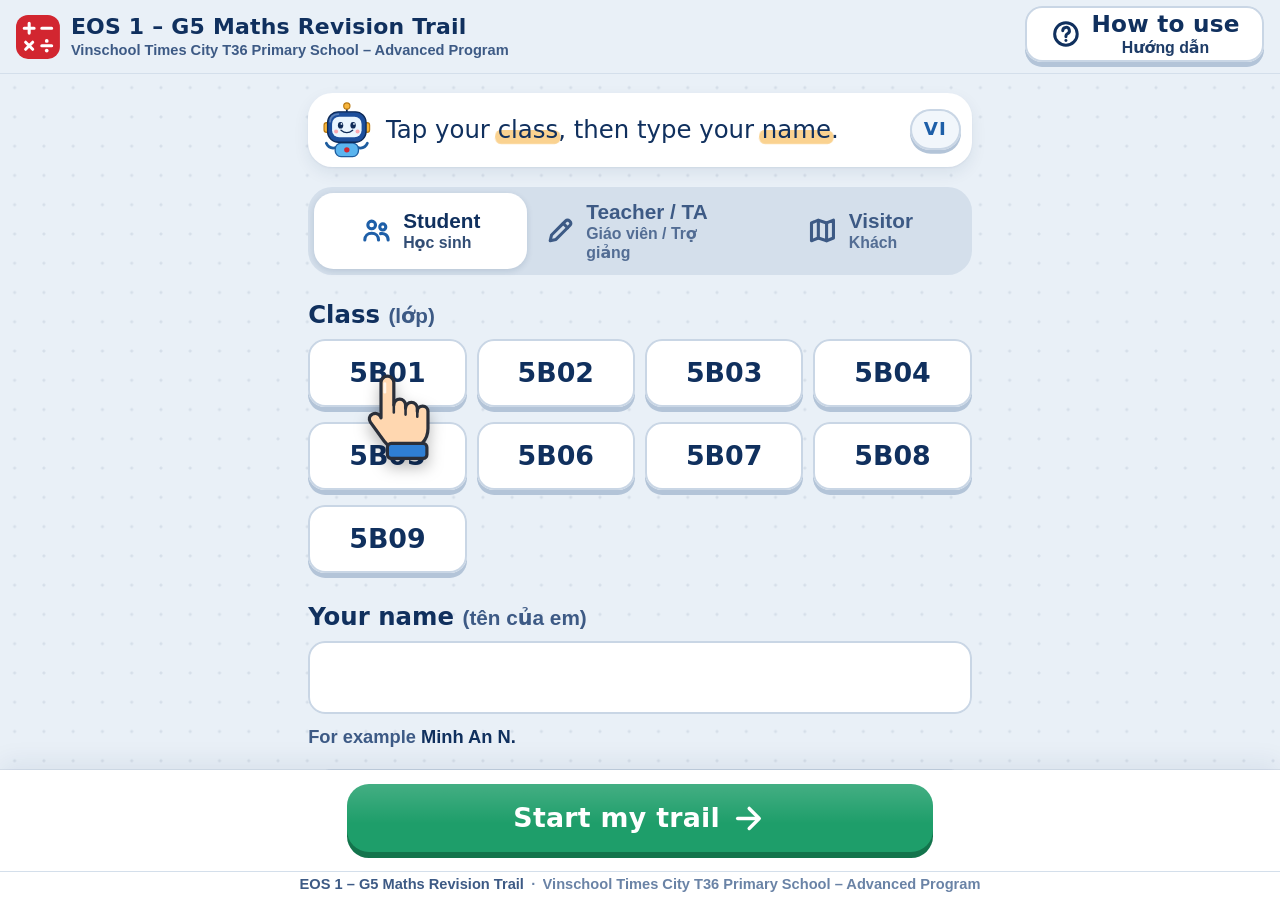
==== release/g5-maths-trail.html @ 4fdc52eb "Add the Summit final test and the Grade 3 engine updates (progress code, guide, teacher and visitor " ====
<!doctype html>
<html lang="en">
<head>
<meta charset="utf-8">
<meta name="viewport" content="width=device-width, initial-scale=1, viewport-fit=cover">
<title>Grade 5 Maths Revision Trail</title>
<style>

/* 00-tokens.css - design tokens, base rules and type.

   Layout concept: three kinds of screen (trail map, stop hub, activity stage). Each one is a fixed
   top band, a flexible middle and ONE primary action in a sticky bottom bar. Only things you can
   press get the chunky bottom edge; content sits on flat, quiet plates; drawings sit on a plate
   that stays light in both themes.

   Theme contract: every colour is a token, defined first on bare :root (light), redefined under
   the guarded dark media query and again under :root[data-theme="dark"]. Components never use a
   literal colour. World tokens are switched by data-world on #app (end of this file). */

:root {
  /* ---- brand ---- */
  --navy: #10305E;
  --red: #D22630;              /* hearts and the brand mark, never errors */
  --red-edge: #A31A22;
  --gold: #F5A623;             /* stars, rewards, the highlight marker */
  --gold-edge: #C17B08;
  --gold-soft: #FFF1CF;
  --gold-text: #7B4E00;
  --marker: rgba(245, 166, 35, .5);

  /* ---- page, surfaces, text ---- */
  --bg: #E9F0F7;               /* light blue-grey page */
  --bg-deep: #DBE6F1;
  --surface: #FFFFFF;
  --surface-2: #F1F6FB;
  --line: #D4DFEB;
  --line-strong: #B8C8DB;
  --ink: #10305E;
  --ink-2: #3D5A85;
  --ink-3: #6A83A6;
  --bar: #FFFFFF;              /* the bottom action bar */
  --map-dot: rgba(16, 48, 94, .09);

  /* ---- go: THE primary action and right answers ---- */
  --go: #1E9E6A;
  --go-edge: #13744C;
  --go-ink: #FFFFFF;
  --go-soft: #DDF4E8;
  --go-line: #7CCFA8;
  --go-text: #0D6943;

  /* ---- soft coral: wrong answers (never a red screen) ---- */
  --no: #EE7D6C;
  --ring-wrong: #D93A3A;       /* a wrong ring or tick in the test review (clearer than the soft coral) */
  --no-edge: #C8594A;
  --no-soft: #FFE8E2;
  --no-line: #F3A99D;
  --no-text: #A03A2B;

  /* ---- controls: secondary buttons, choices, icon buttons ---- */
  --ctl: #FFFFFF;
  --ctl-ink: #10305E;
  --ctl-line: #C9D6E5;
  --ctl-edge: #B3C4D8;
  --disabled: #DCE5EF;
  --disabled-ink: #7B90AB;
  --disabled-edge: #C6D2E0;
  --pick: #2F7FD4;             /* a chosen answer, before it is checked */
  --pick-soft: #E4F0FC;
  --focus: #2F7FD4;

  /* ---- meters ---- */
  --star-off: #DDE6F0;
  --star-off-line: #AEBFD3;

  /* ---- the art plate: light in BOTH themes, so the drawings never change colour ---- */
  --plate: #F7FBFF;
  --plate-line: #DCE8F3;
  --plate-ink: #10305E;
  --plate-ink-2: #3D5A85;

  /* ---- Zip the robot ---- */
  --zip-head: #1D4F9C;
  --zip-line: #0E2B58;
  --zip-face: #EAF6FF;
  --zip-body: #5AB4EE;
  --zip-body-line: #1E5D9F;
  --zip-glow: #F7B53C;
  --zip-glow-line: #B8770E;
  --zip-cheek: #FF9AA2;
  --zip-halo: #FFFFFF;         /* the sticker rim that keeps Zip readable on any background */

  /* ---- fixed tints: they sit on colours that do not change with the theme (the green button,
     the dark band, a picture), so they are the same by day and by night ---- */
  --shine: rgba(255, 255, 255, .17);          /* the light on top of the primary button */
  --shine-end: rgba(255, 255, 255, 0);
  --band-dot: rgba(255, 255, 255, .3);        /* a progress dot that is still to come, on the band */
  --float-edge: rgba(8, 24, 48, .38);         /* the edge of a control that floats on a picture */
  --float-ring: rgba(255, 255, 255, .35);

  /* ---- overlays ---- */
  --scrim: rgba(12, 30, 58, .56);
  --toast: #10305E;
  --toast-ink: #FFFFFF;
  --shadow-1: 0 1px 2px rgba(16, 48, 94, .06), 0 6px 16px rgba(16, 48, 94, .08);
  --shadow-2: 0 14px 40px rgba(16, 48, 94, .2);
  --shadow-bar: 0 -1px 0 rgba(16, 48, 94, .08), 0 -8px 24px rgba(16, 48, 94, .07);

  /* ---- band and accent: the defaults outside a world (home, dev-kit) ---- */
  --band: #10305E;             /* the top bar of the stage */
  --band-2: #1A4380;
  --band-ink: #FFFFFF;
  --band-ink-2: #BFD0E8;
  --band-ctl: rgba(255, 255, 255, .14);
  --band-ctl-edge: rgba(4, 16, 38, .45);
  --accent: #2F7FD4;
  --accent-text: #1E5FA8;
  --accent-ink: #FFFFFF;        /* text on an accent fill */
  --accent-soft: #E4F0FC;
  --glow: rgba(47, 127, 212, .3);

  /* ---- the nine world hues (trail map nodes, locked hubs; worlds 2 to 9 are set again, the same,
     in 46-worlds.css, which wins) ---- */
  --world-1: #E0548A;  --world-1-deep: #AE3465;   /* Decimal Lab */
  --world-5: #E0902F;  --world-5-deep: #AC661A;   /* Fraction Bakery */
  --world-4: #43A852;  --world-4-deep: #2D7C3A;   /* Factor Forest */
  --world-6: #7C5FD8;  --world-6-deep: #5940A8;   /* Percent Market */
  --world-2: #17A2B0;  --world-2-deep: #0E7682;   /* Rounding Reef */
  --world-3: #2F7FD4;  --world-3-deep: #1F5CA0;   /* Sequence Station */
  --world-7: #8DB32E;  --world-7-deep: #66861A;   /* Shape Studio */
  --world-9: #5B8CA8;  --world-9-deep: #3C6880;   /* Data Stadium */
  --world-8: #C050A8;  --world-8-deep: #92367E;   /* Circle Circus */
  --world-10: #3B4FA8; --world-10-deep: #24316E;  /* the Summit */
  --hue-tint: .2;              /* how strong a world's ground colour is on the map */

  /* ---- world 1, the Number Factory: petal pink on deep berry, soft pink paper ---- */
  --w1-bg: #F4E7EC;
  --w1-bg-deep: #E9D3DB;
  --w1-surface: #FFFFFF;
  --w1-surface-2: #F7EDF1;
  --w1-line: #E2CAD3;
  --w1-line-strong: #CCA8B6;
  --w1-bar: #FFFFFF;
  --w1-ctl: #FFFFFF;
  --w1-ctl-line: #DCC1CC;
  --w1-ctl-edge: #CBA9B6;
  --w1-band: #4A1227;
  --w1-band-2: #6B1939;
  --w1-band-ink: #FBF4F6;
  --w1-band-ink-2: #D9ABBD;
  --w1-accent: #E0548A;
  --w1-accent-text: #6D1335;
  --w1-accent-ink: #230611;
  --w1-accent-soft: #F2D9E3;
  --w1-glow: rgba(224, 84, 138, 0.34);
  --w1-map-dot: rgba(74, 18, 39, 0.1);

  /* ---- shape ---- */
  --r-sm: .625rem;
  --r-md: .875rem;
  --r-lg: 1.25rem;
  --r-xl: 1.5rem;
  --r-pill: 999px;
  --edge-sm: .1875rem;         /* the chunky bottom edge of pressable things */
  --edge: .25rem;
  --edge-lg: .3125rem;
  --tap: 3rem;                 /* the smallest touch target (48px on a phone) */
  --topbar-h: 3.25rem;

  /* ---- type ---- */
  --font-display: 'Fredoka', 'Baloo 2', 'Nunito', 'Trebuchet MS', 'Segoe UI', system-ui, sans-serif;
  --font-body: 'Nunito', 'Segoe UI', 'Helvetica Neue', Arial, system-ui, sans-serif;
  --fs-small: .9375rem;        /* 15px on a phone: nothing a child must read is smaller */
  --fs-body: 1.0625rem;        /* 17px */
  --fs-lead: 1.25rem;          /* 20px: the instruction line, buttons */
  --fs-h3: 1.375rem;
  --fs-h2: 1.625rem;
  --fs-h1: 1.9375rem;
  --fs-word: 2.5rem;           /* the big word on a card */

  /* ---- motion (Phase 5, "lively but focused": every new motion uses these; rules in docs/02) ---- */
  --dur-quick: 150ms;          /* a press, a count that ticks, a small fade */
  --dur-base: 250ms;           /* a screen or a card that arrives, a hint that slides down */
  --dur-slow: 400ms;           /* blocks that slide and snap, a bar or a ring that fills */
  --dur-max: 700ms;            /* the longest single movement (a celebration); never blocks a tap longer */
  --stagger: 60ms;             /* one thing after another (stars, marks, segments) */
  --ease-out: cubic-bezier(.2, .8, .2, 1);       /* arrive and settle */
  --ease-in: cubic-bezier(.4, 0, 1, 1);          /* leave */
  --ease-in-out: cubic-bezier(.45, 0, .25, 1);   /* move from one place to another */
  --ease-pop: cubic-bezier(.3, 1.5, .5, 1);      /* a celebration: a little past, then back */
  --ease-snap: cubic-bezier(.3, 1.12, .4, 1);    /* a block that lands: a tiny settle */
  --t-press: 90ms;
  --t-screen: var(--dur-base);

  --is-dark: 0;                /* read by T.ui.isDark() */
}

/* ---- the dark theme: the same tokens, night values (written twice, as the viewer requires) ----
   At night a darker edge would vanish into the page, so the edge of a control is as light as its
   outline: the button still reads as something that stands up and can be pressed. */
@media (prefers-color-scheme: dark) {
  :root:not([data-theme="light"]) {
    color-scheme: dark;
    --red: #E5404A;  --red-edge: #8E1620;
    --gold: #F7B23B;  --gold-edge: #A66A06;  --gold-soft: #3B2E12;  --gold-text: #FFD68A;
    --marker: rgba(245, 166, 35, .42);
    --bg: #0C1A2E;  --bg-deep: #081425;  --surface: #15283F;  --surface-2: #1C3350;
    --line: #274061;  --line-strong: #3A5880;
    --ink: #EAF2FB;  --ink-2: #B1C4DC;  --ink-3: #8198B6;
    --bar: #11233A;  --map-dot: rgba(190, 215, 245, .1);
    --go: #21A870;  --go-edge: #0F5F3D;  --go-ink: #FFFFFF;  --go-soft: #12392B;  --go-line: #2C8A62;  --go-text: #86E3B8;
    --no: #E8806F;  --no-edge: #8E3B30;  --no-soft: #3E211E;  --no-line: #9B4E43;  --no-text: #FFB9AC;
    --ring-wrong: #FF7B7B;
    --ctl: #213B5C;  --ctl-ink: #EEF5FD;  --ctl-line: #35547C;  --ctl-edge: #35547C;
    --disabled: #1A2F4A;  --disabled-ink: #6F87A6;  --disabled-edge: #0C1A2D;
    --pick: #6FB1FF;  --pick-soft: #16365A;  --focus: #7DB9FF;
    --star-off: #223A59;  --star-off-line: #456389;
    --zip-halo: #DCEBFA;
    --scrim: rgba(2, 8, 18, .7);  --toast: #EAF2FB;  --toast-ink: #10305E;
    --shadow-1: 0 1px 2px rgba(0, 0, 0, .3), 0 6px 18px rgba(0, 0, 0, .28);
    --shadow-2: 0 16px 48px rgba(0, 0, 0, .55);
    --shadow-bar: 0 -1px 0 rgba(160, 200, 255, .09), 0 -8px 24px rgba(0, 0, 0, .3);
    --band: #071325;  --band-2: #12284A;  --band-ink: #FFFFFF;  --band-ink-2: #A9BEDB;
    --band-ctl: rgba(255, 255, 255, .1);  --band-ctl-edge: rgba(255, 255, 255, .17);
    --accent: #6FB1FF;  --accent-text: #9CCBFF;  --accent-ink: #06203A;  --accent-soft: #16365A;  --glow: rgba(111, 177, 255, .35);
    --world-1: #F386B0;  --world-1-deep: #671E3A;
    --world-5: #E3AA64;  --world-5-deep: #67461E;
    --world-4: #3AD050;  --world-4-deep: #265E2F;
    --world-6: #A187F2;  --world-6-deep: #322263;
    --world-2: #2CC8D8;  --world-2-deep: #1E6067;
    --world-3: #6EADF1;  --world-3-deep: #1F4165;
    --world-7: #9ECA31;  --world-7-deep: #506223;
    --world-9: #87BAD8;  --world-9-deep: #264A5E;
    --world-8: #E785D2;  --world-8-deep: #5E2652;
    --world-10: #8FA2F0; --world-10-deep: #2B3878;
    --hue-tint: .26;
    /* the Flower Lab at night: deep berry, glowing petals */
    --w1-bg: #290A16;  --w1-bg-deep: #1D070F;  --w1-surface: #3A1222;  --w1-surface-2: #4D192D;
    --w1-line: #582237;  --w1-line-strong: #7D3651;  --w1-bar: #330D1C;  --w1-ctl: #541C32;
    --w1-ctl-line: #73304A;  --w1-ctl-edge: #73304A;  --w1-band: #19060D;  --w1-band-2: #390E1F;
    --w1-band-ink: #FBF4F6;  --w1-band-ink-2: #CB95AA;  --w1-accent: #F386B0;  --w1-accent-text: #F698BC;
    --w1-accent-ink: #270713;  --w1-accent-soft: #451226;  --w1-glow: rgba(243, 134, 176, 0.42);  --w1-map-dot: rgba(243, 134, 176, 0.1);
    --is-dark: 1;
  }
}

:root[data-theme="dark"] {
  color-scheme: dark;
  --red: #E5404A;  --red-edge: #8E1620;
  --gold: #F7B23B;  --gold-edge: #A66A06;  --gold-soft: #3B2E12;  --gold-text: #FFD68A;
  --marker: rgba(245, 166, 35, .42);
  --bg: #0C1A2E;  --bg-deep: #081425;  --surface: #15283F;  --surface-2: #1C3350;
  --line: #274061;  --line-strong: #3A5880;
  --ink: #EAF2FB;  --ink-2: #B1C4DC;  --ink-3: #8198B6;
  --bar: #11233A;  --map-dot: rgba(190, 215, 245, .1);
  --go: #21A870;  --go-edge: #0F5F3D;  --go-ink: #FFFFFF;  --go-soft: #12392B;  --go-line: #2C8A62;  --go-text: #86E3B8;
  --no: #E8806F;  --no-edge: #8E3B30;  --no-soft: #3E211E;  --no-line: #9B4E43;  --no-text: #FFB9AC;
  --ring-wrong: #FF7B7B;
  --ctl: #213B5C;  --ctl-ink: #EEF5FD;  --ctl-line: #35547C;  --ctl-edge: #35547C;
  --disabled: #1A2F4A;  --disabled-ink: #6F87A6;  --disabled-edge: #0C1A2D;
  --pick: #6FB1FF;  --pick-soft: #16365A;  --focus: #7DB9FF;
  --star-off: #223A59;  --star-off-line: #456389;
  --zip-halo: #DCEBFA;
  --scrim: rgba(2, 8, 18, .7);  --toast: #EAF2FB;  --toast-ink: #10305E;
  --shadow-1: 0 1px 2px rgba(0, 0, 0, .3), 0 6px 18px rgba(0, 0, 0, .28);
  --shadow-2: 0 16px 48px rgba(0, 0, 0, .55);
  --shadow-bar: 0 -1px 0 rgba(160, 200, 255, .09), 0 -8px 24px rgba(0, 0, 0, .3);
  --band: #071325;  --band-2: #12284A;  --band-ink: #FFFFFF;  --band-ink-2: #A9BEDB;
  --band-ctl: rgba(255, 255, 255, .1);  --band-ctl-edge: rgba(255, 255, 255, .17);
  --accent: #6FB1FF;  --accent-text: #9CCBFF;  --accent-ink: #06203A;  --accent-soft: #16365A;  --glow: rgba(111, 177, 255, .35);
  --world-1: #F386B0;  --world-1-deep: #671E3A;
  --world-5: #E3AA64;  --world-5-deep: #67461E;
  --world-4: #3AD050;  --world-4-deep: #265E2F;
  --world-6: #A187F2;  --world-6-deep: #322263;
  --world-2: #2CC8D8;  --world-2-deep: #1E6067;
  --world-3: #6EADF1;  --world-3-deep: #1F4165;
  --world-7: #9ECA31;  --world-7-deep: #506223;
  --world-9: #87BAD8;  --world-9-deep: #264A5E;
  --world-8: #E785D2;  --world-8-deep: #5E2652;
  --world-10: #8FA2F0; --world-10-deep: #2B3878;
  --hue-tint: .26;
  --w1-bg: #290A16;  --w1-bg-deep: #1D070F;  --w1-surface: #3A1222;  --w1-surface-2: #4D192D;
  --w1-line: #582237;  --w1-line-strong: #7D3651;  --w1-bar: #330D1C;  --w1-ctl: #541C32;
  --w1-ctl-line: #73304A;  --w1-ctl-edge: #73304A;  --w1-band: #19060D;  --w1-band-2: #390E1F;
  --w1-band-ink: #FBF4F6;  --w1-band-ink-2: #CB95AA;  --w1-accent: #F386B0;  --w1-accent-text: #F698BC;
  --w1-accent-ink: #270713;  --w1-accent-soft: #451226;  --w1-glow: rgba(243, 134, 176, 0.42);  --w1-map-dot: rgba(243, 134, 176, 0.1);
  --is-dark: 1;
}

/* ---- worlds: data-world on #app swaps a small set of tokens (no literal colours here) ---- */
#app[data-world="1"] {
  --bg: var(--w1-bg);
  --bg-deep: var(--w1-bg-deep);
  --surface: var(--w1-surface);
  --surface-2: var(--w1-surface-2);
  --line: var(--w1-line);
  --line-strong: var(--w1-line-strong);
  --bar: var(--w1-bar);
  --ctl: var(--w1-ctl);
  --ctl-line: var(--w1-ctl-line);
  --ctl-edge: var(--w1-ctl-edge);
  --band: var(--w1-band);
  --band-2: var(--w1-band-2);
  --band-ink: var(--w1-band-ink);
  --band-ink-2: var(--w1-band-ink-2);
  --accent: var(--w1-accent);
  --accent-text: var(--w1-accent-text);
  --accent-ink: var(--w1-accent-ink);
  --accent-soft: var(--w1-accent-soft);
  --glow: var(--w1-glow);
  --map-dot: var(--w1-map-dot);
}

/* a world's own hue for one element: data-hue="3" (map nodes, locked hubs) */
[data-hue="1"] { --hue: var(--world-1); --hue-deep: var(--world-1-deep); }
[data-hue="2"] { --hue: var(--world-2); --hue-deep: var(--world-2-deep); }
[data-hue="3"] { --hue: var(--world-3); --hue-deep: var(--world-3-deep); }
[data-hue="4"] { --hue: var(--world-4); --hue-deep: var(--world-4-deep); }
[data-hue="5"] { --hue: var(--world-5); --hue-deep: var(--world-5-deep); }
[data-hue="6"] { --hue: var(--world-6); --hue-deep: var(--world-6-deep); }
[data-hue="7"] { --hue: var(--world-7); --hue-deep: var(--world-7-deep); }
[data-hue="8"] { --hue: var(--world-8); --hue-deep: var(--world-8-deep); }
[data-hue="9"] { --hue: var(--world-9); --hue-deep: var(--world-9-deep); }
[data-hue="10"] { --hue: var(--world-10); --hue-deep: var(--world-10-deep); }

/* ---- base ---- */
html {
  box-sizing: border-box;       /* the viewer pads :root with the safe-area insets: keep them inside */
  height: 100%;
  overflow: hidden;             /* the page itself never scrolls: screens scroll inside */
  /* fluid root size: 16px on a phone, about 22px on a 1920px board; everything else is in rem */
  font-size: clamp(100%, min(calc(90% + .4vw), 2.4vh), 137.5%);
  -webkit-text-size-adjust: 100%;
  text-size-adjust: 100%;
  background: var(--bg);
}

*, *::before, *::after { box-sizing: border-box; }

body {
  height: 100%;
  margin: 0;
  background: var(--bg);
  color: var(--ink);
  font: 600 var(--fs-body)/1.45 var(--font-body);
  -webkit-font-smoothing: antialiased;
  -webkit-tap-highlight-color: transparent;
}

/* the viewer's page has this rule too; it is repeated so that `hidden` always wins over a display value */
[hidden] { display: none !important; }

h1, h2, h3, h4, p, ul, ol, figure { margin: 0; }
ul, ol { padding: 0; list-style: none; }

h1, h2, h3, h4 {
  font-family: var(--font-display);
  font-weight: 600;
  line-height: 1.15;
  color: var(--ink);
  text-wrap: balance;
}
h1 { font-size: var(--fs-h1); }
h2 { font-size: var(--fs-h2); }
h3 { font-size: var(--fs-h3); }

button, input, select, textarea { font: inherit; color: inherit; }
button { margin: 0; }
svg { flex: none; }

/* Vietnamese always reads in Nunito: Fredoka has no Vietnamese letters */
[lang="vi"] { font-family: var(--font-body); }

/* a visible focus ring for keyboards; no ring after a tap or a click */
:focus { outline: .1875rem solid var(--focus); outline-offset: .1875rem; }
:focus:not(:focus-visible) { outline: none; }

.sr-only {
  position: absolute; width: 1px; height: 1px; margin: -1px; padding: 0; overflow: hidden;
  clip: rect(0 0 0 0); white-space: nowrap; border: 0;
}

/* ---- reduced motion: no loops, instant state changes ---- */
@media (prefers-reduced-motion: reduce) {
  *, *::before, *::after {
    animation-duration: .001ms !important;
    animation-delay: 0s !important;
    animation-iteration-count: 1 !important;
    transition-duration: .001ms !important;
    transition-delay: 0s !important;
    scroll-behavior: auto !important;
  }
}


/* 10-shell.css - the app shell: #app, the screen, the stage with its top bar and the bottom action bar.

   Heights: html and the page body are 100% tall (never a viewport unit). #app is a flex column
   and each screen fills it. Screens scroll INSIDE (the home map); the page never scrolls.
   Safe areas: the viewer pads :root top and bottom. #app reaches over that padding and pads
   itself by the same amount, so the colour of the world runs to the edges of the screen while
   the content stays between the insets. A band that touches the top or bottom edge (top bar,
   action bar) reaches into that padding with a negative margin and adds the inset to its own
   padding. Side gutters are written out in full on every band:
   max(16px, env(safe-area-inset-left, 0px)) and the same on the right. */

#app {
  position: relative;
  display: flex;
  flex-direction: column;
  box-sizing: border-box;
  height: calc(100% + env(safe-area-inset-top, 0px) + env(safe-area-inset-bottom, 0px));
  margin-top: calc(-1 * env(safe-area-inset-top, 0px));
  padding-top: env(safe-area-inset-top, 0px);
  padding-bottom: env(safe-area-inset-bottom, 0px);
  min-width: 0;
  background: var(--bg);
  color: var(--ink);
}

.screen {
  position: relative;
  display: flex;
  flex-direction: column;
  flex: 1 1 auto;
  min-height: 0;
  min-width: 0;
}

/* every change of screen: a short fade, and the middle of the screen rises a little */
.screen.is-entering > * { animation: screen-in var(--t-screen) var(--ease-out) both; }
.screen.is-entering .rise { animation: rise-in 320ms var(--ease-out) both; }
@keyframes screen-in { from { opacity: 0; } to { opacity: 1; } }
@keyframes rise-in { from { opacity: 0; transform: translateY(.75rem); } to { opacity: 1; transform: none; } }

/* children that arrive one after another: set --i on each (T.ui.stagger does it) */
.stagger > * { animation: rise-in 300ms var(--ease-out) both; animation-delay: calc(var(--i, 0) * 50ms); }

/* the particle canvas of T.fx (the same values as its inline styles, so it never takes room) */
.fx-canvas { position: fixed; left: 0; top: 0; width: 100%; height: 100%; pointer-events: none; z-index: 9990; }

/* the router's own message when a screen cannot be drawn */
.screen-fallback {
  display: flex;
  flex-direction: column;
  align-items: center;
  justify-content: center;
  gap: 1.25rem;
  flex: 1;
  font: 600 var(--fs-lead)/1.3 var(--font-display);
  color: var(--ink);
}

/* ---------- the bottom action bar: the ONE main button lives here, on every screen ---------- */

.actionbar {
  position: relative;
  z-index: 5;
  flex: none;
  margin-bottom: calc(-1 * env(safe-area-inset-bottom, 0px));
  padding-top: .75rem;
  padding-bottom: calc(.625rem + env(safe-area-inset-bottom, 0px));
  padding-left: max(16px, env(safe-area-inset-left, 0px));
  padding-right: max(16px, env(safe-area-inset-right, 0px));
  background: var(--bar);
  box-shadow: var(--shadow-bar);
}
.actionbar__inner {
  display: flex;
  align-items: flex-start;
  justify-content: center;
  gap: .5rem;
  width: 100%;
  max-width: 30rem;
  margin: 0 auto;
}
.actionbar .actionbar__primary { flex: 1 1 auto; min-width: min(12.5rem, 58%); }   /* a quiet button beside it never squeezes it onto three lines (360 px) */
.actionbar .actionbar__secondary { flex: 0 1 auto; min-width: 0; }
.actionbar.is-entering .actionbar__inner { animation: rise-in 260ms var(--ease-out) both; }

/* ---------- the activity stage: top bar, instruction strip, body, action bar ---------- */

.stage {
  --stage-max: 74rem;           /* how wide the strip and the body may grow (set it on ctx.root to change it) */
  display: flex;
  flex-direction: column;
  flex: 1 1 auto;
  min-height: 0;
  min-width: 0;
  background: var(--bg);
  /* the world shows only as a quiet glow under the top bar */
  background-image: radial-gradient(120% 16rem at 50% 0%, var(--accent-soft), var(--bg) 72%);
}

.topbar {
  position: relative;
  z-index: 5;
  flex: none;
  display: flex;
  align-items: center;
  gap: .5rem;
  min-height: calc(var(--topbar-h) + env(safe-area-inset-top, 0px));
  margin-top: calc(-1 * env(safe-area-inset-top, 0px));
  padding-top: env(safe-area-inset-top, 0px);
  padding-bottom: .0625rem;
  padding-left: max(16px, env(safe-area-inset-left, 0px));
  padding-right: max(16px, env(safe-area-inset-right, 0px));
  background: var(--band);
  background-image: linear-gradient(100deg, var(--band) 30%, var(--band-2));
  color: var(--band-ink);
}
.topbar__back { margin-left: -.375rem; }
.topbar__title {
  flex: 1 1 auto;
  min-width: 0;
  overflow: hidden;
  white-space: nowrap;
  text-overflow: ellipsis;
  font: 600 1.25rem/1.2 var(--font-display);
  color: var(--band-ink);
}
@media (max-width: 23rem) { .topbar__title { font-size: 1.125rem; } }   /* 360 px phones: an 18-letter title fits (R3A-05) */
.topbar__progress {
  flex: none;
  display: flex;
  align-items: center;
  min-height: 1.5rem;
  color: var(--band-ink);
}
.topbar__sound { margin-right: -.375rem; }
/* where the child is inside the step: "3 of 5" next to the dots, and a thin bar along the foot of the top bar */
.topbar__count { margin-left: .5rem; font: 700 1.0625rem/1 var(--font-display); font-variant-numeric: tabular-nums; white-space: nowrap; }
.topbar__progress > .topbar__count:first-child { margin-left: 0; }
.stage__meter { position: absolute; left: 0; right: 0; bottom: 0; height: .3125rem; background: var(--band-dot); overflow: hidden; }
.stage__meter-fill { display: block; width: 100%; height: 100%; background: var(--gold); transform-origin: left center; transform: scaleX(var(--f, 0)); transition: transform 320ms var(--ease-out); }
@media (prefers-reduced-motion: reduce) { .stage__meter-fill { transition: none; } }
@media (min-width: 1600px) and (min-height: 900px) { .topbar__count { font-size: 1.25rem; } .stage__meter { height: .4375rem; } }

/* the middle: strip on top, then the body that the step engine fills */
.stage__main {
  display: flex;
  flex-direction: column;
  flex: 1 1 auto;
  min-height: 0;
  min-width: 0;
}
.stage__strip {
  flex: none;
  width: 100%;
  max-width: var(--stage-max);
  margin: 0 auto;
  padding-top: .625rem;
  padding-left: max(16px, env(safe-area-inset-left, 0px));
  padding-right: max(16px, env(safe-area-inset-right, 0px));
}
/* See it on a phone: Zip's line keeps the height of three lines (and its padding), so the flower below
   does not jump under the child's finger when the next line is longer or shorter (R3A-08) */
@media (max-width: 40rem) {
  #app[data-route="stop-:n-see"] .stage__strip .instruct__text {
    min-height: calc(3 * 1.25 * var(--fs-lead) + .375rem);
    display: flex; flex-direction: column; justify-content: center;
  }
}
.stage__body {
  display: flex;
  flex-direction: column;
  flex: 1 1 auto;
  min-height: 0;
  min-width: 0;
  width: 100%;
  max-width: var(--stage-max);
  margin: 0 auto;
  padding-top: .75rem;
  padding-bottom: .875rem;
  padding-left: max(16px, env(safe-area-inset-left, 0px));
  padding-right: max(16px, env(safe-area-inset-right, 0px));
  overflow-x: hidden;
  overflow-y: auto;             /* a fallback only: an activity should fit one screen */
  -webkit-overflow-scrolling: touch;
  overscroll-behavior: contain;
}

/* ---------- layout recipes for step engines (see brief/api-ui.md) ---------- */

/* picture on top, the thing to do underneath */
.stage-stack { display: flex; flex-direction: column; gap: .75rem; flex: 1 1 auto; min-height: 0; min-width: 0; }
/* the picture area: takes the height that is left */
.stage-pic { position: relative; display: flex; flex-direction: column; flex: 1 1 0; min-height: 7.5rem; min-width: 0; }
.stage-pic > .art-plate { flex: 1 1 0; min-height: 0; }
/* the things to tap: never squeezed, close to the thumb */
.stage-do { display: flex; flex-direction: column; gap: .625rem; flex: none; min-width: 0; }

/* answer buttons: one column on a phone; --2 puts them two by two */
.choices { display: grid; grid-template-columns: minmax(0, 1fr); gap: .625rem; }
.choices--2 { grid-template-columns: repeat(2, minmax(0, 1fr)); }
.choices--3 { grid-template-columns: repeat(3, minmax(0, 1fr)); }

/* tablet upright: the phone layout, centred, not stretched */
@media (min-width: 600px) {
  .stage { --stage-max: 42rem; }
}

/* wide screens (a phone or a tablet on its side, a laptop, the board): picture left, things to tap right */
@media (min-width: 640px) and (min-aspect-ratio: 5/4) {
  .stage { --stage-max: 74rem; }
  .stage-stack--split { flex-direction: row; align-items: stretch; gap: 2rem; }
  .stage-stack--split > .stage-pic { flex: 58 1 0; }
  .stage-stack--split > .stage-do { flex: 42 1 0; justify-content: center; }
  .stage__body { padding-top: 1rem; padding-bottom: 1.25rem; }
}

/* ---------- the result view of a step (ctx.finish, ctx.result) ---------- */

.stage__result {
  display: flex;
  flex-direction: column;
  align-items: center;
  justify-content: flex-start;          /* centred by the two spacers below: a tall card scrolls from its top (Phase 6) */
  flex: 1 1 auto;
  min-height: 0;
  padding-top: 1rem;
  padding-bottom: 1rem;
  padding-left: max(16px, env(safe-area-inset-left, 0px));
  padding-right: max(16px, env(safe-area-inset-right, 0px));
  overflow-y: auto;
}

/* a card taller than the screen must never lose its top (justify-content: center would push it out of reach) */
.stage__result::before, .stage__result::after { content: ""; flex: 1 0 0; }

/* ---------- "This step is coming soon" (16-stage.js showBeingBuilt; the game card too) ---------- */

.stage-soon {
  display: flex;
  flex-direction: column;
  align-items: center;
  justify-content: center;
  gap: .625rem;
  flex: 1 1 auto;
  min-height: 0;
  text-align: center;
}
.stage-soon__pic {
  position: relative;
  width: min(11rem, 42%);
  margin-bottom: .75rem;
}
.stage-soon__pic .art-plate { box-shadow: 0 0 0 .375rem var(--surface), 0 0 0 .5rem var(--accent-soft), var(--shadow-1); }
.stage-soon__zip { position: absolute; right: -1.75rem; bottom: -1rem; width: 4rem; }
.stage-soon__title { font-size: var(--fs-h2); }
.stage-soon__text { max-width: 22rem; color: var(--ink-2); font-size: var(--fs-body); }

/* short phones: tighter bars */
@media (max-height: 700px) {
  .actionbar { padding-top: .5rem; padding-bottom: calc(.375rem + env(safe-area-inset-bottom, 0px)); }
  .stage__strip { padding-top: .5rem; }
  .stage__body { padding-top: .5rem; padding-bottom: .625rem; }
}


/* 17-guide.css - the "show me where to tap" hand (17-guide.js). It never takes a tap. */
.guide-layer { position: fixed; inset: 0; z-index: 8000; pointer-events: none; overflow: hidden; }
.guide-hand {
  position: fixed; left: 0; top: 0; width: 3.5rem; pointer-events: none; color: var(--accent);
  transform-origin: 32.8% 3.7%;                          /* the fingertip (21, 3 of 64 x 82) */
  filter: drop-shadow(0 .375rem .375rem rgba(0, 0, 0, .28));
  animation: guide-in 260ms var(--ease-pop) both;
}
.guide-hand.is-flip { transform: rotate(180deg); }
.guide-hand__in { display: block; animation: guide-tap 1.1s ease-in-out 260ms infinite; }
.guide-hand__svg { display: block; width: 100%; height: auto; overflow: visible; }
@media (min-width: 1600px) and (min-height: 900px) { .guide-hand { width: 4.5rem; } }

/* the ring around the target: a soft pulse, or (reduced motion) a still gold ring */
.guide-ring {
  position: fixed; left: 0; top: 0; width: 0; height: 0; pointer-events: none;
  border: .25rem solid var(--gold); border-radius: 1.125rem;
  box-shadow: 0 0 0 .25rem rgba(255, 255, 255, .55);
  opacity: 0; animation: guide-ring 1.1s ease-out 260ms infinite;
}
.guide-ring.is-still { opacity: 1; animation: none; }
.guide-hand.is-still, .guide-hand.is-still .guide-hand__in { animation: none; }

@keyframes guide-in { from { opacity: 0; } to { opacity: 1; } }
@keyframes guide-tap {
  0%, 100% { transform: translateY(.75rem); }
  45% { transform: translateY(0) scale(.94); }
  60% { transform: translateY(0) scale(.94); }
}
@keyframes guide-ring {
  0%, 40% { opacity: 0; transform: scale(.96); }
  55% { opacity: .9; transform: scale(1); }
  100% { opacity: 0; transform: scale(1.06); }
}
@media (prefers-reduced-motion: reduce) {
  .guide-hand, .guide-hand__in, .guide-ring { animation: none; }
  .guide-ring { opacity: 1; }
}


/* 18-rewards.css - Phase 6: the rewards' moments (18-rewards.js). Transform and opacity only, the motion tokens,
   each plays once; nothing takes a tap; reduced motion and tier 1 get the final state at once (00-tokens.css). */

/* ---------- the small streak badge Zip holds up ("3 in a row!" is Zip's line) ---------- */
.rw-pop {
  position: fixed;
  z-index: 9045;
  pointer-events: none;
  transform-origin: 50% 100%;
  animation: rw-pop-in var(--dur-slow) var(--ease-pop) both;
}
.rw-pop__n {
  display: grid;
  place-items: center;
  width: 100%;
  height: 100%;
  border-radius: 50%;
  background: var(--gold);
  box-shadow: 0 0 0 .1875rem var(--surface), 0 .1875rem 0 .1875rem var(--gold-edge);
  color: #3A2600;
  font: 700 1.25rem/1 var(--font-display);
  font-variant-numeric: tabular-nums;
}
@keyframes rw-pop-in {
  0%   { opacity: 0; transform: translateY(.75rem) scale(.2) rotate(-24deg); }
  60%  { opacity: 1; transform: translateY(-.25rem) scale(1.15) rotate(6deg); }
  100% { opacity: 1; transform: none; }
}

/* ---------- the big moment: a badge (or the end of the trail) over the stage, never over the action bar ---------- */
.rw-moment {
  position: fixed;
  top: 0; left: 0; right: 0; bottom: 0;
  z-index: 9040;
  display: flex;
  flex-direction: column;
  align-items: center;
  justify-content: center;
  gap: .375rem;
  padding: 1rem max(16px, env(safe-area-inset-right, 0px)) 1rem max(16px, env(safe-area-inset-left, 0px));
  color: var(--band-ink);
  text-align: center;
  overflow: hidden;
  pointer-events: none;
}
.rw-moment__shade {
  position: absolute;
  top: 0; left: 0; right: 0; bottom: 0;
  z-index: -1;
  background: var(--band);
  background-image: radial-gradient(80% 60% at 50% 40%, var(--band-2), var(--band) 78%);
  opacity: .95;
  animation: rw-fade-in var(--dur-base) var(--ease-out) both;
}
.rw-moment__stage { position: relative; display: grid; place-items: center; width: min(10rem, 30vh, 44vw); margin-bottom: .75rem; isolation: isolate; }
.rw-moment__rays {
  position: absolute;
  top: 50%; left: 50%;
  z-index: -1;
  width: 250%; height: 250%;
  margin: -125% 0 0 -125%;
  border-radius: 50%;
  background: repeating-conic-gradient(from 0deg, var(--marker) 0deg 8deg, transparent 8deg 20deg);
  -webkit-mask-image: radial-gradient(closest-side, #000 25%, transparent 78%);
  mask-image: radial-gradient(closest-side, #000 25%, transparent 78%);
  opacity: .5;
  animation: rw-rays 1500ms var(--ease-out) both;
}
.rw-moment__badge {
  position: relative;
  width: 100%;
  border-radius: 50%;
  background: var(--plate);
  box-shadow: 0 0 0 .375rem var(--zip-halo), 0 0 0 .6875rem var(--gold), 0 .4375rem 0 .6875rem var(--gold-edge);
  overflow: hidden;
  animation: rw-badge-in 450ms var(--ease-pop) both;
}
.rw-moment__badge::before { content: ""; display: block; padding-top: 100%; }
.rw-moment__badge > * { position: absolute; top: 0; left: 0; width: 100%; height: 100%; }
.rw-moment__zip { position: absolute; right: -2.25rem; bottom: -1.25rem; width: 4.25rem; animation: rw-zip-hop 600ms var(--ease-pop) 250ms both; }
.rw-moment__over { margin: 0; font: 800 var(--fs-body)/1.2 var(--font-body); letter-spacing: .08em; text-transform: uppercase; color: var(--band-ink-2); animation: rise-in var(--dur-base) var(--ease-out) 150ms both; }
.rw-moment__title { margin: 0; font: 600 2.25rem/1.15 var(--font-display); color: var(--band-ink); animation: rise-in var(--dur-base) var(--ease-pop) 250ms both; }
.rw-moment.is-leaving .rw-moment__shade,
.rw-moment.is-leaving .rw-moment__rays,
.rw-moment.is-leaving .rw-moment__zip,
.rw-moment.is-leaving .rw-moment__over,
.rw-moment.is-leaving .rw-moment__title { animation: rw-fade-out 300ms var(--ease-in) both; }
.rw-moment.is-leaving .rw-moment__badge { box-shadow: 0 0 0 .1875rem var(--gold); }
@media (min-width: 1600px) and (min-height: 900px) {
  .rw-moment__stage { width: 15rem; }
  .rw-moment__over { font-size: 1.5rem; }
  .rw-moment__title { font-size: 3.5rem; }
  .rw-moment__zip { width: 6rem; right: -3.25rem; }
}
@keyframes rw-fade-in { from { opacity: 0; } to { opacity: .95; } }
@keyframes rw-fade-out { to { opacity: 0; } }
@keyframes rw-rays { from { opacity: 0; transform: rotate(-30deg) scale(.6); } to { opacity: .5; transform: rotate(20deg) scale(1); } }
@keyframes rw-badge-in {
  0%   { opacity: 0; transform: scale(.3) rotate(-14deg); }
  60%  { opacity: 1; transform: scale(1.1) rotate(4deg); }
  100% { opacity: 1; transform: none; }
}
@keyframes rw-zip-hop {
  0%   { opacity: 0; transform: translateY(1rem); }
  50%  { opacity: 1; transform: translateY(-.75rem); }
  100% { opacity: 1; transform: none; }
}

/* ---------- a badge flies onto its stop on the map ---------- */
.rw-fly {
  position: fixed;
  z-index: 9045;
  border-radius: 50%;
  background: var(--plate);
  box-shadow: 0 0 0 .25rem var(--zip-halo), 0 0 0 .5rem var(--gold);
  overflow: hidden;
  pointer-events: none;
  will-change: transform;
}
.rw-fly > svg { display: block; width: 100%; height: 100%; }
.map-node.is-landed .map-node__disc { animation: rw-land 450ms var(--ease-pop); }
@keyframes rw-land { 0% { transform: scale(1); } 40% { transform: scale(1.16); } 100% { transform: scale(1); } }

/* ---------- on the result card: the badge won, a new best, the medal or the bolt ---------- */
.result__prize {
  display: inline-flex;
  align-items: center;
  gap: .625rem;
  max-width: 100%;
  margin-top: .25rem;
  padding: .25rem .875rem .25rem .25rem;
  border-radius: var(--r-pill);
  background: var(--gold-soft);
  color: var(--gold-text);
  font: 800 var(--fs-body)/1.25 var(--font-body);
  text-align: left;
}
.result__prize-pic { flex: none; width: 2.75rem; height: 2.75rem; border-radius: 50%; overflow: hidden; background: var(--plate); box-shadow: 0 0 0 .1875rem var(--gold); }
.result__prize-pic > svg { display: block; width: 100%; height: 100%; }
.result__prize.is-waiting { opacity: 0; }
.result__prize.is-landed { animation: rw-land 450ms var(--ease-pop); }

.rw-best {
  display: flex;
  flex-direction: column;
  align-items: center;
  gap: .125rem;
  padding: .375rem 1rem .4375rem;
  border-radius: var(--r-md);
  background: var(--gold-soft);
  color: var(--gold-text);
  animation: rw-best-in var(--dur-slow) var(--ease-pop) 450ms both;
}
.rw-best__tag { display: inline-flex; align-items: center; gap: .375rem; font: 600 1.375rem/1.15 var(--font-display); }
.rw-best__tag .icon { width: 1.25rem; height: 1.25rem; }
.rw-best__was { font: 700 var(--fs-small)/1.25 var(--font-body); color: var(--ink-2); }
@keyframes rw-best-in {
  0%   { opacity: 0; transform: scale(.6) rotate(-4deg); }
  60%  { opacity: 1; transform: scale(1.08) rotate(1deg); }
  100% { opacity: 1; transform: none; }
}

/* the medal swings in on its ribbon; the bolt zaps in */
.result__art--swing { transform-origin: 50% -60%; animation: rw-swing var(--dur-max) var(--ease-out) 100ms both; }
.result__art--zap { animation: rw-zap 500ms var(--ease-pop) 100ms both; }
@keyframes rw-swing {
  0%   { opacity: 0; transform: translateY(-2rem) rotate(-28deg); }
  35%  { opacity: 1; transform: translateY(0) rotate(14deg); }
  60%  { transform: rotate(-7deg); }
  82%  { transform: rotate(3deg); }
  100% { opacity: 1; transform: none; }
}
@keyframes rw-zap {
  0%   { opacity: 0; transform: scale(.3) rotate(-30deg); }
  50%  { opacity: 1; transform: scale(1.18) rotate(8deg); }
  70%  { transform: scale(.95) rotate(-3deg); }
  100% { opacity: 1; transform: none; }
}


/* 20-components.css - the UI kit: icons, Zip, buttons, choices, meters, the instruction strip,
   key words, the result card, dialogs, toasts, the celebration and the word card.

   The rule of the whole kit: only things you can press get the chunky bottom edge
   (a solid shadow below that squashes on press). Everything else is flat and soft. */

/* ---------- drawn icons: one stroke style ---------- */

.icon {
  display: inline-block;
  width: 1.5em;
  height: 1.5em;
  flex: none;
  vertical-align: middle;
  overflow: visible;
  fill: none;
  stroke: currentColor;
  stroke-width: 2.25;
  stroke-linecap: round;
  stroke-linejoin: round;
}
.icon .icon-solid { fill: currentColor; stroke: none; }

/* ---------- Zip the robot ---------- */

.zip { display: block; width: 100%; height: auto; overflow: visible; }
.zip-halo * { fill: var(--zip-halo); stroke: var(--zip-halo); stroke-width: 7; stroke-linejoin: round; stroke-linecap: round; }
.zip-halo path { fill: none; stroke-width: 13; }
.zip-halo line { stroke-width: 11; }
.zip-head { fill: var(--zip-head); stroke: var(--zip-line); stroke-width: 3; }
.zip-shine { fill: none; stroke: var(--zip-face); stroke-opacity: .3; stroke-width: 4; stroke-linecap: round; }
.zip-face { fill: var(--zip-face); }
.zip-eyes ellipse { fill: var(--zip-line); transform-box: fill-box; transform-origin: center; animation: zip-blink 5.2s infinite; }
.zip-glint { fill: var(--zip-face); }
.zip-cheek { fill: var(--zip-cheek); opacity: .85; transition: opacity 200ms; }
.zip-mouth { fill: none; stroke: var(--zip-line); stroke-width: 3; stroke-linecap: round; stroke-linejoin: round; }
.zip-ant { stroke: var(--zip-line); stroke-width: 4; stroke-linecap: round; }
.zip-bulb, .zip-ear { fill: var(--zip-glow); stroke: var(--zip-glow-line); stroke-width: 2.5; }
.zip-body { fill: var(--zip-body); stroke: var(--zip-body-line); stroke-width: 3; }
.zip-heart { fill: var(--red); }
.zip-arm { fill: none; stroke: var(--zip-body-line); stroke-width: 6; stroke-linecap: round; }
.zip-look { transition: transform 220ms var(--ease-out); }

/* the four moods */
.zip--cheer .zip-mouth { fill: var(--red); }       /* the arms go up too: T.ui.zipMood redraws them */
.zip--think .zip-look { transform: translate(2.5px, -2.5px); }
.zip--oops .zip-look { transform: translate(0, 2px); }
.zip--oops .zip-cheek { opacity: .3; }
.zip.is-hop { animation: zip-hop 620ms var(--ease-out); }
.zip.is-wobble { animation: zip-wobble 480ms ease; }
@keyframes zip-blink { 0%, 93%, 100% { transform: scaleY(1); } 96% { transform: scaleY(.1); } }
@keyframes zip-hop { 0%, 100% { transform: none; } 38% { transform: translateY(-20%) rotate(-6deg); } 68% { transform: none; } 84% { transform: translateY(-6%); } }
@keyframes zip-wobble { 25% { transform: rotate(-8deg); } 75% { transform: rotate(8deg); } }

/* ---------- the brand mark ---------- */

.brand-mark { display: block; width: 2.25rem; height: 2.25rem; }
.brand-mark__tile { fill: var(--red); }
.brand-mark__orbit { fill: none; stroke: var(--zip-halo); stroke-width: 2.8; }
.brand-mark__core { fill: var(--zip-halo); }

/* ---------- buttons ---------- */

/* .pressable is the same base for a step's own tappable things (a word chip, a bone tile):
   give it padding, a radius and a font, and change the four --btn-* colours for its states */
.btn, .icon-btn, .choice, .step-card, .pressable {
  /* the four colours of anything pressable; kinds and states only change these */
  --btn-face: var(--ctl);
  --btn-ink: var(--ctl-ink);
  --btn-line: var(--ctl-line);
  --btn-edge: var(--ctl-edge);
  --btn-drop: var(--edge);
  position: relative;
  margin: 0 0 var(--btn-drop);        /* room for the edge, so layouts never clip it */
  border: 0;
  background-color: var(--btn-face);
  color: var(--btn-ink);
  box-shadow: inset 0 0 0 2px var(--btn-line), 0 var(--btn-drop) 0 var(--btn-edge);
  cursor: pointer;
  -webkit-user-select: none;
  user-select: none;
  -webkit-touch-callout: none;
  touch-action: manipulation;
  -webkit-tap-highlight-color: transparent;
  transition: transform var(--t-press) ease-out, box-shadow var(--t-press) ease-out, background-color 160ms, color 160ms, opacity 160ms;
}
/* a mouse over it (never needed, only a nicety on a laptop or the board): the face lifts a little */
@media (hover: hover) and (pointer: fine) {
  .btn:hover:not(:active):not(:disabled):not(.btn--quiet), .icon-btn:hover:not(:active):not(:disabled),
  .choice:hover:not(:active):not(:disabled), .step-card:hover:not(:active), .pressable:hover:not(:active):not(:disabled) {
    transform: translateY(-1px);
    box-shadow: inset 0 0 0 2px var(--btn-line), 0 calc(var(--btn-drop) + 1px) 0 var(--btn-edge);
  }
  .btn--quiet:hover { background-color: var(--surface-2); }
}

/* the press: the face drops onto its edge */
.btn:active, .icon-btn:active, .choice:active, .step-card:active, .pressable:active, .is-pressed {
  transform: translateY(calc(var(--btn-drop) - 1px));
  box-shadow: inset 0 0 0 2px var(--btn-line), 0 1px 0 var(--btn-edge);
}

.btn {
  display: inline-flex;
  align-items: center;
  justify-content: center;
  gap: .5rem;
  min-width: var(--tap);
  min-height: var(--tap);
  padding: .5rem 1.25rem;
  border-radius: var(--r-md);
  font: 600 1.1875rem/1.15 var(--font-display);
  letter-spacing: .01em;
  text-align: center;
}
.btn .icon { width: 1.375em; height: 1.375em; }
.btn__text { display: flex; flex-direction: column; align-items: center; gap: .0625rem; min-width: 0; }
.btn__sub { font: 800 var(--fs-small)/1.15 var(--font-body); letter-spacing: 0; opacity: .94; }

/* THE main action: go green, the brightest thing on the screen */
.btn--primary {
  --btn-face: var(--go);
  --btn-ink: var(--go-ink);
  --btn-line: transparent;
  --btn-edge: var(--go-edge);
  background-image: linear-gradient(180deg, var(--shine), var(--shine-end) 58%);
}
.btn--good { --btn-face: var(--go-soft); --btn-ink: var(--go-text); --btn-line: var(--go-line); --btn-edge: var(--go-line); }
.btn--danger { --btn-face: var(--no-soft); --btn-ink: var(--no-text); --btn-line: var(--no-line); --btn-edge: var(--no-line); }

/* quiet: a text button for small side actions; flat, because it must not compete */
.btn--quiet {
  --btn-face: transparent;
  --btn-ink: var(--ink-2);
  --btn-drop: 0rem;
  padding: .5rem .625rem;
  box-shadow: none;
  font-size: 1.0625rem;
  font-weight: 500;
}
.btn--quiet:active { transform: none; box-shadow: none; background-color: var(--surface-2); }
.btn--quiet .btn__label { text-decoration: underline; text-decoration-thickness: .09em; text-underline-offset: .22em; text-decoration-color: var(--line-strong); }

.btn--big {
  --btn-drop: var(--edge-lg);
  min-height: 3.5rem;
  padding: .625rem 1.75rem;
  border-radius: 1.125rem;
  font-size: 1.375rem;
}
.btn--full { display: flex; width: 100%; }

.btn:disabled, .icon-btn:disabled, .choice:disabled, .pressable:disabled {
  --btn-face: var(--disabled);
  --btn-ink: var(--disabled-ink);
  --btn-line: transparent;
  --btn-edge: var(--disabled-edge);
  background-image: none;
  cursor: default;
  transform: none;
}
.btn:disabled:active { box-shadow: inset 0 0 0 2px var(--btn-line), 0 var(--btn-drop) 0 var(--btn-edge); }

/* icon buttons: back, sound, close */
.icon-btn {
  --btn-drop: var(--edge-sm);
  display: inline-grid;
  place-items: center;
  flex: none;
  width: var(--tap);
  height: var(--tap);
  padding: 0;
  border-radius: var(--r-md);
  font-size: 1rem;
}
.icon-btn--band {                      /* on the dark top bar and over a scene */
  --btn-face: var(--band-ctl);
  --btn-ink: var(--band-ink);
  --btn-line: transparent;
  --btn-edge: var(--band-ctl-edge);
}
.icon-btn--float {                     /* over a picture: a solid face that reads on anything */
  --btn-face: var(--surface);
  --btn-ink: var(--ink);
  --btn-line: transparent;
  --btn-edge: var(--float-edge);
}

/* the sound switch shows one of its two icons */
.sound-switch .icon--sound-off { display: none; }
.sound-switch.is-off .icon--sound-on { display: none; }
.sound-switch.is-off .icon--sound-off { display: inline-block; }
.sound-switch.is-off { --btn-ink: var(--ink-3); }
.sound-switch.icon-btn--band.is-off { --btn-ink: var(--band-ink-2); }

/* ---------- choices: the big answer buttons ---------- */

.choice {
  display: flex;
  align-items: center;
  gap: .75rem;
  width: 100%;
  min-height: 3.5rem;
  padding: .5rem 2.75rem .5rem 1rem;
  border-radius: var(--r-md);
  font: 800 1.125rem/1.25 var(--font-body);
  text-align: left;
}
.choice__label { flex: 1 1 auto; min-width: 0; }
.choice__art {
  position: relative;
  flex: none;
  width: 3.5rem;
  height: 3.5rem;
  border-radius: var(--r-sm);
  background: var(--plate);
  box-shadow: inset 0 0 0 1px var(--plate-line);
  overflow: hidden;
}
.choice__art > .art { position: absolute; left: 6%; top: 6%; width: 88%; height: 88%; }
/* the tick or the soft cross that appears with .is-right and .is-wrong */
.choice__mark {
  position: absolute;
  right: .75rem;
  top: 50%;
  display: grid;
  place-items: center;
  width: 1.75rem;
  height: 1.75rem;
  margin-top: -.875rem;
  border-radius: 50%;
  color: var(--go-ink);
  font-size: .8125rem;
  transform: scale(0);
}
.choice__mark .icon { stroke-width: 3.2; }
.choice__mark .icon--cross { display: none; }

/* a word alone: centred, in the display face */
.choice--word { justify-content: center; padding-left: 2.75rem; font: 600 1.3125rem/1.2 var(--font-display); text-align: center; }
/* a picture tile: the drawing on top, the label underneath */
.choice--tile { flex-direction: column; align-items: stretch; gap: .375rem; padding: .5rem .5rem .625rem; text-align: center; }
.choice--tile .choice__art { width: 100%; height: auto; }
.choice--tile .choice__art::before { content: ""; display: block; padding-top: 75%; }
.choice--tile .choice__mark { top: .875rem; right: .875rem; margin-top: 0; }

/* states (set the class; the kit does the rest) */
.choice.is-picked { --btn-face: var(--pick-soft); --btn-line: var(--pick); --btn-edge: var(--pick); }
.choice.is-right { --btn-face: var(--go-soft); --btn-ink: var(--go-text); --btn-line: var(--go); --btn-edge: var(--go-edge); animation: choice-yes 420ms var(--ease-pop); }
.choice.is-right .choice__mark { background: var(--go); transform: scale(1); transition: transform 260ms var(--ease-pop); }
.choice.is-wrong { --btn-face: var(--no-soft); --btn-ink: var(--no-text); --btn-line: var(--no); --btn-edge: var(--no-edge); animation: choice-no 360ms ease; }
.choice.is-wrong .choice__mark { background: var(--no); transform: scale(1); transition: transform 200ms var(--ease-out); }
.choice.is-wrong .choice__mark .icon--check { display: none; }
.choice.is-wrong .choice__mark .icon--cross { display: block; }
.choice.is-dim { --btn-drop: 0rem; opacity: .45; pointer-events: none; }
.choice.is-dim .choice__art { filter: grayscale(.6); }
@keyframes choice-yes { 0% { transform: scale(1); } 45% { transform: scale(1.035); } 100% { transform: scale(1); } }
@keyframes choice-no { 0%, 100% { transform: translateX(0); } 20% { transform: translateX(-.4rem); } 45% { transform: translateX(.35rem); } 70% { transform: translateX(-.2rem); } 88% { transform: translateX(.1rem); } }

/* ---------- meters: stars, hearts, dots, the bar ---------- */

.stars, .hearts { display: inline-flex; align-items: center; gap: .1em; font-size: 1.25rem; line-height: 1; vertical-align: middle; }
.star, .heart { display: block; width: 1em; height: 1em; overflow: visible; }
.star path { fill: var(--star-off); stroke: var(--star-off-line); stroke-width: 1.7; stroke-linejoin: round; transition: fill 200ms, stroke 200ms; }
.star.is-on path { fill: var(--gold); stroke: var(--gold-edge); }
.star .star__shine { fill: none; stroke: var(--zip-halo); stroke-opacity: 0; stroke-width: 1.6; stroke-linecap: round; }
.star.is-on .star__shine { stroke-opacity: .7; }
.star.is-pop { animation: star-pop 560ms var(--ease-pop) both; }
@keyframes star-pop { 0% { transform: scale(.2) rotate(-40deg); opacity: 0; } 60% { transform: scale(1.25) rotate(6deg); opacity: 1; } 100% { transform: scale(1) rotate(0); opacity: 1; } }

.heart path { fill: var(--star-off); stroke: var(--star-off-line); stroke-width: 1.7; stroke-linejoin: round; transition: fill 200ms, stroke 200ms; }
.heart.is-on path { fill: var(--red); stroke: var(--red-edge); }
.heart .heart__shine { fill: none; stroke: var(--zip-halo); stroke-opacity: 0; stroke-width: 1.6; stroke-linecap: round; }
.heart.is-on .heart__shine { stroke-opacity: .65; }
.heart.is-pop { animation: heart-pop 420ms ease both; }
@keyframes heart-pop { 0% { transform: scale(1); } 35% { transform: scale(1.35); } 100% { transform: scale(1); } }

/* the big stars of a result card: an arc, the middle one a little higher */
.stars--lg { font-size: 3.5rem; gap: .08em; }
.stars--lg .star:nth-child(1) { transform-origin: 50% 60%; rotate: -10deg; }
.stars--lg .star:nth-child(3) { transform-origin: 50% 60%; rotate: 10deg; }
.stars--lg .star:nth-child(2) { margin-top: -.3em; font-size: 1.14em; }
.stars--sm { font-size: 1.0625rem; }

/* the total of stars: a flat gold pill (also the target of the flying star) */
.star-total {
  display: inline-flex;
  align-items: center;
  flex: none;
  gap: .3125rem;
  min-height: 2.25rem;
  padding: 0 .75rem 0 .5rem;
  border-radius: var(--r-pill);
  background: var(--gold-soft);
  color: var(--gold-text);
  font: 600 1.125rem/1 var(--font-display);
  font-variant-numeric: tabular-nums;
}
.star-total .star { width: 1.3125rem; height: 1.3125rem; }
.star-total.is-bump { animation: total-bump 300ms var(--ease-pop); }
@keyframes total-bump { 0% { transform: scale(1); } 45% { transform: scale(1.14); } 100% { transform: scale(1); } }
.star-total--float { background: var(--surface); color: var(--ink); min-height: var(--tap); border-radius: var(--r-md); box-shadow: var(--shadow-1); }

.dots { display: inline-flex; align-items: center; gap: .4375rem; --dot: var(--line-strong); --dot-done: var(--accent); --dot-now: var(--gold); }
.topbar__progress .dots { --dot: var(--band-dot); --dot-done: var(--band-ink); --dot-now: var(--gold); }
.dot { width: .625rem; height: .625rem; border-radius: 50%; background: var(--dot); transition: transform 200ms var(--ease-pop), background-color 200ms; }
.dot.is-done { background: var(--dot-done); }
.dot.is-now { background: var(--dot-now); transform: scale(1.4); }
.dots__text { font: 600 1.0625rem/1 var(--font-display); font-variant-numeric: tabular-nums; white-space: nowrap; }

.bar { position: relative; display: block; width: 100%; height: .75rem; border-radius: var(--r-pill); background: var(--line); overflow: hidden; }
.bar__fill {
  display: block;
  width: 100%;
  height: 100%;
  border-radius: var(--r-pill);
  background: var(--gold);
  transform: translateX(calc((var(--f, 0) - 1) * 100%));
  transition: transform 420ms var(--ease-out);
}

/* a quiet plate for content that is read, not pressed: flat and soft, no edge */
.panel { padding: 1rem; border-radius: var(--r-lg); background: var(--surface); color: var(--ink); box-shadow: var(--shadow-1); }
.panel--soft { background: var(--surface-2); box-shadow: none; }

/* a small flat label */
.chip {
  display: inline-flex;
  align-items: center;
  gap: .3125rem;
  min-height: 1.75rem;
  padding: .125rem .625rem;
  border-radius: var(--r-pill);
  background: var(--surface-2);
  color: var(--ink-2);
  font: 800 var(--fs-small)/1.2 var(--font-body);
  white-space: nowrap;
}
.chip .icon { width: 1.125em; height: 1.125em; }

/* ---------- the instruction strip: a small Zip and ONE line ---------- */

.instruct {
  display: flex;
  align-items: center;
  gap: .625rem;
  min-height: 3.75rem;
  padding: .375rem .375rem .375rem .625rem;
  border-radius: var(--r-lg);
  background: var(--surface);
  box-shadow: var(--shadow-1);
}
.instruct__zip { flex: none; align-self: flex-start; width: 2.75rem; margin-top: .125rem; }
.instruct__text { flex: 1 1 auto; min-width: 0; padding: .1875rem 0; }
.instruct__en { font: 500 var(--fs-lead)/1.25 var(--font-display); color: var(--ink); }
.instruct__vi { margin-top: .25rem; font: 700 1rem/1.35 var(--font-body); color: var(--ink-2); }
.instruct__en.is-fresh { animation: line-pop 260ms var(--ease-pop) both; transform-origin: 0 60%; }
.instruct__vi.is-fresh { animation: line-slide 240ms var(--ease-out) both; }
@keyframes line-pop { from { opacity: 0; transform: scale(.94); } to { opacity: 1; transform: none; } }
@keyframes line-slide { from { opacity: 0; transform: translateY(-.375rem); } to { opacity: 1; transform: none; } }

/* the same two lines without Zip and without a plate (the blurb of a stop, the family note) */
.instruct--plain { min-height: 0; padding: 0; border-radius: 0; background: none; box-shadow: none; align-items: flex-start; }
.instruct--plain .instruct__en { font: 700 var(--fs-body)/1.4 var(--font-body); color: var(--ink-2); }
.instruct--plain .instruct__text { padding: .25rem 0 0; }

/* the VI button: a 48px target with a small pill inside */
.vi-btn {
  display: grid;
  place-items: center;
  flex: none;
  align-self: flex-start;
  width: var(--tap);
  height: var(--tap);
  margin: 0;
  padding: 0;
  border: 0;
  background: none;
  color: var(--accent-text);
  cursor: pointer;
  touch-action: manipulation;
  -webkit-tap-highlight-color: transparent;
}
.vi-btn__pill {
  display: grid;
  place-items: center;
  min-width: 2.625rem;
  height: 2.125rem;
  padding: 0 .5rem;
  border-radius: var(--r-pill);
  background: var(--surface-2);
  box-shadow: inset 0 0 0 2px var(--ctl-line), 0 var(--edge-sm) 0 var(--ctl-edge);
  font: 600 var(--fs-small)/1 var(--font-display);
  letter-spacing: .05em;
  transition: transform var(--t-press) ease-out, box-shadow var(--t-press) ease-out, background-color 160ms;
}
.vi-btn:active .vi-btn__pill { transform: translateY(.125rem); box-shadow: inset 0 0 0 2px var(--ctl-line), 0 1px 0 var(--ctl-edge); }
.vi-btn[aria-pressed="true"] .vi-btn__pill {
  background: var(--accent);
  color: var(--accent-ink);
  box-shadow: inset 0 0 0 2px var(--accent), 0 1px 0 var(--accent-text);
  transform: translateY(.125rem);
}

/* *key words* in a line: a gold marker stroke that sweeps in */
.hl { position: relative; z-index: 0; display: inline-block; white-space: nowrap; background: none; color: inherit; }
.hl::before {
  content: "";
  position: absolute;
  z-index: -1;
  left: -.12em;
  right: -.12em;
  bottom: .06em;
  height: .58em;
  border-radius: .2em .4em .25em .35em;
  background: var(--marker);
  transform: skewX(-9deg);
  transform-origin: 0 50%;
}
/* a phrase: each word but the last holds its own space, and the strokes butt against each other */
.hl--join { white-space: pre; }
.hl--join::before { right: 0; border-top-right-radius: 0; border-bottom-right-radius: 0; }
.hl--join + .hl::before, .hl--join + .hl-end > .hl::before { left: 0; border-top-left-radius: 0; border-bottom-left-radius: 0; }
/* the last highlighted word and the punctuation right after it ("*stigma*.") never part at a line end */
.hl-end { white-space: nowrap; }
.is-fresh .hl::before { animation: hl-sweep 460ms var(--ease-out) both; animation-delay: calc(240ms + var(--hl-i, 0) * 110ms); }
@keyframes hl-sweep { from { transform: skewX(-9deg) scaleX(0); } to { transform: skewX(-9deg) scaleX(1); } }

/* [[key words]] in running text: tap to open the word card */
.kw {
  display: inline;
  margin: 0 -.75rem;
  padding: 0 .75rem;              /* a wider target that takes no extra room in the line. No vertical padding (G4): the
                                     half-leading of the strip and the notes is under 1px, so any more and the target
                                     runs into the key word of the line above or below (.125rem still did by 2-4px) */
  border-radius: .5rem;
  color: var(--accent-text);
  font-weight: 800;
  text-decoration: underline;     /* longhands: old Safari drops a shorthand that has a style in it */
  -webkit-text-decoration-style: dotted;
  text-decoration-style: dotted;
  text-decoration-thickness: .12em;
  text-underline-offset: .22em;
  cursor: pointer;
  -webkit-tap-highlight-color: transparent;
}
.kw:active { background: var(--accent-soft) content-box; }
.kw.kw--snug-r { margin-right: 0; padding-right: 0; }   /* the next key word follows right after (10-ui.js richText, R3B-03) */
.kw.kw--snug-l { margin-left: 0; padding-left: 0; }

/* ---------- the result card ---------- */

.result {
  position: relative;
  display: flex;
  flex-direction: column;
  align-items: center;
  gap: .5rem;
  width: 100%;
  max-width: 26rem;
  margin: 2.5rem auto 0;
  padding: 0 1.25rem 1.25rem;
  border-radius: var(--r-xl);
  background: var(--surface);
  box-shadow: var(--shadow-1);
  text-align: center;
  animation: card-in 320ms var(--ease-pop) both;
}
.result__zip { width: 4.5rem; margin-top: -2.5rem; }
.result__art { width: 6.5rem; margin-top: -2.5rem; border-radius: 50%; overflow: hidden; box-shadow: 0 0 0 .3rem var(--surface), 0 0 0 .5rem var(--gold); }
.result__art .art { display: block; width: 100%; height: 100%; }
.result .stars--lg { margin-top: .5rem; }
.result__title { font-size: var(--fs-h1); }
.result__lines { display: flex; flex-direction: column; gap: .25rem; max-width: 20rem; color: var(--ink-2); font-size: var(--fs-body); }
.result__primary { align-self: stretch; margin-top: .75rem; }
.result__actions { display: flex; flex-wrap: wrap; justify-content: center; gap: 0 .25rem; margin-top: .25rem; }
@keyframes card-in { from { opacity: 0; transform: translateY(1rem) scale(.96); } to { opacity: 1; transform: none; } }

/* ---------- overlays: dialog, sheet, toast, celebration ---------- */

.overlay {
  position: fixed;
  top: 0; right: 0; bottom: 0; left: 0;
  z-index: 9000;
  display: flex;
  align-items: center;
  justify-content: center;
  padding-top: calc(1rem + env(safe-area-inset-top, 0px));
  padding-bottom: calc(1rem + env(safe-area-inset-bottom, 0px));
  padding-left: max(16px, env(safe-area-inset-left, 0px));
  padding-right: max(16px, env(safe-area-inset-right, 0px));
  background: var(--scrim);
  animation: fade-in 180ms ease both;
}
.overlay.is-leaving { animation: fade-out 160ms ease both; }
@keyframes fade-in { from { opacity: 0; } to { opacity: 1; } }
@keyframes fade-out { from { opacity: 1; } to { opacity: 0; } }

.dialog {
  position: relative;
  display: flex;
  flex-direction: column;
  gap: .75rem;
  width: 100%;
  max-width: 26rem;
  max-height: 100%;
  padding: 1.25rem;
  border-radius: var(--r-xl);
  background: var(--surface);
  color: var(--ink);
  box-shadow: var(--shadow-2);
  overflow-y: auto;
  animation: card-in 260ms var(--ease-pop) both;
}
.dialog__title { padding-right: 3rem; font-size: var(--fs-h2); }
.dialog__body { color: var(--ink-2); font-size: var(--fs-body); }
.dialog__body > * + * { margin-top: .5rem; }
.dialog__actions { display: flex; flex-wrap: wrap; justify-content: flex-end; gap: .5rem; margin-top: .25rem; }
.dialog__actions .btn { flex: 1 1 8rem; }
.dialog__close { position: absolute; top: .625rem; right: .625rem; }

/* a sheet: on a phone it rises from the bottom, within thumb reach */
@media (max-width: 599px) {
  .overlay--sheet { align-items: flex-end; padding-left: 0; padding-right: 0; padding-bottom: 0; }
  .overlay--sheet .dialog {
    max-width: none;
    padding-bottom: calc(1.25rem + env(safe-area-inset-bottom, 0px));
    padding-left: max(16px, env(safe-area-inset-left, 0px));
    padding-right: max(16px, env(safe-area-inset-right, 0px));
    border-radius: var(--r-xl) var(--r-xl) 0 0;
    animation: sheet-in 280ms var(--ease-out) both;
  }
  .overlay--sheet .dialog__close { right: max(10px, env(safe-area-inset-right, 0px)); }
}
@keyframes sheet-in { from { transform: translateY(100%); } to { transform: none; } }

.toasts {
  position: fixed;
  left: 0;
  right: 0;
  bottom: calc(6.5rem + env(safe-area-inset-bottom, 0px));
  z-index: 9100;
  display: flex;
  flex-direction: column;
  align-items: center;
  gap: .5rem;
  padding-left: max(16px, env(safe-area-inset-left, 0px));
  padding-right: max(16px, env(safe-area-inset-right, 0px));
  pointer-events: none;
}
.toast {
  max-width: 26rem;
  padding: .625rem 1.125rem;
  border-radius: var(--r-lg);
  background: var(--toast);
  color: var(--toast-ink);
  box-shadow: var(--shadow-2);
  font: 700 var(--fs-body)/1.3 var(--font-body);
  text-align: center;
  animation: toast-in 260ms var(--ease-pop) both;
}
.toast.is-leaving { animation: fade-out 200ms ease both; }
@keyframes toast-in { from { opacity: 0; transform: translateY(.75rem) scale(.95); } to { opacity: 1; transform: none; } }

/* the celebration: a stop's badge (the one big moment) */
.celebrate {
  position: fixed;
  top: 0; right: 0; bottom: 0; left: 0;
  z-index: 9050;
  display: flex;
  flex-direction: column;
  align-items: center;
  justify-content: center;
  gap: .625rem;
  padding-top: calc(1.5rem + env(safe-area-inset-top, 0px));
  padding-bottom: calc(1.5rem + env(safe-area-inset-bottom, 0px));
  padding-left: max(16px, env(safe-area-inset-left, 0px));
  padding-right: max(16px, env(safe-area-inset-right, 0px));
  background: var(--band);
  background-image: radial-gradient(90% 60% at 50% 36%, var(--band-2), var(--band) 78%);
  color: var(--band-ink);
  text-align: center;
  overflow: hidden;
  animation: fade-in 240ms ease both;
}
.celebrate.is-leaving { animation: fade-out 200ms ease both; }
.celebrate__stage { position: relative; display: grid; place-items: center; width: min(12rem, 52vw); margin-bottom: 1rem; }
.celebrate__rays {
  position: absolute;
  top: 50%;
  left: 50%;
  width: 260%;
  height: 0;
  margin: -130% 0 0 -130%;
  padding-top: 260%;
  border-radius: 50%;
  background: repeating-conic-gradient(from 0deg, var(--marker) 0deg 8deg, transparent 8deg 20deg);
  -webkit-mask-image: radial-gradient(closest-side, #000 25%, transparent 78%);
  mask-image: radial-gradient(closest-side, #000 25%, transparent 78%);
  opacity: .55;
  animation: slow-spin 40s linear infinite;
}
.celebrate__badge {
  position: relative;
  width: 100%;
  border-radius: 50%;
  background: var(--plate);
  box-shadow: 0 0 0 .4rem var(--zip-halo), 0 0 0 .75rem var(--gold), 0 .5rem 0 .75rem var(--gold-edge);
  overflow: hidden;
  animation: badge-in 700ms var(--ease-pop) both;
}
.celebrate__badge::before { content: ""; display: block; padding-top: 100%; }
.celebrate__badge > * { position: absolute; top: 0; left: 0; width: 100%; height: 100%; }
.celebrate__zip { position: absolute; right: -2.25rem; bottom: -1.25rem; width: 4.5rem; }
.celebrate__over { font: 700 var(--fs-body)/1.2 var(--font-body); letter-spacing: .08em; text-transform: uppercase; color: var(--band-ink-2); }
.celebrate__title { font-size: 2.5rem; color: var(--band-ink); }
.celebrate__sub { max-width: 22rem; margin-bottom: 1rem; color: var(--band-ink-2); font-size: var(--fs-lead); font-weight: 700; line-height: 1.3; }
.celebrate .btn { min-width: min(18rem, 100%); }
@keyframes slow-spin { to { transform: rotate(360deg); } }
@keyframes badge-in { 0% { transform: scale(.3) rotate(-18deg); opacity: 0; } 60% { transform: scale(1.08) rotate(3deg); opacity: 1; } 100% { transform: none; opacity: 1; } }

/* ---------- the word card: picture, word, Vietnamese, meaning, hear the word ---------- */

.wordcard { display: flex; flex-direction: column; gap: .5rem; }
/* the word and "hear the word"; the close button of the dialog sits to their right */
.wordcard__head { display: flex; flex-wrap: wrap; align-items: center; gap: .625rem; min-height: var(--tap); padding-right: 3.5rem; }
.wordcard__word.is-long { font-size: 2rem; overflow-wrap: break-word; }
.wordcard__word { flex: 0 1 auto; min-width: 0; font: 600 var(--fs-word)/1.05 var(--font-display); color: var(--ink); overflow-wrap: anywhere; }
.wordcard__vi[hidden] { display: none; }
.wordcard__vi { margin-top: -.25rem; font: 800 1.3125rem/1.3 var(--font-body); color: var(--accent-text); }
.wordcard__pic { width: 100%; max-width: 20rem; margin: .25rem auto; }
.wordcard__def { font: 700 1.1875rem/1.4 var(--font-body); color: var(--ink); }
.wordcard__def::first-letter { text-transform: uppercase; }


/* 30-art.css - drawings and the art plate.

   Drawings arrive as inline SVG from T.ui.art(id). They carry their own palette and their own
   animation (the classes is-playing, is-live and is-on belong to the drawing: never restyle them).
   The app only sizes a drawing and gives it a plate. The plate is light in BOTH themes, so the
   colours of a drawing never change. */

svg.art { display: block; width: 100%; height: auto; max-width: 100%; }

/* greyscale, as the mini test prints its figures */
svg.art.art--grey { filter: grayscale(1); }

/* ---------- the plate ---------- */

.art-plate {
  --plate-pad: 5%;
  position: relative;
  display: block;
  width: 100%;
  border-radius: var(--r-lg);
  background: var(--plate);
  box-shadow: inset 0 0 0 1px var(--plate-line), var(--shadow-1);
  color: var(--plate-ink);
  overflow: hidden;
}
/* the box of the plate: 4 by 3 unless a shape says otherwise */
.art-plate::before { content: ""; display: block; padding-top: 75%; }
.art-plate > svg.art {
  position: absolute;
  left: var(--plate-pad);
  top: var(--plate-pad);
  width: calc(100% - 2 * var(--plate-pad));
  height: calc(100% - 2 * var(--plate-pad));
}

/* shapes */
.art-plate--square::before { padding-top: 100%; }
.art-plate--wide::before { padding-top: 56.25%; }
.art-plate--tall::before { padding-top: 133.33%; }
.art-plate--round { border-radius: 50%; }
.art-plate--round::before { padding-top: 100%; }
/* fill: the plate takes the room its flex parent gives it (the picture area of a stage) */
.art-plate--fill { flex: 1 1 0; min-height: 0; }
.art-plate--fill::before { display: none; }
/* bleed: the drawing covers the plate edge to edge (badges, scenes) */
.art-plate--bleed { --plate-pad: 0%; }

/* sizes: the width of the plate (the drawing must still read at 7.5rem) */
.art-plate--xs { width: 3rem; --plate-pad: 8%; border-radius: var(--r-sm); box-shadow: inset 0 0 0 1px var(--plate-line); }
.art-plate--sm { width: 7.5rem; border-radius: var(--r-md); }
.art-plate--md { width: 15rem; }
.art-plate--lg { width: 22.5rem; }
.art-plate--xs.art-plate--round, .art-plate--sm.art-plate--round { border-radius: 50%; }

/* a plate you can tap to see the drawing move again */
.art-plate.is-replayable { cursor: pointer; -webkit-tap-highlight-color: transparent; touch-action: manipulation; }
.art-plate__replay {
  position: absolute;
  right: .5rem;
  bottom: .5rem;
  display: grid;
  place-items: center;
  width: 2rem;
  height: 2rem;
  border-radius: 50%;
  background: var(--plate);
  box-shadow: 0 0 0 1px var(--plate-line), 0 var(--edge-sm) 0 var(--plate-line);
  color: var(--plate-ink-2);
  font-size: .8125rem;
  pointer-events: none;
  transition: transform var(--t-press) ease-out, box-shadow var(--t-press) ease-out;
}
.art-plate.is-replayable:active .art-plate__replay { transform: translateY(.125rem); box-shadow: 0 0 0 1px var(--plate-line), 0 1px 0 var(--plate-line); }
.art-plate--xs .art-plate__replay, .art-plate--sm .art-plate__replay { display: none; }

/* ---------- a drawing that has not arrived yet: a neat neutral placeholder with its id ---------- */

.art-missing__box { fill: var(--plate); stroke: var(--plate-line); stroke-width: 3; stroke-dasharray: 10 9; }
.art-missing__glyph { fill: none; stroke: var(--plate-ink-2); stroke-opacity: .38; stroke-width: 5; stroke-linecap: round; stroke-linejoin: round; }
.art-missing__id { fill: var(--plate-ink-2); font-family: var(--font-body); font-weight: 800; text-anchor: middle; }


/* 32-howto.css - the How to use page (32-howto.js): picture cards in a grid, big type on the classroom board. */
.howto { display: flex; flex-direction: column; flex: 1 1 auto; min-height: 0; min-width: 0; background: var(--bg); }
.howto__head .brand__name { font-size: 1.25rem; }
.howto__head .vi-btn { flex: none; }
.home__help { flex: none; }
.home__help-text { display: none; }
@media (min-width: 900px) {
  .home__help { display: inline-flex; gap: .375rem; width: auto; padding: 0 .875rem 0 .625rem; }
  .home__help-text { display: inline; font: 700 var(--fs-body)/1 var(--font-body); white-space: nowrap; }
}
.howto__scroll {
  flex: 1 1 auto; min-height: 0; overflow-x: hidden; overflow-y: auto; -webkit-overflow-scrolling: touch;
  padding: 1rem max(16px, env(safe-area-inset-right, 0px)) 1.5rem max(16px, env(safe-area-inset-left, 0px));
}
.howto__inner { width: 100%; max-width: 76rem; margin: 0 auto; }
.howto__inner.rise { animation: rise-in 300ms var(--ease-out) both; }
.howto__grid { display: grid; grid-template-columns: 1fr; gap: .875rem; margin: 0; padding: 0; list-style: none; }
@media (min-width: 600px) { .howto__grid { grid-template-columns: repeat(2, minmax(0, 1fr)); } }
@media (min-width: 1100px) { .howto__grid { grid-template-columns: repeat(3, minmax(0, 1fr)); gap: 1rem; } }
.howto__card { display: flex; flex-direction: column; gap: .375rem; min-width: 0; }
.howto__pic {
  display: flex; align-items: center; justify-content: center; min-height: 7.5rem; padding: .75rem;
  border-radius: var(--r-md); background: var(--surface-2); overflow: hidden;
}
.howto__title { margin: .25rem 0 0; font: 600 1.375rem/1.2 var(--font-display); color: var(--ink); }
.howto__en { margin: 0; font: 700 var(--fs-lead)/1.35 var(--font-body); color: var(--ink); }
.howto__vi { margin: 0; font: 600 var(--fs-body)/1.4 var(--font-body); color: var(--ink-2); }

/* the pictures */
.howto__badges { display: grid; grid-template-columns: repeat(5, minmax(0, 1fr)); gap: .5rem .375rem; width: 100%; margin: 0; padding: 0; list-style: none; }
.howto__badges li { display: flex; flex-direction: column; align-items: center; gap: .125rem; font: 700 .9375rem/1 var(--font-body); color: var(--ink-2); }
.howto__badge { width: 100%; max-width: 3.5rem; aspect-ratio: 1; }
.howto__steps { display: flex; flex-direction: column; gap: .375rem; width: 100%; margin: 0; padding: 0; list-style: none; }
.howto__steps li { display: flex; align-items: center; gap: .625rem; min-width: 0; }
.howto__steps--two { flex-direction: row; flex-wrap: wrap; justify-content: center; gap: 1rem 1.5rem; }
.howto__icon { flex: none; width: 2.5rem; height: 2.5rem; }
.howto__steps--two .howto__icon { width: 3.5rem; height: 3.5rem; }
.howto__step { display: flex; flex-direction: column; min-width: 0; font: 600 var(--fs-small)/1.25 var(--font-body); color: var(--ink-2); }
.howto__step b { font: 800 var(--fs-body)/1.25 var(--font-body); color: var(--ink); }
.howto__win { display: flex; align-items: center; justify-content: center; flex-wrap: wrap; gap: .75rem; }
.howto__prize { display: inline-flex; width: 3.5rem; height: 3.5rem; }
.howto__prize svg, .howto__prize .art-plate { width: 100%; height: 100%; }
.howto__zip { width: 100%; }
.howto__row { display: flex; flex-wrap: wrap; justify-content: center; gap: .625rem; }
.howto__fake { pointer-events: none; }
.howto__paper {
  display: flex; flex-direction: column; gap: .375rem; width: 100%; max-width: 18rem; padding: .75rem .875rem;
  border-radius: var(--r-sm); background: #FFFFFF; color: #2A2F3A; box-shadow: var(--shadow-1); font: 600 1rem/1.3 var(--font-body);
}
.howto__paper p { margin: 0; }
.howto__dots { display: flex; align-items: flex-end; gap: .5rem; }
.howto__dots span { flex: 1 1 auto; height: 1.5rem; border-bottom: .1875rem dotted #5A6070; }
.howto__dots i { font-style: normal; font-weight: 800; }
.howto__ticks { display: flex; gap: .5rem; }
.howto__ticks span { display: grid; place-items: center; width: 1.75rem; height: 1.75rem; border: .125rem solid #2A2F3A; border-radius: .25rem; color: #1E6FD9; }
.howto__paper .howto__fake { align-self: flex-end; min-height: 2.5rem; font-size: 1rem; }
.howto__handbox { position: relative; padding: .25rem 2.5rem 3rem; }
.howto__hand { position: absolute; left: 50%; top: 55%; width: 3.25rem; color: var(--accent); filter: drop-shadow(0 .375rem .375rem rgba(0, 0, 0, .25)); }
.howto__hand svg { display: block; width: 100%; height: auto; }
.howto__saved { display: flex; align-items: center; gap: 1rem; color: var(--accent-text); }
.howto__saved > .icon { width: 3.5rem; height: 3.5rem; }

/* the classroom board: everything bigger, so the back of the class can read it */
@media (min-width: 1600px) and (min-height: 900px) {
  .howto__inner { max-width: 110rem; }
  .howto__grid { gap: 1.5rem; }
  .howto__card { padding: 1.5rem; gap: .625rem; }
  .howto__pic { min-height: 11rem; }
  .howto__title { font-size: 2.125rem; }
  .howto__en { font-size: 1.75rem; }
  .howto__vi { font-size: 1.375rem; }
  .howto__head .brand__name { font-size: 1.75rem; }
  .howto__icon { width: 3.5rem; height: 3.5rem; }
  .howto__step { font-size: 1.25rem; }
  .howto__step b { font-size: 1.375rem; }
  .howto__prize { width: 5rem; height: 5rem; }
  .howto__badges li { font-size: 1.25rem; }
  .howto__badge { max-width: 5rem; }
  .howto__paper { max-width: 24rem; font-size: 1.375rem; }
  .howto__hand { width: 4.5rem; }
}


/* 33-trophies.css - "My trophies" (33-trophies.js): tiles, then drawn wooden shelves in the G4 flat style. Big type on
   the classroom board. Won trophies are bright; the others are quiet outlines (never greyed into a "failure"). */
:root { --wood: #D9A066; --wood-edge: #A8693A; }
@media (prefers-color-scheme: dark) { :root:not([data-theme="light"]) { --wood: #8E6238; --wood-edge: #5E3E22; } }
:root[data-theme="dark"] { --wood: #8E6238; --wood-edge: #5E3E22; }

.trophies { display: flex; flex-direction: column; flex: 1 1 auto; min-height: 0; min-width: 0; background: var(--bg); }
.trophies__head .brand__name { font-size: 1.25rem; }
.trophies__cup { display: inline-flex; color: var(--gold-text); }
.trophies__cup .icon { width: 1.75rem; height: 1.75rem; }
.trophies__scroll {
  flex: 1 1 auto; min-height: 0; overflow-x: hidden; overflow-y: auto; -webkit-overflow-scrolling: touch;
  padding: 1rem max(16px, env(safe-area-inset-right, 0px)) 1.5rem max(16px, env(safe-area-inset-left, 0px));
}
.trophies__inner { display: flex; flex-direction: column; gap: 1.25rem; width: 100%; max-width: 64rem; margin: 0 auto; }
.trophies__inner.rise { animation: rise-in 300ms var(--ease-out) both; }

/* the four tiles */
.trophies__tiles { display: grid; grid-template-columns: repeat(2, minmax(0, 1fr)); gap: .625rem; margin: 0; padding: 0; list-style: none; }
@media (min-width: 700px) { .trophies__tiles { grid-template-columns: repeat(4, minmax(0, 1fr)); } }
.trophies__tile {
  display: grid; grid-template-columns: auto 1fr; grid-template-rows: auto auto; align-items: center; column-gap: .625rem;
  padding: .625rem .875rem; border-radius: var(--r-lg); background: var(--surface); box-shadow: var(--shadow-1);
}
.trophies__tile-pic { grid-row: 1 / 3; display: inline-flex; width: 2.75rem; height: 2.75rem; align-items: center; justify-content: center; }
.trophies__tile-pic > svg, .trophies__tile-pic .art { width: 100%; height: 100%; }
.trophies__tile-pic .stars { font-size: 2.25rem; }
.trophies__tile-n { font: 600 1.625rem/1.05 var(--font-display); color: var(--ink); font-variant-numeric: tabular-nums; }
.trophies__tile-t { font: 700 var(--fs-small)/1.2 var(--font-body); color: var(--ink-2); }

/* a shelf: a heading, one line of how to win, the things on wooden planks */
.shelf { display: flex; flex-direction: column; gap: .375rem; }
.shelf__title { margin: 0; font: 600 1.5rem/1.2 var(--font-display); color: var(--ink); }
.shelf__how { margin: 0 0 .375rem; font: 700 var(--fs-body)/1.35 var(--font-body); color: var(--ink-2); }

/* the badges: three on a plank on a phone, five on a tablet, all nine on the board; the planks of a row join */
.shelf__row { display: grid; grid-template-columns: repeat(3, minmax(0, 1fr)); column-gap: 0; row-gap: 1rem; margin: 0; padding: 0; list-style: none; }
@media (min-width: 600px) { .shelf__row { grid-template-columns: repeat(5, minmax(0, 1fr)); } }
@media (min-width: 1500px) { .shelf__row--badges { grid-template-columns: repeat(9, minmax(0, 1fr)); } }
.shelf__item, .shelf__slot {
  position: relative; display: flex; flex-direction: column; align-items: center; gap: .25rem; min-width: 0;
  padding: .25rem .375rem 1.375rem; text-align: center;
  animation: rise-in var(--dur-base) var(--ease-out) both; animation-delay: calc(var(--i, 0) * var(--stagger));
}
.shelf__item::after, .shelf__slots::after {
  content: ""; position: absolute; left: -1px; right: -1px; bottom: 0; height: .875rem;   /* 1 px over: no seam when scaled */
  background: var(--wood); box-shadow: inset 0 -.3125rem 0 var(--wood-edge);   /* no outer shadow: the planks of a row join without a seam */
}
.shelf__pic { width: 4.5rem; height: 4.5rem; flex: none; }
.shelf__name { font: 800 var(--fs-small)/1.2 var(--font-body); color: var(--ink); overflow-wrap: anywhere; }
.shelf__status { font: 700 .875rem/1.2 var(--font-body); color: var(--ink-2); }
.shelf__item.is-won .shelf__status, .shelf__slot.is-won .shelf__status { color: var(--gold-text); }
.shelf__item.is-won .shelf__pic { box-shadow: 0 0 0 .1875rem var(--gold); border-radius: 50%; }
/* not won yet: a quiet outline of the trophy, so the child sees what there is to win */
.is-outline .shelf__pic { border-radius: 50%; box-shadow: 0 0 0 .125rem var(--line-strong); opacity: .6; }
.is-outline .shelf__pic svg { opacity: .4; filter: grayscale(1); }
.is-outline .shelf__name { color: var(--ink-2); }
.shelf__new {
  position: absolute; top: 0; right: 12%; z-index: 1;
  padding: .125rem .5rem; border-radius: var(--r-pill); background: var(--go); color: var(--go-ink);
  font: 800 .8125rem/1.3 var(--font-body);
  animation: rw-best-in var(--dur-slow) var(--ease-pop) 400ms both;
}

/* the medals and bolts: one cubby per stop that has them */
.shelf__cubbies { display: grid; grid-template-columns: minmax(0, 1fr); gap: .875rem; margin: 0; padding: 0; list-style: none; }
@media (min-width: 700px) { .shelf__cubbies { grid-template-columns: repeat(2, minmax(0, 1fr)); } }
.shelf__cubby { display: flex; flex-direction: column; gap: .5rem; padding: .75rem .75rem 0; border-radius: var(--r-lg); background: var(--surface); box-shadow: var(--shadow-1); overflow: hidden; }
.shelf__cubby-title { display: flex; align-items: center; justify-content: space-between; gap: .5rem; margin: 0; font: 600 1.125rem/1.2 var(--font-display); color: var(--ink); }
.shelf__cubby-stars { display: inline-flex; align-items: center; gap: .25rem; flex: none; color: var(--gold-text); font: 700 var(--fs-body)/1 var(--font-body); }
.shelf__slots { position: relative; display: grid; grid-template-columns: repeat(2, minmax(0, 1fr)); margin: 0 -.75rem; padding: 0 .75rem; }
.shelf__slot { padding-bottom: 1.375rem; }
.shelf__pic--prize { width: 4rem; height: 4rem; }
.shelf__soon { margin: .5rem 0 0; font: 700 var(--fs-body)/1.35 var(--font-body); color: var(--ink-2); }

/* my best runs: the streak badge of the moments (18-rewards.css) */
.shelf__runs { display: grid; grid-template-columns: repeat(2, minmax(0, 1fr)); gap: .625rem; margin: 0; padding: 0; list-style: none; }
@media (min-width: 700px) { .shelf__runs { grid-template-columns: repeat(4, minmax(0, 1fr)); } }
.shelf__run { display: flex; align-items: center; gap: .625rem; padding: .625rem .75rem; border-radius: var(--r-lg); background: var(--surface); box-shadow: var(--shadow-1); min-width: 0; }
.shelf__run-n {
  display: grid; place-items: center; flex: none; width: 2.75rem; height: 2.75rem; border-radius: 50%;
  background: var(--gold); box-shadow: 0 .1875rem 0 var(--gold-edge); color: #3A2600; font: 700 1.375rem/1 var(--font-display);
}
.shelf__run.is-outline .shelf__run-n { background: transparent; box-shadow: inset 0 0 0 .125rem var(--line-strong); color: var(--ink-2); }
.shelf__run-t { display: flex; flex-direction: column; min-width: 0; font: 700 var(--fs-small)/1.25 var(--font-body); color: var(--ink-2); }
.shelf__run-t b { font: 800 var(--fs-body)/1.25 var(--font-body); color: var(--ink); }

/* the classroom board: everything bigger, so the back of the class can read it */
@media (min-width: 1600px) and (min-height: 900px) {
  .trophies__inner { max-width: 110rem; gap: 1.75rem; }
  .trophies__head .brand__name { font-size: 1.75rem; }
  .trophies__tile-pic { width: 4rem; height: 4rem; }
  .trophies__tile-n { font-size: 2.5rem; }
  .trophies__tile-t { font-size: 1.25rem; }
  .shelf__title { font-size: 2.25rem; }
  .shelf__how { font-size: 1.375rem; }
  .shelf__pic { width: 7rem; height: 7rem; }
  .shelf__pic--prize { width: 6rem; height: 6rem; }
  .shelf__name { font-size: 1.25rem; }
  .shelf__status { font-size: 1.125rem; }
  .shelf__cubby-title { font-size: 1.625rem; }
  .shelf__run-n { width: 4rem; height: 4rem; font-size: 2rem; }
  .shelf__run-t { font-size: 1.125rem; }
  .shelf__run-t b { font-size: 1.375rem; }
  .shelf__soon { font-size: 1.375rem; }
}

/* phones: the map's header hides the app's name to make room for the child's name; this page has no name chip */
@media (max-width: 599px) {
  .trophies__head .brand { flex: 1 1 auto; }
  .trophies__head .brand__name { position: static; width: auto; height: auto; overflow: visible; clip: auto; }
}

/* one plank per row of badges, drawn by the first badge of the row (no seams at any zoom; a short last row still
   stands on a whole shelf) */
.shelf__row .shelf__item::after { content: none; }
.shelf__row .shelf__item:nth-child(3n+1)::after { content: ""; left: 0; right: -200%; }
@media (min-width: 600px) {
  .shelf__row .shelf__item:nth-child(3n+1)::after { content: none; }
  .shelf__row .shelf__item:nth-child(5n+1)::after { content: ""; left: 0; right: -400%; }
}
@media (min-width: 1500px) {
  .shelf__row--badges .shelf__item:nth-child(5n+1)::after { content: none; }
  .shelf__row--badges .shelf__item:nth-child(9n+1)::after { content: ""; left: 0; right: -800%; }
}

/* the Summit (Session 14): the trophy, the final test and the big Lightning round on one plank */
.shelf__slots--summit { grid-template-columns: repeat(3, minmax(0, 1fr)); margin: 0; padding: .75rem .75rem 0; border-radius: var(--r-lg); background: var(--surface); box-shadow: var(--shadow-1); overflow: hidden; }
.shelf__slots--summit .shelf__slot.is-won .shelf__pic { box-shadow: 0 0 0 .1875rem var(--gold); border-radius: 50%; }


/* 38-tools.css - the maths tools (place value chart, slider, number pad; the blocks are in 39-mat.css) and the small pictures.
   One colour per place, as in Maths v2: thousands violet, hundreds green, tens blue, ones amber. */

.p-tth { --pc: #C2456E; --pcd: #A23058; }
.p-th  { --pc: #7A5BD6; --pcd: #5B3FB8; }
.p-h   { --pc: #1E9E6A; --pcd: #147A51; }
.p-t   { --pc: #2F7FD4; --pcd: #1D62AE; }
.p-o   { --pc: #E89B12; --pcd: #8A5800; }   /* --pcd: the darker shade, for white text on it and for its text on white (4.5:1 or more) */

/* ---------- the whiteboard and the place value chart ---------- */
.wb {
  padding: .625rem;
  border-radius: var(--r-lg);
  background: var(--plate);
  box-shadow: inset 0 0 0 2px var(--plate-line);
  color: var(--plate-ink);
}
.wb--mini { padding: .375rem; border-radius: var(--r-md); }
.pv { display: grid; grid-template-columns: repeat(var(--cols, 4), minmax(0, 1fr)); gap: .25rem; }
.pv__h {
  display: flex; flex-direction: column; align-items: center; justify-content: center; gap: .0625rem;
  min-height: 2.5rem; padding: .25rem .125rem; border-radius: var(--r-sm);
  background: var(--pcd); color: #FFFFFF; text-align: center;
}
.pv__h b { font: 700 .8125rem/1.1 var(--font-body); }
.pv__h i { font: 600 .8125rem/1 var(--font-display); font-style: normal; }
.wb--mini .pv__h b { display: none; }
/* a phone with five places: the short names (TTh, Th, H, T, O) only */
@media (max-width: 479px) { .pv[style*="--cols:5"] .pv__h b { display: none; } .pv[style*="--cols:5"] .pv__h i { font-size: .9375rem; } }
.wb--mini .pv__h { min-height: 1.75rem; }
.pv__h.is-hl { box-shadow: 0 0 0 .1875rem var(--gold); }
.pv__d, .pv__c, .pv__v, .pv__s {
  display: flex; align-items: center; justify-content: center; min-height: 3rem; border-radius: var(--r-sm);
  background: var(--surface); box-shadow: inset 0 0 0 1px var(--plate-line);
}
.wb--mini .pv__d, .wb--mini .pv__c, .wb--mini .pv__v { min-height: 2.25rem; }
.pv__d.is-hl, .pv__c.is-hl, .pv__v.is-hl { background: var(--gold-soft); box-shadow: inset 0 0 0 2px var(--gold); }
.pv__dg { font: 600 2rem/1 var(--font-display); color: var(--ink); font-variant-numeric: tabular-nums; }
.wb--mini .pv__dg { font-size: 1.375rem; }
.pv__dg.is-ask { color: var(--gold-text); }
.pv__v { color: var(--pcd); font: 700 var(--fs-small)/1.1 var(--font-body); min-height: 2rem; }
.pv__c { flex-wrap: wrap; align-content: center; padding: .25rem; min-height: 4.25rem; }
.wb--mini .pv__c { min-height: 2.5rem; }
.pv__dots { display: flex; flex-wrap: wrap; justify-content: center; gap: .1875rem; max-width: 4.5rem; }
.pv__dot { width: .875rem; height: .875rem; border-radius: 50%; background: var(--pc); box-shadow: inset 0 -2px 0 var(--pcd); }
.pv__dot.is-new { animation: dot-in var(--dur-base) var(--ease-pop) both; }     /* a counter that has just been drawn */
@keyframes dot-in { from { opacity: 0; transform: scale(.3); } to { opacity: 1; transform: none; } }
.pv__cnt.is-tick { display: inline-block; animation: tick-pop var(--dur-base) var(--ease-pop); }
.wb--mini .pv__dot { width: .5625rem; height: .5625rem; }
.pv__s { gap: .125rem; padding: .25rem .125rem; background: none; box-shadow: none; }
.pv__cnt { min-width: 1.25rem; text-align: center; font: 600 1.25rem/1 var(--font-display); }
.pv__step {
  display: grid; place-items: center; width: 2.25rem; height: 2.75rem; flex: none;
  border-radius: var(--r-sm); background: var(--ctl); color: var(--ctl-ink);
  box-shadow: inset 0 0 0 2px var(--ctl-line), 0 var(--edge-sm) 0 var(--ctl-edge);
}
.pv__step:disabled { background: var(--disabled); color: var(--disabled-ink); box-shadow: none; }
.pv__step .icon { width: 1.25rem; height: 1.25rem; stroke-width: 3; }
.wb__cap { margin-top: .375rem; text-align: center; font: 700 var(--fs-small)/1.25 var(--font-body); color: var(--ink-2); }

/* ---------- answer boxes (inline in a line, or one per place in the chart) ---------- */
.blank {
  display: inline-flex; align-items: center; justify-content: center; vertical-align: middle;
  min-width: 5.5rem; height: 3rem; margin: .125rem .25rem; padding: 0 .5rem;
  border-radius: var(--r-sm); background: var(--surface); color: var(--ink);
  box-shadow: inset 0 0 0 2px var(--line-strong);
  font: 600 1.5rem/1 var(--font-display); font-variant-numeric: tabular-nums;
}
.blank--cell { width: 100%; min-width: 0; margin: 0; height: 3rem; }
.blank--cbox { min-width: 4.5rem; }
.blank.is-on { box-shadow: inset 0 0 0 3px var(--pick); background: var(--pick-soft); }
.blank.is-on:not(.is-filled)::after { content: ''; width: 2px; height: 1.5rem; background: var(--pick); animation: blank-caret 1s steps(1) infinite; }
.blank.is-bad { box-shadow: inset 0 0 0 3px var(--no); background: var(--no-soft); }
.blank.is-good { box-shadow: inset 0 0 0 3px var(--go); background: var(--go-soft); }
.blank.is-shown { box-shadow: inset 0 0 0 3px var(--gold); background: var(--gold-soft); }
.blank.is-shake, .is-shake { animation: tool-shake .35s ease-in-out; }
@keyframes blank-caret { 50% { opacity: 0; } }
@keyframes tool-shake { 25% { transform: translateX(-5px); } 75% { transform: translateX(5px); } }

/* ---------- the number pad ---------- */
.npad { display: grid; grid-template-columns: repeat(6, minmax(0, 1fr)); gap: .375rem; padding-top: .5rem; }
.npad__key {
  height: 3rem; border-radius: var(--r-md); background: var(--ctl); color: var(--ctl-ink);
  box-shadow: inset 0 0 0 2px var(--ctl-line), 0 var(--edge-sm) 0 var(--ctl-edge);
  font: 600 1.375rem/1 var(--font-display);
}
.npad__key:active { transform: translateY(var(--edge-sm)); box-shadow: inset 0 0 0 2px var(--ctl-line); }
.npad__key .icon { width: 1.375rem; height: 1.375rem; margin: auto; }
.npad__key--back { grid-column: span 2; }
.npad[data-mode="num"] .npad__key--neg, .npad:not([data-mode="sym"]) .npad__key--sym { display: none; }
.npad[data-mode="sym"] .npad__key--num, .npad[data-mode="sym"] .npad__key--neg { display: none; }
.npad.is-off { opacity: .45; pointer-events: none; }
@media (min-width: 600px) { .npad { grid-template-columns: repeat(12, minmax(0, 1fr)); } .npad__key--back { grid-column: span 2; } }
/* with the minus key (negative numbers, Stop 2) there are 13 columns: still one row */
@media (min-width: 600px) { .npad[data-mode="neg"] { grid-template-columns: repeat(13, minmax(0, 1fr)); } }
/* Grade 5: the decimal point key. On a phone the pad stays two rows: with the point, rub out is one key wide;
   with the point and the minus sign there are seven keys in a row (each still 44 px on a 360 px phone). */
.npad:not([data-dec="1"]) .npad__key--dec, .npad[data-mode="sym"] .npad__key--dec { display: none; }
.npad[data-dec="1"] .npad__key--back { grid-column: span 1; }
.npad[data-dec="1"][data-mode="neg"] { grid-template-columns: repeat(7, minmax(0, 1fr)); }
.npad[data-dec="1"][data-mode="neg"] .npad__key--back { grid-column: span 2; }
@media (min-width: 600px) {
  .npad[data-dec="1"] { grid-template-columns: repeat(12, minmax(0, 1fr)); }
  .npad[data-dec="1"][data-mode="neg"] { grid-template-columns: repeat(14, minmax(0, 1fr)); }
}
/* a fraction on the page (MX.F) and a fraction to fill in (MX.FB): one number over the other, a bar between */
.fr { position: relative; display: inline-flex; flex-direction: column; align-items: center; vertical-align: middle; margin: 0 .2em; line-height: 1.1; font-variant-numeric: tabular-nums; }
.fr > i { font-style: normal; padding: 0 .2em; }
.fr > i:first-child { border-bottom: .12em solid currentColor; }
.fr > .frs { position: absolute; width: 1px; height: 1px; overflow: hidden; clip: rect(0 0 0 0); }
.frb { display: inline-flex; flex-direction: column; align-items: stretch; vertical-align: middle; margin: .125rem .25rem; gap: .1875rem; }
.frb > .frl { height: .1875rem; border-radius: 2px; background: var(--ink); }
.frb > .blank { margin: 0; }
.blank--fr { min-width: 3.5rem; height: 2.75rem; }
.blank--mid { min-width: 4rem; }
.blank--sym { min-width: 3rem; }

/* ---------- the place value slider ---------- */
.sl__track { position: relative; height: 3.25rem; margin-top: .25rem; }
.sl__slot {
  position: absolute; top: 0; height: 3rem;
  left: calc(var(--c) * (100% / var(--cols))); width: calc(100% / var(--cols) - .25rem); margin-left: .125rem;
  display: grid; place-items: center; border-radius: var(--r-sm);
}
/* Phase 5: a tile is one column wide and moves with transform only (no layout while it slides); a clear border
   keeps the gap between tiles. It slides, then settles with a tiny snap. */
.sl__tile {
  position: absolute; top: 0; left: 0; height: 3rem; width: calc(100% / var(--cols));
  border: .125rem solid transparent; background-clip: padding-box;
  transform: translateX(calc(var(--c) * 100%));
  display: grid; place-items: center; border-radius: calc(var(--r-sm) + .125rem);
}
.sl__slot { box-shadow: inset 0 0 0 1px var(--plate-line); background: var(--surface); font: 600 2rem/1 var(--font-display); color: var(--ink-2); }
.sl__slot.is-zero { color: var(--gold-text); background: var(--gold-soft); }
.sl__slot.is-hole { box-shadow: inset 0 0 0 2px var(--no-line); }
.sl__tile {
  background: var(--accent-soft); box-shadow: inset 0 0 0 2px var(--accent); color: var(--ink);
  font: 600 2rem/1 var(--font-display); transition: transform var(--dur-slow) var(--ease-snap), opacity var(--dur-slow) var(--ease-out);
}
.sl__tile.is-off { opacity: .2; }
.wb--mini .sl__slot, .wb--mini .sl__tile { height: 2.25rem; font-size: 1.375rem; }
.wb--mini .sl__track { height: 2.5rem; }
.sl__ctl { display: flex; justify-content: center; gap: .5rem; margin-top: .5rem; }
.sl__b { min-height: 3rem; }
@media (prefers-reduced-motion: reduce) { .sl__tile { transition: none; } .pv__dot.is-new, .pv__cnt.is-tick { animation: none; } }

/* ---------- small pictures ---------- */
.pics { display: flex; flex-wrap: wrap; gap: .5rem; }
.pics > * { flex: 1 1 12rem; }
.rule { display: flex; align-items: center; gap: .5rem; flex-wrap: wrap; font: 700 var(--fs-body)/1.2 var(--font-body); }
.rule__op { padding: .25rem .625rem; border-radius: var(--r-pill); background: var(--accent); color: var(--accent-ink); font-family: var(--font-display); }
.rule__arrows { display: inline-flex; color: var(--accent-text); }
.rule__arrows .icon { width: 1.5rem; height: 1.5rem; stroke-width: 3; }
.stack { display: grid; grid-template-columns: repeat(var(--cols), 2.5rem); gap: .125rem; justify-content: start; font: 600 1.25rem/1.4 var(--font-display); text-align: center; }
.stack b { color: var(--pcd); font-size: .875rem; }
.namepic { font: 700 var(--fs-body)/1.5 var(--font-body); }
.namepic__part { color: var(--pcd); text-decoration: underline; text-decoration-color: var(--pc); text-decoration-thickness: 3px; text-underline-offset: 3px; }

/* dark theme: the place colours as text on a dark card (the notes' stack picture, a number name) are lightened,
   so they read at 4.5:1 or more; on the light plates (charts, the mat) they stay as they are */
@media (prefers-color-scheme: dark) {
  :root:not([data-theme="light"]) .stack b, :root:not([data-theme="light"]) .namepic__part { color: color-mix(in srgb, var(--pc) 45%, #FFFFFF); }
}
:root[data-theme="dark"] .stack b, :root[data-theme="dark"] .namepic__part { color: color-mix(in srgb, var(--pc) 45%, #FFFFFF); }


/* 39-mat.css - the base-ten blocks on the mat (39-mat.js), and the small block pictures 'legend' and 'swap'.
   Sizes are in block units: --u is the size of one unit in px (set by the script from the mat's width).
   The blocks are flat drawings (Jovan, 24 Nov 2026): clean outline, soft fill, one colour per place
   (thousands violet, hundreds green, tens blue, ones amber, as in 38-tools.css). The mat is the light art plate
   (light in both themes, like the place value chart), each place lightly tinted in its colour. */

/* ---------- one drawn block ---------- */
.blk { display: block; flex: none; width: calc(var(--w) * var(--u)); height: calc(var(--h) * var(--u)); }
.blk svg { display: block; width: 100%; height: 100%; overflow: visible; }
.blk .b-f { fill: var(--bf); }
.blk .b-t { fill: var(--bt); }
.blk .b-s { fill: var(--bs); }
.blk .b-g { fill: none; stroke: var(--bo); stroke-opacity: .4; stroke-width: .75px; }
.blk .b-o { fill: none; stroke: var(--bo); stroke-width: 1.5px; stroke-linejoin: round; }
.pc-th { --bf: #D3C5FC; --bt: #E8E0FF; --bs: #AF9AF0; --bo: #5B3FB8; }
.pc-h  { --bf: #B4E8CD; --bo: #147A51; }
.pc-t  { --bf: #B5D5F7; --bo: #1D62AE; }
.pc-o  { --bf: #FFD47E; --bo: #A76A00; }

/* ---------- the mat ---------- */
.mat { --u: 5px; width: 100%; min-width: 0; contain: inline-size; display: grid; justify-items: center; gap: .5rem; }
.mat__felt {
  position: relative; width: calc(var(--mw, 74) * var(--u)); padding-bottom: calc(.6 * var(--u)); border-radius: var(--r-md);
  background: var(--plate); box-shadow: inset 0 0 0 2px var(--plate-line);
}
.mat__bg, .mat__heads, .mat__feet {
  display: grid; grid-template-columns: var(--cols); padding: 0 calc(.5 * var(--u));
}
.mat__bg { position: absolute; inset: 2px 0; }
.mat__bg > i { background: color-mix(in srgb, var(--pc) 7%, transparent); }
.mat__bg > i + i { border-left: 1.5px dashed var(--plate-line); }
.mat__heads { position: relative; padding-top: calc(.8 * var(--u)); }
.mat__h {
  display: block; overflow: hidden; margin: 0 .125rem; padding: .25rem .125rem; border-radius: var(--r-pill); white-space: nowrap; text-align: center;
  background: var(--pcd); color: #FFFFFF; font: 600 .875rem/1.1 var(--font-display);
}
.mat__h b { font-weight: 600; }
.mat__h i { display: none; font-style: normal; }
.mat.is-narrow .mat__h b, .mat--mini .mat__h b { display: none; }
.mat.is-narrow .mat__h i, .mat--mini .mat__h i { display: inline; }

/* Phase 5: the layer's height changes at once (a height transition lays out the whole mat every frame); the blocks
   themselves move with transform only: a new block drops in and snaps, the ten of a break fan out into the next
   place, the ten of a join gather and become one block with a small snap. --mat-move = MOVE in 39-mat.js. */
.mat { --mat-move: 460ms; }
.mat__layer { position: relative; height: calc(var(--hh, 8) * var(--u)); }
.mat__pc {
  position: absolute; left: 0; top: 0;
  transform: translate(calc(var(--x) * var(--u)), calc(var(--y) * var(--u)));
  transition: transform var(--mat-move) var(--ease-snap), opacity var(--dur-base) var(--ease-out); pointer-events: none;
}
.mat__pc.is-drop svg { animation: mat-drop var(--dur-slow) var(--ease-pop) both; }
.mat__pc.is-born { animation: mat-born var(--dur-base) var(--ease-out) both; }
.mat__pc.is-snap svg { animation: mat-snap var(--dur-slow) var(--ease-pop) both; }
.mat__pc.is-gone { opacity: 0; transition-duration: var(--dur-quick); }
.mat__pc.is-tap { pointer-events: auto; cursor: pointer; }
.mat__pc.is-tap::after { content: ''; position: absolute; inset: -5px; }   /* a phone draws a hundred about 36 px wide: the tap area is 46 px */
/* a block that can be broken: a steady gold glow (drawn once, not animated), and two soft pulses of a ring when it
   first becomes tappable. Then it rests: nothing loops while the child decides. */
.mat__pc.is-tap svg { filter: drop-shadow(0 0 3px #F5A800); }
.mat__pc.is-tap::before {
  content: ''; position: absolute; inset: -4px; border-radius: calc(.8 * var(--u)); pointer-events: none;
  box-shadow: 0 0 0 3px #F5A800; opacity: 0; animation: mat-ask 1.2s var(--ease-out) 300ms 2;
}
@keyframes mat-ask { 0% { opacity: 0; transform: scale(.96); } 35% { opacity: .85; } 100% { opacity: 0; transform: scale(1.08); } }
.mat__pc.is-tap:focus-visible { outline: 3px solid var(--focus); outline-offset: 2px; }
.mat__ten {
  position: absolute; left: 0; top: 0; width: calc(var(--w) * var(--u)); height: calc(var(--h) * var(--u)); pointer-events: none;
  transform: translate(calc(var(--x) * var(--u)), calc(var(--y) * var(--u)));
  border: 2px dashed var(--pcd); border-radius: calc(.6 * var(--u)); animation: mat-born .4s both;
}
.mat__ten b {
  position: absolute; left: 50%; top: -.95rem; transform: translateX(-50%); z-index: 2000; padding: .2rem .45rem; border-radius: var(--r-pill);
  background: var(--pcd); color: #FFFFFF; font: 600 .8125rem/1 var(--font-display); box-shadow: 0 1px 3px rgba(0, 0, 0, .25);
}

.mat__feet { position: relative; }
.mat__f { display: flex; align-items: center; justify-content: center; flex-wrap: wrap; gap: .3rem; min-width: 0; min-height: .375rem; }
.mat.is-narrow .mat__f, .mat--ctl .mat__f { flex-direction: column; }
.mat__n { display: grid; justify-items: center; gap: .125rem; min-width: 0; }
.mat__cnt {
  display: inline-grid; place-items: center; min-width: 2.375rem; height: 2.375rem; padding: 0 .5rem; border-radius: var(--r-pill);
  background: #FFFFFF; color: var(--pcd); font: 600 1.375rem/1 var(--font-display); box-shadow: inset 0 0 0 2px var(--pc);
}
.mat__cw { color: var(--pcd); font: 700 .8125rem/1.1 var(--font-body); white-space: nowrap; }
.mat__stp {
  display: grid; place-items: center; flex: none; width: 3rem; height: 3rem; border: 0; border-radius: 50%;
  background: #FFFFFF; color: #10305E; box-shadow: inset 0 0 0 2px #C4CBD8, 0 3px 0 #C4CBD8; cursor: pointer;
}
.mat__stp--plus { background: var(--gold); color: #3A2A00; box-shadow: 0 3px 0 var(--gold-edge); }
.mat__stp:active:not(:disabled) { transform: translateY(2px); }
.mat__stp:disabled { opacity: .4; cursor: default; }
.mat__stp:focus-visible, .mat__join:focus-visible { outline: 3px solid var(--focus); outline-offset: 2px; }
.mat__stp .icon { width: 1.375rem; height: 1.375rem; stroke-width: 3; }
.mat__join {
  min-height: 3rem; padding: .5rem .625rem; border: 0; border-radius: var(--r-pill); cursor: pointer;
  background: var(--gold); color: #3A2A00; font: 600 1rem/1.1 var(--font-display);
  box-shadow: 0 3px 0 var(--gold-edge); animation: mat-call 1s var(--ease-in-out) 4 alternate;   /* two calls, then still */
}
.mat__join:disabled { opacity: .5; animation: none; }
.mat.is-narrow .mat__f.p-o .mat__join { padding: .375rem .25rem; font-size: .875rem; line-height: 1.1; }
.mat__total, .mat__cap {
  padding: .375rem 1rem; border-radius: var(--r-pill); background: var(--surface); color: var(--ink);
  font: 600 1.25rem/1.2 var(--font-display); box-shadow: var(--shadow-1);
}
.mat__total b { display: inline-block; font-size: 1.625rem; color: var(--accent-text); }
.mat__cap { font-size: 1rem; }
.mat--mini .mat__h { margin: 0 1px; padding: .125rem 0; font-size: .75rem; }   /* Th H T O: 12 px or more */
.mat--mini .mat__cnt { min-width: 1.625rem; height: 1.625rem; padding: 0 .3rem; font-size: .9375rem; }
.mat--mini .mat__cw { font-size: .6875rem; }
.mat--mini .blk .b-o { stroke-width: 1.2px; }
.mat--mini .blk .b-g { stroke-opacity: .3; }
.mat.is-locked .mat__pc { pointer-events: none; }
.mat--mini .mat__pc, .mat--mini .mat__layer { transition: none; }

@keyframes mat-drop { from { opacity: 0; transform: translateY(calc(-2.2 * var(--u))); } }
@keyframes mat-born { from { opacity: 0; } }
@keyframes mat-snap { 0% { transform: scale(.82); } 60% { transform: scale(1.05); } 100% { transform: none; } }
@keyframes mat-call { to { transform: scale(1.07); } }
.mat__cnt.is-tick { animation: tick-pop var(--dur-base) var(--ease-pop); }
@media (prefers-reduced-motion: reduce) {
  .mat__pc, .mat__layer { transition: none; }
  .mat__pc.is-drop svg, .mat__pc.is-born, .mat__pc.is-snap svg, .mat__ten, .mat__join, .mat__pc.is-tap::before, .mat__cnt.is-tick { animation: none; }
}

/* ---------- small pictures with drawn blocks ---------- */
.bpic {
  --u: 4.6px; display: flex; align-items: flex-end; justify-content: center; flex-wrap: wrap; gap: .75rem;
  padding: 1rem .75rem .75rem; border-radius: var(--r-lg); container-type: inline-size;
  background: var(--plate); box-shadow: inset 0 0 0 2px var(--plate-line); color: var(--plate-ink);
}
.bpic--swap { --u: 4.2px; align-items: center; }
@supports (width: 1cqw) {
  .bpic--legend > * { --u: clamp(3.4px, 1.6cqw, 6.4px); }
  .bpic--swap > * { --u: clamp(3px, 1.3cqw, 5.4px); }
}
.bpic__fig { display: grid; justify-items: center; gap: .375rem; margin: 0; }
.bpic--legend .bpic__fig { animation: mat-drop var(--dur-slow) var(--ease-pop) both; animation-delay: calc(var(--i) * 120ms); }   /* all four in 0.76 s */
.bpic__pic { display: grid; place-items: end center; min-height: calc(11.3 * var(--u)); }
.bpic__set { display: grid; grid-template-columns: repeat(var(--per), auto); gap: calc(var(--gap) * var(--u)); }
.bpic__cap { display: grid; justify-items: center; padding: .25rem .625rem; border-radius: .75rem; background: #FFFFFF; color: #3D5A85; box-shadow: inset 0 0 0 2px var(--pc); font: 700 .8125rem/1.2 var(--font-body); }
.bpic__cap b { font: 600 1.25rem/1.1 var(--font-display); color: var(--pcd); }
.bpic__tag { padding: .125rem .625rem; border-radius: var(--r-pill); background: #FFFFFF; color: var(--pcd); box-shadow: inset 0 0 0 2px var(--pc); font: 600 .875rem/1.3 var(--font-display); }
.bpic__eq { color: var(--plate-ink); font: 600 1.875rem/1 var(--font-display); }
@media (prefers-reduced-motion: reduce) { .bpic--legend .bpic__fig { animation: none; } }


/* 39-tools-lines.css - the Stop 2 tools (39-tools-lines.js): the number line, the thermometer, the growing square of
   counters, and the pictures dots, dotseq and hops. Flat drawings on the light art plate (light in both themes, like
   the place value chart and the mat), so the ink inside is --plate-ink. Below zero is tinted cool blue, above zero
   warm, on the line and on the thermometer: the same meaning everywhere. Motion: transform, opacity and a pen stroke
   only (docs/02, Motion); still = final state at once (00-tokens.css, 80-polish.css). */

.tl__btn { --btn-face: var(--ctl); --btn-ink: var(--ctl-ink); --btn-line: var(--ctl-line); --btn-edge: var(--ctl-edge); padding: .5rem 1rem; font-size: 1.0625rem; }
.tl__btn:disabled { --btn-face: var(--disabled); --btn-ink: var(--disabled-ink); --btn-line: transparent; --btn-edge: var(--disabled-edge); }
.tl__btn .icon { stroke-width: 3; }
@keyframes tl-shake { 0%, 100% { transform: none; } 25% { transform: translateX(-6px); } 50% { transform: translateX(5px); } 75% { transform: translateX(-3px); } }
@keyframes tl-pop { from { opacity: 0; transform: scale(.3); } to { opacity: 1; transform: none; } }

/* ---------- the number line ---------- */
.nl { --nl-cold: #DCEBFB; --nl-warm: #FCE9D2; --nl-on: #C76A0E; --nl-back: #1D62AE; --nl-h: 3.5rem;
  display: grid; justify-items: center; gap: .625rem; width: 100%; min-width: 0; }
.nl__stage {
  position: relative; width: 100%; max-width: 52rem; padding: 4.75rem .5rem .25rem; border-radius: var(--r-lg);
  background: var(--plate); box-shadow: inset 0 0 0 2px var(--plate-line); color: var(--plate-ink);
}
.nl__track { position: relative; height: var(--nl-h); margin: 0 .25rem; }
.nl__track::before {                                    /* the plank of the line */
  content: ''; position: absolute; left: 0; right: 0; top: 0; height: .625rem; border-radius: var(--r-pill);
  background: #E9C08A; box-shadow: inset 0 0 0 2px #A86F2E;
}
.nl--board .nl__track::before { background: var(--plate-ink); box-shadow: none; height: .3125rem; top: .1875rem; }
.nl__track.has-zero::before { background: linear-gradient(90deg, var(--nl-cold) 0 var(--zero), var(--nl-warm) var(--zero) 100%); box-shadow: inset 0 0 0 2px #7A8FAD; }
.nl__t { position: absolute; top: -.25rem; width: 3px; height: 1.125rem; margin-left: -1.5px; border-radius: 2px; background: var(--plate-ink); }
.nl__t.is-zero { top: -.5rem; width: 5px; height: 1.625rem; margin-left: -2.5px; background: var(--plate-ink); }
.nl__t b {
  position: absolute; top: 1.5rem; left: 50%; transform: translateX(-50%); white-space: nowrap;
  font: 600 1.0625rem/1 var(--font-display); color: var(--plate-ink); font-variant-numeric: tabular-nums;
}
.nl__t.is-zero b { top: 1.75rem; font-weight: 700; font-size: 1.1875rem; }
.nl__t b.is-neg { color: var(--nl-back); }
.nl--dense .nl__t b { font-size: .9375rem; }
.nl--mini.nl--dense .nl__t b { font-size: .875rem; }
@media (max-width: 479px) { .nl--dense .nl__t b { font-size: .8125rem; letter-spacing: -.02em; } .nl__stage { padding-left: .25rem; padding-right: .25rem; } }

/* jumps: an arc per jump, drawn like a pen (stroke-dashoffset); on = orange, back = blue */
.nl__arcs { position: absolute; left: 0; width: 100%; bottom: calc(100% - .25rem); height: 4.25rem; overflow: visible; pointer-events: none; }
.nl__arcs path { fill: none; stroke-width: 3.5px; stroke-linecap: round; }
.nl__arcs path.is-on { stroke: var(--nl-on); }
.nl__arcs path.is-back { stroke: var(--nl-back); }
.nl__arcs path.is-new { stroke-dasharray: 1; animation: nl-arc var(--dur-slow) var(--ease-in-out) both; }
@keyframes nl-arc { from { stroke-dashoffset: 1; } to { stroke-dashoffset: 0; } }

/* the rider (Zip or a dot): a layer as wide as the line slides (transform), the marker sits at its left edge */
.nl__layer { position: absolute; left: 0; right: 0; bottom: 100%; height: 0; pointer-events: none;
  transition: transform var(--dur-slow) var(--ease-in-out); }
.nl__m { position: absolute; left: 0; bottom: 0; display: flex; flex-direction: column-reverse; align-items: center; transform: translateX(-50%); }
.nl__zip .zip { display: block; width: 2.5rem; height: auto; }
@media (min-width: 900px) and (min-height: 700px) { .nl:not(.nl--mini) .nl__zip .zip { width: 3rem; } .nl:not(.nl--mini) .nl__stage { padding-top: 5.5rem; } .nl:not(.nl--mini) .nl__arcs { height: 5rem; } }
.nl__m.is-hop { animation: nl-hop var(--dur-slow) var(--ease-out); }
@keyframes nl-hop { 0% { transform: translateX(-50%); } 40% { transform: translateX(-50%) translateY(-1.25rem); } 100% { transform: translateX(-50%); } }
.nl__dot { display: block; width: 1.125rem; height: 1.125rem; margin-bottom: -.5625rem; border-radius: 50%; background: var(--nl-on); box-shadow: 0 0 0 3px var(--plate); }
.nl__layer--k1 .nl__dot { background: var(--nl-back); }
.nl__flag { margin-bottom: .875rem; padding: .125rem .5rem; border-radius: var(--r-pill); background: var(--nl-on); color: #FFFFFF; font: 600 1rem/1.2 var(--font-display); white-space: nowrap; }
.nl__layer--k1 .nl__flag { background: var(--nl-back); }
.nl--show .nl__stage { padding-top: 3.25rem; }
.nl__ctl { display: flex; align-items: center; justify-content: center; gap: .5rem .75rem; }
/* a phone: the number of jumps above the two buttons */
@media (max-width: 479px) {
  .nl__ctl { display: grid; grid-template-columns: auto auto; gap: .375rem .75rem; }
  .nl__ctl .nl__info { grid-column: 1 / -1; grid-row: 1; }
}
.nl__info { min-width: 5.5rem; text-align: center; font: 600 1.125rem/1.2 var(--font-display); color: var(--ink); }
.nl__track.is-shake { animation: tl-shake var(--dur-base) var(--ease-in-out); }
.nl__cap, .th__cap, .cg__cap { text-align: center; font: 700 var(--fs-small)/1.25 var(--font-body); color: var(--ink-2); }
/* a picture (notes, hints, worked answers) */
.nl--mini { max-width: 30rem; }
.nl--mini .nl__stage { padding-top: 3.75rem; }
.nl--mini .nl__arcs { height: 3.25rem; }
.nl--mini .nl__zip .zip { width: 2rem; }
.nl--mini.nl--show .nl__stage { padding-top: 2.75rem; }

/* ---------- the thermometer ---------- */
.th { display: flex; align-items: center; justify-content: center; flex-wrap: wrap; gap: .75rem 1.25rem; }
.th__pic { padding: .5rem .75rem; border-radius: var(--r-lg); background: var(--plate); box-shadow: inset 0 0 0 2px var(--plate-line); }
.th__svg { display: block; height: min(21rem, 52vh); width: auto; overflow: visible; }
.th--mini .th__svg { height: 15.5rem; }
.th__glass { fill: #FFFFFF; stroke: var(--plate-ink); stroke-width: 3; }
.th__liq { fill: #E5404A; transition: transform var(--dur-slow) var(--ease-out); }
.th__bulb, .th__neck { fill: #E5404A; }
.th__bulb { stroke: #A31A22; stroke-width: 3; }
.th__shine { stroke: #FFFFFF; stroke-width: 3; stroke-linecap: round; opacity: .55; }
.th__cold { fill: rgba(47, 127, 212, .12); }
.th__t { stroke: var(--plate-ink); stroke-width: 2; stroke-linecap: round; }
.th__t.is-big { stroke-width: 3; }
.th__t.is-zero { stroke-width: 4.5; }
.th__n { fill: var(--plate-ink); font: 600 23px/1 var(--font-display); }
.th__n.is-zero { font-weight: 700; font-size: 26px; }
.th__n.is-neg { fill: #1D62AE; }
.th__unit { fill: var(--plate-ink); font: 700 20px/1 var(--font-display); }
.th__side { display: grid; justify-items: stretch; gap: .625rem; }
.th__read { display: block; text-align: center; font: 600 2rem/1.1 var(--font-display); color: var(--ink); font-variant-numeric: tabular-nums; }
.th__read.is-tick { animation: tick-pop var(--dur-base) var(--ease-pop); }
.th__pic.is-shake { animation: tl-shake var(--dur-base) var(--ease-in-out); }

/* ---------- the growing square of counters ---------- */
.cg { display: grid; justify-items: center; gap: .625rem; }
.cg__felt { width: min(16rem, 72vw); padding: .5rem; border-radius: var(--r-lg); background: var(--plate); box-shadow: inset 0 0 0 2px var(--plate-line); }
.cg__svg { display: block; width: 100%; height: auto; }
.cg__c { fill: #E5404A; stroke: #A31A22; stroke-width: 2; }
.cg__c.is-edge { fill: var(--gold); stroke: var(--gold-edge); }          /* the new row and column */
.cg__c.is-new { transform-box: fill-box; transform-origin: center; animation: tl-pop var(--dur-base) var(--ease-pop) both; }
.cg__ctl { display: flex; align-items: center; justify-content: center; gap: .5rem .75rem; }
@media (max-width: 479px) {
  .cg__ctl { display: grid; grid-template-columns: auto auto; gap: .375rem .75rem; }
  .cg__ctl .cg__info { grid-column: 1 / -1; grid-row: 1; }
}
.cg__info { min-width: 6.5rem; text-align: center; font: 600 1.125rem/1.2 var(--font-display); color: var(--ink); }
.cg--mini .cg__felt { width: 9rem; }

/* ---------- pictures: dots, square patterns, sequences with jumps ---------- */
.dpic { display: inline-flex; flex-direction: column; align-items: center; gap: .25rem; margin: 0; }
.dpic__svg { display: block; height: auto; max-width: 100%; }
.dpic__svg circle { fill: var(--pc, #2F7FD4); stroke: var(--pcd, #1D62AE); stroke-width: 1.5; }
.dpic figcaption { font: 700 var(--fs-small)/1.1 var(--font-body); color: var(--plate-ink); }
.dotseq {
  display: flex; align-items: flex-end; justify-content: center; flex-wrap: wrap; gap: .75rem 1rem;
  padding: .75rem; border-radius: var(--r-lg); background: var(--plate); box-shadow: inset 0 0 0 2px var(--plate-line);
}
.pics > .dpic, .mk__opt .dpic, .tp-tick__txt .dpic { padding: .5rem; border-radius: var(--r-md); background: var(--plate); }
.dpic__q {
  display: grid; place-items: center; width: 3.25rem; height: 3.25rem; border-radius: var(--r-sm);
  border: 2px dashed var(--gold-edge); background: var(--gold-soft); color: var(--gold-text); font: 600 1.75rem/1 var(--font-display);
}
.hops { width: 100%; padding: .5rem .5rem .25rem; border-radius: var(--r-lg); background: var(--plate); box-shadow: inset 0 0 0 2px var(--plate-line); }
.hops__svg { display: block; width: 100%; height: auto; margin: 0 auto; }
.hp__a { fill: none; stroke: #C76A0E; stroke-width: 2.5; stroke-linecap: round; stroke-linejoin: round; }
.hp__l { fill: #9A4F05; font: 700 19px/1 var(--font-display); text-anchor: middle; }
.hp__b { fill: #FFFFFF; stroke: var(--plate-ink); stroke-width: 2.5; }
.hp__b.is-ask { fill: var(--gold-soft); stroke: var(--gold-edge); stroke-dasharray: 6 5; }
.hp__t { fill: var(--plate-ink); font: 600 24px/1 var(--font-display); text-anchor: middle; }
.hp__t.is-ask { fill: var(--gold-text); }
.toolpics { display: grid; justify-items: center; gap: .75rem; width: 100%; }

/* inside a question card (the model kit, 52-kit-model.js): more compact, so the buttons stay above the number pad */
.mk .nl { --nl-h: 3rem; gap: .375rem; }
.mk .nl__stage { padding-top: 3.25rem; padding-bottom: .125rem; }
.mk .nl__arcs { height: 3rem; }
.mk .nl__t b { top: 1.375rem; }
.mk .nl__t.is-zero b { top: 1.625rem; }
.mk--split .mk__col:first-child:has(> .nl, > .th, > .cg) { position: static; }   /* a tall tool scrolls with the page */
.mk .nl__zip .zip { width: 2.125rem; }
.mk .th__svg { height: min(17rem, 40vh); }
.mk .cg__felt { width: min(11rem, 56vw); }
/* a question card on a wide screen: the counters with their buttons beside them, so the number pad never hides them */
@media (min-width: 600px) { .mk .cg { grid-template-columns: auto auto; align-items: center; justify-content: center; column-gap: 1rem; }
  .mk .cg__ctl { display: grid; grid-template-columns: auto; justify-items: stretch; } .mk .cg__ctl .cg__info { grid-column: auto; grid-row: auto; } }

/* ---------- rounding on the number line (Stop 3): the two ends are buttons, halfway in the middle ---------- */
.nl--round { --nl-h: 4.5rem; }
.nl--round .nl__stage { padding-top: 5.75rem; }
.nl--round.nl--board .nl__stage, .nl--round.nl--mini .nl__stage { padding-top: 3.25rem; }
.nl--round .nl__t.is-end { top: -.5rem; width: 5px; height: 1.625rem; margin-left: -2.5px; }
.nl--round .nl__t.is-mid { background: var(--gold-edge); }
.nl--round .nl__t.is-mid b { color: #7A4B00; }
.nl--round .nl__t.is-lit b { padding: .125rem .5rem; border-radius: var(--r-pill); background: var(--gold); color: #3A2600; }
.nl--round .nl__t.is-mid::before {                      /* the halfway mark: a dashed line up from the plank */
  content: ''; position: absolute; left: 50%; bottom: 100%; width: 0; height: 2.25rem; margin-left: -1px;
  border-left: 3px dashed var(--gold-edge); opacity: 0; transition: opacity var(--dur-base) var(--ease-out);
}
.nl--round.is-mid .nl__t.is-mid::before { opacity: 1; }
.nl__half { position: absolute; top: 3rem; transform: translateX(-50%); opacity: 0; pointer-events: none;
  transition: opacity var(--dur-base) var(--ease-out); }
.nl__half b { display: block; padding: .0625rem .5rem; border-radius: var(--r-pill); background: var(--gold-soft-plate, #FFF1CF);
  box-shadow: inset 0 0 0 2px var(--gold-edge); color: #6B4200; font: 700 .875rem/1.3 var(--font-body); white-space: nowrap; }
.nl--round.is-mid .nl__half { opacity: 1; }
.nl__half.is-in b { animation: tl-pop var(--dur-base) var(--ease-pop) both; }
.nl--mini .nl__half { top: 2.5rem; }
.nl--mini.nl--round { --nl-h: 4rem; }
.nl__end {
  position: absolute; top: 1.125rem; transform: translateX(-50%); min-width: 3.75rem; min-height: 2.875rem; padding: .25rem .75rem;
  border: 0; border-radius: var(--r-pill); background: #FFFFFF; color: var(--plate-ink); cursor: pointer;
  box-shadow: inset 0 0 0 2.5px var(--plate-ink), 0 3px 0 #9DB2CC; font: 700 1.1875rem/1 var(--font-display); white-space: nowrap;
  font-variant-numeric: tabular-nums; transition: transform var(--dur-quick) var(--ease-out);
}
.nl__end:hover:not(:disabled) { background: #FFF8E6; }
.nl__end:active:not(:disabled) { transform: translateX(-50%) translateY(2px); }
.nl__end:focus-visible { outline: 3px solid var(--focus); outline-offset: 2px; }
.nl__end.is-on { background: var(--gold); color: #3A2600; box-shadow: inset 0 0 0 2.5px var(--gold-edge), 0 3px 0 var(--gold-edge); }
.nl__end:disabled { cursor: default; }
.nl__end:disabled:not(.is-on) { color: #5B7091; box-shadow: inset 0 0 0 2px #B9C8DA; }
.nl__end.is-shake { animation: nl-end-shake var(--dur-base) var(--ease-in-out); }
@keyframes nl-end-shake { 0%, 100% { transform: translateX(-50%); } 25% { transform: translateX(calc(-50% - 6px)); } 50% { transform: translateX(calc(-50% + 5px)); } 75% { transform: translateX(calc(-50% - 3px)); } }
/* Zip stands above the number's flag until the jump, then on the line at the end */
.nl__lift { display: block; transition: transform var(--dur-slow) var(--ease-in-out); }
.nl__layer.is-at-n .nl__lift { transform: translateY(-2.875rem); }
.nl__ctl--round { min-height: 2.75rem; }
.nl__ctl--round .nl__info { min-width: 7rem; }
.mk .nl--round { --nl-h: 4.5rem; }
.mk .nl--round .nl__stage { padding-top: 5.5rem; }
.mk .nl--round.nl--board .nl__stage { padding-top: 3.25rem; }
@media (max-width: 479px) {
  .nl__ctl--round { display: flex; }
  .nl__end { min-width: 3.25rem; padding: .25rem .5rem; font-size: 1.0625rem; }
}


/* 39-tools-order.css - the Stop 3 tools (39-tools-order.js): number tiles to put in order, a ring around every number
   that fits, two numbers compared place by place. Flat on the light art plate (light in both themes, ink --plate-ink),
   tap targets 48 px. On the Mini test paper (.tp-sheet) they look like a printed paper: numbers in a row, places on a
   dotted line, grey pencil rings. Motion: transform, opacity and a pencil stroke only; still = at once. */

/* ---------- order: tiles and places ---------- */
.ord {
  --ord-w: calc(var(--ch, 3) * .75rem + 1.75rem);
  display: grid; justify-items: center; gap: .625rem; width: 100%; padding: .75rem .5rem; border-radius: var(--r-lg);
  background: var(--plate); box-shadow: inset 0 0 0 2px var(--plate-line); color: var(--plate-ink);
}
.ord__row, .ord__pool { display: flex; flex-wrap: wrap; justify-content: center; gap: .5rem; }
.ord__slot {
  display: grid; place-items: center; min-width: max(var(--ord-w), 3rem); min-height: 3rem; padding: 0; border: 0;
  border-radius: var(--r-md); background: #FFFFFF; box-shadow: inset 0 0 0 2px #9DB2CC; color: var(--plate-ink);
  outline-offset: 2px; cursor: default;
}
.ord__slot:not(.is-full) { background: repeating-linear-gradient(90deg, #9DB2CC 0 .375rem, transparent .375rem .625rem) bottom / 100% 2px no-repeat, #FFFFFF; box-shadow: none; }
.ord__slot.is-full { cursor: pointer; box-shadow: none; background: transparent; }
.ord__slot:disabled { cursor: default; }
.ord__slot.is-bad .ord__tile { background: #FDECE9; box-shadow: inset 0 0 0 2.5px #C62C1C, 0 3px 0 #C62C1C; color: #8E1B10; }
.ord__tile {
  display: grid; place-items: center; min-width: max(var(--ord-w), 3rem); min-height: 3rem; padding: 0 .5rem; border: 0;
  border-radius: var(--r-md); background: #FFFFFF; color: var(--plate-ink); cursor: pointer;
  box-shadow: inset 0 0 0 2.5px var(--plate-ink), 0 3px 0 #9DB2CC; font: 700 1.3125rem/1 var(--font-display);
  font-variant-numeric: tabular-nums; white-space: nowrap; transition: opacity var(--dur-quick) var(--ease-out), transform var(--dur-quick) var(--ease-out);
}
.ord__tile:hover:not(:disabled) { background: #FFF8E6; }
.ord__tile:active:not(:disabled) { transform: translateY(2px); }
.ord__tile.is-in { background: var(--gold-soft-tile, #FFF1CF); box-shadow: inset 0 0 0 2.5px var(--gold-edge), 0 3px 0 var(--gold-edge); color: #3A2600; }
.ord__tile.is-new { animation: tl-pop var(--dur-base) var(--ease-pop) both; }
.ord__tile.is-gone { opacity: .22; box-shadow: inset 0 0 0 2px #9DB2CC; }
.ord__tile:disabled { cursor: default; }
.ord__tile.is-shake { animation: tl-shake var(--dur-base) var(--ease-in-out); }
.ord__tile:focus-visible, .ord__slot:focus-visible { outline: 3px solid var(--focus); outline-offset: 2px; }
.ord__ends { display: flex; align-items: center; gap: .5rem; margin: 0; font: 700 var(--fs-small)/1.2 var(--font-body); color: var(--plate-ink-2); }
.ord__arrow { position: relative; display: block; width: 4rem; height: 3px; border-radius: 2px; background: var(--plate-ink-2); }
.ord__arrow::after { content: ''; position: absolute; right: -2px; top: -5px; width: 10px; height: 10px; border-top: 3px solid var(--plate-ink-2); border-right: 3px solid var(--plate-ink-2); transform: rotate(45deg); }

/* ---------- pickall: a pencil ring around each number that fits ---------- */
.pkall { display: flex; flex-wrap: wrap; justify-content: center; gap: .625rem 1rem; width: 100%; padding: .875rem .5rem;
  border-radius: var(--r-lg); background: var(--plate); box-shadow: inset 0 0 0 2px var(--plate-line); }
.pk {
  position: relative; display: grid; place-items: center; min-width: 5.25rem; min-height: 3.25rem; padding: 0 .75rem; border: 0;
  border-radius: var(--r-pill); background: transparent; color: var(--plate-ink); cursor: pointer;
  font: 700 1.375rem/1 var(--font-display); font-variant-numeric: tabular-nums; white-space: nowrap;
}
.pk:hover:not(:disabled) { background: rgba(47, 127, 212, .08); }
.pk:disabled { cursor: default; }
.pk:focus-visible { outline: 3px solid var(--focus); outline-offset: 2px; }
.pk__ring { position: absolute; inset: 0; width: 100%; height: 100%; overflow: visible; pointer-events: none; fill: none; stroke: #2F7FD4; stroke-width: 3; stroke-linecap: round; }
.pk__ring.is-new path { stroke-dasharray: 1; animation: pk-draw var(--dur-slow) var(--ease-out) both; }
@keyframes pk-draw { from { stroke-dashoffset: 1; } to { stroke-dashoffset: 0; } }
.pk.is-bad .pk__ring { stroke: #C62C1C; }
.pk.is-bad { color: #8E1B10; }
.pk.is-shown .pk__ring { stroke: #1E8E5F; }

/* ---------- pvcmp: two numbers on a place value chart ---------- */
.pc { display: grid; justify-items: center; gap: .75rem; width: 100%; }
.pc__chart { display: grid; grid-template-columns: auto minmax(0, 1fr); align-items: stretch; column-gap: .5rem; width: min(100%, 30rem);
  padding: .625rem; border-radius: var(--r-lg); background: var(--plate); box-shadow: inset 0 0 0 2px var(--plate-line); color: var(--plate-ink); }
.pc__names { display: grid; grid-template-rows: 2.5rem 3.25rem 2rem 3.25rem; align-items: center; }
.pc__names b { grid-row: 2; font: 700 1.125rem/1 var(--font-display); white-space: nowrap; }
.pc__names b + b { grid-row: 4; }
.pc__grid { display: grid; grid-template-columns: repeat(var(--cols, 4), minmax(0, 1fr)); grid-template-rows: 2.5rem 3.25rem 2rem 3.25rem; gap: .25rem; }
.pc__h { min-height: 0; }
.pc__h.is-hl { box-shadow: 0 0 0 .1875rem var(--gold); }
.pc__d { display: grid; place-items: center; border-radius: var(--r-sm); background: #FFFFFF; box-shadow: inset 0 0 0 1px var(--plate-line);
  color: var(--pcd); font: 700 1.875rem/1 var(--font-display); transition: background-color var(--dur-base) var(--ease-out); }
.pc__d.is-hl { background: #FFF1CF; box-shadow: inset 0 0 0 2.5px var(--gold-edge); }
.pc__d.is-done { opacity: .55; }
.pc__mid { display: grid; place-items: center; }
.pc__say { padding: .0625rem .5rem; border-radius: var(--r-pill); font: 700 .875rem/1.4 var(--font-body); white-space: nowrap; }
.pc__say.is-same { background: #E3F4EA; color: #146B43; }
.pc__say.is-diff { background: var(--gold); color: #3A2600; font: 700 1rem/1.3 var(--font-display); }
.pc__say.is-new { animation: tl-pop var(--dur-base) var(--ease-pop) both; }
.pc__ctl { display: flex; flex-wrap: wrap; align-items: center; justify-content: center; gap: .5rem .75rem; }
.pc__signs { display: flex; gap: .5rem; }
.pc__sign {
  display: grid; place-items: center; width: 3.25rem; height: 3.25rem; padding: 0; border: 0; border-radius: var(--r-md);
  background: var(--ctl); color: var(--ctl-ink); box-shadow: inset 0 0 0 2px var(--ctl-line), 0 3px 0 var(--ctl-edge);
  font: 700 1.75rem/1 var(--font-display); cursor: pointer;
}
.pc__sign:disabled { background: var(--disabled); color: var(--disabled-ink); box-shadow: none; cursor: default; }
.pc__sign.is-on { background: var(--gold); color: #3A2600; box-shadow: inset 0 0 0 2px var(--gold-edge), 0 3px 0 var(--gold-edge); }
.pc__sign.is-shake { animation: tl-shake var(--dur-base) var(--ease-in-out); }
.pc__sign:focus-visible { outline: 3px solid var(--focus); outline-offset: 2px; }
.pc__line { display: flex; align-items: center; gap: .625rem; margin: 0; font: 700 1.5rem/1 var(--font-display); color: var(--ink); }
.pc__box { display: grid; place-items: center; width: 3rem; height: 3rem; border-radius: var(--r-sm); background: var(--surface);
  box-shadow: inset 0 0 0 2px var(--line-strong); color: var(--ink); font: 700 1.75rem/1 var(--font-display); }
.pc__box.is-full { box-shadow: inset 0 0 0 2.5px var(--gold-edge); background: var(--gold-soft); }
.pc__box.is-tick { animation: tick-pop var(--dur-base) var(--ease-pop); }
@media (max-width: 479px) {
  .pc__d { font-size: 1.5rem; }
  .pc__names b { font-size: 1rem; }
  .pc__line { font-size: 1.25rem; }
}

/* ---------- on the Mini test paper: printed numbers, a dotted line for each place, grey pencil ---------- */
.tp-sheet .ord, .tp-sheet .pkall { padding: .5rem 0; background: none; box-shadow: none; color: #111111; }
.tp-sheet .ord__slot:not(.is-full) { background: radial-gradient(circle, #222222 1px, transparent 1.4px) bottom / 6px 2px repeat-x, transparent; }
.tp-sheet .ord__tile { font-family: var(--tp-font); background: #FFFFFF; color: #111111; box-shadow: inset 0 0 0 1.5px #6A6F76; }
.tp-sheet .ord__tile.is-in { background: transparent; box-shadow: none; color: var(--tp-pencil); font-family: var(--font-body); font-weight: 600; }
.tp-sheet .ord__slot.is-full { background: radial-gradient(circle, #222222 1px, transparent 1.4px) bottom / 6px 2px repeat-x, transparent; }
.tp-sheet .ord__slot.is-bad .ord__tile { background: #FDECE9; box-shadow: none; color: var(--tp-bad); }
.tp-sheet .ord__ends { color: #444444; }
.tp-sheet .ord__arrow, .tp-sheet .ord__arrow::after { background: #444444; border-color: #444444; }
.tp-sheet .ord__arrow::after { background: none; }
.tp-sheet .pkall { gap: .5rem 1.5rem; }
.tp-sheet .pk { color: #111111; font-family: var(--tp-font); }
.tp-sheet .pk__ring { stroke: var(--tp-pencil); stroke-width: 2.4; }
.tp-sheet .pk.is-bad .pk__ring { stroke: var(--tp-bad); }
.tp-sheet .pk.is-shown .pk__ring { stroke: var(--tp-good); }
/* the marked paper: solid closed rings, green (right) or red (wrong), a dashed green ring for a number that should have one */
.tp-sheet .pk__ring path { stroke-dasharray: none; animation: none !important; }
.tp-sheet .pk.is-right .pk__ring { stroke: var(--go); }
.tp-sheet .pk.is-wrong .pk__ring { stroke: var(--ring-wrong); }
.tp-sheet .pk.is-wrong { color: var(--ring-wrong); }
.tp-sheet .pk.is-answer .pk__ring--answer { stroke: var(--go); }
.tp-sheet .pk__ring--answer path { stroke-dasharray: .03 .022; }

/* ---------- in See it ---------- */
.see-hands__desk:has(> .pc, > .ord) { margin-top: auto; margin-bottom: auto; align-self: center; }
.see-hands__desk > .ord { max-width: 34rem; }
.see-scene--compare .see-hands__pic .pics { flex-wrap: nowrap; justify-content: center; }
.see-scene--compare .see-hands__pic .pics > * { flex: 1 1 0; min-width: 0; }
@media (min-width: 900px) and (min-height: 700px) { .pc__d { font-size: 2.25rem; } .pc__grid, .pc__names { grid-template-rows: 2.75rem 3.75rem 2.25rem 3.75rem; } }
@media (max-width: 419px) { .pc__h b { display: none; } .pc__h i { font-size: .9375rem; } }
/* two numbers in blocks to compare (the See it challenge, Stop 3): side by side, so the number pad never hides one */
.toolpics:has(> .mat--mini + .mat--mini:last-child) { grid-template-columns: repeat(2, minmax(0, 1fr)); align-items: start; }
/* a phone: five places and five tiles each fit on one row */
@media (max-width: 479px) {
  .ord { --ord-w: calc(var(--ch, 3) * .625rem + .75rem); padding: .625rem .25rem; }
  .ord__row, .ord__pool { gap: .375rem; }
  .ord__slot, .ord__tile { min-width: max(var(--ord-w), 3rem); }
  .ord__tile { padding: 0 .25rem; font-size: 1.125rem; }
  .pk { min-width: 4.5rem; font-size: 1.25rem; }
}


/* 39-tools-share.css - the Stop 6 tools (39-tools-share.js): sharing things equally among plates (fish into crates at
   the Sharing Harbour) with the remainder left over, and the grid method. Flat on the light art plate (light in both
   themes, ink --plate-ink), tap targets 48 px. Counters are red like the Stop 5 counters (39-tools-times.css); what is
   left over is gold (the remainder); fish are blue, crates wooden. The grid's parts wear the place colours of
   38-tools.css (hundreds green, tens blue, ones amber). Motion: transform and opacity only; still = at once (00-tokens.css). */

/* ---------- share equally ---------- */
.sh { display: grid; justify-items: center; gap: .5rem; width: 100%; min-width: 0; }
.sh__felt { display: grid; justify-items: center; gap: .625rem; width: min(30rem, 100%); padding: .625rem .5rem; border-radius: var(--r-lg);
  background: var(--plate); box-shadow: inset 0 0 0 2px var(--plate-line); }
.sh__tray { display: flex; flex-wrap: wrap; align-items: center; justify-content: center; gap: .25rem .75rem; min-height: 2.5rem; max-width: 100%;
  padding: .25rem .75rem; border-radius: var(--r-md); background: #FFFFFF; box-shadow: inset 0 0 0 2px var(--plate-line); }
.sh__tray.is-left { background: #FFF8E6; box-shadow: inset 0 0 0 2px var(--gold-edge); outline: 2px dashed var(--gold-edge); outline-offset: -6px; }
.sh__tray.is-empty .sh__pile { display: none; }
.sh__pile { display: block; line-height: 0; max-width: 100%; }
.sh__pile svg { display: block; width: calc(var(--pw) * .08rem); height: auto; max-width: 100%; }
.see-hands .sh__pile svg { width: calc(var(--pw) * .1rem); }
.sh--mini .sh__pile svg { width: calc(var(--pw) * .055rem); }
.sh__pcap { font: 700 var(--fs-small)/1.2 var(--font-body); color: var(--plate-ink); }
.sh__tray.is-left .sh__pcap { color: #6B4200; }
.sh__plates { display: grid; grid-template-columns: repeat(var(--k), minmax(0, 5.5rem)); justify-content: center; gap: .375rem; width: 100%; }
.sh__plate { display: block; line-height: 0; min-width: 0; }
.sh__plate svg { display: block; width: 100%; height: auto; overflow: visible; }
.sh__dish { fill: #FFFFFF; stroke: #8796AC; stroke-width: 2.5; }
.sh__dish-in { fill: none; stroke: #DCE3EC; stroke-width: 2; }
.sh__crate { fill: #E2B07A; stroke: #6E4320; stroke-width: 2.5; }
.sh__plank { fill: none; stroke: #A8743F; stroke-width: 2; }
.sh__t { fill: #E5404A; stroke: #A31A22; stroke-width: 2; }
.sh__t.is-left { fill: var(--gold); stroke: var(--gold-edge); }
.sh--fish .sh__t { fill: #4F9BE8; stroke: #174C8A; stroke-width: 1.6; }
.sh--fish .sh__t.is-left { fill: var(--gold); stroke: var(--gold-edge); }
.sh__eye { fill: #0E2B58; stroke: none; }
.sh__t.is-new { transform-box: fill-box; transform-origin: center; animation: tl-pop var(--dur-base) var(--ease-pop) both; }
.sh__ctl { display: flex; flex-wrap: wrap; align-items: center; justify-content: center; gap: .5rem .75rem; }
.sh__info { min-height: 1.5rem; margin: 0; text-align: center; font: 600 1.0625rem/1.3 var(--font-display); color: var(--ink); }
.sh--mini { gap: .25rem; }
.sh--mini .sh__felt { width: min(19rem, 100%); padding: .375rem; gap: .375rem; }
.sh--mini .sh__plates { grid-template-columns: repeat(var(--k), minmax(0, 3.5rem)); gap: .25rem; }
.sh--mini .sh__info { font-size: var(--fs-small); min-height: 0; color: var(--ink); }
.sh--mini .sh__tray { min-height: 1.75rem; padding: .125rem .5rem; }
.mk .sh__felt { width: min(24rem, 100%); }
.mk .sh__plates { grid-template-columns: repeat(var(--k), minmax(0, 4.5rem)); }
/* a wide screen, in a question: the buttons and the line beside the counters, so the number pad never hides them */
@media (min-width: 600px) {
  .mk .sh { grid-template-columns: minmax(0, 20rem) minmax(0, max-content); align-items: center; justify-content: center; gap: .5rem .875rem; }
  .mk .sh__felt { grid-row: 1 / span 2; width: 100%; }
  .mk .sh__ctl { flex-direction: column; align-items: stretch; align-self: end; }
  .mk .sh__info { align-self: start; max-width: 13rem; }
}
/* a phone, in a question: Take back shows only its sign, so both buttons sit in one row above the number pad */
@media (max-width: 599px) {
  .mk .sh__ctl { flex-wrap: nowrap; }
  .mk .sh__btn[data-a="back"] { min-width: 3rem; padding-left: .625rem; padding-right: .625rem; }
  .mk .sh__btn[data-a="back"] .btn__label { position: absolute; width: 1px; height: 1px; overflow: hidden; clip: rect(0 0 0 0); white-space: nowrap; }
  .mk .sh__pile svg { width: calc(var(--pw) * .07rem); }
  .mk .sh__plates { grid-template-columns: repeat(var(--k), minmax(0, 4rem)); }
}
/* Notes (65-notes.css zooms tool pictures): sharing and the grid grow less, so they fit the plate */
.nt-pic--tool > .sh, .nt-pic--tool > .gm { zoom: 1; }
@media (min-width: 700px) { .nt-pic--tool > .sh, .nt-pic--tool > .gm { zoom: 1.3; } }
@media (min-width: 1200px) and (min-height: 760px) { .nt-pic--tool > .sh, .nt-pic--tool > .gm { zoom: 1.6; } }
.see-hands .sh__felt { width: min(40rem, 100%); padding: .875rem .75rem; }
.see-hands .sh__plates { grid-template-columns: repeat(var(--k), minmax(0, 8rem)); gap: .625rem; }
@media (max-width: 479px) {
  .sh__ctl .btn { padding-left: .75rem; padding-right: .75rem; }
}

/* ---------- the grid method ---------- */
.gm { display: grid; justify-items: center; gap: .5rem; width: 100%; min-width: 0; }
.gm__g { display: grid; grid-template-columns: 3rem repeat(var(--k), minmax(4.25rem, 6.5rem)); gap: 3px; padding: .375rem; border-radius: var(--r-lg);
  background: var(--plate-ink); box-shadow: 0 0 0 2px var(--plate-ink); }
.gm__x, .gm__h, .gm__m, .gm__c { display: grid; place-items: center; min-height: 3rem; margin: 0; padding: .25rem; border: 0; border-radius: 4px;
  font: 600 1.5rem/1 var(--font-display); font-variant-numeric: tabular-nums; }
.gm__x { background: var(--plate); color: var(--plate-ink); }
.gm__h { background: var(--pc); color: #FFFFFF; }
.gm__h.p-o { color: #3A2600; }
.gm__m { background: #D5E6F8; color: #123C6E; }
.gm__c { background: #FFFFFF; color: var(--plate-ink); }
.gm__c.is-ask { background: var(--gold-soft); color: var(--gold-text); box-shadow: inset 0 0 0 2.5px var(--gold-edge); }
button.gm__c { min-width: 3rem; cursor: pointer; }
button.gm__c:hover:not(:disabled) { background: #FFE7A8; }
button.gm__c:disabled { cursor: default; }
button.gm__c:focus-visible { outline: 3px solid var(--focus); outline-offset: 2px; position: relative; z-index: 1; }
.gm__c.is-done { background: #FFFFFF; color: var(--plate-ink); box-shadow: none; }
.gm__c.is-pop, .gm__sum.is-pop { animation: tick-pop var(--dur-base) var(--ease-pop); }
.gm__ctl { display: flex; justify-content: center; }
.gm__add[hidden] { display: none; }
.gm__sum { margin: 0; padding: .25rem .875rem; border-radius: var(--r-md); background: var(--gold-soft); box-shadow: inset 0 0 0 2px var(--gold-edge);
  font: 700 1.375rem/1.3 var(--font-display); color: var(--gold-text); text-align: center; }
.gm__sum[hidden] { display: none; }
.gm--mini { gap: .25rem; margin: .25rem auto; }
.gm--mini .gm__g { grid-template-columns: 2.25rem repeat(var(--k), minmax(3rem, 4.25rem)); gap: 2px; padding: .25rem; }
.gm--mini .gm__x, .gm--mini .gm__h, .gm--mini .gm__m, .gm--mini .gm__c { min-height: 2.25rem; font-size: 1.125rem; }
.gm--mini .gm__sum { font-size: 1rem; padding: .125rem .625rem; }
@media (max-width: 379px) {
  .gm__g { grid-template-columns: 2.5rem repeat(var(--k), minmax(3.5rem, 6rem)); }
}


/* 39-tools-sums.css - the Stop 4 tools (39-tools-sums.js): take away with blocks, the balance scale, counters in pairs,
   and the pictures: a written sum on squared paper, a bar model, pictures with + and =. Flat on the light art plate (light
   in both themes, ink --plate-ink), tap targets 48 px. Motion: transform and opacity only; still = at once (00-tokens.css). */

/* ---------- take away with blocks ---------- */
.tk { display: grid; gap: .5rem; width: 100%; min-width: 0; }
.tk__bar { display: flex; flex-wrap: wrap; align-items: center; justify-content: center; gap: .5rem .75rem; }
.tk__info { flex: 1 1 14rem; margin: 0; font: 700 var(--fs-small)/1.35 var(--font-body); color: var(--ink); text-align: center; }
.tk__take[hidden] { display: none; }

/* ---------- the balance scale ---------- */
.bal { display: grid; justify-items: center; gap: .375rem; width: 100%; --tilt: 0deg; }
.bal__plate { width: min(100%, 24rem); padding: .375rem .5rem .25rem; border-radius: var(--r-lg); background: var(--plate); box-shadow: inset 0 0 0 2px var(--plate-line); }
.bal__svg { display: block; width: 100%; height: auto; overflow: visible; }
.bal__base { fill: #8A6CE0; stroke: #3F2A86; stroke-width: 2.5; }
.bal__post { fill: #B9A6EE; stroke: #3F2A86; stroke-width: 2.5; }
.bal__pin { fill: var(--gold); stroke: var(--gold-edge); stroke-width: 2.5; }
.bal__arm { fill: #6E52C8; stroke: #3F2A86; stroke-width: 2.5; }
.bal__str { fill: none; stroke: #5C6472; stroke-width: 2; }
.bal__pan { fill: #DCD2F7; stroke: #3F2A86; stroke-width: 2.5; }
.bal__w rect { fill: #FFFFFF; stroke: var(--plate-ink); stroke-width: 2.5; }
.bal__w text { fill: var(--plate-ink); font: 700 22px/1 var(--font-display); text-anchor: middle; }
.bal__w.is-ask rect { fill: var(--gold-soft); stroke: var(--gold-edge); stroke-dasharray: 6 4; }
.bal__w.is-ask text { fill: var(--gold-text); }
.bal[data-st="level"] .bal__pan { fill: #CFEBD9; stroke: #1E7A4C; }
/* the beam turns around its pin (the group's origin), each pan turns back so it hangs straight down */
.bal__beam, .bal__keep { transform-origin: 0 0; transition: transform var(--dur-max) var(--ease-snap); }
.bal__beam { transform: rotate(var(--tilt)); }
.bal__keep { transform: rotate(calc(var(--tilt) * -1)); }
.bal__say { min-height: 1.5rem; margin: 0; text-align: center; font: 700 var(--fs-small)/1.35 var(--font-body); color: var(--ink); }
.bal[data-st="level"] .bal__say { color: var(--go-text, #146B43); }
.bal--mini .bal__plate { width: min(100%, 15rem); padding: .25rem; }

/* ---------- counters in pairs ---------- */
.pr { display: grid; justify-items: center; gap: .75rem; width: 100%; }
.pr__row, .prpic { display: flex; flex-wrap: wrap; align-items: center; justify-content: center; gap: .5rem .625rem; }
.pr__row { width: 100%; padding: .625rem .5rem; border-radius: var(--r-lg); background: var(--plate); box-shadow: inset 0 0 0 2px var(--plate-line); }
.prpic { margin: .25rem 0; padding: .5rem; border-radius: var(--r-md); background: var(--plate); }
.pr__g { display: grid; justify-items: center; gap: .25rem; margin: 0; max-width: 12.5rem; }
.pr__n { font: 700 1.5rem/1 var(--font-display); color: var(--plate-ink); }
.pr__tray { display: flex; flex-wrap: wrap; justify-content: center; gap: .25rem; max-width: 11rem; padding: .375rem; border-radius: var(--r-md); background: #FFFFFF; box-shadow: inset 0 0 0 1.5px var(--plate-line); }
/* in pairs: two rows, one pair per column; the one left over sits alone at the end, with a gold dashed ring */
.pr__tray.is-paired { display: grid; grid-auto-flow: column; grid-template-rows: repeat(2, auto); grid-template-columns: repeat(var(--c), auto); column-gap: .375rem; row-gap: .125rem; }
.pr__c { display: block; width: 1.375rem; height: 1.375rem; border-radius: 50%; }
.pr__c.is-red { background: #E5404A; box-shadow: inset 0 -2px 0 #A31A22; }
.pr__c.is-blue { background: #2F7FD4; box-shadow: inset 0 -2px 0 #1D62AE; }
.pr__c.is-lone { outline: 2.5px dashed var(--gold-edge); outline-offset: 2px; }
.pr__c.is-new { animation: tl-pop var(--dur-base) var(--ease-pop) both; }
.prpic .pr__c { width: 1rem; height: 1rem; }
.pr__cap { max-width: 12rem; text-align: center; font: 700 .875rem/1.25 var(--font-body); color: var(--plate-ink); }
.pr__cap-l { display: block; }
.pr__cap-l--k { font-size: 1rem; }
.pr__op { font: 700 1.5rem/1 var(--font-display); color: var(--plate-ink); }
.pr__ctl { display: flex; flex-wrap: wrap; justify-content: center; gap: .5rem; }

/* ---------- a written sum on squared paper ---------- */
.cspic { display: flex; justify-content: center; margin: .375rem 0; }
.cs {
  display: inline-grid; padding: .375rem .75rem .5rem .25rem; border-radius: var(--r-md); color: var(--plate-ink);
  background-color: #FFFFFF; box-shadow: inset 0 0 0 1.5px var(--plate-line);
  background-image: linear-gradient(#E3EBF6 1px, transparent 1px), linear-gradient(90deg, #E3EBF6 1px, transparent 1px); background-size: 1.125rem 1.125rem;
}
.cs__r { display: grid; grid-template-columns: 1.5rem repeat(var(--n), 2.125rem); align-items: center; justify-items: center; height: 2.375rem; }
.cs__r i, .cs__r b { font: 600 1.75rem/1 var(--font-display); font-style: normal; font-variant-numeric: tabular-nums; }
.cs__r--ans { height: 2.75rem; border-top: 3px solid var(--plate-ink); }
.cs__r--mk { height: 1.25rem; }
.cs__r--mk b { font-size: 1rem; color: var(--gold-text); }

/* the column method with answer boxes (the models col and digitpuzzle: <span class="colsum">, one box per digit) */
.colw { display: flex; justify-content: center; flex: 1 1 100%; margin: .375rem 0; line-height: 1; }
.colsum {
  display: inline-grid; padding: .5rem 1rem .625rem .375rem; border-radius: var(--r-md); color: var(--plate-ink);
  background-color: #FFFFFF; box-shadow: inset 0 0 0 1.5px var(--plate-line);
  background-image: linear-gradient(#E3EBF6 1px, transparent 1px), linear-gradient(90deg, #E3EBF6 1px, transparent 1px); background-size: 1.5rem 1.5rem;
}
.colsum .cr { display: grid; grid-template-columns: 2rem repeat(var(--n), 3rem); align-items: center; justify-items: center; height: 3.25rem; }
.colsum .cr i, .colsum .cr b { font: 600 2.125rem/1 var(--font-display); font-style: normal; font-variant-numeric: tabular-nums; color: var(--plate-ink); }
.colsum .cr.ans { height: 3.75rem; margin-top: .25rem; padding-top: .25rem; border-top: 3px solid var(--plate-ink); }
.colsum .blank--cell { width: 2.75rem; height: 3rem; margin: 0; padding: 0; font-size: 1.75rem; }
.tp-sheet .colsum .blank--cell { min-width: 0; width: 2.75rem; border: 2px solid #222222; border-radius: .25rem; padding: 0; align-items: center; justify-content: center; }
@media (max-width: 400px) {
  .colsum .cr { grid-template-columns: 1.5rem repeat(var(--n), 2.75rem); }
  .colsum .blank--cell, .tp-sheet .colsum .blank--cell { width: 2.75rem; }   /* tap targets stay 44 px (Session 10) */
}

/* ---------- a bar model ---------- */
.barm { display: grid; gap: .25rem; width: 100%; max-width: 24rem; margin: .375rem auto; }
.barm__whole, .barm__p {
  display: grid; place-items: center; min-height: 2.75rem; min-width: 0; padding: 0 .25rem; border-radius: var(--r-sm);
  box-shadow: inset 0 0 0 2.5px var(--plate-ink); color: var(--plate-ink); font: 700 1.375rem/1 var(--font-display); font-variant-numeric: tabular-nums;
}
.barm__whole { background: #E8E1FB; }
.barm__parts { display: flex; gap: .25rem; }
.barm__p.c0 { background: #FFE9B8; } .barm__p.c1 { background: #D8F0DD; } .barm__p.c2 { background: #F9DCE0; }
.barm__whole.is-ask, .barm__p.is-ask { background: var(--gold-soft); box-shadow: inset 0 0 0 2.5px var(--gold-edge); color: var(--gold-text); outline: 2px dashed var(--gold-edge); outline-offset: -6px; }

/* ---------- pictures with + and = ---------- */
.peq { display: flex; flex-wrap: wrap; align-items: center; justify-content: center; gap: .25rem .375rem; margin: .5rem 0; padding: .5rem; border-radius: var(--r-md); background: var(--plate); }
.peq__i { display: block; width: 3rem; height: 3rem; }
.peq__i svg { display: block; width: 100%; height: 100%; }
.peq__i .icon { color: var(--gold-edge); fill: var(--gold); }
.peq__op { font: 700 1.5rem/1 var(--font-display); color: var(--plate-ink); }
.peq__eq { display: inline-flex; align-items: center; gap: .375rem; white-space: nowrap; }
.peq__t { font: 700 1.75rem/1 var(--font-display); color: var(--plate-ink); white-space: nowrap; }
.peq__t small { font: 700 1rem/1 var(--font-body); color: var(--plate-ink-2); }
@media (max-width: 420px) { .peq__i { width: 2.375rem; height: 2.375rem; } }

/* ---------- rows of odd and even (the parityrow model's options) ---------- */
.prow { display: inline-flex; flex-wrap: wrap; gap: .3125rem; }
.prow i { min-width: 3rem; padding: .4375rem .25rem; border-radius: var(--r-sm); text-align: center; font: 700 .875rem/1 var(--font-body); font-style: normal; }
.prow .pc-odd { background: #FFE3C2; color: #7A3E00; }
.prow .pc-even { background: #D9E8FF; color: #123D7A; }

/* the classroom board and big laptops: the counters and the scale grow with the screen */
@media (min-width: 1200px) and (min-height: 860px) {
  .pr__c { width: 1.875rem; height: 1.875rem; }
  .pr__tray { max-width: 15rem; }
  .pr__g { max-width: 16rem; }
  .pr__n { font-size: 2rem; }
  .pr__cap { max-width: 16rem; font-size: 1rem; }
  .bal__plate { width: min(100%, 30rem); }
}


/* 39-tools-times.css - the Stop 5 tools (39-tools-times.js): an array of counters, counters in equal rows, the
   multiplication square, and the pictures of factor pairs (arcs) and three numbers to multiply. Flat on the light art plate
   (light in both themes, ink --plate-ink), tap targets 48 px (the 100 boxes of the multiplication square are smaller on a
   phone: docs/08). Counters are red like the growing square (39-tools-lines.css); left over and the answer are gold; the
   times table and its row and column are teal, the colour of the Times Table Tower. Motion: transform and opacity only;
   still = at once (00-tokens.css). */

/* ---------- an array of counters ---------- */
.ar { display: grid; justify-items: center; gap: .5rem .875rem; width: 100%; min-width: 0; }
.ar__felt { width: min(16rem, 72vw); padding: .5rem; border-radius: var(--r-lg); background: var(--plate); box-shadow: inset 0 0 0 2px var(--plate-line); }
.ar__svg { display: block; width: 100%; height: auto; overflow: visible; }
.ar__c { transition: transform var(--dur-base) var(--ease-out); }
.ar__c circle { fill: #E5404A; stroke: #A31A22; stroke-width: 2; }
.ar__c.is-new circle { transform-box: fill-box; transform-origin: center; animation: tl-pop var(--dur-base) var(--ease-pop) both; }
.ar__g.is-turn { animation: ar-turn var(--dur-slow) var(--ease-in-out) both; }
@keyframes ar-turn { from { transform: rotate(-90deg); } to { transform: none; } }
.ar__info { min-width: 7rem; text-align: center; font: 600 1.1875rem/1.2 var(--font-display); color: var(--ink); }
.ar__ctl { display: flex; flex-wrap: wrap; align-items: flex-end; justify-content: center; gap: .5rem 1rem; }
.ar__st { display: grid; justify-items: center; gap: .125rem; }
.ar__lab { font: 700 var(--fs-small)/1.2 var(--font-body); color: var(--ink-2); }
.ar__row { display: flex; align-items: center; gap: .375rem; }
.ar__n { min-width: 2rem; text-align: center; font: 600 1.5rem/1 var(--font-display); color: var(--ink); font-variant-numeric: tabular-nums; }
.ar__step { min-width: 3rem; min-height: 3rem; padding: .5rem; justify-content: center; }
.ar__cap { margin: 0; text-align: center; font: 700 var(--fs-small)/1.25 var(--font-body); color: var(--plate-ink); }
.ar--mini { gap: .25rem; }
.ar--mini .ar__felt { width: 9rem; }
/* a wide screen: the counters on the left, the words and the buttons beside them */
@media (min-width: 600px) {
  .ar:not(.ar--mini) { grid-template-columns: auto auto; align-items: center; justify-content: center; }
  .ar:not(.ar--mini) .ar__felt { grid-row: 1 / span 2; }
  .ar:not(.ar--mini) .ar__info { align-self: end; }
  .ar:not(.ar--mini) .ar__ctl { flex-direction: column; align-items: center; align-self: start; }
}
.mk .ar__felt { width: min(12rem, 58vw); }
/* a phone: in a question the counters and their buttons sit side by side, so the number pad never hides the buttons */
@media (max-width: 599px) {
  .mk .ar { grid-template-columns: auto auto; align-items: center; justify-content: center; gap: .25rem .625rem; }
  .mk .ar__felt { grid-row: 1 / span 2; width: min(9.5rem, 40vw); padding: .375rem; }
  .mk .ar__info { align-self: end; min-width: 0; font-size: 1rem; }
  .mk .ar__ctl { flex-direction: column; align-items: center; align-self: start; gap: .25rem; }
  .mk .ar__row { gap: .25rem; }
  .mk .ar__n { min-width: 1.5rem; font-size: 1.25rem; }
}
.see-hands .ar__felt { width: min(20rem, 76vw, 44vh); }
.see-hands .rw__felt { width: min(27rem, 90vw); }

/* ---------- counters in equal rows ---------- */
.rw { display: grid; justify-items: center; gap: .5rem; width: 100%; min-width: 0; }
.rw__felt { display: grid; justify-items: center; gap: .5rem; width: min(20rem, 82vw); padding: .5rem; border-radius: var(--r-lg); background: var(--plate); box-shadow: inset 0 0 0 2px var(--plate-line); }
.rw__svg { display: block; width: 100%; height: auto; }
.rw__c { fill: #E5404A; stroke: #A31A22; stroke-width: 2; }
.rw__c.is-left { fill: var(--gold); stroke: var(--gold-edge); }
.rw__c.is-new { transform-box: fill-box; transform-origin: center; animation: tl-pop var(--dur-base) var(--ease-pop) both; }
.rw__left { display: flex; flex-wrap: wrap; align-items: center; justify-content: center; gap: .25rem .625rem; padding: .25rem .625rem;
  border-radius: var(--r-md); background: #FFF8E6; box-shadow: inset 0 0 0 2px var(--gold-edge); outline: 2px dashed var(--gold-edge); outline-offset: -6px; }
.rw__left[hidden] { display: none; }
.rw__lsvg { display: block; line-height: 0; }
.rw__lsvg svg { display: block; height: auto; max-width: 100%; }
.rw__lt { font: 700 var(--fs-small)/1.2 var(--font-body); color: #6B4200; }
.rw__ctl { display: flex; align-items: center; justify-content: center; gap: .5rem .75rem; }
.rw__info { min-width: 7.5rem; max-width: 11rem; text-align: center; font: 600 1.0625rem/1.25 var(--font-display); color: var(--ink); }
@media (max-width: 479px) {
  .rw__ctl { display: grid; grid-template-columns: auto auto; gap: .375rem .75rem; }
  .rw__ctl .rw__info { grid-column: 1 / -1; grid-row: 1; max-width: none; }
}
.rw--mini .rw__felt { width: min(13rem, 100%); }
.mk .rw__felt { width: min(16rem, 76vw); }

/* ---------- the multiplication square ---------- */
.msq { display: grid; justify-items: center; gap: .375rem; width: 100%; min-width: 0; }
.msq__g {
  display: grid; grid-template-columns: repeat(11, minmax(0, 1fr)); gap: 2px; width: min(100%, 30rem, 66vh); padding: .375rem;
  border-radius: var(--r-lg); background: var(--plate); box-shadow: inset 0 0 0 2px var(--plate-line);
}
.msq__c, .msq__h, .msq__x {
  display: grid; place-items: center; aspect-ratio: 1; min-width: 0; margin: 0; padding: 0; border: 0; border-radius: 5px;
  font: 600 clamp(.75rem, 2.9vw, 1.0625rem)/1 var(--font-display); font-variant-numeric: tabular-nums; font-style: normal;
}
.msq__x { color: var(--plate-ink); font-size: clamp(.875rem, 3.2vw, 1.25rem); }
.msq__h { background: #D3EEF1; color: #0B4F57; font-weight: 700; }
.msq__h.is-on { background: #0E7682; color: #FFFFFF; }
.msq__h.is-show { box-shadow: 0 0 0 3px var(--gold-edge); }
.msq__h--btn { cursor: pointer; box-shadow: inset 0 0 0 2px #0E7682; }
.msq__h--btn:disabled { cursor: default; box-shadow: none; }
.msq__h--btn:focus-visible, .msq__c:focus-visible { outline: 3px solid var(--focus); outline-offset: 1px; position: relative; z-index: 1; }
.msq__c { background: #FFFFFF; color: var(--plate-ink); box-shadow: inset 0 0 0 1px var(--plate-line); }
button.msq__c { cursor: pointer; }
button.msq__c:disabled { cursor: default; }
button.msq__c:hover:not(:disabled) { background: #EAF7F8; }
.msq__c.is-band { background: #CDEFF2; }
.msq__c.is-row { background: #FFE9B8; }
.msq__c.is-on, .msq__c.is-hl { background: var(--gold); color: #3A2600; font-weight: 800; box-shadow: inset 0 0 0 2.5px var(--gold-edge); }
.msq__c.is-pop { animation: tick-pop var(--dur-base) var(--ease-pop); }
.msq--mini .msq__g { width: min(100%, 17rem); padding: .25rem; gap: 1.5px; }
.msq--mini .msq__c, .msq--mini .msq__h, .msq--mini .msq__x { font-size: .6875rem; border-radius: 3px; }
.see-hands .msq__g { width: min(100%, 32rem); }
/* inside a question card: the square has the right column of a wide screen to itself (52-kit-model.js) and fits its
   height with no scroll; a tall tool scrolls with the page (not the sticky question column) */
.mk .msq__g { width: min(100%, 30rem, max(18rem, calc(100vh - 22rem))); }
@media (min-width: 600px) and (max-width: 899px) { .mk .msq__g { width: min(100%, 30rem, max(18rem, calc(100vh - 33rem))); } }
.mk--split .mk__col:first-child:has(> .ar, > .rw) { position: static; }
.mk__fb .msq--mini .msq__g, .mk__hint .msq--mini .msq__g, .tp-fix .msq--mini .msq__g { width: min(100%, 14rem); }

/* ---------- pictures: factor pairs joined by arcs, three numbers to multiply ---------- */
.fr__a { fill: none; stroke-width: 3; stroke-linecap: round; }
.fr__a--0 { stroke: #C2252E; } .fr__a--1 { stroke: #1F7A4D; } .fr__a--2 { stroke: #2F6FD0; } .fr__a--3 { stroke: #A65400; } .fr__a--4 { stroke: #7A3FB8; }
.grp { max-width: 22rem; margin: .375rem auto; }
.gp__n { fill: var(--plate-ink); font: 600 34px/1 var(--font-display); text-anchor: middle; }
.gp__x { fill: var(--plate-ink); font: 600 28px/1 var(--font-display); text-anchor: middle; }
.gp__a { fill: none; stroke: #C76A0E; stroke-width: 3; stroke-linecap: round; }
.gp__b { fill: var(--gold-soft); stroke: var(--gold-edge); stroke-width: 2.5; }
.gp__l { fill: var(--gold-text); font: 700 21px/1 var(--font-display); text-anchor: middle; }

/* the classroom board and big laptops: the tools grow with the screen */
@media (min-width: 1200px) and (min-height: 860px) {
  .ar__felt { width: min(20rem, 40vh); }
  .rw__felt { width: min(24rem, 100%); }
  .see-hands .msq__g { width: min(100%, 38rem); }
}


/* 39-g5-tools-dec.css - Grade 5, Stop 1: the decimal place value chart (dpv), the decimal slider (dsl), the hundred
   square (hg) and the square that is cut into ten (dz). They sit on the light art plate (.wb, 38-tools.css), which
   is light in both themes, so the colours of the places are written here once, like the other place colours.
   One colour per place: hundreds green, tens blue, ones amber (38-tools.css); tenths pink, hundredths teal,
   thousandths violet. --pcd is the darker shade (white text on it, and its text on white, 4.5:1 or more). */

.p-te  { --pc: #E0548A; --pcd: #B02E62; }
.p-hu  { --pc: #17A2B0; --pcd: #0B6F7A; }
.p-ths { --pc: #7A5BD6; --pcd: #5B3FB8; }

/* ---------- the chart ---------- */
.dpv { --pt-w: .75rem; display: grid; gap: .25rem; align-items: stretch; }
.dpv__pt { display: flex; align-items: flex-end; justify-content: center; min-width: 0; }
.dpv__pt.is-dot { font: 700 2.25rem/1 var(--font-display); color: var(--plate-ink); padding-bottom: .375rem; }
.wb--mini .dpv { --pt-w: .5rem; gap: .1875rem; }
.wb--mini .dpv__pt.is-dot { font-size: 1.5rem; padding-bottom: .25rem; }
/* six places on a phone: the short names only (H T O . t h th) */
@media (max-width: 479px) { .dpv .pv__h b { display: none; } .dpv .pv__h i { font-size: .9375rem; } }
.dpv .pv__h b { font-size: .75rem; overflow: hidden; text-overflow: ellipsis; max-width: 100%; }
.dpv .blank--cell { padding: 0; }
.dpv .pv__v { font-size: .875rem; }
.wb--mini .dpv .pv__v { font-size: .8125rem; min-height: 1.75rem; }

/* ---------- the slider ---------- */
.dsl__slot {
  display: grid; place-items: center; height: 3rem; margin-top: .25rem; border-radius: var(--r-sm);
  box-shadow: inset 0 0 0 1px var(--plate-line); background: #FFFFFF;
  font: 600 2rem/1 var(--font-display); color: var(--plate-ink-2);
}
.dsl__slot.is-zero { color: #7B4E00; background: #FFF1CF; box-shadow: inset 0 0 0 2px #F5A623; }
.dsl__slot.is-hole { box-shadow: inset 0 0 0 2px #F3A99D; }
.dsl__pt { display: flex; align-items: flex-end; justify-content: center; margin-top: .25rem; padding-bottom: .375rem; font: 700 2.25rem/1 var(--font-display); color: var(--plate-ink); }
.dsl__tile {
  z-index: 1; display: grid; place-items: center; height: 3rem; margin-top: .25rem; border-radius: var(--r-sm);
  background: #E4F0FC; box-shadow: inset 0 0 0 2px #2F7FD4; color: var(--plate-ink);
  font: 600 2rem/1 var(--font-display); will-change: transform;
}
.dsl__now { margin-top: .5rem; text-align: center; font: 700 var(--fs-small)/1.25 var(--font-body); color: var(--plate-ink-2); }
.wb--mini .dsl__slot, .wb--mini .dsl__tile { height: 2.25rem; font-size: 1.375rem; margin-top: .1875rem; }
.wb--mini .dsl__pt { font-size: 1.5rem; padding-bottom: .25rem; }
.dpv--slider.is-shake { animation: tool-shake .35s ease-in-out; }
@media (max-width: 479px) { .dsl__slot, .dsl__tile { font-size: 1.625rem; } }

/* ---------- the hundred square (a picture) ---------- */
.hg { margin: 0; display: flex; flex-direction: column; align-items: center; gap: .25rem; padding: .375rem; border-radius: var(--r-md); background: var(--plate); box-shadow: inset 0 0 0 2px var(--plate-line); }
.hg__svg { display: block; width: 7.5rem; height: 7.5rem; }
.hg--big .hg__svg { width: min(13rem, 100%); height: auto; }
.hg__c { fill: #FFFFFF; stroke: #B8C8DB; stroke-width: .5; }
.hg__c.is-on { fill: #F7B53C; stroke: #B8770E; }
.hg__c.is-mark { fill: #E0548A; stroke: #8E1F4B; }
.hg__col { stroke: #3D5A85; stroke-width: 1; }
.hg__frame { fill: none; stroke: #10305E; stroke-width: 1.5; }

/* ---------- the square that is cut into ten ---------- */
.wb--dzoom { display: flex; flex-direction: column; align-items: center; gap: .5rem; }
.dz__pic { width: min(100%, 17rem); }
.dz__svg { display: block; width: 100%; height: auto; overflow: visible; }
.dz__svg.is-new { animation: dz-in var(--dur-slow) var(--ease-out) both; }
@keyframes dz-in { from { opacity: .35; transform: scale(.97); } to { opacity: 1; transform: none; } }
.dz__whole { fill: #FFFFFF; }
.dz__whole.is-on { fill: #F7B53C; }
.dz__part { fill: #FFF1CF; }
.dz__part.is-on { fill: #F7B53C; stroke: #B8770E; stroke-width: .8; }
.dz__ln { stroke: #3D5A85; stroke-width: .8; }
.dz__ln--thin { stroke: #9FB3CC; stroke-width: .4; }
.dz__frame { fill: none; stroke: #10305E; stroke-width: 1.6; }
.dz__zoom { fill: #FFFFFF; stroke: #10305E; stroke-width: 1.2; }
.dz__zoomln { fill: none; stroke: #6A83A6; stroke-width: .6; stroke-dasharray: 2 2; }
.dz__label { display: flex; align-items: center; justify-content: center; flex-wrap: wrap; gap: .375rem; font: 600 1.375rem/1.2 var(--font-display); color: var(--plate-ink); text-align: center; }
.dz__sw { width: 1.125rem; height: 1.125rem; border-radius: .25rem; background: #F7B53C; box-shadow: inset 0 0 0 2px #B8770E; }
.dz__eq { color: var(--plate-ink-2); font-variant-numeric: tabular-nums; }
.dz__cut { min-height: 3rem; }
@media (prefers-reduced-motion: reduce) { .dz__svg.is-new { animation: none; } }

/* ---------- See it: the tool sits in the middle of the desk ---------- */
.see-hands__desk:has(> .wb--dzoom, > .wb--dslider) { max-width: 38rem; margin-top: auto; margin-bottom: auto; align-self: center; }
.see-hands__desk > .wb--dzoom, .see-hands__desk > .wb--dslider { flex: 1 1 auto; min-width: 0; }
@media (max-height: 700px) { .dz__pic { width: min(100%, 12.5rem); } }
/* the slider has seven places: the short names only (Th H T O . t h th), a little bigger */
.dpv--slider .pv__h b { display: none; }
.dpv--slider .pv__h i { font-size: .9375rem; }


/* 39-g5-tools-s2.css - Grade 5, Stop 2: the decimal rounding line (drl) and the column tool for adding and
   subtracting decimals (dcl). They sit on the light art plate (.wb, 38-tools.css), which is light in both themes,
   so their colours are written here once. The place colours (.p-o, .p-te ...) come from 38-tools.css and
   39-g5-tools-dec.css. Tap targets 44 px or more; motion is transform and opacity only. */

/* ---------- the rounding line ---------- */
.wb--dround { --y: 4.25rem; width: 100%; max-width: 34rem; margin-inline: auto; }
.drl__track { position: relative; height: 8.75rem; }
.drl__line { position: absolute; top: var(--y); height: .25rem; margin-top: -.125rem; border-radius: .125rem; background: #10305E; }
.drl__tick { position: absolute; top: var(--y); width: .125rem; height: .875rem; margin: -.4375rem 0 0 -.0625rem; border-radius: .0625rem; background: #3D5A85; }
.drl__tick.is-end { width: .1875rem; height: 1.5rem; margin: -.75rem 0 0 -.09375rem; background: #10305E; }
.drl__tick.is-mid { height: 1.25rem; margin-top: -.625rem; }
.wb--dround.is-mid .drl__tick.is-mid { width: .1875rem; margin-left: -.09375rem; background: #B02E62; }
.drl__run { position: absolute; top: var(--y); height: .625rem; margin-top: -.3125rem; border-radius: .3125rem; background: #17A2B0; opacity: .8; }
.drl__run.is-new { animation: drl-run var(--dur-slow) var(--ease-out) both; }
@keyframes drl-run { from { transform: scaleX(0); } to { transform: scaleX(1); } }
/* the number: a card above the line with a stem down to its place */
.drl__pin { position: absolute; top: .125rem; height: calc(var(--y) - .125rem); transform: translateX(-50%); display: flex; flex-direction: column; align-items: center; z-index: 1; }
.drl__pin b { padding: .25rem .5rem; border-radius: var(--r-sm); background: #F7B53C; box-shadow: inset 0 0 0 2px #B8770E; color: #2A2F3A; font: 600 1.375rem/1.2 var(--font-display); font-variant-numeric: tabular-nums; white-space: nowrap; }
.drl__pin::after { content: ''; flex: 1 1 auto; width: .1875rem; background: #B8770E; }
/* the two ends: big buttons under the end marks */
.drl__end {
  position: absolute; top: calc(var(--y) + 1.125rem); width: 4.5rem; height: 3rem; margin-left: -2.25rem; padding: 0;
  display: grid; place-items: center; border-radius: var(--r-md); background: #FFFFFF; color: #2A2F3A;
  box-shadow: inset 0 0 0 2px #2F7FD4, 0 .1875rem 0 #1D62AE;
  font: 600 1.5rem/1 var(--font-display); font-variant-numeric: tabular-nums;
}
button.drl__end { cursor: pointer; }
button.drl__end:active:not(:disabled) { transform: translateY(.1875rem); box-shadow: inset 0 0 0 2px #2F7FD4; }
button.drl__end:focus-visible { outline: 3px solid var(--focus); outline-offset: 2px; }
button.drl__end:disabled:not(.is-on) { box-shadow: inset 0 0 0 2px #9FB3CC; color: #4A5568; }
span.drl__end { box-shadow: inset 0 0 0 2px #9FB3CC; }
.drl__end.is-on { background: #DDF4E7; box-shadow: inset 0 0 0 3px #1E8E5F; color: #0F5A3A; }
.drl__end.is-shake { animation: tool-shake .35s ease-in-out; }
.drl__half { position: absolute; top: calc(var(--y) + 1rem); transform: translateX(-50%); display: flex; flex-direction: column; align-items: center; color: #B02E62; text-align: center; }
.drl__half[hidden], .drl__run[hidden] { display: none; }
.drl__half b { font: 700 1.25rem/1.15 var(--font-display); font-variant-numeric: tabular-nums; }
.drl__half i { font: 700 .9375rem/1.15 var(--font-body); font-style: normal; }
.drl__half.is-new { animation: drl-half var(--dur-base) var(--ease-out) both; }
@keyframes drl-half { from { opacity: 0; } to { opacity: 1; } }
.drl__midbtn { min-height: 3rem; }
.wb--dround.wb--mini { --y: 3.25rem; max-width: 22rem; }
.wb--mini .drl__track { height: 6.5rem; }
.wb--mini .drl__pin b { font-size: 1.0625rem; padding: .125rem .375rem; }
.wb--mini .drl__end { top: calc(var(--y) + .875rem); width: 3.5rem; height: 2.125rem; margin-left: -1.75rem; font-size: 1.125rem; border-radius: var(--r-sm); }
.wb--mini .drl__half { top: calc(var(--y) + .75rem); }
.wb--mini .drl__half b { font-size: 1.0625rem; }
.pics > .wb--dround { flex: 1 1 15rem; }

/* ---------- the column tool ---------- */
.wb--dcol { --cw: 2.75rem; --sw: 2rem; display: flex; flex-direction: column; align-items: center; gap: .375rem; }
.dcl__sheet { position: relative; width: calc(var(--sw) + var(--n) * var(--cw)); max-width: 100%; }
.dcl__row { display: grid; grid-template-columns: var(--sw) 1fr; align-items: center; }
.dcl__sign { text-align: center; font: 600 1.625rem/1 var(--font-display); color: #2A2F3A; }
.dcl__num { display: grid; grid-template-columns: repeat(var(--n), var(--cw)); transform: translateX(calc(var(--shift, 0) * var(--cw))); transition: transform var(--dur-slow) var(--ease-out); }
.dcl__c { position: relative; display: grid; place-items: center; height: var(--cw); border-radius: var(--r-sm); color: #2A2F3A; font: 600 1.75rem/1 var(--font-display); font-variant-numeric: tabular-nums; }
/* the decimal point sits on the line between the ones and the tenths */
.dcl__c.has-pt::after { content: '.'; position: absolute; right: -.16em; bottom: .12em; z-index: 2; font: 700 1.75rem/1 var(--font-display); color: #2A2F3A; pointer-events: none; }
.dcl__h { height: 1.75rem; margin: 0 .125rem .125rem; background: var(--pcd); color: #FFFFFF; font: 700 .9375rem/1 var(--font-display); }
.dcl__m { height: 1.5rem; font: 700 1rem/1 var(--font-display); }
.dcl__m.is-ex { color: #B02E62; }
.dcl__m.is-carry { color: #1D62AE; }
/* a top digit that was exchanged: crossed out, its new value is written above it */
.dcl__c.is-x { color: #6B7688; background: linear-gradient(to top right, transparent calc(50% - 1.5px), #C62C1C calc(50% - 1.5px), #C62C1C calc(50% + 1.5px), transparent calc(50% + 1.5px)) center / 60% 70% no-repeat; }
.dcl__c.is-zero { color: #7B4E00; background: #FFF1CF; box-shadow: inset 0 0 0 2px #F5A623; }
.dcl__c.is-zero.is-x { background: linear-gradient(to top right, transparent calc(50% - 1.5px), #C62C1C calc(50% - 1.5px), #C62C1C calc(50% + 1.5px), transparent calc(50% + 1.5px)) center / 60% 70% no-repeat, #FFF1CF; }
.dcl__c.is-hole { outline: 2px dashed #E0705F; outline-offset: -.3125rem; }
.wb--dcol.is-wrong .dcl__c.is-hole { outline: none; }
.dcl__rule { height: .1875rem; margin: .1875rem 0 .3125rem var(--sw); border-radius: .125rem; background: #2A2F3A; }
.dcl__r.is-new { animation: dcl-in var(--dur-base) var(--ease-pop, ease-out) both; }
@keyframes dcl-in { from { opacity: 0; transform: scale(.5); } to { opacity: 1; transform: none; } }
.wb--dcol.is-wrong .dcl__r { color: #8E1B10; }
/* a soft band down the decimal points, once they are in a line */
.dcl__ptline { position: absolute; top: 2rem; bottom: 0; left: calc(var(--sw) + var(--at) * var(--cw) - .3125rem); width: .625rem; border-radius: .3125rem; background: #F5A623; opacity: 0; transition: opacity var(--dur-slow) var(--ease-out); pointer-events: none; }
.wb--dcol.is-lined .dcl__ptline { opacity: .28; }
/* the answer boxes: one per column, the whole cell is the tap target */
.dcl__c--box .blank--cell { width: 100%; height: var(--cw); margin: 0; padding: 0; border-radius: .25rem; font-size: 1.625rem; }
.dcl--cells:not(.is-set) .dcl__row--ans { opacity: .35; }
.dcl__now { min-height: 1.25em; margin: 0; text-align: center; font: 700 var(--fs-small)/1.25 var(--font-body); color: var(--plate-ink-2); }
.dcl__top { display: flex; flex-wrap: wrap; align-items: center; justify-content: center; gap: .5rem .625rem; max-width: 100%; }
.dcl__side { flex: 0 0 auto; display: flex; justify-content: center; }
.dcl__go { min-height: 3rem; width: 6.75rem; padding: .375rem .5rem; white-space: normal; text-align: center; line-height: 1.15; }
.dcl__go.is-off { visibility: hidden; }
.dcl--cells .dcl__row--marks, .no-marks .dcl__row--marks { display: none; }
.wb--dcol.wb--mini { --cw: 2rem; --sw: 1.5rem; gap: .125rem; }
.wb--mini .dcl__c { font-size: 1.3125rem; }
.wb--mini .dcl__c.has-pt::after { font-size: 1.3125rem; }
.wb--mini .dcl__sign { font-size: 1.25rem; }
.wb--mini .dcl__h { height: 1.5rem; }
.wb--mini .dcl__m { height: 1.25rem; font-size: .9375rem; }
.wb--mini .dcl__ptline { top: 1.75rem; }
.pics > .wb--dcol { flex: 1 1 10rem; }

/* See it: the tool sits in the middle of the scene's height */
.see-hands__desk > .wb--dround, .see-hands__desk > .wb--dcol { flex: 0 1 34rem; margin-top: auto; margin-bottom: auto; align-self: center; }
@media (prefers-reduced-motion: reduce) { .dcl__num { transition: none; } .drl__run.is-new, .drl__half.is-new, .dcl__r.is-new { animation: none; } }

/* Notes (65-notes.css zooms a tool picture): the column working is tall, so a smaller zoom keeps it whole */
.nt-pic--tool > .wb--dcol { zoom: .85; }
.nt-pic--tool > .wb--dround { width: 100%; }
@media (min-width: 700px) { .nt-pic--tool > .wb--dcol { zoom: 1.3; } }
@media (min-width: 1200px) and (min-height: 760px) { .nt-pic--tool > .wb--dcol { zoom: 1.7; } }
@media (max-height: 700px) and (max-width: 699px) { .nt-pic--tool > .wb--dround { zoom: .8; } .nt-pic--tool > .wb--dcol { zoom: .58; } }


/* 39-g5-tools-s3.css - Grade 5, Stop 3: the sequence track (s3-track), the position / term table and the rule
   builder (s3-tbl, s3-rule) and the rule machine (s3-mach). They sit on the light art plate (.wb, 38-tools.css),
   which is light in both themes, so the colours are written here once. Below zero is cool blue, as on the number
   line and the thermometer. Tap targets 48 px; text 15 px or more. Motion: transform and opacity only. */

.s3-root { width: 100%; }

/* ---------- the sequence track ---------- */
.s3-track { display: grid; grid-template-columns: repeat(var(--s3-cols, 6), minmax(0, 1fr)); row-gap: .25rem; justify-content: center; max-width: calc(var(--s3-cols, 6) * 6.5rem); margin: 0 auto; }
.s3-cell { display: flex; flex-direction: column; align-items: stretch; min-width: 0; }
.s3-hopbox { position: relative; height: 2.75rem; width: 100%; margin-left: -50%; }
.s3-cell:first-child .s3-hopbox { visibility: hidden; margin-left: 0; }
.s3-arc { position: absolute; left: 0; right: 0; bottom: 0; top: 1.125rem; width: 100%; height: calc(100% - 1.125rem); overflow: visible; }
.s3-arc path { fill: none; stroke: #C76A0E; stroke-width: 2.5; stroke-linecap: round; vector-effect: non-scaling-stroke; }
.s3-arrow { position: absolute; right: 6%; bottom: 0; width: .5rem; height: .5rem; border-right: 2.5px solid #C76A0E; border-bottom: 2.5px solid #C76A0E; transform: rotate(28deg); }
.s3-hopbox:empty { visibility: hidden; }
.s3-lab { position: absolute; left: 0; right: 0; top: 0; text-align: center; font: 700 .9375rem/1 var(--font-display); color: #8A4504; white-space: nowrap; }
.s3-lab .fr { font-size: .9375rem; margin: 0 .1em; flex-direction: row; }
.s3-lab .fr > i:first-child { border-bottom: 0; }
.s3-lab .fr > i { padding: 0; }
.s3-lab .fr > .frs { position: static; width: auto; height: auto; overflow: visible; clip: auto; }
/* the first term of a second row: the hop comes from the row above, so only its label is shown */
.s3-cell.is-rowstart .s3-hopbox { margin-left: 0; }
.s3-cell.is-rowstart .s3-arc, .s3-cell.is-rowstart .s3-arrow { display: none; }
.s3-bub {
  display: flex; align-items: center; justify-content: center; min-height: 2.75rem; margin: 0 .125rem; padding: .125rem;
  border-radius: .875rem; background: #FFFFFF; box-shadow: inset 0 0 0 2px var(--plate-ink); color: var(--plate-ink);
  font: 600 1.25rem/1 var(--font-display); font-variant-numeric: tabular-nums; white-space: nowrap;
}
.s3-bub .fr { font-size: 1rem; margin: 0 .08em; }
.s3-bub.is-neg { background: #DCEBFB; box-shadow: inset 0 0 0 2px #1F5CA0; color: #123E73; }
.s3-bub.is-zero { background: #EEF1F5; }
.s3-bub.is-made { background: #FFF4DB; box-shadow: inset 0 0 0 2px #B8770E; }
.s3-bub.is-made.is-neg { background: #DCEBFB; box-shadow: inset 0 0 0 2px #1F5CA0; }
.s3-bub.is-ask { background: var(--gold-soft); box-shadow: none; border: 2px dashed var(--gold-edge); color: var(--gold-text); }
.s3-bub.is-mark { box-shadow: inset 0 0 0 3px #F5A623; background: #FFF1CF; color: var(--plate-ink); }
.s3-bub.is-hit { background: #DFF5E6; box-shadow: inset 0 0 0 3px #1E9E6A; color: #0E5A3B; }
.s3-bub.is-miss { background: #FDECE9; box-shadow: inset 0 0 0 3px #D9593F; color: #8E2A17; }
.s3-pos { margin-top: .1875rem; text-align: center; font: 700 .9375rem/1.1 var(--font-body); color: #1F5CA0; }
.s3-cell.is-new .s3-bub { animation: s3-pop var(--dur-slow) var(--ease-pop, ease-out) both; }
.s3-cell.is-new .s3-hopbox { animation: s3-fade var(--dur-slow) ease-out both; }
@keyframes s3-pop { from { opacity: 0; transform: scale(.4); } to { opacity: 1; transform: none; } }
@keyframes s3-fade { from { opacity: 0; } to { opacity: 1; } }
.s3-track.is-shake { animation: tool-shake .35s ease-in-out; }
@media (max-width: 479px) {
  .s3-bub { font-size: 1.0625rem; margin: 0 .0625rem; }
  .s3-bub .fr { font-size: .9375rem; }
}
.wb--mini .s3-hopbox { height: 2.5rem; }
.wb--mini .s3-bub { min-height: 2.25rem; font-size: 1.0625rem; }
.wb--mini .s3-bub .fr { font-size: .9375rem; }

.s3-goal { margin: 0 0 .25rem; text-align: center; font: 700 var(--fs-body)/1.25 var(--font-body); color: #1F5CA0; }
.s3-say { margin: .5rem 0 0; min-height: 1.25rem; text-align: center; font: 700 var(--fs-small)/1.3 var(--font-body); color: var(--plate-ink-2); }
.s3-say b, .s3-goal b { color: var(--plate-ink); }
.s3-ctl { display: flex; flex-wrap: wrap; align-items: center; justify-content: center; gap: .5rem 1rem; margin-top: .5rem; }
.s3-stepper, .s3-ctl__hop { display: flex; align-items: center; justify-content: center; gap: .5rem; }
.s3-rule__row { display: grid; grid-template-columns: 3rem minmax(0, 1fr) 3rem; align-items: center; gap: .5rem; width: min(100%, 22rem); }
.s3-pm { min-width: 3rem; min-height: 3rem; padding: .5rem; }
.s3-hop, .s3-undo { min-height: 3rem; }
.s3-undo { min-width: 3rem; padding: .5rem; }
.s3-stepv, .s3-rulev { min-width: 7rem; text-align: center; font: 700 var(--fs-body)/1.2 var(--font-body); color: var(--plate-ink); }
.s3-stepv b, .s3-rulev b { font: 600 1.25rem/1 var(--font-display); color: #1F5CA0; }
.s3-stepv .fr { font-size: 1rem; }

/* ---------- the position / term table ---------- */
.s3-tbl { display: grid; gap: .25rem; align-items: stretch; }
.s3-th {
  display: flex; align-items: center; padding: .25rem .5rem; border-radius: var(--r-sm);
  font: 700 .9375rem/1.1 var(--font-body); background: #E7EEF7; color: var(--plate-ink);
}
.s3-th--pos { background: #1F5CA0; color: #FFFFFF; }
.s3-th--try { background: #FFF1CF; color: #7B4E00; }
.s3-td {
  position: relative; display: flex; align-items: center; justify-content: center; gap: .125rem; min-height: 2.75rem; min-width: 0; border-radius: var(--r-sm);
  background: #FFFFFF; box-shadow: inset 0 0 0 1px var(--plate-line); color: var(--plate-ink);
  font: 600 1.25rem/1 var(--font-display); font-variant-numeric: tabular-nums;
}
.s3-td--pos { background: #DCEBFB; box-shadow: inset 0 0 0 1px #9DBFE6; color: #123E73; }
.s3-td.is-ask { background: var(--gold-soft); box-shadow: none; border: 2px dashed var(--gold-edge); color: var(--gold-text); }
.s3-td.is-hl { box-shadow: inset 0 0 0 3px #F5A623; background: #FFF1CF; }
.s3-td.is-far { background: #DFF5E6; box-shadow: inset 0 0 0 3px #1E9E6A; color: #0E5A3B; animation: s3-pop var(--dur-slow) ease-out both; }
.s3-td--try { font-size: 1.125rem; }
.s3-td--try.is-ok { background: #DFF5E6; box-shadow: inset 0 0 0 2px #1E9E6A; color: #0E5A3B; }
.s3-td--try.is-off { background: #FFF8E8; box-shadow: inset 0 0 0 2px #E2B865; color: #7B4E00; }
.s3-td--try .icon { width: .875rem; height: .875rem; stroke-width: 3.5; flex: none; }
.s3-td--cell { background: none; box-shadow: none; }
.s3-td--cell .blank--tcell { width: 100%; min-width: 0; height: 3rem; margin: 0; padding: 0 .125rem; font-size: 1.25rem; }
.s3-dots { display: flex; align-items: center; justify-content: center; font: 700 1rem/1 var(--font-body); color: var(--plate-ink-2); }
.wb--mini .s3-td { min-height: 2.25rem; font-size: 1.0625rem; }
.wb--mini .s3-th { padding: .1875rem .375rem; }
@media (max-width: 479px) {
  .s3-th { padding: .25rem .3125rem; }
  .s3-td { font-size: 1.0625rem; }
  .s3-td--try { font-size: 1rem; }
  .s3-td--try .icon { display: none; }
  .s3-td--cell .blank--tcell { font-size: 1.0625rem; }
}

/* the rule builder */
.s3-rule { display: flex; flex-direction: column; align-items: center; gap: .375rem; margin-top: .5rem; }
.s3-rulev { min-width: 0; }
.s3-stable--build.is-fit .s3-rulev b { color: #0E5A3B; }

/* ---------- the rule machine (a picture) ---------- */
.s3-mach {
  display: flex; flex-wrap: wrap; align-items: center; justify-content: center; gap: .375rem; padding: .5rem; border-radius: var(--r-md);
  background: var(--plate); box-shadow: inset 0 0 0 2px var(--plate-line); color: var(--plate-ink); font: 700 var(--fs-small)/1.1 var(--font-body);
}
.s3-mach__end { padding: .375rem .5rem; border-radius: var(--r-sm); background: #DCEBFB; color: #123E73; }
.s3-mach__end--term { background: #FFFFFF; box-shadow: inset 0 0 0 2px var(--plate-ink); color: var(--plate-ink); }
.s3-mach__op { padding: .375rem .625rem; border-radius: 999px; background: #1F5CA0; color: #FFFFFF; font: 600 1.0625rem/1 var(--font-display); white-space: nowrap; }
.s3-mach__op.is-ask { background: var(--gold-soft); color: var(--gold-text); box-shadow: inset 0 0 0 2px var(--gold-edge); }
.s3-mach__ar { font-size: 1.125rem; line-height: 1; color: #C76A0E; }

/* ---------- See it: the tools take the width of the desk, in the middle of the scene's height ---------- */
.see-hands__desk:has(> .s3-root) { max-width: 40rem; margin-top: auto; margin-bottom: auto; align-self: center; }
.see-hands__desk > .s3-root { flex: 1 1 auto; }

/* ---------- on the Mini test paper: a printed table ---------- */
.tp-sheet .s3-root { padding: .375rem 0; background: none; box-shadow: none; color: #111111; max-width: 30rem; }
.tp-sheet .s3-th, .tp-sheet .s3-th--pos { background: #EDEDED; color: #111111; }
.tp-sheet .s3-td, .tp-sheet .s3-td--pos { background: #FFFFFF; box-shadow: inset 0 0 0 1px #6A6F76; color: #111111; }
.tp-sheet .s3-td--cell { box-shadow: inset 0 0 0 1px #6A6F76; background: #FFFFFF; }
.tp-sheet .s3-td--cell .blank--tcell { width: 100%; min-width: 0; margin: 0; padding: 0 .125rem .25rem; border-bottom: 0; border-radius: .25rem; font-size: 1.125rem; }
.tp.is-typing .tp-sheet .s3-td--cell .blank--tcell.is-on { border-bottom: 0; box-shadow: inset 0 0 0 2px #2F7FD4; }

@media (prefers-reduced-motion: reduce) { .s3-cell.is-new .s3-bub, .s3-cell.is-new .s3-hopbox, .s3-td.is-far { animation: none; } }


/* 39-g5-tools-s4.css - Grade 5, Stop 4 (common multiples and common factors): the two lists (s4l) and the two
   rings (s4v). They sit on the light art plate (.wb, 38-tools.css), which is light in both themes, so their
   colours are written here once: the first list is blue, the second is amber, a number in both lists is gold,
   the lowest common multiple / highest common factor is forest green (white text on it, 4.5:1 or more). */

/* ---------- the two lists ---------- */
.s4l { display: flex; flex-direction: column; gap: .5rem; width: 100%; min-width: 0; }
.s4l__row { display: flex; flex-direction: column; gap: .375rem; min-width: 0; padding: .5rem; border-radius: var(--r-md); background: #FFFFFF; box-shadow: inset 0 0 0 2px var(--rc-soft); }
.s4l__row--a { --rc: #1D62AE; --rc-soft: #BCD6F2; --rc-bg: #E4F0FC; }
.s4l__row--b { --rc: #8A5800; --rc-soft: #F2D3A6; --rc-bg: #FDF0DC; }
.s4l__name { margin: 0; font: 700 var(--fs-small)/1.2 var(--font-body); color: var(--rc); }
.s4l__chips { display: flex; flex-wrap: wrap; gap: .25rem; min-height: 2.75rem; }
.s4l__n {
  display: inline-grid; place-items: center; min-width: 2.75rem; height: 2.75rem; padding: 0 .25rem; border: 0;
  border-radius: var(--r-sm); background: var(--rc-bg); color: var(--plate-ink); box-shadow: inset 0 0 0 2px var(--rc-soft);
  font: 600 1.25rem/1 var(--font-display); font-variant-numeric: tabular-nums;
}
button.s4l__n { cursor: pointer; }
button.s4l__n:disabled { cursor: default; }
button.s4l__n:focus-visible, .s4l__more:focus-visible { outline: 3px solid var(--focus); outline-offset: 2px; }
.s4l__n.is-on { background: #FFDD7A; color: #3A2600; box-shadow: inset 0 0 0 3px #B8770E; }
.s4l__n.is-shown { box-shadow: inset 0 0 0 3px #B8770E, 0 0 0 2px #F5A623; }
.s4l__n.is-key { background: #2D7C3A; color: #FFFFFF; box-shadow: inset 0 0 0 3px #1B5426; }
.s4l__n.is-bad { background: #FDECE9; color: #8E1F12; box-shadow: inset 0 0 0 3px #C2252E; text-decoration: line-through; }
.s4l__n.is-new { animation: s4-pop var(--dur-base) var(--ease-pop) both; }
.s4l__n.is-shake { animation: tool-shake .35s ease-in-out; }
@keyframes s4-pop { from { opacity: 0; transform: scale(.4); } to { opacity: 1; transform: none; } }
.s4l__more { align-self: flex-start; min-height: 2.75rem; }
.s4l__foot { margin: 0; text-align: center; font: 700 1rem/1.3 var(--font-body); color: var(--plate-ink); }
.s4l__foot[hidden] { display: none; }
.s4l.is-locked button.s4l__n { cursor: default; }

/* as a small picture: in a hint, a worked answer, a note */
.s4l.wb--mini { gap: .3125rem; }
.s4l.wb--mini .s4l__row { padding: .3125rem .375rem; gap: .1875rem; }
.s4l.wb--mini .s4l__chips { min-height: 0; gap: .1875rem; }
.s4l.wb--mini .s4l__n { min-width: 2.125rem; height: 2.125rem; font-size: 1.0625rem; border-radius: .5rem; }
.s4l.wb--mini .s4l__foot { font-size: var(--fs-small); }
/* a phone: six numbers of two digits on one line */
@media (max-width: 479px) { .s4l:not(.wb--mini) .s4l__n { font-size: 1.125rem; } }

/* in See it: the lists sit in the middle of the scene */
.see-hands__desk:has(> .s4l) { margin-top: auto; margin-bottom: auto; align-self: center; }
.see-hands__desk > .s4l { flex: 1 1 auto; max-width: 36rem; }
/* the board: bigger numbers, easy to read from the back of the room */
@media (min-width: 900px) and (min-height: 700px) {
  .see-hands__desk > .s4l .s4l__n { min-width: 3.5rem; height: 3.5rem; font-size: 1.625rem; }
  .see-hands__desk > .s4l .s4l__name, .see-hands__desk > .s4l .s4l__foot { font-size: 1.25rem; }
}

/* in a note: the lists and the rings are never cut. On a phone the picture box is as tall as its picture (the note
   scrolls); beside the note (wide screens) it keeps the engine's share of the width, and the picture is zoomed */
.nt-pic--tool > .s4l { zoom: 1; width: 100%; max-width: 30rem; }
.nt-pic--tool > .s4v { zoom: 1; width: 100%; max-width: 23rem; }
.nt-pic--tool:has(> .s4l, > .s4v) { flex-basis: auto; flex-shrink: 0; }
@media (min-width: 640px) and (min-aspect-ratio: 5/4) { .stage-stack--split > .nt-pic--tool:has(> .s4l, > .s4v) { flex: 58 1 0; } }
@media (min-width: 700px) { .nt-pic--tool > .s4l, .nt-pic--tool > .s4v { zoom: 1.4; } }
@media (min-width: 1200px) and (min-height: 760px) { .nt-pic--tool > .s4l, .nt-pic--tool > .s4v { zoom: 1.8; } }

/* ---------- the two rings ---------- */
.s4v { margin: 0; display: flex; flex-direction: column; align-items: center; gap: .25rem; padding: .375rem; border-radius: var(--r-md); background: var(--plate); box-shadow: inset 0 0 0 2px var(--plate-line); }
.s4v__svg { display: block; width: 100%; max-width: 23rem; height: auto; }
.s4v__box { fill: #FFFFFF; stroke: #B8C8DB; stroke-width: 1.5; }
.s4v__ring--a { fill: #2F7FD4; fill-opacity: .16; }
.s4v__ring--b { fill: #E89B12; fill-opacity: .2; }
.s4v__edge { fill: none; stroke-width: 2.5; }
.s4v__edge--a { stroke: #1D62AE; }
.s4v__edge--b { stroke: #8A5800; }
.s4v__name { font: 700 15px/1 var(--font-body); text-anchor: middle; }
.s4v__name--a { fill: #1D62AE; }
.s4v__name--b { fill: #8A5800; }
.s4v__n { font: 600 17px/1 var(--font-display); text-anchor: middle; fill: #10305E; font-variant-numeric: tabular-nums; }
.s4v__n--mid { fill: #1B5426; font-weight: 700; }
.s4v__let { font: 700 24px/1 var(--font-display); text-anchor: middle; fill: #10305E; }
.s4v__q { font: 700 34px/1 var(--font-display); text-anchor: middle; fill: #7B4E00; }

/* ---------- small answer boxes in a row: a list of multiples or of factors (08-g5-models-s4.js) ---------- */
.blank--s4 { min-width: 3rem; margin: .125rem .0625rem; padding: 0 .25rem; }
.s4-sep { display: inline-block; width: .375rem; }
.tp-sheet .blank.blank--s4 { min-width: 3rem; margin: .1875rem .25rem; }
@media (min-width: 600px) { .blank--s4 { min-width: 3.5rem; margin: .125rem .1875rem; } }

@media (prefers-reduced-motion: reduce) { .s4l__n.is-new, .s4l__n.is-shake { animation: none; } }


/* 39-g5-tools-s5.css - Grade 5, Stop 5: the fraction bar (s5-fb) and the bar model for a fraction of an amount
   (s5-am). They sit on the light art plate (.wb, 38-tools.css), which is light in both themes, so the colours are
   written here once: shaded parts are bakery amber, lines and frames are the plate's ink blue. */

.s5-ask { color: #7B4E00; background: #FFF1CF; border-radius: .375rem; padding: 0 .375em; box-shadow: inset 0 0 0 2px #C17B08; }
.s5-not { text-decoration: underline; text-decoration-thickness: .12em; text-underline-offset: .18em; text-transform: uppercase; }
.s5-ctl { flex-wrap: wrap; }
.s5-b { min-height: 3rem; min-width: 3.5rem; }
.s5-b[hidden] { display: none; }
.s5-b.tl__btn { padding: .5rem .875rem; }
@media (max-width: 479px) { .s5-fb__again .btn__label { display: none; } }

/* a fraction with one number given and one answer box (the equal fractions question) */
.s5-fn { display: block; text-align: center; font: 600 1.5rem/1.2 var(--font-display); font-variant-numeric: tabular-nums; }

/* ---------- the fraction bar ---------- */
.s5-fb { width: 100%; max-width: 34rem; margin-inline: auto; }
.s5-fb__rows { display: grid; gap: .5rem; }
.s5-fb__row { display: grid; grid-template-columns: 3.25rem minmax(0, 1fr); align-items: center; gap: .375rem; }
.s5-fb__f { text-align: center; font: 600 1.375rem/1 var(--font-display); color: var(--plate-ink); }
.s5-fb__row.is-start .s5-fb__f { color: var(--plate-ink-2); }
.s5-fb__bar { min-width: 0; }
.s5-fb__svg { display: block; width: 100%; height: 2.75rem; overflow: visible; }
.s5-fb__svg.is-new { animation: s5-in var(--dur-slow) var(--ease-out) both; }
@keyframes s5-in { from { opacity: .3; transform: scale(.97); } to { opacity: 1; transform: none; } }
.s5-fb__p { fill: #FFFFFF; }
.s5-fb__p.is-on { fill: #F7B53C; }
.s5-fb__row.is-start .s5-fb__p.is-on { fill: #FBD68C; }
.s5-fb__ln { stroke: #10305E; stroke-width: 1.4; vector-effect: non-scaling-stroke; }
.s5-fb__ln.is-thick { stroke-width: 2.6; }
.s5-fb__ln.is-thin { stroke: #6A83A6; stroke-width: 1; }
.s5-fb__g { stroke: #6A83A6; stroke-width: 1; stroke-dasharray: 3 3; vector-effect: non-scaling-stroke; }
.s5-fb__frame { fill: none; stroke: #10305E; stroke-width: 2.4; vector-effect: non-scaling-stroke; }
.s5-fb__rows.is-shake { animation: tool-shake .35s ease-in-out; }
.s5-fb__say, .s5-am__say { margin-top: .5rem; min-height: 2.5em; text-align: center; font: 700 var(--fs-small)/1.3 var(--font-body); color: var(--plate-ink-2); }
.s5-fb__say b, .s5-am__say b { color: var(--plate-ink); }
.s5-fb__done { display: inline-block; padding: 0 .5em; border-radius: 1em; background: #D8F0DD; color: #14602C !important; }
.wb--mini.s5-fb { max-width: 22rem; }
.wb--mini .s5-fb__svg { height: 2rem; }
.wb--mini .s5-fb__row { grid-template-columns: 2.75rem minmax(0, 1fr); }
.wb--mini .s5-fb__f { font-size: 1.125rem; }
.wb--mini .s5-fb__rows { gap: .375rem; }

/* ---------- the bar model: a fraction of an amount ---------- */
.s5-am { width: 100%; max-width: 34rem; margin-inline: auto; }
.s5-am__bars { display: grid; gap: .625rem; }
.s5-am__whole {
  position: relative; height: 1.75rem; margin: 0 1px .25rem; text-align: center;
  border: 2px solid #3D5A85; border-bottom: 0; border-radius: .375rem .375rem 0 0;
  font: 700 1.0625rem/1 var(--font-body); color: var(--plate-ink);
}
.s5-am__whole > span { position: relative; top: -.6em; display: inline-block; padding: 0 .5em; background: var(--plate); }
.s5-am__row { display: flex; gap: 0; border-radius: .375rem; box-shadow: 0 0 0 2px #10305E; overflow: hidden; }
.s5-am__p {
  flex: 1 1 0; min-width: 0; height: 3rem; display: grid; place-items: center; background: #FFFFFF;
  font: 600 1.125rem/1 var(--font-display); font-variant-numeric: tabular-nums; color: var(--plate-ink);
}
.s5-am__p + .s5-am__p { box-shadow: inset 2px 0 0 #10305E; }
.s5-am__p.is-on { background: #F7B53C; }
.s5-am__p.is-new { animation: s5-pop var(--dur-base) var(--ease-out) both; }
@keyframes s5-pop { from { opacity: .35; } to { opacity: 1; } }
.s5-am__bars.is-cut .s5-am__row { animation: s5-in var(--dur-slow) var(--ease-out) both; }
.s5-am__bar.is-extra .s5-am__whole { border-style: dashed; }
.s5-am__say .fr { font-size: 1.0625rem; }
.wb--mini.s5-am { max-width: 22rem; }
.wb--mini .s5-am__p { height: 2.25rem; font-size: 1rem; }
.wb--mini .s5-am__whole { font-size: .9375rem; height: 1.25rem; margin-top: .375rem; }
.wb--mini .s5-am__say { min-height: 0; margin-top: .375rem; }
@media (max-width: 479px) { .s5-am__p { font-size: 1rem; } }

/* ---------- See it: the tool takes the width of the desk and sits in the middle of the scene ---------- */
.see-hands__desk:has(> .s5-fb, > .s5-am) { margin-top: auto; margin-bottom: auto; align-self: center; }
.see-hands__desk > .s5-fb, .see-hands__desk > .s5-am { flex: 1 1 auto; }

/* ---------- Notes: the picture keeps its own size on a phone (the notes zoom small pictures, 65-notes.css) ---------- */
.nt-pic--tool > .s5-fb, .nt-pic--tool > .s5-am { zoom: 1; width: 100%; }
.nt-pic--tool .s5-am__bars { gap: .25rem; }
@media (max-width: 699px) {
  .nt-pic--tool:has(> .s5-am) { padding: .375rem; }
  .nt-pic--tool .s5-am__p { height: 1.875rem; }
  .nt-pic--tool .s5-am__whole { height: 1rem; margin-top: .5rem; margin-bottom: .125rem; }
  .nt-pic--tool .s5-am__say { margin-top: .125rem; }
}
@media (min-width: 700px) { .nt-pic--tool > .s5-fb, .nt-pic--tool > .s5-am { zoom: 1.3; } }
@media (min-width: 1200px) and (min-height: 760px) { .nt-pic--tool > .s5-fb, .nt-pic--tool > .s5-am { zoom: 1.6; } }

@media (prefers-reduced-motion: reduce) { .s5-fb__svg.is-new, .s5-am__p.is-new, .s5-am__bars.is-cut .s5-am__row { animation: none; } }


/* 39-g5-tools-s6.css - Grade 5, Stop 6 (fractions, decimals and percentages): the hundred square to shade and the
   small shapes (s6-pg), the 0 to 1 number line (s6-fl), the cards to put in order (s6-ft), the percentage bar (s6-pb)
   and the answer boxes of this stop. They sit on the light art plate (.wb, 38-tools.css), which is light in both
   themes, so the colours are written here once: gold shading, ink lines. Tap targets 48 px. Motion: transform and
   opacity only, none when motion is off. */

/* ---------- shared: the − and + buttons of a tool ---------- */
.s6-pg__ctl { display: flex; flex-wrap: wrap; justify-content: center; gap: .375rem; margin-top: .5rem; }
.s6-btn {
  min-width: 4rem; min-height: 3rem; padding: 0 .625rem; border-radius: var(--r-md);
  background: #FFFFFF; color: var(--plate-ink); box-shadow: inset 0 0 0 2px #9DB2CC, 0 3px 0 #9DB2CC;
  font: 700 1.125rem/1 var(--font-display); font-variant-numeric: tabular-nums; white-space: nowrap;
}
.s6-btn .btn__label { text-decoration: none; }
.s6-btn--plus { background: #FFF1CF; box-shadow: inset 0 0 0 2px #C17B08, 0 3px 0 #C17B08; color: #3A2600; }
.s6-btn:active:not(:disabled) { transform: translateY(2px); background-color: #FFF8E6; }
.s6-btn:disabled { background: #EEF2F7; color: #8A99AD; box-shadow: inset 0 0 0 2px #D4DFEB; }

/* ---------- the hundred square to shade ---------- */
.s6-pg { width: 100%; }
.s6-pg__main { display: flex; align-items: center; justify-content: center; gap: .75rem; }
.s6-pg__pic { flex: 0 1 13rem; min-width: 0; }
.s6-pg--shape .s6-pg__pic { flex: 0 1 auto; display: flex; justify-content: center; }
.s6-pg__svg { display: block; width: 100%; height: auto; }
.s6-pg__c { fill: #FFFFFF; stroke: #B8C8DB; stroke-width: .5; }
.s6-pg__c.is-on { fill: #F7B53C; stroke: #B8770E; }
.s6-pg:not(.is-fixed):not(.is-off) .s6-pg__c { cursor: pointer; }
.s6-pg__col { stroke: #3D5A85; stroke-width: 1; pointer-events: none; }
.s6-pg__half { stroke: #3D5A85; stroke-width: .5; stroke-dasharray: 2 2; pointer-events: none; }
.s6-pg__frame { fill: none; stroke: #10305E; stroke-width: 1.5; pointer-events: none; }
.s6-pg__out { display: flex; flex-direction: column; gap: .375rem; flex: 0 1 8.5rem; min-width: 5.5rem; }
.s6-pg__chip {
  display: flex; flex-direction: column; align-items: center; gap: .0625rem; padding: .25rem .375rem; border-radius: var(--r-sm);
  background: #FFFFFF; box-shadow: inset 0 0 0 2px var(--plate-line); color: var(--plate-ink); text-align: center;
}
.s6-pg__chip i { font: 700 .9375rem/1.1 var(--font-body); font-style: normal; color: var(--plate-ink-2); }
.s6-pg__chip b { font: 600 1.25rem/1.25 var(--font-display); font-variant-numeric: tabular-nums; }
.s6-pg__chip .fr { font-size: .9375rem; margin: 0 .1em; }
.s6-pg--mini { width: auto; display: inline-flex; flex-direction: column; align-items: center; }
.s6-pg--mini .s6-pg__pic { flex: none; width: 7.5rem; }
.s6-pg--mini.s6-pg--shape .s6-pg__pic { width: auto; }
@media (min-width: 900px) and (min-height: 700px) { .s6-pg:not(.s6-pg--mini) .s6-pg__pic { flex-basis: 17rem; } }

/* a small shape: r rows of c equal parts; a part is a button to tap (or a plain box in a picture) */
.s6-pg__shape {
  display: grid; grid-template-columns: repeat(var(--c), minmax(0, 1fr)); width: calc(var(--c) * 3.25rem); max-width: 100%;
  background: #10305E; border: 2px solid #10305E; gap: 2px; border-radius: .25rem;
}
.s6-pg__cell { display: block; aspect-ratio: 1; min-width: 0; padding: 0; border: 0; border-radius: 0; background: #FFFFFF; }
button.s6-pg__cell { cursor: pointer; }
button.s6-pg__cell:disabled { cursor: default; }
.s6-pg__cell.is-on { background: #F7B53C; }
.s6-pg__cell:focus-visible { outline: 3px solid var(--focus); outline-offset: -3px; }
.s6-pg--mini .s6-pg__shape { width: calc(var(--c) * 1.75rem); }
.mk__card > .s6-pg--mini, .tp-cell > .s6-pg--mini { align-self: center; }
.mk__card > .s6-pg--mini .s6-pg__shape, .tp-cell > .s6-pg--mini .s6-pg__shape { width: calc(var(--c) * 2.25rem); }
.mk__card > .s6-pg--mini.s6-pg--100 .s6-pg__pic, .tp-cell > .s6-pg--mini.s6-pg--100 .s6-pg__pic { width: min(11rem, 100%); }

/* ---------- the number line from 0 to 1 ---------- */
.s6-fl { --step: 2.75rem; width: 100%; color: var(--plate-ink); }
.s6-fl__track { position: relative; margin: 0 1.875rem; padding-top: calc((var(--lv) - 1) * var(--step) + 3.5rem); }
.s6-fl__flag {
  position: absolute; left: calc(var(--at) * 1%); bottom: 2.625rem; z-index: calc(3 - var(--l));
  display: flex; flex-direction: column; align-items: center; transform: translateX(-50%);
}
.s6-fl__flag[hidden] { display: none; }
.s6-fl__flag.is-new { animation: s6-drop var(--dur-slow) var(--ease-out) both; }
@keyframes s6-drop { from { opacity: 0; transform: translate(-50%, -.75rem); } to { opacity: 1; transform: translate(-50%, 0); } }
.s6-fl__tag {
  display: grid; place-items: center; min-width: 2.75rem; min-height: 2.5rem; padding: .0625rem .375rem; border-radius: var(--r-sm);
  background: #FFF1CF; box-shadow: inset 0 0 0 2px #C17B08; color: #3A2600;
  font: 700 1.0625rem/1 var(--font-display); font-variant-numeric: tabular-nums; white-space: nowrap;
}
.s6-fl__tag .fr, .s6-fl__cardtxt .fr, .s6-ft__txt .fr { margin: 0; font-size: .9375rem; line-height: 1.05; }
.s6-fl__stem { display: block; width: 2px; height: calc(.625rem + var(--l) * var(--step)); background: #C17B08; }
.s6-fl__stem::after { content: ''; position: absolute; left: 50%; bottom: -.1875rem; width: .5rem; height: .5rem; margin-left: -.25rem; border-radius: 50%; background: #C17B08; }
.s6-fl--move .s6-fl__tag { background: #E4F0FC; box-shadow: inset 0 0 0 2px #2F7FD4; color: var(--plate-ink); }
.s6-fl--move .s6-fl__stem, .s6-fl--move .s6-fl__stem::after { background: #2F7FD4; }
.s6-fl__axis { position: relative; height: 2.625rem; border-top: 3px solid #10305E; }
.s6-fl__tick { position: absolute; top: 0; left: calc(var(--at) * 1%); width: 2px; height: .375rem; margin-left: -1px; background: #3D5A85; }
.s6-fl__tick.is-ten { height: .625rem; }
.s6-fl__tick.is-half { height: .875rem; width: 3px; margin-left: -1.5px; background: #10305E; }
.s6-fl__lab { position: absolute; top: 1rem; left: calc(var(--at) * 1%); transform: translateX(-50%); font: 700 .9375rem/1 var(--font-body); font-variant-numeric: tabular-nums; color: var(--plate-ink-2); white-space: nowrap; }
.s6-fl__lab.is-half { color: var(--plate-ink); }
@media (max-width: 599px) { .s6-fl__lab.is-odd { display: none; } }
.s6-fl--mini .s6-fl__lab.is-odd { display: none; }
.s6-fl--mini { --step: 2.5rem; min-width: min(100%, 17rem); }
.s6-fl__now { margin: .25rem 0 0; text-align: center; font: 700 var(--fs-body)/1.25 var(--font-body); color: var(--plate-ink); font-variant-numeric: tabular-nums; }
.s6-fl__pool { display: flex; flex-wrap: wrap; justify-content: center; gap: .5rem; margin-top: .25rem; }
.s6-fl__card, .s6-ft__tile {
  display: grid; place-items: center; min-width: 3.5rem; min-height: 3.25rem; padding: .125rem .5rem; border: 0; border-radius: var(--r-md);
  background: #FFFFFF; color: var(--plate-ink); cursor: pointer; box-shadow: inset 0 0 0 2.5px var(--plate-ink), 0 3px 0 #9DB2CC;
  font: 700 1.25rem/1 var(--font-display); font-variant-numeric: tabular-nums; white-space: nowrap;
  transition: opacity var(--dur-quick) var(--ease-out), transform var(--dur-quick) var(--ease-out);
}
.s6-fl__card:active:not(:disabled), .s6-ft__tile:active:not(:disabled) { transform: translateY(2px); }
.s6-fl__card:disabled, .s6-ft__tile:disabled { cursor: default; }
.s6-fl__card:disabled:not(.is-gone) { opacity: .55; }
.s6-fl__card.is-gone, .s6-ft__tile.is-gone { opacity: .22; box-shadow: inset 0 0 0 2px #9DB2CC; }
.s6-fl__card:focus-visible, .s6-ft__tile:focus-visible, .s6-ft__slot:focus-visible { outline: 3px solid var(--focus); outline-offset: 2px; }
.s6-fl__eq { display: flex; flex-wrap: wrap; justify-content: center; gap: .25rem .5rem; min-height: 2.25rem; margin: .5rem 0 0; padding: 0; list-style: none; }
.s6-fl__eqi { display: inline-flex; align-items: center; padding: .125rem .5rem; border-radius: var(--r-pill); background: #FFFFFF; box-shadow: inset 0 0 0 1px var(--plate-line); font: 700 var(--fs-small)/1.2 var(--font-body); font-variant-numeric: tabular-nums; }
.s6-fl__eqi .fr { font-size: .9375rem; }
/* on a phone, in a Practise question, the line is a little shorter, so the answer line under it (for example
   3/4 [ ] 0.8 with a stacked fraction) stays above the < > = pad. When Zip's message is long (after a miss) the
   answer line sticks to the bottom of the question, just above the pad; the line scrolls under it. */
@media (max-width: 599px) {
  .mk--split .mk__col:last-child:has(.blank--s6sym) { position: sticky; bottom: 0; z-index: 4; padding: .25rem 0; background: var(--bg); }
  .mk .s6-fl:not(.s6-fl--mini) { --step: 2.5rem; padding-top: .375rem; padding-bottom: .375rem; }
  .mk .s6-fl:not(.s6-fl--mini) .s6-fl__track { padding-top: calc((var(--lv) - 1) * var(--step) + 3.125rem); }
  .mk .s6-fl:not(.s6-fl--mini) .s6-fl__axis { height: 2.125rem; }
  .mk .s6-fl:not(.s6-fl--mini) .s6-fl__flag { bottom: 2.125rem; }
  .mk .s6-fl:not(.s6-fl--mini) .s6-fl__tag { min-height: 2.25rem; }
  .mk .s6-fl:not(.s6-fl--mini) .s6-fl__pool { margin-top: .25rem; }
  .mk .s6-fl:not(.s6-fl--mini) .s6-fl__card { min-height: 2.75rem; }
  .mk .s6-fl:not(.s6-fl--mini) .s6-fl__eq { margin-top: .25rem; }
}

/* ---------- cards to put in order ---------- */
.s6-ft {
  display: grid; justify-items: center; gap: .625rem; width: 100%; padding: .75rem .5rem; border-radius: var(--r-lg);
  background: var(--plate); box-shadow: inset 0 0 0 2px var(--plate-line); color: var(--plate-ink);
}
.s6-ft__row, .s6-ft__pool { display: flex; flex-wrap: wrap; justify-content: center; gap: .5rem; }
.s6-ft__slot {
  display: grid; place-items: center; min-width: 3.5rem; min-height: 3.25rem; padding: 0; border: 0; border-radius: var(--r-md);
  background: repeating-linear-gradient(90deg, #9DB2CC 0 .375rem, transparent .375rem .625rem) bottom / 100% 2px no-repeat, #FFFFFF;
  color: var(--plate-ink); cursor: default;
}
.s6-ft__slot.is-full { background: transparent; cursor: pointer; }
.s6-ft__slot:disabled, span.s6-ft__slot { cursor: default; }
.s6-ft__tile.is-in { background: #FFF1CF; box-shadow: inset 0 0 0 2.5px #C17B08, 0 3px 0 #C17B08; color: #3A2600; cursor: inherit; }
.s6-ft__tile.is-new { animation: s6-pop var(--dur-base) var(--ease-pop) both; }
@keyframes s6-pop { from { opacity: 0; transform: scale(.3); } to { opacity: 1; transform: none; } }
.s6-ft__slot.is-bad .s6-ft__tile { background: #FDECE9; box-shadow: inset 0 0 0 2.5px #C62C1C, 0 3px 0 #C62C1C; color: #8E1B10; }
.s6-ft__ends { display: flex; align-items: center; gap: .5rem; margin: 0; font: 700 var(--fs-small)/1.2 var(--font-body); color: var(--plate-ink-2); }
.s6-ft__arrow { position: relative; display: block; width: 4rem; height: 3px; border-radius: 2px; background: var(--plate-ink-2); }
.s6-ft__arrow::after { content: ''; position: absolute; right: -2px; top: -5px; width: 10px; height: 10px; border-top: 3px solid var(--plate-ink-2); border-right: 3px solid var(--plate-ink-2); transform: rotate(45deg); }
.s6-ft--mini { padding: .5rem .375rem; gap: .375rem; }
.s6-ft--mini .s6-ft__tile, .s6-ft--mini .s6-ft__slot { min-width: 3rem; min-height: 3rem; font-size: 1.0625rem; }
@media (max-width: 479px) {
  .s6-ft { padding: .625rem .25rem; }
  .s6-ft__row, .s6-ft__pool { gap: .375rem; }
  .s6-ft__tile, .s6-ft__slot { min-width: 3.25rem; }
  .s6-ft__tile { padding: .125rem .25rem; font-size: 1.125rem; }
}

/* ---------- a bar for a percentage of an amount (a picture) ---------- */
.s6-pb { display: flex; flex-direction: column; gap: .25rem; width: 100%; min-width: min(100%, 16rem); max-width: 30rem; color: var(--plate-ink); }
.s6-pb__top { display: flex; align-items: center; gap: .375rem; margin: 0; font: 700 var(--fs-small)/1.2 var(--font-body); white-space: nowrap; }
.s6-pb__top i { flex: 1 1 auto; height: .5rem; border-top: 2px solid #3D5A85; }
.s6-pb__top i:first-child { border-left: 2px solid #3D5A85; }
.s6-pb__top i:last-child { border-right: 2px solid #3D5A85; }
.s6-pb__bar { display: grid; grid-template-columns: repeat(var(--n), minmax(0, 1fr)); gap: 2px; padding: 2px; border-radius: .25rem; background: #10305E; }
.s6-pb__c { display: grid; place-items: center; min-width: 0; height: 2.25rem; background: #FFFFFF; font: 700 .9375rem/1 var(--font-body); font-variant-numeric: tabular-nums; overflow: hidden; }
.s6-pb__c.is-on { background: #F7B53C; color: #3A2600; }
.s6-pb__c.is-cut { background: repeating-linear-gradient(135deg, #F9C9C0 0 .3125rem, #FDECE9 .3125rem .625rem); color: #8E1B10; }
.s6-pb__under { display: flex; flex-direction: column; gap: .125rem; margin: 0; font: 700 var(--fs-small)/1.2 var(--font-body); white-space: nowrap; }
.s6-pb__brace { display: block; width: calc(var(--w) * 1%); min-width: .625rem; height: .375rem; border: 2px solid #B8770E; border-top: 0; border-radius: 0 0 .25rem .25rem; }
.s6-pb__note { margin: 0; font: 700 var(--fs-small)/1.25 var(--font-body); color: var(--plate-ink-2); }

/* ---------- a list of numbers in an answer (which list is in order?) ---------- */
.s6-list { display: inline-flex; flex-wrap: wrap; align-items: center; gap: .125rem 0; font-variant-numeric: tabular-nums; }
.s6-li { display: inline-flex; align-items: center; white-space: nowrap; }
.s6-li .fr { margin: 0 .05em; }
.s6-sep { margin-right: .25rem; }

/* ---------- answer boxes: the two boxes of a fraction and the box for a sign ---------- */
.blank--s6fr { min-width: 3.5rem; height: 2.75rem; }
.blank--s6sym { min-width: 3rem; }
.s6-frb { min-width: 3.5rem; }
.tp-sheet .blank.blank--s6fr { min-width: 3.5rem; height: max(2.75rem, 44px); margin: 0; border: 2px solid #222222; border-radius: .25rem; align-items: center; padding-bottom: 0; }
.tp-sheet .blank.blank--s6sym { min-width: 3rem; border: 2px solid #222222; border-radius: .25rem; align-items: center; padding-bottom: 0; vertical-align: middle; }
.tp-sheet .s6-frb { vertical-align: middle; }
.tp-sheet .s6-frb > .s6-frl { background: #222222; }
.tp.is-typing .tp-sheet .blank.blank--s6fr.is-on, .tp.is-typing .tp-sheet .blank.blank--s6sym.is-on { border-color: #2F7FD4; }
.tp-sheet .tp-line:has(.fr, .s6-frb) { line-height: 3.25rem; }

/* ---------- on the Mini test paper, in the notes, in See it ---------- */
.tp-sheet .s6-ft { background: none; box-shadow: none; }
.nt-pic--tool > .s6-fl, .nt-pic--tool > .s6-pb, .nt-pic--tool > .s6-ft { zoom: 1; width: 100%; max-width: 34rem; }
@media (min-width: 1000px) { .nt-pic--tool > .s6-fl, .nt-pic--tool > .s6-pb, .nt-pic--tool > .s6-ft { zoom: 1.3; max-width: 30rem; } }
.see-hands__desk:has(> .s6-pg, > .s6-fl, > .s6-ft) { max-width: 40rem; margin-top: auto; margin-bottom: auto; align-self: center; }
@media (prefers-reduced-motion: reduce) { .s6-fl__flag.is-new, .s6-ft__tile.is-new { animation: none; } }


/* 39-g5-tools-s7.css - Grade 5, Stop 7: the shape pictures (shp, shps, shkey), the turning tool (s7rot), the dot
   grid (s7g) and the shape picker (s7pk). They sit on the light art plate, which is light in both themes, so the
   colours of the marks are written here once: equal-side ticks pink, parallel arrows blue, diagonals violet,
   lines of symmetry orange. A drawing is sized by --shp-k (rem for one unit of its viewBox: 20 units = 1 grid step). */

/* ---------- a shape ---------- */
.shp {
  position: relative; margin: 0; display: inline-flex; flex-direction: column; align-items: center; gap: .25rem; max-width: 100%;
  padding: .5rem; border-radius: var(--r-md); background: var(--plate); box-shadow: inset 0 0 0 2px var(--plate-line); color: var(--plate-ink);
}
.shp--big { --shp-k: .075rem; }
.shp__pic { display: block; max-width: 100%; line-height: 0; }
.shp__svg { display: block; max-width: 100%; height: auto; overflow: visible; }
.shp__f { fill: #DCEBB4; stroke: #2A2F3A; stroke-width: 2.2; stroke-linejoin: round; }
.shp__ln { fill: none; stroke: #2A2F3A; stroke-width: 2.2; stroke-linecap: round; stroke-linejoin: round; }
.shp__tick { fill: none; stroke: #B02E62; stroke-width: 2.4; stroke-linecap: round; }
.shp__par { fill: none; stroke: #1D62AE; stroke-width: 2.4; stroke-linecap: round; stroke-linejoin: round; }
.shp__ra { fill: none; stroke: #2A2F3A; stroke-width: 1.6; }
.shp__dg { fill: none; stroke: #5B3FB8; stroke-width: 2; stroke-dasharray: 5 4; }
.shp__sym { fill: none; stroke: #C2410C; stroke-width: 2; stroke-dasharray: 8 4 2 4; stroke-linecap: round; }
.shp__gd { fill: #7C8799; }
.shp__ghost { fill: #FFFFFF; stroke: #5C6676; stroke-width: 2; stroke-dasharray: 5 4; stroke-linejoin: round; }
.shp__cross { fill: none; stroke: #5C6676; stroke-width: 1.6; stroke-linecap: round; }
.shp__c { fill: #2A2F3A; }
.shp__dot { fill: #C2410C; stroke: #FFFFFF; stroke-width: 1.2; }
.shp__len { font: 700 17px/1 var(--font-body); fill: #2A2F3A; }
.shp__let {
  display: inline-grid; place-items: center; width: 1.625rem; height: 1.625rem; flex: none; align-self: flex-start; border-radius: 50%;
  background: #2A2F3A; color: #FFFFFF; font: 600 .9375rem/1 var(--font-display);
}
.shp .wb__cap { margin-top: 0; color: #3A4658; }

/* a row of shapes */
.shps { display: flex; flex-wrap: wrap; justify-content: center; align-items: stretch; gap: .5rem; width: 100%; }
.shps > .shp { justify-content: space-between; --shp-k: .045rem; }
@media (min-width: 700px) { .shps > .shp { --shp-k: .055rem; } }

/* what the marks mean */
.shkey { display: grid; gap: .25rem; margin: 0; padding: .5rem .625rem; list-style: none; border-radius: var(--r-md); background: var(--plate); box-shadow: inset 0 0 0 2px var(--plate-line); color: #2A2F3A; font: 700 var(--fs-small)/1.25 var(--font-body); }
.shkey__row { display: flex; align-items: center; gap: .5rem; }
.shkey__pic { flex: none; width: 2.75rem; line-height: 0; }
.shkey__pic .shp__svg { width: 100%; }

/* a shape inside an answer button or a tick row of the test paper */
.mk__opt .shp { --shp-k: .048rem; padding: .375rem; }
@media (min-width: 900px) { .mk__opt .shp { --shp-k: .075rem; } }
.tp-tick__txt .shp { --shp-k: .045rem; align-self: flex-start; flex-direction: row; background: none; box-shadow: none; padding: .125rem 0; }
.tp-tick__txt:has(> .shp) { flex-direction: row; align-items: center; gap: .625rem; }
.tp-sheet .shp, .tp-sheet .shps > .shp { background: none; box-shadow: none; }
.tp-sheet .shp__f { fill: #EEF3E2; }
.tp-sheet .shp__let { background: none; color: #111111; font: 700 1.0625rem/1 var(--tp-font); width: auto; height: auto; }
.tp-sheet .tp-cell > .shp, .tp-sheet .tp-cell > .shps { margin: .25rem 0; }
.tp-sheet .tp-cell > .shps { justify-content: flex-start; gap: .25rem 1rem; }
/* a drawing on the dot grid: big enough to count the steps between the dots */
.mk__opt .shp--grid, .tp-tick__txt .shp--grid { --shp-k: .06rem; }
@media (min-width: 900px) { .mk__opt .shp--grid, .tp-tick__txt .shp--grid { --shp-k: .075rem; } }
/* a counter-example drawn inside a reason (a claim) */
.mk__opt .shp__svg, .tp-tick__txt > span > .shp__svg { display: inline-block; vertical-align: middle; margin: .125rem .375rem .125rem 0; --shp-k: .04rem; }
.mk__says .shp__svg, .tp-says .shp__svg { display: inline-block; vertical-align: middle; --shp-k: .04rem; }

/* ---------- the turning tool ---------- */
.s7rot { display: flex; flex-direction: column; align-items: center; gap: .5rem; }
.s7rot__stage { position: relative; width: min(100%, 13.5rem); aspect-ratio: 1; }
.s7rot__ghost, .s7rot__spin { position: absolute; inset: 0; display: block; line-height: 0; }
.s7rot__stage .shp__svg { width: 100% !important; height: 100%; }
.s7rot__spin { transition: transform 520ms cubic-bezier(.3, 1.1, .4, 1); will-change: transform; }
.s7rot__spin .shp__f { fill: #BFDB6E; fill-opacity: .82; }
.s7rot__panel { display: flex; flex-direction: column; align-items: center; gap: .5rem; min-width: 0; }
.s7rot__chips { display: flex; flex-wrap: wrap; justify-content: center; gap: .375rem; margin: 0; padding: 0; list-style: none; }
.s7rot__chip {
  display: inline-flex; align-items: center; gap: .25rem; min-height: 2.25rem; padding: .125rem .5rem; border-radius: var(--r-pill);
  background: #FFFFFF; box-shadow: inset 0 0 0 2px #C9D5E3; color: #3A4658; font: 700 var(--fs-small)/1 var(--font-body); font-variant-numeric: tabular-nums;
}
.s7rot__mk { display: inline-grid; place-items: center; width: 1.25rem; height: 1.25rem; }
.s7rot__mk .icon { width: 1.125rem; height: 1.125rem; stroke-width: 3.4; }
.s7rot__chip.is-fit { background: #DDF4E8; box-shadow: inset 0 0 0 2px #1E9E6A; color: #0D6943; }
.s7rot__chip.is-no { background: #F1F4F8; box-shadow: inset 0 0 0 2px #9AA6B6; color: #4A5565; }
.s7rot__chip.is-now { transform: scale(1.06); }
.s7rot__count { font: 600 1.375rem/1.1 var(--font-display); color: var(--plate-ink); }
.s7rot__now { min-height: 2.5em; text-align: center; font: 700 var(--fs-small)/1.25 var(--font-body); color: #3A4658; }
.s7rot .sl__ctl { margin-top: 0; flex-wrap: wrap; }
.s7rot__turn, .s7rot__again { min-height: 3rem; }
.s7rot--mini { gap: .375rem; }
.s7rot--mini .s7rot__stage { width: 7.5rem; }
.s7rot--mini .s7rot__chip { min-height: 1.75rem; padding: .0625rem .375rem; }
.pics > .s7rot--mini { flex: 0 1 11rem; }

/* ---------- the dot grid ---------- */
.s7g { display: flex; flex-direction: column; align-items: center; gap: .5rem; width: 100%; }
.s7g__stage { position: relative; width: min(100%, calc(var(--s7g-cols, 7) * 3.5rem)); border-radius: var(--r-md); background: #FFFFFF; box-shadow: inset 0 0 0 2px #C9D5E3; }
.s7g__svg { position: absolute; inset: 0; width: 100%; height: 100%; display: block; }
.s7g__dot { position: absolute; margin: 0; padding: 0; border: 0; border-radius: 50%; background: none; cursor: pointer; -webkit-tap-highlight-color: transparent; touch-action: manipulation; }
.s7g__dot:disabled { cursor: default; }
.s7g__dot:focus-visible { outline: 3px solid var(--focus); outline-offset: -4px; }
.s7g__dot:hover:not(:disabled) { background: rgba(47, 127, 212, .1); }
.s7g__d { fill: #7C8799; }
.s7g__d.is-on { fill: #2F7FD4; stroke: #FFFFFF; stroke-width: 2; }
.s7g__d.is-given { fill: #2A2F3A; stroke: #FFFFFF; stroke-width: 2; }
.s7g__ring { fill: #FFF1CF; stroke: #F5A623; stroke-width: 3; }
.s7g__shape { fill: #DCEBB4; fill-opacity: .85; stroke: #2A2F3A; stroke-width: 3; stroke-linejoin: round; }
.s7g__line { fill: none; stroke: #2F7FD4; stroke-width: 3; stroke-linejoin: round; stroke-linecap: round; stroke-dasharray: 6 5; }
.s7g__line.is-bad { stroke: #C62C1C; }
.s7g__given { fill: none; stroke: #2A2F3A; stroke-width: 3.4; stroke-linejoin: round; stroke-linecap: round; }
.s7g__info { min-height: 2.5em; text-align: center; font: 700 var(--fs-small)/1.25 var(--font-body); color: #3A4658; }
.s7g__info b { color: var(--plate-ink); font: 600 1.125rem/1.2 var(--font-display); }
.s7g .sl__ctl { margin-top: 0; }
.s7g.wb--mini .s7g__stage { width: min(100%, calc(var(--s7g-cols, 7) * 1.75rem)); }

/* ---------- the shape picker ---------- */
.s7pk { display: grid; grid-template-columns: repeat(3, minmax(0, 1fr)); gap: .5rem; width: 100%; }
.s7pk__b {
  position: relative; display: flex; flex-direction: column; align-items: center; justify-content: space-between; gap: .25rem; min-height: 5.5rem; margin: 0; padding: .375rem;
  border: 0; border-radius: var(--r-md); background: var(--plate); box-shadow: inset 0 0 0 2px var(--plate-line); color: var(--plate-ink);
  cursor: pointer; -webkit-tap-highlight-color: transparent; touch-action: manipulation; --shp-k: .04rem;
}
.s7pk__b .shp__pic { margin: auto; }
.s7pk__b:disabled { cursor: default; }
.s7pk__b:focus-visible { outline: 3px solid var(--focus); outline-offset: 2px; }
.s7pk__mk { position: absolute; top: .375rem; right: .375rem; display: grid; place-items: center; width: 1.5rem; height: 1.5rem; border-radius: 50%; background: #2F7FD4; color: #FFFFFF; opacity: 0; transform: scale(.4); transition: transform var(--dur-quick) var(--ease-out), opacity var(--dur-quick) linear; }
.s7pk__mk .icon { width: 1rem; height: 1rem; stroke-width: 3.6; }
.s7pk__b.is-on { background: #E4F0FC; box-shadow: inset 0 0 0 3px #2F7FD4; }
.s7pk__b.is-on .s7pk__mk { opacity: 1; transform: none; }
.s7pk__b.is-bad { background: #FFE8E2; box-shadow: inset 0 0 0 3px #C62C1C; }
.s7pk__b.is-bad .s7pk__mk { background: #C62C1C; }
@media (min-width: 480px) { .s7pk__b { --shp-k: .05rem; } }
@media (min-width: 900px) { .s7pk__b { --shp-k: .058rem; min-height: 7rem; } }

/* ---------- where the tools sit ---------- */
/* See it: in the middle of the scene's height */
.see-hands__desk:has(> .s7rot, > .s7g) { max-width: 34rem; margin-top: auto; margin-bottom: auto; align-self: center; }
.see-hands__desk > .s7rot, .see-hands__desk > .s7g { flex: 1 1 auto; min-width: 0; }
.see-hands__desk > .s7rot .s7rot__stage { width: min(100%, 15rem, 34vh); }
@media (max-height: 760px) { .see-hands__desk > .s7g .s7g__stage { width: min(100%, 52vh); } }
/* a question: the tool under the question card; on a wide screen the shape and its buttons sit side by side, and
   the dot grid is never taller than the room under the question */
.mk__col > .s7rot .s7rot__stage { width: min(100%, 12rem); }
@media (min-width: 900px) {
  .mk__col > .s7rot { flex-direction: row; justify-content: center; gap: 1rem; }
  .mk__col > .s7rot .s7rot__stage { flex: 0 0 auto; width: min(45%, 13rem, 30vh); }
  .mk__col > .s7rot .s7rot__panel { flex: 1 1 0; }
}
.mk__col > .s7g .s7g__stage { width: min(100%, calc(var(--s7g-cols, 7) * 3.5rem), calc(34vh * var(--s7g-cols, 7) / var(--s7g-rows, 6))); }
/* Notes: the plate's size comes from the page (it is short on a phone), so the pictures fit inside it both ways:
   the shapes share one row and shrink to its height; the turning picture lies on its side */
.nt-pic--tool:has(> .shp, > .shps, > .s7rot) { container-type: size; }
.nt-pic--tool > .shp, .nt-pic--tool > .shps, .nt-pic--tool > .s7rot { zoom: 1; }
.nt-pic--tool > .shp { --shp-k: .09rem; }
.nt-pic--tool > .shp .shp__svg { max-height: calc(100cqh - 1rem); }
.nt-pic--tool > .shps { flex-wrap: nowrap; gap: .375rem; }
.nt-pic--tool > .shps > .shp { flex: 0 1 auto; min-width: 0; padding: .25rem .375rem; --shp-k: .06rem; }
.nt-pic--tool > .shps .shp__svg { max-height: calc(100cqh - 2.5rem); }
.nt-pic--tool > .s7rot { flex-direction: row; justify-content: center; gap: .625rem; max-width: 100%; }
.nt-pic--tool > .s7rot .s7rot__stage { flex: none; width: min(9rem, calc(100cqh - .75rem)); }
.nt-pic--tool > .s7rot .s7rot__chips { display: grid; grid-template-columns: repeat(2, auto); }
@media (min-width: 700px) {
  .nt-pic--tool > .shp { --shp-k: .13rem; }
  .nt-pic--tool > .shps > .shp { --shp-k: .085rem; padding: .5rem; }
  .nt-pic--tool > .shps .wb__cap, .nt-pic--tool > .s7rot .wb__cap { font-size: 1.0625rem; }
  .nt-pic--tool > .s7rot .s7rot__stage { width: min(13rem, calc(100cqh - 1rem), 45cqw); }
  .nt-pic--tool > .s7rot .s7rot__chip { min-height: 2.25rem; padding: .125rem .625rem; font-size: 1.0625rem; }
}
@media (min-width: 1200px) and (min-height: 760px) {
  .nt-pic--tool > .shp { --shp-k: .17rem; }
  .nt-pic--tool > .shps > .shp { --shp-k: .1rem; }
  .nt-pic--tool > .s7rot .s7rot__stage { width: min(17rem, calc(100cqh - 1rem), 45cqw); }
}
@media (prefers-reduced-motion: reduce) { .s7rot__spin, .s7pk__mk { transition: none; } }
html[data-fx="1"] .s7rot__spin { transition: none; }


/* 39-g5-tools-s8.css - Grade 5, Stop 8 (Circles): the circle pictures, the circle whose parts light up (c8-parts) and
   the compasses on a centimetre grid (c8-compass). Everything sits on the light art plate (.wb, 38-tools.css), which
   is light in both themes, so the colours are written here once. One colour per part of a circle, the same in every
   picture: radius blue, diameter magenta (the world colour), circumference green, the centre a dark dot.
   Every class starts with c8. Motion: transform and opacity only. */

/* ---------- a picture: one circle, circles in a row, a circle on the grid, the ruler ---------- */
.c8-fig {
  margin: 0; display: flex; flex-direction: column; align-items: center; gap: .25rem; padding: .375rem;
  border-radius: var(--r-md); background: var(--plate); box-shadow: inset 0 0 0 2px var(--plate-line); color: var(--plate-ink);
}
.c8-svg, .c8-grid, .c8-ruler { display: block; height: auto; max-width: 100%; overflow: visible; }
.c8-fig--circle .c8-svg { width: min(100%, 15rem); }
.c8-fig--big .c8-svg { width: min(100%, 18rem); }
.c8-fig--grid .c8-grid { width: min(100%, 11rem); }
.c8-fig--grid.c8-fig--big .c8-grid { width: min(100%, 15rem); }
.c8-fig--ruler .c8-ruler { width: min(100%, 13rem); }
/* a picture inside an answer option: under the words, small enough for three options on a phone */
.mk__opt .c8-fig, .tp-sheet .tp-opt .c8-fig { flex: 0 0 auto; }
.mk__opt .c8-fig--circle .c8-svg { width: 7.5rem; }
.mk__opt .c8-fig--grid .c8-grid { width: 7.75rem; }

.c8-disc { fill: #FFFFFF; }
.c8-ring { fill: none; stroke: #10305E; stroke-width: 2.2; }
.c8-ring.is-hl { stroke: #1E9E6A; stroke-width: 5.5; }
.c8-ln { stroke: #10305E; stroke-width: 2.2; stroke-linecap: round; }
.c8-ln--r { stroke: #1D62AE; }
.c8-ln--d { stroke: #A8328F; }
.c8-ln--c, .c8-ln--s { stroke: #5B6B82; }
.c8-ln.is-hl { stroke-width: 4.6; }
.c8-ln.is-dim { opacity: .45; }
.c8-ln.is-dash { stroke-dasharray: 5 4; }
.c8-end { fill: #5B6B82; }
.c8-dot { fill: #10305E; }
.c8-dot.is-hl { fill: #D0338A; }
.c8-halo { fill: #D0338A; opacity: .25; }
.c8-lead { stroke: #10305E; stroke-width: 1.2; }
.c8-sq { fill: #EEF5FC; stroke: #3D5A85; stroke-width: 1.8; }
.c8-dim { fill: none; stroke: #3D5A85; stroke-width: 1.2; }
.c8-t { font: 700 11.5px/1 var(--font-body); fill: #10305E; paint-order: stroke; stroke: #FFFFFF; stroke-width: 3.5px; stroke-linejoin: round; }
.c8-t--sm { font-size: 10.5px; }
.c8-t--r { fill: #1D62AE; }
.c8-t--d { fill: #A8328F; }
.c8-t--ring { fill: #147A51; }
.c8-t--hl { fill: #B0246E; }
.c8-t.is-ask { font-size: 15px; fill: #B0246E; }
.c8-tag circle { fill: #FFFFFF; stroke: #10305E; stroke-width: 1.5; }
.c8-tag.is-on circle { fill: #FFD9F1; stroke: #A8328F; stroke-width: 2.5; }
.c8-tag__t { font: 800 11.5px/1 var(--font-body); fill: #10305E; }

/* the centimetre grid */
.c8-grid__bg { fill: #FFFFFF; }
.c8-grid__ln { fill: none; stroke: #B8C8DB; stroke-width: .5; }
.c8-grid__frame { fill: none; stroke: #10305E; stroke-width: 1.2; }
.c8-grid__lab { font: 700 7px/1 var(--font-body); fill: #A8328F; paint-order: stroke; stroke: #FFFFFF; stroke-width: 2.4px; stroke-linejoin: round; }
.c8-grid .c8-ln { stroke-width: 1.4; }
.c8-arc { fill: none; stroke: #10305E; stroke-width: 1.7; stroke-linecap: round; }
.c8-arc.is-new { animation: c8-ink 80ms linear both; }
@keyframes c8-ink { from { opacity: 0; } to { opacity: 1; } }
.c8-pt__dot { fill: #10305E; }
.c8-pt__t { font: 800 7.5px/1 var(--font-body); fill: #10305E; paint-order: stroke; stroke: #FFFFFF; stroke-width: 2.4px; stroke-linejoin: round; }
.c8-arm__bar { stroke: #A8328F; stroke-width: 1.3; stroke-dasharray: 2.2 1.8; }
.c8-arm__bar.is-off { opacity: 0; }
.c8-arm__pen { fill: #A8328F; stroke: #FFFFFF; stroke-width: .7; }
.c8-arm__pin { fill: none; stroke: #A8328F; stroke-width: 1.1; }
.c8-arm.is-turn { animation: c8-turn 1010ms linear both; }
@keyframes c8-turn { from { transform: rotate(0deg); } to { transform: rotate(360deg); } }

/* the compasses on the ruler */
.c8-ruler__body { fill: #FFE9A8; stroke: #B8770E; stroke-width: .7; }
.c8-ruler__tick { fill: none; stroke: #7B4E00; stroke-width: .6; }
.c8-ruler__n { font: 700 6px/1 var(--font-body); fill: #5A3A00; }
.c8-ruler__span { fill: #A8328F; }
.c8-leg { fill: none; stroke: #5B6B82; stroke-width: 2.2; stroke-linecap: round; }
.c8-leg--pen { stroke: #3D5A85; }
.c8-hinge { fill: #10305E; }
.c8-pin { fill: #10305E; }
.c8-pen { fill: #A8328F; }

/* ---------- the tools ---------- */
.c8 .c8-say { margin: 0; text-align: center; font: 700 var(--fs-small)/1.3 var(--font-body); color: var(--plate-ink-2); }
.c8.is-locked .c8-say { display: none; }
.c8 .is-shake { animation: tool-shake .35s ease-in-out; }

/* the compasses, in the order of the work: the ruler with − and +, the grid, then Draw. On a wide screen the grid
   is on the left and the controls are on the right. */
.c8-compass { display: grid; grid-template-columns: minmax(0, 1fr); justify-items: center; align-items: center; gap: .5rem; }
.c8-board { position: relative; width: min(100%, 17.5rem, 46vh); line-height: 0; }
.c8-board .c8-grid { width: 100%; }
.c8-setbox, .c8-gobox { display: flex; flex-direction: column; align-items: center; gap: .375rem; width: 100%; min-width: 0; }
@media (min-width: 1200px) {
  .c8-compass { grid-template-columns: auto minmax(0, 19rem); grid-template-areas: "board set" "board go"; justify-content: center; gap: .75rem 1.25rem; }
  .c8-board { grid-area: board; width: min(17.5rem, 46vh); }
  .c8-setbox { grid-area: set; align-self: end; }
  .c8-gobox { grid-area: go; align-self: start; }
}
.c8-pt {
  position: absolute; width: 2.75rem; height: 2.75rem; margin: -1.375rem 0 0 -1.375rem; padding: 0; border-radius: 50%;
  border: 0; background: transparent; box-shadow: none; appearance: none; -webkit-appearance: none;
}
.c8-pt:not(:disabled)::after {
  content: ''; position: absolute; inset: .5rem; border-radius: 50%; border: 2px dashed #A8328F; opacity: .9;
}
.c8-pt.is-on::after { display: none; }
.c8-pt:focus-visible { outline: 3px solid #2F7FD4; outline-offset: -4px; }
.c8-set { display: flex; align-items: center; justify-content: center; gap: .375rem; width: 100%; }
.c8-rulerbox { flex: 0 1 10.5rem; min-width: 0; }
.c8-rulerbox .c8-ruler { width: 100%; }
.c8-b { min-height: 3rem; }
.c8-b--sq { flex: none; width: 3rem; min-width: 3rem; padding: 0; justify-content: center; }
.c8-b--draw { min-width: 7rem; justify-content: center; }
.c8-now { margin: 0; font: 600 1.125rem/1.2 var(--font-display); color: var(--plate-ink); font-variant-numeric: tabular-nums; }
.c8-now b { color: #A8328F; }
.c8-go { display: flex; flex-wrap: wrap; justify-content: center; gap: .5rem; }

/* the circle whose parts light up */
.c8-parts { display: flex; flex-direction: column; align-items: center; gap: .5rem; }
.c8-fig--tool { padding: 0; background: none; box-shadow: none; width: 100%; }
.c8-fig--tool .c8-svg { width: min(100%, 17rem, 40vh); }
.c8-chips { display: grid; grid-template-columns: repeat(2, minmax(0, 1fr)); gap: .375rem; width: 100%; max-width: 24rem; }
.c8-parts--pick .c8-chips { grid-template-columns: repeat(auto-fit, minmax(4.75rem, 1fr)); }
.c8-chip {
  min-height: 3rem; padding: .25rem .5rem; border-radius: var(--r-md); background: #FFFFFF; color: var(--plate-ink);
  box-shadow: inset 0 0 0 2px #B8C8DB; font: 700 1rem/1.2 var(--font-body);
}
.c8-chip.is-seen { background: #EEF5FC; }
.c8-chip.is-on { background: #FFD9F1; box-shadow: inset 0 0 0 3px #A8328F; }
.c8-chip:disabled { opacity: .6; }
.c8-chip.is-on:disabled { opacity: 1; }
.c8-parts .c8-say { min-height: 2.6em; }

/* See it: the tool sits in the middle of the scene's height */
.see-hands__desk:has(> .c8) { margin-top: auto; margin-bottom: auto; align-self: center; }
.see-hands__desk > .c8 { flex: 1 1 auto; max-width: 42rem; }

@media (prefers-reduced-motion: reduce) { .c8-arc.is-new, .c8-arm.is-turn { animation: none; } }

/* the tool's own buttons are white keys on the plate (the quiet button has no edge there) */
.c8 .c8-b { background: #FFFFFF; color: var(--plate-ink); box-shadow: inset 0 0 0 2px #B8C8DB; border-radius: var(--r-md); font-weight: 700; }
.c8 .c8-b:disabled { opacity: .5; }


/* 39-g5-tools-s9.css - Grade 5, Stop 9 (mode, median, mean and range): the data cards (dc), the towers that are
   made level (dt), the frequency table (dfq) and what a child wrote (s9-say). The tools sit on the light art plate
   (.wb, 38-tools.css), which is light in both themes, so their colours are written here once: the stadium blue
   #5B8CA8 / #3C6880 and the gold highlight. Everything off the plate uses the tokens. Tap targets 44 px or more;
   no text under 15 px; motion is transform and opacity only. */

/* ---------- the data cards ---------- */
.wb--dcards { display: flex; flex-direction: column; gap: .5rem; width: 100%; }
.dc__zone { display: flex; flex-direction: column; gap: .25rem; }
.dc__zone[hidden] { display: none; }
.dc__lab { font: 700 var(--fs-small)/1.2 var(--font-body); color: var(--plate-ink-2); }
.dc__tray, .dc__row { display: flex; flex-wrap: wrap; justify-content: center; align-items: flex-end; gap: .3125rem; min-height: 3.25rem; padding: .3125rem; border-radius: var(--r-md); }
.dc__tray { background: #E6EEF4; }
.dc__row { background: #FFFFFF; box-shadow: inset 0 0 0 2px #C9D8E3; }
.dc__card, .dc__slot { flex: 0 0 auto; display: grid; place-items: center; min-width: 2.75rem; height: 3rem; padding: 0 .25rem; border-radius: var(--r-sm); }
.dc__card {
  background: #FFFFFF; color: var(--plate-ink); box-shadow: inset 0 0 0 2px #3C6880, 0 2px 0 #3C6880;
  font: 600 1.375rem/1 var(--font-display); font-variant-numeric: tabular-nums;
}
button.dc__card { cursor: pointer; }
button.dc__card:disabled { cursor: default; }
.dc__card.is-gone { visibility: hidden; }
.dc__slot { box-shadow: inset 0 0 0 2px #C9D8E3; background: #F4F8FB; }
.dc__card.is-new { animation: dc-in var(--dur-base) var(--ease-pop, ease-out) both; }
@keyframes dc-in { from { opacity: 0; transform: translateY(-.5rem) scale(.85); } to { opacity: 1; transform: none; } }
.dc__card.is-hl { background: #FFF1CF; box-shadow: inset 0 0 0 3px #F5A623, 0 2px 0 #C17B08; color: #5A3900; }
.dc__card.is-dim { opacity: .55; }
/* crossed off: pale, with a line through it */
.dc__card.is-x { position: relative; background: #EEF2F5; color: #6B7F92; box-shadow: inset 0 0 0 2px #B5C4D1; }
.dc__card.is-x::after { content: ''; position: absolute; left: 12%; right: 12%; top: 50%; height: 3px; margin-top: -1.5px; border-radius: 2px; background: #C4452F; transform: rotate(-32deg); }
.dc__card.is-shake { animation: tool-shake .35s ease-in-out; }
/* equal cards make a pile */
.dc__row--piles { align-items: flex-end; gap: .5rem; }
.dc__pile { display: flex; flex-direction: column-reverse; align-items: center; }
.dc__pile .dc__card { height: 2.25rem; margin-top: .125rem; box-shadow: inset 0 0 0 2px #3C6880; }
.dc__pile .dc__card.is-hl { box-shadow: inset 0 0 0 3px #F5A623; }
.dc__f { order: -1; margin-top: .125rem; font: 700 var(--fs-small)/1.2 var(--font-body); color: var(--plate-ink-2); }
.dc__pile.is-top .dc__f { color: #7B4E00; }
.dc__note, .dt__note { min-height: 2.5em; text-align: center; font: 700 var(--fs-small)/1.25 var(--font-body); color: var(--plate-ink-2); }
.dc__ctl { display: flex; flex-wrap: wrap; justify-content: center; gap: .5rem; }
.dc__ctl:empty { display: none; }
.dc__ctl .btn { min-height: 3rem; }
.dc__view.is-on { --btn-face: #3C6880; --btn-ink: #FFFFFF; --btn-line: #3C6880; --btn-edge: #284A5C; }
/* the small picture */
.wb--dcards.wb--mini { gap: .25rem; }
.wb--mini .dc__tray, .wb--mini .dc__row { min-height: 0; gap: .25rem; padding: .25rem; }
.wb--mini .dc__card { min-width: 2.125rem; height: 2.375rem; font-size: 1.125rem; }
.wb--mini .dc__pile .dc__card { height: 1.875rem; }
.wb--dcards.is-fixed .dc__tray { background: none; }
@media (max-width: 479px) {
  .dc__card, .dc__slot { min-width: 2.75rem; }
  .dc__row .dc__card, .dc__row .dc__slot { min-width: 2.25rem; }
}

/* ---------- the towers ---------- */
.wb--dtowers { --dt-u: 1.5rem; --dt-foot: 2rem; display: flex; flex-direction: column; align-items: center; gap: .375rem; width: 100%; }
.wb--dtowers.wb--mini { --dt-u: .875rem; --dt-foot: 1.5rem; }
.dt__field { position: relative; display: flex; justify-content: center; align-items: flex-end; gap: .375rem; width: 100%; padding-top: .75rem; }
.dt__tower {
  flex: 0 1 3.5rem; min-width: 2.75rem; display: flex; flex-direction: column; align-items: center; justify-content: flex-end;
  min-height: calc(var(--dt-u) * var(--dt-top) + var(--dt-foot) + var(--dt-name, 0rem) + 1rem); padding: .25rem .125rem 0; border-radius: var(--r-sm);
  background: none; color: var(--plate-ink);
}
.wb--mini .dt__tower { flex-basis: 2.25rem; min-width: 1.5rem; padding-top: .375rem; }
button.dt__tower { cursor: pointer; box-shadow: inset 0 0 0 2px #DCE8F3; background: #F4F8FB; }
button.dt__tower:disabled { cursor: default; }
button.dt__tower.is-hand { box-shadow: inset 0 0 0 3px #F5A623; background: #FFF8E6; }
.dt__tower.is-shake { animation: tool-shake .35s ease-in-out; }
.dt__stack { display: flex; flex-direction: column-reverse; align-items: center; width: 100%; }
.dt__blk { width: min(100%, calc(var(--dt-u) * 1.5)); height: var(--dt-u); border-radius: .1875rem; background: #5B8CA8; box-shadow: inset 0 0 0 1.5px #2C5167, inset 0 -3px 0 rgba(16, 48, 94, .18); }
.dt__blk.is-level { background: #43A852; box-shadow: inset 0 0 0 1.5px #25692F, inset 0 -3px 0 rgba(16, 48, 94, .18); }
.dt__blk.is-lift { background: #F7B53C; box-shadow: inset 0 0 0 1.5px #8A5800; transform: translateY(-.5rem); }
.dt__blk.is-new { animation: dt-in var(--dur-base) var(--ease-pop, ease-out) both; }
@keyframes dt-in { from { opacity: 0; transform: translateY(-1rem); } to { opacity: 1; transform: none; } }
.dt__n { height: var(--dt-foot); display: grid; place-items: center; font: 600 1.25rem/1 var(--font-display); font-variant-numeric: tabular-nums; }
.wb--mini .dt__n { font-size: 1rem; }
.dt__name { height: 1.25rem; font: 700 var(--fs-small)/1.25rem var(--font-body); color: var(--plate-ink-2); }
.dt__line { position: absolute; left: 0; right: 0; height: 0; border-top: 3px dashed #C4452F; pointer-events: none; }
.dt__line[hidden] { display: none; }
.dt__field:has(.dt__name) .dt__line { margin-bottom: 1.25rem; }
.dt__field:has(.dt__name) { --dt-name: 1.25rem; }
.dt__sum { text-align: center; font: 700 var(--fs-small)/1.25 var(--font-body); color: var(--plate-ink); }
.wb--dtowers.is-level .dt__note { color: #1F6B2D; }
@media (max-width: 479px) { .wb--dtowers:not(.wb--mini) { --dt-u: 1.25rem; } }

/* ---------- the frequency table ---------- */
.dfq { display: flex; flex-direction: column; align-items: center; }
.dfq__t { border-collapse: collapse; font: 600 1.125rem/1.2 var(--font-display); color: var(--plate-ink); font-variant-numeric: tabular-nums; }
.dfq__t th, .dfq__t td { padding: .3125rem .875rem; border: 2px solid #9FB3CC; text-align: center; }
.dfq__t th { background: #3C6880; color: #FFFFFF; font: 700 var(--fs-small)/1.2 var(--font-body); }
.dfq__t td { background: #FFFFFF; }
.dfq__t--rows td { text-align: left; letter-spacing: .01em; }
.dfq__t--rows th, .dfq__t--rows td { padding: .375rem .625rem; }
.dfq__t tr.is-hl td { background: #FFF1CF; box-shadow: inset 0 0 0 2px #F5A623; }

/* ---------- what a child wrote (spot the mistake) ---------- */
.s9-say { padding: .5rem .75rem; border-radius: var(--r-md); background: var(--plate); color: var(--plate-ink); box-shadow: inset 0 0 0 2px var(--plate-line); border-left: .375rem solid #5B8CA8; }
.s9-say__who { font: 700 var(--fs-small)/1.3 var(--font-body); color: var(--plate-ink-2); }
.s9-say__text { font: 600 1.125rem/1.4 var(--font-display); }
.s9-q { display: inline-grid; place-items: center; min-width: 2rem; height: 2rem; border-radius: var(--r-sm); background: var(--gold-soft); color: var(--gold-text); box-shadow: inset 0 0 0 2px var(--gold); }

/* ---------- where the tools sit ---------- */
/* See it: the tool takes the width of the desk and sits in the middle of its height */
.see-hands__desk > .wb--dcards, .see-hands__desk > .wb--dtowers { flex: 1 1 auto; max-width: 34rem; margin-top: auto; margin-bottom: auto; }
/* the test paper is white in both themes: a picture keeps its plate */
.tp-sheet .s9-say { background: #F7FBFF; }
@media (prefers-reduced-motion: reduce) { .dc__card.is-new, .dt__blk.is-new, .dc__card.is-shake, .dt__tower.is-shake { animation: none; } }


/* 40-home.css - Home: the trail map.

   Phone: a tall zigzag that scrolls down. Upright tablet: a three by three snake. Wide screens:
   one long wave across the board. --map-layout tells 30-home.js which of the three is showing,
   so that it bends the trail the right way. The nodes are placed here; the script draws the
   trail through them. */

.home {
  display: flex;
  flex-direction: column;
  flex: 1 1 auto;
  min-height: 0;
  min-width: 0;
  background: var(--bg);
}

/* ---------- the compact header ---------- */

.home__head {
  position: relative;
  z-index: 3;
  flex: none;
  display: flex;
  align-items: center;
  gap: .5rem;
  min-height: calc(3.75rem + env(safe-area-inset-top, 0px));
  margin-top: calc(-1 * env(safe-area-inset-top, 0px));
  padding-top: env(safe-area-inset-top, 0px);
  padding-left: max(16px, env(safe-area-inset-left, 0px));
  padding-right: max(16px, env(safe-area-inset-right, 0px));
  background: var(--bg);
  box-shadow: 0 1px 0 var(--line);
}
.brand { display: flex; align-items: center; flex: 1 1 auto; gap: .5625rem; min-width: 0; }
.brand__name { font: 600 1.0625rem/1.1 var(--font-display); letter-spacing: .01em; color: var(--ink); }

/* ---------- the scrolling middle ---------- */

.home__scroll {
  position: relative;
  display: flex;
  flex-direction: column;
  flex: 1 1 auto;
  min-height: 0;
  padding-left: max(16px, env(safe-area-inset-left, 0px));
  padding-right: max(16px, env(safe-area-inset-right, 0px));
  overflow-x: hidden;
  overflow-y: auto;
  -webkit-overflow-scrolling: touch;
  overscroll-behavior: contain;
  /* a quiet dotted ground, like a map sheet */
  background-image: radial-gradient(circle, var(--map-dot) 1.25px, transparent 1.75px);
  background-size: 1.5rem 1.5rem;
  background-attachment: local;
}

/* ---------- the map ---------- */

.map {
  --map-layout: tall;
  --node: 5.25rem;              /* a stop that is coming soon */
  --node-open: 5.75rem;         /* a stop that can be played */
  --node-now: 6.75rem;          /* the stop where Zip stands */
  position: relative;
  flex: none;
  width: 100%;
  max-width: 27rem;
  height: 77.5rem;              /* nine stops and the Summit */
  margin: 0 auto;
}
.map__ground, .map__nodes, .map__trail { position: absolute; left: 0; top: 0; width: 100%; height: 100%; }
/* the ground colours and the trail spill over the edges of the map: they must never take a tap */
.map__ground, .map__trail { overflow: visible; pointer-events: none; }

/* a place on the map: a point; what stands there is centred on it */
.map-pos { position: absolute; left: 27%; top: calc(7.25rem + var(--i) * 7.25rem); width: 0; height: 0; }
.map-pos.is-odd { left: 73%; }

/* each world colours the ground around its stop */
.map__blob::before {
  content: "";
  position: absolute;
  left: -7.5rem;
  top: -7.5rem;
  width: 15rem;
  height: 15rem;
  border-radius: 50%;
  background: var(--hue);
  opacity: var(--hue-tint);
  -webkit-mask-image: radial-gradient(closest-side, #000 22%, transparent 100%);
  mask-image: radial-gradient(closest-side, #000 22%, transparent 100%);
}

/* the trail: a pale road with footsteps; gold where stars have been won */
.trail { fill: none; stroke-linecap: round; stroke-linejoin: round; }
.trail--case { stroke: var(--line-strong); stroke-width: 1.875rem; opacity: .5; }
.trail--road { stroke: var(--surface); stroke-width: 1.5rem; }
.trail--dash { stroke: var(--line-strong); stroke-width: .1875rem; stroke-dasharray: .0625rem .875rem; }
.trail--gold { stroke: var(--gold); stroke-width: .75rem; }

/* ---------- a node: the round picture badge of a world ---------- */

.map-node__btn {
  --d: var(--node);
  --ring: var(--line-strong);
  --ring-edge: var(--ctl-edge);
  position: absolute;
  left: 0;
  top: 0;
  width: var(--d);
  height: var(--d);
  margin: calc(var(--d) / -2) 0 0 calc(var(--d) / -2);
  padding: 0;
  border: 0;
  border-radius: 50%;
  background: none;
  color: var(--ink);
  cursor: pointer;
  touch-action: manipulation;
  -webkit-tap-highlight-color: transparent;
  transition: transform var(--t-press) ease-out;
}
.map-node.is-open .map-node__btn { --d: var(--node-open); --ring: var(--hue); --ring-edge: var(--hue-deep); }
.map-node.is-current .map-node__btn { --d: var(--node-now); }
.map-node.is-done .map-node__btn { --ring: var(--gold); --ring-edge: var(--gold-edge); }

/* the disc is an art plate (round, bleed); here it gets its rim, its world ring and its chunky edge */
.map-node__disc {
  position: absolute;
  left: 0;
  top: 0;
  width: 100%;
  height: 100%;
  box-shadow: 0 0 0 .25rem var(--surface), 0 0 0 .4375rem var(--ring), 0 .375rem 0 .4375rem var(--ring-edge);
  transition: box-shadow var(--t-press) ease-out;
}
@media (hover: hover) and (pointer: fine) {
  .map-node__btn:hover:not(:active) { transform: translateY(-.125rem); }
}
.map-node__btn:active { transform: translateY(.3125rem); }
.map-node__btn:active .map-node__disc { box-shadow: 0 0 0 .25rem var(--surface), 0 0 0 .4375rem var(--ring), 0 .0625rem 0 .4375rem var(--ring-edge); }
.map-node__btn:focus-visible { outline-offset: .625rem; }   /* the keyboard ring just outside the disc's rim (R3B-04) */
.map-node.is-soon .map-node__disc > .art { opacity: .78; filter: saturate(.72); }
/* the steps done: a gold arc over the world's ring (Phase 2) */
.map-node__prog { position: absolute; left: -.4375rem; top: -.4375rem; width: calc(100% + .875rem); height: calc(100% + .875rem); overflow: visible; pointer-events: none; transform: rotate(-90deg); }
.map-node__arc { fill: none; stroke: var(--gold); stroke-width: .4375rem; stroke-linecap: round; vector-effect: non-scaling-stroke; }
.map-node.is-done .map-node__arc { stroke: var(--gold-edge); }

/* the stop number, and the lock or the trophy */
.map-node__num, .map-node__flag {
  position: absolute;
  display: grid;
  place-items: center;
  width: 1.75rem;
  height: 1.75rem;
  border-radius: 50%;
  box-shadow: 0 0 0 .125rem var(--surface);
}
.map-node__num { left: -.25rem; top: -.25rem; background: var(--ink); color: var(--bg); font: 600 1rem/1 var(--font-display); }
.map-node__flag { right: -.25rem; bottom: -.3125rem; background: var(--surface); color: var(--ink-2); font-size: .75rem; }
.map-node__flag:empty { display: none; }
.map-node.is-done .map-node__flag { background: var(--gold); color: var(--navy); }

/* name and stars beside the badge (inside the button, so a tap on the name works too) */
.map-node__label {
  position: absolute;
  top: 50%;
  left: calc(100% + 1.125rem);
  display: flex;
  flex-direction: column;
  align-items: flex-start;
  gap: .1875rem;
  width: max-content;
  max-width: min(11rem, calc(73vw - 2rem - var(--d) / 2));   /* a narrow phone wraps a long name; it never runs off the screen */
  text-align: left;
  transform: translateY(-50%);
}
.map-node.is-odd .map-node__label { left: auto; right: calc(100% + 1.125rem); align-items: flex-end; text-align: right; }
.map-node__name { font: 600 1.1875rem/1.15 var(--font-display); color: var(--ink); }
.map-node__meta { display: inline-flex; align-items: center; gap: .3125rem; color: var(--ink-2); font: 800 var(--fs-small)/1.2 var(--font-body); }
.map-node__meta .stars { font-size: 1.1875rem; }
.map-node__count { font: 600 1.0625rem/1 var(--font-display); font-variant-numeric: tabular-nums; }
.map-node.is-current .map-node__name { font-size: 1.375rem; }

/* the stop where Zip stands: a slow gold ring, and Zip himself */
.map-node.is-current .map-node__btn::before {
  content: "";
  position: absolute;
  left: -.875rem; right: -.875rem; top: -.875rem; bottom: -.875rem;
  border: .25rem solid var(--gold);
  border-radius: 50%;
  opacity: 0;
  animation: node-ring 2.8s ease-out infinite;
}
.map-node__zip {
  position: absolute;
  right: 1.75rem;                 /* on the outer side of the zigzag, clear of the label of the stop before */
  top: -6.25rem;
  width: 3.5rem;
  pointer-events: none;
  animation: zip-bob 3.4s ease-in-out infinite;
}
.map-node.is-odd .map-node__zip { left: 1.75rem; right: auto; }
.map-node__zip:empty { display: none; }
@keyframes node-ring { 0% { transform: scale(.9); opacity: .75; } 70%, 100% { transform: scale(1.16); opacity: 0; } }
@keyframes zip-bob { 0%, 100% { transform: translateY(0); } 50% { transform: translateY(-.375rem); } }

/* ---------- the quiet note for families and teachers ---------- */

.family { position: relative; z-index: 1; flex: none; width: 100%; max-width: 40rem; margin: 0 auto; padding: .25rem 0 1rem; }
.family__toggle {
  display: flex;
  align-items: center;
  justify-content: center;
  gap: .5rem;
  width: 100%;
  min-height: var(--tap);
  margin: 0;
  padding: .5rem .75rem;
  border: 0;
  border-radius: var(--r-md);
  background: none;
  color: var(--ink-2);
  font: 800 var(--fs-small)/1.2 var(--font-body);
  cursor: pointer;
  -webkit-tap-highlight-color: transparent;
}
.family__toggle:active { background: var(--surface-2); }
.family__toggle .icon { width: 1.25rem; height: 1.25rem; }
.family__toggle .icon--chevron { transition: transform 200ms var(--ease-out); }
.family__toggle[aria-expanded="true"] .icon--chevron { transform: rotate(180deg); }
.family__panel {
  display: flex;
  align-items: flex-start;
  gap: .25rem;
  margin-top: .25rem;
  padding: .875rem .5rem .875rem 1rem;
  border-radius: var(--r-lg);
  background: var(--surface);
  box-shadow: var(--shadow-1);
  animation: rise-in 240ms var(--ease-out) both;
}
.family__list { display: flex; flex-direction: column; flex: 1 1 auto; gap: .75rem; min-width: 0; }
.family__list li { display: flex; align-items: flex-start; gap: .625rem; }
.family__list .icon { margin-top: .0625rem; color: var(--accent-text); }
.family__en { color: var(--ink); font: 700 var(--fs-body)/1.4 var(--font-body); }
.family__vi { margin-top: .1875rem; color: var(--ink-2); font: 700 1rem/1.4 var(--font-body); animation: line-slide 240ms var(--ease-out) both; }

/* ---------- upright tablet (and a phone on its side): three by three, no scrolling on a tablet ---------- */

@media (min-width: 600px) {
  .map {
    --map-layout: grid;
    --node: 6.25rem;
    --node-open: 6.75rem;
    --node-now: 7.75rem;
    flex: 1 0 auto;
    max-width: 54rem;
    height: auto;
    min-height: 43rem;
  }
  /* a snake four wide: 1 to 4, 8 to 5, then Stop 9 and the Summit */
  .map-pos, .map-pos.is-odd { left: calc(12.5% + var(--col) * 25%); top: calc(17% + var(--row) * 31% + var(--wob) * 1.75rem); }
  .map-node__label, .map-node.is-odd .map-node__label {
    top: calc(100% + .75rem);
    left: 50%;
    right: auto;
    align-items: center;
    max-width: min(12rem, 23vw);  /* a column is 25% wide: a long name ("Times Table Tower") takes two lines */
    text-align: center;
    transform: translateX(-50%);
  }
  .map-node__zip, .map-node.is-odd .map-node__zip { left: 2.5rem; right: auto; top: -8.5rem; width: 4.25rem; }
  .map__blob::before { left: -10rem; top: -10rem; width: 20rem; height: 20rem; }
  .map-node__name { font-size: 1.3125rem; }
  .map-node.is-current .map-node__name { font-size: 1.5rem; }
  .brand__name { font-size: 1.3125rem; }
  .family { padding-bottom: .5rem; }
}

/* an upright tablet: the middle stop of the last row stands lowest; a little air keeps its name off the family note */
@media (min-width: 600px) and (max-aspect-ratio: 5/4) {
  .family { padding-top: 1.5rem; }
}

/* ---------- a laptop, or a tablet or phone on its side: two rows, five stops and four ---------- */

@media (min-width: 700px) and (min-aspect-ratio: 5/4) {
  .map {
    --map-layout: rows;
    --node: min(6.5rem, 10.5vw);
    --node-open: min(7rem, 11.2vw);
    --node-now: min(8.25rem, 13vw);
    flex: 1 1 auto;
    max-width: 80rem;
    min-height: 28rem;
  }
  .map-pos, .map-pos.is-odd { left: calc(10% + var(--col5) * 20%); top: calc(29% + var(--row5) * 42% + var(--wob5) * 1.25rem); }
  /* two rows are tight on a 768px-high screen: names a size smaller, labels closer to their disc; the four stops of
     the second row stand further apart (30-home.js --col5), so their names may be wider and keep to one line */
  .map-node__label, .map-node.is-odd .map-node__label { top: calc(100% + .75rem); max-width: 11rem; }
  .map-node:nth-child(n+6) .map-node__label { max-width: min(12rem, 19vw); }
  .map-node__name { font-size: 1.1875rem; }
  .map-node.is-current .map-node__name { font-size: 1.375rem; }
  .map-node__zip, .map-node.is-odd .map-node__zip { left: calc(var(--node-now) * .27); top: calc(var(--node-now) * -.5 - 3.5rem); width: 4rem; }
  .map__blob::before { left: -9rem; top: -9rem; width: 18rem; height: 18rem; }
}

/* ---------- the board: one long wave across the whole width ---------- */

@media (min-width: 1500px) and (min-aspect-ratio: 5/4) {
  .map {
    --map-layout: wave;
    /* nine stops share the width: a badge is about three quarters of the step between two stops */
    --node: min(7.25rem, 7.6vw);
    --node-open: min(7.75rem, 8vw);
    --node-now: min(9rem, 9.3vw);
    max-width: none;
    min-height: 23rem;
  }
  .map-pos { left: calc(5% + var(--i) * 10%); top: 36%; }
  .map-pos.is-odd { left: calc(5% + var(--i) * 10%); top: 64%; }
  .map-node__zip, .map-node.is-odd .map-node__zip { left: calc(var(--node-now) * .26); top: calc(var(--node-now) * -.5 - 3.6rem); width: 4rem; }
  .map-node__name, .map-node.is-current .map-node__name { font-size: 1.3125rem; }
  .map-node__label, .map-node.is-odd .map-node__label, .map-node:nth-child(n+6) .map-node__label { top: calc(100% + 1.125rem); max-width: 9.4vw; }
}

/* ---------- where Zip stands on a tablet, a laptop and the board (R3B-02; G4: Zip walks on from the quick stops, so he
   must never stand on another stop's name or stars) ---------- */
@media (min-width: 600px) {                               /* the snake four wide: beside the badge, away from the map's edge */
  .map__nodes .map-node .map-node__zip { left: calc(var(--node-now) * .22); right: auto; top: calc(var(--node-now) * -.5 - 3.4rem); width: 3.75rem; }
}
@media (min-width: 700px) and (min-aspect-ratio: 5/4) {   /* two rows: above a stop of the first row, left of one of the second */
  .map__nodes .map-node .map-node__zip,
  .map__nodes .map-node:nth-child(3) .map-node__zip,
  .map__nodes .map-node:nth-child(4) .map-node__zip { left: calc(var(--node-now) * .27); top: calc(var(--node-now) * -.5 - 3.5rem); width: 4rem; }
  .map__nodes .map-node:nth-child(n+6) .map-node__zip { left: calc(var(--node-now) * -.5 - 4.25rem); top: -2rem; }
}
@media (min-width: 1500px) and (min-aspect-ratio: 5/4) {  /* the wave: above and right of a high stop, centred over a low one */
  .map__nodes .map-node .map-node__zip,
  .map__nodes .map-node:nth-child(n) .map-node__zip { left: calc(var(--node-now) * .26); top: calc(var(--node-now) * -.5 - 3.6rem); width: 4rem; }
  .map__nodes .map-node.is-odd .map-node__zip { left: -2rem; }
  .map__nodes .map-node:nth-child(9) .map-node__zip { left: calc(var(--node-now) * -.26 - 4rem); }
}

/* ---------- the way to the trophy shelf (Phase 6): the total of stars with a trophy, a real button ---------- */
.home__trophies { min-height: var(--tap); gap: .375rem; padding: 0 .875rem 0 .75rem; border: 0; cursor: pointer; }
.home__trophies-icon { display: inline-flex; color: var(--gold-text); }
.home__trophies-icon .icon { width: 1.25rem; height: 1.25rem; }
.home__trophies-text { display: none; font: 700 var(--fs-body)/1 var(--font-body); white-space: nowrap; }
@media (min-width: 900px) { .home__trophies-text { display: inline; margin-right: .25rem; } }
/* small phones: the trophy says where the button goes; the star and the padding give way to the child's name */
@media (max-width: 419px) {
  .home__trophies { gap: .25rem; padding: 0 .625rem 0 .5rem; }
  .home__trophies .stars { display: none; }
}

/* ---------- the Summit (Session 14): the tenth node, after Stop 9 ---------- */
.map-node--summit .map-node__btn { --ring: var(--line-strong); }
.map-node--summit.is-open .map-node__btn { --ring: var(--world-10); --ring-edge: var(--world-10-deep); }
.map-node--summit.is-done .map-node__btn { --ring: var(--gold); --ring-edge: var(--gold-edge); }
.map-node--summit.is-soon .map-node__disc { filter: saturate(.55); }
/* the Summit stands under the middle of the last row on an upright tablet; on a laptop at the start of the second row */
@media (min-width: 700px) and (min-aspect-ratio: 5/4) {
  .map__nodes .map-node.map-node--summit .map-node__zip { left: calc(var(--node-now) * .5 + .25rem); top: -2.25rem; }   /* right of it, away from the edge */
}


/* 40-words.css - the Words step (40-words.js): the set menu, the flip cards, the picture quiz. Prefix: wd-
   Copied from the Grade 4 trail (50-words.css); the Vietnamese line waits behind the VI button. */

/* ---------- 1. the set menu ---------- */

.wd-menu {
  display: grid;
  grid-template-columns: minmax(0, 1fr);
  gap: .875rem;
  align-content: start;
  width: 100%;
  max-width: 36rem;
  margin: 0 auto auto;          /* one column: the cards sit at the top, right under the strip */
}
.wd-set {
  display: flex;
  align-items: center;
  gap: .875rem;
  width: 100%;
  min-width: 0;
  min-height: clamp(5.75rem, 16vh, 8.5rem);   /* taller cards on a tall phone use the space */
  padding: .625rem 1rem .625rem .625rem;
  border-radius: var(--r-lg);
  font: inherit;
  text-align: left;
}
.wd-set__pic.art-plate { flex: none; width: clamp(5.5rem, 12vh, 7rem); border-radius: var(--r-md); box-shadow: inset 0 0 0 1px var(--plate-line); }
.wd-set__text { display: flex; flex-direction: column; flex: 1 1 auto; min-width: 0; gap: .0625rem; }
.wd-set__n { font: 700 var(--fs-small)/1.2 var(--font-display); letter-spacing: .04em; text-transform: uppercase; color: var(--accent-text); }
.wd-set__title { font: 600 1.25rem/1.2 var(--font-display); color: var(--ink); }
.wd-set__count { font: 700 var(--fs-small)/1.3 var(--font-body); color: var(--ink-2); }
.wd-set__go { flex: none; display: grid; place-items: center; width: 2.25rem; height: 2.25rem; border-radius: 50%; color: var(--ink-2); }
.wd-set__score { flex: none; display: flex; flex-direction: column; align-items: center; gap: .1875rem; }
.wd-set__tick {
  display: grid; place-items: center; width: 2rem; height: 2rem; border-radius: 50%;
  background: var(--go); color: var(--go-ink);
}
.wd-set__tick .icon { width: 1.25rem; height: 1.25rem; stroke-width: 3.2; }
.wd-set__num { font: 600 var(--fs-small)/1 var(--font-display); color: var(--go-text); white-space: nowrap; }

/* the set to do next: the same green as the big button */
.wd-set.is-next { --btn-face: var(--go-soft); --btn-line: var(--go); --btn-edge: var(--go-edge); }
.wd-set.is-next .wd-set__go { background: var(--go); color: var(--go-ink); }
.wd-set.is-done .wd-set__pic.art-plate { box-shadow: inset 0 0 0 1px var(--plate-line), 0 0 0 .1875rem var(--go); }

/* ---------- 2. the flip card ---------- */

.wd-learn { display: flex; flex-direction: column; flex: 1 1 auto; min-height: 0; }
.wd-card {
  position: relative;
  flex: 1 1 auto;
  min-height: 17rem;
  width: 100%;
  max-width: 40rem;
  margin: 0 auto;
  -webkit-perspective: 1400px;
  perspective: 1400px;
}
.wd-card__inner {
  position: absolute;
  inset: 0;
  top: 0; right: 0; bottom: 0; left: 0;
  -webkit-transform-style: preserve-3d;
  transform-style: preserve-3d;
  transition: transform 460ms cubic-bezier(.3, .7, .3, 1.08);
}
.wd-card.is-flipped .wd-card__inner { transform: rotateY(180deg); }
.wd-face {
  position: absolute;
  top: 0; right: 0; bottom: 0; left: 0;
  display: flex;
  flex-direction: column;
  gap: .75rem;
  padding: .75rem;
  border-radius: var(--r-xl);
  background: var(--surface);
  color: var(--ink);
  box-shadow: var(--shadow-1), inset 0 0 0 1px var(--line);
  -webkit-backface-visibility: hidden;
  backface-visibility: hidden;
}
.wd-face--back { transform: rotateY(180deg); padding: 1.25rem 1rem 1rem; gap: 1rem; }

/* front: the picture, then the cue sentence with its gap */
.wd-face__pic.art-plate { flex: 1 1 0; min-height: 0; }
.wd-cue {
  flex: none;
  margin: 0;
  padding: 0 .25rem .25rem;
  font: 700 var(--fs-lead, 1.1875rem)/1.45 var(--font-body);
  color: var(--ink);
  text-align: center;
}
.wd-gap {
  display: inline-block;
  width: 3.5em;
  height: 1em;
  margin: 0 .2em;
  vertical-align: -.15em;
  border-bottom: .1875rem solid var(--accent);
}

/* back: the word very large, its chunks, then the meanings beside a small picture */
.wd-back__head { display: flex; flex-direction: column; align-items: center; gap: .5rem; flex: 1 1 auto; justify-content: center; min-height: 0; }
.wd-back__wordline { display: flex; flex-wrap: wrap; align-items: center; justify-content: center; gap: .625rem; max-width: 100%; }
.wd-word {
  margin: 0;
  font: 600 clamp(2.75rem, 13vw, 3.75rem)/1.05 var(--font-display);
  color: var(--ink);
  text-align: center;
  overflow-wrap: anywhere;
}
.wd-chunks { display: flex; flex-wrap: wrap; justify-content: center; gap: .375rem; margin: 0; }
.wd-chunk {
  padding: .125rem .75rem;
  border-radius: var(--r-pill);
  background: var(--accent-soft);
  color: var(--accent-text);
  font: 600 1.25rem/1.4 var(--font-display);
  letter-spacing: .02em;
}
.wd-card.is-flipped .wd-chunk { animation: wd-chunk-in 300ms var(--ease-pop) both; animation-delay: calc(480ms + var(--i, 0) * 110ms); }
@keyframes wd-chunk-in { from { opacity: 0; transform: translateY(.375rem) scale(.9); } to { opacity: 1; transform: none; } }

.wd-back__body {
  display: flex;
  align-items: center;
  gap: 1rem;
  flex: none;
  padding: .875rem;
  border-radius: var(--r-lg);
  background: var(--surface-2);
}
.wd-back__pic.art-plate { flex: none; width: 8.5rem; border-radius: var(--r-md); box-shadow: inset 0 0 0 1px var(--plate-line); }
.wd-back__meaning { display: flex; flex-direction: column; gap: .375rem; min-width: 0; }
.wd-vi { margin: 0; padding-top: .375rem; border-top: 1px solid var(--line); font: 800 1.25rem/1.3 var(--font-body); color: var(--accent-text); }
.wd-vi[hidden] { display: none; }
.wd-def { margin: 0; font: 600 var(--fs-body)/1.35 var(--font-body); color: var(--ink-2); }

/* ---------- 3. the picture quiz ---------- */

.wd-bigword {
  align-items: center;
  justify-content: center;
  padding: 1rem;
  border-radius: var(--r-xl);
  background: var(--surface);
  box-shadow: var(--shadow-1), inset 0 0 0 1px var(--line);
}
.wd-word--q { font-size: clamp(3rem, 15vw, 4.5rem); }
.wd-word.is-long { font-size: clamp(2rem, 9.5vw, 3rem); overflow-wrap: break-word; }
.wd-pics--3 { grid-template-columns: repeat(3, minmax(0, 1fr)); }
.wd-pics .choice--tile { padding: .375rem .375rem .5rem; }
.wd-pics .choice__art { border-radius: calc(var(--r-md) - .25rem); }
.wd-pics.is-locked .choice, .wd-words.is-locked .choice { pointer-events: none; }

/* ---------- bigger screens ---------- */

@media (min-width: 600px) {
  .wd-set { min-height: clamp(6.5rem, 13vh, 9rem); }
  .wd-set__pic.art-plate { width: clamp(7rem, 11vh, 9rem); }
  .wd-back__pic.art-plate { width: 11rem; }
  .wd-face--back { padding: 1.75rem 1.5rem 1.5rem; }
}

@media (min-width: 640px) and (min-aspect-ratio: 5/4) {
  .wd-menu { grid-template-columns: repeat(3, minmax(0, 1fr)); max-width: 62rem; align-content: center; flex: 1 1 auto; margin: auto; }
  .wd-set { flex-direction: column; align-items: stretch; text-align: center; padding: .75rem .75rem 1rem; gap: .75rem; }
  .wd-set__pic.art-plate { width: 100%; }
  .wd-set__text { align-items: center; }
  .wd-set__go, .wd-set__score { align-self: center; }
  .wd-set__score { flex-direction: row; gap: .5rem; }
  .wd-card { max-width: 46rem; }
  .wd-face--front { flex-direction: row; align-items: stretch; }
  .wd-face--front .wd-cue { flex: 0 1 15rem; align-self: center; text-align: left; font-size: 1.375rem; }
  .wd-face--back { gap: 1.25rem; }
  .wd-q--pic .stage-pic { flex: 45 1 0; }
  .wd-q--pic .stage-do { flex: 55 1 0; }
}

@media (prefers-reduced-motion: reduce) {
  .wd-card__inner { transition: none; }
  .wd-card.is-flipped .wd-chunk { animation: none; }
}


/* 45-hub.css - the stop hub.

   Phone: the world scene on top, a sheet that laps over it, the five steps as a short path of
   cards, the one big button below. Everything fits one screen. Wide screens: two columns, the
   scene as a large window on the left, the title and the steps on the right. */

.hub {
  display: flex;
  flex-direction: column;
  flex: 1 1 auto;
  min-height: 0;
  min-width: 0;
  background: var(--bg);
}

/* ---------- the scene header ---------- */

/* The scene is as tall as the screen allows: 13rem when there is room, less on a short screen.
   It gives way first (a huge flex-shrink); only then does the sheet under it start to scroll. */
.hub__scene {
  position: relative;
  flex: 0 1000 calc(13rem + env(safe-area-inset-top, 0px));
  min-height: calc(6rem + env(safe-area-inset-top, 0px));
  margin-top: calc(-1 * env(safe-area-inset-top, 0px));
  background: var(--band);
  overflow: hidden;
  contain: layout paint;        /* the scene's gentle motion repaints the scene only, never the sheet beside it */
}
.hub__scene > .art { position: absolute; left: 0; top: 0; width: 100%; height: 100%; }
/* back, stars and sound float over the scene */
.hub__bar {
  position: absolute;
  left: 0;
  right: 0;
  top: env(safe-area-inset-top, 0px);
  display: flex;
  align-items: flex-start;
  gap: .5rem;
  padding-top: .5rem;
  padding-left: max(16px, env(safe-area-inset-left, 0px));
  padding-right: max(16px, env(safe-area-inset-right, 0px));
}
.hub__bar .star-total, .hub__spacer { margin-left: auto; }

/* ---------- the sheet: title, blurb, steps ---------- */

.hub__sheet {
  position: relative;
  z-index: 1;
  display: flex;
  flex-direction: column;
  flex: 1 1 auto;
  gap: .625rem;
  min-height: 0;
  margin-top: -1.25rem;
  padding-top: 1rem;
  padding-bottom: .625rem;
  padding-left: max(16px, env(safe-area-inset-left, 0px));
  padding-right: max(16px, env(safe-area-inset-right, 0px));
  border-radius: var(--r-xl) var(--r-xl) 0 0;
  background: var(--bg);
  overflow-x: hidden;
  overflow-y: auto;               /* a fallback for very short screens */
  -webkit-overflow-scrolling: touch;
}
.hub__intro { display: flex; flex-direction: column; flex: none; gap: .125rem; }
.hub__eyebrow { color: var(--accent-text); font: 800 var(--fs-small)/1.2 var(--font-body); letter-spacing: .07em; text-transform: uppercase; }
.hub__title { font-size: var(--fs-h2); }
.hub__intro .instruct--plain { margin-right: -.375rem; }
.hub__badge {
  display: inline-flex;
  align-items: center;
  align-self: flex-start;
  gap: .375rem;
  margin-top: .25rem;
  padding: .25rem .75rem .25rem .5rem;
  border-radius: var(--r-pill);
  background: var(--gold-soft);
  color: var(--gold-text);
  font: 800 var(--fs-small)/1.2 var(--font-body);
}
.hub__badge .icon { width: 1.25rem; height: 1.25rem; }

/* how far the child is in this stop: five parts, "2 of 5 steps done" and the stars (Phase 2) */
.hub__progress { display: flex; align-items: center; flex-wrap: wrap; gap: .25rem .625rem; margin-top: .375rem; }
.hub__segs { display: inline-flex; gap: .25rem; flex: none; }
.hub__seg { width: 1.125rem; height: .625rem; border-radius: var(--r-pill); background: var(--line-strong); }
.hub__seg.is-done { background: var(--go); }
.hub__progress-text { font: 800 var(--fs-small)/1.2 var(--font-body); color: var(--ink); white-space: nowrap; }
.hub__progress-stars { display: inline-flex; align-items: center; gap: .25rem; font: 800 var(--fs-small)/1.2 var(--font-body); color: var(--gold-text); white-space: nowrap; }
.hub__progress-stars .stars { gap: 0; }
@media (min-width: 1600px) and (min-height: 900px) { .hub__seg { width: 1.5rem; height: .75rem; } }

/* a quick-practice stop: a small chip under the title, and one strip line above the steps */
.hub__quick { align-self: flex-start; margin: .25rem 0 .125rem; background: var(--accent-soft); color: var(--accent-text); }
.hub__quick .icon { width: 1rem; height: 1rem; }
.hub__quickline { flex: none; min-height: 0; padding: .25rem .25rem .25rem .875rem; box-shadow: inset 0 0 0 2px var(--line); }
.hub__quickline .instruct__en { font: 700 var(--fs-body)/1.35 var(--font-body); color: var(--ink); }
.hub__quickline .instruct__text { padding: .5rem 0; }
/* its steps that are not ready yet are quieter and smaller (the Games card keeps its size), so the hub still
   fits one screen: a smaller icon, no empty stars; the icon stays centred on the dotted path */
.hub__sheet--quick .steps > li.is-soon { flex: 0 0 auto; min-height: 3.125rem; max-height: 3.125rem; }
.hub__sheet--quick li.is-soon .step-card { padding-top: .125rem; padding-bottom: .125rem; }
.hub__sheet--quick li.is-soon .step-card__icon { width: 2.5rem; margin-left: .375rem; margin-right: .375rem; }
.hub__sheet--quick li.is-soon .step-card__stars { display: none; }
.hub__sheet--quick li.is-soon .step-card__label { font-size: 1.0625rem; }
.hub__sheet--quick li.is-soon .step-card__num { width: 1.25rem; height: 1.25rem; font-size: .8125rem; }

/* ---------- the five steps: a short path of cards ---------- */

.steps { display: flex; flex-direction: column; flex: 1 0 auto; gap: .4375rem; min-height: 0; }   /* never shorter than its cards: the extras below must not ride over the last one (360 x 740) */
.steps > li { position: relative; display: flex; flex: 1 0 auto; min-height: 3.875rem; max-height: 5.25rem; }
/* the path between the cards: two dots under each icon */
.steps > li + li::before {
  content: "";
  position: absolute;
  left: 1.9375rem;
  top: -.4375rem;
  width: .375rem;
  height: .4375rem;
  background: radial-gradient(circle, var(--line-strong) 45%, transparent 50%) 0 0 / .375rem .25rem repeat-y;
}

.step-card {
  display: flex;
  align-items: center;
  flex: 1 1 auto;
  gap: .75rem;
  width: 100%;
  min-width: 0;
  padding: .25rem .875rem .25rem .5rem;
  border-radius: 1.125rem;
  font: inherit;
  text-align: left;
}
.step-card__icon { position: relative; flex: none; width: 3.25rem; }
.step-card__icon .art-plate { box-shadow: inset 0 0 0 2px var(--plate-line); }
.step-card__num, .step-card__state {
  position: absolute;
  display: grid;
  place-items: center;
  width: 1.375rem;
  height: 1.375rem;
  border-radius: 50%;
  box-shadow: 0 0 0 .125rem var(--btn-face);
}
.step-card__num { left: -.25rem; top: -.25rem; background: var(--ink); color: var(--bg); font: 600 var(--fs-small)/1 var(--font-display); }
.step-card__state { right: -.25rem; bottom: -.25rem; background: var(--go); color: var(--go-ink); font-size: .625rem; }
.step-card__state .icon { stroke-width: 3.4; }
.step-card__state:empty { display: none; }
.step-card__text { display: flex; flex-direction: column; flex: 1 1 auto; gap: .125rem; min-width: 0; }
/* the label and its stars share a row; the line under them may use the whole width */
.step-card__top { display: flex; align-items: center; justify-content: space-between; gap: .5rem; }
.step-card__label { font: 600 1.1875rem/1.15 var(--font-display); color: var(--btn-ink); }
.step-card__line { color: var(--ink-2); font: 700 var(--fs-small)/1.2 var(--font-body); }
.step-card__stars { display: flex; flex: none; }
.step-card__zip { flex: none; width: 2.5rem; margin: -.75rem -.25rem 0 -.125rem; }
.step-card__zip:empty { display: none; }

/* a step that is started but not finished: its icon gets a gold ring */
.step-card.is-started .step-card__icon .art-plate { box-shadow: inset 0 0 0 2px var(--plate-line), 0 0 0 .1875rem var(--gold); }
.step-card.is-done .step-card__icon .art-plate { box-shadow: inset 0 0 0 2px var(--plate-line), 0 0 0 .1875rem var(--go); }
/* the recommended next step: the same green as the big button */
.step-card.is-next { --btn-face: var(--go-soft); --btn-line: var(--go); --btn-edge: var(--go-edge); }
.step-card.is-next .step-card__line { color: var(--go-text); }

/* ---------- a stop that is coming soon ---------- */

.hub__scene--soon {
  display: grid;
  place-items: center;
  flex-basis: calc(15rem + env(safe-area-inset-top, 0px));
  min-height: calc(9.5rem + env(safe-area-inset-top, 0px));
  padding-top: calc(1.5rem + env(safe-area-inset-top, 0px));
  background: var(--hue-deep);
  background-image: radial-gradient(90% 90% at 50% 45%, var(--hue), var(--hue-deep));
}
.hub__lockdisc { position: relative; width: 8.5rem; }
.hub__lockdisc .art-plate { box-shadow: 0 0 0 .3125rem var(--surface), 0 0 0 .5625rem var(--float-ring), 0 1rem 2rem var(--float-edge); }
.hub__lock {
  position: absolute;
  right: -.25rem;
  bottom: -.125rem;
  display: grid;
  place-items: center;
  width: 2.75rem;
  height: 2.75rem;
  border-radius: 50%;
  background: var(--surface);
  color: var(--ink);
  box-shadow: 0 .1875rem 0 var(--float-edge);
}
.hub__sheet--soon { gap: 1rem; }
.hub__hint { color: var(--ink-2); font-size: var(--fs-body); }
/* what is on the way: the five steps, pale, and the badge to win */
.hub__preview {
  display: flex;
  flex-direction: column;
  align-items: flex-start;
  gap: .875rem;
  padding: 1rem;
  border-radius: var(--r-lg);
  background: var(--surface);
  box-shadow: var(--shadow-1);
}
.hub__ghosts { display: flex; justify-content: space-between; gap: .25rem; width: 100%; }
.hub__ghosts li { display: flex; flex-direction: column; align-items: center; flex: 1 1 0; gap: .375rem; min-width: 0; color: var(--ink-2); font: 800 var(--fs-small)/1.15 var(--font-body); text-align: center; }
.hub__ghosts .art-plate { opacity: .8; }
.hub__preview .hub__badge { margin-top: 0; }

/* ---------- short phones ---------- */

@media (max-height: 760px) and (max-width: 699px), (max-height: 700px) {
  .hub__scene--soon { flex-basis: calc(11rem + env(safe-area-inset-top, 0px)); }
  .hub__lockdisc { width: 6rem; }
  .hub__sheet { gap: .5rem; padding-top: .75rem; padding-bottom: .375rem; }
  .hub__title { font-size: 1.4375rem; }
  .hub__sheet--quick { gap: .25rem; }
  .hub__sheet--quick .steps { gap: .25rem; }
  .hub__sheet--quick .steps > li + li::before { top: -.25rem; height: .25rem; }
  .hub__sheet--quick .steps > li.is-soon { min-height: 2.875rem; max-height: 2.875rem; }
  .hub__quickline { padding-top: .125rem; padding-bottom: .125rem; }
  .hub__quickline .instruct__text { padding: .25rem 0; }
  .hub__quick { margin: 0; }
  .steps { gap: .375rem; }
  .steps > li { min-height: 3.375rem; }
  .step-card { padding-top: .125rem; padding-bottom: .125rem; }
  .steps > li + li::before { top: -.375rem; height: .375rem; }
  .step-card__icon { width: 2.75rem; }
}

/* ---------- upright tablet: the same column, with more air ---------- */

@media (min-width: 600px) {
  .hub__scene { flex-basis: calc(21rem + env(safe-area-inset-top, 0px)); }
  .hub__sheet { gap: 1rem; padding-top: 1.5rem; padding-bottom: 1rem; }
  .hub__intro, .hub__quickline, .steps, .hub__sheet--soon > * { width: 100%; max-width: 40rem; margin-left: auto; margin-right: auto; }
  .hub__title { font-size: var(--fs-h1); }
  .steps { gap: .625rem; }
  .steps > li { max-height: 6.25rem; }
  .hub__sheet--quick .steps > li.is-soon { min-height: 3.5rem; max-height: 3.5rem; }
  .hub__sheet--quick li.is-soon .step-card__icon { width: 2.75rem; margin-left: .5rem; margin-right: .5rem; }
  .step-card__stars .stars { font-size: 1.3125rem; }
  .step-card__zip { width: 3rem; }
  .step-card__line { font-size: 1rem; }
  .steps > li + li::before { top: -.625rem; height: .625rem; left: 2.3125rem; }
  .step-card { gap: 1rem; padding: .375rem 1.125rem .375rem .75rem; }
  .step-card__icon { width: 3.75rem; }
  .step-card__label { font-size: 1.3125rem; }
}

/* ---------- wide screens: two columns ---------- */

@media (min-width: 700px) and (min-aspect-ratio: 5/4) {
  .hub {
    display: grid;
    grid-template-columns: minmax(0, 1.25fr) minmax(0, 1fr);
    grid-template-rows: minmax(0, 1fr) auto;
  }
  .hub__scene, .hub__scene--soon {
    grid-column: 1;
    grid-row: 1;
    min-height: 0;
    margin: 1.25rem 0 1.25rem max(16px, env(safe-area-inset-left, 0px));
    border-radius: 1.75rem;
    box-shadow: var(--shadow-2);
  }
  .hub__bar { top: 0; padding: .75rem .75rem 0; }
  .hub__sheet {
    grid-column: 2;
    grid-row: 1;
    justify-content: center;
    gap: 1.25rem;
    margin-top: 0;
    padding-top: 1.25rem;
    padding-bottom: 1.25rem;
    padding-left: 2.25rem;
    padding-right: max(16px, env(safe-area-inset-right, 0px));
    border-radius: 0;
    background: none;
  }
  .hub__intro, .hub__quickline, .steps, .hub__sheet--soon > * { max-width: 34rem; margin-left: 0; margin-right: 0; }
  .steps { flex: 0 1 auto; }
  .steps > li { flex: 0 1 auto; height: 5.25rem; max-height: none; }
  .hub__sheet--quick { gap: .625rem; padding-top: .75rem; padding-bottom: .75rem; }
  .hub__sheet--quick .steps { gap: .4375rem; }
  .hub__sheet--quick .steps > li + li::before { top: -.4375rem; height: .4375rem; }
  .hub__sheet--quick .steps > li.is-soon { height: 3rem; min-height: 3rem; max-height: none; }
  .hub__quickline .instruct__text { padding: .25rem 0; }
  .hub__quick { margin: .125rem 0 0; }
  .hub .actionbar { grid-column: 1 / -1; grid-row: 2; }
  .hub__lockdisc { width: 14rem; }
}

/* a phone on its side: the same two columns, tighter; the steps scroll in their column */
@media (min-width: 700px) and (min-aspect-ratio: 5/4) and (max-height: 520px) {
  .hub__scene, .hub__scene--soon { margin-top: .5rem; margin-bottom: .5rem; border-radius: 1.25rem; }
  .hub__bar { padding: .375rem .375rem 0; }
  .hub__sheet { justify-content: flex-start; gap: .5rem; padding-top: .5rem; padding-bottom: .5rem; padding-left: 1rem; }
  .hub__title { font-size: 1.4375rem; }
  .steps > li { height: auto; min-height: 3.375rem; }
  .hub__lockdisc { width: 7rem; }
}

/* ---------- the two extras under the steps (Maths): Lightning round and My self-check, side by side ---------- */
.hub__extras { display: grid; grid-template-columns: 1fr 1fr; gap: .5rem; flex: none; margin-top: .25rem; }
.hub__extras > li { display: flex; min-width: 0; }
.step-card--extra { min-height: 3.5rem; padding-top: .375rem; padding-bottom: .375rem; gap: .5rem; }
.step-card--extra .step-card__icon { width: 2.5rem; }
.step-card--extra .step-card__label { font-size: 1rem; }
.step-card--extra .step-card__line { font-size: .8125rem; }
@media (max-width: 359px) { .hub__extras { grid-template-columns: 1fr; } }
@media (min-width: 600px) {
  .hub__extras { width: 100%; max-width: 40rem; margin-left: auto; margin-right: auto; }
}
/* two columns: five steps and the extras share the column, so the step cards take the height there is
   (3.5rem at least; the sheet scrolls on a very short screen) and never ride over each other */
@media (min-width: 700px) and (min-aspect-ratio: 5/4) {
  .hub__extras { max-width: 34rem; margin-left: 0; margin-right: 0; }
  .steps { flex: none; }
  .steps > li { flex: none; height: auto; min-height: clamp(3.5rem, 8vh, 5.25rem); }   /* a card grows with its text, never spills */
  .hub__sheet { justify-content: safe center; gap: 1rem; }
}
/* two columns on a laptop, a Chromebook or a tablet on its side (768 to 900 px high): the column is narrow,
   so the cards use a size smaller text and keep each line under its title on one line where they can */
@media (min-width: 700px) and (min-aspect-ratio: 5/4) and (max-height: 920px) {
  .hub { grid-template-columns: minmax(0, 1fr) minmax(0, 1fr); }
  .hub__sheet { gap: .75rem; padding-top: .75rem; padding-bottom: .75rem; padding-left: 1.5rem; }
  .steps { gap: .5rem; }
  .steps > li { min-height: clamp(3.25rem, 7.5vh, 5.25rem); }
  .steps > li + li::before { top: -.5rem; height: .5rem; left: 1.9375rem; }
  .step-card { gap: .75rem; padding-top: .25rem; padding-bottom: .25rem; }
  .step-card__icon { width: 2.75rem; }
  .step-card__label { font-size: 1.1875rem; }
  .step-card__line { font-size: .875rem; }
  .step-card__stars .stars { font-size: 1.125rem; }
}


/* 46-worlds.css - the worlds of Stops 2 to 9: their tokens and the scene placeholder.

   Each world has its own accent family, taken from the Grade 4 world hues (brief/10-build-plan.md §3),
   and the same token set as world 1 in 00-tokens.css: --wN-bg … --wN-map-dot. As the theme contract
   asks, every token is defined on :root (light), again under the guarded dark media query and again
   under :root[data-theme="dark"]. data-world="N" on #app (the router sets it) swaps them in.
   --world-N / --world-N-deep (the hue of a stop on the map, the locked hub) are set here too; this
   file comes after 00-tokens.css, with the same selectors, so it wins.
   Text on the band and on the accent reads at 4.5:1 or more in both themes. Where white text on a
   light accent would not (pink, amber, green, teal, lime, slate, magenta), --wN-accent-ink is a deep
   ink of the same hue. */

:root {
  --world-5: #E0902F;  --world-5-deep: #AC661A;
  --world-4: #43A852;  --world-4-deep: #2D7C3A;
  --world-6: #7C5FD8;  --world-6-deep: #5940A8;
  --world-2: #17A2B0;  --world-2-deep: #0E7682;
  --world-3: #2F7FD4;  --world-3-deep: #1F5CA0;
  --world-7: #8DB32E;  --world-7-deep: #66861A;
  --world-9: #5B8CA8;  --world-9-deep: #3C6880;
  --world-8: #C050A8;  --world-8-deep: #92367E;

  /* world 2, Pattern Canyon: pollen amber and warm honey */
  --w5-bg: #F4EEE7;
  --w5-bg-deep: #E9DFD3;
  --w5-surface: #FFFFFF;
  --w5-surface-2: #F7F3ED;
  --w5-line: #E2D7CA;
  --w5-line-strong: #CCBCA8;
  --w5-bar: #FFFFFF;
  --w5-ctl: #FFFFFF;
  --w5-ctl-line: #DCD0C1;
  --w5-ctl-edge: #CBBCA9;
  --w5-band: #4A3112;
  --w5-band-2: #6B4619;
  --w5-band-ink: #FBF8F4;
  --w5-band-ink-2: #D9C4AB;
  --w5-accent: #E0902F;
  --w5-accent-text: #6D4413;
  --w5-accent-ink: #231606;
  --w5-accent-soft: #F2E7D9;
  --w5-glow: rgba(224, 144, 47, 0.34);
  --w5-map-dot: rgba(74, 49, 18, 0.1);

  /* world 3, Rounding River: fresh leaf green */
  --w4-bg: #E9F1EA;
  --w4-bg-deep: #D7E5D9;
  --w4-surface: #FFFFFF;
  --w4-surface-2: #EFF6F0;
  --w4-line: #CEDED1;
  --w4-line-strong: #AEC6B2;
  --w4-bar: #FFFFFF;
  --w4-ctl: #FFFFFF;
  --w4-ctl-line: #C6D7C8;
  --w4-ctl-edge: #AFC5B3;
  --w4-band: #1B4021;
  --w4-band-2: #285D30;
  --w4-band-ink: #F5FAF6;
  --w4-band-ink-2: #B3D1B7;
  --w4-accent: #43A852;
  --w4-accent-text: #235D2B;
  --w4-accent-ink: #06230A;
  --w4-accent-soft: #DDEEE0;
  --w4-glow: rgba(67, 168, 82, 0.34);
  --w4-map-dot: rgba(27, 64, 33, 0.1);

  /* world 4, Market Square: studio violet */
  --w6-bg: #EAE7F3;
  --w6-bg-deep: #D9D4E8;
  --w6-surface: #FFFFFF;
  --w6-surface-2: #F0EEF7;
  --w6-line: #D0CBE1;
  --w6-line-strong: #B1A9CB;
  --w6-bar: #FFFFFF;
  --w6-ctl: #FFFFFF;
  --w6-ctl-line: #C8C2DB;
  --w6-ctl-edge: #B2ABC9;
  --w6-band: #201448;
  --w6-band-2: #2F1D68;
  --w6-band-ink: #F6F4FB;
  --w6-band-ink-2: #B7ADD7;
  --w6-accent: #7C5FD8;
  --w6-accent-text: #2A1669;
  --w6-accent-ink: #FFFFFF;
  --w6-accent-soft: #DFDAF1;
  --w6-glow: rgba(124, 95, 216, 0.34);
  --w6-map-dot: rgba(32, 20, 72, 0.1);

  /* world 5, Times Table Tower: lab teal */
  --w2-bg: #E7F2F4;
  --w2-bg-deep: #D3E7E9;
  --w2-surface: #FFFFFF;
  --w2-surface-2: #EDF6F7;
  --w2-line: #CAE0E2;
  --w2-line-strong: #A8C9CC;
  --w2-bar: #FFFFFF;
  --w2-ctl: #FFFFFF;
  --w2-ctl-line: #C1D9DC;
  --w2-ctl-edge: #A9C8CB;
  --w2-band: #12454A;
  --w2-band-2: #19646B;
  --w2-band-ink: #F4FAFB;
  --w2-band-ink-2: #BBDCE1;
  --w2-accent: #17A2B0;
  --w2-accent-text: #13646D;
  --w2-accent-ink: #062023;
  --w2-accent-soft: #D9F0F2;
  --w2-glow: rgba(23, 162, 176, 0.34);
  --w2-map-dot: rgba(18, 69, 74, 0.1);

  /* world 6, Sharing Harbour: clear water blue */
  --w3-bg: #E7EDF4;
  --w3-bg-deep: #D3DEE9;
  --w3-surface: #FFFFFF;
  --w3-surface-2: #EDF2F7;
  --w3-line: #CAD6E2;
  --w3-line-strong: #A8BACC;
  --w3-bar: #FFFFFF;
  --w3-ctl: #FFFFFF;
  --w3-ctl-line: #C1CEDC;
  --w3-ctl-edge: #AABACB;
  --w3-band: #122D4A;
  --w3-band-2: #1A416B;
  --w3-band-ink: #F4F7FB;
  --w3-band-ink-2: #ABC1D9;
  --w3-accent: #2F7FD4;
  --w3-accent-text: #133E6C;
  --w3-accent-ink: #040F1B;
  --w3-accent-soft: #D9E5F2;
  --w3-glow: rgba(47, 127, 212, 0.34);
  --w3-map-dot: rgba(18, 45, 74, 0.1);

  /* world 7, Fraction Garden: lime and kitchen green */
  --w7-bg: #F0F3E7;
  --w7-bg-deep: #E2E8D4;
  --w7-surface: #FFFFFF;
  --w7-surface-2: #F4F7EE;
  --w7-line: #DBE1CB;
  --w7-line-strong: #C1CAAA;
  --w7-bar: #FFFFFF;
  --w7-ctl: #FFFFFF;
  --w7-ctl-line: #D4DAC3;
  --w7-ctl-edge: #C1C9AB;
  --w7-band: #394715;
  --w7-band-2: #52671E;
  --w7-band-ink: #F9FBF4;
  --w7-band-ink-2: #D7E2BF;
  --w7-accent: #8DB32E;
  --w7-accent-text: #516818;
  --w7-accent-ink: #1B2306;
  --w7-accent-soft: #EAF1DA;
  --w7-glow: rgba(141, 179, 46, 0.34);
  --w7-map-dot: rgba(57, 71, 21, 0.1);

  /* world 8, Clock Station: cloudy sky slate */
  --w9-bg: #EAEEF0;
  --w9-bg-deep: #D8DFE3;
  --w9-surface: #FFFFFF;
  --w9-surface-2: #F0F3F5;
  --w9-line: #D0D8DC;
  --w9-line-strong: #B1BDC3;
  --w9-bar: #FFFFFF;
  --w9-ctl: #FFFFFF;
  --w9-ctl-line: #C8D0D5;
  --w9-ctl-edge: #B2BCC2;
  --w9-band: #20323C;
  --w9-band-2: #2E4857;
  --w9-band-ink: #F5F8F9;
  --w9-band-ink-2: #B6C5CD;
  --w9-accent: #5B8CA8;
  --w9-accent-text: #294656;
  --w9-accent-ink: #061823;
  --w9-accent-soft: #DFE7EC;
  --w9-glow: rgba(91, 140, 168, 0.34);
  --w9-map-dot: rgba(32, 50, 60, 0.1);

  /* world 9, Chance Fair: water-cycle magenta */
  --w8-bg: #F2E9F0;
  --w8-bg-deep: #E6D6E2;
  --w8-surface: #FFFFFF;
  --w8-surface-2: #F6EFF4;
  --w8-line: #DFCEDB;
  --w8-line-strong: #C7ADC2;
  --w8-bar: #FFFFFF;
  --w8-ctl: #FFFFFF;
  --w8-ctl-line: #D8C5D4;
  --w8-ctl-edge: #C6AEC1;
  --w8-band: #421A39;
  --w8-band-2: #5F2553;
  --w8-band-ink: #FAF5F9;
  --w8-band-ink-2: #D2B1CB;
  --w8-accent: #C050A8;
  --w8-accent-text: #602052;
  --w8-accent-ink: #1B0415;
  --w8-accent-soft: #EFDCEB;
  --w8-glow: rgba(192, 80, 168, 0.34);
  --w8-map-dot: rgba(66, 26, 57, 0.1);
}

@media (prefers-color-scheme: dark) {
  :root:not([data-theme="light"]) {
    --world-5: #E3AA64;  --world-5-deep: #67461E;
    --world-4: #3AD050;  --world-4-deep: #265E2F;
    --world-6: #A187F2;  --world-6-deep: #322263;
    --world-2: #2CC8D8;  --world-2-deep: #1E6067;
    --world-3: #6EADF1;  --world-3-deep: #1F4165;
    --world-7: #9ECA31;  --world-7-deep: #506223;
    --world-9: #87BAD8;  --world-9-deep: #264A5E;
    --world-8: #E785D2;  --world-8-deep: #5E2652;
    /* Pattern Canyon */
    --w5-bg: #291B0A;  --w5-bg-deep: #1D1307;  --w5-surface: #3A2812;  --w5-surface-2: #4D3519;
    --w5-line: #584022;  --w5-line-strong: #7D5D36;  --w5-bar: #33220D;  --w5-ctl: #543B1C;
    --w5-ctl-line: #735530;  --w5-ctl-edge: #735530;  --w5-band: #191006;  --w5-band-2: #39260E;
    --w5-band-ink: #FBF8F4;  --w5-band-ink-2: #CBB395;  --w5-accent: #E3AA64;  --w5-accent-text: #F6CB98;
    --w5-accent-ink: #271907;  --w5-accent-soft: #452E12;  --w5-glow: rgba(227, 170, 100, 0.42);  --w5-map-dot: rgba(227, 170, 100, 0.1);
    /* Rounding River */
    --w4-bg: #102313;  --w4-bg-deep: #0B190D;  --w4-surface: #19331D;  --w4-surface-2: #224427;
    --w4-line: #2C4F31;  --w4-line-strong: #427049;  --w4-bar: #142C17;  --w4-ctl: #264B2B;
    --w4-ctl-line: #3C6742;  --w4-ctl-edge: #3C6742;  --w4-band: #09160B;  --w4-band-2: #16321A;
    --w4-band-ink: #F5FAF6;  --w4-band-ink-2: #9EC2A4;  --w4-accent: #3AD050;  --w4-accent-text: #A8E5B1;
    --w4-accent-ink: #0C2110;  --w4-accent-soft: #1B3C20;  --w4-glow: rgba(58, 208, 80, 0.42);  --w4-map-dot: rgba(58, 208, 80, 0.1);
    /* Market Square */
    --w6-bg: #120C27;  --w6-bg-deep: #0C081C;  --w6-surface: #1D1439;  --w6-surface-2: #271B4B;
    --w6-line: #302456;  --w6-line-strong: #48397A;  --w6-bar: #170E31;  --w6-ctl: #2A1E52;
    --w6-ctl-line: #423370;  --w6-ctl-edge: #423370;  --w6-band: #0B0618;  --w6-band-2: #1A1037;
    --w6-band-ink: #F6F4FB;  --w6-band-ink-2: #A397C9;  --w6-accent: #A187F2;  --w6-accent-text: #B09CF2;
    --w6-accent-ink: #0F0826;  --w6-accent-soft: #1F1443;  --w6-glow: rgba(161, 135, 242, 0.42);  --w6-map-dot: rgba(161, 135, 242, 0.1);
    /* Times Table Tower */
    --w2-bg: #0A2629;  --w2-bg-deep: #071B1D;  --w2-surface: #12373A;  --w2-surface-2: #19484D;
    --w2-line: #225358;  --w2-line-strong: #36767D;  --w2-bar: #0D2F33;  --w2-ctl: #1C4F54;
    --w2-ctl-line: #306D73;  --w2-ctl-edge: #306D73;  --w2-band: #061719;  --w2-band-2: #0E3539;
    --w2-band-ink: #F4FAFB;  --w2-band-ink-2: #95C6CB;  --w2-accent: #2CC8D8;  --w2-accent-text: #98EDF6;
    --w2-accent-ink: #072427;  --w2-accent-soft: #124045;  --w2-glow: rgba(44, 200, 216, 0.42);  --w2-map-dot: rgba(44, 200, 216, 0.1);
    /* Sharing Harbour */
    --w3-bg: #0A1929;  --w3-bg-deep: #07121D;  --w3-surface: #12263A;  --w3-surface-2: #19324D;
    --w3-line: #223C58;  --w3-line-strong: #36587C;  --w3-bar: #0D1F33;  --w3-ctl: #1C3754;
    --w3-ctl-line: #315173;  --w3-ctl-edge: #315173;  --w3-band: #060F19;  --w3-band-2: #0F2339;
    --w3-band-ink: #F4F7FB;  --w3-band-ink-2: #95AFCB;  --w3-accent: #6EADF1;  --w3-accent-text: #98C5F6;
    --w3-accent-ink: #071627;  --w3-accent-soft: #122B45;  --w3-glow: rgba(110, 173, 241, 0.42);  --w3-map-dot: rgba(110, 173, 241, 0.1);
    /* Fraction Garden */
    --w7-bg: #1F270C;  --w7-bg-deep: #161C08;  --w7-surface: #2E3814;  --w7-surface-2: #3D4A1C;
    --w7-line: #485525;  --w7-line-strong: #67793A;  --w7-bar: #27310F;  --w7-ctl: #43521F;
    --w7-ctl-line: #5E6F34;  --w7-ctl-edge: #5E6F34;  --w7-band: #131807;  --w7-band-2: #2C3711;
    --w7-band-ink: #F9FBF4;  --w7-band-ink-2: #BAC898;  --w7-accent: #9ECA31;  --w7-accent-text: #D9F19D;
    --w7-accent-ink: #1D2508;  --w7-accent-soft: #354215;  --w7-glow: rgba(158, 202, 49, 0.42);  --w7-map-dot: rgba(158, 202, 49, 0.1);
    /* Clock Station */
    --w9-bg: #111C22;  --w9-bg-deep: #0C1418;  --w9-surface: #1B2931;  --w9-surface-2: #253741;
    --w9-line: #2F414C;  --w9-line-strong: #465F6D;  --w9-bar: #16232A;  --w9-ctl: #293C48;
    --w9-ctl-line: #3F5764;  --w9-ctl-edge: #3F5764;  --w9-band: #0A1115;  --w9-band-2: #18272F;
    --w9-band-ink: #F5F8F9;  --w9-band-ink-2: #A1B4BF;  --w9-accent: #87BAD8;  --w9-accent-text: #ADCEE0;
    --w9-accent-ink: #0E1920;  --w9-accent-soft: #1E2F39;  --w9-glow: rgba(135, 186, 216, 0.42);  --w9-map-dot: rgba(135, 186, 216, 0.1);
    /* Chance Fair */
    --w8-bg: #240F20;  --w8-bg-deep: #1A0A16;  --w8-surface: #35182E;  --w8-surface-2: #45213E;
    --w8-line: #502A48;  --w8-line-strong: #724068;  --w8-bar: #2D1228;  --w8-ctl: #4C2444;
    --w8-ctl-line: #693A5F;  --w8-ctl-edge: #693A5F;  --w8-band: #160813;  --w8-band-2: #33152C;
    --w8-band-ink: #FAF5F9;  --w8-band-ink-2: #C39DBB;  --w8-accent: #E785D2;  --w8-accent-text: #E8A5DA;
    --w8-accent-ink: #220B1E;  --w8-accent-soft: #3D1936;  --w8-glow: rgba(231, 133, 210, 0.42);  --w8-map-dot: rgba(231, 133, 210, 0.1);
  }
}

:root[data-theme="dark"] {
  --world-5: #E3AA64;  --world-5-deep: #67461E;
  --world-4: #3AD050;  --world-4-deep: #265E2F;
  --world-6: #A187F2;  --world-6-deep: #322263;
  --world-2: #2CC8D8;  --world-2-deep: #1E6067;
  --world-3: #6EADF1;  --world-3-deep: #1F4165;
  --world-7: #9ECA31;  --world-7-deep: #506223;
  --world-9: #87BAD8;  --world-9-deep: #264A5E;
  --world-8: #E785D2;  --world-8-deep: #5E2652;
  /* Pattern Canyon */
  --w5-bg: #291B0A;  --w5-bg-deep: #1D1307;  --w5-surface: #3A2812;  --w5-surface-2: #4D3519;
  --w5-line: #584022;  --w5-line-strong: #7D5D36;  --w5-bar: #33220D;  --w5-ctl: #543B1C;
  --w5-ctl-line: #735530;  --w5-ctl-edge: #735530;  --w5-band: #191006;  --w5-band-2: #39260E;
  --w5-band-ink: #FBF8F4;  --w5-band-ink-2: #CBB395;  --w5-accent: #E3AA64;  --w5-accent-text: #F6CB98;
  --w5-accent-ink: #271907;  --w5-accent-soft: #452E12;  --w5-glow: rgba(227, 170, 100, 0.42);  --w5-map-dot: rgba(227, 170, 100, 0.1);
  /* Rounding River */
  --w4-bg: #102313;  --w4-bg-deep: #0B190D;  --w4-surface: #19331D;  --w4-surface-2: #224427;
  --w4-line: #2C4F31;  --w4-line-strong: #427049;  --w4-bar: #142C17;  --w4-ctl: #264B2B;
  --w4-ctl-line: #3C6742;  --w4-ctl-edge: #3C6742;  --w4-band: #09160B;  --w4-band-2: #16321A;
  --w4-band-ink: #F5FAF6;  --w4-band-ink-2: #9EC2A4;  --w4-accent: #3AD050;  --w4-accent-text: #A8E5B1;
  --w4-accent-ink: #0C2110;  --w4-accent-soft: #1B3C20;  --w4-glow: rgba(58, 208, 80, 0.42);  --w4-map-dot: rgba(58, 208, 80, 0.1);
  /* Market Square */
  --w6-bg: #120C27;  --w6-bg-deep: #0C081C;  --w6-surface: #1D1439;  --w6-surface-2: #271B4B;
  --w6-line: #302456;  --w6-line-strong: #48397A;  --w6-bar: #170E31;  --w6-ctl: #2A1E52;
  --w6-ctl-line: #423370;  --w6-ctl-edge: #423370;  --w6-band: #0B0618;  --w6-band-2: #1A1037;
  --w6-band-ink: #F6F4FB;  --w6-band-ink-2: #A397C9;  --w6-accent: #A187F2;  --w6-accent-text: #B09CF2;
  --w6-accent-ink: #0F0826;  --w6-accent-soft: #1F1443;  --w6-glow: rgba(161, 135, 242, 0.42);  --w6-map-dot: rgba(161, 135, 242, 0.1);
  /* Times Table Tower */
  --w2-bg: #0A2629;  --w2-bg-deep: #071B1D;  --w2-surface: #12373A;  --w2-surface-2: #19484D;
  --w2-line: #225358;  --w2-line-strong: #36767D;  --w2-bar: #0D2F33;  --w2-ctl: #1C4F54;
  --w2-ctl-line: #306D73;  --w2-ctl-edge: #306D73;  --w2-band: #061719;  --w2-band-2: #0E3539;
  --w2-band-ink: #F4FAFB;  --w2-band-ink-2: #95C6CB;  --w2-accent: #2CC8D8;  --w2-accent-text: #98EDF6;
  --w2-accent-ink: #072427;  --w2-accent-soft: #124045;  --w2-glow: rgba(44, 200, 216, 0.42);  --w2-map-dot: rgba(44, 200, 216, 0.1);
  /* Sharing Harbour */
  --w3-bg: #0A1929;  --w3-bg-deep: #07121D;  --w3-surface: #12263A;  --w3-surface-2: #19324D;
  --w3-line: #223C58;  --w3-line-strong: #36587C;  --w3-bar: #0D1F33;  --w3-ctl: #1C3754;
  --w3-ctl-line: #315173;  --w3-ctl-edge: #315173;  --w3-band: #060F19;  --w3-band-2: #0F2339;
  --w3-band-ink: #F4F7FB;  --w3-band-ink-2: #95AFCB;  --w3-accent: #6EADF1;  --w3-accent-text: #98C5F6;
  --w3-accent-ink: #071627;  --w3-accent-soft: #122B45;  --w3-glow: rgba(110, 173, 241, 0.42);  --w3-map-dot: rgba(110, 173, 241, 0.1);
  /* Fraction Garden */
  --w7-bg: #1F270C;  --w7-bg-deep: #161C08;  --w7-surface: #2E3814;  --w7-surface-2: #3D4A1C;
  --w7-line: #485525;  --w7-line-strong: #67793A;  --w7-bar: #27310F;  --w7-ctl: #43521F;
  --w7-ctl-line: #5E6F34;  --w7-ctl-edge: #5E6F34;  --w7-band: #131807;  --w7-band-2: #2C3711;
  --w7-band-ink: #F9FBF4;  --w7-band-ink-2: #BAC898;  --w7-accent: #9ECA31;  --w7-accent-text: #D9F19D;
  --w7-accent-ink: #1D2508;  --w7-accent-soft: #354215;  --w7-glow: rgba(158, 202, 49, 0.42);  --w7-map-dot: rgba(158, 202, 49, 0.1);
  /* Clock Station */
  --w9-bg: #111C22;  --w9-bg-deep: #0C1418;  --w9-surface: #1B2931;  --w9-surface-2: #253741;
  --w9-line: #2F414C;  --w9-line-strong: #465F6D;  --w9-bar: #16232A;  --w9-ctl: #293C48;
  --w9-ctl-line: #3F5764;  --w9-ctl-edge: #3F5764;  --w9-band: #0A1115;  --w9-band-2: #18272F;
  --w9-band-ink: #F5F8F9;  --w9-band-ink-2: #A1B4BF;  --w9-accent: #87BAD8;  --w9-accent-text: #ADCEE0;
  --w9-accent-ink: #0E1920;  --w9-accent-soft: #1E2F39;  --w9-glow: rgba(135, 186, 216, 0.42);  --w9-map-dot: rgba(135, 186, 216, 0.1);
  /* Chance Fair */
  --w8-bg: #240F20;  --w8-bg-deep: #1A0A16;  --w8-surface: #35182E;  --w8-surface-2: #45213E;
  --w8-line: #502A48;  --w8-line-strong: #724068;  --w8-bar: #2D1228;  --w8-ctl: #4C2444;
  --w8-ctl-line: #693A5F;  --w8-ctl-edge: #693A5F;  --w8-band: #160813;  --w8-band-2: #33152C;
  --w8-band-ink: #FAF5F9;  --w8-band-ink-2: #C39DBB;  --w8-accent: #E785D2;  --w8-accent-text: #E8A5DA;
  --w8-accent-ink: #220B1E;  --w8-accent-soft: #3D1936;  --w8-glow: rgba(231, 133, 210, 0.42);  --w8-map-dot: rgba(231, 133, 210, 0.1);
}

/* ---- data-world on #app swaps the world's tokens in (no literal colours below this line) ---- */
#app[data-world="2"] {
  --bg: var(--w2-bg);
  --bg-deep: var(--w2-bg-deep);
  --surface: var(--w2-surface);
  --surface-2: var(--w2-surface-2);
  --line: var(--w2-line);
  --line-strong: var(--w2-line-strong);
  --bar: var(--w2-bar);
  --ctl: var(--w2-ctl);
  --ctl-line: var(--w2-ctl-line);
  --ctl-edge: var(--w2-ctl-edge);
  --band: var(--w2-band);
  --band-2: var(--w2-band-2);
  --band-ink: var(--w2-band-ink);
  --band-ink-2: var(--w2-band-ink-2);
  --accent: var(--w2-accent);
  --accent-text: var(--w2-accent-text);
  --accent-ink: var(--w2-accent-ink);
  --accent-soft: var(--w2-accent-soft);
  --glow: var(--w2-glow);
  --map-dot: var(--w2-map-dot);
}
#app[data-world="3"] {
  --bg: var(--w3-bg);
  --bg-deep: var(--w3-bg-deep);
  --surface: var(--w3-surface);
  --surface-2: var(--w3-surface-2);
  --line: var(--w3-line);
  --line-strong: var(--w3-line-strong);
  --bar: var(--w3-bar);
  --ctl: var(--w3-ctl);
  --ctl-line: var(--w3-ctl-line);
  --ctl-edge: var(--w3-ctl-edge);
  --band: var(--w3-band);
  --band-2: var(--w3-band-2);
  --band-ink: var(--w3-band-ink);
  --band-ink-2: var(--w3-band-ink-2);
  --accent: var(--w3-accent);
  --accent-text: var(--w3-accent-text);
  --accent-ink: var(--w3-accent-ink);
  --accent-soft: var(--w3-accent-soft);
  --glow: var(--w3-glow);
  --map-dot: var(--w3-map-dot);
}
#app[data-world="4"] {
  --bg: var(--w4-bg);
  --bg-deep: var(--w4-bg-deep);
  --surface: var(--w4-surface);
  --surface-2: var(--w4-surface-2);
  --line: var(--w4-line);
  --line-strong: var(--w4-line-strong);
  --bar: var(--w4-bar);
  --ctl: var(--w4-ctl);
  --ctl-line: var(--w4-ctl-line);
  --ctl-edge: var(--w4-ctl-edge);
  --band: var(--w4-band);
  --band-2: var(--w4-band-2);
  --band-ink: var(--w4-band-ink);
  --band-ink-2: var(--w4-band-ink-2);
  --accent: var(--w4-accent);
  --accent-text: var(--w4-accent-text);
  --accent-ink: var(--w4-accent-ink);
  --accent-soft: var(--w4-accent-soft);
  --glow: var(--w4-glow);
  --map-dot: var(--w4-map-dot);
}
#app[data-world="5"] {
  --bg: var(--w5-bg);
  --bg-deep: var(--w5-bg-deep);
  --surface: var(--w5-surface);
  --surface-2: var(--w5-surface-2);
  --line: var(--w5-line);
  --line-strong: var(--w5-line-strong);
  --bar: var(--w5-bar);
  --ctl: var(--w5-ctl);
  --ctl-line: var(--w5-ctl-line);
  --ctl-edge: var(--w5-ctl-edge);
  --band: var(--w5-band);
  --band-2: var(--w5-band-2);
  --band-ink: var(--w5-band-ink);
  --band-ink-2: var(--w5-band-ink-2);
  --accent: var(--w5-accent);
  --accent-text: var(--w5-accent-text);
  --accent-ink: var(--w5-accent-ink);
  --accent-soft: var(--w5-accent-soft);
  --glow: var(--w5-glow);
  --map-dot: var(--w5-map-dot);
}
#app[data-world="6"] {
  --bg: var(--w6-bg);
  --bg-deep: var(--w6-bg-deep);
  --surface: var(--w6-surface);
  --surface-2: var(--w6-surface-2);
  --line: var(--w6-line);
  --line-strong: var(--w6-line-strong);
  --bar: var(--w6-bar);
  --ctl: var(--w6-ctl);
  --ctl-line: var(--w6-ctl-line);
  --ctl-edge: var(--w6-ctl-edge);
  --band: var(--w6-band);
  --band-2: var(--w6-band-2);
  --band-ink: var(--w6-band-ink);
  --band-ink-2: var(--w6-band-ink-2);
  --accent: var(--w6-accent);
  --accent-text: var(--w6-accent-text);
  --accent-ink: var(--w6-accent-ink);
  --accent-soft: var(--w6-accent-soft);
  --glow: var(--w6-glow);
  --map-dot: var(--w6-map-dot);
}
#app[data-world="7"] {
  --bg: var(--w7-bg);
  --bg-deep: var(--w7-bg-deep);
  --surface: var(--w7-surface);
  --surface-2: var(--w7-surface-2);
  --line: var(--w7-line);
  --line-strong: var(--w7-line-strong);
  --bar: var(--w7-bar);
  --ctl: var(--w7-ctl);
  --ctl-line: var(--w7-ctl-line);
  --ctl-edge: var(--w7-ctl-edge);
  --band: var(--w7-band);
  --band-2: var(--w7-band-2);
  --band-ink: var(--w7-band-ink);
  --band-ink-2: var(--w7-band-ink-2);
  --accent: var(--w7-accent);
  --accent-text: var(--w7-accent-text);
  --accent-ink: var(--w7-accent-ink);
  --accent-soft: var(--w7-accent-soft);
  --glow: var(--w7-glow);
  --map-dot: var(--w7-map-dot);
}
#app[data-world="8"] {
  --bg: var(--w8-bg);
  --bg-deep: var(--w8-bg-deep);
  --surface: var(--w8-surface);
  --surface-2: var(--w8-surface-2);
  --line: var(--w8-line);
  --line-strong: var(--w8-line-strong);
  --bar: var(--w8-bar);
  --ctl: var(--w8-ctl);
  --ctl-line: var(--w8-ctl-line);
  --ctl-edge: var(--w8-ctl-edge);
  --band: var(--w8-band);
  --band-2: var(--w8-band-2);
  --band-ink: var(--w8-band-ink);
  --band-ink-2: var(--w8-band-ink-2);
  --accent: var(--w8-accent);
  --accent-text: var(--w8-accent-text);
  --accent-ink: var(--w8-accent-ink);
  --accent-soft: var(--w8-accent-soft);
  --glow: var(--w8-glow);
  --map-dot: var(--w8-map-dot);
}
#app[data-world="9"] {
  --bg: var(--w9-bg);
  --bg-deep: var(--w9-bg-deep);
  --surface: var(--w9-surface);
  --surface-2: var(--w9-surface-2);
  --line: var(--w9-line);
  --line-strong: var(--w9-line-strong);
  --bar: var(--w9-bar);
  --ctl: var(--w9-ctl);
  --ctl-line: var(--w9-ctl-line);
  --ctl-edge: var(--w9-ctl-edge);
  --band: var(--w9-band);
  --band-2: var(--w9-band-2);
  --band-ink: var(--w9-band-ink);
  --band-ink-2: var(--w9-band-ink-2);
  --accent: var(--w9-accent);
  --accent-text: var(--w9-accent-text);
  --accent-ink: var(--w9-accent-ink);
  --accent-soft: var(--w9-accent-soft);
  --glow: var(--w9-glow);
  --map-dot: var(--w9-map-dot);
}

/* ---- the scene placeholder in the hub header (35-hub.js), until a world's drawing arrives ----
   Made only of the world's tokens, so it follows the theme by itself: a daylight sky in the light
   theme, a night sky in the dark one. The motes drift only while the scene is live (is-live is
   added only when motion is allowed). */
.world-ph__sky1 { stop-color: var(--accent-soft); }
.world-ph__sky2 { stop-color: var(--bg); }
.world-ph__sun { fill: var(--glow); opacity: .7; }
.world-ph__far { fill: var(--hue); opacity: .26; }
.world-ph__near { fill: var(--hue-deep); opacity: .34; }
.world-ph__mote { fill: var(--band-ink); opacity: .55; transform-box: fill-box; transform-origin: center; }
.world-ph__ring { fill: var(--glow); }
.world-ph__rim { fill: var(--plate); }
.world-ph.is-live .world-ph__mote { animation: world-ph-drift 11s ease-in-out infinite alternate; animation-delay: calc(var(--k, 0) * -1.6s); }
.world-ph.is-live .world-ph__sun { animation: world-ph-breathe 9s ease-in-out infinite alternate; transform-box: fill-box; transform-origin: center; }
@keyframes world-ph-drift {
  from { transform: translate(0, 0); }
  to { transform: translate(14px, -22px); }
}
@keyframes world-ph-breathe {
  from { transform: scale(.96); }
  to { transform: scale(1.04); }
}

/* ---- a step whose part is not in the pack yet: it can still be opened, it just looks quieter ---- */
.step-card.is-building .step-card__icon .art-plate { opacity: .6; }
.step-card.is-building .step-card__line { color: var(--ink-3); font-style: italic; }

@media (prefers-reduced-motion: reduce) {
  .world-ph__mote, .world-ph__sun { animation: none !important; }
}
/* a world scene in the hub header lives only on the richer effects tiers: on the lowest tier (a slow device,
   or reduced motion, 80-polish.js) it stands still, even if the tier drops after the hub opened */
html[data-fx="1"] .hub__art.is-live * { animation: none !important; }


/* 47-players.css - the start screen (25-players.js): the class buttons, the name field, the Home
   Screen tip, and the name button on the map. Tokens only, as everywhere else. */

.players {
  display: flex;
  flex-direction: column;
  flex: 1 1 auto;
  min-height: 0;
  min-width: 0;
  background: var(--bg);
}

.players__scroll {
  position: relative;
  flex: 1 1 auto;
  min-height: 0;
  padding-top: 1rem;
  padding-bottom: 1.5rem;
  padding-left: max(16px, env(safe-area-inset-left, 0px));
  padding-right: max(16px, env(safe-area-inset-right, 0px));
  overflow-x: hidden;
  overflow-y: auto;
  -webkit-overflow-scrolling: touch;
  overscroll-behavior: contain;
  background-image: radial-gradient(circle, var(--map-dot) 1.25px, transparent 1.75px);
  background-size: 1.5rem 1.5rem;
  background-attachment: local;
}

.players__inner { display: flex; flex-direction: column; gap: 1rem; width: 100%; max-width: 34rem; margin: 0 auto; }
.players__body { display: flex; flex-direction: column; gap: 1.25rem; min-width: 0; }
.players__body.rise { animation: rise-in 300ms var(--ease-out) both; }
.players__extra { display: flex; flex-direction: column; gap: .75rem; }
.players__extra:empty { display: none; }

/* ---------- avatars: a letter in a ring of the child's own colour ---------- */

.avatar {
  display: grid;
  place-items: center;
  flex: none;
  width: 2.875rem;
  height: 2.875rem;
  border-radius: 50%;
  background: var(--surface-2);
  color: var(--ink);
  box-shadow: inset 0 0 0 .1875rem var(--hue, var(--accent));
  font: 600 1.3125rem/1 var(--font-display);
}
.avatar--sm { width: 2.25rem; height: 2.25rem; font-size: 1.0625rem; box-shadow: inset 0 0 0 .15rem var(--hue, var(--accent)); }
.avatar--lg { width: 4rem; height: 4rem; font-size: 1.875rem; box-shadow: inset 0 0 0 .25rem var(--hue, var(--accent)); }

/* ---------- the class buttons: every class at once, one tap ---------- */

.class-grid { grid-template-columns: repeat(3, minmax(0, 1fr)); gap: .5rem; }
.class-grid .choice {
  justify-content: center;
  min-height: 3.5rem;
  padding: .375rem .25rem;
  font: 600 1.375rem/1.1 var(--font-display);
  text-align: center;
}
@media (min-width: 600px) {
  .class-grid { grid-template-columns: repeat(4, minmax(0, 1fr)); }
}

/* ---------- the name field ---------- */

.name-field { display: flex; flex-direction: column; gap: .5rem; }
.name-field__label { font: 600 var(--fs-lead)/1.2 var(--font-display); color: var(--ink); }
.name-field__label [lang="vi"] { color: var(--ink-2); font-size: 1.0625rem; font-weight: 800; }
.name-field__input {
  display: block;
  width: 100%;
  min-height: 3.75rem;
  margin: 0;
  padding: .5rem 1rem;
  border: 0;
  border-radius: var(--r-md);
  background: var(--ctl);
  color: var(--ink);
  box-shadow: inset 0 0 0 2px var(--ctl-line);
  font: 800 1.375rem/1.2 var(--font-body);      /* bigger than 16px: iPhones do not zoom in on it */
  -webkit-appearance: none;
  appearance: none;
}
.name-field__input:focus { outline: none; box-shadow: inset 0 0 0 3px var(--focus); }
.name-field__input.is-wrong { background: var(--no-soft); box-shadow: inset 0 0 0 3px var(--no); }
.name-field__hint { color: var(--ink-2); font: 700 var(--fs-small)/1.4 var(--font-body); }
.name-field__hint b { color: var(--ink); font-weight: 800; }
.name-field__error { display: flex; flex-direction: column; gap: .125rem; color: var(--no-text); font: 800 var(--fs-body)/1.35 var(--font-body); }
.name-field__error:empty { display: none; }
.name-field__error-vi { font-size: 1rem; font-weight: 700; }

/* ---------- the tip cards (Home Screen on iPad, a browser that cannot save) ---------- */

.home-tip {
  display: flex;
  align-items: flex-start;
  gap: .75rem;
  padding: .875rem .875rem .5rem;
  border-radius: var(--r-lg);
  background: var(--gold-soft);
  color: var(--ink);
}
.home-tip--warn { background: var(--no-soft); padding-bottom: .875rem; }
.home-tip__icon {
  display: grid;
  place-items: center;
  flex: none;
  width: 2.5rem;
  height: 2.5rem;
  border-radius: var(--r-sm);
  background: var(--surface);
  color: var(--accent-text);
  font-size: 1rem;
}
.home-tip--warn .home-tip__icon { color: var(--no-text); }
.home-tip__text { display: flex; flex-direction: column; flex: 1 1 auto; gap: .25rem; min-width: 0; }
.home-tip__title { font: 600 1.1875rem/1.25 var(--font-display); color: var(--ink); }
.home-tip__en { font: 700 var(--fs-body)/1.4 var(--font-body); color: var(--ink); }
.home-tip__vi { font: 700 1rem/1.4 var(--font-body); color: var(--ink-2); }
.home-tip__en b, .home-tip__vi b { font-weight: 900; }
.home-tip__ok { align-self: flex-start; margin-left: -.625rem; }

/* ---------- the name button on the map ---------- */

.who {
  display: inline-flex;
  align-items: center;
  gap: .5rem;
  flex: 0 1 auto;
  min-width: 0;
  max-width: 18rem;
  min-height: var(--tap);
  padding: .25rem .75rem .25rem .3125rem;
  border-radius: var(--r-pill);
  font: inherit;
  text-align: left;
  --btn-drop: var(--edge-sm);
}
.who__face { display: flex; flex: none; }
.who__face .avatar { width: 2.375rem; height: 2.375rem; font-size: 1.125rem; box-shadow: inset 0 0 0 .15rem var(--hue, var(--accent)); }
.who__text { display: flex; flex-direction: column; min-width: 0; }
.who__name { overflow: hidden; white-space: nowrap; text-overflow: ellipsis; font: 800 1rem/1.2 var(--font-body); color: var(--ink); }
.who__meta { font: 800 .875rem/1.15 var(--font-body); color: var(--ink-2); }

/* phones: the child's name matters more than the app's name in the header */
@media (max-width: 599px) {
  .home__head .brand { flex: 0 0 auto; }
  .home__head .who { flex: 1 1 auto; }
  .home__head .who__name { font-size: .9375rem; }
  .home__head .brand__name { position: absolute; width: 1px; height: 1px; overflow: hidden; clip: rect(0 0 0 0); white-space: nowrap; }
  .players__head .brand__name { position: static; width: auto; height: auto; overflow: visible; clip: auto; }
}

/* ---------- the player menu (a sheet from the map) ---------- */

.who-menu__card { display: flex; align-items: center; gap: 1rem; padding: .75rem; border-radius: var(--r-lg); background: var(--surface-2); }
.who-menu__text { display: flex; flex-direction: column; gap: .125rem; min-width: 0; }
.who-menu__meta { font: 800 1.0625rem/1.3 var(--font-body); color: var(--ink); }
.who-menu__score { display: flex; flex-wrap: wrap; align-items: center; gap: .5rem; margin-top: .375rem; }
.who-menu__badges { font: 800 var(--fs-small)/1.2 var(--font-body); color: var(--ink-2); }
.who-menu__note { font: 700 var(--fs-small)/1.4 var(--font-body); color: var(--ink-2); }
.who-menu .dialog__actions .btn { flex-basis: 100%; }       /* one above the other: no label breaks into three lines */


/* 48-howto.css - the written "How to use" card and sheet (27-howto.js), the progress code dialogs (26-progress-code.js),
   the Student / Teacher / Visitor tabs and the "How to use" button on the start screen (25-players.js).
   Ported from the Grade 5 Science trail; every class is howto* here, so nothing meets the pointing hand
   (17-guide.css). Tokens only. */

/* ---------- the card on the start screen ---------- */

.howto-card {
  display: flex;
  flex-direction: column;
  gap: .75rem;
  padding: .875rem;
  border-radius: var(--r-lg);
  background: var(--surface);
  border: 2px solid var(--line);
  color: var(--ink);
}
.howto-card__head { display: flex; align-items: center; gap: .75rem; }
.howto-card__icon {
  display: grid; place-items: center; flex: none;
  width: 2.5rem; height: 2.5rem; border-radius: var(--r-sm);
  background: var(--gold-soft); color: var(--accent-text); font-size: 1rem;
}
.howto-card__title { font: 600 1.1875rem/1.25 var(--font-display); color: var(--ink); }
.howto-card__vi { font: 700 1rem/1.35 var(--font-body); color: var(--ink-2); }
.howto-card__btns { display: flex; flex-wrap: wrap; gap: .5rem; }
.howto-card__btns .btn { flex: 1 1 12rem; justify-content: center; }

/* ---------- the written guide (a sheet) ---------- */

.howto-sheet { max-width: 44rem; }
.howto-sheet__sub { margin: -.25rem 0 .75rem; font: 700 1rem/1.3 var(--font-body); color: var(--ink-2); }
.howto__tabs {
  display: grid; grid-template-columns: 1fr 1fr; gap: .375rem;
  padding: .3125rem; margin-bottom: .875rem;
  border-radius: var(--r-pill); background: var(--line);
}
.howto__tab {
  display: flex; flex-direction: column; align-items: center; justify-content: center; gap: .0625rem;
  min-height: var(--tap); padding: .375rem .75rem;
  border: 0; border-radius: var(--r-pill); background: transparent; color: var(--ink-2);
  font: inherit; cursor: pointer; text-align: center;
}
.howto__tab-en { font: 800 1rem/1.2 var(--font-body); }
.howto__tab-vi { font: 700 .8125rem/1.2 var(--font-body); opacity: .85; }
.howto__tab.is-on { background: var(--surface); color: var(--ink); box-shadow: 0 2px 6px rgba(16, 48, 94, .12); }
.howto__tab:focus-visible { outline: 3px solid var(--accent); outline-offset: 2px; }
.howto-g__list { display: flex; flex-direction: column; gap: .75rem; margin: 0; padding: 0; list-style: none; }
.howto-g__item { display: flex; align-items: flex-start; gap: .75rem; }
.howto-g__icon {
  display: grid; place-items: center; flex: none;
  width: 2.25rem; height: 2.25rem; border-radius: var(--r-sm);
  background: var(--gold-soft); color: var(--accent-text); font-size: .9375rem;
}
.howto-g__text { display: flex; flex-direction: column; gap: .1875rem; min-width: 0; }
.howto-g__en { font: 700 var(--fs-body)/1.4 var(--font-body); color: var(--ink); }
.howto-g__vi { font: 600 1rem/1.4 var(--font-body); color: var(--ink-2); }

/* ---------- the name menu: progress code buttons ---------- */

.who-menu__code {
  display: flex; flex-direction: column; gap: .5rem;
  margin-top: .75rem; padding-top: .75rem; border-top: 2px dashed var(--line);
}
.who-menu__code-title { font: 800 1rem/1.3 var(--font-body); color: var(--ink); }
.who-menu__code-title span { font-weight: 700; color: var(--ink-2); }
.who-menu__code-btns { display: flex; flex-wrap: wrap; gap: .5rem; }
.who-menu__code-btns .btn { flex: 1 1 13rem; justify-content: center; }

/* ---------- the progress code dialogs ---------- */

.pc-dialog { max-width: 36rem; }
.pc-dialog .dialog__body { display: flex; flex-direction: column; gap: .75rem; }
.pc-line { display: flex; flex-direction: column; gap: .125rem; }
.pc-line__en { font: 700 var(--fs-body)/1.4 var(--font-body); color: var(--ink); }
.pc-line__vi { font: 600 1rem/1.4 var(--font-body); color: var(--ink-2); }
.pc-code {
  display: flex; flex-wrap: wrap; justify-content: center; gap: .375rem .625rem;
  padding: .875rem .75rem; border-radius: var(--r-lg);
  background: var(--gold-soft); border: 2px dashed var(--accent);
  user-select: all; -webkit-user-select: all;
}
.pc-code__group {
  font: 800 clamp(1.25rem, 5.2vw, 1.75rem)/1.2 ui-monospace, 'SFMono-Regular', Menlo, Consolas, monospace;
  letter-spacing: .08em; color: var(--ink);
}
.pc-copyrow { display: flex; align-items: center; gap: .75rem; flex-wrap: wrap; }
.pc-copied { font: 700 1rem/1.3 var(--font-body); color: var(--go-text); }
.pc-steps { display: flex; flex-direction: column; gap: .5rem; margin: 0; padding-left: 1.5rem; }
.pc-steps li::marker { font-weight: 900; color: var(--accent-text); }
.pc-input {
  font-family: ui-monospace, 'SFMono-Regular', Menlo, Consolas, monospace;
  letter-spacing: .08em; text-transform: uppercase;
}

/* ---------- Student / Teacher / Visitor tabs on the start screen ---------- */

.role-tabs {
  display: grid; grid-template-columns: repeat(3, 1fr); gap: .375rem;
  padding: .3125rem; border-radius: var(--r-lg); background: var(--line);
}
.role-tab {
  display: flex; align-items: center; justify-content: center; gap: .5rem;
  min-height: 3.5rem; padding: .375rem .5rem;
  border: 0; border-radius: calc(var(--r-lg) - .25rem); background: transparent; color: var(--ink-2);
  font: inherit; cursor: pointer; text-align: left;
}
.role-tab > .icon, .role-tab > svg { flex: none; font-size: 1.125rem; }
.role-tab__text { display: flex; flex-direction: column; min-width: 0; }
.role-tab__en { font: 800 1.0625rem/1.15 var(--font-body); }
.role-tab__vi { font: 700 .8125rem/1.2 var(--font-body); opacity: .85; }
.role-tab.is-on { background: var(--surface); color: var(--ink); box-shadow: 0 2px 6px rgba(16, 48, 94, .14); }
.role-tab.is-on > .icon, .role-tab.is-on > svg { color: var(--accent-text); }
.role-tab:focus-visible { outline: 3px solid var(--accent); outline-offset: 2px; }
@media (max-width: 520px) {
  .role-tab { flex-direction: column; text-align: center; gap: .25rem; min-height: 4.25rem; }
  .role-tab__text { align-items: center; }
  .role-tab__en { font-size: .9375rem; }
  .role-tab__vi { font-size: .75rem; }
}
.visitor-note {
  display: flex; flex-direction: column; gap: .25rem;
  padding: 1rem; border-radius: var(--r-lg); background: var(--gold-soft); color: var(--ink);
}
.visitor-note__en { font: 800 var(--fs-body)/1.4 var(--font-body); }
.visitor-note__vi { font: 700 1rem/1.4 var(--font-body); color: var(--ink-2); }
.visitor-note__small { font-size: .9375rem; font-weight: 600; margin-top: .375rem; }
.visitor-note__small + .visitor-note__small { margin-top: 0; }

/* ---------- the teacher's code check ---------- */

.pc-dialog--wide { max-width: 46rem; }
.pcx { display: flex; flex-direction: column; gap: .625rem; }
.pcx-total { font: 700 1.0625rem/1.35 var(--font-body); color: var(--ink); }
.pcx-total span { color: var(--ink-2); font-weight: 600; }
.pcx-wrap { overflow-x: auto; border: 2px solid var(--line); border-radius: var(--r-lg); }
.pcx-table { width: 100%; border-collapse: collapse; font: 700 .9375rem/1.25 var(--font-body); color: var(--ink); }
.pcx-table th, .pcx-table td { padding: .4375rem .5rem; border-bottom: 1px solid var(--line); text-align: center; white-space: nowrap; }
.pcx-table thead th { font-size: .8125rem; color: var(--ink-2); background: var(--line); }
.pcx-table tbody tr:last-child th, .pcx-table tbody tr:last-child td { border-bottom: 0; }
.pcx-stop { text-align: left !important; }
.pcx-stop__in { display: flex; align-items: center; gap: .5rem; }
.pcx-n { display: inline-grid; place-items: center; width: 1.5rem; height: 1.5rem; border-radius: 50%; background: var(--ink); color: var(--surface); font-size: .75rem; }
.pcx-cell .stars, .pcx-cell [class*="pips"] { font-size: .8125rem; }
.pcx-none { color: var(--ink-2); opacity: .7; }
.pcx-sum { font-weight: 900; }
.pcx-table tr.is-badge { background: var(--gold-soft); }
@media (max-width: 520px) {
  .pcx-stop__in > span:not(.pcx-n) { display: none; }
  .pcx-table th, .pcx-table td { padding: .375rem .25rem; }
  .pcx-table thead th { font-size: .6875rem; white-space: normal; }
  .pcx-test b { display: block; font-size: .8125rem; }
}

/* ---------- the "How to use · Hướng dẫn" button in the start screen's top bar ---------- */

.players__head { display: flex; align-items: center; justify-content: space-between; gap: .75rem; }
.howto-open { flex: none; min-height: 2.75rem; padding-top: .25rem; padding-bottom: .25rem; }
.howto-open .btn__sub { font-size: .8125rem; }
.players__head .brand { min-width: 0; flex: 1 1 auto; }
@media (max-width: 420px) {
  .howto-open { padding-left: .625rem; padding-right: .625rem; gap: .375rem; }
  .howto-open .btn__label { font-size: .9375rem; }
}

/* the card at the end of the picture page "How to use" (32-howto.js) */
.howto__more { width: 100%; max-width: 44rem; margin: 1.25rem auto 0; }


/* 49-label.css - the title and the school line (Jovan, EOS 1 finishing touches; from the Grade 5 Science trail's
   calm layer, sections 5, 11 and 12 only, on the Maths tokens). Plain text, no logo.
   1. The start screen and the map: the title (h1.brand__name) and the school line (p.brand__school) beside the mark.
   2. Phones (599 px and less): the header keeps the mark; a quiet strip under it carries the two lines.
   3. Every screen: a thin label at the very bottom, under the action bar (90-boot.js: footer.app-label in #app).
      Laptop: the title · the school line; phone: the school line only. It takes the bottom safe area instead of the
      action bar, never covers anything (it is in the flow, not over it) and is hidden when printing. */

/* ---------- 1. the brand: title and the school line ---------- */
.brand__text { display: flex; flex-direction: column; gap: .125rem; min-width: 0; }
.brand__text .brand__name { font: 600 1.125rem/1.15 var(--font-display); color: var(--ink); }
.brand__school { margin: 0; font: 700 .8125rem/1.25 var(--font-body); color: var(--ink-2); letter-spacing: .01em; }
.players__head .brand__name { white-space: normal; overflow: visible; }
.home__head .brand__text { flex: 1 1 auto; }
@media (min-width: 600px) {
  .home__head .brand__text .brand__name { white-space: nowrap; }
  .home__head .who { max-width: 12rem; }              /* the title and the school line need the room more than a long name */
}
@media (min-width: 1100px) and (max-width: 1439px) { .home__head .brand__school { font-size: .75rem; letter-spacing: 0; } .home__head .who { max-width: 10.5rem; } }
@media (min-width: 600px) and (max-width: 1099px) {
  .home__head .brand__text .brand__name { font-size: 1rem; }
  .home__head .brand__school { font-size: .75rem; }
  .home__head .who { max-width: 10.5rem; }
}

/* ---------- 2. phones: the title and the school line move into a quiet strip under the header ---------- */
.school-strip { display: none; }
@media (max-width: 599px) {
  .home__head .brand__text, .players__head .brand__text { display: none; }
  .school-strip {
    display: flex; flex-direction: column; align-items: center; gap: .0625rem; flex: none;
    padding: .375rem 16px .4375rem; text-align: center;
    background: var(--surface); border-bottom: 1px solid var(--line);
  }
  .school-strip__title { margin: 0; font: 600 1rem/1.2 var(--font-display); color: var(--ink); }
  .school-strip__school { margin: 0; font: 700 .75rem/1.3 var(--font-body); color: var(--ink-2); }
  @media (max-width: 420px) { .school-strip__school { font-size: .6875rem; letter-spacing: 0; } }
  .players__head .howto-open { margin-left: auto; }
}

/* ---------- 3. the school label at the bottom of every screen ---------- */
.app-label {
  position: relative; z-index: 5;
  flex: none; display: flex; align-items: center; justify-content: center; gap: .375rem;
  min-height: 1.5rem;
  margin-bottom: calc(-1 * env(safe-area-inset-bottom, 0px));
  padding: .1875rem max(16px, env(safe-area-inset-right, 0px)) calc(.25rem + env(safe-area-inset-bottom, 0px)) max(16px, env(safe-area-inset-left, 0px));
  background: var(--bar); border-top: 1px solid var(--line);
  font: 700 .75rem/1.2 var(--font-body); color: var(--ink-3); text-align: center;
  white-space: nowrap; overflow: hidden;
}
.app-label > span { overflow: hidden; text-overflow: ellipsis; }
.app-label__title { flex: none; color: var(--ink-2); }
@media (max-width: 599px) {
  .app-label__title, .app-label__dot { display: none; }
  .app-label { font-size: .6875rem; min-height: 1.375rem; }
}
/* the label takes the bottom safe area, so the action bar above it does not */
#app.has-label .actionbar { margin-bottom: 0; padding-bottom: .625rem; }
@media (max-height: 700px) { #app.has-label .actionbar { padding-bottom: .375rem; } }
/* a message stays above the action bar, which is a label's height higher now */
#app.has-label .toasts { bottom: calc(8rem + env(safe-area-inset-bottom, 0px)); }
@media print { .app-label { display: none !important; } }

/* the map's header keeps the look it had under the old school band (80-polish.css): see-through, over the map's sky */
.home > .home__head { background: transparent; }
/* phones: the label takes a little of the height the hub's scene had; the scene keeps the room its heart needs
   (the sheet under it scrolls a little sooner), and the action bar gives back a little of its bottom padding */
@media (max-width: 599px) {
  #app.has-label .hub__scene { min-height: calc(7.25rem + env(safe-area-inset-top, 0px)); }
  #app.has-label .actionbar { padding-bottom: .375rem; }
}


/* 55-see.css - See it (45-see.js): the pager shared by every stop, the hands-on scenes (see-hands) and the
   challenge (see-ch). Copied from Grade 4 55-see.css (the pager); the scene styles are new for maths.
   Every class starts with see. Colours are tokens only. */

/* ---------- the pager ---------- */

.see { display: flex; flex-direction: column; flex: 1 1 auto; min-height: 0; min-width: 0; }
.see-scene { display: flex; flex-direction: column; flex: 1 1 auto; min-height: 0; min-width: 0; animation: see-in 260ms var(--ease-out) both; }
.see-scene.is-back { animation-name: see-in-back; }
@keyframes see-in { from { opacity: 0; transform: translateX(1.25rem); } to { opacity: 1; transform: none; } }
@keyframes see-in-back { from { opacity: 0; transform: translateX(-1.25rem); } to { opacity: 1; transform: none; } }

/* "you have seen it all": the Next button pulses */
.btn.see-ready { animation: see-ready 900ms var(--ease-out) 2; }
@keyframes see-ready { 0%, 100% { transform: none; } 40% { transform: scale(1.05); } }

.see-empty { display: flex; flex: 1; align-items: center; justify-content: center; }
.see-empty .zip { width: 6rem; }
.see-vi { display: block; margin-top: .25rem; color: var(--ink-2); font: 600 var(--fs-small)/1.35 var(--font-body); }
@media (prefers-reduced-motion: reduce) { .see-scene, .btn.see-ready { animation: none; } }

/* ---------- a hands-on scene: a small picture, then the tool on the desk ---------- */

.see-hands { display: flex; flex-direction: column; align-items: center; gap: .75rem; flex: 1 1 auto; min-height: 0; overflow-y: auto; padding: .25rem .125rem .75rem; }
.see-hands__pic { width: 100%; max-width: 34rem; }
.see-hands__desk { width: 100%; max-width: 46rem; display: flex; justify-content: center; }
.see-hands__desk > .mat { flex: 1 1 auto; }
/* the Stop 2 tools (39-tools-lines.js) sit in the middle of the scene's height */
.see-hands__desk:has(> .nl, > .th, > .cg) { max-width: 52rem; margin-top: auto; margin-bottom: auto; align-self: center; }
.see-hands__desk > .nl { flex: 1 1 auto; }
@media (min-width: 60rem) {
  .see-hands { flex-direction: row; align-items: flex-start; justify-content: center; gap: 1.25rem; }
  .see-hands__pic { flex: 0 1 24rem; position: sticky; top: 0; }
  .see-hands__desk { flex: 1 1 30rem; }
}

/* ---------- the challenge: one question at a time (the model kit's question card) ---------- */

.see-ch { display: flex; flex-direction: column; flex: 1 1 auto; min-height: 0; position: relative; }


/* 60-games.css: the Games step shell (menu, level frame, hearts pill, banner, level card, game helpers).
   Owner: games shell engineer. Only kit tokens; both themes come from them. */

/* ---------- the menu ---------- */
.gm-menu {
  display: flex; flex-direction: column; gap: .75rem;
  flex: 1 1 auto; min-height: 0; justify-content: center;
  width: 100%; max-width: 40rem; margin: 0 auto; padding: .25rem 0 .5rem;
}
.gm-card {
  --btn-face: var(--surface); --btn-ink: var(--ink); --btn-line: var(--ctl-line); --btn-edge: var(--ctl-edge);
  display: flex; align-items: center; gap: .875rem; width: 100%;
  padding: .625rem .875rem .625rem .625rem; border-radius: var(--r-lg);
  text-align: left; font: inherit; color: var(--ink); position: relative;
}
.gm-card.is-next {
  --btn-line: var(--go-line); --btn-edge: var(--go-edge);
  box-shadow: 0 0 0 .1875rem var(--go-soft);
}
.gm-card.is-next::after {
  content: 'Next'; position: absolute; top: -.6rem; right: .875rem;
  padding: .0625rem .625rem; border-radius: var(--r-pill);
  background: var(--go); color: var(--go-ink); font: 600 var(--fs-small)/1.35 var(--font-display);
}
.gm-card.is-soon { --btn-face: var(--surface-2); }
.gm-card__pic {
  position: relative; flex: 0 0 auto; width: 5.75rem; height: 5.75rem; display: block;
}
.gm-card__pic .art-plate { width: 100%; height: 100%; border-radius: var(--r-md); }
.gm-card__tick {
  position: absolute; right: -.375rem; bottom: -.375rem; width: 1.75rem; height: 1.75rem;
  display: flex; align-items: center; justify-content: center; border-radius: 50%;
  background: var(--go); color: var(--go-ink); box-shadow: 0 0 0 .1875rem var(--surface);
}
.gm-card__tick .icon { width: 1.05rem; height: 1.05rem; }
.gm-card__text { display: flex; flex-direction: column; gap: .125rem; min-width: 0; }
.gm-card__num { font: 600 var(--fs-small)/1.2 var(--font-display); color: var(--accent-text); }
.gm-card__title { font: 600 var(--fs-h3)/1.15 var(--font-display); }
.gm-card__blurb { font-size: var(--fs-small); line-height: 1.35; color: var(--ink-2); }
.gm-card__state { font: 600 var(--fs-small)/1.3 var(--font-display); color: var(--ink-2); }   /* "New": 4.5:1 or more in both themes (R3A-10) */
.gm-card .stars { font-size: 1.25rem; margin-top: .125rem; }

/* wide screens: three tiles side by side */
@media (min-width: 900px) and (min-aspect-ratio: 1/1) {
  /* the tiles fit the screen height (a 768 px high laptop or iPad on its side): the picture gives way first, and the
     "Next" tab over a tile stays in view */
  .gm-menu { flex-direction: row; max-width: 52rem; align-items: center; justify-content: center; gap: 1.25rem; padding-top: 1rem; }
  .gm-card { flex: 1 1 0; flex-direction: column; align-items: stretch; text-align: center; padding: .875rem .875rem 1.125rem; }
  .gm-card__pic { width: 100%; height: clamp(6rem, calc(100vh - 22rem), 15rem); aspect-ratio: auto; }
  .gm-card__text { align-items: center; gap: .25rem; }
}
/* short phones (360 x 640): smaller pictures, no "Game 1" line */
@media (max-height: 700px) and (max-width: 899px) {
  .gm-menu { gap: .625rem; }
  .gm-card { padding-top: .5rem; padding-bottom: .5rem; }
  .gm-card__pic { width: 4.5rem; height: 4.5rem; }
  .gm-card__num { display: none; }
}
/* an upright tablet: the phone layout, a little roomier */
@media (min-width: 600px) and (max-aspect-ratio: 1/1) {
  .gm-card__pic { width: 7.5rem; height: 7.5rem; }
}

/* ---------- a level ---------- */
.gm-level { position: relative; display: flex; flex-direction: column; flex: 1 1 auto; min-height: 0; }
.gm-body { position: relative; display: flex; flex-direction: column; flex: 1 1 auto; min-height: 0; }

/* the hearts pill: top right of the picture area (or of the level), uses no height */
.gm-pill {
  position: absolute; top: .5rem; right: .5rem; z-index: 3;
  display: flex; align-items: center; gap: .375rem;
  padding: .1875rem .5rem .1875rem .625rem; border-radius: var(--r-pill);
  background: var(--surface); color: var(--ink); box-shadow: var(--shadow-1);
  pointer-events: none;
}
.gm-pill__level { font: 600 var(--fs-small)/1.2 var(--font-display); white-space: nowrap; }
.gm-pill .hearts { font-size: 1.125rem; }
.gm-pill.is-hit { animation: gm-hit .4s ease-out; }
.gm-pill.is-spare { box-shadow: 0 0 0 .1875rem var(--gold-soft), var(--shadow-1); }
@keyframes gm-hit { 30% { transform: scale(1.12); } 100% { transform: none; } }

/* the level banner: needs no tap, leaves by itself */
.gm-banner {
  position: absolute; left: 50%; top: 32%; z-index: 6;
  transform: translate(-50%, -50%);
  display: flex; flex-direction: column; align-items: center; gap: .125rem;
  padding: .75rem 1.75rem; border-radius: var(--r-xl);
  background: var(--band); color: var(--band-ink); box-shadow: var(--shadow-2);
  pointer-events: none; white-space: nowrap;
  animation: gm-banner-in .32s cubic-bezier(.2,.8,.3,1.2) both;
}
.gm-banner__level { font: 600 var(--fs-h2)/1.1 var(--font-display); }
.gm-banner__name { font: 600 var(--fs-lead)/1.2 var(--font-display); color: var(--gold); }
.gm-banner.is-out { opacity: 0; transition: opacity .35s ease; }
@keyframes gm-banner-in { from { opacity: 0; transform: translate(-50%, -50%) scale(.8); } to { opacity: 1; transform: translate(-50%, -50%); } }

/* the level card */
.gm-lvcard__scrim {
  position: absolute; inset: 0; z-index: 5;
  display: flex; align-items: center; justify-content: center; padding: 1rem;
  background: var(--bg);
  animation: screen-in .24s ease both;
}
.gm-lvcard {
  display: flex; flex-direction: column; align-items: center; gap: .75rem; text-align: center;
  width: 100%; max-width: 24rem; padding: 1.5rem 1.25rem 1.25rem;
  border-radius: var(--r-xl); background: var(--surface); box-shadow: var(--shadow-1);
  animation: card-in .3s cubic-bezier(.2,.8,.3,1) both;
}
.gm-lvcard__title { font-size: var(--fs-h1); }
.gm-heart-fly { position: absolute; z-index: 2; margin: 0; pointer-events: none; font-size: 2.25rem; line-height: 0; }
.gm-lvcard { position: relative; }
.gm-lvcard__row { display: flex; align-items: center; gap: 1rem; }
.gm-lvcard__row .hearts { font-size: 2.25rem; }
.gm-lvcard__total { font-size: var(--fs-lead); }
.gm-lvcard__total.is-bump { animation: total-bump .3s ease-out; }
.gm-lvcard__sub { color: var(--ink-2); font-size: var(--fs-body); }

/* ---------- helpers for the games ---------- */
.gm-shake { animation: choice-no .45s ease-out; }
.gm-lamp { animation: gm-lamp .8s ease-in-out 2; border-radius: var(--r-md); }
@keyframes gm-lamp {
  0%, 100% { box-shadow: 0 0 0 0 var(--marker); }
  50% { box-shadow: 0 0 0 .375rem var(--gold), 0 0 1.25rem .375rem var(--marker); }
}
.gm-piece { touch-action: none; }
.gm-dragging { z-index: 20; position: relative; opacity: .92; transition: none !important; }
.gm-flying { z-index: 20; position: relative; pointer-events: none; }
.gm-slot-on { outline: .1875rem dashed var(--pick); outline-offset: .1875rem; }
.gm-pencil { stroke: var(--plate-ink); }

@media (prefers-reduced-motion: reduce) {
  .gm-banner, .gm-lvcard, .gm-lvcard__scrim, .gm-pill.is-hit, .gm-shake, .gm-lvcard__total.is-bump { animation: none; }
  .gm-lamp { animation: none; box-shadow: 0 0 0 .375rem var(--gold); }
  .gm-banner.is-out { transition: none; }
}


/* 62-kit-model.css - one maths question in the Practise step (52-kit-model.js).
   The question scrolls when it is long; the number pad stays at the bottom, close to the thumb. */

.mk { display: flex; flex-direction: column; flex: 1 1 auto; min-height: 0; }
.mk__scroll { display: flex; flex-direction: column; gap: .75rem; flex: 1 1 auto; min-height: 0; overflow-y: auto; padding: .25rem .125rem .5rem; }
.mk__head { display: flex; align-items: center; gap: .5rem; flex-wrap: wrap; padding-right: 7rem; color: var(--ink-2); font: 800 var(--fs-small)/1.2 var(--font-body); }
.mk__turn { background: var(--gold-soft); color: var(--gold-text); }
.mk__marks { margin-left: auto; font-family: var(--font-display); color: var(--ink); }

.mk__card {
  display: flex; flex-direction: column; gap: .625rem;
  padding: .875rem 1rem; border-radius: var(--r-lg);
  background: var(--surface); box-shadow: var(--shadow-1, 0 1px 3px rgba(16, 48, 94, .12));
}
.mk--paper .mk__card { background: #FFFFFF; color: #10305E; box-shadow: inset 0 0 0 2px #D4DFEB; }
.mk__q { font: 700 1.125rem/1.4 var(--font-body); }
.mk__says {
  padding: .625rem .875rem; border-radius: var(--r-md); background: var(--accent-soft); color: var(--ink);
  font: 700 var(--fs-body)/1.4 var(--font-body); font-style: italic;
}
.mk__name { font: 700 1.125rem/1.4 var(--font-body); color: var(--accent-text); }
.mk__sum { font: 600 1.375rem/1.3 var(--font-display); }
.mk__answer { display: flex; flex-direction: column; gap: .5rem; }
.mk__sub { color: var(--ink-2); font: 700 var(--fs-small)/1.3 var(--font-body); }
.mk__lines { display: flex; flex-direction: column; gap: .375rem; }
.mk__line { font: 600 1.375rem/1.6 var(--font-display); color: var(--ink); }
.mk__line .chain { display: inline-flex; flex-wrap: wrap; align-items: center; gap: .25rem; }
.mk__line .cbox { display: inline-grid; place-items: center; min-width: 4.5rem; height: 3rem; padding: 0 .5rem; border-radius: var(--r-sm); background: var(--gold-soft); box-shadow: inset 0 0 0 2px var(--gold); }
.mk__line .carw { display: inline-flex; flex-direction: column; align-items: center; font-size: 1rem; color: var(--accent-text); }
.mk__line .carw::after { content: '\2192'; font-size: 1.25rem; line-height: 1; }
.mk__verdict { display: flex; flex-wrap: wrap; align-items: center; gap: .375rem; font-family: var(--font-body); font-weight: 700; font-size: var(--fs-body); }
.mk__vd {
  min-height: 3rem; padding: 0 1rem; border-radius: var(--r-pill); background: var(--ctl); color: var(--ctl-ink);
  box-shadow: inset 0 0 0 2px var(--ctl-line), 0 var(--edge-sm) 0 var(--ctl-edge); font: 700 var(--fs-body)/1 var(--font-body);
}
.mk__vd.is-on { background: var(--pick-soft); box-shadow: inset 0 0 0 3px var(--pick); }
.mk__opt { display: flex; align-items: center; gap: .5rem; flex-wrap: wrap; text-align: left; }
.mk__let { display: inline-grid; place-items: center; width: 1.75rem; height: 1.75rem; flex: none; border-radius: 50%; background: var(--ink); color: var(--bg); font: 600 .9375rem/1 var(--font-display); }
.mk__opts .blk-fig { flex: 1 1 100%; padding: .25rem; }
/* blocks in the options (39-mat.js): the picture uses the whole width under the words; the mark sits at the top right */
.mk__opts .choice:has(.mat) { padding-right: .625rem; padding-left: .75rem; }
.mk__opts .choice:has(.mat) .choice__mark { top: .875rem; margin-top: 0; }
.mk__opts .choice:has(.mat) .mk__opt > span { padding-right: 2rem; }

.mk__fb { display: flex; flex-direction: column; gap: .5rem; }
.mk__fb:empty { display: none; }
.mk__hint, .mk__worked { display: flex; flex-direction: column; gap: .5rem; padding: .75rem .875rem; border-radius: var(--r-lg); font: 700 var(--fs-body)/1.4 var(--font-body); }
.mk__hint { background: var(--gold-soft); color: var(--gold-text); }
.mk__worked { background: var(--go-soft); color: var(--go-text); }
.mk__fbtitle { display: flex; align-items: center; gap: .375rem; font: 600 1.0625rem/1.2 var(--font-display); color: var(--ink); }
.mk__fbtitle .icon { width: 1.25rem; height: 1.25rem; color: var(--gold-edge); }
.mk__model { padding: .5rem .75rem; border-radius: var(--r-md); background: var(--surface); color: var(--ink); }

.mk__cols, .mk__col { display: flex; flex-direction: column; gap: .75rem; min-width: 0; }

/* wide screens: a big question (tool, picture or claim) in two columns, the question left and the answer right */
@media (min-width: 900px) {
  .mk__q { font-size: 1.25rem; }
  .mk--split .mk__cols { flex-direction: row; align-items: flex-start; gap: 1.25rem; }
  .mk--split .mk__col { flex: 1 1 0; }
  .mk--split .mk__col:first-child { position: sticky; top: 0; }      /* the question stays in view while the answers scroll */
}

/* Practise: the Cambridge code(s) and the skill of the question, a quiet line above the question card */
.mk__lo { display: flex; flex-direction: column; gap: .25rem; margin: -.25rem 0 0; padding: 0; list-style: none; }
.mk__lo-item { display: flex; align-items: baseline; gap: .5rem; color: var(--ink-2); font: 700 var(--fs-small)/1.3 var(--font-body); }
.mk__lo-code { flex: none; padding: .0625rem .5rem; border-radius: var(--r-pill); background: var(--accent-soft); color: var(--accent-text); font: 600 .8125rem/1.4 var(--font-display); }
.mk__lo-item--twm { flex-wrap: wrap; gap: .25rem .75rem; }
.mk__twm { display: inline-flex; align-items: baseline; gap: .5rem; }
.mk__twm-code { background: var(--surface-2); color: var(--ink-2); box-shadow: inset 0 0 0 1px var(--line); }


/* 65-notes.css - the Notes step (60-notes.js). Prefix: nt-. Tokens only, no literal colours.
   Copied from the Grade 4 trail; added: the worked example (nt-ex) and a picture from the maths tools (nt-pic--tool). */

.nt-card { display: flex; flex-direction: column; gap: .5rem; padding: .875rem 1rem 1rem; }
.nt-head { display: flex; align-items: center; justify-content: space-between; gap: .75rem; min-height: 2.25rem; }
.nt-num {
  font: 600 var(--fs-small)/1.2 var(--font-display); letter-spacing: .04em; text-transform: uppercase;
  color: var(--accent-text);
}

/* the note itself: large, calm, easy to read */
.nt-text { margin: 0; font: 600 var(--fs-h3)/1.45 var(--font-body); color: var(--ink); }
.nt-vi {
  margin: 0; padding-top: .5rem; border-top: 1px solid var(--line);
  font: 600 var(--fs-body)/1.45 var(--font-body); color: var(--ink-2);
  animation: nt-in .24s var(--ease-out) both;
}
.nt-vi[hidden] { display: none; }

/* the worked example under the note */
.nt-ex { display: flex; flex-direction: column; gap: .25rem; padding: .625rem .875rem; border-radius: var(--r-md); background: var(--surface-2); border: 1px solid var(--line); }
.nt-ex__label { margin: 0; font: 800 var(--fs-small)/1.2 var(--font-display); letter-spacing: .04em; text-transform: uppercase; color: var(--ink-2); }
.nt-ex__line { margin: 0; font: 700 var(--fs-lead)/1.45 var(--font-body); color: var(--ink); }

/* a picture from the maths tools (place value chart, slider, blocks): centred on its plate */
.nt-pic--tool { display: flex; align-items: center; justify-content: center; padding: .75rem; border-radius: var(--r-lg); background: var(--surface); border: 1px solid var(--line); min-width: 0; overflow: hidden; }
.nt-pic--tool > * { zoom: 1.35; }
@media (min-width: 700px) { .nt-pic--tool > * { zoom: 1.8; } }
@media (min-width: 1200px) and (min-height: 760px) { .nt-pic--tool > * { zoom: 2.4; } }
/* the drawn blocks (.bpic) size themselves from their width (container units): give them the width, no zoom */
.nt-pic--tool > .bpic { zoom: 1; width: 100%; align-self: stretch; }
/* the Stop 2 pictures (39-tools-lines.css) scale with the width themselves: a number line, jumps, a thermometer */
.nt-pic--tool > .nl, .nt-pic--tool > .hops { zoom: 1; width: 100%; max-width: 40rem; }
.nt-pic--tool > .th { zoom: 1; }
.nt-pic--tool > .th .th__svg { height: min(20rem, 46vh); }
@media (min-width: 1000px) { .nt-pic--tool > .nl, .nt-pic--tool > .hops { zoom: 1.35; max-width: 31rem; } }
@media (min-width: 1200px) and (min-height: 760px) { .nt-pic--tool > .dotseq { zoom: 1.8; } }

/* the quiet line for teachers under the last note */
.nt-los { margin: 0; padding: 0 .25rem; font: 600 var(--fs-small)/1.4 var(--font-body); color: var(--ink-2); }
.nt-los__label { font-weight: 800; }

/* the check: a gap sentence and three big word buttons */
.nt-sentence { margin: 0; font: 600 var(--fs-h3)/1.6 var(--font-body); color: var(--ink); }
.nt-gap {
  display: inline-block; min-width: 5.5em; height: 1.35em; margin: 0 .15em; vertical-align: -.3em;
  border-bottom: .1875rem dashed var(--line-strong);
}
.nt-gap.is-filled {
  min-width: 0; height: auto; padding: 0 .35em; vertical-align: baseline;
  border-radius: var(--r-sm); border-bottom: .1875rem solid var(--go);
  background: var(--go-soft); color: var(--go-text); font-weight: 800;
  animation: nt-pop .32s var(--ease-pop) both;
}
.nt-choices .choice { min-height: 3.5rem; }
.nt-choices.is-locked .choice:not(.is-right):not(.is-wrong) { pointer-events: none; }

/* no picture yet: the card sits in the middle */
.nt-stack--noart { justify-content: center; }
.nt-stack--noart > .stage-do { width: 100%; max-width: 36rem; margin: 0 auto; }

@keyframes nt-in { from { opacity: 0; transform: translateY(-.25rem); } to { opacity: 1; transform: none; } }
@keyframes nt-pop { 0% { transform: scale(.8); opacity: 0; } 70% { transform: scale(1.06); opacity: 1; } 100% { transform: none; } }

/* short screens (a small phone): a little smaller, so the note still fits beside its picture */
@media (max-height: 700px) {
  .nt-text, .nt-sentence { font-size: var(--fs-lead); }
  .nt-card { gap: .375rem; padding: .625rem .875rem .75rem; }
}

/* the board and big laptops: the note is read from across the room */
@media (min-width: 1200px) and (min-height: 760px) {
  .nt-text, .nt-sentence { font-size: var(--fs-h2); }
}

/* Stop 4: the written sum on squared paper and the counters in pairs are tall: a smaller zoom keeps them whole */
.nt-pic--tool > .cspic, .nt-pic--tool > .prpic { zoom: .75; margin: 0; }
@media (max-width: 699px) and (max-height: 760px) { .nt-pic--tool > .cspic { zoom: .58; } }
@media (min-width: 700px) { .nt-pic--tool > .cspic, .nt-pic--tool > .prpic { zoom: 1.25; } }
@media (min-width: 1200px) and (min-height: 760px) { .nt-pic--tool > .cspic, .nt-pic--tool > .prpic { zoom: 1.5; } }

/* Stop 5: the multiplication square fills the plate's height (no zoom); two arrays side by side (any order); the factor
   pairs and the three numbers scale with the width (.hops, above) */
/* the plate (flex 1 1 0: its size comes from the page, not from the picture) is a size container: the square fits it both
   ways, its numbers grow with it */
.nt-pic--tool:has(> .msq) { container-type: size; }
.nt-pic--tool > .msq { zoom: 1; width: 100%; }
.nt-pic--tool .msq--mini .msq__g { width: min(100cqw, 100cqh, 24rem); padding: .1875rem; }
.nt-pic--tool .msq--mini .msq__c, .nt-pic--tool .msq--mini .msq__h, .nt-pic--tool .msq--mini .msq__x { font-size: clamp(.5rem, 3.4cqmin, 1.0625rem); }
/* the arrays of dots (one, or two side by side) take the plate's height, so they are whole on a small phone too */
.nt-pic--tool:has(> .dpic), .nt-pic--tool:has(> .pics) { container-type: size; }
.nt-pic--tool > .dpic, .nt-pic--tool > .pics { zoom: 1; }
.nt-pic--tool > .dpic .dpic__svg { width: auto !important; height: min(calc(100cqh - .5rem), 15rem); max-width: 100cqw; }
.nt-pic--tool > .pics { flex-wrap: nowrap; justify-content: center; align-items: flex-end; max-width: 100%; }
.nt-pic--tool > .pics > * { flex: 0 1 auto; min-width: 0; }
.nt-pic--tool > .pics .dpic__svg { width: auto !important; height: min(calc(100cqh - 3.5rem), 13rem); max-width: 100%; }
.nt-pic--tool > .pics figcaption { font-size: clamp(.875rem, 6cqh, 1.25rem); }
/* a very short plate (a small phone): the square is too small for 100 numbers; it shows the way along row 7 and down
   column 8, with only the two row and column numbers and the product */
@container (max-height: 11rem) {
  .msq--mini .msq__c:not(.is-on), .msq--mini .msq__h:not(.is-on), .msq--mini .msq__x { color: transparent; }
  .msq--mini .msq__c.is-on, .msq--mini .msq__h.is-on { font-size: .5625rem; letter-spacing: -.04em; }
}


/* 70-test.css - the cards the Lightning round (75-lightning.js) shares with the Mini test: the wrap and the
   medals (bolts). The Mini Practice test paper itself is styled in 71-test-paper.css. Prefix: mt- */

.mt-wrap { display: flex; flex-direction: column; align-items: center; justify-content: center; flex: 1 1 auto; min-height: 0; padding: .5rem 0; }

/* the medals (and the bolts of the Lightning round) */
.mt-medals { display: flex; justify-content: center; gap: 1rem; margin: 0; padding: 0; list-style: none; flex-wrap: wrap; }
.mt-medal { display: flex; flex-direction: column; align-items: center; gap: .25rem; font: 700 var(--fs-small)/1.2 var(--font-body); color: var(--ink-2); }
.mt-medal .art { width: 3.5rem; height: 3.5rem; border-radius: 50%; }
.mt-best { margin: 0; font: 700 var(--fs-body)/1.3 var(--font-body); color: var(--ink-2); }
.mt-best b { color: var(--ink); }


/* 71-test-paper.css - the Mini Practice test paper (70-test.js, 71-test-paper.js). Prefix: tp-
   The sheet is white paper with black type in BOTH themes (like the art plate), so the app tokens are set back
   to their daylight values inside it: the answer boxes, the pictures and the word links stay light too.
   Pencil (the child): grey rings and ticks. Pen (the teacher, after marking): green ticks, red crosses. */

.tp {
  display: flex; flex-direction: column; gap: .5rem;
  flex: 1 1 auto; min-height: 0; width: 100%; max-width: 52rem; margin: 0 auto;
}

.tp-sheet {
  --surface: #FFFFFF; --surface-2: #F4F6F9; --line: #D4DFEB; --line-strong: #9AA6B4;
  --ink: #111111; --ink-2: #444444; --ink-3: #6A6F76;
  --pick: #2F7FD4; --pick-soft: #E4F0FC; --focus: #2F7FD4;
  --go: #1E8E5F; --go-soft: #DDF4E8; --no: #C62C1C; --no-soft: #FDE7E3; --gold-soft: #FFF1CF;
  --ctl: #FFFFFF; --ctl-ink: #10305E; --ctl-line: #C9D6E5; --ctl-edge: #B3C4D8;
  --tp-font: Arial, 'Helvetica Neue', Helvetica, 'Liberation Sans', var(--font-body);
  --tp-pencil: #3A3F47; --tp-good: #1E8E5F; --tp-bad: #C62C1C; --tp-half: #B86E00; --tp-grey: #5F656D;
  --ring-wrong: #D93A3A;                              /* white paper in both themes: the day colour of the token */
  color-scheme: light;
  position: relative;
  flex: 1 1 auto; min-height: 0;
  overflow-x: hidden; overflow-y: auto; -webkit-overflow-scrolling: touch; overscroll-behavior: contain;
  background: #FFFFFF; color: #111111;
  border: 1px solid #DADDE2; border-radius: .375rem;
  box-shadow: 0 1px 0 rgba(0, 0, 0, .06), 0 .5rem 1.5rem -.5rem rgba(16, 48, 94, .28);
  padding: 1rem 1rem 2rem;
  font: 400 1.0625rem/1.5 var(--tp-font);
}
.tp-sheet:focus { outline: none; }
.tp-sheet p { margin: 0; }
.tp-sheet b, .tp-sheet strong { font-weight: 700; }

/* the header: small caps line, the title, the Marks box, then a strong rule */
.tp-top { display: grid; grid-template-columns: minmax(0, 1fr) auto; align-items: end; gap: .75rem; padding-bottom: .5rem; border-bottom: 3px solid #111111; }
.tp-kicker { font: 700 .8125rem/1.3 var(--tp-font); letter-spacing: .1em; text-transform: uppercase; color: #444444; }
.tp-title { margin: .125rem 0 0; font: 700 1.5rem/1.2 var(--tp-font); color: #111111; }
.tp-total { display: flex; align-items: center; gap: .5rem; font: 700 .9375rem/1 var(--tp-font); }
.tp-total__box {
  display: inline-flex; align-items: center; justify-content: center; min-width: 4.75rem; height: 2.75rem; padding: 0 .5rem;
  border: 2px solid #111111; font: 700 1.25rem/1 var(--tp-font); white-space: nowrap;
}
.tp-total.is-marked .tp-total__box { color: var(--tp-bad); }

.tp-strands { display: flex; flex-wrap: wrap; gap: .375rem 1rem; margin: .75rem 0 0; padding: 0; list-style: none; font-size: .9375rem; color: #444444; }
.tp-strand { display: flex; align-items: center; gap: .5rem; }
.tp-strand b { display: inline-flex; align-items: center; justify-content: center; min-width: 1.75rem; padding: 0 .375rem; border: 1.5px solid #111111; border-radius: 999px; font: 700 .8125rem/1.5 var(--tp-font); color: #111111; }
.tp-instr { margin: .75rem 0 .25rem !important; padding: .625rem .75rem; background: #F4F5F7; border: 1px solid #DADDE2; border-radius: .375rem; font-size: .9375rem; color: #333333; }

/* a question: the number (or the part letter) at the left, the text, the marks at the right */
.tp-q { padding: 1rem 0 .875rem; border-radius: .25rem; }
.tp-q + .tp-q { border-top: 1px dashed #C8CCD2; }
.tp-q.is-missing { animation: tp-flash 1.4s ease-out; }
@keyframes tp-flash { 0%, 100% { background: transparent; } 25% { background: #FFF3CC; } }
.tp-row { display: grid; grid-template-columns: 2rem minmax(0, 1fr) 3.5rem; column-gap: .5rem; align-items: start; }
.tp-row + .tp-row { margin-top: .875rem; }
.tp-row--part { padding-top: .75rem; border-top: 1px dashed #E1E4E8; }
.tp-lab { font-weight: 700; }
.tp-cell { min-width: 0; display: flex; flex-direction: column; gap: .625rem; }
.tp-ask { font-weight: 400; }
.tp-name { font-weight: 700; font-size: 1.125rem; }
.tp-says { padding: .5rem .75rem; border: 1.5px solid #111111; border-radius: .875rem; font-style: italic; }
.tp-mk { display: flex; flex-direction: column; align-items: flex-end; gap: .125rem; text-align: right; }
.tp-mk__n { font-weight: 700; }
/* the label under a question: code and skill · DOK level · TWM (small grey type, lined up with the question text) */
.tp-tag { margin: .625rem 0 0 2.5rem !important; font-size: .75rem; line-height: 1.4; color: var(--tp-grey); overflow-wrap: anywhere; }
.tp-tag b { font-weight: 700; color: #3A3F47; letter-spacing: .02em; }
.tp-tag__dot { color: #6A6F76; }
.tp-dok, .tp-twm { white-space: nowrap; }
.tp-end { margin-top: 1.5rem !important; text-align: center; font-weight: 700; color: #444444; }

/* answer boxes on paper: a dotted line; the box being filled is soft blue */
.tp-lines { display: flex; flex-direction: column; gap: .375rem; }
.tp-line { line-height: 2.75rem; }
.tp-sheet .blank {
  min-width: 6.5rem; height: max(2.75rem, 44px); margin: 0 .25rem; padding: 0 .375rem;
  border: 0; border-radius: .25rem .25rem 0 0; background: transparent; box-shadow: none; border-bottom: 2px dotted #222222;
  color: var(--tp-pencil); font: 600 1.25rem/1 var(--font-body); cursor: pointer;
  /* the writing sits on the dotted line, and the unit after it (°C, eggs) on the same line, as on a printed paper */
  vertical-align: baseline; align-items: flex-end; padding-bottom: .375rem;
}
.tp-sheet .blank::before { content: '\200B'; }      /* an empty box still has a line of text to sit on (its baseline) */
.tp-sheet .blank--box, .tp-sheet .blank--cbox { min-width: 5rem; border: 2px solid #222222; border-radius: .25rem; }
/* a mid line with a unit after it (Stop 4: "1 medal = ...... points") stays on one line on a phone */
.tp-sheet .blank--mid { min-width: 5rem; }
@media (max-width: 400px) { .tp-sheet .blank--mid { min-width: 3.5rem; } }
.tp.is-typing .tp-sheet .blank.is-on { background: #EAF2FD; box-shadow: none; border-bottom: 2px solid #2F7FD4; }
.tp.is-typing .tp-sheet .blank--box.is-on, .tp.is-typing .tp-sheet .blank--cbox.is-on { border-color: #2F7FD4; }
.tp:not(.is-typing) .tp-sheet .blank.is-on::after { display: none; }
.tp-sheet .blank.is-good { background: #EAF7F0; box-shadow: none; border-color: var(--tp-good); border-bottom-style: solid; }
.tp-sheet .blank.is-bad { background: #FDECE9; box-shadow: none; border-color: var(--tp-bad); border-bottom-style: solid; }
.tp-sheet .blank:focus-visible { outline: 3px solid #2F7FD4; outline-offset: 2px; }

/* tick boxes: one row per option, the box at the right */
.tp-ticks { display: flex; flex-direction: column; gap: .25rem; }
.tp-tick {
  display: grid; grid-template-columns: minmax(0, 1fr) 2.25rem; align-items: center; column-gap: .75rem;
  width: 100%; min-height: 3rem; margin: 0; padding: .375rem .25rem .375rem .5rem;
  border: 0; border-radius: .375rem; background: none; color: inherit; font: inherit; text-align: left; cursor: pointer;
  -webkit-tap-highlight-color: transparent; touch-action: manipulation;
}
.tp-tick:disabled { cursor: default; }
.tp-tick:focus-visible, .tp-ring:focus-visible { outline: 3px solid #2F7FD4; outline-offset: 2px; }
.tp-tick__txt { display: flex; flex-direction: column; gap: .25rem; min-width: 0; }
.tp-tick__let { font-weight: 700; }
.tp-tick__pic { display: block; max-width: 100%; overflow: hidden; }
.tp-tick__pic .mat { justify-items: start; }
/* on a phone the words say it and the column is narrow: the blocks show from a tablet up */
@media (max-width: 599px) { .tp-tick__pic { display: none; } }
.tp-tick__box { position: relative; justify-self: end; width: 1.875rem; height: 1.875rem; border: 2px solid #111111; background: #FFFFFF; }
.tp-tick.is-good { background: #EAF7F0; }
.tp-tick.is-bad { background: #FDECE9; }
.tp-tick.is-answer .tp-tick__box { border-color: var(--go); border-style: dashed; }
.tp-tick.is-good .tp-tick__box > .tp-pencil { stroke: var(--go); }
.tp-tick.is-bad .tp-tick__box > .tp-pencil { stroke: var(--ring-wrong); }

/* circle one word */
.tp-circle { display: flex; flex-wrap: wrap; align-items: center; gap: .25rem 1.25rem; }
.tp-ring {
  position: relative; min-width: 3rem; min-height: 2.75rem; margin: 0; padding: .25rem .875rem;
  border: 0; background: none; color: #111111; font: 700 1.125rem/1.2 var(--tp-font); cursor: pointer;
  -webkit-tap-highlight-color: transparent; touch-action: manipulation;
}
.tp-ring:disabled { cursor: default; }
.tp-ring.is-good { color: var(--tp-good); }
.tp-ring.is-bad { color: var(--tp-bad); }
.tp-ring.is-good > .tp-pencil { stroke: var(--go); }
.tp-ring.is-bad > .tp-pencil { stroke: var(--ring-wrong); }

/* pencil strokes that draw themselves, and the teacher's pen */
.tp-pencil { position: absolute; pointer-events: none; overflow: visible; fill: none; stroke: var(--tp-pencil); stroke-width: 2.4; stroke-linecap: round; stroke-linejoin: round; }
.tp-pencil path { stroke-dasharray: 1 1; stroke-dashoffset: 0; animation: tp-draw .38s ease-out both; }
@keyframes tp-draw { from { stroke-dashoffset: 1; } to { stroke-dashoffset: 0; } }
.tp-pencil--ring { left: -.125rem; top: -.125rem; width: calc(100% + .25rem); height: calc(100% + .25rem); }
.tp-pencil--tick { left: -.1rem; top: -.55rem; width: 2.2rem; height: 2.2rem; stroke-width: 3; }
.tp-pencil.is-fix { stroke: var(--tp-good); stroke-dasharray: none; }
/* rings are closed and drawn solid, at once (Jovan, EOS 1 finishing touches); ticks still draw themselves */
.tp-pencil--ring path { stroke-dasharray: none; animation: none !important; }
/* the review: the right answer the child did not choose has a dashed green ring */
.tp-pencil--answer { stroke: var(--go); }
.tp-pencil--answer path { stroke-dasharray: .03 .022; animation: none !important; }
/* the review's sign by what was chosen: a green tick (right) or a red cross (wrong) */
.tp-sign {
  position: absolute; top: -.5rem; right: -.625rem; z-index: 2;
  display: grid; place-items: center; width: 1.375rem; height: 1.375rem; border-radius: 50%;
  font: 900 .8125rem/1 var(--font-body); color: #FFFFFF; box-shadow: 0 0 0 2px #FFFFFF;
  animation: rise-in var(--dur-quick) var(--ease-out) both; animation-delay: calc(var(--i, 0) * 110ms + 120ms);
}
.tp-sign--right { background: var(--go); }
.tp-sign--wrong { background: var(--ring-wrong); }
.tp-tick__box > .tp-sign { top: 50%; right: calc(100% + .375rem); margin-top: -.6875rem; }
.tp-mk__got { display: inline-flex; align-items: center; gap: .125rem; font: 700 1rem/1 var(--tp-font); white-space: nowrap; }
.tp-got--correct { color: var(--tp-good); }
.tp-got--partial { color: var(--tp-half); }
.tp-got--wrong { color: var(--tp-bad); }
.tp-pen { position: relative; display: inline-block; width: 1.75rem; height: 1.75rem; flex: none; }
.tp-pen svg { position: absolute; inset: 0; width: 100%; height: 100%; fill: none; stroke-width: 3.6; stroke-linecap: round; stroke-linejoin: round; }
.tp-pen--correct svg { stroke: var(--tp-good); }
.tp-pen--partial svg { stroke: var(--tp-half); }
.tp-pen--wrong svg { stroke: var(--tp-bad); }
@media (prefers-reduced-motion: reduce) { .tp-pencil path { animation: none; } .tp-q.is-missing { animation: none; background: #FFF3CC; } }

/* how to do it: under a question that did not get full marks */
.tp-fix { display: flex; flex-direction: column; gap: .375rem; margin: .75rem 0 0 2.5rem; padding: .625rem .75rem; border-radius: .5rem; background: #F2F6FA; border: 1px solid #D6E0EA; }
.tp-fix__t { font: 700 .9375rem/1.3 var(--tp-font); color: #10305E; }
.tp-fix__ans b { color: var(--tp-good); font-size: 1.125rem; }
.tp-fix__model { font-style: italic; }
.tp-fix__pic { max-width: 100%; overflow-x: auto; }

/* the number pad under the paper, only while a box is being filled */
.tp-pad { flex: none; }
.tp:not(.is-typing) .tp-pad, .tp.is-marked .tp-pad { display: none; }

@media (max-width: 26rem) {
  .tp-row { grid-template-columns: 1.75rem minmax(0, 1fr) 3rem; column-gap: .375rem; }
  .tp-tag { margin-left: 2.125rem !important; }
  .tp-title { font-size: 1.3125rem; }
  .tp-fix { margin-left: 0; }
}
@media (min-width: 40rem) {
  .tp-sheet { padding: 1.5rem 2.25rem 2.5rem; border-radius: .5rem; }
  .tp-row { grid-template-columns: 2.5rem minmax(0, 1fr) 4rem; }
  .tp-tag { margin-left: 3rem !important; }
}


/* 75-lightning.css - the Lightning round (75-lightning.js). Prefix: lt- (the intro card uses mt- from 70-test.css) */

.lt-intro__time { margin: 0; font: 700 var(--fs-lead)/1.2 var(--font-body); color: var(--ink-2); }
.lt-intro__time b { font: 600 var(--fs-h1)/1 var(--font-display); color: var(--ink); margin-right: .25rem; }

/* 3, 2, 1 */
.lt-count { display: flex; align-items: center; justify-content: center; flex: 1 1 auto; min-height: 12rem; }
.lt-count b { font: 600 clamp(5rem, 22vw, 10rem)/1 var(--font-display); color: var(--accent-text); }
.lt-count b.is-pop { animation: lt-pop .5s var(--ease-pop) both; }

/* the round */
.lt { display: flex; flex-direction: column; gap: .75rem; width: 100%; max-width: 40rem; margin: 0 auto; }
.lt-top { display: flex; align-items: center; gap: .75rem; }
.lt-time { display: flex; align-items: center; gap: .5rem; flex: 1 1 auto; min-width: 0; font: 600 var(--fs-h3)/1 var(--font-display); color: var(--ink); }
.lt-time__track { position: relative; flex: 1 1 auto; height: .75rem; border-radius: var(--r-pill); background: var(--surface-2); overflow: hidden; box-shadow: inset 0 0 0 1px var(--line); }
.lt-time__bar { position: absolute; inset: 0; background: var(--go); transform-origin: left center; will-change: transform; }
.lt-top.is-low .lt-time__bar { background: var(--no); }
.lt-top.is-low .lt-time > b { color: var(--no-text); }
.lt-score { display: flex; align-items: center; gap: .375rem; font: 600 var(--fs-h3)/1 var(--font-display); color: var(--ink); }
.lt-score .art { width: 2.25rem; height: 2.25rem; border-radius: 50%; }
.lt-score b { display: inline-block; min-width: 1.5ch; }
/* the next question: its answers arrive quickly (a race, so only 150 ms) */
.lt-card.is-next .lt-opts > * { animation: rise-in var(--dur-quick) var(--ease-out) both; }

.lt-card { display: flex; flex-direction: column; gap: 1rem; padding: 1.25rem 1rem; }
.lt-q { margin: 0; text-align: center; font: 600 var(--fs-h2)/1.25 var(--font-display); color: var(--ink); overflow-wrap: anywhere; }
.lt-opts { display: grid; grid-template-columns: 1fr; gap: .625rem; }
@media (min-width: 640px) { .lt-opts { grid-template-columns: repeat(3, 1fr); } }
.lt-o { position: relative; min-height: 3.75rem; justify-content: center; font-size: var(--fs-lead); }
.lt-o__key {
  position: absolute; left: .625rem; top: 50%; transform: translateY(-50%);
  font: 700 var(--fs-small)/1 var(--font-body); color: var(--ink-2); background: var(--surface-2);
  border: 1px solid var(--line); border-radius: var(--r-sm); padding: .2rem .4rem;
}

@keyframes lt-pop { 0% { transform: scale(.6); opacity: 0; } 70% { transform: scale(1.08); opacity: 1; } 100% { transform: none; } }
@media (prefers-reduced-motion: reduce) { .lt-count b.is-pop, .lt-card.is-next .lt-opts > * { animation: none; } .lt-time__bar { transition: none; } }


/* 78-selfcheck.css - My self-check (78-selfcheck.js). Prefix: sc- */

.sc-wrap { display: flex; flex-direction: column; gap: .75rem; width: 100%; max-width: 44rem; margin: 0 auto; }
.sc-list { display: flex; flex-direction: column; gap: .75rem; margin: 0; padding: 0; list-style: none; }
.sc-goal { display: flex; flex-direction: column; gap: .625rem; padding: .875rem 1rem; }
.sc-goal__t { margin: 0; font: 600 var(--fs-lead)/1.4 var(--font-body); color: var(--ink); }
.sc-feel { display: grid; grid-template-columns: 1fr; gap: .5rem; }
@media (min-width: 640px) { .sc-feel { grid-template-columns: repeat(3, 1fr); } }

.sc-opt {
  display: flex; align-items: center; gap: .625rem; min-height: var(--tap); padding: .5rem .75rem;
  border-radius: var(--r-md); border: 2px solid var(--line); background: var(--surface); color: var(--ink);
  font: 700 var(--fs-body)/1.25 var(--font-body); text-align: left; cursor: pointer;
}
.sc-opt__dot {
  display: inline-flex; align-items: center; justify-content: center; flex: 0 0 auto;
  width: 2rem; height: 2rem; border-radius: 50%; background: var(--surface-2); color: var(--sc);
  border: 2px solid var(--sc);
}
.sc-opt__dot .icon { width: 1.125rem; height: 1.125rem; }
.sc-opt--can { --sc: var(--go); --sc-soft: var(--go-soft); --sc-text: var(--go-text); }
.sc-opt--better { --sc: var(--gold); --sc-soft: var(--gold-soft); --sc-text: var(--gold-text); }
.sc-opt--help { --sc: var(--no); --sc-soft: var(--no-soft); --sc-text: var(--no-text); }
.sc-opt.is-on { border-color: var(--sc); background: var(--sc-soft); color: var(--sc-text); }
.sc-opt.is-on .sc-opt__dot { background: var(--sc); color: var(--surface); }
.sc-opt:focus-visible { outline: 3px solid var(--focus); outline-offset: 2px; }
.sc-note { margin: 0; text-align: center; font: 600 var(--fs-body)/1.4 var(--font-body); color: var(--ink-2); }

/* thank you */
.sc-done { display: flex; flex-direction: column; gap: .75rem; padding: 1.25rem 1rem; }
.sc-done__title { margin: 0; text-align: center; font: 600 var(--fs-h2)/1.1 var(--font-display); color: var(--ink); }
.sc-sum { display: flex; flex-direction: column; gap: .5rem; margin: 0; padding: 0; list-style: none; }
.sc-sum__row {
  display: flex; align-items: center; gap: .625rem; padding: .5rem .75rem; border-radius: var(--r-md);
  background: var(--sc-soft); color: var(--ink); font: 600 var(--fs-body)/1.35 var(--font-body);
}
.sc-sum__row .sc-opt__dot { background: var(--sc); color: var(--surface); }
.sc-again { display: flex; flex-direction: column; gap: .5rem; padding-top: .5rem; border-top: 1px solid var(--line); }
.sc-again__title { margin: 0; font: 800 var(--fs-small)/1.2 var(--font-display); letter-spacing: .04em; text-transform: uppercase; color: var(--ink-2); }
.sc-again__btn { justify-content: space-between; text-align: left; white-space: normal; }
.sc-next { margin: .75rem 0 0; font: 700 var(--fs-body)/1.4 var(--font-body); color: var(--ink-2); }


/* 79-summit.css - the Summit (79-summit.js): its page, the final test's intro and clock, and the certificate with its
   print look (A4 landscape, nothing but the certificate). Prefix: sm-. The test paper itself is 71-test-paper.css. */

/* ---------- the Summit page (a hub: the scene, the sheet, three cards) ---------- */
.sm-sheet .hub__title { color: var(--ink); }
.sm-progress { gap: .375rem .75rem; }
.sm-dots { display: inline-flex; gap: .25rem; }
.sm-dot { width: .875rem; height: .875rem; border-radius: 50%; border: 2px solid var(--hue-deep); background: var(--surface); }
.sm-dot.is-done { background: var(--hue); }
.sm-locked { display: flex; align-items: center; gap: .5rem; margin: .5rem 0 0; font-weight: 700; }
.sm-locked .icon { flex: none; width: 1.25rem; height: 1.25rem; }
.sm-zip { margin: .25rem 0 .5rem; }
.sm-cards { margin-top: .25rem; }
.sm-cards .step-card.is-building { opacity: .72; cursor: default; }
.sm-cards .step-card[disabled] .step-card__line { color: var(--ink-2); }

/* ---------- the final test: the intro, the clock ---------- */
.sm-intro { display: flex; flex-direction: column; align-items: center; gap: .75rem; max-width: 34rem; width: 100%; }
.sm-intro__pic .art-plate { display: block; width: 5.5rem; height: 5.5rem; }
.sm-intro__facts { margin: 0; padding: 0 0 0 1.25rem; font: 600 var(--fs-body)/1.45 var(--font-body); color: var(--ink); }
.sm-intro__facts li + li { margin-top: .25rem; }
.sm-row { display: flex; flex-wrap: wrap; align-items: flex-start; gap: .5rem .75rem; }
.sm-row .tp-instr { flex: 1 1 18rem; }
.sm-clock {
  display: inline-flex; align-items: center; gap: .375rem; flex: none; min-height: 2.75rem; min-width: 2.75rem; margin-top: .75rem;
  padding: 0 .75rem; border: 1.5px solid #9AA6B4; border-radius: 999px; background: #F4F6F9; color: #10305E;
  font: 700 .9375rem/1.2 var(--tp-font); cursor: pointer; touch-action: manipulation;
}
.sm-clock .icon { width: 1.125rem; height: 1.125rem; }
.sm-clock.is-up { border-color: #B86E00; color: #7B4E00; background: #FFF1CF; }
.sm-clock.is-hidden { color: #5F656D; }
.sm-clock:focus-visible { outline: 3px solid var(--focus); outline-offset: 2px; }
.lt-intro__from { margin: .5rem 0 0; font: 700 var(--fs-body)/1.3 var(--font-body); color: var(--ink-2); }

/* ---------- the certificate: paper in both themes, as it prints ---------- */
.sm-certwrap { display: flex; flex-direction: column; align-items: center; gap: .75rem; width: 100%; max-width: 60rem; margin: 0 auto; padding: .25rem 0 1rem; }
.sm-cert__field { display: flex; flex-wrap: wrap; align-items: center; gap: .5rem .75rem; width: 100%; font: 700 var(--fs-body)/1.3 var(--font-body); color: var(--ink); }
.sm-cert__input {
  flex: 1 1 12rem; min-height: 3rem; padding: 0 .875rem; border: 2px solid var(--ctl-line); border-radius: .75rem;
  background: var(--ctl, #FFFFFF); color: var(--ink); font: 700 var(--fs-lead)/1.2 var(--font-body);
}
.sm-cert__input:focus-visible { outline: 3px solid var(--focus); outline-offset: 2px; }
.sm-cert {
  color-scheme: light;
  width: 100%; aspect-ratio: 297 / 210; container-type: inline-size;
  background: #FFFDF6; color: #1B2440; border-radius: .5rem;
  box-shadow: 0 1px 0 rgba(0, 0, 0, .06), 0 .75rem 2rem -.75rem rgba(16, 48, 94, .35);
  padding: 1.6%;
}
.sm-cert__frame {
  display: flex; flex-direction: column; align-items: center; justify-content: space-between; height: 100%;
  border: .6cqi solid #3B4FA8; outline: .25cqi solid #F5A623; outline-offset: -1.4cqi; border-radius: .4rem;
  padding: 2.4cqi 4cqi 1.8cqi; text-align: center; font-family: var(--font-body);
}
.sm-cert__frame p { margin: 0; }
.sm-cert__top { font: 800 1.7cqi/1.2 var(--font-body); letter-spacing: .12em; text-transform: uppercase; color: #3B4FA8; }
.sm-cert__head { display: flex; align-items: center; gap: 1.5cqi; }
.sm-cert__cup .art { width: 7cqi; height: 7cqi; }
.sm-cert__title { margin: 0; font: 700 5.6cqi/1 var(--font-display); color: #24316E; }
.sm-cert__to { font: 600 2cqi/1.2 var(--font-body); color: #444C66; }
.sm-cert__name {
  min-width: 50%; padding: 0 2cqi .4cqi; border-bottom: .3cqi dotted #3B4FA8;
  font: 700 4.6cqi/1.15 var(--font-display); color: #111A33; overflow-wrap: anywhere;
}
.sm-cert__for { max-width: 80%; font: 600 2cqi/1.35 var(--font-body); color: #2A3150; }
.sm-cert__badges { display: flex; justify-content: center; gap: 1.1cqi; margin: 0; padding: 0; list-style: none; }
.sm-cert__badge .art { width: 6.2cqi; height: 6.2cqi; border-radius: 50%; }
.sm-cert__badge.is-outline .art { opacity: .3; filter: grayscale(1); }
.sm-cert__facts { display: flex; flex-wrap: wrap; justify-content: center; gap: .5cqi 3cqi; font: 700 1.9cqi/1.3 var(--font-body); color: #24316E; }
.sm-cert__foot { display: flex; align-items: flex-end; justify-content: space-between; width: 100%; }
.sm-cert__date { font: 600 1.8cqi/1.2 var(--font-body); color: #444C66; }
.sm-cert__zip { display: block; width: 7cqi; }
.sm-cert__zip svg { width: 100%; height: auto; }

/* print: the certificate alone, A4 landscape, colours kept */
/* a phone: the same certificate, taller, with words big enough to read (it still prints A4 landscape) */
@media (max-width: 599px) {
  .sm-cert { aspect-ratio: auto; }
  .sm-cert__frame { gap: .625rem; padding: 1rem .75rem .75rem; }
  .sm-cert__top { font-size: .75rem; }
  .sm-cert__cup .art { width: 2.75rem; height: 2.75rem; }
  .sm-cert__title { font-size: 2rem; }
  .sm-cert__to, .sm-cert__for, .sm-cert__date { font-size: .9375rem; }
  .sm-cert__name { font-size: 1.75rem; }
  .sm-cert__for { max-width: 100%; }
  .sm-cert__badges { flex-wrap: wrap; gap: .375rem; }
  .sm-cert__badge .art { width: 2.25rem; height: 2.25rem; }
  .sm-cert__facts { font-size: .9375rem; flex-direction: column; }
  .sm-cert__zip { width: 2.75rem; }
}

@media print {
  @page { size: A4 landscape; margin: 8mm; }
  html, body { background: #FFFFFF !important; }
  body * { visibility: hidden !important; }
  .sm-cert, .sm-cert * { visibility: visible !important; }
  .sm-cert {
    position: fixed; left: 0; top: 0; width: 281mm; height: 194mm; aspect-ratio: auto; box-shadow: none; border-radius: 0;
    -webkit-print-color-adjust: exact; print-color-adjust: exact;
  }
  /* the print size wins over the phone's (cqi of a 281 mm wide certificate) */
  .sm-cert__frame { gap: 0; padding: 2.4cqi 4cqi 1.8cqi; }
  .sm-cert__top { font-size: 1.7cqi; } .sm-cert__title { font-size: 5.6cqi; } .sm-cert__name { font-size: 4.6cqi; }
  .sm-cert__to, .sm-cert__for { font-size: 2cqi; } .sm-cert__date { font-size: 1.8cqi; } .sm-cert__for { max-width: 80%; }
  .sm-cert__facts { font-size: 1.9cqi; flex-direction: row; } .sm-cert__badges { flex-wrap: nowrap; gap: 1.1cqi; }
  .sm-cert__cup .art { width: 7cqi; height: 7cqi; } .sm-cert__badge .art { width: 6.2cqi; height: 6.2cqi; } .sm-cert__zip { width: 7cqi; }
  .sm-cert * { animation: none !important; transition: none !important; }
}

/* a teacher or TA looking at the Summit before the children's 7 Mini tests: a small quiet chip */
.sm-teacher {
  display: inline-flex; align-items: center; gap: .375rem; align-self: flex-start; margin: .25rem 0 0;
  padding: .25rem .75rem; border-radius: var(--r-pill); background: var(--gold-soft); color: var(--ink);
  font: 800 .875rem/1.2 var(--font-body);
}
.sm-teacher .icon { flex: none; width: 1rem; height: 1rem; color: var(--accent-text); }
.sm-teacher__vi { font-weight: 700; color: var(--ink-2); }


/* 80-devkit.css - the component gallery (route 'dev-kit'). For the team only: never linked from the app. */

.devkit {
  display: flex;
  flex-direction: column;
  flex: 1 1 auto;
  gap: 2rem;
  min-height: 0;
  padding-top: 1rem;
  padding-bottom: 3rem;
  padding-left: max(16px, env(safe-area-inset-left, 0px));
  padding-right: max(16px, env(safe-area-inset-right, 0px));
  overflow-x: hidden;
  overflow-y: auto;
  -webkit-overflow-scrolling: touch;
}
.devkit > * { width: 100%; max-width: 72rem; margin-left: auto; margin-right: auto; }
.devkit__head { display: flex; align-items: center; gap: .875rem; }
.devkit__head p { color: var(--ink-2); font-size: var(--fs-small); }

.kit-section { display: flex; flex-direction: column; gap: .875rem; }
.kit-section__title { padding-bottom: .375rem; border-bottom: 2px solid var(--line); font-size: var(--fs-h3); }
.kit-section__note { max-width: 44rem; color: var(--ink-2); font-size: var(--fs-small); }

.kit-row { display: flex; flex-wrap: wrap; align-items: flex-end; gap: 1.25rem 1.5rem; }
.kit-row--cards { display: grid; grid-template-columns: repeat(auto-fill, minmax(min(100%, 19rem), 1fr)); align-items: start; }
.kit-row--tiles { display: grid; grid-template-columns: repeat(auto-fill, minmax(9.5rem, 1fr)); align-items: start; }

.kit-spec { display: flex; flex-direction: column; gap: .375rem; min-width: 0; }
.kit-spec--wide { flex: 1 1 18rem; }
.kit-spec__box { min-width: 0; }
.kit-spec figcaption { color: var(--ink-3); font: 700 var(--fs-small)/1.2 var(--font-body); }
.kit-row--cards .kit-spec--wide { grid-column: 1 / -1; }

.kit-stack { display: flex; flex-direction: column; align-items: stretch; gap: .375rem; }
.kit-band { display: flex; align-items: center; gap: .5rem; min-height: var(--topbar-h); padding: 0 .625rem; border-radius: var(--r-md); background: var(--band); color: var(--band-ink); }
.kit-band .topbar__title { flex: 1 1 auto; }
.kit-zip { display: block; width: 5rem; }
.kit-text { max-width: 34rem; font-size: var(--fs-body); line-height: 1.7; }

.kit-icons { display: grid; grid-template-columns: repeat(auto-fill, minmax(5.5rem, 1fr)); gap: .75rem .5rem; }
.kit-icon { display: flex; flex-direction: column; align-items: center; gap: .25rem; color: var(--ink); font: 700 var(--fs-small)/1.1 var(--font-body); text-align: center; }
.kit-icon .icon { width: 1.75rem; height: 1.75rem; }
.kit-icon span { color: var(--ink-3); }

/* specimens of things that normally open over the page */
.kit-spec .dialog { max-width: none; box-shadow: var(--shadow-1); animation: none; }
.kit-spec .toast { display: inline-block; animation: none; }
.kit-spec .result { margin-top: 2.5rem; animation: none; }
.celebrate--inline { position: relative; z-index: 0; border-radius: var(--r-xl); animation: none; }
.celebrate--inline .celebrate__badge { animation: none; }
.kit-tile { padding: .5rem 1rem; border-radius: var(--r-pill); font: 600 1.125rem/1.2 var(--font-display); min-height: var(--tap); }

/* the maths demo: one big number with its gold digit */
.demo-number { margin: auto; font: 600 clamp(3rem, 14vw, 6rem)/1 var(--font-display); color: var(--ink); text-align: center; font-variant-numeric: tabular-nums; }


/* 80-polish.css - the look and the motion, added on top of the finished kit.

   Nothing here changes a word, a score or a layout decision: it adds depth, atmosphere and
   choreography, and it hands the school its masthead. Every effect obeys three rules.
     1. transform and opacity only, so a frame costs the compositor and not the CPU.
     2. nothing animates over text while the text is being read.
     3. everything is behind a tier (html[data-fx]) that 80-polish.js lowers by itself on a
        device that cannot keep up: 3 rich, 2 light, 1 still. Reduced motion is already stripped
        of animation by 00-tokens.css, and gets no moving parts from here either. */

/* ================= the living background ================= */

/* It sits behind every screen as the first child of #app, reaches past the top and bottom edges
   (so the slow drift never shows a seam) and takes no taps. Its colours are the world's own
   tokens, so it follows the theme and the world with nothing hard-coded. */
.atmos {
  position: fixed;
  left: 0;
  right: 0;
  top: -8vh;
  bottom: -8vh;
  z-index: 0;
  overflow: hidden;
  pointer-events: none;
  will-change: transform;
}

.atmos__wash {
  position: absolute;
  left: 0; right: 0; top: 0; bottom: 0;
  background-image:
    linear-gradient(180deg, var(--accent-soft), transparent 46%),
    radial-gradient(140% 52% at 50% 104%, var(--accent-soft), transparent 72%);
  opacity: .8;
}

/* two very slow clouds of the world's colour: the only reason the page never looks flat */
.atmos__aura {
  position: absolute;
  width: 46vmax;
  height: 46vmax;
  border-radius: 50%;
  opacity: .13;
  background-image: radial-gradient(closest-side, var(--accent), transparent 72%);
  will-change: transform;
}
.atmos__aura--a { left: -15vmax; top: -6vmax; animation: aura-a 38s ease-in-out infinite alternate; }
.atmos__aura--b {
  right: -17vmax;
  bottom: -8vmax;
  opacity: .1;
  background-image: radial-gradient(closest-side, var(--gold), transparent 72%);
  animation: aura-b 47s ease-in-out infinite alternate;
}
@keyframes aura-a { from { transform: translate3d(0, 0, 0) scale(1); } to { transform: translate3d(7vw, 5vh, 0) scale(1.2); } }
@keyframes aura-b { from { transform: translate3d(0, 0, 0) scale(1.1); } to { transform: translate3d(-6vw, -4vh, 0) scale(.92); } }

.atmos__motes { position: absolute; left: 0; right: 0; top: 0; bottom: 0; }

/* ---------- one drifting thing. The script gives each its place, size, speed and phase ---------- */

.mote {
  position: absolute;
  left: var(--x, 50%);
  top: 0;
  opacity: 0;
  will-change: transform, opacity;
}

/* the shapes: a petal, a grain of pollen, a seed, a ring of sound, a particle, a bubble, a
   grain of sugar, a streak of wind, a drop of rain, a speck of dust */
.mote--petal   { width: calc(.95rem * var(--sz)); height: calc(.62rem * var(--sz)); border-radius: 100% 0 100% 0; background: var(--accent); }
.mote--pollen  { width: calc(.46rem * var(--sz)); height: calc(.46rem * var(--sz)); border-radius: 50%; background: var(--gold); }
.mote--seed    { width: calc(.40rem * var(--sz)); height: calc(.64rem * var(--sz)); border-radius: 56% 56% 50% 50%; background: var(--accent); }
.mote--particle{ width: calc(.42rem * var(--sz)); height: calc(.42rem * var(--sz)); border-radius: 50%; background: var(--accent); top: var(--y, 50%); }
.mote--bubble  { width: calc(.8rem * var(--sz));  height: calc(.8rem * var(--sz));  border-radius: 50%; box-shadow: inset 0 0 0 .1rem var(--accent); }
.mote--grain   { width: calc(.34rem * var(--sz)); height: calc(.34rem * var(--sz)); border-radius: 50%; background: var(--accent); }
.mote--drop    { width: calc(.34rem * var(--sz)); height: calc(.62rem * var(--sz)); border-radius: 50% 50% 62% 62%; background: var(--accent); }
.mote--dust    { width: calc(.38rem * var(--sz)); height: calc(.38rem * var(--sz)); border-radius: 50%; background: var(--accent); }
.mote--streak  {
  left: 0;
  top: var(--y, 50%);
  width: calc(7rem * var(--sz));
  height: calc(.22rem * var(--sz));
  border-radius: 999px;
  background-image: linear-gradient(90deg, transparent, var(--accent), transparent);
}
.mote--sound {
  left: var(--x, 50%);
  top: var(--y, 50%);
  width: calc(5.5rem * var(--sz));
  height: calc(5.5rem * var(--sz));
  margin: calc(-2.75rem * var(--sz)) 0 0 calc(-2.75rem * var(--sz));
  border: .16rem solid var(--accent);
  border-radius: 50%;
}

/* the four ways to move */
.mote--petal, .mote--seed, .mote--drop { animation: mote-fall var(--dur) linear var(--delay) infinite both; }
.mote--dust, .mote--pollen, .mote--bubble, .mote--grain { animation: mote-rise var(--dur) linear var(--delay) infinite both; }
.mote--particle, .mote--streak { animation: mote-drift var(--dur) linear var(--delay) infinite both; }
.mote--sound { animation: mote-ring var(--dur) ease-out var(--delay) infinite both; }

@keyframes mote-fall {
  0%   { opacity: 0; transform: translate3d(0, -18vh, 0) rotate(0deg); }
  9%   { opacity: var(--op); }
  50%  { transform: translate3d(var(--sway), 52vh, 0) rotate(calc(var(--spin) * .5)); }
  90%  { opacity: var(--op); }
  100% { opacity: 0; transform: translate3d(0, 122vh, 0) rotate(var(--spin)); }
}
@keyframes mote-rise {
  0%   { opacity: 0; transform: translate3d(0, 122vh, 0); }
  10%  { opacity: var(--op); }
  50%  { transform: translate3d(var(--sway), 60vh, 0); }
  90%  { opacity: var(--op); }
  100% { opacity: 0; transform: translate3d(0, -18vh, 0); }
}
@keyframes mote-drift {
  0%   { opacity: 0; transform: translate3d(-32vw, 0, 0); }
  10%  { opacity: var(--op); }
  50%  { transform: translate3d(42vw, calc(var(--sway) * .35), 0); }
  90%  { opacity: var(--op); }
  100% { opacity: 0; transform: translate3d(132vw, 0, 0); }
}
@keyframes mote-ring {
  0%   { opacity: 0; transform: scale(.25); }
  20%  { opacity: var(--op); }
  100% { opacity: 0; transform: scale(2.6); }
}

/* the tiers: a modest device loses the second cloud, a slow one loses every moving part */
html[data-fx="2"] .atmos__aura--b { display: none; }
html[data-fx="1"] .atmos__aura { animation: none; }
html[data-fx="1"] .atmos__motes { display: none; }
@media (prefers-reduced-motion: reduce) { .atmos__motes { display: none; } .atmos__aura { animation: none; } }
/* a step screen (route depth 2, set by 80-polish.js): the child reads and thinks there, so nothing drifts behind
   the text. The motes go and the two clouds hold still where they are (Phase 5). */
#app[data-depth="2"] .atmos__motes { display: none; }
#app[data-depth="2"] .atmos__aura { animation-play-state: paused; }

/* ---------- let the world show through the screens ---------- */

.home, .hub, .stage { background-color: transparent; }
.stage { background-image: radial-gradient(130% 17rem at 50% 0%, var(--accent-soft), transparent 74%); }
.hub__sheet { background-image: linear-gradient(180deg, var(--surface-2), var(--bg) 6rem); }

/* ================= Home: the masthead ================= */

.home > .school {
  position: relative;
  z-index: 4;
  flex: none;
  display: flex;
  align-items: center;
  gap: .75rem;
  min-width: 0;
  margin-top: calc(-1 * env(safe-area-inset-top, 0px));
  padding: calc(.5rem + env(safe-area-inset-top, 0px)) max(16px, env(safe-area-inset-right, 0px)) .5rem max(16px, env(safe-area-inset-left, 0px));
  background: var(--surface);
}
/* the school's own colours as a hairline under the band */
.home > .school::after {
  content: "";
  position: absolute;
  left: 0; right: 0; bottom: 0;
  height: .1875rem;
  background-image: linear-gradient(90deg, var(--red), var(--gold) 62%, var(--gold));
}
/* the band now carries the top inset, so the row under it does not */
.home > .school + .home__head {
  margin-top: 0;
  padding-top: 0;
  min-height: 3.25rem;
  background: transparent;
}
.school__logo { flex: none; display: block; width: auto; height: 2.375rem; }
.school__logo--dark { display: none; }
.school__name {
  flex: 1 1 auto;
  min-width: 0;
  font: 800 var(--fs-small)/1.25 var(--font-body);
  color: var(--ink-2);
}
@media (prefers-color-scheme: dark) {
  :root:not([data-theme="light"]) .school__logo--light { display: none; }
  :root:not([data-theme="light"]) .school__logo--dark { display: block; }
}
:root[data-theme="dark"] .school__logo--light { display: none; }
:root[data-theme="dark"] .school__logo--dark { display: block; }
@media (min-width: 600px) {
  .home > .school { gap: 1rem; padding-bottom: .625rem; }
  .school__logo { height: 3rem; }
  .school__name { font-size: 1.0625rem; }
}

/* ================= Home: depth on the trail map ================= */

.map__ground { will-change: transform; }

/* the stops arrive one after another, from the first to the ninth */
.screen.is-entering .map-node { animation: node-in 460ms var(--ease-pop) both; animation-delay: calc(var(--i, 0) * 45ms); }
@keyframes node-in { from { opacity: 0; transform: scale(.72); } to { opacity: 1; transform: none; } }

/* footsteps that walk along the trail, and gold that breathes where stars have been won */
html[data-fx="3"] .trail--dash { animation: trail-march 3.2s linear infinite; }
@keyframes trail-march { to { stroke-dashoffset: -.9375rem; } }
html[data-fx="3"] .trail--gold { animation: trail-gold 4.2s ease-in-out infinite; }
@keyframes trail-gold { 0%, 100% { opacity: 1; } 50% { opacity: .76; } }

/* the stop Zip stands on gets a second, later ring: a heartbeat rather than a blink */
html[data-fx="3"] .map-node.is-current .map-node__btn::after {
  content: "";
  position: absolute;
  left: -.875rem; right: -.875rem; top: -.875rem; bottom: -.875rem;
  border: .2rem solid var(--gold);
  border-radius: 50%;
  opacity: 0;
  animation: node-ring 2.8s ease-out .95s infinite;
  pointer-events: none;
}
/* a finished stop catches the light every few seconds */
html[data-fx="3"] .map-node.is-done .map-node__disc::after {
  content: "";
  position: absolute;
  left: 0; right: 0; top: 0; bottom: 0;
  background-image: linear-gradient(115deg, transparent 38%, var(--zip-halo) 50%, transparent 62%);
  opacity: .45;
  animation: disc-sheen 6s ease-in-out infinite;
  pointer-events: none;
}
@keyframes disc-sheen { 0%, 72%, 100% { transform: translateX(-130%); } 88% { transform: translateX(130%); } }

.map-node__btn { transition: transform var(--t-press) var(--ease-out); }
.map-node__btn:active { transform: translateY(.3125rem) scale(.97); }

/* ================= pressing things ================= */

/* the press gains a little squash, which is what makes a button feel like an object */
.btn:active, .icon-btn:active, .choice:active, .step-card:active, .pressable:active, .is-pressed {
  transform: translateY(calc(var(--btn-drop) - 1px)) scale(.985);
}
.btn--big:active { transform: translateY(calc(var(--btn-drop) - 1px)) scale(.99); }

/* when nothing has happened for a while, the one big button quietly asks for a tap */
html[data-fx="3"] .actionbar__primary.is-idle::after {
  content: "";
  position: absolute;
  left: 0; right: 0; top: 0; bottom: 0;
  border-radius: inherit;
  pointer-events: none;
  animation: button-ask 2.6s ease-out 2;          /* twice, then still: never a loop while a child thinks */
}
@keyframes button-ask {
  0%   { box-shadow: 0 0 0 0 var(--go-line); opacity: .5; }
  70%  { box-shadow: 0 0 0 .85rem var(--go-line); opacity: 0; }
  100% { box-shadow: 0 0 0 .85rem var(--go-line); opacity: 0; }
}

/* ================= answering ================= */

.choice { isolation: isolate; overflow: hidden; }
.choice__label { position: relative; z-index: 1; }
.choice__art, .choice__mark { z-index: 1; }

/* a right answer: green runs across the button, the tick draws itself, the whole thing springs */
.choice::before {
  content: "";
  position: absolute;
  left: 0; right: 0; top: 0; bottom: 0;
  z-index: 0;
  border-radius: inherit;
  background-image: linear-gradient(90deg, var(--go-line), transparent);
  transform: scaleX(0);
  transform-origin: 0 50%;
  opacity: 0;
  pointer-events: none;
}
.choice.is-right::before { animation: choice-sweep 560ms var(--ease-out) both; }
@keyframes choice-sweep {
  0%   { opacity: .95; transform: scaleX(0); }
  70%  { opacity: .45; }
  100% { opacity: 0; transform: scaleX(1); }
}
.choice.is-right { animation: choice-yes-2 540ms var(--ease-pop) both; }
@keyframes choice-yes-2 {
  0%   { transform: scale(1); }
  30%  { transform: scale(1.045); }
  58%  { transform: scale(.994); }
  100% { transform: scale(1); }
}
.choice.is-right .choice__mark { transition: transform 300ms var(--ease-pop); }
.choice.is-right .choice__mark .icon--check path {
  stroke-dasharray: 22;
  stroke-dashoffset: 22;
  animation: stroke-draw 300ms var(--ease-out) 110ms forwards;
}
@keyframes stroke-draw { to { stroke-dashoffset: 0; } }

/* a wrong answer stays kind: a short shake, no colour shock, and the cross draws rather than lands */
.choice.is-wrong { animation: choice-no-2 440ms cubic-bezier(.36, .07, .19, .97) both; }
@keyframes choice-no-2 {
  0%, 100% { transform: translateX(0); }
  15%  { transform: translateX(-.38rem); }
  36%  { transform: translateX(.3rem); }
  58%  { transform: translateX(-.18rem); }
  80%  { transform: translateX(.08rem); }
}
.choice.is-wrong .choice__mark .icon--cross path {
  stroke-dasharray: 20;
  stroke-dashoffset: 20;
  animation: stroke-draw 240ms var(--ease-out) both;
}
.choice.is-dim { transition: opacity 320ms ease, filter 320ms ease; }

/* ================= the instruction strip ================= */

/* a new line: Zip gives a small nod and the strip glows once, so a child who is mid-thought
   still sees that something was said. Both end exactly where they began, so nothing is left lit,
   and both move an HTML box rather than a shape inside the drawing (older iPad Safari puts a
   scaled SVG shape in the wrong place unless transform-box is supported). */
.instruct.is-say { animation: strip-say 760ms var(--ease-out); }
@keyframes strip-say {
  0%   { box-shadow: var(--shadow-1), 0 0 0 0 var(--accent-soft); }
  28%  { box-shadow: var(--shadow-1), 0 0 0 .1875rem var(--accent-soft); }
  100% { box-shadow: var(--shadow-1), 0 0 0 0 var(--accent-soft); }
}
.instruct.is-say .instruct__zip { animation: zip-say 620ms var(--ease-pop); transform-origin: 50% 85%; }
@keyframes zip-say {
  0%   { transform: scale(1) rotate(0deg); }
  35%  { transform: scale(1.09) rotate(-3deg); }
  100% { transform: scale(1) rotate(0deg); }
}

/* ================= stars, the result card, the badge ================= */

.star.is-pop { animation: star-pop-2 640ms var(--ease-pop) both; }
@keyframes star-pop-2 {
  0%   { transform: scale(.2) rotate(-50deg); opacity: 0; }
  45%  { transform: scale(1.34) rotate(9deg); opacity: 1; }
  72%  { transform: scale(.96) rotate(-4deg); }
  100% { transform: scale(1) rotate(0deg); opacity: 1; }
}
.star-total.is-bump { animation: total-bump-2 420ms var(--ease-pop); }
@keyframes total-bump-2 {
  0%   { transform: scale(1); }
  40%  { transform: scale(1.18) rotate(-3deg); }
  100% { transform: scale(1) rotate(0deg); }
}

.result { isolation: isolate; animation: card-in-2 500ms var(--ease-pop) both; }
@keyframes card-in-2 {
  0%   { opacity: 0; transform: translateY(1.4rem) scale(.94); }
  62%  { opacity: 1; transform: translateY(-.15rem) scale(1.012); }
  100% { opacity: 1; transform: none; }
}
/* a quiet sunburst behind the three big stars */
html[data-fx="3"] .result .stars--lg { position: relative; }
html[data-fx="3"] .result .stars--lg::before {
  content: "";
  position: absolute;
  left: 50%; top: 50%;
  z-index: -1;
  width: 15rem; height: 15rem;
  margin: -7.5rem 0 0 -7.5rem;
  background-image: repeating-conic-gradient(from 0deg, var(--marker) 0deg 7deg, transparent 7deg 18deg);
  -webkit-mask-image: radial-gradient(closest-side, #000 12%, transparent 72%);
  mask-image: radial-gradient(closest-side, #000 12%, transparent 72%);
  opacity: .45;
  animation: burst-in var(--dur-max) var(--ease-out) 300ms both;   /* it opens once and stays still while the card is read */
  pointer-events: none;
}
@keyframes burst-in { from { opacity: 0; transform: rotate(-40deg) scale(.6); } to { opacity: .45; transform: none; } }
.result__title { animation: rise-in 380ms var(--ease-out) 120ms both; }
.result__lines { animation: rise-in 380ms var(--ease-out) 200ms both; }
.result__primary { animation: rise-in 380ms var(--ease-out) 300ms both; }

/* the badge moment: the rays turn, a warm light breathes behind the badge, the words arrive in order */
.celebrate__stage { isolation: isolate; }
.celebrate__rays { animation: slow-spin 28s linear 1; }          /* one slow turn, then still */
html[data-fx="3"] .celebrate__stage::before {
  content: "";
  position: absolute;
  left: 50%; top: 50%;
  z-index: -1;
  width: 170%; height: 170%;
  border-radius: 50%;
  background-image: radial-gradient(closest-side, var(--gold), transparent 70%);
  animation: badge-glow 3.8s ease-in-out 2;
  pointer-events: none;
}
@keyframes badge-glow {
  0%, 100% { opacity: .12; transform: translate(-50%, -50%) scale(.9); }
  50%      { opacity: .26; transform: translate(-50%, -50%) scale(1.06); }
}
.celebrate__over { animation: rise-in 420ms var(--ease-out) 180ms both; }
.celebrate__title { animation: rise-in 440ms var(--ease-pop) 280ms both; }
.celebrate__sub { animation: rise-in 420ms var(--ease-out) 400ms both; }
.celebrate > .btn { animation: rise-in 420ms var(--ease-out) 520ms both; }

/* ================= moving between screens ================= */

/* going deeper comes in from the right, coming back from the left: the trail keeps its direction */
#app[data-nav="fwd"] .screen.is-entering > * { animation: screen-fwd var(--t-screen) var(--ease-out) both; }
#app[data-nav="back"] .screen.is-entering > * { animation: screen-back var(--t-screen) var(--ease-out) both; }
/* Phase 5: the new screen starts a third visible, so no frame is ever empty (the old screen is gone at once) */
@keyframes screen-fwd { from { opacity: .35; transform: translate3d(1.5rem, 0, 0); } to { opacity: 1; transform: none; } }
@keyframes screen-back { from { opacity: .35; transform: translate3d(-1.5rem, 0, 0); } to { opacity: 1; transform: none; } }

/* ================= the board at the front of the room, and high contrast ================= */

@media (min-width: 1500px) {
  .atmos__wash { opacity: .62; }
  .atmos__aura { opacity: .1; }
  .home__scroll { background-size: 2rem 2rem; }        /* the dots do not shimmer on a projector */
  .instruct__en { font-weight: 600; }
}
@media (prefers-contrast: more) {
  .atmos { opacity: .3; }
  .atmos__motes { display: none; }
}

/* ================= Phase 5: lively but focused (Stop 1, 28 Nov 2026) =================
   Jovan's choice: smooth screen changes, blocks that slide and snap, Zip reacting to answers, a small celebration
   for a right answer, stars flying to the score. Nothing moves while a child reads or thinks. The rules (docs/02):
   the tokens of 00-tokens.css only (--dur-quick 150, --dur-base 250, --dur-slow 400, --dur-max 700 ms, --stagger,
   --ease-out, --ease-in, --ease-in-out, --ease-pop, --ease-snap); transform and opacity only (a pen stroke may
   animate stroke-dashoffset: a few px of paint, no layout); a movement plays once and ends where it began or at
   its final state, never a loop on a step screen; tier 1 and reduced motion get the final state at once. */

/* tier 1 (a slow device, measured by 80-polish.js) is still, exactly like reduced motion (00-tokens.css) */
html[data-fx="1"] *, html[data-fx="1"] *::before, html[data-fx="1"] *::after {
  animation-duration: .001ms !important;
  animation-delay: 0s !important;
  animation-iteration-count: 1 !important;
  transition-duration: .001ms !important;
  transition-delay: 0s !important;
}

/* ---------- Zip in a step: reacts, then rests ---------- */

/* the eyes blink twice after each new line (Zip is "thinking" with the child), then stay open: no loop while a
   child reads. The strip gets is-say on a new line (80-polish.js onLine), which starts the two blinks again. */
.stage .zip-eyes ellipse { animation: none; }
.stage .instruct.is-say .zip-eyes ellipse, .stage .result__zip .zip-eyes ellipse { animation: zip-blink 5.2s 2; }
/* right: a small hop with the arms up; wrong: a small shake of the head. Both end where they began. */
.zip { transform-origin: 50% 90%; }
.zip.is-hop { animation: zip-hop-5 560ms var(--ease-out); }
.zip.is-wobble { animation: zip-shake-5 420ms var(--ease-in-out); }
@keyframes zip-hop-5 {
  0%, 100% { transform: none; }
  32% { transform: translateY(-13%) rotate(-5deg); }
  62% { transform: none; }
  80% { transform: translateY(-4%); }
}
@keyframes zip-shake-5 {
  0%, 100% { transform: none; }
  20% { transform: translateX(-5%) rotate(-5deg); }
  45% { transform: translateX(4%) rotate(4deg); }
  70% { transform: translateX(-2%) rotate(-2deg); }
}

/* ---------- content that arrives inside a step ---------- */

/* a new card, the next note, the self-check list: rises in (the same keyframes as a new screen, so a card that
   is drawn while its screen slides in does not move twice: the animation does not restart) */
.stage__body .rise { animation: rise-in var(--dur-base) var(--ease-out) both; }
/* the next question slides in from the right, like moving forward along the trail */
.mk { animation: q-in var(--dur-base) var(--ease-out) both; }
@keyframes q-in { from { opacity: 0; transform: translate3d(1.25rem, 0, 0); } to { opacity: 1; transform: none; } }
/* a hint, a worked answer, "How to do it" on the paper: they slide down from where the child is looking */
.mk__hint, .mk__worked, .mk__in, .tp-fix { animation: fb-in var(--dur-base) var(--ease-out) both; }
@keyframes fb-in { from { opacity: 0; transform: translate3d(0, -.5rem, 0); } to { opacity: 1; transform: none; } }

/* ---------- a right answer in a box: green, and a check that draws itself ---------- */

.blank { position: relative; }
.blank__ok {
  position: absolute;
  right: -.5rem;
  top: -.5rem;
  display: grid;
  place-items: center;
  width: 1.375rem;
  height: 1.375rem;
  border-radius: 50%;
  background: var(--go);
  color: #FFFFFF;
  box-shadow: 0 0 0 2px var(--surface);
  pointer-events: none;
  animation: ok-in var(--dur-base) var(--ease-pop) both;
}
.blank__ok .icon { width: .875rem; height: .875rem; stroke-width: 3.4; }
.blank__ok .icon path { stroke-dasharray: 22; stroke-dashoffset: 22; animation: stroke-draw var(--dur-slow) var(--ease-out) 120ms forwards; }
@keyframes ok-in { from { opacity: 0; transform: scale(.4); } to { opacity: 1; transform: none; } }
.mk .blank.is-good { animation: ok-glow var(--dur-slow) var(--ease-out); }   /* the paper has the teacher's pen instead */
@keyframes ok-glow { 0% { transform: scale(1); } 40% { transform: scale(1.06); } 100% { transform: scale(1); } }
/* the typing line in an empty box blinks three times, then stays: no blinking on and on while a child thinks */
.blank.is-on:not(.is-filled)::after { animation-iteration-count: 3; }

/* a number that has just changed (T.ui.countUp, the blocks' counts, a score): one small pop */
.is-tick { animation: tick-pop var(--dur-base) var(--ease-pop); }
/* (an inline number needs a box to scale: .mat__total b, .lt-score b and .pv__cnt get one in their own files) */
@keyframes tick-pop { 0% { transform: scale(1); } 45% { transform: scale(1.22); } 100% { transform: scale(1); } }

/* ---------- the test paper: the teacher's pen marks each question in turn ---------- */

.tp-mk__got { animation: rise-in var(--dur-quick) var(--ease-out) both; animation-delay: calc(var(--i, 0) * 110ms); }
.tp-pen path { stroke-dasharray: 1; stroke-dashoffset: 1; animation: pen-draw var(--dur-slow) var(--ease-in-out) both; animation-delay: calc(var(--i, 0) * 110ms + 60ms); }
.tp-pencil.is-fix path { stroke-dasharray: 1 1; animation: tp-draw var(--dur-slow) var(--ease-out) both; animation-delay: calc(var(--i, 0) * 110ms + 200ms); }
@keyframes pen-draw { from { stroke-dashoffset: 1; } to { stroke-dashoffset: 0; } }
.tp-fix { animation-delay: calc(var(--i, 0) * 110ms + 250ms); }

/* ---------- progress fills smoothly: the hub's five parts and the map's gold rings ---------- */

.hub__seg { position: relative; overflow: hidden; }
.hub__seg.is-done { background: var(--line-strong); }
.hub__seg.is-done::after {
  content: "";
  position: absolute;
  left: 0; right: 0; top: 0; bottom: 0;
  border-radius: inherit;
  background: var(--go);
  transform-origin: 0 50%;
  animation: seg-fill var(--dur-slow) var(--ease-out) both;
  animation-delay: calc(200ms + var(--i, 0) * var(--stagger));
}
@keyframes seg-fill { from { transform: scaleX(0); } to { transform: none; } }
.map-node__arc { animation: arc-fill var(--dur-max) var(--ease-out) 260ms both; }
@keyframes arc-fill { from { stroke-dasharray: 0 100; } }

@media (forced-colors: active) { .hub__seg.is-done::after { background: CanvasText; } }


/* 81-g5-polish.css - Grade 5: small fixes on top of the finished kit.
   The Stage 6 objectives are long sentences. On a phone the skill under a Practise question keeps to two lines
   (the whole sentence is on the test paper and on wide screens), so the question and its tool stay in view. */
@media (max-width: 40rem) {
  .mk__lo-item:not(.mk__lo-item--twm) .mk__lo-skill {
    display: -webkit-box; -webkit-box-orient: vertical; -webkit-line-clamp: 2; line-clamp: 2; overflow: hidden;
  }
  .mk__lo { gap: .1875rem; }
}

</style>
</head>
<body>
<div id="app"></div>
<script>

/* 00-core.js - the look-independent core of the Maths Revision Trail (Grade 5, Cambridge Primary Mathematics Stage 6).

   T.util      small DOM, text and array helpers
   T.store     one saved JSON document per child (localStorage key 'g5-maths-trail-v1:<player id>'), kept in memory
               (the school build: useKey('g5-maths-trail-v1:<school child id>'), replace(doc), watch(fn))
   T.STEPS     the five steps of every stop, in order (they win the stars)
   T.EXTRAS    the two extras on every hub: Lightning round and My self-check (no stars)
   T.progress  units, results, stars and badges: the same rule for every step of every stop
   T.debug     shortcuts for testing
   T.packs, T.steps   empty registries that later files fill

   Nothing here draws anything, and nothing runs at load except defining members of T.
   T.store, T.progress and T.debug never throw. The full API is in brief/api-core.md. */
(function (T) {
  'use strict';

  /* ---------- registries that later files fill ---------- */

  T.packs = T.packs || {};   // stop number -> content pack (22-pack-stop1.js and friends)
  T.steps = T.steps || {};   // step id -> {mount(ctx)} (40-words.js and friends)

  /* ---------- small type checks ---------- */

  const hasOwn = function (obj, key) { return Object.prototype.hasOwnProperty.call(obj, key); };
  const isBag = function (x) { return x !== null && typeof x === 'object'; };
  const isNumber = function (x) { return typeof x === 'number' && isFinite(x); };
  const isPlain = function (x) {
    if (!isBag(x) || Array.isArray(x)) return false;
    const proto = Object.getPrototypeOf(x);
    return proto === Object.prototype || proto === null;
  };

  /* ---------- T.util: query helpers ---------- */

  // the first match inside root (default: the whole page), or null
  function $(selector, root) {
    return (root || document).querySelector(selector);
  }

  // every match inside root, as a real array
  function $$(selector, root) {
    return Array.prototype.slice.call((root || document).querySelectorAll(selector));
  }

  /* ---------- T.util: el(tag, attrs, ...kids) ----------
     attrs: class (a string, an array of names or a {name: condition} map), dataset {…},
            style {…} (or a string), html (trusted markup), text, on<Event> handlers (onClick,
            onPointerDown …), aria-* and any other attribute. null and undefined values are left
            out; false leaves a plain attribute out (disabled: false) but is written as "false"
            for aria-*, data-* and the like; true writes an empty attribute (or "true" for those).
     kids:  nodes, strings, numbers, arrays of those (nested is fine); null and false are skipped.
     SVG tag names (svg, path, circle …) get the SVG namespace, so drawn icons can be built too.
     For a name that HTML also has, say so: el('svg:title', {text: 'Star'}). */

  const SVG_NS = 'http://www.w3.org/2000/svg';
  const SVG_TAGS = /^(svg|g|path|circle|ellipse|rect|line|polyline|polygon|text|tspan|textPath|defs|desc|use|symbol|stop|linearGradient|radialGradient|clipPath|mask|pattern|marker|filter|fe[A-Z]\w*|animate|animateTransform|animateMotion|foreignObject)$/;
  const WRITES_FALSE = /^(aria-|data-|draggable$|spellcheck$|contenteditable$)/;
  const ATTR_NAMES = { className: 'class', htmlFor: 'for' };

  function el(tag, attrs, ...kids) {
    const node = createNode(String(tag));
    if (isPlain(attrs)) setAttrs(node, attrs); else kids.unshift(attrs);   // el('p', 'text') works too
    append(node, kids);
    return node;
  }

  function createNode(tag) {
    if (tag.indexOf('svg:') === 0) return document.createElementNS(SVG_NS, tag.slice(4));
    return SVG_TAGS.test(tag) ? document.createElementNS(SVG_NS, tag) : document.createElement(tag);
  }

  function setAttrs(node, attrs) {
    Object.keys(attrs).forEach(function (key) {
      const value = attrs[key];
      if (value == null) return;
      const name = hasOwn(ATTR_NAMES, key) ? ATTR_NAMES[key] : key;
      if (name === 'class') setClass(node, value);
      else if (name === 'dataset') setDataset(node, value);
      else if (name === 'style') setStyle(node, value);
      else if (name === 'html') node.innerHTML = String(value);
      else if (name === 'text') node.textContent = String(value);
      else if (typeof value === 'function') {
        if (/^on./.test(name)) node.addEventListener(name.slice(2).toLowerCase(), value);
      }
      else if (typeof value === 'boolean') {
        if (WRITES_FALSE.test(name)) node.setAttribute(name, String(value));
        else if (value) node.setAttribute(name, '');
      }
      else node.setAttribute(name, String(value));
    });
  }

  function setClass(node, value) {
    let names;
    if (Array.isArray(value)) names = value.filter(Boolean).join(' ');
    else if (isPlain(value)) names = Object.keys(value).filter(function (name) { return value[name]; }).join(' ');
    else names = String(value);
    if (names) node.setAttribute('class', names);
  }

  // dataset: {stopNumber: 1} and dataset: {'stop-number': 1} both write data-stop-number="1"
  function setDataset(node, data) {
    if (!isBag(data)) return;
    Object.keys(data).forEach(function (key) {
      if (data[key] == null) return;
      const name = key.replace(/[A-Z]/g, function (ch) { return '-' + ch.toLowerCase(); });
      node.setAttribute('data-' + name, String(data[key]));
    });
  }

  function setStyle(node, style) {
    if (typeof style === 'string') { node.setAttribute('style', style); return; }
    if (!isBag(style)) return;
    Object.keys(style).forEach(function (key) {
      const value = style[key];
      if (value == null || value === false) return;
      if (key.indexOf('-') >= 0) node.style.setProperty(key, String(value));   // '--token' and 'font-size'
      else node.style[key] = value;                                            // fontSize
    });
  }

  function append(node, kid) {
    if (kid == null || kid === false || kid === true) return;
    if (kid instanceof Node) node.appendChild(kid);
    else if (typeof kid === 'string' || typeof kid === 'number') node.appendChild(document.createTextNode(String(kid)));
    else if (typeof kid !== 'function' && typeof kid.length === 'number') Array.prototype.slice.call(kid).forEach(function (k) { append(node, k); });
    else node.appendChild(document.createTextNode(String(kid)));
  }

  /* ---------- T.util: text, arrays, numbers ---------- */

  const HTML_ESCAPES = { '&': '&amp;', '<': '&lt;', '>': '&gt;', '"': '&quot;', "'": '&#39;' };

  // make any value safe to put inside HTML text or a quoted attribute
  function esc(s) {
    return String(s == null ? '' : s).replace(/[&<>"']/g, function (ch) { return HTML_ESCAPES[ch]; });
  }

  // Fisher-Yates; returns a new array and leaves the given one alone
  function shuffle(a) {
    const out = Array.prototype.slice.call(a || []);
    for (let i = out.length - 1; i > 0; i--) {
      const j = Math.floor(Math.random() * (i + 1));
      const kept = out[i];
      out[i] = out[j];
      out[j] = kept;
    }
    return out;
  }

  // sample(a, n) -> a new array of n different random items (fewer if a is shorter);
  // sample(a) without n -> one random item (undefined for an empty array)
  function sample(a, n) {
    const mixed = shuffle(a);
    if (n === undefined) return mixed[0];
    return mixed.slice(0, Math.max(0, Math.floor(Number(n)) || 0));
  }

  // clamp(value, low, high); a value that is not a number becomes low
  function clamp(value, low, high) {
    const v = Number(value);
    if (v !== v) return low;
    return v < low ? low : v > high ? high : v;
  }

  // a new id on every call, safe as an HTML id and inside url(#…): 'card-1', 'card-2' …
  let uidCount = 0;
  function uid(prefix) {
    uidCount += 1;
    return (prefix || 'id') + '-' + uidCount.toString(36);
  }

  T.util = { $: $, $$: $$, el: el, esc: esc, shuffle: shuffle, sample: sample, clamp: clamp, uid: uid };

  /* ---------- T.store: one saved JSON document, kept in memory ----------
     The document, with the paths used so far:

       { v: 2,
         settings: { sound: true },
         stops: { 1: { words: { units: { A: {score: 5, max: 6}, … } }, see: {…}, … } } }

     A step may keep its own small state next to `units` (say stops.1.words.seen); T.progress reads
     only `units`. Values go in and come out as copies, so the saved document only changes through
     set(). A path is a dotted string or an array of keys. Storage that is missing, full or blocked
     is never an error: the document then simply lives in memory until the page closes. */

  const STORE_KEY = 'g5-maths-trail-v1';             // + ':' + the player's id: one document per child
                                                       // (25-players.js TRAIL_KEY must be this + ':')
  const SCHEMA = 2;                                    // saved in the document as {v: 2}
  const UNSAFE_KEY = /^(__proto__|constructor|prototype)$/;
  let doc = null;                                      // read once, on first use
  let player = null;                                   // the id of the child who is playing (T.players), or null
  let wholeKey = null;                                 // useKey(key): the school build names the whole key itself
  const watchers = [];                                 // watch(fn): fn() after every change of the document

  // the key of the saved document of the child who is playing; null while nobody has been chosen
  // (the document then lives in memory only, and nothing is written)
  function storeKey() {
    if (wholeKey) return wholeKey;
    return player ? STORE_KEY + ':' + player : null;
  }

  // tell the watchers (the school bridge) that the document changed; a watcher never breaks the caller
  function changed() {
    watchers.slice().forEach(function (fn) { try { fn(); } catch (e) { /* only a listener */ } });
  }

  function freshDoc() {
    return { v: SCHEMA };
  }

  // a deep copy through JSON; undefined for things JSON cannot hold; throws on a circular value
  function copy(value) {
    if (value === undefined) return undefined;
    const json = JSON.stringify(value);
    return json === undefined ? undefined : JSON.parse(json);
  }

  function pathKeys(path) {
    const keys = Array.isArray(path) ? path.map(String) : String(path == null ? '' : path).split('.');
    const usable = keys.length > 0 && keys.every(function (k) { return k !== '' && !UNSAFE_KEY.test(k); });
    return usable ? keys : null;
  }

  let seenRaw = null;                                  // the saved text this tab last read or wrote
  let dirty = false;                                   // this tab wrote since it last took the saved copy as it was

  function load() {
    if (doc) return doc;
    doc = freshDoc();
    const key = storeKey();
    if (!key) return doc;
    try {
      const raw = window.localStorage.getItem(key);
      const saved = raw ? JSON.parse(raw) : null;
      if (isPlain(saved) && saved.v === SCHEMA) { doc = saved; seenRaw = raw; dirty = false; }   // anything else: start fresh
    } catch (e) { /* no storage, or corrupt JSON: start fresh */ }
    return doc;
  }

  // Another tab (or window) of the same child may have saved since this one read the document: a change
  // starts from that saved copy, so one tab never writes over the stars won in the other (Jovan: progress
  // must never be lost). Storage that cannot be read keeps the document in memory as it is.
  function refresh() {
    const key = storeKey();
    if (!key || !doc) return;
    try {
      const raw = window.localStorage.getItem(key);
      if (!raw || raw === seenRaw) return;
      const saved = JSON.parse(raw);
      // a copy saved by a tab that had not seen this tab's last save yet: joined, keeping the best of both (below)
      if (isPlain(saved) && saved.v === SCHEMA) { doc = dirty ? joinBest(saved, doc, '') : saved; seenRaw = raw; }
    } catch (e) { /* keep the document in memory */ }
  }

  // write the document; when the device is full, the answer log (the oldest part, kept only for the record)
  // is cut short first, so that stars and progress are still saved
  function persist() {
    const key = storeKey();
    if (!key) return false;
    for (let tries = 0; tries < 3; tries++) {
      try {
        const raw = JSON.stringify(doc);
        window.localStorage.setItem(key, raw);
        seenRaw = raw;
        dirty = true;
        return true;
      } catch (e) {
        if (!Array.isArray(doc.log) || doc.log.length <= 20) return false;
        doc.log = doc.log.slice(-Math.floor(doc.log.length / 4));
      }
    }
    return false;
  }

  /* Two tabs of one child, in different browser processes: a save reaches the other tab a moment later, so a tab can
     save on top of a copy that misses the other tab's last result (seen in a test, Phase 6). When the other tab's copy
     arrives and this tab has saved since it last took the saved copy, the two are joined, keeping the best of both
     (results, bests, plays and runs the bigger, true wins, the first day a badge was won), and the join is saved.
     Text, lists, settings and half-played games come from the copy that arrived. */
  function better(x, y) { const p = x.score * y.max, q = y.score * x.max; return p > q || (p === q && x.score > y.score); }
  function joinBest(a, b, key) {
    if (b === undefined) return a;
    if (a === undefined) return key === 'resume' || key === 'log' || key === 'settings' ? undefined : copy(b);
    if (key === 'resume' || key === 'log' || key === 'settings') return a;
    if (key === 'on' && isNumber(a) && isNumber(b)) return Math.min(a, b);
    if (isNumber(a) && isNumber(b)) return Math.max(a, b);
    if (typeof a === 'boolean' && typeof b === 'boolean') return a || b;
    if (isPlain(a) && isPlain(b)) {
      if (isNumber(a.score) && isNumber(a.max) && isNumber(b.score) && isNumber(b.max)) return better(b, a) ? copy(b) : a;
      if (isNumber(a.right) && isNumber(b.right)) return b.right > a.right ? copy(b) : a;
      const o = {};
      Object.keys(a).forEach(function (k) { const v = joinBest(a[k], b[k], k); if (v !== undefined) o[k] = v; });
      Object.keys(b).forEach(function (k) { if (!hasOwn(a, k)) { const v = joinBest(undefined, b[k], k); if (v !== undefined) o[k] = v; } });
      return o;
    }
    return a;
  }

  // the other tab saved: take its copy (joined with this tab's own unsaved-elsewhere results), and let the screen show it
  if (typeof window !== 'undefined' && window.addEventListener) {
    window.addEventListener('storage', function (e) {
      if (!doc || !e || e.key !== storeKey() || e.newValue == null || e.newValue === seenRaw) return;
      let theirs = null;
      try { theirs = JSON.parse(e.newValue); } catch (err) { theirs = null; }
      if (dirty && isPlain(theirs) && theirs.v === SCHEMA) {
        const joined = joinBest(theirs, doc, '');
        doc = joined;
        if (JSON.stringify(joined) !== e.newValue) persist();       // this tab's results were missing: save the join
        else { seenRaw = e.newValue; dirty = false; }
      } else {
        doc = null;
      }
      announce({ stop: null, step: null, unit: null });
    });
  }

  // get('stops.1.words.units.A', null) -> a copy of the value, or the fallback when nothing is there
  function storeGet(path, fallback) {
    const keys = pathKeys(path);
    if (!keys) return fallback;
    let node = load();
    for (let i = 0; i < keys.length; i++) {
      if (!isBag(node) || !hasOwn(node, keys[i])) return fallback;
      node = node[keys[i]];
    }
    if (node === undefined) return fallback;
    return isBag(node) ? copy(node) : node;
  }

  // set(path, value) creates the parents and saves. set(path, undefined) removes the entry.
  // Returns true when the document reached localStorage, false when it is kept in memory only
  // (or when the path or the value cannot be used).
  function storeSet(path, value) {
    const keys = pathKeys(path);
    if (!keys) return false;
    let clean;
    try { clean = copy(value); } catch (e) { return false; }
    refresh();
    let node = load();
    for (let i = 0; i < keys.length - 1; i++) {
      if (!hasOwn(node, keys[i]) || !isBag(node[keys[i]])) node[keys[i]] = {};
      node = node[keys[i]];
    }
    const last = keys[keys.length - 1];
    if (clean === undefined) delete node[last]; else node[last] = clean;
    doc.v = SCHEMA;
    const saved = persist();
    changed();
    return saved;
  }

  function storeAll() {
    return copy(load());
  }

  // Forget everything: progress and settings. Progress changes, so 'trail:progress' is announced.
  // Returns true when the saved copy was removed too.
  function storeReset() {
    doc = freshDoc();
    dirty = false;
    let removed = true;
    const key = storeKey();
    try {
      if (key) window.localStorage.removeItem(key);
    } catch (e) {
      removed = false;
    }
    announce({ stop: null, step: null, unit: null });
    return removed;
  }

  // usePlayer(id): switch to that child's saved document (null: nobody, memory only). Everything the
  // trail shows changes, so 'trail:progress' is announced.
  function usePlayer(id) {
    player = typeof id === 'string' && /^[a-z0-9]{4,40}$/.test(id) ? id : null;
    wholeKey = null;
    doc = null;
    seenRaw = null;
    dirty = false;
    announce({ stop: null, step: null, unit: null });
    return player;
  }

  // useKey(key): the school build (src/school/) keeps the document under a key it names in full
  // ('g5-maths-trail-v1:' + the school's child id); null: memory only. 'trail:progress' is announced.
  function useKey(key) {
    wholeKey = typeof key === 'string' && key !== '' ? key : null;
    player = null;
    doc = null;
    seenRaw = null;
    dirty = false;
    announce({ stop: null, step: null, unit: null });
    return wholeKey;
  }

  // replace(next): the whole document at once (the school build joins a copy from the server with this
  // device's). Saves, tells the watchers and announces 'trail:progress'. -> true when it reached localStorage.
  function storeReplace(next) {
    if (!isPlain(next)) return false;
    let clean;
    try { clean = copy(next); } catch (e) { return false; }
    doc = clean;
    doc.v = SCHEMA;
    const saved = persist();
    changed();
    announce({ stop: null, step: null, unit: null });
    return saved;
  }

  // watch(fn): fn() after every set() and replace(); -> a function that stops it
  function watch(fn) {
    if (typeof fn !== 'function') return function () {};
    watchers.push(fn);
    return function () { const i = watchers.indexOf(fn); if (i >= 0) watchers.splice(i, 1); };
  }

  T.store = {
    get: storeGet, set: storeSet, all: storeAll, reset: storeReset,
    usePlayer: usePlayer, player: function () { return player; },
    useKey: useKey, replace: storeReplace, watch: watch
  };

  /* ---------- T.STEPS: the five steps of every stop ---------- */

  T.STEPS = [
    { id: 'words', label: 'Words' },
    { id: 'see', label: 'See it' },
    { id: 'practise', label: 'Practise' },
    { id: 'notes', label: 'Notes' },
    { id: 'test', label: 'Mini Practice test' }
  ];

  /* ---------- T.EXTRAS: the hub extras of every stop (they win bolts and a self-check, not stars) ---------- */

  T.EXTRAS = [
    { id: 'lightning', label: 'Lightning round' },
    { id: 'selfcheck', label: 'My self-check' }
  ];

  // the label of a step or an extra: 'words' -> 'Words', 'lightning' -> 'Lightning round'
  T.stepLabel = function (id) {
    const all = T.STEPS.concat(T.EXTRAS);
    for (let i = 0; i < all.length; i++) if (all[i].id === id) return all[i].label;
    return String(id || '');
  };

  /* ---------- T.progress: stops, steps and units ----------
     A step is made of units (word sets, the See it challenge, games, the notes check, the test
     paper). Each unit saves its best {score, max} under stops.<stop>.<step>.units.<unitId>.
     Everywhere below `stop` is the stop number (1, '1' and '01' mean the same stop) and `step`
     is a step id ('words', 'see' …); an entry of T.STEPS is accepted too. */

  // -> the stop's key in T.packs and in the saved document ('1'), or null if it is no stop number
  //    (a stop number is a whole number from 1 to 9999)
  function stopKey(stop) {
    const n = typeof stop === 'string' && /^\d{1,4}$/.test(stop) ? Number(stop) : stop;
    return isNumber(n) && n >= 1 && n <= 9999 && Math.floor(n) === n ? String(n) : null;
  }

  // -> the step id if it is one of T.STEPS, else null
  function stepKey(step) {
    const id = isBag(step) ? step.id : step;
    for (let i = 0; i < T.STEPS.length; i++) {
      if (T.STEPS[i].id === id) return T.STEPS[i].id;
    }
    return null;
  }

  function idsOf(list) {
    const ids = [];
    if (!Array.isArray(list)) return ids;
    list.forEach(function (item) {
      if (!isBag(item) || item.id == null) return;
      const id = String(item.id);
      if (id !== '' && ids.indexOf(id) < 0) ids.push(id);
    });
    return ids;
  }

  // the unit ids of a step, read from the stop's pack; no pack means no units
  function units(stop, step) {
    const key = stopKey(stop);
    const pack = key === null ? null : T.packs[key];
    if (!isBag(pack)) return [];
    switch (stepKey(step)) {
      case 'words': return idsOf(pack.words && pack.words.sets);
      case 'see': return ['challenge'];
      case 'practise': return idsOf(pack.practise);
      case 'notes': return ['check'];
      case 'test': return ['paper'];
      default: return [];
    }
  }

  // -> where a unit's result is saved, or null when the stop, the step or the unit id is not usable
  function unitPath(stop, step, unitId) {
    const key = stopKey(stop), id = stepKey(step);
    const unitKey = unitId == null ? '' : String(unitId);
    if (key === null || id === null || unitKey === '' || UNSAFE_KEY.test(unitKey)) return null;
    return ['stops', key, id, 'units', unitKey];
  }

  // tidy numbers: max is 0 or more, score lies between 0 and max
  function cleanResult(score, max) {
    const m = Number(max);
    const top = isNumber(m) && m > 0 ? m : 0;
    return { score: clamp(score, 0, top), max: top };
  }

  // -> {score, max}, or null when this unit has no result yet
  function unit(stop, step, unitId) {
    const path = unitPath(stop, step, unitId);
    const saved = path ? storeGet(path, null) : null;
    if (!isPlain(saved) || !isNumber(saved.score) || !isNumber(saved.max)) return null;
    return cleanResult(saved.score, saved.max);
  }

  // better means a higher score/max, and for the same score/max a higher score
  // (the fractions are compared by cross-multiplying, so whole numbers stay exact; 0/0 counts as 0)
  function isBetter(next, prev) {
    const a = next.score * prev.max, b = prev.score * next.max;
    return a > b || (a === b && next.score > prev.score);
  }

  function announce(detail) {
    try {
      document.dispatchEvent(new CustomEvent('trail:progress', { detail: detail }));
    } catch (e) { /* telling the listeners must never break the caller */ }
  }

  // Record a result. Only the best one is kept. Returns true when it became the saved result;
  // then, and only then, 'trail:progress' is dispatched on document with detail {stop, step, unit}.
  // A stop, step or unit id that cannot exist is refused (false) and nothing is saved.
  function saveUnit(stop, step, unitId, score, max) {
    const path = unitPath(stop, step, unitId);
    if (!path) {
      try { console.warn('T.progress.saveUnit: not a stop, step and unit:', stop, step, unitId); } catch (e) { /* no console */ }
      return false;
    }
    const next = cleanResult(score, max);
    const prev = unit(stop, step, unitId);
    if (prev && !isBetter(next, prev)) return false;
    storeSet(path, next);
    announce({ stop: Number(path[1]), step: path[2], unit: path[4] });
    return true;
  }

  /* ---------- T.progress: stars, states, badges ----------
     Step stars: 0 until every unit of the step has a result; then 1 star = finished,
     2 stars = sum(score) / sum(max) is 75% or more, 3 stars = 90% or more. */

  const NEARLY = 1e-9;   // so that 2.7 out of 3 is 90% even after floating point sums

  // how far a step is: {units, played, score, max}
  function tally(stop, step) {
    const ids = units(stop, step);
    const sum = { units: ids.length, played: 0, score: 0, max: 0 };
    ids.forEach(function (id) {
      const result = unit(stop, step, id);
      if (!result) return;
      sum.played += 1;
      sum.score += result.score;
      sum.max += result.max;
    });
    return sum;
  }

  function stepStars(stop, step) {
    const sum = tally(stop, step);
    if (sum.units === 0 || sum.played < sum.units) return 0;
    if (sum.max <= 0) return 1;                                    // finished, with nothing to score
    if (sum.score * 10 + NEARLY >= sum.max * 9) return 3;          // 90% or more
    if (sum.score * 4 + NEARLY >= sum.max * 3) return 2;           // 75% or more
    return 1;
  }

  // 'new' = no unit has a result, 'done' = every unit has one, 'started' = in between.
  // A step without units (no pack yet) stays 'new'.
  function stepState(stop, step) {
    const sum = tally(stop, step);
    if (sum.played === 0) return 'new';
    return sum.played === sum.units ? 'done' : 'started';
  }

  // 0 to 15
  function stopStars(stop) {
    return T.STEPS.reduce(function (total, step) { return total + stepStars(stop, step.id); }, 0);
  }

  // the stars of every stop that has a pack
  function totalStars() {
    return Object.keys(T.packs).reduce(function (total, stop) { return total + stopStars(stop); }, 0);
  }

  // the id of the first step that is not done ('words' … 'test'), or null when all five are done
  function nextStep(stop) {
    for (let i = 0; i < T.STEPS.length; i++) {
      if (stepState(stop, T.STEPS[i].id) !== 'done') return T.STEPS[i].id;
    }
    return null;
  }

  // all five steps done = the stop's badge
  function hasBadge(stop) {
    return nextStep(stop) === null;
  }

  T.progress = {
    units: units, unit: unit, saveUnit: saveUnit,
    stepStars: stepStars, stepState: stepState,
    stopStars: stopStars, totalStars: totalStars, nextStep: nextStep, hasBadge: hasBadge
  };

  /* ---------- T.debug: shortcuts for testing (never linked from the app) ---------- */

  const DEBUG_MAX = 10;
  const DEBUG_SCORES = [0, 5, 8, 10];   // 50% -> 1 star, 80% -> 2 stars, 100% -> 3 stars

  // overwrite every unit of a step so that the step shows exactly `stars` stars (0 clears it)
  function forceStep(stop, step, stars) {
    const key = stopKey(stop), id = stepKey(step);
    const ids = units(stop, step);
    if (!ids.length) return false;
    const want = Math.round(clamp(stars === undefined ? 3 : stars, 0, 3));
    if (want === 0) storeSet(['stops', key, id, 'units'], undefined);
    else ids.forEach(function (unitId) { storeSet(unitPath(stop, step, unitId), { score: DEBUG_SCORES[want], max: DEBUG_MAX }); });
    return true;
  }

  // -> true when the step exists (its stop has a pack and the step has units)
  function winStep(stop, step, stars) {
    const done = forceStep(stop, step, stars);
    if (done) announce({ stop: Number(stopKey(stop)), step: stepKey(step), unit: null });
    return done;
  }

  // every step of every stop that has a pack gets 3 stars, so every badge is won; -> the total stars
  function unlockAll() {
    Object.keys(T.packs).forEach(function (stop) {
      T.STEPS.forEach(function (step) { forceStep(stop, step.id, 3); });
    });
    announce({ stop: null, step: null, unit: null });
    return totalStars();
  }

  // a brand new child: no progress, default settings (the same as T.store.reset())
  function resetAll() {
    storeReset();
  }

  T.debug = { unlockAll: unlockAll, winStep: winStep, reset: resetAll };
})(window.T = window.T || {});

/* 01-art-g4.js - the pictures copied from the Grade 4 trail (reference/g4-science/parts/art): the step icons (icon-step-games is used for Practise, renamed icon-step-practise).
   Generated once in Session 1; edit by hand if needed. */
window.T_ART = Object.assign(window.T_ART || {}, {"icon-step-practise":"<svg xmlns=\"http://www.w3.org/2000/svg\" viewBox=\"0 0 96 96\" class=\"art\" data-art=\"icon-step-practise\" role=\"img\" aria-label=\"A jigsaw piece with a small gold star.\" fill=\"none\" stroke-linejoin=\"round\" stroke-linecap=\"round\"><style>.art{--mark:#F5A623;--ic-teal:#38ACA5;--ic-teal-shade:#2A918C;--ic-teal-hi:#8ADAD3;--ic-teal-line:#1C6B68;--ic-gold-shade:#DB8C12;--ic-gold-hi:#FFD98A;--ic-gold-line:#A9690E}.icon-step-practise-tf{fill:var(--ic-teal)}.icon-step-practise-ts{fill:var(--ic-teal-shade)}.icon-step-practise-thl{stroke:var(--ic-teal-hi)}.icon-step-practise-tl{stroke:var(--ic-teal-line)}.icon-step-practise-gh{fill:var(--ic-gold-hi)}.icon-step-practise-gs{fill:var(--ic-gold-shade)}.icon-step-practise-gf{fill:var(--mark)}.icon-step-practise-gol{stroke:var(--ic-gold-line)}</style><defs><path id=\"icon-step-practise-p\" d=\"M19.5 36h12c-3.3-2.1-4.9-6-3.8-9.8 1.1-3.7 4.5-6.3 8.4-6.3 3.8 0 7.3 2.6 8.3 6.3 1.1 3.8-.4 7.7-3.7 9.8h14.8c3.3 0 6 2.7 6 6v13.4c2.1-3.3 6-4.8 9.8-3.8 3.7 1.1 6.3 4.5 6.3 8.4 0 3.9-2.6 7.3-6.3 8.4-3.8 1-7.7-.5-9.8-3.8v13.4c0 3.3-2.7 6-6 6h-14.8c3.3-2.1 4.8-6 3.7-9.8-1-3.7-4.5-6.3-8.3-6.3-3.9 0-7.3 2.6-8.4 6.3-1.1 3.8 .5 7.7 3.8 9.8h-12c-3.3 0-6-2.7-6-6v-13.4c2.1 3.3 6 4.8 9.8 3.8 3.7-1.1 6.3-4.5 6.3-8.4 0-3.9-2.6-7.3-6.3-8.4-3.8-1-7.7 .5-9.8 3.8v-13.4c0-3.3 2.7-6 6-6z\"/><clipPath id=\"icon-step-practise-cp\"><use href=\"#icon-step-practise-p\"/></clipPath><path id=\"icon-step-practise-s\" d=\"M71.6 13.6l2.8 8.5 8.5 2.8-7.2 5.3v8.9l-7.3-5.2-8.5 2.7 2.7-8.5-5.2-7.3h8.9z\"/><clipPath id=\"icon-step-practise-cs\"><use href=\"#icon-step-practise-s\"/></clipPath></defs><g><g clip-path=\"url(#icon-step-practise-cp)\"><use href=\"#icon-step-practise-p\" class=\"icon-step-practise-tf\"/><path class=\"icon-step-practise-ts\" d=\"M12.5 81.7h50v4.3h-50zm46.7-46.7h4.3v50h-4.3zm-32.8-6.4c0-5.3 4.3-9.7 9.7-9.7 5.3 0 9.7 4.4 9.7 9.7 0 5.4-4.4 9.7-9.7 9.7-5.4 0-9.7-4.3-9.7-9.7zm32.8 31.4c0-5.4 4.3-9.7 9.7-9.7 5.3 0 9.7 4.3 9.7 9.7 0 5.4-4.4 9.7-9.7 9.7-5.4 0-9.7-4.3-9.7-9.7z\"/><path class=\"icon-step-practise-tf\" d=\"M25.5 26.8c0-4.8 3.9-8.7 8.7-8.7 4.8 0 8.7 3.9 8.7 8.7 0 4.8-3.9 8.7-8.7 8.7-4.8 0-8.7-3.9-8.7-8.7zm32.8 31.4c0-4.8 3.9-8.7 8.7-8.7 4.8 0 8.7 3.9 8.7 8.7 0 4.8-3.9 8.7-8.7 8.7-4.8 0-8.7-3.9-8.7-8.7zm-8.1-2.8h9v9.2h-9zm-18.7-19.4h9.2v6h-9.2z\"/><path class=\"icon-step-practise-thl\" stroke-width=\"2.4\" d=\"M30.8 28.2c.2-2.5 2.1-4.5 4.5-4.8m-16.8 24.6q0-7 7-7\"/></g><use href=\"#icon-step-practise-p\" class=\"icon-step-practise-tl\" stroke-width=\"3.2\"/></g><g><g clip-path=\"url(#icon-step-practise-cs)\"><use href=\"#icon-step-practise-s\" class=\"icon-step-practise-gs\"/><use href=\"#icon-step-practise-s\" class=\"icon-step-practise-gf\" x=\"-1.3\" y=\"-1.3\"/><path class=\"icon-step-practise-gh\" d=\"M64.6 24c0-1.3 1-2.3 2.3-2.3 1.3 0 2.3 1 2.3 2.3 0 1.3-1 2.3-2.3 2.3-1.3 0-2.3-1-2.3-2.3z\"/></g><use href=\"#icon-step-practise-s\" class=\"icon-step-practise-gol\" stroke-width=\"2.6\"/></g></svg>","icon-step-notes":"<svg xmlns=\"http://www.w3.org/2000/svg\" viewBox=\"0 0 96 96\" class=\"art\" data-art=\"icon-step-notes\" role=\"img\" aria-label=\"A notebook with five short lines of notes and a pencil.\" fill=\"none\" stroke-linejoin=\"round\" stroke-linecap=\"round\"><style>.art{--paper:#FFFFFF;--steel:#B8C4D0;--steel-line:#6F7F90;--ruler:#F6D36B;--ruler-line:#A8862B;--wood:#D9A862;--rubber:#D94F4F;--ink:#10305E;--ic-paper-shade:#DCE5EE;--ic-edge:#7888A0;--ic-teal:#38ACA5;--ic-teal-shade:#2A918C;--ic-teal-hi:#8ADAD3;--ic-teal-line:#1C6B68;--ic-ruler-shade:#E2B94A;--ic-ruler-hi:#FFF0B5;--ic-rubber-shade:#B93C3C}.icon-step-notes-ink{stroke:var(--ink)}.icon-step-notes-ps{fill:var(--ic-paper-shade)}.icon-step-notes-pf{fill:var(--paper)}.icon-step-notes-pl{stroke:var(--ic-edge)}.icon-step-notes-thl{stroke:var(--ic-teal-hi)}.icon-step-notes-ts{fill:var(--ic-teal-shade)}.icon-step-notes-tf{fill:var(--ic-teal)}.icon-step-notes-tl{stroke:var(--ic-teal-line)}.icon-step-notes-sl{stroke:var(--steel-line)}.icon-step-notes-ss{stroke:var(--steel)}.icon-step-notes-yf{fill:var(--ruler)}.icon-step-notes-ys{fill:var(--ic-ruler-shade)}.icon-step-notes-wf{fill:var(--wood)}.icon-step-notes-inkf{fill:var(--ink)}.icon-step-notes-sf{fill:var(--steel)}.icon-step-notes-rf{fill:var(--rubber)}.icon-step-notes-rs{fill:var(--ic-rubber-shade)}.icon-step-notes-yh{stroke:var(--ic-ruler-hi)}.icon-step-notes-yl{stroke:var(--ruler-line)}</style><defs><path id=\"icon-step-notes-g\" d=\"M19.3 19.2l32.8-3.5c2.8-.2 5.2 1.7 5.5 4.5l5.5 52.7c.3 2.7-1.7 5.2-4.4 5.5l-32.8 3.4c-2.8 .3-5.2-1.7-5.5-4.4l-5.6-52.7c-.3-2.8 1.7-5.2 4.5-5.5z\"/><clipPath id=\"icon-step-notes-cg\"><use href=\"#icon-step-notes-g\"/></clipPath><path id=\"icon-step-notes-s\" d=\"M15.3 19.6l6.5-.7 6.6 62.7-6.5 .7c-2.8 .2-5.2-1.7-5.5-4.5l-5.5-52.7c-.3-2.7 1.7-5.2 4.4-5.5z\"/><clipPath id=\"icon-step-notes-cs\"><use href=\"#icon-step-notes-s\"/></clipPath><path id=\"icon-step-notes-p\" d=\"M57.1 68.1l2.9-11.2 17.9-22.9c1.1-1.4 3.7-1.3 5.7 .2 2 1.6 2.7 4 1.6 5.5l-17.9 22.9z\"/><clipPath id=\"icon-step-notes-cp\"><use href=\"#icon-step-notes-p\"/></clipPath></defs><g><g clip-path=\"url(#icon-step-notes-cg)\"><use href=\"#icon-step-notes-g\" class=\"icon-step-notes-ps\"/><use href=\"#icon-step-notes-g\" class=\"icon-step-notes-pf\" x=\"-1.8\" y=\"-1.8\"/><path class=\"icon-step-notes-ink\" stroke-width=\"3.1\" d=\"M32.5 29.9l17.9-1.9m-16.9 11.4l13.9-1.4m-12.9 11l17.9-1.9m-16.9 11.4l11.9-1.2m-10.9 10.8l15.9-1.7\"/></g><use href=\"#icon-step-notes-g\" class=\"icon-step-notes-pl\" stroke-width=\"3.2\"/><g clip-path=\"url(#icon-step-notes-cs)\"><use href=\"#icon-step-notes-s\" class=\"icon-step-notes-ts\"/><use href=\"#icon-step-notes-s\" class=\"icon-step-notes-tf\" x=\"-1.5\" y=\"-1.5\"/><path class=\"icon-step-notes-thl\" stroke-width=\"1.7\" d=\"M14.8 27.7l4.8 45.8\"/></g><use href=\"#icon-step-notes-s\" class=\"icon-step-notes-tl\" stroke-width=\"3.2\"/><path class=\"icon-step-notes-sl\" stroke-width=\"5.2\" d=\"M18.6 30.3l9.2-.9m-7.7 14.3l9.1-.9m-7.7 14.4l9.1-1m-7.7 14.4l9.1-1\"/><path class=\"icon-step-notes-ss\" stroke-width=\"2.2\" d=\"M18.6 30.3l9.2-.9m-7.7 14.3l9.1-.9m-7.7 14.4l9.1-1m-7.7 14.4l9.1-1\"/></g><g><g clip-path=\"url(#icon-step-notes-cp)\"><path class=\"icon-step-notes-yf\" d=\"M58.6 57.1l14.7-18.8 8.8 6.9-14.7 18.8z\"/><path class=\"icon-step-notes-ys\" d=\"M64.2 61.5l14.7-18.8 3.6 2.9-14.6 18.7z\"/><path class=\"icon-step-notes-wf\" d=\"M52.1 65.4l7.1-9.1 8.8 6.9-7.1 9.1z\"/><path class=\"icon-step-notes-inkf\" d=\"M54.1 67l3-3.8 4.8 3.7-3 3.8z\"/><path class=\"icon-step-notes-sf\" d=\"M73.3 38.3l2.1-2.6 8.8 6.9-2.1 2.6z\"/><path class=\"icon-step-notes-rf\" d=\"M75.4 35.7l5-6.5 8.8 6.9-5 6.5z\"/><path class=\"icon-step-notes-rs\" d=\"M81 40.1l5-6.5 3.7 2.8-5.1 6.5z\"/><path class=\"icon-step-notes-yh\" stroke-width=\"1.5\" d=\"M64 56.2l10.3-13.2\"/><path class=\"icon-step-notes-wf\" d=\"M59.2 56.3q4.6-.5 4.4 3.4 3.8-1.1 4.4 3.5l-1.8 2.4-8.8-6.9z\"/></g><path class=\"icon-step-notes-yl\" stroke-width=\"1.8\" stroke-linecap=\"butt\" d=\"M74 39l7.3 5.6m-5.2-8.3l7.3 5.6\"/><use href=\"#icon-step-notes-p\" class=\"icon-step-notes-yl\" stroke-width=\"2.6\"/></g></svg>","icon-step-see":"<svg xmlns=\"http://www.w3.org/2000/svg\" viewBox=\"0 0 96 96\" class=\"art\" data-art=\"icon-step-see\" role=\"img\" aria-label=\"A magnifying glass over a small flower. The flower looks bigger through the glass.\" fill=\"none\" stroke-linejoin=\"round\" stroke-linecap=\"round\"><style>.art{--steel:#B8C4D0;--steel-line:#6F7F90;--ic-teal:#38ACA5;--ic-teal-hi:#8ADAD3;--ic-teal-line:#1C6B68;--ic-glass:#E1F0FA;--ic-glass-shade:#C6DFF0;--icon-step-see-petal:#F7889B;--icon-step-see-petal-shade:#E8657E;--icon-step-see-petal-line:#9C2F4A;--icon-step-see-gold:#F7C948;--icon-step-see-gold-line:#9A6A12;--icon-step-see-leaf:#5DBB4E;--icon-step-see-leaf-line:#2F6E2A}.icon-step-see-gl{fill:var(--ic-glass)}.icon-step-see-gls{fill:var(--ic-glass-shade)}.icon-step-see-sh{stroke:#fff}.icon-step-see-tl{stroke:var(--ic-teal-line)}.icon-step-see-tfs{stroke:var(--ic-teal)}.icon-step-see-thl{stroke:var(--ic-teal-hi)}.icon-step-see-sl{stroke:var(--steel-line)}.icon-step-see-ss{stroke:var(--steel)}.icon-step-see-fs{fill:var(--icon-step-see-petal-shade)}.icon-step-see-ff{fill:var(--icon-step-see-petal)}.icon-step-see-fl{stroke:var(--icon-step-see-petal-line)}.icon-step-see-c{fill:var(--icon-step-see-gold);stroke:var(--icon-step-see-gold-line)}.icon-step-see-st{stroke:var(--icon-step-see-leaf-line)}.icon-step-see-sf{stroke:var(--icon-step-see-leaf)}.icon-step-see-lf{fill:var(--icon-step-see-leaf);stroke:var(--icon-step-see-leaf-line)}</style><defs><path id=\"icon-step-see-n\" d=\"M33.9 34.6a5.2 5.2 0 1 0 10.4 0a5.2 5.2 0 1 0-10.4 0zM40.8 36.9a5.2 5.2 0 1 0 10.4 0a5.2 5.2 0 1 0-10.4 0zM40.8 44.1a5.2 5.2 0 1 0 10.4 0a5.2 5.2 0 1 0-10.4 0zM33.9 46.4a5.2 5.2 0 1 0 10.4 0a5.2 5.2 0 1 0-10.4 0zM29.6 40.5a5.2 5.2 0 1 0 10.4 0a5.2 5.2 0 1 0-10.4 0z\"/><clipPath id=\"icon-step-see-cn\"><use href=\"#icon-step-see-n\"/></clipPath><clipPath id=\"icon-step-see-cg\"><circle cx=\"41\" cy=\"40.5\" r=\"24\"/></clipPath><path id=\"icon-step-see-m\" d=\"M27.9 29.7a9.6 9.6 0 1 0 19.2 0a9.6 9.6 0 1 0-19.2 0zM40.6 33.8a9.6 9.6 0 1 0 19.2 0a9.6 9.6 0 1 0-19.2 0zM40.6 47.2a9.6 9.6 0 1 0 19.2 0a9.6 9.6 0 1 0-19.2 0zM27.9 51.3a9.6 9.6 0 1 0 19.2 0a9.6 9.6 0 1 0-19.2 0zM20 40.5a9.6 9.6 0 1 0 19.2 0a9.6 9.6 0 1 0-19.2 0z\"/><clipPath id=\"icon-step-see-cm\"><use href=\"#icon-step-see-m\"/></clipPath></defs><g transform=\"matrix(.9 0 0 .9 4.8 4.8)\"><path class=\"icon-step-see-st\" stroke-width=\"5.4\" d=\"M38.6 46C33 56 24 66 12 78\"/><path class=\"icon-step-see-sf\" stroke-width=\"2.6\" d=\"M38.6 46C33 56 24 66 12 78\"/><path class=\"icon-step-see-lf\" stroke-width=\"2\" d=\"M21.6 68.4C20.4 61.6 23.4 56.6 28.4 55C29.6 60.2 26.6 65.4 21.6 68.4z\"/><path class=\"icon-step-see-lf\" stroke-width=\"2\" d=\"M17 73.4C11 72.6 7.4 69 7 64.4C12 63.8 16 67.6 17 73.4z\"/><use href=\"#icon-step-see-n\" class=\"icon-step-see-fl\" stroke-width=\"4\"/><g clip-path=\"url(#icon-step-see-cn)\"><use href=\"#icon-step-see-n\" class=\"icon-step-see-fs\"/><use href=\"#icon-step-see-n\" class=\"icon-step-see-ff\" x=\"-1.2\" y=\"-1.2\"/></g><g clip-path=\"url(#icon-step-see-cg)\"><circle class=\"icon-step-see-gl\" cx=\"41\" cy=\"40.5\" r=\"25\"/><path class=\"icon-step-see-gls\" d=\"M64.5 49.1c-4.7 12.9-19.1 19.6-32.1 14.9l-.8-3c11.3 2.8 23-2.7 28.1-13.1z\"/><path class=\"icon-step-see-st\" stroke-width=\"9\" d=\"M38 52C34 58 30 63 24 70\"/><path class=\"icon-step-see-sf\" stroke-width=\"4.6\" d=\"M38 52C34 58 30 63 24 70\"/><use href=\"#icon-step-see-m\" class=\"icon-step-see-fl\" stroke-width=\"5.2\"/><g clip-path=\"url(#icon-step-see-cm)\"><use href=\"#icon-step-see-m\" class=\"icon-step-see-fs\"/><use href=\"#icon-step-see-m\" class=\"icon-step-see-ff\" x=\"-1.8\" y=\"-1.8\"/></g><path class=\"icon-step-see-fl\" stroke-width=\"1.6\" d=\"M43.2 33.8L46.4 23.8M48 40.5L58.6 40.5M43.2 47.2L46.4 57.2M35.3 44.6L26.8 50.8M35.3 36.4L26.8 30.2\"/><circle class=\"icon-step-see-c\" stroke-width=\"2.2\" cx=\"41\" cy=\"40.5\" r=\"7.4\"/><path stroke=\"#9A6A12\" stroke-width=\"2.2\" d=\"M38.2 38.6h.1M43.4 38.4h.1M40.8 43.2h.1M44.2 42.4h.1M37.6 42.4h.1\"/><path class=\"icon-step-see-sh\" stroke-width=\"3\" stroke-opacity=\".9\" d=\"M24.2 35.7c1.4-5 5-9.1 9.7-11.2\"/></g><path class=\"icon-step-see-tl\" stroke-width=\"11.2\" d=\"M64.7 64.2l17 17\"/><path class=\"icon-step-see-tfs\" stroke-width=\"6.2\" d=\"M64.7 64.2l17 17\"/><path class=\"icon-step-see-thl\" stroke-width=\"1.7\" d=\"M69.3 66.7l11.3 11.3\"/><path class=\"icon-step-see-sl\" stroke-width=\"9.6\" stroke-linecap=\"butt\" d=\"M60.2 59.7l5.5 5.5\"/><path class=\"icon-step-see-ss\" stroke-width=\"5\" stroke-linecap=\"butt\" d=\"M59.5 59l5.4 5.4\"/><circle class=\"icon-step-see-sl\" cx=\"41\" cy=\"40.5\" r=\"25.6\" stroke-width=\"7.4\"/><circle class=\"icon-step-see-ss\" cx=\"41\" cy=\"40.5\" r=\"25.6\" stroke-width=\"3.4\"/><path class=\"icon-step-see-sh\" stroke-width=\"1.4\" stroke-opacity=\".75\" d=\"M15.4 36.9c1.6-11.4 10.6-20.4 22-22\"/></g></svg>","icon-step-test":"<svg xmlns=\"http://www.w3.org/2000/svg\" viewBox=\"0 0 96 96\" class=\"art\" data-art=\"icon-step-test\" role=\"img\" aria-label=\"An exam sheet with a ticked box and a pencil.\" fill=\"none\" stroke-linejoin=\"round\" stroke-linecap=\"round\"><style>.art{--paper:#FFFFFF;--paper-line:#9AA7B5;--steel:#B8C4D0;--ruler:#F6D36B;--ruler-line:#A8862B;--wood:#D9A862;--rubber:#D94F4F;--ink:#10305E;--ic-paper-shade:#DCE5EE;--ic-edge:#7888A0;--ic-green:#1E9E6A;--ic-green-line:#126B47;--ic-ruler-shade:#E2B94A;--ic-ruler-hi:#FFF0B5;--ic-rubber-shade:#B93C3C}.icon-step-test-ink{stroke:var(--ink)}.icon-step-test-wl{stroke:var(--paper-line)}.icon-step-test-ps{fill:var(--ic-paper-shade)}.icon-step-test-pf{fill:var(--paper)}.icon-step-test-pl{stroke:var(--ic-edge)}.icon-step-test-grl{stroke:var(--ic-green-line)}.icon-step-test-grn{stroke:var(--ic-green)}.icon-step-test-yf{fill:var(--ruler)}.icon-step-test-ys{fill:var(--ic-ruler-shade)}.icon-step-test-wf{fill:var(--wood)}.icon-step-test-inkf{fill:var(--ink)}.icon-step-test-sf{fill:var(--steel)}.icon-step-test-rf{fill:var(--rubber)}.icon-step-test-rs{fill:var(--ic-rubber-shade)}.icon-step-test-yh{stroke:var(--ic-ruler-hi)}.icon-step-test-yl{stroke:var(--ruler-line)}</style><defs><path id=\"icon-step-test-g\" d=\"M23.3 15.7l32.4 2.3 10.2 11.7-3.4 48.4c-.2 2.5-2.3 4.4-4.8 4.2l-38.9-2.7c-2.5-.2-4.3-2.4-4.2-4.8l3.9-54.9c.2-2.5 2.3-4.4 4.8-4.2z\"/><clipPath id=\"icon-step-test-cg\"><use href=\"#icon-step-test-g\"/></clipPath><path id=\"icon-step-test-p\" d=\"M51.3 73.8l2.9-11.2 17.9-22.9c1.1-1.4 3.7-1.3 5.7 .2 2 1.6 2.7 4 1.6 5.5l-18 22.9z\"/><clipPath id=\"icon-step-test-cp\"><use href=\"#icon-step-test-p\"/></clipPath></defs><g><g clip-path=\"url(#icon-step-test-cg)\"><use href=\"#icon-step-test-g\" class=\"icon-step-test-ps\"/><use href=\"#icon-step-test-g\" class=\"icon-step-test-pf\" x=\"-1.8\" y=\"-1.8\"/><path class=\"icon-step-test-ink\" stroke-width=\"3.6\" d=\"M26.6 26l15.4 1.1\"/><path class=\"icon-step-test-wl\" stroke-width=\"2.8\" d=\"M46.4 43.9l10.4 .7m-11.8 19.2l6.5 .5\"/></g><path class=\"icon-step-test-ps\" d=\"M55.7 18l10.2 11.7-9.3-2.2z\"/><use href=\"#icon-step-test-g\" class=\"icon-step-test-pl\" stroke-width=\"3.2\"/><path class=\"icon-step-test-pl\" stroke-width=\"2.4\" d=\"M55.7 18l.5 9.8 9.7 1.9\"/><path class=\"icon-step-test-pf icon-step-test-pl\" stroke-width=\"2.4\" d=\"M28.4 35.6l8.5 .6c1.6 .1 2.9 1.6 2.8 3.2l-.6 8.5c-.1 1.7-1.6 2.9-3.2 2.8l-8.5-.6c-1.7-.1-2.9-1.6-2.8-3.2l.6-8.5c.1-1.6 1.6-2.9 3.2-2.8zm-1.4 20l8.5 .6c1.6 .1 2.9 1.5 2.8 3.2l-.6 8.4c-.1 1.7-1.6 2.9-3.2 2.8l-8.5-.6c-1.7-.1-2.9-1.5-2.8-3.2l.6-8.4c.1-1.7 1.6-2.9 3.2-2.8z\"/><path class=\"icon-step-test-grl\" stroke-width=\"6.6\" d=\"M27.9 42.5l4.1 5.3 11.1-13.5\"/><path class=\"icon-step-test-grn\" stroke-width=\"3.4\" d=\"M27.9 42.5l4.1 5.3 11.1-13.5\"/></g><g><g clip-path=\"url(#icon-step-test-cp)\"><path class=\"icon-step-test-yf\" d=\"M52.8 62.8l14.6-18.8 8.9 6.9-14.7 18.8z\"/><path class=\"icon-step-test-ys\" d=\"M58.4 67.2l14.7-18.7 3.6 2.8-14.6 18.7z\"/><path class=\"icon-step-test-wf\" d=\"M46.3 71.2l7.1-9.2 8.8 6.9-7.1 9.1z\"/><path class=\"icon-step-test-inkf\" d=\"M48.3 72.8l3-3.9 4.8 3.7-3.1 3.8z\"/><path class=\"icon-step-test-sf\" d=\"M67.4 44l2.1-2.6 8.9 6.9-2.1 2.6z\"/><path class=\"icon-step-test-rf\" d=\"M69.5 41.4l5.1-6.5 8.8 6.9-5 6.5z\"/><path class=\"icon-step-test-rs\" d=\"M75.2 45.8l5-6.5 3.7 2.8-5.1 6.5z\"/><path class=\"icon-step-test-yh\" stroke-width=\"1.5\" d=\"M58.1 61.9l10.4-13.2\"/><path class=\"icon-step-test-wf\" d=\"M53.4 62q4.6-.5 4.4 3.5 3.8-1.1 4.4 3.4l-1.8 2.4-8.8-6.9z\"/></g><path class=\"icon-step-test-yl\" stroke-width=\"1.8\" stroke-linecap=\"butt\" d=\"M68.2 44.7l7.3 5.6m-5.2-8.3l7.3 5.6\"/><use href=\"#icon-step-test-p\" class=\"icon-step-test-yl\" stroke-width=\"2.6\"/></g></svg>","icon-step-words":"<svg xmlns=\"http://www.w3.org/2000/svg\" viewBox=\"0 0 96 96\" class=\"art\" data-art=\"icon-step-words\" role=\"img\" aria-label=\"Two picture cards. One shows a small picture of a pink flower. The other shows lines of writing.\" fill=\"none\" stroke-linejoin=\"round\" stroke-linecap=\"round\"><style>.art{--paper:#FFFFFF;--paper-line:#9AA7B5;--ink:#10305E;--ic-paper-shade:#DCE5EE;--ic-edge:#7888A0;--ic-teal-hi:#8ADAD3;--ic-teal-pale:#D3EEEB;--icon-step-words-petal:#F7889B;--icon-step-words-petal-shade:#E8657E;--icon-step-words-petal-line:#9C2F4A;--icon-step-words-gold:#F7C948;--icon-step-words-gold-line:#9A6A12;--icon-step-words-leaf:#5DBB4E;--icon-step-words-leaf-line:#2F6E2A}.icon-step-words-ink{stroke:var(--ink)}.icon-step-words-wl{stroke:var(--paper-line)}.icon-step-words-ps{fill:var(--ic-paper-shade)}.icon-step-words-pf{fill:var(--paper)}.icon-step-words-pl{stroke:var(--ic-edge)}.icon-step-words-tp{fill:var(--ic-teal-pale)}.icon-step-words-tps{fill:var(--ic-teal-hi)}.icon-step-words-fs{fill:var(--icon-step-words-petal-shade)}.icon-step-words-ff{fill:var(--icon-step-words-petal)}.icon-step-words-fl{stroke:var(--icon-step-words-petal-line)}.icon-step-words-c{fill:var(--icon-step-words-gold);stroke:var(--icon-step-words-gold-line)}.icon-step-words-st{stroke:var(--icon-step-words-leaf-line)}.icon-step-words-sf{stroke:var(--icon-step-words-leaf)}.icon-step-words-lf{fill:var(--icon-step-words-leaf);stroke:var(--icon-step-words-leaf-line)}</style><defs><path id=\"icon-step-words-b\" d=\"M52.9 15.4l28.6 5c3.2 .6 5.4 3.7 4.8 7l-7.3 41.3c-.5 3.3-3.6 5.5-6.9 4.9l-28.6-5c-3.2-.6-5.4-3.7-4.8-7l7.3-41.3c.5-3.3 3.6-5.5 6.9-4.9z\"/><clipPath id=\"icon-step-words-cb\"><use href=\"#icon-step-words-b\"/></clipPath><path id=\"icon-step-words-f\" d=\"M17 28.1l28.6-4.5c3.3-.6 6.3 1.7 6.9 5l6.5 41.4c.6 3.3-1.7 6.4-5 6.9l-28.6 4.5c-3.3 .6-6.3-1.7-6.9-5l-6.5-41.4c-.6-3.3 1.7-6.4 5-6.9z\"/><clipPath id=\"icon-step-words-cf\"><use href=\"#icon-step-words-f\"/></clipPath><path id=\"icon-step-words-p\" d=\"M27.8 37.9a5.6 5.6 0 1 0 11.2 0a5.6 5.6 0 1 0-11.2 0zM35.1 40.3a5.6 5.6 0 1 0 11.2 0a5.6 5.6 0 1 0-11.2 0zM35.1 48.1a5.6 5.6 0 1 0 11.2 0a5.6 5.6 0 1 0-11.2 0zM27.8 50.5a5.6 5.6 0 1 0 11.2 0a5.6 5.6 0 1 0-11.2 0zM23.2 44.2a5.6 5.6 0 1 0 11.2 0a5.6 5.6 0 1 0-11.2 0z\"/><clipPath id=\"icon-step-words-cp\"><use href=\"#icon-step-words-p\"/></clipPath></defs><g><g clip-path=\"url(#icon-step-words-cb)\"><use href=\"#icon-step-words-b\" class=\"icon-step-words-ps\"/><use href=\"#icon-step-words-b\" class=\"icon-step-words-pf\" x=\"-1.8\" y=\"-1.8\"/><path class=\"icon-step-words-ink\" stroke-width=\"4.2\" d=\"M60.6 29.4l14.8 2.6\"/><path class=\"icon-step-words-wl\" stroke-width=\"3.1\" d=\"M58.7 40.3l17.2 3m-18.5 4.4l17.2 3m-18.5 4.3l17.2 3.1m-18.5 4.3l10.8 1.9\"/></g><use href=\"#icon-step-words-b\" class=\"icon-step-words-pl\" stroke-width=\"3.2\"/></g><g><g clip-path=\"url(#icon-step-words-cf)\"><use href=\"#icon-step-words-f\" class=\"icon-step-words-ps\"/><use href=\"#icon-step-words-f\" class=\"icon-step-words-pf\" x=\"-1.8\" y=\"-1.8\"/><path class=\"icon-step-words-tp\" d=\"M20.1 32.9l23.9-3.8c1.8-.3 3.4 .9 3.7 2.6l5.8 36.8c.3 1.7-.9 3.4-2.6 3.6l-23.9 3.8c-1.8 .3-3.4-.9-3.7-2.6l-5.8-36.8c-.3-1.7 .9-3.4 2.6-3.6z\"/><path class=\"icon-step-words-tps\" opacity=\".45\" d=\"M22.6 68.7l29-12.7 1.9 12.5c.3 1.7-.9 3.4-2.6 3.6l-23.9 3.8c-1.8 .3-3.4-.9-3.7-2.6z\"/><path class=\"icon-step-words-st\" stroke-width=\"5.4\" d=\"M36.6 50.4C37.6 57 38.6 63 40.4 70.6\"/><path class=\"icon-step-words-sf\" stroke-width=\"2.6\" d=\"M36.6 50.4C37.6 57 38.6 63 40.4 70.6\"/><path class=\"icon-step-words-lf\" stroke-width=\"2\" d=\"M38.8 63.2C42 58.4 46.6 56.6 50.4 57.4C48.8 61.6 44 64.6 38.8 63.2z\"/></g><use href=\"#icon-step-words-p\" class=\"icon-step-words-fl\" stroke-width=\"4.4\"/><g clip-path=\"url(#icon-step-words-cp)\"><use href=\"#icon-step-words-p\" class=\"icon-step-words-fs\"/><use href=\"#icon-step-words-p\" class=\"icon-step-words-ff\" x=\"-1.3\" y=\"-1.3\"/></g><path class=\"icon-step-words-fl\" stroke-width=\"1.3\" d=\"M36.5 40.8L38.4 35.1M39 44.2L45 44.2M36.5 47.6L38.4 53.3M32.5 46.3L27.6 49.8M32.5 42.1L27.6 38.6\"/><circle class=\"icon-step-words-c\" stroke-width=\"1.8\" cx=\"35.4\" cy=\"44.2\" r=\"4.2\"/><path stroke=\"#FFF3C4\" stroke-width=\"1.6\" d=\"M34 42.8h.1\"/><use href=\"#icon-step-words-f\" class=\"icon-step-words-pl\" stroke-width=\"3.2\"/></g></svg>"});

/* 02-art-maths.js - the maths pictures drawn for this trail, in the flat style of the Grade 4 badges.

   badge-1 ... badge-9      the round world badges of the trail map (viewBox 200, data-shape circle):
                            1 a factory and base-ten blocks, 2 the canyon steps that count back past zero and a thermometer, 3 the number line bridge over the river (a frog jumps from 47 to 50),
                            4 a market stall and a level balance scale, 5 tower of times-table dots, 6 boat sharing crates,
                            7 garden bed cut in quarters, 8 station clock, 9 fair spinner
   icon-extra-lightning     the Lightning round extra (viewBox 96): a gold bolt
   icon-extra-selfcheck     the My self-check extra (viewBox 96): a clipboard with a tick

   Every drawing is a string in window.T_ART, like the Grade 4 art. Class names start with the id, so
   many copies on one page never clash. Built here by small helpers, once, when the page loads. */
(function () {
  'use strict';

  const INK = '#2A2F3A';

  function badge(n, label, bg, ring, body) {
    const id = 'badge-' + n;
    return '<svg xmlns="http://www.w3.org/2000/svg" viewBox="0 0 200 200" class="art" data-art="' + id +
      '" data-shape="circle" role="img" aria-label="' + label + '" fill="none" stroke-linejoin="round" stroke-linecap="round">' +
      '<circle cx="100" cy="100" r="100" fill="' + bg + '"/>' +
      '<circle cx="100" cy="100" r="92" fill="none" stroke="' + ring + '" stroke-width="4" opacity=".35"/>' +
      '<ellipse cx="100" cy="160" rx="62" ry="10" fill="' + ring + '" opacity=".25"/>' +
      body + '</svg>';
  }

  function icon(id, label, body) {
    return '<svg xmlns="http://www.w3.org/2000/svg" viewBox="0 0 96 96" class="art" data-art="' + id +
      '" role="img" aria-label="' + label + '" fill="none" stroke-linejoin="round" stroke-linecap="round">' + body + '</svg>';
  }

  const o = 'stroke="' + INK + '" stroke-width="3"';          // the outline of every shape
  const thin = 'stroke="' + INK + '" stroke-width="1.6" opacity=".45"';

  function grid(x, y, w, h, cols, rows) {
    let s = '';
    for (let i = 1; i < cols; i++) s += '<path d="M' + (x + i * w / cols) + ' ' + y + 'v' + h + '" ' + thin + '/>';
    for (let j = 1; j < rows; j++) s += '<path d="M' + x + ' ' + (y + j * h / rows) + 'h' + w + '" ' + thin + '/>';
    return s;
  }

  function txt(x, y, size, text, fill) {
    return '<text x="' + x + '" y="' + y + '" font-family="Arial, Helvetica, sans-serif" font-weight="700" font-size="' + size +
      '" text-anchor="middle" fill="' + (fill || INK) + '">' + text + '</text>';
  }

  const ART = {};

  // 1 Number Factory: the factory of the hub scene (world-number-factory, 05-art-world-1.js) behind a hundred flat,
  // a ten and three ones, in the place colours of the mat (hundreds green, tens blue, ones amber; 39-mat.css)
  ART['badge-1'] = badge(1, 'Number Factory: a factory with base-ten blocks, a hundred, a ten and three ones.', '#F9D5E2', '#AE3465',
    '<path d="M30 150V70l34-26v26l34-26v26l34-26v26l36-26v106z" fill="#F2B3CA"/>' +
    '<rect x="146" y="26" width="14" height="34" fill="#E7A0BB"/><circle cx="160" cy="18" r="7" fill="#FFFFFF" opacity=".8"/>' +
    '<path d="M40 74h14v10H40zM74 74h14v10H74zM108 74h14v10h-14zM142 74h14v10h-14z" fill="#FFFFFF" opacity=".75"/>' +
    '<rect x="38" y="84" width="64" height="64" rx="3" fill="#B4E8CD" ' + o + '/>' + grid(38, 84, 64, 64, 10, 10) +
    '<path d="M38 84l8-8h64l-8 8z" fill="#D6F4E4" ' + o + '/><path d="M102 84l8-8v64l-8 8z" fill="#8FD6B2" ' + o + '/>' +
    '<rect x="122" y="84" width="11" height="64" rx="2" fill="#B5D5F7" ' + o + '/>' + grid(122, 84, 11, 64, 1, 10) +
    '<rect x="144" y="134" width="13" height="13" rx="2" fill="#FFD47E" ' + o + '/>' +
    '<rect x="144" y="117" width="13" height="13" rx="2" fill="#FFD47E" ' + o + '/>' +
    '<rect x="161" y="134" width="13" height="13" rx="2" fill="#FFD47E" ' + o + '/>');

  // 2 Pattern Canyon: a thermometer below zero and stepping stones that count on in 2s
  ART['badge-2'] = badge(2, 'Pattern Canyon: steps in an orange canyon count back in 2s, 4, 2, 0 at the water and \u22122 below it. A thermometer below zero.', '#FBE0C2', '#AC661A',
    // the canyon walls with their stripes, the river at sea level (0), the steps 4, 2, 0, -2, a thermometer at -4
    '<path d="M30 66l22-6 18 6 16-4v100H30z" fill="#E58A4E" ' + o + '/><path d="M32 92h52M32 118h52" stroke="#C25E2C" stroke-width="5"/>' +
    '<path d="M86 128h88v34H86z" fill="#5DB6E8"/><path d="M86 128c10-5 20 5 30 0s20-5 30 0 20 5 28 0" stroke="#2F7FD4" stroke-width="3"/>' +
    '<path d="M86 74h22v90H86z" fill="#F0A465" ' + o + '/><path d="M108 92h22v72h-22z" fill="#E58A4E" ' + o + '/>' +
    '<path d="M130 110h22v54h-22z" fill="#F0A465" ' + o + '/><path d="M152 128h22v36h-22z" fill="#E58A4E" ' + o + '/>' +
    '<path d="M86 128h88v34H86z" fill="#5DB6E8" opacity=".55"/>' +
    txt(97, 90, 14, '4') + txt(119, 108, 14, '2') + txt(141, 126, 14, '0') + txt(163, 146, 14, '\u22122', '#123E70') +
    '<rect x="44" y="40" width="16" height="78" rx="8" fill="#FFFFFF" ' + o + '/><rect x="48" y="84" width="8" height="34" fill="#E5404A"/>' +
    '<circle cx="52" cy="122" r="12" fill="#E5404A" ' + o + '/><path d="M60 52h7M60 66h7M60 80h10M60 94h7M60 108h7" ' + o + '/>');

  // 3 Rounding River: the number line bridge over the river, 40 to 50, the halfway post 45, a frog jumps from 47 to 50
  ART['badge-3'] = badge(3, 'Rounding River: a bridge over a river is a number line from 40 to 50. A frog jumps from 47 to 50, the nearest ten. A gold post marks 45, halfway.', '#D6F0D9', '#2D7C3A',
    '<path d="M22 112c18-10 34-12 46-6v54H22z" fill="#7CC56E"/><path d="M178 112c-18-10-34-12-46-6v54h46z" fill="#7CC56E"/>' +
    '<path d="M44 124h112v38H44z" fill="#5DB6E8"/><path d="M48 140c10-5 20 5 30 0s20-5 30 0 20 5 30 0 14-4 16-2" stroke="#D4F0FC" stroke-width="3"/>' +
    '<rect x="30" y="104" width="140" height="10" rx="3" fill="#C98E52" stroke="#6E4320" stroke-width="2.5"/>' +
    '<path d="M40 104V90M152 104V90" stroke="#6E4320" stroke-width="5"/><path d="M51 104v-8M62 104v-8M74 104v-8M85 104v-8M107 104v-8M118 104v-8M130 104v-8M141 104v-8" stroke="#6E4320" stroke-width="3"/>' +
    '<path d="M96 104V70" stroke="#A66A06" stroke-width="3.5" stroke-dasharray="6 5"/><path d="M96 70h14l-4 6 4 6H96z" fill="#F7B23B" stroke="#A66A06" stroke-width="2"/>' +
    txt(40, 134, 15, '40') + '<rect x="83" y="119" width="26" height="20" rx="6" fill="#F7B23B"/>' + txt(96, 134, 15, '45', '#3A2600') +
    '<ellipse cx="152" cy="129" rx="17" ry="12" fill="#FFF1CF" stroke="#F5A623" stroke-width="3"/>' + txt(152, 134, 15, '50') +
    '<path d="M130 86c6-30 18-32 22-6" stroke="#D9730D" stroke-width="3.5" stroke-dasharray="5 5"/><path d="M146 80l6 8 4-9" stroke="#D9730D" stroke-width="3.5"/>' +
    '<ellipse cx="130" cy="94" rx="11" ry="8" fill="#6CC04A" stroke="#2D7C3A" stroke-width="2.5"/><circle cx="125" cy="86" r="3.6" fill="#FFFFFF" stroke="#2D7C3A" stroke-width="2"/><circle cx="135" cy="86" r="3.6" fill="#FFFFFF" stroke="#2D7C3A" stroke-width="2"/><circle cx="125.5" cy="86" r="1.6" fill="' + INK + '"/><circle cx="135.5" cy="86" r="1.6" fill="' + INK + '"/>');

  // 4 Market Square: a stall with a striped purple awning and, in front, a level balance scale with 15 and 25 on one pan
  // and 40 on the other (both sides are equal), as in the world scene
  let awn = '';
  for (let i = 0; i < 6; i++) awn += '<path d="M' + (40 + i * 20) + ' 54h20v16a10 6 0 0 1-20 0z" fill="' + (i % 2 ? '#FFFFFF' : '#7B5BD6') + '" stroke="#3F2A86" stroke-width="2.5"/>';
  const blk = function (x, w, t) { return '<rect x="' + x + '" y="108" width="' + w + '" height="16" rx="3" fill="#FFFFFF" stroke="#10305E" stroke-width="2"/>' + txt(x + w / 2, 121, 12, t, '#10305E'); };
  ART['badge-4'] = badge(4, 'Market Square: a market stall with a striped awning. In front, a level balance scale: 15 and 25 on one pan, 40 on the other.', '#E6DEFA', '#5940A8',
    '<path d="M46 74v74M154 74v74" stroke="#6E4320" stroke-width="5"/>' + '<rect x="36" y="46" width="128" height="10" rx="4" fill="#7B5BD6" stroke="#3F2A86" stroke-width="2.5"/>' + awn +
    '<path d="M82 152h36l-5-8H87z" fill="#8A6CE0" stroke="#3F2A86" stroke-width="2.5"/><rect x="97" y="98" width="6" height="48" rx="2" fill="#B9A6EE" stroke="#3F2A86" stroke-width="2"/>' +
    '<rect x="50" y="95" width="100" height="7" rx="3.5" fill="#6E52C8" stroke="#3F2A86" stroke-width="2"/>' +
    '<path d="M56 98l-12 26M56 98l12 26M144 98l-12 26M144 98l12 26" stroke="#5C6472" stroke-width="1.6"/>' +
    blk(44, 19, '15') + blk(66, 19, '25') + blk(130, 24, '40') +
    '<path d="M40 124h44l-5 6H45zM116 124h44l-5 6h-34z" fill="#DCD2F7" stroke="#3F2A86" stroke-width="2"/>' +
    '<circle cx="100" cy="98" r="5" fill="#F5A623" stroke="#A66A06" stroke-width="2"/>' +
    '<circle cx="100" cy="80" r="10" fill="#1E9E6A" stroke="#FFFFFF" stroke-width="2"/><path d="M95 78h10M95 83h10" stroke="#FFFFFF" stroke-width="2.5"/>');

  // 5 Times Table Tower: a tower of windows in rows of 3, with a flag
  let dots = '';
  for (let r = 0; r < 4; r++) for (let c = 0; c < 3; c++) dots += '<circle cx="' + (82 + c * 18) + '" cy="' + (78 + r * 18) + '" r="6" fill="#F5C24A" ' + 'stroke="' + INK + '" stroke-width="2"/>';
  ART['badge-5'] = badge(5, 'Times Table Tower: a tower with 4 rows of 3 windows, 3 times 4.', '#CFF0F2', '#0E7682',
    '<rect x="68" y="62" width="64" height="96" rx="4" fill="#17A2B0" ' + o + '/>' +
    '<path d="M64 62l36-26 36 26z" fill="#0E7682" ' + o + '/><path d="M100 36V20" ' + o + '/><path d="M100 20h20l-5 6 5 6h-20z" fill="#E5533D" ' + o + '/>' +
    dots + txt(154, 120, 34, '×', '#0E7682'));

  // 6 Sharing Harbour: a boat with 3 equal crates of fish and a division sign on the sail (Session 10: 3 crates, as its label says)
  ART['badge-6'] = badge(6, 'Sharing Harbour: a boat shares fish into 3 equal crates.', '#D5E6F8', '#1F5CA0',
    '<path d="M98 34v66" ' + o + '/><path d="M102 40l40 52h-40z" fill="#FFFFFF" ' + o + '/>' +
    '<circle cx="120" cy="66" r="3.5" fill="' + INK + '"/><path d="M112 76h16" stroke="' + INK + '" stroke-width="3.5"/><circle cx="120" cy="86" r="3.5" fill="' + INK + '"/>' +
    '<rect x="36" y="80" width="18" height="20" rx="2" fill="#D9A066" ' + o + '/><rect x="56" y="80" width="18" height="20" rx="2" fill="#D9A066" ' + o + '/>' +
    '<rect x="76" y="80" width="18" height="20" rx="2" fill="#D9A066" ' + o + '/>' +
    '<circle cx="45" cy="76" r="4" fill="#4F9BE8"/><circle cx="65" cy="76" r="4" fill="#4F9BE8"/><circle cx="85" cy="76" r="4" fill="#4F9BE8"/>' +
    '<path d="M36 100h128l-16 30H52z" fill="#2F7FD4" ' + o + '/>' +
    '<path d="M30 146c12-6 22 6 34 0s22-6 34 0 22 6 34 0 22-6 36 0" stroke="#1F5CA0" stroke-width="4"/>');

  // 7 Fraction Garden: a round flower bed cut into 4 equal parts, 1 part planted
  ART['badge-7'] = badge(7, 'Fraction Garden: a round flower bed in 4 equal parts. One quarter has flowers.', '#E5F1CF', '#66861A',
    '<circle cx="100" cy="104" r="50" fill="#B98A5E" ' + o + '/>' +
    '<path d="M100 104V54a50 50 0 0 1 50 50z" fill="#8DB32E"/>' +
    '<path d="M100 54v100M50 104h100" ' + o + '/><circle cx="100" cy="104" r="50" ' + o + '/>' +
    '<circle cx="118" cy="80" r="7" fill="#F7889B" ' + o + '/><circle cx="132" cy="94" r="7" fill="#F5C24A" ' + o + '/>' +
    txt(64, 44, 18, '1') + '<path d="M54 50h20" ' + o + '/>' + txt(64, 70, 18, '4'));

  // 8 Clock Station: a station clock under a little roof
  ART['badge-8'] = badge(8, 'Clock Station: a station clock showing ten past ten.', '#DCE8EF', '#3C6880',
    '<path d="M44 66l56-30 56 30z" fill="#5B8CA8" ' + o + '/><path d="M100 66v12" ' + o + '/>' +
    '<circle cx="100" cy="116" r="40" fill="#FFFFFF" ' + o + '/>' +
    '<path d="M100 80v6M100 146v6M64 116h6M130 116h6" ' + o + '/>' +
    '<path d="M100 116l-17-10M100 116l20-22" stroke="' + INK + '" stroke-width="5"/><circle cx="100" cy="116" r="4" fill="#E5533D"/>');

  // 9 Chance Fair: a spinner in 4 colours with an arrow
  ART['badge-9'] = badge(9, 'Chance Fair: a spinner with four colours and an arrow.', '#F6D9EE', '#92367E',
    '<path d="M100 100V50a50 50 0 0 1 50 50z" fill="#E5533D"/><path d="M100 100h50a50 50 0 0 1-50 50z" fill="#2F7FD4"/>' +
    '<path d="M100 100v50a50 50 0 0 1-50-50z" fill="#F5C24A"/><path d="M100 100H50a50 50 0 0 1 50-50z" fill="#43A852"/>' +
    '<circle cx="100" cy="100" r="50" ' + o + '/><path d="M100 50v100M50 100h100" ' + o + '/>' +
    '<path d="M100 100l26-30" stroke="' + INK + '" stroke-width="6"/><path d="M126 70l-12 2 8 8z" fill="' + INK + '" ' + o + '/>' +
    '<circle cx="100" cy="100" r="7" fill="#FFFFFF" ' + o + '/><path d="M100 150v12" ' + o + '/>');

  // the hub extras
  ART['icon-extra-lightning'] = icon('icon-extra-lightning', 'A gold lightning bolt.',
    '<circle cx="48" cy="48" r="40" fill="#FFF3D6"/>' +
    '<path d="M54 12L26 54h20l-6 30 30-44H50z" fill="#F5A623" stroke="#A9690E" stroke-width="3.5"/>' +
    '<path d="M50 22L36 46" stroke="#FFD98A" stroke-width="3"/>');
  ART['icon-extra-selfcheck'] = icon('icon-extra-selfcheck', 'A clipboard with a green tick.',
    '<rect x="20" y="16" width="56" height="70" rx="6" fill="#C98B4E" stroke="#7A4E22" stroke-width="3"/>' +
    '<rect x="27" y="24" width="42" height="56" rx="3" fill="#FFFFFF" stroke="#7A4E22" stroke-width="2"/>' +
    '<rect x="36" y="10" width="24" height="12" rx="4" fill="#9AA3B2" stroke="#4D5566" stroke-width="3"/>' +
    '<path d="M35 52l9 9 18-20" stroke="#2E9E4F" stroke-width="6"/>' +
    '<path d="M35 34h26" stroke="#C3C9D3" stroke-width="3"/>');

  window.T_ART = Object.assign(window.T_ART || {}, ART);
})();

/* 02-events.js - the answer log: every answer a child gives, in the SAME shape as Maths v2.

   T.events.log(e)       e = { s: stop, g: game letter, q: question index (0 = the first), v: the answer given,
                               lo: ['4Np.01', ...], ok: finally right, first: right at the first try with no hint,
                               tries, hints, dok: 0-3 (the Mini test) }
                         Game letters (docs/04-data-contract.md): See it and Practise answers use 'c' (concrete),
                         'r' (pictorial) or 'a' (abstract); Mini test 'm'; final test 'X'/'x'; Lightning 'l'/'L';
                         self-check 's'. The school bridge (Session 5) turns each one into an Events row with the
                         v2 toEvent() rule, so the dashboards keep working.
   T.events.list()       the last 500 entries of this child (saved with their trail, under 'log')
   T.events.on(fn)       fn(e) for every new entry; -> a function that stops it

   Each entry also goes out as the DOM event 'trail:answer' (detail = e). Nothing is sent anywhere here:
   the preview build keeps the log on this device only. */
(function (T) {
  'use strict';

  const MAX = 500;
  const fns = [];

  function log(e) {
    if (!e || typeof e !== 'object') return null;
    const entry = Object.assign({}, e, { t: Date.now() });
    try {
      const list = (T.store.get(['log'], []) || []).slice(-(MAX - 1));
      list.push(entry);
      T.store.set(['log'], list);
    } catch (err) { /* the log never breaks a game */ }
    fns.slice().forEach(function (fn) { try { fn(entry); } catch (err) { console.error('T.events: a listener failed', err); } });
    try { document.dispatchEvent(new CustomEvent('trail:answer', { detail: entry })); } catch (err) { /* old browsers */ }
    return entry;
  }

  T.events = {
    log: log,
    list: function () { return (T.store.get(['log'], []) || []).slice(); },
    on: function (fn) {
      if (typeof fn !== 'function') return function () {};
      fns.push(fn);
      return function () { const i = fns.indexOf(fn); if (i >= 0) fns.splice(i, 1); };
    }
  };
})(window.T = window.T || {});

/* 03-art-words.js - the Stop 1 word card pictures and the reward pictures, in the flat style of 02-art-maths.js.

   w-digit, w-value, w-place-value, w-place-holder       Set A of Stop 1 (viewBox 400 x 300)
   w-ones, w-tens, w-hundreds, w-thousands, w-ten-thousands   Set B: the base-ten blocks, one place each
   w-regroup, w-expanded-form, w-multiply, w-divide        Set C
   medal-gold, medal-silver, medal-bronze                  Mini test medals (viewBox 96, round)
   bolt-gold, bolt-silver, bolt-bronze                     Lightning round bolts (viewBox 96, round)

   Colours of the places as in 38-tools.css: ten thousands rose, thousands violet, hundreds green, tens blue,
   ones amber. No word is written in a picture (the Words quiz asks for the word). */
(function () {
  'use strict';

  const INK = '#2A2F3A';
  const FONT = 'font-family="Arial, Helvetica, sans-serif" font-weight="700"';
  const o = 'stroke="' + INK + '" stroke-width="3"';
  const thin = 'stroke="' + INK + '" stroke-width="1.4" opacity=".45"';

  // front, top and side colours of the blocks of each place
  const C = {
    tth: ['#E58AA8', '#F2B8CB', '#C2456E'],
    th: ['#B9A5F2', '#D6CBF8', '#8E72DE'],
    h: ['#7DD3A8', '#B3E8CB', '#3FB27E'],
    t: ['#8EC1F2', '#BFDDF8', '#5A9FE0'],
    o: ['#F7C65A', '#FBDD96', '#DDA020']
  };
  const PC = { tth: '#C2456E', th: '#7A5BD6', h: '#1E9E6A', t: '#2F7FD4', o: '#E89B12' };

  function svg(id, label, w, h, body) {
    return '<svg xmlns="http://www.w3.org/2000/svg" viewBox="0 0 ' + w + ' ' + h + '" class="art" data-art="' + id +
      '" role="img" aria-label="' + label + '" fill="none" stroke-linejoin="round" stroke-linecap="round">' + body + '</svg>';
  }

  function word(id, label, body) {
    return svg(id, label, 400, 300, body);
  }

  function txt(x, y, size, text, fill, anchor) {
    return '<text x="' + x + '" y="' + y + '" ' + FONT + ' font-size="' + size + '" text-anchor="' + (anchor || 'middle') +
      '" fill="' + (fill || INK) + '">' + text + '</text>';
  }

  function grid(x, y, w, h, cols, rows) {
    let s = '';
    for (let i = 1; i < cols; i++) s += '<path d="M' + (x + i * w / cols) + ' ' + y + 'v' + h + '" ' + thin + '/>';
    for (let j = 1; j < rows; j++) s += '<path d="M' + x + ' ' + (y + j * h / rows) + 'h' + w + '" ' + thin + '/>';
    return s;
  }

  // a block: front w x h (grid cols x rows), top and right faces d deep
  function block(x, y, w, h, d, k, cols, rows) {
    const c = C[k];
    return '<path d="M' + x + ' ' + y + 'l' + d + ' ' + (-d) + 'h' + w + 'l' + (-d) + ' ' + d + 'z" fill="' + c[1] + '" ' + o + '/>' +
      '<path d="M' + (x + w) + ' ' + y + 'l' + d + ' ' + (-d) + 'v' + h + 'l' + (-d) + ' ' + d + 'z" fill="' + c[2] + '" ' + o + '/>' +
      '<rect x="' + x + '" y="' + y + '" width="' + w + '" height="' + h + '" fill="' + c[0] + '" ' + o + '/>' + grid(x, y, w, h, cols, rows);
  }
  const unit = function (x, y, s) { return block(x, y, s, s, s * 0.35, 'o', 1, 1); };
  const rod = function (x, y, s) { return block(x, y, s * 10, s, s * 0.35, 't', 10, 1); };
  const flat = function (x, y, s) { return block(x, y, s * 10, s * 10, s * 0.35, 'h', 10, 10); };
  const cube = function (x, y, s, k) { return block(x, y, s * 10, s * 10, s * 4, k || 'th', 10, 10); };

  // a row of digit tiles, centred on cx: [[digit, place], ...] (a ',' takes a narrow slot); hl = the index of the
  // tile with a gold ring
  function tiles(cx, y, size, list, hl) {
    const wOf = function (t) { return t[0] === ',' ? size * 0.4 : size; };
    const width = list.reduce(function (sum, t, i) { return sum + wOf(t) + (i ? 10 : 0); }, 0);
    let x = cx - width / 2, s = '';
    list.forEach(function (t, i) {
      if (t[0] === ',') { s += txt(x + size * 0.2, y + size * 0.86, size * 0.8, ','); x += wOf(t) + 10; return; }
      s += '<rect x="' + x + '" y="' + y + '" width="' + size + '" height="' + size + '" rx="10" fill="#FFFFFF" stroke="' + PC[t[1]] + '" stroke-width="5"/>';
      if (i === hl) s += '<rect x="' + (x - 7) + '" y="' + (y - 7) + '" width="' + (size + 14) + '" height="' + (size + 14) + '" rx="14" stroke="#F5A623" stroke-width="5"/>';
      s += txt(x + size / 2, y + size * 0.72, size * 0.62, t[0], PC[t[1]]);
      x += size + 10;
    });
    return s;
  }

  // a place value chart with a header row of coloured letters and one row of digits
  function chart(x, y, cw, places, digits, hl) {
    let s = '';
    places.forEach(function (k, i) {
      const cx = x + i * cw, ab = { tth: 'TTh', th: 'Th', h: 'H', t: 'T', o: 'O' }[k];
      s += '<rect x="' + cx + '" y="' + y + '" width="' + cw + '" height="44" fill="' + PC[k] + '" ' + o + '/>' + txt(cx + cw / 2, y + 31, 24, ab, '#FFFFFF');
      s += '<rect x="' + cx + '" y="' + (y + 44) + '" width="' + cw + '" height="80" fill="' + (i === hl ? '#FFF1C9' : '#FFFFFF') + '" ' + o + '/>';
      s += txt(cx + cw / 2, y + 102, 52, digits[i], PC[k]);
    });
    return s;
  }

  function arrow(x1, y1, x2, y2, color) {
    const a = Math.atan2(y2 - y1, x2 - x1), L = 16;
    const p = function (t) { return (x2 - L * Math.cos(a + t)).toFixed(1) + ' ' + (y2 - L * Math.sin(a + t)).toFixed(1); };
    return '<path d="M' + x1 + ' ' + y1 + 'L' + x2 + ' ' + y2 + '" stroke="' + (color || INK) + '" stroke-width="6"/>' +
      '<path d="M' + p(0.5) + 'L' + x2 + ' ' + y2 + 'L' + p(-0.5) + '" stroke="' + (color || INK) + '" stroke-width="6"/>';
  }

  const ART = {};

  /* ---------- Set A: digits and value ---------- */

  ART['w-digit'] = word('w-digit', 'Ten number cards: 0, 1, 2, 3, 4, 5, 6, 7, 8 and 9.',
    (function () {
      const ks = ['o', 't', 'h', 'th', 'tth'];
      let s = '';
      for (let i = 0; i < 10; i++) {
        const x = 38 + (i % 5) * 68, y = i < 5 ? 62 : 162;
        s += '<rect x="' + x + '" y="' + y + '" width="56" height="76" rx="10" fill="#FFFFFF" stroke="' + PC[ks[i % 5]] + '" stroke-width="5"/>' +
          txt(x + 28, y + 55, 46, String(i), PC[ks[i % 5]]);
      }
      return s;
    })());

  ART['w-value'] = word('w-value', 'The number 2,315. The 3 has a gold ring and an arrow to 300.',
    tiles(200, 46, 58, [['2', 'th'], [',', ''], ['3', 'h'], ['1', 't'], ['5', 'o']], 2) +
    arrow(183, 124, 183, 192, '#F5A623') +
    '<rect x="111" y="202" width="144" height="70" rx="16" fill="#FFF1C9" stroke="#F5A623" stroke-width="5"/>' + txt(183, 253, 46, '300', PC.h));

  ART['w-place-value'] = word('w-place-value', 'A place value chart: thousands, hundreds, tens and ones, with 2, 3, 1 and 5.',
    chart(60, 70, 70, ['th', 'h', 't', 'o'], ['2', '3', '1', '5'], -1) +
    '<path d="M60 222h280" stroke="' + INK + '" stroke-width="3" stroke-dasharray="2 10" opacity=".4"/>');

  ART['w-place-holder'] = word('w-place-holder', 'Blocks for 2,035: two thousands, no hundreds, three tens and five ones. The 0 in 2,035 has a gold ring.',
    cube(22, 56, 6) + cube(96, 56, 6) +
    '<rect x="178" y="50" width="60" height="66" rx="6" stroke="' + PC.h + '" stroke-width="4" stroke-dasharray="8 7"/>' +
    block(250, 56, 10, 60, 4, 't', 1, 10) + block(268, 56, 10, 60, 4, 't', 1, 10) + block(286, 56, 10, 60, 4, 't', 1, 10) +
    unit(306, 105, 11) + unit(321, 105, 11) + unit(336, 105, 11) + unit(351, 105, 11) + unit(366, 105, 11) +
    tiles(200, 168, 58, [['2', 'th'], [',', ''], ['0', 'h'], ['3', 't'], ['5', 'o']], 2));

  /* ---------- Set B: the places ---------- */

  ART['w-ones'] = word('w-ones', 'Five small cubes. Each small cube is 1.',
    unit(78, 150, 34) + unit(132, 150, 34) + unit(186, 150, 34) + unit(240, 150, 34) + unit(294, 150, 34) +
    '<rect x="160" y="54" width="80" height="62" rx="14" fill="#FFFFFF" stroke="' + PC.o + '" stroke-width="5"/>' + txt(200, 101, 44, '1', PC.o));

  ART['w-tens'] = word('w-tens', 'A rod of ten small cubes. A rod is 10.',
    rod(58, 170, 27) +
    '<rect x="150" y="50" width="100" height="62" rx="14" fill="#FFFFFF" stroke="' + PC.t + '" stroke-width="5"/>' + txt(200, 97, 44, '10', PC.t));

  ART['w-hundreds'] = word('w-hundreds', 'A flat square of one hundred small cubes. A flat is 100.',
    flat(60, 100, 15) +
    '<rect x="258" y="122" width="116" height="62" rx="14" fill="#FFFFFF" stroke="' + PC.h + '" stroke-width="5"/>' + txt(316, 169, 44, '100', PC.h));

  ART['w-thousands'] = word('w-thousands', 'A big cube of one thousand small cubes. A big cube is 1,000.',
    cube(50, 100, 15) +
    '<rect x="244" y="122" width="136" height="62" rx="14" fill="#FFFFFF" stroke="' + PC.th + '" stroke-width="5"/>' + txt(312, 169, 40, '1,000', PC.th));

  ART['w-ten-thousands'] = word('w-ten-thousands', 'Ten big cubes in two rows. Ten big cubes are 10,000.',
    (function () {
      let s = '';
      for (let r = 0; r < 2; r++) for (let i = 0; i < 5; i++) s += cube(30 + i * 50 + r * 14, 64 + r * 70, 3.6, 'tth');
      return s;
    })() +
    '<rect x="112" y="212" width="176" height="62" rx="14" fill="#FFFFFF" stroke="' + PC.tth + '" stroke-width="5"/>' + txt(200, 259, 42, '10,000', PC.tth));

  /* ---------- Set C: change a number ---------- */

  ART['w-regroup'] = word('w-regroup', 'One flat of 100 is the same as ten rods of 10.',
    flat(28, 96, 11) +
    txt(178, 170, 64, '=') +
    (function () {
      let s = '';
      for (let i = 0; i < 10; i++) s += block(222, 52 + i * 21, 140, 14, 5, 't', 10, 1);
      return s;
    })());

  ART['w-expanded-form'] = word('w-expanded-form', 'The number 2,315 is 2,000 plus 300 plus 10 plus 5.',
    tiles(200, 34, 56, [['2', 'th'], [',', ''], ['3', 'h'], ['1', 't'], ['5', 'o']], -1) +
    arrow(200, 104, 200, 148) +
    txt(26, 206, 36, '2,000', PC.th, 'start') + txt(132, 206, 36, '+', INK, 'start') + txt(158, 206, 36, '300', PC.h, 'start') +
    txt(228, 206, 36, '+', INK, 'start') + txt(254, 206, 36, '10', PC.t, 'start') + txt(304, 206, 36, '+', INK, 'start') +
    txt(330, 206, 36, '5', PC.o, 'start'));

  ART['w-multiply'] = word('w-multiply', '47 times 10 is 470. The digits move one place to the left.',
    tiles(143, 54, 58, [['4', 't'], ['7', 'o']], -1) + txt(228, 99, 44, '× 10', INK, 'start') +
    arrow(250, 160, 150, 160, '#F5A623') +
    tiles(200, 190, 58, [['4', 'h'], ['7', 't'], ['0', 'o']], -1));

  ART['w-divide'] = word('w-divide', '470 divided by 10 is 47. The digits move one place to the right.',
    tiles(146, 54, 58, [['4', 'h'], ['7', 't'], ['0', 'o']], -1) + txt(260, 99, 44, '÷ 10', INK, 'start') +
    arrow(150, 160, 250, 160, '#F5A623') +
    tiles(200, 190, 58, [['4', 't'], ['7', 'o']], -1));

  /* ---------- rewards: medals and bolts ---------- */

  const METAL = {
    gold: ['#F7C948', '#FFE9A3', '#A9690E'],
    silver: ['#C4CDD8', '#EEF2F6', '#5E6B7A'],
    bronze: ['#D98C4E', '#F4C49A', '#7A4520']
  };

  function medal(k) {
    const m = METAL[k], id = 'medal-' + k;
    return svg(id, 'A ' + k + ' medal with a star.', 96, 96,
      '<circle cx="48" cy="48" r="48" fill="#FFF7E3"/>' +
      '<path d="M30 6h14l10 26H40zM66 6H52L42 32h14z" fill="#2F7FD4" stroke="#1D4F8C" stroke-width="2.5"/>' +
      '<circle cx="48" cy="58" r="26" fill="' + m[0] + '" stroke="' + m[2] + '" stroke-width="3.5"/>' +
      '<circle cx="48" cy="58" r="19" fill="' + m[1] + '" stroke="' + m[2] + '" stroke-width="2" opacity=".9"/>' +
      '<path d="M48 45l3.9 8 8.8 1.2-6.4 6.1 1.6 8.7L48 64.8 40.1 69l1.6-8.7-6.4-6.1 8.8-1.2z" fill="' + m[0] + '" stroke="' + m[2] + '" stroke-width="2.2"/>');
  }

  function bolt(k) {
    const m = METAL[k], id = 'bolt-' + k;
    return svg(id, 'A ' + k + ' lightning bolt.', 96, 96,
      '<circle cx="48" cy="48" r="48" fill="#FFF7E3"/>' +
      '<circle cx="48" cy="48" r="36" fill="' + m[1] + '"/>' +
      '<path d="M54 12L26 54h20l-6 30 30-44H50z" fill="' + m[0] + '" stroke="' + m[2] + '" stroke-width="3.5"/>' +
      '<path d="M50 22L36 46" stroke="#FFFFFF" stroke-width="3" opacity=".7"/>');
  }

  ['gold', 'silver', 'bronze'].forEach(function (k) {
    ART['medal-' + k] = medal(k);
    ART['bolt-' + k] = bolt(k);
  });

  window.T_ART = Object.assign(window.T_ART || {}, ART);
})();

/* 02-g5-art-badges.js - the nine Grade 5 stop badges of the trail map, in the flat style of 02-art-maths.js.

   badge-1 ... badge-9      round world badges (viewBox 200, data-shape circle). They replace the Grade 3 badges of
                            02-art-maths.js (this file loads later and overwrites the ids):
                            1 Decimal Lab: a flask with 0.1 on it, 2 Rounding Reef: a fish on a number line from 4 to 5 swims to 5,
                            3 Sequence Station: a train with 3, 6, 9, 4 Factor Forest: a tree whose crown is two overlapping
                            rings (4, 12, 6), 5 Fraction Bakery: a cake in 8 slices with 3 taken, 6 Percent Market: a price tag
                            with %, 7 Shape Studio: an easel with a kite, 8 Circle Circus: compasses drawing a circle,
                            9 Data Stadium: four bars and a dashed level line

   One bold object per badge, so it still reads at the map disc size. Literal colours; the ring is the world's deep hue. */
(function () {
  'use strict';

  const INK = '#2A2F3A';

  function badge(n, label, bg, ring, body) {
    const id = 'badge-' + n;
    return '<svg xmlns="http://www.w3.org/2000/svg" viewBox="0 0 200 200" class="art" data-art="' + id +
      '" data-shape="circle" role="img" aria-label="' + label + '" fill="none" stroke-linejoin="round" stroke-linecap="round">' +
      '<circle cx="100" cy="100" r="100" fill="' + bg + '"/>' +
      '<circle cx="100" cy="100" r="92" fill="none" stroke="' + ring + '" stroke-width="4" opacity=".35"/>' +
      '<ellipse cx="100" cy="160" rx="62" ry="10" fill="' + ring + '" opacity=".25"/>' +
      body + '</svg>';
  }

  const o = 'stroke="' + INK + '" stroke-width="3"';          // the outline of every shape

  function txt(x, y, size, text, fill) {
    return '<text x="' + x + '" y="' + y + '" font-family="Arial, Helvetica, sans-serif" font-weight="700" font-size="' + size +
      '" text-anchor="middle" fill="' + (fill || INK) + '">' + text + '</text>';
  }

  const ART = {};

  // 1 Decimal Lab: a conical flask of pink liquid with 0.1 on it, three bubbles rise from the neck
  ART['badge-1'] = badge(1, 'Decimal Lab: a lab flask of pink liquid with 0.1 written on it.', '#F9D5E2', '#AE3465',
    '<path d="M84 46h32v34l40 66a9 9 0 0 1-8 14H52a9 9 0 0 1-8-14l40-66z" fill="#FFFFFF" ' + o + '/>' +
    '<path d="M72 100h56l28 46a9 9 0 0 1-8 14H52a9 9 0 0 1-8-14z" fill="#E0548A"/>' +
    '<path d="M72 100c10-6 18 5 28 0s18-5 28 0" stroke="#AE3465" stroke-width="3"/>' +
    '<path d="M84 46h32v34l40 66a9 9 0 0 1-8 14H52a9 9 0 0 1-8-14l40-66z" ' + o + '/>' +
    '<rect x="78" y="38" width="44" height="11" rx="5.5" fill="#FFFFFF" ' + o + '/>' +
    txt(100, 147, 36, '0.1', '#FFFFFF') +
    '<circle cx="100" cy="84" r="6" fill="#F7A9C6" stroke="#AE3465" stroke-width="2.5"/>' +
    '<circle cx="109" cy="66" r="4.5" fill="#F7A9C6" stroke="#AE3465" stroke-width="2.5"/>' +
    '<circle cx="138" cy="34" r="9" fill="#FFFFFF" stroke="#AE3465" stroke-width="2.5"/>' +
    '<circle cx="154" cy="56" r="5.5" fill="#FFFFFF" stroke="#AE3465" stroke-width="2.5"/>');

  // 2 Rounding Reef: a number line from 4 to 5 with the halfway tick; an orange fish near the 5 end swims to 5
  let reefTicks = '';
  for (let i = 1; i < 10; i++) reefTicks += '<path d="M' + (34 + i * 13.2) + ' 118v' + (i === 5 ? -16 : -9) + '" stroke="' + INK + '" stroke-width="' + (i === 5 ? 3 : 2) + '"/>';
  ART['badge-2'] = badge(2, 'Rounding Reef: a fish on a number line from 4 to 5 swims to 5, the nearer end.', '#CFF0F2', '#0E7682',
    '<path d="M88 164c-6-12 4-16 0-26M100 164c5-12-4-18 0-30M112 164c6-10-3-16 1-24" stroke="#17A2B0" stroke-width="6"/>' +
    '<path d="M34 118h132" stroke="' + INK + '" stroke-width="4"/><path d="M34 118v-18M166 118v-18" stroke="' + INK + '" stroke-width="4"/>' + reefTicks +
    txt(38, 148, 28, '4') +
    '<circle cx="162" cy="138" r="17" fill="#FFF1CF" stroke="#F5A623" stroke-width="4"/>' + txt(162, 148, 28, '5') +
    // the fish at about 4.7
    '<path d="M92 70l-22-14v28z" fill="#F08A2C" ' + o + '/>' +
    '<ellipse cx="112" cy="70" rx="26" ry="17" fill="#F5A623" ' + o + '/>' +
    '<path d="M104 55c0 10 0 20 0 30" stroke="#FFFFFF" stroke-width="6"/>' +
    '<circle cx="124" cy="65" r="4.5" fill="#FFFFFF" stroke="' + INK + '" stroke-width="2"/><circle cx="125" cy="65" r="1.8" fill="' + INK + '"/>' +
    '<path d="M144 70h20" stroke="#0E7682" stroke-width="5"/><path d="M158 62l9 8-9 8" stroke="#0E7682" stroke-width="5"/>' +
    '<path d="M166 80v14" stroke="#0E7682" stroke-width="3" stroke-dasharray="3 5"/>' +
    '<circle cx="62" cy="40" r="5" fill="#FFFFFF" stroke="#0E7682" stroke-width="2.5"/><circle cx="76" cy="30" r="3.5" fill="#FFFFFF" stroke="#0E7682" stroke-width="2.5"/>');

  // 3 Sequence Station: an engine pulls three wagons that carry 3, 6 and 9; +3 hops above
  const wagon = function (x, d) {
    return '<rect x="' + x + '" y="92" width="36" height="38" rx="5" fill="#FFFFFF" ' + o + '/>' + txt(x + 18, 121, 28, d, '#1F5CA0') +
      '<circle cx="' + (x + 9) + '" cy="138" r="7" fill="#F5C24A" ' + o + '/><circle cx="' + (x + 27) + '" cy="138" r="7" fill="#F5C24A" ' + o + '/>';
  };
  const hop = function (x) {
    return '<path d="M' + x + ' 84c6-20 34-20 40 0" stroke="#E5533D" stroke-width="3.5"/><path d="M' + (x + 31) + ' 80l9 4 2-10" stroke="#E5533D" stroke-width="3.5"/>' +
      txt(x + 20, 60, 17, '+3', '#B8321F');
  };
  ART['badge-3'] = badge(3, 'Sequence Station: a little train whose wagons carry 3, 6 and 9. Each jump is plus 3.', '#D5E6F8', '#1F5CA0',
    '<path d="M16 146h168" stroke="#1F5CA0" stroke-width="4"/>' +
    '<path d="M52 130h8M96 130h4M136 130h4" ' + o + '/>' +
    // the engine, facing left
    '<rect x="20" y="104" width="34" height="26" rx="5" fill="#2F7FD4" ' + o + '/><rect x="36" y="80" width="22" height="50" rx="4" fill="#2F7FD4" ' + o + '/>' +
    '<rect x="41" y="87" width="12" height="13" rx="2" fill="#D5E6F8" stroke="' + INK + '" stroke-width="2"/>' +
    '<rect x="24" y="90" width="8" height="14" fill="#1F5CA0" ' + o + '/>' +
    '<circle cx="24" cy="78" r="5" fill="#FFFFFF"/><circle cx="32" cy="66" r="7" fill="#FFFFFF"/>' +
    '<circle cx="30" cy="138" r="7" fill="#F5C24A" ' + o + '/><circle cx="48" cy="138" r="7" fill="#F5C24A" ' + o + '/>' +
    wagon(60, '3') + wagon(100, '6') + wagon(140, '9') + hop(78) + hop(118));

  // 4 Factor Forest: a tree whose crown is two overlapping rings; 4 and 6 in the rings, 12 where they overlap
  ART['badge-4'] = badge(4, 'Factor Forest: a tree whose crown is two overlapping rings. 4 is in one ring, 6 in the other and 12 is in both.', '#D6F0D9', '#2D7C3A',
    '<path d="M90 160l4-38h12l4 38z" fill="#A8703C" ' + o + '/>' +
    '<circle cx="76" cy="88" r="44" fill="#8FD68F" ' + o + '/><circle cx="124" cy="88" r="44" fill="#F5D76A" ' + o + '/>' +
    '<path d="M100 51.1a44 44 0 0 1 0 73.8a44 44 0 0 1 0-73.8z" fill="#2D7C3A" ' + o + '/>' +
    '<circle cx="76" cy="88" r="44" ' + o + '/>' +
    txt(55, 100, 32, '4') + txt(100, 98, 26, '12', '#FFFFFF') + txt(146, 100, 32, '6'));

  // 5 Fraction Bakery: a round cake seen from above, cut into 8 equal slices; 3 slices are taken (the plate shows)
  let cake = '', cuts = '';
  for (let i = 0; i < 8; i++) {
    const a0 = (-90 + i * 45) * Math.PI / 180, a1 = (-45 + i * 45) * Math.PI / 180, am = (a0 + a1) / 2;
    const P = function (r, a) { return (100 + r * Math.cos(a)).toFixed(1) + ' ' + (100 + r * Math.sin(a)).toFixed(1); };
    cuts += '<path d="M100 100L' + P(52, a0) + '" ' + (i >= 1 && i <= 2 ? 'stroke="#C9B49A" stroke-width="2" stroke-dasharray="4 5"' : o) + '/>';
    if (i < 3) continue;
    cake += '<path d="M100 100L' + P(52, a0) + 'A52 52 0 0 1 ' + P(52, a1) + 'z" fill="#F2B45A" ' + o + '/>' +
      '<path d="M100 100L' + P(38, a0) + 'A38 38 0 0 1 ' + P(38, a1) + 'z" fill="#FFF3DC"/>' +
      '<circle cx="' + P(26, am).split(' ')[0] + '" cy="' + P(26, am).split(' ')[1] + '" r="6" fill="#E5404A" stroke="' + INK + '" stroke-width="2"/>';
  }
  ART['badge-5'] = badge(5, 'Fraction Bakery: a round cake cut into 8 equal slices. 3 slices are taken, 5 are left.', '#FBE0C2', '#AC661A',
    '<circle cx="100" cy="100" r="62" fill="#FFFFFF" ' + o + '/><circle cx="100" cy="100" r="52" fill="#FFFFFF" stroke="#C9B49A" stroke-width="2"/>' +
    cake + cuts);

  // 6 Percent Market: a tilted price tag on a string with a big % sign
  ART['badge-6'] = badge(6, 'Percent Market: a price tag with a big per cent sign.', '#E6DEFA', '#5940A8',
    '<path d="M62 60c-10-22 6-34 22-26" stroke="#5940A8" stroke-width="4"/>' +
    '<g transform="rotate(-14 100 100)">' +
    '<path d="M70 50h64a10 10 0 0 1 10 10v86a10 10 0 0 1-10 10H70a10 10 0 0 1-10-10V60a10 10 0 0 1 10-10z" fill="#7C5FD8" ' + o + '/>' +
    '<path d="M60 76h84" stroke="#FFFFFF" stroke-width="3" stroke-dasharray="2 8" opacity=".7"/>' +
    '<circle cx="72" cy="62" r="6" fill="#E6DEFA" ' + o + '/>' +
    '<circle cx="82" cy="100" r="11" stroke="#FFFFFF" stroke-width="8"/><circle cx="122" cy="132" r="11" stroke="#FFFFFF" stroke-width="8"/>' +
    '<path d="M124 90L80 142" stroke="#FFFFFF" stroke-width="9"/>' +
    '</g>');

  // 7 Shape Studio: an easel; on the canvas a kite with its two diagonals
  ART['badge-7'] = badge(7, 'Shape Studio: an easel with a painting of a kite and its two diagonals.', '#E5F1CF', '#66861A',
    '<path d="M70 130l-18 34M130 130l18 34M100 130v30" stroke="#8A5A2B" stroke-width="7"/>' +
    '<rect x="44" y="34" width="112" height="98" rx="5" fill="#FFFFFF" ' + o + '/>' +
    '<rect x="38" y="130" width="124" height="10" rx="4" fill="#B98A5E" ' + o + '/>' +
    '<path d="M100 44l34 30-34 50-34-50z" fill="#8DB32E" ' + o + '/>' +
    '<path d="M100 44l34 30-34 50z" fill="#B5D660"/><path d="M100 44l34 30-34 50-34-50z" ' + o + '/>' +
    '<path d="M100 44v80M66 74h68" stroke="' + INK + '" stroke-width="2.5" stroke-dasharray="5 5"/>');

  // 8 Circle Circus: a pair of compasses, its point on the centre, its pencil drawing the circle
  ART['badge-8'] = badge(8, 'Circle Circus: a pair of compasses draws a circle around its centre point.', '#F6D9EE', '#92367E',
    '<circle cx="86" cy="118" r="44" fill="#FFFFFF" opacity=".55"/>' +
    '<path d="M130 118a44 44 0 1 1-13-31" stroke="#C050A8" stroke-width="6"/>' +
    '<path d="M117 87a44 44 0 0 1 13 31" stroke="#C050A8" stroke-width="4" stroke-dasharray="3 8" opacity=".7"/>' +
    '<path d="M108 40L86 118M108 40l22 66" stroke="' + INK + '" stroke-width="12"/>' +
    '<path d="M108 40L86 118M108 40l22 66" stroke="#B9C0CE" stroke-width="6"/>' +
    '<path d="M126 104l8-3 3 12-7 8z" fill="#F5C24A" stroke="' + INK + '" stroke-width="2.5"/>' +
    '<path d="M94 86h28" stroke="' + INK + '" stroke-width="3.5"/>' +
    '<circle cx="108" cy="40" r="10" fill="#C050A8" ' + o + '/><rect x="104" y="18" width="8" height="14" rx="3" fill="#92367E" ' + o + '/>' +
    '<circle cx="86" cy="118" r="5" fill="' + INK + '"/>');

  // 9 Data Stadium: four bars of different heights on a board, a dashed gold line shows the level they share
  const bar = function (x, h, fill) { return '<rect x="' + x + '" y="' + (148 - h) + '" width="24" height="' + h + '" rx="3" fill="' + fill + '" ' + o + '/>'; };
  ART['badge-9'] = badge(9, 'Data Stadium: a scoreboard with four bars of different heights and a dashed line at their middle level.', '#DCE8EF', '#3C6880',
    '<rect x="34" y="36" width="132" height="118" rx="10" fill="#FFFFFF" ' + o + '/>' +
    bar(46, 44, '#E0548A') + bar(74, 92, '#5B8CA8') + bar(102, 64, '#43A852') + bar(130, 28, '#7C5FD8') +
    '<path d="M34 148h132" ' + o + '/>' +
    '<path d="M40 91h120" stroke="#F5A623" stroke-width="5" stroke-dasharray="9 7"/>' +
    '<path d="M70 154v10M130 154v10" stroke="' + INK + '" stroke-width="5"/>');

  window.T_ART = Object.assign(window.T_ART || {}, ART);
})();

/* 03-g5-art-words-1.js - the Stop 1 (Decimal Lab) word card pictures, in the flat style of 03-art-words.js.

   w-decimal, w-decimal-point, w-tenth, w-hundredth, w-thousandth, w-digit        (viewBox 400 x 300)
   w-value, w-place-value, w-decimal-place, w-multiply, w-divide, w-place-holder

   Some of these ids have a whole-number picture in 03-art-words.js (Grade 3); this file loads later and replaces them
   with the decimal versions. Colours of the places: ones amber, tenths pink, hundredths teal, thousandths violet
   (tens blue, hundreds green). No word is written in its picture (the Words quiz asks for the word). */
(function () {
  'use strict';

  const INK = '#2A2F3A';
  const FONT = 'font-family="Arial, Helvetica, sans-serif" font-weight="700"';
  const o = 'stroke="' + INK + '" stroke-width="3"';
  const thin = 'stroke="' + INK + '" stroke-width="1.4" opacity=".45"';
  const GOLD = '#F5A623', SOFT = '#FFF1CF';

  // the colour of each place (o ones, d tenths, c hundredths, m thousandths) and a pale tint of it
  const PC = { h: '#1E9E6A', t: '#2F7FD4', o: '#E89B12', d: '#E0548A', c: '#17A2B0', m: '#7A5BD6', g: '#AEB6C4' };
  const PT = { h: '#B3E8CB', t: '#BFDDF8', o: '#FBDD96', d: '#F7B6CF', c: '#A9E0E6', m: '#CFC2F5' };

  function svg(id, label, w, h, body) {
    return '<svg xmlns="http://www.w3.org/2000/svg" viewBox="0 0 ' + w + ' ' + h + '" class="art" data-art="' + id +
      '" role="img" aria-label="' + label + '" fill="none" stroke-linejoin="round" stroke-linecap="round">' + body + '</svg>';
  }

  function word(id, label, body) {
    return svg(id, label, 400, 300, body);
  }

  function txt(x, y, size, text, fill, anchor) {
    return '<text x="' + x + '" y="' + y + '" ' + FONT + ' font-size="' + size + '" text-anchor="' + (anchor || 'middle') +
      '" fill="' + (fill || INK) + '">' + text + '</text>';
  }

  function grid(x, y, w, h, cols, rows) {
    let s = '';
    for (let i = 1; i < cols; i++) s += '<path d="M' + (x + i * w / cols) + ' ' + y + 'v' + h + '" ' + thin + '/>';
    for (let j = 1; j < rows; j++) s += '<path d="M' + x + ' ' + (y + j * h / rows) + 'h' + w + '" ' + thin + '/>';
    return s;
  }

  // one digit tile
  function tile(x, y, size, d, k) {
    return '<rect x="' + x + '" y="' + y + '" width="' + size + '" height="' + size + '" rx="10" fill="#FFFFFF" stroke="' + PC[k] + '" stroke-width="5"/>' +
      txt(x + size / 2, y + size * 0.74, size * 0.66, d, PC[k]);
  }
  const ring = function (x, y, size) {
    return '<rect x="' + (x - 7) + '" y="' + (y - 7) + '" width="' + (size + 14) + '" height="' + (size + 14) + '" rx="14" stroke="' + GOLD + '" stroke-width="5"/>';
  };
  const point = function (cx, y, size) { return '<circle cx="' + cx + '" cy="' + (y + size * 0.86) + '" r="' + (size * 0.1) + '" fill="' + INK + '"/>'; };

  // a row of digit tiles centred on cx: [[digit, place], ...]; ['.'] is the decimal point in a narrow slot.
  // Returns { s: the drawing, x: the left edge of every entry }. hl = the index of the tile with a gold ring.
  function row(cx, y, size, list, hl) {
    const gap = 10, wOf = function (t) { return t[0] === '.' ? size * 0.3 : size; };
    const width = list.reduce(function (sum, t, i) { return sum + wOf(t) + (i ? gap : 0); }, 0);
    let x = cx - width / 2, s = '';
    const xs = [];
    list.forEach(function (t, i) {
      xs.push(x);
      if (t[0] === '.') s += point(x + size * 0.15, y, size);
      else s += tile(x, y, size, t[0], t[1]) + (i === hl ? ring(x, y, size) : '');
      x += wOf(t) + gap;
    });
    return { s: s, x: xs };
  }

  function arrow(x1, y1, x2, y2, color, w) {
    const a = Math.atan2(y2 - y1, x2 - x1), L = 16;
    const p = function (t) { return (x2 - L * Math.cos(a + t)).toFixed(1) + ' ' + (y2 - L * Math.sin(a + t)).toFixed(1); };
    return '<path d="M' + x1 + ' ' + y1 + 'L' + x2 + ' ' + y2 + '" stroke="' + (color || INK) + '" stroke-width="' + (w || 6) + '"/>' +
      '<path d="M' + p(0.5) + 'L' + x2 + ' ' + y2 + 'L' + p(-0.5) + '" stroke="' + (color || INK) + '" stroke-width="' + (w || 6) + '"/>';
  }

  // a fraction written with a bar: n over d
  function frac(cx, y, size, n, d, fill) {
    const w = Math.max(String(n).length, String(d).length) * size * 0.6 + 8;
    return txt(cx, y, size, n, fill) + '<path d="M' + (cx - w / 2) + ' ' + (y + size * 0.22) + 'h' + w + '" stroke="' + fill + '" stroke-width="4"/>' +
      txt(cx, y + size * 1.12, size, d, fill);
  }

  const ART = {};

  /* ---------- the number and its point ---------- */

  ART['w-decimal'] = word('w-decimal', 'The number 3.75 on tiles. An arrow shows where it is on a number line, between 3 and 4.',
    (function () {
      let s = row(200, 28, 74, [['3', 'o'], ['.'], ['7', 'd'], ['5', 'c']], -1).s;
      for (let i = 0; i <= 10; i++) s += '<path d="M' + (50 + i * 30) + ' 220v' + (i % 10 === 0 ? -24 : -12) + '" stroke="' + INK + '" stroke-width="' + (i % 10 === 0 ? 4 : 2.5) + '"/>';
      s += '<path d="M50 220h300" stroke="' + INK + '" stroke-width="4"/>' + txt(50, 266, 40, '3') + txt(350, 266, 40, '4') +
        arrow(275, 122, 275, 190, GOLD) + '<circle cx="275" cy="220" r="11" fill="' + GOLD + '" ' + o + '/>';
      return s;
    })());

  ART['w-decimal-point'] = word('w-decimal-point', 'The number 3.75 in grey. The dot between the 3 and the 7 is big, in a gold circle, and an arrow points to it.',
    tile(26, 60, 84, '3', 'g') + tile(206, 60, 84, '7', 'g') + tile(300, 60, 84, '5', 'g') +
    '<circle cx="158" cy="124" r="40" fill="' + SOFT + '" stroke="' + GOLD + '" stroke-width="5"/><circle cx="158" cy="124" r="17" fill="' + INK + '"/>' +
    arrow(158, 272, 158, 184, GOLD, 8));

  /* ---------- the three decimal parts of one whole ---------- */

  ART['w-tenth'] = word('w-tenth', 'A square cut into 10 equal strips. One strip is pink. 0.1 and 1 over 10.',
    '<rect x="30" y="50" width="200" height="200" fill="#FFFFFF" ' + o + '/><rect x="30" y="50" width="20" height="200" fill="' + PC.d + '"/>' +
    (function () { let s = ''; for (let i = 1; i < 10; i++) s += '<path d="M' + (30 + i * 20) + ' 50v200" stroke="' + INK + '" stroke-width="2"/>'; return s; })() +
    '<rect x="30" y="50" width="200" height="200" ' + o + '/>' +
    txt(316, 128, 76, '0.1', '#C2356E') + frac(316, 196, 40, '1', '10', INK));

  ART['w-hundredth'] = word('w-hundredth', 'A square cut into 100 small squares. One small square is teal. 0.01 and 1 over 100.',
    '<rect x="30" y="50" width="200" height="200" fill="#FFFFFF" ' + o + '/>' +
    (function () { let s = ''; for (let i = 1; i < 10; i++) s += '<path d="M' + (30 + i * 20) + ' 50v200M30 ' + (50 + i * 20) + 'h200" stroke="' + INK + '" stroke-width="1.4" opacity=".5"/>'; return s; })() +
    '<rect x="30" y="230" width="20" height="20" fill="' + PC.c + '" stroke="' + INK + '" stroke-width="2.5"/>' +
    '<rect x="30" y="50" width="200" height="200" ' + o + '/>' +
    txt(316, 124, 62, '0.01', '#0E7682') + frac(316, 192, 40, '1', '100', INK));

  ART['w-thousandth'] = word('w-thousandth', 'A magnifying glass on one tiny square of a hundred grid. The tiny square is cut into 10 slivers and one sliver is violet. 0.001.',
    '<rect x="16" y="40" width="110" height="110" fill="#FFFFFF" ' + o + '/>' + grid(16, 40, 110, 110, 10, 10) +
    '<rect x="104" y="128" width="11" height="11" fill="' + PC.c + '" stroke="' + INK + '" stroke-width="2"/>' +
    '<path d="M110 128L196 78M110 139L196 196" stroke="' + INK + '" stroke-width="2" stroke-dasharray="5 6" opacity=".6"/>' +
    '<path d="M318 196l50 50" stroke="' + INK + '" stroke-width="20"/><path d="M318 196l50 50" stroke="#8A6CE0" stroke-width="13"/>' +
    '<circle cx="258" cy="134" r="86" fill="#FFFFFF" stroke="' + INK + '" stroke-width="12"/><circle cx="258" cy="134" r="86" stroke="#B9C0CE" stroke-width="6"/>' +
    '<rect x="203" y="79" width="110" height="110" fill="' + PT.c + '" ' + o + '/><rect x="203" y="79" width="11" height="110" fill="' + PC.m + '"/>' +
    (function () { let s = ''; for (let i = 1; i < 10; i++) s += '<path d="M' + (203 + i * 11) + ' 79v110" stroke="' + INK + '" stroke-width="1.6"/>'; return s; })() +
    '<rect x="203" y="79" width="110" height="110" ' + o + '/>' +
    txt(104, 268, 62, '0.001', '#5A3CB8'));

  /* ---------- digits and their value ---------- */

  ART['w-digit'] = word('w-digit', 'Ten number cards: 0, 1, 2, 3, 4, 5, 6, 7, 8 and 9.',
    (function () {
      const ks = ['o', 'd', 'c', 'm', 't'];
      let s = '';
      for (let i = 0; i < 10; i++) {
        const x = 38 + (i % 5) * 68, y = i < 5 ? 62 : 162;
        s += '<rect x="' + x + '" y="' + y + '" width="56" height="76" rx="10" fill="#FFFFFF" stroke="' + PC[ks[i % 5]] + '" stroke-width="5"/>' +
          txt(x + 28, y + 55, 46, String(i), PC[ks[i % 5]]);
      }
      return s;
    })());

  ART['w-value'] = word('w-value', 'The number 3.75. The 7 has a gold ring and an arrow to 0.7.',
    (function () {
      const r = row(200, 34, 66, [['3', 'o'], ['.'], ['7', 'd'], ['5', 'c']], 2), cx = r.x[2] + 33;
      return r.s + arrow(cx, 116, cx, 180, GOLD) +
        '<rect x="' + (cx - 76) + '" y="192" width="152" height="78" rx="16" fill="' + SOFT + '" stroke="' + GOLD + '" stroke-width="5"/>' + txt(cx, 250, 56, '0.7', '#C2356E');
    })());

  ART['w-place-value'] = word('w-place-value', 'A chart with a column for ones, tenths and hundredths, and a decimal point after the ones. It holds 3, 7 and 5. Under the columns: 1, 0.1 and 0.01.',
    (function () {
      const cols = [['o', 'O', '3', '1', 50], ['d', 't', '7', '0.1', 176], ['c', 'h', '5', '0.01', 268]];
      let s = '<rect x="142" y="42" width="34" height="150" fill="#EEF1F6" ' + o + '/><circle cx="159" cy="166" r="8" fill="' + INK + '"/>';
      cols.forEach(function (c) {
        s += '<rect x="' + c[4] + '" y="42" width="92" height="50" fill="' + PC[c[0]] + '" ' + o + '/>' + txt(c[4] + 46, 79, 34, c[1], '#FFFFFF') +
          '<rect x="' + c[4] + '" y="92" width="92" height="100" fill="#FFFFFF" ' + o + '/>' + txt(c[4] + 46, 166, 66, c[2], PC[c[0]]) +
          '<path d="M' + (c[4] + 46) + ' 200v14" stroke="' + PC[c[0]] + '" stroke-width="4"/>' +
          '<rect x="' + (c[4] + 3) + '" y="218" width="86" height="46" rx="12" fill="' + PT[c[0]] + '"/>' + txt(c[4] + 46, 253, 32, c[3]);
      });
      return s;
    })());

  ART['w-decimal-place'] = word('w-decimal-place', 'The number 3.758. The three digits after the dot stand on a gold band and are counted: 1, 2, 3.',
    (function () {
      const r = row(200, 44, 66, [['3', 'o'], ['.'], ['7', 'd'], ['5', 'c'], ['8', 'm']], -1);
      let s = '<rect x="' + (r.x[2] - 10) + '" y="30" width="' + (r.x[4] + 66 - r.x[2] + 20) + '" height="94" rx="16" fill="' + SOFT + '" stroke="' + GOLD + '" stroke-width="4"/>' + r.s;
      [2, 3, 4].forEach(function (i, n) {
        const cx = r.x[i] + 33;
        s += '<path d="M' + (cx - 26) + ' 138v12h52v-12M' + cx + ' 150v16" stroke="' + INK + '" stroke-width="3.5"/>' +
          '<circle cx="' + cx + '" cy="206" r="34" fill="' + GOLD + '" ' + o + '/>' + txt(cx, 224, 50, String(n + 1));
      });
      return s;
    })());

  /* ---------- 10 times as big, 10 times as small ---------- */

  // two rows of tiles in fixed columns (tens, ones, point, tenths, hundredths); every digit moves one column
  // dir -1 = to the left (times 10), +1 = to the right (divided by 10)
  function shift(sign, colour, top, bottom) {
    const X = [136, 192, 270, 326], K = ['t', 'o', 'd', 'c'], S = 48;
    let s = '<circle cx="66" cy="150" r="54" fill="' + colour + '" ' + o + '/>' + txt(66, 166, 44, sign + '10', '#FFFFFF');
    [[top, 34], [bottom, 218]].forEach(function (rw) {
      rw[0].forEach(function (d, i) {
        s += d === '' ? '<rect x="' + X[i] + '" y="' + rw[1] + '" width="' + S + '" height="' + S + '" rx="10" stroke="#B9C0CE" stroke-width="3" stroke-dasharray="6 7"/>'
          : tile(X[i], rw[1], S, d, K[i]);
      });
      s += '<circle cx="255" cy="' + (rw[1] + 42) + '" r="6" fill="' + INK + '"/>';
    });
    top.forEach(function (d, i) {
      const j = bottom.indexOf(d);
      if (d !== '' && j >= 0) s += arrow(X[i] + 24, 96, X[j] + 24, 204, colour, 5);
    });
    return s;
  }

  ART['w-multiply'] = word('w-multiply', 'Times 10: 3.75 becomes 37.5. Every digit moves one place to the left.',
    shift('×', '#1E9E6A', ['', '3', '7', '5'], ['3', '7', '5', '']));

  ART['w-divide'] = word('w-divide', 'Divided by 10: 37.5 becomes 3.75. Every digit moves one place to the right.',
    shift('÷', '#2F7FD4', ['3', '7', '5', ''], ['', '3', '7', '5']));

  /* ---------- the zero that keeps a place ---------- */

  ART['w-place-holder'] = word('w-place-holder', 'The number 6.049. Under each digit a box of counters: 6, none, 4 and 9. The 0 has a gold ring and its box is empty.',
    (function () {
      const list = [['6', 'o'], ['.'], ['0', 'd'], ['4', 'c'], ['9', 'm']], r = row(200, 36, 64, list, 2);
      let s = r.s;
      list.forEach(function (t, i) {
        if (t[0] === '.') return;
        const x = r.x[i], n = +t[0];
        s += n ? '<rect x="' + x + '" y="134" width="64" height="72" rx="10" fill="' + PT[t[1]] + '" stroke="' + PC[t[1]] + '" stroke-width="3"/>'
          : '<rect x="' + x + '" y="134" width="64" height="72" rx="10" fill="' + SOFT + '" stroke="' + GOLD + '" stroke-width="4" stroke-dasharray="8 8"/>';
        for (let k = 0; k < n; k++) s += '<circle cx="' + (x + 14 + (k % 3) * 18) + '" cy="' + (150 + Math.floor(k / 3) * 20) + '" r="7" fill="' + PC[t[1]] + '" stroke="' + INK + '" stroke-width="2"/>';
      });
      s += arrow(r.x[2] + 32, 272, r.x[2] + 32, 222, GOLD, 7);
      return s;
    })());

  window.T_ART = Object.assign(window.T_ART || {}, ART);
})();

/* 03-g5-art-words-2.js - the Stop 2 (Rounding Reef) word card pictures, in the flat style of 03-art-words.js.

   w-round, w-nearest, w-halfway, w-whole-number, w-estimate          (viewBox 400 x 300)
   w-sum, w-difference, w-line-up, w-exchange, w-working

   Some of these ids have a whole-number picture in the Grade 3 files; this file loads later and replaces them with
   the decimal versions. Colours of the places: ones amber, tenths pink, hundredths teal, thousandths violet.
   No word is written in its picture (the Words quiz asks for the word). */
(function () {
  'use strict';

  const INK = '#2A2F3A';
  const FONT = 'font-family="Arial, Helvetica, sans-serif" font-weight="700"';
  const o = 'stroke="' + INK + '" stroke-width="3"';
  const thin = 'stroke="' + INK + '" stroke-width="1.4" opacity=".45"';
  const GOLD = '#F5A623', SOFT = '#FFF1CF';

  // the colour of each place (o ones, d tenths, c hundredths, m thousandths) and a pale tint of it
  const PC = { h: '#1E9E6A', t: '#2F7FD4', o: '#E89B12', d: '#E0548A', c: '#17A2B0', m: '#7A5BD6', g: '#AEB6C4' };
  const PT = { h: '#B3E8CB', t: '#BFDDF8', o: '#FBDD96', d: '#F7B6CF', c: '#A9E0E6', m: '#CFC2F5' };

  function svg(id, label, w, h, body) {
    return '<svg xmlns="http://www.w3.org/2000/svg" viewBox="0 0 ' + w + ' ' + h + '" class="art" data-art="' + id +
      '" role="img" aria-label="' + label + '" fill="none" stroke-linejoin="round" stroke-linecap="round">' + body + '</svg>';
  }

  function word(id, label, body) {
    return svg(id, label, 400, 300, body);
  }

  function txt(x, y, size, text, fill, anchor) {
    return '<text x="' + x + '" y="' + y + '" ' + FONT + ' font-size="' + size + '" text-anchor="' + (anchor || 'middle') +
      '" fill="' + (fill || INK) + '">' + text + '</text>';
  }

  function grid(x, y, w, h, cols, rows) {
    let s = '';
    for (let i = 1; i < cols; i++) s += '<path d="M' + (x + i * w / cols) + ' ' + y + 'v' + h + '" ' + thin + '/>';
    for (let j = 1; j < rows; j++) s += '<path d="M' + x + ' ' + (y + j * h / rows) + 'h' + w + '" ' + thin + '/>';
    return s;
  }

  // one digit tile
  function tile(x, y, size, d, k) {
    return '<rect x="' + x + '" y="' + y + '" width="' + size + '" height="' + size + '" rx="10" fill="#FFFFFF" stroke="' + PC[k] + '" stroke-width="5"/>' +
      txt(x + size / 2, y + size * 0.74, size * 0.66, d, PC[k]);
  }
  const ring = function (x, y, size) {
    return '<rect x="' + (x - 7) + '" y="' + (y - 7) + '" width="' + (size + 14) + '" height="' + (size + 14) + '" rx="14" stroke="' + GOLD + '" stroke-width="5"/>';
  };
  const point = function (cx, y, size) { return '<circle cx="' + cx + '" cy="' + (y + size * 0.86) + '" r="' + (size * 0.1) + '" fill="' + INK + '"/>'; };

  // a row of digit tiles centred on cx: [[digit, place], ...]; ['.'] is the decimal point in a narrow slot.
  // Returns { s: the drawing, x: the left edge of every entry }. hl = the index of the tile with a gold ring.
  function row(cx, y, size, list, hl) {
    const gap = 10, wOf = function (t) { return t[0] === '.' ? size * 0.3 : size; };
    const width = list.reduce(function (sum, t, i) { return sum + wOf(t) + (i ? gap : 0); }, 0);
    let x = cx - width / 2, s = '';
    const xs = [];
    list.forEach(function (t, i) {
      xs.push(x);
      if (t[0] === '.') s += point(x + size * 0.15, y, size);
      else s += tile(x, y, size, t[0], t[1]) + (i === hl ? ring(x, y, size) : '');
      x += wOf(t) + gap;
    });
    return { s: s, x: xs };
  }

  function arrow(x1, y1, x2, y2, color, w) {
    const a = Math.atan2(y2 - y1, x2 - x1), L = 16;
    const p = function (t) { return (x2 - L * Math.cos(a + t)).toFixed(1) + ' ' + (y2 - L * Math.sin(a + t)).toFixed(1); };
    return '<path d="M' + x1 + ' ' + y1 + 'L' + x2 + ' ' + y2 + '" stroke="' + (color || INK) + '" stroke-width="' + (w || 6) + '"/>' +
      '<path d="M' + p(0.5) + 'L' + x2 + ' ' + y2 + 'L' + p(-0.5) + '" stroke="' + (color || INK) + '" stroke-width="' + (w || 6) + '"/>';
  }

  // a fraction written with a bar: n over d
  function frac(cx, y, size, n, d, fill) {
    const w = Math.max(String(n).length, String(d).length) * size * 0.6 + 8;
    return txt(cx, y, size, n, fill) + '<path d="M' + (cx - w / 2) + ' ' + (y + size * 0.22) + 'h' + w + '" stroke="' + fill + '" stroke-width="4"/>' +
      txt(cx, y + size * 1.12, size, d, fill);
  }

  const ART = {};
  const TEAL = '#0E7682';

  // a number line from x1 to x2 at height y with n equal steps; the two ends are taller
  function line(x1, x2, y, n) {
    let s = '<path d="M' + x1 + ' ' + y + 'H' + x2 + '" stroke="' + INK + '" stroke-width="4"/>';
    for (let i = 0; i <= n; i++) {
      const end = i === 0 || i === n;
      s += '<path d="M' + (x1 + i * (x2 - x1) / n) + ' ' + (y + (end ? 14 : 0)) + 'v' + (end ? -28 : -12) + '" stroke="' + INK + '" stroke-width="' + (end ? 4 : 2.5) + '"/>';
    }
    return s;
  }
  // a hop over the line from x1 to x2, ht high
  function hopArc(x1, x2, y, ht, colour, w, dash) {
    return '<path d="M' + x1 + ' ' + y + 'Q' + ((x1 + x2) / 2) + ' ' + (y - 2 * ht) + ' ' + x2 + ' ' + y + '" stroke="' + colour + '" stroke-width="' + w + '"' +
      (dash ? ' stroke-dasharray="' + dash + '"' : '') + '/>';
  }
  const pill = function (cx, cy, w, h, fill, stroke) {
    return '<rect x="' + (cx - w / 2) + '" y="' + (cy - h / 2) + '" width="' + w + '" height="' + h + '" rx="' + Math.min(18, h / 2) + '" fill="' + fill + '" stroke="' + stroke + '" stroke-width="5"/>';
  };

  /* ---------- rounding on the number line ---------- */

  ART['w-round'] = word('w-round', 'The number 4.37 with a curved arrow to the simpler number 4.4 in a gold box.',
    txt(100, 206, 74, '4.37') +
    '<path d="M100 122C140 44 262 40 300 104" stroke="' + TEAL + '" stroke-width="7"/><path d="M276 98l25 8 5-26" stroke="' + TEAL + '" stroke-width="7"/>' +
    pill(306, 180, 150, 100, SOFT, GOLD) + txt(306, 206, 74, '4.4', '#C2356E'));

  ART['w-nearest'] = word('w-nearest', 'A number line from 4.3 to 4.4 with a dot at 4.37. A short gold hop goes to 4.4, which has a gold ring. A long grey dashed hop goes to 4.3.',
    hopArc(264, 40, 160, 50, '#9AA3B2', 5, '4 11') + hopArc(264, 360, 160, 34, GOLD, 9) +
    line(40, 360, 172, 10) +
    '<path d="M264 160V78" stroke="#C2356E" stroke-width="3.5"/><circle cx="264" cy="172" r="11" fill="' + PC.d + '" ' + o + '/>' +
    pill(264, 52, 104, 50, '#FFFFFF', PC.d) + txt(264, 65, 36, '4.37', '#C2356E') +
    txt(54, 240, 40, '4.3', '#7B8494') + pill(338, 228, 100, 58, SOFT, GOLD) + txt(338, 242, 40, '4.4'));

  ART['w-halfway'] = word('w-halfway', 'A number line from 4.3 to 4.4. A gold flag stands on 4.35, in the middle. The two hops to the ends are the same length.',
    hopArc(200, 40, 160, 38, '#17A2B0', 6) + hopArc(200, 360, 160, 38, '#17A2B0', 6) +
    line(40, 360, 172, 10) +
    '<path d="M200 172V34" stroke="' + INK + '" stroke-width="5"/><path d="M200 36h52l-12 17 12 17h-52z" fill="' + GOLD + '" ' + o + '/>' +
    '<circle cx="200" cy="172" r="10" fill="' + GOLD + '" ' + o + '/>' +
    txt(48, 240, 36, '4.3') + txt(352, 240, 36, '4.4') + pill(200, 228, 112, 56, SOFT, GOLD) + txt(200, 242, 40, '4.35'));

  /* ---------- kinds of number, rough answers ---------- */

  ART['w-whole-number'] = word('w-whole-number', 'Four cards, 0, 1, 2 and 3, each with a green tick. Below, two grey cards, 2.5 and 0.7, each with a red cross.',
    (function () {
      let s = '';
      ['0', '1', '2', '3'].forEach(function (d, i) {
        const x = 34 + i * 86;
        s += '<rect x="' + x + '" y="34" width="72" height="90" rx="12" fill="#FFFFFF" stroke="' + PC.o + '" stroke-width="5"/>' + txt(x + 36, 101, 62, d, '#B97400') +
          '<circle cx="' + (x + 66) + '" cy="40" r="15" fill="#1E9E6A" stroke="#FFFFFF" stroke-width="3"/><path d="M' + (x + 59) + ' 40l5 6 9-11" stroke="#FFFFFF" stroke-width="4"/>';
      });
      [['2.5', 62], ['0.7', 222]].forEach(function (c) {
        s += '<rect x="' + c[1] + '" y="176" width="116" height="84" rx="12" fill="#F1F3F7" stroke="#AEB6C4" stroke-width="5"/>' + txt(c[1] + 58, 237, 52, c[0], '#7B8494') +
          '<circle cx="' + (c[1] + 110) + '" cy="182" r="17" fill="#E5404A" stroke="#FFFFFF" stroke-width="3"/><path d="M' + (c[1] + 103) + ' 175l14 14M' + (c[1] + 117) + ' 175l-14 14" stroke="#FFFFFF" stroke-width="4.5"/>';
      });
      return s;
    })());

  ART['w-estimate'] = word('w-estimate', '3.9 plus 5.2. Arrows turn 3.9 into 4 and 5.2 into 5. 4 plus 5 is about 9.',
    txt(68, 78, 52, '3.9') + txt(140, 76, 48, '+') + txt(212, 78, 52, '5.2') +
    arrow(68, 98, 68, 150, '#17A2B0') + arrow(212, 98, 212, 150, '#17A2B0') +
    pill(68, 208, 84, 84, '#CFF0F2', '#17A2B0') + txt(68, 230, 62, '4', TEAL) + txt(140, 226, 48, '+') +
    pill(212, 208, 84, 84, '#CFF0F2', '#17A2B0') + txt(212, 230, 62, '5', TEAL) +
    txt(282, 228, 56, '≈') + '<circle cx="346" cy="208" r="44" fill="' + SOFT + '" stroke="' + GOLD + '" stroke-width="5"/>' + txt(346, 231, 64, '9'));

  /* ---------- the answers of adding and subtracting ---------- */

  const bar = function (x, y, w, h, k, label) {
    return '<rect x="' + x + '" y="' + y + '" width="' + w + '" height="' + h + '" rx="8" fill="' + PT[k] + '" stroke="' + INK + '" stroke-width="3"/>' + txt(x + w / 2, y + h / 2 + 14, 40, label);
  };

  ART['w-sum'] = word('w-sum', 'A bar of 2.5 joined to a bar of 1.3. A bracket under both bars leads to 3.8 in a gold box.',
    bar(36, 40, 216, 70, 'd', '2.5') + bar(252, 40, 112, 70, 'c', '1.3') +
    '<circle cx="252" cy="75" r="19" fill="#FFFFFF" ' + o + '/><path d="M242 75h20M252 65v20" stroke="' + INK + '" stroke-width="4.5"/>' +
    '<path d="M36 124v16h328v-16M200 140v22" stroke="' + INK + '" stroke-width="4"/>' +
    pill(200, 214, 170, 96, SOFT, GOLD) + txt(200, 238, 68, '3.8'));

  ART['w-difference'] = word('w-difference', 'A long bar of 5.2 above a shorter bar of 3.9. The gap at the end of the short bar is gold and holds 1.3.',
    bar(30, 36, 340, 70, 'c', '5.2') + bar(30, 122, 255, 70, 'd', '3.9') +
    '<rect x="285" y="122" width="85" height="70" rx="8" fill="' + SOFT + '" stroke="' + GOLD + '" stroke-width="5" stroke-dasharray="10 8"/>' + txt(327, 171, 38, '1.3') +
    '<path d="M285 206v40M370 206v40" stroke="' + INK + '" stroke-width="3"/>' +
    '<path d="M292 228h71" stroke="' + GOLD + '" stroke-width="7"/><path d="M304 216l-13 12 13 12M351 216l13 12-13 12" stroke="' + GOLD + '" stroke-width="7"/>');

  /* ---------- the written method ---------- */

  ART['w-line-up'] = word('w-line-up', 'The numbers 12.5 and 3.47 written one under the other. Their two dots are in one gold column.',
    (function () {
      const X = { t: 40, o: 114, d: 232, c: 306 }, S = 64;
      let s = '<rect x="188" y="26" width="34" height="248" rx="14" fill="' + SOFT + '" stroke="' + GOLD + '" stroke-width="5"/>' +
        '<path d="M205 12v8M205 280v8" stroke="' + GOLD + '" stroke-width="5"/>';
      [[['t', '1'], ['o', '2'], ['d', '5']], [['o', '3'], ['d', '4'], ['c', '7']]].forEach(function (rw, j) {
        const y = 52 + j * 104;
        rw.forEach(function (c) { s += tile(X[c[0]], y, S, c[1], c[0]); });
        s += '<circle cx="205" cy="' + (y + 54) + '" r="9" fill="' + INK + '"/>';
      });
      return s;
    })());

  ART['w-exchange'] = word('w-exchange', 'One amber square on the left and ten pink strips on the right. Two arrows between them point both ways: 1 for 10.',
    (function () {
      let s = '<rect x="22" y="70" width="110" height="110" rx="4" fill="' + PT.o + '" ' + o + '/>' + txt(77, 246, 52, '1', '#B97400');
      for (let i = 1; i < 10; i++) s += '<path d="M' + (22 + i * 11) + ' 70v110" ' + thin + '/>';
      for (let i = 0; i < 10; i++) s += '<rect x="' + (206 + i * 18) + '" y="70" width="11" height="110" rx="2" fill="' + PC.d + '" stroke="' + INK + '" stroke-width="2.5"/>';
      s += txt(292, 246, 52, '10', '#C2356E') +
        arrow(146, 104, 192, 104, TEAL, 7) + arrow(192, 146, 146, 146, TEAL, 7);
      return s;
    })());

  ART['w-working'] = word('w-working', 'A sheet of paper with a pencil. On it, step by step: 5.2 minus 1.9, equals 5.2 minus 2 plus 0.1, equals 3.2 plus 0.1, equals 3.3.',
    '<rect x="30" y="16" width="262" height="268" rx="10" fill="#FFFFFF" ' + o + '/>' +
    '<path d="M30 82h262M30 142h262M30 202h262" stroke="#B8D4EA" stroke-width="2"/>' +
    txt(48, 64, 32, '5.2 − 1.9', INK, 'start') + txt(48, 124, 32, '= 5.2 − 2 + 0.1', '#5C6472', 'start') +
    txt(48, 184, 32, '= 3.2 + 0.1', '#5C6472', 'start') +
    '<rect x="88" y="214" width="92" height="52" rx="12" fill="' + SOFT + '" stroke="' + GOLD + '" stroke-width="4"/>' + txt(48, 252, 36, '=', INK, 'start') + txt(134, 253, 38, '3.3') +
    '<g transform="rotate(28 326 150) translate(-14 0)"><rect x="326" y="50" width="28" height="150" fill="#F5C24A" ' + o + '/><rect x="326" y="36" width="28" height="22" rx="5" fill="#F7889B" ' + o + '/>' +
    '<path d="M326 200h28l-14 34z" fill="#F2D9B8" ' + o + '/><path d="M335 222h10l-5 12z" fill="' + INK + '"/><path d="M340 58v142" ' + thin + '/></g>');

  window.T_ART = Object.assign(window.T_ART || {}, ART);
})();

/* 03-g5-art-words-3.js - the Stop 3 word card pictures (Sequences and term rules), flat style of 03-art-words.js.

   w-sequence, w-term, w-position                          number cards 2, 5, 8, 11: the row, one card, one place
   w-rule, w-term-to-term-rule, w-position-to-term-rule    a +3 machine, +3 jumps from card to card, a table with x3
   w-constant, w-count-on, w-count-back                    equal jumps of +0.5, jumps to the right, jumps to the left
   w-negative-number, w-square-number                      -3 on a number line, dot squares 1, 4, 9

   viewBox 400 x 300, literal colours (Stop 3 blue #2F7FD4 / #1F5CA0, gold #F5A623 points at the thing meant).
   No word is written in its picture (the Words quiz asks for the word). */
(function () {
  'use strict';

  const INK = '#2A2F3A', GOLD = '#F5A623', SOFT = '#FFF1CF', RED = '#D22630';
  const FONT = 'font-family="Arial, Helvetica, sans-serif" font-weight="700"';
  const o = 'stroke="' + INK + '" stroke-width="3"';
  const TIMES = '×', DIV = '÷', MINUS = '−';

  function svg(id, label, w, h, body) {
    return '<svg xmlns="http://www.w3.org/2000/svg" viewBox="0 0 ' + w + ' ' + h + '" class="art" data-art="' + id +
      '" role="img" aria-label="' + label + '" fill="none" stroke-linejoin="round" stroke-linecap="round">' + body + '</svg>';
  }

  function word(id, label, body) {
    return svg(id, label, 400, 300, body);
  }

  function txt(x, y, size, text, fill, anchor) {
    return '<text x="' + x + '" y="' + y + '" ' + FONT + ' font-size="' + size + '" text-anchor="' + (anchor || 'middle') +
      '" fill="' + (fill || INK) + '">' + text + '</text>';
  }

  function rect(x, y, w, h, rx, fill, stroke, sw) {
    return '<rect x="' + x + '" y="' + y + '" width="' + w + '" height="' + h + '" rx="' + rx + '" fill="' + fill +
      '" stroke="' + (stroke || INK) + '" stroke-width="' + (sw || 3) + '"/>';
  }

  function circ(cx, cy, r, fill, stroke, sw) {
    return '<circle cx="' + cx + '" cy="' + cy + '" r="' + r + '" fill="' + fill + '" stroke="' + (stroke || INK) +
      '" stroke-width="' + (sw || 3) + '"/>';
  }

  // a number card; hl = the gold one
  function card(x, y, w, h, text, col, hl, size) {
    const fs = size || Math.round(h * 0.52);
    return rect(x, y, w, h, 12, hl ? SOFT : '#FFFFFF', hl ? GOLD : col, hl ? 6 : 5) +
      txt(x + w / 2, y + h / 2 + fs * 0.35, fs, text, hl ? INK : col);
  }

  // a rounded label with a number or a sign in it
  function pill(cx, cy, w, h, text, fill, color, size) {
    const fs = size || Math.round(h * 0.68);
    return rect(cx - w / 2, cy - h / 2, w, h, h / 2, fill || GOLD, INK, 3) + txt(cx, cy + fs * 0.35, fs, text, color || INK);
  }

  function head(x, y, a, color, sw, L) {
    const p = function (t) { return (x - L * Math.cos(a + t)).toFixed(1) + ' ' + (y - L * Math.sin(a + t)).toFixed(1); };
    return '<path d="M' + p(0.5) + 'L' + x + ' ' + y + 'L' + p(-0.5) + '" stroke="' + color + '" stroke-width="' + sw + '"/>';
  }

  function arrow(x1, y1, x2, y2, color, sw) {
    const c = color || INK, w = sw || 6;
    return '<path d="M' + x1 + ' ' + y1 + 'L' + x2 + ' ' + y2 + '" stroke="' + c + '" stroke-width="' + w + '"/>' +
      head(x2, y2, Math.atan2(y2 - y1, x2 - x1), c, w, w * 2.4);
  }

  // a curved jump from (x1, y) to (x2, y), h high (h < 0 curves below), with an arrow head at the end
  function hop(x1, x2, y, h, color, sw) {
    const c = color || INK, w = sw || 5, mx = (x1 + x2) / 2;
    return '<path d="M' + x1 + ' ' + y + 'Q' + mx + ' ' + (y - 2 * h) + ' ' + x2 + ' ' + y + '" stroke="' + c + '" stroke-width="' + w + '"/>' +
      head(x2, y, Math.atan2(2 * h, x2 - mx), c, w, w * 2.4);
  }

  // a stacked fraction centred on (cx, cy): numerator, bar, denominator
  function frac(cx, cy, size, n, d, cn, cd, cb) {
    const len = Math.max(String(n).length, String(d).length), w = size * (0.3 + 0.52 * len);
    return txt(cx, cy - size * 0.17, size, n, cn) +
      '<path d="M' + (cx - w / 2) + ' ' + cy + 'h' + w + '" stroke="' + (cb || INK) + '" stroke-width="' + Math.max(5, Math.round(size / 11)) + '"/>' +
      txt(cx, cy + size * 0.88, size, d, cd);
  }

  function tick(cx, cy, s, color, sw) {
    return '<path d="M' + (cx - s) + ' ' + cy + 'l' + (s * 0.7) + ' ' + (s * 0.7) + 'l' + (s * 1.3) + ' ' + (-s * 1.5) +
      '" stroke="' + (color || '#1E9E6A') + '" stroke-width="' + (sw || 10) + '"/>';
  }

  function cross(cx, cy, s, sw) {
    return '<path d="M' + (cx - s) + ' ' + (cy - s) + 'l' + (2 * s) + ' ' + (2 * s) + 'M' + (cx + s) + ' ' + (cy - s) + 'l' + (-2 * s) + ' ' + (2 * s) +
      '" stroke="' + RED + '" stroke-width="' + (sw || 10) + '"/>';
  }

  function star(cx, cy, r, fill, stroke, sw) {
    let d = '';
    for (let i = 0; i < 10; i++) {
      const a = -Math.PI / 2 + i * Math.PI / 5, rr = i % 2 ? r * 0.48 : r;
      d += (i ? 'L' : 'M') + (cx + rr * Math.cos(a)).toFixed(1) + ' ' + (cy + rr * Math.sin(a)).toFixed(1);
    }
    return '<path d="' + d + 'z" fill="' + (fill || GOLD) + '" stroke="' + (stroke || INK) + '" stroke-width="' + (sw || 3) + '"/>';
  }

  // a bar cut into equal parts, the first ones shaded
  function bar(x, y, w, h, parts, shaded, fill) {
    let s = rect(x, y, w, h, 6, '#FFFFFF', INK, 3);
    const pw = w / parts;
    if (shaded > 0) {
      s += shaded >= parts ? rect(x, y, w, h, 6, fill, INK, 3)
        : '<path d="M' + (x + 6) + ' ' + y + 'h' + (pw * shaded - 6) + 'v' + h + 'h' + (6 - pw * shaded) + 'a6 6 0 0 1 -6 -6v' + (12 - h) + 'a6 6 0 0 1 6 -6z" fill="' + fill + '"/>';
    }
    for (let i = 1; i < parts; i++) s += '<path d="M' + (x + i * pw) + ' ' + y + 'v' + h + '" ' + o + '/>';
    return s + rect(x, y, w, h, 6, 'none', INK, 3);
  }

  // a circle cut into equal parts from the top, clockwise, the first ones shaded
  function pie(cx, cy, r, parts, shaded, fill) {
    let s = circ(cx, cy, r, shaded >= parts ? fill : '#FFFFFF', INK, 3);
    const pt = function (i) { const a = -Math.PI / 2 + i * 2 * Math.PI / parts; return (cx + r * Math.cos(a)).toFixed(1) + ' ' + (cy + r * Math.sin(a)).toFixed(1); };
    if (shaded < parts) for (let i = 0; i < shaded; i++) s += '<path d="M' + cx + ' ' + cy + 'L' + pt(i) + 'A' + r + ' ' + r + ' 0 0 1 ' + pt(i + 1) + 'z" fill="' + fill + '"/>';
    for (let i = 0; i < parts; i++) s += '<path d="M' + cx + ' ' + cy + 'L' + pt(i) + '" ' + o + '/>';
    return s + circ(cx, cy, r, 'none', INK, 3);
  }

  const ART = {};

  const BLUE = '#2F7FD4', DEEP = '#1F5CA0', PALE = '#E3F0FC', GREEN = '#1E9E6A', PINK = '#E0548A';

  // the row of four number cards used by the first three pictures
  function row(y, h, list, hl, col) {
    let s = '';
    list.forEach(function (t, i) { s += card(30 + i * 88, y, 72, h, t, col || BLUE, i === hl, 44); });
    return s;
  }

  // a number line with ticks and labels: xs and labels are lists
  function line(y, x1, x2, xs, labels, size) {
    let s = '<path d="M' + x1 + ' ' + y + 'H' + x2 + '" stroke="' + INK + '" stroke-width="4"/>';
    xs.forEach(function (x, i) {
      s += '<path d="M' + x + ' ' + (y - 11) + 'v22" ' + o + '/>';
      if (labels[i] !== '') s += txt(x, y + 16 + size, size, labels[i]);
    });
    return s;
  }

  /* ---------- the row, one card, one place ---------- */

  ART['w-sequence'] = word('w-sequence', 'Number cards in a row: 2, 5, 8, 11 and three dots. The numbers go on in the same way.',
    rect(6, 78, 388, 144, 22, PALE, '#BFD9F5', 3) +
    card(18, 98, 74, 104, '2', BLUE, false, 54) + card(100, 98, 74, 104, '5', BLUE, false, 54) +
    card(182, 98, 74, 104, '8', BLUE, false, 54) + card(264, 98, 74, 104, '11', BLUE, false, 54) +
    circ(352, 186, 5.5, DEEP, DEEP, 1) + circ(366, 186, 5.5, DEEP, DEEP, 1) + circ(380, 186, 5.5, DEEP, DEEP, 1));

  ART['w-term'] = word('w-term', 'Number cards 2, 5, 8 and 11 in a row. A gold arrow points at one card: the 8.',
    row(136, 100, ['2', '5', '8', '11'], 2) +
    rect(199, 129, 86, 114, 16, 'none', GOLD, 5) +
    arrow(242, 28, 242, 108, GOLD, 12));

  ART['w-position'] = word('w-position', 'Number cards 2, 5, 8 and 11 with the small numbers 1, 2, 3 and 4 under them. The small number 3 is gold: the third place.',
    (function () {
      let s = row(34, 96, ['2', '5', '8', '11'], -1, '#8FB6E3');
      for (let i = 0; i < 4; i++) {
        const cx = 66 + i * 88, on = i === 2;
        s += '<path d="M' + cx + ' 136v' + (on ? 22 : 30) + '" stroke="' + (on ? GOLD : '#8FB6E3') + '" stroke-width="5"/>' +
          circ(cx, 200, on ? 38 : 28, on ? GOLD : '#FFFFFF', on ? INK : DEEP, on ? 4 : 4) +
          txt(cx, on ? 218 : 213, on ? 50 : 36, String(i + 1), on ? INK : DEEP);
      }
      return s + arrow(242, 292, 242, 252, GOLD, 9);
    })());

  /* ---------- rules ---------- */

  ART['w-rule'] = word('w-rule', 'A machine with + 3 on it. The number 5 goes in and the number 8 comes out.',
    card(18, 108, 78, 84, '5', BLUE, false, 50) + arrow(104, 150, 136, 150, INK, 7) +
    '<path d="M200 62v-22" ' + o + '/>' + circ(200, 34, 9, GOLD, INK, 3) +
    rect(160, 236, 22, 16, 4, DEEP, INK, 3) + rect(218, 236, 22, 16, 4, DEEP, INK, 3) +
    rect(144, 62, 112, 176, 18, BLUE, INK, 3) +
    rect(158, 104, 84, 84, 14, SOFT, INK, 3) + txt(200, 164, 50, '+3') +
    circ(170, 84, 6, '#FFFFFF', INK, 3) + circ(190, 84, 6, '#FFFFFF', INK, 3) +
    '<path d="M162 212h76" stroke="#FFFFFF" stroke-width="6" opacity=".7"/>' +
    arrow(264, 150, 296, 150, INK, 7) + card(304, 108, 78, 84, '8', BLUE, false, 50));

  ART['w-term-to-term-rule'] = word('w-term-to-term-rule', 'Number cards 4, 7, 10 and 13. A jump marked + 3 goes from each card to the next card.',
    (function () {
      let s = row(170, 96, ['4', '7', '10', '13'], -1);
      for (let i = 0; i < 3; i++) {
        s += hop(72 + i * 88, 148 + i * 88, 158, 34, GOLD, 7) + pill(110 + i * 88, 76, 74, 50, '+3', GOLD, INK, 34);
      }
      return s;
    })());

  ART['w-position-to-term-rule'] = word('w-position-to-term-rule', 'A table. Top row: 1, 2, 3, 4 in circles. Bottom row: the cards 3, 6, 9, 12. An arrow marked times 3 goes down from the top row to the bottom row.',
    (function () {
      let s = rect(104, 20, 284, 84, 18, PALE, '#BFD9F5', 3) + rect(104, 186, 284, 96, 18, PALE, '#BFD9F5', 3);
      ['3', '6', '9', '12'].forEach(function (t, i) {
        const cx = 144 + i * 68;
        s += circ(cx, 62, 27, '#FFFFFF', DEEP, 4) + txt(cx, 75, 36, String(i + 1), DEEP) +
          arrow(cx, 112, cx, 176, '#8FB6E3', 6) + card(cx - 29, 198, 58, 72, t, BLUE, false, 38);
      });
      return s + arrow(52, 34, 52, 100, GOLD, 10) + pill(52, 150, 88, 64, TIMES + '3', GOLD, INK, 42) + arrow(52, 200, 52, 270, GOLD, 10);
    })());

  /* ---------- jumps ---------- */

  ART['w-constant'] = word('w-constant', 'A number line from 1 to 2.5 with three jumps. Every jump is the same size: + 0.5, + 0.5, + 0.5.',
    (function () {
      let s = line(196, 24, 376, [50, 150, 250, 350], ['1', '1.5', '2', '2.5'], 34);
      for (let i = 0; i < 3; i++) {
        s += hop(54 + i * 100, 146 + i * 100, 184, 38, BLUE, 7) + pill(100 + i * 100, 78, 90, 50, '+0.5', GOLD, INK, 30);
      }
      return s;
    })());

  ART['w-count-on'] = word('w-count-on', 'A number line from 3 to 7. Green jumps go to the right from 3: 4, 5, 6, 7. A big arrow points right.',
    (function () {
      let s = line(150, 20, 380, [50, 125, 200, 275, 350], ['3', '4', '5', '6', '7'], 36);
      for (let i = 0; i < 4; i++) s += hop(54 + i * 75, 121 + i * 75, 138, 40, GREEN, 7);
      return s + circ(50, 150, 13, GOLD, INK, 3) + arrow(110, 258, 290, 258, GREEN, 16);
    })());

  ART['w-count-back'] = word('w-count-back', 'A number line from 3 to 7. Pink jumps go to the left from 7: 6, 5, 4, 3. A big arrow points left.',
    (function () {
      let s = line(150, 20, 380, [50, 125, 200, 275, 350], ['3', '4', '5', '6', '7'], 36);
      for (let i = 0; i < 4; i++) s += hop(346 - i * 75, 279 - i * 75, 138, 40, PINK, 7);
      return s + circ(350, 150, 13, GOLD, INK, 3) + arrow(290, 258, 110, 258, PINK, 16);
    })());

  /* ---------- kinds of number ---------- */

  ART['w-negative-number'] = word('w-negative-number', 'A number line from minus 4 to 4. The side below zero is blue. A gold ring and an arrow mark minus 3.',
    (function () {
      const xs = [], ls = [];
      for (let i = -4; i <= 4; i++) { xs.push(200 + i * 42); ls.push(i < 0 ? '' : String(i)); }
      let s = rect(10, 120, 190, 130, 16, '#D6E9FB', '#BFD9F5', 3) +
        circ(74, 216, 25, SOFT, GOLD, 5) + line(170, 14, 386, xs, ls, 26);
      for (let i = -4; i < 0; i++) s += txt(200 + i * 42 - 3, 225, 26, MINUS + (-i), DEEP);
      return s + '<path d="M200 150v40" stroke="' + INK + '" stroke-width="6"/>' +
        card(30, 14, 88, 66, MINUS + '3', DEEP, true, 44) + arrow(74, 90, 74, 150, GOLD, 9);
    })());

  ART['w-square-number'] = word('w-square-number', 'Three squares made of dots: 1 dot, 4 dots in 2 rows of 2, and 9 dots in 3 rows of 3. Under them: 1, 4, 9.',
    (function () {
      let s = '', x = 34;
      [1, 2, 3].forEach(function (n) {
        const side = n * 38 + 12, y = 196 - side;
        s += rect(x, y, side, side, 10, n === 3 ? SOFT : PALE, n === 3 ? GOLD : BLUE, 4);
        for (let r = 0; r < n; r++) for (let c = 0; c < n; c++) s += circ(x + 25 + c * 38, y + 25 + r * 38, 13, BLUE, INK, 3);
        s += txt(x + side / 2, 262, 50, String(n * n));
        x += side + 40;
      });
      return s;
    })());

  window.T_ART = Object.assign(window.T_ART || {}, ART);
})();

/* 03-g5-art-words-4.js - the Stop 4 word card pictures (Common multiples and factors), flat style of 03-art-words.js.

   w-multiple, w-factor, w-factor-pair                     jumps of 4 on a line, 12 dots in 3 rows, 12 split into 2 x 6
   w-common-multiple, w-lowest-common-multiple             two rows (2 4 6 ... and 3 6 9 12): both shared rings / the first one, with a star
   w-common-factor, w-highest-common-factor                two rings for 8 and 12: 1, 2, 4 in the middle / the 4 on a star
   w-divisible, w-product, w-counter-example               12 / 4 with a tick and 13 / 4 with a cross, 3 x 4 = 12, a claim and 3 + 5 = 8

   viewBox 400 x 300, literal colours (Stop 4 green #43A852 / #2D7C3A, gold #F5A623 points at the thing meant).
   No word is written in its picture (the Words quiz asks for the word). */
(function () {
  'use strict';

  const INK = '#2A2F3A', GOLD = '#F5A623', SOFT = '#FFF1CF', RED = '#D22630';
  const FONT = 'font-family="Arial, Helvetica, sans-serif" font-weight="700"';
  const o = 'stroke="' + INK + '" stroke-width="3"';
  const TIMES = '×', DIV = '÷', MINUS = '−';

  function svg(id, label, w, h, body) {
    return '<svg xmlns="http://www.w3.org/2000/svg" viewBox="0 0 ' + w + ' ' + h + '" class="art" data-art="' + id +
      '" role="img" aria-label="' + label + '" fill="none" stroke-linejoin="round" stroke-linecap="round">' + body + '</svg>';
  }

  function word(id, label, body) {
    return svg(id, label, 400, 300, body);
  }

  function txt(x, y, size, text, fill, anchor) {
    return '<text x="' + x + '" y="' + y + '" ' + FONT + ' font-size="' + size + '" text-anchor="' + (anchor || 'middle') +
      '" fill="' + (fill || INK) + '">' + text + '</text>';
  }

  function rect(x, y, w, h, rx, fill, stroke, sw) {
    return '<rect x="' + x + '" y="' + y + '" width="' + w + '" height="' + h + '" rx="' + rx + '" fill="' + fill +
      '" stroke="' + (stroke || INK) + '" stroke-width="' + (sw || 3) + '"/>';
  }

  function circ(cx, cy, r, fill, stroke, sw) {
    return '<circle cx="' + cx + '" cy="' + cy + '" r="' + r + '" fill="' + fill + '" stroke="' + (stroke || INK) +
      '" stroke-width="' + (sw || 3) + '"/>';
  }

  // a number card; hl = the gold one
  function card(x, y, w, h, text, col, hl, size) {
    const fs = size || Math.round(h * 0.52);
    return rect(x, y, w, h, 12, hl ? SOFT : '#FFFFFF', hl ? GOLD : col, hl ? 6 : 5) +
      txt(x + w / 2, y + h / 2 + fs * 0.35, fs, text, hl ? INK : col);
  }

  // a rounded label with a number or a sign in it
  function pill(cx, cy, w, h, text, fill, color, size) {
    const fs = size || Math.round(h * 0.68);
    return rect(cx - w / 2, cy - h / 2, w, h, h / 2, fill || GOLD, INK, 3) + txt(cx, cy + fs * 0.35, fs, text, color || INK);
  }

  function head(x, y, a, color, sw, L) {
    const p = function (t) { return (x - L * Math.cos(a + t)).toFixed(1) + ' ' + (y - L * Math.sin(a + t)).toFixed(1); };
    return '<path d="M' + p(0.5) + 'L' + x + ' ' + y + 'L' + p(-0.5) + '" stroke="' + color + '" stroke-width="' + sw + '"/>';
  }

  function arrow(x1, y1, x2, y2, color, sw) {
    const c = color || INK, w = sw || 6;
    return '<path d="M' + x1 + ' ' + y1 + 'L' + x2 + ' ' + y2 + '" stroke="' + c + '" stroke-width="' + w + '"/>' +
      head(x2, y2, Math.atan2(y2 - y1, x2 - x1), c, w, w * 2.4);
  }

  // a curved jump from (x1, y) to (x2, y), h high (h < 0 curves below), with an arrow head at the end
  function hop(x1, x2, y, h, color, sw) {
    const c = color || INK, w = sw || 5, mx = (x1 + x2) / 2;
    return '<path d="M' + x1 + ' ' + y + 'Q' + mx + ' ' + (y - 2 * h) + ' ' + x2 + ' ' + y + '" stroke="' + c + '" stroke-width="' + w + '"/>' +
      head(x2, y, Math.atan2(2 * h, x2 - mx), c, w, w * 2.4);
  }

  // a stacked fraction centred on (cx, cy): numerator, bar, denominator
  function frac(cx, cy, size, n, d, cn, cd, cb) {
    const len = Math.max(String(n).length, String(d).length), w = size * (0.3 + 0.52 * len);
    return txt(cx, cy - size * 0.17, size, n, cn) +
      '<path d="M' + (cx - w / 2) + ' ' + cy + 'h' + w + '" stroke="' + (cb || INK) + '" stroke-width="' + Math.max(5, Math.round(size / 11)) + '"/>' +
      txt(cx, cy + size * 0.88, size, d, cd);
  }

  function tick(cx, cy, s, color, sw) {
    return '<path d="M' + (cx - s) + ' ' + cy + 'l' + (s * 0.7) + ' ' + (s * 0.7) + 'l' + (s * 1.3) + ' ' + (-s * 1.5) +
      '" stroke="' + (color || '#1E9E6A') + '" stroke-width="' + (sw || 10) + '"/>';
  }

  function cross(cx, cy, s, sw) {
    return '<path d="M' + (cx - s) + ' ' + (cy - s) + 'l' + (2 * s) + ' ' + (2 * s) + 'M' + (cx + s) + ' ' + (cy - s) + 'l' + (-2 * s) + ' ' + (2 * s) +
      '" stroke="' + RED + '" stroke-width="' + (sw || 10) + '"/>';
  }

  function star(cx, cy, r, fill, stroke, sw) {
    let d = '';
    for (let i = 0; i < 10; i++) {
      const a = -Math.PI / 2 + i * Math.PI / 5, rr = i % 2 ? r * 0.48 : r;
      d += (i ? 'L' : 'M') + (cx + rr * Math.cos(a)).toFixed(1) + ' ' + (cy + rr * Math.sin(a)).toFixed(1);
    }
    return '<path d="' + d + 'z" fill="' + (fill || GOLD) + '" stroke="' + (stroke || INK) + '" stroke-width="' + (sw || 3) + '"/>';
  }

  // a bar cut into equal parts, the first ones shaded
  function bar(x, y, w, h, parts, shaded, fill) {
    let s = rect(x, y, w, h, 6, '#FFFFFF', INK, 3);
    const pw = w / parts;
    if (shaded > 0) {
      s += shaded >= parts ? rect(x, y, w, h, 6, fill, INK, 3)
        : '<path d="M' + (x + 6) + ' ' + y + 'h' + (pw * shaded - 6) + 'v' + h + 'h' + (6 - pw * shaded) + 'a6 6 0 0 1 -6 -6v' + (12 - h) + 'a6 6 0 0 1 6 -6z" fill="' + fill + '"/>';
    }
    for (let i = 1; i < parts; i++) s += '<path d="M' + (x + i * pw) + ' ' + y + 'v' + h + '" ' + o + '/>';
    return s + rect(x, y, w, h, 6, 'none', INK, 3);
  }

  // a circle cut into equal parts from the top, clockwise, the first ones shaded
  function pie(cx, cy, r, parts, shaded, fill) {
    let s = circ(cx, cy, r, shaded >= parts ? fill : '#FFFFFF', INK, 3);
    const pt = function (i) { const a = -Math.PI / 2 + i * 2 * Math.PI / parts; return (cx + r * Math.cos(a)).toFixed(1) + ' ' + (cy + r * Math.sin(a)).toFixed(1); };
    if (shaded < parts) for (let i = 0; i < shaded; i++) s += '<path d="M' + cx + ' ' + cy + 'L' + pt(i) + 'A' + r + ' ' + r + ' 0 0 1 ' + pt(i + 1) + 'z" fill="' + fill + '"/>';
    for (let i = 0; i < parts; i++) s += '<path d="M' + cx + ' ' + cy + 'L' + pt(i) + '" ' + o + '/>';
    return s + circ(cx, cy, r, 'none', INK, 3);
  }

  const ART = {};

  const GREEN = '#43A852', DEEP = '#2D7C3A', PALE = '#E3F4E5', BLUE = '#2F7FD4', PINK = '#E0548A', GREY = '#9AA3B2';

  /* ---------- multiples and factors ---------- */

  ART['w-multiple'] = word('w-multiple', 'A number line from 0 to 16 with jumps of 4. The jumps land on 4, 8, 12 and 16, in gold circles.',
    (function () {
      let s = '<path d="M16 150H384" stroke="' + INK + '" stroke-width="4"/>';
      for (let i = 0; i <= 16; i++) s += '<path d="M' + (40 + i * 20) + ' ' + (i % 4 ? 144 : 138) + 'v' + (i % 4 ? 12 : 24) + '" stroke="' + INK + '" stroke-width="' + (i % 4 ? 2 : 3) + '"/>';
      s += txt(40, 212, 34, '0');
      for (let i = 1; i <= 4; i++) {
        const x = 40 + i * 80;
        s += hop(x - 76, x - 4, 134, 42, GREEN, 7) + circ(x, 200, 30, GOLD, INK, 3) + txt(x, 212, 34, String(i * 4));
      }
      return s;
    })());

  ART['w-factor'] = word('w-factor', '12 dots in 3 equal rows of 4. A gold card with the number 3 points at the rows.',
    (function () {
      let s = card(16, 104, 84, 92, '3', DEEP, true, 60) + '<path d="M132 42q-16 0 -16 16v76q0 16 -12 16q12 0 12 16v76q0 16 16 16" stroke="' + GOLD + '" stroke-width="6"/>';
      for (let r = 0; r < 3; r++) {
        s += rect(146, 32 + r * 82, 240, 72, 18, PALE, GREEN, 4);
        for (let c = 0; c < 4; c++) s += circ(182 + c * 56, 68 + r * 82, 21, GREEN, INK, 3);
      }
      return s;
    })());

  ART['w-factor-pair'] = word('w-factor-pair', 'The number 12 in a circle. Two lines go down to two gold cards: 2 times 6.',
    '<path d="M176 100L122 172M224 100L278 172" stroke="' + INK + '" stroke-width="5"/>' +
    circ(200, 70, 54, GREEN, INK, 3) + txt(200, 90, 58, '12', '#FFFFFF') +
    card(72, 172, 100, 104, '2', DEEP, true, 68) + card(228, 172, 100, 104, '6', DEEP, true, 68) +
    txt(200, 244, 56, TIMES));

  /* ---------- shared numbers: two rows for multiples ---------- */

  // the multiples of 2 over the multiples of 3, the same numbers under each other; rings = columns with a gold ring
  function rows(y, rings) {
    const xs = [48, 109, 170, 231, 292, 353];
    let s = rect(8, y - 44, 384, 62, 14, '#E1EEFB', '#BFD9F5', 3) + rect(8, y + 34, 384, 62, 14, '#FBE3EC', '#F2BCD0', 3);
    rings.forEach(function (x) { s += rect(x - 33, y - 54, 66, 160, 22, SOFT, GOLD, 6); });
    ['2', '4', '6', '8', '10', '12'].forEach(function (t, i) { s += txt(xs[i], y, 38, t, '#1F5CA0'); });
    [['3', 109], ['6', 170], ['9', 261], ['12', 353]].forEach(function (t) { s += txt(t[1], y + 78, 38, t[0], '#B02E63'); });
    return s;
  }

  ART['w-common-multiple'] = word('w-common-multiple', 'Two rows of numbers. Top: 2, 4, 6, 8, 10, 12. Bottom: 3, 6, 9, 12. Gold rings go round the numbers that are in both rows: 6 and 12.',
    rows(124, [170, 353]));

  ART['w-lowest-common-multiple'] = word('w-lowest-common-multiple', 'Two rows of numbers. Top: 2, 4, 6, 8, 10, 12. Bottom: 3, 6, 9, 12. One gold ring with a star goes round the first number that is in both rows: 6.',
    rows(156, [170]) + star(170, 52, 44, GOLD, INK, 3));

  /* ---------- shared numbers: two rings for factors ---------- */

  function venn(mid) {
    return circ(150, 172, 104, '#E1EEFB', INK, 3) + circ(250, 172, 104, '#FBE3EC', INK, 3) +
      '<path d="M200 80.8A104 104 0 0 1 200 263.2A104 104 0 0 1 200 80.8z" fill="' + SOFT + '" stroke="' + GOLD + '" stroke-width="6"/>' +
      circ(150, 172, 104, 'none', INK, 3) + circ(250, 172, 104, 'none', INK, 3) +
      pill(84, 34, 70, 46, '8', BLUE, '#FFFFFF', 34) + pill(316, 34, 80, 46, '12', PINK, '#FFFFFF', 34) +
      txt(92, 186, 40, '8', '#1F5CA0') +
      txt(300, 134, 36, '3', '#B02E63') + txt(316, 186, 36, '6', '#B02E63') + txt(298, 238, 36, '12', '#B02E63') + mid;
  }

  ART['w-common-factor'] = word('w-common-factor', 'Two rings that cross, one for 8 and one for 12. The numbers 1, 2 and 4 are in the gold middle part: they belong to both rings.',
    venn(circ(200, 116, 23, GOLD, INK, 3) + txt(200, 128, 34, '1') + circ(200, 172, 23, GOLD, INK, 3) + txt(200, 184, 34, '2') +
      circ(200, 228, 23, GOLD, INK, 3) + txt(200, 240, 34, '4')));

  ART['w-highest-common-factor'] = word('w-highest-common-factor', 'Two rings that cross, one for 8 and one for 12. In the middle part are 1, 2 and 4. The biggest one, 4, sits on a big gold star.',
    venn(txt(200, 116, 30, '1', '#7A5A12') + txt(200, 258, 30, '2', '#7A5A12') + star(200, 176, 48, GOLD, INK, 3) + txt(200, 192, 42, '4')));

  /* ---------- dividing, multiplying, testing a claim ---------- */

  ART['w-divisible'] = word('w-divisible', 'Left: 12 divided by 4, the dots make 3 equal groups with none left, and a green tick. Right: 13 divided by 4, one dot is left over, and a red cross.',
    (function () {
      function groups(x, col) {
        let s = '';
        for (let g = 0; g < 3; g++) {
          const gx = x + g * 58;
          s += rect(gx, 92, 52, 52, 12, '#FFFFFF', col, 4);
          for (let k = 0; k < 4; k++) s += circ(gx + 15 + (k % 2) * 22, 107 + (k > 1 ? 22 : 0), 8.5, col, INK, 2.5);
        }
        return s;
      }
      return rect(6, 10, 190, 280, 20, SOFT, GOLD, 5) + txt(101, 66, 40, '12 ' + DIV + ' 4') + groups(15, GREEN) +
        circ(101, 216, 46, '#FFFFFF', DEEP, 4) + tick(96, 216, 20, '#1E9E6A', 12) +
        rect(204, 10, 190, 280, 20, '#F3F5F8', GREY, 4) + txt(299, 66, 40, '13 ' + DIV + ' 4') + groups(213, GREY) +
        circ(371, 172, 10, RED, INK, 2.5) +
        circ(299, 216, 46, '#FFFFFF', RED, 4) + cross(299, 216, 19, 12);
    })());

  ART['w-product'] = word('w-product', 'The sum 3 times 4 equals 12. The answer 12 is on a shining gold card.',
    txt(46, 176, 76, '3') + txt(108, 172, 64, TIMES) + txt(170, 176, 76, '4') + txt(232, 172, 64, '=') +
    '<path d="M324 62v-22M258 86l-14 -16M390 86l8 -10M324 238v22M258 214l-14 16M390 214l8 10" stroke="' + GOLD + '" stroke-width="7"/>' +
    card(266, 88, 120, 124, '12', DEEP, true, 76));

  ART['w-counter-example'] = word('w-counter-example', 'A speech bubble says odd + odd = odd, with a red cross on it. Under it, a gold card shows why not: 3 + 5 = 8.',
    '<path d="M70 118l-22 34l52 -34" fill="#FFFFFF" ' + o + '/>' +
    rect(14, 20, 330, 100, 26, '#FFFFFF', INK, 3) + '<path d="M72 118h26" stroke="#FFFFFF" stroke-width="6"/>' +
    txt(160, 82, 34, 'odd + odd = odd') +
    circ(352, 46, 38, '#FFFFFF', RED, 4) + cross(352, 46, 16, 11) +
    rect(64, 176, 300, 108, 18, SOFT, GOLD, 6) + txt(214, 252, 62, '3 + 5 = 8'));

  window.T_ART = Object.assign(window.T_ART || {}, ART);
})();

/* 03-g5-art-words-5.js - the Stop 5 word card pictures (Fractions), flat style of 03-art-words.js.

   w-fraction, w-numerator, w-denominator                  a circle with 3 of 4 parts shaded, the top number, the bottom number
   w-equivalent-fractions, w-simplify, w-simplest-form     two equal bars 1/2 = 2/4, 6/8 to 3/4 with divide-by-2 arrows, 3/4 on a star
   w-proper-fraction, w-improper-fraction, w-mixed-number  3/5 (less than 1), 7/4 (more than 1), 1 and 3/4 with circles
   w-unit-fraction, w-fraction-of-an-amount                1/5 with one part shaded, 3/4 next to 12 counters in 4 groups

   viewBox 400 x 300, literal colours (Stop 5 orange #E0902F / #AC661A, gold #F5A623 points at the thing meant).
   Fractions are stacked (never a slash). No word is written in its picture (the Words quiz asks for the word). */
(function () {
  'use strict';

  const INK = '#2A2F3A', GOLD = '#F5A623', SOFT = '#FFF1CF', RED = '#D22630';
  const FONT = 'font-family="Arial, Helvetica, sans-serif" font-weight="700"';
  const o = 'stroke="' + INK + '" stroke-width="3"';
  const TIMES = '×', DIV = '÷', MINUS = '−';

  function svg(id, label, w, h, body) {
    return '<svg xmlns="http://www.w3.org/2000/svg" viewBox="0 0 ' + w + ' ' + h + '" class="art" data-art="' + id +
      '" role="img" aria-label="' + label + '" fill="none" stroke-linejoin="round" stroke-linecap="round">' + body + '</svg>';
  }

  function word(id, label, body) {
    return svg(id, label, 400, 300, body);
  }

  function txt(x, y, size, text, fill, anchor) {
    return '<text x="' + x + '" y="' + y + '" ' + FONT + ' font-size="' + size + '" text-anchor="' + (anchor || 'middle') +
      '" fill="' + (fill || INK) + '">' + text + '</text>';
  }

  function rect(x, y, w, h, rx, fill, stroke, sw) {
    return '<rect x="' + x + '" y="' + y + '" width="' + w + '" height="' + h + '" rx="' + rx + '" fill="' + fill +
      '" stroke="' + (stroke || INK) + '" stroke-width="' + (sw || 3) + '"/>';
  }

  function circ(cx, cy, r, fill, stroke, sw) {
    return '<circle cx="' + cx + '" cy="' + cy + '" r="' + r + '" fill="' + fill + '" stroke="' + (stroke || INK) +
      '" stroke-width="' + (sw || 3) + '"/>';
  }

  // a number card; hl = the gold one
  function card(x, y, w, h, text, col, hl, size) {
    const fs = size || Math.round(h * 0.52);
    return rect(x, y, w, h, 12, hl ? SOFT : '#FFFFFF', hl ? GOLD : col, hl ? 6 : 5) +
      txt(x + w / 2, y + h / 2 + fs * 0.35, fs, text, hl ? INK : col);
  }

  // a rounded label with a number or a sign in it
  function pill(cx, cy, w, h, text, fill, color, size) {
    const fs = size || Math.round(h * 0.68);
    return rect(cx - w / 2, cy - h / 2, w, h, h / 2, fill || GOLD, INK, 3) + txt(cx, cy + fs * 0.35, fs, text, color || INK);
  }

  function head(x, y, a, color, sw, L) {
    const p = function (t) { return (x - L * Math.cos(a + t)).toFixed(1) + ' ' + (y - L * Math.sin(a + t)).toFixed(1); };
    return '<path d="M' + p(0.5) + 'L' + x + ' ' + y + 'L' + p(-0.5) + '" stroke="' + color + '" stroke-width="' + sw + '"/>';
  }

  function arrow(x1, y1, x2, y2, color, sw) {
    const c = color || INK, w = sw || 6;
    return '<path d="M' + x1 + ' ' + y1 + 'L' + x2 + ' ' + y2 + '" stroke="' + c + '" stroke-width="' + w + '"/>' +
      head(x2, y2, Math.atan2(y2 - y1, x2 - x1), c, w, w * 2.4);
  }

  // a curved jump from (x1, y) to (x2, y), h high (h < 0 curves below), with an arrow head at the end
  function hop(x1, x2, y, h, color, sw) {
    const c = color || INK, w = sw || 5, mx = (x1 + x2) / 2;
    return '<path d="M' + x1 + ' ' + y + 'Q' + mx + ' ' + (y - 2 * h) + ' ' + x2 + ' ' + y + '" stroke="' + c + '" stroke-width="' + w + '"/>' +
      head(x2, y, Math.atan2(2 * h, x2 - mx), c, w, w * 2.4);
  }

  // a stacked fraction centred on (cx, cy): numerator, bar, denominator
  function frac(cx, cy, size, n, d, cn, cd, cb) {
    const len = Math.max(String(n).length, String(d).length), w = size * (0.3 + 0.52 * len);
    return txt(cx, cy - size * 0.17, size, n, cn) +
      '<path d="M' + (cx - w / 2) + ' ' + cy + 'h' + w + '" stroke="' + (cb || INK) + '" stroke-width="' + Math.max(5, Math.round(size / 11)) + '"/>' +
      txt(cx, cy + size * 0.88, size, d, cd);
  }

  function tick(cx, cy, s, color, sw) {
    return '<path d="M' + (cx - s) + ' ' + cy + 'l' + (s * 0.7) + ' ' + (s * 0.7) + 'l' + (s * 1.3) + ' ' + (-s * 1.5) +
      '" stroke="' + (color || '#1E9E6A') + '" stroke-width="' + (sw || 10) + '"/>';
  }

  function cross(cx, cy, s, sw) {
    return '<path d="M' + (cx - s) + ' ' + (cy - s) + 'l' + (2 * s) + ' ' + (2 * s) + 'M' + (cx + s) + ' ' + (cy - s) + 'l' + (-2 * s) + ' ' + (2 * s) +
      '" stroke="' + RED + '" stroke-width="' + (sw || 10) + '"/>';
  }

  function star(cx, cy, r, fill, stroke, sw) {
    let d = '';
    for (let i = 0; i < 10; i++) {
      const a = -Math.PI / 2 + i * Math.PI / 5, rr = i % 2 ? r * 0.48 : r;
      d += (i ? 'L' : 'M') + (cx + rr * Math.cos(a)).toFixed(1) + ' ' + (cy + rr * Math.sin(a)).toFixed(1);
    }
    return '<path d="' + d + 'z" fill="' + (fill || GOLD) + '" stroke="' + (stroke || INK) + '" stroke-width="' + (sw || 3) + '"/>';
  }

  // a bar cut into equal parts, the first ones shaded
  function bar(x, y, w, h, parts, shaded, fill) {
    let s = rect(x, y, w, h, 6, '#FFFFFF', INK, 3);
    const pw = w / parts;
    if (shaded > 0) {
      s += shaded >= parts ? rect(x, y, w, h, 6, fill, INK, 3)
        : '<path d="M' + (x + 6) + ' ' + y + 'h' + (pw * shaded - 6) + 'v' + h + 'h' + (6 - pw * shaded) + 'a6 6 0 0 1 -6 -6v' + (12 - h) + 'a6 6 0 0 1 6 -6z" fill="' + fill + '"/>';
    }
    for (let i = 1; i < parts; i++) s += '<path d="M' + (x + i * pw) + ' ' + y + 'v' + h + '" ' + o + '/>';
    return s + rect(x, y, w, h, 6, 'none', INK, 3);
  }

  // a circle cut into equal parts from the top, clockwise, the first ones shaded
  function pie(cx, cy, r, parts, shaded, fill) {
    let s = circ(cx, cy, r, shaded >= parts ? fill : '#FFFFFF', INK, 3);
    const pt = function (i) { const a = -Math.PI / 2 + i * 2 * Math.PI / parts; return (cx + r * Math.cos(a)).toFixed(1) + ' ' + (cy + r * Math.sin(a)).toFixed(1); };
    if (shaded < parts) for (let i = 0; i < shaded; i++) s += '<path d="M' + cx + ' ' + cy + 'L' + pt(i) + 'A' + r + ' ' + r + ' 0 0 1 ' + pt(i + 1) + 'z" fill="' + fill + '"/>';
    for (let i = 0; i < parts; i++) s += '<path d="M' + cx + ' ' + cy + 'L' + pt(i) + '" ' + o + '/>';
    return s + circ(cx, cy, r, 'none', INK, 3);
  }

  const ART = {};

  const ORANGE = '#E0902F', DEEP = '#AC661A', TEAL = '#17A2B0', PINK = '#E0548A', VIOLET = '#7A5BD6', GREEN = '#1E9E6A', GREY = '#9AA3B2';

  /* ---------- the parts of a fraction ---------- */

  ART['w-fraction'] = word('w-fraction', 'A circle cut into 4 equal parts with 3 parts shaded, and the numbers 3 over 4.',
    pie(124, 150, 104, 4, 3, ORANGE) + frac(316, 146, 100, '3', '4'));

  ART['w-numerator'] = word('w-numerator', 'The numbers 3 over 4. The top number, 3, is in a gold circle and a gold arrow points at it.',
    circ(140, 84, 62, SOFT, GOLD, 6) + frac(140, 150, 112, '3', '4', INK, GREY, GREY) +
    arrow(340, 84, 222, 84, GOLD, 14));

  ART['w-denominator'] = word('w-denominator', 'The numbers 3 over 4. The bottom number, 4, is in a gold circle. An arrow joins it to a bar cut into 4 equal parts.',
    (function () {
      let s = circ(96, 216, 62, SOFT, GOLD, 6) + frac(96, 150, 112, '3', '4', GREY, INK, GREY) +
        arrow(222, 216, 172, 216, GOLD, 11) + bar(232, 184, 160, 64, 4, 0, ORANGE);
      for (let i = 0; i < 4; i++) s += txt(252 + i * 40, 226, 28, String(i + 1), DEEP);
      return s;
    })());

  /* ---------- same value, smaller numbers ---------- */

  ART['w-equivalent-fractions'] = word('w-equivalent-fractions', 'Two bars of the same length. One half of the top bar is shaded and two quarters of the bottom bar: the same amount. Under them: 1 over 2 equals 2 over 4.',
    bar(30, 16, 340, 54, 2, 1, ORANGE) + bar(30, 82, 340, 54, 4, 2, TEAL) +
    '<path d="M200 8v136" stroke="' + GOLD + '" stroke-width="5" stroke-dasharray="2 11"/>' +
    frac(112, 216, 70, '1', '2', DEEP, DEEP, DEEP) + txt(200, 238, 66, '=') + frac(288, 216, 70, '2', '4', '#0E7A85', '#0E7A85', '#0E7A85'));

  ART['w-simplify'] = word('w-simplify', '6 over 8 changes into 3 over 4. One arrow marked divide by 2 goes from 6 to 3 and one from 8 to 4.',
    frac(84, 150, 92, '6', '8') + frac(316, 150, 92, '3', '4', DEEP, DEEP, DEEP) +
    hop(130, 270, 92, 30, GOLD, 8) + pill(200, 36, 96, 48, DIV + '2', GOLD, INK, 34) +
    hop(130, 270, 208, -30, GOLD, 8) + pill(200, 264, 96, 48, DIV + '2', GOLD, INK, 34));

  ART['w-simplest-form'] = word('w-simplest-form', '3 over 4 on a big gold star with a green tick: the numbers cannot be made smaller. A small bar shows 3 of 4 parts shaded.',
    star(150, 150, 142, SOFT, GOLD, 7) + frac(150, 142, 84, '3', '4') +
    circ(318, 76, 44, GREEN, INK, 3) + tick(313, 76, 19, '#FFFFFF', 12) +
    bar(262, 196, 128, 46, 4, 3, ORANGE));

  /* ---------- less than 1, more than 1 ---------- */

  ART['w-proper-fraction'] = word('w-proper-fraction', '3 over 5 and one bar with 3 of its 5 parts shaded. It is less than 1.',
    frac(70, 150, 100, '3', '5') + bar(150, 62, 236, 76, 5, 3, ORANGE) + txt(268, 236, 64, '&lt; 1', DEEP));

  ART['w-improper-fraction'] = word('w-improper-fraction', '7 over 4 and two bars cut into quarters: one bar is all shaded and 3 parts of the other. It is more than 1.',
    frac(70, 150, 100, '7', '4') + bar(150, 26, 236, 62, 4, 4, PINK) + bar(150, 102, 236, 62, 4, 3, PINK) +
    txt(268, 252, 64, '&gt; 1', '#B02E63'));

  ART['w-mixed-number'] = word('w-mixed-number', 'The number 1 with 3 over 4 next to it. One whole circle is shaded and 3 quarters of a second circle.',
    txt(40, 196, 130, '1', VIOLET) + frac(116, 150, 66, '3', '4', VIOLET, VIOLET, VIOLET) +
    pie(222, 150, 54, 1, 1, '#B9A5F2') + pie(338, 150, 54, 4, 3, '#B9A5F2'));

  ART['w-unit-fraction'] = word('w-unit-fraction', '1 over 5 with the 1 in a gold circle. A bar is cut into 5 equal parts and exactly one part is shaded.',
    circ(74, 92, 56, SOFT, GOLD, 6) + frac(74, 150, 100, '1', '5') + bar(152, 112, 236, 76, 5, 1, TEAL));

  ART['w-fraction-of-an-amount'] = word('w-fraction-of-an-amount', '12 counters in 4 equal groups of 3. Gold rings go round 3 of the 4 groups. Next to them: 3 over 4.',
    (function () {
      let s = frac(58, 126, 88, '3', '4');
      for (let g = 0; g < 4; g++) {
        const x = 124 + g * 68, on = g < 3;
        s += rect(x, 22, 60, 184, 18, on ? SOFT : '#FFFFFF', on ? GOLD : GREY, on ? 6 : 3);
        for (let k = 0; k < 3; k++) s += circ(x + 30, 56 + k * 58, 21, on ? ORANGE : '#E3E7ED', INK, 3);
      }
      return s + '<path d="M124 220v12h260v-12" stroke="' + INK + '" stroke-width="4"/>' + txt(254, 284, 44, '12');
    })());

  window.T_ART = Object.assign(window.T_ART || {}, ART);
})();

/* 03-g5-art-words-6.js - the Stop 6 word card pictures (Fractions, decimals and percentages), flat style of 03-art-words.js.

   w-percentage, w-per-cent, w-equivalent, w-convert            the three forms of one number (viewBox 400 x 300)
   w-compare, w-greater-than, w-less-than                       which is bigger
   w-ascending-order, w-descending-order, w-discount            put in order, take money off

   Stop colours: violet #7C5FD8 / #5940A8; gold #F5A623 points at the thing meant. Fractions are stacked.
   No word is written in a picture (the Words quiz asks for the word). */
(function () {
  'use strict';

  const INK = '#2A2F3A';
  const FONT = 'font-family="Arial, Helvetica, sans-serif" font-weight="700"';
  const o = 'stroke="' + INK + '" stroke-width="3"';
  const thin = 'stroke="' + INK + '" stroke-width="1.4" opacity=".45"';
  const VIO = '#7C5FD8', VIO_D = '#5940A8', VIO_L = '#E4DCFA', GOLD = '#F5A623', GOLD_L = '#FFF1CF';
  const TEAL = '#17A2B0', BLUE = '#2F7FD4', PINK = '#E0548A', RED = '#D22630';

  function svg(id, label, w, h, body) {
    return '<svg xmlns="http://www.w3.org/2000/svg" viewBox="0 0 ' + w + ' ' + h + '" class="art" data-art="' + id +
      '" role="img" aria-label="' + label + '" fill="none" stroke-linejoin="round" stroke-linecap="round">' + body + '</svg>';
  }

  function word(id, label, body) {
    return svg(id, label, 400, 300, body);
  }

  function txt(x, y, size, text, fill, anchor) {
    return '<text x="' + x + '" y="' + y + '" ' + FONT + ' font-size="' + size + '" text-anchor="' + (anchor || 'middle') +
      '" fill="' + (fill || INK) + '">' + text + '</text>';
  }

  // a stacked fraction centred on (cx, cy): numerator, bar, denominator
  function frac(cx, cy, size, n, d, fill) {
    const w = Math.max(String(n).length, String(d).length) * size * 0.6 + size * 0.3;
    return txt(cx, cy - size * 0.22, size, n, fill) +
      '<path d="M' + (cx - w / 2) + ' ' + cy + 'h' + w + '" stroke="' + (fill || INK) + '" stroke-width="' + Math.max(3, size / 9) + '"/>' +
      txt(cx, cy + size * 0.92, size, d, fill);
  }

  // a number card; the text sits in the middle
  function card(x, y, w, h, stroke, fill) {
    return '<rect x="' + x + '" y="' + y + '" width="' + w + '" height="' + h + '" rx="12" fill="' + (fill || '#FFFFFF') +
      '" stroke="' + stroke + '" stroke-width="5"/>';
  }

  function numCard(x, y, w, h, text, col, size, fill) {
    return card(x, y, w, h, col, fill) + txt(x + w / 2, y + h / 2 + size * 0.36, size, text, col);
  }

  function fracCard(x, y, w, h, n, d, col, size, fill) {
    return card(x, y, w, h, col, fill) + frac(x + w / 2, y + h / 2, size, n, d, col);
  }

  function arrow(x1, y1, x2, y2, color, sw) {
    const a = Math.atan2(y2 - y1, x2 - x1), L = 18, w = sw || 7;
    const p = function (t) { return (x2 - L * Math.cos(a + t)).toFixed(1) + ' ' + (y2 - L * Math.sin(a + t)).toFixed(1); };
    return '<path d="M' + x1 + ' ' + y1 + 'L' + x2 + ' ' + y2 + '" stroke="' + (color || INK) + '" stroke-width="' + w + '"/>' +
      '<path d="M' + p(0.55) + 'L' + x2 + ' ' + y2 + 'L' + p(-0.55) + '" stroke="' + (color || INK) + '" stroke-width="' + w + '"/>';
  }

  // a hundred square: n x n cells, the cells in `on` (a function of column, row) are filled
  function hundred(x, y, size, on, fill) {
    const c = size / 10;
    let s = '<rect x="' + x + '" y="' + y + '" width="' + size + '" height="' + size + '" fill="#FFFFFF"/>';
    for (let r = 0; r < 10; r++) for (let k = 0; k < 10; k++) {
      if (on(k, r)) s += '<rect x="' + (x + k * c) + '" y="' + (y + r * c) + '" width="' + c + '" height="' + c + '" fill="' + fill + '"/>';
    }
    for (let i = 1; i < 10; i++) {
      s += '<path d="M' + (x + i * c) + ' ' + y + 'v' + size + 'M' + x + ' ' + (y + i * c) + 'h' + size + '" ' + thin + '/>';
    }
    return s + '<rect x="' + x + '" y="' + y + '" width="' + size + '" height="' + size + '" ' + o + '/>';
  }

  // a bar that stands on the line y = base
  function bar(x, base, w, h, fill) {
    return '<rect x="' + x + '" y="' + (base - h) + '" width="' + w + '" height="' + h + '" rx="6" fill="' + fill + '" ' + o + '/>';
  }

  const ART = {};

  /* ---------- the three forms ---------- */

  ART['w-percentage'] = word('w-percentage', 'A hundred square with 25 of its 100 small squares shaded. It shows 25%.',
    hundred(24, 35, 230, function (k, r) { return k < 5 && r < 5; }, VIO) +
    '<rect x="24" y="35" width="115" height="115" stroke="' + VIO_D + '" stroke-width="5"/>' +
    '<rect x="270" y="112" width="118" height="76" rx="16" fill="' + GOLD_L + '" stroke="' + GOLD + '" stroke-width="5"/>' +
    txt(329, 167, 46, '25%', VIO_D));

  ART['w-per-cent'] = word('w-per-cent', 'A big % sign. It is the same as an empty box over 100: so many out of 100.',
    '<circle cx="78" cy="96" r="34" fill="#FFFFFF" stroke="' + VIO + '" stroke-width="20"/>' +
    '<circle cx="178" cy="204" r="34" fill="#FFFFFF" stroke="' + VIO + '" stroke-width="20"/>' +
    '<path d="M184 56L72 244" stroke="' + VIO + '" stroke-width="22"/>' +
    txt(258, 172, 60, '=') +
    '<rect x="306" y="52" width="64" height="64" rx="10" fill="' + GOLD_L + '" stroke="' + GOLD + '" stroke-width="5" stroke-dasharray="11 9"/>' +
    '<path d="M286 150h104" stroke="' + INK + '" stroke-width="7"/>' +
    txt(338, 234, 60, '100'));

  ART['w-equivalent'] = word('w-equivalent', 'One half = 0.5 = 50%. Three cards with the same value, joined by equals signs.',
    (function () {
      const half = function (x, col) {
        return '<rect x="' + x + '" y="196" width="100" height="26" rx="6" fill="#FFFFFF" ' + o + '/>' +
          '<path d="M' + (x + 6) + ' 196h44v26h-44a6 6 0 0 1-6-6v-14a6 6 0 0 1 6-6z" fill="' + col + '" ' + o + '/>';
      };
      return fracCard(14, 74, 100, 104, '1', '2', BLUE, 38) + half(14, BLUE) +
        txt(132, 142, 44, '=', GOLD) +
        numCard(150, 74, 100, 104, '0.5', TEAL, 42) + half(150, TEAL) +
        txt(268, 142, 44, '=', GOLD) +
        numCard(286, 74, 100, 104, '50%', VIO_D, 38) + half(286, VIO);
    })());

  ART['w-convert'] = word('w-convert', '0.25 goes through a machine with turning arrows and comes out as 25%.',
    numCard(14, 108, 118, 84, '0.25', TEAL, 40) +
    arrow(140, 150, 166, 150, GOLD, 8) +
    '<rect x="176" y="96" width="74" height="108" rx="16" fill="' + VIO + '" ' + o + '/>' +
    '<path d="M196 138a18 18 0 0 1 34 4" stroke="#FFFFFF" stroke-width="5"/><path d="M233 130l-2 13-12-5" stroke="#FFFFFF" stroke-width="5"/>' +
    '<path d="M230 162a18 18 0 0 1-34-4" stroke="#FFFFFF" stroke-width="5"/><path d="M193 170l2-13 12 5" stroke="#FFFFFF" stroke-width="5"/>' +
    arrow(256, 150, 284, 150, GOLD, 8) +
    numCard(292, 108, 100, 84, '25%', VIO_D, 38, GOLD_L));

  /* ---------- which is bigger ---------- */

  ART['w-compare'] = word('w-compare', 'A balance with 0.7 on one side and 0.4 on the other side, and a question mark above.',
    '<path d="M200 96v150" stroke="' + INK + '" stroke-width="8"/>' +
    '<path d="M150 262h100l-12-18h-76z" fill="' + VIO + '" ' + o + '/>' +
    '<path d="M70 132L330 92" stroke="' + INK + '" stroke-width="8"/>' +
    '<path d="M70 132l-40 78M70 132l40 78M330 92l-40 78M330 92l40 78" ' + o + '/>' +
    '<path d="M22 210h96a48 30 0 0 1-96 0z" fill="' + VIO_L + '" ' + o + '/>' +
    '<path d="M282 170h96a48 30 0 0 1-96 0z" fill="' + VIO_L + '" ' + o + '/>' +
    numCard(32, 150, 76, 56, '0.7', BLUE, 32) +
    numCard(292, 110, 76, 56, '0.4', PINK, 32) +
    '<circle cx="200" cy="52" r="36" fill="' + GOLD_L + '" stroke="' + GOLD + '" stroke-width="5"/>' + txt(200, 71, 52, '?', INK) +
    '<circle cx="200" cy="112" r="9" fill="' + GOLD + '" ' + o + '/>');

  ART['w-greater-than'] = word('w-greater-than', 'A tall bar for 0.8, then the sign >, then a short bar for 0.5. The open end of the sign faces the bigger number.',
    '<path d="M20 222h360" ' + o + '/>' +
    bar(40, 222, 76, 176, VIO) + bar(284, 222, 76, 110, VIO_L) +
    '<path d="M158 76l88 58-88 58" stroke="' + GOLD + '" stroke-width="22"/>' +
    txt(78, 270, 40, '0.8') + txt(322, 270, 40, '0.5'));

  ART['w-less-than'] = word('w-less-than', 'A short bar for 0.3, then the sign <, then a tall bar for 0.6. The point of the sign faces the smaller number.',
    '<path d="M20 222h360" ' + o + '/>' +
    bar(40, 222, 76, 66, VIO_L) + bar(284, 222, 76, 132, VIO) +
    '<path d="M246 76l-88 58 88 58" stroke="' + TEAL + '" stroke-width="22"/>' +
    txt(78, 270, 40, '0.3') + txt(322, 270, 40, '0.6'));

  /* ---------- order and money off ---------- */

  // three steps; up = true climbs to the right
  function stairs(up) {
    const tops = up ? [232, 172, 112] : [112, 172, 232];
    let d = 'M20 282';
    tops.forEach(function (t, i) { d += 'V' + t + 'H' + (140 + i * 120); });
    return '<path d="' + d + 'V282z" fill="' + VIO_L + '" ' + o + '/>' +
      tops.map(function (t, i) {
        return '<path d="M' + (20 + i * 120) + ' ' + t + 'h120" stroke="' + VIO_D + '" stroke-width="7"/>';
      }).join('');
  }

  ART['w-ascending-order'] = word('w-ascending-order', 'Three cards climb the stairs from the smallest to the biggest: 10%, 0.3 and one half. An arrow points up.',
    stairs(true) +
    numCard(32, 164, 96, 64, '10%', VIO_D, 34) +
    numCard(152, 104, 96, 64, '0.3', TEAL, 36) +
    fracCard(272, 30, 96, 78, '1', '2', BLUE, 28) +
    arrow(40, 122, 128, 52, GOLD, 9));

  ART['w-descending-order'] = word('w-descending-order', 'Three cards go down the stairs from the biggest to the smallest: one half, 0.3 and 10%. An arrow points down.',
    stairs(false) +
    fracCard(32, 30, 96, 78, '1', '2', BLUE, 28) +
    numCard(152, 104, 96, 64, '0.3', TEAL, 36) +
    numCard(272, 164, 96, 64, '10%', VIO_D, 34) +
    arrow(272, 52, 360, 122, PINK, 9));

  ART['w-discount'] = word('w-discount', 'A price tag. The old price, 40 dollars, is crossed out. A gold badge shows minus 25%.',
    '<path d="M62 150l70-92h188a16 16 0 0 1 16 16v152a16 16 0 0 1-16 16H132z" fill="#FFFFFF" stroke="' + VIO_D + '" stroke-width="6"/>' +
    '<circle cx="116" cy="150" r="13" fill="' + VIO_L + '" ' + o + '/>' +
    '<path d="M104 150C70 150 50 130 16 138" ' + o + '/>' +
    txt(232, 126, 56, '$40', INK) +
    '<path d="M166 122l134-30" stroke="' + RED + '" stroke-width="9"/>' +
    '<rect x="160" y="150" width="150" height="72" rx="36" fill="' + GOLD + '" ' + o + '/>' +
    txt(235, 202, 44, '−25%', INK));

  window.T_ART = Object.assign(window.T_ART || {}, ART);
})();

/* 03-g5-art-words-7.js - the Stop 7 word card pictures (Quadrilaterals and rotational symmetry), flat style of 03-art-words.js.

   w-quadrilateral, w-parallel, w-perpendicular, w-right-angle, w-diagonal        lines and corners (viewBox 400 x 300)
   w-square, w-rectangle, w-parallelogram, w-rhombus, w-trapezium, w-kite         the six special quadrilaterals
   w-rotational-symmetry, w-order-of-rotational-symmetry, w-line-of-symmetry     turn it, fold it

   The shapes are drawn exactly: right angles are 90 degrees, parallel sides are parallel, equal sides are equal.
   Marks: ticks = equal sides, arrowheads = parallel sides, a small square = a right angle.
   Stop colours: lime #8DB32E / #66861A; gold #F5A623 points at the thing meant.
   No word is written in a picture (the Words quiz asks for the word). */
(function () {
  'use strict';

  const INK = '#2A2F3A';
  const FONT = 'font-family="Arial, Helvetica, sans-serif" font-weight="700"';
  const o = 'stroke="' + INK + '" stroke-width="3"';
  const LIME = '#8DB32E', LIME_D = '#66861A', LIME_L = '#E6F1C8', GOLD = '#F5A623', GOLD_L = '#FFF1CF';
  const TEAL = '#17A2B0', BLUE = '#2F7FD4', PINK = '#E0548A';

  function svg(id, label, w, h, body) {
    return '<svg xmlns="http://www.w3.org/2000/svg" viewBox="0 0 ' + w + ' ' + h + '" class="art" data-art="' + id +
      '" role="img" aria-label="' + label + '" fill="none" stroke-linejoin="round" stroke-linecap="round">' + body + '</svg>';
  }

  function word(id, label, body) {
    return svg(id, label, 400, 300, body);
  }

  function txt(x, y, size, text, fill, anchor) {
    return '<text x="' + x + '" y="' + y + '" ' + FONT + ' font-size="' + size + '" text-anchor="' + (anchor || 'middle') +
      '" fill="' + (fill || INK) + '">' + text + '</text>';
  }

  const f = function (n) { return (Math.round(n * 10) / 10).toString(); };

  // a closed shape from points [[x, y], ...]
  function poly(pts, fill, stroke, sw) {
    return '<path d="M' + pts.map(function (p) { return f(p[0]) + ' ' + f(p[1]); }).join('L') + 'z" fill="' + (fill || 'none') +
      '" stroke="' + (stroke || INK) + '" stroke-width="' + (sw || 5) + '"/>';
  }

  function line(a, b, color, sw, extra) {
    return '<path d="M' + f(a[0]) + ' ' + f(a[1]) + 'L' + f(b[0]) + ' ' + f(b[1]) + '" stroke="' + (color || INK) + '" stroke-width="' + (sw || 5) + '"' + (extra || '') + '/>';
  }

  // n tick marks across the middle of the side a-b: equal sides
  function ticks(a, b, n, color) {
    const dx = b[0] - a[0], dy = b[1] - a[1], L = Math.hypot(dx, dy), ux = dx / L, uy = dy / L;
    const mx = (a[0] + b[0]) / 2, my = (a[1] + b[1]) / 2;
    let s = '';
    for (let i = 0; i < n; i++) {
      const t = (i - (n - 1) / 2) * 11, cx = mx + ux * t, cy = my + uy * t;
      s += line([cx - uy * 13, cy + ux * 13], [cx + uy * 13, cy - ux * 13], color || PINK, 7);
    }
    return s;
  }

  // n arrowheads on the middle of the side a-b, pointing from a to b: parallel sides
  function chev(a, b, n, color) {
    const dx = b[0] - a[0], dy = b[1] - a[1], L = Math.hypot(dx, dy), ux = dx / L, uy = dy / L;
    const mx = (a[0] + b[0]) / 2, my = (a[1] + b[1]) / 2;
    let s = '';
    for (let i = 0; i < n; i++) {
      const t = (i - (n - 1) / 2) * 16 + 8, tx = mx + ux * t, ty = my + uy * t;
      const p = [tx - ux * 16 - uy * 14, ty - uy * 16 + ux * 14], q = [tx - ux * 16 + uy * 14, ty - uy * 16 - ux * 14];
      s += '<path d="M' + f(p[0]) + ' ' + f(p[1]) + 'L' + f(tx) + ' ' + f(ty) + 'L' + f(q[0]) + ' ' + f(q[1]) + '" stroke="' + (color || BLUE) + '" stroke-width="7"/>';
    }
    return s;
  }

  // the small square in the corner v, between the sides towards a and b: a right angle
  function corner(v, a, b, size, fill, color) {
    const u = function (p) { const L = Math.hypot(p[0] - v[0], p[1] - v[1]); return [(p[0] - v[0]) / L * size, (p[1] - v[1]) / L * size]; };
    const p = u(a), q = u(b);
    return '<path d="M' + f(v[0] + p[0]) + ' ' + f(v[1] + p[1]) + 'L' + f(v[0] + p[0] + q[0]) + ' ' + f(v[1] + p[1] + q[1]) + 'L' + f(v[0] + q[0]) + ' ' + f(v[1] + q[1]) +
      (fill ? 'L' + f(v[0]) + ' ' + f(v[1]) + 'z' : '') + '" fill="' + (fill || 'none') + '" stroke="' + (color || GOLD) + '" stroke-width="' + 6 + '"/>';
  }

  function corners(pts, size) {
    return pts.map(function (v, i) { return corner(v, pts[(i + 3) % 4], pts[(i + 1) % 4], size); }).join('');
  }

  // a straight arrow, with a head at both ends when both is true
  function arrow(a, b, color, sw, both) {
    const w = sw || 6, L = 15;
    const head = function (p, q) {
      const t = Math.atan2(q[1] - p[1], q[0] - p[0]);
      const e = function (d) { return f(q[0] - L * Math.cos(t + d)) + ' ' + f(q[1] - L * Math.sin(t + d)); };
      return '<path d="M' + e(0.55) + 'L' + f(q[0]) + ' ' + f(q[1]) + 'L' + e(-0.55) + '" stroke="' + (color || INK) + '" stroke-width="' + w + '"/>';
    };
    return line(a, b, color, w) + head(a, b) + (both ? head(b, a) : '');
  }

  // a curved arrow on the circle (cx, cy, r) from angle a0 to a1 in degrees, clockwise on the screen when a1 > a0
  function turn(cx, cy, r, a0, a1, color, sw) {
    const rad = Math.PI / 180, w = sw || 7, dir = a1 > a0 ? 1 : -1, L = 17;
    const at = function (a) { return [cx + r * Math.cos(a * rad), cy + r * Math.sin(a * rad)]; };
    const p0 = at(a0), p1 = at(a1);
    const t = a1 * rad + dir * Math.PI / 2 - dir * (L / r) * 0.5;
    const e = function (d) { return f(p1[0] - L * Math.cos(t + d)) + ' ' + f(p1[1] - L * Math.sin(t + d)); };
    return '<path d="M' + f(p0[0]) + ' ' + f(p0[1]) + 'A' + r + ' ' + r + ' 0 ' + (Math.abs(a1 - a0) > 180 ? 1 : 0) + ' ' + (dir > 0 ? 1 : 0) + ' ' + f(p1[0]) + ' ' + f(p1[1]) +
      '" stroke="' + (color || GOLD) + '" stroke-width="' + w + '"/>' +
      '<path d="M' + e(0.6) + 'L' + f(p1[0]) + ' ' + f(p1[1]) + 'L' + e(-0.6) + '" stroke="' + (color || GOLD) + '" stroke-width="' + w + '"/>';
  }

  // a number in a gold disc
  function disc(x, y, n, r) {
    const R = r || 21;
    return '<circle cx="' + f(x) + '" cy="' + f(y) + '" r="' + R + '" fill="' + GOLD_L + '" stroke="' + GOLD + '" stroke-width="5"/>' + txt(f(x), f(y + R * 0.5), R * 1.45, n);
  }

  const ART = {};

  /* ---------- lines and corners ---------- */

  ART['w-quadrilateral'] = word('w-quadrilateral', 'A shape with 4 straight sides. The sides are numbered 1, 2, 3 and 4.',
    (function () {
      const P = [[74, 100], [282, 46], [344, 212], [118, 256]];
      return poly(P, LIME_L, LIME_D, 7) +
        P.map(function (p, i) { const q = P[(i + 1) % 4]; return disc((p[0] + q[0]) / 2, (p[1] + q[1]) / 2, String(i + 1), 23); }).join('');
    })());

  ART['w-parallel'] = word('w-parallel', 'Two straight lines that go the same way, like train tracks. Arrow marks on both lines, and the gap between them stays the same.',
    (function () {
      const a = [26, 122], b = [374, 62], c = [26, 238], d = [374, 178];
      const L = Math.hypot(348, -60), n = [60 / L, 348 / L], gap = 116 * n[1];
      const tie = function (t) {
        const p = [a[0] + (b[0] - a[0]) * t, a[1] + (b[1] - a[1]) * t];
        return arrow([p[0] + n[0] * 12, p[1] + n[1] * 12], [p[0] + n[0] * (gap - 12), p[1] + n[1] * (gap - 12)], TEAL, 5, true);
      };
      return tie(0.16) + tie(0.8) +
        line(a, b, LIME_D, 10) + line(c, d, LIME_D, 10) + chev(a, b, 1) + chev(c, d, 1);
    })());

  ART['w-perpendicular'] = word('w-perpendicular', 'Two straight lines that cross. A small gold square shows that they meet at a right angle.',
    corner([170, 178], [170, 40], [360, 178], 48, GOLD_L) +
    line([30, 178], [370, 178], LIME_D, 10) + line([170, 24], [170, 276], BLUE, 10));

  ART['w-right-angle'] = word('w-right-angle', 'One square corner. A gold square marks the corner and the label says 90 degrees.',
    '<rect x="78" y="182" width="58" height="58" fill="' + GOLD + '" stroke="' + GOLD + '" stroke-width="4"/>' +
    '<path d="M78 40V240H366" stroke="' + LIME_D + '" stroke-width="12"/>' +
    txt(252, 158, 76, '90°'));

  ART['w-diagonal'] = word('w-diagonal', 'A rectangle with one gold line that joins two opposite corners.',
    poly([[50, 62], [350, 62], [350, 238], [50, 238]], LIME_L, LIME_D, 6) +
    line([50, 238], [350, 62], GOLD, 11) +
    '<circle cx="50" cy="238" r="13" fill="' + GOLD + '" ' + o + '/><circle cx="350" cy="62" r="13" fill="' + GOLD + '" ' + o + '/>');

  /* ---------- the six special quadrilaterals ---------- */

  ART['w-square'] = word('w-square', 'A shape with 4 equal sides and 4 right angles. Every side has one tick mark and every corner has a small square.',
    (function () {
      const P = [[100, 50], [300, 50], [300, 250], [100, 250]];
      return poly(P, LIME_L, LIME_D, 7) + corners(P, 26) +
        P.map(function (p, i) { return ticks(p, P[(i + 1) % 4], 1); }).join('');
    })());

  ART['w-rectangle'] = word('w-rectangle', 'A long shape with 4 right angles. The two long sides have two tick marks and the two short sides have one tick mark.',
    (function () {
      const P = [[36, 82], [364, 82], [364, 218], [36, 218]];
      return poly(P, LIME_L, LIME_D, 7) + corners(P, 26) +
        ticks(P[0], P[1], 2) + ticks(P[2], P[3], 2) + ticks(P[1], P[2], 1) + ticks(P[3], P[0], 1);
    })());

  ART['w-parallelogram'] = word('w-parallelogram', 'A slanted shape with 4 sides. Opposite sides have matching arrow marks: one arrow on top and bottom, two arrows on the slanted sides.',
    (function () {
      const P = [[112, 66], [372, 66], [288, 234], [28, 234]];
      return poly(P, LIME_L, LIME_D, 7) +
        chev(P[0], P[1], 1) + chev(P[3], P[2], 1) + chev(P[3], P[0], 2) + chev(P[2], P[1], 2);
    })());

  ART['w-rhombus'] = word('w-rhombus', 'A diamond shape that is wider than it is tall. All 4 sides have one tick mark: they are equal.',
    (function () {
      const P = [[200, 36], [372, 150], [200, 264], [28, 150]];
      return poly(P, LIME_L, LIME_D, 7) +
        P.map(function (p, i) { return ticks(p, P[(i + 1) % 4], 1); }).join('');
    })());

  ART['w-trapezium'] = word('w-trapezium', 'A shape with 4 sides. Only the top side and the bottom side have arrow marks: one pair of sides goes the same way.',
    (function () {
      const P = [[128, 70], [262, 70], [368, 230], [32, 230]];
      return poly(P, LIME_L, LIME_D, 7) + chev(P[0], P[1], 1) + chev(P[3], P[2], 1);
    })());

  ART['w-kite'] = word('w-kite', 'A shape with a pointed top and a long pointed bottom. The two short sides at the top have one tick mark and the two long sides have two tick marks.',
    (function () {
      const P = [[200, 22], [298, 112], [200, 280], [102, 112]];
      return poly(P, LIME_L, LIME_D, 7) +
        '<path d="M200 22V280M102 112H298" stroke="' + LIME_D + '" stroke-width="3" opacity=".45"/>' +
        ticks(P[0], P[1], 1) + ticks(P[3], P[0], 1) + ticks(P[1], P[2], 2) + ticks(P[2], P[3], 2);
    })());

  /* ---------- turn it, fold it ---------- */

  ART['w-rotational-symmetry'] = word('w-rotational-symmetry', 'A pinwheel with 4 matching blades and curved arrows around it. After a turn it looks the same.',
    (function () {
      let s = '';
      for (let k = 0; k < 4; k++) {
        s += '<g transform="rotate(' + (k * 90) + ' 200 150)">' +
          '<path d="M200 150L316 150L258 92z" fill="' + LIME + '" ' + o + '/>' +
          '<path d="M200 150L258 92L200 92z" fill="' + LIME_L + '" ' + o + '/></g>';
      }
      return s + '<circle cx="200" cy="150" r="11" fill="' + INK + '"/>' +
        turn(200, 150, 132, -78, -22, GOLD, 9) + turn(200, 150, 132, 102, 158, GOLD, 9);
    })());

  ART['w-order-of-rotational-symmetry'] = word('w-order-of-rotational-symmetry', 'A square with a pink dot in one corner. Arrows turn it round to positions 1, 2, 3 and 4: it fits 4 times in one full turn.',
    (function () {
      const c = [200, 150], h = 62, R = 112, d = R / Math.SQRT2;
      let s = poly([[c[0] - h, c[1] - h], [c[0] + h, c[1] - h], [c[0] + h, c[1] + h], [c[0] - h, c[1] + h]], LIME_L, LIME_D, 7) +
        '<circle cx="' + (c[0] + h - 22) + '" cy="' + (c[1] - h + 22) + '" r="11" fill="' + PINK + '" ' + o + '/>' +
        '<path d="M200 128v44M178 150h44" stroke="' + LIME_D + '" stroke-width="5"/>';
      for (let k = 0; k < 4; k++) s += turn(c[0], c[1], R, -45 + k * 90 + 17, 45 + k * 90 - 17, TEAL, 7);
      [[1, -1], [1, 1], [-1, 1], [-1, -1]].forEach(function (q, i) { s += disc(c[0] + q[0] * d, c[1] + q[1] * d, String(i + 1), 23); });
      return s;
    })());

  ART['w-line-of-symmetry'] = word('w-line-of-symmetry', 'A butterfly with a dashed gold line down the middle. The left half and the right half match.',
    (function () {
      const wing = '<path d="M200 142C222 60 322 26 352 70C378 110 300 158 200 152z" fill="' + LIME + '" ' + o + '/>' +
        '<path d="M200 156C262 156 330 186 312 232C296 270 226 250 200 176z" fill="' + TEAL + '" ' + o + '/>' +
        '<circle cx="298" cy="92" r="17" fill="#FFFFFF" ' + o + '/><circle cx="268" cy="212" r="13" fill="#FFFFFF" ' + o + '/>' +
        '<path d="M204 100C212 70 226 54 244 46" ' + o + '/>';
      return wing + '<g transform="translate(400 0) scale(-1 1)">' + wing + '</g>' +
        '<ellipse cx="200" cy="158" rx="10" ry="56" fill="' + INK + '"/>' +
        '<path d="M200 14V288" stroke="#FFFFFF" stroke-width="9"/>' +
        '<path d="M200 14V288" stroke="' + GOLD + '" stroke-width="7" stroke-dasharray="16 12"/>';
    })());

  window.T_ART = Object.assign(window.T_ART || {}, ART);
})();

/* 03-g5-art-words-8.js - the Stop 8 word card pictures (Circles), flat style of 03-art-words.js.

   w-circle, w-centre, w-radius, w-diameter, w-circumference     the parts of a circle (viewBox 400 x 300)
   w-compasses, w-construct                                      the tool, and drawing exactly with tools
   w-double, w-half                                              two times as much, one of two equal parts

   Stop colours: magenta #C050A8 / #92367E; gold #F5A623 points at the thing meant.
   No word is written in a picture (the Words quiz asks for the word). */
(function () {
  'use strict';

  const INK = '#2A2F3A';
  const FONT = 'font-family="Arial, Helvetica, sans-serif" font-weight="700"';
  const o = 'stroke="' + INK + '" stroke-width="3"';
  const MAG = '#C050A8', MAG_D = '#92367E', MAG_L = '#F6DDF0', GOLD = '#F5A623', GOLD_L = '#FFF1CF';
  const TEAL = '#17A2B0', BLUE = '#2F7FD4', AMBER = '#E89B12';

  function svg(id, label, w, h, body) {
    return '<svg xmlns="http://www.w3.org/2000/svg" viewBox="0 0 ' + w + ' ' + h + '" class="art" data-art="' + id +
      '" role="img" aria-label="' + label + '" fill="none" stroke-linejoin="round" stroke-linecap="round">' + body + '</svg>';
  }

  function word(id, label, body) {
    return svg(id, label, 400, 300, body);
  }

  function txt(x, y, size, text, fill, anchor) {
    return '<text x="' + x + '" y="' + y + '" ' + FONT + ' font-size="' + size + '" text-anchor="' + (anchor || 'middle') +
      '" fill="' + (fill || INK) + '">' + text + '</text>';
  }

  const f = function (n) { return (Math.round(n * 10) / 10).toString(); };
  const RAD = Math.PI / 180;

  function line(a, b, color, sw) {
    return '<path d="M' + f(a[0]) + ' ' + f(a[1]) + 'L' + f(b[0]) + ' ' + f(b[1]) + '" stroke="' + (color || INK) + '" stroke-width="' + (sw || 5) + '"/>';
  }

  function dot(p, r, fill) {
    return '<circle cx="' + f(p[0]) + '" cy="' + f(p[1]) + '" r="' + r + '" fill="' + (fill || INK) + '" ' + o + '/>';
  }

  // the pale disc that the part pictures share
  function disc(cx, cy, r, edge, sw) {
    return '<circle cx="' + cx + '" cy="' + cy + '" r="' + r + '" fill="' + MAG_L + '" stroke="' + (edge || MAG_D) + '" stroke-width="' + (sw || 6) + '"/>';
  }

  function arrow(a, b, color, sw) {
    const w = sw || 7, L = 18, t = Math.atan2(b[1] - a[1], b[0] - a[0]);
    const e = function (d) { return f(b[0] - L * Math.cos(t + d)) + ' ' + f(b[1] - L * Math.sin(t + d)); };
    return line(a, b, color, w) +
      '<path d="M' + e(0.55) + 'L' + f(b[0]) + ' ' + f(b[1]) + 'L' + e(-0.55) + '" stroke="' + (color || INK) + '" stroke-width="' + w + '"/>';
  }

  // a curved arrow on the circle (cx, cy, r) from angle a0 to a1 in degrees (clockwise on the screen when a1 > a0)
  function turn(cx, cy, r, a0, a1, color, sw) {
    const w = sw || 7, dir = a1 > a0 ? 1 : -1, L = 18;
    const at = function (a) { return [cx + r * Math.cos(a * RAD), cy + r * Math.sin(a * RAD)]; };
    const p0 = at(a0), pm = at((a0 + a1) / 2), p1 = at(a1);
    const t = a1 * RAD + dir * Math.PI / 2 - dir * (L / r) * 0.5;
    const e = function (d) { return f(p1[0] - L * Math.cos(t + d)) + ' ' + f(p1[1] - L * Math.sin(t + d)); };
    const seg = function (p) { return 'A' + r + ' ' + r + ' 0 0 ' + (dir > 0 ? 1 : 0) + ' ' + f(p[0]) + ' ' + f(p[1]); };
    return '<path d="M' + f(p0[0]) + ' ' + f(p0[1]) + seg(pm) + seg(p1) + '" stroke="' + (color || GOLD) + '" stroke-width="' + w + '"/>' +
      '<path d="M' + e(0.6) + 'L' + f(p1[0]) + ' ' + f(p1[1]) + 'L' + e(-0.6) + '" stroke="' + (color || GOLD) + '" stroke-width="' + w + '"/>';
  }

  // a pair of compasses: hinge h, needle point n, pencil point p
  function compasses(h, n, p) {
    const cut = function (a, b, back) { const L = Math.hypot(b[0] - a[0], b[1] - a[1]); return [b[0] - (b[0] - a[0]) / L * back, b[1] - (b[1] - a[1]) / L * back]; };
    const leg = function (a, b) { return line(a, b, INK, 21) + line(a, b, '#B8C4D2', 15); };
    const n1 = cut(h, n, 34), p1 = cut(h, p, 74), p2 = cut(h, p, 22);
    const ux = (p[0] - h[0]) / Math.hypot(p[0] - h[0], p[1] - h[1]), uy = (p[1] - h[1]) / Math.hypot(p[0] - h[0], p[1] - h[1]);
    const side = function (q, k) { return f(q[0] - uy * k) + ' ' + f(q[1] + ux * k); };
    const up = [h[0] - (n[0] + p[0] - 2 * h[0]) / Math.hypot(n[0] + p[0] - 2 * h[0], n[1] + p[1] - 2 * h[1]) * 34,
      h[1] - (n[1] + p[1] - 2 * h[1]) / Math.hypot(n[0] + p[0] - 2 * h[0], n[1] + p[1] - 2 * h[1]) * 34];
    return line(h, up, INK, 19) + line(h, up, MAG, 13) +
      leg(h, n1) + line(n1, n, INK, 6) +
      leg(h, p1) +
      '<path d="M' + side(p1, 12) + 'L' + side(p2, 12) + 'L' + f(p[0]) + ' ' + f(p[1]) + 'L' + side(p2, -12) + 'L' + side(p1, -12) + 'z" fill="' + AMBER + '" ' + o + '/>' +
      '<path d="M' + side(p2, 12) + 'L' + f(p[0]) + ' ' + f(p[1]) + 'L' + side(p2, -12) + 'z" fill="#FBE3B4" ' + o + '/>' +
      '<circle cx="' + f(h[0]) + '" cy="' + f(h[1]) + '" r="19" fill="' + MAG + '" ' + o + '/><circle cx="' + f(h[0]) + '" cy="' + f(h[1]) + '" r="6" fill="#FFFFFF"/>';
  }

  // a measured line from x to x + cm * 40 on the line y, with a small tick at every centimetre
  function bar(x, y, cm, color) {
    let s = line([x, y], [x + cm * 40, y], color, 12);
    for (let i = 0; i <= cm; i++) s += line([x + i * 40, y - (i % cm ? 9 : 17)], [x + i * 40, y + (i % cm ? 9 : 17)], INK, i % cm ? 3 : 5);
    return s;
  }

  function badge(x, y, text) {
    return '<rect x="' + x + '" y="' + y + '" width="104" height="70" rx="18" fill="' + GOLD_L + '" stroke="' + GOLD + '" stroke-width="5"/>' +
      txt(x + 52, y + 51, 46, text);
  }

  const ART = {};

  /* ---------- the parts of a circle ---------- */

  ART['w-circle'] = word('w-circle', 'A perfectly round flat shape, like a coin or a wheel.',
    '<circle cx="200" cy="150" r="122" fill="' + MAG + '" stroke="' + INK + '" stroke-width="5"/>' +
    '<path d="M112 108a98 98 0 0 1 58-52" stroke="#FFFFFF" stroke-width="10" opacity=".55"/>');

  ART['w-centre'] = word('w-centre', 'A round shape with a bold gold dot exactly in the middle. An arrow points to the dot.',
    disc(200, 150, 122) +
    arrow([318, 48], [226, 128], INK, 8) +
    '<circle cx="200" cy="150" r="30" fill="' + GOLD_L + '"/>' + dot([200, 150], 17, GOLD));

  ART['w-radius'] = word('w-radius', 'A round shape with one gold line from the middle dot out to the edge.',
    (function () {
      const c = [200, 150], e = [200 + 122 * Math.cos(-30 * RAD), 150 + 122 * Math.sin(-30 * RAD)];
      return disc(200, 150, 122) + line(c, e, INK, 15) + line(c, e, GOLD, 10) + dot(c, 10) + dot(e, 10, GOLD);
    })());

  ART['w-diameter'] = word('w-diameter', 'A round shape with one gold line from edge to edge, straight through the middle dot.',
    (function () {
      const a = [200 - 122 * Math.cos(20 * RAD), 150 + 122 * Math.sin(20 * RAD)], b = [200 + 122 * Math.cos(20 * RAD), 150 - 122 * Math.sin(20 * RAD)];
      return disc(200, 150, 122) + line(a, b, INK, 15) + line(a, b, GOLD, 10) + dot(a, 10, GOLD) + dot(b, 10, GOLD) + dot([200, 150], 10);
    })());

  ART['w-circumference'] = word('w-circumference', 'A round shape. Its whole edge is a thick gold line, and a curved arrow goes all the way round it.',
    '<circle cx="200" cy="150" r="96" fill="#FFFFFF" stroke="' + INK + '" stroke-width="20"/>' +
    '<circle cx="200" cy="150" r="96" stroke="' + GOLD + '" stroke-width="14"/>' +
    turn(200, 150, 132, -75, 255, MAG_D, 8));

  /* ---------- the tool, and drawing with tools ---------- */

  ART['w-compasses'] = word('w-compasses', 'A drawing tool with two legs joined at the top: one leg has a sharp point and the other leg holds a pencil.',
    '<ellipse cx="200" cy="270" rx="120" ry="10" fill="' + MAG_L + '"/>' +
    compasses([200, 66], [112, 272], [288, 272]));

  ART['w-construct'] = word('w-construct', 'The drawing tool with a point and a pencil is in the middle of drawing an exact curve. A ruler lies beside it.',
    (function () {
      const n = [120, 220], r = 170, a = -9, p = [n[0] + r * Math.cos(a * RAD), n[1] + r * Math.sin(a * RAD)];
      const m = [(n[0] + p[0]) / 2, (n[1] + p[1]) / 2], L = Math.hypot(p[0] - n[0], p[1] - n[1]);
      const h = [m[0] + (p[1] - n[1]) / L * 104, m[1] - (p[0] - n[0]) / L * 104];
      const s0 = [n[0] + r * Math.cos(-118 * RAD), n[1] + r * Math.sin(-118 * RAD)];
      let ruler = '<rect x="24" y="246" width="352" height="42" rx="6" fill="#FBE3B4" ' + o + '/>';
      for (let i = 0; i <= 16; i++) ruler += '<path d="M' + (40 + i * 20) + ' 246v' + (i % 2 ? 10 : 18) + '" ' + o + '/>';
      return ruler +
        '<path d="M' + f(s0[0]) + ' ' + f(s0[1]) + 'A' + r + ' ' + r + ' 0 0 1 ' + f(p[0]) + ' ' + f(p[1]) + '" stroke="' + GOLD + '" stroke-width="9"/>' +
        compasses(h, n, p) + dot(n, 6);
    })());

  /* ---------- double and half ---------- */

  ART['w-double'] = word('w-double', 'A line of 3 cm. Below it, a line that is two times as long: 6 cm. The sign says times 2.',
    txt(82, 62, 36, '3 cm') + bar(22, 92, 3, MAG) +
    arrow([82, 124], [82, 176], GOLD, 8) +
    bar(22, 214, 6, MAG) + txt(142, 276, 36, '6 cm') +
    badge(280, 100, '× 2'));

  ART['w-half'] = word('w-half', 'A line of 6 cm is cut into two equal parts of 3 cm. One part is gold. The sign says divide by 2.',
    txt(142, 56, 36, '6 cm') + bar(22, 86, 6, MAG) +
    arrow([142, 114], [142, 158], INK, 7) +
    '<path d="M22 204h112" stroke="' + INK + '" stroke-width="17"/><path d="M22 204h112" stroke="' + GOLD + '" stroke-width="11"/>' +
    '<path d="M150 204h112" stroke="' + INK + '" stroke-width="17"/><path d="M150 204h112" stroke="' + MAG_L + '" stroke-width="11"/>' +
    '<path d="M142 176v56" stroke="' + INK + '" stroke-width="4" stroke-dasharray="7 7"/>' +
    txt(78, 268, 34, '3 cm') + txt(206, 268, 34, '3 cm', '#8B93A1') +
    badge(286, 110, '÷ 2'));

  window.T_ART = Object.assign(window.T_ART || {}, ART);
})();

/* 03-g5-art-words-9.js - the Stop 9 word card pictures (Mode, median, mean and range), flat style of 03-art-words.js.

   w-data, w-data-set, w-average                 numbers that are collected (viewBox 400 x 300)
   w-mode, w-bimodal, w-median, w-mean           the kinds of typical value
   w-range, w-total, w-frequency                 spread, sum, how many times

   Stop colours: slate blue #5B8CA8 / #3C6880; gold #F5A623 points at the thing meant.
   No word is written in a picture (the Words quiz asks for the word). */
(function () {
  'use strict';

  const INK = '#2A2F3A';
  const FONT = 'font-family="Arial, Helvetica, sans-serif" font-weight="700"';
  const o = 'stroke="' + INK + '" stroke-width="3"';
  const SLATE = '#5B8CA8', SLATE_D = '#3C6880', SLATE_L = '#DCE9F1', GOLD = '#F5A623', GOLD_L = '#FFF1CF';
  const TEAL = '#17A2B0', BLUE = '#2F7FD4', PINK = '#E0548A', PINK_L = '#FBDDE8', AMBER = '#E89B12';

  function svg(id, label, w, h, body) {
    return '<svg xmlns="http://www.w3.org/2000/svg" viewBox="0 0 ' + w + ' ' + h + '" class="art" data-art="' + id +
      '" role="img" aria-label="' + label + '" fill="none" stroke-linejoin="round" stroke-linecap="round">' + body + '</svg>';
  }

  function word(id, label, body) {
    return svg(id, label, 400, 300, body);
  }

  function txt(x, y, size, text, fill, anchor) {
    return '<text x="' + x + '" y="' + y + '" ' + FONT + ' font-size="' + size + '" text-anchor="' + (anchor || 'middle') +
      '" fill="' + (fill || INK) + '">' + text + '</text>';
  }

  const f = function (n) { return (Math.round(n * 10) / 10).toString(); };

  // a number card; kind: 0 plain slate, 1 gold, 2 pink
  function card(x, y, w, h, n, kind) {
    const st = [SLATE_D, GOLD, PINK][kind || 0], fl = ['#FFFFFF', GOLD_L, PINK_L][kind || 0], size = Math.min(h * 0.62, w * 0.8);
    return '<rect x="' + x + '" y="' + y + '" width="' + w + '" height="' + h + '" rx="10" fill="' + fl + '" stroke="' + st + '" stroke-width="5"/>' +
      txt(x + w / 2, y + h / 2 + size * 0.36, size, n, kind ? INK : SLATE_D);
  }

  function arrow(a, b, color, sw, both) {
    const w = sw || 6, L = 15;
    const head = function (p, q) {
      const t = Math.atan2(q[1] - p[1], q[0] - p[0]);
      const e = function (d) { return f(q[0] - L * Math.cos(t + d)) + ' ' + f(q[1] - L * Math.sin(t + d)); };
      return '<path d="M' + e(0.55) + 'L' + f(q[0]) + ' ' + f(q[1]) + 'L' + e(-0.55) + '" stroke="' + (color || INK) + '" stroke-width="' + w + '"/>';
    };
    return '<path d="M' + f(a[0]) + ' ' + f(a[1]) + 'L' + f(b[0]) + ' ' + f(b[1]) + '" stroke="' + (color || INK) + '" stroke-width="' + w + '"/>' +
      head(a, b) + (both ? head(b, a) : '');
  }

  // n tally marks from x on the base line y (a bundle of five has a stroke across)
  function tally(x, y, n, h, color) {
    let s = '', cx = x;
    for (let g = 0; g < Math.ceil(n / 5); g++) {
      const k = Math.min(5, n - g * 5), m = Math.min(k, 4);
      for (let i = 0; i < m; i++) s += '<path d="M' + (cx + i * 11) + ' ' + (y - h) + 'v' + h + '" stroke="' + (color || INK) + '" stroke-width="5"/>';
      if (k === 5) s += '<path d="M' + (cx - 7) + ' ' + (y - h * 0.22) + 'L' + (cx + 40) + ' ' + (y - h * 0.78) + '" stroke="' + (color || INK) + '" stroke-width="5"/>';
      cx += 62;
    }
    return s;
  }

  // a square bracket under (or over) a group of cards, open towards the cards
  function bracket(x1, x2, y, d, color) {
    return '<path d="M' + x1 + ' ' + (y - d) + 'V' + y + 'H' + x2 + 'V' + (y - d) + '" stroke="' + color + '" stroke-width="6"/>';
  }

  // a tower of n blocks standing on the line y; the top `hi` blocks are gold
  function tower(x, y, n, hi) {
    let s = '';
    for (let i = 0; i < n; i++) {
      s += '<rect x="' + x + '" y="' + (y - (i + 1) * 32) + '" width="38" height="32" rx="4" fill="' + (i >= n - hi ? GOLD : SLATE) + '" ' + o + '/>';
    }
    return s;
  }

  const ART = {};

  /* ---------- numbers that are collected ---------- */

  ART['w-data'] = word('w-data', 'A clipboard with a tally chart: three rows of tally marks that someone has collected, and a pencil.',
    '<rect x="78" y="34" width="204" height="252" rx="16" fill="' + SLATE + '" ' + o + '/>' +
    '<rect x="94" y="56" width="172" height="216" rx="6" fill="#FFFFFF" ' + o + '/>' +
    '<rect x="138" y="20" width="84" height="40" rx="10" fill="#B8C4D2" ' + o + '/><circle cx="180" cy="34" r="7" fill="#FFFFFF" ' + o + '/>' +
    '<path d="M94 132h172M94 200h172" stroke="' + INK + '" stroke-width="1.4" opacity=".45"/>' +
    '<circle cx="122" cy="100" r="13" fill="' + BLUE + '" ' + o + '/>' + tally(152, 118, 7, 36) +
    '<circle cx="122" cy="166" r="13" fill="' + PINK + '" ' + o + '/>' + tally(152, 184, 4, 36) +
    '<circle cx="122" cy="236" r="13" fill="' + TEAL + '" ' + o + '/>' + tally(152, 254, 5, 36) +
    '<g transform="rotate(28 330 150)"><rect x="318" y="62" width="24" height="130" rx="3" fill="' + AMBER + '" ' + o + '/>' +
    '<path d="M318 192h24l-12 30z" fill="#FBE3B4" ' + o + '/><path d="M326 212h8l-4 10z" fill="' + INK + '"/>' +
    '<rect x="318" y="50" width="24" height="18" rx="3" fill="' + PINK + '" ' + o + '/></g>');

  ART['w-data-set'] = word('w-data-set', 'Five number cards kept together inside curly brackets: 3, 5, 5, 7 and 9.',
    (function () {
      const brace = function (x, k) {
        return '<path d="M' + (x + 24 * k) + ' 62C' + (x + 4 * k) + ' 62 ' + (x + 12 * k) + ' 92 ' + (x + 12 * k) + ' 112C' + (x + 12 * k) + ' 134 ' + (x + 6 * k) + ' 146 ' + (x - 6 * k) + ' 150C' +
          (x + 6 * k) + ' 154 ' + (x + 12 * k) + ' 166 ' + (x + 12 * k) + ' 188C' + (x + 12 * k) + ' 208 ' + (x + 4 * k) + ' 238 ' + (x + 24 * k) + ' 238" stroke="' + GOLD + '" stroke-width="9"/>';
      };
      let s = '<rect x="46" y="84" width="308" height="132" rx="16" fill="' + SLATE_L + '"/>';
      ['3', '5', '5', '7', '9'].forEach(function (n, i) { s += card(58 + i * 58, 110, 52, 80, n); });
      return s + brace(18, 1) + brace(382, -1);
    })());

  ART['w-average'] = word('w-average', 'Five number cards: 4, 7, 5, 3 and 6. Arrows from all of them point to one gold card, 5, that stands for the whole group.',
    (function () {
      let s = '';
      ['4', '7', '5', '3', '6'].forEach(function (n, i) {
        const x = 30 + i * 72;
        s += card(x, 24, 52, 62, n) + arrow([x + 26 + (2 - i) * 6, 98], [200 + (i - 2) * 26, 168], SLATE, 5);
      });
      return s + '<rect x="150" y="180" width="100" height="100" rx="18" fill="' + GOLD_L + '" stroke="' + GOLD + '" stroke-width="7"/>' + txt(200, 254, 68, '5');
    })());

  /* ---------- the kinds of typical value ---------- */

  ART['w-mode'] = word('w-mode', 'Number cards 3, 5, 5, 5 and 8. The three gold 5 cards are stacked in one tall pile: 5 comes up most often.',
    '<path d="M40 252h320" ' + o + '/>' +
    card(72, 186, 64, 62, '3') +
    card(168, 186, 64, 62, '5', 1) + card(168, 118, 64, 62, '5', 1) + card(168, 50, 64, 62, '5', 1) +
    card(264, 186, 64, 62, '8') +
    arrow([330, 116], [248, 116], GOLD, 8));

  ART['w-bimodal'] = word('w-bimodal', 'Number cards 2, 2, 6, 9 and 9. The two gold 2 cards and the two pink 9 cards make two piles of the same height.',
    '<path d="M40 252h320" ' + o + '/>' +
    card(72, 186, 64, 62, '2', 1) + card(72, 118, 64, 62, '2', 1) +
    card(168, 186, 64, 62, '6') +
    card(264, 186, 64, 62, '9', 2) + card(264, 118, 64, 62, '9', 2) +
    arrow([104, 52], [104, 104], GOLD, 7) + arrow([296, 52], [296, 104], PINK, 7));

  ART['w-median'] = word('w-median', 'Number cards in order: 2, 4, 6, 8 and 9. The middle card, 6, is gold. A bracket holds two cards on its left and two cards on its right.',
    card(14, 112, 60, 76, '2') + card(84, 112, 60, 76, '4') +
    card(160, 98, 80, 104, '6', 1) +
    card(256, 112, 60, 76, '8') + card(326, 112, 60, 76, '9') +
    bracket(18, 140, 224, 20, SLATE) + bracket(260, 382, 224, 20, SLATE) +
    txt(79, 272, 34, '2', SLATE_D) + txt(321, 272, 34, '2', SLATE_D) +
    arrow([200, 30], [200, 82], GOLD, 8));

  ART['w-mean'] = word('w-mean', 'Three block towers of 2, 6 and 4 blocks. An arrow shows the blocks shared out: three equal towers of 4 blocks.',
    '<path d="M8 268h130M258 268h134" ' + o + '/>' +
    tower(12, 266, 2, 0) + tower(54, 266, 6, 2) + tower(96, 266, 4, 0) +
    arrow([156, 190], [238, 190], INK, 9) +
    tower(262, 266, 4, 2) + tower(304, 266, 4, 0) + tower(346, 266, 4, 0) +
    '<path d="M254 138h140" stroke="' + PINK + '" stroke-width="5" stroke-dasharray="10 9"/>');

  /* ---------- spread, sum, how many times ---------- */

  ART['w-range'] = word('w-range', 'A number line from 0 to 10. The smallest number, 2, and the biggest number, 9, are marked. A gold arrow between them shows 9 minus 2.',
    (function () {
      const X = function (n) { return 30 + n * 34; };
      let s = '<path d="M20 196h360" stroke="' + INK + '" stroke-width="5"/>';
      for (let i = 0; i <= 10; i++) s += '<path d="M' + X(i) + ' 184v24" ' + o + '/>';
      return s + txt(200, 78, 62, '9 − 2') +
        arrow([X(2) + 4, 130], [X(9) - 4, 130], GOLD, 10, true) +
        '<path d="M' + X(2) + ' 112v84M' + X(9) + ' 112v84" stroke="' + INK + '" stroke-width="3" stroke-dasharray="6 7"/>' +
        '<circle cx="' + X(2) + '" cy="196" r="13" fill="' + BLUE + '" ' + o + '/><circle cx="' + X(9) + '" cy="196" r="13" fill="' + PINK + '" ' + o + '/>' +
        txt(X(2), 262, 48, '2', BLUE) + txt(X(9), 262, 48, '9', PINK);
    })());

  ART['w-total'] = word('w-total', 'Counters in three groups: 3 plus 5 plus 4. Added together they make 12, in a gold box.',
    (function () {
      const dots = function (cx, n, col) {
        let s = '';
        for (let i = 0; i < n; i++) s += '<circle cx="' + cx + '" cy="' + (150 - i * 26) + '" r="11" fill="' + col + '" ' + o + '/>';
        return s;
      };
      return dots(44, 3, BLUE) + dots(134, 5, PINK) + dots(224, 4, TEAL) +
        txt(44, 240, 60, '3', BLUE) + txt(89, 236, 48, '+') + txt(134, 240, 60, '5', PINK) + txt(179, 236, 48, '+') + txt(224, 240, 60, '4', TEAL) +
        txt(265, 236, 48, '=') +
        '<rect x="290" y="172" width="100" height="92" rx="18" fill="' + GOLD_L + '" stroke="' + GOLD + '" stroke-width="7"/>' + txt(340, 240, 60, '12');
    })());

  ART['w-frequency'] = word('w-frequency', 'A table with three rows of tally marks. The last column is gold and gives the count for each row: 4, 7 and 3.',
    (function () {
      const rows = [[BLUE, 4], [PINK, 7], [TEAL, 3]];
      let s = '<rect x="24" y="30" width="352" height="240" fill="#FFFFFF"/><rect x="280" y="30" width="96" height="240" fill="' + GOLD_L + '"/>';
      rows.forEach(function (r, i) {
        const y = 30 + i * 80;
        s += '<circle cx="64" cy="' + (y + 40) + '" r="17" fill="' + r[0] + '" ' + o + '/>' + tally(126, y + 62, r[1], 44) +
          txt(328, y + 60, 56, String(r[1]));
      });
      return s + '<path d="M24 110h352M24 190h352M104 30v240M280 30v240" ' + o + '/>' +
        '<rect x="24" y="30" width="352" height="240" rx="4" ' + o + '/>' +
        '<rect x="280" y="30" width="96" height="240" rx="4" stroke="' + GOLD + '" stroke-width="7"/>';
    })());

  window.T_ART = Object.assign(window.T_ART || {}, ART);
})();

/* 05-g5-art-world-1.js - the Decimal Lab, the world scene of Stop 1 (window.T_ART['world-decimal-lab']).

   The hub header of Stop 1 (35-hub.js buildScene), drawn with the recipe of every world scene (brief/ENGINE-API.md, 6):
     viewBox 0 0 800 500, preserveAspectRatio xMidYMid slice, data-view, data-safe (x, y, w, h: what must show at every
     size) and data-band (top, bottom: the heart, clear of the floating buttons and the sheet). The heart's main part,
     the window of the digit-sliding machine (the tiles 3 7 . 5 and the fixed decimal point), carries data-heart.
     Layers, back to front: sky (the lab wall, a window with the sun or the moon), building (shelves with flasks and jars,
     hanging lamps, the wall chart: a place value chart O . t h th that shows 3 . 7 5, a card "0.1" with one tenth of a
     bar shaded), floor (pale tiles), things: a long lab bench; on it Zip in goggles and a lab coat, the digit-sliding
     machine (the tiles 3, 7, 5 have slid one place to the left past the fixed decimal point: 3.75 x 10 = 37.5; the arrow
     "x10" is lit, the arrow "÷10" points the other way; a lever on its side), and a tray with one whole square (100 small
     squares), a tenth strip and a tiny hundredth square; a stool and a crate on the floor.
     Maths meaning: decimal place value (the chart, the tray), multiplying and dividing by 10 (the machine: the digits
     move, the decimal point stays).
     Palette: CSS variables on .art (--dl-*), redefined by the class world-decimal-lab-night (the dark theme):
       a dark room, the lamps and the machine window glow, the moon and stars in the window.
     Motion: only under .art.is-live (35-hub.js adds it when motion is allowed), transform and opacity only, slow loops:
       the lever rocks, the bubbles rise, the machine lights blink, the stars twinkle, Zip bobs. Still under reduced
       motion and on the lowest effects tier (html[data-fx="1"]).
   Class names start with the id, so many copies on one page never clash; ids are renamed per copy by T.ui.art. */
(function () {
  'use strict';

  const ID = 'world-decimal-lab';
  const c = function (name) { return 'class="' + ID + '-' + name.split(' ').join(' ' + ID + '-') + '"'; };
  const r1 = function (v) { return Math.round(v * 10) / 10; };

  /* ---------- palette: day, then night ---------- */
  const DAY = {
    wl1: '#FFDCE8', wl2: '#FFF3F0', wl3: '#F8C4D6', ln: '#7A3550', fl: '#F6E9E1', tl: '#E2CBBE', sk1: '#AEDDF7', sk2: '#EAF8FF',
    sh: '#DDA56C', sh2: '#B67C45', bn: '#FFFFFF', bn2: '#E0548A', bn3: '#C43F74', mc: '#F283AC', mc2: '#FFE1EB', wn: '#FFFDF4',
    gl: '#EEF9FC', ch: '#FFFFFF', lp: '#AE3465', lb: '#FFF6D6', st: '#9AA7B8',
    glow: '0', su: '1', mo: '0', sr: '0'
  };
  const NIGHT = {
    wl1: '#24121F', wl2: '#44243C', wl3: '#562E49', ln: '#190B15', fl: '#3B2A39', tl: '#2B1D2A', sk1: '#10173A', sk2: '#2E3266',
    sh: '#7A5338', sh2: '#573824', bn: '#C9BCCB', bn2: '#8E3059', bn3: '#6C2143', mc: '#A5426E', mc2: '#D69AB4', wn: '#FFF1B0',
    gl: '#8C9DB2', ch: '#E4D8E0', lp: '#7A2A4E', lb: '#FFE27A', st: '#5C6578',
    glow: '1', su: '0', mo: '1', sr: '1'
  };
  const vars = function (p) { return Object.keys(p).map(function (k) { return '--dl-' + k + ':' + p[k]; }).join(';'); };
  const fill = function (names) { return names.map(function (n) { return '.' + ID + '-' + n + '{fill:var(--dl-' + n + ')}'; }).join(''); };

  const S = '.' + ID + '-';
  const live = '.art.is-live ' + S;
  const FONT = 'var(--font-display,Arial,Helvetica,sans-serif)';
  const css =
    '.art{' + vars(DAY) + '}.art.' + ID + '-night{' + vars(NIGHT) + '}' +
    fill(['wl3', 'fl', 'sh', 'sh2', 'bn', 'bn2', 'bn3', 'mc', 'mc2', 'wn', 'gl', 'ch', 'lp', 'lb', 'st']) +
    S + 'o{stroke:var(--dl-ln);stroke-width:2.5}' + S + 'o2{stroke:var(--dl-ln);stroke-width:1.8}' +
    S + 'tl{stroke:var(--dl-tl);stroke-width:2;fill:none}' +
    S + 'su{fill:#FFE08A;opacity:var(--dl-su)}' + S + 'mo{fill:#FFF4CF;opacity:var(--dl-mo)}' +
    S + 'stars{fill:#FFF4CF;opacity:var(--dl-sr)}' + S + 'glow{opacity:var(--dl-glow)}' +
    S + 'd{fill:#10305E;font:800 23px/1 ' + FONT + ';text-anchor:middle}' +
    S + 'cd{fill:#10305E;font:800 30px/1 ' + FONT + ';text-anchor:middle}' +
    S + 'hd{fill:#10305E;font:800 15px/1 ' + FONT + ';text-anchor:middle}' +
    S + 'ar{fill:#10305E;font:800 14px/1 ' + FONT + ';text-anchor:middle}' +
    S + 'sm{fill:#10305E;font:800 17px/1 ' + FONT + ';text-anchor:middle}' +
    // what moves: each part turns or slides around its own box
    S + 'lever{transform-box:fill-box;transform-origin:0% 100%}' + S + 'zip{transform-box:fill-box;transform-origin:50% 100%}' +
    live + 'lever{animation:' + ID + '-rock 5s ease-in-out infinite alternate}' +
    live + 'bub{animation:' + ID + '-rise 4.5s ease-in infinite}' +
    live + 'bub-b{animation-delay:-1.5s}' + live + 'bub-c{animation-delay:-3s}' +
    live + 'led{animation:' + ID + '-tw 2.8s ease-in-out infinite alternate}' +
    live + 'led-b{animation-delay:-1.4s}' +
    live + 'zip{animation:' + ID + '-bob 3.2s ease-in-out infinite alternate}' +
    live + 'stars{animation:' + ID + '-tw 3.4s ease-in-out infinite alternate}' +
    '@keyframes ' + ID + '-rock{0%{transform:rotate(-5deg)}100%{transform:rotate(7deg)}}' +
    '@keyframes ' + ID + '-rise{0%{transform:translateY(0);opacity:0}20%{opacity:1}100%{transform:translateY(-22px);opacity:0}}' +
    '@keyframes ' + ID + '-bob{0%{transform:translateY(0)}100%{transform:translateY(-4px)}}' +
    '@keyframes ' + ID + '-tw{0%{opacity:1}100%{opacity:.35}}' +
    '@media (prefers-reduced-motion:reduce){.art.is-live *{animation:none!important;transition:none!important}}' +
    'html[data-fx="1"] .art.is-live *{animation:none!important}';

  /* ---------- small drawing helpers ---------- */
  // class names and other attributes; a class="..." at the start of extra is merged with cls (one class attribute only)
  const at = function (cls, extra) {
    const m = /^class="([^"]*)"\s*/.exec(extra || '');
    const rest = m ? extra.slice(m[0].length) : (extra || '');
    const k = (cls ? ID + '-' + cls.split(' ').join(' ' + ID + '-') : '') + (m ? (cls ? ' ' : '') + m[1] : '');
    return (k ? ' class="' + k + '"' : '') + (rest ? ' ' + rest : '');
  };
  const rect = function (x, y, w, h, cls, extra) {
    return '<rect x="' + r1(x) + '" y="' + r1(y) + '" width="' + r1(w) + '" height="' + r1(h) + '"' + at(cls, extra) + '/>';
  };
  const path = function (d, cls, extra) { return '<path d="' + d + '"' + at(cls, extra) + '/>'; };
  const circ = function (x, y, r, cls, extra) { return '<circle cx="' + r1(x) + '" cy="' + r1(y) + '" r="' + r + '"' + at(cls, extra) + '/>'; };
  const text = function (x, y, t, cls) { return '<text x="' + r1(x) + '" y="' + r1(y) + '" ' + c(cls) + '>' + t + '</text>'; };
  // place colours (fixed): ones, tenths, hundredths, thousandths
  const PC = ['#8CCBF5', '#8FDDB0', '#FBCB78', '#CDB9F5'];

  const defs = '<defs>' +
    '<linearGradient id="dl-wall" x1="0" y1="0" x2="0" y2="1"><stop offset="0" style="stop-color:var(--dl-wl1)"/><stop offset="1" style="stop-color:var(--dl-wl2)"/></linearGradient>' +
    '<linearGradient id="dl-sky" x1="0" y1="0" x2="0" y2="1"><stop offset="0" style="stop-color:var(--dl-sk1)"/><stop offset="1" style="stop-color:var(--dl-sk2)"/></linearGradient>' +
    '</defs>';

  /* ---------- sky: the lab wall and a window with the sun or the moon ---------- */
  const FLOOR = 350;
  let stars = '';
  [[44, 76], [70, 104], [96, 70], [112, 120], [52, 136], [84, 150]].forEach(function (p, i) { stars += circ(p[0], p[1], i % 2 ? 1.6 : 2.3); });
  const sky = rect(0, 0, 800, FLOOR, '', 'fill="url(#dl-wall)"') + rect(0, 318, 800, 32, 'wl3') +
    path('M0 318H800', '', 'stroke="var(--dl-ln)" stroke-width="2" opacity=".35"') +
    rect(26, 54, 104, 118, '', 'rx="10" fill="url(#dl-sky)" stroke="var(--dl-ln)" stroke-width="3"') +
    '<g ' + c('stars') + '>' + stars + '</g>' + circ(98, 92, 17, 'su') +
    '<path d="M104 76a18 18 0 1 0 6 30 15 15 0 1 1-6-30z" ' + c('mo') + '/>' +
    path('M78 54V172M26 113H130', '', 'stroke="var(--dl-ln)" stroke-width="3"') + rect(18, 170, 120, 9, 'bn', c('o') + ' rx="4"');

  /* ---------- building: lamps, shelves with flasks, the place value chart, a tenth card ---------- */
  // a conical flask, a round flask and a jar, each standing on the line y
  const flask = function (x, y, col) {
    return path('M' + (x - 5) + ' ' + (y - 34) + 'h10v11l11 18q3 5-3 5h-26q-6 0-3-5l11-18z', 'gl', c('o2')) +
      path('M' + (x - 9) + ' ' + (y - 13) + 'h18l6 9q2 3-2 3h-26q-4 0-2-3z', '', 'fill="' + col + '"') + path('M' + (x - 8) + ' ' + (y - 34) + 'h16', '', c('o2'));
  };
  const bulb = function (x, y, col) {
    return rect(x - 4, y - 36, 8, 14, 'gl', c('o2')) + circ(x, y - 13, 13, 'gl', c('o2')) +
      path('M' + (x - 12) + ' ' + (y - 11) + 'a12 12 0 0 0 24 0z', '', 'fill="' + col + '"') + path('M' + (x - 7) + ' ' + (y - 36) + 'h14', '', c('o2'));
  };
  const jar = function (x, y, col) {
    return rect(x - 11, y - 28, 22, 28, 'gl', c('o2') + ' rx="4"') + rect(x - 10, y - 15, 20, 14, '', 'rx="3" fill="' + col + '"') +
      rect(x - 13, y - 33, 26, 7, 'st', c('o2') + ' rx="3"');
  };
  const shelf = function (x, y, w) {
    return rect(x, y, w, 8, 'sh', c('o') + ' rx="3"') + path('M' + (x + 12) + ' ' + (y + 8) + 'v10M' + (x + w - 12) + ' ' + (y + 8) + 'v10', '', 'stroke="var(--dl-sh2)" stroke-width="5"');
  };
  const shelves = shelf(10, 240, 122) + flask(34, 240, '#F58FB4') + jar(72, 240, '#8FDDB0') + bulb(108, 240, '#8CCBF5') +
    shelf(10, 306, 122) + jar(32, 306, '#FBCB78') + flask(68, 306, '#8CCBF5') + flask(104, 306, '#CDB9F5') +
    shelf(712, 214, 96) + bulb(738, 214, '#FBCB78') + flask(776, 214, '#8FDDB0') +
    shelf(712, 292, 96) + jar(736, 292, '#F58FB4') + jar(770, 292, '#8CCBF5') +
    // bubbles over the pink flask
    '<g fill="#F58FB4">' + '<circle cx="34" cy="204" r="3" ' + c('bub') + '/><circle cx="38" cy="200" r="2.2" ' + c('bub bub-b') + '/><circle cx="31" cy="198" r="2.6" ' + c('bub bub-c') + '/></g>';
  // two hanging lamps; at night each throws a cone of light
  let lamps = '', glow = '';
  [[196, 44], [604, 44]].forEach(function (p) {
    const x = p[0], y = p[1];
    glow += path('M' + (x - 22) + ' ' + (y + 22) + 'L' + (x - 96) + ' 318H' + (x + 96) + 'L' + (x + 22) + ' ' + (y + 22) + 'Z', '', 'fill="#FFE38A" opacity=".13"') +
      circ(x, y + 26, 26, '', 'fill="#FFE38A" opacity=".22"');
    lamps += path('M' + x + ' 0V' + y, '', c('o')) + circ(x, y + 24, 9, 'lb') +
      path('M' + (x - 9) + ' ' + y + 'h18l15 24h-48z', 'lp', c('o'));
  });
  // the wall chart: a place value chart, O . t h th, showing 3 . 7 5
  const CX = 296, CY = 96, CW = [50, 22, 50, 50, 50];
  let chart = path('M' + (CX + 60) + ' ' + CY + 'L407 74L' + (CX + 162) + ' ' + CY, '', 'stroke="var(--dl-ln)" stroke-width="2"') + circ(407, 74, 4, 'st', c('o2')) +
    rect(CX - 8, CY - 8, 238, 116, 'ch', c('o') + ' rx="10"');
  const HEAD = ['O', '', 't', 'h', 'th'], DIG = ['3', '', '7', '5', ''];
  let cx = CX;
  CW.forEach(function (w, i) {
    if (i !== 1) {
      chart += rect(cx, CY, w, 30, '', 'fill="' + PC[i ? i - 1 : 0] + '" stroke="#10305E" stroke-width="1.8"') +
        rect(cx, CY + 30, w, 70, '', 'fill="#FFFFFF" stroke="#10305E" stroke-width="1.8"') +
        text(cx + w / 2, CY + 21, HEAD[i], 'hd') + (DIG[i] ? text(cx + w / 2, CY + 76, DIG[i], 'cd') : '');
    } else {
      chart += circ(cx + w / 2, CY + 20, 3.5, '', 'fill="#E0548A"') + circ(cx + w / 2, CY + 80, 6, '', 'fill="#E0548A" stroke="#AE3465" stroke-width="1.8"');
    }
    cx += w;
  });
  // a card: one tenth of a bar is shaded, 0.1
  let card = rect(566, 122, 116, 72, 'ch', c('o') + ' rx="8"') + text(624, 150, '0.1', 'sm');
  for (let i = 0; i < 10; i++) card += rect(579 + i * 9, 162, 9, 18, '', 'fill="' + (i ? '#FFFFFF' : PC[1]) + '" stroke="#10305E" stroke-width="1.4"');
  const building = shelves + '<g ' + c('glow') + '>' + glow + '</g>' + lamps + chart + card;

  /* ---------- floor: pale tiles ---------- */
  let tiles = '';
  [372, 400, 436, 476].forEach(function (y) { tiles += 'M0 ' + y + 'H800'; });
  for (let x = -40; x <= 840; x += 80) tiles += 'M' + x + ' ' + FLOOR + 'L' + r1(400 + (x - 400) * 1.5) + ' 500';
  const floor = rect(0, FLOOR, 800, 150, 'fl') + path('M0 ' + FLOOR + 'H800', '', 'stroke="var(--dl-tl)" stroke-width="3"') + path(tiles, 'tl');

  /* ---------- things ---------- */
  // the lab bench: a white top, a pink front with drawers
  const TOP = 330;
  let bench = rect(124, TOP + 10, 14, 96, 'bn3', c('o')) + rect(672, TOP + 10, 14, 96, 'bn3', c('o')) +
    rect(118, TOP + 10, 574, 74, 'bn2', c('o') + ' rx="6"');
  [134, 274, 414, 554].forEach(function (x) {
    bench += rect(x, TOP + 22, 122, 50, 'bn3', 'rx="6"') + rect(x + 46, TOP + 40, 30, 8, 'bn', 'rx="4" opacity=".9"');
  });
  bench += rect(106, TOP, 598, 13, 'bn', c('o') + ' rx="5"');

  // Zip in goggles and a lab coat, standing on the bench beside the machine
  const zip = '<g ' + c('zip') + '><g transform="translate(138 253.5) scale(.62)">' +
    '<line x1="60" y1="24" x2="60" y2="13" stroke="#0E2B58" stroke-width="4" stroke-linecap="round"/><circle cx="60" cy="11" r="6" fill="#F7B53C" stroke="#B8770E" stroke-width="2.5"/>' +
    '<rect x="9" y="46" width="12" height="22" rx="6" fill="#F7B53C" stroke="#B8770E" stroke-width="2.5"/><rect x="99" y="46" width="12" height="22" rx="6" fill="#F7B53C" stroke="#B8770E" stroke-width="2.5"/>' +
    '<rect x="34" y="92" width="52" height="30" rx="13" fill="#FFFFFF" stroke="#1E5D9F" stroke-width="3"/><path d="M50 92l10 12 10-12M60 104v17" fill="none" stroke="#9DB4CC" stroke-width="2.5"/><circle cx="66" cy="111" r="2.6" fill="#E0548A"/>' +
    '<path d="M36 100Q13 103 6 75" fill="none" stroke="#1E5D9F" stroke-width="7" stroke-linecap="round"/><circle cx="6" cy="72" r="6.5" fill="#5AB4EE" stroke="#1E5D9F" stroke-width="3"/>' +
    '<path d="M84 100Q107 103 114 75" fill="none" stroke="#1E5D9F" stroke-width="7" stroke-linecap="round"/><circle cx="114" cy="72" r="6.5" fill="#5AB4EE" stroke="#1E5D9F" stroke-width="3"/>' +
    '<rect x="17" y="22" width="86" height="68" rx="24" fill="#1D4F9C" stroke="#0E2B58" stroke-width="3"/>' +
    '<rect x="27" y="33" width="66" height="46" rx="16" fill="#EAF6FF"/>' +
    '<ellipse cx="46" cy="52" rx="6" ry="7.5" fill="#0E2B58"/><ellipse cx="74" cy="52" rx="6" ry="7.5" fill="#0E2B58"/>' +
    '<circle cx="48" cy="49" r="2" fill="#FFFFFF"/><circle cx="76" cy="49" r="2" fill="#FFFFFF"/>' +
    '<circle cx="36" cy="68" r="4.5" fill="#FF9AA2"/><circle cx="84" cy="68" r="4.5" fill="#FF9AA2"/>' +
    '<path d="M47 67Q60 77 73 67" fill="none" stroke="#0E2B58" stroke-width="3" stroke-linecap="round"/>' +
    // the goggles
    '<path d="M18 50h15M87 50h15" stroke="#AE3465" stroke-width="7"/><path d="M58 51h4" stroke="#AE3465" stroke-width="4"/>' +
    '<circle cx="46" cy="52" r="12.5" fill="#FFFFFF" fill-opacity=".3" stroke="#E0548A" stroke-width="4"/><circle cx="74" cy="52" r="12.5" fill="#FFFFFF" fill-opacity=".3" stroke="#E0548A" stroke-width="4"/>' +
    '</g></g>';

  // the heart: the digit-sliding machine. The tiles 3, 7, 5 slid one place to the left: 37.5; the decimal point is fixed.
  const MX = 258, MY = 232, STEP = 38, T0 = 286, PT = 404;      // PT: the middle of the fixed decimal point
  const slotX = function (i) { return T0 + i * STEP + (i > 2 ? 12 : 0); };   // 0 hundreds, 1 tens, 2 ones | 3 tenths, 4 hundredths, 5 thousandths
  let slots = '', tilesM = '';
  [0, 4, 5].forEach(function (i) { slots += rect(slotX(i) + 2, MY + 21, 30, 30, '', 'rx="6" fill="none" stroke="#C9B8A6" stroke-width="2" stroke-dasharray="5 5"'); });
  [[1, '3', 0], [2, '7', 0], [3, '5', 1]].forEach(function (t) {
    const x = slotX(t[0]);
    tilesM += rect(x, MY + 19, 34, 34, '', 'rx="7" fill="' + PC[t[2]] + '" stroke="#10305E" stroke-width="2.2"') + text(x + 17, MY + 44.5, t[1], 'd');
  });
  const arrow = function (x, dir, t, lit) {     // a fat arrow 110 wide with its label inside
    const d = dir < 0 ? 'M' + x + ' ' + (MY + 80) + 'l16-16v6h94v20h-94v6z' : 'M' + (x + 110) + ' ' + (MY + 80) + 'l-16-16v6h-94v20h94v6z';
    return path(d, lit ? '' : 'mc2', c('o2') + (lit ? ' fill="#FFD95A"' : '')) + text(x + 55 - dir * 5, MY + 85, t, 'ar');
  };
  const machine = '<g>' +
    // two lights on top, a chimney, the body
    path('M' + (MX + 36) + ' ' + MY + 'v-10M' + (MX + 256) + ' ' + MY + 'v-10', '', c('o')) +
    '<g ' + c('led') + '>' + circ(MX + 36, MY - 14, 7, '', 'fill="#FFD95A" stroke="#B8770E" stroke-width="2"') + '</g>' +
    '<g ' + c('led led-b') + '>' + circ(MX + 256, MY - 14, 7, '', 'fill="#7CF0B0" stroke="#1E7A52" stroke-width="2"') + '</g>' +
    rect(MX, MY, 292, 98, 'mc', c('o') + ' rx="14"') + rect(MX + 8, MY + 58, 276, 34, 'mc2', 'rx="9" opacity=".55"') +
    arrow(MX + 22, -1, '×10', true) + arrow(MX + 160, 1, '÷10', false) +
    '<g data-heart="machine">' +
    rect(MX + 16, MY + 10, 260, 50, 'wn', c('o') + ' rx="9"') + '<g ' + c('glow') + '>' + rect(MX + 10, MY + 4, 272, 62, '', 'rx="14" fill="#FFE38A" opacity=".3"') + '</g>' +
    path('M' + (MX + 22) + ' ' + (MY + 55) + 'H' + (MX + 270), '', 'stroke="#C9B8A6" stroke-width="2"') + slots + tilesM +
    // the fixed decimal point: bolted to the frame
    path('M' + (PT - 9) + ' ' + (MY + 4) + 'h18v9l-9 8-9-8z', '', 'fill="#AE3465" stroke="var(--dl-ln)" stroke-width="2"') +
    circ(PT, MY + 47, 6, '', 'fill="#E0548A" stroke="#AE3465" stroke-width="2"') +
    '</g>' +
    // feet
    rect(MX + 20, MY + 94, 34, 6, 'st', 'rx="3"') + rect(MX + 238, MY + 94, 34, 6, 'st', 'rx="3"') +
    // the lever on the side
    rect(MX + 290, MY + 38, 14, 40, 'st', c('o') + ' rx="4"') +
    '<g ' + c('lever') + '>' + path('M' + (MX + 298) + ' ' + (MY + 58) + 'L' + (MX + 322) + ' ' + (MY + 16), '', 'stroke="var(--dl-ln)" stroke-width="6"') +
    circ(MX + 322, MY + 16, 9, '', 'fill="#FFD95A" stroke="#B8770E" stroke-width="2.4"') + '</g>' +
    '</g>';

  // a tray: one whole square (10 by 10), a tenth strip, a hundredth square
  const U = 5, WX = 604, WY = TOP - 8 - 10 * U;
  let grid = '';
  for (let i = 1; i < 10; i++) grid += 'M' + (WX + i * U) + ' ' + WY + 'v' + 10 * U + 'M' + WX + ' ' + (WY + i * U) + 'h' + 10 * U;
  let strip = '';
  for (let i = 1; i < 10; i++) strip += 'M' + (WX + 60) + ' ' + (WY + i * U) + 'h' + U;
  const tray = rect(WX - 10, TOP - 8, 96, 8, 'st', c('o2') + ' rx="3"') +
    rect(WX, WY, 10 * U, 10 * U, '', 'fill="' + PC[0] + '" stroke="#10305E" stroke-width="2"') + path(grid, '', 'stroke="#FFFFFF" stroke-width="1" opacity=".85"') +
    rect(WX + 60, WY, U, 10 * U, '', 'fill="' + PC[1] + '" stroke="#10305E" stroke-width="1.6"') + path(strip, '', 'stroke="#FFFFFF" stroke-width="1" opacity=".85"') +
    rect(WX + 74, TOP - 8 - U, U, U, '', 'fill="' + PC[2] + '" stroke="#10305E" stroke-width="1.4"');

  // on the floor: a stool and a crate of flasks
  const stool = path('M46 474L54 424M98 474L90 424M50 452H94', '', c('o') + ' stroke-width="4"') + rect(40, 414, 64, 12, 'bn2', c('o') + ' rx="6"');
  const crate = flask(732, 440, '#F58FB4') + bulb(764, 440, '#8FDDB0') + rect(708, 436, 80, 40, 'sh', c('o') + ' rx="4"') +
    path('M712 456H784', '', 'stroke="var(--dl-sh2)" stroke-width="2.4"');

  const things = stool + crate + bench + zip + machine + tray;

  const label = 'The Decimal Lab: a bright, tidy science lab with shelves of flasks and jars. A wall chart shows 3.75 in a place value ' +
    'chart: 3 ones, 7 tenths, 5 hundredths. On the bench, a machine slides the digit tiles past a fixed decimal point: times 10 makes 37.5. ' +
    'A tray holds one whole square, a tenth strip and a tiny hundredth square. Zip wears goggles and a lab coat.';

  const svg = '<svg xmlns="http://www.w3.org/2000/svg" viewBox="0 0 800 500" preserveAspectRatio="xMidYMid slice" class="art" data-art="' + ID +
    '" data-view="0 0 800 500" data-safe="130,150,580,220" data-band="140,318" role="img" aria-label="' + label +
    '" fill="none" stroke-linejoin="round" stroke-linecap="round"><style>' + css + '</style>' + defs +
    '<g data-layer="sky">' + sky + '</g>' +
    '<g data-layer="building">' + building + '</g>' +
    '<g data-layer="floor">' + floor + '</g>' +
    '<g data-layer="things">' + things + '</g>' +
    '</svg>';

  window.T_ART = window.T_ART || {};
  Object.assign(window.T_ART, { [ID]: svg });
})();

/* 05-g5-art-world-2.js - the Rounding Reef, the world scene of Stop 2 (window.T_ART['world-rounding-reef']).

   The hub header of Stop 2 (35-hub.js buildScene), drawn with the recipe of every world scene (brief/ENGINE-API.md, 6):
     viewBox 0 0 800 500, preserveAspectRatio xMidYMid slice, data-view, data-safe (x, y, w, h: what must show at every
     size) and data-band (top, bottom: the heart, clear of the floating buttons and the sheet). The heart's main part,
     the little fish at 6.7 with its tag, the arrow and the post "7" (kept left of the middle, so a phone can slide it into the gap between the buttons), carries data-heart.
     Layers, back to front: sky (the sea: light rays by day, glowing specks by night, far fish), building (two rows of far
     reef, corals, seaweed, a jellyfish), floor (the sandy sea bed), things: a number line laid along the reef like a rope
     from the post 6 to the post 7, with ten equal steps and a ring at the half-way mark; a little fish hovers over 6.7
     and an arrow shows that 7 is the nearer end (6.7 rounds to 7); Zip in a diving helmet; two treasure chests labelled
     2.4 and 1.35 with a + between them; ten shells in a row; a starfish; bubbles.
     Maths meaning: rounding a decimal to the nearest whole number on a number line (the rope and the fish), adding
     decimals with a different number of decimal places (the chests), ten tenths in one whole (the steps, the shells).
     Palette: CSS variables on .art (--rr-*), redefined by the class world-rounding-reef-night (the dark theme):
       deep dark water, the corals, the jellyfish and small specks glow, Zip's lamp shines.
     Motion: only under .art.is-live (35-hub.js adds it when motion is allowed), transform and opacity only, slow loops:
       the seaweed sways, the bubbles rise, the far fish drift, the little fish and Zip bob, the specks twinkle. Still
       under reduced motion and on the lowest effects tier (html[data-fx="1"]).
   Class names start with the id, so many copies on one page never clash; ids are renamed per copy by T.ui.art. */
(function () {
  'use strict';

  const ID = 'world-rounding-reef';
  const c = function (name) { return 'class="' + ID + '-' + name.split(' ').join(' ' + ID + '-') + '"'; };
  const r1 = function (v) { return Math.round(v * 10) / 10; };

  /* ---------- palette: day, then night ---------- */
  const DAY = {
    sk1: '#5CC9D6', sk2: '#C9F1F0', fr1: '#8ED8DC', fr2: '#5FBFC8', sd: '#F6E3B4', sd2: '#E9CE92', ln: '#0B5560',
    c1: '#F58FA8', c2: '#F9A65A', c3: '#B592E8', wd: '#3FB58A', wd2: '#2A8F6C', rp: '#E9C27A', rp2: '#A8793A',
    ps: '#C98E52', cs: '#C9853F', cs2: '#8A5524', ff: '#2E9FAE', jl: '#FFFFFF',
    glow: '0', su: '1', sr: '0', jo: '.55'
  };
  const NIGHT = {
    sk1: '#03202C', sk2: '#0D4350', fr1: '#0E4A56', fr2: '#0A3742', sd: '#3F5F64', sd2: '#2E4A50', ln: '#02161C',
    c1: '#A8506C', c2: '#B06A2E', c3: '#6E52A6', wd: '#1F7358', wd2: '#145441', rp: '#B49660', rp2: '#5E431E',
    ps: '#7A5838', cs: '#7E5429', cs2: '#523316', ff: '#136573', jl: '#BFF6FF',
    glow: '1', su: '0', sr: '1', jo: '.95'
  };
  const vars = function (p) { return Object.keys(p).map(function (k) { return '--rr-' + k + ':' + p[k]; }).join(';'); };
  const fill = function (names) { return names.map(function (n) { return '.' + ID + '-' + n + '{fill:var(--rr-' + n + ')}'; }).join(''); };

  const S = '.' + ID + '-';
  const live = '.art.is-live ' + S;
  const FONT = 'var(--font-display,Arial,Helvetica,sans-serif)';
  const css =
    '.art{' + vars(DAY) + '}.art.' + ID + '-night{' + vars(NIGHT) + '}' +
    fill(['fr1', 'fr2', 'sd', 'sd2', 'c1', 'c2', 'c3', 'wd', 'wd2', 'rp', 'ps', 'cs', 'cs2', 'ff', 'jl']) +
    S + 'o{stroke:var(--rr-ln);stroke-width:2.5}' + S + 'o2{stroke:var(--rr-ln);stroke-width:1.8}' +
    S + 'rays{fill:#FFFFFF;opacity:calc(var(--rr-su)*.16)}' + S + 'specks{fill:#BFF6FF;opacity:var(--rr-sr)}' +
    S + 'glow{opacity:var(--rr-glow)}' + S + 'jelly{opacity:var(--rr-jo)}' +
    S + 'bubs{fill:#FFFFFF;fill-opacity:.35;stroke:#FFFFFF;stroke-width:1.6}' +
    S + 'n{fill:#10305E;font:800 20px/1 ' + FONT + ';text-anchor:middle}' +
    S + 'nt{fill:#10305E;font:800 16px/1 ' + FONT + ';text-anchor:middle}' +
    S + 'nc{fill:#10305E;font:800 19px/1 ' + FONT + ';text-anchor:middle}' +
    S + 'plus{fill:#FFFFFF;stroke:var(--rr-ln);stroke-width:5;paint-order:stroke;font:800 40px/1 ' + FONT + ';text-anchor:middle}' +
    // what moves: each part turns or slides around its own box
    S + 'weed{transform-box:fill-box;transform-origin:50% 100%}' + S + 'zip{transform-box:fill-box;transform-origin:50% 100%}' +
    live + 'weed{animation:' + ID + '-sway 5.6s ease-in-out infinite alternate}' +
    live + 'weed-b{animation-delay:-2.8s}' +
    live + 'bub{animation:' + ID + '-rise 7s ease-in infinite}' +
    live + 'bub-b{animation-delay:-2.3s}' + live + 'bub-c{animation-delay:-4.6s}' +
    live + 'far{animation:' + ID + '-drift 34s ease-in-out infinite alternate}' +
    live + 'fish{animation:' + ID + '-bob 2.8s ease-in-out infinite alternate}' +
    live + 'zip{animation:' + ID + '-bob 3.6s ease-in-out infinite alternate}' +
    live + 'jelly{animation:' + ID + '-float 6s ease-in-out infinite alternate}' +
    live + 'specks{animation:' + ID + '-tw 3.4s ease-in-out infinite alternate}' +
    '@keyframes ' + ID + '-sway{0%{transform:rotate(-5deg)}100%{transform:rotate(5deg)}}' +
    '@keyframes ' + ID + '-rise{0%{transform:translateY(0);opacity:0}15%{opacity:1}100%{transform:translateY(-70px);opacity:0}}' +
    '@keyframes ' + ID + '-drift{0%{transform:translateX(-16px)}100%{transform:translateX(18px)}}' +
    '@keyframes ' + ID + '-bob{0%{transform:translateY(0)}100%{transform:translateY(-4px)}}' +
    '@keyframes ' + ID + '-float{0%{transform:translateY(0)}100%{transform:translateY(-10px)}}' +
    '@keyframes ' + ID + '-tw{0%{opacity:1}100%{opacity:.35}}' +
    '@media (prefers-reduced-motion:reduce){.art.is-live *{animation:none!important;transition:none!important}}' +
    'html[data-fx="1"] .art.is-live *{animation:none!important}';

  /* ---------- small drawing helpers ---------- */
  // class names and other attributes; a class="..." at the start of extra is merged with cls (one class attribute only)
  const at = function (cls, extra) {
    const m = /^class="([^"]*)"\s*/.exec(extra || '');
    const rest = m ? extra.slice(m[0].length) : (extra || '');
    const k = (cls ? ID + '-' + cls.split(' ').join(' ' + ID + '-') : '') + (m ? (cls ? ' ' : '') + m[1] : '');
    return (k ? ' class="' + k + '"' : '') + (rest ? ' ' + rest : '');
  };
  const rect = function (x, y, w, h, cls, extra) {
    return '<rect x="' + r1(x) + '" y="' + r1(y) + '" width="' + r1(w) + '" height="' + r1(h) + '"' + at(cls, extra) + '/>';
  };
  const path = function (d, cls, extra) { return '<path d="' + d + '"' + at(cls, extra) + '/>'; };
  const circ = function (x, y, r, cls, extra) { return '<circle cx="' + r1(x) + '" cy="' + r1(y) + '" r="' + r + '"' + at(cls, extra) + '/>'; };
  const text = function (x, y, t, cls) { return '<text x="' + r1(x) + '" y="' + r1(y) + '" ' + c(cls) + '>' + t + '</text>'; };
  const use = function (id, x, y, extra) { return '<use href="#' + id + '" x="' + r1(x) + '" y="' + r1(y) + '"' + (extra ? ' ' + extra : '') + '/>'; };

  /* ---------- reusable shapes (defs) ---------- */
  const defs = '<defs>' +
    '<linearGradient id="rr-sea" x1="0" y1="0" x2="0" y2="1"><stop offset="0" style="stop-color:var(--rr-sk1)"/><stop offset="1" style="stop-color:var(--rr-sk2)"/></linearGradient>' +
    // a small far fish (a silhouette), a shell, a blade of seaweed
    '<path id="rr-ff" d="M-12 0q6-7 14-3l7-5v16l-7-5q-8 4-14-3z"/>' +
    '<g id="rr-shell"><path d="M0 0c-13 0-17-11-12-18 4-6 20-6 24 0 5 7 1 18-12 18z"/><path d="M0-1v-20M-5-2l-4-17M5-2l4-17" fill="none" stroke-width="1.5"/></g>' +
    '<path id="rr-weed" d="M-7 0c-6-22 10-30 4-52s8-30 4-48c12 16 2 30 8 50s-6 30-1 50z"/>' +
    '</defs>';

  /* ---------- sky: the sea, light rays, glowing specks, far fish ---------- */
  let specks = '';
  [[60, 60], [150, 130], [236, 44], [318, 110], [420, 58], [504, 150], [590, 70], [676, 126], [748, 52], [112, 214], [700, 220], [380, 196]].forEach(function (p, i) {
    specks += circ(p[0], p[1], i % 3 ? 1.6 : 2.4);
  });
  let far = '';
  [[540, 96], [566, 84], [570, 110], [596, 98], [250, 150], [276, 162]].forEach(function (p) { far += use('rr-ff', p[0], p[1]); });
  const sky = rect(0, 0, 800, 500, '', 'fill="url(#rr-sea)"') +
    path('M90 0L20 360h110L210 0zM330 0L300 360h80L430 0zM560 0L600 360h120L660 0z', 'rays') +
    '<g ' + c('specks') + '>' + specks + '</g>' + '<g ' + c('far') + '><g ' + c('ff') + ' opacity=".7">' + far + '</g>' +
    use('rr-ff', 330, 120, 'fill="#FFD95A" stroke="var(--rr-ln)" stroke-width="1.4" transform="translate(330 120) scale(1.7) translate(-330 -120)"') +
    use('rr-ff', 150, 84, 'fill="#F58FA8" stroke="var(--rr-ln)" stroke-width="1.4" transform="translate(150 84) scale(1.5) translate(-150 -84)"') + '</g>';

  /* ---------- building: far reef, corals, seaweed, a jellyfish ---------- */
  const FLOOR = 346;
  const reef = path('M0 280Q60 214 130 250T260 236Q330 190 400 244T540 226Q620 180 690 236T800 220V360H0Z', 'fr1') +
    path('M0 318Q70 262 150 300T300 290Q380 262 450 304T620 288Q700 250 800 296V360H0Z', 'fr2');
  // a branch coral, a tube coral and a fan coral, each growing from (x, y)
  const branch = function (x, y, k, s) {
    return '<g transform="translate(' + x + ' ' + y + ') scale(' + s + ')">' +
      path('M0 0V-44M0-22Q-22-26-22-52M0-30Q20-34 22-62M-22-40Q-34-42-34-58M22-46Q34-48 36-64M0-44Q-4-58-10-66M0-44Q6-60 10-70', '', 'stroke="var(--rr-ln)" stroke-width="15"') +
      path('M0 0V-44M0-22Q-22-26-22-52M0-30Q20-34 22-62M-22-40Q-34-42-34-58M22-46Q34-48 36-64M0-44Q-4-58-10-66M0-44Q6-60 10-70', '', 'stroke="var(--rr-' + k + ')" stroke-width="10"') + '</g>';
  };
  const tubes = function (x, y, k) {
    let s = '';
    [[-20, 34], [-6, 52], [9, 40], [22, 26]].forEach(function (t) {
      s += rect(x + t[0] - 7, y - t[1], 14, t[1] + 4, k, c('o') + ' rx="7"') + '<ellipse cx="' + (x + t[0]) + '" cy="' + (y - t[1] + 5) + '" rx="4" ry="2.4" fill="var(--rr-ln)" opacity=".55"/>';
    });
    return s;
  };
  const fan = function (x, y, k) {
    return path('M' + x + ' ' + y + 'q-52-22-40-66 12-26 40-22 28-4 40 22 12 44-40 66z', k, c('o')) +
      path('M' + x + ' ' + (y - 4) + 'v-78M' + x + ' ' + (y - 14) + 'l-26-50M' + x + ' ' + (y - 14) + 'l26-50M' + x + ' ' + (y - 8) + 'l-36-26M' + x + ' ' + (y - 8) + 'l36-26', '', 'stroke="var(--rr-ln)" stroke-width="1.8" opacity=".5"');
  };
  const weed = function (x, y, s, b, k) {
    return '<g ' + c('weed' + (b ? ' weed-b' : '')) + '>' + use('rr-weed', x, y, c(k || 'wd') + ' stroke="var(--rr-ln)" stroke-width="2" transform="translate(' + x + ' ' + y + ') scale(' + s + ') translate(' + -x + ' ' + -y + ')"') + '</g>';
  };
  const corals = weed(40, 372, 1.5, 0, 'wd2') + weed(78, 366, 1.1, 1) + fan(112, 354, 'c3') + branch(74, 372, 'c1', 1.25) +
    weed(770, 372, 1.6, 1, 'wd2') + weed(726, 366, 1.2, 0) + tubes(690, 356, 'c2') + branch(752, 380, 'c1', 1.05) +
    weed(612, 352, .8, 1) + tubes(640, 352, 'c3');
  // glowing dots on the corals at night
  let glow = '';
  [[52, 306], [96, 296], [118, 300], [140, 290], [684, 312], [700, 300], [752, 314], [774, 304], [634, 300], [648, 312]].forEach(function (p) {
    glow += circ(p[0], p[1], 9, '', 'fill="#8CF5E6" opacity=".35"') + circ(p[0], p[1], 2.6, '', 'fill="#E6FFFB"');
  });
  // a jellyfish, top right
  const jelly = '<g ' + c('jelly') + '><g ' + c('glow') + '>' + circ(716, 108, 40, '', 'fill="#8CF5E6" opacity=".25"') + '</g>' +
    path('M700 112q-4 16 2 30M712 114q4 18-2 34M724 114q-4 16 2 30M734 112q5 14 0 26', '', 'stroke="var(--rr-jl)" stroke-width="3"') +
    path('M690 112a27 27 0 0 1 54 0q-6 6-13 0-7 6-14 0-7 6-14 0-7 6-13 0z', 'jl', 'stroke="#C58FE0" stroke-width="2.2"') + '</g>';
  const building = reef + jelly + corals + '<g ' + c('glow') + '>' + glow + '</g>';

  /* ---------- floor: the sandy sea bed ---------- */
  let dots = '';
  [[60, 404], [150, 470], [226, 396], [560, 472], [640, 398], [716, 440], [470, 486], [96, 448], [330, 480]].forEach(function (p) { dots += 'M' + p[0] + ' ' + p[1] + 'h10M' + (p[0] + 18) + ' ' + (p[1] + 8) + 'h6'; });
  const floor = path('M0 ' + FLOOR + 'Q100 ' + (FLOOR - 12) + ' 200 ' + FLOOR + 'T400 ' + FLOOR + 'T600 ' + FLOOR + 'T800 ' + FLOOR + 'V500H0Z', 'sd') +
    path('M0 430Q140 412 290 428T560 426T800 420V500H0Z', 'sd2', 'opacity=".55"') + path(dots, '', 'stroke="var(--rr-sd2)" stroke-width="3"');

  /* ---------- things ---------- */
  // the number line: a rope from the post 6 to the post 7, ten equal steps
  const X6 = 170, X7 = 470, RY = 308, STEP = (X7 - X6) / 10;
  const post = function (x, t) {
    return rect(x - 6, RY - 26, 12, 68, 'ps', c('o') + ' rx="4"') + rect(x - 18, RY - 56, 36, 32, '', 'rx="7" fill="#FFFFFF" stroke="var(--rr-ln)" stroke-width="2.5"') + text(x, RY - 33, t, 'n');
  };
  let marks = '', twist = '';
  for (let i = 1; i < 10; i++) marks += i === 5 ? '' : rect(X6 + i * STEP - 2.5, RY - 8, 5, 16, '', 'rx="2.5" fill="#FFFFFF" stroke="var(--rr-ln)" stroke-width="1.6"');
  for (let x = X6 + 10; x < X7 - 6; x += 9) twist += 'M' + x + ' ' + (RY + 3) + 'l4-6';
  const rope = path('M' + X6 + ' ' + RY + 'H' + X7, '', 'stroke="var(--rr-ln)" stroke-width="10"') + path('M' + X6 + ' ' + RY + 'H' + X7, '', 'stroke="var(--rr-rp)" stroke-width="6"') +
    path(twist, '', 'stroke="var(--rr-rp2)" stroke-width="1.6"') + marks +
    // the half-way mark: a ring
    circ(X6 + 5 * STEP, RY, 8, '', 'fill="#FFD95A" stroke="var(--rr-ln)" stroke-width="2.2"') + circ(X6 + 5 * STEP, RY, 2.6, '', 'fill="var(--rr-ln)"') +
    post(X6, '6');
  // the heart: the little fish over 6.7, its tag, the arrow to 7 and the post 7
  const FX = X6 + 7 * STEP, FY = 276;
  const fish = '<g data-heart="fish">' + post(X7, '7') +
    path('M' + FX + ' ' + (FY + 15) + 'V' + (RY - 9), '', 'stroke="#FFFFFF" stroke-width="2.4" stroke-dasharray="1 6"') +
    rect(FX - 3.5, RY - 9, 7, 18, '', 'rx="3.5" fill="#FF8A3C" stroke="var(--rr-ln)" stroke-width="1.8"') +
    // the arrow under the rope: 7 is the nearer end
    path('M' + (FX + 2) + ' ' + (RY + 14) + 'h' + (X7 - FX - 24) + 'v-7l18 12-18 12v-7h' + -(X7 - FX - 24) + 'z', '', 'fill="#FFD95A" stroke="var(--rr-ln)" stroke-width="2.4"') +
    '<g ' + c('fish') + '>' +
    // its tag, 6.7, beside its tail
    rect(FX - 92, FY - 14, 50, 28, '', 'rx="14" fill="#FFFFFF" stroke="var(--rr-ln)" stroke-width="2.2"') + path('M' + (FX - 43) + ' ' + (FY - 5) + 'l8 5-8 5', '', 'fill="#FFFFFF" stroke="var(--rr-ln)" stroke-width="2.2"') +
    rect(FX - 46, FY - 6, 4, 12, '', 'fill="#FFFFFF"') + text(FX - 67, FY + 6, '6.7', 'nt') +
    '<g transform="translate(' + r1(FX) + ' ' + FY + ') scale(1.12)">' +
    '<path d="M-14 0l-16-13q4 13 0 26z" fill="#FFB24A" stroke="#0B5560" stroke-width="2.2"/><path d="M-4-12q6-9 14-6l-2 8z" fill="#FFB24A" stroke="#0B5560" stroke-width="2.2"/>' +
    '<ellipse cx="2" cy="0" rx="20" ry="13.5" fill="#FF8A3C" stroke="#0B5560" stroke-width="2.4"/>' +
    '<path d="M-6-12.500q5 12.500 0 25M3-13.300q4 13.300 0 26.600" fill="none" stroke="#FFFFFF" stroke-width="4"/>' +
    '<circle cx="13" cy="-3" r="4.6" fill="#FFFFFF" stroke="#0B5560" stroke-width="1.6"/><circle cx="14.200" cy="-3" r="2.2" fill="#0E2B58"/>' +
    '<path d="M12 5.500q4 2.500 7 0" fill="none" stroke="#0B5560" stroke-width="1.8"/></g></g></g>';

  // Zip in a diving helmet, floating by the post 7
  const zip = '<g ' + c('zip') + '><g transform="translate(510 250) scale(.62)">' +
    '<line x1="60" y1="24" x2="60" y2="15" stroke="#0E2B58" stroke-width="4" stroke-linecap="round"/><circle cx="60" cy="13" r="5" fill="#F7B53C" stroke="#B8770E" stroke-width="2.5"/>' +
    '<rect x="9" y="46" width="12" height="22" rx="6" fill="#F7B53C" stroke="#B8770E" stroke-width="2.5"/><rect x="99" y="46" width="12" height="22" rx="6" fill="#F7B53C" stroke="#B8770E" stroke-width="2.5"/>' +
    '<rect x="34" y="92" width="52" height="30" rx="13" fill="#5AB4EE" stroke="#1E5D9F" stroke-width="3"/><circle cx="60" cy="110" r="6" fill="#E5404A"/>' +
    '<path d="M36 102Q13 105 4 80" fill="none" stroke="#1E5D9F" stroke-width="7" stroke-linecap="round"/><circle cx="4" cy="77" r="6.5" fill="#5AB4EE" stroke="#1E5D9F" stroke-width="3"/>' +
    '<path d="M84 102Q107 105 116 80" fill="none" stroke="#1E5D9F" stroke-width="7" stroke-linecap="round"/><circle cx="116" cy="77" r="6.5" fill="#5AB4EE" stroke="#1E5D9F" stroke-width="3"/>' +
    '<rect x="17" y="22" width="86" height="68" rx="24" fill="#1D4F9C" stroke="#0E2B58" stroke-width="3"/>' +
    '<rect x="27" y="33" width="66" height="46" rx="16" fill="#EAF6FF"/>' +
    '<ellipse cx="46" cy="52" rx="6" ry="7.5" fill="#0E2B58"/><ellipse cx="74" cy="52" rx="6" ry="7.5" fill="#0E2B58"/>' +
    '<circle cx="48" cy="49" r="2" fill="#FFFFFF"/><circle cx="76" cy="49" r="2" fill="#FFFFFF"/>' +
    '<circle cx="36" cy="66" r="4.5" fill="#FF9AA2"/><circle cx="84" cy="66" r="4.5" fill="#FF9AA2"/>' +
    '<path d="M47 63Q60 74 73 63" fill="none" stroke="#0E2B58" stroke-width="3" stroke-linecap="round"/>' +
    // the diving helmet: a glass bowl, a brass collar, a lamp
    '<circle cx="60" cy="52" r="54" fill="#D8F6FA" fill-opacity=".28" stroke="#0E7682" stroke-width="4.5"/>' +
    '<path d="M22 30a44 44 0 0 1 24-22" fill="none" stroke="#FFFFFF" stroke-width="5" opacity=".85"/>' +
    '<rect x="26" y="93" width="68" height="13" rx="6.500" fill="#F7B53C" stroke="#B8770E" stroke-width="3"/>' +
    '<circle cx="60" cy="-3" r="7" fill="#FFE98A" stroke="#B8770E" stroke-width="2.5"/></g></g>';
  const lamp = '<g ' + c('glow') + '>' + circ(547, 248, 22, '', 'fill="#FFE98A" opacity=".4"') + '</g>';
  // bubbles: from Zip's helmet, from the fish, from the reef
  let bubs = '';
  [[592, 236, 5], [600, 218, 3.4], [586, 202, 4.2], [FX + 34, 256, 3], [FX + 40, 242, 2.2], [690, 260, 5], [700, 236, 3.4], [96, 250, 4], [104, 228, 3]].forEach(function (b, i) {
    bubs += '<circle cx="' + r1(b[0]) + '" cy="' + b[1] + '" r="' + b[2] + '" ' + c('bub' + (i % 3 === 1 ? ' bub-b' : i % 3 === 2 ? ' bub-c' : '')) + '/>';
  });

  // two treasure chests, 2.4 and 1.35, with a + between them
  const chest = function (x, y, t) {
    return rect(x, y + 20, 92, 42, 'cs', c('o') + ' rx="4"') + path('M' + x + ' ' + (y + 22) + 'q0-24 46-24t46 24z', 'cs2', c('o')) +
      path('M' + (x + 16) + ' ' + (y + 3) + 'v59M' + (x + 76) + ' ' + (y + 3) + 'v59', '', 'stroke="#F7B53C" stroke-width="5"') +
      rect(x + 22, y + 28, 48, 27, '', 'rx="6" fill="#FFFFFF" stroke="var(--rr-ln)" stroke-width="2.2"') + text(x + 46, y + 48.5, t, 'nc') +
      rect(x + 39, y + 15, 14, 12, '', 'rx="3" fill="#F7B53C" stroke="#B8770E" stroke-width="2"');
  };
  const chests = chest(250, 364, '2.4') + text(385, 416, '+', 'plus') + chest(428, 364, '1.35');

  // ten shells in a row, a starfish
  let shells = '';
  const SC = ['#FFC9D6', '#FFE3A8', '#D9C8F5'];
  for (let i = 0; i < 10; i++) shells += use('rr-shell', 196 + i * 46, 466 + (i % 2 ? 3 : 0), 'fill="' + SC[i % 3] + '" stroke="var(--rr-ln)" stroke-width="2"');
  const star = '<g transform="translate(676 430) rotate(12)">' + path('M0-20l6 13 14 1-10 10 3 14-13-7-13 7 3-14-10-10 14-1z', '', 'fill="#FF8A6B" stroke="var(--rr-ln)" stroke-width="2.4"') +
    circ(0, 0, 2, '', 'fill="#FFFFFF"') + '</g>';

  const things = rope + lamp + zip + fish + '<g ' + c('bubs') + '>' + bubs + '</g>' + chests + star + shells;

  const label = 'The Rounding Reef: under the sea, with coral, seaweed, bubbles and a sandy floor. A rope lies along the reef like a number ' +
    'line from 6 to 7 with ten equal steps. A little fish hovers at 6.7 and an arrow shows that 7 is the nearer end: 6.7 rounds to 7. ' +
    'Two treasure chests say 2.4 and 1.35, with a plus sign between them. Ten shells lie in a row. Zip wears a diving helmet.';

  const svg = '<svg xmlns="http://www.w3.org/2000/svg" viewBox="0 0 800 500" preserveAspectRatio="xMidYMid slice" class="art" data-art="' + ID +
    '" data-view="0 0 800 500" data-safe="120,150,580,220" data-band="240,336" role="img" aria-label="' + label +
    '" fill="none" stroke-linejoin="round" stroke-linecap="round"><style>' + css + '</style>' + defs +
    '<g data-layer="sky">' + sky + '</g>' +
    '<g data-layer="building">' + building + '</g>' +
    '<g data-layer="floor">' + floor + '</g>' +
    '<g data-layer="things">' + things + '</g>' +
    '</svg>';

  window.T_ART = window.T_ART || {};
  Object.assign(window.T_ART, { [ID]: svg });
})();

/* 05-g5-art-world-3.js - the Sequence Station, the world scene of Stop 3 (window.T_ART['world-sequence-station']).

   The hub header of Stop 3 (35-hub.js buildScene), drawn with the recipe of every world scene (brief/ENGINE-API.md, 6):
     viewBox 0 0 800 500, preserveAspectRatio xMidYMid slice, data-view, data-safe (x, y, w, h: what must show at every
     size) and data-band (top, bottom: the heart, clear of the floating buttons and the sheet). The heart's main part,
     the two middle wagons (terms 8 and 12, positions 2 and 3), carries data-heart (kept near the middle, so a phone can
     slide it into the gap between the buttons).
     Layers, back to front: sky (sun or moon, stars, clouds), building (far hills, a green field with trees, a far track
     that runs to the horizon with its sleepers, the departures board on two posts: position plate, "×4", wagon; a small
     station house), floor (the track bed with sleepers at equal steps, the rail, the platform with its yellow line),
     things: a signal with a green light, a blue engine with steam, four wagons that carry the terms 4, 8, 12, 16, each
     with a small position plate 1, 2, 3, 4 under it (term = position × 4), a buffer stop, Zip the station master with a
     cap and a green flag on the raised platform, the station clock, a bench and suitcases.
     Maths meaning: a sequence with equal steps (the wagons, the sleepers), the position-to-term rule (plate × 4 = wagon).
     Palette: CSS variables on .art (--ss-*), redefined by the class world-sequence-station-night (the dark theme):
       a dark sky with stars and the moon; the board, the signal, the engine lamp, the clock and the windows glow.
     Motion: only under .art.is-live (35-hub.js adds it when motion is allowed), transform and opacity only, slow loops:
       the clouds drift, the steam rises, the flag waves, the signal light and the stars twinkle, Zip bobs. Still under
       reduced motion and on the lowest effects tier (html[data-fx="1"]).
   Class names start with the id, so many copies on one page never clash; ids are renamed per copy by T.ui.art. */
(function () {
  'use strict';

  const ID = 'world-sequence-station';
  const c = function (name) { return 'class="' + ID + '-' + name.split(' ').join(' ' + ID + '-') + '"'; };
  const r1 = function (v) { return Math.round(v * 10) / 10; };

  /* ---------- palette: day, then night ---------- */
  const DAY = {
    sk1: '#A9D4F8', sk2: '#EAF6FF', h1: '#A8DDB0', h2: '#7FCB8C', tr: '#4FA868', ln: '#1B3F6E', gd: '#C9BBA6', sl: '#8A5E3A',
    rl: '#7C8798', pf: '#E8E4DC', pf2: '#CFC8BB', pe: '#FFFFFF', en: '#2F7FD4', en2: '#6EADF1', bd: '#1F3A66', st: '#FFF3DC',
    rf: '#1F5CA0', win: '#DDF1FF', wd: '#C98E52', cld: '#FFFFFF', cf: '#FFFFFF',
    glow: '0', su: '1', mo: '0', sr: '0', cso: '.95'
  };
  const NIGHT = {
    sk1: '#0A1436', sk2: '#2B3C72', h1: '#24465A', h2: '#1B3A44', tr: '#12303A', ln: '#060E22', gd: '#4A4650', sl: '#3E2C1E',
    rl: '#9AA5B8', pf: '#4A5066', pf2: '#3B4156', pe: '#B9C0D4', en: '#255E9E', en2: '#3F7CC0', bd: '#0F1E3C', st: '#6E6A7A',
    rf: '#16365E', win: '#FFD872', wd: '#7A5838', cld: '#3F4C7C', cf: '#FFF1B8',
    glow: '1', su: '0', mo: '1', sr: '1', cso: '.5'
  };
  const vars = function (p) { return Object.keys(p).map(function (k) { return '--ss-' + k + ':' + p[k]; }).join(';'); };
  const fill = function (names) { return names.map(function (n) { return '.' + ID + '-' + n + '{fill:var(--ss-' + n + ')}'; }).join(''); };

  const S = '.' + ID + '-';
  const live = '.art.is-live ' + S;
  const FONT = 'var(--font-display,Arial,Helvetica,sans-serif)';
  const css =
    '.art{' + vars(DAY) + '}.art.' + ID + '-night{' + vars(NIGHT) + '}' +
    fill(['h1', 'h2', 'tr', 'gd', 'sl', 'rl', 'pf', 'pe', 'en', 'en2', 'bd', 'st', 'rf', 'win', 'wd', 'cld', 'cf']) +
    S + 'o{stroke:var(--ss-ln);stroke-width:2.5}' + S + 'o2{stroke:var(--ss-ln);stroke-width:1.8}' +
    S + 'pl{stroke:var(--ss-pf2);stroke-width:2;fill:none}' +
    S + 'su{fill:#FFE08A;opacity:var(--ss-su)}' + S + 'sun-ray{stroke:#FFD05A;stroke-width:5;opacity:var(--ss-su)}' +
    S + 'mo{fill:#FFF4CF;opacity:var(--ss-mo)}' + S + 'stars{fill:#FFF4CF;opacity:var(--ss-sr)}' +
    S + 'clouds{opacity:var(--ss-cso)}' + S + 'glow{opacity:var(--ss-glow)}' +
    S + 'n{fill:#10305E;font:800 25px/1 ' + FONT + ';text-anchor:middle}' +
    S + 'np{fill:#10305E;font:800 13px/1 ' + FONT + ';text-anchor:middle}' +
    S + 'led{fill:#FFC53D;font:800 37px/1 ' + FONT + ';text-anchor:middle}' +
    // what moves: each part turns or slides around its own box
    S + 'flag{transform-box:fill-box;transform-origin:100% 50%}' + S + 'zip{transform-box:fill-box;transform-origin:50% 100%}' +
    live + 'cloud-a{animation:' + ID + '-drift 30s ease-in-out infinite alternate}' +
    live + 'cloud-b{animation:' + ID + '-drift 38s ease-in-out -12s infinite alternate-reverse}' +
    live + 'puff{animation:' + ID + '-puff 6s ease-out infinite}' +
    live + 'puff-b{animation-delay:-2s}' + live + 'puff-c{animation-delay:-4s}' +
    live + 'flag{animation:' + ID + '-wave 2.6s ease-in-out infinite alternate}' +
    live + 'sig{animation:' + ID + '-tw 2.8s ease-in-out infinite alternate}' +
    live + 'zip{animation:' + ID + '-bob 3.2s ease-in-out infinite alternate}' +
    live + 'stars{animation:' + ID + '-tw 3.4s ease-in-out infinite alternate}' +
    '@keyframes ' + ID + '-drift{0%{transform:translateX(-12px)}100%{transform:translateX(14px)}}' +
    '@keyframes ' + ID + '-puff{0%{transform:translate(0,10px);opacity:0}25%{opacity:.95}100%{transform:translate(8px,-22px);opacity:0}}' +
    '@keyframes ' + ID + '-wave{0%{transform:scaleY(1)}100%{transform:scaleY(.72)}}' +
    '@keyframes ' + ID + '-bob{0%{transform:translateY(0)}100%{transform:translateY(-4px)}}' +
    '@keyframes ' + ID + '-tw{0%{opacity:1}100%{opacity:.4}}' +
    '@media (prefers-reduced-motion:reduce){.art.is-live *{animation:none!important;transition:none!important}}' +
    'html[data-fx="1"] .art.is-live *{animation:none!important}';

  /* ---------- small drawing helpers ---------- */
  // class names and other attributes; a class="..." at the start of extra is merged with cls (one class attribute only)
  const at = function (cls, extra) {
    const m = /^class="([^"]*)"\s*/.exec(extra || '');
    const rest = m ? extra.slice(m[0].length) : (extra || '');
    const k = (cls ? ID + '-' + cls.split(' ').join(' ' + ID + '-') : '') + (m ? (cls ? ' ' : '') + m[1] : '');
    return (k ? ' class="' + k + '"' : '') + (rest ? ' ' + rest : '');
  };
  const rect = function (x, y, w, h, cls, extra) {
    return '<rect x="' + r1(x) + '" y="' + r1(y) + '" width="' + r1(w) + '" height="' + r1(h) + '"' + at(cls, extra) + '/>';
  };
  const path = function (d, cls, extra) { return '<path d="' + d + '"' + at(cls, extra) + '/>'; };
  const circ = function (x, y, r, cls, extra) { return '<circle cx="' + r1(x) + '" cy="' + r1(y) + '" r="' + r + '"' + at(cls, extra) + '/>'; };
  const text = function (x, y, t, cls) { return '<text x="' + r1(x) + '" y="' + r1(y) + '" ' + c(cls) + '>' + t + '</text>'; };
  const use = function (id, x, y, extra) { return '<use href="#' + id + '" x="' + r1(x) + '" y="' + r1(y) + '"' + (extra ? ' ' + extra : '') + '/>'; };

  const defs = '<defs>' +
    '<linearGradient id="ss-sky" x1="0" y1="0" x2="0" y2="1"><stop offset="0" style="stop-color:var(--ss-sk1)"/><stop offset="1" style="stop-color:var(--ss-sk2)"/></linearGradient>' +
    '<path id="ss-cloud" d="M0 0h70c10 0 13-13 3-17 1-11-12-16-19-10-5-11-22-12-26-1-9-4-18 2-16 11-9 1-10 17 0 17z"/>' +
    '</defs>';

  /* ---------- sky: the sun or the moon, stars, clouds ---------- */
  const SUN = [236, 66];
  let rays = '';
  for (let i = 0; i < 10; i++) {
    const a = i / 10 * Math.PI * 2;
    rays += 'M' + r1(SUN[0] + Math.cos(a) * 42) + ' ' + r1(SUN[1] + Math.sin(a) * 42) + 'L' + r1(SUN[0] + Math.cos(a) * 55) + ' ' + r1(SUN[1] + Math.sin(a) * 55);
  }
  let stars = '';
  [[48, 30], [130, 84], [330, 28], [384, 70], [470, 30], [560, 62], [640, 26], [732, 54], [774, 118], [30, 130], [612, 120], [168, 150]].forEach(function (p, i) {
    stars += circ(p[0], p[1], i % 3 ? 1.6 : 2.4);
  });
  const sky = rect(0, 0, 800, 500, '', 'fill="url(#ss-sky)"') +
    '<g ' + c('stars') + '>' + stars + '</g>' +
    path(rays, 'sun-ray') + circ(SUN[0], SUN[1], 30, 'su') +
    '<path d="M250 42a28 28 0 1 0 8 46 24 24 0 1 1-8-46z" ' + c('mo') + '/>' +
    '<g ' + c('clouds') + '><g ' + c('cloud-a') + '>' + use('ss-cloud', 560, 76, c('cld')) + '</g>' +
    '<g ' + c('cloud-b') + '>' + use('ss-cloud', 60, 60, c('cld') + ' transform="translate(60 60) scale(.75) translate(-60 -60)"') + '</g></g>';

  /* ---------- building: hills, a far track to the horizon, the departures board, a station house ---------- */
  const RAIL = 332;
  const tree = function (x, y, s) { return rect(x - 2 * s, y - 12 * s, 4 * s, 14 * s, 'sl') + circ(x, y - 20 * s, r1(11 * s), 'tr'); };
  // the far track: from the gap between the hills down to the station; its sleepers get nearer as it runs away
  const Q = function (t) { const u = 1 - t; return [u * u * 458 + 2 * u * t * 452 + t * t * 250, u * u * 213 + 2 * u * t * 262 + t * t * 276]; };
  let railA = '', railB = '', ties = '';
  for (let i = 0; i <= 20; i++) {
    const t = i / 20, p = Q(t), w = 1.4 + 13 * t;
    railA += (i ? 'L' : 'M') + r1(p[0] - w * 0.22) + ' ' + r1(p[1] - w * 0.7);
    railB = 'L' + r1(p[0] + w * 0.22) + ' ' + r1(p[1] + w * 0.7) + railB;
    if (i % 2 === 0 && i > 1) ties += '<path d="M' + r1(p[0] - w * 0.3) + ' ' + r1(p[1] - w * 0.95) + 'L' + r1(p[0] + w * 0.3) + ' ' + r1(p[1] + w * 0.95) + '" stroke="var(--ss-sl)" stroke-width="' + r1(1.4 + 3.4 * t) + '"/>';
  }
  const farTrack = path(railA + railB + 'Z', 'gd', 'stroke="var(--ss-gd)" stroke-width="5"') + ties + path(railA + 'M' + railB.slice(1), '', 'stroke="var(--ss-rl)" stroke-width="2.2"');
  const hills = path('M0 240Q120 168 260 210Q360 238 456 214Q570 150 690 204Q750 226 800 204V340H0Z', 'h1') +
    path('M0 286Q200 232 400 262T800 252V340H0Z', 'h2') + farTrack +
    tree(84, 268, 1) + tree(112, 274, .8) + tree(548, 262, 1) + tree(700, 256, .9) + tree(22, 282, 1.1);
  // the departures board: a position plate, "×4", a wagon
  const board = rect(312, 172, 8, 160, 'rl', c('o2')) + rect(500, 172, 8, 160, 'rl', c('o2')) +
    '<g ' + c('glow') + '>' + rect(280, 92, 260, 92, '', 'rx="20" fill="#FFC53D" opacity=".22"') + '</g>' +
    rect(288, 100, 244, 76, 'bd', c('o') + ' rx="12"') + rect(296, 108, 228, 60, '', 'rx="7" fill="#0B1730"') +
    rect(308, 126, 30, 24, '', 'rx="5" fill="#FFD95A"') + circ(323, 138, 3.4, '', 'fill="#0B1730"') +
    text(410, 152, '×4', 'led') +
    path('M350 138h12M452 138h12', '', 'stroke="#FFC53D" stroke-width="4"') + path('M360 131l8 7-8 7zM462 131l8 7-8 7z', '', 'fill="#FFC53D"') +
    rect(482, 124, 30, 20, '', 'rx="4" fill="#8FDDB0"') + circ(490, 149, 4, '', 'fill="#8FDDB0"') + circ(504, 149, 4, '', 'fill="#8FDDB0"');
  // a small station house on the right
  const house = rect(718, 204, 100, 120, 'st', c('o')) + path('M706 206L728 176H820V206Z', 'rf', c('o')) +
    rect(738, 226, 30, 34, 'win', c('o') + ' rx="4"') + path('M753 226v34M738 243h30', '', c('o2')) + rect(778, 262, 30, 62, 'rf', c('o') + ' rx="3"');
  const building = hills + board + house;

  /* ---------- floor: the track bed with sleepers at equal steps, the rail, the platform ---------- */
  let sleepers = '';
  for (let x = 4; x < 580; x += 24) sleepers += rect(x, RAIL + 3, 12, 8, 'sl', 'rx="2"');
  let joints = '';
  [392, 424, 464].forEach(function (y) { joints += 'M0 ' + y + 'H800'; });
  for (let x = -40; x <= 840; x += 80) joints += 'M' + x + ' 372L' + r1(400 + (x - 400) * 1.45) + ' 500';
  const floor = rect(0, RAIL - 4, 800, 28, 'gd') + sleepers + rect(0, RAIL, 584, 4, 'rl', 'rx="2"') +
    rect(0, 352, 800, 148, 'pf') + path(joints, 'pl') + rect(0, 350, 800, 8, 'pe', c('o2')) +
    rect(0, 362, 800, 8, '', 'fill="#FFD23F"');

  /* ---------- things ---------- */
  // a signal: the green light is on
  const signal = rect(137, 244, 6, 90, 'rl', c('o2')) + rect(127, 194, 26, 54, 'bd', c('o') + ' rx="9"') +
    circ(140, 209, 7, '', 'fill="#7A2E38"') + '<g ' + c('glow') + '>' + circ(140, 232, 20, '', 'fill="#7CF0B0" opacity=".4"') + '</g>' +
    '<g ' + c('sig') + '>' + circ(140, 232, 7, '', 'fill="#5BE39A" stroke="#DFFFEF" stroke-width="1.6"') + '</g>';

  // the engine, facing left, with steam
  const wheel = function (x, r) { return circ(x, RAIL - r, r, '', 'fill="#3A4660" stroke="var(--ss-ln)" stroke-width="2.4"') + circ(x, RAIL - r, r1(r * 0.36), '', 'fill="#C9D3E2"'); };
  const engine = '<g>' +
    '<g ' + c('glow') + '>' + path('M160 290L96 262V318Z', '', 'fill="#FFE38A" opacity=".4"') + '</g>' +
    '<g fill="#FFFFFF">' + '<circle cx="176" cy="238" r="9" ' + c('puff') + '/><circle cx="170" cy="220" r="12" ' + c('puff puff-b') + '/><circle cx="182" cy="198" r="14" ' + c('puff puff-c') + '/></g>' +
    rect(168, 254, 16, 22, 'bd', c('o')) + rect(163, 248, 26, 9, 'bd', c('o') + ' rx="3"') +
    rect(156, 272, 56, 44, 'en2', c('o') + ' rx="12"') + path('M196 272a8 8 0 0 1 16 0', '', 'fill="#FFD23F" stroke="var(--ss-ln)" stroke-width="2.2"') +
    rect(206, 246, 42, 70, 'en', c('o') + ' rx="5"') + rect(214, 256, 26, 24, 'win', c('o2') + ' rx="4"') + rect(200, 239, 54, 9, 'bd', c('o') + ' rx="4"') +
    path('M172 288v20M186 288v20', '', 'stroke="var(--ss-en)" stroke-width="3"') +
    circ(158, 290, 6.5, '', 'fill="#FFE98A" stroke="var(--ss-ln)" stroke-width="2.2"') +
    rect(154, 312, 96, 8, 'bd', 'rx="3"') + path('M146 ' + RAIL + 'l14-16h10v16z', '', 'fill="#E5404A" stroke="var(--ss-ln)" stroke-width="2.2"') +
    wheel(176, 9) + wheel(198, 9) + wheel(230, 13) + '</g>';

  // a wagon that carries a term; its position plate hangs under it
  const WC = ['#FFC94D', '#F58FA8', '#8FDDB0', '#FFA55A'], W0 = 256, WS = 78;
  const wagon = function (i) {
    const x = W0 + i * WS, t = 4 * (i + 1);
    return path('M' + (x - 8) + ' 314h8', '', 'stroke="var(--ss-ln)" stroke-width="4"') +
      rect(x, 264, 72, 50, '', 'rx="7" fill="' + WC[i] + '" stroke="var(--ss-ln)" stroke-width="2.5"') +
      rect(x + 11, 271, 50, 34, '', 'rx="7" fill="#FFFFFF" stroke="var(--ss-ln)" stroke-width="1.8"') + text(x + 36, 297, t, 'n') +
      rect(x + 2, 311, 68, 8, 'bd', 'rx="3"') + wheel(x + 13, 8) + wheel(x + 59, 8) +
      rect(x + 24, 315, 24, 18, '', 'rx="4" fill="#FFD95A" stroke="var(--ss-ln)" stroke-width="1.8"') + text(x + 36, 329, i + 1, 'np');
  };
  const train = engine + wagon(0) + '<g data-heart="wagons">' + wagon(1) + wagon(2) + '</g>' + wagon(3) +
    // the buffer stop at the end of the line
    rect(570, 306, 8, 28, '', 'fill="#E5404A" stroke="var(--ss-ln)" stroke-width="2.2"') + rect(566, 300, 16, 9, 'pe', c('o2') + ' rx="2"');

  // the raised platform on the right, with the station clock on its post
  const stand = rect(588, 322, 220, 30, 'pf', c('o') + ' rx="4"') + rect(588, 322, 220, 7, 'pe', c('o2') + ' rx="3"') +
    rect(679, 174, 6, 150, 'rl', c('o2')) + '<g ' + c('glow') + '>' + circ(682, 156, 32, '', 'fill="#FFE38A" opacity=".35"') + '</g>' +
    circ(682, 156, 21, 'cf', 'stroke="var(--ss-rf)" stroke-width="5"') +
    path('M682 140v4M682 168v4M666 156h4M694 156h4', '', 'stroke="#10305E" stroke-width="2"') +
    path('M682 156V143M682 156l9.500 5.500', '', 'stroke="#10305E" stroke-width="3"') + circ(682, 156, 2.4, '', 'fill="#E5404A"');

  // Zip the station master: a cap, a green flag in his hand
  const zip = '<g ' + c('zip') + '><g transform="translate(602 246) scale(.62)">' +
    '<g ' + c('flag') + '><path d="M-6 26l-30 9 30 11z" fill="#3CC47C" stroke="#17703F" stroke-width="2.5"/></g>' +
    '<path d="M6 76L-6 22" stroke="#6E4320" stroke-width="4"/>' +
    '<rect x="9" y="46" width="12" height="22" rx="6" fill="#F7B53C" stroke="#B8770E" stroke-width="2.5"/><rect x="99" y="46" width="12" height="22" rx="6" fill="#F7B53C" stroke="#B8770E" stroke-width="2.5"/>' +
    '<rect x="34" y="92" width="52" height="30" rx="13" fill="#5AB4EE" stroke="#1E5D9F" stroke-width="3"/><circle cx="60" cy="107" r="6" fill="#E5404A"/>' +
    '<path d="M36 100Q13 103 6 75" fill="none" stroke="#1E5D9F" stroke-width="7" stroke-linecap="round"/><circle cx="6" cy="72" r="6.5" fill="#5AB4EE" stroke="#1E5D9F" stroke-width="3"/>' +
    '<path d="M84 100Q107 103 114 75" fill="none" stroke="#1E5D9F" stroke-width="7" stroke-linecap="round"/><circle cx="114" cy="72" r="6.5" fill="#5AB4EE" stroke="#1E5D9F" stroke-width="3"/>' +
    '<rect x="17" y="22" width="86" height="68" rx="24" fill="#1D4F9C" stroke="#0E2B58" stroke-width="3"/>' +
    '<rect x="27" y="35" width="66" height="44" rx="16" fill="#EAF6FF"/>' +
    '<ellipse cx="46" cy="54" rx="6" ry="7.5" fill="#0E2B58"/><ellipse cx="74" cy="54" rx="6" ry="7.5" fill="#0E2B58"/>' +
    '<circle cx="48" cy="51" r="2" fill="#FFFFFF"/><circle cx="76" cy="51" r="2" fill="#FFFFFF"/>' +
    '<circle cx="36" cy="67" r="4.5" fill="#FF9AA2"/><circle cx="84" cy="67" r="4.5" fill="#FF9AA2"/>' +
    '<path d="M47 64Q60 75 73 64" fill="none" stroke="#0E2B58" stroke-width="3" stroke-linecap="round"/>' +
    // the cap
    '<path d="M22 27Q22 2 60 2T98 27Z" fill="#E5404A" stroke="#0E2B58" stroke-width="3"/><rect x="20" y="19" width="80" height="9" fill="#FFD23F" stroke="#0E2B58" stroke-width="2.5"/>' +
    '<rect x="12" y="27" width="96" height="9" rx="4.500" fill="#0E2B58"/><circle cx="60" cy="11" r="5" fill="#FFD23F" stroke="#B8770E" stroke-width="2"/>' +
    '</g></g>';

  // on the platform: a bench and two suitcases
  const bench = path('M52 462V436M132 462V436', '', c('o') + ' stroke-width="5"') + rect(40, 426, 104, 11, 'wd', c('o') + ' rx="4"') + rect(44, 400, 96, 11, 'wd', c('o') + ' rx="4"') +
    path('M56 411v15M128 411v15', '', c('o'));
  const cases = rect(668, 420, 64, 44, '', 'rx="6" fill="#F58FA8" stroke="var(--ss-ln)" stroke-width="2.5"') + path('M690 420v-8h20v8M668 436h64', '', c('o')) +
    rect(722, 438, 46, 30, '', 'rx="5" fill="#8FDDB0" stroke="var(--ss-ln)" stroke-width="2.5"') + path('M738 438v-6h14v6', '', c('o'));

  const things = signal + train + stand + zip + bench + cases;

  const label = 'The Sequence Station: a cheerful train station with hills behind and a track that runs to the horizon. A blue engine ' +
    'pulls four wagons that carry the terms 4, 8, 12 and 16; small plates under them show the positions 1, 2, 3 and 4. ' +
    'The departures board shows the rule: times 4. The sleepers of the track lie at equal steps. ' +
    'Zip is the station master, with a cap and a green flag, under the station clock.';

  const svg = '<svg xmlns="http://www.w3.org/2000/svg" viewBox="0 0 800 500" preserveAspectRatio="xMidYMid slice" class="art" data-art="' + ID +
    '" data-view="0 0 800 500" data-safe="128,150,580,220" data-band="150,330" role="img" aria-label="' + label +
    '" fill="none" stroke-linejoin="round" stroke-linecap="round"><style>' + css + '</style>' + defs +
    '<g data-layer="sky">' + sky + '</g>' +
    '<g data-layer="building">' + building + '</g>' +
    '<g data-layer="floor">' + floor + '</g>' +
    '<g data-layer="things">' + things + '</g>' +
    '</svg>';

  window.T_ART = window.T_ART || {};
  Object.assign(window.T_ART, { [ID]: svg });
})();

/* 05-g5-art-world-4.js - the Factor Forest, the world scene of Stop 4 (window.T_ART['world-factor-forest']).

   The hub header of Stop 4 (35-hub.js buildScene), drawn with the recipe of every world scene (brief/ENGINE-API.md, 6):
     viewBox 0 0 800 500, preserveAspectRatio xMidYMid slice, data-view, data-safe (x, y, w, h: what must show at every
     size) and data-band (top, bottom: the heart, clear of the floating buttons and the sheet). The heart's main part,
     the big shared stone "12" where the two paths meet, carries data-heart.
     Layers, back to front: sky (sun or moon, stars, clouds), building (far hills, a row of pines and round trees, a tall
     tree on the left and an apple tree on the right with 12 apples in 3 equal rows of 4), floor (the grass clearing and
     a stream that widens into a pool), things: two paths of stepping stones across the pool that start on one stone:
     the sand stones count in threes (3, 6, 9, 12), the blue stones count in fours (4, 8, 12); they are set out like a
     number line and meet on the big golden stone 12, which glows (a common multiple of 3 and 4). Behind the pool a
     signpost holds two overlapping rings: 3, 6, 9 in one, 4, 8 in the other and 12 where they overlap. Zip, the forest
     ranger with a hat, waits on the bank by the 12. Mushrooms, ferns, flowers and reeds around.
     Maths meaning: multiples (each path), a common multiple (the shared stone and the overlap of the rings),
     equal rows (the apples: 3 rows of 4 = 12, so 3 and 4 are factors of 12).
     Palette: CSS variables on .art (--ff-*), redefined by the class world-factor-forest-night (the dark theme):
       a dark sky with stars and the moon, fireflies glow, the stone 12 shines brighter.
     Motion: only under .art.is-live (35-hub.js adds it when motion is allowed), transform and opacity only, slow loops:
       the clouds drift, the halo of the 12 breathes, the fireflies and the stars twinkle, the ripples fade, Zip bobs.
       Still under reduced motion and on the lowest effects tier (html[data-fx="1"]).
   Class names start with the id, so many copies on one page never clash; ids are renamed per copy by T.ui.art. */
(function () {
  'use strict';

  const ID = 'world-factor-forest';
  const c = function (name) { return 'class="' + ID + '-' + name.split(' ').join(' ' + ID + '-') + '"'; };
  const r1 = function (v) { return Math.round(v * 10) / 10; };

  /* ---------- palette: day, then night ---------- */
  const DAY = {
    sk1: '#BFE6F2', sk2: '#EAF8E0', hl: '#A9D9A0', p1: '#5DB26A', p2: '#43A852', p3: '#2D7C3A', tc: '#58B865', tc2: '#7CCB7F',
    gr: '#9FD88A', gr2: '#B9E4A2', gr3: '#7FC272', wt: '#8FD3EC', wt2: '#C4ECF8', wtl: '#4E9DBF', tk: '#A9764A', tk2: '#8A5A34',
    bl: '#1F5A2C', bk: '#5E3A1C', sa: '#F6E7BE', sb: '#DCE9F7', sd: '#8C9AA6', sg: '#FFD95C', cld: '#FFFFFF', bd: '#FFF8E6',
    glow: '0', halo: '.55', su: '1', mo: '0', sr: '0', cso: '.9'
  };
  const NIGHT = {
    sk1: '#0C1B33', sk2: '#1F3F4A', hl: '#22503E', p1: '#1E5A38', p2: '#17482E', p3: '#0F3320', tc: '#1F6038', tc2: '#2A7446',
    gr: '#2A5E3C', gr2: '#346D46', gr3: '#1F4A30', wt: '#215B7C', wt2: '#3C84A6', wtl: '#12384E', tk: '#6A4A30', tk2: '#4E3420',
    bl: '#0A2413', bk: '#2A190B', sa: '#B9AD8C', sb: '#9AAABD', sd: '#4A5560', sg: '#FFE27A', cld: '#3A5670', bd: '#D8D0BC',
    glow: '1', halo: '.95', su: '0', mo: '1', sr: '1', cso: '.45'
  };
  const vars = function (p) { return Object.keys(p).map(function (k) { return '--ff-' + k + ':' + p[k]; }).join(';'); };
  const fill = function (names) { return names.map(function (n) { return '.' + ID + '-' + n + '{fill:var(--ff-' + n + ')}'; }).join(''); };

  const S = '.' + ID + '-';
  const live = '.art.is-live ' + S;
  const FONT = 'var(--font-display,Arial,Helvetica,sans-serif)';
  const css =
    '.art{' + vars(DAY) + '}.art.' + ID + '-night{' + vars(NIGHT) + '}' +
    fill(['hl', 'p1', 'p2', 'p3', 'tc', 'tc2', 'gr', 'gr2', 'gr3', 'wt', 'wt2', 'tk', 'tk2', 'sa', 'sb', 'sd', 'sg', 'cld', 'bd']) +
    S + 'o{stroke:var(--ff-bl);stroke-width:2.5}' + S + 'ob{stroke:var(--ff-bk);stroke-width:2.5}' +
    S + 'oc{stroke:var(--ff-bl);stroke-width:5}' + S + 'os{stroke:#3D4A57;stroke-width:2.2}' + S + 'ow{stroke:var(--ff-wtl);stroke-width:2.5}' +
    S + 'rip{stroke:var(--ff-wt2);stroke-width:2.2;fill:none}' + S + 'blade{stroke:var(--ff-gr3);stroke-width:2.6;fill:none}' +
    S + 'su{fill:#FFE08A;opacity:var(--ff-su)}' + S + 'sun-ray{stroke:#FFD05A;stroke-width:5;opacity:var(--ff-su)}' +
    S + 'mo{fill:#FFF4CF;opacity:var(--ff-mo)}' + S + 'stars{fill:#FFF4CF;opacity:var(--ff-sr)}' +
    S + 'clouds{opacity:var(--ff-cso)}' + S + 'glow{opacity:var(--ff-glow)}' + S + 'halo{fill:#FFE98A;opacity:var(--ff-halo)}' +
    S + 'n{fill:#1F3B2A;font:800 18px/1 ' + FONT + ';text-anchor:middle}' +
    S + 'nx{fill:#5A3A00;font:800 24px/1 ' + FONT + ';text-anchor:middle}' +
    S + 'nv{fill:#1F3B2A;font:800 13px/1 ' + FONT + ';text-anchor:middle}' +
    S + 'hopa{stroke:#E07B1F;stroke-width:2.6;stroke-dasharray:1 7;fill:none}' + S + 'hopb{stroke:#2F6FD0;stroke-width:2.6;stroke-dasharray:1 7;fill:none}' +
    // what moves: each part turns or slides around its own box
    S + 'zip{transform-box:fill-box;transform-origin:50% 100%}' + S + 'halo{transform-box:fill-box;transform-origin:50% 50%}' +
    live + 'cloud-a{animation:' + ID + '-drift 32s ease-in-out infinite alternate}' +
    live + 'cloud-b{animation:' + ID + '-drift 40s ease-in-out -12s infinite alternate-reverse}' +
    live + 'halo{animation:' + ID + '-breathe 3.6s ease-in-out infinite alternate}' +
    live + 'fly{animation:' + ID + '-tw 2.8s ease-in-out infinite alternate}' + live + 'fly-b{animation-delay:-1.4s}' +
    live + 'rip{animation:' + ID + '-tw 4.2s ease-in-out infinite alternate}' +
    live + 'zip{animation:' + ID + '-bob 3.2s ease-in-out infinite alternate}' +
    live + 'stars{animation:' + ID + '-tw 3.4s ease-in-out infinite alternate}' +
    '@keyframes ' + ID + '-drift{0%{transform:translateX(-12px)}100%{transform:translateX(14px)}}' +
    '@keyframes ' + ID + '-breathe{0%{transform:scale(.92)}100%{transform:scale(1.1)}}' +
    '@keyframes ' + ID + '-bob{0%{transform:translateY(0)}100%{transform:translateY(-4px)}}' +
    '@keyframes ' + ID + '-tw{0%{opacity:1}100%{opacity:.35}}' +
    '@media (prefers-reduced-motion:reduce){.art.is-live *{animation:none!important;transition:none!important}}' +
    'html[data-fx="1"] .art.is-live *{animation:none!important}';

  /* ---------- small drawing helpers ---------- */
  const rect = function (x, y, w, h, cls, extra) {
    return '<rect x="' + r1(x) + '" y="' + r1(y) + '" width="' + r1(w) + '" height="' + r1(h) + '"' + (cls ? ' ' + c(cls) : '') + (extra ? ' ' + extra : '') + '/>';
  };
  const path = function (d, cls, extra) { return '<path d="' + d + '"' + (cls ? ' ' + c(cls) : '') + (extra ? ' ' + extra : '') + '/>'; };
  const use = function (id, x, y, extra) { return '<use href="#' + id + '" x="' + r1(x) + '" y="' + r1(y) + '"' + (extra ? ' ' + extra : '') + '/>'; };
  const text = function (x, y, t, cls) { return '<text x="' + r1(x) + '" y="' + r1(y) + '" ' + c(cls) + '>' + t + '</text>'; };
  const circ = function (x, y, r, cls, extra) { return '<circle cx="' + r1(x) + '" cy="' + r1(y) + '" r="' + r1(r) + '"' + (cls ? ' ' + c(cls) : '') + (extra ? ' ' + extra : '') + '/>'; };
  const ell = function (x, y, rx, ry, cls, extra) { return '<ellipse cx="' + r1(x) + '" cy="' + r1(y) + '" rx="' + r1(rx) + '" ry="' + r1(ry) + '"' + (cls ? ' ' + c(cls) : '') + (extra ? ' ' + extra : '') + '/>'; };
  // a leafy crown: the circles are drawn once with an outline and once without, so only the outer edge is outlined
  const crown = function (list, cls) {
    let a = '', b = '';
    list.forEach(function (p) { a += circ(p[0], p[1], p[2], cls + ' oc'); b += circ(p[0], p[1], p[2], cls); });
    return a + b;
  };

  /* ---------- reusable shapes (defs) ---------- */
  const defs = '<defs>' +
    '<linearGradient id="ff-sky" x1="0" y1="0" x2="0" y2="1"><stop offset="0" style="stop-color:var(--ff-sk1)"/><stop offset=".5" style="stop-color:var(--ff-sk2)"/></linearGradient>' +
    '<path id="ff-cloud" d="M0 0h70c10 0 13-13 3-17 1-11-12-16-19-10-5-11-22-12-26-1-9-4-18 2-16 11-9 1-10 17 0 17z"/>' +
    // a pine: three tiers on a short trunk; its foot is at 0,0
    '<g id="ff-pine"><rect x="-4" y="-14" width="8" height="16" class="' + ID + '-tk2"/><path d="M0-112L22-70H10L28-38H14L34-10H-34L-14-38H-28L-10-70H-22Z"/></g>' +
    // a mushroom: a red cap with white dots; its foot is at 0,0
    '<g id="ff-mush"><path d="M-5 0c1-7 1-12-1-16h12c-2 4-2 9-1 16z" fill="#FFF3DC" stroke="#8A5A34" stroke-width="2"/>' +
    '<path d="M-17-15c0-12 8-19 17-19s17 7 17 19c-10 4-24 4-34 0z" fill="#E5484D" stroke="#8E1F2A" stroke-width="2.2"/>' +
    '<circle cx="-7" cy="-22" r="3" fill="#FFFFFF"/><circle cx="4" cy="-27" r="2.6" fill="#FFFFFF"/><circle cx="9" cy="-19" r="2.4" fill="#FFFFFF"/></g>' +
    // an apple and a flower
    '<g id="ff-ap"><circle r="8" fill="#E5484D" stroke="#8E1F2A" stroke-width="2"/><path d="M0-8q1-5 5-6" stroke="#5E3A1C" stroke-width="2"/><circle cx="-3" cy="-3" r="2" fill="#FFB3B3"/></g>' +
    '<g id="ff-fl"><path d="M0 0v-12" stroke="#2D7C3A" stroke-width="2.2"/><circle cx="0" cy="-15" r="5" fill="#FFFFFF" stroke="#C9A227" stroke-width="1.6"/><circle cx="0" cy="-15" r="2" fill="#F5B830"/></g>' +
    '</defs>';

  /* ---------- sky: the sun or the moon, stars, clouds ---------- */
  let rays = '';
  for (let i = 0; i < 10; i++) {
    const a = i / 10 * Math.PI * 2;
    rays += 'M' + r1(278 + Math.cos(a) * 40) + ' ' + r1(56 + Math.sin(a) * 40) + 'L' + r1(278 + Math.cos(a) * 53) + ' ' + r1(56 + Math.sin(a) * 53);
  }
  let stars = '';
  [[150, 28], [262, 96], [310, 30], [388, 62], [452, 24], [520, 70], [586, 34], [330, 116], [480, 112], [556, 128], [132, 100], [420, 100]].forEach(function (p, i) {
    stars += circ(p[0], p[1], i % 3 ? 1.6 : 2.4);
  });
  const sky = rect(0, 0, 800, 500, '', 'fill="url(#ff-sky)"') +
    '<g ' + c('stars') + '>' + stars + '</g>' +
    path(rays, 'sun-ray') + circ(278, 56, 29, 'su') +
    '<path d="M290 34a26 26 0 1 0 8 43 22 22 0 1 1-8-43z" ' + c('mo') + '/>' +
    '<g ' + c('clouds') + '><g ' + c('cloud-a') + '>' + use('ff-cloud', 400, 78, c('cld')) + '</g>' +
    '<g ' + c('cloud-b') + '>' + use('ff-cloud', 560, 40, c('cld') + ' transform="translate(560 40) scale(.7) translate(-560 -40)"') + '</g></g>';

  /* ---------- far: hills, a row of pines and round trees, a tall tree (left) and the apple tree (right) ---------- */
  const H = 206;                       // where the grass begins
  let pines = '';
  [[112, 1.05, 'p1'], [158, .8, 'p2'], [236, 1.2, 'p2'], [286, .9, 'p1'], [506, .95, 'p1'], [548, 1.25, 'p2'], [602, .85, 'p1'], [742, 1.15, 'p2'], [786, .9, 'p1']].forEach(function (p) {
    pines += '<g transform="translate(' + p[0] + ' ' + (H + 6) + ') scale(' + p[1] + ')">' + use('ff-pine', 0, 0, c(p[2] + ' o')) + '</g>';
  });
  const round = function (x, y, r) {   // a small round tree behind the clearing
    return rect(x - 5, y, 10, H + 6 - y, 'tk2') + crown([[x, y - r * .5, r], [x - r * .8, y, r * .7], [x + r * .8, y, r * .7]], 'tc2');
  };
  const far = path('M0 176Q130 120 270 168T540 150T800 160V230H0Z', 'hl') + round(200, 150, 30) + round(452, 142, 26) + round(330, 166, 22) + pines;
  // the tall tree on the left: a trunk with roots, a branch and a wide crown
  const tall = path('M30 0C36 150 34 300 18 410h76C74 300 78 150 84 0Z', 'tk ob') +
    path('M46 70q6 60 0 120M64 200q4 70-2 150', '', 'stroke="var(--ff-tk2)" stroke-width="3"') +
    path('M80 150q34-10 52-40', '', 'stroke="var(--ff-bk)" stroke-width="13"') + path('M80 150q34-10 52-40', '', 'stroke="var(--ff-tk)" stroke-width="8"') +
    crown([[20, 20, 62], [96, 10, 54], [150, 60, 40], [-10, 88, 44], [70, 60, 40]], 'p2') + crown([[136, 104, 22]], 'tc');
  // the apple tree on the right: 12 apples in 3 equal rows of 4
  let apples = '';
  for (let row = 0; row < 3; row++) for (let i = 0; i < 4; i++) apples += use('ff-ap', 600 + i * 25, 102 + row * 27);
  const appleTree = path('M628 180C632 240 630 280 616 306h60C662 280 660 240 664 180Z', 'tk ob') +
    path('M646 214q4 40-2 76', '', 'stroke="var(--ff-tk2)" stroke-width="3"') +
    crown([[638, 126, 70], [578, 152, 38], [702, 156, 44], [592, 86, 40], [686, 78, 44], [638, 178, 38]], 'tc') + apples;

  /* ---------- floor: the grass clearing and the stream that widens into a pool ---------- */
  const POOL = 'M562 208C558 224 548 230 520 232C440 222 290 224 222 242C182 254 162 288 136 330C108 380 60 430 0 452V500H170' +
    'C190 450 230 392 290 370C350 350 430 366 474 350C506 338 500 296 512 264C522 242 578 232 584 208Z';
  let tufts = '';
  [[120, 250], [96, 300], [640, 262], [610, 380], [330, 410], [420, 452], [530, 420], [690, 446], [250, 470], [760, 300], [150, 440]].forEach(function (p) {
    tufts += 'M' + p[0] + ' ' + p[1] + 'q-5-10-9-13M' + p[0] + ' ' + p[1] + 'v-16M' + p[0] + ' ' + p[1] + 'q5-10 9-13';
  });
  const floor = path('M0 ' + H + 'Q200 ' + (H - 10) + ' 400 ' + H + 'T800 ' + (H - 2) + 'V500H0Z', 'gr') +
    path('M0 ' + H + 'Q200 ' + (H - 10) + ' 400 ' + H + 'T800 ' + (H - 2), '', 'stroke="var(--ff-gr3)" stroke-width="3"') +
    ell(670, 350, 120, 34, 'gr2') + ell(120, 268, 70, 20, 'gr2') + ell(430, 440, 190, 40, 'gr2') +
    path(POOL, 'wt ow') +
    path('M560 222q8 4 16 0M236 258q14-6 28 0M160 344q14-6 28 0M90 420q14-6 28 0M120 462q14-6 28 0M470 250q14-6 28 0M214 400q14-6 28 0', 'rip') +
    path(tufts, 'blade');

  /* ---------- things ---------- */
  // the two paths of stepping stones, set out like a number line: x = X0 + 20 for each 1
  const X0 = 200, STEP = 20;
  const A = [[0, 290], [3, 262], [6, 251], [9, 258], [12, 292]];       // counting in threes
  const B = [[0, 290], [4, 324], [8, 330], [12, 292]];                 // counting in fours
  const sx = function (n) { return X0 + n * STEP; };
  const stone = function (n, y, cls) {
    const x = sx(n);
    return ell(x, y + 6, 31, 17, 'rip') + ell(x, y + 5, 24, 13, 'sd os') + ell(x, y, 24, 13, cls + ' os') + (n ? text(x, y + 6, n, 'n') : '');
  };
  const hops = function (list, cls, lift) {
    let d = '';
    for (let i = 0; i < list.length - 1; i++) {
      const x0 = sx(list[i][0]), y0 = list[i][1] - 15, x1 = sx(list[i + 1][0]), y1 = list[i + 1][1] - (i === list.length - 2 ? 24 : 15);
      d += 'M' + r1(x0 + 6) + ' ' + y0 + 'Q' + r1((x0 + x1) / 2) + ' ' + r1(Math.min(y0, y1) - lift) + ' ' + r1(x1 - 6) + ' ' + y1;
    }
    return path(d, cls);
  };
  let stones = stone(0, 290, 'bd');
  A.slice(1, 4).forEach(function (p) { stones += stone(p[0], p[1], 'sa'); });
  B.slice(1, 3).forEach(function (p) { stones += stone(p[0], p[1], 'sb'); });
  // the heart: the big shared stone 12, golden and glowing
  const HX = sx(12), HY = 292;
  const heart = ell(HX, HY + 2, 52, 32, 'halo') + '<g data-heart="twelve">' +
    ell(HX, HY + 7, 37, 21, '', 'fill="#C9962A" stroke="#7A5200" stroke-width="2.4"') + ell(HX, HY, 37, 21, 'sg', 'stroke="#7A5200" stroke-width="2.4"') +
    ell(HX, HY, 29, 15, '', 'stroke="#FFFFFF" stroke-width="2" opacity=".7"') + text(HX, HY + 9, '12', 'nx');
  const paths = stones + hops(A, 'hopa', 16) + hops(B, 'hopb', 4) + heart;

  // the signpost behind the pool: two overlapping rings, 3 6 9 | 12 | 4 8
  const VX = 372, VY = 156;
  const sign = rect(VX - 5, VY + 38, 10, 38, 'tk2 ob') +
    rect(VX - 74, VY - 44, 148, 86, 'tk ob', 'rx="8"') + rect(VX - 67, VY - 37, 134, 72, 'bd', 'rx="5"') +
    circ(VX - 21, VY - 1, 32, '', 'fill="#F7B53C" opacity=".35"') + circ(VX + 21, VY - 1, 32, '', 'fill="#5AB4EE" opacity=".35"') +
    circ(VX - 21, VY - 1, 32, '', 'stroke="#E07B1F" stroke-width="2.6"') + circ(VX + 21, VY - 1, 32, '', 'stroke="#2F6FD0" stroke-width="2.6"') +
    text(VX - 32, VY - 12, '3', 'nv') + text(VX - 40, VY + 5, '6', 'nv') + text(VX - 30, VY + 21, '9', 'nv') +
    text(VX, VY + 4, '12', 'nv') + text(VX + 35, VY - 6, '4', 'nv') + text(VX + 35, VY + 14, '8', 'nv');

  // Zip the forest ranger, on the bank by the stone 12 (a ranger hat with a band; the antenna pokes through)
  const zip = '<g ' + c('zip') + '><g transform="translate(493 275) scale(.51)">' +
    '<rect x="9" y="46" width="12" height="22" rx="6" fill="#F7B53C" stroke="#B8770E" stroke-width="2.5"/><rect x="99" y="46" width="12" height="22" rx="6" fill="#F7B53C" stroke="#B8770E" stroke-width="2.5"/>' +
    '<rect x="34" y="92" width="52" height="30" rx="13" fill="#5AB4EE" stroke="#1E5D9F" stroke-width="3"/><circle cx="60" cy="107" r="6" fill="#E5404A"/>' +
    '<path d="M36 100Q13 103 6 75" fill="none" stroke="#1E5D9F" stroke-width="7" stroke-linecap="round"/><circle cx="6" cy="72" r="6.5" fill="#5AB4EE" stroke="#1E5D9F" stroke-width="3"/>' +
    '<path d="M84 100Q107 103 114 75" fill="none" stroke="#1E5D9F" stroke-width="7" stroke-linecap="round"/><circle cx="114" cy="72" r="6.5" fill="#5AB4EE" stroke="#1E5D9F" stroke-width="3"/>' +
    '<rect x="17" y="22" width="86" height="68" rx="24" fill="#1D4F9C" stroke="#0E2B58" stroke-width="3"/>' +
    '<rect x="27" y="33" width="66" height="46" rx="16" fill="#EAF6FF"/>' +
    '<ellipse cx="46" cy="52" rx="6" ry="7.5" fill="#0E2B58"/><ellipse cx="74" cy="52" rx="6" ry="7.5" fill="#0E2B58"/>' +
    '<circle cx="48" cy="49" r="2" fill="#FFFFFF"/><circle cx="76" cy="49" r="2" fill="#FFFFFF"/>' +
    '<circle cx="36" cy="66" r="4.5" fill="#FF9AA2"/><circle cx="84" cy="66" r="4.5" fill="#FF9AA2"/>' +
    '<path d="M47 63Q60 74 73 63" fill="none" stroke="#0E2B58" stroke-width="3" stroke-linecap="round"/>' +
    // the ranger hat
    '<line x1="60" y1="2" x2="60" y2="-9" stroke="#0E2B58" stroke-width="4" stroke-linecap="round"/><circle cx="60" cy="-11" r="6" fill="#F7B53C" stroke="#B8770E" stroke-width="2.5"/>' +
    '<path d="M32 26C34 6 44-2 60-2s26 8 28 28z" fill="#B98A4E" stroke="#5E3A1C" stroke-width="3"/>' +
    '<ellipse cx="60" cy="27" rx="56" ry="8" fill="#C99A5B" stroke="#5E3A1C" stroke-width="3"/>' +
    '<path d="M33 19q27 7 54 0" stroke="#2D7C3A" stroke-width="6" fill="none"/><path d="M60 14l3 5-3 5-3-5z" fill="#FFD95C" stroke="#7A5200" stroke-width="1.4"/></g></g></g>';

  // small things: mushrooms, flowers, reeds, a fern log; fireflies for the night
  const mush = function (x, y, k) { return '<g transform="translate(' + x + ' ' + y + ') scale(' + k + ')">' + use('ff-mush', 0, 0) + '</g>'; };
  const reeds = function (x, y) {
    return path('M' + x + ' ' + y + 'q-2-22 2-40M' + (x + 9) + ' ' + y + 'q2-18-1-30M' + (x - 8) + ' ' + y + 'q-3-14 0-24', '', 'stroke="var(--ff-p3)" stroke-width="3"') +
      rect(x - 1, y - 52, 6, 15, '', 'rx="3" fill="#8A5A34" stroke="#5E3A1C" stroke-width="1.6"') + rect(x + 5, y - 41, 6, 13, '', 'rx="3" fill="#8A5A34" stroke="#5E3A1C" stroke-width="1.6"');
  };
  const log = path('M560 410h110a14 14 0 0 1 0 28H560a14 14 0 0 1 0-28z', 'tk ob') + ell(560, 424, 9, 14, 'bd ob') + ell(560, 424, 4, 7, '', 'stroke="var(--ff-tk2)" stroke-width="2"') +
    path('M590 418h40M600 430h50', '', 'stroke="var(--ff-tk2)" stroke-width="2.4"');
  let flies = '';
  [[176, 226], [300, 196], [452, 206], [690, 250], [560, 366], [246, 380], [700, 330], [392, 394], [110, 330], [596, 190]].forEach(function (p, i) {
    flies += '<g ' + c('fly' + (i % 2 ? ' fly-b' : '')) + '>' + circ(p[0], p[1], 9, '', 'fill="#FFF08A" opacity=".35"') + circ(p[0], p[1], 3, '', 'fill="#FFF8C4"') + '</g>';
  });
  const small = mush(600, 350, 1) + mush(624, 356, .7) + mush(580, 356, .6) + mush(118, 300, .9) + mush(96, 306, .6) + mush(338, 440, 1.2) + mush(370, 446, .8) + mush(736, 452, 1.1) +
    use('ff-fl', 684, 372) + use('ff-fl', 706, 384) + use('ff-fl', 208, 440) + use('ff-fl', 470, 420) + use('ff-fl', 492, 430) + use('ff-fl', 136, 262) + use('ff-fl', 770, 352) +
    reeds(190, 262) + reeds(486, 388) + reeds(70, 452) + log + mush(662, 412, .6);

  const things = tall + appleTree + sign + paths + zip + small + '<g ' + c('glow') + '>' + flies + '</g>';

  const label = 'The Factor Forest: a clearing among tall trees, with a stream that widens into a pool. Two paths of stepping stones ' +
    'start on one stone: one counts in threes, 3, 6, 9, 12, and the other counts in fours, 4, 8, 12. They meet on a big golden stone, 12, ' +
    'which glows. A signpost holds two overlapping rings: 3, 6, 9 in one, 4, 8 in the other and 12 in both. An apple tree has 12 apples ' +
    'in 3 rows of 4. Zip, in a ranger hat, waits by the stone 12.';

  const svg = '<svg xmlns="http://www.w3.org/2000/svg" viewBox="0 0 800 500" preserveAspectRatio="xMidYMid slice" class="art" data-art="' + ID +
    '" data-view="0 0 800 500" data-safe="165,150,520,220" data-band="234,346" role="img" aria-label="' + label +
    '" fill="none" stroke-linejoin="round" stroke-linecap="round"><style>' + css + '</style>' + defs +
    '<g data-layer="sky">' + sky + '</g>' +
    '<g data-layer="building">' + far + '</g>' +
    '<g data-layer="floor">' + floor + '</g>' +
    '<g data-layer="things">' + things + '</g>' +
    '</svg>';

  window.T_ART = Object.assign(window.T_ART || {}, { [ID]: svg });
})();

/* 05-g5-art-world-5.js - the Fraction Bakery, the world scene of Stop 5 (window.T_ART['world-fraction-bakery']).

   The hub header of Stop 5 (35-hub.js buildScene), drawn with the recipe of every world scene (brief/ENGINE-API.md, 6):
     viewBox 0 0 800 500, preserveAspectRatio xMidYMid slice, data-view, data-safe (x, y, w, h: what must show at every
     size) and data-band (top, bottom: the heart, clear of the floating buttons and the sheet). The heart's main part,
     the round cake cut into 8 equal slices with 4 of them left on its plate, carries data-heart.
     Layers, back to front: sky (the striped wall of the shop and a window on the street: sun or moon, stars, a cloud,
     under a striped valance), building (a chalkboard with the stacked fractions 4/8 = 1/2 and two chalk circles, shelves
     of bread, hanging lamps, a brick oven), floor (the tiled floor and the wooden counter in two parts), things: on the counter
     the cake cut into 8 equal slices: 4 are still on the plate (4/8, one half) and the other 4 are served, 2 on small
     plates and 2 on the plates that Zip holds up; a baking tray for 12 buns in 4 equal rows of 3, with 3 of the 4 rows
     lifted out on to a board (9 buns, tagged 3/4) and 1 row left; a mixing bowl, a jar of biscuits, a sack of flour.
     Zip, in a baker's hat, stands in the way through the counter, beside the cake.
     Maths meaning: equal parts and simplest form (4/8 = 1/2: the cake and the chalkboard), a fraction of an amount
     (3/4 of 12 = 9: the buns).
     Palette: CSS variables on .art (--fb-*), redefined by the class world-fraction-bakery-night (the dark theme):
       the room is dim, the lamps and the oven glow, the window shows the moon and stars.
     Motion: only under .art.is-live (35-hub.js adds it when motion is allowed), transform and opacity only, slow loops:
       the lamps sway, the steam rises and fades, the cloud drifts, the stars twinkle, Zip bobs.
       Still under reduced motion and on the lowest effects tier (html[data-fx="1"]).
   Class names start with the id, so many copies on one page never clash; ids are renamed per copy by T.ui.art. */
(function () {
  'use strict';

  const ID = 'world-fraction-bakery';
  const c = function (name) { return 'class="' + ID + '-' + name.split(' ').join(' ' + ID + '-') + '"'; };
  const r1 = function (v) { return Math.round(v * 10) / 10; };

  /* ---------- palette: day, then night ---------- */
  const DAY = {
    sk1: '#BFE3F7', sk2: '#FFF1DC', wl: '#FFEBCB', wl2: '#FCDDB0', wn: '#F4C283', wn2: '#E9AE66', aw: '#E0902F', aw2: '#FFFFFF', awl: '#8A4E10',
    wd: '#C98E52', wd2: '#A8703C', wdl: '#6E4320', ctt: '#F8DDB0', fl: '#F3E5D2', fl2: '#E6CFAE', tl: '#D2B78E', bk: '#D9825A', bk2: '#B9623E',
    cld: '#FFFFFF', lamp: '#FFF3B8', glow: '0', dim: '0', fire: '.75', su: '1', mo: '0', sr: '0'
  };
  const NIGHT = {
    sk1: '#141B3E', sk2: '#34365E', wl: '#5A4028', wl2: '#644830', wn: '#4A321E', wn2: '#3E2A18', aw: '#A8661C', aw2: '#D8C8B0', awl: '#3E2206',
    wd: '#7A5838', wd2: '#5E4229', wdl: '#2C1C0E', ctt: '#B39468', fl: '#4A3A2C', fl2: '#3E3024', tl: '#2E2218', bk: '#7E4A32', bk2: '#643824',
    cld: '#4A4E78', lamp: '#FFE27A', glow: '1', dim: '.24', fire: '1', su: '0', mo: '1', sr: '1'
  };
  const vars = function (p) { return Object.keys(p).map(function (k) { return '--fb-' + k + ':' + p[k]; }).join(';'); };
  const fill = function (names) { return names.map(function (n) { return '.' + ID + '-' + n + '{fill:var(--fb-' + n + ')}'; }).join(''); };

  const S = '.' + ID + '-';
  const live = '.art.is-live ' + S;
  const FONT = 'var(--font-display,Arial,Helvetica,sans-serif)';
  const css =
    '.art{' + vars(DAY) + '}.art.' + ID + '-night{' + vars(NIGHT) + '}' +
    fill(['wl', 'wl2', 'wn', 'wn2', 'aw', 'aw2', 'wd', 'wd2', 'ctt', 'fl', 'fl2', 'bk', 'bk2', 'cld', 'lamp']) +
    S + 'ow{stroke:var(--fb-wdl);stroke-width:2.5}' + S + 'oa{stroke:var(--fb-awl);stroke-width:2.4}' +
    S + 'tl{stroke:var(--fb-tl);stroke-width:2;fill:none}' + S + 'gr{stroke:var(--fb-wd2);stroke-width:2;fill:none}' +
    S + 'su{fill:#FFE08A;opacity:var(--fb-su)}' + S + 'mo{fill:#FFF4CF;opacity:var(--fb-mo)}' + S + 'stars{fill:#FFF4CF;opacity:var(--fb-sr)}' +
    S + 'glow{opacity:var(--fb-glow)}' + S + 'dim{fill:#1A0E05;opacity:var(--fb-dim)}' + S + 'fire{opacity:var(--fb-fire)}' +
    S + 'chalk{fill:#FFFFFF;font:800 22px/1 ' + FONT + ';text-anchor:middle}' + S + 'chl{stroke:#FFFFFF;stroke-width:3;fill:none}' +
    S + 'nt{fill:#5A2E00;font:800 13px/1 ' + FONT + ';text-anchor:middle}' + S + 'steam{stroke:#FFFFFF;stroke-width:3;fill:none;opacity:.7}' +
    // what moves: each part turns or slides around its own box
    S + 'lan{transform-box:fill-box;transform-origin:50% 0}' + S + 'zip{transform-box:fill-box;transform-origin:50% 100%}' +
    live + 'cloud{animation:' + ID + '-drift 26s ease-in-out infinite alternate}' +
    live + 'lan{animation:' + ID + '-sway 5.6s ease-in-out infinite alternate}' + live + 'lan-b{animation-delay:-2.8s}' +
    live + 'steam{animation:' + ID + '-steam 4.4s ease-in-out infinite}' +
    live + 'zip{animation:' + ID + '-bob 3.2s ease-in-out infinite alternate}' +
    live + 'stars{animation:' + ID + '-tw 3.4s ease-in-out infinite alternate}' +
    '@keyframes ' + ID + '-drift{0%{transform:translateX(-8px)}100%{transform:translateX(10px)}}' +
    '@keyframes ' + ID + '-sway{0%{transform:rotate(-2.5deg)}100%{transform:rotate(2.5deg)}}' +
    '@keyframes ' + ID + '-steam{0%{transform:translateY(4px);opacity:0}40%{opacity:.75}100%{transform:translateY(-8px);opacity:0}}' +
    '@keyframes ' + ID + '-bob{0%{transform:translateY(0)}100%{transform:translateY(-3px)}}' +
    '@keyframes ' + ID + '-tw{0%{opacity:1}100%{opacity:.35}}' +
    '@media (prefers-reduced-motion:reduce){.art.is-live *{animation:none!important;transition:none!important}}' +
    'html[data-fx="1"] .art.is-live *{animation:none!important}';

  /* ---------- small drawing helpers ---------- */
  const rect = function (x, y, w, h, cls, extra) {
    return '<rect x="' + r1(x) + '" y="' + r1(y) + '" width="' + r1(w) + '" height="' + r1(h) + '"' + (cls ? ' ' + c(cls) : '') + (extra ? ' ' + extra : '') + '/>';
  };
  const path = function (d, cls, extra) { return '<path d="' + d + '"' + (cls ? ' ' + c(cls) : '') + (extra ? ' ' + extra : '') + '/>'; };
  const use = function (id, x, y, extra) { return '<use href="#' + id + '" x="' + r1(x) + '" y="' + r1(y) + '"' + (extra ? ' ' + extra : '') + '/>'; };
  const text = function (x, y, t, cls) { return '<text x="' + r1(x) + '" y="' + r1(y) + '" ' + c(cls) + '>' + t + '</text>'; };
  const circ = function (x, y, r, cls, extra) { return '<circle cx="' + r1(x) + '" cy="' + r1(y) + '" r="' + r1(r) + '"' + (cls ? ' ' + c(cls) : '') + (extra ? ' ' + extra : '') + '/>'; };
  const ell = function (x, y, rx, ry, cls, extra) { return '<ellipse cx="' + r1(x) + '" cy="' + r1(y) + '" rx="' + r1(rx) + '" ry="' + r1(ry) + '"' + (cls ? ' ' + c(cls) : '') + (extra ? ' ' + extra : '') + '/>'; };
  // a stacked fraction: numerator, bar, denominator (the bar is at y)
  const frac = function (x, y, n, d, cls, bar, size) {
    return text(x, y - size * .28, n, cls) + path('M' + r1(x - size * .5) + ' ' + y + 'h' + size, bar) + text(x, y + size * .95, d, cls);
  };

  /* ---------- reusable shapes (defs) ---------- */
  const defs = '<defs>' +
    '<linearGradient id="fb-sky" x1="0" y1="0" x2="0" y2="1"><stop offset="0" style="stop-color:var(--fb-sk1)"/><stop offset="1" style="stop-color:var(--fb-sk2)"/></linearGradient>' +
    '<path id="fb-cloud" d="M0 0h42c6 0 8-8 2-10 1-7-7-10-11-6-3-7-13-7-16-1-5-2-11 1-10 7-5 1-6 10 0 10z"/>' +
    // a bun, a loaf, a round loaf, a baguette
    '<g id="fb-bun"><circle r="9.5" fill="#EAA94E" stroke="#8E5A1E" stroke-width="2"/><path d="M-5-3q5-4 10 0" stroke="#FCE0A6" stroke-width="2.4"/></g>' +
    '<g id="fb-loaf"><path d="M-22 0v-12c0-9 8-14 22-14s22 5 22 14v12z" fill="#D9984A" stroke="#7E4B16" stroke-width="2.2"/><path d="M-10-20l5 9M0-22l5 9M10-20l5 9" stroke="#F6D49A" stroke-width="2.6"/></g>' +
    '<g id="fb-boule"><path d="M-18 0c-6-12 4-22 18-22s24 10 18 22z" fill="#C98742" stroke="#7E4B16" stroke-width="2.2"/><path d="M-7-17v10M0-19v12M7-17v10" stroke="#F6D49A" stroke-width="2.4"/></g>' +
    '<g id="fb-bag"><rect x="-5" y="-58" width="10" height="60" rx="5" fill="#E2A956" stroke="#7E4B16" stroke-width="2"/><path d="M-3-48l6 5M-3-36l6 5M-3-24l6 5" stroke="#F8DDA8" stroke-width="2.2"/></g>' +
    // a slice of the cake from the side, on a small plate; its foot is at 0,0
    '<g id="fb-slice"><ellipse cx="0" cy="1" rx="19" ry="5" fill="#FFFFFF" stroke="#8A97A8" stroke-width="1.8"/>' +
    '<path d="M-13-1H12V-17L-13-8Z" fill="#FBE3B0" stroke="#8E5A1E" stroke-width="1.8"/><path d="M-13-5L12-10" stroke="#F58FA8" stroke-width="2.2"/>' +
    '<path d="M-13-8L12-17v-4L-13-11Z" fill="#F58FA8" stroke="#A8324F" stroke-width="1.8"/><circle cx="7" cy="-23" r="3.6" fill="#E5404A" stroke="#8E1F2A" stroke-width="1.4"/></g>' +
    // a hanging lamp; its top is at 0,0
    '<g id="fb-lan"><path d="M0 0v26" stroke="#6E4320" stroke-width="2.4"/><circle cx="0" cy="50" r="8" class="' + ID + '-lamp"/>' +
    '<path d="M-7 26h14l15 22h-44z" class="' + ID + '-aw ' + ID + '-oa"/></g>' +
    '</defs>';

  /* ---------- sky: the wall of the shop, and the window on the street under its striped valance ---------- */
  let stripes = '';
  for (let x = 20; x < 800; x += 56) stripes += rect(x, 0, 22, 222, 'wl2');
  const WX = 330, WY = 88, WW = 144, WH = 108;
  let val = '';
  for (let i = 0; i < 7; i++) { const sw = (WW + 28) / 7; val += path('M' + r1(WX - 14 + i * sw) + ' ' + (WY - 26) + 'h' + r1(sw) + 'v24a' + r1(sw / 2) + ' 8 0 0 1-' + r1(sw) + ' 0z', (i % 2 ? 'aw2' : 'aw') + ' oa'); }
  const sky = rect(0, 0, 800, 310, 'wl') + stripes +
    rect(WX - 8, WY - 8, WW + 16, WH + 16, 'wd ow', 'rx="6"') + rect(WX, WY, WW, WH, '', 'fill="url(#fb-sky)"') +
    '<g ' + c('stars') + '>' + circ(WX + 20, WY + 30, 1.8) + circ(WX + 52, WY + 54, 1.5) + circ(WX + 64, WY + 22, 2.2) + circ(WX + 124, WY + 76, 1.6) + circ(WX + 30, WY + 78, 2) + '</g>' +
    circ(WX + 106, WY + 40, 15, 'su') + '<path d="M' + (WX + 112) + ' ' + (WY + 26) + 'a15 15 0 1 0 5 25 13 13 0 1 1-5-25z" ' + c('mo') + '/>' +
    '<g ' + c('cloud') + '>' + use('fb-cloud', WX + 26, WY + 62, c('cld')) + '</g>' +
    path('M' + WX + ' ' + (WY + 92) + 'h24v-22h22v-14h30v20h26v-12h42v44H' + WX + 'Z', 'wn2', 'opacity=".55"') +
    path('M' + (WX + WW / 2) + ' ' + WY + 'v' + WH + 'M' + WX + ' ' + (WY + WH / 2) + 'h' + WW, '', 'stroke="var(--fb-wd)" stroke-width="5"') +
    rect(WX, WY, WW, WH, 'ow') + rect(WX - 16, WY + WH + 6, WW + 32, 9, 'wd ow', 'rx="3"') +
    val + rect(WX - 18, WY - 34, WW + 36, 10, 'aw oa', 'rx="4"');

  /* ---------- building: the chalkboard, the shelves of bread, the wainscot, the oven, the lamps ---------- */
  // the chalkboard: 4/8 = 1/2, and two chalk circles: 4 of 8 parts and 1 of 2 parts coloured
  const CX = 238, CY = 132;
  let pie8 = '';
  for (let i = 0; i < 4; i++) { const a = (i * 45 + 90) * Math.PI / 180; pie8 += 'M' + r1(CX - 36 + Math.cos(a) * 15) + ' ' + r1(CY + 42 + Math.sin(a) * 15) + 'L' + r1(CX - 36 - Math.cos(a) * 15) + ' ' + r1(CY + 42 - Math.sin(a) * 15); }
  const board = rect(CX - 72, CY - 64, 144, 132, 'wd ow', 'rx="8"') + rect(CX - 63, CY - 55, 126, 114, '', 'rx="4" fill="#2F5D4A"') +
    frac(CX - 36, CY - 18, '4', '8', 'chalk', 'chl', 24) + path('M' + (CX - 9) + ' ' + (CY - 23) + 'h18M' + (CX - 9) + ' ' + (CY - 13) + 'h18', 'chl') + frac(CX + 36, CY - 18, '1', '2', 'chalk', 'chl', 24) +
    path('M' + (CX - 36) + ' ' + (CY + 27) + 'a15 15 0 0 0 0 30z', '', 'fill="#F7A8BC"') + path('M' + (CX + 36) + ' ' + (CY + 27) + 'a15 15 0 0 0 0 30z', '', 'fill="#F7A8BC"') +
    circ(CX - 36, CY + 42, 15, '', 'stroke="#FFFFFF" stroke-width="2.2"') + path(pie8, '', 'stroke="#FFFFFF" stroke-width="1.8"') +
    circ(CX + 36, CY + 42, 15, '', 'stroke="#FFFFFF" stroke-width="2.2"') + path('M' + (CX + 36) + ' ' + (CY + 27) + 'v30', '', 'stroke="#FFFFFF" stroke-width="1.8"') +
    rect(CX - 30, CY + 64, 60, 7, 'wd2 ow', 'rx="2"') + rect(CX - 20, CY + 60, 16, 5, '', 'rx="2" fill="#FFFFFF"');
  // two shelves of bread
  const shelf = function (y) { return rect(500, y, 204, 9, 'wd ow', 'rx="3"') + path('M516 ' + (y + 9) + 'v12l12-12M696 ' + (y + 9) + 'v12l-12-12', 'ow'); };
  const shelves = shelf(118) + use('fb-loaf', 532, 118) + use('fb-boule', 584, 118) + use('fb-loaf', 636, 118) + use('fb-boule', 684, 118) +
    shelf(184) + use('fb-bag', 520, 184, 'transform="rotate(-8 520 184)"') + use('fb-bag', 532, 184) + use('fb-bag', 545, 184, 'transform="rotate(8 545 184)"') +
    path('M508 184v-22h50v22z', 'wn ow') + path('M512 170h42M512 177h42', 'gr') + use('fb-boule', 596, 184) + use('fb-loaf', 648, 184) + use('fb-bun', 688, 174);
  // the wainscot behind the counter
  let panels = '';
  for (let x = 14; x < 800; x += 78) panels += rect(x, 236, 62, 60, 'wn2', 'rx="6" opacity=".6"');
  const wains = rect(0, 222, 800, 92, 'wn') + path('M0 222H800', 'ow') + panels;
  // the brick oven on the left, with its fire
  let bricks = '';
  [176, 196, 216, 236, 256, 276].forEach(function (y, i) { bricks += 'M18 ' + y + 'H146'; for (let x = (i % 2 ? 38 : 58); x < 146; x += 40) bricks += 'M' + x + ' ' + y + 'v20'; });
  const oven = rect(18, 156, 128, 156, 'bk ow', 'rx="6"') + path(bricks, '', 'stroke="var(--fb-bk2)" stroke-width="2"') + rect(10, 146, 144, 14, 'bk2 ow', 'rx="4"') + rect(56, 60, 40, 88, 'bk ow') +
    path('M46 300v-52a36 36 0 0 1 72 0v52z', '', 'fill="#3A2418" stroke="#2C1C0E" stroke-width="2.5"') +
    '<g ' + c('fire') + '>' + path('M58 300c-4-22 10-26 12-44 10 10 6 20 12 26 4-8 2-14 8-20 8 14 18 22 14 38z', '', 'fill="#F59E2A"') + path('M70 300c-2-12 6-14 8-24 8 8 12 14 10 24z', '', 'fill="#FFE08A"') + '</g>';
  // three hanging lamps, and their light at night
  let lans = '', glow = '';
  [206, 402, 606].forEach(function (x, i) {
    lans += '<g ' + c('lan' + (i % 2 ? ' lan-b' : '')) + '>' + use('fb-lan', x, 0) + '</g>';
    glow += circ(x, 52, 30, '', 'fill="#FFE38A" opacity=".45"') + path('M' + (x - 20) + ' 52L' + (x - 96) + ' 310H' + (x + 96) + 'L' + (x + 20) + ' 52Z', '', 'fill="#FFE38A" opacity=".1"');
  });

  /* ---------- floor: the tiled floor and the counter in two parts, with a way through for the baker ---------- */
  const TOP = 286, FRONT = 340, FLOOR = 418, BACK = 312;
  let tiles = '';
  [334, 362, 398, 440, 484].forEach(function (y) { tiles += 'M0 ' + y + 'H800'; });
  for (let x = -200; x <= 1000; x += 60) tiles += 'M' + x + ' ' + BACK + 'L' + r1(400 + (x - 400) * 1.9) + ' 500';
  const unit = function (x0, x1) {             // one part of the counter, from x0 to x1 at the front
    let s = rect(x0, FRONT, x1 - x0, FLOOR - FRONT, 'wd ow');
    const n = Math.round((x1 - x0) / 124), w = (x1 - x0 - 16) / n;
    for (let i = 0; i < n; i++) {
      const x = x0 + 14 + i * w;
      s += rect(x, FRONT + 14, w - 12, 50, 'wd2 ow', 'rx="6"') + path('M' + r1(x + 12) + ' ' + (FRONT + 32) + 'h' + r1(w - 36) + 'M' + r1(x + 12) + ' ' + (FRONT + 46) + 'h' + r1(w - 36), '', 'stroke="var(--fb-wd)" stroke-width="2"');
    }
    return s + rect(x0, FLOOR - 8, x1 - x0, 10, 'wd2 ow') +
      path('M' + (x0 + (x0 < 400 ? 20 : 10)) + ' ' + TOP + 'H' + (x1 - (x0 < 400 ? 10 : 20)) + 'L' + x1 + ' ' + FRONT + 'H' + x0 + 'Z', 'ctt ow') + rect(x0 - 4, FRONT - 2, x1 - x0 + 8, 9, 'aw oa', 'rx="4"');
  };
  const floor = rect(0, BACK, 800, 188, 'fl') + path('M0 ' + BACK + 'H800', 'ow') + path(tiles, 'tl') + ell(427, 346, 30, 6, 'tl', 'style="fill:var(--fb-tl);stroke:none" opacity=".7"') +
    unit(8, 368) + unit(486, 792);

  /* ---------- things ---------- */
  // the heart: a round cake cut into 8 equal slices; 4 are still here (the half at the front), 4 have been served
  const KX = 300, KY = 292, RX = 48, RY = 20, KH = 17;
  const P = function (deg, dy) { const a = deg * Math.PI / 180; return r1(KX + RX * Math.cos(a)) + ' ' + r1(KY + RY * Math.sin(a) + (dy || 0)); };
  const arc = function (deg, dy, sweep) { return 'A' + RX + ' ' + RY + ' 0 0 ' + sweep + ' ' + P(deg, dy); };
  let cuts = '', marks = '', berries = '';
  [65, 110, 155].forEach(function (d) { cuts += 'M' + KX + ' ' + KY + 'L' + P(d) + 'L' + P(d, KH); });
  [245, 290, 335].forEach(function (d) { marks += 'M' + KX + ' ' + (KY + KH) + 'L' + P(d, KH); });
  [42.5, 87.5, 132.5, 177.5].forEach(function (d) {
    const a = d * Math.PI / 180, x = KX + RX * .62 * Math.cos(a), y = KY + RY * .62 * Math.sin(a);
    berries += circ(x, y - 2, 4.4, '', 'fill="#E5404A" stroke="#8E1F2A" stroke-width="1.5"') + circ(x - 1.2, y - 3.4, 1.2, '', 'fill="#FFB3B3"');
  });
  const cake = '<g data-heart="cake">' +
    ell(KX, KY + KH + 3, 61, 25, '', 'fill="#FFFFFF" stroke="#8A97A8" stroke-width="2.4"') + ell(KX, KY + KH + 2, 53, 21, '', 'stroke="#D5DCE6" stroke-width="2"') +
    // the empty half of the plate: the places of the 4 slices that were served
    path('M' + P(200, KH) + arc(290, KH, 1) + arc(20, KH, 1), '', 'stroke="#AAB5C4" stroke-width="2" stroke-dasharray="4 5"') + path(marks, '', 'stroke="#AAB5C4" stroke-width="2" stroke-dasharray="4 5"') +
    // the half that is left: its side (front), then its top with the cuts
    path('M' + P(20) + arc(110, 0, 1) + arc(180, 0, 1) + 'L' + P(180, KH) + arc(110, KH, 0) + arc(20, KH, 0) + 'Z', '', 'fill="#FBE3B0" stroke="#8E5A1E" stroke-width="2.2"') +
    path('M' + P(20, KH * .55) + arc(110, KH * .55, 1) + arc(180, KH * .55, 1), '', 'stroke="#F58FA8" stroke-width="3.2"') +
    path('M' + P(20) + arc(110, 0, 1) + arc(200, 0, 1) + 'Z', '', 'fill="#F9A8BC" stroke="#A8324F" stroke-width="2.2"') +
    path(cuts, '', 'stroke="#A8324F" stroke-width="2"') + berries + '</g>';
  // 2 of the served slices wait on small plates; Zip holds up the other 2
  const served = use('fb-slice', 176, 312) + use('fb-slice', 212, 330);

  // Zip the baker in the way through the counter, a slice on a plate in each hand
  const ZX = 394, ZY = 278;
  const zip = '<g ' + c('zip') + '><g transform="translate(' + ZX + ' ' + ZY + ') scale(.55)">' +
    '<rect x="9" y="46" width="12" height="22" rx="6" fill="#F7B53C" stroke="#B8770E" stroke-width="2.5"/><rect x="99" y="46" width="12" height="22" rx="6" fill="#F7B53C" stroke="#B8770E" stroke-width="2.5"/>' +
    '<rect x="34" y="92" width="52" height="30" rx="13" fill="#5AB4EE" stroke="#1E5D9F" stroke-width="3"/><circle cx="60" cy="107" r="6" fill="#E5404A"/>' +
    '<path d="M36 100Q2 106 -18 84" fill="none" stroke="#1E5D9F" stroke-width="7" stroke-linecap="round"/><circle cx="-20" cy="81" r="6.5" fill="#5AB4EE" stroke="#1E5D9F" stroke-width="3"/>' +
    '<path d="M84 100Q118 106 138 84" fill="none" stroke="#1E5D9F" stroke-width="7" stroke-linecap="round"/><circle cx="140" cy="81" r="6.5" fill="#5AB4EE" stroke="#1E5D9F" stroke-width="3"/>' +
    '<rect x="17" y="22" width="86" height="68" rx="24" fill="#1D4F9C" stroke="#0E2B58" stroke-width="3"/>' +
    '<rect x="27" y="33" width="66" height="46" rx="16" fill="#EAF6FF"/>' +
    '<ellipse cx="46" cy="52" rx="6" ry="7.5" fill="#0E2B58"/><ellipse cx="74" cy="52" rx="6" ry="7.5" fill="#0E2B58"/>' +
    '<circle cx="48" cy="49" r="2" fill="#FFFFFF"/><circle cx="76" cy="49" r="2" fill="#FFFFFF"/>' +
    '<circle cx="36" cy="66" r="4.5" fill="#FF9AA2"/><circle cx="84" cy="66" r="4.5" fill="#FF9AA2"/>' +
    '<path d="M47 63Q60 74 73 63" fill="none" stroke="#0E2B58" stroke-width="3" stroke-linecap="round"/>' +
    // the baker's hat (the antenna pokes through)
    '<line x1="60" y1="-8" x2="60" y2="-17" stroke="#0E2B58" stroke-width="4" stroke-linecap="round"/><circle cx="60" cy="-19" r="6" fill="#F7B53C" stroke="#B8770E" stroke-width="2.5"/>' +
    '<path d="M34 14c-16-3-14-22 4-20 4-12 40-12 44 0 18-2 20 17 4 20z" fill="#FFFFFF" stroke="#7C8AA0" stroke-width="3"/>' +
    '<rect x="32" y="10" width="56" height="17" rx="5" fill="#FFFFFF" stroke="#7C8AA0" stroke-width="3"/><path d="M48 -2v9M60 -5v12M72 -2v9" stroke="#C5CEDB" stroke-width="2.5"/></g>' +
    use('fb-slice', ZX - 12, ZY + 41) + use('fb-slice', ZX + 78, ZY + 41) + '</g>';

  // the baking tray for 12 buns: 4 equal rows of 3; 3 of the rows have been lifted out on to the board beside it
  const TX = 506, TY = 232;
  let tray = rect(TX - 2, TY + 84, 88, 14, '', 'rx="4" fill="#8E9BAA" stroke="#4A5564" stroke-width="2.4"') +
    rect(TX, TY, 84, 94, '', 'rx="8" fill="#C9D3DC" stroke="#4A5564" stroke-width="2.4"') + rect(TX + 6, TY + 6, 72, 82, '', 'rx="5" fill="#AEBBC8"');
  let lifted = rect(TX + 100, TY + 20, 84, 74, 'wd ow', 'rx="8"') + path('M' + (TX + 108) + ' ' + (TY + 44) + 'h68M' + (TX + 108) + ' ' + (TY + 68) + 'h68', 'gr');
  for (let row = 0; row < 4; row++) for (let i = 0; i < 3; i++) {
    const x = TX + 20 + i * 22, y = TY + 14 + row * 21.5;
    if (row < 3) { tray += circ(x, y, 8.5, '', 'stroke="#E8EEF4" stroke-width="1.8" stroke-dasharray="3 4"'); lifted += use('fb-bun', x + 100, y + 23); } else tray += use('fb-bun', x, y);
  }
  const buns = tray + lifted +
    path('M' + (TX + 70) + ' ' + (TY - 4) + 'q28-22 56 8', '', 'stroke="#AC661A" stroke-width="3"') + path('M' + (TX + 127) + ' ' + (TY - 8) + 'v13h-13', '', 'stroke="#AC661A" stroke-width="3"') +
    rect(TX + 152, TY - 24, 30, 40, '', 'rx="6" fill="#FFFFFF" stroke="#AC661A" stroke-width="2.4"') + frac(TX + 167, TY - 4, '3', '4', 'nt', 'gr', 14);

  // small things on the counter and on the floor
  const bowl = path('M56 296h76c0 22-16 32-38 32s-38-10-38-32z', '', 'fill="#8FCBE8" stroke="#2F6E94" stroke-width="2.4"') + ell(94, 296, 38, 7, '', 'fill="#FFF6E0" stroke="#2F6E94" stroke-width="2.4"') +
    path('M100 294L128 246', '', 'stroke="#6E4320" stroke-width="5"') + path('M64 314q30 8 60 0', '', 'stroke="#FFFFFF" stroke-width="2.4" opacity=".7"');
  const jar = rect(716, 280, 44, 48, '', 'rx="9" fill="#E6F4FA" stroke="#5C7A8A" stroke-width="2.4" opacity=".9"') + circ(729, 314, 7, '', 'fill="#D9984A" stroke="#7E4B16" stroke-width="1.8"') +
    circ(745, 316, 7, '', 'fill="#D9984A" stroke="#7E4B16" stroke-width="1.8"') + circ(737, 303, 7, '', 'fill="#D9984A" stroke="#7E4B16" stroke-width="1.8"') + rect(712, 270, 52, 12, 'aw oa', 'rx="5"');
  const sack = path('M84 470c-10-22-8-44 2-62h56c10 18 12 40 2 62z', '', 'fill="#F3E3C3" stroke="#8A6A3A" stroke-width="2.5"') + path('M92 408q22 10 44 0', '', 'stroke="#8A6A3A" stroke-width="2.5"') +
    path('M102 440l12-14 12 14-12 14z', 'aw') +
    path('M650 474l-6-44h84l-6 44z', 'wn ow') + path('M648 444h76M650 458h72', 'gr') + use('fb-bag', 664, 440, 'transform="rotate(-10 664 440)"') + use('fb-bag', 684, 440) + use('fb-bag', 704, 440, 'transform="rotate(10 704 440)"');
  const steam = '<g ' + c('steam') + '>' + path('M532 86q-6-8 0-16M584 84q6-8 0-16M636 86q-6-8 0-16') + '</g>';

  const label = 'The Fraction Bakery: a warm shop with a striped wall, a window and shelves of bread. On the counter a round cake is cut ' +
    'into 8 equal slices: 4 are still on the plate, one half, and 4 are served on small plates. A chalkboard shows 4 over 8 = 1 over 2. ' +
    'A baking tray holds 12 buns in 4 equal rows; 3 of the 4 rows, 9 buns, are lifted out on to a board tagged 3 over 4. ' +
    'Zip, in a baker\'s hat, holds up two slices beside the cake.';

  const svg = '<svg xmlns="http://www.w3.org/2000/svg" viewBox="0 0 800 500" preserveAspectRatio="xMidYMid slice" class="art" data-art="' + ID +
    '" data-view="0 0 800 500" data-safe="150,150,550,220" data-band="262,340" role="img" aria-label="' + label +
    '" fill="none" stroke-linejoin="round" stroke-linecap="round"><style>' + css + '</style>' + defs +
    '<g data-layer="sky">' + sky + '</g>' +
    '<g data-layer="building">' + wains + board + shelves + oven + '</g>' +
    '<g data-layer="floor">' + floor + '</g>' +
    '<g data-layer="things">' + bowl + jar + served + cake + zip + buns + steam + sack + rect(0, 0, 800, 500, 'dim') +
    '<g ' + c('glow') + '>' + glow + '</g>' + lans + '</g>' +
    '</svg>';

  window.T_ART = Object.assign(window.T_ART || {}, { [ID]: svg });
})();

/* 05-g5-art-world-6.js - the Percent Market, the world scene of Stop 6 (window.T_ART['world-percent-market']).

   The hub header of Stop 6 (35-hub.js buildScene), drawn with the recipe of every world scene (brief/ENGINE-API.md, 6):
     viewBox 0 0 800 500, preserveAspectRatio xMidYMid slice, data-view, data-safe (x, y, w, h: what must show at every
     size) and data-band (top, bottom: the heart, clear of the floating buttons and the sheet). The heart's main part,
     the crates of fruit with the price tags 50% and 25% on the middle stall and Zip beside them, carries data-heart.
     Layers, back to front: sky (sun or moon, stars, clouds, far roofs), building (the long wall of the market hall under
     a tiled roof, with arched windows; on it a big hundred-square mosaic, 10 rows of 10 tiles, with one quarter of the
     tiles, 25, coloured, and a plaque 25%; a lamp post and a string of lanterns), floor (the paved street), things: the
     middle stall with a striped awning; its sign shows three names for one number: the stacked fraction 1/2 = 0.5 = 50%;
     on its counter three crates of fruit, two with hanging price tags, 50% and 25%; Zip, the stall keeper with an apron, beside
     it; a second stall with baskets and a tag 10%; baskets of melons and a sack on the street.
     Maths meaning: a percentage is a number of parts out of 100 (the mosaic: 25 of 100 tiles is 25%, one quarter),
     fractions, decimals and percentages name the same number (the sign), percentages in daily life (the tags).
     Palette: CSS variables on .art (--pm-*), redefined by the class world-percent-market-night (the dark theme):
       a dark sky with stars and the moon, the lanterns glow, the windows are lit.
     Motion: only under .art.is-live (35-hub.js adds it when motion is allowed), transform and opacity only, slow loops:
       the clouds drift, the lanterns and the price tags sway, the stars twinkle, Zip bobs.
       Still under reduced motion and on the lowest effects tier (html[data-fx="1"]).
   Class names start with the id, so many copies on one page never clash; ids are renamed per copy by T.ui.art. */
(function () {
  'use strict';

  const ID = 'world-percent-market';
  const c = function (name) { return 'class="' + ID + '-' + name.split(' ').join(' ' + ID + '-') + '"'; };
  const r1 = function (v) { return Math.round(v * 10) / 10; };

  /* ---------- palette: day, then night ---------- */
  const DAY = {
    sk1: '#CFC4F6', sk2: '#FFEBD8', far: '#D9CDF2', w1: '#FFE6C9', w2: '#F3CB9C', wl: '#8A6A4A', rf: '#8E78DC', rf2: '#6F58C4', rfl: '#3F2A86',
    win: '#BFE3F7', fl: '#E7DDEB', fl2: '#D6C9DD', tl: '#BDAECB', aw: '#7C5FD8', aw2: '#FFFFFF', awl: '#3F2A86', ab: '#2FA39A', abl: '#14605A',
    wd: '#C98E52', wd2: '#A8703C', wdl: '#6E4320', cld: '#FFFFFF', bd: '#FFF8E8', lf: '#5DB26A', lf2: '#2D7C3A',
    glow: '0', dim: '0', su: '1', mo: '0', sr: '0', cso: '.9'
  };
  const NIGHT = {
    sk1: '#120E2C', sk2: '#3A2C62', far: '#2A2250', w1: '#5A4C68', w2: '#4A3E58', wl: '#241A30', rf: '#4A3A8C', rf2: '#3A2C72', rfl: '#150C36',
    win: '#FFD872', fl: '#443A54', fl2: '#3A3148', tl: '#2C2438', aw: '#5A44AE', aw2: '#CFC8E2', awl: '#1E1448', ab: '#1E6E68', abl: '#0A3632',
    wd: '#7A5838', wd2: '#5E4229', wdl: '#2C1C0E', cld: '#4A4E78', bd: '#E4DCCB', lf: '#245E3A', lf2: '#123A22',
    glow: '1', dim: '.2', su: '0', mo: '1', sr: '1', cso: '.45'
  };
  const vars = function (p) { return Object.keys(p).map(function (k) { return '--pm-' + k + ':' + p[k]; }).join(';'); };
  const fill = function (names) { return names.map(function (n) { return '.' + ID + '-' + n + '{fill:var(--pm-' + n + ')}'; }).join(''); };

  const S = '.' + ID + '-';
  const live = '.art.is-live ' + S;
  const FONT = 'var(--font-display,Arial,Helvetica,sans-serif)';
  const css =
    '.art{' + vars(DAY) + '}.art.' + ID + '-night{' + vars(NIGHT) + '}' +
    fill(['far', 'w1', 'w2', 'rf', 'rf2', 'win', 'fl', 'fl2', 'aw', 'aw2', 'ab', 'wd', 'wd2', 'cld', 'bd', 'lf']) +
    S + 'o{stroke:var(--pm-wl);stroke-width:2.5}' + S + 'ow{stroke:var(--pm-wdl);stroke-width:2.4}' + S + 'oa{stroke:var(--pm-awl);stroke-width:2.4}' +
    S + 'ob{stroke:var(--pm-abl);stroke-width:2.4}' + S + 'or{stroke:var(--pm-rfl);stroke-width:2.5}' + S + 'ol{stroke:var(--pm-lf2);stroke-width:2.5}' +
    S + 'tl{stroke:var(--pm-tl);stroke-width:2;fill:none}' + S + 'str{stroke:var(--pm-wdl);stroke-width:2;fill:none}' + S + 'gr{stroke:var(--pm-wd2);stroke-width:2;fill:none}' +
    S + 'su{fill:#FFE08A;opacity:var(--pm-su)}' + S + 'sun-ray{stroke:#FFD05A;stroke-width:5;opacity:var(--pm-su)}' +
    S + 'mo{fill:#FFF4CF;opacity:var(--pm-mo)}' + S + 'stars{fill:#FFF4CF;opacity:var(--pm-sr)}' +
    S + 'clouds{opacity:var(--pm-cso)}' + S + 'glow{opacity:var(--pm-glow)}' + S + 'dim{fill:#120A2A;opacity:var(--pm-dim)}' +
    S + 'ns{fill:#2A1A6A;font:800 21px/1 ' + FONT + ';text-anchor:middle}' + S + 'nl{stroke:#2A1A6A;stroke-width:3;fill:none}' +
    S + 'nt{fill:#5940A8;font:800 15px/1 ' + FONT + ';text-anchor:middle}' + S + 'np{fill:#FFFFFF;font:800 15px/1 ' + FONT + ';text-anchor:middle}' +
    // what moves: each part turns or slides around its own box
    S + 'lan{transform-box:fill-box;transform-origin:50% 0}' + S + 'tag{transform-box:fill-box;transform-origin:50% 0}' + S + 'zip{transform-box:fill-box;transform-origin:50% 100%}' +
    live + 'cloud-a{animation:' + ID + '-drift 30s ease-in-out infinite alternate}' +
    live + 'cloud-b{animation:' + ID + '-drift 38s ease-in-out -12s infinite alternate-reverse}' +
    live + 'lan{animation:' + ID + '-sway 4.8s ease-in-out infinite alternate}' + live + 'lan-b{animation-delay:-2.4s}' +
    live + 'tag{animation:' + ID + '-sway 5.4s ease-in-out -1s infinite alternate}' +
    live + 'zip{animation:' + ID + '-bob 3.2s ease-in-out infinite alternate}' +
    live + 'stars{animation:' + ID + '-tw 3.4s ease-in-out infinite alternate}' +
    '@keyframes ' + ID + '-drift{0%{transform:translateX(-12px)}100%{transform:translateX(14px)}}' +
    '@keyframes ' + ID + '-sway{0%{transform:rotate(-3deg)}100%{transform:rotate(3deg)}}' +
    '@keyframes ' + ID + '-bob{0%{transform:translateY(0)}100%{transform:translateY(-4px)}}' +
    '@keyframes ' + ID + '-tw{0%{opacity:1}100%{opacity:.35}}' +
    '@media (prefers-reduced-motion:reduce){.art.is-live *{animation:none!important;transition:none!important}}' +
    'html[data-fx="1"] .art.is-live *{animation:none!important}';

  /* ---------- small drawing helpers ---------- */
  const rect = function (x, y, w, h, cls, extra) {
    return '<rect x="' + r1(x) + '" y="' + r1(y) + '" width="' + r1(w) + '" height="' + r1(h) + '"' + (cls ? ' ' + c(cls) : '') + (extra ? ' ' + extra : '') + '/>';
  };
  const path = function (d, cls, extra) { return '<path d="' + d + '"' + (cls ? ' ' + c(cls) : '') + (extra ? ' ' + extra : '') + '/>'; };
  const use = function (id, x, y, extra) { return '<use href="#' + id + '" x="' + r1(x) + '" y="' + r1(y) + '"' + (extra ? ' ' + extra : '') + '/>'; };
  const text = function (x, y, t, cls) { return '<text x="' + r1(x) + '" y="' + r1(y) + '" ' + c(cls) + '>' + t + '</text>'; };
  const circ = function (x, y, r, cls, extra) { return '<circle cx="' + r1(x) + '" cy="' + r1(y) + '" r="' + r1(r) + '"' + (cls ? ' ' + c(cls) : '') + (extra ? ' ' + extra : '') + '/>'; };
  // a striped awning with a scalloped edge, from x over w, its top at y
  const awning = function (x, w, y, n, a, b, o) {
    let s = '';
    const sw = w / n;
    for (let i = 0; i < n; i++) s += path('M' + r1(x + i * sw) + ' ' + y + 'h' + r1(sw) + 'v26a' + r1(sw / 2) + ' 9 0 0 1-' + r1(sw) + ' 0z', (i % 2 ? b : a) + ' ' + o);
    return s + rect(x - 4, y - 8, w + 8, 10, a + ' ' + o, 'rx="4"');
  };

  /* ---------- reusable shapes (defs) ---------- */
  const defs = '<defs>' +
    '<linearGradient id="pm-sky" x1="0" y1="0" x2="0" y2="1"><stop offset="0" style="stop-color:var(--pm-sk1)"/><stop offset=".6" style="stop-color:var(--pm-sk2)"/></linearGradient>' +
    '<path id="pm-cloud" d="M0 0h70c10 0 13-13 3-17 1-11-12-16-19-10-5-11-22-12-26-1-9-4-18 2-16 11-9 1-10 17 0 17z"/>' +
    // a lantern on its string
    '<g id="pm-lan"><path d="M0 0v8" stroke="#6E4320" stroke-width="2"/><rect x="-5" y="7" width="10" height="4" rx="1" fill="#6E4320"/>' +
    '<rect x="-9" y="11" width="18" height="22" rx="8"/><rect x="-5" y="33" width="10" height="4" rx="1" fill="#6E4320"/><path d="M0 37v6" stroke="#A66A06" stroke-width="2"/></g>' +
    // an arched window of the hall
    '<g id="pm-win"><path d="M0 70V22a22 22 0 0 1 44 0v48z" class="' + ID + '-win ' + ID + '-o"/><path d="M22 0v70M0 34h44" class="' + ID + '-o"/></g>' +
    // fruit: an orange, an apple, a lemon, a melon
    '<circle id="pm-or" r="7" fill="#F59E2A" stroke="#B4650E" stroke-width="1.7"/>' +
    '<g id="pm-ap"><circle r="7" fill="#E5484D" stroke="#8E1F2A" stroke-width="1.7"/><path d="M0-7q1-4 4-5" stroke="#5E3A1C" stroke-width="1.8"/></g>' +
    '<ellipse id="pm-le" rx="8" ry="6" fill="#F7D84A" stroke="#A8860E" stroke-width="1.7"/>' +
    '<g id="pm-me"><circle r="15" fill="#5DB26A" stroke="#1F5A2C" stroke-width="2.2"/><path d="M-7-13q-6 13 0 26M7-13q6 13 0 26M0-15v30" stroke="#2D7C3A" stroke-width="2.4"/></g>' +
    '</defs>';

  /* ---------- sky: the sun or the moon, stars, clouds, far roofs ---------- */
  let rays = '';
  for (let i = 0; i < 10; i++) {
    const a = i / 10 * Math.PI * 2;
    rays += 'M' + r1(84 + Math.cos(a) * 40) + ' ' + r1(70 + Math.sin(a) * 40) + 'L' + r1(84 + Math.cos(a) * 52) + ' ' + r1(70 + Math.sin(a) * 52);
  }
  let stars = '';
  [[30, 30], [140, 24], [60, 150], [226, 46], [318, 22], [404, 52], [486, 20], [560, 48], [650, 26], [742, 50], [20, 210], [120, 190]].forEach(function (p, i) {
    stars += circ(p[0], p[1], i % 3 ? 1.6 : 2.4);
  });
  const sky = rect(0, 0, 800, 500, '', 'fill="url(#pm-sky)"') +
    '<g ' + c('stars') + '>' + stars + '</g>' +
    path(rays, 'sun-ray') + circ(84, 70, 29, 'su') + '<path d="M96 48a26 26 0 1 0 8 43 22 22 0 1 1-8-43z" ' + c('mo') + '/>' +
    '<g ' + c('clouds') + '><g ' + c('cloud-a') + '>' + use('pm-cloud', 430, 52, c('cld')) + '</g>' +
    '<g ' + c('cloud-b') + '>' + use('pm-cloud', 228, 44, c('cld') + ' transform="translate(228 44) scale(.7) translate(-228 -44)"') + '</g></g>' +
    path('M0 334V250h30v-26l22-18 22 18v36h34v-44h40v118z', 'far');

  /* ---------- building: the wall of the market hall, its roof and windows, the mosaic, lanterns ---------- */
  const FLOOR = 334, WX = 150;
  let roof = '';
  for (let x = WX - 12; x < 800; x += 26) roof += path('M' + x + ' 76h26v18a13 9 0 0 1-26 0z', 'rf2 or');
  let courses = '';
  [150, 200, 250].forEach(function (y, i) { for (let x = WX + 30 + i * 37; x < 800; x += 150) courses += 'M' + x + ' ' + y + 'h34'; });
  const hall = rect(WX, 96, 660, FLOOR - 96, 'w1 o') + path(courses, '', 'stroke="var(--pm-w2)" stroke-width="3"') + rect(WX, FLOOR - 30, 660, 30, 'w2 o') +
    rect(WX - 14, 58, 680, 22, 'rf or') + roof +
    use('pm-win', 604, 132) + use('pm-win', 672, 132) + use('pm-win', 740, 132);
  // the hundred-square mosaic: 10 rows of 10 tiles; the 25 coloured ones are one quarter of the square
  const MX = 176, MY = 110, T = 13;
  let tilesOn = '', grid = '';
  for (let r = 0; r < 5; r++) for (let k = 0; k < 5; k++) tilesOn += rect(MX + k * T, MY + r * T, T, T, '', 'fill="' + ((r + k) % 2 ? '#8E72E6' : '#6F52CE') + '"');
  for (let i = 1; i < 10; i++) grid += 'M' + (MX + i * T) + ' ' + MY + 'v' + T * 10 + 'M' + MX + ' ' + (MY + i * T) + 'h' + T * 10;
  const mosaic = rect(MX - 9, MY - 9, T * 10 + 18, T * 10 + 18, '', 'rx="6" fill="#5940A8" stroke="#2A1A6A" stroke-width="2.5"') +
    rect(MX, MY, T * 10, T * 10, '', 'fill="#FFF6E6"') + tilesOn + path(grid, '', 'stroke="#CDBFE8" stroke-width="1.4"') +
    rect(MX, MY, T * 5, T * 5, '', 'stroke="#2A1A6A" stroke-width="2.4"') + rect(MX, MY, T * 10, T * 10, '', 'stroke="#2A1A6A" stroke-width="2"') +
    rect(MX + 36, MY + T * 10 + 3, 58, 23, '', 'rx="7" fill="#5940A8" stroke="#2A1A6A" stroke-width="2.2"') + text(MX + 65, MY + T * 10 + 20, '25%', 'np');
  // a lamp post on the left, with a string of lanterns to the hall; a row of lanterns under the roof
  const Q = function (x0, y0, xc, yc, x1, y1, t) { const u = 1 - t; return [u * u * x0 + 2 * u * t * xc + t * t * x1, u * u * y0 + 2 * u * t * yc + t * t * y1]; };
  const LANC = ['#F7B23B', '#E5404A', '#2FA39A'];
  let lans = '', glow = '';
  const lantern = function (x, y, i) {
    lans += '<g ' + c('lan' + (i % 2 ? ' lan-b' : '')) + '>' + use('pm-lan', x, y, 'fill="' + LANC[i % 3] + '" stroke="#6E4320" stroke-width="1.6"') + '</g>';
    glow += circ(x, y + 22, 19, '', 'fill="#FFE38A" opacity=".5"');
  };
  [0.2, 0.5, 0.8].forEach(function (t, i) { const p = Q(40, 128, 96, 150, WX, 100, t); lantern(p[0], p[1], i); });
  [340, 394, 448, 502, 556].forEach(function (x, i) { lantern(x, 94, i + 1); });
  const post = path('M40 128Q96 150 ' + WX + ' 100', 'str') + rect(35, 120, 10, 216, 'rf2 or', 'rx="4"') + rect(26, 326, 28, 12, 'rf2 or', 'rx="3"') +
    path('M40 122c-16-4-18-20-8-28', '', 'stroke="var(--pm-rfl)" stroke-width="4"') + rect(20, 92, 22, 26, '', 'rx="6" fill="#FFE9A6" stroke="#6E4320" stroke-width="2.2"') +
    // a small tree in a tub beside the hall
    rect(102, 250, 10, 60, 'wd2 ow') + circ(107, 226, 34, 'lf ol') + circ(86, 250, 20, 'lf ol') + circ(128, 250, 20, 'lf ol') + circ(107, 236, 28, 'lf') +
    path('M84 306h46l-6 30H90z', 'rf or');

  /* ---------- floor: the paved street ---------- */
  let tiles = '';
  [352, 378, 414, 460].forEach(function (y) { tiles += 'M0 ' + y + 'H800'; });
  for (let x = -280; x <= 1080; x += 68) tiles += 'M' + x + ' ' + FLOOR + 'L' + r1(400 + (x - 400) * 1.6) + ' 500';
  const floor = rect(0, FLOOR, 800, 166, 'fl') + path('M0 ' + FLOOR + 'H800', '', 'stroke="var(--pm-tl)" stroke-width="3"') + path(tiles, 'tl');

  /* ---------- things ---------- */
  // the middle stall: two posts, a sign over a striped awning, and a wooden counter
  const SX = 328, SW = 226, CT = 304;
  const sign = rect(SX + 6, 148, SW - 12, 52, 'bd oa', 'rx="8"') +
    text(SX + 36, 170, '1', 'ns') + path('M' + (SX + 24) + ' 175h24', 'nl') + text(SX + 36, 196, '2', 'ns') +
    path('M' + (SX + 58) + ' 170h14M' + (SX + 58) + ' 179h14', 'nl') + text(SX + 100, 182, '0.5', 'ns') +
    path('M' + (SX + 128) + ' 170h14M' + (SX + 128) + ' 179h14', 'nl') + text(SX + 180, 182, '50%', 'ns');
  const stall = rect(SX, 144, 8, 206, 'wd2 ow') + rect(SX + SW - 8, 144, 8, 206, 'wd2 ow') + sign + awning(SX - 8, SW + 16, 208, 8, 'aw', 'aw2', 'oa') +
    rect(SX - 4, CT, SW + 8, 46, 'wd ow', 'rx="4"') + path('M' + SX + ' ' + (CT + 16) + 'h' + SW + 'M' + SX + ' ' + (CT + 31) + 'h' + SW, 'gr') +
    rect(SX - 8, CT - 4, SW + 16, 9, 'aw oa', 'rx="4"');
  // a crate of fruit on the counter: two rows of fruit over a sloping wooden front
  const crate = function (x, id, n) {
    let s = '';
    for (let i = 0; i < n - 1; i++) s += use(id, x + 15 + i * 13.5, CT - 31);
    for (let i = 0; i < n; i++) s += use(id, x + 8 + i * 13.5, CT - 22);
    return s + path('M' + x + ' ' + (CT - 4) + 'l4-18h' + (n * 13.5 - 6) + 'l4 18z', 'wd ow') + path('M' + (x + 3) + ' ' + (CT - 12) + 'h' + (n * 13.5 - 4), 'gr');
  };
  // a price tag that hangs from the edge of the counter
  const tag = function (x, y, t) {
    return '<g ' + c('tag') + '>' + path('M' + x + ' ' + y + 'v8', '', 'stroke="#6E4320" stroke-width="2.4"') +
      rect(x - 24, y + 7, 48, 24, '', 'rx="7" fill="#FFFFFF" stroke="#5940A8" stroke-width="2.4"') + text(x, y + 25, t, 'nt') + '</g>';
  };
  const crates = crate(SX + 10, 'pm-or', 4) + crate(SX + 76, 'pm-ap', 4) + tag(SX + 39, CT + 3, '50%') + tag(SX + 105, CT + 3, '25%');
  const third = crate(SX + 146, 'pm-le', 5);

  // Zip the stall keeper, beside the stall, in an apron with a pocket
  const zip = '<g ' + c('zip') + '><g transform="translate(252 275) scale(.6)">' +
    '<line x1="60" y1="24" x2="60" y2="13" stroke="#0E2B58" stroke-width="4" stroke-linecap="round"/><circle cx="60" cy="11" r="6" fill="#F7B53C" stroke="#B8770E" stroke-width="2.5"/>' +
    '<rect x="9" y="46" width="12" height="22" rx="6" fill="#F7B53C" stroke="#B8770E" stroke-width="2.5"/><rect x="99" y="46" width="12" height="22" rx="6" fill="#F7B53C" stroke="#B8770E" stroke-width="2.5"/>' +
    '<rect x="34" y="92" width="52" height="30" rx="13" fill="#5AB4EE" stroke="#1E5D9F" stroke-width="3"/>' +
    '<path d="M36 100Q13 103 6 75" fill="none" stroke="#1E5D9F" stroke-width="7" stroke-linecap="round"/><circle cx="6" cy="72" r="6.5" fill="#5AB4EE" stroke="#1E5D9F" stroke-width="3"/>' +
    '<path d="M84 100Q107 103 114 75" fill="none" stroke="#1E5D9F" stroke-width="7" stroke-linecap="round"/><circle cx="114" cy="72" r="6.5" fill="#5AB4EE" stroke="#1E5D9F" stroke-width="3"/>' +
    '<rect x="17" y="22" width="86" height="68" rx="24" fill="#1D4F9C" stroke="#0E2B58" stroke-width="3"/>' +
    '<rect x="27" y="33" width="66" height="46" rx="16" fill="#EAF6FF"/>' +
    '<ellipse cx="46" cy="52" rx="6" ry="7.5" fill="#0E2B58"/><ellipse cx="74" cy="52" rx="6" ry="7.5" fill="#0E2B58"/>' +
    '<circle cx="48" cy="49" r="2" fill="#FFFFFF"/><circle cx="76" cy="49" r="2" fill="#FFFFFF"/>' +
    '<circle cx="36" cy="66" r="4.5" fill="#FF9AA2"/><circle cx="84" cy="66" r="4.5" fill="#FF9AA2"/>' +
    '<path d="M47 63Q60 74 73 63" fill="none" stroke="#0E2B58" stroke-width="3" stroke-linecap="round"/>' +
    // the apron
    '<path d="M40 93h40v21a9 9 0 0 1-9 9H49a9 9 0 0 1-9-9z" fill="#FFFFFF" stroke="#5940A8" stroke-width="3"/>' +
    '<path d="M40 99h40" stroke="#7C5FD8" stroke-width="4"/><rect x="51" y="106" width="18" height="11" rx="3" fill="#E6DEFA" stroke="#5940A8" stroke-width="2"/></g></g>';

  // the second stall on the right: baskets of fruit and a tag 10%
  const basket = function (x, y, id) {
    return use(id, x - 12, y - 6) + use(id, x, y - 9) + use(id, x + 12, y - 6) + path('M' + (x - 24) + ' ' + (y - 2) + 'h48l-5 22h-38z', '', 'fill="#E2B56E" stroke="#6E4320" stroke-width="2.2"') +
      path('M' + (x - 22) + ' ' + (y + 6) + 'h44M' + (x - 20) + ' ' + (y + 13) + 'h40', 'gr');
  };
  const RX = 600, RW = 172;
  const right = rect(RX, 216, 7, 134, 'wd2 ow') + rect(RX + RW - 7, 216, 7, 134, 'wd2 ow') + awning(RX - 8, RW + 16, 224, 6, 'ab', 'aw2', 'ob') +
    rect(RX - 4, CT, RW + 8, 46, 'wd ow', 'rx="4"') + path('M' + RX + ' ' + (CT + 16) + 'h' + RW + 'M' + RX + ' ' + (CT + 31) + 'h' + RW, 'gr') +
    basket(RX + 34, CT - 18, 'pm-le') + basket(RX + 88, CT - 18, 'pm-or') + basket(RX + 142, CT - 18, 'pm-ap') + tag(RX + 88, CT + 3, '10%');
  // on the street: a basket of melons, a crate and a sack
  const street = use('pm-me', 468, 392) + use('pm-me', 496, 396) + use('pm-me', 482, 378) + path('M444 392h76l-8 40h-60z', '', 'fill="#E2B56E" stroke="#6E4320" stroke-width="2.4"') +
    path('M447 406h70M450 419h64', 'gr') +
    rect(574, 392, 64, 40, 'wd ow', 'rx="3"') + path('M578 412h56', 'gr') + use('pm-or', 590, 388) + use('pm-or', 606, 388) + use('pm-or', 622, 388) + use('pm-or', 598, 378) + use('pm-or', 614, 378) +
    path('M176 440c-10-22-8-42 2-58h52c10 16 12 36 2 58z', '', 'fill="#F3E3C3" stroke="#8A6A3A" stroke-width="2.5"') + path('M184 382q20 10 40 0', '', 'stroke="#8A6A3A" stroke-width="2.5"') +
    path('M192 414l12-13 12 13-12 13z', 'aw') + use('pm-ap', 244, 432) + use('pm-ap', 258, 436) +
    rect(300, 404, 60, 36, 'wd ow', 'rx="3"') + path('M304 422h52', 'gr') + use('pm-le', 314, 400) + use('pm-le', 330, 400) + use('pm-le', 346, 400) + use('pm-le', 322, 391) + use('pm-le', 338, 391) +
    rect(366, 414, 60, 36, 'wd ow', 'rx="3"') + path('M370 432h52', 'gr') + use('pm-ap', 380, 410) + use('pm-ap', 396, 410) + use('pm-ap', 412, 410) + use('pm-ap', 388, 400) + use('pm-ap', 404, 400) +
    use('pm-me', 700, 430) + use('pm-me', 728, 436);

  // the heart: Zip and the two crates with their price tags (together they fit between the floating buttons on a phone)
  const heart = '<ellipse cx="288" cy="350" rx="30" ry="6" fill="var(--pm-tl)" opacity=".7"/><g data-heart="tags">' + crates + zip + '</g>';
  const things = stall + third + heart + right + street;

  const label = 'The Percent Market: a street by a long market hall. On its wall a mosaic of 100 small tiles, 10 rows of 10, has 25 tiles ' +
    'coloured, one quarter, with a plaque: 25%. The middle stall has a striped awning and a sign: 1 over 2 = 0.5 = 50%. On its counter, crates of ' +
    'oranges and apples carry price tags: 50% and 25%. A second stall has a tag: 10%. Lanterns hang under the roof. Zip, the stall keeper, ' +
    'stands by the stall in an apron.';

  const svg = '<svg xmlns="http://www.w3.org/2000/svg" viewBox="0 0 800 500" preserveAspectRatio="xMidYMid slice" class="art" data-art="' + ID +
    '" data-view="0 0 800 500" data-safe="165,150,520,220" data-band="252,348" role="img" aria-label="' + label +
    '" fill="none" stroke-linejoin="round" stroke-linecap="round"><style>' + css + '</style>' + defs +
    '<g data-layer="sky">' + sky + '</g>' +
    '<g data-layer="building">' + hall + mosaic + post + '</g>' +
    '<g data-layer="floor">' + floor + '</g>' +
    '<g data-layer="things">' + things + rect(0, 0, 800, 500, 'dim') + '<g ' + c('glow') + '>' + glow + '</g>' + lans + '</g>' +
    '</svg>';

  window.T_ART = Object.assign(window.T_ART || {}, { [ID]: svg });
})();

/* 05-g5-art-world-7.js - the Shape Studio, the world scene of Stop 7 (window.T_ART['world-shape-studio']).

   The hub header of Stop 7 (35-hub.js buildScene), drawn with the recipe of every world scene (brief/ENGINE-API.md, section 6):
     viewBox 0 0 800 500, preserveAspectRatio xMidYMid slice, data-view, data-safe (x, y, w, h: what must show at every
     size) and data-band (top, bottom: the heart, clear of the floating buttons and the sheet). The heart's main part,
     the canvas on the easel with a kite painted on it, carries data-heart.
     Layers, back to front: sky (the wall of the studio and its big window: the sun or the moon, clouds, hills), building
     (three hanging lamps, a row of five framed quadrilaterals: square, rectangle, parallelogram, rhombus, trapezium, each
     with its tick marks, arrow marks and right angles), floor (wooden boards, a round rug, splashes of paint), things:
     a bench with paint pots and a jar of brushes; Zip the painter with a beret, a brush and a palette; the easel with a
     kite on the canvas; a pinwheel with 4 identical arms and a curved quarter-turn arrow; a table with paint pots and a
     set square; a ruler on the floor.
     Maths meaning: the properties of quadrilaterals (equal sides have the same ticks, parallel sides the same arrows,
     little squares mark right angles); a kite has two pairs of equal sides next to each other; the pinwheel fits onto
     itself 4 times in a full turn (rotational symmetry of order 4).
     Palette: CSS variables on .art (--ss7-*), redefined by the class world-shape-studio-night (the dark theme):
       a dim room, a night sky with stars and the moon in the window, the lamps glow.
     Motion: only under .art.is-live (35-hub.js adds it when motion is allowed), transform and opacity only, slow loops:
       the clouds drift, the lamps sway, the stars twinkle, Zip bobs, the pinwheel makes a quarter turn and rests (after
       each quarter turn it looks the same). Still under reduced motion and on the lowest effects tier (html[data-fx="1"]).
   Class names start with the id, so many copies on one page never clash; ids are renamed per copy by T.ui.art. */
(function () {
  'use strict';

  const ID = 'world-shape-studio';
  const c = function (name) { return 'class="' + ID + '-' + name.split(' ').join(' ' + ID + '-') + '"'; };
  const r1 = function (v) { return Math.round(v * 10) / 10; };

  /* ---------- palette: day, then night ---------- */
  const DAY = {
    sk1: '#BFE6FA', sk2: '#FFF6DA', hl: '#A9D27A', wl: '#FBF6E4', wl2: '#DDEBB0', rl: '#8DB32E', bl: '#5A4A32',
    fl: '#EBD3A6', fl2: '#DDBF8C', tl: '#C9A66E', rg: '#B9D86A', rg2: '#8DB32E', fr: '#C98E52', mat: '#FFFFFF',
    cv: '#FFFFFF', wd: '#D9A55E', wd2: '#B07A3E', wdl: '#6E4320', sh: '#8DB32E', shl: '#66861A', cld: '#FFFFFF',
    glow: '0', su: '1', mo: '0', sr: '0', cso: '.95'
  };
  const NIGHT = {
    sk1: '#141A3A', sk2: '#3A3466', hl: '#2F4A2A', wl: '#3B3F4E', wl2: '#34432A', rl: '#55701C', bl: '#1E1A14',
    fl: '#5A4A38', fl2: '#4C3E2E', tl: '#3A2E20', rg: '#55702A', rg2: '#3E5418', fr: '#7A5838', mat: '#E4E2D4',
    cv: '#F1EEDD', wd: '#7A5838', wd2: '#5E4229', wdl: '#2C1C0E', sh: '#66861A', shl: '#33440C', cld: '#4A4E78',
    glow: '1', su: '0', mo: '1', sr: '1', cso: '.5'
  };
  const vars = function (p) { return Object.keys(p).map(function (k) { return '--ss7-' + k + ':' + p[k]; }).join(';'); };
  const fill = function (names) { return names.map(function (n) { return '.' + ID + '-' + n + '{fill:var(--ss7-' + n + ')}'; }).join(''); };

  const S = '.' + ID + '-';
  const live = '.art.is-live ' + S;
  const FONT = 'var(--font-display,Arial,Helvetica,sans-serif)';
  const INK = '#2B3A5C';
  const css =
    '.art{' + vars(DAY) + '}.art.' + ID + '-night{' + vars(NIGHT) + '}' +
    fill(['hl', 'wl', 'wl2', 'fl', 'fl2', 'rg', 'rg2', 'fr', 'mat', 'cv', 'wd', 'wd2', 'sh', 'cld']) +
    S + 'o{stroke:var(--ss7-bl);stroke-width:2.5}' + S + 'ow{stroke:var(--ss7-wdl);stroke-width:2.4}' + S + 'os{stroke:var(--ss7-shl);stroke-width:2.4}' +
    S + 'tl{stroke:var(--ss7-tl);stroke-width:2;fill:none}' + S + 'rl{stroke:var(--ss7-rl);stroke-width:4;fill:none}' +
    S + 'ink{stroke:' + INK + ';stroke-width:2.4}' + S + 'mk{stroke:' + INK + ';stroke-width:1.8;fill:none}' +
    S + 'su{fill:#FFD86A;opacity:var(--ss7-su)}' + S + 'mo{fill:#FFF4CF;opacity:var(--ss7-mo)}' + S + 'stars{fill:#FFF4CF;opacity:var(--ss7-sr)}' +
    S + 'clouds{opacity:var(--ss7-cso)}' + S + 'glow{opacity:var(--ss7-glow)}' +
    S + 'n{fill:' + INK + ';font:800 9px/1 ' + FONT + ';text-anchor:middle}' +
    // what moves: each part turns or slides around its own box
    S + 'lamp{transform-box:fill-box;transform-origin:50% 0}' + S + 'zip{transform-box:fill-box;transform-origin:50% 100%}' +
    S + 'spin{transform-box:fill-box;transform-origin:50% 50%}' +
    live + 'cloud-a{animation:' + ID + '-drift 30s ease-in-out infinite alternate}' +
    live + 'cloud-b{animation:' + ID + '-drift 38s ease-in-out -12s infinite alternate-reverse}' +
    live + 'lamp{animation:' + ID + '-sway 5.2s ease-in-out infinite alternate}' +
    live + 'lamp-b{animation-delay:-2.6s}' +
    live + 'zip{animation:' + ID + '-bob 3.2s ease-in-out infinite alternate}' +
    live + 'tw{animation:' + ID + '-tw 3.4s ease-in-out infinite alternate}' +
    live + 'spin{animation:' + ID + '-turn 7s ease-in-out infinite}' +
    '@keyframes ' + ID + '-drift{0%{transform:translateX(-8px)}100%{transform:translateX(10px)}}' +
    '@keyframes ' + ID + '-sway{0%{transform:rotate(-2.5deg)}100%{transform:rotate(2.5deg)}}' +
    '@keyframes ' + ID + '-bob{0%{transform:translateY(0)}100%{transform:translateY(-4px)}}' +
    '@keyframes ' + ID + '-tw{0%{opacity:1}100%{opacity:.35}}' +
    // a quarter turn, then a rest: with 4 identical arms the wheel looks the same after each quarter turn
    '@keyframes ' + ID + '-turn{0%,55%{transform:rotate(0deg)}100%{transform:rotate(90deg)}}' +
    '@media (prefers-reduced-motion:reduce){.art.is-live *{animation:none!important;transition:none!important}}' +
    'html[data-fx="1"] .art.is-live *{animation:none!important}';

  /* ---------- small drawing helpers ---------- */
  const rect = function (x, y, w, h, cls, extra) {
    return '<rect x="' + r1(x) + '" y="' + r1(y) + '" width="' + r1(w) + '" height="' + r1(h) + '"' + (cls ? ' ' + c(cls) : '') + (extra ? ' ' + extra : '') + '/>';
  };
  const path = function (d, cls, extra) { return '<path d="' + d + '"' + (cls ? ' ' + c(cls) : '') + (extra ? ' ' + extra : '') + '/>'; };
  const use = function (id, x, y, extra) { return '<use href="#' + id + '" x="' + r1(x) + '" y="' + r1(y) + '"' + (extra ? ' ' + extra : '') + '/>'; };
  const circle = function (x, y, r, extra) { return '<circle cx="' + r1(x) + '" cy="' + r1(y) + '" r="' + r + '" ' + extra + '/>'; };
  const poly = function (pts) { return 'M' + pts.map(function (p) { return r1(p[0]) + ' ' + r1(p[1]); }).join('L') + 'Z'; };
  // marks on the side from a to b, at its middle: n short ticks (equal sides) or n arrow heads (parallel sides)
  const marks = function (a, b, n, arrow) {
    const dx = b[0] - a[0], dy = b[1] - a[1], len = Math.sqrt(dx * dx + dy * dy), ux = dx / len, uy = dy / len;
    const mx = (a[0] + b[0]) / 2, my = (a[1] + b[1]) / 2;
    let d = '';
    for (let i = 0; i < n; i++) {
      const o = (i - (n - 1) / 2) * (arrow ? 7 : 4.5), px = mx + ux * o, py = my + uy * o;
      d += arrow
        ? 'M' + r1(px - ux * 3 - uy * 4) + ' ' + r1(py - uy * 3 + ux * 4) + 'L' + r1(px + ux * 3) + ' ' + r1(py + uy * 3) + 'L' + r1(px - ux * 3 + uy * 4) + ' ' + r1(py - uy * 3 - ux * 4)
        : 'M' + r1(px - uy * 4.5) + ' ' + r1(py + ux * 4.5) + 'L' + r1(px + uy * 4.5) + ' ' + r1(py - ux * 4.5);
    }
    return d;
  };

  /* ---------- reusable shapes (defs) ---------- */
  const defs = '<defs>' +
    '<linearGradient id="ss7-sky" x1="0" y1="0" x2="0" y2="1"><stop offset="0" style="stop-color:var(--ss7-sk1)"/><stop offset="1" style="stop-color:var(--ss7-sk2)"/></linearGradient>' +
    '<path id="ss7-cloud" d="M0 0h48c7 0 9-9 2-12 1-8-8-11-13-7-3-8-15-8-18-1-6-3-12 1-11 8-6 1-7 12 0 12z"/>' +
    // a paint pot: the fill is the colour of the paint
    '<g id="ss7-pot"><rect x="-11" y="-22" width="22" height="22" rx="3" fill="#F4F6FA" stroke="#5C6472" stroke-width="2.2"/>' +
    '<ellipse cx="0" cy="-22" rx="11" ry="4" stroke="#5C6472" stroke-width="2.2"/><path d="M-11-12h22" stroke="#5C6472" stroke-width="1.6"/><path d="M5-21v9a2.5 2.5 0 0 0 5 0v-8" stroke="none"/></g>' +
    // a hanging lamp
    '<g id="ss7-lamp"><path d="M0 0v46" stroke="#5C6472" stroke-width="2.4"/><circle cx="0" cy="72" r="7" fill="#FFE9A0" stroke="#C9A23A" stroke-width="1.8"/>' +
    '<path d="M-22 72L-10 46h20l12 26z" class="' + ID + '-sh ' + ID + '-os"/></g>' +
    '</defs>';

  /* ---------- sky: the studio wall and its big window (the sun or the moon, clouds, hills) ---------- */
  const WX = 36, WY = 60, WW = 190, WH = 196, FLOOR = 336;
  let stars = '';
  [[58, 84], [92, 120], [120, 78], [150, 140], [196, 150], [74, 168], [206, 84], [128, 176]].forEach(function (p, i) {
    stars += circle(p[0], p[1], i % 3 ? 1.6 : 2.4, '');
  });
  const sky = rect(0, 0, 800, FLOOR, 'wl') + rect(0, 292, 800, FLOOR - 292, 'wl2') + path('M0 292H800', 'rl') +
    rect(WX, WY, WW, WH, '', 'fill="url(#ss7-sky)"') +
    '<g ' + c('stars') + '><g ' + c('tw') + '>' + stars + '</g></g>' +
    circle(178, 104, 22, c('su')) + '<path d="M186 84a22 22 0 1 0 6 36 19 19 0 1 1-6-36z" ' + c('mo') + '/>' +
    '<g ' + c('clouds') + '><g ' + c('cloud-a') + '>' + use('ss7-cloud', 62, 122, c('cld')) + '</g>' +
    '<g ' + c('cloud-b') + '>' + use('ss7-cloud', 128, 170, c('cld')) + '</g></g>' +
    path('M' + WX + ' 232q46-34 92-8q50-30 98 4v28H' + WX + 'z', 'hl') +
    // the frame, the bars and the sill
    rect(WX, WY, WW, WH, '', 'rx="4" fill="none" stroke="var(--ss7-fr)" stroke-width="10"') + rect(WX - 5, WY - 5, WW + 10, WH + 10, 'o', 'rx="7"') +
    path('M' + (WX + WW / 2) + ' ' + WY + 'v' + WH + 'M' + WX + ' ' + (WY + 84) + 'h' + WW, '', 'stroke="var(--ss7-fr)" stroke-width="7"') +
    rect(WX - 14, WY + WH + 4, WW + 28, 12, 'fr o', ' rx="4"');

  /* ---------- building: the lamps and the wall of framed quadrilaterals ---------- */
  let lamps = '', glow = '';
  [318, 456, 594].forEach(function (x, i) {
    lamps += '<g ' + c('lamp' + (i % 2 ? ' lamp-b' : '')) + '>' + use('ss7-lamp', x, 0) + '</g>';
    glow += circle(x, 76, 30, 'fill="#FFE38A" opacity=".3"') + path('M' + (x - 22) + ' 74L' + (x - 70) + ' 292H' + (x + 70) + 'L' + (x + 22) + ' 74z', '', 'fill="#FFE38A" opacity=".1"');
  });
  // a framed picture: a nail and a string, a wooden frame, a white mount and the shape (drawn around the frame's middle)
  const FW = 80, FH = 76, FY = 122, Z = 1.2;
  const frame = function (x, pts, col, mk, corners) {
    const cx = x + FW / 2, cy = FY + FH / 2, P = pts.map(function (p) { return [cx + p[0] * Z, cy + p[1] * Z]; });
    let m = '', ra = '';
    mk.forEach(function (k) { m += marks(P[k[0]], P[k[1]], k[2], k[3]); });
    // right angles: a little square in each corner of a square or a rectangle (the sides lie flat and upright)
    if (corners) P.forEach(function (p) { const sx = p[0] < cx ? 5 : -5, sy = p[1] < cy ? 5 : -5; ra += 'M' + r1(p[0] + sx) + ' ' + r1(p[1]) + 'v' + sy + 'h' + (-sx); });
    return path('M' + (cx - 12) + ' ' + FY + 'L' + cx + ' ' + (FY - 12) + 'L' + (cx + 12) + ' ' + FY, 'mk') + circle(cx, FY - 12, 2.4, 'fill="' + INK + '"') +
      rect(x, FY, FW, FH, 'fr ow', ' rx="4"') + rect(x + 6, FY + 6, FW - 12, FH - 12, 'mat', 'rx="2"') +
      path(poly(P), 'ink', 'fill="' + col + '"') + path(m + ra, 'mk');
  };
  const RH = Math.sqrt(32 * 32 - 28 * 28);      // the rhombus: its slanted sides rise 28 and lean RH, so all four sides are 32 long
  const pictures =
    // a square: 4 equal sides (one tick each), 4 right angles
    frame(242, [[-18, -18], [18, -18], [18, 18], [-18, 18]], '#F7889B', [[0, 1, 1], [1, 2, 1], [2, 3, 1], [3, 0, 1]], true) +
    // a rectangle: opposite sides equal (one tick, two ticks), 4 right angles
    frame(326, [[-24, -14], [24, -14], [24, 14], [-24, 14]], '#7CC4F2', [[0, 1, 1], [2, 3, 1], [1, 2, 2], [3, 0, 2]], true) +
    // a parallelogram: two pairs of parallel sides (one arrow, two arrows)
    frame(410, [[-12, -14], [24, -14], [12, 14], [-24, 14]], '#F7B23B', [[0, 1, 1, true], [3, 2, 1, true], [3, 0, 2, true], [2, 1, 2, true]]) +
    // a rhombus: 4 equal sides (one tick each)
    frame(494, [[-16 + RH / 2, -14], [16 + RH / 2, -14], [16 - RH / 2, 14], [-16 - RH / 2, 14]], '#A98CF0', [[0, 1, 1], [1, 2, 1], [2, 3, 1], [3, 0, 1]]) +
    // a trapezium: exactly one pair of parallel sides (one arrow on each)
    frame(578, [[-16, -14], [10, -14], [24, 14], [-24, 14]], '#5CCB9C', [[0, 1, 1, true], [3, 2, 1, true]]);

  /* ---------- floor: wooden boards, a round rug, splashes of paint ---------- */
  let boards = '';
  [360, 392, 432, 478].forEach(function (y) { boards += 'M0 ' + y + 'H800'; });
  for (let x = -40; x <= 840; x += 80) boards += 'M' + x + ' ' + FLOOR + 'L' + r1(400 + (x - 400) * 1.5) + ' 500';
  const floor = rect(0, FLOOR, 800, 500 - FLOOR, 'fl') + path('M0 ' + FLOOR + 'H800', '', 'stroke="var(--ss7-tl)" stroke-width="3"') + path(boards, 'tl') +
    '<ellipse cx="400" cy="398" rx="168" ry="30" ' + c('rg') + '/><ellipse cx="400" cy="398" rx="150" ry="24" fill="none" stroke="var(--ss7-rg2)" stroke-width="3" stroke-dasharray="2 10"/>' +
    path('M96 446q14-12 30-4q18-6 22 8q-4 14-24 10q-22 8-28-14z', '', 'fill="#F7889B"') + circle(160, 470, 6, 'fill="#F7889B"') +
    path('M520 462q16-10 30 0q14 4 6 14q-18 10-36-2q-8-6 0-12z', '', 'fill="#7CC4F2"') + circle(574, 452, 5, 'fill="#7CC4F2"');

  /* ---------- things ---------- */
  // a bench under the window: a jar of brushes and three paint pots
  const bench = rect(64, 300, 8, 62, 'wd2 ow') + rect(208, 300, 8, 62, 'wd2 ow') + rect(52, 292, 176, 12, 'wd ow', ' rx="4"') +
    path('M82 270L76 236M90 270V230M98 270L106 238', '', 'stroke="#B07A3E" stroke-width="3.5"') +
    path('M76 236l-2-10M90 230v-10M106 238l3-10', '', 'stroke-width="6" stroke="#E5404A"') + path('M90 230v-10', '', 'stroke-width="6" stroke="#3F8FD8"') + path('M106 238l3-10', '', 'stroke-width="6" stroke="#F7B23B"') +
    rect(76, 262, 28, 30, '', 'rx="5" fill="#CFEAF7" stroke="#5C6472" stroke-width="2.2" fill-opacity=".85"') +
    use('ss7-pot', 132, 292, 'fill="#E5404A"') + use('ss7-pot', 162, 292, 'fill="#F7B23B"') + use('ss7-pot', 192, 292, 'fill="#3F8FD8"');

  // Zip the painter, between the bench and the easel: a beret, a palette in one hand and a brush in the other
  const zip = '<g ' + c('zip') + '><g transform="translate(262 286) scale(.58)">' +
    '<rect x="9" y="46" width="12" height="22" rx="6" fill="#F7B53C" stroke="#B8770E" stroke-width="2.5"/><rect x="99" y="46" width="12" height="22" rx="6" fill="#F7B53C" stroke="#B8770E" stroke-width="2.5"/>' +
    '<rect x="34" y="92" width="52" height="30" rx="13" fill="#5AB4EE" stroke="#1E5D9F" stroke-width="3"/><circle cx="60" cy="107" r="6" fill="#E5404A"/>' +
    '<path d="M36 100Q13 103 6 75" fill="none" stroke="#1E5D9F" stroke-width="7" stroke-linecap="round"/>' +
    '<path d="M84 100Q107 103 114 75" fill="none" stroke="#1E5D9F" stroke-width="7" stroke-linecap="round"/>' +
    // the palette (left hand) and the brush (right hand, its tip towards the canvas)
    '<path d="M-22 78q-4-20 20-22q26-2 26 16q0 16-22 18q-8 0-8-7q0-6-7-4q-8 2-9-1z" fill="#E8C690" stroke="#6E4320" stroke-width="2.6"/>' +
    '<circle cx="-8" cy="68" r="4" fill="#E5404A"/><circle cx="4" cy="63" r="4" fill="#F7B23B"/><circle cx="15" cy="68" r="4" fill="#3F8FD8"/><circle cx="12" cy="80" r="4" fill="#3FB98A"/>' +
    '<path d="M108 84L140 40" stroke="#B07A3E" stroke-width="6" stroke-linecap="round"/><path d="M140 40l7-10" stroke="#F7B23B" stroke-width="9" stroke-linecap="round"/>' +
    '<circle cx="6" cy="72" r="6.5" fill="#5AB4EE" stroke="#1E5D9F" stroke-width="3"/><circle cx="114" cy="72" r="6.5" fill="#5AB4EE" stroke="#1E5D9F" stroke-width="3"/>' +
    '<rect x="17" y="22" width="86" height="68" rx="24" fill="#1D4F9C" stroke="#0E2B58" stroke-width="3"/>' +
    '<rect x="27" y="33" width="66" height="46" rx="16" fill="#EAF6FF"/>' +
    '<ellipse cx="46" cy="52" rx="6" ry="7.5" fill="#0E2B58"/><ellipse cx="74" cy="52" rx="6" ry="7.5" fill="#0E2B58"/>' +
    '<circle cx="48" cy="49" r="2" fill="#FFFFFF"/><circle cx="76" cy="49" r="2" fill="#FFFFFF"/>' +
    '<circle cx="36" cy="66" r="4.5" fill="#FF9AA2"/><circle cx="84" cy="66" r="4.5" fill="#FF9AA2"/>' +
    '<path d="M47 63Q60 74 73 63" fill="none" stroke="#0E2B58" stroke-width="3" stroke-linecap="round"/>' +
    // the beret, tipped to one side, with Zip's yellow knob on top
    '<path d="M12 30q-6-22 38-26q52-4 60 18q2 10-10 10q-44-8-82 2q-5 1-6-4z" fill="#E5404A" stroke="#8E1F2A" stroke-width="3"/>' +
    '<line x1="62" y1="5" x2="64" y2="-3" stroke="#0E2B58" stroke-width="4" stroke-linecap="round"/><circle cx="64" cy="-5" r="6" fill="#F7B53C" stroke="#B8770E" stroke-width="2.5"/></g></g>';

  // the heart: the easel, and on its canvas a kite: two pairs of equal sides next to each other (one tick, two ticks)
  const EX = 400, K = [[EX, 250], [EX + 27, 273], [EX, 326], [EX - 27, 273]];
  const easel =
    path('M' + (EX - 24) + ' 212L' + (EX - 54) + ' 404M' + (EX + 24) + ' 212L' + (EX + 54) + ' 404M' + EX + ' 206V392', '', 'stroke="var(--ss7-wdl)" stroke-width="9"') +
    path('M' + (EX - 24) + ' 212L' + (EX - 54) + ' 404M' + (EX + 24) + ' 212L' + (EX + 54) + ' 404M' + EX + ' 206V392', '', 'stroke="var(--ss7-wd)" stroke-width="5"') +
    rect(EX - 30, 208, 60, 9, 'wd ow', ' rx="3"') + rect(EX - 60, 332, 120, 10, 'wd ow', ' rx="3"') +
    '<g data-heart="kite">' + rect(EX - 50, 222, 100, 110, 'cv ow', ' rx="3"') +
    path('M' + EX + ' 250V326M' + (EX - 27) + ' 273H' + (EX + 27), '', 'stroke="#C98A12" stroke-width="1.6" stroke-dasharray="4 4"') +
    path(poly(K), 'ink', 'fill="#F7B23B" fill-opacity=".9"') +
    path(marks(K[0], K[1], 1) + marks(K[3], K[0], 1) + marks(K[1], K[2], 2) + marks(K[2], K[3], 2), 'mk', 'style="stroke-width:2.2"') + '</g>';

  // the pinwheel: 4 identical arms around a pin, on a stick in a pot, with a quarter-turn arrow (order 4)
  const PX = 546, PY = 272;
  let arms = '';
  for (let i = 0; i < 4; i++) {
    arms += '<g transform="rotate(' + i * 90 + ')">' + path('M0 0L0-44L22-22Z', '', 'fill="#B9D86A" stroke="#4E6812" stroke-width="2.2"') +
      path('M0 0L22-22V0Z', '', 'fill="#7FA428" stroke="#4E6812" stroke-width="2.2"') + '</g>';
  }
  const A0 = -72 * Math.PI / 180, A1 = 18 * Math.PI / 180, AR = 56;       // the arrow: a quarter of a full turn
  const ax = PX + Math.cos(A1) * AR, ay = PY + Math.sin(A1) * AR;
  const pinwheel = rect(PX - 3, PY, 6, 84, 'wd ow') + path('M' + (PX - 20) + ' 350h40l-5 26h-30z', '', 'fill="#E8875A" stroke="#8E4420" stroke-width="2.4"') +
    rect(PX - 23, 344, 46, 9, '', 'rx="3" fill="#F29C70" stroke="#8E4420" stroke-width="2.4"') +
    '<g transform="translate(' + PX + ' ' + PY + ')"><g ' + c('spin') + '>' + arms + '</g>' + circle(0, 0, 5.5, 'fill="#F7B53C" stroke="#8A5A06" stroke-width="2.2"') + '</g>' +
    path('M' + r1(PX + Math.cos(A0) * AR) + ' ' + r1(PY + Math.sin(A0) * AR) + 'A' + AR + ' ' + AR + ' 0 0 1 ' + r1(ax) + ' ' + r1(ay), '', 'stroke="#D8434E" stroke-width="4" fill="none"') +
    path('M' + r1(ax - 9) + ' ' + r1(ay - 5) + 'L' + r1(ax + 1) + ' ' + r1(ay + 5) + 'L' + r1(ax + 8) + ' ' + r1(ay - 8), '', 'stroke="#D8434E" stroke-width="4" fill="none"');

  // a table on the right: three paint pots and a set square; a ruler lies on the floor in front
  const table = rect(640, 322, 8, 96, 'wd2 ow') + rect(786, 322, 8, 96, 'wd2 ow') + rect(626, 312, 184, 12, 'wd ow', ' rx="4"') +
    use('ss7-pot', 648, 312, 'fill="#3FB98A"') + use('ss7-pot', 676, 312, 'fill="#A98CF0"') +
    path('M704 312V258L786 312ZM716 302V282L746 302Z', '', 'fill="#9AD4F5" fill-opacity=".8" fill-rule="evenodd" stroke="#1E5D9F" stroke-width="2.4"') +
    path('M704 300h6v6', '', 'stroke="#1E5D9F" stroke-width="1.8" fill="none"');
  let rticks = '';
  for (let i = 1; i < 15; i++) rticks += 'M' + (i * 10) + ' 0v' + (i % 5 ? 6 : 10);
  const ruler = '<g transform="translate(606 452) rotate(-7)">' + rect(0, 0, 150, 18, '', 'rx="3" fill="#FFE08A" stroke="#A66A06" stroke-width="2.4"') + path(rticks, '', 'stroke="#A66A06" stroke-width="1.6"') + '</g>';
  // two pots of paint on the rug, by the easel
  const pots = use('ss7-pot', 474, 372, 'fill="#F7889B"') + use('ss7-pot', 498, 384, 'fill="#3F8FD8"');

  const things = bench + table + easel + pinwheel + zip + pots + ruler;

  const label = 'The Shape Studio: a bright art room with a big window. On the wall hang five framed quadrilaterals: a square, a rectangle, ' +
    'a parallelogram, a rhombus and a trapezium, with ticks on equal sides and arrows on parallel sides. On the easel is a painting of a kite. ' +
    'A pinwheel with 4 identical arms has a quarter-turn arrow. Zip the painter wears a beret and holds a brush.';

  const svg = '<svg xmlns="http://www.w3.org/2000/svg" viewBox="0 0 800 500" preserveAspectRatio="xMidYMid slice" class="art" data-art="' + ID +
    '" data-view="0 0 800 500" data-safe="150,150,500,210" data-band="222,330" role="img" aria-label="' + label +
    '" fill="none" stroke-linejoin="round" stroke-linecap="round"><style>' + css + '</style>' + defs +
    '<g data-layer="sky">' + sky + '</g>' +
    '<g data-layer="building"><g ' + c('glow') + '>' + glow + '</g>' + lamps + pictures + '</g>' +
    '<g data-layer="floor">' + floor + '</g>' +
    '<g data-layer="things">' + things + '</g>' +
    '</svg>';

  window.T_ART = window.T_ART || {};
  Object.assign(window.T_ART, { [ID]: svg });
})();

/* 05-g5-art-world-8.js - the Circle Circus, the world scene of Stop 8 (window.T_ART['world-circle-circus']).

   The hub header of Stop 8 (35-hub.js buildScene), drawn with the recipe of every world scene (brief/ENGINE-API.md, section 6):
     viewBox 0 0 800 500, preserveAspectRatio xMidYMid slice, data-view, data-safe (x, y, w, h: what must show at every
     size) and data-band (top, bottom: the heart, clear of the floating buttons and the sheet). The heart's main part,
     the circus ring with its centre, one radius and one diameter, carries data-heart.
     Layers, back to front: sky (the striped wall of the big top, fanning down from its peak, and the scalloped rim),
     building (two spotlights and their beams, two strings of bunting with little lamps, a hanging sign "d = 2 × r"),
     floor (sawdust), things: a board on which a giant pair of compasses draws a circle (its needle on the centre);
     Zip the ringmaster with a top hat and a bow tie, juggling three rings; the ring, seen from above like a plan:
     a red and white kerb, the centre (the cap of the centre pole), a rope from the centre to the edge (a radius) and a
     striped plank right across through the centre (a diameter, exactly twice the rope); a unicycle whose spokes are
     radii of its wheel; a big hoop on a stand; a tub with a ball; rings and a ball on the floor.
     Maths meaning: the parts of a circle (centre, radius, diameter), every radius of one circle has the same length,
     the diameter is 2 times the radius, and a pair of compasses draws a circle around its needle.
     Palette: CSS variables on .art (--cc8-*), redefined by the class world-circle-circus-night (the dark theme):
       the tent goes dark, the spotlights shine on the ring, the little lamps on the bunting glow.
     Motion: only under .art.is-live (35-hub.js adds it when motion is allowed), transform and opacity only, slow loops:
       the flags sway, the juggling rings rise and fall, the unicycle wheel turns, the little lamps twinkle, Zip bobs.
       Still under reduced motion and on the lowest effects tier (html[data-fx="1"]).
   Class names start with the id, so many copies on one page never clash; ids are renamed per copy by T.ui.art. */
(function () {
  'use strict';

  const ID = 'world-circle-circus';
  const c = function (name) { return 'class="' + ID + '-' + name.split(' ').join(' ' + ID + '-') + '"'; };
  const r1 = function (v) { return Math.round(v * 10) / 10; };

  /* ---------- palette: day, then night ---------- */
  const DAY = {
    w1: '#E08CCB', w2: '#FFF2E2', wl: '#B55A9E', rim: '#C050A8', rim2: '#F7C33C', riml: '#7A2A68',
    fl: '#F3DCA8', fl2: '#E3C488', in: '#FBEBC4', kb: '#FFFFFF', bd: '#2F5D4A', bdl: '#6E4320',
    wd: '#D9A55E', wd2: '#B07A3E', wdl: '#6E4320', str: '#7A5A3A', sg: '#FFFFFF', sh: '#C9A765',
    glow: '0', dim: '1'
  };
  const NIGHT = {
    w1: '#5E2A56', w2: '#463A5C', wl: '#2C1230', rim: '#7A2A68', rim2: '#9A7A1E', riml: '#2C0E26',
    fl: '#5A4A3C', fl2: '#4A3C30', in: '#8A7452', kb: '#E9E2D4', bd: '#1E3E32', bdl: '#2C1C0E',
    wd: '#7A5838', wd2: '#5E4229', wdl: '#2C1C0E', str: '#B8A88E', sg: '#EFE8D8', sh: '#3A2E24',
    glow: '1', dim: '.82'
  };
  const vars = function (p) { return Object.keys(p).map(function (k) { return '--cc8-' + k + ':' + p[k]; }).join(';'); };
  const fill = function (names) { return names.map(function (n) { return '.' + ID + '-' + n + '{fill:var(--cc8-' + n + ')}'; }).join(''); };

  const S = '.' + ID + '-';
  const live = '.art.is-live ' + S;
  const FONT = 'var(--font-display,Arial,Helvetica,sans-serif)';
  const INK = '#2B2340';
  const css =
    '.art{' + vars(DAY) + '}.art.' + ID + '-night{' + vars(NIGHT) + '}' +
    fill(['w1', 'w2', 'rim', 'rim2', 'fl', 'fl2', 'in', 'bd', 'wd', 'wd2', 'sg', 'sh']) +
    S + 'o{stroke:var(--cc8-riml);stroke-width:2.4}' + S + 'ow{stroke:var(--cc8-wdl);stroke-width:2.4}' + S + 'ob{stroke:var(--cc8-bdl);stroke-width:4}' +
    S + 'wl{stroke:var(--cc8-wl);stroke-width:1.6;fill:none}' + S + 'str{stroke:var(--cc8-str);stroke-width:2;fill:none}' +
    S + 'ink{stroke:' + INK + ';stroke-width:2.4}' + S + 'kb{stroke:var(--cc8-kb)}' +
    S + 'glow{opacity:var(--cc8-glow)}' + S + 'dim{opacity:var(--cc8-dim)}' +
    S + 'sign{fill:' + INK + ';font:800 22px/1 ' + FONT + ';text-anchor:middle}' +
    // what moves: each part turns or slides around its own box
    S + 'flag{transform-box:fill-box;transform-origin:50% 0}' + S + 'zip{transform-box:fill-box;transform-origin:50% 100%}' +
    S + 'spin{transform-box:fill-box;transform-origin:50% 50%}' +
    live + 'flag{animation:' + ID + '-sway 4.6s ease-in-out infinite alternate}' +
    live + 'flag-b{animation-delay:-2.3s}' +
    live + 'zip{animation:' + ID + '-bob 3.2s ease-in-out infinite alternate}' +
    live + 'jug{animation:' + ID + '-toss 2.8s ease-in-out infinite alternate}' +
    live + 'jug-b{animation-delay:-1.4s}' +
    live + 'spin{animation:' + ID + '-turn 24s linear infinite}' +
    live + 'tw{animation:' + ID + '-tw 3s ease-in-out infinite alternate}' +
    '@keyframes ' + ID + '-sway{0%{transform:rotate(-6deg)}100%{transform:rotate(6deg)}}' +
    '@keyframes ' + ID + '-bob{0%{transform:translateY(0)}100%{transform:translateY(-4px)}}' +
    '@keyframes ' + ID + '-toss{0%{transform:translateY(3px)}100%{transform:translateY(-7px)}}' +
    '@keyframes ' + ID + '-turn{0%{transform:rotate(0deg)}100%{transform:rotate(360deg)}}' +
    '@keyframes ' + ID + '-tw{0%{opacity:1}100%{opacity:.45}}' +
    '@media (prefers-reduced-motion:reduce){.art.is-live *{animation:none!important;transition:none!important}}' +
    'html[data-fx="1"] .art.is-live *{animation:none!important}';

  /* ---------- small drawing helpers ---------- */
  const rect = function (x, y, w, h, cls, extra) {
    return '<rect x="' + r1(x) + '" y="' + r1(y) + '" width="' + r1(w) + '" height="' + r1(h) + '"' + (cls ? ' ' + c(cls) : '') + (extra ? ' ' + extra : '') + '/>';
  };
  const path = function (d, cls, extra) { return '<path d="' + d + '"' + (cls ? ' ' + c(cls) : '') + (extra ? ' ' + extra : '') + '/>'; };
  const circle = function (x, y, r, extra, cls) { return '<circle cx="' + r1(x) + '" cy="' + r1(y) + '" r="' + r + '"' + (cls ? ' ' + c(cls) : '') + (extra ? ' ' + extra : '') + '/>'; };
  const text = function (x, y, t, cls) { return '<text x="' + r1(x) + '" y="' + r1(y) + '" ' + c(cls) + '>' + t + '</text>'; };
  // a ring: a circle line of one colour with a thin dark edge inside and outside
  const hoop = function (x, y, r, w, col) {
    return circle(x, y, r, 'stroke="' + INK + '" stroke-width="' + (w + 3.2) + '"') + circle(x, y, r, 'stroke="' + col + '" stroke-width="' + w + '"');
  };

  /* ---------- sky: the striped wall of the big top, and its scalloped rim ---------- */
  const FLOOR = 226, AX = 400, AY = -240;
  let wall = '', seams = '';
  for (let i = 0; i < 16; i++) {
    const x0 = -320 + i * 90;
    wall += path('M' + AX + ' ' + AY + 'L' + x0 + ' ' + FLOOR + 'h90z', i % 2 ? 'w2' : 'w1');
    seams += 'M' + AX + ' ' + AY + 'L' + x0 + ' ' + FLOOR;
  }
  let rim = '';
  for (let i = 0; i < 16; i++) rim += path('M' + (i * 50) + ' 0h50v16a25 15 0 0 1-50 0z', (i % 2 ? 'rim2' : 'rim') + ' o');
  const sky = wall + path(seams, 'wl') + rim;

  /* ---------- building: spotlights, bunting with little lamps, a hanging sign ---------- */
  const CX = 400, CY = 296, R = 42;           // the ring: its centre and its radius
  const beams = path('M96 40L' + (CX - 86) + ' ' + (CY + 30) + 'H' + (CX + 60) + 'L132 34z', '', 'fill="#FFE9A0" opacity=".2"') +
    path('M704 40L' + (CX + 86) + ' ' + (CY + 30) + 'H' + (CX - 60) + 'L668 34z', '', 'fill="#FFE9A0" opacity=".2"') +
    '<ellipse cx="' + CX + '" cy="' + (CY + 4) + '" rx="96" ry="72" fill="#FFE9A0" opacity=".22"/>';
  const spot = function (x, flip) {
    return '<g transform="translate(' + x + ' 30) scale(' + (flip ? -1 : 1) + ' 1)">' + path('M0-30V-6', '', 'stroke="#5C6472" stroke-width="5"') +
      path('M-18-8l30-8l10 22l-28 12z', '', 'fill="#5C6472" stroke="#2B2340" stroke-width="2.4"') + path('M-6 18l28-12', '', 'stroke="#FFE9A0" stroke-width="5"') + '</g>';
  };
  const Q = function (x0, y0, xc, yc, x1, y1, t) { const u = 1 - t; return [u * u * x0 + 2 * u * t * xc + t * t * x1, u * u * y0 + 2 * u * t * yc + t * t * y1]; };
  const FLAG = ['#F7C33C', '#3FB9C8', '#E5404A', '#7CC465'];
  let bunting = '', bulbs = '';
  [[0, 44, 200, 122, 400, 56], [400, 56, 600, 122, 800, 44]].forEach(function (sg, si) {
    bunting += path('M' + sg[0] + ' ' + sg[1] + 'Q' + sg[2] + ' ' + sg[3] + ' ' + sg[4] + ' ' + sg[5], 'str');
    for (let i = 0; i < 9; i++) {
      const p = Q(sg[0], sg[1], sg[2], sg[3], sg[4], sg[5], 0.06 + i * 0.11);
      bunting += '<g ' + c('flag' + (i % 2 ? ' flag-b' : '')) + '>' + path('M' + r1(p[0] - 9) + ' ' + r1(p[1]) + 'h18l-9 22z', '', 'fill="' + FLAG[(i + si) % 4] + '" stroke="' + INK + '" stroke-width="1.8"') + '</g>';
      if (i < 8) {
        const b = Q(sg[0], sg[1], sg[2], sg[3], sg[4], sg[5], 0.115 + i * 0.11);
        bunting += circle(b[0], b[1] + 3, 3.4, 'fill="#FFE9A0" stroke="#C9A23A" stroke-width="1.2"');
        bulbs += circle(b[0], b[1] + 3, 9, 'fill="#FFE38A" opacity=".55"');
      }
    }
  });
  // the sign over the ring: the diameter is 2 times the radius
  const sign = path('M352 14V150M448 14V150', 'str') + rect(334, 148, 132, 40, 'sg', 'rx="8" stroke="' + INK + '" stroke-width="2.6"') + text(400, 176, 'd = 2 × r', 'sign');

  /* ---------- floor: sawdust ---------- */
  let dust = '';
  [[60, 262], [150, 300], [236, 250], [330, 392], [470, 420], [560, 262], [664, 300], [744, 256], [90, 372], [200, 430], [300, 470], [420, 462], [540, 392], [640, 440],
    [716, 380], [770, 462], [40, 470], [500, 246], [280, 318]].forEach(function (p, i) {
    dust += '<ellipse cx="' + p[0] + '" cy="' + p[1] + '" rx="' + (i % 3 ? 10 : 16) + '" ry="' + (i % 3 ? 2.6 : 3.6) + '"/>';
  });
  const floor = rect(0, FLOOR, 800, 500 - FLOOR, 'fl') + path('M0 ' + FLOOR + 'H800', '', 'stroke="var(--cc8-riml)" stroke-width="3"') + '<g ' + c('fl2') + '>' + dust + '</g>';

  /* ---------- things ---------- */
  // on the left: a board on legs, and a giant pair of compasses drawing a circle on it (needle on the centre, pencil on the circle)
  const BX = 150, BY = 262, BR = 46, BA = -28 * Math.PI / 180;
  const tip = [BX + Math.cos(BA) * BR, BY + Math.sin(BA) * BR];
  const mx = (BX + tip[0]) / 2, my = (BY + tip[1]) / 2, dl = BR, nx = -(tip[1] - BY) / dl, ny = (tip[0] - BX) / dl;   // the unit normal of the gap
  const hinge = [mx - nx * 96, my - ny * 96], knob = [mx - nx * 116, my - ny * 116];                                  // both legs have the same length
  const A2 = 14 * Math.PI / 180;                                                                                      // the chalk line so far: almost a full turn
  const compasses = path('M88 322L76 398M212 322L224 398', 'ow', 'style="stroke-width:6"') +
    rect(70, 194, 160, 136, 'bd ob', 'rx="6"') +
    path('M' + r1(BX + Math.cos(A2) * BR) + ' ' + r1(BY + Math.sin(A2) * BR) + 'A' + BR + ' ' + BR + ' 0 1 1 ' + r1(tip[0]) + ' ' + r1(tip[1]), '', 'stroke="#FFFFFF" stroke-width="3.4"') +
    circle(BX, BY, 3.6, 'fill="#FFFFFF"') +
    path('M' + r1(knob[0]) + ' ' + r1(knob[1]) + 'L' + r1(hinge[0]) + ' ' + r1(hinge[1]), '', 'stroke="#5C6472" stroke-width="7"') +
    path('M' + r1(hinge[0]) + ' ' + r1(hinge[1]) + 'L' + BX + ' ' + BY + 'M' + r1(hinge[0]) + ' ' + r1(hinge[1]) + 'L' + r1(tip[0]) + ' ' + r1(tip[1]), '', 'stroke="#2B2340" stroke-width="8.4"') +
    path('M' + r1(hinge[0]) + ' ' + r1(hinge[1]) + 'L' + BX + ' ' + BY, '', 'stroke="#AEB8C8" stroke-width="5"') +
    path('M' + r1(hinge[0]) + ' ' + r1(hinge[1]) + 'L' + r1(tip[0]) + ' ' + r1(tip[1]), '', 'stroke="#F7C33C" stroke-width="5"') +
    circle(hinge[0], hinge[1], 7, 'fill="#E5404A" stroke="#2B2340" stroke-width="2.4"');

  // Zip the ringmaster, beside the ring: a top hat, a bow tie, and three juggling rings in the air
  const zip = '<g ' + c('jug') + '>' + hoop(254, 262, 11, 4, '#3FB9C8') + '</g><g ' + c('jug jug-b') + '>' + hoop(290, 240, 11, 4, '#F7C33C') + '</g>' +
    '<g ' + c('jug') + '>' + hoop(326, 262, 11, 4, '#E5404A') + '</g>' +
    '<g ' + c('zip') + '><g transform="translate(256 292) scale(.58)">' +
    '<rect x="9" y="46" width="12" height="22" rx="6" fill="#F7B53C" stroke="#B8770E" stroke-width="2.5"/><rect x="99" y="46" width="12" height="22" rx="6" fill="#F7B53C" stroke="#B8770E" stroke-width="2.5"/>' +
    '<rect x="34" y="92" width="52" height="30" rx="13" fill="#5AB4EE" stroke="#1E5D9F" stroke-width="3"/><circle cx="60" cy="110" r="5" fill="#F7C33C"/>' +
    '<path d="M36 100Q13 103 6 75" fill="none" stroke="#1E5D9F" stroke-width="7" stroke-linecap="round"/><circle cx="6" cy="72" r="6.5" fill="#5AB4EE" stroke="#1E5D9F" stroke-width="3"/>' +
    '<path d="M84 100Q107 103 114 75" fill="none" stroke="#1E5D9F" stroke-width="7" stroke-linecap="round"/><circle cx="114" cy="72" r="6.5" fill="#5AB4EE" stroke="#1E5D9F" stroke-width="3"/>' +
    '<rect x="17" y="22" width="86" height="68" rx="24" fill="#1D4F9C" stroke="#0E2B58" stroke-width="3"/>' +
    '<rect x="27" y="33" width="66" height="46" rx="16" fill="#EAF6FF"/>' +
    '<ellipse cx="46" cy="52" rx="6" ry="7.5" fill="#0E2B58"/><ellipse cx="74" cy="52" rx="6" ry="7.5" fill="#0E2B58"/>' +
    '<circle cx="48" cy="49" r="2" fill="#FFFFFF"/><circle cx="76" cy="49" r="2" fill="#FFFFFF"/>' +
    '<circle cx="36" cy="66" r="4.5" fill="#FF9AA2"/><circle cx="84" cy="66" r="4.5" fill="#FF9AA2"/>' +
    '<path d="M47 63Q60 74 73 63" fill="none" stroke="#0E2B58" stroke-width="3" stroke-linecap="round"/>' +
    // the bow tie, then the top hat with its band and Zip's yellow knob on top
    '<path d="M60 95L44 86v18zM60 95L76 86v18z" fill="#E5404A" stroke="#8E1F2A" stroke-width="2.5"/><circle cx="60" cy="95" r="4" fill="#E5404A" stroke="#8E1F2A" stroke-width="2.5"/>' +
    '<rect x="36" y="-14" width="48" height="38" rx="4" fill="#2B2340" stroke="#120C22" stroke-width="3"/><rect x="36" y="10" width="48" height="10" fill="#C050A8"/>' +
    '<rect x="20" y="19" width="80" height="9" rx="4.5" fill="#2B2340" stroke="#120C22" stroke-width="3"/>' +
    '<line x1="60" y1="-14" x2="60" y2="-21" stroke="#0E2B58" stroke-width="4" stroke-linecap="round"/><circle cx="60" cy="-24" r="6" fill="#F7B53C" stroke="#B8770E" stroke-width="2.5"/></g></g>';

  // the heart: the ring, seen from above. The kerb, the centre, a rope from the centre to the edge (a radius, R long)
  // and a striped plank right across through the centre (a diameter, 2 × R long)
  const RA = -52 * Math.PI / 180, rx = CX + Math.cos(RA) * R, ry = CY + Math.sin(RA) * R;
  const ring = '<ellipse cx="' + (CX + 3) + '" cy="' + (CY + 8) + '" rx="' + (R + 9) + '" ry="' + (R + 7) + '" ' + c('sh') + ' opacity=".55"/>' +
    '<g data-heart="ring">' +
    circle(CX, CY, R + 3.5, 'stroke="#D8434E" stroke-width="7"', 'in') +
    circle(CX, CY, R + 3.5, 'stroke-width="7" stroke-dasharray="' + r1(2 * Math.PI * (R + 3.5) / 24) + '" fill="none" style="stroke-linecap:butt"', 'kb') +
    circle(CX, CY, R + 7, 'stroke="' + INK + '" stroke-width="2.4"') + circle(CX, CY, R, 'stroke="' + INK + '" stroke-width="2.4"') +
    // the diameter: from edge to edge through the centre
    rect(CX - R, CY - 5, 2 * R, 10, '', 'fill="#FFFFFF" stroke="' + INK + '" stroke-width="2.2"') +
    path('M' + (CX - R) + ' ' + CY + 'H' + (CX + R), '', 'stroke="#3F8FD8" stroke-width="7.8" stroke-dasharray="8 8" style="stroke-linecap:butt"') +
    // the radius: from the centre to the edge
    path('M' + CX + ' ' + CY + 'L' + r1(rx) + ' ' + r1(ry), '', 'stroke="#6E4320" stroke-width="6"') +
    path('M' + CX + ' ' + CY + 'L' + r1(rx) + ' ' + r1(ry), '', 'stroke="#F2C777" stroke-width="3" stroke-dasharray="4 3" style="stroke-linecap:butt"') +
    circle(rx, ry, 4, 'fill="#F7C33C" stroke="#6E4320" stroke-width="2"') +
    // the centre
    circle(CX, CY, 7, 'fill="#F7C33C" stroke="' + INK + '" stroke-width="2.4"') + circle(CX, CY, 2.6, 'fill="' + INK + '"') + '</g>';

  // a unicycle: every spoke is a radius of the wheel
  const UX = 522, UY = 316, UR = 27;
  let spokes = '';
  for (let i = 0; i < 8; i++) { const a = i * Math.PI / 4; spokes += 'M0 0L' + r1(Math.cos(a) * UR) + ' ' + r1(Math.sin(a) * UR); }
  const unicycle = '<ellipse cx="' + UX + '" cy="' + (UY + UR + 4) + '" rx="30" ry="5" ' + c('sh') + ' opacity=".6"/>' +
    '<g transform="translate(' + UX + ' ' + UY + ')"><g ' + c('spin') + '>' + circle(0, 0, UR, 'stroke="#2B2340" stroke-width="6" fill="#FFFFFF" fill-opacity=".35"') +
    path(spokes, '', 'stroke="#8A93A6" stroke-width="2"') + '</g></g>' +
    path('M' + UX + ' ' + UY + 'V' + (UY - 58), '', 'stroke="#2B2340" stroke-width="8"') + path('M' + UX + ' ' + UY + 'V' + (UY - 58), '', 'stroke="#E5404A" stroke-width="4.4"') +
    path('M' + (UX - 10) + ' ' + (UY + 8) + 'L' + (UX + 10) + ' ' + (UY - 8), '', 'stroke="#2B2340" stroke-width="4"') +
    rect(UX - 18, UY + 6, 12, 5, '', 'rx="2" fill="#2B2340"') + rect(UX + 6, UY - 11, 12, 5, '', 'rx="2" fill="#2B2340"') +
    circle(UX, UY, 5, 'fill="#F7C33C" stroke="#2B2340" stroke-width="2.2"') +
    path('M' + (UX - 17) + ' ' + (UY - 62) + 'q17-9 34 0q-2 9-17 8q-15 1-17-8z', '', 'fill="#C050A8" stroke="#2B2340" stroke-width="2.4"');

  // a big hoop on a stand, and a tub with a ball on it
  const HX = 610;
  const bigHoop = '<ellipse cx="' + HX + '" cy="368" rx="34" ry="6" ' + c('sh') + ' opacity=".6"/>' +
    path('M' + HX + ' 290V360', '', 'stroke="#2B2340" stroke-width="9"') + path('M' + HX + ' 290V360', '', 'stroke="#AEB8C8" stroke-width="5"') +
    path('M' + (HX - 30) + ' 368q30-16 60 0z', '', 'fill="#AEB8C8" stroke="#2B2340" stroke-width="2.4"') +
    hoop(HX, 242, 46, 8, '#F59E2A') + circle(HX, 242, 46, 'stroke="#FFE08A" stroke-width="3" stroke-dasharray="3 15"');
  const tub = '<ellipse cx="724" cy="372" rx="52" ry="8" ' + c('sh') + ' opacity=".6"/>' +
    path('M684 318h80l-10 52h-60z', '', 'fill="#E5404A" stroke="#2B2340" stroke-width="2.4"') + path('M704 318l4 52M724 318v52M744 318l-4 52', '', 'stroke="#FFFFFF" stroke-width="5" opacity=".9"') +
    rect(678, 308, 92, 12, '', 'rx="5" fill="#F7C33C" stroke="#2B2340" stroke-width="2.4"') +
    circle(724, 282, 26, 'fill="#3FB9C8" stroke="#2B2340" stroke-width="2.4"') + path('M698 282h52M724 256v52', '', 'stroke="#FFFFFF" stroke-width="3" opacity=".85"') +
    circle(724, 282, 26, 'stroke="#2B2340" stroke-width="2.4"');
  // in front: three rings lying on the sawdust and a striped ball
  const front = hoop(150, 430, 22, 5, '#E5404A') + hoop(182, 448, 22, 5, '#3FB9C8') + hoop(122, 456, 22, 5, '#F7C33C') +
    '<ellipse cx="628" cy="462" rx="26" ry="5" ' + c('sh') + ' opacity=".6"/>' + circle(626, 436, 24, 'fill="#F7C33C" stroke="#2B2340" stroke-width="2.4"') +
    path('M602 436h48', '', 'stroke="#C050A8" stroke-width="9"') + circle(626, 436, 24, 'stroke="#2B2340" stroke-width="2.4"');

  // a low stand with a star, in front of the ring
  const stand = '<ellipse cx="420" cy="470" rx="44" ry="6" ' + c('sh') + ' opacity=".6"/>' +
    path('M388 432h64l8 36h-80z', '', 'fill="#C050A8" stroke="#2B2340" stroke-width="2.4"') + rect(382, 424, 76, 11, '', 'rx="5" fill="#F7C33C" stroke="#2B2340" stroke-width="2.4"') +
    path('M420 440l3.2 6.6 7.2 1-5.2 5 1.2 7.2-6.4-3.4-6.4 3.4 1.2-7.2-5.2-5 7.2-1z', '', 'fill="#FFE08A" stroke="#2B2340" stroke-width="1.6"');

  const things = '<g ' + c('dim') + '>' + compasses + tub + bigHoop + front + stand + '</g>' + ring + unicycle + zip;

  const label = 'The Circle Circus: inside a striped big top with bunting. On the floor is a round ring with its centre marked, a rope from ' +
    'the centre to the edge (a radius) and a striped plank right across through the centre (a diameter). A sign says d = 2 × r. ' +
    'A giant pair of compasses draws a circle on a board. There is a unicycle with spokes, a big hoop and juggling rings. ' +
    'Zip the ringmaster wears a top hat.';

  const svg = '<svg xmlns="http://www.w3.org/2000/svg" viewBox="0 0 800 500" preserveAspectRatio="xMidYMid slice" class="art" data-art="' + ID +
    '" data-view="0 0 800 500" data-safe="150,150,500,210" data-band="232,325" role="img" aria-label="' + label +
    '" fill="none" stroke-linejoin="round" stroke-linecap="round"><style>' + css + '</style>' +
    '<g data-layer="sky">' + sky + '</g>' +
    '<g data-layer="building">' + spot(114, false) + spot(686, true) + '<g ' + c('glow') + '><g ' + c('tw') + '>' + bulbs + '</g></g>' + bunting + sign + '</g>' +
    '<g data-layer="floor">' + floor + '<g ' + c('glow') + '>' + beams + '</g></g>' +
    '<g data-layer="things">' + things + '</g>' +
    '</svg>';

  window.T_ART = window.T_ART || {};
  Object.assign(window.T_ART, { [ID]: svg });
})();

/* 05-g5-art-world-9.js - the Data Stadium, the world scene of Stop 9 (window.T_ART['world-data-stadium']).

   The hub header of Stop 9 (35-hub.js buildScene), drawn with the recipe of every world scene (brief/ENGINE-API.md, section 6):
     viewBox 0 0 800 500, preserveAspectRatio xMidYMid slice, data-view, data-safe (x, y, w, h: what must show at every
     size) and data-band (top, bottom: the heart, clear of the floating buttons and the sheet). The heart's main part,
     the scoreboard with five score cards in order, carries data-heart.
     Layers, back to front: sky (the sun or the moon, stars, clouds), building (the stands with a crowd of dots, a row of
     flags on top, two floodlights and their beams, a wall of coloured panels), floor (the grass with mown stripes and a
     running track with lanes 1, 2, 3), things: a winners' podium (2, 1, 3) with a cup; Zip the coach with a cap, a
     whistle and a stopwatch; the scoreboard: the cards 3, 5, 5, 7, 10 in order, the two 5s in the same colour (the
     mode), the middle card lit with a pointer over it (the median); five towers of blocks made level: 3, 5, 5, 7 and 10
     blocks shared out equally are 6 in each tower (the mean; the moved blocks are yellow, their old places are dashed,
     a dashed line and a tag show the level, 6); cones and a ball on the grass, two hurdles on the track.
     Maths meaning: put the data in order; the value that comes up most often is the mode (5); the middle value is the
     median (5); sharing out equally gives the mean (30 ÷ 5 = 6); the range is from the first card to the last (10 − 3).
     Palette: CSS variables on .art (--ds9-*), redefined by the class world-data-stadium-night (the dark theme):
       a dark sky with stars and the moon, the floodlights shine on the pitch, the lit card glows more.
     Motion: only under .art.is-live (35-hub.js adds it when motion is allowed), transform and opacity only, slow loops:
       the clouds drift, the flags wave, the crowd bobs, the stars twinkle, the lit card's glow breathes, Zip bobs.
       Still under reduced motion and on the lowest effects tier (html[data-fx="1"]).
   Class names start with the id, so many copies on one page never clash; ids are renamed per copy by T.ui.art. */
(function () {
  'use strict';

  const ID = 'world-data-stadium';
  const c = function (name) { return 'class="' + ID + '-' + name.split(' ').join(' ' + ID + '-') + '"'; };
  const r1 = function (v) { return Math.round(v * 10) / 10; };

  /* ---------- palette: day, then night ---------- */
  const DAY = {
    sk1: '#A9D8F5', sk2: '#EAF6FF', st: '#7FA9C2', st2: '#5B8CA8', stl: '#3C6880', wall: '#F4F7FA', gr: '#9AD47E', gr2: '#8AC96E',
    tr: '#E08A68', tr2: '#C96F50', ln: '#FFFFFF', bd: '#24384C', bdl: '#101C2A', cd: '#EAF2F8', pd: '#5B8CA8', pd2: '#7FA9C2',
    mt: '#8A97A8', cld: '#FFFFFF', sh: '#6FAF58',
    glow: '0', halo: '.55', su: '1', mo: '0', sr: '0', cso: '.95', crowd: '1'
  };
  const NIGHT = {
    sk1: '#0E1630', sk2: '#2C3E66', st: '#33485C', st2: '#273A4C', stl: '#14222E', wall: '#55687A', gr: '#3E6E46', gr2: '#35623E',
    tr: '#7E4A3A', tr2: '#6A3C2E', ln: '#C9D2DC', bd: '#16222E', bdl: '#070C12', cd: '#C9D6E2', pd: '#3C6880', pd2: '#4E7C96',
    mt: '#4E5A6A', cld: '#3E4A72', sh: '#2A5234',
    glow: '1', halo: '.9', su: '0', mo: '1', sr: '1', cso: '.45', crowd: '.6'
  };
  const vars = function (p) { return Object.keys(p).map(function (k) { return '--ds9-' + k + ':' + p[k]; }).join(';'); };
  const fill = function (names) { return names.map(function (n) { return '.' + ID + '-' + n + '{fill:var(--ds9-' + n + ')}'; }).join(''); };

  const S = '.' + ID + '-';
  const live = '.art.is-live ' + S;
  const FONT = 'var(--font-display,Arial,Helvetica,sans-serif)';
  const INK = '#1C2B3A';
  const css =
    '.art{' + vars(DAY) + '}.art.' + ID + '-night{' + vars(NIGHT) + '}' +
    fill(['st', 'st2', 'wall', 'gr', 'gr2', 'tr', 'bd', 'cd', 'pd', 'pd2', 'mt', 'cld', 'sh']) +
    S + 'o{stroke:var(--ds9-stl);stroke-width:2.5}' + S + 'ob{stroke:var(--ds9-bdl);stroke-width:3}' + S + 'ink{stroke:' + INK + ';stroke-width:2.4}' +
    S + 'tier{stroke:var(--ds9-stl);stroke-width:2;fill:none;opacity:.55}' + S + 'ln{stroke:var(--ds9-ln);stroke-width:3;fill:none}' +
    S + 'tr2{stroke:var(--ds9-tr2);stroke-width:3;fill:none}' +
    S + 'su{fill:#FFE08A;opacity:var(--ds9-su)}' + S + 'sun-ray{stroke:#FFD05A;stroke-width:5;opacity:var(--ds9-su)}' +
    S + 'mo{fill:#FFF4CF;opacity:var(--ds9-mo)}' + S + 'stars{fill:#FFF4CF;opacity:var(--ds9-sr)}' +
    S + 'clouds{opacity:var(--ds9-cso)}' + S + 'glow{opacity:var(--ds9-glow)}' + S + 'halo{opacity:var(--ds9-halo)}' + S + 'crowd{opacity:var(--ds9-crowd)}' +
    S + 'dot{stroke-width:9.5;fill:none}' +
    S + 'n{fill:' + INK + ';font:800 24px/1 ' + FONT + ';text-anchor:middle}' +
    S + 'ns{fill:#FFFFFF;font:800 15px/1 ' + FONT + ';text-anchor:middle}' +
    S + 'nl{fill:var(--ds9-ln);font:800 17px/1 ' + FONT + ';text-anchor:middle}' +
    S + 'nt{fill:' + INK + ';font:800 14px/1 ' + FONT + ';text-anchor:middle}' +
    // what moves: each part turns or slides around its own box
    S + 'flag{transform-box:fill-box;transform-origin:0 50%}' + S + 'zip{transform-box:fill-box;transform-origin:50% 100%}' +
    live + 'cloud-a{animation:' + ID + '-drift 30s ease-in-out infinite alternate}' +
    live + 'cloud-b{animation:' + ID + '-drift 38s ease-in-out -12s infinite alternate-reverse}' +
    live + 'flag{animation:' + ID + '-wave 3.6s ease-in-out infinite alternate}' +
    live + 'flag-b{animation-delay:-1.8s}' +
    live + 'crowd-a{animation:' + ID + '-hop 2.6s ease-in-out infinite alternate}' +
    live + 'crowd-b{animation:' + ID + '-hop 2.6s ease-in-out -1.3s infinite alternate}' +
    live + 'zip{animation:' + ID + '-bob 3.2s ease-in-out infinite alternate}' +
    live + 'tw{animation:' + ID + '-tw 3.4s ease-in-out infinite alternate}' +
    live + 'lit{animation:' + ID + '-tw 2.4s ease-in-out infinite alternate}' +
    '@keyframes ' + ID + '-drift{0%{transform:translateX(-12px)}100%{transform:translateX(14px)}}' +
    '@keyframes ' + ID + '-wave{0%{transform:skewY(-7deg) scaleX(1)}100%{transform:skewY(7deg) scaleX(.9)}}' +
    '@keyframes ' + ID + '-hop{0%{transform:translateY(0)}100%{transform:translateY(-2.5px)}}' +
    '@keyframes ' + ID + '-bob{0%{transform:translateY(0)}100%{transform:translateY(-4px)}}' +
    '@keyframes ' + ID + '-tw{0%{opacity:1}100%{opacity:.4}}' +
    '@media (prefers-reduced-motion:reduce){.art.is-live *{animation:none!important;transition:none!important}}' +
    'html[data-fx="1"] .art.is-live *{animation:none!important}';

  /* ---------- small drawing helpers ---------- */
  const rect = function (x, y, w, h, cls, extra) {
    return '<rect x="' + r1(x) + '" y="' + r1(y) + '" width="' + r1(w) + '" height="' + r1(h) + '"' + (cls ? ' ' + c(cls) : '') + (extra ? ' ' + extra : '') + '/>';
  };
  const path = function (d, cls, extra) { return '<path d="' + d + '"' + (cls ? ' ' + c(cls) : '') + (extra ? ' ' + extra : '') + '/>'; };
  const use = function (id, x, y, extra) { return '<use href="#' + id + '" x="' + r1(x) + '" y="' + r1(y) + '"' + (extra ? ' ' + extra : '') + '/>'; };
  const circle = function (x, y, r, extra) { return '<circle cx="' + r1(x) + '" cy="' + r1(y) + '" r="' + r + '" ' + extra + '/>'; };
  const text = function (x, y, t, cls) { return '<text x="' + r1(x) + '" y="' + r1(y) + '" ' + c(cls) + '>' + t + '</text>'; };

  /* ---------- reusable shapes (defs) ---------- */
  const defs = '<defs>' +
    '<linearGradient id="ds9-sky" x1="0" y1="0" x2="0" y2="1"><stop offset="0" style="stop-color:var(--ds9-sk1)"/><stop offset="1" style="stop-color:var(--ds9-sk2)"/></linearGradient>' +
    '<path id="ds9-cloud" d="M0 0h70c10 0 13-13 3-17 1-11-12-16-19-10-5-11-22-12-26-1-9-4-18 2-16 11-9 1-10 17 0 17z"/>' +
    // a floodlight: a mast and a panel of six lamps
    '<g id="ds9-lamp"><path d="M0 0V-196" stroke="#5C6472" stroke-width="7"/><path d="M-8-150L8-120M8-150L-8-120M-8-90L8-60M8-90L-8-60" stroke="#5C6472" stroke-width="2.4"/>' +
    '<rect x="-32" y="-236" width="64" height="42" rx="6" fill="#3A4656" stroke="#1C2B3A" stroke-width="2.6"/>' +
    '<path d="M-18-224h0M0-224h0M18-224h0M-18-206h0M0-206h0M18-206h0" stroke="#FFF1B8" stroke-width="12"/></g>' +
    // a cone on the grass
    '<g id="ds9-cone"><path d="M-9 0L-3-22h6L9 0z" fill="#F59E2A" stroke="#8A4A06" stroke-width="2"/><path d="M-6-9h12" stroke="#FFFFFF" stroke-width="3.4"/><rect x="-13" y="-1" width="26" height="5" rx="2" fill="#F59E2A" stroke="#8A4A06" stroke-width="2"/></g>' +
    '</defs>';

  /* ---------- sky: the sun or the moon, stars, clouds ---------- */
  let rays = '';
  for (let i = 0; i < 10; i++) {
    const a = i / 10 * Math.PI * 2;
    rays += 'M' + r1(180 + Math.cos(a) * 40) + ' ' + r1(58 + Math.sin(a) * 40) + 'L' + r1(180 + Math.cos(a) * 52) + ' ' + r1(58 + Math.sin(a) * 52);
  }
  let stars = '';
  [[48, 30], [250, 44], [320, 18], [404, 52], [470, 22], [552, 60], [628, 26], [690, 70], [774, 40], [120, 84], [590, 96], [352, 86]].forEach(function (p, i) {
    stars += circle(p[0], p[1], i % 3 ? 1.6 : 2.4, '');
  });
  const sky = rect(0, 0, 800, 300, '', 'fill="url(#ds9-sky)"') +
    '<g ' + c('stars') + '><g ' + c('tw') + '>' + stars + '</g></g>' +
    path(rays, 'sun-ray') + circle(180, 58, 29, c('su')) +
    '<path d="M192 36a26 26 0 1 0 8 43 22 22 0 1 1-8-43z" ' + c('mo') + '/>' +
    '<g ' + c('clouds') + '><g ' + c('cloud-a') + '>' + use('ds9-cloud', 540, 64, c('cld')) + '</g>' +
    '<g ' + c('cloud-b') + '>' + use('ds9-cloud', 300, 50, c('cld') + ' transform="translate(300 50) scale(.75) translate(-300 -50)"') + '</g></g>';

  /* ---------- building: the stands and the crowd, flags, floodlights, a wall of panels ---------- */
  const GROUND = 262;
  const bowl = function (x) { const u = (x - 400) / 400; return 18 * u * u; };          // the stands rise a little towards the sides
  const edge = function (y0) { return 'M0 ' + r1(y0 - bowl(0)) + 'Q400 ' + r1(y0 + bowl(0)) + ' 800 ' + r1(y0 - bowl(0)); };
  let tiers = '';
  [150, 170, 190, 210, 230].forEach(function (y) { tiers += edge(y); });
  // the crowd: rows of dots (short round strokes), one path for each colour and each half of the crowd
  const CROWD = ['#F7889B', '#FFD05A', '#FFFFFF', '#8FD3F4', '#F59E2A', '#B8E08A'];
  const dots = CROWD.map(function () { return ['', '']; });
  let seed = 7;
  const rnd = function () { seed = (seed * 9301 + 49297) % 233280; return seed / 233280; };
  for (let row = 0; row < 5; row++) {
    for (let x = 10 + (row % 2) * 8; x < 800; x += 16) {
      const k = Math.floor(rnd() * CROWD.length);
      if (rnd() < 0.12) continue;                                                        // an empty seat now and then
      dots[k][(row + Math.floor(x / 160)) % 2] += 'M' + x + ' ' + r1(141 + row * 20 - bowl(x)) + 'h0';
    }
  }
  let crowd = '';
  dots.forEach(function (d, k) { d.forEach(function (p, j) { crowd += '<g ' + c(j ? 'crowd-b' : 'crowd-a') + '>' + path(p, 'dot', 'stroke="' + CROWD[k] + '"') + '</g>'; }); });
  const FLAGC = ['#E5404A', '#FFD05A', '#3FB98A', '#F59E2A'];
  let flags = '';
  [60, 170, 280, 400, 520, 630, 740].forEach(function (x, i) {
    const y = 124 - bowl(x);
    flags += path('M' + x + ' ' + r1(y) + 'v-40', '', 'stroke="#5C6472" stroke-width="3"') +
      '<g ' + c('flag' + (i % 2 ? ' flag-b' : '')) + '>' + path('M' + (x + 1) + ' ' + r1(y - 40) + 'l26 8l-26 8z', '', 'fill="' + FLAGC[i % 4] + '" stroke="' + INK + '" stroke-width="1.8"') + '</g>';
  });
  const PANEL = ['#5B8CA8', '#FFD05A', '#F4F7FA', '#E5404A', '#F4F7FA', '#3FB98A'];
  let panels = '';
  for (let i = 0; i < 10; i++) panels += rect(i * 80 + 4, 246, 72, 12, '', 'rx="3" fill="' + PANEL[i % 6] + '" opacity=".9"');
  const stands = path('M0 ' + r1(124 - bowl(0)) + 'Q400 ' + r1(124 + bowl(0)) + ' 800 ' + r1(124 - bowl(0)) + 'V250H0z', 'st o') + path(tiers, 'tier') +
    '<g ' + c('crowd') + '>' + crowd + '</g>' + rect(0, 240, 800, 24, 'wall o') + panels;
  const beams = path('M36 60L170 500H560L96 44z', '', 'fill="#FFF1B8" opacity=".13"') + path('M764 60L630 500H240L704 44z', '', 'fill="#FFF1B8" opacity=".13"') +
    circle(66, 47, 40, 'fill="#FFF1B8" opacity=".22"') + circle(734, 47, 40, 'fill="#FFF1B8" opacity=".22"');
  const lamps = use('ds9-lamp', 66, 262) + use('ds9-lamp', 734, 262);

  /* ---------- floor: the grass with mown stripes, and a running track with three lanes ---------- */
  let mown = '';
  for (let i = 0; i < 6; i++) mown += path('M' + (i * 160 - 40) + ' ' + GROUND + 'h80L' + r1(400 + (i * 160 + 40 - 400) * 1.5) + ' 500H' + r1(400 + (i * 160 - 40 - 400) * 1.5) + 'z', 'gr2');
  const TY = 392, LANE = 26;
  let lanes = '';
  for (let i = 0; i <= 3; i++) lanes += 'M0 ' + (TY + i * LANE) + 'H800';
  const floor = rect(0, GROUND, 800, 500 - GROUND, 'gr') + mown + path('M0 ' + GROUND + 'H800', '', 'stroke="var(--ds9-stl)" stroke-width="3"') +
    rect(0, TY, 800, 3 * LANE, 'tr') + path(lanes, 'ln') + path('M212 ' + TY + 'v' + 3 * LANE, 'ln') +
    text(190, TY + 19, '1', 'nl') + text(190, TY + LANE + 19, '2', 'nl') + text(190, TY + 2 * LANE + 19, '3', 'nl');

  /* ---------- things ---------- */
  const shadow = function (x, y, rx) { return '<ellipse cx="' + x + '" cy="' + y + '" rx="' + rx + '" ry="5" ' + c('sh') + '/>'; };
  // the winners' podium: 2, 1, 3, with a cup on the top step
  const podium = '<g transform="translate(52 0)">' + shadow(180, 352, 62) +
    rect(132, 322, 32, 30, 'pd2 ink') + rect(164, 306, 32, 46, 'pd ink') + rect(196, 332, 32, 20, 'pd2 ink') +
    text(148, 344, '2', 'ns') + text(180, 336, '1', 'ns') + text(212, 348, '3', 'ns') +
    path('M171 284h18v6a9 9 0 0 1-18 0zM180 299v5M173 306h14', '', 'fill="#FFD05A" stroke="#8A5A06" stroke-width="2.2"') +
    path('M171 287q-6 0-5 5q1 4 6 4M189 287q6 0 5 5q-1 4-6 4', '', 'stroke="#8A5A06" stroke-width="2"') + '</g>';

  // Zip the coach, in front of the scoreboard: a cap, a striped top, a whistle and a stopwatch
  const zip = shadow(329, 372, 32) + '<g ' + c('zip') + '><g transform="translate(296 304) scale(.55)">' +
    '<rect x="9" y="46" width="12" height="22" rx="6" fill="#F7B53C" stroke="#B8770E" stroke-width="2.5"/><rect x="99" y="46" width="12" height="22" rx="6" fill="#F7B53C" stroke="#B8770E" stroke-width="2.5"/>' +
    '<rect x="34" y="92" width="52" height="30" rx="13" fill="#FFFFFF" stroke="#1C2B3A" stroke-width="3"/><path d="M47 96v23M60 95v25M73 96v23" stroke="#1C2B3A" stroke-width="6" stroke-linecap="butt"/>' +
    '<path d="M36 100Q13 103 6 75" fill="none" stroke="#1E5D9F" stroke-width="7" stroke-linecap="round"/>' +
    '<path d="M84 100Q107 103 114 75" fill="none" stroke="#1E5D9F" stroke-width="7" stroke-linecap="round"/>' +
    // the stopwatch (left hand) and the whistle (right hand)
    '<path d="M-4 46v-7M-9 38h10" stroke="#1C2B3A" stroke-width="3.5"/><circle cx="-4" cy="60" r="14" fill="#FFFFFF" stroke="#1C2B3A" stroke-width="3"/><path d="M-4 60v-9M-4 60l6 4" stroke="#E5404A" stroke-width="3"/>' +
    '<path d="M112 58h20a10 10 0 1 1-10 10v-4h-10z" fill="#C9D2DC" stroke="#1C2B3A" stroke-width="3"/><circle cx="132" cy="68" r="3" fill="#1C2B3A"/>' +
    '<path d="M148 52l8-6M151 66h10M148 80l8 6" stroke="#F59E2A" stroke-width="3.5"/>' +
    '<circle cx="6" cy="72" r="6.5" fill="#5AB4EE" stroke="#1E5D9F" stroke-width="3"/><circle cx="114" cy="72" r="6.5" fill="#5AB4EE" stroke="#1E5D9F" stroke-width="3"/>' +
    '<rect x="17" y="22" width="86" height="68" rx="24" fill="#1D4F9C" stroke="#0E2B58" stroke-width="3"/>' +
    '<rect x="27" y="33" width="66" height="46" rx="16" fill="#EAF6FF"/>' +
    '<ellipse cx="46" cy="52" rx="6" ry="7.5" fill="#0E2B58"/><ellipse cx="74" cy="52" rx="6" ry="7.5" fill="#0E2B58"/>' +
    '<circle cx="48" cy="49" r="2" fill="#FFFFFF"/><circle cx="76" cy="49" r="2" fill="#FFFFFF"/>' +
    '<circle cx="36" cy="66" r="4.5" fill="#FF9AA2"/><circle cx="84" cy="66" r="4.5" fill="#FF9AA2"/>' +
    '<path d="M47 63Q60 74 73 63" fill="none" stroke="#0E2B58" stroke-width="3" stroke-linecap="round"/>' +
    // the cap with its peak, and Zip's yellow knob on top
    '<path d="M94 22q24-2 32 10q-18 4-36-2z" fill="#3C6880" stroke="#1C2B3A" stroke-width="3"/>' +
    '<path d="M17 30q0-28 43-28q43 0 43 28q-43-9-86 0z" fill="#5B8CA8" stroke="#1C2B3A" stroke-width="3"/><path d="M60 3v20" stroke="#1C2B3A" stroke-width="2.4"/>' +
    '<line x1="60" y1="2" x2="60" y2="-6" stroke="#0E2B58" stroke-width="4" stroke-linecap="round"/><circle cx="60" cy="-9" r="6" fill="#F7B53C" stroke="#B8770E" stroke-width="2.5"/></g></g>';

  // the heart: the scoreboard. Five cards in order; the two 5s share a colour (the mode); the middle card is lit (the median)
  const SCORES = [3, 5, 5, 7, 10], CW = 34, CG = 4, BX = 304, BY = 250, BW = SCORES.length * CW + (SCORES.length + 1) * CG + 12, MID = (SCORES.length - 1) / 2;
  let cards = '';
  SCORES.forEach(function (v, i) {
    const x = BX + 8 + CG + i * (CW + CG), same = SCORES.filter(function (w) { return w === v; }).length > 1;
    if (i === MID) {
      cards += '<g ' + c('halo') + '><g ' + c('lit') + '>' + rect(x - 5, BY + 9, CW + 10, 48, '', 'rx="9" fill="#FFE27A" opacity=".75"') + '</g></g>' +
        path('M' + (x + CW / 2 - 7) + ' ' + (BY + 3) + 'h14l-7 8z', '', 'fill="#FFE27A" stroke="#8A5A06" stroke-width="1.6"');
    }
    cards += rect(x, BY + 14, CW, 38, same ? '' : 'cd', 'rx="5" ' + (same ? 'fill="' + (i === MID ? '#FFD84A' : '#F2B43A') + '" ' : '') + 'stroke="' + (i === MID ? '#FFFFFF' : INK) + '" stroke-width="' + (i === MID ? 3 : 2) + '"') +
      text(x + CW / 2, BY + 42, v, 'n');
  });
  const board = shadow(BX + BW / 2, 350, 96) + rect(BX + BW / 2 - 6, BY + 54, 12, 46, 'mt ink') + rect(BX + BW / 2 - 28, 346, 56, 8, 'mt ink', 'rx="3"') +
    '<g data-heart="scores">' + rect(BX, BY, BW, 60, 'bd ob', 'rx="8"') + cards + '</g>';

  // five towers of blocks made level: 3, 5, 5, 7 and 10 blocks shared out equally are 6 in each tower
  const TX = 552, TBASE = 350, TW = 17, TH = 10, MEAN = SCORES.reduce(function (a, b) { return a + b; }, 0) / SCORES.length;
  let towers = '', ghosts = '';
  SCORES.forEach(function (v, i) {
    const x = TX + i * (TW + 4);
    for (let j = 0; j < Math.max(v, MEAN); j++) {
      const y = TBASE - (j + 1) * TH;
      if (j < MEAN) towers += rect(x, y, TW, TH, '', 'rx="2" fill="' + (j < v ? '#7FB8DC' : '#FFD05A') + '" stroke="' + INK + '" stroke-width="1.6"');
      else ghosts += rect(x, y, TW, TH, '', 'rx="2" stroke="' + INK + '" stroke-width="1.4" stroke-dasharray="3 3" opacity=".7"');
    }
  });
  const LV = TBASE - MEAN * TH;
  const mean = shadow(TX + 51, 352, 62) + rect(TX - 6, TBASE, 5 * (TW + 4) + 8, 6, 'mt ink', 'rx="2"') + ghosts + towers +
    path('M' + (TX - 8) + ' ' + LV + 'H' + (TX + 112), '', 'stroke="#E5404A" stroke-width="2.6" stroke-dasharray="7 5"') +
    path('M' + (TX + 78) + ' ' + (LV - 34) + 'Q' + (TX + 40) + ' ' + (LV - 62) + ' ' + (TX + 10) + ' ' + (LV - 12), '', 'stroke="#E5404A" stroke-width="2.6"') +
    path('M' + (TX + 8) + ' ' + (LV - 23) + 'l2 12l11-5', '', 'stroke="#E5404A" stroke-width="2.6"') +
    rect(TX - 30, LV - 11, 22, 22, '', 'rx="6" fill="#FFFFFF" stroke="#E5404A" stroke-width="2.4"') + text(TX - 19, LV + 5, MEAN, 'nt');

  // on the grass and the track: cones and a ball
  const extras = use('ds9-cone', 150, 384) + use('ds9-cone', 222, 384) + use('ds9-cone', 444, 384) + use('ds9-cone', 516, 384) +
    shadow(96, 372, 22) + circle(96, 354, 17, 'fill="#FFFFFF" stroke="' + INK + '" stroke-width="2.4"') +
    path('M96 346l8 6-3 9h-10l-3-9z', '', 'fill="' + INK + '"') + path('M96 346v-9M104 352l8-3M101 361l5 8M91 361l-5 8M88 352l-8-3', '', 'stroke="' + INK + '" stroke-width="2"');

  // two hurdles on the track
  const hurdle = function (x, y) {
    return path('M' + x + ' ' + y + 'v-30M' + (x + 52) + ' ' + y + 'v-30M' + (x - 6) + ' ' + y + 'h12M' + (x + 46) + ' ' + y + 'h12', '', 'stroke="' + INK + '" stroke-width="4"') +
      rect(x - 4, y - 36, 60, 10, '', 'rx="3" fill="#FFFFFF" stroke="' + INK + '" stroke-width="2.2"') +
      path('M' + (x + 8) + ' ' + (y - 31) + 'h10M' + (x + 30) + ' ' + (y - 31) + 'h10', '', 'stroke="#E5404A" stroke-width="7" style="stroke-linecap:butt"');
  };
  const hurdles = hurdle(430, 440) + hurdle(610, 440);

  const things = podium + board + mean + extras + hurdles + zip;

  const label = 'The Data Stadium: stands full of people, flags and floodlights around a pitch with a running track. A big scoreboard shows ' +
    'five score cards in order: 3, 5, 5, 7, 10. The two 5s have the same colour and the middle card is lit. Beside it, five towers of blocks ' +
    'are made level: 6 blocks in each. There is a winners’ podium with a cup. Zip the coach has a cap, a whistle and a stopwatch.';

  const svg = '<svg xmlns="http://www.w3.org/2000/svg" viewBox="0 0 800 500" preserveAspectRatio="xMidYMid slice" class="art" data-art="' + ID +
    '" data-view="0 0 800 500" data-safe="150,150,500,210" data-band="240,328" role="img" aria-label="' + label +
    '" fill="none" stroke-linejoin="round" stroke-linecap="round"><style>' + css + '</style>' + defs +
    '<g data-layer="sky">' + sky + '</g>' +
    '<g data-layer="building">' + flags + stands + '</g>' +
    '<g data-layer="floor">' + floor + lamps + '<g ' + c('glow') + '>' + beams + '</g></g>' +
    '<g data-layer="things">' + things + '</g>' +
    '</svg>';

  window.T_ART = window.T_ART || {};
  Object.assign(window.T_ART, { [ID]: svg });
})();

/* 05-fx.js - sound effects, the "hear the word" voice, and particles.

   T.fx.sfx(name, opts)        play a synthesised sound effect (never throws; silent when sound is off)
   T.fx.on                     the saved sound switch (boolean, default true); T.fx.toggle() flips it
   T.fx.unlock()               create or resume the audio (done automatically on the first tap or key)
   T.fx.silence()              stop every sound that is playing or waiting to play, and the spoken word
   T.fx.sayWord(text)          speak one word for the "hear the word" button; false if there is no voice
   T.fx.confetti(x, y, n)      particles at a point in the window (clientX / clientY)
   T.fx.sparkle(x, y, n, colour)
   T.fx.ring(x, y, colour)
   T.fx.burst(el, n)           confetti, sparkles and a ring from the middle of an element
   T.fx.flyStar(fromEl, toEl, opts)   fly a drawn star between two elements, then play 'chime';
                               returns a promise that settles when the star has landed
   T.fx.still()                true: no movement (reduced motion, or the lowest effects tier); every engine asks this
   T.fx.names                  the list of sound names
   T.fx.status()               what the engine is doing, for tests and the dev kit

   The audio engine is the old app's FX engine (tone, noise, bell, brass and its table of sounds)
   without the background music and without the reading voice. Nothing speaks or plays by itself.
   The full API is in brief/api-core.md. */
(function (T) {
  'use strict';

  const noop = function () {};
  const hasOwn = function (obj, key) { return Object.prototype.hasOwnProperty.call(obj, key); };
  const isNumber = function (x) { return typeof x === 'number' && isFinite(x); };

  /* ---------- the sound switch (saved through T.store) ---------- */

  const SOUND_PATH = 'settings.sound';
  let soundInMemory = true;                 // only used if the store is missing

  function isOn() {
    return T.store ? T.store.get(SOUND_PATH, true) !== false : soundInMemory;
  }

  function setOn(value) {
    const on = !!value;
    soundInMemory = on;
    if (T.store) T.store.set(SOUND_PATH, on);
    if (on) { wake(); if (!isRunning()) arm(); }
    else { hush(); rest(); }
    return on;
  }

  // flip the switch and save it; -> the new value
  function toggle() {
    return setOn(!isOn());
  }

  /* ---------- audio engine: the context and its output chain ----------
     voices -> OUT -> compressor -> speakers, with a reverb send (SEND) beside it. */

  let C = null, OUT = null, SEND = null, NOISE = null;
  let audioFailed = false;
  const live = new Set();                   // source nodes that are playing or scheduled to play
  const MAX_VOICES = 256;                   // a runaway loop of sounds stops here
  const LATE_MS = 250;                      // a sound that could not start within this time is dropped
  let waiting = [];                         // sounds asked for while the context was still starting
  let soundCount = 0, lastSound = '';       // for status()

  function audioCtor() {
    return window.AudioContext || window.webkitAudioContext || null;
  }

  function isRunning() {
    return !!C && C.state === 'running';
  }

  function build() {
    if (C || audioFailed) return C;
    const Ctor = audioCtor();
    if (!Ctor) return null;
    let c = null;
    try {
      c = new Ctor();
      const comp = c.createDynamicsCompressor();
      comp.threshold.value = -16;
      comp.ratio.value = 4;
      comp.connect(c.destination);
      const out = c.createGain();
      out.gain.value = 0.9;
      out.connect(comp);
      // a small room: 1.5 seconds of fading noise as the reverb impulse
      const conv = c.createConvolver();
      const len = Math.floor(c.sampleRate * 1.5);
      const impulse = c.createBuffer(2, len, c.sampleRate);
      for (let ch = 0; ch < 2; ch++) {
        const data = impulse.getChannelData(ch);
        for (let i = 0; i < len; i++) data[i] = (Math.random() * 2 - 1) * Math.pow(1 - i / len, 3.4);
      }
      conv.buffer = impulse;
      const wet = c.createGain();
      wet.gain.value = 0.24;
      conv.connect(wet);
      wet.connect(comp);
      C = c; OUT = out; SEND = conv; NOISE = null;
      c.onstatechange = onAudioState;
      watchVisibility();
    } catch (e) {
      audioFailed = true;
      C = null;
      try { if (c && c.close) c.close(); } catch (e2) { /* nothing to close */ }
    }
    return C;
  }

  function noiseBuffer() {
    if (NOISE) return NOISE;
    const len = C.sampleRate;
    NOISE = C.createBuffer(1, len, C.sampleRate);
    const data = NOISE.getChannelData(0);
    for (let i = 0; i < len; i++) data[i] = Math.random() * 2 - 1;
    return NOISE;
  }

  /* ---------- audio engine: waking, resting, silencing ----------
     Browsers let sound start only after a tap or a key press. The context is created on that
     first gesture and resumed before every sound. iOS can also put it in an 'interrupted' state
     (a phone call, the app switcher): anything that is not 'running' is resumed the same way.
     The listeners stay only until the audio runs, and come back if the system stops it. */

  const GESTURES = ['pointerdown', 'pointerup', 'touchend', 'keydown', 'click'];   // pen and screen readers may send only some of these
  const CAPTURE = { capture: true, passive: true };
  let armed = false;
  let gestured = false;
  let voicesWarmed = false;
  let watching = false;

  // has the child touched the page yet? (a finger going down does not count, a finger lifting does)
  function tapped() {
    const ua = navigator.userActivation;
    return ua ? !!(ua.hasBeenActive || ua.isActive) : gestured;
  }

  function arm() {
    if (armed || audioFailed || !audioCtor()) return;   // no Web Audio: there is nothing to wake
    armed = true;
    GESTURES.forEach(function (type) { window.addEventListener(type, onGesture, CAPTURE); });
  }

  function disarm() {
    if (!armed) return;
    armed = false;
    GESTURES.forEach(function (type) { window.removeEventListener(type, onGesture, CAPTURE); });
  }

  function onGesture() {
    gestured = true;
    warmVoices();
    if (!isOn()) { disarm(); return; }      // the sound switch wakes the audio when it is turned on
    if (!tapped()) return;                  // wait for the finger to lift
    unlock();
  }

  // T.fx.unlock(): create the audio context if needed and resume it if it is not running.
  // Returns true when there is an audio context to play on; false when the sound is switched off
  // (the audio then stays asleep) or when this browser has no Web Audio.
  function unlock() {
    if (!isOn()) return false;
    const c = build();
    if (!c) { disarm(); return false; }
    if (c.state !== 'running' && c.state !== 'closed' && !document.hidden) resume();
    if (c.state === 'running') disarm(); else arm();   // not running yet: the next gesture tries again
    return true;
  }

  // used before each sound: never creates the context before the first gesture
  function wake() {
    if (!C && !tapped()) return null;
    return unlock() ? C : null;
  }

  function resume() {
    try {
      const p = C.resume();
      if (p && typeof p.then === 'function') p.then(onAudioState, noop);
    } catch (e) { /* still locked: the next gesture tries again */ }
  }

  // save the battery while the page is hidden or the sound is off
  function rest() {
    if (!isRunning()) return;
    try {
      const p = C.suspend();
      if (p && typeof p.then === 'function') p.then(noop, noop);
    } catch (e) { /* it keeps running, which is harmless */ }
  }

  // T.fx.silence(): stop every sound that is playing, scheduled or waiting, and the spoken word
  function hush() {
    waiting = [];
    live.forEach(function (node) {
      try { node.stop(); } catch (e) { /* it had already ended */ }
    });
    live.clear();
    stopVoice();
  }

  function onAudioState() {
    if (!C) return;
    if (C.state === 'running') {
      disarm();
      if (document.hidden || !isOn()) rest(); else playWaiting();
    } else if (C.state !== 'closed' && isOn() && !document.hidden) {
      arm();                                // suspended or interrupted by the system: the next tap wakes it
    }
  }

  // a hidden page is silent: everything stops and the audio sleeps until the page is back
  function onVisibility() {
    if (document.hidden) { hush(); rest(); }
    else if (C && isOn()) unlock();
  }

  // listen for the page being hidden; started with the first sound or the first spoken word
  function watchVisibility() {
    if (watching) return;
    watching = true;
    document.addEventListener('visibilitychange', onVisibility);
  }

  /* ---------- audio engine: the two building blocks ---------- */

  function track(node) {
    live.add(node);
    node.onended = function () { live.delete(node); };
  }

  // one oscillator with a pluck envelope. o: type, to + glide (pitch slide), vol, a (attack),
  // lp (low-pass), rev (reverb send, 0 = dry), vib + vibd (vibrato speed and depth)
  function tone(f, t, d, o) {
    o = o || {};
    const os = C.createOscillator(), g = C.createGain();
    os.type = o.type || 'sine';
    os.frequency.setValueAtTime(f, t);
    if (o.to) os.frequency.exponentialRampToValueAtTime(o.to, t + (o.glide || d));
    const v = o.vol || 0.2, a = o.a || 0.005;
    g.gain.setValueAtTime(0.0001, t);
    g.gain.exponentialRampToValueAtTime(v, t + a);
    g.gain.exponentialRampToValueAtTime(0.0001, t + d);
    let last = os;
    if (o.lp) {
      const filter = C.createBiquadFilter();
      filter.type = 'lowpass';
      filter.frequency.value = o.lp;
      os.connect(filter);
      last = filter;
    }
    last.connect(g);
    g.connect(OUT);
    if (o.rev !== 0) {
      const send = C.createGain();
      send.gain.value = o.rev || 0.4;
      g.connect(send);
      send.connect(SEND);
    }
    if (o.vib) {
      const lfo = C.createOscillator(), depth = C.createGain();
      lfo.frequency.value = o.vib;
      depth.gain.value = o.vibd || 8;
      lfo.connect(depth);
      depth.connect(os.frequency);
      lfo.start(t);
      lfo.stop(t + d + 0.05);
      track(lfo);
    }
    os.start(t);
    os.stop(t + d + 0.05);
    track(os);
  }

  // filtered white noise with the same envelope. o: f (filter frequency), to (sweep), ft (filter
  // type, default bandpass), q, vol, a (attack), rev (reverb send)
  function noise(t, d, o) {
    o = o || {};
    const src = C.createBufferSource();
    src.buffer = noiseBuffer();
    src.loop = true;                        // the buffer is one second long; long hisses need more
    const filter = C.createBiquadFilter();
    filter.type = o.ft || 'bandpass';
    filter.frequency.setValueAtTime(o.f || 1000, t);
    if (o.to) filter.frequency.exponentialRampToValueAtTime(o.to, t + d);
    filter.Q.value = o.q || 1;
    const g = C.createGain(), v = o.vol || 0.2;
    g.gain.setValueAtTime(0.0001, t);
    g.gain.exponentialRampToValueAtTime(v, t + (o.a || 0.01));
    g.gain.exponentialRampToValueAtTime(0.0001, t + d);
    src.connect(filter);
    filter.connect(g);
    g.connect(OUT);
    if (o.rev) {
      const send = C.createGain();
      send.gain.value = o.rev;
      g.connect(send);
      send.connect(SEND);
    }
    src.start(t, Math.random() * 0.5);
    src.stop(t + d + 0.05);
    track(src);
  }

  /* ---------- the sounds ---------- */

  const PENTA = [523.25, 587.33, 659.25, 783.99, 880, 1046.5, 1174.66, 1318.51, 1567.98, 1760, 2093];

  function bell(f, t, v) {
    v = v || 0.15;
    tone(f, t, 1, { vol: v });
    tone(f * 2, t, 0.55, { vol: v * 0.35 });
    tone(f * 3.01, t, 0.25, { vol: v * 0.12, type: 'triangle' });
  }

  function sparkles(t, n) {
    for (let i = 0; i < n; i++) tone(1900 + Math.random() * 2600, t + i * 0.045 + Math.random() * 0.02, 0.2, { vol: 0.03, rev: 0.9 });
  }

  function brass(f, t, d, v) {
    v = v || 0.06;
    tone(f, t, d, { type: 'sawtooth', vol: v, lp: 2300, a: 0.035, rev: 0.45 });
    tone(f * 1.006, t, d, { type: 'sawtooth', vol: v * 0.6, lp: 1700, a: 0.04, rev: 0.45 });
  }

  // read a number option the way the old engine did (missing or 0 means the default),
  // then keep it inside safe limits
  function opt(o, key, fallback, low, high) {
    const v = o && isNumber(o[key]) && o[key] !== 0 ? o[key] : fallback;
    return Math.min(high, Math.max(low, v));
  }

  function whole(o, key, fallback, low, high) {
    return Math.floor(opt(o, key, fallback, low, high));
  }

  // every entry is (t, opts): t is the audio time at which the sound starts
  const SFX = {
    tap: function (t) { tone(900, t, 0.06, { to: 620, vol: 0.07, rev: 0.1 }); },
    pick: function (t) { tone(520, t, 0.13, { to: 900, vol: 0.09, type: 'triangle' }); },
    drop: function (t) {
      tone(640, t, 0.14, { to: 300, vol: 0.1, type: 'triangle' });
      noise(t, 0.07, { f: 320, ft: 'lowpass', vol: 0.07 });
    },
    // opts.streak: 1, 2, 3 … each right answer in a row rings a step higher, with sparkles from 3
    ok: function (t, o) {
      const k = whole(o, 'streak', 1, 1, 8) - 1;
      bell(PENTA[k], t);
      bell(PENTA[k + 2], t + 0.09);
      if (k >= 2) sparkles(t + 0.15, k);
    },
    no: function (t) {
      tone(210, t, 0.24, { to: 150, vol: 0.15, type: 'triangle', lp: 900 });
      tone(190, t + 0.13, 0.28, { to: 125, vol: 0.11, type: 'triangle', lp: 700 });
    },
    pop: function (t) { tone(380, t, 0.09, { to: 1150, glide: 0.06, vol: 0.13 }); },
    star: function (t) {
      [523.25, 659.25, 783.99, 1046.5, 1318.51].forEach(function (f, i) { bell(f, t + i * 0.085, 0.14); });
      sparkles(t + 0.42, 10);
    },
    win: function (t) {
      brass(523.25, t, 0.17);
      brass(659.25, t + 0.16, 0.17);
      brass(783.99, t + 0.32, 0.17);
      [523.25, 659.25, 783.99, 1046.5].forEach(function (f) { brass(f, t + 0.5, 1.1, 0.05); });
      tone(65, t + 0.5, 0.5, { to: 42, vol: 0.32, rev: 0 });
      noise(t + 0.5, 0.7, { f: 6000, ft: 'highpass', vol: 0.05, rev: 0.7 });
      sparkles(t + 0.7, 16);
    },
    whoosh: function (t) { noise(t, 0.3, { f: 450, to: 2600, q: 0.9, vol: 0.05 }); },
    // a soft card flip: a short swish of filtered noise, then a light tick as the card lands
    flip: function (t) {
      noise(t, 0.17, { f: 700, to: 3000, q: 0.8, vol: 0.05 });
      noise(t + 0.15, 0.035, { f: 3200, q: 6, vol: 0.07 });
      tone(1250, t + 0.15, 0.04, { to: 900, vol: 0.02, rev: 0.1 });
    },
    // opts.v: loudness, 0.04 (a small bounce) to 0.19 (a big one)
    boing: function (t, o) { tone(150, t, 0.38, { to: 430, glide: 0.08, vol: opt(o, 'v', 0.15, 0.005, 0.4), vib: 16, vibd: 28 }); },
    thud: function (t) {
      tone(120, t, 0.28, { to: 45, vol: 0.3, rev: 0.2 });
      noise(t, 0.13, { f: 420, ft: 'lowpass', vol: 0.12 });
    },
    tick: function (t) { noise(t, 0.045, { f: 2600, q: 7, vol: 0.14 }); },
    level: function (t) {
      tone(400, t, 0.45, { to: 1700, vol: 0.06, type: 'triangle' });
      sparkles(t + 0.3, 6);
    },
    // opts.i: 0 to 10, a step on the five-note scale
    chime: function (t, o) { bell(PENTA[whole(o, 'i', 0, 0, 10)], t, 0.12); },
    // opts.f: the pitch in hertz
    note: function (t, o) {
      const f = opt(o, 'f', 440, 30, 6000);
      tone(f, t, 0.4, { vol: 0.1, type: 'triangle', rev: 0.35 });
      tone(f * 2, t, 0.2, { vol: 0.035 });
    },
    // opts.i: 0 to 10, a bar of the xylophone
    xylo: function (t, o) {
      const f = PENTA[whole(o, 'i', 0, 0, 10)] * 0.5;
      tone(f, t, 0.5, { vol: 0.2 });
      tone(f * 4, t, 0.07, { vol: 0.05 });
      noise(t, 0.02, { f: 3000, vol: 0.04 });
    },
    step: function (t) { noise(t, 0.05, { f: 520, q: 2, vol: 0.05 }); },
    // Phase 5: a digit or a counter that clicks into its place, and digits that slide along the chart
    snap: function (t) { tone(760, t, 0.05, { to: 1040, vol: 0.06, type: 'triangle' }); noise(t, 0.03, { f: 2200, q: 4, vol: 0.05 }); },
    slide: function (t) { noise(t, 0.22, { f: 700, to: 1500, q: 1.2, vol: 0.04 }); tone(520, t + 0.2, 0.06, { to: 700, vol: 0.05, type: 'triangle' }); },
    stretch: function (t) { tone(170, t, 0.55, { to: 330, vol: 0.07, type: 'sawtooth', lp: 520, vib: 9, vibd: 7 }); },
    bubble: function (t) { tone(650 + Math.random() * 700, t, 0.08, { to: 1500 + Math.random() * 700, glide: 0.05, vol: 0.045, rev: 0.35 }); },
    splat: function (t) {
      noise(t, 0.2, { f: 900, to: 180, q: 2, vol: 0.15 });
      tone(300, t, 0.14, { to: 90, vol: 0.08 });
    },
    buzzer: function (t) {
      tone(150, t, 0.7, { type: 'sawtooth', vol: 0.07, lp: 600 });
      tone(152, t, 0.7, { type: 'sawtooth', vol: 0.05, lp: 600 });
    },
    firework: function (t) {
      noise(t, 0.45, { f: 300, to: 2800, q: 0.7, vol: 0.04 });
      noise(t + 0.45, 0.7, { f: 1700, q: 0.5, vol: 0.16, rev: 0.8 });
      for (let i = 0; i < 14; i++) noise(t + 0.55 + Math.random() * 0.7, 0.03, { f: 3500 + Math.random() * 2500, q: 3, vol: 0.045, rev: 0.6 });
    },
    scan: function (t) {
      tone(260, t, 1.25, { to: 1300, vol: 0.045, type: 'square', lp: 1500, rev: 0.2 });
      noise(t, 1.25, { f: 2000, q: 8, vol: 0.02 });
    },
    beep: function (t) {
      tone(1320, t, 0.09, { vol: 0.08, type: 'square', lp: 3000 });
      tone(1760, t + 0.12, 0.13, { vol: 0.08, type: 'square', lp: 3000 });
    },
    fall: function (t) { tone(1500, t, 0.7, { to: 380, vol: 0.05, type: 'sine', rev: 0.2 }); },
    // opts.d: how long, in seconds
    gurgle: function (t, o) {
      const d = opt(o, 'd', 1.5, 0.2, 4);
      for (let i = 0; i < d * 13; i++) tone(240 + Math.random() * 360, t + i / 13 + Math.random() * 0.03, 0.09, { to: 520 + Math.random() * 520, glide: 0.06, vol: 0.045, rev: 0.35 });
      noise(t, d, { f: 650, q: 1.4, vol: 0.035, a: 0.2, rev: 0.3 });
    },
    // opts.d: how long, in seconds
    hiss: function (t, o) {
      const d = opt(o, 'd', 1.5, 0.2, 4);
      noise(t, d, { f: 3800, ft: 'highpass', vol: 0.04, a: 0.25 });
      for (let i = 0; i < d * 28; i++) noise(t + Math.random() * d, 0.016, { f: 2500 + Math.random() * 3500, q: 4, vol: 0.055 });
    },
    // opts.d: how long, in seconds
    shimmer: function (t, o) {
      const d = opt(o, 'd', 2, 0.2, 4);
      for (let i = 0; i < d * 9; i++) tone(2200 + Math.random() * 1800, t + i / 9, 0.25, { vol: 0.02, rev: 0.9 });
    },
    // opts.n: how many blips (Zip's little chirp)
    zip: function (t, o) {
      const n = whole(o, 'n', 3, 1, 8);
      for (let i = 0; i < n; i++) tone(480 + Math.random() * 420, t + i * 0.08, 0.065, { type: 'square', lp: 1700, vol: 0.028, to: 520 + Math.random() * 480, rev: 0.1 });
    }
  };

  /* ---------- T.fx.sfx ---------- */

  function play(name, opts) {
    if (live.size >= MAX_VOICES) return false;
    try {
      SFX[name](C.currentTime + 0.01, opts);
      soundCount += 1;
      lastSound = name;
      return true;
    } catch (e) {
      return false;
    }
  }

  function playWaiting() {
    const list = waiting, now = Date.now();
    waiting = [];
    list.forEach(function (w) {
      if (now - w.asked < LATE_MS && isOn()) play(w.name, w.opts);
    });
  }

  // Never throws. Does nothing when the sound is off, the name is unknown, the page is hidden,
  // nobody has tapped yet or the browser has no Web Audio. Returns true when the sound was started
  // (or will start within a moment, on the very first tap).
  function sfx(name, opts) {
    try {
      if (typeof name !== 'string' || !hasOwn(SFX, name) || !isOn() || document.hidden) return false;
      const c = wake();
      if (!c) return false;
      if (c.state === 'running') return play(name, opts);
      // the very first tap: the context is still starting, so play as soon as it runs
      const now = Date.now();
      waiting = waiting.filter(function (w) { return now - w.asked < LATE_MS; }).slice(-7);
      waiting.push({ name: name, opts: opts, asked: now });
      return true;
    } catch (e) {
      return false;
    }
  }

  /* ---------- the "hear the word" voice ----------
     The only speech in the app. It runs only when a button calls it. */

  let spoken = null;                        // the last word that was said (kept alive until it is over)

  // -> the browser's speech tools, or null when it cannot speak (or speech is blocked)
  function speechParts() {
    if (T.NO_VOICE !== false) return null;            // Maths: no read-aloud voice anywhere (docs/01-brief.md)
    try {
      const synth = window.speechSynthesis, Utterance = window.SpeechSynthesisUtterance;
      return synth && Utterance ? { synth: synth, Utterance: Utterance } : null;
    } catch (e) {
      return null;
    }
  }

  // stop the word that is being said, if this page has said one
  function stopVoice() {
    if (!spoken) return;
    spoken = null;
    try {
      const parts = speechParts();
      if (parts) parts.synth.cancel();
    } catch (e) { /* nothing to stop */ }
  }

  // ask for the voice list early: some browsers load it only after the first request
  function warmVoices() {
    if (voicesWarmed) return;
    voicesWarmed = true;
    try {
      const parts = speechParts();
      if (parts) parts.synth.getVoices();
    } catch (e) { /* no voices: sayWord will report it */ }
  }

  function voiceLang(voice) {
    return String((voice && voice.lang) || '');
  }

  // a British English voice if there is one, otherwise any English voice, otherwise null;
  // a voice that lives on the device is preferred to one that needs the network
  function pickVoice(voices) {
    const british = voices.filter(function (v) { return /^en[-_]GB/i.test(voiceLang(v)); });
    const english = voices.filter(function (v) { return /^en([-_]|$)/i.test(voiceLang(v)); });
    const local = function (v) { return v.localService; };
    return british.filter(local)[0] || british[0] || english.filter(local)[0] || english[0] || null;
  }

  // Returns true when the word was handed to the voice. Returns false when the browser cannot
  // speak, when there is nothing to say, or when the device lists voices and none of them is
  // English (a voice for another language would only mangle the word).
  function sayWord(text) {
    try {
      const parts = speechParts();
      const word = String(text == null ? '' : text).trim();
      if (!parts || !word) return false;
      const voices = Array.prototype.slice.call(parts.synth.getVoices() || []);
      const voice = pickVoice(voices);
      const allForeign = voices.length > 0 && voices.every(function (v) { return voiceLang(v) !== ''; });
      if (!voice && allForeign) return false;
      const u = new parts.Utterance(word);
      if (voice) u.voice = voice;
      u.lang = voice ? voiceLang(voice).replace('_', '-') : 'en-GB';   // no list yet: let the browser choose
      u.rate = 0.85;
      parts.synth.cancel();
      parts.synth.speak(u);
      spoken = u;
      watchVisibility();
      return true;
    } catch (e) {
      return false;
    }
  }

  /* ---------- particles: one canvas over the whole window ----------
     Created on first use. It never takes a tap (pointer-events: none). */

  const SVG_NS = 'http://www.w3.org/2000/svg';
  const LAYER = 9990;                       // above the content; the flying star goes one higher
  const COLOURS = ['#F5A623', '#D22630', '#2F7FD4', '#1E9E6A', '#7A5BD6', '#13A3B4', '#FFD45C', '#FF7FA8'];
  const MAX_PARTICLES = 400;
  const MAX_SCALE = 2;                      // sharper than this cannot be seen on moving specks
  const MAX_CANVAS_PIXELS = 5000000;        // keeps a huge classroom board cheap to clear

  let canvas = null, pen = null, canvasTried = false;
  let particles = [], rafId = 0, lastFrame = 0;
  let viewW = 0, viewH = 0, pixelScale = 1, fitDpr = 0, needFit = true;
  let motionQuery = null;

  // still = the child's device asks for reduced motion, or the effects tier is 1 (80-polish.js: a slow device).
  // Both get the same thing: no movement, the final state at once (Phase 5, docs/02).
  function reducedMotion() {
    try {
      if (document.documentElement.getAttribute('data-fx') === '1') return true;
      if (!motionQuery && window.matchMedia) motionQuery = window.matchMedia('(prefers-reduced-motion: reduce)');
      return !!(motionQuery && motionQuery.matches);
    } catch (e) {
      return false;
    }
  }

  function getPen() {
    if (pen || canvasTried) return pen;
    canvasTried = true;
    try {
      canvas = document.querySelector('canvas#fx');          // reuse the one in body.html if it is there
      if (!canvas) {
        canvas = document.createElement('canvas');
        if (!document.getElementById('fx')) canvas.id = 'fx';
        document.body.appendChild(canvas);
      }
      canvas.classList.add('fx-canvas');
      canvas.setAttribute('aria-hidden', 'true');
      const s = canvas.style;
      s.position = 'fixed';
      s.left = '0';
      s.top = '0';
      s.width = '100%';
      s.height = '100%';
      s.pointerEvents = 'none';
      s.zIndex = String(LAYER);
      pen = canvas.getContext('2d');
      window.addEventListener('resize', function () { needFit = true; });
    } catch (e) {
      pen = null;
    }
    return pen;
  }

  // match the canvas to the window and to the screen's pixel density
  function fit() {
    needFit = false;
    fitDpr = window.devicePixelRatio || 1;
    viewW = canvas.clientWidth || window.innerWidth || 0;
    viewH = canvas.clientHeight || window.innerHeight || 0;
    let scale = Math.min(fitDpr, MAX_SCALE);
    if (viewW * viewH * scale * scale > MAX_CANVAS_PIXELS) scale = Math.sqrt(MAX_CANVAS_PIXELS / (viewW * viewH));
    pixelScale = scale;
    const w = Math.max(1, Math.round(viewW * scale)), h = Math.max(1, Math.round(viewH * scale));
    if (canvas.width !== w || canvas.height !== h) { canvas.width = w; canvas.height = h; }
  }

  /* ---------- particles: the animation loop (it stops when nothing is alive) ---------- */

  function starShape(r) {
    pen.beginPath();
    for (let i = 0; i < 10; i++) {
      const a = Math.PI / 5 * i - Math.PI / 2, rr = i % 2 ? r * 0.45 : r;
      pen.lineTo(Math.cos(a) * rr, Math.sin(a) * rr);
    }
    pen.closePath();
  }

  function fade(v) {
    return v < 0 ? 0 : v > 1 ? 1 : v;
  }

  // move and draw one particle; k is the frame length measured in 60ths of a second
  function drawParticle(p, k) {
    pen.save();
    if (p.kind === 'ring') {
      p.radius += p.grow * k;
      p.grow *= Math.pow(0.93, k);
      pen.globalAlpha = fade(p.life / p.span);
      pen.strokeStyle = p.colour;
      pen.lineWidth = 3 * fade(p.life / p.span) + 1;
      pen.beginPath();
      pen.arc(p.x, p.y, p.radius, 0, Math.PI * 2);
      pen.stroke();
      pen.restore();
      return;
    }
    const slow = Math.pow(p.drag, k);
    p.vy += p.gravity * k;
    p.vx *= slow;
    p.vy *= slow;
    p.x += (p.vx + (p.wobble ? Math.sin(p.life * 0.15 + p.wobble) * 0.6 : 0)) * k;
    p.y += p.vy * k;
    p.angle += p.spin * k;
    pen.translate(p.x, p.y);
    pen.rotate(p.angle);
    pen.globalAlpha = fade(p.life / 25);
    pen.fillStyle = p.colour;
    if (p.kind === 'spark') {
      const r = p.size * (0.6 + 0.4 * Math.sin(p.life * 0.5));
      pen.globalCompositeOperation = 'lighter';
      starShape(r * 1.6);
      pen.fill();
      pen.fillStyle = 'rgba(255,255,255,.9)';
      pen.beginPath();
      pen.arc(0, 0, r * 0.45, 0, Math.PI * 2);
      pen.fill();
    } else if (p.kind === 'star') {
      starShape(p.size * 0.8);
      pen.fill();
    } else if (p.kind === 'dot') {
      pen.beginPath();
      pen.arc(0, 0, p.size * 0.4, 0, Math.PI * 2);
      pen.fill();
    } else {                                // a tumbling piece of paper
      pen.scale(1, Math.cos(p.life * 0.2));
      pen.fillRect(-p.size / 2, -p.size / 3, p.size, p.size * 0.66);
    }
    pen.restore();
  }

  function frame(now) {
    rafId = 0;
    try {
      const k = lastFrame ? Math.min(3, Math.max(0.1, (now - lastFrame) / 16.667)) : 1;
      lastFrame = now;
      if (needFit || fitDpr !== (window.devicePixelRatio || 1)) fit();
      pen.setTransform(pixelScale, 0, 0, pixelScale, 0, 0);
      pen.clearRect(0, 0, viewW, viewH);
      for (let i = 0; i < particles.length; i++) {
        const p = particles[i];
        p.life -= k;
        if (p.life > 0) drawParticle(p, k);
      }
      particles = particles.filter(function (p) { return p.life > 0 && p.y < viewH + 60; });
    } catch (e) {
      particles = [];
    }
    if (particles.length) { rafId = requestAnimationFrame(frame); return; }
    lastFrame = 0;
    try { pen.clearRect(0, 0, viewW, viewH); } catch (e) { /* the canvas is gone */ }
  }

  function addParticle(p) {
    particles.push(p);
    if (particles.length > MAX_PARTICLES) particles.splice(0, particles.length - MAX_PARTICLES);
    if (!rafId) { lastFrame = 0; rafId = requestAnimationFrame(frame); }
  }

  // may particles be drawn at this point? (not under reduced motion, not without a canvas)
  function canDraw(x, y) {
    return isNumber(x) && isNumber(y) && !reducedMotion() && !!getPen();
  }

  function howMany(n, fallback) {
    const v = isNumber(n) ? n : fallback;
    return Math.max(0, Math.min(MAX_PARTICLES, Math.floor(v)));
  }

  /* ---------- particles: the effects ---------- */

  // life: how long a piece lives, in 60ths of a second (default 90 to 140: a celebration; a right answer: shorter)
  function confetti(x, y, n, spread, life) {
    try {
      if (!canDraw(x, y)) return;
      const sp = isNumber(spread) && spread > 0 ? spread : 12;
      const span = isNumber(life) && life > 0 ? life : 90;
      const count = howMany(n, 24);
      for (let i = 0; i < count; i++) {
        const pick = Math.random();
        addParticle({
          kind: pick < 0.25 ? 'star' : pick < 0.5 ? 'dot' : 'paper', x: x, y: y,
          vx: (Math.random() - 0.5) * sp, vy: -Math.random() * sp - 3,
          size: Math.random() * 6 + 6, colour: COLOURS[i % COLOURS.length],
          angle: Math.random() * 6, spin: (Math.random() - 0.5) * 0.35,
          life: span + Math.random() * span * 0.55, gravity: 0.28, drag: 0.985, wobble: Math.random() * 6
        });
      }
    } catch (e) { /* decoration only */ }
  }

  function sparkle(x, y, n, colour) {
    try {
      if (!canDraw(x, y)) return;
      const count = howMany(n, 12);
      for (let i = 0; i < count; i++) {
        const dir = Math.random() * Math.PI * 2, speed = 1.5 + Math.random() * 4.5;
        addParticle({
          kind: 'spark', x: x, y: y, vx: Math.cos(dir) * speed, vy: Math.sin(dir) * speed,
          size: 2.2 + Math.random() * 2.6, colour: colour || '#FFE27A', angle: 0, spin: 0.1,
          life: 34 + Math.random() * 26, gravity: 0.03, drag: 0.93, wobble: 0
        });
      }
    } catch (e) { /* decoration only */ }
  }

  function ring(x, y, colour) {
    try {
      if (!canDraw(x, y)) return;
      addParticle({ kind: 'ring', x: x, y: y, radius: 8, grow: 7, colour: colour || '#F5A623', life: 28, span: 28 });
    } catch (e) { /* decoration only */ }
  }

  function centreOf(el) {
    if (!el || typeof el.getBoundingClientRect !== 'function') return null;
    const r = el.getBoundingClientRect();
    if (!r.width && !r.height) return null;                  // hidden or not on the page
    return { x: r.left + r.width / 2, y: r.top + r.height / 2 };
  }

  // Phase 5: a small burst (20 or fewer, a right answer) is short and stays near the answer: gone in about a second,
  // so nothing falls over the feedback the child is about to read. A bigger one (a result card) keeps its long fall.
  function burst(el, n) {
    try {
      const c = centreOf(el);
      if (!c) return;
      const count = howMany(n, 24);
      const small = count <= 20;
      confetti(c.x, c.y, small ? Math.round(count * 0.6) : count, small ? 7 : 12, small ? 38 : 90);
      sparkle(c.x, c.y, Math.max(8, Math.round(count / 2)));
      ring(c.x, c.y, COLOURS[Math.floor(Math.random() * 4)]);
    } catch (e) { /* decoration only */ }
  }

  /* ---------- the flying star ----------
     A drawn star (an SVG path, never a text glyph) flies in an arc from one element to another
     with the Web Animations API, then 'chime' plays. Under reduced motion nothing flies and the
     chime plays at once. The promise gives true when a star really flew. */

  const FLY_MS = 800;
  const FLY_FRAMES = 12;                    // points along the arc
  const FLY_CHIME = 7;                      // the default note of the landing chime (opts.i changes it)
  const STAR_PATH = starPathData(12, 12, 10.5, 4.8);

  function starPathData(cx, cy, outer, inner) {
    let d = '';
    for (let i = 0; i < 10; i++) {
      const a = Math.PI / 5 * i - Math.PI / 2, r = i % 2 ? inner : outer;
      d += (i ? 'L' : 'M') + (cx + Math.cos(a) * r).toFixed(2) + ' ' + (cy + Math.sin(a) * r).toFixed(2);
    }
    return d + 'Z';
  }

  function makeStar(size) {
    const svg = document.createElementNS(SVG_NS, 'svg');
    svg.setAttribute('class', 'fx-flystar');
    svg.setAttribute('viewBox', '0 0 24 24');
    svg.setAttribute('width', String(size));
    svg.setAttribute('height', String(size));
    svg.setAttribute('aria-hidden', 'true');
    svg.style.cssText = 'position:fixed;left:0;top:0;margin:0;pointer-events:none;will-change:transform;z-index:' + (LAYER + 1);
    const path = document.createElementNS(SVG_NS, 'path');
    path.setAttribute('d', STAR_PATH);
    path.setAttribute('fill', '#F5A623');                    // presentation attributes: CSS may restyle .fx-flystar path
    path.setAttribute('stroke', '#B8730A');
    path.setAttribute('stroke-width', '1.4');
    path.setAttribute('stroke-linejoin', 'round');
    svg.appendChild(path);
    return svg;
  }

  // keyframes along a curve that rises above both ends; the star pops up, turns once and shrinks as it lands
  function flightFrames(a, b, size) {
    const half = size / 2;
    const lift = Math.min(160, 40 + Math.hypot(b.x - a.x, b.y - a.y) * 0.3);
    const midX = (a.x + b.x) / 2, midY = Math.max(half, Math.min(a.y, b.y) - lift);
    const frames = [];
    for (let i = 0; i <= FLY_FRAMES; i++) {
      const t = i / FLY_FRAMES, u = 1 - t;
      const x = u * u * a.x + 2 * u * t * midX + t * t * b.x;
      const y = u * u * a.y + 2 * u * t * midY + t * t * b.y;
      const scale = t < 0.25 ? 0.7 + 3.6 * t : 1.6 - (t - 0.25) / 0.75;
      frames.push({
        offset: t,
        opacity: t > 0.9 ? 0.85 : 1,
        transform: 'translate(' + (x - half).toFixed(1) + 'px,' + (y - half).toFixed(1) + 'px) scale(' + scale.toFixed(3) + ') rotate(' + Math.round(360 * t) + 'deg)'
      });
    }
    return frames;
  }

  // opts.i: the note of the landing chime, 0 to 10 (say 5, 6, 7 for the first, second and third star)
  function flyStar(fromEl, toEl, opts) {
    const chimeNote = opts && isNumber(opts.i) ? Math.min(10, Math.max(0, Math.floor(opts.i))) : FLY_CHIME;
    return new Promise(function (resolve) {
      let landed = false, star = null, guard = 0;
      function land(flew) {
        if (landed) return;
        landed = true;
        clearTimeout(guard);
        try {
          if (star && star.parentNode) star.parentNode.removeChild(star);
          const at = flew ? centreOf(toEl) : null;
          if (at) sparkle(at.x, at.y, 14);
        } catch (e) { /* decoration only */ }
        sfx('chime', { i: chimeNote });
        resolve(!!flew);
      }
      try {
        const a = centreOf(fromEl), b = centreOf(toEl);
        if (!a || !b || reducedMotion() || typeof document.body.animate !== 'function') { land(false); return; }
        const rem = parseFloat(getComputedStyle(document.documentElement).fontSize) || 16;
        const size = Math.round(rem * 2.5);
        star = makeStar(size);
        document.body.appendChild(star);
        const flight = star.animate(flightFrames(a, b, size), { duration: FLY_MS, easing: 'ease-in-out', fill: 'both' });
        flight.onfinish = function () { land(true); };
        flight.oncancel = function () { land(false); };
        guard = setTimeout(function () { land(true); }, FLY_MS + 1500);   // if the animation never reports back
      } catch (e) {
        land(false);
      }
    });
  }

  /* ---------- status, for tests and the dev kit ---------- */

  function status() {
    return {
      on: isOn(),
      audio: !audioCtor() || audioFailed ? 'unavailable' : C ? C.state : 'idle',   // idle = waiting for the first tap
      voices: live.size,                    // sound sources that are playing or scheduled
      sounds: soundCount,                   // how many sounds have been started so far
      last: lastSound,                      // the name of the last sound that was started
      speech: !!speechParts(),
      reducedMotion: reducedMotion(),
      particles: particles.length,
      looping: !!rafId
    };
  }

  /* ---------- public API ---------- */

  T.fx = {
    sfx: sfx, toggle: toggle, unlock: unlock, silence: hush, sayWord: sayWord,
    confetti: confetti, sparkle: sparkle, ring: ring, burst: burst, flyStar: flyStar, still: reducedMotion,
    names: Object.keys(SFX), status: status
  };
  Object.defineProperty(T.fx, 'on', { enumerable: true, configurable: true, get: isOn, set: setOn });

  /* ---------- wake the audio on the first tap or key press (the listeners remove themselves) ---------- */

  arm();
})(window.T = window.T || {});

/* 06-models-v2.js - the Maths v2 question models (window.MX), as they came with the Grade 3 trail. Grade 5 uses the core
   (MX.make, MX.M.claim, MX.M.chain, the helpers); its own models are in 07-g5-models-base.js and 08-g5-models-sN.js. */
/* Maths Revision Trail: task models.
   Every question in the Trail is a small set of numbers (see mdata.js). This file turns those numbers into the
   question text, the answer, the feedback for common mistakes, the hints and the worked answer.
   There is no page code here, so the answer-key tests can load this file on its own. */
var MX = (function () {
"use strict";

/* ---------- places and number helpers ---------- */
const P = [
  { k: "tth", v: 10000, one: "ten thousand", many: "ten thousands", ab: "TTh", col: "Ten thousands" },
  { k: "th", v: 1000, one: "thousand", many: "thousands", ab: "Th", col: "Thousands" },
  { k: "h", v: 100, one: "hundred", many: "hundreds", ab: "H", col: "Hundreds" },
  { k: "t", v: 10, one: "ten", many: "tens", ab: "T", col: "Tens" },
  { k: "o", v: 1, one: "one", many: "ones", ab: "O", col: "Ones" }];
const PI = {}; P.forEach((p, i) => { PI[p.k] = i; });
const places = cols => P.slice(P.length - cols);
const fmt = n => String(n).replace(/\B(?=(\d{3})+(?!\d))/g, ",");
const digits = (n, cols) => String(n).padStart(cols, "0").split("").map(Number);
const colsFor = n => (n >= 10000 ? 5 : 4);
const total = b => { const ps = places(b.length); return b.reduce((s, c, i) => s + c * ps[i].v, 0); };
const cnt = (c, p) => c + " " + (c === 1 ? p.one : p.many);
const cap = s => s.charAt(0).toUpperCase() + s.slice(1);
const same = (a, b) => a.length === b.length && a.every((x, i) => x === b[i]);
const SYM = { x: "×", d: "÷" };

/* "2 thousands, 2 hundreds and 14 tens". With blank = a column number, that count becomes an answer box. */
function say(b, blank) {
  const ps = places(b.length), parts = [];
  b.forEach((c, i) => {
    if (i === blank) parts.push("{0} " + ps[i].many);
    else if (c > 0) parts.push(cnt(c, ps[i]));
  });
  if (!parts.length) return "0";
  return parts.length === 1 ? parts[0] : parts.slice(0, -1).join(", ") + " and " + parts[parts.length - 1];
}

/* number names, the British way: "three thousand, two hundred and five" */
const ONES = ["zero", "one", "two", "three", "four", "five", "six", "seven", "eight", "nine", "ten", "eleven", "twelve", "thirteen", "fourteen",
  "fifteen", "sixteen", "seventeen", "eighteen", "nineteen"];
const TENS = ["", "", "twenty", "thirty", "forty", "fifty", "sixty", "seventy", "eighty", "ninety"];
const w2 = n => (n < 20 ? ONES[n] : TENS[Math.floor(n / 10)] + (n % 10 ? "-" + ONES[n % 10] : ""));
function nameParts(n) {
  const out = [], th = Math.floor(n / 1000), h = Math.floor(n % 1000 / 100), r = n % 100;
  if (th) out.push({ t: w2(th) + " thousand", p: "th" });
  if (h) out.push({ t: ONES[h] + " hundred", p: "h" });
  if (r) {
    if (r < 10) out.push({ t: ONES[r], p: "o" });
    else if (r < 20) out.push({ t: ONES[r], p: r === 10 ? "t" : "to" });
    else { out.push({ t: TENS[Math.floor(r / 10)], p: "t" }); if (r % 10) out.push({ t: ONES[r % 10], p: "o", hy: true }); }
  }
  /* joiners: a comma after the thousands when hundreds follow, "and" before the last part when it is under one hundred */
  out.forEach((x, i) => {
    if (!i) { x.j = ""; return; }
    if (x.hy) x.j = "-";
    else if (x.p === "h") x.j = ", ";
    else x.j = " and ";
  });
  return out;
}
const words = n => (n === 0 ? "zero" : nameParts(n).map(x => x.j + x.t).join(""));

/* put the right option where the data says (so the answer is not always first), the others keep their order */
function arrange(list, at) {
  const first = list[0], rest = list.slice(1), out = rest.slice();
  out.splice(Math.max(0, Math.min(rest.length, at || 0)), 0, first);
  return out;
}
const LET = ["A", "B", "C", "D", "E"];

/* feedback for a wrong answer to n × by or n ÷ by */
function slipMsg(n, op, by, v) {
  const k = by === 10 ? 1 : 2, ans = op === "x" ? n * by : n / by;
  if (v === ans) return "";
  if (op === "x") {
    if (v === n + by) return "× " + by + " is not + " + by + ". Move every digit " + (k === 1 ? "one place" : "two places") + " to the left.";
    if (v === n) return "The number must change. Move every digit " + (k === 1 ? "one place" : "two places") + " to the left.";
    if (v === n * (by === 10 ? 100 : 10)) return by === 10 ? "That is two places. × 10 moves the digits only one place." : "That is one place. × 100 moves the digits two places.";
    if (v * by === n) return "That is dividing. Multiplying by " + by + " makes this number bigger.";
    return "× " + by + " moves every digit " + (k === 1 ? "one place" : "two places") + " to the left.";
  }
  if (v === n - by) return "÷ " + by + " is not − " + by + ". Move every digit " + (k === 1 ? "one place" : "two places") + " to the right.";
  if (v === n) return "The number must change. Move every digit " + (k === 1 ? "one place" : "two places") + " to the right.";
  if (v * (by === 10 ? 100 : 10) === n) return by === 10 ? "That is two places. ÷ 10 moves the digits only one place." : "That is one place. ÷ 100 moves the digits two places.";
  if (v === n * by) return "That is multiplying. Dividing by " + by + " makes this number smaller.";
  return "÷ " + by + " moves every digit " + (k === 1 ? "one place" : "two places") + " to the right.";
}
const ruleText = (op, by) => SYM[op] + " " + by + ": move every digit " + (by === 10 ? "1 place" : "2 places") + " to the " + (op === "x" ? "left" : "right") + ".";
const zeroPlace = (n, cols) => { const d = digits(n, cols), ps = places(cols); for (let i = 1; i < cols; i++) if (d[i] === 0 && d.slice(0, i).some(x => x > 0)) return ps[i]; return null; };
const noZeros = n => String(n).replace(/0/g, "");

/* ---------- the task types ---------- */
const M = {};

/* Build it: make a number with blocks */
M.build = function (d, mode) {
  const n = d.n, std = digits(n, 4), ps = places(4);
  return {
    q: "Build the number <b>" + fmt(n) + "</b> with blocks.",
    how: mode === "our" ? "Let's do this one together. Tap <b>+</b> to add a block. Watch the number grow." : "Tap <b>+</b> to add a block. Tap <b>−</b> to take one away.",
    ui: { k: "mat", b: [0, 0, 0, 0], ctl: true, counts: true, total: mode === "our", max: 12 },
    ready: r => total(r.b) > 0,
    check(r) {
      if (total(r.b) === n) return { ok: true, note: same(r.b, std) ? "" : "You used " + say(r.b) + ". That makes " + fmt(n) + " too!" };
      for (let i = 0; i < 4; i++) if (r.b[i] !== std[i]) return { ok: false, msg: "Check the " + ps[i].many + ". You have " + r.b[i] + "." };
      return { ok: false, msg: "Check each place." };
    },
    hint: { pic: { k: "chart", n: n, cols: 4 }, step: "Do one place at a time. Start with the thousands. " + fmt(n) + " has " + cnt(std[0], ps[0]) + "." },
    worked: { text: fmt(n) + " = " + say(std) + ".", pic: { k: "mat", b: std, counts: true } },
    yes: cap(say(std)) + " make " + fmt(n) + ".",
    key: fmt(n) + " = " + std.join(" | ")
  };
};

/* Build it: read the number that the blocks show */
M.read = function (d, mode) {
  const b = d.b, n = total(b), z = zeroPlace(n, 4);
  return {
    q: "What number do the blocks show?",
    how: mode === "our" ? "Count the blocks in each place. If a place is empty, write <b>0</b> there." : "Count the blocks in each place. Then write the number.",
    ui: { k: "mat", b: b, counts: mode === "our" },
    lines: ["{0}"], blanks: [{ len: 5, w: "big" }],
    check(r) {
      const v = r.v[0];
      if (+v === n) return { ok: true };
      if (z && v === noZeros(n)) return { ok: false, msg: "Look for the empty place. Write 0 there to hold the place.", parts: [false] };
      return { ok: false, msg: "Count each place again: thousands, hundreds, tens, ones.", parts: [false] };
    },
    hint: { reveal: mode === "our" ? "" : "counts", pic: mode === "our" ? { k: "chart", cols: 4, ask: true } : null,
      step: "Write one digit for each place." + (z ? " The " + z.many + " place is empty, so write 0 there." : "") },
    worked: { text: cap(b.map((c, i) => cnt(c, places(4)[i])).join(", ")) + ". The number is " + fmt(n) + ".", pic: { k: "chart", n: n, cols: 4 } },
    yes: fmt(n) + "." + (z ? " The 0 holds the " + z.many + " place." : ""),
    key: fmt(n), fill: [String(n)]
  };
};

/* Build it: break one block into ten smaller ones, or join ten into one bigger block */
M.trade = function (d) {
  const b0 = d.b, n = total(b0), ps = places(4), i = PI[d.p] - 1; /* column number on the 4-column mat */
  if (d.act === "break") {
    const hi = ps[i], lo = ps[i + 1], after = b0.slice(); after[i] -= 1; after[i + 1] += 10;
    const ans = after[i + 1], was = b0[i + 1];
    return {
      q: "Tap one <b>" + hi.one + "</b> to break it into 10 " + lo.many + ". Then fill in the box.",
      how: "Tap a " + hi.one + " block. Watch what happens!",
      ui: { k: "mat", b: b0, counts: false, can: { brk: [hi.k] } },
      lines: [fmt(n) + " = " + say(after, i + 1)], blanks: [{ len: 2, w: "mid" }],
      check(r) {
        const v = +r.v[0];
        if (v === ans) return { ok: true };
        if (!r.traded) return { ok: false, msg: "Tap a " + hi.one + " block first. It breaks into 10 " + lo.many + ".", parts: [false] };
        if (v === 10 && was > 0) return { ok: false, msg: "10 new " + lo.many + ", and the " + cnt(was, lo) + " from before. Count them all.", parts: [false] };
        if (v === was) return { ok: false, msg: "Count all the " + lo.many + " now. There are 10 new ones.", parts: [false] };
        return { ok: false, msg: "Count the " + lo.many + " again. The dotted box holds 10.", parts: [false] };
      },
      hint: { pic: { k: "swap", p: hi.k }, step: "Tap a " + hi.one + ". You get 10 new " + lo.many + "." + (was ? " Add the " + cnt(was, lo) + " from before." : "") },
      worked: { text: "1 " + hi.one + " = 10 " + lo.many + ". " + (was ? "10 + " + was + " = " + ans + ". " : "") + "So " + fmt(n) + " = " + say(after) + ".", pic: { k: "mat", b: after, counts: true } },
      yes: fmt(n) + " = " + say(after) + ". The number did not change!",
      key: String(ans), after: after, fill: [String(ans)]
    };
  }
  const lo = ps[i], up = ps[i - 1], after = b0.slice(); after[i] -= 10; after[i - 1] += 1;
  return {
    q: "Too many " + lo.many + "! Join 10 " + lo.many + " to make 1 " + up.one + ". Then write the number.",
    how: "Tap <b>Join 10</b> under the " + lo.many + ".",
    ui: { k: "mat", b: b0, counts: false, can: { join: [lo.k] } },
    lines: ["{0}"], blanks: [{ len: 5, w: "big" }],
    check(r) {
      const v = r.v[0];
      if (+v === n) return { ok: true };
      if (v === b0.filter(c => c > 0).join("")) return { ok: false, msg: cap(cnt(b0[i], lo)) + " is too many for one place. Join 10 " + lo.many + " first.", parts: [false] };
      if (!r.traded) return { ok: false, msg: "Tap “Join 10” first. Then count each place.", parts: [false] };
      return { ok: false, msg: "Count each place again: thousands, hundreds, tens, ones.", parts: [false] };
    },
    hint: { pic: { k: "swap", p: up.k, join: true }, step: "Tap “Join 10”. Then count the blocks in each place." },
    worked: { text: "10 " + lo.many + " make 1 " + up.one + ". Now there are " + say(after) + ". The number is " + fmt(n) + ".", pic: { k: "mat", b: after, counts: true } },
    yes: cap(say(b0)) + " make " + fmt(n) + ".",
    key: fmt(n), after: after, fill: [String(n)]
  };
};

/* Build it: tick the blocks that show the number */
M.pickmat = function (d) {
  const n = d.n, std = digits(n, 4), z = zeroPlace(n, 4);
  const opts = arrange(d.opts.map(b => ({ b: b, ok: total(b) === n, why: "These blocks show " + fmt(total(b)) + "." })), d.at);
  return {
    q: "Which blocks show <b>" + fmt(n) + "</b>?",
    how: "Look at each set of blocks. Tick (✓) one box.", sub: "Tick (✓) one box.",
    ui: { k: "matpick" }, opts: opts,
    check(r) { const o = opts[r.pick]; return o.ok ? { ok: true } : { ok: false, msg: o.why + " Look again." }; },
    hint: { pic: { k: "chart", n: n, cols: 4 },
      step: d.regrouped ? "Work out the number for each set of blocks. Remember: 10 hundreds make 1 thousand." : (z ? fmt(n) + " has no " + z.many + ". Find the blocks with an empty " + z.many + " place." : "Check one place at a time.") },
    worked: { text: opts.map((o, i) => LET[i] + " shows " + fmt(total(o.b)) + (o.ok ? " ✓" : "")).join(". ") + ". The answer is " + LET[opts.findIndex(o => o.ok)] + "." },
    yes: d.regrouped ? cap(say(opts.find(o => o.ok).b)) + " make " + fmt(n) + "." : fmt(n) + " = " + say(std) + ".",
    key: LET[opts.findIndex(o => o.ok)]
  };
};

/* Draw it: the value of one digit */
M.digit = function (d, mode) {
  const n = d.n, cols = colsFor(n), ds = digits(n, cols), ps = places(cols), i = ds.indexOf(d.d), val = d.d * ps[i].v;
  let cand = ps.map((p, j) => ({ v: d.d * p.v, j: j })).reverse();              /* small to big */
  if (cand.length > 4) { const far = cand.filter(c => c.j !== i && c.v !== d.d).sort((a, b) => Math.abs(b.j - i) - Math.abs(a.j - i))[0]; cand = cand.filter(c => c !== far); }
  const opts = cand.map(c => ({ html: fmt(c.v), ok: c.v === val, why: c.v === val ? "" : c.v === d.d ? d.d + " is the digit. What is it worth in its place?" : (d.d === 8 ? "An " : "A ") + d.d + " in the " + ps[c.j].many + " place is worth " + fmt(c.v) + "." }));
  return {
    q: "What is the [[value]] of the [[digit]] <b>" + d.d + "</b> in <b>" + fmt(n) + "</b>?",
    how: mode === "our" ? "Find the " + d.d + " in the chart. Which place is it in?" : "Use the chart. Then tick (✓) one box.", sub: "Tick (✓) one box.",
    ui: { k: "chart", n: n, cols: cols, hl: mode === "our" ? ps[i].k : "" }, opts: opts,
    check(r) { const o = opts[r.pick]; return o.ok ? { ok: true } : { ok: false, msg: o.why + " Look at the chart again." }; },
    hint: { reveal: mode === "our" ? "" : "hl:" + ps[i].k, step: "The " + d.d + " is in the " + ps[i].many + " place." },
    worked: { text: "The " + d.d + " is in the " + ps[i].many + " place. Its value is " + fmt(val) + ".", pic: { k: "chart", n: n, cols: cols, hl: ps[i].k, vals: true } },
    yes: "The " + d.d + " is in the " + ps[i].many + " place, so it is worth " + fmt(val) + ".",
    key: fmt(val)
  };
};

/* Draw it: read a number name and draw it with counters on the chart */
M.counters = function (d) {
  const n = d.n, std = digits(n, 4), ps = places(4), z = zeroPlace(n, 4);
  return {
    q: "Show this number on the chart.", name: n,
    how: "Tap <b>+</b> to draw a counter. Tap <b>−</b> to rub one out.",
    ui: { k: "counters", cols: 4, max: 9 },
    ready: r => total(r.b) > 0,
    check(r) {
      if (total(r.b) === n) return { ok: true };
      for (let i = 0; i < 4; i++) if (r.b[i] !== std[i])
        return { ok: false, msg: std[i] === 0 ? "The name does not say any " + ps[i].many + ". Leave that place empty." : "Check the " + ps[i].many + ". Read the number name again." };
      return { ok: false, msg: "Check each place." };
    },
    hint: { pic: { k: "name", n: n }, step: z ? "The name does not say any " + z.many + ". So the " + z.many + " place stays empty." : "Read one part at a time: thousands, hundreds, tens, ones." },
    worked: { text: cap(words(n)) + " = " + say(std) + ". In digits: " + fmt(n) + ".", pic: { k: "chart", n: n, cols: 4, dots: true, digitsRow: true } },
    yes: cap(words(n)) + " is " + fmt(n) + " in digits.",
    key: fmt(n) + " = " + std.join(" | ")
  };
};

/* Draw it: multiply or divide by 10 or 100 on the place value slider */
M.slide = function (d, mode) {
  const n = d.n, op = d.op, by = d.by, k = by === 10 ? 1 : 2, ans = op === "x" ? n * by : n / by, dir = op === "x" ? "left" : "right", pl = k === 1 ? "one place" : "two places";
  return {
    q: "Calculate <b>" + fmt(n) + " " + SYM[op] + " " + by + "</b>.",
    how: mode === "our" ? "Let's do it together. " + ruleText(op, by) + " Then write the answer." : "Slide the digits. Then write the answer.",
    ui: { k: "slider", n: n, cols: 5, zeros: mode === "our" },
    lines: [fmt(n) + " " + SYM[op] + " " + by + " = {0}"], blanks: [{ len: 6, w: "big" }],
    check(r) { const v = +r.v[0]; return v === ans ? { ok: true } : { ok: false, msg: slipMsg(n, op, by, v), parts: [false] }; },
    hint: { pic: { k: "rule", op: op, by: by }, step: ruleText(op, by) + (op === "x" ? " Write 0 in " + (k === 1 ? "the empty place." : "each empty place.") : "") },
    worked: { text: "Every digit moves " + pl + " to the " + dir + ". " + (op === "x" ? (k === 1 ? "A zero holds the empty place. " : "Zeros hold the empty places. ") : "") + fmt(n) + " " + SYM[op] + " " + by + " = " + fmt(ans) + ".",
      pic: { k: "slider", n: n, cols: 5, shift: op === "x" ? k : -k, zeros: true, fixed: true } },
    yes: fmt(n) + " " + SYM[op] + " " + by + " = " + fmt(ans) + ". The digits moved " + pl + " to the " + dir + ".",
    key: fmt(ans), fill: [String(ans)]
  };
};

/* Draw it: put the parts of a number into the chart */
M.expand = function (d) {
  const n = d.parts.reduce((s, x) => s + x, 0), cols = colsFor(n), ds = digits(n, cols), ps = places(cols), z = zeroPlace(n, cols);
  return {
    q: "Write the number in the chart.", sum: d.parts.map(fmt).join(" + ") + " = ?",
    how: "Tap a box in the chart. Then tap a digit.",
    ui: { k: "cells", cols: cols }, blanks: ds.map(() => ({ len: 1, w: "cell" })),
    check(r) {
      const parts = ds.map((x, i) => r.v[i] === String(x));
      if (parts.every(Boolean)) return { ok: true, parts: parts };
      const typed = r.v.join("");
      if (z && noZeros(typed) === noZeros(n)) return { ok: false, msg: "One place has no value. Write 0 in the " + z.many + " place.", parts: parts };
      return { ok: false, msg: "Check the " + ps[parts.indexOf(false)].many + " place.", parts: parts };
    },
    hint: { pic: { k: "stack", parts: d.parts, cols: cols }, step: z ? "There are no " + z.many + ". Write 0 in the " + z.many + " place." : "Put each part in its own place." },
    worked: { text: d.parts.map(fmt).join(" + ") + " = " + fmt(n) + ".", pic: { k: "chart", n: n, cols: cols } },
    yes: d.parts.map(fmt).join(" + ") + " = " + fmt(n) + "." + (z ? " The 0 holds the " + z.many + " place." : ""),
    key: fmt(n), fill: ds.map(String)
  };
};

/* Solve it: "Calculate." with one line for each part */
M.calc = function (d) {
  const it = d.items, ans = it.map(x => (x.op === "x" ? x.n * x.by : x.n / x.by));
  return {
    q: "Calculate.", marks: it.length,
    lines: it.map((x, i) => (it.length > 1 ? "<i>(" + "abc"[i] + ")</i> " : "") + fmt(x.n) + " " + SYM[x.op] + " " + x.by + " = {" + i + "}"),
    blanks: it.map(() => ({ len: 6, w: "big" })),
    check(r) {
      const parts = it.map((x, i) => +r.v[i] === ans[i] && r.v[i] !== "");
      if (parts.every(Boolean)) return { ok: true, parts: parts };
      const i = parts.indexOf(false);
      return { ok: false, msg: (it.length > 1 ? "Look at (" + "abc"[i] + "). " : "") + slipMsg(it[i].n, it[i].op, it[i].by, +r.v[i]), parts: parts };
    },
    hint: { pic: it.map(x => ({ k: "chart", n: x.n, cols: 5, cap: fmt(x.n) + " " + SYM[x.op] + " " + x.by })), step: it.map(x => ruleText(x.op, x.by)).join(" ") },
    worked: { text: it.map((x, i) => fmt(x.n) + " " + SYM[x.op] + " " + x.by + " = " + fmt(ans[i]) + " (" + (x.by === 10 ? "one place" : "two places") + " to the " + (x.op === "x" ? "left" : "right") + ")").join(". ") + "." },
    yes: it.map((x, i) => fmt(x.n) + " " + SYM[x.op] + " " + x.by + " = " + fmt(ans[i])).join(" and ") + ".",
    key: ans.map(fmt).join(" ; "), fill: ans.map(String)
  };
};

/* Solve it: missing numbers in × and ÷ by 10 and 100 */
M.missing = function (d) {
  const it = d.items.map(x => {
    const res = x.op === "x" ? x.a * x.by : x.a / x.by;
    return x.hide === "a"
      ? { line: "{#} " + SYM[x.op] + " " + x.by + " = " + fmt(res), ans: x.a, tell: fmt(x.a) + " " + SYM[x.op] + " " + x.by + " = " + fmt(res),
        tip: x.op === "x" ? "Which number moves " + (x.by === 10 ? "1 place" : "2 places") + " to the left to make " + fmt(res) + "?" : "Which number moves " + (x.by === 10 ? "1 place" : "2 places") + " to the right to make " + fmt(res) + "?", show: res }
      : { line: fmt(x.a) + " " + SYM[x.op] + " {#} = " + fmt(res), ans: x.by, tell: fmt(x.a) + " " + SYM[x.op] + " " + x.by + " = " + fmt(res),
        tip: "How many places did the digits of " + fmt(x.a) + " move? One place is 10. Two places is 100.", show: x.a };
  });
  return {
    q: it.length > 1 ? "Write the missing numbers." : "Write the missing number.", marks: it.length,
    lines: it.map((x, i) => (it.length > 1 ? "<i>(" + "abc"[i] + ")</i> " : "") + x.line.replace("{#}", "{" + i + "}")),
    blanks: it.map(() => ({ len: 6, w: "box" })),
    check(r) {
      const parts = it.map((x, i) => r.v[i] !== "" && +r.v[i] === x.ans);
      if (parts.every(Boolean)) return { ok: true, parts: parts };
      const i = parts.indexOf(false);
      return { ok: false, msg: (it.length > 1 ? "Look at (" + "abc"[i] + "). " : "") + it[i].tip, parts: parts };
    },
    hint: { pic: it.map(x => ({ k: "chart", n: x.show, cols: 5 })), step: it.map(x => x.tip).join(" ") },
    worked: { text: it.map(x => x.tell).join(". ") + "." },
    yes: it.map(x => x.tell).join(" and ") + ".",
    key: it.map(x => fmt(x.ans)).join(" ; "), fill: it.map(x => String(x.ans))
  };
};

/* Solve it: write the number from its parts */
M.fromexp = function (d) {
  const n = d.parts.reduce((s, x) => s + x, 0), cols = colsFor(n), z = zeroPlace(n, cols);
  return {
    q: "Write the number.",
    lines: [d.parts.map(fmt).join(" + ") + " = {0}"], blanks: [{ len: 6, w: "big" }],
    check(r) {
      if (+r.v[0] === n) return { ok: true };
      if (z && noZeros(r.v[0]) === noZeros(n)) return { ok: false, msg: "One place has no value. Zero must hold that place.", parts: [false] };
      return { ok: false, msg: "Put each part in its own place.", parts: [false] };
    },
    hint: { pic: { k: "stack", parts: d.parts, cols: cols }, step: z ? "There are no " + z.many + ". Write 0 in the " + z.many + " place." : "Put each part in its own place." },
    worked: { text: d.parts.map(fmt).join(" + ") + " = " + fmt(n) + ".", pic: { k: "chart", n: n, cols: cols } },
    yes: d.parts.map(fmt).join(" + ") + " = " + fmt(n) + ".",
    key: fmt(n), fill: [String(n)]
  };
};

/* Solve it: one part of the number is missing */
M.part = function (d) {
  const n = d.n, cols = colsFor(n), ds = digits(n, cols), ps = places(cols), i = ps.findIndex(p => p.k === d.miss), val = ds[i] * ps[i].v;
  const parts = ds.map((x, j) => (j === i ? "{0}" : x ? fmt(x * ps[j].v) : "")).filter(Boolean);
  return {
    q: "Write the missing number.",
    lines: [fmt(n) + " = " + parts.join(" + ")], blanks: [{ len: 6, w: "box" }],
    check(r) {
      const v = +r.v[0];
      if (v === val) return { ok: true };
      if (v === ds[i]) return { ok: false, msg: ds[i] + " is the digit. What is it worth in the " + ps[i].many + " place?", parts: [false] };
      return { ok: false, msg: "Which digit of " + fmt(n) + " is missing from the sum?", parts: [false] };
    },
    hint: { pic: { k: "chart", n: n, cols: cols }, step: "The " + ds[i] + " is in the " + ps[i].many + " place." },
    worked: { text: "The " + ds[i] + " is in the " + ps[i].many + " place, so it is worth " + fmt(val) + ". " + fmt(n) + " = " + parts.join(" + ").replace("{0}", fmt(val)) + ".", pic: { k: "chart", n: n, cols: cols, hl: ps[i].k, vals: true } },
    yes: fmt(n) + " = " + parts.join(" + ").replace("{0}", fmt(val)) + ".",
    key: fmt(val), fill: [String(val)]
  };
};

/* Solve it: write the value of a digit */
M.value = function (d) {
  const n = d.n, cols = colsFor(n), ds = digits(n, cols), ps = places(cols), i = ds.indexOf(d.d), val = d.d * ps[i].v;
  return {
    q: "Write the value of the digit <b>" + d.d + "</b> in <b>" + fmt(n) + "</b>.",
    lines: ["{0}"], blanks: [{ len: 6, w: "big" }],
    check(r) {
      const v = +r.v[0];
      if (v === val) return { ok: true };
      if (v === d.d) return { ok: false, msg: d.d + " is the digit. What is it worth in its place?", parts: [false] };
      if (v === n) return { ok: false, msg: "That is the whole number. Write what the " + d.d + " is worth.", parts: [false] };
      return { ok: false, msg: "Which place is the " + d.d + " in?", parts: [false] };
    },
    hint: { pic: { k: "chart", n: n, cols: cols }, step: "The " + d.d + " is in the " + ps[i].many + " place." },
    worked: { text: "The " + d.d + " is in the " + ps[i].many + " place. Its value is " + fmt(val) + ".", pic: { k: "chart", n: n, cols: cols, hl: ps[i].k, vals: true } },
    yes: "The " + d.d + " is in the " + ps[i].many + " place, so it is worth " + fmt(val) + ".",
    key: fmt(val), fill: [String(val)]
  };
};

/* Solve it: write a number name in digits */
M.name = function (d) {
  const n = d.n, cols = colsFor(n), z = zeroPlace(n, cols);
  return {
    q: "Write this number in digits.", name: n,
    lines: ["{0}"], blanks: [{ len: 6, w: "big" }],
    check(r) {
      if (+r.v[0] === n) return { ok: true };
      if (z && noZeros(r.v[0]) === noZeros(n)) return { ok: false, msg: "Check the " + z.many + " place. The name has no " + z.many + ", so zero must hold that place.", parts: [false] };
      return { ok: false, msg: "Read one part of the name at a time.", parts: [false] };
    },
    hint: { pic: { k: "name", n: n }, step: z ? "The name has no " + z.many + ". Write 0 in the " + z.many + " place." : "Read one part at a time." },
    worked: { text: cap(words(n)) + " = " + fmt(n) + ".", pic: { k: "chart", n: n, cols: cols } },
    yes: cap(words(n)) + " is " + fmt(n) + ".",
    key: fmt(n), fill: [String(n)]
  };
};

/* Solve it: tick another way to make the number */
M.regroup = function (d) {
  const n = d.n;
  const opts = arrange(d.opts.map(b => ({ b: b, html: cap(say(b)), ok: total(b) === n, why: total(b) === n ? "" : cap(say(b)) + " make " + fmt(total(b)) + ", not " + fmt(n) + "." })), d.at);
  const sum = b => { const ps = places(4); return b.map((c, i) => (c ? fmt(c * ps[i].v) : "")).filter(Boolean).join(" + "); };
  return {
    q: "Which is another way to make <b>" + fmt(n) + "</b>?", sub: "Tick (✓) one box.", letters: !!d.letters,
    opts: opts,
    check(r) { const o = opts[r.pick]; return o.ok ? { ok: true } : { ok: false, msg: o.why }; },
    hint: { pic: { k: "mat", b: digits(n, 4), counts: true, cap: fmt(n) + " with blocks" }, step: d.tip || "Work out each one. Add the thousands, hundreds, tens and ones." },
    worked: { text: opts.map((o, i) => (d.letters ? LET[i] + ": " : "") + sum(o.b) + " = " + fmt(total(o.b)) + (o.ok ? " ✓" : "")).join(". ") + "." },
    yes: cap(say(opts.find(o => o.ok).b)) + " make " + fmt(n) + ".",
    key: (d.letters ? LET[opts.findIndex(o => o.ok)] + ": " : "") + say(opts.find(o => o.ok).b)
  };
};

/* Solve it: tick the number that a regrouped description makes */
M.same = function (d) {
  const n = total(d.b), ps = places(4), i = d.b.findIndex(c => c >= 10);
  const opts = arrange(d.opts.map(v => ({ html: fmt(v), ok: v === n, why: fmt(v) + " = " + say(digits(v, colsFor(v))) + "." })), d.at);
  return {
    q: "<b>" + cap(say(d.b)) + "</b> is the same as:", sub: "Tick (✓) one box.",
    opts: opts,
    check(r) { const o = opts[r.pick]; return o.ok ? { ok: true } : { ok: false, msg: o.why + " Work out " + cnt(d.b[i], ps[i]) + " first." }; },
    hint: { pic: { k: "mat", b: d.b, counts: true }, step: "10 " + ps[i].many + " make 1 " + ps[i - 1].one + ". So " + cnt(d.b[i], ps[i]) + " = " + fmt(d.b[i] * ps[i].v) + "." },
    worked: { text: d.b.map((c, j) => (c ? cnt(c, ps[j]) + " = " + fmt(c * ps[j].v) : "")).filter(Boolean).join(". ") + ". " + d.b.map((c, j) => (c ? fmt(c * ps[j].v) : "")).filter(Boolean).join(" + ") + " = " + fmt(n) + "." },
    yes: cap(say(d.b)) + " make " + fmt(n) + ".",
    key: fmt(n)
  };
};

/* Solve it: "Is ... correct?" Decide, then choose the reason. */
M.claim = function (d) {
  const rs = arrange(d.reasons.map((x, i) => ({ html: x.t, ok: i === 0, why: x.why || "" })), d.at);
  return {
    q: d.who + " says:", says: d.says, ask: "Is " + d.who + " correct?", marks: 2, who: d.who, opts: rs, verdict: d.ok,
    sub: "Choose <b>correct</b> or <b>incorrect</b>. Then tick (✓) the best reason.",
    ready: r => !!r.dec && r.pick >= 0,
    check(r) {
      const decOk = (r.dec === "correct") === d.ok, o = rs[r.pick];
      if (decOk && o.ok) return { ok: true };
      if (!decOk && !o.ok) return { ok: false, msg: o.why || "Work it out first. Then decide.", decOk: false, reasonOk: false };
      if (!decOk) return { ok: false, msg: "Your reason is good. Now read your first choice again: correct or incorrect?", decOk: false, reasonOk: true };
      return { ok: false, msg: o.why || "The reason does not fit. Use numbers to show why.", decOk: true, reasonOk: false };
    },
    hint: d.hint,
    worked: { text: d.worked, model: d.model },
    yes: d.model,
    key: (d.ok ? "correct" : "incorrect") + " | " + d.reasons[0].t
  };
};

/* Mini test: a short real-life problem. The numbers are in the data, the answer is worked out here. */
M.story = function (d) {
  const nm = d.small === 10 ? "tens" : "hundreds";
  let ans, work, step, slips = [];
  if (d.kind === "times") {
    ans = d.n * d.by; work = fmt(d.n) + " × " + d.by + " = " + fmt(ans);
    step = "There are " + d.by + " in each " + d.one + ". So multiply " + fmt(d.n) + " by " + d.by + ".";
    slips = [[d.n + d.by, "Do not add. There are " + fmt(d.n) + " " + d.many + " with " + d.by + " in each one. Multiply."], [d.n, "That is the number of " + d.many + ". Each " + d.one + " holds " + d.by + "."],
      [d.n * (d.by === 10 ? 100 : 10), slipMsg(d.n, "x", d.by, d.n * (d.by === 10 ? 100 : 10))]];
  } else if (d.kind === "share") {
    ans = d.total / d.by; work = fmt(d.total) + " ÷ " + d.by + " = " + fmt(ans);
    step = "Each " + d.one + " holds " + d.by + ". So divide " + fmt(d.total) + " by " + d.by + ".";
    slips = [[d.total * d.by, "That is multiplying. The number of " + d.many + " is smaller than " + fmt(d.total) + "."], [d.total - d.by, "Do not subtract. Put " + d.by + " in each " + d.one + ". Divide."],
      [d.total / (d.by === 10 ? 100 : 10), slipMsg(d.total, "d", d.by, d.total / (d.by === 10 ? 100 : 10))]];
  } else if (d.kind === "need") {
    const got = d.have * d.big, left = d.total - got; ans = left / d.small;
    work = d.have + " × " + fmt(d.big) + " = " + fmt(got) + ". " + fmt(d.total) + " − " + fmt(got) + " = " + fmt(left) + ". " + fmt(left) + " is " + ans + " " + nm;
    step = "First find how many are still missing: " + fmt(d.total) + " − " + fmt(got) + ". Then make that number with " + nm + ".";
    slips = [[(d.total % d.big) / d.small, "That makes only " + fmt(got + (d.total % d.big)) + ". You need " + fmt(d.total) + "."], [left, fmt(left) + " are still missing. How many " + nm + " make " + fmt(left) + "?"]];
  } else {
    const a = d.nb * d.big, b = d.ns * d.small; ans = a + b;
    work = d.nb + " × " + fmt(d.big) + " = " + fmt(a) + ". " + d.ns + " × " + d.small + " = " + fmt(b) + ". " + fmt(a) + " + " + fmt(b) + " = " + fmt(ans);
    step = "Work out each part. " + d.ns + " " + nm + " make " + fmt(b) + ".";
    slips = [[+(String(d.nb) + String(d.ns)), "Do not write the digits side by side. " + d.ns + " " + nm + " make " + fmt(b) + "."], [a + d.ns, d.ns + " " + nm + " are worth " + fmt(b) + ", not " + d.ns + "."]];
  }
  return {
    q: d.text, real: d.pic || "",
    lines: ["{0} " + d.unit], blanks: [{ len: 6, w: "big" }],
    check(r) {
      const v = +r.v[0];
      if (r.v[0] !== "" && v === ans) return { ok: true };
      const s = slips.find(x => x[0] === v);
      return { ok: false, msg: s ? s[1] : step, parts: [false] };
    },
    hint: { pic: null, step: step },
    worked: { text: work + ". The answer is " + fmt(ans) + " " + d.unit + "." },
    yes: work + ".",
    key: fmt(ans), fill: [String(ans)]
  };
};

/* a chain of boxes: an operation on each arrow, one box is printed, the others are empty.
   When the printed box is the last one, the child works backwards. */
M.chain = function (d) {
  const vals = [d.start]; d.ops.forEach(o => vals.push(o[0] === "x" ? vals[vals.length - 1] * o[1] : vals[vals.length - 1] / o[1]));
  const emp = vals.map((v, i) => i).filter(i => i !== d.give), OPP = { x: "d", d: "x" }, nm = ["first", "middle", "last"];
  const cell = i => (i === d.give ? '<span class="cbox">' + fmt(vals[i]) + "</span>" : "{" + emp.indexOf(i) + "}");
  const arw = o => '<span class="carw"><b>' + SYM[o[0]] + " " + o[1] + "</b></span>";
  /* how to get box i from the box next to it that is nearer to the printed box */
  const how = i => (i > d.give ? "going forwards: " + fmt(vals[i - 1]) + " " + SYM[d.ops[i - 1][0]] + " " + d.ops[i - 1][1] + " = " + fmt(vals[i])
    : "going backwards, " + SYM[d.ops[i][0]] + " " + d.ops[i][1] + " becomes " + SYM[OPP[d.ops[i][0]]] + " " + d.ops[i][1] + ": " + fmt(vals[i + 1]) + " " + SYM[OPP[d.ops[i][0]]] + " " + d.ops[i][1] + " = " + fmt(vals[i]));
  const order = emp.slice().sort((a, b) => Math.abs(a - d.give) - Math.abs(b - d.give)), back = emp.some(i => i < d.give);
  return {
    q: "Write the missing numbers in the boxes.", marks: emp.length,
    sub: "Follow the arrows from left to right.",
    lines: ['<span class="chain">' + vals.map((v, i) => cell(i) + (i < d.ops.length ? arw(d.ops[i]) : "")).join("") + "</span>"],
    blanks: emp.map(() => ({ len: 6, w: "cbox" })),
    check(r) {
      const parts = emp.map((i, k) => r.v[k] !== "" && +r.v[k] === vals[i]);
      if (parts.every(Boolean)) return { ok: true, parts: parts };
      const i = order.find(j => !parts[emp.indexOf(j)]), v = +r.v[emp.indexOf(i)], near = i > d.give ? vals[i - 1] : vals[i + 1], o = i > d.give ? d.ops[i - 1] : d.ops[i];
      let msg = "Look at the " + nm[i] + " box. ";
      if (i < d.give && v === (o[0] === "x" ? near * o[1] : near / o[1])) msg += "You went forwards. To go backwards, do the opposite: " + SYM[OPP[o[0]]] + " " + o[1] + ".";
      else if (i < d.give) msg += "Go backwards from " + fmt(near) + ". The opposite of " + SYM[o[0]] + " " + o[1] + " is " + SYM[OPP[o[0]]] + " " + o[1] + ".";
      else msg += slipMsg(near, o[0], o[1], v) || "Check " + fmt(near) + " " + SYM[o[0]] + " " + o[1] + ".";
      return { ok: false, msg: msg, parts: parts };
    },
    hint: { pic: { k: "chart", n: vals[d.give], cols: 5, cap: "You know this number: " + fmt(vals[d.give]) },
      step: back ? "Start at the number you know. To go backwards along an arrow, do the opposite. " + emp.filter(i => i < d.give).sort((x, y) => y - x).map(i => "The opposite of " + SYM[d.ops[i][0]] + " " + d.ops[i][1] + " is " + SYM[OPP[d.ops[i][0]]] + " " + d.ops[i][1] + ".").join(" ") : "Start at the number you know and follow each arrow." },
    worked: { text: "Start at " + fmt(vals[d.give]) + ". " + order.map(i => cap(how(i))).join(". ") + "." },
    yes: vals.map(fmt).join(" → ") + ".", key: emp.map(i => fmt(vals[i])).join(" ; "), fill: emp.map(i => String(vals[i]))
  };
};

function make(def, mode) {
  const t = M[def.type](def, mode || "your");
  t.type = def.type; t.mode = mode || "your"; t.marks = t.marks || 1; t.def = def;
  if (def.ctx) t.q = def.ctx + " " + t.q;                 /* a real-life sentence in front of the question */
  if (def.pic && !t.real) { t.real = def.pic; t.lcd = def.n; }
  if (def.fig && !t.fig) t.fig = def.fig;                 /* a picture that comes with the data (for a claim about a scale or a table) */
  /* "7:00 a.m." at the end of a sentence must not get a second full stop */
  const tidy = x => (typeof x === "string" ? x.replace(/([ap])\.m\.(<\/b>)?\./g, "$1.m.$2") : x);
  t.q = tidy(t.q); t.yes = tidy(t.yes); if (t.worked) t.worked.text = tidy(t.worked.text); if (t.hint && t.hint.step) t.hint.step = tidy(t.hint.step);
  return t;
}

/* signed numbers are shown with a real minus sign: −4 */
const sg = n => (n < 0 ? "\u2212" + fmt(-n) : fmt(n));
const ORD = ["", "1st", "2nd", "3rd", "4th", "5th", "6th", "7th", "8th", "9th", "10th", "11th", "12th"];
return { P: P, PI: PI, places: places, fmt: fmt, sg: sg, ORD: ORD, digits: digits, colsFor: colsFor, total: total, cnt: cnt, cap: cap, say: say, words: words, nameParts: nameParts, SYM: SYM, LET: LET, make: make,
  M: M, arrange: arrange, same: same, slipMsg: slipMsg, ruleText: ruleText, get types() { return Object.keys(M); } };
})();
if (typeof module !== "undefined") module.exports = MX;

/* Question models for Stop 2 (patterns and negative numbers) and Stop 3 (compare, order and round).
   No page code here. Each model gives the question, the check with feedback, hints, the worked answer,
   fill (what goes in the answer boxes) and right (the right state of the tool, if there is one). */
(function () {
"use strict";
const M = MX.M, fmt = MX.fmt, sg = MX.sg, ORD = MX.ORD, arrange = MX.arrange, LET = MX.LET;
const list = a => a.map(sg).join(", ");
const jumps = n => n + (n === 1 ? " jump" : " jumps");
const SYMH = { "<": "&lt;", ">": "&gt;", "=": "=" };
const NUMW = ["", "", "two", "three"];

/* ================= STOP 2 ================= */

/* Build it: jump along the number track, also below zero */
M.jump = function (d, mode) {
  const s = d.dir === "on" ? 1 : -1, end = d.start + s * d.step * d.n, seq = Array.from({ length: d.n + 1 }, (x, i) => d.start + s * d.step * i), word = d.dir === "on" ? "on" : "back";
  return {
    q: "Start at <b>" + sg(d.start) + "</b>. Count " + word + " in steps of <b>" + fmt(d.step) + "</b>. Make <b>" + d.n + "</b> jumps. Where do you land?",
    how: mode === "our" ? "Let's jump together. Tap <b>Jump " + word + "</b> and count each jump. Watch what happens at zero." : "Tap <b>Jump " + word + "</b> " + d.n + " times. Then write the number.",
    ui: { k: "nline", mode: "jump", skin: "wood", min: d.min, max: d.max, tick: d.tick || 1, lab: d.lab || 1, start: d.start, jump: d.step, dir: d.dir },
    lines: ["{0}"], blanks: [{ len: 5, w: "big", neg: true }],
    check(r) {
      const v = +r.v[0];
      if (v === end) return { ok: true };
      if (!r.hops) return { ok: false, msg: "Tap “Jump " + word + "” first. Zip will show you the way.", parts: [false] };
      if (v === -end) return { ok: false, msg: end < 0 ? "You are below zero now. A number below zero needs a minus sign." : "You are above zero now. This number has no minus sign.", parts: [false] };
      if (r.hops !== d.n) return { ok: false, msg: "You made " + jumps(r.hops) + ". Make " + d.n + " jumps from " + sg(d.start) + ".", parts: [false] };
      return { ok: false, msg: "Read the number under Zip.", parts: [false] };
    },
    hint: { step: "Each jump is " + fmt(d.step) + ". Say the numbers: " + list(seq.slice(0, 3)) + " ..." + (end < 0 && d.start >= 0 ? " After 0 the numbers are negative." : "") },
    worked: { text: "Count " + word + " in " + fmt(d.step) + "s: " + list(seq) + ". You land on " + sg(end) + "." },
    yes: list(seq) + ". You land on " + sg(end) + ".",
    key: sg(end), fill: [String(end)], right: { pos: end, hops: d.n }
  };
};

/* Build it: make a square number with counters */
M.sqbuild = function (d, mode) {
  const k = d.k, n = k * k;
  return {
    q: "Build the <b>" + ORD[k] + " [[square number]]</b> with counters. How many counters do you need?",
    how: mode === "our" ? "A square number makes a square. Tap <b>Bigger</b> until you have " + k + " rows of " + k + "." : "Make a square with " + k + " rows of " + k + ". Then write how many counters.",
    ui: { k: "grid", mode: "square", rows: 1, cols: 1, max: 9 },
    lines: ["{0} counters"], blanks: [{ len: 3, w: "big" }],
    check(r) {
      const v = +r.v[0];
      if (r.rows === k && v === n) return { ok: true };
      if (r.rows !== k) return { ok: false, msg: "Your square has " + r.rows + " rows of " + r.cols + ". Make " + k + " rows of " + k + ".", parts: [v === n] };
      if (v === 2 * k) return { ok: false, msg: k + " + " + k + " is not the same as " + k + " rows of " + k + ". Count every counter.", parts: [false] };
      if (v === 4 * k || v === 4 * k - 4) return { ok: false, msg: "Count all the counters, not only the ones on the outside.", parts: [false] };
      return { ok: false, msg: "Count the counters: " + k + " rows of " + k + ".", parts: [false] };
    },
    hint: { step: "The " + ORD[k] + " square number is " + k + " × " + k + "." },
    worked: { text: k + " rows of " + k + " counters: " + k + " × " + k + " = " + n + ". The " + ORD[k] + " square number is " + n + ".", pic: { k: "dots", r: k, c: k } },
    yes: k + " × " + k + " = " + n + ". The " + ORD[k] + " square number is " + n + ".",
    key: String(n), fill: [String(n)], right: { rows: k, cols: k }
  };
};

/* A temperature gets warmer or colder. With the thermometer tool, or on paper with a picture. */
M.temp = function (d) {
  const end = d.start + d.change, up = d.change > 0, n = Math.abs(d.change), min = d.min != null ? d.min : -10, max = d.max != null ? d.max : 10, cross = (d.start < 0) !== (end < 0) && end !== 0 && d.start !== 0;
  const path = n <= 8 ? Array.from({ length: n + 1 }, (x, i) => d.start + (up ? i : -i)).map(sg).join(", ") : cross ? sg(d.start) + " to 0 is " + Math.abs(d.start) + " degrees. Then " + (n - Math.abs(d.start)) + " more" : sg(d.start) + (up ? " + " : " − ") + n + " = " + sg(end);
  const t = {
    q: d.text || "The [[temperature]] is <b>" + sg(d.start) + " °C</b>. It gets <b>" + n + " degrees " + (up ? "warmer" : "colder") + "</b>. What is the temperature now?",
    lines: ["{0} °C"], blanks: [{ len: 3, w: "big", neg: true }],
    check(r) {
      const v = +r.v[0];
      if (v === end) return { ok: true };
      if (v === -end) return { ok: false, msg: end < 0 ? "The temperature is below zero. Write a minus sign in front." : "The temperature is above zero now. It has no minus sign.", parts: [false] };
      if (v === d.start - d.change) return { ok: false, msg: (up ? "The temperature goes up, so count up " : "The temperature goes down, so count down ") + n + " from " + sg(d.start) + ".", parts: [false] };
      return { ok: false, msg: "Start at " + sg(d.start) + ". Count " + (up ? "up " : "down ") + n + " degrees, one at a time. Do not miss zero.", parts: [false] };
    },
    hint: { step: "Start at " + sg(d.start) + ". Count " + (up ? "up " : "down ") + n + " degrees, one at a time." + (cross ? " You will cross zero." : "") },
    worked: { text: "Start at " + sg(d.start) + " °C and count " + (up ? "up" : "down") + ": " + path + ". The temperature is " + sg(end) + " °C.", pic: { k: "thermo", t: end, min: min, max: max } },
    yes: "From " + sg(d.start) + " °C, " + n + " degrees " + (up ? "up" : "down") + " is " + sg(end) + " °C.",
    key: sg(end), fill: [String(end)]
  };
  if (d.paper) t.fig = { k: "thermo", t: d.start, min: min, max: max };
  else { t.ui = { k: "thermo", min: min, max: max, start: d.start, dir: up ? 1 : -1 }; t.how = "Tap <b>" + (up ? "Warmer" : "Colder") + "</b> " + n + " times. Watch the red line. Then write the temperature."; t.right = { pos: end }; }
  return t;
};

/* read a thermometer that shows a temperature below zero */
M.thermoread = function (d) {
  const t = d.t, min = d.min != null ? d.min : -10, max = d.max != null ? d.max : 10;
  return {
    q: "What [[temperature]] does the thermometer show?", fig: { k: "thermo", t: t, min: min, max: max },
    lines: ["{0} °C"], blanks: [{ len: 3, w: "big", neg: true }],
    check(r) {
      const v = +r.v[0];
      if (v === t) return { ok: true };
      if (v === -t) return { ok: false, msg: t < 0 ? "The red line is below zero. Write a minus sign in front." : "The red line is above zero. This number has no minus sign.", parts: [false] };
      return { ok: false, msg: "Each small line is 1 degree. Count from 0 to the top of the red line.", parts: [false] };
    },
    hint: { step: "Find 0 first. Each small line is 1 degree. " + (t < 0 ? "Count down from 0 to the top of the red line." : "Count up from 0 to the top of the red line.") },
    worked: { text: "The top of the red line is " + Math.abs(t) + (t < 0 ? " lines below 0. The temperature is " : " lines above 0. The temperature is ") + sg(t) + " °C." },
    yes: "The thermometer shows " + sg(t) + " °C.", key: sg(t), fill: [String(t)]
  };
};

/* tick the picture that shows a square number */
M.sqpick = function (d) {
  const opts = arrange(d.opts.map(o => ({ fig: { k: "dots", r: o[0], c: o[1] }, alt: o[0] + " rows of " + o[1], ok: o[0] === o[1], n: o[0] * o[1], why: o[0] + " rows of " + o[1] + " make a rectangle, not a square." })), d.at), ok = opts.find(o => o.ok);
  return {
    q: "Which picture shows a <b>[[square number]]</b>?", sub: "Tick (✓) one box.", how: "A square number makes a square. It has the same number of rows and columns.", letters: true, opts: opts,
    check(r) { const o = opts[r.pick]; return o.ok ? { ok: true } : { ok: false, msg: o.why + " Look for the same number of rows and columns." }; },
    hint: { step: "Count the rows. Then count how many are in each row. Are the two numbers the same?" },
    worked: { text: opts.map((o, i) => LET[i] + ": " + o.alt + " = " + o.n + (o.ok ? " ✓" : "")).join(". ") + ". " + ok.n + " is a square number." },
    yes: cap1(ok.alt) + " make a square. " + ok.n + " is a square number.", key: LET[opts.indexOf(ok)]
  };
};
function cap1(s) { return s.charAt(0).toUpperCase() + s.slice(1); }

/* sequences: steps that stay the same (linear), or double, halve and growing steps (non-linear) */
function seq(d, n) { const t = [d.a]; for (let i = 1; i < n; i++) { const p = t[i - 1]; t.push(d.kind === "double" ? p * 2 : d.kind === "halve" ? p / 2 : d.kind === "grow" ? p + d.d + (i - 1) * (d.g || 1) : p + d.d); } return t; }
const ruleOf = d => (d.kind === "double" ? "double each time" : d.kind === "halve" ? "halve each time" : d.kind === "grow" ? "add " + d.d + ", then " + (d.d + (d.g || 1)) + ", then " + (d.d + 2 * (d.g || 1)) + ", and so on" : (d.d > 0 ? "add " : "subtract ") + fmt(Math.abs(d.d)) + " each time");
const labs = (d, n) => Array.from({ length: n - 1 }, (x, i) => (d.kind === "double" ? "× 2" : d.kind === "halve" ? "÷ 2" : d.kind === "grow" ? "+ " + (d.d + i * (d.g || 1)) : (d.d > 0 ? "+ " : "− ") + fmt(Math.abs(d.d))));

M.seqnext = function (d, mode) {
  const n = d.shown + d.ask, t = seq(d, n), L = labs(d, n), lin = !d.kind;
  return {
    q: d.ask === 1 ? "Write the next number in the [[sequence]]." : "Write the next " + NUMW[d.ask] + " numbers in the [[sequence]].",
    how: mode === "our" ? "Find the [[rule]] first. How do you get from one number to the next?" : "Find the rule. Then carry on the sequence.",
    ui: d.line ? { k: "pics", list: [{ k: "hops", terms: t.slice(0, d.shown), blanks: d.ask, labs: mode === "our" ? L.slice(0, d.shown - 1) : [L[0]] }] } : null,
    lines: [list(t.slice(0, d.shown)) + ", " + Array.from({ length: d.ask }, (x, i) => "{" + i + "}").join(", ")],
    blanks: Array.from({ length: d.ask }, () => ({ len: 5, w: "mid", neg: true })),
    check(r) {
      const parts = r.v.map((x, i) => x !== "" && +x === t[d.shown + i]);
      if (parts.every(Boolean)) return { ok: true, parts: parts };
      const i = parts.indexOf(false), want = t[d.shown + i];
      if (+r.v[i] === -want) return { ok: false, msg: want < 0 ? "This number is below zero. It needs a minus sign." : "This number is above zero. It has no minus sign.", parts: parts };
      return { ok: false, msg: lin ? "Look at the jump from " + sg(t[0]) + " to " + sg(t[1]) + ". Use the same jump each time." : "The jumps are not all the same. Look how the jump changes each time.", parts: parts };
    },
    hint: { pic: d.line ? null : { k: "hops", terms: t.slice(0, d.shown), blanks: d.ask, labs: L.slice(0, d.shown - 1) }, step: "The rule is: " + ruleOf(d) + "." },
    worked: { text: "The rule is: " + ruleOf(d) + ". The sequence is " + list(t) + ".", pic: { k: "hops", terms: t, blanks: 0, labs: L } },
    yes: "The rule is: " + ruleOf(d) + ". " + list(t) + ".",
    key: t.slice(d.shown).map(sg).join(" ; "), fill: t.slice(d.shown).map(String)
  };
};

M.seqgap = function (d) {
  const t = seq(d, d.n), g = d.gaps, known = t.map((x, i) => g.indexOf(i) < 0), p = known.findIndex((x, i) => x && known[i + 1]); let k = 0;
  return {
    q: g.length > 1 ? "Write the missing numbers in the [[sequence]]." : "Write the missing number in the [[sequence]].",
    lines: [t.map((x, i) => (g.indexOf(i) >= 0 ? "{" + (k++) + "}" : sg(x))).join(", ")], blanks: g.map(() => ({ len: 5, w: "mid", neg: true })),
    check(r) {
      const parts = g.map((gi, i) => r.v[i] !== "" && +r.v[i] === t[gi]);
      if (parts.every(Boolean)) return { ok: true, parts: parts };
      return { ok: false, msg: "Find two numbers that are next to each other. The jump between them is the rule.", parts: parts };
    },
    hint: { step: sg(t[p]) + " and " + sg(t[p + 1]) + " are next to each other. Work out the jump between them. That is the rule." },
    worked: { text: "From " + sg(t[p]) + " to " + sg(t[p + 1]) + " the rule is: " + ruleOf(d) + ". The sequence is " + list(t) + ".", pic: { k: "hops", terms: t, blanks: 0, labs: labs(d, d.n) } },
    yes: "The rule is: " + ruleOf(d) + ". " + list(t) + ".",
    key: g.map(i => sg(t[i])).join(" ; "), fill: g.map(i => String(t[i]))
  };
};

M.seqrule = function (d) {
  const t = seq(d, d.n), ad = Math.abs(d.d), up = d.d > 0, off = d.off || 1;
  const opts = arrange([{ html: (up ? "add " : "subtract ") + fmt(ad), ok: true },
    { html: (up ? "subtract " : "add ") + fmt(ad), ok: false, why: "The numbers get " + (up ? "bigger" : "smaller") + ", so the rule is to " + (up ? "add" : "subtract") + "." },
    { html: (up ? "add " : "subtract ") + fmt(ad + off), ok: false, why: "Check the jump. From " + sg(t[0]) + " to " + sg(t[1]) + " is " + fmt(ad) + ", not " + fmt(ad + off) + "." }], d.at);
  return {
    q: "What is the [[rule]] of this [[sequence]]?", sum: list(t) + ", ...", sub: "Tick (✓) one box.", opts: opts,
    check(r) { const o = opts[r.pick]; return o.ok ? { ok: true } : { ok: false, msg: o.why }; },
    hint: { pic: { k: "hops", terms: t, blanks: 0, labs: ["?"] }, step: "Work out the jump from " + sg(t[0]) + " to " + sg(t[1]) + ". Is it the same every time?" },
    worked: { text: "Each number is " + fmt(ad) + (up ? " more" : " less") + " than the one before. The rule is: " + ruleOf(d) + ".", pic: { k: "hops", terms: t, blanks: 0, labs: labs(d, d.n) } },
    yes: "The rule is: " + ruleOf(d) + ".", key: (up ? "add " : "subtract ") + fmt(ad)
  };
};

/* the number at a place in a sequence (for example the 10th number) */
M.seqnth = function (d) {
  const ans = d.a + (d.n - 1) * d.d, up = d.d > 0, ad = Math.abs(d.d), t = seq(d, 4);
  return {
    q: "A [[sequence]] starts at <b>" + sg(d.a) + "</b>. The [[rule]] is <b>" + (up ? "add " : "subtract ") + fmt(ad) + "</b>. What is the <b>" + ORD[d.n] + "</b> number in the sequence?",
    lines: ["{0}"], blanks: [{ len: 5, w: "big", neg: true }],
    check(r) {
      const v = +r.v[0];
      if (v === ans) return { ok: true };
      if (v === d.a + d.n * d.d) return { ok: false, msg: "The 1st number is " + sg(d.a) + ". To reach the " + ORD[d.n] + " number you make only " + (d.n - 1) + " jumps.", parts: [false] };
      if (v === d.a + (d.n - 2) * d.d) return { ok: false, msg: "That is the " + ORD[d.n - 1] + " number. Make one more jump.", parts: [false] };
      return { ok: false, msg: "Write the sequence: " + list(t) + " ... Carry on to the " + ORD[d.n] + " number.", parts: [false] };
    },
    hint: { step: "The 1st number is " + sg(d.a) + ". The " + ORD[d.n] + " number is " + (d.n - 1) + " jumps of " + fmt(ad) + " away.", pic: { k: "hops", terms: t, blanks: 1, labs: labs(d, 4) } },
    worked: { text: (d.n - 1) + " jumps of " + fmt(ad) + " make " + fmt((d.n - 1) * ad) + ". " + sg(d.a) + (up ? " + " : " − ") + fmt((d.n - 1) * ad) + " = " + sg(ans) + "." },
    yes: "The " + ORD[d.n] + " number is " + sg(ans) + ". That is " + (d.n - 1) + " jumps of " + fmt(ad) + " from " + sg(d.a) + ".",
    key: sg(ans), fill: [String(ans)]
  };
};

/* square numbers as dot patterns and as numbers */
M.sqnth = function (d) {
  const k = d.k, n = k * k;
  return {
    q: "These patterns show [[square numbers|square number]]. How many dots will the <b>" + ORD[k] + "</b> pattern have?", fig: { k: "dotseq", ks: [1, 2, 3], ask: k },
    lines: ["{0} dots"], blanks: [{ len: 3, w: "big" }],
    check(r) {
      const v = +r.v[0];
      if (v === n) return { ok: true };
      if (v === 2 * k) return { ok: false, msg: "It is not " + k + " + " + k + ". The " + ORD[k] + " pattern has " + k + " rows of " + k + ".", parts: [false] };
      if (v === (k - 1) * (k - 1) || v === (k + 1) * (k + 1)) return { ok: false, msg: "That is a different pattern. The " + ORD[k] + " pattern has " + k + " rows of " + k + ".", parts: [false] };
      return { ok: false, msg: "The " + ORD[k] + " pattern is a square with " + k + " rows of " + k + ".", parts: [false] };
    },
    hint: { step: "Pattern 1 is 1 × 1. Pattern 2 is 2 × 2. Pattern 3 is 3 × 3. What is pattern " + k + "?" },
    worked: { text: "The " + ORD[k] + " pattern has " + k + " rows of " + k + ". " + k + " × " + k + " = " + n + ".", pic: { k: "dots", r: k, c: k } },
    yes: k + " × " + k + " = " + n + ". The " + ORD[k] + " pattern has " + n + " dots.", key: String(n), fill: [String(n)]
  };
};
M.sqval = function (d) {
  const k = d.k, n = k * k;
  return {
    q: "Write the <b>" + ORD[k] + " [[square number]]</b>.", lines: ["{0}"], blanks: [{ len: 3, w: "big" }],
    check(r) {
      const v = +r.v[0];
      if (v === n) return { ok: true };
      if (v === 2 * k) return { ok: false, msg: "That is " + k + " + " + k + ". A square number is a number times itself.", parts: [false] };
      return { ok: false, msg: "The " + ORD[k] + " square number is " + k + " × " + k + ".", parts: [false] };
    },
    hint: { step: "The " + ORD[k] + " square number is " + k + " × " + k + ".", pic: { k: "dotseq", ks: [1, 2, 3] } },
    worked: { text: "The " + ORD[k] + " square number is " + k + " × " + k + " = " + n + "." },
    yes: k + " × " + k + " = " + n + ".", key: String(n), fill: [String(n)]
  };
};
const root = v => Math.round(Math.sqrt(v)), isSq = v => root(v) * root(v) === v;
M.sqtick = function (d) {
  const opts = arrange(d.opts.map(v => { const lo = Math.floor(Math.sqrt(v)); return { html: fmt(v), ok: isSq(v), v: v, why: lo + " × " + lo + " = " + lo * lo + " and " + (lo + 1) + " × " + (lo + 1) + " = " + (lo + 1) * (lo + 1) + ". " + fmt(v) + " is between them." }; }), d.at), ok = opts.find(o => o.ok);
  return {
    q: "Which number is a <b>[[square number]]</b>?", sub: "Tick (✓) one box.", letters: true, opts: opts,
    check(r) { const o = opts[r.pick]; return o.ok ? { ok: true } : { ok: false, msg: o.why }; },
    hint: { step: "Say the square numbers: 1, 4, 9, 16, 25, 36, 49, 64, 81, 100.", pic: { k: "dotseq", ks: [1, 2, 3] } },
    worked: { text: root(ok.v) + " × " + root(ok.v) + " = " + ok.v + ". So " + ok.v + " is a square number." },
    yes: root(ok.v) + " × " + root(ok.v) + " = " + ok.v + ".", key: LET[opts.indexOf(ok)] + ": " + ok.v
  };
};

/* ================= STOP 3 ================= */
const symOf = (a, b) => (a < b ? "<" : a > b ? ">" : "=");
function cmpWhy(a, b) {
  if (a === b) return "Both numbers are the same.";
  const lo = Math.min(a, b), hi = Math.max(a, b);
  if (hi < 0) return "On the number line, " + sg(lo) + " is further to the left than " + sg(hi) + ". So " + sg(lo) + " is less.";
  if (lo < 0) return hi === 0 ? "Negative numbers are less than zero." : "A negative number is always less than a positive number.";
  const A = String(a), B = String(b);
  if (A.length !== B.length) return fmt(hi) + " has more digits, so it is greater.";
  const ps = MX.places(A.length); let i = 0; while (A[i] === B[i]) i++;
  return (i ? "The " + ps.slice(0, i).map(p => p.many).join(" and ") + " are the same. " : "") + "Look at the " + ps[i].many + ": " + A[i] + " is " + (A[i] < B[i] ? "less" : "greater") + " than " + B[i] + ".";
}
M.cmp = function (d, mode) {
  const it = d.items, ans = it.map(x => symOf(x.a, x.b)), two = it.length > 1;
  const t = {
    q: "Write <b>&lt;</b>, <b>&gt;</b> or <b>=</b> in " + (two ? "each box." : "the box."), marks: it.length,
    how: mode === "our" ? "Compare the two numbers. The open side of the sign points to the greater number." : "Which number is greater? Choose the sign.",
    lines: it.map((x, i) => sg(x.a) + " {" + i + "} " + sg(x.b)), blanks: it.map(() => ({ len: 1, w: "sym", sym: true })),
    check(r) {
      const parts = it.map((x, i) => r.v[i] === ans[i]);
      if (parts.every(Boolean)) return { ok: true, parts: parts };
      const i = parts.indexOf(false), x = it[i];
      return { ok: false, msg: (two ? "Look at the " + (i ? "second" : "first") + " line. " : "") + cmpWhy(x.a, x.b), parts: parts };
    },
    hint: { step: (two ? "" : cmpWhy(it[0].a, it[0].b) + " ") + "The open side of the sign points to the greater number." },
    worked: { text: it.map((x, i) => cmpWhy(x.a, x.b) + " So " + sg(x.a) + " " + SYMH[ans[i]] + " " + sg(x.b) + ".").join(" ") },
    yes: it.map((x, i) => sg(x.a) + " " + SYMH[ans[i]] + " " + sg(x.b)).join(" and ") + ".",
    key: ans.map(x => SYMH[x]).join(" ; "), fill: ans
  };
  if (d.mats) t.ui = { k: "pics", list: [{ k: "mat", u: 5.8, b: MX.digits(it[0].a, 4), counts: mode === "our", cap: fmt(it[0].a) }, { k: "mat", u: 5.8, b: MX.digits(it[0].b, 4), counts: mode === "our", cap: fmt(it[0].b) }] };
  else if (d.line) t.ui = { k: "pics", list: [{ k: "nline", mode: "show", skin: "board", min: d.line.min, max: d.line.max, tick: d.line.tick || 1, lab: d.line.lab || 1, marks: [it[0].a, it[0].b] }] };
  return t;
};

/* put numbers in order with the tiles */
/* a number line that shows a few numbers on both sides of zero (a picture for hints) */
const lineFor = nums => { const lo = Math.min(0, Math.floor(Math.min.apply(null, nums) / 5) * 5), hi = Math.max(0, Math.ceil(Math.max.apply(null, nums) / 5) * 5), wide = hi - lo > 20;
  return { k: "nline", mode: "show", skin: "board", min: lo, max: hi, tick: wide ? 5 : 1, lab: wide ? 1 : 5, marks: nums.slice().sort((x, y) => x - y) }; };
M.order = function (d, mode) {
  const sorted = d.nums.slice().sort((a, b) => a - b), neg = d.nums.some(x => x < 0);
  return {
    q: (d.text ? d.text + " " : "") + "Put the numbers in order. Start with the <b>smallest</b>.",
    how: mode === "our" ? "Tap the smallest number first. " + (neg ? "Negative numbers are smaller than zero." : "Compare the biggest place first.") : "Tap the numbers in order, smallest first. Tap a placed number to take it back.",
    ui: { k: "order", nums: d.nums, from: "smallest", to: "largest" },
    check(r) {
      const parts = r.order.map((x, i) => x === sorted[i]);
      if (parts.every(Boolean)) return { ok: true, parts: parts };
      if (r.order.every((x, i) => x === sorted[sorted.length - 1 - i])) return { ok: false, msg: "This is largest first. Start with the smallest number.", parts: parts };
      const i = parts.indexOf(false);
      return { ok: false, msg: "Look at place " + (i + 1) + ". " + (sorted[i] < 0 ? "With negative numbers, the one further from zero is smaller." : "Which number is the smallest of the ones that are left?"), parts: parts };
    },
    hint: neg ? { pic: lineFor(sorted), step: "Negative numbers come first. " + sg(sorted[0]) + " is the furthest below zero." } : { step: "Compare the biggest place first. If it is the same, look at the next place." },
    worked: { text: "From smallest to largest: " + list(sorted) + ".", pic: neg ? lineFor(sorted) : null },
    yes: "From smallest to largest: " + list(sorted) + ".",
    key: list(sorted), right: { order: sorted }
  };
};

/* rounding */
const rnd = (n, to) => Math.floor(n / to + 0.5) * to;
const LOOK = { 10: "ones", 100: "tens", 1000: "hundreds", 10000: "thousands", 100000: "ten thousands" };
function roundBits(n, to) { const lo = Math.floor(n / to) * to, hi = lo + to, ans = rnd(n, to); return { lo: lo, hi: hi, ans: ans, up: ans === hi, dg: Math.floor((n % to) / (to / 10)), mid: lo + to / 2 }; }
M.round = function (d) {
  const n = d.n, to = d.to, b = roundBits(n, to);
  return {
    fig: d.line ? { k: "rline", n: n, to: to } : null,
    q: (d.text ? d.text + " " : "") + "[[Round|round]] <b>" + fmt(n) + "</b> to the [[nearest]] <b>" + fmt(to) + "</b>.",
    lines: ["{0}"], blanks: [{ len: 6, w: "big" }],
    check(r) {
      const v = +r.v[0];
      if (v === b.ans) return { ok: true };
      if (v === (b.up ? b.lo : b.hi)) return { ok: false, msg: "Look at the " + LOOK[to] + " digit. It is " + b.dg + ". " + (b.dg >= 5 ? "5 or more rounds up." : "4 or less rounds down."), parts: [false] };
      if (to > 10 && v === rnd(n, to / 10)) return { ok: false, msg: "That is the nearest " + fmt(to / 10) + ". Round to the nearest " + fmt(to) + ".", parts: [false] };
      if (to < 100000 && v === rnd(n, to * 10)) return { ok: false, msg: "That is the nearest " + fmt(to * 10) + ". Round to the nearest " + fmt(to) + ".", parts: [false] };
      return { ok: false, msg: fmt(n) + " is between " + fmt(b.lo) + " and " + fmt(b.hi) + ". Which one is nearer?", parts: [false] };
    },
    hint: { pic: { k: "rline", n: n, to: to }, step: fmt(n) + " is between " + fmt(b.lo) + " and " + fmt(b.hi) + ". Look at the " + LOOK[to] + " digit." },
    worked: { text: fmt(n) + " is between " + fmt(b.lo) + " and " + fmt(b.hi) + ". The " + LOOK[to] + " digit is " + b.dg + ", so round " + (b.up ? "up" : "down") + " to " + fmt(b.ans) + ".", pic: { k: "rline", n: n, to: to, show: b.ans } },
    yes: fmt(n) + " rounds to " + fmt(b.ans) + ". The " + LOOK[to] + " digit is " + b.dg + ".",
    key: fmt(b.ans), fill: [String(b.ans)]
  };
};
/* rounding on the number track: tap the nearer end */
M.roundline = function (d, mode) {
  const n = d.n, to = d.to, b = roundBits(n, to), half = n === b.mid;
  return {
    q: "[[Round|round]] <b>" + fmt(n) + "</b> to the [[nearest]] <b>" + fmt(to) + "</b>.",
    how: mode === "our" ? "Is " + fmt(n) + " nearer to " + fmt(b.lo) + " or to " + fmt(b.hi) + "? Tap that number." : "Tap the number that " + fmt(n) + " is nearer to.",
    ui: { k: "nline", mode: "round", skin: d.skin || "wood", n: n, to: to },
    check(r) {
      if (r.choice === b.ans) return { ok: true };
      return { ok: false, msg: half ? fmt(n) + " is exactly halfway. Halfway numbers round up." : fmt(n) + " is " + fmt(n - b.lo) + " away from " + fmt(b.lo) + " and " + fmt(b.hi - n) + " away from " + fmt(b.hi) + "." };
    },
    hint: { reveal: "mid", step: "The halfway number is " + fmt(b.mid) + ". " + (half ? fmt(n) + " is exactly halfway, so it rounds up." : fmt(n) + " is " + (n > b.mid ? "past" : "before") + " halfway.") },
    worked: { text: (half ? fmt(n) + " is exactly halfway between " + fmt(b.lo) + " and " + fmt(b.hi) + ". Halfway numbers round up" : fmt(n) + " is nearer to " + fmt(b.ans) + " than to " + fmt(b.up ? b.lo : b.hi)) + ". So " + fmt(n) + " rounds to " + fmt(b.ans) + "." },
    yes: fmt(n) + " rounds to " + fmt(b.ans) + ".", key: fmt(b.ans), right: { choice: b.ans }
  };
};
/* several numbers on the paper: put a ring around ALL the numbers that round to the target */
M.roundall = function (d) {
  const good = d.nums.filter(v => rnd(v, d.to) === d.target).sort((x, y) => x - y);
  return {
    q: "Put a ring around <b>all</b> the numbers that [[round]] to <b>" + fmt(d.target) + "</b>, to the [[nearest]] <b>" + fmt(d.to) + "</b>.",
    sub: "Tap a number to put a ring around it. Tap it again to rub the ring out.",
    ui: { k: "pickall", nums: d.nums }, right: { picks: good },
    check(r) {
      const bad = r.picks.filter(v => good.indexOf(v) < 0), miss = good.filter(v => r.picks.indexOf(v) < 0);
      if (!bad.length && !miss.length) return { ok: true };
      if (bad.length) return { ok: false, msg: fmt(bad[0]) + " rounds to " + fmt(rnd(bad[0], d.to)) + ", not " + fmt(d.target) + ".", parts: bad };
      return { ok: false, msg: "Your " + (r.picks.length === 1 ? "ring is" : "rings are") + " right. But more numbers round to " + fmt(d.target) + ". Check every number.", parts: [] };
    },
    hint: { pic: { k: "rline", n: d.target - d.to / 2, to: d.to }, step: "Round each number to the nearest " + fmt(d.to) + ". Look at the " + LOOK[d.to] + " digit each time. Halfway numbers round up." },
    worked: { text: d.nums.map(v => fmt(v) + " rounds to " + fmt(rnd(v, d.to)) + (rnd(v, d.to) === d.target ? " ✓" : "")).join(". ") + "." },
    yes: good.map(fmt).join(", ").replace(/, ([^,]*)$/, " and $1") + " round to " + fmt(d.target) + ".", key: good.map(fmt).join(" ; ")
  };
};
/* the smallest or the largest whole number that rounds to a given number */
M.roundrange = function (d) {
  const lo = d.r - d.to / 2, hi = d.r + d.to / 2 - 1, ans = d.ask === "min" ? lo : hi, word = d.ask === "min" ? "smallest" : "largest";
  return {
    q: "A whole number is [[rounded|round]] to the [[nearest]] <b>" + fmt(d.to) + "</b>. The answer is <b>" + fmt(d.r) + "</b>. What is the <b>" + word + "</b> number it could be?",
    lines: ["{0}"], blanks: [{ len: 6, w: "big" }],
    check(r) {
      const v = +r.v[0];
      if (v === ans) return { ok: true };
      if (rnd(v, d.to) !== d.r) return { ok: false, msg: fmt(v) + " rounds to " + fmt(rnd(v, d.to)) + ", not " + fmt(d.r) + ". Try a number that is nearer to " + fmt(d.r) + ".", parts: [false] };
      return { ok: false, msg: fmt(v) + " does round to " + fmt(d.r) + ". But is there a " + (d.ask === "min" ? "smaller" : "larger") + " number that also rounds to " + fmt(d.r) + "?", parts: [false] };
    },
    hint: { step: d.ask === "min" ? "Numbers from halfway and up round up. What is halfway between " + fmt(d.r - d.to) + " and " + fmt(d.r) + "?" : "Numbers below halfway round down. What is halfway between " + fmt(d.r) + " and " + fmt(d.r + d.to) + "?" },
    worked: { text: d.ask === "min" ? "Halfway between " + fmt(d.r - d.to) + " and " + fmt(d.r) + " is " + fmt(lo) + ". It rounds up to " + fmt(d.r) + ". So the smallest number is " + fmt(lo) + "."
      : "Halfway between " + fmt(d.r) + " and " + fmt(d.r + d.to) + " is " + fmt(hi + 1) + ". It rounds up. So the largest number is " + fmt(hi) + "." },
    yes: "The " + word + " number is " + fmt(ans) + ". Every whole number from " + fmt(lo) + " to " + fmt(hi) + " rounds to " + fmt(d.r) + ".",
    key: fmt(ans), fill: [String(ans)]
  };
};
})();

/* Question models for Stops 4 to 6. Every answer is worked out here from the numbers in the data. */
(function () {
const M = MX.M, fmt = MX.fmt, LET = MX.LET, arrange = MX.arrange, digits = MX.digits, places = MX.places, cnt = MX.cnt, cap = MX.cap, total = MX.total;
const OPS = { "+": "+", "-": "−" };                       /* the minus sign that is printed */
const apply = (a, op, b) => (op === "+" ? a + b : a - b);
const list = a => a.map(fmt).join(", ").replace(/, ([^,]*)$/, " and $1");
const PN = ["ones", "tens", "hundreds", "thousands"], P1 = ["one", "ten", "hundred", "thousand"];

/* ================= STOP 4: ADD AND SUBTRACT ================= */

/* the written method, column by column from the ones: the answer digits, what is regrouped, and one sentence for each column */
function colwork(a, op, b) {
  if (op === "x") return mulwork(a, b);
  const n = Math.max(String(a).length, String(b).length), A = digits(a, n).reverse(), B = digits(b, n).reverse(), out = [], steps = [], marks = [], asks = [];
  let c = 0;
  for (let i = 0; i < n; i++) {
    const nm = cap(PN[i]);
    if (op === "+") {
      const s = A[i] + B[i] + c, d = s % 10, c2 = Math.floor(s / 10);
      steps.push(nm + ": " + A[i] + " + " + B[i] + (c ? " + " + c : "") + " = " + s + "." + (c2 ? " Write " + d + " and regroup 1 " + P1[i + 1] + "." : ""));
      asks.push("What is " + A[i] + " + " + B[i] + (c ? " + " + c + " (the " + P1[i] + " you regrouped)" : "") + "?" + (c2 ? " Write only the last digit here." : ""));
      out.push(d); marks.push(c2); c = c2;
    } else {
      let top = A[i] - c; const was = c; let c2 = 0, txt = nm + ": ";
      if (was) txt += "1 " + P1[i] + " was used, so " + top + " " + (top === 1 ? P1[i] + " is" : PN[i] + " are") + " left. ";
      if (top < B[i]) { c2 = 1; txt += (was ? "You" : "you") + " cannot take " + B[i] + " from " + top + ". Regroup 1 " + P1[i + 1] + ": " + (top + 10) + " − " + B[i] + " = " + (top + 10 - B[i]) + "."; top += 10; }
      else txt += top + " − " + B[i] + " = " + (top - B[i]) + ".";
      asks.push((was ? "1 " + P1[i] + " was used. " : "") + (c2 ? "You cannot take " + B[i] + " from " + (top - 10) + ". Regroup 1 " + P1[i + 1] + " first." : "What is " + top + " \u2212 " + B[i] + "?"));
      steps.push(txt); out.push(top - B[i]); marks.push(c2); c = c2;
    }
  }
  if (op === "+" && c) { out.push(c); steps.push(cap(PN[n]) + ": write the " + c + " " + P1[n] + "."); asks.push("Write the " + P1[n] + " that you regrouped."); }
  const ans = apply(a, op, b), len = String(ans).length;
  return { ans: ans, cells: digits(ans, len).reverse(), steps: steps, asks: asks, marks: marks, n: n };
}
/* short multiplication, digit by digit from the ones: n times a one-digit number k */
function mulwork(n, k) {
  const len = String(n).length, A = digits(n, len).reverse(), out = [], steps = [], asks = [], marks = [];
  let c = 0;
  for (let i = 0; i < len; i++) {
    const p = A[i] * k + c, d = p % 10, c2 = Math.floor(p / 10), last = i === len - 1;
    steps.push(cap(PN[i]) + ": " + k + " \u00D7 " + A[i] + " = " + A[i] * k + (c ? ", and " + c + " more makes " + p : "") + "." + (!last && c2 ? " Write " + d + " and regroup " + c2 + " " + (c2 === 1 ? P1[i + 1] : PN[i + 1]) + "." : ""));
    asks.push("What is " + k + " \u00D7 " + A[i] + "?" + (c ? " Then add the " + c + " that you regrouped." : "") + (!last && c2 ? " Write only the last digit here." : ""));
    if (last) { String(p).split("").reverse().forEach(x => out.push(+x)); marks.push(0); } else { out.push(d); marks.push(c2); }
    c = c2;
  }
  return { ans: n * k, cells: out, steps: steps, asks: asks, marks: marks, n: len };
}
/* what went wrong in a written sum, said kindly */
function sumSlip(a, op, b, v) {
  const n = Math.max(String(a).length, String(b).length), A = digits(a, n), B = digits(b, n), ans = apply(a, op, b);
  if (v === ans) return "";
  if (op === "+" && v === +A.map((x, i) => (x + B[i]) % 10).join("")) return "Do not forget the tens or hundreds that you regroup. Add them in the next column.";
  if (op === "+" && v === a - b) return "This is an addition. Add the two numbers.";
  if (op === "-" && v === +A.map((x, i) => Math.abs(x - B[i])).join("")) return "Always take the bottom digit from the top digit. If the top digit is too small, regroup first.";
  if (op === "-" && v === a + b) return "This is a subtraction. Take the second number away from the first.";
  if (Math.abs(v - ans) === 10 || Math.abs(v - ans) === 100) return "Nearly! Check the column where you regrouped.";
  return "Work in columns. Start with the ones.";
}
const sumText = (a, op, b) => fmt(a) + " " + OPS[op] + " " + fmt(b);

/* Build it: both numbers are on the mat as blocks. Join 10 small blocks, then write the sum. */
M.addmat = function (d, mode) {
  const A = digits(d.a, 4), B = digits(d.b, 4), b0 = A.map((x, i) => x + B[i]), after = b0.slice(), need = [], ps = places(4), sum = d.a + d.b;
  for (let i = 3; i > 0; i--) if (after[i] >= 10) { after[i] -= 10; after[i - 1] += 1; need.push(ps[i]); }
  const first = need[0];
  return {
    q: "Add <b>" + fmt(d.a) + "</b> and <b>" + fmt(d.b) + "</b>. All the blocks are on the mat. Join 10 " + need.map(p => p.many).join(", then 10 ") + ". Then write the [[sum]].",
    how: mode === "our" ? "Tap <b>Join 10</b> under the " + first.many + "." : "Join 10 first. Then count the blocks.",
    ui: { k: "mat", b: b0, counts: false, multi: true, can: { join: need.map(p => p.k) } },
    lines: [sumText(d.a, "+", d.b) + " = {0}"], blanks: [{ len: 4, w: "big" }],
    check(r) {
      const v = +r.v[0], done = MX.same(r.b, after);
      if (v === sum && done) return { ok: true };
      if (!done) { const i = [3, 2, 1].find(j => r.b[j] >= 10); return { ok: false, msg: "There are " + r.b[i] + " " + ps[i].many + ". Tap <b>Join 10</b> to make 1 " + ps[i - 1].one + ".", parts: [v === sum] }; }
      return { ok: false, msg: "The blocks are ready. Now count: " + MX.say(after) + ".", parts: [false] };
    },
    hint: { reveal: "counts", step: "10 " + first.many + " make 1 " + ps[ps.indexOf(first) - 1].one + ". After you join, count each place." },
    worked: { text: colwork(d.a, "+", d.b).steps.join(" ") + " So " + sumText(d.a, "+", d.b) + " = " + fmt(sum) + ".", pic: { k: "mat", b: after, counts: true } },
    yes: sumText(d.a, "+", d.b) + " = " + fmt(sum) + ".", key: String(sum), fill: [String(sum)], after: after
  };
};
/* Build it: take away with blocks. Break a bigger block when there are not enough small ones. */
M.submat = function (d, mode) {
  const A = digits(d.a, 4), B = digits(d.b, 4), ps = places(4), diff = d.a - d.b, after = digits(diff, 4);
  const short = []; { let c = 0; for (let i = 3; i >= 1; i--) { if (A[i] - c < B[i]) { short.push(i); c = 1; } else c = 0; } }
  const first = short[0];
  return {
    q: "Take <b>" + fmt(d.b) + "</b> away from <b>" + fmt(d.a) + "</b> with the blocks. Then write the [[difference]].",
    how: first != null ? (mode === "our" ? "You need " + cnt(B[first], ps[first]) + ". Break 1 " + ps[first - 1].one + " first." : "Are there enough blocks to take away? Break a block if you need to.") : "Tap the button to take the blocks away.",
    ui: { k: "takeaway", b: A, take: B }, right: { b: after },
    lines: [sumText(d.a, "-", d.b) + " = {0}"], blanks: [{ len: 4, w: "big" }],
    check(r) {
      const v = +r.v[0];
      if (!r.taken) return { ok: false, msg: "Take the blocks away first. " + (r.b.some((x, i) => x < B[i]) ? "Break a block when there are not enough." : "Tap the button under the mat."), parts: [v === diff] };
      if (v === diff) return { ok: true };
      return { ok: false, msg: "Count the blocks that are left: " + MX.say(after) + ".", parts: [false] };
    },
    hint: { step: first != null ? "There are only " + cnt(A[first], ps[first]) + ". Tap 1 " + ps[first - 1].one + " to break it into 10 " + ps[first].many + "." : "Take away " + MX.say(B) + "." },
    worked: { text: colwork(d.a, "-", d.b).steps.join(" ") + " So " + sumText(d.a, "-", d.b) + " = " + fmt(diff) + ".", pic: { k: "mat", b: after, counts: true } },
    yes: sumText(d.a, "-", d.b) + " = " + fmt(diff) + ".", key: String(diff), fill: [String(diff)]
  };
};

/* a calculation with one box. sides: l and r are [x] or [x, op, y]; null is the box */
function eqSolve(d) {
  const side = s => s.indexOf(null) >= 0, val = s => (s.length === 1 ? s[0] : apply(s[0], s[1], s[2]));
  const box = side(d.l) ? d.l : d.r, other = side(d.l) ? d.r : d.l, T = val(other);
  let ans;
  if (box.length === 1) ans = T; else if (box[1] === "+") ans = T - (box[0] == null ? box[2] : box[0]); else ans = box[0] == null ? T + box[2] : box[0] - T;
  const txt = s => (s.length === 1 ? (s[0] == null ? "{0}" : fmt(s[0])) : (s[0] == null ? "{0}" : fmt(s[0])) + " " + OPS[s[1]] + " " + (s[2] == null ? "{0}" : fmt(s[2])));
  const withV = (s, v) => (s.length === 1 ? (s[0] == null ? v : s[0]) : apply(s[0] == null ? v : s[0], s[1], s[2] == null ? v : s[2]));
  /* the bar picture for the side with the box */
  let bar = null, how = "";
  if (box.length === 3 && box[1] === "+") { const k = box[0] == null ? box[2] : box[0]; bar = { k: "bar", whole: T, parts: box[0] == null ? [null, k] : [k, null] }; how = fmt(T) + " − " + fmt(k) + " = " + fmt(ans); }
  else if (box.length === 3 && box[0] == null) { bar = { k: "bar", whole: null, parts: [T, box[2]] }; how = fmt(T) + " + " + fmt(box[2]) + " = " + fmt(ans); }
  else if (box.length === 3) { bar = { k: "bar", whole: box[0], parts: [T, null] }; how = fmt(box[0]) + " − " + fmt(T) + " = " + fmt(ans); }
  const tip = box.length === 1 ? "" : box[1] === "+" ? "What do you add to " + fmt(box[0] == null ? box[2] : box[0]) + " to make " + fmt(T) + "?" : box[0] == null ? "The box is the whole. It is " + fmt(box[2]) + " more than " + fmt(T) + "." : "The whole is " + fmt(box[0]) + ". Take away " + fmt(T) + " to find the box.";
  return { ans: ans, T: T, tip: tip, line: txt(d.l) + " = " + txt(d.r), box: box, other: other, two: other.length === 3, bar: bar, how: how, withV: v => [withV(d.l, v), withV(d.r, v)],
    said: (txt(d.l) + " = " + txt(d.r)).replace("{0}", "<b>" + fmt(ans) + "</b>"), otherTxt: txt(other) };
}
M.eqbox = function (d, mode) {
  const e = eqSolve(d);
  const t = {
    q: d.text || "Write the missing number in the box.", marks: e.two ? 2 : 1,
    lines: [e.line], blanks: [{ len: 4, w: "box" }],
    check(r) {
      const v = +r.v[0];
      if (v === e.ans) return { ok: true };
      const s = e.withV(v);
      return { ok: false, msg: "Try your number: the left side is " + fmt(s[0]) + " and the right side is " + fmt(s[1]) + ". Both sides must be equal.", parts: [false] };
    },
    hint: { pic: e.bar, step: (e.two ? "First work out the side with no box: " + e.otherTxt + " = " + fmt(e.T) + ". " : "") + e.tip },
    worked: { text: (e.two ? e.otherTxt + " = " + fmt(e.T) + ". " : "") + (e.how ? "So the box is " + e.how + "." : "The box is " + fmt(e.ans) + "."), pic: e.bar },
    yes: e.said + ".", key: String(e.ans), fill: [String(e.ans)]
  };
  if (d.bar && e.bar) t.fig = e.bar;
  if (d.scale) { t.ui = { k: "balance", left: d.l, right: d.r }; t.q = "Make the scale balance. Write the missing number."; t.how = mode === "our" ? "Type a number. Watch the scale!" : "Both sides must weigh the same."; t.hint = { step: "Both sides must weigh the same. " + (e.two ? "The other side is " + e.otherTxt + " = " + fmt(e.T) + ". " : "The other side is " + fmt(e.T) + ". ") + e.tip }; }
  return t;
};

/* odd or even? two numbers shown as counters in pairs */
M.oddeven = function (d) {
  const s = apply(d.a, d.op, d.b), odd = n => n % 2 !== 0, w = n => (odd(n) ? "odd" : "even");
  const opts = arrange([{ html: w(s), ok: true }, { html: w(s + 1), ok: false, why: "Look at the counters. " + (odd(d.a) && odd(d.b) ? "The two counters that are left over make a new pair." : odd(s) ? "One counter has no partner." : "Every counter has a partner.") }], d.at);
  return {
    q: "Is <b>" + sumText(d.a, d.op, d.b) + "</b> [[odd|odd number]] or [[even|even number]]?", sub: "Tick (✓) one box.",
    fig: d.op === "+" ? { k: "pairs", groups: [d.a, d.b] } : null, opts: opts,
    check(r) { const o = opts[r.pick]; return o.ok ? { ok: true } : { ok: false, msg: o.why }; },
    hint: { pic: d.op === "+" ? { k: "pairs", groups: [d.a, d.b], sum: true } : null, step: "An even number makes pairs with none left over. An odd number has one left over." },
    worked: { text: fmt(d.a) + " is " + w(d.a) + " and " + fmt(d.b) + " is " + w(d.b) + ". " + sumText(d.a, d.op, d.b) + " = " + fmt(s) + ", and " + fmt(s) + " is " + w(s) + ".", pic: d.op === "+" ? { k: "pairs", groups: [d.a, d.b], sum: true } : null },
    yes: sumText(d.a, d.op, d.b) + " = " + fmt(s) + ". It is " + w(s) + ".", key: w(s)
  };
};
/* the rule, without numbers: odd + odd is always ... */
M.oddrule = function (d) {
  const par = { odd: 1, even: 0 }, res = (par[d.x] + par[d.y]) % 2 ? "odd" : "even", ex = d.ex, sign = OPS[d.op];
  const opts = arrange([{ html: "always " + res, ok: true }, { html: "always " + (res === "odd" ? "even" : "odd"), ok: false, why: "Try it: " + sumText(ex[0], d.op, ex[1]) + " = " + fmt(apply(ex[0], d.op, ex[1])) + "." }, { html: "sometimes odd, sometimes even", ok: false, why: "Try two more examples. The answer is always " + res + "." }], d.at);
  return {
    q: "An <b>" + d.x + "</b> number " + (d.op === "+" ? "plus" : "take away") + " an <b>" + d.y + "</b> number is ...", sub: "Tick (✓) one box.", letters: true, opts: opts,
    check(r) { const o = opts[r.pick]; return o.ok ? { ok: true } : { ok: false, msg: o.why }; },
    hint: { step: "Test it with small numbers, for example " + sumText(ex[0], d.op, ex[1]) + "." },
    worked: { text: "Test it: " + sumText(ex[0], d.op, ex[1]) + " = " + fmt(apply(ex[0], d.op, ex[1])) + " and " + sumText(ex[2], d.op, ex[3]) + " = " + fmt(apply(ex[2], d.op, ex[3])) + ". Both answers are " + res + "." },
    yes: cap(d.x) + " " + sign + " " + d.y + " is always " + res + ".", key: res
  };
};

/* the written method on squared paper: type the answer digits, ones first */
M.col = function (d, mode) {
  const w = colwork(d.a, d.op, d.b), n = Math.max(w.n, w.cells.length), A = digits(d.a, w.n), B = digits(d.b, w.n), padL = n - w.n;
  const row = (sign, ds) => '<span class="cr"><i>' + sign + "</i>" + "<b></b>".repeat(padL) + ds.map(x => "<b>" + x + "</b>").join("") + "</span>";
  const ansRow = '<span class="cr ans"><i></i>' + "<b></b>".repeat(n - w.cells.length) + w.cells.map((x, i) => "{" + (w.cells.length - 1 - i) + "}").join("") + "</span>";
  const pic = show => ({ k: "col", a: d.a, b: d.b, op: d.op, ans: show ? w.ans : null, marks: w.marks });
  return {
    q: (d.text ? d.text + " " : "") + (d.op === "+" ? "Add in columns." : "Subtract in columns.") + " Start with the <b>ones</b>.",
    how: mode === "our" ? w.steps[0] : "Start with the ones. Regroup when you need to.",
    lines: ['<span class="colw"><span class="colsum" style="--n:' + n + '">' + row("", A) + row(OPS[d.op], B) + ansRow + "</span></span>"], blanks: w.cells.map(() => ({ len: 1, w: "cell" })),
    given: r => r.v.slice().reverse().join(""),
    check(r) {
      const parts = w.cells.map((x, i) => r.v[i] !== "" && +r.v[i] === x);
      if (parts.every(Boolean)) return { ok: true, parts: parts };
      const i = parts.indexOf(false), v = +r.v.slice().reverse().join("");
      return { ok: false, msg: "Look at the " + PN[i] + ". " + (w.asks[i] || "Check this column again."), parts: parts };
    },
    hint: { step: w.steps[0] },
    worked: { text: w.steps.join(" "), pic: pic(true) },
    yes: sumText(d.a, d.op, d.b) + " = " + fmt(w.ans) + ".", key: String(w.ans), fill: w.cells.map(String)
  };
};
/* "Calculate." with parts (a) and (b), the way the test prints it */
M.sumdiff = function (d) {
  const it = d.items, ans = it.map(x => apply(x.a, x.op, x.b));
  return {
    q: (d.text ? d.text + " " : "") + "Calculate.", marks: it.length,
    lines: it.map((x, i) => (it.length > 1 ? "<i>(" + "abc"[i] + ")</i> " : "") + sumText(x.a, x.op, x.b) + " = {" + i + "}"), blanks: it.map(() => ({ len: 5, w: "big" })),
    check(r) {
      const parts = it.map((x, i) => r.v[i] !== "" && +r.v[i] === ans[i]);
      if (parts.every(Boolean)) return { ok: true, parts: parts };
      const i = parts.indexOf(false);
      return { ok: false, msg: (it.length > 1 ? "Look at (" + "abc"[i] + "). " : "") + sumSlip(it[i].a, it[i].op, it[i].b, +r.v[i]), parts: parts };
    },
    hint: { pic: it.map(x => ({ k: "col", a: x.a, b: x.b, op: x.op, ans: null })), step: "Write the numbers in columns. Start with the ones. Regroup when you need to." },
    worked: { text: it.map((x, i) => (it.length > 1 ? "(" + "abc"[i] + ") " : "") + colwork(x.a, x.op, x.b).steps.join(" ")).join(" "), pic: it.map((x, i) => ({ k: "col", a: x.a, b: x.b, op: x.op, ans: ans[i], marks: colwork(x.a, x.op, x.b).marks })) },
    yes: it.map((x, i) => sumText(x.a, x.op, x.b) + " = " + fmt(ans[i])).join(" and ") + ".", key: ans.map(fmt).join(" ; "), fill: ans.map(String)
  };
};
/* a short real-life problem with one addition or subtraction */
M.sumstory = function (d) {
  const ans = apply(d.a, d.op, d.b);
  return {
    q: d.text, lines: ["{0} " + d.unit], blanks: [{ len: 5, w: "big" }],
    check(r) { const v = +r.v[0]; if (v === ans) return { ok: true }; return { ok: false, msg: v === apply(d.a, d.op === "+" ? "-" : "+", d.b) ? (d.op === "+" ? "Read again. You need the total, so add." : "Read again. You need the part that is left, so subtract.") : sumSlip(d.a, d.op, d.b, v), parts: [false] }; },
    hint: { pic: d.op === "+" ? { k: "bar", whole: null, parts: [d.a, d.b] } : { k: "bar", whole: d.a, parts: [d.b, null] }, step: d.op === "+" ? "You need the total. Add " + fmt(d.a) + " and " + fmt(d.b) + "." : "You need the part that is left. Take " + fmt(d.b) + " away from " + fmt(d.a) + "." },
    worked: { text: sumText(d.a, d.op, d.b) + " = " + fmt(ans) + ". " + colwork(d.a, d.op, d.b).steps.join(" "), pic: { k: "col", a: d.a, b: d.b, op: d.op, ans: ans, marks: colwork(d.a, d.op, d.b).marks } },
    yes: sumText(d.a, d.op, d.b) + " = " + fmt(ans) + " " + d.unit + ".", key: String(ans), fill: [String(ans)]
  };
};

/* estimate first: round each number, then add or subtract the round numbers */
const rnd = (n, to) => Math.floor(n / to + 0.5) * to;
M.estimate = function (d) {
  const ra = rnd(d.a, d.to), rb = rnd(d.b, d.to), est = apply(ra, d.op, rb), exact = apply(d.a, d.op, d.b);
  return {
    q: "[[Estimate|estimate]] <b>" + sumText(d.a, d.op, d.b) + "</b>. Round each number to the [[nearest]] <b>" + fmt(d.to) + "</b> first.", marks: 1,
    lines: [fmt(d.a) + " is about {0}", fmt(d.b) + " is about {1}", "My estimate: {2}"],
    blanks: [{ len: 5, w: "mid" }, { len: 5, w: "mid" }, { len: 5, w: "mid" }],
    check(r) {
      const v = r.v.map(Number), parts = [v[0] === ra, v[1] === rb, v[2] === est];
      if (parts.every(Boolean)) return { ok: true, parts: parts };
      if (!parts[0] || !parts[1]) { const i = parts[0] ? 1 : 0, n = i ? d.b : d.a; return { ok: false, msg: fmt(n) + " is between " + fmt(Math.floor(n / d.to) * d.to) + " and " + fmt(Math.floor(n / d.to) * d.to + d.to) + ". Which one is nearer?", parts: parts }; }
      return { ok: false, msg: v[2] === exact ? "That is the exact answer. For the estimate, use the round numbers: " + fmt(ra) + " " + OPS[d.op] + " " + fmt(rb) + "." : "Now " + (d.op === "+" ? "add" : "subtract") + " the round numbers: " + fmt(ra) + " " + OPS[d.op] + " " + fmt(rb) + ".", parts: parts };
    },
    hint: { pic: [{ k: "rline", n: d.a, to: d.to }, { k: "rline", n: d.b, to: d.to }], step: "Round each number to the nearest " + fmt(d.to) + ". Then " + (d.op === "+" ? "add" : "subtract") + " the two round numbers." },
    worked: { text: fmt(d.a) + " is about " + fmt(ra) + ". " + fmt(d.b) + " is about " + fmt(rb) + ". " + fmt(ra) + " " + OPS[d.op] + " " + fmt(rb) + " = " + fmt(est) + ". The exact answer is " + fmt(exact) + ", so the estimate is close." },
    yes: "A good estimate is " + fmt(est) + ". The exact answer is " + fmt(exact) + ".", key: [ra, rb, est].map(fmt).join(" ; "), fill: [String(ra), String(rb), String(est)]
  };
};
/* tick the best estimate */
M.estpick = function (d) {
  const ra = rnd(d.a, d.to), rb = rnd(d.b, d.to), est = apply(ra, d.op, rb);
  const opts = arrange([est].concat(d.wrong).map((v, i) => ({ html: fmt(v), ok: i === 0, why: "Round first: " + fmt(d.a) + " is about " + fmt(ra) + " and " + fmt(d.b) + " is about " + fmt(rb) + "." })), d.at);
  return {
    q: (d.text ? d.text + " " : "") + "Which is the best [[estimate]] for <b>" + sumText(d.a, d.op, d.b) + "</b>?", sub: "Tick (✓) one box.", letters: true, opts: opts,
    check(r) { const o = opts[r.pick]; return o.ok ? { ok: true } : { ok: false, msg: o.why }; },
    hint: { pic: [{ k: "rline", n: d.a, to: d.to }, { k: "rline", n: d.b, to: d.to }], step: "Round each number to the nearest " + fmt(d.to) + ". Then " + (d.op === "+" ? "add" : "subtract") + "." },
    worked: { text: fmt(d.a) + " is about " + fmt(ra) + " and " + fmt(d.b) + " is about " + fmt(rb) + ". " + fmt(ra) + " " + OPS[d.op] + " " + fmt(rb) + " = " + fmt(est) + "." },
    yes: fmt(ra) + " " + OPS[d.op] + " " + fmt(rb) + " = " + fmt(est) + ".", key: LET[opts.findIndex(o => o.ok)] + ": " + fmt(est)
  };
};

/* pictures with + and =: find what one picture is worth, then a different number of them */
M.piceq = function (d) {
  const one = d.total / d.n1, many = one * d.n2;
  return {
    q: d.text + " Each " + d.one + " is worth the same number of " + d.unit + ".", marks: 2,
    fig: { k: "piceq", pic: d.img, n: d.n1, total: d.total, unit: d.unit, alt: d.n1 + " " + d.many + " = " + d.total + " " + d.unit },
    lines: ["1 " + d.one + " = {0} " + d.unit, d.n2 + " " + d.many + " = {1} " + d.unit], blanks: [{ len: 4, w: "mid" }, { len: 4, w: "mid" }],
    check(r) {
      const v = r.v.map(Number), parts = [v[0] === one, v[1] === many];
      if (parts.every(Boolean)) return { ok: true, parts: parts };
      if (!parts[0]) return { ok: false, msg: v[0] === d.total ? fmt(d.total) + " is for " + d.n1 + " " + d.many + ". Share it into " + d.n1 + " equal parts." : d.n1 + " equal parts make " + fmt(d.total) + ". What is one part? Try " + d.n1 + " × your number.", parts: parts };
      return { ok: false, msg: "1 " + d.one + " is " + fmt(one) + ". Now find " + d.n2 + " lots of " + fmt(one) + ".", parts: parts };
    },
    hint: { pic: { k: "bar", whole: d.total, parts: Array.from({ length: d.n1 }, () => null) }, step: "The " + d.n1 + " pictures are equal. " + fmt(d.total) + " shared into " + d.n1 + " equal parts gives one " + d.one + "." },
    worked: { text: fmt(d.total) + " ÷ " + d.n1 + " = " + fmt(one) + ", so 1 " + d.one + " is " + fmt(one) + " " + d.unit + ". " + d.n2 + " × " + fmt(one) + " = " + fmt(many) + ", so " + d.n2 + " " + d.many + " are " + fmt(many) + " " + d.unit + "." },
    yes: "1 " + d.one + " = " + fmt(one) + " and " + d.n2 + " " + d.many + " = " + fmt(many) + " " + d.unit + ".", key: fmt(one) + " ; " + fmt(many), fill: [String(one), String(many)]
  };
};

/* odd and even in a chain of numbers: rules in words, rows of a table as the answers */
M.parityrow = function (d) {
  const par = { odd: 1, even: 0 }, W = ["even", "odd"], right = [d.start]; d.adds.forEach(x => right.push(W[(par[right[right.length - 1]] + par[x]) % 2]));
  const chips = row => '<span class="prow">' + row.map(x => '<i class="pc-' + x + '">' + x + "</i>").join("") + "</span>";
  const whyRow = row => { const j = row.findIndex((x, k) => x !== right[k]); return j < 0 ? "" : "Check number " + (j + 1) + ". " + (j === 0 ? "The first number is " + d.start + "." : cap(right[j - 1]) + " + " + d.adds[j - 1] + " is " + right[j] + "."); };
  const opts = arrange([right].concat(d.wrong).map((row, i) => ({ html: chips(row), ok: i === 0, txt: row.join(", "), why: whyRow(row) })), d.at);
  const ORD = MX.ORD, he = d.he ? "He" : "She";
  return {
    q: d.who + " writes " + right.length + " numbers.<br>• The 1st number is <b>" + d.start + "</b>.<br>" + d.adds.map((x, i) => "• " + he + " adds an <b>" + x + "</b> number to make the " + ORD[i + 2] + " number.").join("<br>") + "<br>Which row shows " + d.who + "'s numbers?",
    sub: "Tick (✓) one box.", letters: true, opts: opts,
    check(r) { const o = opts[r.pick]; return o.ok ? { ok: true } : { ok: false, msg: o.why }; },
    hint: { step: "Go one number at a time. Odd + odd = even. Odd + even = odd. Even + even = even." },
    worked: { text: right.map((x, i) => (i ? cap(right[i - 1]) + " + " + d.adds[i - 1] + " = " + x : "Start: " + x)).join(". ") + ". The row is " + right.join(", ") + "." },
    yes: "The numbers are " + right.join(", ") + ".", key: LET[opts.findIndex(o => o.ok)] + ": " + right.join(", ")
  };
};

/* a written sum with two digits missing: find the hidden digits */
M.digitpuzzle = function (d) {
  const w = colwork(d.a, d.op, d.b), n = Math.max(w.n, w.cells.length), rows = [digits(d.a, w.n), digits(d.b, w.n), digits(w.ans, w.cells.length)], padL = [n - w.n, n - w.n, n - w.cells.length];
  const hide = d.hide, want = hide.map(h => rows[h[0]][h[1]]);
  const row = (ri, sign) => '<span class="cr' + (ri === 2 ? " ans" : "") + '"><i>' + sign + "</i>" + "<b></b>".repeat(padL[ri]) + rows[ri].map((x, ci) => { const k = hide.findIndex(h => h[0] === ri && h[1] === ci); return k >= 0 ? "{" + k + "}" : "<b>" + x + "</b>"; }).join("") + "</span>";
  const place = h => PN[rows[h[0]].length - 1 - h[1]];
  return {
    q: "Two digits are hidden. Write the missing digits.", marks: 2,
    lines: ['<span class="colw"><span class="colsum" style="--n:' + n + '">' + row(0, "") + row(1, OPS[d.op]) + row(2, "") + "</span></span>"], blanks: hide.map(() => ({ len: 1, w: "cell" })),
    given: r => r.v.join(" and "),
    check(r) {
      const parts = want.map((x, i) => r.v[i] !== "" && +r.v[i] === x);
      if (parts.every(Boolean)) return { ok: true, parts: parts };
      const i = parts.indexOf(false);
      return { ok: false, msg: "Look at the " + place(hide[i]) + " column. Which digit makes that column right? Remember what was regrouped.", parts: parts };
    },
    hint: { step: "Start with the ones column. Which digit makes it right? Then go to the next column. Remember what you regroup." },
    worked: { text: w.steps.join(" ") + " So the missing digits are " + want.join(" and ") + ".", pic: { k: "col", a: d.a, b: d.b, op: d.op, ans: w.ans, marks: w.marks } },
    yes: sumText(d.a, d.op, d.b) + " = " + fmt(w.ans) + ".", key: want.join(" ; "), fill: want.map(String)
  };
};

MX.colwork = colwork; MX.eqSolve = eqSolve; MX.rnd = rnd;
})();

/* Question models for Stop 5 (times tables, multiples and factors). Every answer is worked out here from the numbers in the data. */
(function () {
const M = MX.M, fmt = MX.fmt, LET = MX.LET, arrange = MX.arrange, cap = MX.cap;
const X = "×", D = "÷", SYMH = { "<": "&lt;", ">": "&gt;", "=": "=" }, SYMW = { "<": "less than", ">": "greater than", "=": "equal to" };
const calc = f => (f[1] === "x" ? f[0] * f[2] : f[0] / f[2]), ftxt = f => f[0] + " " + (f[1] === "x" ? X : D) + " " + f[2];
const list = a => a.map(fmt).join(", ").replace(/, ([^,]*)$/, " and $1");
const isMult = (v, k) => v % k === 0;
const table = (k, v) => { const lo = Math.floor(v / k); return lo + " " + X + " " + k + " = " + lo * k + " and " + (lo + 1) + " " + X + " " + k + " = " + (lo + 1) * k; };

/* Build it: make an array of counters and write the product */
M.arr = function (d, mode) {
  const p = d.r * d.c;
  return {
    q: "Make <b>" + d.r + " rows of " + d.c + "</b> counters. Then write the [[product]].",
    how: mode === "our" ? "Tap + to add rows. Then tap + to put " + d.c + " in each row." : "Make the [[array]] first. Then count in " + d.c + "s.",
    ui: { k: "grid", mode: "array", rows: 1, cols: 1, max: 10 }, right: { rows: d.r, cols: d.c },
    lines: [d.r + " " + X + " " + d.c + " = {0}"], blanks: [{ len: 3, w: "mid" }],
    check(r) {
      const v = +r.v[0], built = r.rows === d.r && r.cols === d.c, turned = r.rows === d.c && r.cols === d.r;
      if (v === p && (built || turned)) return { ok: true, note: turned ? d.c + " rows of " + d.r + " is the same number: " + p + "." : "" };
      if (!built && !turned) return { ok: false, msg: "You made " + r.rows + (r.rows === 1 ? " row of " : " rows of ") + r.cols + ". Make " + d.r + " rows with " + d.c + " in each row.", parts: [v === p] };
      return { ok: false, msg: v === d.r + d.c ? "Do not add " + d.r + " and " + d.c + ". Count all the counters: " + d.r + " rows of " + d.c + "." : "Count in " + d.c + "s: one row is " + d.c + ", two rows are " + 2 * d.c + " ...", parts: [false] };
    },
    hint: { step: "Count the rows one by one: " + Array.from({ length: d.r }, (x, i) => (i + 1) * d.c).join(", ") + "." },
    worked: { text: d.r + " rows of " + d.c + ": " + Array.from({ length: d.r }, (x, i) => (i + 1) * d.c).join(", ") + ". So " + d.r + " " + X + " " + d.c + " = " + p + ".", pic: { k: "dots", r: d.r, c: d.c } },
    yes: d.r + " " + X + " " + d.c + " = " + p + ".", key: String(p), fill: [String(p)]
  };
};
/* Build it: a fixed number of counters in equal rows. How many in each row? */
M.rowsof = function (d, mode) {
  const each = d.n / d.rows;
  return {
    q: "Put <b>" + d.n + "</b> counters in <b>" + d.rows + " equal rows</b>. How many counters are in each row?",
    how: mode === "our" ? "Tap <b>More</b> until there are " + d.rows + " rows." : "Make " + d.rows + " rows. Are any counters left over?",
    ui: { k: "rows", n: d.n, rows: 1 }, right: { rows: d.rows },
    lines: [d.rows + " " + X + " {0} = " + d.n], blanks: [{ len: 2, w: "mid" }],
    check(r) {
      const v = +r.v[0];
      if (v === each && r.rows === d.rows) return { ok: true };
      if (r.rows !== d.rows) return { ok: false, msg: "You made " + r.rows + (r.rows === 1 ? " row" : " rows") + ". Make " + d.rows + " equal rows.", parts: [v === each] };
      return { ok: false, msg: "Count the counters in one row.", parts: [false] };
    },
    hint: { step: d.rows + " rows share " + d.n + " counters equally. Count one row." },
    worked: { text: d.n + " counters in " + d.rows + " equal rows gives " + each + " in each row. " + d.rows + " " + X + " " + each + " = " + d.n + ". So " + d.rows + " and " + each + " are [[factors|factor]] of " + d.n + ".", pic: { k: "dots", r: d.rows, c: each } },
    yes: d.rows + " " + X + " " + each + " = " + d.n + ". " + d.rows + " and " + each + " are factors of " + d.n + ".", key: String(each), fill: [String(each)]
  };
};
/* Build it: is k a factor of n? Try to make k equal rows */
M.isfactor = function (d) {
  const left = d.n % d.k, each = Math.floor(d.n / d.k), yes = left === 0;
  const opts = arrange([{ html: yes ? "Yes. No counters are left over." : "No. " + left + (left === 1 ? " counter is" : " counters are") + " left over.", ok: true },
    { html: yes ? "No. Some counters are left over." : "Yes. No counters are left over.", ok: false, why: "Make " + d.k + " rows with the counters and look again." }], d.at);
  return {
    q: "Is <b>" + d.k + "</b> a [[factor]] of <b>" + d.n + "</b>? Try to make " + d.k + " equal rows.", sub: "Tick (✓) one box.",
    how: "Tap <b>More</b> until there are " + d.k + " rows. Then look.",
    ui: { k: "rows", n: d.n, rows: 1 }, opts: opts,
    check(r) { const o = opts[r.pick]; if (o.ok) return { ok: true }; return { ok: false, msg: r.rows === d.k ? (yes ? "Look again: every row has " + each + " counters and none are left over." : "Look at the yellow counters. They do not fit in the rows.") : o.why }; },
    hint: { pic: { k: "rows", n: d.n, rows: d.k, fixed: true }, step: "A factor makes equal rows with nothing left over." },
    worked: { text: yes ? d.k + " " + X + " " + each + " = " + d.n + ". Nothing is left over, so " + d.k + " is a factor of " + d.n + "." : d.k + " " + X + " " + each + " = " + d.k * each + ". " + left + " left over, so " + d.k + " is not a factor of " + d.n + ".", pic: { k: "rows", n: d.n, rows: d.k, fixed: true } },
    yes: yes ? d.k + " is a factor of " + d.n + " because " + d.k + " " + X + " " + each + " = " + d.n + "." : d.k + " is not a factor of " + d.n + ". " + left + (left === 1 ? " counter is" : " counters are") + " left over.", key: yes ? "yes" : "no, " + left + " left"
  };
};
/* which picture shows r x c? */
M.arrpick = function (d) {
  const all = [[d.r, d.c]].concat(d.wrong), opts = arrange(all.map((x, i) => ({ fig: { k: "dots", r: x[0], c: x[1] }, alt: x[0] + " rows of " + x[1], ok: i === 0, why: "That picture shows " + x[0] + " rows of " + x[1] + ". That is " + x[0] + " " + X + " " + x[1] + "." })), d.at);
  return {
    q: "Which [[array]] shows <b>" + d.r + " " + X + " " + d.c + "</b>?", sub: "Tick (✓) one box.", letters: true, opts: opts,
    check(r) { const o = opts[r.pick]; return o.ok ? { ok: true } : { ok: false, msg: o.why }; },
    hint: { step: d.r + " " + X + " " + d.c + " means " + d.r + " rows with " + d.c + " in each row." },
    worked: { text: "Count the rows, then count how many are in one row. " + d.r + " rows of " + d.c + " is " + d.r + " " + X + " " + d.c + " = " + d.r * d.c + "." },
    yes: d.r + " rows of " + d.c + " shows " + d.r + " " + X + " " + d.c + " = " + d.r * d.c + ".", key: LET[opts.findIndex(o => o.ok)] + ": " + d.r + " by " + d.c
  };
};

/* Draw it: find a fact on the multiplication square */
M.msqfind = function (d, mode) {
  const p = d.r * d.c;
  return {
    q: "Find <b>" + d.r + " " + X + " " + d.c + "</b> on the multiplication square. Tap the answer.",
    how: mode === "our" ? "Go along row " + d.r + " and down column " + d.c + ". Tap where they meet." : "Find the row and the column. Tap where they meet.",
    ui: { k: "msq" }, right: { r: d.r, c: d.c },
    check(r) {
      if ((r.r === d.r && r.c === d.c) || (r.r === d.c && r.c === d.r)) return { ok: true };
      if (r.r * r.c === p) return { ok: false, msg: "That is " + p + " too, but it is " + r.r + " " + X + " " + r.c + ". Find row " + d.r + " and column " + d.c + ".", parts: [] };
      return { ok: false, msg: "You tapped " + r.r + " " + X + " " + r.c + " = " + r.r * r.c + ". Find row " + d.r + " and column " + d.c + ".", parts: [] };
    },
    hint: { reveal: "cross", step: "Put one finger on row " + d.r + " and one on column " + d.c + ". Slide them until they meet." },
    worked: { text: "Row " + d.r + " and column " + d.c + " meet at " + p + ". So " + d.r + " " + X + " " + d.c + " = " + p + "." },
    yes: d.r + " " + X + " " + d.c + " = " + p + ".", key: String(p)
  };
};
/* a times table fact with one factor missing */
M.missfact = function (d) {
  const p = d.a * d.b, want = d.miss === 0 ? d.a : d.b, other = d.miss === 0 ? d.b : d.a;
  return {
    q: "Write the missing number.",
    lines: [(d.miss === 0 ? "{0} " + X + " " + d.b : d.a + " " + X + " {0}") + " = " + p], blanks: [{ len: 2, w: "box" }],
    check(r) { const v = +r.v[0]; if (v === want) return { ok: true }; return { ok: false, msg: v + " " + X + " " + other + " = " + v * other + ", not " + p + ". Count in " + other + "s until you reach " + p + ".", parts: [false] }; },
    hint: { pic: { k: "msq", fixed: true, row: other, hl: p }, step: "Count in " + other + "s: " + Array.from({ length: Math.min(want, 5) }, (x, i) => (i + 1) * other).join(", ") + " ... How many " + other + "s make " + p + "?" },
    worked: { text: "Count in " + other + "s: " + Array.from({ length: want }, (x, i) => (i + 1) * other).join(", ") + ". That is " + want + " lots of " + other + ". So the missing number is " + want + "." },
    yes: want + " " + X + " " + other + " = " + p + ".", key: String(want), fill: [String(want)]
  };
};
/* ring ALL the multiples of k */
M.multall = function (d) {
  const good = d.nums.filter(v => isMult(v, d.k)).sort((a, b) => a - b);
  return {
    q: "Put a ring around <b>all</b> the [[multiples|multiple]] of <b>" + d.k + "</b>.", sub: "Tap a number to put a ring around it. Tap it again to rub the ring out.",
    ui: { k: "pickall", nums: d.nums }, right: { picks: good },
    check(r) {
      const bad = r.picks.filter(v => good.indexOf(v) < 0), miss = good.filter(v => r.picks.indexOf(v) < 0);
      if (!bad.length && !miss.length) return { ok: true };
      if (bad.length) return { ok: false, msg: bad[0] + " is not in the " + d.k + " times table: " + table(d.k, bad[0]) + ".", parts: bad };
      return { ok: false, msg: "Your " + (r.picks.length === 1 ? "ring is" : "rings are") + " right. But there are more multiples of " + d.k + ". Check every number.", parts: [] };
    },
    hint: { pic: { k: "msq", fixed: true, row: d.k }, step: "Say the " + d.k + " times table: " + Array.from({ length: 10 }, (x, i) => (i + 1) * d.k).join(", ") + "." },
    worked: { text: d.nums.map(v => (isMult(v, d.k) ? v + " = " + v / d.k + " " + X + " " + d.k + " ✓" : v + " is not a multiple of " + d.k)).join(". ") + "." },
    yes: list(good) + " are multiples of " + d.k + ".", key: good.join(" ; ")
  };
};
/* the paper style: a row of numbers, write the one that does NOT belong to the times table */
M.notmult = function (d) {
  const bad = d.nums.filter(v => !isMult(v, d.k));
  return {
    q: "Look at the numbers. Write the number that is <b>not</b> a [[multiple]] of <b>" + d.k + "</b>.", sum: d.nums.join("&emsp;"),
    lines: ["{0}"], blanks: [{ len: 3, w: "big" }],
    check(r) {
      const v = +r.v[0];
      if (v === bad[0]) return { ok: true };
      if (d.nums.indexOf(v) < 0) return { ok: false, msg: "Choose one of the five numbers.", parts: [false] };
      return { ok: false, msg: v + " is a multiple of " + d.k + ": " + v / d.k + " " + X + " " + d.k + " = " + v + ". Look for the number that is not in the " + d.k + " times table.", parts: [false] };
    },
    hint: { pic: { k: "msq", fixed: true, row: d.k }, step: "Say the " + d.k + " times table. Which number in the list is not in it?" },
    worked: { text: d.nums.map(v => (isMult(v, d.k) ? v + " = " + v / d.k + " " + X + " " + d.k : v + " is not in the " + d.k + " times table (" + table(d.k, v) + ")")).join(". ") + "." },
    yes: bad[0] + " is not a multiple of " + d.k + ".", key: String(bad[0]), fill: [String(bad[0])]
  };
};
/* the next multiples in the list */
M.nextmult = function (d) {
  const shown = Array.from({ length: d.shown }, (x, i) => (i + 1) * d.k), next = [d.shown + 1, d.shown + 2].map(i => i * d.k);
  return {
    q: "Write the next two [[multiples|multiple]] of <b>" + d.k + "</b>.",
    lines: [shown.join(", ") + ", {0} , {1}"], blanks: [{ len: 3, w: "mid" }, { len: 3, w: "mid" }],
    check(r) { const parts = next.map((x, i) => +r.v[i] === x && r.v[i] !== ""); if (parts.every(Boolean)) return { ok: true, parts: parts }; return { ok: false, msg: "Add " + d.k + " each time. " + shown[shown.length - 1] + " + " + d.k + " = ?", parts: parts }; },
    hint: { pic: { k: "hops", terms: shown, blanks: 2, labs: shown.slice(1).map(() => "+ " + d.k) }, step: "Multiples of " + d.k + " go up in " + d.k + "s." },
    worked: { text: shown[shown.length - 1] + " + " + d.k + " = " + next[0] + ". " + next[0] + " + " + d.k + " = " + next[1] + "." },
    yes: "The next multiples of " + d.k + " are " + next[0] + " and " + next[1] + ".", key: next.join(" ; "), fill: next.map(String)
  };
};
/* which number is a factor of n? */
M.factorpick = function (d) {
  const opts = arrange(d.opts.map((v, i) => ({ html: String(v), ok: d.n % v === 0, why: d.n + " ÷ " + v + " leaves " + d.n % v + " left over. So " + v + " is not a factor of " + d.n + "." })), d.at);
  const ok = opts.find(o => o.ok), f = +ok.html;
  return {
    q: "Which number is a [[factor]] of <b>" + d.n + "</b>?", sub: "Tick (✓) one box.", letters: true, opts: opts,
    check(r) { const o = opts[r.pick]; return o.ok ? { ok: true } : { ok: false, msg: o.why }; },
    hint: { step: "A factor divides " + d.n + " exactly. Which times table has " + d.n + " in it?" },
    worked: { text: f + " " + X + " " + d.n / f + " = " + d.n + ". So " + f + " is a factor of " + d.n + "." },
    yes: f + " " + X + " " + d.n / f + " = " + d.n + ", so " + f + " is a factor of " + d.n + ".", key: LET[opts.indexOf(ok)] + ": " + f
  };
};
/* factor pairs drawn as a rainbow: fill in the missing partners */
M.fpairs = function (d) {
  const pairs = []; for (let a = 1; a * a <= d.n; a++) if (d.n % a === 0) pairs.push([a, d.n / a]);
  const hide = d.hide, want = hide.map(i => pairs[i][1]);
  return {
    q: "Complete the [[factor]] pairs of <b>" + d.n + "</b>.",
    fig: d.pic === false ? null : { k: "frain", n: d.n, hide: hide.map(i => pairs[i][1]) },
    lines: pairs.map((p, i) => p[0] + " " + X + " " + (hide.indexOf(i) >= 0 ? "{" + hide.indexOf(i) + "}" : p[1]) + " = " + d.n), blanks: hide.map(() => ({ len: 2, w: "mid" })),
    check(r) { const parts = want.map((x, i) => +r.v[i] === x && r.v[i] !== ""); if (parts.every(Boolean)) return { ok: true, parts: parts }; const i = parts.indexOf(false), a = pairs[hide[i]][0]; return { ok: false, msg: a + " " + X + " " + (+r.v[i]) + " = " + a * +r.v[i] + ", not " + d.n + ". How many " + a + "s make " + d.n + "?", parts: parts }; },
    hint: { step: "Each pair multiplies to " + d.n + ". Count in " + pairs[hide[0]][0] + "s until you reach " + d.n + "." },
    worked: { text: pairs.map(p => p[0] + " " + X + " " + p[1] + " = " + d.n).join(". ") + ". The factors of " + d.n + " are " + list(pairs.map(p => p[0]).concat(pairs.map(p => p[1]).reverse()).filter((v, i, a) => a.indexOf(v) === i)) + ".", pic: { k: "frain", n: d.n, hide: [] } },
    yes: pairs.map(p => p[0] + " " + X + " " + p[1]).join(", ") + " all make " + d.n + ".", key: want.join(" ; "), fill: want.map(String)
  };
};
/* three numbers to multiply: pair the two that make an easy number first */
M.group3 = function (d) {
  const n = d.nums, i = d.pair[0], j = d.pair[1], k = [0, 1, 2].find(x => x !== i && x !== j), easy = n[i] * n[j], p = easy * n[k];
  return {
    q: (d.text ? d.text + " " : "") + "Work out <b>" + n.join(" " + X + " ") + "</b>. Multiply the easy pair first.",
    fig: d.arc ? { k: "grp", nums: n, pair: d.pair, show: false } : null,
    lines: [n.join(" " + X + " ") + " = {0}"], blanks: [{ len: 4, w: "big" }],
    check(r) { const v = +r.v[0]; if (v === p) return { ok: true }; return { ok: false, msg: v === n[0] + n[1] + n[2] ? "Multiply, do not add." : "Start with " + n[i] + " " + X + " " + n[j] + ". That makes " + easy + ". Then multiply by " + n[k] + ".", parts: [false] }; },
    hint: { pic: { k: "grp", nums: n, pair: d.pair, show: true }, step: "You can multiply in any order. " + n[i] + " " + X + " " + n[j] + " makes an easy number." },
    worked: { text: n[i] + " " + X + " " + n[j] + " = " + easy + ". Then " + easy + " " + X + " " + n[k] + " = " + fmt(p) + ".", pic: { k: "grp", nums: n, pair: d.pair, show: true } },
    yes: n[i] + " " + X + " " + n[j] + " = " + easy + ", and " + easy + " " + X + " " + n[k] + " = " + fmt(p) + ".", key: String(p), fill: [String(p)]
  };
};
/* "Calculate." a row of times table facts or division facts */
M.facts = function (d) {
  const it = d.items, ans = it.map(calc);
  return {
    q: "Calculate.", marks: 1,
    lines: it.map((f, i) => "<i>(" + "abc"[i] + ")</i> " + ftxt(f) + " = {" + i + "}"), blanks: it.map(() => ({ len: 3, w: "mid" })),
    check(r) {
      const parts = it.map((f, i) => r.v[i] !== "" && +r.v[i] === ans[i]);
      if (parts.every(Boolean)) return { ok: true, parts: parts };
      const i = parts.indexOf(false), f = it[i];
      return { ok: false, msg: "Look at (" + "abc"[i] + "). " + (f[1] === "x" ? "Count in " + f[2] + "s, " + f[0] + " times." : "How many " + f[2] + "s make " + f[0] + "? Count in " + f[2] + "s."), parts: parts };
    },
    hint: { pic: { k: "msq", fixed: true, row: it[0][2] }, step: it[0][1] === "x" ? "Use the times tables. For " + ftxt(it[0]) + ", count in " + it[0][2] + "s." : "Division is the opposite of multiplication. For " + ftxt(it[0]) + ", ask: how many " + it[0][2] + "s make " + it[0][0] + "?" },
    worked: { text: it.map((f, i) => (f[1] === "x" ? ftxt(f) + " = " + ans[i] : ans[i] + " " + X + " " + f[2] + " = " + f[0] + ", so " + ftxt(f) + " = " + ans[i])).join(". ") + "." },
    yes: it.map((f, i) => ftxt(f) + " = " + ans[i]).join(", ") + ".", key: ans.join(" ; "), fill: ans.map(String)
  };
};
/* compare two facts with <, > or = */
M.factcmp = function (d) {
  const rows = d.rows, val = rows.map(rw => [calc(rw[0]), calc(rw[1])]), ans = val.map(v => (v[0] < v[1] ? "<" : v[0] > v[1] ? ">" : "="));
  return {
    q: "Write &lt;, &gt; or = in " + (rows.length > 1 ? "each box." : "the box."), marks: rows.length,
    lines: rows.map((rw, i) => ftxt(rw[0]) + " {" + i + "} " + ftxt(rw[1])), blanks: rows.map(() => ({ len: 1, w: "sym", sym: true })),
    given: r => r.v.join(" "),
    check(r) {
      const parts = ans.map((x, i) => r.v[i] === x);
      if (parts.every(Boolean)) return { ok: true, parts: parts };
      const i = parts.indexOf(false);
      return { ok: false, msg: (rows.length > 1 ? "Look at row " + (i + 1) + ". " : "") + "Work out both sides first: " + ftxt(rows[i][0]) + " and " + ftxt(rows[i][1]) + ". Then compare.", parts: parts };
    },
    hint: { step: "Work out each side. Write the two answers on your paper. Then compare them." },
    worked: { text: rows.map((rw, i) => ftxt(rw[0]) + " = " + val[i][0] + " and " + ftxt(rw[1]) + " = " + val[i][1] + ". " + val[i][0] + " is " + SYMW[ans[i]] + " " + val[i][1]).join(". ") + "." },
    yes: rows.map((rw, i) => ftxt(rw[0]) + " " + SYMH[ans[i]] + " " + ftxt(rw[1])).join(" and ") + ".", key: ans.map(x => SYMH[x]).join(" ; "), fill: ans
  };
};
/* two children with equal groups: work out both totals, then say who has more */
M.twofacts = function (d) {
  const A = d.a, B = d.b, pa = A.n * A.each, pb = B.n * B.each, win = pa > pb ? 0 : 1;
  const opts = [{ html: A.who, ok: win === 0 }, { html: B.who, ok: win === 1 }];
  return {
    q: d.text + " Who has more " + d.unit + "? Show your working.", marks: 2,
    lines: [A.who + ": " + A.n + " " + X + " " + A.each + " = {0}", B.who + ": " + B.n + " " + X + " " + B.each + " = {1}", "Tick (✓) who has more " + d.unit + "."], blanks: [{ len: 3, w: "mid" }, { len: 3, w: "mid" }], opts: opts,
    ready: r => r.v.every(x => x !== "") && r.pick >= 0,
    given: r => r.v.join(" and ") + ", " + (r.pick >= 0 ? opts[r.pick].html : ""),
    check(r) {
      const parts = [+r.v[0] === pa, +r.v[1] === pb], pickOk = opts[r.pick].ok;
      if (parts.every(Boolean) && pickOk) return { ok: true, parts: parts };
      if (!parts.every(Boolean)) { const i = parts.indexOf(false), g = i ? B : A; return { ok: false, msg: g.who + " has " + g.n + " groups of " + g.each + ". Count in " + g.each + "s, " + g.n + " times.", parts: parts, pickOk: pickOk }; }
      return { ok: false, msg: "Your two answers are right. Now compare " + pa + " and " + pb + ". Which is more?", parts: parts, pickOk: false };
    },
    hint: { pic: [{ k: "dots", r: A.n, c: A.each, cap: A.who }, { k: "dots", r: B.n, c: B.each, cap: B.who }], step: "Work out each child's total with a times table fact. Then compare the two totals." },
    worked: { text: A.who + ": " + A.n + " " + X + " " + A.each + " = " + pa + ". " + B.who + ": " + B.n + " " + X + " " + B.each + " = " + pb + ". " + Math.max(pa, pb) + " is more than " + Math.min(pa, pb) + ", so " + opts[win].html + " has more." },
    yes: pa + " and " + pb + ": " + opts[win].html + " has more " + d.unit + ".", key: pa + " ; " + pb + " ; " + opts[win].html, fill: [String(pa), String(pb)]
  };
};
/* a grouping story: n things in groups of k */
M.divstory = function (d) {
  const ans = d.n / d.k;
  return {
    q: d.text, lines: ["{0} " + d.unit], blanks: [{ len: 3, w: "big" }],
    check(r) { const v = +r.v[0]; if (v === ans) return { ok: true }; return { ok: false, msg: v === d.n * d.k ? "Do not multiply. " + d.n + " are put into groups of " + d.k + "." : v === d.n - d.k ? "Do not take away only once. How many groups of " + d.k + " are in " + d.n + "?" : "How many " + d.k + "s make " + d.n + "? Count in " + d.k + "s.", parts: [false] }; },
    hint: { pic: { k: "msq", fixed: true, row: d.k, hl: d.n }, step: "Make groups of " + d.k + ". Count in " + d.k + "s until you reach " + d.n + "." },
    worked: { text: "Count in " + d.k + "s: " + Array.from({ length: ans }, (x, i) => (i + 1) * d.k).join(", ") + ". That is " + ans + " groups. " + d.n + " " + D + " " + d.k + " = " + ans + "." },
    yes: d.n + " " + D + " " + d.k + " = " + ans + " " + d.unit + ".", key: String(ans), fill: [String(ans)]
  };
};
/* a riddle with two clues about multiples */
M.riddle = function (d) {
  const sol = []; for (let v = d.lo + 1; v < d.hi; v++) if (v % d.a === 0 && v % d.b === 0) sol.push(v);
  const ans = sol[0], ma = [], mb = []; for (let v = d.lo + 1; v < d.hi; v++) { if (v % d.a === 0) ma.push(v); if (v % d.b === 0) mb.push(v); }
  return {
    q: "I am a [[multiple]] of <b>" + d.a + "</b>. I am also a multiple of <b>" + d.b + "</b>. I am between <b>" + d.lo + "</b> and <b>" + d.hi + "</b>. What number am I?", marks: 1,
    lines: ["{0}"], blanks: [{ len: 3, w: "big" }],
    check(r) {
      const v = +r.v[0];
      if (v === ans) return { ok: true };
      if (v <= d.lo || v >= d.hi) return { ok: false, msg: "The number is between " + d.lo + " and " + d.hi + ".", parts: [false] };
      if (v % d.a !== 0) return { ok: false, msg: v + " is not a multiple of " + d.a + ". The multiples of " + d.a + " here are " + list(ma) + ".", parts: [false] };
      return { ok: false, msg: v + " is a multiple of " + d.a + ", but not of " + d.b + ". Check the other clue.", parts: [false] };
    },
    hint: { step: "List the multiples of " + d.a + " between " + d.lo + " and " + d.hi + ". Then find the one that is also a multiple of " + d.b + "." },
    worked: { text: "Multiples of " + d.a + " between " + d.lo + " and " + d.hi + ": " + list(ma) + ". Multiples of " + d.b + ": " + list(mb) + ". Only " + ans + " is in both lists." },
    yes: ans + " = " + ans / d.a + " " + X + " " + d.a + " and " + ans + " = " + ans / d.b + " " + X + " " + d.b + ".", key: String(ans), fill: [String(ans)]
  };
};
})();

/* Question models for Stop 6 (multiply and divide). Every answer is worked out here from the numbers in the data. */
(function () {
const M = MX.M, fmt = MX.fmt, LET = MX.LET, arrange = MX.arrange, digits = MX.digits, places = MX.places, cap = MX.cap, rnd = MX.rnd;
const X = "×", D = "÷", PN = ["ones", "tens", "hundreds", "thousands"];
const parts = n => String(n).split("").map((d, i, a) => +d * Math.pow(10, a.length - 1 - i)).filter(Boolean);
const listAnd = a => a.join(", ").replace(/, ([^,]*)$/, " and $1");
const calc = f => (f[1] === "x" ? f[0] * f[2] : f[0] / f[2]), ftxt = f => fmt(f[0]) + " " + (f[1] === "x" ? X : D) + " " + f[2];

/* Build it: k lots of n are on the mat as blocks. Join tens, then write the product. */
M.mulmat = function (d, mode) {
  const b0 = digits(d.n, 4).map(x => x * d.k), after = b0.slice(), need = [], ps = places(4), p = d.n * d.k;
  for (let i = 3; i > 0; i--) if (after[i] >= 10) { after[i - 1] += Math.floor(after[i] / 10); after[i] %= 10; need.push(ps[i]); }
  return {
    q: "Here are <b>" + d.k + " lots of " + fmt(d.n) + "</b> in blocks. Join 10 " + need.map(x => x.many).join(", then 10 ") + ". Then write the [[product]].",
    how: mode === "our" ? "Tap <b>Join 10</b> under the " + need[0].many + "." : "Join every group of 10 first. Then count the blocks.",
    ui: { k: "mat", b: b0, counts: false, multi: true, can: { join: need.map(x => x.k) } },
    lines: [d.k + " " + X + " " + fmt(d.n) + " = {0}"], blanks: [{ len: 4, w: "big" }],
    check(r) {
      const v = +r.v[0], done = MX.same(r.b, after);
      if (v === p && done) return { ok: true };
      if (!done) { const i = [3, 2, 1].find(j => r.b[j] >= 10); return { ok: false, msg: "There are " + r.b[i] + " " + ps[i].many + ". Tap <b>Join 10</b> to make 1 " + ps[i - 1].one + ".", parts: [v === p] }; }
      return { ok: false, msg: "The blocks are ready. Now count: " + MX.say(after) + ".", parts: [false] };
    },
    hint: { reveal: "counts", step: "10 " + need[0].many + " make 1 " + ps[ps.indexOf(need[0]) - 1].one + ". After you join, count each place." },
    worked: { text: MX.colwork(d.n, "x", d.k).steps.join(" ") + " So " + d.k + " " + X + " " + fmt(d.n) + " = " + fmt(p) + ".", pic: { k: "mat", b: after, counts: true } },
    yes: d.k + " " + X + " " + fmt(d.n) + " = " + fmt(p) + ".", key: String(p), fill: [String(p)], after: after
  };
};
/* Build it: share counters among plates, one round at a time. What is left over is the remainder. */
M.sharec = function (d, mode) {
  const q = Math.floor(d.n / d.k), rem = d.n % d.k;
  return {
    q: "[[Share|share]] <b>" + d.n + "</b> counters equally among <b>" + d.k + "</b> plates. How many are on each plate? What is the [[remainder]]?",
    how: mode === "our" ? "Tap <b>Give 1 to each plate</b> until you cannot go on." : "Share them out. Stop when there are not enough for every plate.",
    ui: { k: "share", n: d.n, plates: d.k }, right: { each: q },
    lines: [d.n + " " + D + " " + d.k + " = {0} remainder {1}"], blanks: [{ len: 2, w: "sm" }, { len: 2, w: "sm" }],
    check(r) {
      const v = r.v.map(Number), parts = [v[0] === q, v[1] === rem];
      if (r.each < q) return { ok: false, msg: "Keep sharing. There are still enough counters to give 1 to each plate.", parts: parts };
      if (parts.every(Boolean)) return { ok: true, parts: parts };
      return { ok: false, msg: !parts[0] ? "Count the counters on one plate." : "Count the counters that are not on a plate.", parts: parts };
    },
    hint: { step: "Give 1 to each plate, again and again. The counters that are left at the end are the remainder." },
    worked: { text: d.k + " " + X + " " + q + " = " + d.k * q + ". " + d.n + " − " + d.k * q + " = " + rem + ". So each plate gets " + q + " and " + rem + (rem === 1 ? " is" : " are") + " left over.", pic: { k: "share", n: d.n, plates: d.k, each: q, fixed: true } },
    yes: d.n + " " + D + " " + d.k + " = " + q + " remainder " + rem + ".", key: q + " r " + rem, fill: [String(q), String(rem)]
  };
};
/* Build it: division as jumps back to zero on the number track */
M.jumpdiv = function (d, mode) {
  const q = d.n / d.k;
  return {
    q: "How many <b>" + d.k + "s</b> are in <b>" + d.n + "</b>? Jump back in " + d.k + "s from " + d.n + " to 0. Count the jumps.",
    how: mode === "our" ? "Tap <b>Jump back</b> until Zip stands on 0." : "Jump back to 0. Each jump is one group of " + d.k + ".",
    ui: { k: "nline", mode: "jump", skin: "wood", min: 0, max: d.n, tick: d.k, lab: 1, start: d.n, jump: d.k, dir: "back" }, right: { pos: 0, hops: q },
    lines: [d.n + " " + D + " " + d.k + " = {0}"], blanks: [{ len: 2, w: "mid" }],
    check(r) {
      const v = +r.v[0];
      if (v === q && r.pos === 0) return { ok: true };
      if (r.pos !== 0) return { ok: false, msg: "Jump back until you reach 0. You are on " + r.pos + " now.", parts: [v === q] };
      return { ok: false, msg: "Count the jumps on the track. Each jump is one " + d.k + ".", parts: [false] };
    },
    hint: { step: "Each jump takes away one group of " + d.k + ". The number of jumps is the answer." },
    worked: { text: "From " + d.n + " back to 0 in " + d.k + "s: " + Array.from({ length: q + 1 }, (x, i) => d.n - i * d.k).join(", ") + ". That is " + q + " jumps. So " + d.n + " " + D + " " + d.k + " = " + q + "." },
    yes: d.n + " " + D + " " + d.k + " = " + q + ".", key: String(q), fill: [String(q)]
  };
};

/* Draw it: the grid method. Partition the number, multiply each part, add. */
M.gridmul = function (d, mode) {
  const ps = parts(d.n), prods = ps.map(x => x * d.k), tot = d.n * d.k;
  return {
    q: "Use the grid to work out <b>" + d.k + " " + X + " " + fmt(d.n) + "</b>. [[Partition|partition]] " + fmt(d.n) + " into " + listAnd(ps.map(fmt)) + ".",
    how: mode === "our" ? "Multiply each part by " + d.k + ". Start with " + d.k + " " + X + " " + fmt(ps[0]) + "." : "Multiply each part. Then add the answers.",
    fig: { k: "gridm", n: d.n, m: d.k },
    lines: ps.map((x, i) => d.k + " " + X + " " + fmt(x) + " = {" + i + "}").concat(["Add them: {" + ps.length + "}"]), blanks: ps.map(() => ({ len: 4, w: "mid" })).concat([{ len: 5, w: "mid" }]),
    check(r) {
      const v = r.v.map(Number), pt = prods.map((x, i) => v[i] === x).concat([v[ps.length] === tot]);
      if (pt.every(Boolean)) return { ok: true, parts: pt };
      const i = pt.indexOf(false);
      if (i < ps.length) return { ok: false, msg: d.k + " " + X + " " + fmt(ps[i]) + ": first work out " + d.k + " " + X + " " + String(ps[i])[0] + ". Then put the zeros back.", parts: pt };
      return { ok: false, msg: "Now add the parts: " + prods.map(fmt).join(" + ") + ".", parts: pt };
    },
    hint: { pic: { k: "gridm", n: d.n, m: d.k, show: 1 }, step: d.k + " " + X + " " + fmt(ps[0]) + " is " + d.k + " " + X + " " + String(ps[0])[0] + " with " + (String(ps[0]).length - 1) + " zero" + (String(ps[0]).length === 2 ? "" : "s") + " after it." },
    worked: { text: ps.map((x, i) => d.k + " " + X + " " + fmt(x) + " = " + fmt(prods[i])).join(". ") + ". " + prods.map(fmt).join(" + ") + " = " + fmt(tot) + ".", pic: { k: "gridm", n: d.n, m: d.k, show: 9 } },
    yes: d.k + " " + X + " " + fmt(d.n) + " = " + fmt(tot) + ".", key: prods.concat([tot]).map(fmt).join(" ; "), fill: prods.concat([tot]).map(String)
  };
};
/* estimate a product: round the big number first */
M.estmul = function (d) {
  const rn = rnd(d.n, d.to), est = rn * d.k, exact = d.n * d.k;
  return {
    q: "[[Estimate|estimate]] <b>" + d.k + " " + X + " " + fmt(d.n) + "</b>. Round " + fmt(d.n) + " to the [[nearest]] <b>" + fmt(d.to) + "</b> first.",
    lines: [fmt(d.n) + " is about {0}", "My estimate: {1}"], blanks: [{ len: 5, w: "mid" }, { len: 5, w: "mid" }],
    check(r) {
      const v = r.v.map(Number), pt = [v[0] === rn, v[1] === est];
      if (pt.every(Boolean)) return { ok: true, parts: pt };
      if (!pt[0]) return { ok: false, msg: fmt(d.n) + " is between " + fmt(Math.floor(d.n / d.to) * d.to) + " and " + fmt(Math.floor(d.n / d.to) * d.to + d.to) + ". Which one is nearer?", parts: pt };
      return { ok: false, msg: v[1] === exact ? "That is the exact answer. For the estimate use the round number: " + d.k + " " + X + " " + fmt(rn) + "." : "Now work out " + d.k + " " + X + " " + fmt(rn) + ".", parts: pt };
    },
    hint: { pic: { k: "rline", n: d.n, to: d.to }, step: "Round " + fmt(d.n) + " to the nearest " + fmt(d.to) + ". Then multiply the round number by " + d.k + "." },
    worked: { text: fmt(d.n) + " is about " + fmt(rn) + ". " + d.k + " " + X + " " + fmt(rn) + " = " + fmt(est) + ". The exact answer is " + fmt(exact) + ", so the estimate is close." },
    yes: "A good estimate is " + fmt(est) + ". The exact answer is " + fmt(exact) + ".", key: fmt(rn) + " ; " + fmt(est), fill: [String(rn), String(est)]
  };
};
M.estmulpick = function (d) {
  const rn = rnd(d.n, d.to), est = rn * d.k;
  const opts = arrange([est].concat(d.wrong).map((v, i) => ({ html: fmt(v), ok: i === 0, why: "Round first: " + fmt(d.n) + " is about " + fmt(rn) + ". Then work out " + d.k + " " + X + " " + fmt(rn) + "." })), d.at);
  return {
    q: (d.text ? d.text + " " : "") + "Which is the best [[estimate]] for <b>" + d.k + " " + X + " " + fmt(d.n) + "</b>?", sub: "Tick (✓) one box.", letters: true, opts: opts,
    check(r) { const o = opts[r.pick]; return o.ok ? { ok: true } : { ok: false, msg: o.why }; },
    hint: { pic: { k: "rline", n: d.n, to: d.to }, step: "Round " + fmt(d.n) + " to the nearest " + fmt(d.to) + ". Then multiply by " + d.k + "." },
    worked: { text: fmt(d.n) + " is about " + fmt(rn) + ". " + d.k + " " + X + " " + fmt(rn) + " = " + fmt(est) + "." },
    yes: d.k + " " + X + " " + fmt(rn) + " = " + fmt(est) + ".", key: LET[opts.findIndex(o => o.ok)] + ": " + fmt(est)
  };
};
/* divide by splitting the number into two easy parts */
M.partdiv = function (d) {
  const a = d.parts[0] / d.k, b = d.parts[1] / d.k, q = d.n / d.k;
  return {
    q: "Work out <b>" + d.n + " " + D + " " + d.k + "</b>. [[Partition|partition]] " + d.n + " into " + d.parts[0] + " and " + d.parts[1] + ".",
    fig: { k: "bar", whole: d.n, parts: d.parts },
    lines: [d.parts[0] + " " + D + " " + d.k + " = {0}", d.parts[1] + " " + D + " " + d.k + " = {1}", d.n + " " + D + " " + d.k + " = {2}"], blanks: [{ len: 3, w: "mid" }, { len: 3, w: "mid" }, { len: 3, w: "mid" }],
    check(r) {
      const v = r.v.map(Number), pt = [v[0] === a, v[1] === b, v[2] === q];
      if (pt.every(Boolean)) return { ok: true, parts: pt };
      const i = pt.indexOf(false);
      return { ok: false, msg: i < 2 ? "How many " + d.k + "s make " + d.parts[i] + "?" + (d.parts[i] % 10 === 0 && d.parts[i] > 10 ? " Think of " + d.parts[i] / 10 + " " + D + " " + d.k + " first." : "") : "Add your two answers: " + a + " + " + b + ".", parts: pt };
    },
    hint: { step: "Divide each part by " + d.k + ". Then add the two answers." },
    worked: { text: d.parts[0] + " " + D + " " + d.k + " = " + a + ". " + d.parts[1] + " " + D + " " + d.k + " = " + b + ". " + a + " + " + b + " = " + q + "." },
    yes: d.n + " " + D + " " + d.k + " = " + q + ".", key: [a, b, q].join(" ; "), fill: [String(a), String(b), String(q)]
  };
};
/* short multiplication on squared paper: type the answer digits, ones first */
M.colmul = function (d, mode) {
  const w = MX.colwork(d.n, "x", d.k), n = Math.max(w.n, w.cells.length), A = digits(d.n, w.n);
  const row = (sign, ds) => '<span class="cr"><i>' + sign + "</i>" + "<b></b>".repeat(n - ds.length) + ds.map(x => "<b>" + x + "</b>").join("") + "</span>";
  const ansRow = '<span class="cr ans"><i></i>' + "<b></b>".repeat(n - w.cells.length) + w.cells.map((x, i) => "{" + (w.cells.length - 1 - i) + "}").join("") + "</span>";
  return {
    q: (d.text ? d.text + " " : "") + "Multiply in columns. Start with the <b>ones</b>.",
    how: mode === "our" ? w.steps[0] : "Start with the ones. Regroup when you need to.",
    lines: ['<span class="colw"><span class="colsum" style="--n:' + n + '">' + row("", A) + row(X, [d.k]) + ansRow + "</span></span>"], blanks: w.cells.map(() => ({ len: 1, w: "cell" })),
    given: r => r.v.slice().reverse().join(""),
    check(r) {
      const pt = w.cells.map((x, i) => r.v[i] !== "" && +r.v[i] === x);
      if (pt.every(Boolean)) return { ok: true, parts: pt };
      const i = Math.min(pt.indexOf(false), w.n - 1);
      return { ok: false, msg: "Look at the " + PN[i] + ". " + w.asks[i], parts: pt };
    },
    hint: { pic: { k: "gridm", n: d.n, m: d.k }, step: w.steps[0] },
    worked: { text: w.steps.join(" "), pic: { k: "col", a: d.n, b: d.k, op: "x", ans: w.ans, marks: w.marks } },
    yes: fmt(d.n) + " " + X + " " + d.k + " = " + fmt(w.ans) + ".", key: String(w.ans), fill: w.cells.map(String)
  };
};
/* "Calculate." with a multiplication and a division beyond the times tables */
M.calcmd = function (d) {
  const it = d.items, ans = it.map(calc);
  const how = f => (f[1] === "x" ? parts(f[0]).map(x => f[2] + " " + X + " " + fmt(x) + " = " + fmt(x * f[2])).join(". ") + (parts(f[0]).length > 1 ? ". Add them: " + fmt(calc(f)) : "") : calc(f) + " " + X + " " + f[2] + " = " + f[0] + ", so " + ftxt(f) + " = " + calc(f));
  return {
    q: (d.text ? d.text + " " : "") + "Calculate.", marks: it.length,
    lines: it.map((f, i) => (it.length > 1 ? "<i>(" + "abc"[i] + ")</i> " : "") + ftxt(f) + " = {" + i + "}"), blanks: it.map(() => ({ len: 5, w: "big" })),
    check(r) {
      const pt = it.map((f, i) => r.v[i] !== "" && +r.v[i] === ans[i]);
      if (pt.every(Boolean)) return { ok: true, parts: pt };
      const i = pt.indexOf(false), f = it[i];
      return { ok: false, msg: (it.length > 1 ? "Look at (" + "abc"[i] + "). " : "") + (f[1] === "x" ? "Split " + fmt(f[0]) + " into " + listAnd(parts(f[0]).map(fmt)) + ". Multiply each part by " + f[2] + ", then add." : "How many " + f[2] + "s make " + f[0] + "? Try " + (Math.floor(f[0] / f[2] / 10) * 10 || 10) + " " + X + " " + f[2] + " first."), parts: pt };
    },
    hint: { pic: it[0][1] === "x" ? { k: "gridm", n: it[0][0], m: it[0][2] } : null, step: it[0][1] === "x" ? "Partition the big number. Multiply each part by " + it[0][2] + ". Then add." : "Division is the opposite of multiplication. Which number times " + it[0][2] + " makes " + it[0][0] + "?" },
    worked: { text: it.map((f, i) => (it.length > 1 ? "(" + "abc"[i] + ") " : "") + how(f)).join(". ") + "." },
    yes: it.map((f, i) => ftxt(f) + " = " + fmt(ans[i])).join(" and ") + ".", key: ans.map(fmt).join(" ; "), fill: ans.map(String)
  };
};
/* a division with a remainder */
M.divrem = function (d) {
  const q = Math.floor(d.n / d.k), rem = d.n % d.k;
  return {
    q: "Work out the division. Write the [[remainder]] too.",
    lines: [d.n + " " + D + " " + d.k + " = {0} remainder {1}"], blanks: [{ len: 2, w: "sm" }, { len: 2, w: "sm" }],
    check(r) {
      const v = r.v.map(Number), pt = [v[0] === q, v[1] === rem];
      if (pt.every(Boolean)) return { ok: true, parts: pt };
      if (v[1] >= d.k) return { ok: false, msg: "The remainder must be smaller than " + d.k + ". You can make one more group.", parts: pt };
      return { ok: false, msg: "Count in " + d.k + "s. Stop before you pass " + d.n + ". What is left?", parts: pt };
    },
    hint: { pic: { k: "share", n: d.n, plates: d.k, each: q, fixed: true }, step: "Count in " + d.k + "s: " + Array.from({ length: q }, (x, i) => (i + 1) * d.k).join(", ") + ". How far is it from " + q * d.k + " to " + d.n + "?" },
    worked: { text: q + " " + X + " " + d.k + " = " + q * d.k + ". " + d.n + " − " + q * d.k + " = " + rem + ". So " + d.n + " " + D + " " + d.k + " = " + q + " remainder " + rem + "." },
    yes: d.n + " " + D + " " + d.k + " = " + q + " remainder " + rem + ".", key: q + " r " + rem, fill: [String(q), String(rem)]
  };
};
/* a real-life division where the remainder matters: round up, round down, or the remainder is the answer */
M.remstory = function (d) {
  const q = Math.floor(d.n / d.k), rem = d.n % d.k, ans = d.want === "up" ? q + 1 : d.want === "down" ? q : rem;
  const div = d.n + " " + D + " " + d.k + " = " + q + " remainder " + rem;
  return {
    q: d.text, lines: ["{0} " + d.unit], blanks: [{ len: 3, w: "big" }],
    check(r) {
      const v = +r.v[0];
      if (v === ans) return { ok: true };
      if (d.want === "up" && v === q) return { ok: false, msg: div + ". Think about the " + rem + " that " + (rem === 1 ? "is" : "are") + " left over. " + d.why, parts: [false] };
      if (d.want === "down" && v === q + 1) return { ok: false, msg: div + ". Is the last one complete? " + d.why, parts: [false] };
      if (d.want === "rem" && v === q) return { ok: false, msg: "That is the number of groups. " + d.why, parts: [false] };
      return { ok: false, msg: "First work out " + d.n + " " + D + " " + d.k + ". How many " + d.k + "s fit in " + d.n + ", and what is left over?", parts: [false] };
    },
    hint: { pic: { k: "share", n: d.n, plates: d.k, each: q, fixed: true, groups: true }, step: "Work out " + d.n + " " + D + " " + d.k + " with its remainder. Then read the question again." },
    worked: { text: div + ". " + d.why + " So the answer is " + ans + " " + d.unit + "." },
    yes: div + ". The answer is " + ans + " " + d.unit + ".", key: String(ans), fill: [String(ans)]
  };
};
/* a written multiplication with one mistake: say what went wrong, then write the right answer */
M.findmistake = function (d) {
  const right = d.n * d.k, he = d.he ? "He" : "She";
  const opts = arrange(d.opts.map((o, i) => ({ html: o.t, ok: i === 0, why: o.why })), d.at);
  return {
    q: d.who + " works out <b>" + fmt(d.n) + " " + X + " " + d.k + "</b>. " + he + " makes a mistake.", marks: 2,
    fig: { k: "col", a: d.n, b: d.k, op: "x", ans: d.shown },
    sub: "Tick (✓) the sentence that tells the mistake. Then write the correct answer.", letters: true, opts: opts, optsFirst: true,
    lines: ["Correct answer: {0}"], blanks: [{ len: 5, w: "big" }],
    ready: r => r.v[0] !== "" && r.pick >= 0,
    given: r => (r.pick >= 0 ? LET[r.pick] : "") + ", " + r.v[0],
    check(r) {
      const pickOk = opts[r.pick].ok, numOk = +r.v[0] === right;
      if (pickOk && numOk) return { ok: true, parts: [true] };
      if (!pickOk) return { ok: false, msg: opts[r.pick].why, parts: [numOk], pickOk: false };
      return { ok: false, msg: "You found the mistake. Now work it out again: " + (+r.v[0] === d.shown ? d.shown + " is the wrong answer." : "start with the ones and regroup."), parts: [false], pickOk: true };
    },
    hint: { pic: { k: "gridm", n: d.n, m: d.k }, step: "Work the multiplication out yourself, one digit at a time. Compare each digit with " + d.who + "'s answer." },
    worked: { text: MX.colwork(d.n, "x", d.k).steps.join(" ") + " The correct answer is " + fmt(right) + ", not " + fmt(d.shown) + ".", pic: { k: "col", a: d.n, b: d.k, op: "x", ans: right, marks: MX.colwork(d.n, "x", d.k).marks } },
    yes: fmt(d.n) + " " + X + " " + d.k + " = " + fmt(right) + ".", key: LET[opts.findIndex(o => o.ok)] + " ; " + fmt(right), fill: [String(right)]
  };
};
})();

/* Question models for Stop 7 (fractions). Every answer is worked out here from the numbers in the data. */
(function () {
const M = MX.M, fmt = MX.fmt, LET = MX.LET, arrange = MX.arrange, cap = MX.cap;
const X = "×", D = "÷", SYMH = { "<": "&lt;", ">": "&gt;", "=": "=" };
/* a fraction written the way it is on paper; read aloud and in plain text as "1/4" */
const F = (n, d) => '<span class="fr"><i>' + n + '</i><span class="frs">/</span><i>' + d + "</i></span>";
const FB = (i, j) => '<span class="frb">{' + i + '}<span class="frl"></span>{' + j + "}</span>";      /* two answer boxes, one over the other */
const NAMES = { 2: "half", 3: "third", 4: "quarter", 5: "fifth", 6: "sixth", 7: "seventh", 8: "eighth", 9: "ninth", 10: "tenth", 12: "twelfth" };
const plural = d => (d === 2 ? "halves" : NAMES[d] + "s");
MX.F = F;

/* Build it: cut a strip into equal parts and name one part */
M.cutbar = function (d, mode) {
  return {
    q: "Cut the strip into <b>" + d.parts + "</b> equal parts. What [[fraction]] of the strip is <b>one part</b>?",
    how: mode === "our" ? "Tap <b>More</b> until there are " + d.parts + " parts. Look how the parts get smaller." : "Cut the strip first. Then write the fraction.",
    ui: { k: "strip", parts: 1, max: 12 }, right: { parts: d.parts },
    lines: ["One part is " + FB(0, 1)], blanks: [{ len: 2, w: "fr" }, { len: 2, w: "fr" }],
    given: r => r.v.join("/"),
    check(r) {
      const v = r.v.map(Number), pt = [v[0] === 1, v[1] === d.parts];
      if (r.parts !== d.parts) return { ok: false, msg: "The strip has " + r.parts + (r.parts === 1 ? " part" : " parts") + ". Cut it into " + d.parts + " equal parts.", parts: pt };
      if (pt.every(Boolean)) return { ok: true, parts: pt };
      return { ok: false, msg: !pt[1] ? "The bottom number tells how many equal parts make the whole. Count the parts." : "The top number tells how many parts you take. You take one part.", parts: pt };
    },
    hint: { step: "The bottom number is the number of equal parts. The top number is how many parts you take." },
    worked: { text: "The strip has " + d.parts + " equal parts. One part is one " + NAMES[d.parts] + ". We write 1 over " + d.parts + ".", pic: { k: "fbar", parts: d.parts, shade: 1 } },
    yes: "One of " + d.parts + " equal parts is one " + NAMES[d.parts] + ".", key: "1/" + d.parts, fill: ["1", String(d.parts)]
  };
};
/* which unit fraction is bigger (or smaller)? two strips to look at */
M.ucmp = function (d, mode) {
  const want = d.ask === "smaller" ? Math.max(d.a, d.b) : Math.min(d.a, d.b), other = want === d.a ? d.b : d.a;
  const opts = arrange([want, other].map((x, i) => ({ html: F(1, x), fig: d.bars === false ? null : { k: "fbar", parts: x, shade: 1 }, alt: "one " + NAMES[x], ok: i === 0, why: "Look at the two strips. " + (d.ask === "smaller" ? "More parts make smaller parts." : "Fewer parts make bigger parts.") })), d.at);
  return {
    q: "Which [[fraction]] is <b>" + (d.ask || "bigger") + "</b>?", sub: "Tick (✓) one box.", opts: opts,
    how: mode === "our" && d.bars !== false ? "Look at the orange part of each strip. Which one is " + (d.ask === "smaller" ? "shorter" : "longer") + "?" : "",
    check(r) { const o = opts[r.pick]; return o.ok ? { ok: true } : { ok: false, msg: o.why }; },
    hint: { pic: d.bars === false ? [{ k: "fbar", parts: d.a, shade: 1 }, { k: "fbar", parts: d.b, shade: 1 }] : null, step: "Think of one strip cut into " + d.a + " parts and the same strip cut into " + d.b + " parts. Which parts are bigger?" },
    worked: { text: "When a whole is cut into more parts, each part is smaller. So one " + NAMES[Math.max(d.a, d.b)] + " is smaller than one " + NAMES[Math.min(d.a, d.b)] + "." },
    yes: "One " + NAMES[want] + " is " + (d.ask || "bigger") + " than one " + NAMES[other] + ".", key: "1/" + want
  };
};
/* compare unit fractions with <, > or = */
M.fsym = function (d) {
  const ans = d.rows.map(rw => (rw[0] === rw[1] ? "=" : rw[0] > rw[1] ? "<" : ">"));
  return {
    q: "Write &lt;, &gt; or = in " + (d.rows.length > 1 ? "each box." : "the box."), marks: d.rows.length,
    fig: d.bars ? { k: "fbars", list: [d.rows[0][0], d.rows[0][1]] } : null,
    lines: d.rows.map((rw, i) => F(1, rw[0]) + " {" + i + "} " + F(1, rw[1])), blanks: d.rows.map(() => ({ len: 1, w: "sym", sym: true })),
    given: r => r.v.join(" "),
    check(r) {
      const pt = ans.map((x, i) => r.v[i] === x);
      if (pt.every(Boolean)) return { ok: true, parts: pt };
      const i = pt.indexOf(false), rw = d.rows[i];
      return { ok: false, msg: (d.rows.length > 1 ? "Look at row " + (i + 1) + ". " : "") + "A whole cut into " + Math.max(rw[0], rw[1]) + " parts has smaller parts than a whole cut into " + Math.min(rw[0], rw[1]) + " parts.", parts: pt };
    },
    hint: { pic: [{ k: "fbar", parts: d.rows[0][0], shade: 1 }, { k: "fbar", parts: d.rows[0][1], shade: 1 }], step: "The bigger the bottom number, the more parts there are, and the smaller each part is." },
    worked: { text: d.rows.map((rw, i) => "One " + NAMES[rw[0]] + " is " + (ans[i] === "<" ? "smaller than" : ans[i] === ">" ? "bigger than" : "equal to") + " one " + NAMES[rw[1]]).join(". ") + ". More parts make smaller parts." },
    yes: d.rows.map((rw, i) => F(1, rw[0]) + " " + SYMH[ans[i]] + " " + F(1, rw[1])).join(" and ") + ".", key: ans.map(x => SYMH[x]).join(" ; "), fill: ans
  };
};
/* tick the smallest (or largest) of three unit fractions */
M.upick = function (d) {
  const want = d.ask === "largest" ? Math.min.apply(null, d.ds) : Math.max.apply(null, d.ds), rest = d.ds.filter(x => x !== want);
  const opts = arrange([want].concat(rest).map((x, i) => ({ html: F(1, x), ok: i === 0, why: "One " + NAMES[x] + " is not the " + d.ask + ". " + (d.ask === "largest" ? "Fewer parts make bigger parts." : "More parts make smaller parts.") })), d.at);
  return {
    q: (d.text ? d.text + " " : "") + "Which [[fraction]] is the <b>" + d.ask + "</b>?", sub: "Tick (✓) one box.", letters: true, opts: opts,
    check(r) { const o = opts[r.pick]; return o.ok ? { ok: true } : { ok: false, msg: o.why }; },
    hint: { pic: d.ds.map(x => ({ k: "fbar", parts: x, shade: 1 })), step: "Look at the bottom numbers. The biggest bottom number means the most parts, so the smallest parts." },
    worked: { text: "The parts get smaller when there are more of them. The " + d.ask + " fraction is one " + NAMES[want] + "." },
    yes: "One " + NAMES[want] + " is the " + d.ask + ".", key: LET[opts.findIndex(o => o.ok)] + ": 1/" + want
  };
};
/* a unit fraction of an amount. With counters: share them among as many plates as the bottom number. */
M.fracof = function (d, mode) {
  const ans = d.n / d.d;
  const t = {
    q: (d.text ? d.text + " " : "") + "Find " + F(1, d.d) + " of <b>" + d.n + "</b>." + (d.tool ? " Share " + d.n + " counters among " + d.d + " plates." : ""),
    lines: [F(1, d.d) + " of " + d.n + " = {0}" + (d.unit ? " " + d.unit : "")], blanks: [{ len: 3, w: "mid" }],
    check(r) {
      const v = +r.v[0];
      if (d.tool && r.each < ans) return { ok: false, msg: "Keep sharing until all the counters are on the plates.", parts: [v === ans] };
      if (v === ans) return { ok: true };
      return { ok: false, msg: v === d.n * d.d ? "Do not multiply. One " + NAMES[d.d] + " means: share into " + d.d + " equal parts." : v === d.n - d.d ? "Do not take away. Divide " + d.n + " by " + d.d + "." : "One " + NAMES[d.d] + " of " + d.n + " is " + d.n + " " + D + " " + d.d + ". How many " + d.d + "s make " + d.n + "?", parts: [false] };
    },
    hint: { pic: d.tool ? null : { k: "bar", whole: d.n, parts: Array.from({ length: d.d }, () => null) }, step: "To find one " + NAMES[d.d] + ", divide by " + d.d + "." },
    worked: { text: "One " + NAMES[d.d] + " of " + d.n + " means " + d.n + " shared into " + d.d + " equal parts. " + d.n + " " + D + " " + d.d + " = " + ans + ".", pic: { k: "share", n: d.n, plates: d.d, each: ans, fixed: true } },
    yes: "One " + NAMES[d.d] + " of " + d.n + " is " + ans + ".", key: String(ans), fill: [String(ans)]
  };
  if (d.tool) { t.ui = { k: "share", n: d.n, plates: d.d }; t.right = { each: ans }; t.how = mode === "our" ? "Tap <b>Give 1 to each plate</b> until no counters are left. Then count one plate." : "Share the counters. One plate is one " + NAMES[d.d] + "."; }
  if (d.bar) t.fig = { k: "bar", whole: d.n, parts: Array.from({ length: d.d }, () => null) };
  return t;
};
/* "Calculate." with unit fractions of amounts */
M.fcalc = function (d) {
  const it = d.items, ans = it.map(x => x[1] / x[0]);
  return {
    q: "Calculate.", marks: it.length > 2 ? 2 : it.length,
    lines: it.map((x, i) => "<i>(" + "abc"[i] + ")</i> " + F(1, x[0]) + " of " + x[1] + " = {" + i + "}"), blanks: it.map(() => ({ len: 3, w: "mid" })),
    check(r) {
      const pt = it.map((x, i) => r.v[i] !== "" && +r.v[i] === ans[i]);
      if (pt.every(Boolean)) return { ok: true, parts: pt };
      const i = pt.indexOf(false);
      return { ok: false, msg: "Look at (" + "abc"[i] + "). To find one " + NAMES[it[i][0]] + ", divide " + it[i][1] + " by " + it[i][0] + ".", parts: pt };
    },
    hint: { pic: { k: "bar", whole: it[0][1], parts: Array.from({ length: it[0][0] }, () => null) }, step: "A unit fraction tells you to divide. One " + NAMES[it[0][0]] + " of " + it[0][1] + " is " + it[0][1] + " " + D + " " + it[0][0] + "." },
    worked: { text: it.map((x, i) => "(" + "abc"[i] + ") " + x[1] + " " + D + " " + x[0] + " = " + ans[i]).join(". ") + "." },
    yes: it.map((x, i) => F(1, x[0]) + " of " + x[1] + " = " + ans[i]).join(", ") + ".", key: ans.join(" ; "), fill: ans.map(String)
  };
};
/* a fraction is a division: a things shared equally among b */
M.fdiv = function (d, mode) {
  return {
    q: d.text, marks: 1,
    how: mode === "our" ? "Each " + d.one + " is cut into " + d.b + " equal parts. Count the parts that one child gets." : "Share every " + d.one + " equally. Count one child's parts.",
    fig: d.pic === false ? null : { k: "pizzas", wholes: d.a, people: d.b, kind: d.kind || "pizza" },
    lines: ["Each child gets " + FB(0, 1) + " of a " + d.one + "."], blanks: [{ len: 2, w: "fr" }, { len: 2, w: "fr" }],
    given: r => r.v.join("/"),
    check(r) {
      const v = r.v.map(Number), pt = [v[0] === d.a, v[1] === d.b];
      if (pt.every(Boolean)) return { ok: true, parts: pt };
      if (v[0] === d.b && v[1] === d.a) return { ok: false, msg: "You have the two numbers, but the other way round. The number of children goes at the bottom.", parts: [false, false] };
      return { ok: false, msg: !pt[1] ? "Each " + d.one + " is cut into " + d.b + " equal parts, one for each child. That is the bottom number." : "Each child gets one part from every " + d.one + ". There are " + d.a + " " + d.many + ".", parts: pt };
    },
    hint: { step: d.a + " shared among " + d.b + " is " + d.a + " " + D + " " + d.b + ". Write " + d.a + " on top and " + d.b + " at the bottom." },
    worked: { text: "Cut each " + d.one + " into " + d.b + " equal parts. Each child gets 1 part from each of the " + d.a + " " + d.many + ". That is " + d.a + " parts of size one " + NAMES[d.b] + ". So " + d.a + " " + D + " " + d.b + " is " + d.a + " over " + d.b + ".", pic: { k: "pizzas", wholes: d.a, people: d.b, kind: d.kind || "pizza" } },
    yes: d.a + " " + D + " " + d.b + " = " + F(d.a, d.b) + ".", key: d.a + "/" + d.b, fill: [String(d.a), String(d.b)]
  };
};
/* the link between a division and a fraction, in both directions */
M.fdivsent = function (d) {
  const toFrac = d.miss === "frac";
  return {
    q: toFrac ? "Write the division as a [[fraction]]." : "Write the fraction as a division.",
    lines: [toFrac ? d.a + " " + D + " " + d.b + " = " + FB(0, 1) : "{0} " + D + " {1} = " + F(d.a, d.b)], blanks: toFrac ? [{ len: 2, w: "fr" }, { len: 2, w: "fr" }] : [{ len: 2, w: "sm" }, { len: 2, w: "sm" }],
    given: r => r.v.join(toFrac ? "/" : " ÷ "),
    check(r) {
      const v = r.v.map(Number), pt = [v[0] === d.a, v[1] === d.b];
      if (pt.every(Boolean)) return { ok: true, parts: pt };
      return { ok: false, msg: v[0] === d.b && v[1] === d.a ? "The other way round. The number you share goes first (on top). The number you divide by goes at the bottom." : "The top number is the number you share. The bottom number is the number you divide by.", parts: pt };
    },
    hint: { step: "A fraction is a division. The top number is shared. The bottom number says into how many parts." },
    worked: { text: d.a + " " + D + " " + d.b + " and " + d.a + " over " + d.b + " mean the same: " + d.a + " shared into " + d.b + " equal parts." },
    yes: d.a + " " + D + " " + d.b + " = " + F(d.a, d.b) + ".", key: d.a + " ; " + d.b, fill: [String(d.a), String(d.b)]
  };
};
/* how many unit fractions make one whole? */
M.fwhole = function (d) {
  return {
    q: "How many " + plural(d.d) + " make <b>1 whole</b>?", fig: { k: "fbar", parts: d.d, shade: 0 },
    lines: ["{0} " + plural(d.d)], blanks: [{ len: 2, w: "mid" }],
    check(r) { const v = +r.v[0]; if (v === d.d) return { ok: true }; return { ok: false, msg: "Count the equal parts in the strip.", parts: [false] }; },
    hint: { step: "One " + NAMES[d.d] + " is 1 of " + d.d + " equal parts." },
    worked: { text: "A whole cut into " + d.d + " equal parts gives " + d.d + " " + plural(d.d) + "." },
    yes: d.d + " " + plural(d.d) + " make 1 whole.", key: String(d.d), fill: [String(d.d)]
  };
};
/* a unit fraction backwards: one part is known, find the whole */
M.fback = function (d) {
  const whole = d.d * d.part;
  return {
    q: "One " + NAMES[d.d] + " of a number is <b>" + d.part + "</b>. What is the number?",
    fig: { k: "bar", whole: null, parts: [d.part].concat(Array.from({ length: d.d - 1 }, () => null)) },
    lines: ["The number is {0}"], blanks: [{ len: 3, w: "big" }],
    check(r) { const v = +r.v[0]; if (v === whole) return { ok: true }; return { ok: false, msg: v === d.part / d.d || v === Math.round(d.part / d.d) ? "The whole number is bigger than one part. There are " + d.d + " equal parts of " + d.part + "." : "The bar has " + d.d + " equal parts. Each part is " + d.part + ". Count in " + d.part + "s.", parts: [false] }; },
    hint: { step: "One " + NAMES[d.d] + " is one of " + d.d + " equal parts. All " + d.d + " parts are " + d.part + "." },
    worked: { text: "There are " + d.d + " equal parts and each part is " + d.part + ". " + d.d + " " + X + " " + d.part + " = " + whole + ".", pic: { k: "bar", whole: whole, parts: Array.from({ length: d.d }, () => d.part) } },
    yes: "One " + NAMES[d.d] + " of " + whole + " is " + d.part + ".", key: String(whole), fill: [String(whole)]
  };
};
/* a real-life problem with a unit fraction of an amount */
M.fstory = function (d) {
  const ans = d.n / d.d, left = d.n - ans, want = d.rest ? left : ans;
  return {
    q: d.text, lines: ["{0} " + d.unit], blanks: [{ len: 3, w: "big" }],
    check(r) {
      const v = +r.v[0];
      if (v === want) return { ok: true };
      if (d.rest && v === ans) return { ok: false, msg: ans + " is one " + NAMES[d.d] + ". The question asks for what is left. Take " + ans + " away from " + d.n + ".", parts: [false] };
      return { ok: false, msg: "First find one " + NAMES[d.d] + " of " + d.n + ": divide " + d.n + " by " + d.d + ".", parts: [false] };
    },
    hint: { pic: { k: "bar", whole: d.n, parts: Array.from({ length: d.d }, () => null) }, step: "One " + NAMES[d.d] + " of " + d.n + " is " + d.n + " " + D + " " + d.d + "." + (d.rest ? " Then take it away from " + d.n + "." : "") },
    worked: { text: d.n + " " + D + " " + d.d + " = " + ans + "." + (d.rest ? " " + d.n + " − " + ans + " = " + left + "." : "") },
    yes: "One " + NAMES[d.d] + " of " + d.n + " is " + ans + "." + (d.rest ? " So " + left + " " + d.unit + " are left." : ""), key: String(want), fill: [String(want)]
  };
};
})();

/* Question models for Stop 8 (time and timetables). Every answer is worked out here from the numbers in the data. */
(function () {
const M = MX.M, fmt = MX.fmt, LET = MX.LET, arrange = MX.arrange, cap = MX.cap;
const pad = n => String(n).padStart(2, "0"), t24 = (h, m) => pad(h) + ":" + pad(m), t12 = (h, m) => ((h % 12) || 12) + ":" + pad(m) + (h < 12 ? " a.m." : " p.m.");
const NUM = ["twelve", "one", "two", "three", "four", "five", "six", "seven", "eight", "nine", "ten", "eleven"];
const MW = { 5: "five", 10: "ten", 15: "quarter", 20: "twenty", 25: "twenty-five", 30: "half" };
const part = h => (h < 12 ? "in the morning" : h < 18 ? "in the afternoon" : "in the evening");
const clockWords = (h, m) => (m === 0 ? NUM[h % 12] + " o'clock" : m <= 30 ? MW[m] + " past " + NUM[h % 12] : MW[60 - m] + " to " + NUM[(h + 1) % 12]);
const words = (h, m) => clockWords(h, m) + " " + part(h);
const mins = t => t[0] * 60 + t[1];
const dur = n => (n >= 60 ? Math.floor(n / 60) + (n >= 120 ? " hours" : " hour") + (n % 60 ? " " + n % 60 + " minutes" : "") : n + " minutes");
const durS = n => (n >= 60 ? Math.floor(n / 60) + " h" + (n % 60 ? " " + n % 60 + " min" : "") : n + " min");          /* short, for the labels on a time line */
const UNIT = { "minutes>seconds": 60, "hours>minutes": 60, "days>hours": 24, "weeks>days": 7, "years>months": 12 }, ONE = { minutes: "minute", hours: "hour", days: "day", weeks: "week", years: "year", seconds: "second", months: "month" };
const DAYS = ["Monday", "Tuesday", "Wednesday", "Thursday", "Friday", "Saturday", "Sunday"];
MX.time = { t24: t24, t12: t12, words: words, clockWords: clockWords };
const LQ = s => '<span class="lq">' + s + "</span>";

/* read an analogue clock */
M.clockread = function (d, mode) {
  const pos = d.m / 5;
  return {
    q: "What time does the clock show?", how: mode === "our" ? "The short hand shows the hours. The long hand shows the minutes." : "Hours first, then minutes.",
    fig: { k: "clock", h: d.h, m: d.m, secret: true },
    lines: ["{0} : {1}"], blanks: [{ len: 2, w: "sm" }, { len: 2, w: "sm" }],
    given: r => r.v.join(":"),
    check(r) {
      const pt = [+r.v[0] === d.h, +r.v[1] === d.m && r.v[1] !== ""];
      if (pt.every(Boolean)) return { ok: true, parts: pt };
      if (!pt[1]) return { ok: false, msg: +r.v[1] === pos ? "The long hand points to " + pos + ". Each number is 5 minutes: count in 5s." : "Look at the long hand. Count in 5s from the 12.", parts: pt };
      return { ok: false, msg: "Look at the short hand. Which number has it just passed?", parts: pt };
    },
    hint: { step: "The short hand has passed " + d.h + ". The long hand points to " + (pos || 12) + ". Count in 5s: " + (pos ? Array.from({ length: pos }, (x, i) => (i + 1) * 5).join(", ") : "0") + "." },
    worked: { text: "The short hand has passed " + d.h + ", so the hour is " + d.h + ". The long hand points to " + (pos || 12) + ": " + pos + " × 5 = " + d.m + " minutes. The time is " + d.h + ":" + pad(d.m) + "." },
    yes: "The clock shows " + d.h + ":" + pad(d.m) + ", " + clockWords(d.h, d.m) + ".", key: d.h + ":" + pad(d.m), fill: [String(d.h), pad(d.m)]
  };
};
/* move the hands of the clock to a time given in words or as a digital time */
M.clockset = function (d, mode) {
  const h12 = (d.h % 12) || 12, shown = d.as === "24" ? t24(d.h, d.m) : d.as === "12" ? t12(d.h, d.m) : clockWords(d.h, d.m);
  return {
    q: "Set the clock to <b class=\"wr\">" + shown + "</b>.",
    how: mode === "our" ? "The blue buttons move the short hand. The red buttons move the long hand." : "Move the hands. Then tap Check.",
    ui: { k: "clock", h: 12, m: 0 }, right: { h: h12, m: d.m },
    check(r) {
      if (r.h === h12 && r.m === d.m) return { ok: true };
      if (r.m !== d.m) return { ok: false, msg: "Look at the long hand. " + (d.m === 0 ? "For o'clock it points to 12." : d.m <= 30 || d.as !== "words" ? d.m + " minutes is " + d.m / 5 + " jumps of 5 from the 12." : clockWords(d.h, d.m).split(" to ")[0] + " to the hour: the long hand points to " + d.m / 5 + "."), parts: [] };
      return { ok: false, msg: "The long hand is right. Now the short hand: " + (d.as === "24" && d.h > 12 ? d.h + " − 12 = " + h12 + ", so it is " + h12 + " in the afternoon or evening." : "the hour is " + h12 + (d.m > 30 ? ", and the short hand is nearly at " + ((h12 % 12) + 1) + "." : ".")), parts: [] };
    },
    hint: { step: (d.as === "24" && d.h > 12 ? d.h + ":" + pad(d.m) + " is after midday. Take away 12: " + d.h + " − 12 = " + h12 + ". " : "") + "The time is " + h12 + ":" + pad(d.m) + ". The long hand points to " + (d.m / 5 || 12) + "." },
    worked: { text: shown + " is " + h12 + ":" + pad(d.m) + ". The long hand points to " + (d.m / 5 || 12) + ". The short hand is " + (d.m === 0 ? "on " + h12 : d.m > 30 ? "nearly at " + ((h12 % 12) + 1) : "just past " + h12) + ".", pic: { k: "clock", h: h12, m: d.m } },
    yes: "The clock shows " + h12 + ":" + pad(d.m) + ".", key: h12 + ":" + pad(d.m)
  };
};
/* 12-hour time to 24-hour time */
M.to24 = function (d) {
  return {
    q: "Write <b>" + t12(d.h, d.m) + "</b> as a 24-hour time.",
    lines: ["{0} : {1}"], blanks: [{ len: 2, w: "sm" }, { len: 2, w: "sm" }],
    given: r => r.v.join(":"),
    check(r) {
      const pt = [+r.v[0] === d.h && r.v[0] !== "", +r.v[1] === d.m && r.v[1] !== ""];
      if (pt.every(Boolean)) return { ok: true, parts: pt };
      if (!pt[0]) return { ok: false, msg: d.h >= 13 ? "p.m. means after midday. Add 12 to the hours: " + (d.h - 12) + " + 12." : d.h === 12 ? "12 p.m. is midday. The hours stay 12." : "a.m. means before midday. The hours stay the same.", parts: pt };
      return { ok: false, msg: "The minutes stay the same: " + pad(d.m) + ".", parts: pt };
    },
    hint: { step: d.h >= 13 ? "For p.m. times, add 12 to the hours. The minutes stay the same." : "For a.m. times the hours stay the same. Write two digits for the hours." },
    worked: { text: d.h >= 13 ? (d.h - 12) + " + 12 = " + d.h + ". So " + t12(d.h, d.m) + " is " + t24(d.h, d.m) + "." : t12(d.h, d.m) + " is in the morning. It is " + t24(d.h, d.m) + "." },
    yes: t12(d.h, d.m) + " is " + t24(d.h, d.m) + ".", key: t24(d.h, d.m), fill: [pad(d.h), pad(d.m)]
  };
};
/* which words (or which 12-hour time) say the same as a 24-hour time? */
M.timewords = function (d) {
  const say = x => (d.as === "12" ? t12(x[0], x[1]) : cap(words(x[0], x[1])));
  const opts = arrange([[d.h, d.m]].concat(d.wrong).map((x, i) => ({ html: say(x), ok: i === 0, why: say(x) + " is " + t24(x[0], x[1]) + ", not " + t24(d.h, d.m) + "." })), d.at);
  return {
    q: (d.text ? d.text + " " : "") + "Which is the same time as <b>" + t24(d.h, d.m) + "</b>?", sub: "Tick (✓) one box.", letters: true, opts: opts,
    fig: { k: "dclock", t: t24(d.h, d.m) },
    check(r) { const o = opts[r.pick]; return o.ok ? { ok: true } : { ok: false, msg: o.why }; },
    hint: { step: d.h >= 13 ? "After midday, take away 12 from the hours: " + d.h + " − 12 = " + (d.h - 12) + ". That is " + (d.h - 12) + " p.m." : "Before 12:00 it is morning (a.m.)." },
    worked: { text: t24(d.h, d.m) + " is " + t12(d.h, d.m) + ". In words: " + words(d.h, d.m) + "." },
    yes: t24(d.h, d.m) + " is " + words(d.h, d.m) + ".", key: LET[opts.findIndex(o => o.ok)] + ": " + t12(d.h, d.m)
  };
};
/* change units of time */
M.tconv = function (d) {
  const k = UNIT[d.from + ">" + d.to], ans = d.back ? d.n / k : d.n * k, big = d.from, small = d.to;
  return {
    q: (d.text ? d.text + " " : "") + "Complete.",
    lines: [d.back ? fmt(d.n) + " " + small + " = {0} " + big : d.n + " " + (d.n === 1 ? ONE[big] : big) + " = {0} " + small], blanks: [{ len: 4, w: "mid" }],
    check(r) {
      const v = +r.v[0];
      if (v === ans) return { ok: true };
      return { ok: false, msg: "1 " + ONE[big] + " = " + k + " " + small + ". " + (d.back ? "How many " + k + "s make " + fmt(d.n) + "?" : v === d.n + k ? "Do not add. Multiply: " + d.n + " lots of " + k + "." : "So " + d.n + " " + big + " is " + d.n + " lots of " + k + "."), parts: [false] };
    },
    hint: { step: "Remember: 1 " + ONE[big] + " = " + k + " " + small + "." },
    worked: { text: "1 " + ONE[big] + " = " + k + " " + small + ". " + (d.back ? fmt(d.n) + " ÷ " + k + " = " + ans : d.n + " × " + k + " = " + fmt(ans)) + "." },
    yes: d.back ? fmt(d.n) + " " + small + " = " + ans + " " + big + "." : d.n + " " + big + " = " + fmt(ans) + " " + small + ".", key: String(ans), fill: [String(ans)]
  };
};
/* count on in 60s (or 24s, 7s) on the number line to change a unit of time */
M.tjump = function (d, mode) {
  const k = UNIT[d.from + ">" + d.to], end = d.n * k, one = ONE[d.from], seq = Array.from({ length: d.n }, (x, i) => (i + 1) * k);
  const base = M.jump({ start: 0, step: k, n: d.n, dir: "on", min: 0, max: k * 10, tick: k }, mode);
  return Object.assign(base, {
    q: "1 " + one + " is " + k + " " + d.to + ". How many " + d.to + " are in <b>" + d.n + " " + d.from + "</b>?",
    how: mode === "our" ? "Each jump is 1 " + one + ". Tap <b>Jump on</b> " + d.n + " times and count the " + d.to + "." : "Tap <b>Jump on</b> once for each " + one + ". Then write the number.",
    lines: [d.n + " " + d.from + " = {0} " + d.to], blanks: [{ len: 4, w: "mid" }],
    check(r) {
      const v = +r.v[0];
      if (v === end) return { ok: true };
      if (!r.hops) return { ok: false, msg: "Tap “Jump on” first. Each jump is 1 " + one + ".", parts: [false] };
      if (r.hops !== d.n) return { ok: false, msg: "You made " + r.hops + (r.hops === 1 ? " jump" : " jumps") + ". Make " + d.n + " jumps: one for each " + one + ".", parts: [false] };
      return { ok: false, msg: "Read the number under Zip. That is the number of " + d.to + ".", parts: [false] };
    },
    hint: { step: "Count on in " + k + "s, once for each " + one + ": " + seq.slice(0, 2).join(", ") + ", ..." },
    worked: { text: "Count on in " + k + "s: " + seq.join(", ") + ". So " + d.n + " " + d.from + " = " + fmt(end) + " " + d.to + "." },
    yes: d.n + " " + d.from + " = " + fmt(end) + " " + d.to + ".", key: String(end), fill: [String(end)]
  });
};
/* how long from one time to another on the same day? jumps to the next whole hour help */
function gapParts(a, b) {
  const A = mins(a), B = mins(b), up = (Math.floor(A / 60) + 1) * 60, down = Math.floor(B / 60) * 60, f = t => t24(Math.floor(t / 60), t % 60);
  if (a[1] === 0 || up > B) return { terms: [f(A), f(B)], mins: [B - A] };
  const terms = [f(A), f(up)], m = [up - A];
  if (down > up) { terms.push(f(down)); m.push(down - up); }
  if (B > Math.max(up, down)) { terms.push(f(B)); m.push(B - Math.max(up, down)); }
  return { terms: terms, mins: m };
}
const gapPic = (a, b, blank) => { const g = gapParts(a, b); return { k: "hops", terms: g.terms, labs: g.mins.map(x => (blank ? "?" : durS(x))) }; };
const gapSum = (a, b) => gapParts(a, b).mins.map(dur).join(" + ");
M.tgap = function (d, mode) {
  const g = mins(d.to) - mins(d.from), hm = d.unit === "hm", f = t => (d.h12 ? t12(t[0], t[1]) : t24(t[0], t[1]));
  return {
    q: (d.text ? d.text + " " : "") + "How long is it from <b>" + f(d.from) + "</b> to <b>" + f(d.to) + "</b>?",
    how: mode === "our" ? "Jump to the next whole hour first. Then jump on." : d.line === "blank" ? "How long is each jump? Add the jumps." : "Use jumps on a time line.",
    fig: d.line ? gapPic(d.from, d.to, d.line === "blank") : null,
    lines: [hm ? "{0} hours {1} minutes" : "{0} minutes"], blanks: hm ? [{ len: 2, w: "sm" }, { len: 2, w: "sm" }] : [{ len: 3, w: "mid" }],
    given: r => r.v.join(hm ? " h " : "") + (hm ? " min" : " min"),
    check(r) {
      const v = r.v.map(Number), got = hm ? v[0] * 60 + v[1] : v[0];
      if (got === g && (!hm || v[1] < 60)) return { ok: true, parts: hm ? [true, true] : [true] };
      if (hm && got === g) return { ok: false, msg: "60 minutes make 1 hour. Write the answer with fewer than 60 minutes.", parts: [false, false] };
      return { ok: false, msg: "Jump from " + f(d.from) + " to the next whole hour first. How many minutes is that?", parts: hm ? [v[0] === Math.floor(g / 60), v[1] === g % 60] : [false] };
    },
    hint: { pic: d.line === true ? null : gapPic(d.from, d.to), step: "Jump to the next whole hour. Then jump to the end time. Add the jumps." },
    worked: { text: gapSum(d.from, d.to) + " = " + dur(g) + ".", pic: gapPic(d.from, d.to) },
    yes: "From " + f(d.from) + " to " + f(d.to) + " is " + dur(g) + ".", key: hm ? Math.floor(g / 60) + " h " + g % 60 + " min" : g + " min", fill: hm ? [String(Math.floor(g / 60)), String(g % 60)] : [String(g)]
  };
};
/* a timetable: stops down the side, one journey in each column. All journeys take the same time. */
const ttPic = T => ({ k: "table", head: [T.kind].concat(T.runs.map((x, i) => T.kind + " " + (i + 1))).slice(0, 1).concat(T.runs.map((x, i) => String.fromCharCode(65 + i))), rows: T.stops.map((s, i) => [s].concat(T.runs.map(run => run[i]))), cap: T.cap });
const tm = s => mins(s.split(":").map(Number));
M.ttread = function (d) {
  const T = d.table, t = T.runs[d.run][d.stop], hh = +t.split(":")[0], mm = +t.split(":")[1];
  return {
    q: T.intro + " At what time does " + T.one + " <b>" + String.fromCharCode(65 + d.run) + "</b> " + (d.stop === 0 ? "leave" : "reach") + " <b>" + T.stops[d.stop] + "</b>?",
    fig: ttPic(T), lines: ["{0} : {1}"], blanks: [{ len: 2, w: "sm" }, { len: 2, w: "sm" }],
    given: r => r.v.join(":"),
    check(r) { const pt = [+r.v[0] === hh && r.v[0] !== "", +r.v[1] === mm && r.v[1] !== ""]; if (pt.every(Boolean)) return { ok: true, parts: pt }; return { ok: false, msg: "Find the row for " + T.stops[d.stop] + ". Then go across to column " + String.fromCharCode(65 + d.run) + ".", parts: pt }; },
    hint: { step: "Each row is a place. Each column is one " + T.one + ". Find where the row and the column meet." },
    worked: { text: "Row " + T.stops[d.stop] + ", column " + String.fromCharCode(65 + d.run) + ": the time is " + t + "." },
    yes: T.one.charAt(0).toUpperCase() + T.one.slice(1) + " " + String.fromCharCode(65 + d.run) + " is at " + T.stops[d.stop] + " at " + t + ".", key: t, fill: [pad(hh), pad(mm)]
  };
};
/* the two test questions about one timetable: (a) how long is a journey, in minutes; (b) the latest journey that gets there in time */
M.ttwo = function (d) {
  const T = d.table, g = tm(T.runs[0][d.to]) - tm(T.runs[0][d.from]);
  const okRuns = T.runs.filter(run => tm(run[d.at]) < tm(d.by)), best = okRuns[okRuns.length - 1], bt = best[0], bh = +bt.split(":")[0], bm = +bt.split(":")[1];
  return {
    q: T.intro + " Every " + T.one + " takes the same time.", marks: 2, fig: ttPic(T),
    lines: [LQ("<i>(a)</i> How many minutes does the journey from <b>" + T.stops[d.from] + "</b> to <b>" + T.stops[d.to] + "</b> take?"), "{0} minutes",
      LQ("<i>(b)</i> " + d.who + " must be at <b>" + T.stops[d.at] + "</b> before <b>" + d.by + "</b>. Write the time of the latest " + T.one + " " + (d.he ? "he" : "she") + " can take from <b>" + T.stops[0] + "</b>."), "{1} : {2}"],
    blanks: [{ len: 3, w: "mid" }, { len: 2, w: "sm" }, { len: 2, w: "sm" }],
    given: r => r.v[0] + " min, " + r.v[1] + ":" + r.v[2],
    check(r) {
      const a = +r.v[0] === g, b = +r.v[1] === bh && +r.v[2] === bm && r.v[1] !== "" && r.v[2] !== "", pt = [a, b, b];
      if (a && b) return { ok: true, parts: pt };
      if (!a) return { ok: false, msg: "Look at (a). Use one column: from " + T.runs[0][d.from] + " to " + T.runs[0][d.to] + ". Count on in minutes.", parts: pt };
      const typed = t24(+r.v[1], +r.v[2]), col = T.runs.findIndex(run => run[0] === typed);
      return { ok: false, msg: "Look at (b). " + (col < 0 ? "Write a time from the " + T.stops[0] + " row." : tm(T.runs[col][d.at]) >= tm(d.by) ? "That " + T.one + " reaches " + T.stops[d.at] + " at " + T.runs[col][d.at] + ". That is too late." : "That " + T.one + " is in time, but a later one is in time too."), parts: pt };
    },
    hint: { pic: gapPic(T.runs[0][d.from].split(":").map(Number), T.runs[0][d.to].split(":").map(Number)), step: "(a) Count on from " + T.runs[0][d.from] + " to " + T.runs[0][d.to] + ". (b) Look along the " + T.stops[d.at] + " row for the last time before " + d.by + "." },
    worked: { text: "(a) From " + T.runs[0][d.from] + " to " + T.runs[0][d.to] + " is " + g + " minutes. (b) In the " + T.stops[d.at] + " row, the last time before " + d.by + " is " + best[d.at] + ". That " + T.one + " leaves " + T.stops[0] + " at " + bt + "." },
    yes: "The journey takes " + g + " minutes. The latest " + T.one + " leaves at " + bt + ".", key: g + " ; " + bt, fill: [String(g), pad(bh), pad(bm)]
  };
};
/* a table of things that happen at 24-hour times; the question uses the 12-hour clock */
M.tablewhen = function (d) {
  const rows = d.rows, pic = { k: "table", head: d.head, rows: rows.map(x => [x[0], x[1]]), cap: d.cap };
  if (d.ask.k === "at") {
    const i = rows.findIndex(x => x[1] === t24(d.ask.h, d.ask.m)), opts = rows.map((x, j) => ({ html: x[0], ok: j === i, why: x[0] + " is at " + x[1] + ". That is " + words(+x[1].split(":")[0], +x[1].split(":")[1]) + "." }));
    return {
      q: d.intro + " " + d.which + " at <b class=\"wr\">" + words(d.ask.h, d.ask.m) + "</b>?", sub: "Tick (✓) one box.", fig: pic, opts: opts, marks: 1,
      check(r) { const o = opts[r.pick]; return o.ok ? { ok: true } : { ok: false, msg: o.why }; },
      hint: { step: "Change the words into a 24-hour time. " + (d.ask.h >= 13 ? "In the afternoon or evening, add 12 to the hours." : "In the morning the hours stay the same.") },
      worked: { text: cap(words(d.ask.h, d.ask.m)) + " is " + t12(d.ask.h, d.ask.m) + ". In 24-hour time that is " + t24(d.ask.h, d.ask.m) + ". The table shows " + rows[i][0] + "." },
      yes: cap(words(d.ask.h, d.ask.m)) + " is " + t24(d.ask.h, d.ask.m) + ".", key: rows[i][0]
    };
  }
  const lim = d.ask.h * 60, hit = rows.filter(x => tm(x[1]) > lim), n = hit.length;
  return {
    q: d.intro + " " + d.many + " <b>after " + t12(d.ask.h, 0).replace(":00", "") + "</b>?", fig: pic, marks: 1,
    lines: ["{0}"], blanks: [{ len: 1, w: "mid" }],
    check(r) { const v = +r.v[0]; if (v === n) return { ok: true }; return { ok: false, msg: t12(d.ask.h, 0).replace(":00", "") + " is " + t24(d.ask.h, 0) + ". Count the times in the table that are later than " + t24(d.ask.h, 0) + ".", parts: [false] }; },
    hint: { step: "Change " + t12(d.ask.h, 0).replace(":00", "") + " into a 24-hour time first. Then compare each time in the table." },
    worked: { text: t12(d.ask.h, 0).replace(":00", "") + " is " + t24(d.ask.h, 0) + ". Later than that: " + hit.map(x => x[0] + " (" + x[1] + ")").join(", ") + ". That is " + n + "." },
    yes: n + " of them are after " + t24(d.ask.h, 0) + ".", key: String(n), fill: [String(n)]
  };
};
/* a time interval that goes over midnight or over several days, in hours */
M.tacross = function (d) {
  const full = ((d.d2 - d.d1) % 7 + 7) % 7, rest = d.h2 - d.h1, hrs = full * 24 + rest,                /* Sunday to Monday is one day on */ nm = (dd, hh) => DAYS[dd] + " " + t12(hh, 0);
  const pic = rest > 0 && full > 0 ? { k: "hops", terms: [nm(d.d1, d.h1), nm(d.d2, d.h1), nm(d.d2, d.h2)].map(x => x.replace("day ", " ").replace(":00", "")), labs: [full * 24 + " h", rest + " h"] } : null;
  return {
    q: d.text.replace("{from}", "<b class=\"wr\">" + DAYS[d.d1] + " at " + t12(d.h1, 0).replace(" ", "&nbsp;") + "</b>").replace("{to}", "<b class=\"wr\">" + DAYS[d.d2] + " at " + t12(d.h2, 0).replace(" ", "&nbsp;") + "</b>"), marks: 2,
    lines: ["{0} hours"], blanks: [{ len: 3, w: "big" }],
    check(r) {
      const v = +r.v[0];
      if (v === hrs) return { ok: true };
      if (v === rest || v === Math.abs(rest)) return { ok: false, msg: "Remember the day changes. " + (full ? "From " + DAYS[d.d1] + " to " + DAYS[d.d2] + " is " + full + (full === 1 ? " day" : " days") + "." : ""), parts: [false] };
      return { ok: false, msg: rest >= 0 ? "1 day = 24 hours. Go to the same clock time on " + DAYS[d.d2] + " first. Then count on." : "Count to midnight first: from " + t12(d.h1, 0) + " to midnight. Then count on to " + t12(d.h2, 0) + ".", parts: [false] };
    },
    hint: { pic: pic, step: rest >= 0 ? "From " + nm(d.d1, d.h1) + " to " + nm(d.d2, d.h1) + " is " + full + (full === 1 ? " day" : " days") + ". 1 day = 24 hours." : "Count the hours to midnight. Then count the hours after midnight." },
    worked: { text: rest > 0 ? "1 day is 24 hours" + (full > 1 ? ", so " + full + " days are " + full * 24 + " hours" : "") + ". From " + t12(d.h1, 0) + " to " + t12(d.h2, 0) + " is " + rest + " more hours. " + full * 24 + " + " + rest + " = " + hrs + "."
      : rest === 0 ? "From " + DAYS[d.d1] + " to " + DAYS[d.d2] + " is " + full + " days. 1 day is 24 hours. " + full + " × 24 = " + hrs + "." : "From " + t12(d.h1, 0) + " to midnight is " + (24 - d.h1) + " hours. From midnight to " + t12(d.h2, 0) + " is " + d.h2 + " hours. " + (full > 1 ? "Add " + (full - 1) * 24 + " hours for the full day" + (full > 2 ? "s" : "") + ". " : "") + "That is " + hrs + " hours.", pic: pic },
    yes: "It is " + hrs + " hours.", key: String(hrs), fill: [String(hrs)]
  };
};
/* draw a line to match digital times to the same times in words or on a clock */
M.tmatch = function (d) {
  const L = d.items.map(x => ({ fig: { k: "dclock", t: t24(x.h, x.m) }, alt: t24(x.h, x.m) }));
  const R = d.order.map(i => { const x = d.items[i]; return x.show === "clock" ? { fig: { k: "clock", h: x.h % 12 || 12, m: x.m, secret: true }, alt: "a clock" } : { html: x.show === "12" ? t12(x.h, x.m) : cap(words(x.h, x.m)) }; });
  const ans = d.items.map((x, i) => d.order.indexOf(i));
  return {
    q: "Draw a line to match each digital time to the same time.", sub: "Tap a time on the left. Then tap its partner on the right.", marks: 1,
    ui: { k: "match", left: L, right: R }, right: { pairs: ans },
    given: r => r.pairs.map((x, i) => (i + 1) + "-" + LET[x]).join(" "),
    check(r) {
      const wrong = r.pairs.map((x, i) => (x === ans[i] ? -1 : i)).filter(i => i >= 0);
      if (!wrong.length) return { ok: true };
      const x = d.items[wrong[0]];
      return { ok: false, msg: t24(x.h, x.m) + " is " + t12(x.h, x.m) + ". " + (x.h >= 13 ? "Take away 12 from the hours." : "It is before midday."), parts: wrong };
    },
    hint: { step: "Change each 24-hour time to a 12-hour time first. After midday, take away 12 from the hours." },
    worked: { text: d.items.map(x => t24(x.h, x.m) + " is " + words(x.h, x.m)).join(". ") + "." },
    yes: d.items.map(x => t24(x.h, x.m) + " = " + t12(x.h, x.m)).join(", ") + ".", key: ans.join(",")
  };
};
})();

/* Question models for Stop 9 (chance and scales with fractions). Every answer is worked out here from the data. */
(function () {
const M = MX.M, LET = MX.LET, arrange = MX.arrange, cap = MX.cap, F = MX.F;
const FB = (i, j) => '<span class="frb">{' + i + '}<span class="frl"></span>{' + j + "}</span>";
const W4 = ["impossible", "maybe", "likely", "certain"];
const MEAN = { impossible: "it cannot happen", maybe: "it might happen or it might not", likely: "it will probably happen", certain: "it will happen for sure" };
const PART = { 2: "half", 3: "third", 4: "quarter", 5: "fifth", 10: "tenth" };
const gcd = (a, b) => (b ? gcd(b, a % b) : a);
const times = n => n + (n === 1 ? " time" : " times");
const dot = c => '<span class="cdot c-' + c.toLowerCase() + '"></span>';
const COLS = ["green", "purple", "orange", "pink", "blue", "red", "yellow"];
const withDot = nm => (COLS.indexOf(nm.toLowerCase()) >= 0 ? dot(nm) : "") + nm;
const listOf = items => { const p = items.map(x => x[1] + " " + x[0] + (x[1] === 1 ? " counter" : " counters")); return p.length > 1 ? p.slice(0, -1).join(", ") + " and " + p[p.length - 1] : p[0]; };
/* how likely is it? k of the n equally likely things are the one we want */
const lik = (k, n) => (k === 0 ? "impossible" : k === n ? "certain" : k * 4 >= n * 3 ? "likely" : k * 2 === n ? "maybe" : null);
/* a reading on a scale: `at` small steps after `min`, `per` small steps for each whole number */
function reading(min, per, at) { const w = min + Math.floor(at / per), r = at % per, g = r ? gcd(r, per) : 1; return { w: w, n: r / g, d: per / g }; }
const mixed = v => (v.w || !v.n ? v.w : "") + (v.n ? (v.w ? " " : "") + F(v.n, v.d) : "");
const NW = ["", "one", "two", "three", "four", "five", "six", "seven", "eight", "nine"];
const mixedSay = v => (v.w || !v.n ? v.w : "") + (v.n ? (v.w ? " and " + (v.n === 1 ? "a " : NW[v.n] + " ") : NW[v.n] + " ") + PART[v.d] + (v.n === 1 ? "" : "s") : "");
const UNITS = { jug: ["litre", "litres"], kg: ["kilogram", "kilograms"] };
/* "one half of a litre", "1 litre", "1 and a half litres" */
const amount = (v, u) => (!v.w ? mixedSay(v) + " of a " + u[0] : !v.n ? v.w + " " + (v.w === 1 ? u[0] : u[1]) : mixedSay(v) + " " + u[1]);
MX.chance = { lik: lik, reading: reading, W4: W4 };

/* do the experiment, then say which colour came most or fewest times */
M.trial = function (d, mode) {
  const bag = d.kind === "bag", names = bag ? d.items.map(x => x[0]) : d.parts.filter((x, i, a) => a.indexOf(x) === i), n = d.seq.length, least = d.ask === "least";
  const cnt = names.map(nm => d.seq.filter(x => x === nm).length), best = least ? Math.min.apply(null, cnt) : Math.max.apply(null, cnt), win = names[cnt.indexOf(best)], come = bag ? "came out " : "came up ";
  const opts = names.map((nm, i) => ({ html: dot(nm) + cap(nm), ok: nm === win, why: cap(nm) + " " + come + times(cnt[i]) + ". Look for the " + (least ? "smallest" : "biggest") + " total in your table." }));
  return {
    q: (bag ? "A bag has " + listOf(d.items) + ". Pick a counter" : "Spin the spinner") + " <b>" + n + " times</b>." + (bag ? " The counter goes back each time." : "") + " Which colour " + come + "the <b>" + (least ? "fewest" : "most") + "</b> times?",
    sub: "Tick (✓) one box.", opts: opts,
    how: mode === "our" ? "Tap <b>" + (bag ? "Pick a counter" : "Spin") + "</b> " + n + " times. Watch the tally table grow." : "Do the experiment first. Then read your table.",
    ui: { k: "trial", kind: d.kind, items: d.items, parts: d.parts, names: names, seq: d.seq }, right: { done: n },
    ready: r => r.done >= n && r.pick >= 0,
    check(r) { if (r.done < n) return { ok: false, msg: "Finish the experiment first: " + n + (bag ? " picks." : " spins.") }; const o = opts[r.pick]; return o.ok ? { ok: true } : { ok: false, msg: o.why }; },
    hint: { step: "Look at the Total column of your table. Find the " + (least ? "smallest" : "biggest") + " number." },
    worked: { text: names.map((nm, i) => cap(nm) + ": " + cnt[i]).join(". ") + ". The " + (least ? "smallest" : "biggest") + " total is " + best + ". So the answer is " + win + "." },
    yes: cap(win) + " " + come + times(best) + ". That is the " + (least ? "fewest" : "most") + ".", key: win
  };
};
/* which word tells how likely it is? (bag of counters or spinner) */
M.chance = function (d) {
  const bag = d.dev.k === "bag", n = bag ? d.dev.items.reduce((a, x) => a + x[1], 0) : d.dev.parts.length, k = bag ? (d.dev.items.find(x => x[0] === d.target) || [0, 0])[1] : d.dev.parts.filter(x => x === d.target).length, ans = lik(k, n);
  const thing = bag ? "counter" : "part", things = bag ? "counters in the bag" : "parts of the spinner";
  const opts = W4.map(w => ({ html: cap(w), ok: w === ans, why: cap(w) + " means " + MEAN[w] + ". Look at the " + things + " again." }));
  const why = ans === "impossible" ? "There is no " + d.target + " " + thing + ". So it is impossible." : ans === "certain" ? "Every " + thing + " is " + d.target + ". So it is certain."
    : ans === "likely" ? k + " of the " + n + " " + thing + "s are " + d.target + ". That is most of them. So it is likely." : k + " of the " + n + " " + thing + "s are " + d.target + ". That is half of them. It might happen or it might not.";
  return {
    q: (bag ? "A bag has " + listOf(d.dev.items) + ". You pick one counter without looking. How likely is it that you pick a <b>" + d.target + "</b> counter?" : "Look at the spinner. How likely is it that it lands on <b>" + d.target + "</b>?"),
    sub: "Tick (✓) one box.", opts: opts, fig: d.dev,
    check(r) { const o = opts[r.pick]; return o.ok ? { ok: true } : { ok: false, msg: o.why }; },
    hint: { step: "Count the " + d.target + " " + thing + "s. Is it none, half, most or all of them?" },
    worked: { text: why },
    yes: ans === "maybe" ? "The best word is maybe. It might happen or it might not." : (bag ? "Picking " : "Landing on ") + d.target + " is " + ans + ".", key: ans
  };
};
/* a results table: most likely, least likely, or the total number of tries */
M.results = function (d) {
  const cnt = d.rows.map(x => x[1]), tot = cnt.reduce((a, b) => a + b, 0), fig = { k: "table", head: [d.col, "Number of times"], rows: d.rows.map(x => [withDot(x[0]), String(x[1])]) };
  if (d.ask === "total") return {
    q: d.intro + " How many " + d.unit + " were there in total?", fig: fig, lines: ["{0} " + d.unit], blanks: [{ len: 3, w: "mid" }],
    check(r) { const v = +r.v[0]; if (v === tot) return { ok: true }; return { ok: false, msg: v === Math.max.apply(null, cnt) ? "That is the biggest number. Add all the numbers in the table." : "Add all the numbers in the table: " + cnt.join(" + ") + ".", parts: [false] }; },
    hint: { step: "Every time is counted once in the table. Add the numbers." },
    worked: { text: cnt.join(" + ") + " = " + tot + ". There were " + tot + " " + d.unit + "." },
    yes: cnt.join(" + ") + " = " + tot + ".", key: String(tot), fill: [String(tot)]
  };
  const least = d.ask === "least", best = least ? Math.min.apply(null, cnt) : Math.max.apply(null, cnt), win = d.rows[cnt.indexOf(best)][0];
  const opts = d.rows.map(x => ({ html: withDot(x[0]), ok: x[0] === win, why: x[0] + " has " + x[1] + ". Look for the " + (least ? "smallest" : "biggest") + " number in the table." }));
  return {
    q: d.intro + " Which " + d.col.toLowerCase() + " is <b>" + (least ? "least" : "most") + " likely</b> " + d.end + "?", sub: "Tick (✓) one box.", fig: fig, opts: opts,
    check(r) { const o = opts[r.pick]; return o.ok ? { ok: true } : { ok: false, msg: o.why }; },
    hint: { step: "What happened " + (least ? "fewest" : "most") + " times is " + (least ? "least" : "most") + " likely next time. Find the " + (least ? "smallest" : "biggest") + " number." },
    worked: { text: "The " + (least ? "smallest" : "biggest") + " number in the table is " + best + ". It belongs to " + win + ". So " + win + " is " + (least ? "least" : "most") + " likely." },
    yes: win + " has the " + (least ? "smallest" : "biggest") + " number, " + best + ".", key: win
  };
};
/* count the results and fill in the table */
M.tallyfill = function (d) {
  const cnt = d.names.map(nm => d.seq.filter(x => x === nm).length);
  return {
    q: d.intro + " Count each colour. Complete the table.", fig: { k: "strip", seq: d.seq, dev: d.dev },
    lines: d.names.map((nm, i) => dot(nm) + cap(nm) + ": {" + i + "}"), blanks: d.names.map(() => ({ len: 2, w: "sm" })),
    check(r) { const pt = d.names.map((nm, i) => r.v[i] !== "" && +r.v[i] === cnt[i]); if (pt.every(Boolean)) return { ok: true, parts: pt }; return { ok: false, msg: "Count the " + d.names[pt.indexOf(false)] + " ones again. Point at each one as you count.", parts: pt }; },
    hint: { step: "Count one colour at a time. The totals must add up to " + d.seq.length + "." },
    worked: { text: d.names.map((nm, i) => cap(nm) + ": " + cnt[i]).join(". ") + ". Check: " + cnt.join(" + ") + " = " + d.seq.length + "." },
    yes: d.names.map((nm, i) => cap(nm) + " " + cnt[i]).join(", ") + ".", key: cnt.join(" ; "), fill: cnt.map(String)
  };
};
/* draw a line from each sentence to the best chance word */
M.ematch = function (d) {
  const ans = d.items.map(x => d.order.indexOf(x.w));
  return {
    q: "Draw a line from each sentence to the best word.", sub: "Tap a sentence. Then tap its word.", marks: 1,
    ui: { k: "match", wide: true, left: d.items.map(x => ({ html: x.t })), right: d.order.map(w => ({ html: cap(w) })) }, right: { pairs: ans },
    given: r => r.pairs.map((x, i) => (i + 1) + "-" + (d.order[x] || "?")).join(" "),
    check(r) {
      const wrong = r.pairs.map((x, i) => (x === ans[i] ? -1 : i)).filter(i => i >= 0);
      if (!wrong.length) return { ok: true };
      return { ok: false, msg: "Look again at this one: " + d.items[wrong[0]].t + " Can it happen? Does it always happen?", parts: wrong };
    },
    hint: { step: "Certain: it always happens. Impossible: it never happens. Likely: it happens most times. Maybe: it might or might not." },
    worked: { text: d.items.map(x => x.t.replace(/\.$/, "") + ": " + x.w + ".").join(" ") },
    yes: "Certain, likely, maybe, impossible: all matched.", key: ans.join(",")
  };
};
/* pour water into the jug up to a mark */
M.jugset = function (d, mode) {
  const v = reading(0, d.per, d.tick), say = l => (l === 0 ? "no water" : amount(reading(0, d.per, l), UNITS.jug));
  return {
    q: "Pour water into the jug until it shows <b>" + mixed(v) + "</b> " + (d.tick < d.per ? "of a litre" : d.tick === d.per ? "litre" : "litres") + ".",
    how: mode === "our" ? "Each small step is one " + PART[d.per] + " of a litre. Tap <b>Pour in</b> and watch the water." : "Tap <b>Pour in</b>. Read the scale each time.",
    ui: { k: "jug", max: d.max, per: d.per, level: 0 }, right: { level: d.tick },
    check(r) { if (r.level === d.tick) return { ok: true }; return { ok: false, msg: "The jug shows " + say(r.level) + " now. " + (r.level < d.tick ? "Pour in more." : "Pour some out."), parts: [] }; },
    hint: { step: "Each small step is one " + PART[d.per] + " of a litre. " + (v.w ? "Go to " + v.w + " first. Then go up " + (d.tick % d.per) + (d.tick % d.per === 1 ? " small step." : " small steps.") : "Go up " + d.tick + (d.tick === 1 ? " small step." : " small steps.")) },
    worked: { text: "From one number to the next there are " + d.per + " small steps. So each step is one " + PART[d.per] + " of a litre. Count " + d.tick + (d.tick === 1 ? " small step" : " small steps") + " up from the bottom.", pic: { k: "jug", max: d.max, per: d.per, level: d.tick } },
    yes: "The jug shows " + say(d.tick) + ".", key: v.w + " " + v.n + "/" + v.d
  };
};
/* read a scale: a jug or a straight scale with an arrow. Tick the reading or write it. */
M.scaleread = function (d, mode) {
  const jug = d.dev === "jug", min = d.min || 0, v = reading(min, d.per, d.tick), r0 = d.tick % d.per, u = UNITS[jug ? "jug" : "kg"], oUnit = x => (jug ? (x.w > 1 || (x.w === 1 && x.n) ? "litres" : "litre") : "kg");
  const fig = jug ? { k: "jug", max: d.max, per: d.per, level: d.tick } : { k: "scale", min: min, max: d.max, per: d.per, at: d.tick, cap: "kilograms (kg)" };
  const q = jug ? "How much water is in the jug?" : "The arrow shows the mass of a parcel. What is the mass?";
  const steps = "From " + v.w + " to " + (v.w + 1) + " there are " + d.per + " small steps. So each step is one " + PART[d.per] + ".";
  const worked = { text: steps + " The " + (jug ? "water" : "arrow") + " is " + r0 + (r0 === 1 ? " step" : " steps") + " after " + v.w + ". So it shows " + amount(v, u) + "." };
  const yes = "It shows " + amount(v, u) + ".";
  if (d.as === "write") return {
    q: q, fig: fig, how: mode === "our" ? "First find how much one small step is. Then count the steps after " + v.w + "." : "",
    lines: ["{0} " + FB(1, 2) + " " + (jug ? "litres" : "kg")], blanks: [{ len: 2, w: "sm" }, { len: 2, w: "fr" }, { len: 2, w: "fr" }],
    given: r => r.v[0] + " " + r.v[1] + "/" + r.v[2],
    check(r) {
      const w = +r.v[0], a = +r.v[1], b = +r.v[2], okW = r.v[0] !== "" && w === v.w, okF = b > 0 && a * v.d === v.n * b, pt = [okW, okF, okF];
      if (okW && okF) return { ok: true, parts: pt };
      if (!okW) return { ok: false, msg: "Which number has the " + (jug ? "water" : "arrow") + " just passed? That is the whole number.", parts: pt };
      return { ok: false, msg: "Count the small steps from " + v.w + " to " + (v.w + 1) + ". That is the bottom number of the fraction.", parts: pt };
    },
    hint: { step: steps }, worked: worked, yes: yes, key: v.w + " " + v.n + "/" + v.d, fill: [String(v.w), String(v.n), String(v.d)]
  };
  const alt = [{ w: v.w + r0, n: 0, d: 1, why: "The small steps are not whole numbers. Count the steps from " + v.w + " to " + (v.w + 1) + "." }, { w: v.w, n: 1, d: v.d === 2 ? 4 : 2, why: "Count the small steps from " + v.w + " to " + (v.w + 1) + ". There are " + d.per + "." },
    { w: v.w + 1, n: v.n, d: v.d, why: "The " + (jug ? "water" : "arrow") + " has not reached " + (v.w + 1) + " yet." }].filter(x => !(x.w === v.w && x.n * v.d === v.n * x.d)).slice(0, 2);
  const opts = arrange([{ html: mixed(v) + " " + oUnit(v), ok: true }].concat(alt.map(x => ({ html: mixed(x) + " " + oUnit(x), ok: false, why: x.why }))), d.at);
  return {
    q: q, sub: "Tick (✓) one box.", fig: fig, opts: opts, letters: true,
    check(r) { const o = opts[r.pick]; return o.ok ? { ok: true } : { ok: false, msg: o.why }; },
    hint: { step: steps }, worked: worked, yes: yes, key: LET[opts.findIndex(o => o.ok)] + ": " + v.w + " " + v.n + "/" + v.d
  };
};
/* how much is one small step of the scale? */
M.scalestep = function (d) {
  const jug = d.dev === "jug", u = UNITS[jug ? "jug" : "kg"][0];
  const opts = arrange([{ html: F(1, d.per) + " " + u, ok: true }, { html: F(1, d.per + 1) + " " + u, ok: false, why: "Count the gaps from 0 to 1, not the marks. There are " + d.per + " gaps." }, { html: "1 " + u, ok: false, why: "The numbers go up in 1s. A small step is only a part of 1." }], d.at);
  return {
    q: "Look at the scale. How much is <b>one small step</b>?", sub: "Tick (✓) one box.", opts: opts,
    fig: jug ? { k: "jug", max: d.max, per: d.per, level: 0 } : { k: "scale", min: 0, max: d.max, per: d.per, at: null, cap: "kilograms (kg)" },
    check(r) { const o = opts[r.pick]; return o.ok ? { ok: true } : { ok: false, msg: o.why }; },
    hint: { step: "Count the small steps from 0 to 1. The whole is shared into that many equal parts." },
    worked: { text: "From 0 to 1 there are " + d.per + " equal steps. So one step is one " + PART[d.per] + " of a " + u + "." },
    yes: "One small step is one " + PART[d.per] + " of a " + u + ".", key: "1/" + d.per
  };
};
})();

/* Question models added in v3 (Session 7, Stop 3: compare, order and round), in the same shape as the Maths v2 models
   (06-mtasks*.js, which stay unchanged). Every answer is worked out here from the data.

   roundpick   "Which number rounds to 4,000, to the nearest 1,000?" Tick one of 3 or 4 numbers.
               d = { target, to, opts: [the right number first, then the others], at: where the right one sits } */
(function () {
"use strict";
const M = MX.M, fmt = MX.fmt, arrange = MX.arrange, LET = MX.LET;
const rnd = (n, to) => Math.floor(n / to + 0.5) * to;
const LOOK = { 10: "ones", 100: "tens", 1000: "hundreds", 10000: "thousands", 100000: "ten thousands" };

M.roundpick = function (d) {
  const lo = d.target - d.to / 2, hi = d.target + d.to / 2 - 1;
  const opts = arrange(d.opts.map(v => {
    const r = rnd(v, d.to), half = v % d.to === d.to / 2;
    return { html: fmt(v), ok: r === d.target, v: v,
      why: half ? fmt(v) + " is exactly halfway, so it rounds up to " + fmt(r) + "." : fmt(v) + " rounds to " + fmt(r) + ", not " + fmt(d.target) + ". Look at the " + LOOK[d.to] + " digit." };
  }), d.at);
  const ok = opts.find(o => o.ok);
  return {
    q: "Which number [[rounds|round]] to <b>" + fmt(d.target) + "</b>, to the [[nearest]] <b>" + fmt(d.to) + "</b>?", sub: "Tick (✓) one box.", letters: true, opts: opts,
    check(r) { const o = opts[r.pick]; return o.ok ? { ok: true } : { ok: false, msg: o.why }; },
    hint: { pic: { k: "rline", n: lo, to: d.to }, step: "Round each number to the nearest " + fmt(d.to) + ". Look at the " + LOOK[d.to] + " digit. Halfway numbers round up." },
    worked: { text: opts.map(o => fmt(o.v) + " rounds to " + fmt(rnd(o.v, d.to))).join(". ") + ". Every whole number from " + fmt(lo) + " to " + fmt(hi) + " rounds to " + fmt(d.target) + "." },
    yes: fmt(ok.v) + " rounds to " + fmt(d.target) + ".",
    key: LET[opts.indexOf(ok)] + ": " + fmt(ok.v)
  };
};
})();

/* Question models added in v3 for Stop 4 (Session 8, add and subtract), in the same shape as the Maths v2 models
   (06-mtasks*.js, which stay unchanged). Every answer is worked out here from the data.

   colfix   Spot the mistake: a child's written calculation in columns has one mistake. (a) Tick the mistake (one of 3),
            (b) write the correct answer. Two parts, 1 mark each (task.ab: the paper marks them apart, 71-test-paper.js).
            d = { who, he: true for "he", a, b, op: '+' | '-', slip, at: where the right reason sits }
            slip  'carry'  (+) the regrouped 1 was not added in the next column
                  'flip'   (-) in a column with a smaller top digit, the top digit was taken from the bottom digit
                  'used'   (-) a column was regrouped, but the 1 was not taken from the next column */
(function () {
"use strict";
const M = MX.M, fmt = MX.fmt, arrange = MX.arrange, digits = MX.digits, cap = MX.cap;
const OPS = { "+": "+", "-": "−" };
const sumText = (a, op, b) => fmt(a) + " " + OPS[op] + " " + fmt(b);

/* the answer written with the slip: every column worked from the ones, the way the child did it */
function slipped(a, op, b, slip) {
  const n = Math.max(String(a).length, String(b).length), A = digits(a, n).reverse(), B = digits(b, n).reverse(), out = [];
  let c = 0;
  for (let i = 0; i < n; i++) {
    if (op === "+") { const s = A[i] + B[i] + (slip === "carry" ? 0 : c); out.push(i === n - 1 ? s : s % 10); c = s >= 10 ? 1 : 0; }
    else if (slip === "flip") out.push(Math.abs(A[i] - B[i]));
    else { const top = A[i] - (slip === "used" ? 0 : c); if (top < B[i]) { out.push(top + 10 - B[i]); c = 1; } else { out.push(top - B[i]); c = 0; } }
  }
  return +out.reverse().join("");
}
MX.slipped = slipped;

const SAY = {
  carry: s => s.He + " did not add the 1 that " + s.he + " regrouped.",
  flip: s => "In one column, " + s.he + " took the top digit away from the bottom digit.",
  used: s => s.He + " regrouped, but did not take the 1 from the next column."
};
const WORK = {
  carry: s => s.He + " forgot to add the 1 that " + s.he + " regrouped into the next column.",
  flip: s => s.He + " took the smaller digit from the bigger digit. " + s.He + " should regroup first.",
  used: s => s.He + " regrouped, but did not take the 1 away from the next column."
};

M.colfix = function (d) {
  const s = { he: d.he ? "he" : "she", He: d.he ? "He" : "She", his: d.he ? "his" : "her" };
  const ans = d.op === "+" ? d.a + d.b : d.a - d.b, wrong = slipped(d.a, d.op, d.b, d.slip), w = MX.colwork(d.a, d.op, d.b);
  const reasons = [{ t: SAY[d.slip](s), ok: true }].concat(d.op === "+" ? [
    { t: s.He + " took away instead of adding.", why: "Look at " + s.his + " answer. It is bigger than both numbers, so " + s.he + " did add." },
    { t: s.He + " did not put the ones under the ones.", why: "Look again. Every digit is in the right column." }] : [
    { t: s.He + " added instead of taking away.", why: "Look at " + s.his + " answer. It is less than " + fmt(d.a) + ", so " + s.he + " did take away." },
    { t: s.He + " did not put the ones under the ones.", why: "Look again. Every digit is in the right column." }]);
  const opts = arrange(reasons.map(x => ({ html: x.t, ok: !!x.ok, why: x.why || "" })), d.at);
  return {
    q: d.who + " worked out <b>" + sumText(d.a, d.op, d.b) + "</b> in columns. " + cap(s.his) + " answer is wrong.", marks: 2, ab: true,
    fig: { k: "col", a: d.a, b: d.b, op: d.op, ans: wrong },
    sub: "What was " + s.his + " mistake? Tick (✓) one box.", letters: true, opts: opts,
    abAsk: "Write the correct answer.",
    lines: [sumText(d.a, d.op, d.b) + " = {0}"], blanks: [{ len: 4, w: "big" }],
    ready: r => r.pick >= 0 && Array.isArray(r.v) && r.v.every(x => x !== "" && x != null),
    check(r) {
      const o = opts[r.pick], pickOk = !!(o && o.ok), v = +((r.v || [])[0]), vOk = v === ans;
      if (pickOk && vOk) return { ok: true, parts: [true], pickOk: true };
      const msg = !pickOk ? (o && o.why ? o.why : "Read the three boxes again.") + (vOk ? "" : " Then work it out in columns.") :
        v === wrong ? "That is " + d.who + "'s answer. Work it out again in columns. Start with the ones." :
        "The mistake is right. Now work it out in columns. Start with the ones. Regroup when you need to.";
      return { ok: false, msg: msg, parts: [vOk], pickOk: pickOk };
    },
    hint: { pic: { k: "col", a: d.a, b: d.b, op: d.op }, step: "Work it out yourself in columns. Then find the first column where " + s.his + " digit is different." },
    worked: { text: w.steps.join(" ") + " So " + sumText(d.a, d.op, d.b) + " = " + fmt(ans) + ". " + d.who + " wrote " + fmt(wrong) + ". " + WORK[d.slip](s),
      pic: { k: "col", a: d.a, b: d.b, op: d.op, ans: ans, marks: w.marks } },
    yes: sumText(d.a, d.op, d.b) + " = " + fmt(ans) + ".", key: String(ans), fill: [String(ans)]
  };
};
})();

/* Question models added in v3 for Stop 5 (Session 9, times tables, multiples and factors), in the same shape as the Maths v2
   models (06-mtasks*.js, which stay unchanged). Every answer is worked out here from the data.

   multstory   A short story in two steps: equal groups, then some more (or some fewer). One answer line with the unit
               printed after it. d = { text, n (groups), k (in each group), extra (more: +, fewer: -), unit }
               The answer is n × k + extra. The likely slips get their own feedback: stopping after n × k, adding instead
               of multiplying.
   mulbox      A box on one side, a times table fact on the other: 4 × [] = 3 × 8. d = { left: [4, null], right: [3, 8] }
               (null is the box). Work out the side with no box, then the missing factor. The hint lights that times
               table on the multiplication square. */
(function () {
"use strict";
const M = MX.M, X = "×";

M.multstory = function (d) {
  const p = d.n * d.k, ans = p + d.extra, more = d.extra >= 0, e = Math.abs(d.extra);
  const then = more ? p + " + " + e : p + " − " + e;
  return {
    q: d.text, lines: ["{0} " + d.unit], blanks: [{ len: 3, w: "big" }],
    check(r) {
      const v = +r.v[0];
      if (v === ans) return { ok: true };
      if (v === p) return { ok: false, msg: d.n + " " + X + " " + d.k + " = " + p + " is right. Now do the second step: " + (more ? "add " : "take away ") + e + ".", parts: [false] };
      if (v === d.n + d.k + d.extra || v === d.n + d.k) return { ok: false, msg: "Do not add " + d.n + " and " + d.k + ". There are " + d.n + " groups of " + d.k + ", so multiply first.", parts: [false] };
      return { ok: false, msg: "First work out " + d.n + " " + X + " " + d.k + ". Then " + (more ? "add " : "take away ") + e + ".", parts: [false] };
    },
    hint: { pic: { k: "dots", r: d.n, c: d.k }, step: "There are two steps. First work out " + d.n + " " + X + " " + d.k + ". Then " + (more ? "add " : "take away ") + e + "." },
    worked: { text: d.n + " groups of " + d.k + ": " + d.n + " " + X + " " + d.k + " = " + p + ". Then " + then + " = " + ans + "." },
    yes: d.n + " " + X + " " + d.k + " = " + p + " and " + then + " = " + ans + ".", key: String(ans), fill: [String(ans)]
  };
};
M.mulbox = function (d) {
  const L = d.left, R = d.right, tot = R[0] * R[1], i = L.indexOf(null), known = L[1 - i], ans = tot / known;
  const side = R[0] + " " + X + " " + R[1];
  return {
    q: "Write the missing number in the box.",
    lines: [L.map(x => (x == null ? "{0}" : x)).join(" " + X + " ") + " = " + side], blanks: [{ len: 2, w: "box" }],
    check(r) {
      const v = +r.v[0];
      if (v === ans) return { ok: true };
      if (v === tot) return { ok: false, msg: side + " = " + tot + ". Now ask: " + known + " times which number makes " + tot + "?", parts: [false] };
      return { ok: false, msg: "Try your number: " + known + " " + X + " " + v + " = " + known * v + ", but " + side + " = " + tot + ". Both sides must be equal.", parts: [false] };
    },
    hint: { pic: { k: "msq", row: known, hl: tot }, step: "First work out the side with no box: " + side + " = " + tot + ". Then count in " + known + "s to " + tot + "." },
    worked: { text: side + " = " + tot + ". " + known + " " + X + " " + ans + " = " + tot + ". So the box is " + ans + "." },
    yes: L.map(x => (x == null ? ans : x)).join(" " + X + " ") + " = " + side + " = " + tot + ".", key: String(ans), fill: [String(ans)]
  };
};
})();

/* Question models added in v3 for Stop 6 (Session 10, multiply and divide), in the same shape as the Maths v2 models
   (06-mtasks*.js, which stay unchanged). Every answer is worked out here from the data.

   mdbox      Missing numbers in boxes: work backwards with the opposite operation. One line per item, 1 mark each.
              d = { items: [[a, op, b, c], ...] }: a op b = c with a or b null (the box); op 'x' or 'd'.
              [null, 'd', 3, 24] is [] ÷ 3 = 24 (the box is 24 × 3); [5, 'x', null, 85] is 5 × [] = 85 (the box is 85 ÷ 5).
   bigstory   A short story in two steps: a 2-digit or 3-digit number of things in each group, times a 1-digit number of
              groups, then some more (or some fewer). One answer line with the unit printed after it.
              d = { text, n (in each group), k (groups), extra (more: +, fewer: -), unit }. The answer is n × k + extra.
              The likely slips get their own feedback: stopping after n × k, adding instead of multiplying.
   mulderive  Use a fact you know to work out a new one: double it, or one group more or fewer.
              d = { who, know: [a, n] (a × n is known), ask: b (2a, a + 1 or a - 1) }. The answer is b × n. */
(function () {
"use strict";
const M = MX.M, fmt = MX.fmt, X = "×", D = "÷";
const sym = op => (op === "x" ? X : D);

M.mdbox = function (d) {
  const it = d.items;
  // the box of each item, worked out with the opposite operation
  const ans = it.map(f => (f[1] === "d" ? (f[0] == null ? f[3] * f[2] : f[0] / f[3]) : (f[0] == null ? f[3] / f[2] : f[3] / f[0])));
  const back = (f, i) => {
    if (f[1] === "d" && f[0] == null) return "□ " + D + " " + f[2] + " = " + f[3] + ", so □ = " + f[3] + " " + X + " " + f[2] + " = " + fmt(ans[i]);
    if (f[1] === "d") return f[0] + " " + D + " □ = " + f[3] + ", so □ = " + f[0] + " " + D + " " + f[3] + " = " + ans[i];
    const known = f[0] == null ? f[2] : f[0];
    return (f[0] == null ? "□ " + X + " " + f[2] : f[0] + " " + X + " □") + " = " + f[3] + ", so □ = " + f[3] + " " + D + " " + known + " = " + ans[i];
  };
  const line = f => [f[0] == null ? null : fmt(f[0]), sym(f[1]), f[2] == null ? null : fmt(f[2])];
  return {
    q: "Write the missing number in each box.", marks: it.length,
    lines: it.map((f, i) => { const l = line(f); return (it.length > 1 ? "<i>(" + "abc"[i] + ")</i> " : "") + (l[0] == null ? "{" + i + "}" : l[0]) + " " + l[1] + " " + (l[2] == null ? "{" + i + "}" : l[2]) + " = " + fmt(f[3]); }),
    blanks: it.map(() => ({ len: 3, w: "box" })),
    check(r) {
      const pt = it.map((f, i) => r.v[i] !== "" && +r.v[i] === ans[i]);
      if (pt.every(Boolean)) return { ok: true, parts: pt };
      const i = pt.indexOf(false), f = it[i], v = +r.v[i], pre = it.length > 1 ? "Look at (" + "abc"[i] + "). " : "";
      if (f[1] === "d" && f[0] == null) return { ok: false, msg: pre + (v === f[3] / f[2] || v === f[3] - f[2] ? "The box is the number you share. Work backwards: multiply " + f[3] + " by " + f[2] + "." : "Check: " + v + " " + D + " " + f[2] + " must make " + f[3] + ". Work out " + f[3] + " " + X + " " + f[2] + "."), parts: pt };
      const known = f[0] == null ? f[2] : f[0];
      return { ok: false, msg: pre + (v === f[3] * known ? "That is too big. " : "") + "Which number times " + known + " makes " + f[3] + "? Divide " + f[3] + " by " + known + ".", parts: pt };
    },
    hint: { pic: it[0][1] === "d" && it[0][0] == null ? { k: "gridm", n: it[0][3], m: it[0][2] } : null,
      step: "Use the opposite operation. Multiplying undoes dividing, and dividing undoes multiplying." },
    worked: { text: it.map((f, i) => (it.length > 1 ? "(" + "abc"[i] + ") " : "") + back(f, i)).join(". ") + "." },
    yes: it.map((f, i) => { const l = line(f); return (l[0] == null ? fmt(ans[i]) : l[0]) + " " + l[1] + " " + (l[2] == null ? fmt(ans[i]) : l[2]) + " = " + fmt(f[3]); }).join(" and ") + ".",
    key: ans.map(fmt).join(" ; "), fill: ans.map(String)
  };
};

M.bigstory = function (d) {
  const p = d.n * d.k, ans = p + d.extra, more = d.extra >= 0, e = Math.abs(d.extra);
  const first = d.k + " " + X + " " + fmt(d.n) + " = " + fmt(p), then = more ? fmt(p) + " + " + e : fmt(p) + " − " + e;
  return {
    q: d.text, lines: ["{0} " + d.unit], blanks: [{ len: 4, w: "big" }],
    check(r) {
      const v = +r.v[0];
      if (v === ans) return { ok: true };
      if (v === p) return { ok: false, msg: first + " is right. Now do the second step: " + (more ? "add " : "take away ") + e + ".", parts: [false] };
      if (v === d.n + d.k + d.extra || v === d.n + d.k) return { ok: false, msg: "Do not add " + fmt(d.n) + " and " + d.k + ". There are " + d.k + " groups of " + fmt(d.n) + ", so multiply first.", parts: [false] };
      return { ok: false, msg: "First work out " + d.k + " " + X + " " + fmt(d.n) + ". Then " + (more ? "add " : "take away ") + e + ".", parts: [false] };
    },
    hint: { pic: { k: "gridm", n: d.n, m: d.k }, step: "There are two steps. First work out " + d.k + " " + X + " " + fmt(d.n) + ". Then " + (more ? "add " : "take away ") + e + "." },
    worked: { text: d.k + " groups of " + fmt(d.n) + ": " + first + ". Then " + then + " = " + fmt(ans) + "." },
    yes: first + " and " + then + " = " + fmt(ans) + ".", key: String(ans), fill: [String(ans)]
  };
};

M.mulderive = function (d) {
  const a = d.know[0], n = d.know[1], b = d.ask, p = a * n, ans = b * n;
  const rel = b === 2 * a ? b + " is double " + a + ", so " + b + " " + X + " " + fmt(n) + " is double " + fmt(p) + ": " + fmt(p) + " + " + fmt(p) + " = " + fmt(ans)
    : b === a + 1 ? b + " " + X + " " + fmt(n) + " is one more " + fmt(n) + " than " + a + " " + X + " " + fmt(n) + ": " + fmt(p) + " + " + fmt(n) + " = " + fmt(ans)
    : b + " " + X + " " + fmt(n) + " is one " + fmt(n) + " fewer than " + a + " " + X + " " + fmt(n) + ": " + fmt(p) + " − " + fmt(n) + " = " + fmt(ans);
  return {
    q: d.who + " knows that <b>" + a + " " + X + " " + fmt(n) + " = " + fmt(p) + "</b>. Use this fact to work out <b>" + b + " " + X + " " + fmt(n) + "</b>.",
    lines: [b + " " + X + " " + fmt(n) + " = {0}"], blanks: [{ len: 5, w: "big" }],
    check(r) {
      const v = +r.v[0];
      if (v === ans) return { ok: true };
      if (v === p + (b - a) || v === p - (a - b)) return { ok: false, msg: "You changed " + fmt(p) + " by " + Math.abs(b - a) + ". But " + b + " " + X + " " + fmt(n) + " changes by whole groups of " + fmt(n) + ".", parts: [false] };
      return { ok: false, msg: "Use the fact. How is " + b + " linked to " + a + "?", parts: [false] };
    },
    hint: { step: "Compare " + b + " with " + a + ". Is it double, one more or one fewer?" },
    worked: { text: rel + "." },
    yes: rel + ".", key: String(ans), fill: [String(ans)]
  };
};
})();

/* 07-g5-models-base.js - Grade 5 (Cambridge Stage 6): what every Grade 5 question model shares.
   Loaded after the Maths v2 models (window.MX, in 06-art-world-2.js). No page code here.

   MX.D        exact decimals. Every decimal is kept as a whole number of THOUSANDTHS, so 0.1 + 0.2 is 0.3.
     D.p(x)            '4.2' | 4.2 | '−0.63' -> 4200 | -630 (NaN when x is not a number)
     D.s(t, dp)        4200 -> '4.2'; with dp: D.s(4200, 2) -> '4.20'. Commas in the thousands, a real minus sign.
     D.eq(typed, t)    is the typed answer worth t thousandths? ('0.60' is 0.6)
     D.dp(x)           how many decimal places x is written with: '6.85' -> 2
     D.digit(t, k)     the digit of t in place k ('h','t','o','te','hu','ths': hundreds ... thousandths); D.PL the six
                       places, big to small: { k, v (in thousandths), one, many, ab, col, fr }; D.val(7, 'hu') -> '0.07'
   MX.F(n, d)  a fraction on the page (from the v2 Stop 7 models); MX.FB(i, j) two answer boxes, one over the other
   MX.gcd, MX.lcm

   Two models for questions that are written out in the data (use them for ideas and words; for anything that is
   a calculation, write a model that works the answer out from the numbers):
   mcq   { type: 'mcq', q, opts: [right, wrong, wrong, (wrong)], at: 2, whys: [null, why, why, (why)],
           sub?, letters?, fig?, hint: { pic?, step }, worked: 'text' | { text, pic }, yes? }
         opts[0] is the right answer; `at` says where it is shown (0 = first). whys[i] is said when opts[i] is picked.
   fill  { type: 'fill', q, lines: ['4.2 − 1.26 = {0}'], ans: ['2.94'], blanks?: [{ len, w, dec, neg }],
           slips?: [['3.57', 'You took away only one glass.']], msg?, sub?, fig?, hint, worked, yes?, unit? }
         Each answer is a number (compared by value: 2.940 = 2.94) or one of < > = (a sym box).
         A fraction: write MX.FB(0, 1) in the line and give ans: ['2', '3'] (top, bottom: both must match). */
(function () {
"use strict";
const M = MX.M, arrange = MX.arrange, LET = MX.LET;

/* ---------- exact decimals (thousandths) ---------- */
const PL = [
  { k: "h", v: 100000, one: "hundred", many: "hundreds", ab: "H", col: "Hundreds" },
  { k: "t", v: 10000, one: "ten", many: "tens", ab: "T", col: "Tens" },
  { k: "o", v: 1000, one: "one", many: "ones", ab: "O", col: "Ones" },
  { k: "te", v: 100, one: "tenth", many: "tenths", ab: "t", col: "Tenths", fr: 10 },
  { k: "hu", v: 10, one: "hundredth", many: "hundredths", ab: "h", col: "Hundredths", fr: 100 },
  { k: "ths", v: 1, one: "thousandth", many: "thousandths", ab: "th", col: "Thousandths", fr: 1000 }];
const PLK = {}; PL.forEach((p, i) => { PLK[p.k] = i; });
const D = {
  PL: PL, PLK: PLK,
  p(x) {
    const s = String(x).replace(/−/g, "-").replace(/,/g, "").trim();
    if (!/^-?(\d+\.?\d*|\.\d+)$/.test(s)) return NaN;
    const neg = s[0] === "-", parts = s.replace("-", "").split(".");
    const t = +(parts[0] || 0) * 1000 + +((parts[1] || "") + "000").slice(0, 3);
    if ((parts[1] || "").length > 3 && /[1-9]/.test(parts[1].slice(3))) return NaN;       /* finer than thousandths */
    return neg ? -t : t;
  },
  s(t, dp) {
    const neg = t < 0, a = Math.abs(Math.round(t)), whole = Math.floor(a / 1000);
    let frac = String(a % 1000).padStart(3, "0");
    if (dp == null) frac = frac.replace(/0+$/, ""); else frac = frac.slice(0, dp);
    return (neg ? "−" : "") + MX.fmt(whole) + (frac ? "." + frac : "");
  },
  eq(typed, t) { const v = D.p(typed); return typed !== "" && v === t; },
  dp(x) { const s = String(x); return s.indexOf(".") < 0 ? 0 : s.length - s.indexOf(".") - 1; },
  digit(t, k) { return Math.floor(Math.abs(t) / PL[PLK[k]].v) % 10; },
  /* the value of a digit in a place, as text: (7, 'hu') -> '0.07' */
  val(d, k) { return D.s(d * PL[PLK[k]].v); }
};
MX.D = D;

if (!MX.F) MX.F = (n, d) => '<span class="fr"><i>' + n + '</i><span class="frs">/</span><i>' + d + "</i></span>";
MX.FB = (i, j) => '<span class="frb">{' + i + '}<span class="frl"></span>{' + j + "}</span>";
MX.gcd = (a, b) => { a = Math.abs(a); b = Math.abs(b); while (b) { const r = a % b; a = b; b = r; } return a; };
MX.lcm = (a, b) => a / MX.gcd(a, b) * b;
MX.SYMH = { "<": "&lt;", ">": "&gt;", "=": "=" };

/* ---------- a question with one right option, written out in the data ---------- */
M.mcq = function (d) {
  const whys = d.whys || [];
  const opts = arrange(d.opts.map((t, i) => (typeof t === "string" ? { html: t } : Object.assign({}, t)))
    .map((o, i) => Object.assign(o, { ok: i === 0, why: i === 0 ? "" : whys[i] || "" })), d.at);
  const right = opts.findIndex(o => o.ok), w = typeof d.worked === "string" ? { text: d.worked } : d.worked || {};
  return {
    q: d.q, sub: d.sub || "Tick (✓) one box.", letters: !!d.letters, opts: opts, fig: d.fig || null,
    check(r) { const o = opts[r.pick]; return o.ok ? { ok: true } : { ok: false, msg: o.why || d.msg || "Look again." }; },
    hint: d.hint || null,
    worked: { text: w.text || "", pic: w.pic || null },
    yes: d.yes || "",
    key: (d.letters ? LET[right] + ": " : "") + String(d.opts[0].html || d.opts[0]).replace(/<[^>]+>/g, "")
  };
};

/* ---------- a question with answer boxes, written out in the data ---------- */
M.fill = function (d) {
  const ans = d.ans.map(String);
  const blanks = ans.map((a, i) => {
    const sym = /^[<>=]$/.test(a), given = (d.blanks && d.blanks[i]) || {};
    if (sym) return Object.assign({ len: 1, w: "sym", sym: true }, given);
    const digits = a.replace(/[^0-9]/g, "").length;
    return Object.assign({ len: Math.max(4, digits + 2), w: "big", neg: a[0] === "-" || !!d.neg, dec: a.indexOf(".") >= 0 || d.dec ? 3 : 0 }, given);
  });
  const want = ans.map((a, i) => (blanks[i].sym ? a : D.p(a)));
  const w = typeof d.worked === "string" ? { text: d.worked } : d.worked || {};
  return {
    q: d.q, sub: d.sub || "", marks: d.marks || 1, lines: d.lines, blanks: blanks, fig: d.fig || null,
    check(r) {
      const parts = want.map((x, i) => (blanks[i].sym ? r.v[i] === x : D.eq(r.v[i], x)));
      if (parts.every(Boolean)) return { ok: true, parts: parts };
      const i = parts.indexOf(false);
      const slip = (d.slips || []).find(s => !blanks[i].sym && D.eq(r.v[i], D.p(s[0])) && (s[2] == null || s[2] === i));
      return { ok: false, msg: slip ? slip[1] : d.msg || "Check your answer again.", parts: parts };
    },
    hint: d.hint || null,
    worked: { text: w.text || "", pic: w.pic || null },
    yes: d.yes || "",
    key: ans.join(" ; "), fill: ans.slice()
  };
};
})();

/* 08-g5-models-s1.js - Grade 5 question models for Stop 1: decimal place value (6Np.01) and multiplying and dividing
   whole numbers and decimals by 10, 100 and 1000 (6Np.02). Every answer is worked out here from the numbers in the
   data. Numbers are given as text ('35.724') and kept exact as thousandths (MX.D, 07-g5-models-base.js).

   dvalue    { n: '35.724', d: 2, p?: 'hu' }                 tick the value of a digit (with the chart)
   dvaluew   { n, d, p? }                                    write the value of a digit
   dfracval  { n, d, p? }                                    the value of a decimal digit as a fraction (tick)
   dmake     { parts: [['o', 6], ['ths', 9], ['hu', 4]], cells?: true }   write the decimal from its places (given in
                                                             any order); cells: in the boxes of the chart
   dclue     { whole: 2, te: 4, hu: 0, ths: 7 }               clues about each decimal place: write the number
   dexp      { n: '6.305', miss?: 'ths' }                     expanded form: one part is missing, or (no miss) write the number
   dslide    { n: '3.75', op: 'x' | 'd', by: 10 | 100 | 1000 }   on the decimal slider, then write the answer
   dcalc     { items: [{ n, op, by }, ...] }                  "Calculate." with one line for each part
   dmissing  { items: [{ a, op, by, hide: 'a' | 'by' }] }     a missing number in a x or / by 10, 100, 1000
   dsame     { n, op, by, opts: [{ n, op, by } x 3], at }     which calculation has the same answer? (opts[0] must match)
   dchain    { start: '0.48', ops: [['x', 100], ['d', 10]], give: 0 }   a chain of boxes (the v2 chain, with decimals)
   dscale    { text, n, op, by, unit, plus?, plusSay? }       a real-life problem: x or / by 10, 100 or 1000; with plus
                                                             ('12'), a second step: add it (plusSay: "Add the box.") */
(function () {
"use strict";
const M = MX.M, D = MX.D, PL = D.PL, PLK = D.PLK, fmt = MX.fmt, arrange = MX.arrange, cap = MX.cap, F = MX.F;
const SYM = { x: "×", d: "÷" }, OPP = { x: "d", d: "x" };
const K = by => (by === 10 ? 1 : by === 100 ? 2 : 3);
const pl = k => (k === 1 ? "1 place" : k + " places");
const calc = (n, op, by) => (op === "x" ? D.p(n) * by : D.p(n) / by);            /* thousandths; exact when the data is sound */
const show = t => D.s(t);
const an = d => (d === 8 ? "An " : "A ");

/* the place of digit d in n: the place given, else the first place (from the left) that holds d */
function placeOf(n, d, p) {
  if (p) return PL[PLK[p]];
  const t = D.p(n);
  return PL.find(x => D.digit(t, x.k) === d && (x.v <= 1000 || t >= x.v));
}
const asFrac = (d, p) => (p.fr ? F(d, fmt(p.fr)) : String(d * p.v / 1000));
const rule = (op, by) => SYM[op] + " " + fmt(by) + ": move every digit " + pl(K(by)) + " to the " + (op === "x" ? "left" : "right") + ".";

/* a zero that appears in the answer: it holds an empty place (7.4 x 100 = 740, 8 / 100 = 0.08) */
function zeroNote(n, ans) {
  const zeros = s => (String(s).replace(/,/g, "").replace(/^0\./, ".").match(/0/g) || []).length;
  const more = zeros(show(ans)) - zeros(n);
  return more > 1 ? "Zeros hold the empty places. " : more === 1 ? "A zero holds the empty place. " : "";
}

/* what went wrong in n x by or n / by */
function slip(n, op, by, typed) {
  const t = D.p(n), ans = calc(n, op, by), v = D.p(typed), k = K(by), dir = op === "x" ? "left" : "right";
  if (isNaN(v)) return "Write a number.";
  if (v === t) return "The number must change. Move every digit " + pl(k) + " to the " + dir + ".";
  if (op === "x" && v === t + by * 1000) return "× " + fmt(by) + " is not + " + fmt(by) + ". Move every digit " + pl(k) + " to the left.";
  if (op === "d" && v === t - by * 1000) return "÷ " + fmt(by) + " is not − " + fmt(by) + ". Move every digit " + pl(k) + " to the right.";
  if (op === "x" && v * by === t) return "That is dividing. Multiplying by " + fmt(by) + " makes the number bigger.";
  if (op === "d" && v === t * by) return "That is multiplying. Dividing by " + fmt(by) + " makes the number smaller.";
  /* "just add a zero": 2.5 x 10 written as 2.50, 0.6 x 100 as 0.600 */
  if (op === "x" && String(typed).replace(/0+$/, "").replace(/\.$/, "") === String(n).replace(/0+$/, "").replace(/\.$/, "")) return "Writing zeros at the end of a decimal does not change it. Move the digits " + pl(k) + " to the left.";
  for (const b of [10, 100, 1000]) if (b !== by && v === (op === "x" ? t * b : t / b)) return "That is " + pl(K(b)) + ". " + SYM[op] + " " + fmt(by) + " moves the digits " + pl(k) + ".";
  return rule(op, by);
}

/* ---------- the value of a digit ---------- */
M.dvalue = function (d, mode) {
  const n = d.n, p = placeOf(n, d.d, d.p), i = PLK[p.k], val = D.val(d.d, p.k);
  let cand = [i - 1, i, i + 1, i + 2].filter(j => j >= 0 && j < PL.length);
  if (cand.length > 4) cand = cand.slice(0, 4);
  if (cand.length < 3) cand = [i - 2, i - 1, i].filter(j => j >= 0);
  const opts = cand.map(j => ({ html: D.val(d.d, PL[j].k), ok: j === i, why: j === i ? "" : an(d.d) + d.d + " in the " + PL[j].many + " place is worth " + D.val(d.d, PL[j].k) + "." }));
  return {
    q: "What is the [[value]] of the [[digit]] <b>" + d.d + "</b> in <b>" + n + "</b>?",
    how: mode === "our" ? "Find the " + d.d + " in the chart. Which place is it in?" : "Use the chart. Then tick (✓) one box.", sub: "Tick (✓) one box.",
    ui: { k: "dchart", n: n, hl: mode === "our" ? p.k : "" }, opts: opts,
    check(r) { const o = opts[r.pick]; return o.ok ? { ok: true } : { ok: false, msg: o.why + " Look at the chart again." }; },
    hint: { reveal: mode === "our" ? "" : "hl:" + p.k, step: "The " + d.d + " is in the " + p.many + " place." },
    worked: { text: "The " + d.d + " is in the " + p.many + " place. Its value is " + val + (p.fr ? " (" + d.d + " " + (d.d === 1 ? p.one : p.many) + ")" : "") + ".", pic: { k: "dchart", n: n, hl: p.k, vals: true } },
    yes: "The " + d.d + " is in the " + p.many + " place, so it is worth " + val + ".",
    key: val
  };
};

M.dvaluew = function (d) {
  const n = d.n, p = placeOf(n, d.d, d.p), i = PLK[p.k], val = D.val(d.d, p.k), want = d.d * p.v;
  return {
    q: "Write the value of the digit <b>" + d.d + "</b> in <b>" + n + "</b>.",
    lines: ["{0}"], blanks: [{ len: 6, w: "big", dec: 3 }],
    check(r) {
      const v = D.p(r.v[0]);
      if (v === want) return { ok: true };
      if (v === d.d * 1000 && p.k !== "o") return { ok: false, msg: d.d + " is the digit. What is it worth in the " + p.many + " place?", parts: [false] };
      if (v === D.p(n)) return { ok: false, msg: "That is the whole number. Write what the " + d.d + " is worth.", parts: [false] };
      const near = PL.find(x => d.d * x.v === v);
      if (near) return { ok: false, msg: "That is " + an(d.d).toLowerCase() + d.d + " in the " + near.many + " place. Look where the " + d.d + " is in " + n + ".", parts: [false] };
      return { ok: false, msg: "Which place is the " + d.d + " in? Count from the decimal point.", parts: [false] };
    },
    hint: { pic: { k: "dchart", n: n }, step: "The " + d.d + " is in the " + p.many + " place." },
    worked: { text: "The " + d.d + " is in the " + p.many + " place. Its value is " + val + ".", pic: { k: "dchart", n: n, hl: p.k, vals: true } },
    yes: "The " + d.d + " is in the " + p.many + " place, so it is worth " + val + ".",
    key: val, fill: [val.replace(/,/g, "")]
  };
};

M.dfracval = function (d) {
  const n = d.n, p = placeOf(n, d.d, d.p);
  const opts = arrange([p].concat(PL.filter(x => x.fr && x.k !== p.k)).map((x, j) => ({ html: F(d.d, fmt(x.fr)), alt: d.d + " over " + fmt(x.fr), ok: j === 0,
    why: j === 0 ? "" : F(d.d, fmt(x.fr)) + " is " + d.d + " " + x.many + ". That is the " + x.many + " place." })), d.at);
  return {
    q: "In <b>" + n + "</b>, the digit <b>" + d.d + "</b> is worth:", sub: "Tick (✓) one box.",
    opts: opts,
    check(r) { const o = opts[r.pick]; return o.ok ? { ok: true } : { ok: false, msg: o.why + " Where is the " + d.d + " in " + n + "?" }; },
    hint: { pic: { k: "dchart", n: n }, step: "Tenths are parts out of 10. Hundredths are parts out of 100. Thousandths are parts out of 1,000." },
    worked: { text: "The " + d.d + " is in the " + p.many + " place. " + D.val(d.d, p.k) + " is " + d.d + " " + p.many + ": " + d.d + " out of " + fmt(p.fr) + ".", pic: { k: "dchart", n: n, hl: p.k, vals: true } },
    yes: D.val(d.d, p.k) + " = " + d.d + " " + (d.d === 1 ? p.one : p.many) + ".",
    key: d.d + "/" + fmt(p.fr)
  };
};

/* ---------- make a decimal from its places ---------- */
const sayParts = parts => {
  const t = parts.map(x => x[1] + " " + (x[1] === 1 ? PL[PLK[x[0]]].one : PL[PLK[x[0]]].many));
  return t.length === 1 ? t[0] : t.slice(0, -1).join(", ") + " and " + t[t.length - 1];
};
function madeOf(parts) {
  const t = parts.reduce((s, x) => s + x[1] * PL[PLK[x[0]]].v, 0);
  const i0 = Math.min(2, Math.min.apply(null, parts.map(x => PLK[x[0]]))), i1 = Math.max.apply(null, parts.map(x => PLK[x[0]]));
  const empty = PL.slice(i0, i1 + 1).filter(p => !parts.some(x => x[0] === p.k));           /* the places that need a zero */
  return { t: t, i0: i0, i1: i1, empty: empty, text: D.s(t, i1 - 2 > 0 ? i1 - 2 : 0) };
}
M.dmake = function (d) {
  const m = madeOf(d.parts), z = m.empty[0], ps = PL.slice(m.i0, m.i1 + 1);
  const noZero = m.text.replace(/0/g, "");
  const base = {
    q: d.cells ? "Write the number in the chart." : "Write the [[decimal]] number.", sum: cap(sayParts(d.parts)),
    hint: { pic: { k: "dchart", from: PL[m.i0].k, to: PL[m.i1].k, ask: true }, step: z ? "There are no " + z.many + ". Write 0 in the " + z.many + " place." : "Put each digit in its own place. The decimal point comes after the ones." },
    worked: { text: cap(sayParts(d.parts)) + " make " + m.text + "." + (m.empty.length > 1 ? " The zeros hold the " + m.empty.map(p => p.many).join(" and the ") + " places." : z ? " The 0 holds the " + z.many + " place." : ""), pic: { k: "dchart", n: m.text, from: PL[m.i0].k, to: PL[m.i1].k } },
    yes: cap(sayParts(d.parts)) + " make " + m.text + ".", key: m.text
  };
  if (d.cells) {
    const ds = ps.map(p => String(D.digit(m.t, p.k)));
    return Object.assign(base, {
      how: "Tap a box in the chart. Then tap a digit.",
      ui: { k: "dchart", from: PL[m.i0].k, to: PL[m.i1].k, cells: true }, blanks: ds.map(() => ({ len: 1, w: "cell" })),
      check(r) {
        const parts = ds.map((x, i) => r.v[i] === x);
        if (parts.every(Boolean)) return { ok: true, parts: parts };
        const i = parts.indexOf(false);
        return { ok: false, msg: ds[i] === "0" ? "No " + ps[i].many + " are given. Write 0 in the " + ps[i].many + " place." : "Check the " + ps[i].many + " place.", parts: parts };
      },
      fill: ds
    });
  }
  return Object.assign(base, {
    lines: ["{0}"], blanks: [{ len: 6, w: "big", dec: 3 }],
    check(r) {
      if (D.eq(r.v[0], m.t)) return { ok: true };
      if (z && r.v[0].replace(/0/g, "") === noZero) return { ok: false, msg: "One place is empty. Write 0 to hold the " + z.many + " place.", parts: [false] };
      if (r.v[0].replace(".", "") === m.text.replace(".", "")) return { ok: false, msg: "The digits are right. Check where the decimal point goes: after the ones.", parts: [false] };
      return { ok: false, msg: "Put each digit in its own place: " + ps.map(p => p.many).join(", ") + ".", parts: [false] };
    },
    fill: [m.text]
  });
};

/* clues about each decimal place: one number fits */
M.dclue = function (d) {
  const parts = [["o", d.whole % 10]].concat(d.whole >= 10 ? [["t", Math.floor(d.whole / 10)]] : [], [["te", d.te], ["hu", d.hu]], d.ths != null ? [["ths", d.ths]] : []);
  const t = parts.reduce((s, x) => s + x[1] * PL[PLK[x[0]]].v, 0), dp = d.ths != null ? 3 : 2, text = D.s(t, dp);
  const clues = [["te", d.te], ["hu", d.hu]].concat(d.ths != null ? [["ths", d.ths]] : []);
  const order = d.order ? d.order.map(i => clues[i]) : clues;
  const line = x => "the digit <b>" + x[1] + "</b> in the " + PL[PLK[x[0]]].many + " place";
  return {
    q: "My number is between <b>" + d.whole + "</b> and <b>" + (d.whole + 1) + "</b>. " + (dp === 2 ? "It has two decimal places. " : "") + "It has " + order.map(line).join(order.length > 2 ? ", " : " and ").replace(/, ([^,]*)$/, " and $1") + ". Write my number.",
    lines: ["{0}"], blanks: [{ len: 6, w: "big", dec: 3 }],
    check(r) {
      const v = D.p(r.v[0]);
      if (v === t) return { ok: true };
      if (!isNaN(v) && Math.floor(v / 1000) !== d.whole) return { ok: false, msg: "The number is between " + d.whole + " and " + (d.whole + 1) + ". So it starts with " + d.whole + " and a decimal point.", parts: [false] };
      const bad = clues.find(x => isNaN(v) || D.digit(v, x[0]) !== x[1]);
      return { ok: false, msg: bad ? "Check the " + PL[PLK[bad[0]]].many + " place. It must be " + bad[1] + "." : "Read each clue again.", parts: [false] };
    },
    hint: { pic: { k: "dchart", from: d.whole >= 10 ? "t" : "o", to: dp === 3 ? "ths" : "hu", ask: true }, step: "Between " + d.whole + " and " + (d.whole + 1) + " means the whole part is " + d.whole + ". Then fill the tenths" + (dp === 3 ? ", hundredths and thousandths." : " and hundredths.") },
    worked: { text: "The whole part is " + d.whole + ". " + clues.map(x => cap(PL[PLK[x[0]]].many) + ": " + x[1]).join(". ") + ". The number is " + text + ".", pic: { k: "dchart", n: text, to: dp === 3 ? "ths" : "hu" } },
    yes: text + " is between " + d.whole + " and " + (d.whole + 1) + ".", key: text, fill: [text]
  };
};

/* expanded form with decimals */
M.dexp = function (d) {
  const t = D.p(d.n), ps = PL.filter(p => D.digit(t, p.k) > 0), vals = ps.map(p => D.val(D.digit(t, p.k), p.k));
  if (!d.miss) {
    return {
      q: "Write the number.", lines: [vals.join(" + ") + " = {0}"], blanks: [{ len: 6, w: "big", dec: 3 }],
      check(r) {
        if (D.eq(r.v[0], t)) return { ok: true };
        if (r.v[0].replace(/[0.]/g, "") === String(d.n).replace(/[0.]/g, "")) return { ok: false, msg: "The digits are right, but one is in the wrong place. A place with no part needs a 0.", parts: [false] };
        return { ok: false, msg: "Put each part in its own place.", parts: [false] };
      },
      hint: { pic: { k: "dchart", from: ps[0].k, to: ps[ps.length - 1].k, ask: true }, step: "Put each part in its own place. If a place has no part, write 0 there." },
      worked: { text: vals.join(" + ") + " = " + d.n + ".", pic: { k: "dchart", n: d.n } },
      yes: vals.join(" + ") + " = " + d.n + ".", key: String(d.n), fill: [String(d.n)]
    };
  }
  const i = ps.findIndex(p => p.k === d.miss), p = ps[i], dg = D.digit(t, p.k), want = dg * p.v;
  const line = d.n + " = " + vals.map((v, j) => (j === i ? "{0}" : v)).join(" + ");
  return {
    q: "Write the missing number.", lines: [line], blanks: [{ len: 6, w: "box", dec: 3 }],
    check(r) {
      const v = D.p(r.v[0]);
      if (v === want) return { ok: true };
      if (v === dg * 1000 && p.k !== "o") return { ok: false, msg: dg + " is the digit. What is it worth in the " + p.many + " place?", parts: [false] };
      return { ok: false, msg: "Which digit of " + d.n + " is missing from the sum? Find its place.", parts: [false] };
    },
    hint: { pic: { k: "dchart", n: d.n }, step: "The " + dg + " is in the " + p.many + " place." },
    worked: { text: "The " + dg + " is in the " + p.many + " place, so it is worth " + vals[i] + ". " + line.replace("{0}", vals[i]) + ".", pic: { k: "dchart", n: d.n, hl: p.k, vals: true } },
    yes: line.replace("{0}", vals[i]) + ".", key: vals[i], fill: [vals[i]]
  };
};

/* ---------- multiply and divide by 10, 100 and 1000 ---------- */
M.dslide = function (d, mode) {
  const n = d.n, op = d.op, by = d.by, k = K(by), ans = calc(n, op, by), dir = op === "x" ? "left" : "right", a = show(ans);
  return {
    q: "Calculate <b>" + n + " " + SYM[op] + " " + fmt(by) + "</b>.",
    how: mode === "our" ? "Let's do it together. " + rule(op, by) + " Then write the answer." : "Slide the digits. Then write the answer.",
    ui: { k: "dslider", n: n, zeros: mode === "our" }, right: { shift: op === "x" ? k : -k },
    lines: [n + " " + SYM[op] + " " + fmt(by) + " = {0}"], blanks: [{ len: 7, w: "big", dec: 3 }],
    check(r) { return D.eq(r.v[0], ans) ? { ok: true } : { ok: false, msg: slip(n, op, by, r.v[0]), parts: [false] }; },
    hint: { pic: { k: "drule", op: op, by: by }, step: rule(op, by) + " The decimal point stays where it is." },
    worked: { text: "Every digit moves " + pl(k) + " to the " + dir + ". " + zeroNote(n, ans) + n + " " + SYM[op] + " " + fmt(by) + " = " + a + ".", pic: { k: "dslider", n: n, shift: op === "x" ? k : -k } },
    yes: n + " " + SYM[op] + " " + fmt(by) + " = " + a + ". The digits moved " + pl(k) + " to the " + dir + ".",
    key: a, fill: [a.replace(/,/g, "")]
  };
};

M.dcalc = function (d) {
  const it = d.items, ans = it.map(x => calc(x.n, x.op, x.by)), tx = it.map(x => x.n + " " + SYM[x.op] + " " + fmt(x.by));
  return {
    q: "Calculate.", marks: it.length,
    lines: it.map((x, i) => (it.length > 1 ? "<i>(" + "abc"[i] + ")</i> " : "") + tx[i] + " = {" + i + "}"),
    blanks: it.map(() => ({ len: 7, w: "big", dec: 3 })),
    check(r) {
      const parts = it.map((x, i) => D.eq(r.v[i], ans[i]));
      if (parts.every(Boolean)) return { ok: true, parts: parts };
      const i = parts.indexOf(false);
      return { ok: false, msg: (it.length > 1 ? "Look at (" + "abc"[i] + "). " : "") + slip(it[i].n, it[i].op, it[i].by, r.v[i]), parts: parts };
    },
    hint: { pic: it.map(x => ({ k: "dslider", n: x.n, cap: x.n + " " + SYM[x.op] + " " + fmt(x.by) })), step: it.map(x => rule(x.op, x.by)).join(" ") },
    worked: { text: it.map((x, i) => tx[i] + " = " + show(ans[i]) + " (" + pl(K(x.by)) + " to the " + (x.op === "x" ? "left" : "right") + ")").join(". ") + ".",
      pic: it.length === 1 ? { k: "dslider", n: it[0].n, shift: it[0].op === "x" ? K(it[0].by) : -K(it[0].by) } : null },
    yes: it.map((x, i) => tx[i] + " = " + show(ans[i])).join(" and ") + ".",
    key: ans.map(show).join(" ; "), fill: ans.map(x => show(x).replace(/,/g, ""))
  };
};

M.dmissing = function (d) {
  const it = d.items.map(x => {
    const res = show(calc(x.a, x.op, x.by)), tell = x.a + " " + SYM[x.op] + " " + fmt(x.by) + " = " + res, k = K(x.by);
    return x.hide === "a"
      ? { line: "{#} " + SYM[x.op] + " " + fmt(x.by) + " = " + res, want: D.p(x.a), ans: String(x.a), tell: tell, dec: 3,
        tip: "Go backwards from " + res + ": do the opposite, " + SYM[OPP[x.op]] + " " + fmt(x.by) + ".", pic: { k: "dslider", n: res } }
      : { line: x.a + " " + SYM[x.op] + " {#} = " + res, want: x.by * 1000, ans: String(x.by), tell: tell, dec: 0,
        tip: "How many places did the digits of " + x.a + " move? 1 place is 10, 2 places is 100, 3 places is 1,000.", pic: { k: "dslider", n: x.a } };
  });
  return {
    q: it.length > 1 ? "Write the missing numbers." : "Write the missing number.", marks: it.length,
    lines: it.map((x, i) => (it.length > 1 ? "<i>(" + "abc"[i] + ")</i> " : "") + x.line.replace("{#}", "{" + i + "}")),
    blanks: it.map(x => ({ len: 7, w: "box", dec: x.dec })),
    check(r) {
      const parts = it.map((x, i) => D.eq(r.v[i], x.want));
      if (parts.every(Boolean)) return { ok: true, parts: parts };
      const i = parts.indexOf(false);
      return { ok: false, msg: (it.length > 1 ? "Look at (" + "abc"[i] + "). " : "") + it[i].tip, parts: parts };
    },
    hint: { pic: it.map(x => x.pic), step: it.map((x, i) => (it.length > 1 ? "(" + "abc"[i] + ") " : "") + x.tip).join(" ") },
    worked: { text: it.map(x => x.tell).join(". ") + "." },
    yes: it.map(x => x.tell).join(" and ") + ".",
    key: it.map(x => (x.dec ? x.ans : fmt(+x.ans))).join(" ; "), fill: it.map(x => x.ans)
  };
};

/* which calculation has the same answer? */
M.dsame = function (d) {
  const tx = x => x.n + " " + SYM[x.op] + " " + fmt(x.by), ans = calc(d.n, d.op, d.by);
  const opts = arrange(d.opts.map((x, i) => ({ html: tx(x), ok: calc(x.n, x.op, x.by) === ans, why: tx(x) + " = " + show(calc(x.n, x.op, x.by)) + ", not " + show(ans) + "." })), d.at);
  if (opts.filter(o => o.ok).length !== 1 || calc(d.opts[0].n, d.opts[0].op, d.opts[0].by) !== ans) throw new Error("dsame: exactly one option, the first, must match");
  const right = d.opts[0];
  return {
    q: "Which calculation has the same answer as <b>" + tx(d) + "</b>?", sub: "Tick (✓) one box.", opts: opts,
    check(r) { const o = opts[r.pick]; return o.ok ? { ok: true } : { ok: false, msg: o.why }; },
    hint: { pic: { k: "dslider", n: d.n, cap: tx(d) }, step: "First work out " + tx(d) + ". Then work out each answer." },
    worked: { text: tx(d) + " = " + show(ans) + ". " + tx(right) + " = " + show(ans) + " too." },
    yes: tx(d) + " and " + tx(right) + " are both " + show(ans) + ".",
    key: tx(right)
  };
};

/* a chain of boxes with decimals (the v2 chain, 06: M.chain) */
M.dchain = function (d) {
  const vals = [D.p(d.start)]; d.ops.forEach(o => vals.push(o[0] === "x" ? vals[vals.length - 1] * o[1] : vals[vals.length - 1] / o[1]));
  const emp = vals.map((v, i) => i).filter(i => i !== d.give), nm = ["first", "middle", "last"];
  const cell = i => (i === d.give ? '<span class="cbox">' + show(vals[i]) + "</span>" : "{" + emp.indexOf(i) + "}");
  const arw = o => '<span class="carw"><b>' + SYM[o[0]] + " " + fmt(o[1]) + "</b></span>";
  const how = i => (i > d.give ? "going forwards: " + show(vals[i - 1]) + " " + SYM[d.ops[i - 1][0]] + " " + fmt(d.ops[i - 1][1]) + " = " + show(vals[i])
    : "going backwards, " + SYM[d.ops[i][0]] + " " + fmt(d.ops[i][1]) + " becomes " + SYM[OPP[d.ops[i][0]]] + " " + fmt(d.ops[i][1]) + ": " + show(vals[i + 1]) + " " + SYM[OPP[d.ops[i][0]]] + " " + fmt(d.ops[i][1]) + " = " + show(vals[i]));
  const order = emp.slice().sort((a, b) => Math.abs(a - d.give) - Math.abs(b - d.give)), back = emp.some(i => i < d.give);
  return {
    q: "Write the missing numbers in the boxes.", marks: emp.length, sub: "Follow the arrows from left to right.",
    lines: ['<span class="chain">' + vals.map((v, i) => cell(i) + (i < d.ops.length ? arw(d.ops[i]) : "")).join("") + "</span>"],
    blanks: emp.map(() => ({ len: 7, w: "cbox", dec: 3 })),
    check(r) {
      const parts = emp.map((i, k) => D.eq(r.v[k], vals[i]));
      if (parts.every(Boolean)) return { ok: true, parts: parts };
      const i = order.find(j => !parts[emp.indexOf(j)]), o = i > d.give ? d.ops[i - 1] : d.ops[i], near = i > d.give ? vals[i - 1] : vals[i + 1];
      const msg = "Look at the " + nm[i] + " box. " + (i < d.give
        ? "Go backwards from " + show(near) + ". The opposite of " + SYM[o[0]] + " " + fmt(o[1]) + " is " + SYM[OPP[o[0]]] + " " + fmt(o[1]) + "."
        : slip(show(near).replace(/,/g, ""), o[0], o[1], r.v[emp.indexOf(i)]));
      return { ok: false, msg: msg, parts: parts };
    },
    hint: { pic: { k: "dslider", n: show(vals[d.give]).replace(/,/g, ""), cap: "You know this number: " + show(vals[d.give]) },
      step: back ? "Start at the number you know. To go backwards along an arrow, do the opposite." : "Start at the number you know and follow each arrow." },
    worked: { text: "Start at " + show(vals[d.give]) + ". " + order.map(i => cap(how(i))).join(". ") + "." },
    yes: vals.map(show).join(" → ") + ".", key: emp.map(i => show(vals[i])).join(" ; "), fill: emp.map(i => show(vals[i]).replace(/,/g, ""))
  };
};

/* a real-life problem with one multiplication or division by 10, 100 or 1000 */
M.dscale = function (d) {
  const first = calc(d.n, d.op, d.by), ans = first + (d.plus ? D.p(d.plus) : 0), a = show(ans);
  const work = d.n + " " + SYM[d.op] + " " + fmt(d.by) + " = " + show(first) + (d.plus ? ". " + show(first) + " + " + d.plus + " = " + a : "");
  const step = (d.op === "x" ? "Multiply " : "Divide ") + d.n + " by " + fmt(d.by) + ". " + rule(d.op, d.by);
  return {
    q: d.text, real: d.pic || "",
    lines: ["{0} " + d.unit], blanks: [{ len: 7, w: "big", dec: 3 }],
    check(r) { return D.eq(r.v[0], ans) ? { ok: true } : { ok: false, msg: d.plus && D.eq(r.v[0], first) ? "That is the first step. " + (d.plusSay || "Now add " + d.plus + ".") : D.eq(r.v[0], calc(d.n, OPP[d.op], d.by)) ? (d.op === "x" ? "You divided. Here the answer must be bigger than " + d.n + "." : "You multiplied. Here the answer must be smaller than " + d.n + ".") : slip(d.n, d.op, d.by, r.v[0]), parts: [false] }; },
    hint: { pic: { k: "drule", op: d.op, by: d.by }, step: step + (d.plus ? " Then do the second step: " + (d.plusSay || "add " + d.plus + ".") : "") },
    worked: { text: work + ". The answer is " + a + " " + d.unit + ".", pic: { k: "dslider", n: d.n, shift: d.op === "x" ? K(d.by) : -K(d.by) } },
    yes: work + ".", key: a, fill: [a.replace(/,/g, "")]
  };
};

MX.dslip = slip; MX.drule = rule;
})();

/* 08-g5-models-s2.js - Grade 5 question models for Stop 2: rounding numbers with two decimal places to the nearest
   tenth or whole number (6Np.04) and estimating, adding and subtracting decimals with the same or a different number
   of decimal places (6Nf.09). Every answer is worked out here from the numbers in the data. Numbers are given as
   text ('6.38') and kept exact as thousandths (MX.D, 07-g5-models-base.js). Halfway numbers round up.

   to = 'whole' (the nearest whole number) or 'tenth' (the nearest tenth); op = '+' or '-'.

   drline     { n: '6.38', to, mid?: true }              tap the nearer end of the rounding line (tool dround); mid: the
                                                         halfway mark is shown from the start (always in 'our' mode)
   dround     { items: [{ n, to }, ...] }                write each rounded number
   droundto   { n, to, at, line?: true }                 tick the rounded number (the wrong options are the usual slips);
                                                         line: the rounding line is drawn in the question
   droundpick { target: '4.6', to, opts: [4 numbers], at }   which number rounds to the target? (opts[0] must be the one)
   droundall  { nums: ['6.35', ...], to, target }        ring every number that rounds to the target (tool dpick)
   drange     { target: '3.4', to, ask: 'min' | 'max', dp: 2 }   the smallest / largest number with dp decimal places
                                                         that rounds to the target
   dest       { a, b, op }                               estimate with whole numbers, then calculate
   dcolsum    { a, b, op }                               line up in the column tool (dcol), then write each answer digit
   dsum       { items: [{ a, b, op }, ...] }             "Calculate." with one line for each part
   dmiss      { items: [{ a, b, op, hide: 'a' | 'b' }] } a missing number in an addition or a subtraction
   dstory     { text, unit, pre?, dp?, kind, ... }       a real-life problem (money: pre '$', dp 2)
                kind 'add'    nums: [..]                 the total
                kind 'sub'    a, b                       a − b
                kind 'change' have, items: [..]          have − (the sum of the items): two steps
                kind 'left'   start, each, n             start − n lots of each: two steps
                kind 'both'   a, d, more: true | false   a + (a + d) or a + (a − d): two steps
   dcolfix    { who, pro?, a, b, op, slip, at }          spot the mistake in a written calculation, then correct it
                                                         (pro: 'she' | 'he', the pronoun for who; default 'they')
                slip 'right' (digits lined up from the right), 'nozero' (no place holder: the extra digit is brought
                down), 'noex' (no exchange: the smaller digit from the bigger one), 'nocarry' (the carried 1 is lost)

   MX.dwork(a, b, op) -> the written method, column by column (also read by the column tool, 39-g5-tools-s2.js).
   MX.d2 = { rd, slips }: the rounding and the slip values, for the tests. */
(function () {
"use strict";
const M = MX.M, D = MX.D, PL = D.PL, PLK = D.PLK, arrange = MX.arrange, cap = MX.cap;
const OPS = { "+": "+", "-": "−" };
const TO = {
  whole: { u: 1000, dp: 0, name: "whole number", link: "[[whole number]]", look: PL[PLK.te], keep: PL[PLK.o], other: "tenth" },
  tenth: { u: 100, dp: 1, name: "tenth", link: "[[tenth]]", look: PL[PLK.hu], keep: PL[PLK.te], other: "whole" }
};
const rd = (t, u) => Math.floor((t + u / 2) / u) * u;            /* halfway rounds up (whole thousandths, t >= 0) */
const fl = (t, u) => Math.floor(t / u) * u;
const rs = (t, to) => D.s(t, TO[to].dp);                          /* a rounded number as text: 7 | 7.0 */
const near = to => "to the [[nearest]] " + TO[to].link;
const nearP = to => "to the nearest " + TO[to].name;
const sumText = (a, op, b) => a + " " + OPS[op] + " " + b;
const abc = (n, i) => (n > 1 ? "<i>(" + "abc"[i] + ")</i> " : "");
const list = a => (a.length === 1 ? a[0] : a.slice(0, -1).join(", ") + " and " + a[a.length - 1]);

/* why n rounds the way it does */
function why(n, to) {
  const t = D.p(n), T0 = TO[to], l = fl(t, T0.u), h = l + T0.u, dg = D.digit(t, T0.look.k), up = rd(t, T0.u) === h, half = t - l === T0.u / 2;
  return n + " is between " + rs(l, to) + " and " + rs(h, to) + ". The " + T0.look.many + " digit is " + dg + ". " +
    (half ? "That is exactly halfway, and halfway rounds up: " : up ? dg + " is 5 or more, so round up: " : dg + " is less than 5, so round down: ") + rs(up ? h : l, to) + ".";
}
/* what went wrong when n was rounded */
function rslip(n, to, typed) {
  const t = D.p(n), T0 = TO[to], u = T0.u, l = fl(t, u), h = l + u, a = rd(t, u), v = D.p(typed), dg = D.digit(t, T0.look.k);
  const between = n + " is between " + rs(l, to) + " and " + rs(h, to) + ". Which one is nearer?";
  if (isNaN(v)) return "Write a number.";
  if (v === t) return "Rounding changes this number. " + between;
  if (a === h && v === l) return t - l === u / 2 ? n + " is exactly halfway. Halfway numbers round up." : "The " + T0.look.many + " digit is " + dg + ". 5 or more: round up.";
  if (a === l && v === h) return "The " + T0.look.many + " digit is " + dg + ". Less than 5: round down. The " + T0.keep.many + " digit stays the same.";
  if (v === rd(t, TO[T0.other].u)) return "That is " + n + " to the nearest " + TO[T0.other].name + ". Round it to the nearest " + T0.name + ".";
  if (to === "tenth" && D.dp(typed) > 1) return "A number rounded to the nearest tenth has only 1 decimal place.";
  if (to === "whole" && D.dp(typed) > 0 && v % 1000) return "A whole number has no tenths or hundredths. " + between;
  return between;
}

/* ---------- the written method, column by column ---------- */
const lead = t => (t >= 100000 ? 0 : t >= 10000 ? 1 : 2);        /* the first place (in PL) that t needs; the ones always show */
function work(a, b, op) {
  const ta = D.p(a), tb = D.p(b), ans = op === "+" ? ta + tb : ta - tb;
  if (isNaN(ta) || isNaN(tb) || ans < 0) throw new Error("dwork: bad numbers " + a + " " + op + " " + b);
  const dpa = D.dp(a), dpb = D.dp(b), dp = Math.max(dpa, dpb);
  const i0 = Math.min(lead(ta), lead(tb), lead(ans)), i1 = 2 + dp, cols = PL.slice(i0, i1 + 1), n = cols.length;
  const row = (t, dpx) => cols.map((p, j) => { const i = i0 + j; return i >= lead(t) && i <= 2 + dpx ? D.digit(t, p.k) : null; });
  const A = row(ta, dpa), B = row(tb, dpb);
  const padA = cols.map((p, j) => i0 + j > 2 + dpa), padB = cols.map((p, j) => i0 + j > 2 + dpb);     /* the place holder zeros */
  const ansDigits = cols.map((p, j) => (i0 + j >= lead(ans) ? D.digit(ans, p.k) : null));
  const first = Math.min(lead(ta), lead(tb)) - i0;               /* the first column that holds a digit of a or b */
  const steps = [], eff = A.map(x => x || 0);
  let carry = 0;
  for (let j = n - 1; j >= first; j--) {
    const p = cols[j], bot = B[j] || 0;
    if (op === "+") {
      const top = A[j] || 0, s = top + bot + carry, cin = carry;
      carry = Math.floor(s / 10);
      steps.push({ j: j, k: p.k, need: false, top: top, bot: bot, cin: cin, res: s % 10, cout: carry,
        say: top + " + " + bot + (cin ? " + 1" : "") + " = " + s + "." + (carry ? " Write " + (s % 10) + " and carry 1." : "") });
    } else {
      let need = false, exSay = "";
      if (eff[j] < bot) {
        need = true;
        let k = j - 1; while (k >= 0 && eff[k] === 0) k--;
        if (k < 0) throw new Error("dwork: cannot exchange");
        eff[k]--; for (let m = k + 1; m < j; m++) eff[m] = 9; eff[j] += 10;
        const says = []; for (let m = k; m < j; m++) says.push("1 " + cols[m].one + " = 10 " + cols[m + 1].many + ".");
        exSay = says.join(" ");
      }
      if (ansDigits[j] == null && eff[j] === 0 && bot === 0) break;                     /* nothing left to do on the left */
      steps.push({ j: j, k: p.k, need: need, exSay: exSay, eff: eff.slice(), top: eff[j], bot: bot, res: eff[j] - bot, cout: 0,
        say: eff[j] + " − " + bot + " = " + (eff[j] - bot) + "." });
    }
  }
  const text = steps.map(s => cap(cols[s.j].many) + ": " + (s.need ? "exchange. " + s.exSay + " " : "") + s.say).join(" ") +
    (op === "+" && carry ? " Write the carried 1 in the " + (cols[first - 1] ? cols[first - 1].many : "next") + " place." : "");
  return { cols: cols, A: A, B: B, padA: padA, padB: padB, dpa: dpa, dpb: dpb, dp: dp, first: first, steps: steps, lastCarry: op === "+" ? carry : 0,
    ans: ans, ansText: D.s(ans, dp), ansDigits: ansDigits, text: text };
}
MX.dwork = work;

/* the answers that the classic slips give (thousandths; null when the slip cannot happen with these numbers) */
function slips(a, b, op) {
  const w = work(a, b, op), f = Math.pow(10, 3 - w.dp), n = w.cols.length, out = {};
  const num = ds => ds.reduce((s, d) => s * 10 + d, 0) * f;
  const Ad = w.A.map(x => x || 0), Bd = w.B.map(x => x || 0);
  /* the last digits lined up, not the decimal points: 3.4 + 2.15 -> 34 + 215 = 249 -> 2.49 */
  if (w.dpa !== w.dpb) {
    const ia = D.p(a) / Math.pow(10, 3 - w.dpa), ib = D.p(b) / Math.pow(10, 3 - w.dpb);
    out.right = Math.abs(op === "+" ? ia + ib : ia - ib) * f;
  }
  if (op === "+") out.nocarry = num(Ad.map((x, j) => (x + Bd[j]) % 10));
  else {
    out.noex = num(Ad.map((x, j) => Math.abs(x - Bd[j])));                       /* the smaller digit from the bigger one */
    out.noreduce = num(Ad.map((x, j) => (x >= Bd[j] ? x - Bd[j] : x + 10 - Bd[j])));   /* exchanged, but the next column did not go down */
    if (w.dpb > w.dpa) {                                                         /* no place holder: the extra digits are brought down */
      const fa = Math.pow(10, 3 - w.dpa), tb = D.p(b), cut = Math.floor(tb / fa) * fa;
      if (D.p(a) >= cut) out.nozero = D.p(a) - cut + tb % fa;
    }
  }
  out.otherop = op === "+" ? Math.abs(D.p(a) - D.p(b)) : D.p(a) + D.p(b);
  Object.keys(out).forEach(k => { if (out[k] === w.ans) out[k] = null; });
  return out;
}
/* feedback for a wrong answer to a + b or a − b */
function sumSlip(a, b, op, typed) {
  const v = D.p(typed), s = slips(a, b, op), w = work(a, b, op);
  if (isNaN(v)) return "Write a number.";
  if (v === s.right) return "Line up the decimal points, not the last digits. Tenths go under tenths.";
  if (v === s.nozero) { const p = w.cols[w.cols.length - 1]; return a + " has no " + p.many + ". Write 0 there as a place holder. Then exchange."; }
  if (v === s.nocarry) return "You forgot to carry. When a column makes 10 or more, carry 1 to the next column.";
  if (v === s.noex) return "Take the bottom digit from the top digit. When the top digit is smaller, exchange.";
  if (v === s.noreduce) return "You exchanged. Now the next column on the left must go down by 1.";
  if (v === s.otherop) return op === "+" ? "You subtracted. This is an addition." : "You added. This is a subtraction.";
  if (String(typed).replace(".", "") === w.ansText.replace(".", "")) return "The digits are right. Check where the decimal point goes.";
  return "Line up the decimal points. Then work from the right, one column at a time.";
}
MX.d2 = { rd: rd, slips: slips };

/* ---------- rounding ---------- */

/* Draw it: tap the nearer end of the rounding line */
M.drline = function (d, mode) {
  const n = d.n, to = d.to, T0 = TO[to], t = D.p(n), l = fl(t, T0.u), h = l + T0.u, a = rd(t, T0.u), ans = rs(a, to), mid = D.s(l + T0.u / 2);
  return {
    q: "Round <b>" + n + "</b> " + near(to) + ".",
    how: mode === "our" ? n + " is between " + rs(l, to) + " and " + rs(h, to) + ". Halfway is " + mid + ". Tap the end that is nearer." : "Tap the end of the line that is nearer to " + n + ".",
    ui: { k: "dround", n: n, to: to, mid: mode === "our" || !!d.mid }, right: { choice: ans },
    ready: r => !!r.choice,
    check(r) { return r.choice === ans ? { ok: true } : { ok: false, msg: rslip(n, to, r.choice) }; },
    given: r => String(r.choice || ""),
    hint: { reveal: "mid", step: "Halfway between " + rs(l, to) + " and " + rs(h, to) + " is " + mid + ". Is " + n + " before halfway, or is it halfway or more?" },
    worked: { text: why(n, to), pic: { k: "dround", n: n, to: to, mid: true, show: true } },
    yes: n + " rounds to " + ans + " " + nearP(to) + ".",
    key: ans
  };
};

/* Solve it: write each rounded number */
M.dround = function (d) {
  const it = d.items.map(x => ({ n: x.n, to: x.to, a: rd(D.p(x.n), TO[x.to].u) })), one = it.length === 1;
  return {
    q: one ? "Round <b>" + it[0].n + "</b> " + near(it[0].to) + "." : "Round each number.", marks: it.length,
    lines: it.map((x, i) => (one ? "" : abc(it.length, i) + x.n + " " + nearP(x.to) + ": ") + "{" + i + "}"),
    blanks: it.map(() => ({ len: 5, w: one ? "big" : "mid", dec: 2 })),
    check(r) {
      const parts = it.map((x, i) => D.eq(r.v[i], x.a));
      if (parts.every(Boolean)) return { ok: true, parts: parts };
      const i = parts.indexOf(false);
      return { ok: false, msg: (one ? "" : "Look at (" + "abc"[i] + "). ") + rslip(it[i].n, it[i].to, r.v[i]), parts: parts };
    },
    hint: { pic: it.map(x => ({ k: "dround", n: x.n, to: x.to, mid: true })), step: it.map(x => "To round " + nearP(x.to) + ", look at the " + TO[x.to].look.many + " digit of " + x.n + ".").join(" ") + " 5 or more rounds up." },
    worked: { text: it.map(x => why(x.n, x.to)).join(" "), pic: one ? { k: "dround", n: it[0].n, to: it[0].to, mid: true, show: true } : null },
    yes: it.map(x => x.n + " rounds to " + rs(x.a, x.to)).join(" and ") + ".",
    key: it.map(x => rs(x.a, x.to)).join(" ; "), fill: it.map(x => rs(x.a, x.to).replace(/,/g, ""))
  };
};

/* tick the rounded number: the wrong options are the other end, the other place and one step too far */
M.droundto = function (d) {
  const n = d.n, to = d.to, T0 = TO[to], O = TO[T0.other], t = D.p(n), l = fl(t, T0.u), h = l + T0.u, a = rd(t, T0.u), end = a === l ? h : l, dg = D.digit(t, T0.look.k);
  const oa = rd(t, O.u), far = a === h ? h + T0.u : l - T0.u, cut = to === "whole" ? fl(t, 100) : (rd(t, 1000) === fl(t, 1000) ? fl(t, 1000) + 1000 : fl(t, 1000));
  const cand = [
    { v: end, html: rs(end, to), why: a === h ? "The " + T0.look.many + " digit is " + dg + ". 5 or more: round up." : "The " + T0.look.many + " digit is " + dg + ". Less than 5: round down." },
    { v: oa, html: rs(oa, T0.other), why: "That is " + n + " to the nearest " + O.name + ", not to the nearest " + T0.name + "." },
    { v: cut, html: to === "whole" ? D.s(cut, 1) : D.s(cut, 0), why: n + " is between " + rs(l, to) + " and " + rs(h, to) + ". Choose the nearer one." },
    { v: far, html: rs(far, to), why: n + " is between " + rs(l, to) + " and " + rs(h, to) + ". Choose the nearer one." }];
  const seen = [a], wrong = [];
  cand.forEach(c => { if (c.v >= 0 && seen.indexOf(c.v) < 0 && wrong.length < 3) { seen.push(c.v); wrong.push(c); } });
  const opts = arrange([{ html: rs(a, to), ok: true, why: "" }].concat(wrong.map(c => ({ html: c.html, ok: false, why: c.why }))), d.at);
  return {
    q: "What is <b>" + n + "</b> rounded " + near(to) + "?", sub: "Tick (✓) one box.", opts: opts,
    fig: d.line ? { k: "dround", n: n, to: to } : null,
    check(r) { const o = opts[r.pick]; return o.ok ? { ok: true } : { ok: false, msg: o.why }; },
    hint: { pic: { k: "dround", n: n, to: to, mid: true }, step: "Look at the " + T0.look.many + " digit of " + n + ". Less than 5 rounds down. 5 or more rounds up." },
    worked: { text: why(n, to), pic: { k: "dround", n: n, to: to, mid: true, show: true } },
    yes: why(n, to), key: rs(a, to)
  };
};

/* which number rounds to the target? */
M.droundpick = function (d) {
  const to = d.to, T0 = TO[to], tt = D.p(d.target), r0 = d.opts.map(x => rd(D.p(x), T0.u));
  if (r0[0] !== tt || r0.filter(x => x === tt).length !== 1) throw new Error("droundpick: exactly one option, the first, must round to " + d.target);
  const opts = arrange(d.opts.map((x, i) => ({ html: String(x), ok: i === 0, why: i === 0 ? "" : x + " rounds to " + rs(r0[i], to) + ": its " + T0.look.many + " digit is " + D.digit(D.p(x), T0.look.k) + "." })), d.at);
  return {
    q: "Which number rounds to <b>" + rs(tt, to) + "</b>, " + near(to) + "?", sub: "Tick (✓) one box.", opts: opts,
    check(r) { const o = opts[r.pick]; return o.ok ? { ok: true } : { ok: false, msg: o.why + " Try another number." }; },
    hint: { pic: { k: "dround", from: D.s(tt - T0.u, T0.dp), to: to, mid: true }, step: "Round each number " + nearP(to) + ". Look at the " + T0.look.many + " digit each time. Halfway rounds up." },
    worked: { text: d.opts.map((x, i) => x + " rounds to " + rs(r0[i], to) + (i === 0 ? " ✓" : "")).join(". ") + ".", pic: { k: "dround", n: String(d.opts[0]), to: to, mid: true, show: true } },
    yes: why(String(d.opts[0]), to), key: String(d.opts[0])
  };
};

/* Draw it: put a ring around every number that rounds to the target */
M.droundall = function (d) {
  const to = d.to, T0 = TO[to], tt = D.p(d.target), nums = d.nums.map(Number), txt = v => String(d.nums[nums.indexOf(v)]);
  const rOf = s => rd(D.p(s), T0.u), good = nums.filter((v, i) => rOf(d.nums[i]) === tt).sort((x, y) => x - y);
  if (!good.length || good.length === nums.length) throw new Error("droundall: some numbers, not all, must round to " + d.target);
  return {
    q: "Put a ring around <b>all</b> the numbers that [[round]] to <b>" + rs(tt, to) + "</b>, " + near(to) + ".",
    sub: "Tap a number to put a ring around it. Tap it again to rub the ring out.",
    ui: { k: "dpick", nums: nums }, right: { picks: good },
    ready: r => !!(r.picks && r.picks.length),
    check(r) {
      const bad = r.picks.filter(v => good.indexOf(v) < 0), miss = good.filter(v => r.picks.indexOf(v) < 0);
      if (!bad.length && !miss.length) return { ok: true };
      if (bad.length) return { ok: false, msg: txt(bad[0]) + " rounds to " + rs(rOf(txt(bad[0])), to) + ", not " + rs(tt, to) + ". Look at its " + T0.look.many + " digit.", parts: bad };
      return { ok: false, msg: "Your " + (r.picks.length === 1 ? "ring is" : "rings are") + " right. But more numbers round to " + rs(tt, to) + ". Remember: halfway rounds up.", parts: [] };
    },
    given: r => (r.picks || []).join(" "),
    hint: { pic: { k: "dround", from: D.s(tt - T0.u, T0.dp), to: to, mid: true }, step: "Round each number " + nearP(to) + ". Look at the " + T0.look.many + " digit each time. Halfway numbers round up." },
    worked: { text: d.nums.map(s => s + " rounds to " + rs(rOf(s), to) + (rOf(s) === tt ? " ✓" : "")).join(". ") + "." },
    yes: cap(list(good.map(txt))) + " round" + (good.length === 1 ? "s" : "") + " to " + rs(tt, to) + ".", key: good.map(txt).join(" ; ")
  };
};

/* the smallest or the largest number (with dp decimal places) that rounds to the target */
M.drange = function (d) {
  const to = d.to, T0 = TO[to], u = T0.u, tt = D.p(d.target), dp = d.dp || 2, step = Math.pow(10, 3 - dp), min = d.ask === "min";
  if (step * 2 > u || tt % u) throw new Error("drange: bad target or dp");
  const ans = min ? tt - u / 2 : tt + u / 2 - step, a = D.s(ans, dp), T1 = rs(tt, to), lo = min ? tt - u : tt, half = lo + u / 2;
  const places = dp + (dp === 1 ? " decimal place" : " decimal places");
  return {
    q: "A number with <b>" + places + "</b> is rounded " + near(to) + ". The answer is <b>" + T1 + "</b>. What is the <b>" + (min ? "smallest" : "largest") + "</b> number it can be?",
    lines: ["{0}"], blanks: [{ len: 5, w: "big", dec: dp }],
    check(r) {
      const v = D.p(r.v[0]);
      if (v === ans) return { ok: true };
      if (isNaN(v)) return { ok: false, msg: "Write a number.", parts: [false] };
      if (rd(v, u) === tt) return { ok: false, msg: D.s(v) + " does round to " + T1 + ". But a " + (min ? "smaller" : "bigger") + " number does too. " + (min ? "Try the halfway number." : "Which number comes just before halfway?"), parts: [false] };
      if (!min && v === tt + u / 2) return { ok: false, msg: D.s(v, dp) + " is exactly halfway between " + T1 + " and " + rs(tt + u, to) + ". Halfway rounds up, so it rounds to " + rs(tt + u, to) + ".", parts: [false] };
      return { ok: false, msg: D.s(v) + " rounds to " + rs(rd(v, u), to) + ", not " + T1 + ". Find the halfway number between " + rs(lo, to) + " and " + rs(lo + u, to) + ".", parts: [false] };
    },
    hint: { pic: { k: "dround", from: rs(lo, to), to: to, mid: true }, step: "Find the halfway number between " + rs(lo, to) + " and " + rs(lo + u, to) + ". Halfway rounds up." },
    worked: { text: "Halfway between " + rs(lo, to) + " and " + rs(lo + u, to) + " is " + D.s(half, dp) + ". Halfway rounds up, so " + D.s(half, dp) + " rounds to " + rs(lo + u, to) + ". " +
        (min ? D.s(half - step, dp) + " rounds down to " + rs(lo, to) + ". So the smallest number is " + a + "." : "The number just before it is " + a + ". It rounds down to " + T1 + ". So the largest number is " + a + "."),
      pic: { k: "dround", n: a, to: to, mid: true, show: true } },
    yes: a + " is the " + (min ? "smallest" : "largest") + " number with " + places + " that rounds to " + T1 + ".",
    key: a, fill: [a]
  };
};

/* ---------- estimate, add and subtract ---------- */

/* estimate with whole numbers, then calculate */
M.dest = function (d) {
  const a = d.a, b = d.b, op = d.op, ra = rd(D.p(a), 1000), rb = rd(D.p(b), 1000), est = op === "+" ? ra + rb : ra - rb, w = work(a, b, op);
  const word = op === "+" ? "add" : "subtract";
  return {
    q: "[[Estimate|estimate]] <b>" + sumText(a, op, b) + "</b> first. Then calculate.", marks: 2,
    sub: "For the estimate, round each number to the nearest whole number.",
    lines: ["Estimate:", "{0} " + OPS[op] + " {1} = {2}", "Calculate: " + sumText(a, op, b) + " = {3}"],
    blanks: [{ len: 3, w: "mid" }, { len: 3, w: "mid" }, { len: 3, w: "mid" }, { len: 6, w: "big", dec: 3 }],
    check(r) {
      const parts = [D.eq(r.v[0], ra), D.eq(r.v[1], rb), D.eq(r.v[2], est), D.eq(r.v[3], w.ans)];
      if (parts.every(Boolean)) return { ok: true, parts: parts };
      if (!parts[0] || !parts[1]) { const n = parts[0] ? b : a; return { ok: false, msg: "Look at the estimate. " + rslip(n, "whole", r.v[parts[0] ? 1 : 0]), parts: parts }; }
      if (!parts[2]) return { ok: false, msg: D.eq(r.v[2], w.ans) ? "That is the exact answer. For the estimate, use the whole numbers: " + D.s(ra) + " " + OPS[op] + " " + D.s(rb) + "." : "Now " + word + " the whole numbers: " + D.s(ra) + " " + OPS[op] + " " + D.s(rb) + ".", parts: parts };
      return { ok: false, msg: "The estimate is right. Now the exact answer: it must be close to " + D.s(est) + ". " + sumSlip(a, b, op, r.v[3]), parts: parts };
    },
    hint: { pic: [{ k: "dround", n: a, to: "whole", mid: true }, { k: "dround", n: b, to: "whole", mid: true }], step: "Round each number to the nearest whole number and " + word + " them. Then line up the decimal points and " + word + " the real numbers." },
    worked: { text: a + " is about " + D.s(ra) + " and " + b + " is about " + D.s(rb) + ". Estimate: " + D.s(ra) + " " + OPS[op] + " " + D.s(rb) + " = " + D.s(est) + ". Exact: " + sumText(a, op, b) + " = " + w.ansText + ". It is close to " + D.s(est) + ", so it looks right.",
      pic: { k: "dcol", a: a, b: b, op: op, ans: true } },
    yes: "The estimate is " + D.s(est) + ". The exact answer is " + w.ansText + ".",
    key: [D.s(ra), D.s(rb), D.s(est), w.ansText].join(" ; "), fill: [String(ra / 1000), String(rb / 1000), String(est / 1000), w.ansText.replace(/,/g, "")]
  };
};

/* Draw it: line up the numbers in the column tool, then write the answer, one digit in each column */
M.dcolsum = function (d, mode) {
  const a = d.a, b = d.b, op = d.op, w = work(a, b, op), word = op === "+" ? "add" : "subtract";
  const js = w.cols.map((p, j) => j).filter(j => w.ansDigits[j] != null).reverse();       /* the answer boxes, from the right */
  const needZero = w.padA.some(Boolean) || w.padB.some(Boolean), needLine = w.dpa !== w.dpb;
  /* what to look at in column j (the first wrong box): the sum to do there, without its answer */
  const colTip = j => {
    const s = w.steps.find(x => x.j === j), p = w.cols[j];
    if (!s) return "Do not forget the carried 1. Write it in the " + p.many + " place.";
    if (op === "+") return "Check the " + p.many + " column: " + s.top + " + " + s.bot + (s.cin ? ", and the carried 1." : ".");
    if (s.need) return "Check the " + p.many + " column. The top digit is smaller, so exchange first.";
    return "Check the " + p.many + " column: " + s.top + " − " + s.bot + "." + (s.top !== (w.A[j] || 0) ? " The top digit changed when you exchanged." : "");
  };
  return {
    q: "Calculate <b>" + sumText(a, op, b) + "</b>.",
    how: (needLine ? "Tap <b>Line up</b> to put the decimal points in a line. " : "") + (needZero ? "Tap <b>Write 0</b> to fill the empty place. " : "") + "Then " + word + ". Start on the right" + (mode === "our" ? ", with the " + w.cols[w.cols.length - 1].many + "." : "."),
    ui: { k: "dcol", a: a, b: b, op: op, cells: true }, right: { lined: true, zeros: true },
    blanks: js.map(() => ({ len: 1, w: "cell" })),
    ready: r => Array.isArray(r.v) && r.v.every(x => x !== "" && x != null),
    check(r) {
      const parts = js.map((j, i) => r.v[i] === String(w.ansDigits[j]));
      if (r.lined === false) return { ok: false, msg: "First line up the decimal points. Tap “Line up”.", parts: parts };
      if (parts.every(Boolean)) return { ok: true, parts: parts };
      /* the number that the boxes show */
      const typed = w.cols.map((p, j) => { const i = js.indexOf(j); return (i < 0 ? "" : r.v[i]) + (p.k === "o" ? "." : ""); }).join("");
      const i = parts.indexOf(false), msg = sumSlip(a, b, op, typed);
      return { ok: false, msg: /^Line up/.test(msg) ? colTip(js[i]) : msg, parts: parts };
    },
    hint: { pic: { k: "dcol", a: a, b: b, op: op }, step: "Start with the " + w.cols[w.cols.length - 1].many + ". " + (w.steps[0].need ? "The top digit is smaller, so exchange: " + w.steps[0].exSay + " " : "") + w.steps[0].say },
    worked: { text: w.text + " " + sumText(a, op, b) + " = " + w.ansText + ".", pic: { k: "dcol", a: a, b: b, op: op, ans: true } },
    yes: sumText(a, op, b) + " = " + w.ansText + ".",
    key: w.ansText, fill: js.map(j => String(w.ansDigits[j]))
  };
};

/* Solve it: "Calculate." with one line for each part */
M.dsum = function (d) {
  const it = d.items.map(x => ({ a: x.a, b: x.b, op: x.op, w: work(x.a, x.b, x.op) })), one = it.length === 1;
  return {
    q: "Calculate.", marks: it.length,
    lines: it.map((x, i) => abc(it.length, i) + sumText(x.a, x.op, x.b) + " = {" + i + "}"),
    blanks: it.map(() => ({ len: 6, w: "big", dec: 3 })),
    check(r) {
      const parts = it.map((x, i) => D.eq(r.v[i], x.w.ans));
      if (parts.every(Boolean)) return { ok: true, parts: parts };
      const i = parts.indexOf(false);
      return { ok: false, msg: (one ? "" : "Look at (" + "abc"[i] + "). ") + sumSlip(it[i].a, it[i].b, it[i].op, r.v[i]), parts: parts };
    },
    hint: { pic: it.map(x => ({ k: "dcol", a: x.a, b: x.b, op: x.op })), step: "Write the numbers in columns. Line up the decimal points. Write 0 in an empty place. Start on the right." },
    worked: { text: it.map(x => sumText(x.a, x.op, x.b) + " = " + x.w.ansText).join(". ") + "." + (one ? " " + it[0].w.text : ""), pic: one ? { k: "dcol", a: it[0].a, b: it[0].b, op: it[0].op, ans: true } : it.map(x => ({ k: "dcol", a: x.a, b: x.b, op: x.op, ans: true })) },
    yes: it.map(x => sumText(x.a, x.op, x.b) + " = " + x.w.ansText).join(" and ") + ".",
    key: it.map(x => x.w.ansText).join(" ; "), fill: it.map(x => x.w.ansText.replace(/,/g, ""))
  };
};

/* a missing number in an addition or a subtraction */
M.dmiss = function (d) {
  const it = d.items.map(x => {
    const w = work(x.a, x.b, x.op), c = w.ansText, tell = sumText(x.a, x.op, x.b) + " = " + c;
    const hideA = x.hide === "a", want = D.p(hideA ? x.a : x.b), other = hideA ? x.b : x.a;
    /* how to find it: the inverse (a = c − b or c + b); for a − ? = c the missing number is the difference a − c */
    const back = x.op === "+" ? c + " − " + other : hideA ? c + " + " + other : other + " − " + c;
    const how = (x.op === "-" && !hideA ? "The missing number is the difference: work out " : "Use the inverse: work out ") + back + ".";
    const fwd = x.op === "+" ? D.p(c) + D.p(other) : hideA ? D.p(c) - D.p(other) : D.p(other) + D.p(c);     /* the slip: the wrong way round */
    return { how: how, line: (hideA ? "{#} " + OPS[x.op] + " " + x.b : x.a + " " + OPS[x.op] + " {#}") + " = " + c, want: want, ans: String(hideA ? x.a : x.b), tell: tell, back: back, fwd: fwd,
      bw: x.op === "+" ? [c, other, "-"] : hideA ? [c, other, "+"] : [other, c, "-"],
      pic: x.op === "+" ? { k: "bar", whole: Number(c), parts: hideA ? [null, Number(x.b)] : [Number(x.a), null] } : hideA ? { k: "bar", whole: null, parts: [Number(x.b), Number(c)] } : { k: "bar", whole: Number(x.a), parts: [null, Number(c)] } };
  });
  return {
    q: it.length > 1 ? "Write the missing numbers." : "Write the missing number.", marks: it.length,
    lines: it.map((x, i) => abc(it.length, i) + x.line.replace("{#}", "{" + i + "}")),
    blanks: it.map(() => ({ len: 6, w: "box", dec: 3 })),
    check(r) {
      const parts = it.map((x, i) => D.eq(r.v[i], x.want));
      if (parts.every(Boolean)) return { ok: true, parts: parts };
      const i = parts.indexOf(false), x = it[i], v = D.p(r.v[i]);
      const msg = v === x.fwd && x.fwd >= 0 ? "That is the wrong way round. Work out " + x.back + "." : v === x.want ? "" : x.how + " " + (isNaN(v) ? "" : sumSlip(x.bw[0], x.bw[1], x.bw[2], r.v[i]));
      return { ok: false, msg: (it.length > 1 ? "Look at (" + "abc"[i] + "). " : "") + msg, parts: parts };
    },
    hint: { pic: it.map(x => x.pic), step: it.map((x, i) => (it.length > 1 ? "(" + "abc"[i] + ") " : "") + x.how).join(" ") + " Line up the decimal points." },
    worked: { text: it.map(x => x.back + " = " + x.ans + ". Check: " + x.tell).join(". ") + "." },
    yes: it.map(x => x.tell).join(" and ") + ".",
    key: it.map(x => x.ans).join(" ; "), fill: it.map(x => x.ans)
  };
};

/* a real-life problem with decimals: one or two steps */
M.dstory = function (d) {
  const pre = d.pre || "", dp = d.dp, sh = t => pre + D.s(t, dp), T = x => D.p(x), unit = d.unit || "";
  const u = t => (pre ? sh(t) : D.s(t, dp) + (unit ? " " + unit : ""));
  let ans, calcs, step, sl = [], last, bar = null;
  const add = xs => xs.reduce((s, x) => s + T(x), 0);
  if (d.kind === "add") {
    ans = add(d.nums); calcs = [d.nums.join(" + ") + " = " + D.s(ans, dp)];
    step = "Add the numbers. Line up the decimal points.";
    last = d.nums.length === 2 ? [d.nums[0], d.nums[1], "+"] : null; bar = { k: "bar", whole: null, parts: d.nums.map(Number) };
    if (d.nums.length === 2) sl.push([Math.abs(T(d.nums[0]) - T(d.nums[1])), "You subtracted. Here you must add."]);
  } else if (d.kind === "sub") {
    ans = T(d.a) - T(d.b); calcs = [d.a + " − " + d.b + " = " + D.s(ans, dp)];
    step = "Subtract " + d.b + " from " + d.a + ". Line up the decimal points.";
    last = [d.a, d.b, "-"]; bar = { k: "bar", whole: Number(d.a), parts: [Number(d.b), null] };
    sl.push([T(d.a) + T(d.b), "You added. Here you must find the difference: subtract."]);
  } else if (d.kind === "change") {
    const tot = add(d.items); ans = T(d.have) - tot;
    calcs = [d.items.join(" + ") + " = " + D.s(tot, dp), d.have + " − " + D.s(tot, dp) + " = " + D.s(ans, dp)];
    step = "There are two steps. First add: " + d.items.join(" + ") + ". Then subtract the total from " + d.have + ".";
    last = [String(d.have), D.s(tot, dp), "-"]; bar = { k: "bar", whole: Number(d.have), parts: d.items.map(Number).concat([null]) };
    sl.push([tot, "That is the total, " + u(tot) + ". Now subtract it from " + u(T(d.have)) + "."]);
    d.items.forEach(x => sl.push([T(d.have) - T(x), "You subtracted only " + u(T(x)) + ". Subtract all of them."]));
    sl.push([T(d.have) + tot, "Do not add everything. Subtract the total from " + u(T(d.have)) + "."]);
  } else if (d.kind === "left") {
    const used = T(d.each) * d.n; ans = T(d.start) - used;
    const rep = []; for (let i = 0; i < d.n; i++) rep.push(d.each);
    calcs = [rep.join(" + ") + " = " + D.s(used, dp), d.start + " − " + D.s(used, dp) + " = " + D.s(ans, dp)];
    step = "There are two steps. First find how much is used: " + rep.join(" + ") + ". Then subtract it from " + d.start + ".";
    last = [String(d.start), D.s(used, dp), "-"]; bar = { k: "bar", whole: Number(d.start), parts: rep.map(Number).concat([null]) };
    sl.push([T(d.start) - T(d.each), "You subtracted only one lot of " + d.each + ". There are " + d.n + " of them."]);
    sl.push([used, "That is how much is used, " + u(used) + ". How much is left? Subtract it from " + d.start + "."]);
    sl.push([T(d.start) + used, "Do not add. Subtract " + D.s(used, dp) + " from " + d.start + "."]);
  } else {
    const second = d.more ? T(d.a) + T(d.d) : T(d.a) - T(d.d); ans = T(d.a) + second;
    calcs = [d.a + (d.more ? " + " : " − ") + d.d + " = " + D.s(second, dp), d.a + " + " + D.s(second, dp) + " = " + D.s(ans, dp)];
    step = "There are two steps. First find the second amount: " + d.a + (d.more ? " + " : " − ") + d.d + ". Then add the two amounts.";
    last = [String(d.a), D.s(second, dp), "+"];
    sl.push([second, "That is only the second amount, " + u(second) + ". Now add the first amount, " + u(T(d.a)) + "."]);
    sl.push([T(d.a) + T(d.d), d.more ? "That is only the second amount. Now add the first amount, " + u(T(d.a)) + "." : "Read again: it is " + d.d + " less, not more."]);
    sl.push([d.more ? T(d.a) - T(d.d) : T(d.a) + T(d.d), "Read the words again: more or less?"]);
  }
  if (isNaN(ans) || ans < 0) throw new Error("dstory: bad numbers");
  const a = D.s(ans, dp);
  return {
    q: d.text,
    lines: [pre + "{0}" + (unit ? " " + unit : "")], blanks: [{ len: 6, w: "big", dec: 3 }],
    check(r) {
      const v = D.p(r.v[0]);
      if (v === ans) return { ok: true };
      const s = sl.find(x => x[0] === v && x[0] !== ans);
      return { ok: false, msg: s ? s[1] : calcs.length > 1 ? step : (last ? sumSlip(last[0], last[1], last[2], r.v[0]) : step), parts: [false] };
    },
    hint: { pic: bar, step: step },
    worked: { text: calcs.join(". ") + ". The answer is " + u(ans) + ".", pic: last ? { k: "dcol", a: last[0], b: last[1], op: last[2], ans: true } : null },
    yes: calcs.join(". ") + ".",
    key: a, fill: [a.replace(/,/g, "")]
  };
};

/* spot the mistake in a written calculation, then write the correct answer */
M.dcolfix = function (d) {
  const a = d.a, b = d.b, op = d.op, who = d.who, w = work(a, b, op), s = slips(a, b, op), wrongT = s[d.slip];
  if (wrongT == null) throw new Error("dcolfix: the slip " + d.slip + " does not change " + sumText(a, op, b));
  const wrong = D.s(wrongT, w.dp), did = op === "+" ? "add" : "subtract", last = w.cols[w.cols.length - 1], pro = d.pro || "they";
  const TRUE = {
    right: "The decimal points are not in a line. Tenths must be under tenths.",
    nozero: who + " did not write " + a + " as " + D.s(D.p(a), w.dp) + ", so " + pro + " did not exchange in the " + last.many + ".",
    noex: who + " did not exchange. " + who + " took the smaller digit from the bigger digit each time.",
    nocarry: who + " did not carry 1 to the next column."
  };
  const WORK = {
    right: who + " lined up the last digits, so tenths were under " + last.many + ".",
    nozero: who + " left the " + last.many + " place of " + a + " empty and wrote the " + D.digit(D.p(b), last.k) + " down.",
    noex: who + " took the smaller digit from the bigger digit and did not exchange.",
    nocarry: who + " forgot the carried 1."
  };
  const reasons = [{ t: TRUE[d.slip], ok: true },
    { t: who + (op === "+" ? " subtracted the numbers." : " added the numbers."), why: "Look at each column again. " + who + " did " + did + "." },
    d.slip === "right" ? { t: who + " forgot the decimal point in the answer.", why: "The answer has a decimal point. Look at the decimal points of the two numbers." }
      : { t: "The decimal points are not in a line.", why: "Look again. The decimal points are in a line, and tenths are under tenths." }];
  const opts = arrange(reasons.map(x => ({ html: x.t, ok: !!x.ok, why: x.why || "" })), d.at);
  return {
    q: who + " works out <b>" + sumText(a, op, b) + "</b> like this. The answer is wrong.", marks: 2, ab: true,
    fig: { k: "dcol", a: a, b: b, op: op, lined: d.slip !== "right", zeros: d.slip !== "nozero" && d.slip !== "right", shown: wrong },
    sub: "What is the mistake? Tick (✓) one box.", letters: true, opts: opts,
    abAsk: "Write the correct answer.",
    lines: [sumText(a, op, b) + " = {0}"], blanks: [{ len: 6, w: "big", dec: 3 }],
    ready: r => r.pick >= 0 && Array.isArray(r.v) && r.v.every(x => x !== "" && x != null && x.slice(-1) !== "."),
    check(r) {
      const o = opts[r.pick], pickOk = !!(o && o.ok), v = D.p((r.v || [])[0]), vOk = v === w.ans;
      if (pickOk && vOk) return { ok: true, parts: [true], pickOk: true };
      const msg = !pickOk ? (o && o.why ? o.why : "Read the three boxes again.") + (vOk ? "" : " Then work it out again in columns.") :
        v === wrongT ? "That is " + who + "'s answer, and it is wrong. Work it out again in columns." :
        "The mistake is right. Now work it out again. " + sumSlip(a, b, op, (r.v || [])[0]);
      return { ok: false, msg: msg, parts: [vOk], pickOk: pickOk };
    },
    hint: { pic: { k: "dcol", a: a, b: b, op: op }, step: "Set the calculation out again. Line up the decimal points. " +
      (d.slip === "noex" ? "When the top digit is smaller, exchange." : "Write 0 in an empty place.") + " Then compare with " + who + "'s working." },
    worked: { text: WORK[d.slip] + " The right way: " + w.text + " So " + sumText(a, op, b) + " = " + w.ansText + ", not " + wrong + ".", pic: { k: "dcol", a: a, b: b, op: op, ans: true } },
    yes: sumText(a, op, b) + " = " + w.ansText + ".", key: w.ansText, fill: [w.ansText.replace(/,/g, "")]
  };
};
})();

/* 08-g5-models-s3.js - Grade 5 question models for Stop 3: sequences and term rules. Counting on and back in equal
   steps with whole numbers, decimals and fractions, also through zero (6Nc.01); the position-to-term rule
   "multiply the position by k, then add or subtract c" (6Nc.03); sequences made from square numbers (6Nc.04).
   Every answer is worked out here from the numbers in the data. Numbers are exact: MX.Q keeps each one as a whole
   numerator over a whole denominator (a decimal is so many thousandths), so 0.1 + 0.2 is 0.3.

   A number in the data is: 7 | -4 (whole), '0.6' | '-1.25' (decimal, as text), '3/4' | '1 1/4' | '-1/2' (fraction, as text).

   scount     { a: '4.5', d: '-0.6', shown: 4, ask: 2, track?: true }   write the next term(s); track: with the sequence track
   sgap       { a, d, n: 6, gaps: [1, 4] }                     write the missing terms (gaps: indexes from 0)
   sstep      { a, d, n: 4, at, off?: 1 }                      tick the term-to-term rule ("subtract 0.4")
   sfit       { a: 7, to: 19, at: 5, unit?: 1 }                the 1st and the at-th term are given, the steps are equal: write
                                                               the terms between (with the track: set the step)
   sfracnext  { a: '1/4', d: '1/2', shown: 4, at }             a sequence with a fraction step: tick the next term
   sfractype  { a: '1/5', d: '2/5', shown: 3, den?: 5, pic?: true }   the same, typed as numerator over denominator (any equal
                                                               fraction is right); pic: with a picture of the track
   snth       { k: 7, c: 2, n: 20, shown: 4 }                  the sequence k x position + c: write the n-th term
   srule      { k, c, shown: 4, at }                           tick the position-to-term rule
   stable     { k, c, pos: [1, 2, 3, 4, 10], hide: [2, 4], say?: true }   complete the position / term table (say: the rule is
              { sq: [s, c], pos, hide, say? }                  given in words); sq: term = (position + s) x (position + s) + c
   sruleset   { k, c, n: 4, far?: 10 }                         build the rule with the table tool (srule) so that it fits every term
   spos       { k, c, term: 96, shown: 4 }                     which position has this term? (works backwards)
   sisin      { k, c, target: 73, shown: 4, at }               is the number in the sequence? yes or no, with the reason (tick)
   sqterm     { s: 0, c: 0, n: 9, shown: 4 }                   a square number sequence (position + s) squared + c: the n-th term
   sqrule     { s, c, shown: 4, at }                           tick the rule of a square number sequence
   sqpos      { s: 0, c: 0, term: 121, shown: 4 }              a square number sequence: which position has this term?
   sstory     { text: '... {a} ... {d} ... {n} ...', a, d, n, unit, start: 0 | 1 }   a two-step problem: start 0: the value
                                                               after n equal steps (a + n x d); start 1: a is term 1, find term n */
(function () {
"use strict";
const M = MX.M, D = MX.D, fmt = MX.fmt, arrange = MX.arrange, F = MX.F, FB = MX.FB, gcd = MX.gcd, lcm = MX.lcm;

/* ---------- exact numbers: whole numbers, decimals (thousandths) and fractions ---------- */
const kindOf = (a, b) => (a.k === "frac" || b.k === "frac" ? "frac" : a.k === "dec" || b.k === "dec" ? "dec" : "int");
const Q = {
  mk(n, d, k) { if (d < 0) { n = -n; d = -d; } const g = gcd(n, d) || 1; return { n: n / g, d: d / g, k: k }; },
  p(x) {
    if (x && typeof x === "object" && "n" in x) return x;
    if (typeof x === "number" && Number.isInteger(x)) return Q.mk(x, 1, "int");
    const s = String(x).replace(/−/g, "-").replace(/,/g, "").trim();
    const m = /^(-?)(?:(\d+) )?(\d+)\/(\d+)$/.exec(s);
    if (m) { const top = +(m[2] || 0) * +m[4] + +m[3]; return Q.mk(m[1] ? -top : top, +m[4], "frac"); }
    if (/^-?\d+$/.test(s)) return Q.mk(+s, 1, "int");
    const t = D.p(s);
    if (isNaN(t)) throw new Error("Q: not a number: " + x);
    return Q.mk(t, 1000, "dec");
  },
  add(a, b) { return Q.mk(a.n * b.d + b.n * a.d, a.d * b.d, kindOf(a, b)); },
  sub(a, b) { return Q.mk(a.n * b.d - b.n * a.d, a.d * b.d, kindOf(a, b)); },
  times(a, m) { return Q.mk(a.n * m, a.d, a.k); },
  over(a, m) { return Q.mk(a.n, a.d * m, a.k); },
  neg(a) { return Q.mk(-a.n, a.d, a.k); },
  abs(a) { return Q.mk(Math.abs(a.n), a.d, a.k); },
  eq(a, b) { return a.n * b.d === b.n * a.d; },
  cmp(a, b) { return Math.sign(a.n * b.d - b.n * a.d); },
  sign(a) { return Math.sign(a.n); },
  /* thousandths (a decimal or a whole number) */
  th(a) { if (1000 % a.d) throw new Error("Q: not a decimal: " + a.n + "/" + a.d); return a.n * (1000 / a.d); },
  isFrac(a) { return a.k === "frac" && a.d !== 1; },
  /* plain text: '−0.3', '1 3/4' */
  txt(a) {
    if (!Q.isFrac(a)) return D.s(Q.th(a));
    const t = Math.abs(a.n), w = Math.floor(t / a.d), r = t % a.d;
    return (a.n < 0 ? "−" : "") + (w ? w + " " : "") + r + "/" + a.d;
  },
  /* on the page: a fraction is drawn with a bar, a mixed number as 1 and 3/4 */
  html(a) {
    if (!Q.isFrac(a)) return D.s(Q.th(a));
    const t = Math.abs(a.n), w = Math.floor(t / a.d), r = t % a.d;
    return (a.n < 0 ? "−" : "") + (w ? String(w) : "") + F(r, a.d);
  },
  /* what a child types: '-0.3' */
  raw(a) { return D.s(Q.th(a)).replace(/,/g, "").replace("−", "-"); },
  /* the numerator when the fraction is written with denominator den */
  top(a, den) { if (den % a.d) throw new Error("Q: " + den + " is not a multiple of " + a.d); return a.n * (den / a.d); },
  /* how many decimal places the number needs */
  dp(a) { if (a.k !== "dec") return 0; const t = Math.abs(Q.th(a)) % 1000; return t === 0 ? 0 : t % 100 === 0 ? 1 : t % 10 === 0 ? 2 : 3; }
};
MX.Q = Q;

const ord = n => { const t = n % 100, u = n % 10; return n + (t >= 11 && t <= 13 ? "th" : u === 1 ? "st" : u === 2 ? "nd" : u === 3 ? "rd" : "th"); };
const seq = (a, st, n) => { const t = [a]; for (let i = 1; i < n; i++) t.push(Q.add(t[i - 1], st)); return t; };
const list = t => t.map(Q.html).join(", ");
const stepLab = st => (Q.sign(st) < 0 ? "− " : "+ ") + Q.html(Q.abs(st));
const stepRule = st => (Q.sign(st) < 0 ? "subtract " : "add ") + Q.html(Q.abs(st));
const NUMW = ["", "", "two", "three", "four"];
const sgn = v => (v < 0 ? "−" + fmt(-v) : fmt(v));
const typed = x => (x === "" || x == null ? null : (isNaN(D.p(x)) ? null : Q.mk(D.p(x), 1000, "dec")));
MX.s3 = { ord: ord, seq: seq, stepLab: stepLab };

/* the rule in words: "multiply the position by 3, then add 2" */
const ruleText = (k, c) => "multiply the position by " + fmt(k) + (c > 0 ? ", then add " + fmt(c) : c < 0 ? ", then subtract " + fmt(-c) : "");
/* the working: "10 × 3 = 30, 30 + 2 = 32" */
const ruleWork = (k, c, p) => fmt(p) + " × " + fmt(k) + " = " + fmt(p * k) + (c ? ". " + fmt(p * k) + (c > 0 ? " + " : " − ") + fmt(Math.abs(c)) + " = " + sgn(p * k + c) : "");
const sqText = (s, c) => (s ? "add " + s + " to the position, then multiply the answer by itself" : "multiply the position by itself") + (c > 0 ? ", then add " + c : c < 0 ? ", then subtract " + (-c) : "");
const sqVal = (s, c, p) => (p + s) * (p + s) + c;
const sqWork = (s, c, p) => (s ? p + " + " + s + " = " + (p + s) + ". " : "") + (p + s) + " × " + (p + s) + " = " + (p + s) * (p + s) + (c ? ". " + (p + s) * (p + s) + (c > 0 ? " + " : " − ") + Math.abs(c) + " = " + sqVal(s, c, p) : "");

/* ---------- 6Nc.01: count on and count back ---------- */

/* what went wrong in one term: want is right, prev is the term before it */
function countSlip(v, want, prev, st, t) {
  if (!v) return "Write a number in each box.";
  if (Q.eq(Q.neg(v), want)) return Q.sign(want) < 0 ? "This term is below zero. It needs a minus sign." : "This term is above zero. It has no minus sign.";
  if (Q.eq(v, Q.sub(prev, st))) return "The terms get " + (Q.sign(st) < 0 ? "smaller" : "bigger") + " here. Count " + (Q.sign(st) < 0 ? "back" : "on") + ".";
  if (Q.eq(Q.times(v, 10), want) && st.k === "dec") return "Think in tenths: " + Q.html(prev) + " " + stepLab(st) + ". The answer is not " + Q.html(v) + ". Line up the decimal points.";
  if (Q.eq(Q.sub(v, prev), Q.times(st, 10))) return "The step is " + Q.html(Q.abs(st)) + ", not " + Q.html(Q.abs(Q.times(st, 10))) + ". Look at the decimal point.";
  if (Q.eq(v, prev)) return "The sequence must change. Make one more step of " + Q.html(Q.abs(st)) + ".";
  return "Look at the step from " + Q.html(t[0]) + " to " + Q.html(t[1]) + ". Use the same step each time.";
}

M.scount = function (d, mode) {
  const a = Q.p(d.a), st = Q.p(d.d), n = d.shown + d.ask, t = seq(a, st, n), dp = Math.max(Q.dp(a), Q.dp(st));
  if (t.some(Q.isFrac)) throw new Error("scount: use sfracnext or sfractype for fractions");
  const zero = t.some(x => Q.sign(x) < 0) && t.some(x => Q.sign(x) > 0);
  const labs = t.slice(1).map(() => stepLab(st));
  const work = t.slice(d.shown).map((x, i) => Q.html(t[d.shown + i - 1]) + (Q.sign(st) < 0 ? " − " : " + ") + Q.html(Q.abs(st)) + " = " + Q.html(x)).join(". ");
  return {
    q: d.ask === 1 ? "Write the next [[term]] of the [[sequence]]." : "Write the next " + NUMW[d.ask] + " [[terms|term]] of the [[sequence]].",
    how: mode === "our" ? "Let's do it together. Find the step from " + Q.html(t[0]) + " to " + Q.html(t[1]) + ". Set it with − and +. Then tap <b>Hop</b>." : d.track ? "Set the step with − and +. Then tap Hop and write the terms." : "",
    ui: d.track ? { k: "strack", a: d.a, d: d.d, shown: d.shown, max: n, set: true } : null,
    right: d.track ? { step: Q.raw(st), n: n } : null,
    lines: [list(t.slice(0, d.shown)) + ", " + Array.from({ length: d.ask }, (x, i) => "{" + i + "}").join(", ")],
    blanks: Array.from({ length: d.ask }, () => ({ len: 5, w: "mid", neg: true, dec: dp })),
    check(r) {
      const vs = r.v.map(typed), parts = vs.map((v, i) => !!v && Q.eq(v, t[d.shown + i]));
      if (parts.every(Boolean)) return { ok: true, parts: parts };
      const i = parts.indexOf(false);
      return { ok: false, msg: countSlip(vs[i], t[d.shown + i], t[d.shown + i - 1], st, t), parts: parts };
    },
    hint: { pic: d.track ? null : { k: "strack", a: d.a, d: d.d, n: d.shown, blanks: d.ask, labs: "first" },
      step: "From " + Q.html(t[0]) + " to " + Q.html(t[1]) + " is " + stepLab(st) + ". The rule is: " + stepRule(st) + " each time." },
    worked: { text: "The [[term-to-term rule]] is: " + stepRule(st) + " each time. " + work + "." + (zero ? " The terms go past zero: below zero they are negative numbers." : ""),
      pic: { k: "strack", a: d.a, d: d.d, n: n } },
    yes: "The rule is: " + stepRule(st) + " each time. " + list(t) + ".",
    key: t.slice(d.shown).map(Q.txt).join(" ; "), fill: t.slice(d.shown).map(Q.raw)
  };
};

M.sgap = function (d) {
  const a = Q.p(d.a), st = Q.p(d.d), t = seq(a, st, d.n), g = d.gaps.slice().sort((x, y) => x - y), dp = Math.max(Q.dp(a), Q.dp(st));
  if (t.some(Q.isFrac)) throw new Error("sgap: whole numbers and decimals only");
  const known = t.map((x, i) => g.indexOf(i) < 0), ks = known.map((x, i) => (x ? i : -1)).filter(i => i >= 0);
  /* the two known terms that are closest together */
  let p = ks[0], q = ks[1];
  for (let i = 1; i < ks.length; i++) if (ks[i] - ks[i - 1] < q - p) { p = ks[i - 1]; q = ks[i]; }
  if (q == null) throw new Error("sgap: two terms must be given");
  const gapN = q - p, diff = Q.sub(t[q], t[p]);
  const find = gapN === 1
    ? Q.html(t[p]) + " and " + Q.html(t[q]) + " are next to each other. The step between them is " + stepLab(st) + "."
    : "From " + Q.html(t[p]) + " to " + Q.html(t[q]) + " there are " + gapN + " equal steps. Together they make " + stepLab(diff) + ", so one step is " + stepLab(st) + ".";
  let k = 0;
  return {
    q: g.length > 1 ? "Write the missing [[terms|term]] of the [[sequence]]." : "Write the missing [[term]] of the [[sequence]].",
    sub: "The step is the same each time.",
    lines: [t.map((x, i) => (known[i] ? Q.html(x) : "{" + (k++) + "}")).join(", ")],
    blanks: g.map(() => ({ len: 5, w: "mid", neg: true, dec: dp })),
    check(r) {
      const vs = r.v.map(typed), parts = g.map((gi, i) => !!vs[i] && Q.eq(vs[i], t[gi]));
      if (parts.every(Boolean)) return { ok: true, parts: parts };
      const i = parts.indexOf(false), v = vs[i], want = t[g[i]];
      if (v && Q.eq(Q.neg(v), want)) return { ok: false, msg: Q.sign(want) < 0 ? "This term is below zero. It needs a minus sign." : "This term is above zero. It has no minus sign.", parts: parts };
      return { ok: false, msg: gapN === 1 ? "Find two terms that are next to each other. The step between them is the rule." : "Count the steps from " + Q.html(t[p]) + " to " + Q.html(t[q]) + ": " + gapN + " equal steps. How big is one step?", parts: parts };
    },
    hint: { pic: { k: "strack", a: d.a, d: d.d, n: d.n, gaps: g, labs: "none" }, step: find },
    worked: { text: find + " The rule is: " + stepRule(st) + " each time. The sequence is " + list(t) + ".", pic: { k: "strack", a: d.a, d: d.d, n: d.n, mark: g } },
    yes: "The rule is: " + stepRule(st) + " each time. " + list(t) + ".",
    key: g.map(i => Q.txt(t[i])).join(" ; "), fill: g.map(i => Q.raw(t[i]))
  };
};

M.sstep = function (d) {
  const a = Q.p(d.a), st = Q.p(d.d), t = seq(a, st, d.n), up = Q.sign(st) > 0, ab = Q.abs(st);
  const other = st.k === "dec" ? Q.times(ab, 10) : st.k === "frac" ? Q.times(ab, 2) : Q.add(ab, Q.p(d.off || 1));
  const word = up ? "add " : "subtract ";
  const opts = arrange([
    { html: word + Q.html(ab), ok: true },
    { html: (up ? "subtract " : "add ") + Q.html(ab), ok: false, why: "The terms get " + (up ? "bigger" : "smaller") + ", so the rule is to " + (up ? "add" : "subtract") + "." },
    { html: word + Q.html(other), ok: false, why: "Check the step. From " + Q.html(t[0]) + " to " + Q.html(t[1]) + " is " + Q.html(ab) + ", not " + Q.html(other) + "." }], d.at);
  return {
    q: "What is the [[term-to-term rule]] of this [[sequence]]?", sum: list(t) + ", ...", sub: "Tick (✓) one box.", opts: opts,
    check(r) { const o = opts[r.pick]; return o.ok ? { ok: true } : { ok: false, msg: o.why }; },
    hint: { pic: { k: "strack", a: d.a, d: d.d, n: d.n, labs: "ask" }, step: "Work out the step from " + Q.html(t[0]) + " to " + Q.html(t[1]) + ". Check it with the next two terms." },
    worked: { text: "Each term is " + Q.html(ab) + (up ? " more" : " less") + " than the term before. The rule is: " + stepRule(st) + " each time.", pic: { k: "strack", a: d.a, d: d.d, n: d.n } },
    yes: "The rule is: " + stepRule(st) + " each time.", key: word + Q.txt(ab)
  };
};

/* the first and the last term are given, the steps are equal: the terms between */
M.sfit = function (d, mode) {
  const a = Q.p(d.a), to = Q.p(d.to), gaps = d.at - 1, diff = Q.sub(to, a), st = Q.over(diff, gaps), t = seq(a, st, d.at);
  if (t.some(Q.isFrac)) throw new Error("sfit: whole numbers and decimals only");
  const dp = Math.max(Q.dp(a), Q.dp(st)), mid = t.slice(1, -1), up = Q.sign(st) > 0;
  const neg = Q.sign(a) < 0 || Q.sign(to) < 0;
  const big = neg ? "From " + Q.html(a) + (up ? " up to " : " down to ") + Q.html(to) + " is " + Q.html(Q.abs(diff)) : (up ? Q.html(to) + " − " + Q.html(a) : Q.html(a) + " − " + Q.html(to)) + " = " + Q.html(Q.abs(diff));
  const share = Q.html(Q.abs(diff)) + " ÷ " + gaps + " = " + Q.html(Q.abs(st));
  return {
    q: "The 1st [[term]] of a [[sequence]] is <b>" + Q.html(a) + "</b>. The " + ord(d.at) + " term is <b>" + Q.html(to) + "</b>. The step is the same each time. Write the missing terms.",
    how: mode === "our" ? "Let's do it together. Change the step with − and + until the last hop lands on " + Q.html(to) + "." : "Change the step until the last hop lands on " + Q.html(to) + ". Then write the terms.",
    ui: { k: "strack", mode: "fit", a: d.a, to: d.to, at: d.at, unit: d.unit }, right: { step: Q.raw(st) },
    lines: [Q.html(a) + ", " + mid.map((x, i) => "{" + i + "}").join(", ") + ", " + Q.html(to)],
    blanks: mid.map(() => ({ len: 5, w: "mid", neg: true, dec: dp })),
    check(r) {
      const vs = r.v.map(typed), parts = mid.map((x, i) => !!vs[i] && Q.eq(vs[i], x));
      if (parts.every(Boolean)) return { ok: true, parts: parts };
      if (vs.every(Boolean)) {
        const all = [a].concat(vs), s0 = Q.sub(all[1], all[0]);
        if (all.every((x, i) => i === 0 || Q.eq(Q.sub(x, all[i - 1]), s0)) && !Q.eq(s0, st))
          return { ok: false, msg: "Your steps are equal, but the next term would be " + Q.html(Q.add(all[all.length - 1], s0)) + ", not " + Q.html(to) + ". Try a " + (Math.abs(s0.n * st.d) > Math.abs(st.n * s0.d) ? "smaller" : "bigger") + " step.", parts: parts };
      }
      return { ok: false, msg: "The steps must all be the same. From the 1st term to the " + ord(d.at) + " term there are " + gaps + " steps. Share " + Q.html(Q.abs(diff)) + " into " + gaps + " equal steps.", parts: parts };
    },
    hint: { pic: { k: "strack", a: d.a, d: Q.raw(st), n: d.at, gaps: mid.map((x, i) => i + 1), labs: "ask" },
      step: "There are " + gaps + " steps from " + Q.html(a) + " to " + Q.html(to) + ". " + big + ". Share it into " + gaps + " equal steps." },
    worked: { text: big + ". There are " + gaps + " equal steps: " + share + ". The rule is: " + stepRule(st) + " each time. The sequence is " + list(t) + ".",
      pic: { k: "strack", a: d.a, d: Q.raw(st), n: d.at } },
    yes: "The step is " + stepLab(st) + ". " + list(t) + ".",
    key: mid.map(Q.txt).join(" ; "), fill: mid.map(Q.raw)
  };
};

/* fractions: the next term, as options */
M.sfracnext = function (d) {
  const a = Q.p(d.a), st = Q.p(d.d), t = seq(a, st, d.shown + 2), right = t[d.shown], last = t[d.shown - 1];
  const den = lcm(lcm(a.d, st.d), last.d), up = Q.sign(st) > 0;
  /* slip 1: the tops are added and the bottoms are added too; slip 2: one step too many */
  const slipTop = Q.top(last, den) + Q.top(st, den), slip1 = Q.mk(slipTop, 2 * den, "frac"), slip2 = t[d.shown + 1];
  const cand = (up ? [slip1] : []).concat([slip2, Q.add(right, Q.mk(1, den, "frac")), Q.add(last, Q.times(st, 3))]);
  const wrong = []; cand.forEach(x => { if (wrong.length < 2 && !Q.eq(x, right) && Q.sign(x) >= 0 && !wrong.some(y => Q.eq(x, y)) && !t.slice(0, d.shown).some(y => Q.eq(x, y))) wrong.push(x); });
  const whyOf = x => (x === slip1 ? "Do not add the denominators. The parts stay the same size: " + F(Q.top(last, den), den) + " " + (up ? "+" : "−") + " " + F(Math.abs(Q.top(st, den)), den) + " = " + F(Q.top(right, den), den) + "."
    : x === slip2 ? "That is two steps on. Make only one step of " + Q.html(Q.abs(st)) + "."
      : "Check the step. From " + Q.html(t[0]) + " to " + Q.html(t[1]) + " is " + Q.html(Q.abs(st)) + ".");
  const opts = arrange([{ html: Q.html(right), alt: Q.txt(right), ok: true }].concat(wrong.map(x => ({ html: Q.html(x), alt: Q.txt(x), ok: false, why: whyOf(x) }))), d.at);
  const same = den !== st.d ? " Write " + Q.html(Q.abs(st)) + " as " + F(Math.abs(Q.top(st, den)), den) + " first." : "";
  return {
    q: "This [[sequence]] goes " + (up ? "up" : "down") + " in equal steps. Which number is the next [[term]]?", sum: list(t.slice(0, d.shown)) + ", ...", sub: "Tick (✓) one box.", opts: opts,
    check(r) { const o = opts[r.pick]; return o.ok ? { ok: true } : { ok: false, msg: o.why }; },
    hint: { pic: { k: "strack", a: d.a, d: d.d, n: d.shown, blanks: 1, labs: "first" }, step: "The step is " + stepLab(st) + "." + same + " Then " + (up ? "count on" : "count back") + " one step from " + Q.html(last) + "." },
    worked: { text: "The rule is: " + stepRule(st) + " each time. " + F(Q.top(last, den), den) + " " + (up ? "+" : "−") + " " + F(Math.abs(Q.top(st, den)), den) + " = " + F(Q.top(right, den), den) + (Q.html(right) !== F(Q.top(right, den), den) ? " = " + Q.html(right) : "") + ".",
      pic: { k: "strack", a: d.a, d: d.d, n: d.shown + 1, mark: [d.shown] } },
    yes: Q.html(last) + " " + stepLab(st) + " = " + Q.html(right) + ".", key: Q.txt(right)
  };
};

/* fractions: the next term, typed as numerator over denominator; every term is shown with the same denominator */
M.sfractype = function (d) {
  const a = Q.p(d.a), st = Q.p(d.d), t = seq(a, st, d.shown + 1), den = d.den || lcm(a.d, st.d), up = Q.sign(st) > 0;
  const tops = t.map(x => Q.top(x, den)), sTop = Math.abs(Q.top(st, den)), want = tops[d.shown], prev = tops[d.shown - 1];
  if (tops.some(x => x < 0)) throw new Error("sfractype: the terms must not go below zero");
  const fr = n => F(n, den);
  return {
    q: "Write the next [[term]] of the [[sequence]].",
    fig: d.pic ? { k: "strack", a: d.a, d: d.d, n: d.shown, blanks: 1, labs: "ask", den: den } : null, real: "",
    lines: [tops.slice(0, d.shown).map(fr).join(", ") + ", " + FB(0, 1)],
    blanks: [{ len: 3, w: "fr" }, { len: 3, w: "fr" }],
    check(r) {
      const n = r.v[0] === "" ? NaN : +r.v[0], b = r.v[1] === "" ? NaN : +r.v[1];
      if (!isNaN(n) && b > 0 && n * den === want * b) return { ok: true, parts: [true, true] };
      const parts = [n === want, b === den];
      if (n === want && b === 2 * den) return { ok: false, msg: "Do not add the denominators. The parts stay " + fr(1) + " each, so the denominator stays " + den + ".", parts: parts };
      if (n === want) return { ok: false, msg: "The numerator is right. The denominator stays " + den + ": the size of the parts does not change.", parts: parts };
      if (b === den && n === prev - (want - prev)) return { ok: false, msg: "The terms get " + (up ? "bigger" : "smaller") + " here. Count " + (up ? "on" : "back") + " " + fr(sTop) + ".", parts: parts };
      if (b === den) return { ok: false, msg: "Look at the numerators: " + tops.slice(0, d.shown).join(", ") + ". They go " + (up ? "up" : "down") + " by " + sTop + " each time.", parts: parts };
      return { ok: false, msg: "The step is " + (up ? "+ " : "− ") + fr(sTop) + ". Only the numerator changes. The denominator stays " + den + ".", parts: parts };
    },
    hint: { pic: { k: "strack", a: d.a, d: d.d, n: d.shown, blanks: 1, labs: "first", den: den }, step: "The step is " + (up ? "+ " : "− ") + fr(sTop) + ". The denominator stays " + den + ". Only the numerator changes." },
    worked: { text: "The rule is: " + (up ? "add " : "subtract ") + fr(sTop) + " each time. " + fr(prev) + (up ? " + " : " − ") + fr(sTop) + " = " + fr(want) + (Q.html(t[d.shown]) !== fr(want) ? ". That is the same as " + Q.html(t[d.shown]) : "") + ".",
      pic: { k: "strack", a: d.a, d: d.d, n: d.shown + 1, den: den, mark: [d.shown] } },
    yes: fr(prev) + (up ? " + " : " − ") + fr(sTop) + " = " + fr(want) + ".",
    key: want + "/" + den, fill: [String(want), String(den)]
  };
};

/* ---------- 6Nc.03: the position-to-term rule ---------- */
const lin = (k, c, n) => Array.from({ length: n }, (x, i) => k * (i + 1) + c);
const more = c => (c > 0 ? fmt(c) + " more than" : fmt(-c) + " less than");
const tableOf = (k, c, shown, n) => ({ k: "stable", pos: Array.from({ length: shown }, (x, i) => i + 1).concat(n > shown ? [n] : []), rule: { k: k, c: c } });

M.snth = function (d) {
  const k = d.k, c = d.c || 0, n = d.n, t = lin(k, c, d.shown), ans = k * n + c, last = t[t.length - 1];
  if (n <= d.shown) throw new Error("snth: ask for a term that is not shown");
  const why = "The terms go up in " + fmt(k) + "s, like the multiples of " + fmt(k) + ": " + lin(k, 0, 3).map(fmt).join(", ") + " ..." + (c ? " Each term is " + more(c) + " a multiple of " + fmt(k) + "." : "");
  const tb = tableOf(k, c, d.shown, n);
  return {
    q: "Find the <b>" + ord(n) + "</b> [[term]] of this [[sequence]].", sum: t.map(sgn).join(", ") + ", ...",
    lines: ["{0}"], blanks: [{ len: 5, w: "big" }],
    check(r) {
      const v = r.v[0] === "" ? NaN : +r.v[0];
      if (v === ans) return { ok: true };
      if (c && v === k * n) return { ok: false, msg: fmt(n) + " × " + fmt(k) + " = " + fmt(k * n) + " is the multiple of " + fmt(k) + ". Each term here is " + more(c) + " that.", parts: [false] };
      if (v === last + k) return { ok: false, msg: "That is the next term, the " + ord(d.shown + 1) + ". Use the position to jump to the " + ord(n) + " term.", parts: [false] };
      if (v === ans + k || v === ans - k) return { ok: false, msg: "That is the " + ord(v > ans ? n + 1 : n - 1) + " term. Multiply the position " + fmt(n) + " by " + fmt(k) + ".", parts: [false] };
      if (v === n + k || v === n + t[0]) return { ok: false, msg: "Do not add to the position. Multiply the position by " + fmt(k) + ".", parts: [false] };
      if (c && v === k * n - c) return { ok: false, msg: "Check the last step: the terms are " + more(c) + " the multiples of " + fmt(k) + ".", parts: [false] };
      return { ok: false, msg: "Find the rule. The terms go up in " + fmt(k) + "s, so multiply the position by " + fmt(k) + (c ? ". Then look at the 1st term to see what to add or subtract." : "."), parts: [false] };
    },
    hint: { pic: Object.assign({}, tb, { hide: [d.shown] }), step: why + " So: " + ruleText(k, c) + "." },
    worked: { text: why + " The [[position-to-term rule]] is: " + ruleText(k, c) + ". " + ruleWork(k, c, n) + ".", pic: Object.assign({}, tb, { hl: d.shown }) },
    yes: "The rule is: " + ruleText(k, c) + ". " + ruleWork(k, c, n) + ".",
    key: sgn(ans), fill: [String(ans)]
  };
};

M.srule = function (d) {
  const k = d.k, c = d.c || 0, t = lin(k, c, d.shown), a = t[0];
  const fits = f => t.every((x, i) => f(i + 1) === x);
  const bad = (text, f) => { const p = t.findIndex((x, i) => f(i + 1) !== x) + 1; return { html: text, f: f, ok: false, why: "Try position " + p + ": that rule gives " + sgn(f(p)) + ", but the " + ord(p) + " term is " + sgn(t[p - 1]) + "." }; };
  const wrong = c
    ? [bad("multiply the position by " + fmt(k), p => p * k),
      a > 1 && a !== k ? bad("multiply the position by " + fmt(a), p => p * a) : bad("multiply the position by " + fmt(k) + ", then add " + fmt(k), p => p * k + k)]
    : [bad("add " + fmt(k) + " to the position", p => p + k), bad("multiply the position by " + fmt(k) + ", then add " + fmt(k), p => p * k + k)];
  const opts = arrange([{ html: ruleText(k, c), f: p => p * k + c, ok: true }].concat(wrong), d.at);
  if (!fits(opts.find(o => o.ok).f) || wrong.some(o => fits(o.f))) throw new Error("srule: exactly one rule must fit");
  return {
    q: "Which [[position-to-term rule]] gives every [[term]] of this [[sequence]]?", sum: t.map(sgn).join(", ") + ", ...", sub: "Tick (✓) one box.", opts: opts,
    check(r) { const o = opts[r.pick]; return o.ok ? { ok: true } : { ok: false, msg: o.why }; },
    hint: { pic: tableOf(k, c, d.shown, 0), step: "Test each rule with position 1, then position 2, then position 3. The right rule gives every term." },
    worked: { text: t.slice(0, 3).map((x, i) => "Position " + (i + 1) + ": " + ruleWork(k, c, i + 1)).join(". ") + ". The rule is: " + ruleText(k, c) + ".", pic: { k: "smachine", rule: { k: k, c: c } } },
    yes: "The rule is: " + ruleText(k, c) + ". It gives " + t.map(sgn).join(", ") + ".",
    key: ruleText(k, c)
  };
};

/* complete the position / term table (a rule with k and c, or a square number rule) */
M.stable = function (d) {
  const sq = d.sq || null, k = d.k, c = sq ? sq[1] : d.c || 0, s = sq ? sq[0] : 0;
  const f = p => (sq ? sqVal(s, c, p) : k * p + c), text = sq ? sqText(s, c) : ruleText(k, c), work = p => (sq ? sqWork(s, c, p) : ruleWork(k, c, p));
  const hide = d.hide.slice().sort((x, y) => x - y), vals = d.pos.map(f);
  const spec = Object.assign({ k: "stable", pos: d.pos }, sq ? { sq: { s: s, c: c } } : { rule: { k: k, c: c } });
  const firstShown = d.pos.findIndex((p, i) => hide.indexOf(i) < 0);
  const find = sq
    ? "Compare the terms with the [[square numbers|square number]] 1, 4, 9, 16, ..." + (s ? " Position 1 is " + (1 + s) + " × " + (1 + s) + "." : "") + (c ? " Each term is " + more(c) + " a square number." : "")
    : "The terms go up in " + fmt(k) + "s, so multiply the position by " + fmt(k) + "." + (c ? " Position 1: 1 × " + fmt(k) + " = " + fmt(k) + ", but the term is " + sgn(k + c) + ". So " + (c > 0 ? "add " + fmt(c) : "subtract " + fmt(-c)) + "." : "");
  return {
    q: d.say ? "The [[rule]] of a [[sequence]] is: <b>" + text + "</b>. Complete the table." : "Complete the table for this [[sequence]].",
    ui: Object.assign({}, spec, { cells: hide }),
    blanks: hide.map(() => ({ len: 4, w: "tcell", neg: vals.some(v => v < 0) })), marks: hide.length > 1 ? 2 : 1,
    check(r) {
      const parts = hide.map((hi, i) => r.v[i] !== "" && +r.v[i] === vals[hi]);
      if (parts.every(Boolean)) return { ok: true, parts: parts };
      const i = parts.indexOf(false), p = d.pos[hide[i]], v = +r.v[i];
      const before = hide[i] > 0 ? vals[hide[i] - 1] : null;
      if (!sq && c && v === k * p) return { ok: false, msg: "Position " + p + ": " + p + " × " + fmt(k) + " = " + fmt(k * p) + ". Now " + (c > 0 ? "add " + fmt(c) : "subtract " + fmt(-c)) + ".", parts: parts };
      if (!sq && before != null && d.pos[hide[i]] - d.pos[hide[i] - 1] > 1 && v === before + k) return { ok: false, msg: "Position " + p + " does not come straight after position " + d.pos[hide[i] - 1] + ". Use the rule with the position " + p + ".", parts: parts };
      if (sq && v === 2 * (p + s)) return { ok: false, msg: "Multiply the number by itself, not by 2: " + (p + s) + " × " + (p + s) + ".", parts: parts };
      if (sq && (s || c) && v === p * p) return { ok: false, msg: p + " × " + p + " = " + p * p + " is the " + ord(p) + " square number. Now look at the rule of this sequence again.", parts: parts };
      return { ok: false, msg: "Look at position " + p + ". " + (d.say ? "Use the rule: " + text + "." : find), parts: parts };
    },
    hint: { pic: { k: "smachine", rule: sq ? null : { k: k, c: c }, sq: sq ? { s: s, c: c } : null, ask: !d.say }, step: d.say ? "Put each position into the rule: " + text + "." : find },
    worked: { text: (d.say ? "" : "The rule is: " + text + ". ") + hide.map(hi => "Position " + d.pos[hi] + ": " + work(d.pos[hi])).join(". ") + ".", pic: Object.assign({}, spec, { hl: hide[hide.length - 1] }) },
    yes: "The rule is: " + text + ". " + hide.map(hi => "Position " + d.pos[hi] + " → " + sgn(vals[hi])).join(", ") + ".",
    key: hide.map(hi => sgn(vals[hi])).join(" ; "), fill: hide.map(hi => String(vals[hi]))
  };
};

/* build the rule with the table tool */
M.sruleset = function (d, mode) {
  const k = d.k, c = d.c || 0, t = lin(k, c, d.n);
  if (k === 1 && c === 0) throw new Error("sruleset: the rule must differ from the start of the tool");
  return {
    q: "Build the [[position-to-term rule]] of this [[sequence]].", sum: t.map(sgn).join(", ") + ", ...",
    how: mode === "our" ? "Let's do it together. The terms go up in " + fmt(k) + "s. First make the rule <b>× " + fmt(k) + "</b>." + (c ? " Then add or subtract until every term fits." : "") : "Change the rule with − and + until it gives every term.",
    ui: { k: "srule", pos: t.map((x, i) => i + 1), rule: { k: k, c: c }, far: d.far || 0 }, right: { k: k, c: c, moved: true },
    ready: r => r.moved !== false,
    check(r) {
      if (r.k === k && r.c === c) return { ok: true };
      if (r.k !== k) return { ok: false, msg: "Look at the steps between the terms: they go up in " + fmt(k) + "s. So multiply the position by " + fmt(k) + "." };
      return { ok: false, msg: "× " + fmt(k) + " is right. Now look at position 1: 1 × " + fmt(k) + " = " + fmt(k) + ", but the term is " + sgn(t[0]) + ". Add or subtract to make it fit." };
    },
    given: r => "× " + r.k + (r.c < 0 ? " − " + (-r.c) : " + " + r.c),
    hint: { pic: { k: "strack", a: t[0], d: k, n: Math.min(d.n, 4), labs: "all" }, step: "The step from term to term is + " + fmt(k) + ". Repeated adding of " + fmt(k) + " is the same as multiplying by " + fmt(k) + "." },
    worked: { text: "The terms go up in " + fmt(k) + "s, so multiply the position by " + fmt(k) + ": " + lin(k, 0, d.n).map(fmt).join(", ") + "." + (c ? " Each term is " + more(c) + " that, so " + (c > 0 ? "add " + fmt(c) : "subtract " + fmt(-c)) + "." : "") + " The rule is: " + ruleText(k, c) + ".",
      pic: { k: "smachine", rule: { k: k, c: c } } },
    yes: "The rule is: " + ruleText(k, c) + ". It gives " + t.map(sgn).join(", ") + ".",
    key: ruleText(k, c)
  };
};

/* which position has this term? */
M.spos = function (d) {
  const k = d.k, c = d.c || 0, t = lin(k, c, d.shown), T0 = d.term, ans = (T0 - c) / k;
  if (!Number.isInteger(ans) || ans <= d.shown) throw new Error("spos: the term must be in the sequence, after the terms shown");
  const back = (c ? fmt(T0) + (c > 0 ? " − " : " + ") + fmt(Math.abs(c)) + " = " + fmt(T0 - c) + ". " : "") + fmt(T0 - c) + " ÷ " + fmt(k) + " = " + fmt(ans);
  return {
    q: "The number <b>" + fmt(T0) + "</b> is a [[term]] of this [[sequence]]. What is its [[position]]?", sum: t.map(sgn).join(", ") + ", ...",
    lines: ["position {0}"], blanks: [{ len: 4, w: "mid" }],
    check(r) {
      const v = r.v[0] === "" ? NaN : +r.v[0];
      if (v === ans) return { ok: true };
      if (v === T0 * k + c || v === T0 * k) return { ok: false, msg: fmt(T0) + " is the term, not the position. Work backwards from the term.", parts: [false] };
      if (!isNaN(v) && v >= 1) return { ok: false, msg: "Check with the rule: position " + fmt(v) + " gives " + sgn(k * v + c) + ", not " + fmt(T0) + ". Work backwards from " + fmt(T0) + ".", parts: [false] };
      return { ok: false, msg: "The rule is: " + ruleText(k, c) + ". Work backwards from " + fmt(T0) + ".", parts: [false] };
    },
    hint: { pic: { k: "smachine", rule: { k: k, c: c }, back: true }, step: "The rule is: " + ruleText(k, c) + ". Work backwards: " + (c ? (c > 0 ? "subtract " + fmt(c) : "add " + fmt(-c)) + ", then " : "") + "divide by " + fmt(k) + "." },
    worked: { text: "The rule is: " + ruleText(k, c) + ". Work backwards: " + back + ". Check: " + ruleWork(k, c, ans) + ".", pic: Object.assign(tableOf(k, c, d.shown, ans), { hl: d.shown }) },
    yes: fmt(T0) + " is the " + ord(ans) + " term: " + ruleWork(k, c, ans) + ".",
    key: String(ans), fill: [String(ans)]
  };
};

/* is the number in the sequence? yes or no, with the reason */
M.sisin = function (d) {
  const k = d.k, c = d.c || 0, N = d.target, t = lin(k, c, d.shown), last = t[t.length - 1], x = N - c, isIn = x % k === 0 && x / k >= 1, m = Math.floor(x / k);
  if (k < 2 || N <= last) throw new Error("sisin: the target must come after the terms shown");
  const shift = c > 0 ? fmt(N) + " − " + fmt(c) + " = " + fmt(x) : c < 0 ? fmt(N) + " + " + fmt(-c) + " = " + fmt(x) : "";
  const notMult = "The terms are not multiples of " + fmt(k) + ". Each term is " + more(c) + " a multiple of " + fmt(k) + ".";
  const jumps = "The sequence goes up in " + fmt(k) + "s. It jumps over many numbers, like " + fmt(last + 1) + ".";
  const dots = "The three dots (...) mean that the sequence goes on. Use the rule to test " + fmt(N) + ".";
  const list3 = [];
  if (isIn) {
    list3.push({ html: "Yes. " + (c ? shift + ", and " + fmt(x) : fmt(N)) + " = " + fmt(k) + " × " + fmt(m) + ". It is the " + ord(m) + " term.", ok: true });
    list3.push(c && N % k !== 0 ? { html: "No. " + fmt(N) + " is not a multiple of " + fmt(k) + ".", ok: false, why: notMult } : { html: "No. The sequence stops at " + sgn(last) + ".", ok: false, why: dots });
    list3.push({ html: "Yes. The sequence goes on for ever, so every big number is in it.", ok: false, why: jumps + " You must test " + fmt(N) + " with the rule." });
  } else {
    list3.push({ html: "No. " + (c ? shift + ", and " + fmt(x) : fmt(N)) + " is not a multiple of " + fmt(k) + ".", ok: true });
    list3.push(c && N % k === 0 ? { html: "Yes. " + fmt(N) + " is a multiple of " + fmt(k) + ": " + fmt(k) + " × " + fmt(N / k) + " = " + fmt(N) + ".", ok: false, why: notMult }
      : { html: "Yes. The sequence goes on for ever, so every big number is in it.", ok: false, why: jumps });
    list3.push({ html: "No. The sequence stops at " + sgn(last) + ".", ok: false, why: dots });
  }
  const opts = arrange(list3, d.at), lo = k * m + c, hi = lo + k;
  const rule = "The [[position-to-term rule]] is: " + ruleText(k, c) + ".";
  return {
    q: "Here is a [[sequence]]: <b>" + t.map(sgn).join(", ") + ", ...</b> It goes on in the same way. Is <b>" + fmt(N) + "</b> in the sequence? How do you know?",
    sub: "Tick (✓) one box.", opts: opts,
    check(r) { const o = opts[r.pick]; return o.ok ? { ok: true } : { ok: false, msg: o.why }; },
    hint: { pic: tableOf(k, c, d.shown, 0), step: "Find the rule first. The terms go up in " + fmt(k) + "s. Compare them with the multiples of " + fmt(k) + ": " + lin(k, 0, d.shown).map(fmt).join(", ") + "." },
    worked: { text: rule + " Work backwards: " + (c ? shift + ". " : "") + (isIn ? fmt(x) + " ÷ " + fmt(k) + " = " + fmt(m) + ". So " + fmt(N) + " is the " + ord(m) + " term."
      : fmt(x) + " is not a multiple of " + fmt(k) + ": " + fmt(k) + " × " + fmt(m) + " = " + fmt(k * m) + " and " + fmt(k) + " × " + fmt(m + 1) + " = " + fmt(k * (m + 1)) + ". The terms near " + fmt(N) + " are " + sgn(lo) + " and " + sgn(hi) + "."),
      pic: { k: "smachine", rule: { k: k, c: c }, back: true } },
    yes: isIn ? fmt(N) + " is the " + ord(m) + " term: " + ruleWork(k, c, m) + "." : fmt(N) + " is not in the sequence. The terms near it are " + sgn(lo) + " and " + sgn(hi) + ".",
    key: (isIn ? "Yes" : "No") + ": " + String(opts.find(o => o.ok).html).replace(/^(Yes|No)\. /, "")
  };
};

/* ---------- 6Nc.04: sequences made from square numbers ---------- */
M.sqterm = function (d) {
  const s = d.s || 0, c = d.c || 0, n = d.n, t = Array.from({ length: d.shown }, (x, i) => sqVal(s, c, i + 1)), ans = sqVal(s, c, n), b = n + s;
  if (n <= d.shown) throw new Error("sqterm: ask for a term that is not shown");
  const base = Array.from({ length: Math.min(d.shown, 4) }, (x, i) => (i + 1 + s) + " × " + (i + 1 + s)).join(", ");
  const find = !s && !c ? "The terms are the [[square numbers|square number]]: " + base + " ..."
    : (c ? "Compare with the [[square numbers|square number]] " + Array.from({ length: Math.min(d.shown, 4) }, (x, i) => (i + 1 + s) * (i + 1 + s)).join(", ") + ": each term is " + more(c) + " a square number. " : "The terms are [[square numbers|square number]]: " + base + " ... ")
      + (s ? "The number that is squared is always " + s + " more than the position." : "The number that is squared is the position.");
  const tb = { k: "stable", pos: Array.from({ length: d.shown }, (x, i) => i + 1).concat([n]), sq: { s: s, c: c } };
  return {
    q: "This [[sequence]] is made from [[square numbers|square number]]. Find the <b>" + ord(n) + "</b> [[term]].", sum: t.map(sgn).join(", ") + ", ...",
    lines: ["{0}"], blanks: [{ len: 4, w: "big", neg: t.some(v => v < 0) }],
    check(r) {
      const v = r.v[0] === "" ? NaN : +r.v[0];
      if (v === ans) return { ok: true };
      if (v === 2 * b || v === 2 * n) return { ok: false, msg: "A square number is a number times itself, not times 2: " + b + " × " + b + ".", parts: [false] };
      if (s && v === n * n + c) return { ok: false, msg: n + " × " + n + " is not right here. Position 1 is " + (1 + s) + " × " + (1 + s) + ", so position " + n + " is " + b + " × " + b + ".", parts: [false] };
      if (c && v === b * b) return { ok: false, msg: b + " × " + b + " = " + b * b + " is the square number. Each term is " + more(c) + " a square number.", parts: [false] };
      if (v === sqVal(s, c, n - 1) || v === sqVal(s, c, n + 1)) return { ok: false, msg: "That is the " + ord(v > ans ? n + 1 : n - 1) + " term. For position " + n + " you need " + b + " × " + b + ".", parts: [false] };
      if (v === t[t.length - 1] + (t[t.length - 1] - t[t.length - 2])) return { ok: false, msg: "The steps are not equal here: they grow each time. Use square numbers.", parts: [false] };
      return { ok: false, msg: "The rule is: " + sqText(s, c) + ".", parts: [false] };
    },
    hint: { pic: Object.assign({}, tb, { hide: [d.shown] }), step: find },
    worked: { text: find + " Position " + n + ": " + sqWork(s, c, n) + ".", pic: Object.assign({}, tb, { hl: d.shown }) },
    yes: "The rule is: " + sqText(s, c) + ". " + sqWork(s, c, n) + ".",
    key: sgn(ans), fill: [String(ans)]
  };
};

/* a square number sequence: which position has this term? (works backwards: take away c, find the number times
   itself, take away s) */
M.sqpos = function (d) {
  const s = d.s || 0, c = d.c || 0, T0 = d.term, t = Array.from({ length: d.shown }, (x, i) => sqVal(s, c, i + 1));
  const x = T0 - c, b = Math.round(Math.sqrt(x)), ans = b - s;
  if (b * b !== x || ans <= d.shown || sqVal(s, c, ans) !== T0) throw new Error("sqpos: the term must be in the sequence, after the terms shown");
  const back = (c ? T0 + (c > 0 ? " − " : " + ") + Math.abs(c) + " = " + x + ". " : "") + b + " × " + b + " = " + x + (s ? ". " + b + " − " + s + " = " + ans : "");
  const find = (c ? "Each term is " + more(c) + " a square number. " : "") + (s ? "The number that is squared is " + s + " more than the position." : "The number that is squared is the position.");
  const tb = { k: "stable", pos: Array.from({ length: d.shown }, (x, i) => i + 1).concat([ans]), sq: { s: s, c: c } };
  return {
    q: "This [[sequence]] is made from [[square numbers|square number]]. The number <b>" + fmt(T0) + "</b> is a [[term]]. What is its [[position]]?", sum: t.map(sgn).join(", ") + ", ...",
    lines: ["position {0}"], blanks: [{ len: 4, w: "mid" }],
    check(r) {
      const v = r.v[0] === "" ? NaN : +r.v[0];
      if (v === ans) return { ok: true };
      if (v === T0) return { ok: false, msg: fmt(T0) + " is the term, not the position. Which number times itself makes " + fmt(x) + "?", parts: [false] };
      if (v * 2 === x) return { ok: false, msg: v + " × 2 = " + x + ". A square number is a number times itself, not times 2.", parts: [false] };
      if (s && v === b) return { ok: false, msg: b + " × " + b + " = " + x + " is right. But position 1 is " + (1 + s) + " × " + (1 + s) + ", so take away " + s + ".", parts: [false] };
      if (Number.isInteger(v) && v >= 1) return { ok: false, msg: "Check: position " + v + " gives " + sqWork(s, c, v).split(". ").pop() + ", not " + fmt(T0) + ".", parts: [false] };
      return { ok: false, msg: "Which number times itself makes " + fmt(x) + "?", parts: [false] };
    },
    hint: { pic: { k: "stable", pos: t.map((x, i) => i + 1), sq: { s: s, c: c } }, step: find + " Which number times itself makes " + fmt(x) + "?" },
    worked: { text: find + " Work backwards: " + back + ". So " + fmt(T0) + " is the " + ord(ans) + " term." + (s || c ? " Check: " + sqWork(s, c, ans) + "." : ""), pic: Object.assign({}, tb, { hl: d.shown }) },
    yes: fmt(T0) + " is the " + ord(ans) + " term: " + sqWork(s, c, ans) + ".",
    key: String(ans), fill: [String(ans)]
  };
};

M.sqrule = function (d) {
  const s = d.s || 0, c = d.c || 0, t = Array.from({ length: d.shown }, (x, i) => sqVal(s, c, i + 1));
  const k = t[1] - t[0], c2 = t[0] - k;
  const fits = f => t.every((x, i) => f(i + 1) === x);
  const bad = (text, f) => { const p = t.findIndex((x, i) => f(i + 1) !== x) + 1; return { html: text, f: f, ok: false, why: "Try position " + p + ": that rule gives " + sgn(f(p)) + ", but the " + ord(p) + " term is " + sgn(t[p - 1]) + "." }; };
  const wrong = [s || c ? bad(sqText(0, 0), p => p * p) : bad("multiply the position by 2", p => p * 2), bad(ruleText(k, c2), p => p * k + c2)];
  const opts = arrange([{ html: sqText(s, c), f: p => sqVal(s, c, p), ok: true }].concat(wrong), d.at);
  if (wrong.some(o => fits(o.f))) throw new Error("sqrule: exactly one rule must fit");
  return {
    q: "Which [[rule]] gives every [[term]] of this [[sequence]] from its [[position]]?", sum: t.map(sgn).join(", ") + ", ...", sub: "Tick (✓) one box.", opts: opts,
    check(r) { const o = opts[r.pick]; return o.ok ? { ok: true } : { ok: false, msg: o.why }; },
    hint: { pic: { k: "stable", pos: t.map((x, i) => i + 1), sq: { s: s, c: c } }, step: "The steps between the terms grow: " + t.slice(1).map((x, i) => "+ " + (x - t[i])).join(", ") + ". So think about [[square numbers|square number]]. Test each rule with positions 1, 2 and 3." },
    worked: { text: t.slice(0, 3).map((x, i) => "Position " + (i + 1) + ": " + sqWork(s, c, i + 1)).join(". ") + ". The rule is: " + sqText(s, c) + ".", pic: { k: "smachine", sq: { s: s, c: c } } },
    yes: "The rule is: " + sqText(s, c) + ".", key: sqText(s, c)
  };
};

/* ---------- a two-step problem with equal steps ---------- */
M.sstory = function (d) {
  const a = Q.p(d.a), st = Q.p(d.d), n = d.n, steps = d.start === 1 ? n - 1 : n, grow = Q.times(st, steps), ans = Q.add(a, grow), up = Q.sign(st) > 0;
  if (Q.isFrac(ans)) throw new Error("sstory: whole numbers and decimals only");
  const dp = Math.max(Q.dp(a), Q.dp(st)), ab = Q.abs(st);
  const text = d.text.replace("{a}", "<b>" + Q.html(a) + "</b>").replace("{d}", "<b>" + Q.html(ab) + "</b>").replace("{n}", "<b>" + fmt(n) + "</b>");
  const work = steps + " × " + Q.html(ab) + " = " + Q.html(Q.abs(grow)) + ". " + Q.html(a) + (up ? " + " : " − ") + Q.html(Q.abs(grow)) + " = " + Q.html(ans);
  const off = Q.add(a, Q.times(st, d.start === 1 ? n : n - 1));
  return {
    q: text, lines: ["{0} " + d.unit], blanks: [{ len: 6, w: "big", neg: Q.sign(ans) < 0, dec: dp }],
    check(r) {
      const v = typed(r.v[0]);
      if (v && Q.eq(v, ans)) return { ok: true };
      if (v && Q.sign(ans) < 0 && Q.eq(Q.neg(v), ans)) return { ok: false, msg: "The answer is below zero. It needs a minus sign.", parts: [false] };
      if (v && Q.eq(v, Q.abs(grow))) return { ok: false, msg: "That is how much it changes in " + steps + " steps. Now " + (up ? "add it to" : "take it away from") + " the start, " + Q.html(a) + ".", parts: [false] };
      if (v && Q.eq(v, off)) return { ok: false, msg: d.start === 1 ? "Count the steps: from number 1 to number " + n + " there are " + steps + " steps, not " + n + "." : "Count the steps: there are " + steps + " steps of " + Q.html(ab) + ".", parts: [false] };
      if (v && Q.eq(v, Q.add(a, st))) return { ok: false, msg: "That is only one step. There are " + steps + " equal steps.", parts: [false] };
      if (v && Q.eq(v, Q.sub(a, grow))) return { ok: false, msg: "Read again: does the number get bigger or smaller each time?", parts: [false] };
      return { ok: false, msg: "Two steps: first work out " + steps + " × " + Q.html(ab) + ". Then " + (up ? "add it to " : "take it away from ") + Q.html(a) + ".", parts: [false] };
    },
    hint: { pic: { k: "strack", a: d.a, d: d.d, n: 3, blanks: 1, labs: "all" }, step: "The same step happens " + steps + " times. Multiply: " + steps + " × " + Q.html(ab) + ". Then " + (up ? "add the answer to " : "take the answer away from ") + Q.html(a) + "." },
    worked: { text: (d.start === 1 ? "From number 1 to number " + n + " there are " + steps + " steps. " : "") + work + ". The answer is " + Q.html(ans) + " " + d.unit + "." },
    yes: work + ".", key: Q.txt(ans), fill: [Q.raw(ans)]
  };
};
})();

/* 08-g5-models-s4.js - Grade 5 question models for Stop 4: common multiples and common factors (6Ni.06).
   Every list and every answer is worked out here from the two numbers in the data: the multiples, the factors, the
   common ones, the lowest common multiple (MX.lcm, checked again by counting on) and the highest common factor
   (MX.gcd, checked again from the two factor lists). A set of numbers that does not fit its model throws, so it
   never reaches a child (test/check.mjs reports it).

   cmmark    { a, b, upto, box? }          the two lists of multiples (tool clist): tap the numbers in both lists;
                                           box: then write the lowest common multiple
   cfmark    { a, b, box? }                the two lists of factors: tap the numbers in both; box: write the HCF
   cmpick    { a, b, nums }                a ring around all the common multiples of a and b (rings, tool cpick)
   cfpick    { a, b, nums }                a ring around all the common factors of a and b
   csort     { kind: 'mult' | 'fact', a, b, n, upto? }   two rings that cross: where does n go? (A, B, C or D)
   fmrel     { x, y }                      "x is a ___ of y": factor, multiple, or neither
   mlist     { k, n: 5 }                   write the first n multiples of k (one box each)
   flist     { n }                         write all the factors of n, smallest first (one box each, 10 at most)
   fmiss     { who, he, n, shown }         a factor list that stops too early: write the factors that are missing
   lcm       { a, b }                      write the lowest common multiple
   hcf       { a, b }                      write the highest common factor
   cmrange   { a, b, lo, hi }              a number between lo and hi that is a multiple of both a and b
   cset      { kind: 'cm' | 'cf', a, b, opts: [[..], [..], [..]], at }   which list has ONLY common multiples / ALL
                                           the common factors? (opts[0] must be the right list)
   lcmstory  { text, a, b, unit, tool?, names? }   a real-life problem: the answer is the lowest common multiple
                                           tool: the two lists are on the desk as a help (names: their two titles)
   hcfstory  { text, a, b, unit, tool?, names? }   a real-life problem: the answer is the highest common factor
   twostep   { kind: 'packs' | 'each', text, a, b, unit, things: [first, second], groups?: 'bags' }   two steps: packs: how many
                                           packs altogether (LCM / a + LCM / b); each: how many in each group
                                           ((a + b) / HCF)
   cfix      { who, he, kind: 'lcm' | 'hcf', a, b, slip, at }   spot the mistake: (a) tick what went wrong, (b) write
                                           the right answer. slip for lcm: 'product' (wrote a x b), 'hcf' (wrote the
                                           HCF); for hcf: 'low' (wrote the smallest common factor above 1), 'lcm' */
(function () {
"use strict";
const M = MX.M, fmt = MX.fmt, arrange = MX.arrange, cap = MX.cap, LET = MX.LET;
const X = "×", DIV = "÷";
const NUMW = ["zero", "one", "two", "three", "four", "five", "six", "seven", "eight", "nine", "ten"];

/* ---------- the numbers ---------- */
const mults = (k, upto) => { const o = []; for (let v = k; v <= upto; v += k) o.push(v); return o; };
const facts = n => { const o = []; for (let v = 1; v <= n; v++) if (n % v === 0) o.push(v); return o; };
const pairs = n => { const o = []; for (let x = 1; x * x <= n; x++) if (n % x === 0) o.push([x, n / x]); return o; };
const both = (p, q) => p.filter(v => q.indexOf(v) >= 0);
const list = a => a.map(fmt).join(", ");
const and = a => (a.length < 2 ? list(a) : list(a.slice(0, -1)) + " and " + fmt(a[a.length - 1]));
const num = s => (/^\d+$/.test(String(s == null ? "" : s)) ? +s : NaN);
const pairText = n => pairs(n).map(p => p[0] + " " + X + " " + p[1]).join(", ");
const need = (ok, why) => { if (!ok) throw new Error(why); };

/* the lowest common multiple: MX.lcm, and again by counting on in the bigger number */
function LCM(a, b) {
  const L = MX.lcm(a, b), big = Math.max(a, b);
  let v = big; while (v % a !== 0 || v % b !== 0) v += big;
  need(v === L && a !== b && a > 1 && b > 1, "lcm of " + a + " and " + b);
  return L;
}
/* the highest common factor: MX.gcd, and again as the last number in both factor lists */
function HCF(a, b) {
  const g = MX.gcd(a, b), c = both(facts(a), facts(b));
  need(c[c.length - 1] === g && a !== b && a > 1 && b > 1, "hcf of " + a + " and " + b);
  return g;
}

/* why v is not a common multiple of a and b ('' when it is one) */
function notCM(v, a, b) {
  const ma = v % a === 0, mb = v % b === 0, big = Math.max(a, b);
  if (ma && mb) return "";
  if (ma) return fmt(v) + " is a multiple of " + a + " (" + v / a + " " + X + " " + a + "), but it is not a multiple of " + b + ".";
  if (mb) return fmt(v) + " is a multiple of " + b + " (" + v / b + " " + X + " " + b + "), but it is not a multiple of " + a + ".";
  if (a % v === 0 || b % v === 0) return v + " is a factor of " + (a % v === 0 ? a : b) + ", not a multiple. A common multiple of " + a + " and " + b + " is " + big + " or more.";
  return fmt(v) + " is not a multiple of " + a + " or of " + b + ".";
}
/* why v is not a common factor of a and b ('' when it is one) */
function notCF(v, a, b) {
  const fa = a % v === 0, fb = b % v === 0;
  if (fa && fb) return "";
  if (fa) return v + " is a factor of " + a + ", but " + b + " " + DIV + " " + v + " is not exact. So it is not a factor of " + b + ".";
  if (fb) return v + " is a factor of " + b + ", but " + a + " " + DIV + " " + v + " is not exact. So it is not a factor of " + a + ".";
  if (v % a === 0 || v % b === 0) { const n = v % a === 0 ? a : b; return fmt(v) + " is a multiple of " + n + ", not a factor. A factor of " + n + " is never bigger than " + n + "."; }
  return v + " is not a factor of " + a + " or of " + b + ".";
}

/* a wrong answer for the lowest common multiple of a and b */
function lcmSlip(a, b, v) {
  const big = Math.max(a, b), small = Math.min(a, b);
  if (isNaN(v) || v < 1) return "Write a number. Count on in " + big + "s: " + list(mults(big, big * 3)) + " ...";
  if (v % a === 0 && v % b === 0) return (v === a * b ? a + " " + X + " " + b + " = " + fmt(v) : fmt(v)) + " is a common multiple, but it is not the lowest. Look for a smaller number in both lists.";
  if (a % v === 0 && b % v === 0) return v + " is a common factor: it divides " + a + " and " + b + ". A common multiple is in both times tables, so it is " + big + " or more.";
  if (v === a + b) return "Do not add the two numbers. List the multiples of " + a + " and the multiples of " + b + ".";
  if (v % a === 0 || v % b === 0) return notCM(v, a, b) + " It must be in both lists.";
  return "Count on in " + big + "s: " + big + ", " + 2 * big + " ... Stop at the first number that is also a multiple of " + small + ".";
}
/* a wrong answer for the highest common factor of a and b */
function hcfSlip(a, b, v) {
  if (isNaN(v) || v < 1) return "Write a number. List the factors of " + a + " and of " + b + " in pairs.";
  if (a % v === 0 && b % v === 0) return v === 1 ? "1 is a common factor of every pair of whole numbers. But here there is a bigger one. Look at both lists."
    : v + " is a common factor, but it is not the highest. Look for a bigger number in both lists.";
  if (v % a === 0 && v % b === 0) return fmt(v) + " is a common multiple. A factor of " + a + " is never bigger than " + a + ". List the factors.";
  if (a % v === 0 || b % v === 0) return notCF(v, a, b) + " It must be in both lists.";
  return "List the factors of " + a + " and of " + b + " in pairs. Then find the biggest number that is in both lists.";
}

/* how far the two lists of multiples go in a picture: 2 x the LCM when both lists stay short, else the LCM */
const span = (a, b, L) => (L * 2 / Math.min(a, b) <= 12 ? L * 2 : L);
const listPic = (kind, a, b, upto, more) => Object.assign({ k: "clist", kind: kind, a: a, b: b }, kind === "mult" ? { upto: upto } : {}, more || {});
const marksOf = r => String((r && r.marked) || "").split(",").filter(x => x !== "").map(Number);

/* ---------- Draw it: tap the numbers that are in both lists ---------- */
function markTask(kind, d, mode) {
  const a = d.a, b = d.b, mult = kind === "mult";
  const key = mult ? LCM(a, b) : HCF(a, b), upto = mult ? d.upto || span(a, b, key) : 0;
  const A = mult ? mults(a, upto) : facts(a), B = mult ? mults(b, upto) : facts(b), com = both(A, B);
  need(com.length > 0 && (mult ? com[0] : com[com.length - 1]) === key, "the lists of " + a + " and " + b + " hold no common number");
  need(A.length <= 12 && B.length <= 12, "a list of " + a + " and " + b + " is too long");
  const word = mult ? "multiple" : "factor", name = mult ? "lowest common multiple" : "highest common factor";
  const ex = mult ? "multiples of " + a + ": " + list(A) + ". Multiples of " + b + ": " + list(B)
    : "factors of " + a + ": " + list(A) + ". Factors of " + b + ": " + list(B);
  const task = {
    q: "Tap every [[common " + word + "]] of <b>" + a + "</b> and <b>" + b + "</b>: the numbers that are in <b>both</b> lists." + (d.box ? " Then write the [[" + name + "]]." : ""),
    how: mode === "our" ? "Let's do it together. Take a number from the first list. Is it in the second list too? Then tap it." : "A common " + word + " is in both lists. Tap each one.",
    ui: listPic(kind, a, b, upto), right: { marked: com.join(",") },
    ready: r => marksOf(r).length > 0 && (!d.box || (Array.isArray(r.v) && r.v[0] !== "")),
    check(r) {
      const picks = marksOf(r), bad = picks.filter(v => com.indexOf(v) < 0), miss = com.filter(v => picks.indexOf(v) < 0);
      const v = d.box ? num(r.v[0]) : key, vOk = v === key, parts = d.box ? [vOk] : [];
      if (!bad.length && !miss.length && vOk) return { ok: true, parts: parts };
      if (bad.length) return { ok: false, msg: fmt(bad[0]) + " is in one list only. A common " + word + " must be in both lists.", parts: parts };
      if (miss.length) return { ok: false, msg: "Your marks are right. But " + (miss.length === 1 ? "one more number is" : "more numbers are") + " in both lists. Check every number." + (!mult && miss[0] === 1 ? " Do not forget 1." : ""), parts: parts };
      return { ok: false, msg: mult ? lcmSlip(a, b, v) : hcfSlip(a, b, v), parts: parts };
    },
    hint: { step: mult ? "Say the multiples of " + b + ": " + list(B) + ". Which of them are also in the list for " + a + "?"
      : "Go along the list for " + a + ". Does each number divide " + b + " exactly too? Start with 1." },
    worked: { text: cap(ex) + ". In both lists: " + and(com) + "." + (d.box ? " The " + (mult ? "lowest" : "highest") + " is " + key + "." : ""),
      pic: listPic(kind, a, b, upto, { marked: "all", hl: d.box ? (mult ? "low" : "high") : "" }) },
    yes: (com.length === 1 ? fmt(com[0]) + " is" : and(com) + " are") + " in both lists." + (d.box ? " The " + name + " is " + key + "." : ""),
    key: com.join(" ; ") + (d.box ? " ; " + name + " " + key : ""),
    given: r => marksOf(r).join(" ") + (r.v ? " | " + r.v.join(" ") : "")
  };
  if (d.box) { task.lines = [cap(name) + " = {0}"]; task.blanks = [{ len: 3, w: "big" }]; task.fill = [String(key)]; }
  return task;
}
M.cmmark = (d, mode) => markTask("mult", d, mode);
M.cfmark = (d, mode) => markTask("fact", d, mode);

/* ---------- a ring around every common multiple / common factor ---------- */
function pickTask(kind, d) {
  const a = d.a, b = d.b, mult = kind === "mult", key = mult ? LCM(a, b) : HCF(a, b);
  const isOk = v => (mult ? v % a === 0 && v % b === 0 : a % v === 0 && b % v === 0);
  const good = d.nums.filter(isOk).sort((x, y) => x - y), word = mult ? "multiple" : "factor";
  need(good.length > 0 && good.length < d.nums.length, "the numbers must hold some common " + word + "s, not all");
  const why = v => (mult ? notCM(v, a, b) : notCF(v, a, b));
  const tell = v => (mult ? fmt(v) + " = " + v / a + " " + X + " " + a + " = " + v / b + " " + X + " " + b : a + " " + DIV + " " + v + " = " + a / v + " and " + b + " " + DIV + " " + v + " = " + b / v);
  return {
    q: "Put a ring around <b>all</b> the [[common " + word + "s|common " + word + "]] of <b>" + a + "</b> and <b>" + b + "</b>.",
    sub: "Tap a number to put a ring around it. Tap it again to rub the ring out.",
    ui: { k: "cpick", nums: d.nums }, right: { picks: good },
    ready: r => Array.isArray(r.picks) && r.picks.length > 0,
    check(r) {
      const bad = r.picks.filter(v => good.indexOf(v) < 0), miss = good.filter(v => r.picks.indexOf(v) < 0);
      if (!bad.length && !miss.length) return { ok: true };
      if (bad.length) return { ok: false, msg: why(bad[0]), parts: bad };
      return { ok: false, msg: !mult && miss.indexOf(1) >= 0 ? "Do not forget 1. It is a factor of every number, so it is a common factor too."
        : "Your " + (r.picks.length === 1 ? "ring is" : "rings are") + " right. But there are more common " + word + "s. Check every number.", parts: [] };
    },
    hint: { pic: mult ? null : listPic("fact", a, b, 0),
      step: mult ? "Check each number two times. Is it in the " + a + " times table? Is it in the " + b + " times table?" : "A common factor divides " + a + " exactly and divides " + b + " exactly." },
    worked: { text: (mult ? "A common multiple is in both times tables. " : "A common factor divides both numbers exactly. ") + good.map(tell).join(". ") + ". " + d.nums.filter(v => !isOk(v)).map(why).join(" "),
      pic: mult ? null : listPic("fact", a, b, 0, { marked: "all" }) },
    yes: and(good) + (good.length === 1 ? " is a common " + word : " are common " + word + "s") + " of " + a + " and " + b + ".",
    key: good.join(" ; ")
  };
}
M.cmpick = d => pickTask("mult", d);
M.cfpick = d => pickTask("fact", d);

/* ---------- two rings that cross: where does the number go? ---------- */
M.csort = function (d) {
  const a = d.a, b = d.b, n = d.n, mult = d.kind !== "fact", word = mult ? "multiple" : "factor";
  const inA = mult ? n % a === 0 : a % n === 0, inB = mult ? n % b === 0 : b % n === 0;
  const where = inA && inB ? 1 : inA ? 0 : inB ? 2 : 3, ring = k => word + "s of " + k;
  const fits = (k, yes) => (mult ? (yes ? fmt(n) + " = " + n / k + " " + X + " " + k + ", so it is a multiple of " + k : fmt(n) + " is not in the " + k + " times table")
    : (yes ? k + " " + DIV + " " + n + " = " + k / n + ", so " + n + " is a factor of " + k : k + " " + DIV + " " + n + " is not exact, so " + n + " is not a factor of " + k));
  const facts2 = cap(fits(a, inA)) + ". " + cap(fits(b, inB)) + ".";
  const place = [cap(ring(a)) + " only", "Both rings", cap(ring(b)) + " only", "Outside both rings"];
  const opts = place.map((t, i) => ({ html: t, ok: i === where, why: i === where ? "" : facts2 }));
  const upto = mult ? d.upto || span(a, b, MX.lcm(a, b)) : 0;
  return {
    q: "Look at the two rings. Where does <b>" + fmt(n) + "</b> go?", sub: "Tick (✓) one box.", letters: true,
    fig: { k: "venn", kind: mult ? "mult" : "fact", a: a, b: b, upto: upto, letters: true }, opts: opts,
    check(r) { const o = opts[r.pick]; return o.ok ? { ok: true } : { ok: false, msg: o.why + " Now find its place." }; },
    hint: { pic: listPic(mult ? "mult" : "fact", a, b, Math.max(upto, n)),
      step: "Ask two questions. Is " + fmt(n) + " a " + word + " of " + a + "? Is " + fmt(n) + " a " + word + " of " + b + "?" },
    worked: { text: facts2 + " So " + fmt(n) + " goes in " + LET[where] + ": " + ["only in the ring for " + ring(a), "where the two rings cross", "only in the ring for " + ring(b), "outside both rings"][where] + ".",
      pic: { k: "venn", kind: mult ? "mult" : "fact", a: a, b: b, upto: Math.max(upto, mult ? n : 0) } },
    yes: facts2, key: LET[where] + ": " + place[where]
  };
};

/* ---------- factor or multiple? ---------- */
M.fmrel = function (d) {
  const x = d.x, y = d.y;
  need(x !== y && x > 1 && y > 1, "fmrel: two different numbers above 1");
  const where = y % x === 0 ? 0 : x % y === 0 ? 1 : 2;
  const tell = where === 0 ? x + " " + X + " " + y / x + " = " + y + ". So " + x + " is a factor of " + y + ", and " + y + " is a multiple of " + x + "."
    : where === 1 ? y + " " + X + " " + x / y + " = " + x + ". So " + x + " is in the " + y + " times table: it is a multiple of " + y + "."
    : x + " does not divide " + y + " exactly, and " + x + " is not in the " + y + " times table. So it is not a factor and not a multiple of " + y + ".";
  const whys = [where === 1 ? "A factor of " + y + " is never bigger than " + y + ". " + x + " is in the " + y + " times table." : y + " " + DIV + " " + x + " is not exact. So " + x + " is not a factor of " + y + ".",
    where === 0 ? "A multiple of " + y + " is " + y + " or more: " + list(mults(y, y * 3)) + " ... " + x + " is smaller than " + y + "." : x + " is not in the " + y + " times table: " + list(mults(y, y * 3)) + " ...",
    where === 0 ? x + " " + X + " " + y / x + " = " + y + ". So " + x + " divides " + y + " exactly." : y + " " + X + " " + x / y + " = " + x + ". So " + x + " is in the " + y + " times table."];
  const opts = ["factor", "multiple", "not a factor and not a multiple"].map((t, i) => ({ html: t, ok: i === where, why: i === where ? "" : whys[i] }));
  return {
    q: "Choose the word or words that fit. <b>" + x + "</b> is a ______ of <b>" + y + "</b>.", sub: "Tick (✓) one box.", opts: opts,
    check(r) { const o = opts[r.pick]; return o.ok ? { ok: true } : { ok: false, msg: o.why }; },
    hint: { step: "A factor of " + y + " divides " + y + " exactly. A multiple of " + y + " is in the " + y + " times table: " + list(mults(y, y * 3)) + " ..." },
    worked: { text: tell }, yes: tell, key: opts[where].html
  };
};

/* ---------- lists: the first multiples, all the factors ---------- */
const boxes = n => Array.from({ length: n }, (x, i) => "{" + i + "}").join(" ");

M.mlist = function (d) {
  const k = d.k, n = d.n || 5, want = mults(k, k * n);
  need(n >= 2 && n <= 8 && k > 1, "mlist: 2 to 8 multiples");
  return {
    q: "Write the first <b>" + NUMW[n] + "</b> [[multiples|multiple]] of <b>" + k + "</b>.",
    lines: [boxes(n)], blanks: want.map(() => ({ len: 3, w: "s4" })),
    check(r) {
      const vs = r.v.map(num), parts = want.map((x, i) => vs[i] === x);
      if (parts.every(Boolean)) return { ok: true, parts: parts };
      const i = parts.indexOf(false);
      let msg;
      if (vs[0] === 0) msg = "Start with " + k + ": 1 " + X + " " + k + " = " + k + ".";
      else if (vs[0] > 0 && vs[0] < k && k % vs[0] === 0) msg = vs[0] + " is a factor of " + k + ". The multiples of " + k + " are in the " + k + " times table: " + k + ", " + 2 * k + " ...";
      else if (vs[0] === want[1]) msg = "Do not forget " + k + " itself. It is the first multiple: 1 " + X + " " + k + " = " + k + ".";
      else if (i === 0) msg = "The first multiple of " + k + " is " + k + " itself: 1 " + X + " " + k + " = " + k + ".";
      else msg = "Count on in " + k + "s. " + want[i - 1] + " + " + k + " = ?";
      return { ok: false, msg: msg, parts: parts };
    },
    hint: { pic: { k: "hops", terms: want.slice(0, 2), blanks: n - 2, labs: want.slice(1).map(() => "+ " + k) }, step: "Multiples of " + k + " go up in " + k + "s. Start at " + k + "." },
    worked: { text: want.map((v, i) => (i + 1) + " " + X + " " + k + " = " + v).join(". ") + ".", pic: { k: "hops", terms: want, labs: want.slice(1).map(() => "+ " + k) } },
    yes: "The first " + NUMW[n] + " multiples of " + k + " are " + and(want) + ".", key: want.join(" ; "), fill: want.map(String)
  };
};

M.flist = function (d) {
  const n = d.n, want = facts(n), ps = pairs(n);
  need(want.length >= 3 && want.length <= 10, "flist: 3 to 10 factors");
  return {
    q: "Write <b>all</b> the [[factors|factor]] of <b>" + n + "</b>. Start with the smallest.",
    lines: [boxes(want.length)], blanks: want.map(() => ({ len: 2, w: "s4" })),
    check(r) {
      const vs = r.v.map(num), parts = want.map((x, i) => vs[i] === x);
      if (parts.every(Boolean)) return { ok: true, parts: parts };
      const typed = vs.filter(v => !isNaN(v)), notF = typed.filter(v => v < 1 || n % v !== 0)[0];
      let msg;
      if (notF != null) msg = notF + " is not a factor of " + n + ": " + n + " " + DIV + " " + notF + " is not exact.";
      else if (typed.indexOf(1) < 0) msg = "Do not forget 1. It is a factor of every number: 1 " + X + " " + n + " = " + n + ".";
      else if (typed.indexOf(n) < 0) msg = "Do not forget " + n + " itself. " + n + " " + X + " 1 = " + n + ", so " + n + " is a factor of " + n + ".";
      else if (new Set(typed).size < typed.length) msg = "Write each factor only once. Use factor pairs to find the ones you missed.";
      else msg = "All your numbers are factors. Now put them in order, smallest first.";
      return { ok: false, msg: msg, parts: parts };
    },
    hint: { pic: { k: "frain", n: n, hide: want.slice(1, -1) }, step: "Work in factor pairs, so you do not stop too early: 1 " + X + " " + n + ", then try 2, then 3 ..." },
    worked: { text: "Factor pairs of " + n + ": " + pairText(n) + ". In order: " + list(want) + ".", pic: { k: "frain", n: n } },
    yes: pairText(n) + " all make " + n + ".", key: want.join(" ; "), fill: want.map(String)
  };
};

/* spot the mistake: the list of factors stops too early */
M.fmiss = function (d) {
  const n = d.n, all = facts(n), shown = all.slice(0, d.shown), want = all.slice(d.shown), s = d.he ? "He" : "She";
  need(want.length >= 2 && want.length <= 5 && shown.length >= 2, "fmiss: 2 to 5 factors are missing");
  const partner = v => v + " " + X + " " + n / v + " = " + n, root = Math.round(Math.sqrt(n));
  return {
    q: d.who + " lists the [[factors|factor]] of <b>" + n + "</b>, smallest first: <b>" + list(shown) + "</b>. " + s + " stops too early. Write the factors that are missing.",
    lines: [boxes(want.length)], blanks: want.map(() => ({ len: 2, w: "s4" })),
    check(r) {
      const vs = r.v.map(num), parts = want.map((x, i) => vs[i] === x);
      if (parts.every(Boolean)) return { ok: true, parts: parts };
      const typed = vs.filter(v => !isNaN(v)), notF = typed.filter(v => v < 1 || n % v !== 0)[0], again = typed.filter(v => shown.indexOf(v) >= 0)[0];
      let msg;
      if (notF != null) msg = notF + " is not a factor of " + n + ": " + n + " " + DIV + " " + notF + " is not exact.";
      else if (again != null) msg = again + " is in the list already. Write the factors that are bigger than " + shown[shown.length - 1] + ".";
      else if (typed.indexOf(n) < 0) msg = "Do not forget " + n + " itself: 1 " + X + " " + n + " = " + n + ". Every factor in the list has a partner.";
      else msg = "Every factor has a partner: " + partner(shown[1]) + ". Find the partner of each number in the list. Write them smallest first.";
      return { ok: false, msg: msg, parts: parts };
    },
    hint: { pic: { k: "frain", n: n, hide: want }, step: "Every factor has a partner. " + shown.slice(0, 2).map(partner).join(" and ") + ". Find the partner of each number in the list." + (root * root === n ? " " + root + " " + X + " " + root + " = " + n + ", so " + root + " is its own partner." : "") },
    worked: { text: "Factor pairs of " + n + ": " + pairText(n) + ". The missing factors are " + and(want) + ".", pic: { k: "frain", n: n } },
    yes: "The factor pairs of " + n + " are " + pairText(n) + ".", key: want.join(" ; "), fill: want.map(String)
  };
};

/* ---------- the lowest common multiple, the highest common factor ---------- */
M.lcm = function (d) {
  const a = d.a, b = d.b, L = LCM(a, b), A = mults(a, L), B = mults(b, L), big = Math.max(a, b), small = Math.min(a, b);
  need(A.length <= 12 && B.length <= 12, "lcm: the lists are too long");
  return {
    q: "Write the [[lowest common multiple]] of <b>" + a + "</b> and <b>" + b + "</b>.",
    lines: ["{0}"], blanks: [{ len: 3, w: "big" }],
    check(r) { const v = num(r.v[0]); return v === L ? { ok: true } : { ok: false, msg: lcmSlip(a, b, v), parts: [false] }; },
    hint: { pic: { k: "hops", terms: mults(big, big * 2), blanks: 1, labs: ["+ " + big, "+ " + big] },
      step: "Count on in " + big + "s. Stop at the first number that is also a multiple of " + small + "." },
    worked: { text: "Multiples of " + a + ": " + list(A) + ". Multiples of " + b + ": " + list(B) + ". The first number in both lists is " + L + "." +
      (a * b !== L ? " (" + a + " " + X + " " + b + " = " + fmt(a * b) + " is a common multiple too, but not the lowest.)" : ""), pic: listPic("mult", a, b, L, { marked: "all", hl: "low" }) },
    yes: L + " = " + L / a + " " + X + " " + a + " = " + L / b + " " + X + " " + b + ". No smaller number is in both lists.",
    key: String(L), fill: [String(L)]
  };
};

M.hcf = function (d) {
  const a = d.a, b = d.b, g = HCF(a, b), A = facts(a), B = facts(b), com = both(A, B);
  need(A.length <= 12 && B.length <= 12, "hcf: the lists are too long");
  return {
    q: "Write the [[highest common factor]] of <b>" + a + "</b> and <b>" + b + "</b>.",
    lines: ["{0}"], blanks: [{ len: 3, w: "big" }],
    check(r) { const v = num(r.v[0]); return v === g ? { ok: true } : { ok: false, msg: hcfSlip(a, b, v), parts: [false] }; },
    hint: { pic: listPic("fact", a, b, 0), step: "List the factors of each number in pairs. Then find the biggest number that is in both lists." },
    worked: { text: "Factors of " + a + ": " + list(A) + ". Factors of " + b + ": " + list(B) + ". In both lists: " + and(com) + ". The highest is " + g + ".",
      pic: listPic("fact", a, b, 0, { marked: "all", hl: "high" }) },
    yes: a + " " + DIV + " " + g + " = " + a / g + " and " + b + " " + DIV + " " + g + " = " + b / g + ". No bigger number divides both.",
    key: String(g), fill: [String(g)]
  };
};

/* a number in a range that is a multiple of both */
M.cmrange = function (d) {
  const a = d.a, b = d.b, L = LCM(a, b), sol = mults(L, d.hi).filter(v => v > d.lo && v < d.hi);
  need(sol.length >= 1 && sol.length <= 2, "cmrange: one or two numbers must fit");
  need(L / Math.min(a, b) <= 12, "cmrange: the lists are too long");
  const run = mults(L, sol[sol.length - 1] + L);
  return {
    q: "Write a number between <b>" + fmt(d.lo) + "</b> and <b>" + fmt(d.hi) + "</b> that is a [[multiple]] of both <b>" + a + "</b> and <b>" + b + "</b>.",
    lines: ["{0}"], blanks: [{ len: 3, w: "big" }],
    check(r) {
      const v = num(r.v[0]);
      if (sol.indexOf(v) >= 0) return { ok: true };
      if (isNaN(v)) return { ok: false, msg: "Write a number.", parts: [false] };
      if (v % a === 0 && v % b === 0) return { ok: false, msg: fmt(v) + " is a common multiple of " + a + " and " + b + ". But it is not between " + fmt(d.lo) + " and " + fmt(d.hi) + ". Count on in " + L + "s.", parts: [false] };
      if (v <= d.lo || v >= d.hi) return { ok: false, msg: "The number must be between " + fmt(d.lo) + " and " + fmt(d.hi) + ".", parts: [false] };
      return { ok: false, msg: notCM(v, a, b) + " It must be a multiple of both.", parts: [false] };
    },
    hint: { pic: listPic("mult", a, b, L), step: "First find the lowest common multiple of " + a + " and " + b + ". Every common multiple is a multiple of it. Count on in steps of that number." },
    worked: { text: "The lowest common multiple of " + a + " and " + b + " is " + L + ". Count on in " + L + "s: " + list(run) + ". Between " + fmt(d.lo) + " and " + fmt(d.hi) + ": " + sol.map(fmt).join(" or ") + "." },
    yes: fmt(sol[0]) + " = " + sol[0] / a + " " + X + " " + a + " = " + sol[0] / b + " " + X + " " + b + ".",
    key: sol.map(fmt).join(" or "), fill: [String(sol[0])]
  };
};

/* which list? only common multiples / all the common factors */
M.cset = function (d) {
  const a = d.a, b = d.b, cm = d.kind === "cm", key = cm ? LCM(a, b) : HCF(a, b), com = cm ? null : both(facts(a), facts(b));
  const good = s => (cm ? s.every(v => v % a === 0 && v % b === 0) : s.length === com.length && s.every(v => com.indexOf(v) >= 0));
  const why = s => {
    if (cm) return notCM(s.filter(v => v % a !== 0 || v % b !== 0)[0], a, b);
    const bad = s.filter(v => com.indexOf(v) < 0)[0], miss = com.filter(v => s.indexOf(v) < 0)[0];
    if (bad != null) return notCF(bad, a, b);
    return miss === 1 ? "1 is missing. 1 is a factor of every number, so it is a common factor too." : miss + " is missing: " + a + " " + DIV + " " + miss + " = " + a / miss + " and " + b + " " + DIV + " " + miss + " = " + b / miss + ".";
  };
  need(good(d.opts[0]) && d.opts.slice(1).every(s => !good(s)), "cset: only the first list must be right");
  const opts = arrange(d.opts.map((s, i) => ({ html: list(s), ok: i === 0, why: i === 0 ? "" : why(s) })), d.at);
  const right = opts.findIndex(o => o.ok), upto = cm ? span(a, b, key) : 0;
  return {
    q: cm ? "Which list has <b>only</b> [[common multiples|common multiple]] of <b>" + a + "</b> and <b>" + b + "</b>?"
      : "Which list has <b>all</b> the [[common factors|common factor]] of <b>" + a + "</b> and <b>" + b + "</b>, and nothing else?",
    sub: "Tick (✓) one box.", letters: true, opts: opts,
    check(r) { const o = opts[r.pick]; return o.ok ? { ok: true } : { ok: false, msg: o.why }; },
    hint: { pic: listPic(cm ? "mult" : "fact", a, b, upto),
      step: cm ? "Check every number in a list two times: is it a multiple of " + a + "? Is it a multiple of " + b + "?" : "List the factors of " + a + " and of " + b + ". Which numbers are in both lists? Do not forget 1." },
    worked: { text: cm ? "The lowest common multiple of " + a + " and " + b + " is " + key + ". The common multiples are the multiples of " + key + ": " + list(mults(key, key * 4)) + " ... Only list " + LET[right] + " fits."
      : "Factors of " + a + ": " + list(facts(a)) + ". Factors of " + b + ": " + list(facts(b)) + ". In both lists: " + and(com) + ". That is list " + LET[right] + ".",
      pic: listPic(cm ? "mult" : "fact", a, b, upto, { marked: "all" }) },
    yes: cm ? and(d.opts[0]) + " are all multiples of " + a + " and of " + b + "." : and(com) + " are the factors of both " + a + " and " + b + ".",
    key: LET[right] + ": " + list(d.opts[0])
  };
};

/* ---------- real life ---------- */
function storyTask(kind, d) {
  const a = d.a, b = d.b, lc = kind === "lcm", ans = lc ? LCM(a, b) : HCF(a, b), other = lc ? HCF(a, b) : LCM(a, b);
  const upto = lc ? span(a, b, ans) : 0;
  const A = lc ? mults(a, ans) : facts(a), B = lc ? mults(b, ans) : facts(b);
  need(A.length <= 12 && B.length <= 12, "story: the lists are too long");
  const step = lc ? "This is a common multiple problem. Count on in " + a + "s and in " + b + "s. Find the first number in both lists."
    : "This is a common factor problem. The answer must divide " + a + " exactly and divide " + b + " exactly. Find the biggest number that does.";
  const task = {
    q: d.text, lines: ["{0} " + d.unit], blanks: [{ len: 3, w: "big" }],
    check(r) {
      const v = num(r.v[0]);
      if (v === ans) return { ok: true };
      let msg;
      if (v === other && other !== ans) msg = lc ? fmt(v) + " is the highest common factor. Here you need a number in both times tables: a common multiple."
        : fmt(v) + " is the lowest common multiple. Here the answer must divide " + a + " and " + b + ": a common factor.";
      else if (v === a + b || v === Math.abs(a - b)) msg = "Do not add or subtract the two numbers. " + step;
      else msg = lc ? lcmSlip(a, b, v) : hcfSlip(a, b, v);
      return { ok: false, msg: msg, parts: [false] };
    },
    hint: { pic: d.tool ? null : listPic(lc ? "mult" : "fact", a, b, ans, d.names ? { names: d.names } : {}), step: step },
    worked: { text: (lc ? "Multiples of " + a + ": " + list(A) + ". Multiples of " + b + ": " + list(B) + ". The first number in both lists is " + ans + "."
      : "Factors of " + a + ": " + list(A) + ". Factors of " + b + ": " + list(B) + ". The biggest number in both lists is " + ans + ".") + " The answer is " + ans + " " + d.unit + ".",
      pic: listPic(lc ? "mult" : "fact", a, b, ans, Object.assign({ marked: "all", hl: lc ? "low" : "high" }, d.names ? { names: d.names } : {})) },
    yes: lc ? ans + " is the lowest common multiple of " + a + " and " + b + "." : ans + " is the highest common factor of " + a + " and " + b + ".",
    key: String(ans), fill: [String(ans)]
  };
  /* the two lists on the desk are a help: the child may mark them, the answer is the number in the box */
  if (d.tool) { task.ui = listPic(lc ? "mult" : "fact", a, b, upto, d.names ? { names: d.names } : {}); task.ready = r => Array.isArray(r.v) && r.v[0] !== ""; }
  return task;
}
M.lcmstory = d => storyTask("lcm", d);
M.hcfstory = d => storyTask("hcf", d);

/* two steps: find the LCM or the HCF, then use it */
M.twostep = function (d) {
  const a = d.a, b = d.b, t = d.things || ["first", "second"];
  if (d.kind === "packs") {
    const L = LCM(a, b), pa = L / a, pb = L / b, ans = pa + pb;
    need(ans !== L && ans !== a + b, "twostep: the answer must differ from the slips");
    return {
      q: d.text, lines: ["{0} " + d.unit], blanks: [{ len: 3, w: "big" }],
      check(r) {
        const v = num(r.v[0]);
        if (v === ans) return { ok: true };
        const msg = v === L ? L + " is the number of " + t[0] + " (and of " + t[1] + "). Now work out the packs: " + L + " " + DIV + " " + a + " and " + L + " " + DIV + " " + b + "."
          : v === pa || v === pb ? "That is one kind only. Add the two: " + L + " " + DIV + " " + a + " = " + pa + " and " + L + " " + DIV + " " + b + " = " + pb + "."
          : v === a + b ? "Do not add " + a + " and " + b + ". First find the lowest common multiple of " + a + " and " + b + "."
          : v === a * b ? "Find the lowest common multiple of " + a + " and " + b + ", not just " + a + " " + X + " " + b + "."
          : "Step 1: find the lowest common multiple of " + a + " and " + b + ". Step 2: divide it by " + a + " and by " + b + ". Then add.";
        return { ok: false, msg: msg, parts: [false] };
      },
      hint: { pic: listPic("mult", a, b, L), step: "Step 1: the smallest number that is in both lists. Step 2: how many " + a + "s make it? How many " + b + "s? Add the two answers." },
      worked: { text: "The lowest common multiple of " + a + " and " + b + " is " + L + ". " + L + " " + DIV + " " + a + " = " + pa + " for the " + t[0] + ". " + L + " " + DIV + " " + b + " = " + pb + " for the " + t[1] + ". " + pa + " + " + pb + " = " + ans + ".",
        pic: listPic("mult", a, b, L, { marked: "all", hl: "low" }) },
      yes: pa + " " + X + " " + a + " = " + L + " and " + pb + " " + X + " " + b + " = " + L + ". " + pa + " + " + pb + " = " + ans + ".",
      key: String(ans), fill: [String(ans)]
    };
  }
  const g = HCF(a, b), ea = a / g, eb = b / g, ans = ea + eb, gs = d.groups || "groups", one = gs.replace(/s$/, "");
  need(ans !== g && g > 1, "twostep: the answer must differ from the slips");
  return {
    q: d.text, lines: ["{0} " + d.unit], blanks: [{ len: 3, w: "big" }],
    check(r) {
      const v = num(r.v[0]);
      if (v === ans) return { ok: true };
      const msg = v === g ? g + " is the number of " + gs + ". Now share: " + a + " " + DIV + " " + g + " and " + b + " " + DIV + " " + g + ". Then add."
        : v === ea || v === eb ? "That is one kind only. Each " + one + " has " + ea + " " + t[0] + " and " + eb + " " + t[1] + ". Add them."
        : v === a + b ? "That is everything together. First find the highest common factor of " + a + " and " + b + "."
        : "Step 1: find the highest common factor of " + a + " and " + b + ". Step 2: divide " + a + " and " + b + " by it. Then add.";
      return { ok: false, msg: msg, parts: [false] };
    },
    hint: { pic: listPic("fact", a, b, 0), step: "Step 1: the biggest number that divides " + a + " and " + b + ". That is the number of " + gs + ". Step 2: share the " + t[0] + " and the " + t[1] + " among the " + gs + "." },
    worked: { text: "The highest common factor of " + a + " and " + b + " is " + g + ", so there are " + g + " " + gs + ". " + a + " " + DIV + " " + g + " = " + ea + " " + t[0] + ". " + b + " " + DIV + " " + g + " = " + eb + " " + t[1] + ". " + ea + " + " + eb + " = " + ans + ".",
      pic: listPic("fact", a, b, 0, { marked: "all", hl: "high" }) },
    yes: g + " " + gs + ", each with " + ea + " " + t[0] + " and " + eb + " " + t[1] + ": " + ea + " + " + eb + " = " + ans + ".",
    key: String(ans), fill: [String(ans)]
  };
};

/* ---------- spot the mistake: (a) what went wrong, (b) the right answer ---------- */
M.cfix = function (d) {
  const a = d.a, b = d.b, lc = d.kind === "lcm", L = LCM(a, b), g = HCF(a, b), ans = lc ? L : g, big = Math.max(a, b);
  const s = { he: d.he ? "he" : "she", He: d.he ? "He" : "She", his: d.he ? "his" : "her" };
  const name = lc ? "lowest common multiple" : "highest common factor";
  let w, rs, tell;
  if (lc && d.slip === "product") {
    w = a * b; need(w !== L, "cfix: the product is the LCM here");
    rs = [{ t: fmt(w) + " is a common multiple of " + a + " and " + b + ", but it is not the lowest." },
      { t: fmt(w) + " is not a multiple of " + b + ".", why: fmt(w) + " = " + a + " " + X + " " + b + ", so it is a multiple of " + b + ". But is it the lowest one in both lists?" },
      { t: fmt(w) + " is a common factor, not a common multiple.", why: "A factor of " + a + " is never bigger than " + a + ". " + fmt(w) + " is in both times tables, so it is a common multiple." }];
    tell = d.who + " multiplied: " + a + " " + X + " " + b + " = " + fmt(w) + ". That is always a common multiple, but here " + L + " is lower.";
  } else if (lc && d.slip === "hcf") {
    w = g; need(g > 1 && g < big, "cfix: the HCF must be above 1");
    rs = [{ t: w + " is a common factor of " + a + " and " + b + ", not a common multiple." },
      { t: w + " is a common multiple, but it is not the lowest.", why: "A multiple of " + big + " is " + big + " or more. " + w + " is smaller, so it is not a multiple of " + big + "." },
      { t: w + " is not a factor of " + b + ".", why: b + " " + DIV + " " + w + " = " + b / w + ", so " + w + " is a factor of " + b + ". But the question asks for a multiple." }];
    tell = d.who + " found the highest common factor. Factors divide a number. Multiples are in its times table.";
  } else if (!lc && d.slip === "low") {
    w = both(facts(a), facts(b))[1]; need(w != null && w < g, "cfix: a common factor between 1 and the HCF is needed");
    rs = [{ t: w + " is a common factor of " + a + " and " + b + ", but it is not the highest." },
      { t: w + " is not a factor of " + b + ".", why: b + " " + DIV + " " + w + " = " + b / w + ", so " + w + " is a factor of " + b + ". But is it the biggest one in both lists?" },
      { t: w + " is a common multiple, not a common factor.", why: w + " divides " + a + " and " + b + " exactly. So it is a common factor. But is it the highest?" }];
    tell = d.who + " stopped at the first common factor above 1. Go on to the end of both lists.";
  } else if (!lc && d.slip === "lcm") {
    w = L; need(L !== g, "cfix: the LCM must differ from the HCF");
    rs = [{ t: fmt(w) + " is a common multiple of " + a + " and " + b + ", not a common factor." },
      { t: fmt(w) + " is a common factor, but it is not the highest.", why: "A factor of " + a + " is never bigger than " + a + ". " + fmt(w) + " is in both times tables: it is a multiple." },
      { t: fmt(w) + " is not a multiple of " + a + ".", why: fmt(w) + " = " + w / a + " " + X + " " + a + ", so it is a multiple of " + a + ". But the question asks for a factor." }];
    tell = d.who + " found the lowest common multiple. Multiples are in the times table. Factors divide the number.";
  } else throw new Error("cfix: unknown slip " + d.slip);
  const opts = arrange(rs.map((x, i) => ({ html: x.t, ok: i === 0, why: x.why || "" })), d.at);
  const A = lc ? mults(a, L) : facts(a), B = lc ? mults(b, L) : facts(b), kind = lc ? "mult" : "fact";
  const work = lc ? "Multiples of " + a + ": " + list(A) + ". Multiples of " + b + ": " + list(B) + ". The first number in both lists is " + L + "."
    : "Factors of " + a + ": " + list(A) + ". Factors of " + b + ": " + list(B) + ". The biggest number in both lists is " + g + ".";
  return {
    q: d.who + " looks for the [[" + name + "]] of <b>" + a + "</b> and <b>" + b + "</b>. " + s.He + " writes <b>" + fmt(w) + "</b>. " + cap(s.his) + " answer is wrong.", marks: 2, ab: true,
    sub: "What is wrong? Tick (✓) one box.", letters: true, opts: opts,
    abAsk: "Write the " + name + " of " + a + " and " + b + ".",
    lines: ["{0}"], blanks: [{ len: 3, w: "big" }],
    ready: r => r.pick >= 0 && Array.isArray(r.v) && r.v.every(x => x !== "" && x != null),
    check(r) {
      const o = opts[r.pick], pickOk = !!(o && o.ok), v = num((r.v || [])[0]), vOk = v === ans;
      if (pickOk && vOk) return { ok: true, parts: [true], pickOk: true };
      const msg = !pickOk ? (o && o.why ? o.why : "Read the three sentences again.")
        : v === w ? "That is " + d.who + "'s answer. " + (lc ? "Look for a lower number in both lists." : "Look for the right kind of number in both lists.")
        : "The mistake is right. Now the answer: " + (lc ? lcmSlip(a, b, v) : hcfSlip(a, b, v));
      return { ok: false, msg: msg, parts: [vOk], pickOk: pickOk };
    },
    hint: { pic: listPic(kind, a, b, L), step: "Write the two lists yourself. Which is the " + (lc ? "first" : "biggest") + " number that is in both lists? Is it " + fmt(w) + "?" },
    worked: { text: work + " " + tell, pic: listPic(kind, a, b, L, { marked: "all", hl: lc ? "low" : "high" }) },
    yes: "The " + name + " of " + a + " and " + b + " is " + ans + ".", key: String(ans), fill: [String(ans)]
  };
};

MX.s4 = { mults: mults, facts: facts, LCM: LCM, HCF: HCF };
})();

/* 08-g5-models-s5.js - Grade 5 question models for Stop 5: fractions in their simplest form (6Nf.03) and proper and
   improper fractions as operators: a fraction of an amount (6Nf.02). Every answer is worked out here from the numbers
   in the data. A fraction is always two whole numbers, the numerator n and the denominator d: no decimals, no floats.
   A model throws when its data is not sound (an amount that cannot be shared, a fraction that is already simple).

   fsimp     { n: 8, d: 12, tool?: true }                     write n/d in its simplest form (two boxes, MX.FB); a fraction
                                                              that is equal but not fully simplified gets its own feedback;
                                                              tool: with the fraction bar (fbar)
   fsimpis   { fr: [[5, 9], [4, 10], [6, 9]], ask: 'is' | 'not', at }   which fraction is (is not) in its simplest form?
                                                              fr[0] must be the only one that fits
   fcomf     { n: 12, d: 20, k?: 2 }                          n/d = (n ÷ k)/(d ÷ k): which number divides both? Without k:
                                                              the number that gives the simplest form in one step
   fequiv    { n: 2, d: 5, k: 3, hide: 0..3, bar?: true }     n/d = nk/dk with one of the four numbers missing (0 top left,
                                                              1 bottom left, 2 top right, 3 bottom right); bar: two bars
   fopamt    { n: 3, d: 4, amt: 20, unit?, tool?: true }      n/d of amt (proper or improper); tool: with the bar model (famt)
   fopcalc   { items: [{ n, d, amt }, ...] }                  "Calculate." with one line for each part
   fopsize   { n: 5, d: 4, amt: 20 }                          is n/d of amt less than, equal to or more than amt? (tick)
   fopmore   { a: { n, d, amt }, b: { n, d, amt } }           which is more? (tick: the first, the second, or equal)
   fopmiss   { n: 3, d: 4, amt: 20, bar?: true }              n/d of a number is 15: find the number (amt is the answer)
   fopstory  { text, kind, n, d, amt, unit, n2?, d2?, amt2?, by?, step2? }   a story in two steps ({f} in the text is n/d, {f2} is n2/d2):
               kind 'left'   amt − n/d of amt                 kind 'extra'  n/d of amt − amt (improper: how many more)
               kind 'each'   n/d of amt, then × by            kind 'sum2'   n/d of amt + n2/d2 of amt2
               kind 'diff2'  the difference between n/d of amt and n2/d2 of amt2 (amt2: amt when not given)
   fsimpfix  { who, he, n, d, slip: 'part' | 'top' | 'sub' | 'two', at }   spot the mistake in a simplification, then
                                                              write the right answer (two parts, 2 marks)
   fopfix    { who, he, n, d, amt, slip: 'unit' | 'flip' | 'nodiv', at }   spot the mistake in a fraction of an amount */
(function () {
"use strict";
const M = MX.M, fmt = MX.fmt, arrange = MX.arrange, cap = MX.cap, F = MX.F, FB = MX.FB, gcd = MX.gcd;
["fsimp", "fsimpis", "fcomf", "fequiv", "fopamt", "fopcalc", "fopsize", "fopmore", "fopmiss", "fopstory", "fsimpfix", "fopfix"].forEach(k => { if (M[k]) throw new Error("Stop 5 models: the type " + k + " exists already"); });

const int = s => (/^\d+$/.test(String(s == null ? "" : s)) ? +s : NaN);          /* a typed whole number, else NaN */
const simp = (n, d) => { const g = gcd(n, d); return [n / g, d / g]; };
const prime = (a, b) => [2, 3, 5, 7, 11, 13].find(p => a % p === 0 && b % p === 0) || 0;   /* the smallest prime that divides both */
const FR = { len: 2, w: "fr" };
const tx = (n, d) => n + "/" + d;                                                  /* plain text, for the answer key */
const alt = (n, d) => n + " over " + d;
const whole = (x, what) => { if (x !== Math.floor(x) || !(x >= 0)) throw new Error("Stop 5 models: " + what + " is not a whole number"); return x; };
const of = (n, d, amt) => whole(amt / d, amt + " ÷ " + d) * n;                      /* n/d of amt, exact */
const pp = h => (h ? { he: "he", He: "He", his: "his" } : { he: "she", He: "She", his: "her" });
const box = digits => ({ len: Math.max(3, String(digits).length + 1), w: "big" });

/* why a fraction a/b can be simplified again */
function again(a, b) {
  const p = prime(a, b);
  if (p === 2) return "You can divide again: both numbers are even.";
  if (p === 5) return "You can divide again: both numbers end in 0 or 5.";
  return "You can divide again: both " + a + " and " + b + " can be divided by " + p + ".";
}
/* feedback for a typed fraction a/b that should be the simplest form of n/d */
function simpSlip(n, d, a, b) {
  const s = simp(n, d);
  if (!(a > 0) || !(b > 0)) return "Write a number in each box: the numerator on top, the denominator below.";
  if (a * d === b * n) {
    if (a === n && b === d) return "That is the same fraction. Divide the numerator and the denominator by the same number.";
    if (a > n) return "That fraction is equal, but its numbers are bigger. To simplify, divide.";
    return a + "/" + b + " is equal to " + n + "/" + d + ", but it is not the simplest form. " + again(a, b);
  }
  if (a === s[1] && b === s[0]) return "The numbers are right, but they are upside down. The numerator goes on top.";
  if (b === d && a < n && n % a === 0) return "You divided only the numerator. Divide the denominator by the same number.";
  if (a === n && b < d && d % b === 0) return "You divided only the denominator. Divide the numerator by the same number.";
  if (a < n && n - a === d - b) return "Do not subtract. Divide the numerator and the denominator by the same number.";
  if (a < n && b < d && n % a === 0 && d % b === 0) return "You divided " + n + " by " + n / a + " and " + d + " by " + d / b + ". Divide both by the same number.";
  return "Find a number that divides both " + n + " and " + d + ". Then divide both by it.";
}
const divSteps = (n, d) => { const g = gcd(n, d); return n + " ÷ " + g + " = " + n / g + " and " + d + " ÷ " + g + " = " + d / g; };
const barOk = (n, d) => n <= d && d <= 24;                                         /* the fraction bar can draw it */

/* ---------- simplest form ---------- */
M.fsimp = function (d, mode) {
  const n = d.n, dn = d.d, g = gcd(n, dn), s = simp(n, dn), p = prime(n, dn);
  if (g === 1) throw new Error("fsimp: " + tx(n, dn) + " is already in its simplest form");
  if (d.tool && !barOk(n, dn)) throw new Error("fsimp: the bar cannot show " + tx(n, dn));
  const t = {
    q: "Write " + F(n, dn) + " in its [[simplest form]].",
    lines: [F(n, dn) + " = " + FB(0, 1)], blanks: [FR, FR],
    check(r) {
      const a = int(r.v[0]), b = int(r.v[1]);
      if (a === s[0] && b === s[1]) return { ok: true, parts: [true, true] };
      return { ok: false, msg: simpSlip(n, dn, a, b), parts: [a === s[0], b === s[1]] };
    },
    hint: { pic: barOk(n, dn) ? { k: "fbar", n: n, d: dn } : null,
      step: "Both " + n + " and " + dn + " can be divided by " + p + ". Divide both. Then look again: can you divide once more?" },
    worked: { text: "The biggest number that divides both " + n + " and " + dn + " is " + g + ". " + cap(divSteps(n, dn)) + ". So " + F(n, dn) + " = " + F(s[0], s[1]) + ". Only 1 divides both " + s[0] + " and " + s[1] + ".",
      pic: barOk(n, dn) ? { k: "fbar", n: n, d: dn, to: s } : null },
    yes: cap(divSteps(n, dn)) + ". " + F(n, dn) + " = " + F(s[0], s[1]) + ".",
    key: tx(s[0], s[1]), fill: [String(s[0]), String(s[1])]
  };
  if (d.tool) {
    t.how = mode === "our" ? "Let's do it together. Tap a <b>÷</b> button that works for both numbers. Go on until no button works. Then write the fraction."
      : "Merge the parts with the <b>÷</b> buttons until you cannot go on. Then write the fraction.";
    t.ui = { k: "fbar", n: n, d: dn, tell: mode === "our" };
    t.right = { n: s[0], d: s[1] };
  }
  return t;
};

M.fsimpis = function (d) {
  const not = d.ask === "not", fits = x => (gcd(x[0], x[1]) === 1) !== not;
  if (!fits(d.fr[0]) || d.fr.slice(1).some(fits)) throw new Error("fsimpis: the first fraction, and only the first, must fit");
  const why = x => { const g = gcd(x[0], x[1]);
    return g === 1 ? F(x[0], x[1]) + " is in its simplest form: only 1 divides both " + x[0] + " and " + x[1] + "."
      : F(x[0], x[1]) + " is not in its simplest form: both " + x[0] + " and " + x[1] + " can be divided by " + prime(x[0], x[1]) + "."; };
  const opts = arrange(d.fr.map((x, i) => ({ html: F(x[0], x[1]), alt: alt(x[0], x[1]), ok: i === 0, why: i === 0 ? "" : why(x) })), d.at);
  const r = d.fr[0];
  return {
    q: not ? "Which fraction is <b class=\"s5-not\">not</b> in its [[simplest form]]?" : "Which fraction is in its [[simplest form]]?", sub: "Tick (✓) one box.", opts: opts,
    check(x) { const o = opts[x.pick]; return o.ok ? { ok: true } : { ok: false, msg: o.why }; },
    hint: { step: "For each fraction ask: is there a number bigger than 1 that divides the numerator and the denominator?" },
    worked: { text: d.fr.map(why).join(" ") },
    yes: why(r), key: tx(r[0], r[1])
  };
};

M.fcomf = function (d) {
  const n = d.n, dn = d.d, g = gcd(n, dn), k = d.k || g;
  if (g === 1 || n % k || dn % k || k < 2) throw new Error("fcomf: " + k + " must divide both " + n + " and " + dn);
  const a = n / k, b = dn / k;
  return {
    q: d.k ? F(n, dn) + " = " + F(a, b) + ". The numerator and the denominator are divided by the same number. Write the number."
      : "You want to write " + F(n, dn) + " in its simplest form in <b>one</b> step. Which number do you divide the numerator and the denominator by?",
    lines: ["Divide both by {0}"], blanks: [{ len: 2, w: "box" }],
    check(r) {
      const v = int(r.v[0]);
      if (v === k) return { ok: true, parts: [true] };
      let msg = n + " ÷ ? = " + a + " and " + dn + " ÷ ? = " + b + ". Use your times tables.";
      if (!d.k && v > 1 && n % v === 0 && dn % v === 0) msg = v + " divides both, but a bigger number divides both too. Find the biggest one.";
      else if (!d.k) msg = v > 1 && (n % v === 0 || dn % v === 0) ? v + " does not divide both " + n + " and " + dn + ". Find a number that divides both." : "List the numbers that divide " + n + ". Which of them divide " + dn + " too? Take the biggest.";
      else if (v === a || v === b) msg = v + " is a number of the new fraction. What was " + n + " divided by to make " + a + "?";
      else if (v === n - a || v === dn - b) msg = "Do not subtract. " + n + " ÷ ? = " + a + ".";
      return { ok: false, msg: msg, parts: [false] };
    },
    hint: { pic: barOk(n, dn) ? { k: "fbar", n: n, d: dn, to: [a, b] } : null,
      step: d.k ? "Think: " + n + " ÷ ? = " + a + ". Check with the denominator: " + dn + " ÷ ? = " + b + "." : "Find the biggest number that divides both " + n + " and " + dn + "." },
    worked: { text: (d.k ? "" : "The biggest number that divides both " + n + " and " + dn + " is " + k + ". ") + n + " ÷ " + k + " = " + a + " and " + dn + " ÷ " + k + " = " + b + ". So " + F(n, dn) + " = " + F(a, b) + "." },
    yes: n + " ÷ " + k + " = " + a + " and " + dn + " ÷ " + k + " = " + b + ".",
    key: String(k), fill: [String(k)]
  };
};

/* equal fractions with one number missing */
M.fequiv = function (d) {
  const v = [d.n, d.d, d.n * d.k, d.d * d.k], h = d.hide, want = v[h], k = d.k;
  if (!(k > 1) || !(h >= 0 && h <= 3)) throw new Error("fequiv: k must be 2 or more, hide 0 to 3");
  const cell = i => (i === h ? "{0}" : '<span class="s5-fn">' + v[i] + "</span>");
  const frm = (i, j) => '<span class="frb">' + cell(i) + '<span class="frl"></span>' + cell(j) + "</span>";
  const top = h % 2 === 0, right = h >= 2;
  /* the pair in the other row is known: it shows what to multiply or divide by */
  const from = top ? v[1] : v[0], to = top ? v[3] : v[2], mine = right ? v[h - 2] : v[h + 2];
  const addSlip = right ? mine + (to - from) : mine - (to - from);
  const rule = right ? from + " × " + k + " = " + to + ", so " + mine + " × " + k + " = " + want : to + " ÷ " + k + " = " + from + ", so " + mine + " ÷ " + k + " = " + want;
  const small = barOk(v[0], v[1]) && barOk(v[2], v[3]);
  return {
    q: "The two fractions are equal. Write the missing number.",
    fig: d.bar && small ? { k: "fbar", n: v[0], d: v[1], to: [v[2], v[3]], ask: true } : null,
    lines: [frm(0, 1) + " = " + frm(2, 3)], blanks: [FR],
    check(r) {
      const x = int(r.v[0]);
      if (x === want) return { ok: true, parts: [true] };
      let msg = (right ? "What is " + from + " multiplied by to make " + to + "? Multiply " + mine + " by the same number." : "What is " + to + " divided by to make " + from + "? Divide " + mine + " by the same number.");
      if (x === addSlip) msg = "Do not add or subtract. " + (right ? "Multiply" : "Divide") + " the numerator and the denominator by the same number.";
      else if (x === k) msg = k + " is the number you " + (right ? "multiply" : "divide") + " by. Now work out " + mine + (right ? " × " : " ÷ ") + k + ".";
      else if (x === mine) msg = "The two fractions have different numbers. " + (right ? from + " × ? = " + to : to + " ÷ ? = " + from) + ". Do the same to " + mine + ".";
      return { ok: false, msg: msg, parts: [false] };
    },
    hint: { pic: !d.bar && small ? { k: "fbar", n: v[0], d: v[1], to: [v[2], v[3]], ask: true } : null,
      step: (right ? from + " × ? = " + to : to + " ÷ ? = " + from) + ". Do the same to the " + (top ? "numerator" : "denominator") + "." },
    worked: { text: cap(rule) + ". " + F(v[0], v[1]) + " = " + F(v[2], v[3]) + ".", pic: small ? { k: "fbar", n: v[0], d: v[1], to: [v[2], v[3]] } : null },
    yes: cap(rule) + ".", key: String(want), fill: [String(want)]
  };
};

/* ---------- a fraction of an amount ---------- */
const un = u => (u ? " " + u : "");
/* feedback for a typed answer v to n/d of amt */
function opSlip(n, d, amt, v) {
  const each = amt / d, ans = each * n;
  if (isNaN(v)) return "Write a number.";
  if (v === each && n !== 1) return "That is " + tx(1, d) + " of " + fmt(amt) + ": one part. You need " + n + " parts, so multiply by " + n + ".";
  if (v === amt * n) return "You multiplied by " + n + ". Divide by the denominator " + d + " too.";
  if (amt % n === 0 && v === amt / n * d) return "Divide by the denominator (" + d + "), not by the numerator. Then multiply by " + n + ".";
  if (v === amt - each && n !== d - 1) return "That is the amount less one part. Find one part (" + fmt(amt) + " ÷ " + d + "), then take " + n + " parts.";
  if (n > d && v <= amt) return tx(n, d) + " is more than 1 whole, so the answer is more than " + fmt(amt) + ". Find one part, then take " + n + " parts.";
  if (n < d && v >= amt) return tx(n, d) + " is less than 1 whole, so the answer is less than " + fmt(amt) + ". Find one part, then take " + n + " parts.";
  return "First find one part: " + fmt(amt) + " ÷ " + d + ". Then multiply by " + n + ".";
}
const opWork = (n, d, amt) => fmt(amt) + " ÷ " + d + " = " + fmt(amt / d) + (n === 1 ? "" : ". " + n + " × " + fmt(amt / d) + " = " + fmt(of(n, d, amt)));
const opText = (n, d, amt, u) => F(n, d) + " of " + fmt(amt) + un(u);
const amPic = (n, d, amt, show) => (d <= 12 && n <= 3 * d ? { k: "famt", amt: amt, n: n, d: d, show: show || "all" } : null);

M.fopamt = function (d, mode) {
  const n = d.n, dn = d.d, amt = d.amt, ans = of(n, dn, amt), u = d.unit || "";
  const t = {
    q: "Find " + F(n, dn) + " of <b>" + fmt(amt) + "</b>" + un(u) + ".",
    lines: [opText(n, dn, amt) + " = {0}" + un(u)], blanks: [box(ans)],
    check(r) { const v = int(r.v[0]); return v === ans ? { ok: true, parts: [true] } : { ok: false, msg: opSlip(n, dn, amt, v), parts: [false] }; },
    hint: { pic: d.tool ? null : amPic(n, dn, amt, "ask"), step: "First find one part: " + fmt(amt) + " ÷ " + dn + ". Then take " + n + " parts: multiply by " + n + "." },
    worked: { text: cap(opWork(n, dn, amt)) + ". So " + opText(n, dn, amt) + " = " + fmt(ans) + "." + (n > dn ? " That is more than " + fmt(amt) + ", because " + tx(n, dn) + " is more than 1 whole." : ""), pic: amPic(n, dn, amt) },
    yes: cap(opWork(n, dn, amt)) + ".", key: fmt(ans), fill: [String(ans)]
  };
  if (d.tool) {
    t.how = mode === "our" ? "Let's do it together. Tap <b>Share into " + dn + "</b>. Then tap <b>+ 1 part</b> until you have " + n + " parts. Write the total."
      : "Share the amount into " + dn + " equal parts. Take " + n + " parts. Then write the answer.";
    t.ui = { k: "famt", amt: amt, d: dn, unit: u, total: mode === "our", max: Math.max(2 * dn, n) };
    t.right = { parts: n };
  }
  return t;
};

M.fopcalc = function (d) {
  const it = d.items, ans = it.map(x => of(x.n, x.d, x.amt)), many = it.length > 1;
  return {
    q: "Calculate.", marks: it.length,
    lines: it.map((x, i) => (many ? "<i>(" + "abc"[i] + ")</i> " : "") + opText(x.n, x.d, x.amt) + " = {" + i + "}"),
    blanks: ans.map(a => box(a)),
    check(r) {
      const parts = it.map((x, i) => int(r.v[i]) === ans[i]);
      if (parts.every(Boolean)) return { ok: true, parts: parts };
      const i = parts.indexOf(false);
      return { ok: false, msg: (many ? "Look at (" + "abc"[i] + "). " : "") + opSlip(it[i].n, it[i].d, it[i].amt, int(r.v[i])), parts: parts };
    },
    hint: { pic: it.map(x => amPic(x.n, x.d, x.amt, "ask")).filter(Boolean), step: "Divide by the denominator to find one part. Then multiply by the numerator." },
    worked: { text: it.map(x => cap(opWork(x.n, x.d, x.amt)) + ". So " + opText(x.n, x.d, x.amt) + " = " + fmt(of(x.n, x.d, x.amt)) + ".").join(" "),
      pic: it.length === 1 ? amPic(it[0].n, it[0].d, it[0].amt) : null },
    yes: it.map((x, i) => opText(x.n, x.d, x.amt) + " = " + fmt(ans[i])).join(" and ") + ".",
    key: ans.map(fmt).join(" ; "), fill: ans.map(String)
  };
};

M.fopsize = function (d) {
  const n = d.n, dn = d.d, amt = d.amt, ans = of(n, dn, amt), kind = n < dn ? 0 : n === dn ? 1 : 2;
  const names = ["less than " + fmt(amt), "equal to " + fmt(amt), "more than " + fmt(amt)];
  const because = n < dn ? tx(n, dn) + " is less than 1 whole (a proper fraction)" : n === dn ? tx(n, dn) + " is exactly 1 whole" : tx(n, dn) + " is more than 1 whole (an improper fraction)";
  const opts = names.map((t, i) => ({ html: t, ok: i === kind, why: i === kind ? "" : cap(because) + ". So the answer is " + names[kind] + "." }));
  return {
    q: opText(n, dn, amt) + " is:", sub: "Tick (✓) one box.", opts: opts,
    check(r) { const o = opts[r.pick]; return o.ok ? { ok: true } : { ok: false, msg: o.why }; },
    hint: { pic: amPic(n, dn, amt, "ask"), step: "Compare the numerator and the denominator. Is " + tx(n, dn) + " less than 1 whole, or more?" },
    worked: { text: cap(because) + ". " + cap(opWork(n, dn, amt)) + ". " + fmt(ans) + " is " + names[kind] + ".", pic: amPic(n, dn, amt) },
    yes: cap(because) + ": " + opText(n, dn, amt) + " = " + fmt(ans) + ".", key: names[kind]
  };
};

M.fopmore = function (d) {
  const a = d.a, b = d.b, va = of(a.n, a.d, a.amt), vb = of(b.n, b.d, b.amt), kind = va > vb ? 0 : vb > va ? 1 : 2;
  const ta = opText(a.n, a.d, a.amt, d.unit), tb = opText(b.n, b.d, b.amt, d.unit);
  const facts = ta + " = " + fmt(va) + " and " + tb + " = " + fmt(vb) + ".";
  const opts = [ta, tb, "They are equal."].map((t, i) => ({ html: t, alt: i < 2 ? (i ? b : a).n + " over " + (i ? b : a).d + " of " + (i ? b : a).amt : null, ok: i === kind,
    why: i === kind ? "" : facts + (kind === 2 ? " They are the same." : " " + fmt(Math.max(va, vb)) + " is more than " + fmt(Math.min(va, vb)) + ".") }));
  return {
    q: "Which is more?", sub: "Tick (✓) one box.", opts: opts,
    check(r) { const o = opts[r.pick]; return o.ok ? { ok: true } : { ok: false, msg: o.why }; },
    hint: { pic: [amPic(a.n, a.d, a.amt, "ask"), amPic(b.n, b.d, b.amt, "ask")].filter(Boolean), step: "Work out each one: divide by the denominator, then multiply by the numerator. Then compare." },
    worked: { text: cap(opWork(a.n, a.d, a.amt)) + ". " + cap(opWork(b.n, b.d, b.amt)) + ". " + (kind === 2 ? "Both are " + fmt(va) + "." : fmt(Math.max(va, vb)) + " is more than " + fmt(Math.min(va, vb)) + ".") },
    yes: facts, key: kind === 2 ? "They are equal." : (kind ? tx(b.n, b.d) + " of " + fmt(b.amt) : tx(a.n, a.d) + " of " + fmt(a.amt))
  };
};

/* the whole from a part: n/d of ? = part */
M.fopmiss = function (d) {
  const n = d.n, dn = d.d, amt = d.amt, part = of(n, dn, amt), each = amt / dn, u = d.unit || "";
  return {
    q: F(n, dn) + " of a number is <b>" + fmt(part) + "</b>. What is the number?",
    fig: d.bar ? amPic(n, dn, amt, "back") : null,
    lines: ["The number is {0}"], blanks: [box(amt)],
    check(r) {
      const v = int(r.v[0]);
      if (v === amt) return { ok: true, parts: [true] };
      let msg = fmt(part) + " is " + n + " equal parts. First find one part: " + fmt(part) + " ÷ " + n + ". The number has " + dn + " parts.";
      if (v === each && n !== 1) msg = "That is one part. The number has " + dn + " parts: multiply by " + dn + ".";
      else if (v === part * dn && n !== 1) msg = fmt(part) + " is " + n + " parts, not 1 part. First divide " + fmt(part) + " by " + n + ".";
      else if (part % dn === 0 && v === part / dn * n) msg = "That is " + tx(n, dn) + " of " + fmt(part) + ". But " + fmt(part) + " is already " + tx(n, dn) + " of the number.";
      else if (n < dn && v <= part) msg = fmt(part) + " is only a part of the number. The number is more than " + fmt(part) + ".";
      else if (n > dn && v >= part) msg = tx(n, dn) + " is more than 1 whole. So the number is less than " + fmt(part) + ".";
      return { ok: false, msg: msg, parts: [false] };
    },
    hint: { pic: d.bar ? null : amPic(n, dn, amt, "back"), step: n + " parts make " + fmt(part) + ". So one part is " + fmt(part) + " ÷ " + n + ". The number has " + dn + " parts." },
    worked: { text: n + " parts are " + fmt(part) + ", so one part is " + fmt(part) + " ÷ " + n + " = " + fmt(each) + ". The number has " + dn + " parts: " + dn + " × " + fmt(each) + " = " + fmt(amt) + ".", pic: amPic(n, dn, amt) },
    yes: "One part is " + fmt(each) + ". " + dn + " × " + fmt(each) + " = " + fmt(amt) + ".", key: fmt(amt), fill: [String(amt)]
  };
};

/* a story in two steps */
M.fopstory = function (d) {
  const n = d.n, dn = d.d, amt = d.amt, first = of(n, dn, amt), u = d.unit || "", k = d.kind;
  const amt2 = d.amt2 != null ? d.amt2 : amt, second = d.n2 ? of(d.n2, d.d2, amt2) : 0;
  let ans, step2, work2, stop;
  if (k === "left") {
    if (n >= dn) throw new Error("fopstory left: a proper fraction is needed");
    ans = amt - first; step2 = "subtract from " + fmt(amt) + " to find what is left.";
    work2 = fmt(amt) + " − " + fmt(first) + " = " + fmt(ans); stop = "That is the part that is used. The question asks for what is left.";
  } else if (k === "extra") {
    if (n <= dn) throw new Error("fopstory extra: an improper fraction is needed");
    ans = first - amt; step2 = "subtract " + fmt(amt) + " to find how many more.";
    work2 = fmt(first) + " − " + fmt(amt) + " = " + fmt(ans); stop = "That is the new amount. The question asks how many more than " + fmt(amt) + ".";
  } else if (k === "each") {
    ans = first * d.by; step2 = d.step2 || "multiply your answer by " + fmt(d.by) + ".";
    work2 = fmt(first) + " × " + fmt(d.by) + " = " + fmt(ans); stop = "That is step 1. Now multiply by " + fmt(d.by) + ".";
  } else if (k === "sum2") {
    ans = first + second; step2 = "find " + tx(d.n2, d.d2) + " of " + fmt(amt2) + " and add.";
    work2 = cap(opWork(d.n2, d.d2, amt2)) + ". " + fmt(first) + " + " + fmt(second) + " = " + fmt(ans); stop = "That is only one of the two parts. Find the other part and add.";
  } else if (k === "diff2") {
    if (first === second) throw new Error("fopstory diff2: the two parts are equal");
    ans = Math.abs(first - second); step2 = "find " + tx(d.n2, d.d2) + " of " + fmt(amt2) + " and subtract the smaller from the bigger.";
    work2 = cap(opWork(d.n2, d.d2, amt2)) + ". " + fmt(Math.max(first, second)) + " − " + fmt(Math.min(first, second)) + " = " + fmt(ans); stop = "That is only one of the two parts. Find the other part and subtract.";
  } else throw new Error("fopstory: kind " + k);
  whole(ans, "the answer");
  /* the fractions of the story come from the numbers: {f} is n/d, {f2} is n2/d2 */
  if (d.text.indexOf("{f}") < 0 || (d.n2 && d.text.indexOf("{f2}") < 0)) throw new Error("fopstory: the text must hold {f}" + (d.n2 ? " and {f2}" : ""));
  return {
    q: d.text.replace("{f}", F(n, dn)).replace("{f2}", d.n2 ? F(d.n2, d.d2) : ""),
    lines: ["{0}" + un(u)], blanks: [box(Math.max(ans, first, second))],
    check(r) {
      const v = int(r.v[0]);
      if (v === ans) return { ok: true, parts: [true] };
      let msg = "Two steps. First find " + tx(n, dn) + " of " + fmt(amt) + ". Then " + step2;
      if (v === first || (second && v === second)) msg = stop;
      else if (v === amt / dn && n !== 1) msg = "That is one part (" + tx(1, dn) + "). You need " + n + " parts first. Then " + step2;
      else if ((k === "sum2" || k === "diff2") && v === (k === "sum2" ? Math.abs(first - second) : first + second)) msg = k === "sum2" ? "You subtracted. Here the two parts are put together: add." : "You added. The question asks for the difference: subtract.";
      else if (k === "left" && v === amt + first) msg = "The part is taken away, so subtract it from " + fmt(amt) + ".";
      return { ok: false, msg: msg, parts: [false] };
    },
    hint: { pic: amPic(n, dn, amt, "ask"), step: "Step 1: find " + tx(n, dn) + " of " + fmt(amt) + ": divide by " + dn + ", then multiply by " + n + ". Step 2: " + step2 },
    worked: { text: cap(opWork(n, dn, amt)) + ". " + work2 + ". The answer is " + fmt(ans) + un(u) + ".", pic: amPic(n, dn, amt) },
    yes: cap(opWork(n, dn, amt)) + ". " + work2 + ".", key: fmt(ans), fill: [String(ans)]
  };
};

/* ---------- spot the mistake ---------- */
/* shared: tick the mistake (a), then write the right answer (b) */
function fixTask(o) {
  const opts = arrange(o.reasons.map((x, i) => ({ html: x.t, ok: i === 0, why: x.why || "" })), o.at);
  return {
    q: o.q, marks: 2, ab: true, sub: "What was the mistake? Tick (✓) one box.", letters: true, opts: opts,
    abAsk: o.abAsk, lines: o.lines, blanks: o.blanks,
    ready: r => r.pick >= 0 && Array.isArray(r.v) && r.v.every(x => x !== "" && x != null),
    check(r) {
      const op = opts[r.pick], pickOk = !!(op && op.ok), parts = o.parts(r.v || []), vOk = parts.every(Boolean);
      if (pickOk && vOk) return { ok: true, parts: parts, pickOk: true };
      const msg = !pickOk ? (op && op.why ? op.why : "Read the three boxes again.") + (vOk ? "" : " Then work it out yourself.") : o.slip(r.v || []);
      return { ok: false, msg: msg, parts: parts, pickOk: pickOk };
    },
    hint: o.hint, worked: o.worked, yes: o.yes, key: o.key, fill: o.fill
  };
}

M.fsimpfix = function (d) {
  const n = d.n, dn = d.d, g = gcd(n, dn), s = simp(n, dn), p = prime(n, dn), P = pp(d.he);
  const sp = x => [2, 3, 5, 7, 11, 13].find(q => x % q === 0);
  const made = { part: [n / p, dn / p], top: [n / g, dn], sub: [n - g, dn - g], two: [n / g, dn / sp(dn)] };
  const w = made[d.slip];
  if (!w || g === 1 || !(w[0] > 0) || (w[0] === s[0] && w[1] === s[1])) throw new Error("fsimpfix: the slip " + d.slip + " does not give a wrong answer for " + tx(n, dn));
  /* is each sentence true of the wrong answer w? Only the sentence of the slip may be true. */
  const equal = w[0] * dn === w[1] * n;
  const truth = {
    part: equal && gcd(w[0], w[1]) > 1,
    top: w[1] === dn && w[0] < n && n % w[0] === 0,
    sub: w[0] < n && n - w[0] === dn - w[1],
    two: w[0] < n && w[1] < dn && n % w[0] === 0 && dn % w[1] === 0 && n / w[0] !== dn / w[1]
  };
  const SAY = {
    part: P.He + " stopped too soon: " + F(w[0], w[1]) + " can be simplified again.",
    top: P.He + " divided only the numerator.",
    sub: P.He + " subtracted the same number from the numerator and the denominator.",
    two: P.He + " divided the numerator and the denominator by different numbers."
  };
  const WHY = {
    part: equal ? "Only 1 divides both " + w[0] + " and " + w[1] + ", so " + P.he + " did not stop too soon." : F(w[0], w[1]) + " is not equal to " + F(n, dn) + ". So this is not just stopping too soon.",
    top: "Look at the denominator: " + dn + " changed to " + w[1] + ".",
    sub: w[1] === dn ? "The numerator goes down by " + (n - w[0]) + ", but the denominator does not change. Not the same number." : n + " − " + w[0] + " = " + (n - w[0]) + ", but " + dn + " − " + w[1] + " = " + (dn - w[1]) + ". Not the same number.",
    two: n % w[0] === 0 && dn % w[1] === 0 && n / w[0] === dn / w[1] ? "Both numbers were divided by " + n / w[0] + ". That step is right." : "Check: is " + w[0] + " the answer to " + n + " ÷ a whole number, and " + w[1] + " to " + dn + " ÷ a whole number?"
  };
  if (!truth[d.slip]) throw new Error("fsimpfix: the sentence for " + d.slip + " is not true for " + tx(n, dn));
  const others = ["part", "top", "sub", "two"].filter(k => k !== d.slip && !truth[k]).slice(0, 2);
  if (others.length < 2) throw new Error("fsimpfix: not enough wrong sentences for " + tx(n, dn));
  const WORK = {
    part: w[0] + " and " + w[1] + " can both be divided by " + prime(w[0], w[1]) + ", so " + F(w[0], w[1]) + " is not the simplest form.",
    top: P.He + " must divide the denominator by " + g + " too.",
    sub: "Subtracting changes the value of a fraction. " + P.He + " must divide.",
    two: P.He + " divided " + n + " by " + n / w[0] + " and " + dn + " by " + dn / w[1] + ". Both must be divided by the same number."
  };
  return fixTask({
    q: d.who + " writes " + F(n, dn) + " in its simplest form. " + cap(P.his) + " answer is " + F(w[0], w[1]) + ". It is wrong.", at: d.at,
    reasons: [{ t: SAY[d.slip] }].concat(others.map(k => ({ t: SAY[k], why: WHY[k] }))),
    abAsk: "Write " + F(n, dn) + " in its simplest form.", lines: [F(n, dn) + " = " + FB(0, 1)], blanks: [FR, FR],
    parts: v => [int(v[0]) === s[0], int(v[1]) === s[1]],
    slip: v => (int(v[0]) === w[0] && int(v[1]) === w[1] ? "That is " + d.who + "'s answer. " : "The mistake is right. ") + simpSlip(n, dn, int(v[0]), int(v[1])),
    hint: { pic: barOk(n, dn) ? { k: "fbar", n: n, d: dn } : null, step: "Simplify " + tx(n, dn) + " yourself: divide both numbers by the same number until only 1 divides both. Then compare." },
    worked: { text: cap(divSteps(n, dn)) + ", so " + F(n, dn) + " = " + F(s[0], s[1]) + ". " + d.who + " wrote " + F(w[0], w[1]) + ". " + WORK[d.slip], pic: barOk(n, dn) ? { k: "fbar", n: n, d: dn, to: s } : null },
    yes: F(n, dn) + " = " + F(s[0], s[1]) + ".", key: tx(s[0], s[1]), fill: [String(s[0]), String(s[1])]
  });
};

M.fopfix = function (d) {
  const n = d.n, dn = d.d, amt = d.amt, ans = of(n, dn, amt), each = amt / dn, P = pp(d.he);
  const made = { unit: each, flip: amt % n === 0 ? amt / n * dn : NaN, nodiv: amt * n };
  const w = made[d.slip];
  if (!(w > 0) || w === ans) throw new Error("fopfix: the slip " + d.slip + " does not give a wrong answer");
  const SAY = {
    unit: P.He + " found " + F(1, dn) + " of " + fmt(amt) + ", but did not multiply by " + n + ".",
    flip: P.He + " divided by the numerator and multiplied by the denominator.",
    nodiv: P.He + " multiplied by " + n + ", but did not divide by " + dn + "."
  };
  const WHY = {
    unit: tx(1, dn) + " of " + fmt(amt) + " is " + fmt(each) + ", not " + fmt(w) + ".",
    flip: isNaN(made.flip) ? fmt(amt) + " ÷ " + n + " × " + dn + " is " + (amt * dn > 2 * w * n ? "much " : "") + (amt * dn > w * n ? "more" : "less") + " than " + fmt(w) + ". So " + P.he + " did not do that." : fmt(amt) + " ÷ " + n + " × " + dn + " = " + fmt(made.flip) + ", not " + fmt(w) + ".",
    nodiv: fmt(amt) + " × " + n + " = " + fmt(amt * n) + ", not " + fmt(w) + "."
  };
  const others = ["unit", "flip", "nodiv"].filter(k => k !== d.slip && made[k] !== w);
  if (others.length < 2) throw new Error("fopfix: not enough wrong sentences");
  const WORK = { unit: P.He + " found only one part.", flip: P.He + " mixed up the numerator and the denominator.", nodiv: P.He + " forgot to share into " + dn + " equal parts first." };
  return fixTask({
    q: d.who + " works out " + opText(n, dn, amt) + ". " + cap(P.his) + " answer is <b>" + fmt(w) + "</b>. It is wrong.", at: d.at,
    reasons: [{ t: SAY[d.slip] }].concat(others.map(k => ({ t: SAY[k], why: WHY[k] }))),
    abAsk: "Write the correct answer.", lines: [opText(n, dn, amt) + " = {0}"], blanks: [box(Math.max(ans, w))],
    parts: v => [int(v[0]) === ans],
    slip: v => (int(v[0]) === w ? "That is " + d.who + "'s answer. " : "The mistake is right. ") + opSlip(n, dn, amt, int(v[0]) === w ? NaN : int(v[0])).replace("Write a number.", "First find one part: " + fmt(amt) + " ÷ " + dn + ". Then multiply by " + n + "."),
    hint: { pic: amPic(n, dn, amt, "ask"), step: "Work it out yourself: " + fmt(amt) + " ÷ " + dn + ", then × " + n + ". Then look at what " + d.who + " did." },
    worked: { text: cap(opWork(n, dn, amt)) + ". So " + opText(n, dn, amt) + " = " + fmt(ans) + ". " + d.who + " wrote " + fmt(w) + ". " + WORK[d.slip], pic: amPic(n, dn, amt) },
    yes: opText(n, dn, amt) + " = " + fmt(ans) + ".", key: fmt(ans), fill: [String(ans)]
  });
};

MX.s5 = { simp: simp, of: of, simpSlip: simpSlip, opSlip: opSlip };
})();

/* 08-g5-models-s6.js - Grade 5 question models for Stop 6: fractions, decimals and percentages with equal values
   (6Nf.04), percentages of shapes and of whole numbers (6Nf.07), comparing and ordering them (6Nf.08).
   Every answer is worked out here from the numbers in the data. A quantity is written in the data as text:
   '3/5' (a fraction), '0.45' (a decimal with one or two decimal places) or '70%' (a percentage). MX.Q6(text) keeps it
   exact as a numerator and a denominator ({ kind: 'f' | 'd' | 'p', n, d, h: hundredths or null, text, html });
   two quantities are compared by cross-multiplying (MX.Q6.cmp). No floating point anywhere.

   pshade   { v: '35%', r?: 4, c?: 5 }                      shade v of the hundred square (tool pgrid), or of a small
                                                            shape with r rows and c columns (tool pcells: tap the parts)
   pread    { shade: 37 }                                   a hundred square with 37 squares shaded: write the
                                                            fraction, the decimal and the percentage
   pconv    { items: [{ v: '3/4', ask?: 'dp' }, ...] }      write v in the other forms (f fraction, d decimal,
                                                            p percentage); ask defaults to the two other forms
   psame    { v: '0.4', opts: ['2/5', '4%', '1/4'], at }    which is equal to v? (opts[0] must be the only equal one)
   pshape   { r, c, shade, not?: true }                     what percentage of the shape is shaded (or not shaded)?
   pof      { items: [{ p: 25, n: 80 }], text?, unit?, pre?, bar?: true }   p% of n: "Calculate." lines, or (with text) a
                                                            story; bar: the percentage bar is shown with the question
   pchange  { text, n, p, dir: 'less' | 'more', unit?, pre?, labs?: ['Discount', 'New price'] }
                                                            a two-step problem: p% less or more than n (labs: two boxes)
   pcmp     { items: [{ a: '3/5', b: '0.55' }], line?: true }   write < > or = (line: with the number line tool)
   lplace   { v: '3/5', scale?: 'd' | 'p' }                 move the arrow to v on the 0 to 1 number line (tool fdpmove)
   porder   { items: ['3/10', '0.25', '35%'], dir?: 'asc' | 'desc' }   put the cards in order (tool ftiles)
   pordopt  { items, dir?, at }                             which list is in ascending / descending order? (options)
   pext     { items, ask: 'greatest' | 'smallest' }         tick the greatest / smallest of a mixed set
   pwho     { text, a: { who, v }, b: { who, v }, ask?: 'more' | 'less', same?: 'text of the third option' }
                                                            a "who has more" story: two names and "the same" */
(function () {
"use strict";
const M = MX.M, D = MX.D, F = MX.F, fmt = MX.fmt, arrange = MX.arrange, cap = MX.cap, gcd = MX.gcd, lcm = MX.lcm, SYMH = MX.SYMH;

/* ---------- exact quantities ---------- */
function Q(x) {
  if (x && typeof x === "object" && x.kind) return x;
  const s = String(x).trim();
  let m, kind, n, d;
  if ((m = /^(\d+)\s*\/\s*(\d+)$/.exec(s))) { kind = "f"; n = +m[1]; d = +m[2]; }
  else if ((m = /^(\d+)\s*%$/.exec(s))) { kind = "p"; n = +m[1]; d = 100; }
  else if (/^\d+(\.\d{1,2})?$/.test(s)) { kind = "d"; n = D.p(s) / 10; d = 100; }
  else throw new Error("Q: not a fraction, a decimal or a percentage: " + s);
  if (!d) throw new Error("Q: the denominator is 0: " + s);
  const text = kind === "f" ? n + "/" + d : kind === "p" ? n + "%" : s;
  return { kind: kind, n: n, d: d, h: (n * 100) % d === 0 ? n * 100 / d : null, text: text, html: kind === "f" ? F(n, d) : text };
}
Q.cmp = (a, b) => Math.sign(a.n * b.d - b.n * a.d);
MX.Q6 = Q;
const need = q => { if (q.h == null) throw new Error("Q: " + q.text + " is not a whole number of hundredths"); return q; };
const decOf = h => D.s(h * 10);                                   /* 60 -> '0.6', 7 -> '0.07' */
const simp = (n, d) => { const g = gcd(n, d) || 1; return [n / g, d / g]; };
const FBX = (i, j) => '<span class="frb s6-frb">{' + i + '}<span class="frl s6-frl"></span>{' + j + "}</span>";
const abc = (i, many) => (many ? "<i>(" + "abc"[i] + ")</i> " : "");
const look = (i, many) => (many ? "Look at (" + "abc"[i] + "). " : "");
const num = v => (v === "" || v == null || isNaN(+v) ? NaN : +v);

/* '3/5 = 60/100 = 60%' : how a quantity becomes a percentage */
function toPct(q) {
  need(q);
  if (q.kind === "p") return q.html;
  if (q.kind === "d") return q.text + " = " + q.h + "%";
  return q.html + (q.d === 100 ? "" : " = " + F(q.h, 100)) + " = " + q.h + "%";
}
/* all the equal forms of a quantity in one line */
function chain(q) {
  need(q);
  const s = simp(q.h, 100), f100 = F(q.h, 100), fs = s[1] !== 100 ? " = " + F(s[0], s[1]) : "";
  if (q.kind === "f") return q.html + (q.d === 100 ? "" : " = " + f100) + " = " + decOf(q.h) + " = " + q.h + "%";
  if (q.kind === "d") return q.text + " = " + f100 + fs + " = " + q.h + "%";
  return q.text + " = " + f100 + fs + " = " + decOf(q.h);
}
/* why a is less than, greater than or equal to b */
function cmpWhy(a, b) {
  const s = Q.cmp(a, b), word = s < 0 ? "less than" : s > 0 ? "greater than" : "equal to";
  if (a.kind === "f" && b.kind === "f") {
    if (a.d === b.d) return "The denominators are the same. " + a.n + " is " + word + " " + b.n + ".";
    const L = lcm(a.d, b.d), x = a.n * L / a.d, y = b.n * L / b.d;
    const eq = (q, t) => (q.d === L ? "" : q.html + " = " + F(t, L));
    return "Use the same denominator, " + L + ". " + [eq(a, x), eq(b, y)].filter(Boolean).join(" and ") + ". " + F(x, L) + " is " + word + " " + F(y, L) + ".";
  }
  need(a); need(b);
  const conv = [a, b].filter(q => q.kind !== "p").map(toPct);
  if (s === 0) return (conv.length ? conv.join(" and ") + ". " : "") + "Both are " + a.h + "%.";
  return (conv.length ? conv.join(" and ") + ". " : "") + a.h + "% is " + word + " " + b.h + "%.";
}
const symOf = (a, b) => { const s = Q.cmp(a, b); return s < 0 ? "<" : s > 0 ? ">" : "="; };
const listPct = qs => qs.map(q => (q.kind === "p" ? q.text : q.html + " = " + q.h + "%")).join(", ");

/* ---------- the hundred square and shapes ---------- */
M.pshade = function (d, mode) {
  const q = need(Q(d.v)), small = !!(d.r && d.c), T = small ? d.r * d.c : 100;
  if ((q.h * T) % 100) throw new Error("pshade: " + q.text + " of " + T + " parts is not a whole number of parts");
  const want = q.h * T / 100, s = simp(q.h, 100), one = T / s[1];
  const workedSmall = "The shape has " + T + " equal parts. " + (q.kind === "f" && q.d === s[1] ? "" : q.html + " = " + F(s[0], s[1]) + ". ") +
    (s[1] === 1 ? "That is the whole shape: " : T + " ÷ " + s[1] + " = " + one + ". " + (s[0] === 1 ? "" : s[0] + " × " + one + " = " + want + ". ") + "Shade ") + want + (want === 1 ? " part." : " parts.");
  const worked100 = (q.kind === "p" ? q.h + "% means " + q.h + " out of 100. " : toPct(q) + ". ") + "Shade " + q.h + " of the 100 squares" +
    (q.h >= 10 ? ": " + Math.floor(q.h / 10) + (q.h >= 20 ? " whole columns" : " whole column") + (q.h % 10 ? " and " + (q.h % 10) + " more" : "") + "." : ".");
  return {
    q: "Shade <b>" + q.html + "</b> of the " + (small ? "shape." : "hundred square."),
    how: small ? "Tap a part to shade it. Tap it again to take the colour away." : mode === "our" ? "Let's do it together. One column is 10 squares. Tap + 10 or + 1." : "Tap + 10 for a whole column. Tap + 1 for one square.",
    ui: small ? { k: "pcells", r: d.r, c: d.c } : { k: "pgrid", show: mode === "our" ? "nfdp" : "n" },
    right: { shade: want },
    ready: r => r.shade > 0,
    given: r => String(r.shade),
    check(r) {
      if (r.shade === want) return { ok: true };
      if (small) {
        if (r.shade === q.h || (q.kind === "f" && r.shade === q.n && q.d !== T)) return { ok: false, msg: "The shape has " + T + " parts, not " + (r.shade === q.h ? 100 : q.d) + ". Find " + q.html + " of " + T + "." };
        return { ok: false, msg: "All " + T + " parts are 100%. " + (s[1] === 1 ? "" : "Share " + T + " into " + s[1] + " equal groups.") };
      }
      if (q.kind === "f" && r.shade === q.n) return { ok: false, msg: "That is " + F(q.n, 100) + ". Make an equal fraction with the denominator 100: " + q.html + " = " + F("?", 100) + "." };
      if (q.kind === "d" && q.h % 10 === 0 && r.shade === q.h / 10) return { ok: false, msg: q.text + " is " + q.h / 10 + " tenths. One tenth is a whole column of 10 squares." };
      if (q.kind === "d" && q.h < 10 && r.shade === q.h * 10) return { ok: false, msg: q.text + " is " + q.h + " hundredths. One hundredth is one small square." };
      return { ok: false, msg: q.kind === "p" ? q.h + "% means " + q.h + " out of 100. Count your squares again." : q.kind === "f" ? "Make the denominator 100: " + q.html + " = " + F("?", 100) + "." : "How many hundredths is " + q.text + "? One small square is 1 hundredth." };
    },
    hint: { step: small ? "All " + T + " parts are 100%." + (s[1] === 1 ? "" : " " + q.html + (q.kind === "f" && q.d === s[1] ? "" : " = " + F(s[0], s[1])) + ": share " + T + " into " + s[1] + " equal groups.") : q.kind === "p" ? "Per cent means out of 100. " + q.h + "% is " + q.h + " squares out of 100." : q.kind === "f" ? "Make the denominator 100: " + q.html + " = " + F("?", 100) + "." : "One small square is 0.01. One column is 0.1." },
    worked: { text: small ? workedSmall : worked100, pic: small ? { k: "pgrid", r: d.r, c: d.c, shade: want } : { k: "hgrid", shade: want, cols: true } },
    yes: small ? want + " of the " + T + " parts is " + q.text + "." : q.h + " squares out of 100 is " + q.text + ".",
    key: want + (small ? (want === 1 ? " part" : " parts") : " squares")
  };
};

M.pread = function (d) {
  const h = d.shade, s = simp(h, 100);
  if (!(h > 0 && h <= 100)) throw new Error("pread: shade 1 to 100");
  const blanks = [{ len: 3, w: "s6fr" }, { len: 3, w: "s6fr" }, { len: 4, w: "mid", dec: 2 }, { len: 3, w: "mid" }];
  return {
    q: "What part of the hundred square is shaded? Write it in three ways.", marks: 3,
    fig: { k: "pgrid", shade: h },
    lines: ["Fraction: " + FBX(0, 1), "Decimal: {2}", "Percentage: {3} %"], blanks: blanks,
    check(r) {
      const a = num(r.v[0]), b = num(r.v[1]);
      const fOk = b > 0 && a * 100 === h * b, dOk = D.eq(r.v[2], h * 10), pOk = num(r.v[3]) === h;
      const parts = [fOk, fOk, dOk, pOk];
      if (fOk && dOk && pOk) return { ok: true, parts: parts, note: b !== s[1] && s[1] !== 100 ? F(a, b) + " = " + F(s[0], s[1]) + " in its simplest form." : "" };
      if (!fOk) return { ok: false, msg: "Count the shaded squares. That number goes on top. All 100 squares go on the bottom.", parts: parts };
      if (!dOk) return { ok: false, msg: D.eq(r.v[2], h * 1000) ? "A decimal less than 1 starts with 0 and a decimal point. " + h + " squares is " + h + " hundredths." : h + " squares is " + h + " hundredths. " + (h < 10 ? "Hundredths go in the second decimal place: write 0 in the tenths place." : "Write the tenths, then the hundredths."), parts: parts };
      return { ok: false, msg: "Per cent means out of 100. How many squares out of 100 are shaded?", parts: parts };
    },
    hint: { step: "One column is 10 squares. Count the whole columns, then the squares left over. Each square is " + F(1, 100) + " = 0.01 = 1%." },
    worked: { text: h + " of the 100 squares are shaded. " + F(h, 100) + (s[1] !== 100 ? " (= " + F(s[0], s[1]) + ")" : "") + " = " + decOf(h) + " = " + h + "%." },
    yes: F(h, 100) + " = " + decOf(h) + " = " + h + "%.",
    key: h + "/100 ; " + decOf(h) + " ; " + h + "%", fill: [String(h), "100", decOf(h), String(h)]
  };
};

M.pshape = function (d) {
  const T = d.r * d.c, k = 100 / T;
  if (100 % T) throw new Error("pshape: the number of parts must divide 100");
  const sh = d.shade * k, want = d.not ? 100 - sh : sh, cnt = d.not ? T - d.shade : d.shade;
  return {
    q: "The shape has <b>" + T + "</b> equal parts. What [[percentage]] of the shape is " + (d.not ? "<b>not</b> shaded?" : "shaded?"),
    fig: { k: "pgrid", r: d.r, c: d.c, shade: d.shade },
    lines: ["{0} %"], blanks: [{ len: 3, w: "mid" }],
    check(r) {
      const v = num(r.v[0]);
      if (v === want) return { ok: true };
      if (v === 100 - want) return { ok: false, msg: "That is the part that is " + (d.not ? "shaded" : "not shaded") + ". Read the question again.", parts: [false] };
      if (v === cnt) return { ok: false, msg: "That is the number of parts. The shape has " + T + " parts, not 100. Make the denominator 100.", parts: [false] };
      if (v === T) return { ok: false, msg: T + " is the number of parts in the whole shape. The whole shape is 100%.", parts: [false] };
      return { ok: false, msg: "Write the fraction " + F(cnt, T) + " first. Then make the denominator 100.", parts: [false] };
    },
    hint: { step: cnt + " of the " + T + " parts are " + (d.not ? "not shaded" : "shaded") + ": " + F(cnt, T) + ". " + T + " × " + k + " = 100, so multiply the top and the bottom by " + k + "." },
    worked: { text: cnt + " of the " + T + " parts are " + (d.not ? "not shaded" : "shaded") + ". " + F(cnt, T) + (k === 1 ? "" : " = " + F(cnt * k, 100)) + " = " + want + "%." },
    yes: F(cnt, T) + (k === 1 ? "" : " = " + F(cnt * k, 100)) + " = " + want + "%.",
    key: want + "%", fill: [String(want)]
  };
};

/* ---------- equal values: fraction, decimal, percentage ---------- */
function convSlip(q, k, v1) {
  const v = num(v1), t = D.p(v1);
  if (k === "p") {
    if (q.kind === "d") {
      if (q.h % 10 === 0 && v === q.h / 10) return q.text + " is " + v + " tenths. That is " + q.h + " hundredths.";
      if (v === q.h * 10) return q.text + " is " + q.h + " hundredths. Per cent means out of 100.";
      return "Multiply the decimal by 100 to make a percentage.";
    }
    if (v === q.n || v === q.d) return "Per cent means out of 100. Make the denominator 100 first: " + q.html + " = " + F("?", 100) + ".";
    return "Make an equal fraction with the denominator 100: " + q.html + " = " + F("?", 100) + ".";
  }
  if (k === "d") {
    if (q.h < 10 && t === q.h * 100) return q.h + (q.h === 1 ? " hundredth" : " hundredths") + " is not " + q.h + (q.h === 1 ? " tenth" : " tenths") + ". Write 0 in the tenths place.";
    if (t === q.h * 1000) return "A percentage is out of 100. Divide " + q.h + " by 100 to make the decimal.";
    return q.kind === "f" ? "Make the denominator 100: " + q.html + " = " + F("?", 100) + ". Then write the hundredths as a decimal." : q.h + "% = " + F(q.h, 100) + ". Divide " + q.h + " by 100.";
  }
  return q.kind === "d" ? "Read the decimal: " + q.text + " is " + (q.h % 10 === 0 ? q.h / 10 + " tenths." : q.h + " hundredths.") + " Write that as a fraction." : q.h + "% means " + q.h + " out of 100. Write that as a fraction.";
}
M.pconv = function (d) {
  const blanks = [], fill = [], units = [], many = d.items.length > 1, keys = [];
  const lines = d.items.map((x, i) => {
    const q = need(Q(x.v)), ask = (x.ask || "fdp".replace(q.kind, "")).split("");
    let line = abc(i, many) + q.html;
    ask.forEach(k => {
      const at = blanks.length, s = simp(q.h, 100);
      if (k === q.kind) throw new Error("pconv: " + q.text + " is given in that form");
      if (k === "f") { blanks.push({ len: 3, w: "s6fr" }, { len: 3, w: "s6fr" }); fill.push(String(s[0]), String(s[1])); line += " = " + FBX(at, at + 1); keys.push(s[0] + "/" + s[1]); }
      else if (k === "d") { blanks.push({ len: 4, w: "mid", dec: 2 }); fill.push(decOf(q.h)); line += " = {" + at + "}"; keys.push(decOf(q.h)); }
      else { blanks.push({ len: 3, w: "mid" }); fill.push(String(q.h)); line += " = {" + at + "} %"; keys.push(q.h + "%"); }
      units.push({ q: q, k: k, at: at, i: i });
    });
    return line;
  });
  if (blanks.length > 10) throw new Error("pconv: at most 10 answer boxes");
  const qs = d.items.map(x => Q(x.v));
  return {
    q: blanks.length > 1 ? "Write the missing numbers." : "Write the missing number.", marks: units.length,
    lines: lines, blanks: blanks,
    check(r) {
      const parts = blanks.map(() => false);
      let msg = "", note = "";
      units.forEach(u => {
        let ok;
        if (u.k === "f") {
          const a = num(r.v[u.at]), b = num(r.v[u.at + 1]), s = simp(u.q.h, 100);
          ok = b > 0 && a * 100 === u.q.h * b; parts[u.at] = parts[u.at + 1] = ok;
          if (ok && b !== s[1]) note = "You can simplify: " + F(a, b) + " = " + F(s[0], s[1]) + ".";
        } else if (u.k === "d") { ok = D.eq(r.v[u.at], u.q.h * 10); parts[u.at] = ok; }
        else { ok = num(r.v[u.at]) === u.q.h; parts[u.at] = ok; }
        if (!ok && !msg) msg = look(u.i, many) + convSlip(u.q, u.k, r.v[u.at]);
      });
      return parts.every(Boolean) ? { ok: true, parts: parts, note: note } : { ok: false, msg: msg, parts: parts };
    },
    hint: { pic: qs.length === 1 ? { k: "hgrid", shade: qs[0].h, cols: true, cap: qs[0].h + " out of 100" } : null,
      step: "Per cent means out of 100. " + qs.map(q => (q.kind === "f" ? "Make the denominator 100: " + q.html + " = " + F("?", 100) + "." : q.kind === "d" ? q.text + " is " + q.h + " hundredths." : q.h + "% is " + q.h + " hundredths.")).join(" ") },
    worked: { text: qs.map((q, i) => (many ? "(" + "abc"[i] + ") " : "") + chain(q)).join(". ") + ".", pic: qs.length === 1 ? { k: "hgrid", shade: qs[0].h, cols: true, cap: qs[0].h + " out of 100" } : null },
    yes: qs.map(chain).join(" and ") + ".",
    key: keys.join(" ; "), fill: fill
  };
};

M.psame = function (d) {
  const q = need(Q(d.v)), os = d.opts.map(x => need(Q(x)));
  if (os.filter(o => Q.cmp(o, q) === 0).length !== 1 || Q.cmp(os[0], q) !== 0) throw new Error("psame: exactly one option, the first, must be equal to " + q.text);
  const opts = arrange(os.map((o, i) => ({ html: o.html, alt: o.text, ok: i === 0, why: i === 0 ? "" : (o.h > 100 ? o.text + " is more than 1 whole" : chain(o)) + ". But " + (q.kind === "p" ? q.text + " = " + F(q.h, 100) + " = " + decOf(q.h) : toPct(q)) + "." })), d.at);
  return {
    q: "Which is [[equivalent]] to <b>" + q.html + "</b>?", sub: "Tick (✓) one box.", opts: opts,
    check(r) { const o = opts[r.pick]; return o.ok ? { ok: true } : { ok: false, msg: o.why }; },
    hint: { pic: { k: "hgrid", shade: q.h, cols: true, cap: q.html }, step: "Change " + q.html + " into hundredths: " + (q.kind === "p" ? q.h + "% = " + F(q.h, 100) : toPct(q)) + ". Then change each answer into hundredths too." },
    worked: { text: chain(q) + ". So " + q.html + " and " + os[0].html + " are equal." },
    yes: q.html + " = " + os[0].html + ". Both are " + q.h + " hundredths.",
    key: os[0].text
  };
};

/* ---------- percentages of whole numbers ---------- */
/* how to find p% of n in steps a child can do in the head, and the bar picture that shows it */
function route(p, n) {
  const ans = n * p * 10, a = D.s(ans), N = fmt(n), t = D.s(n * 100), f = D.s(n * 50), q4 = D.s(n * 250);
  if (!(p > 0 && p <= 100) || (p !== 1 && p % 5)) throw new Error("percentage: 1% or a multiple of 5%, not " + p);
  if (p === 100) return { ans: ans, text: "100% is the whole amount: " + N + ".", bar: { n: n, parts: 1, take: 1 }, first: "100% is the whole amount." };
  if (p === 50) return { ans: ans, text: "50% is one half. " + N + " ÷ 2 = " + a + ".", bar: { n: n, parts: 2, take: 1 }, first: "50% is one half: divide by 2." };
  if (p === 25) return { ans: ans, text: "25% is one quarter. " + N + " ÷ 4 = " + a + ".", bar: { n: n, parts: 4, take: 1 }, first: "25% is one quarter: divide by 4." };
  if (p === 75) return { ans: ans, text: "25% is one quarter: " + N + " ÷ 4 = " + q4 + ". 75% is three quarters: 3 × " + q4 + " = " + a + ".", bar: { n: n, parts: 4, take: 3 }, first: "Find 25% first: divide by 4. Then 75% is 3 times as much." };
  if (p === 10) return { ans: ans, text: "10% is one tenth. " + N + " ÷ 10 = " + a + ".", bar: { n: n, parts: 10, take: 1 }, first: "10% is one tenth: divide by 10." };
  if (p === 1) return { ans: ans, text: "1% is one hundredth. " + N + " ÷ 100 = " + a + ".", bar: null, first: "1% is one hundredth: divide by 100." };
  if (p === 20 && n % 10 !== 0 && n % 5 === 0) return { ans: ans, text: "20% is one fifth. " + N + " ÷ 5 = " + a + ".", bar: { n: n, parts: 5, take: 1 }, first: "20% is one fifth: divide by 5." };
  if (p === 5) return { ans: ans, text: "10% of " + N + " is " + N + " ÷ 10 = " + t + ". 5% is half of 10%: " + t + " ÷ 2 = " + a + ".", bar: { n: n, parts: 20, take: 1 }, first: "Find 10% first: divide by 10. Then 5% is half of 10%." };
  const k = Math.floor(p / 10), tens = D.s(n * 100 * k);
  if (p % 10 === 0) return { ans: ans, text: "10% of " + N + " is " + N + " ÷ 10 = " + t + ". " + p + "% is " + k + " × " + t + " = " + a + ".", bar: { n: n, parts: 10, take: k }, first: "Find 10% first: divide by 10. Then " + p + "% is " + k + " lots of 10%." };
  return { ans: ans, text: "10% of " + N + " is " + t + (k > 1 ? ", so " + k * 10 + "% is " + k + " × " + t + " = " + tens : "") + ". 5% is half of 10%: " + f + ". " + p + "% = " + k * 10 + "% + 5% = " + tens + " + " + f + " = " + a + ".",
    bar: { n: n, parts: 20, take: p / 5 }, first: "Find 10% first, then 5% (half of 10%). " + p + "% = " + k * 10 + "% + 5%." };
}
function ofSlip(p, n, typed, rt) {
  const v = D.p(typed), N = n * 1000;
  if (isNaN(v)) return "Write a number.";
  if (v === N) return "That is the whole amount, 100%. Find " + p + "% of it.";
  if (p !== 10 && v === n * 100) return "That is 10% of " + fmt(n) + ". Now use it to find " + p + "%.";
  if (v === N - rt.ans) return "That is what is left. The question asks for " + p + "% of " + fmt(n) + ".";
  if (v * p === N && p !== 10 && p !== 50 && p !== 25 && p !== 1) return p + "% does not mean ÷ " + p + ". " + rt.first;
  if (p === 5 && v * 5 === N) return "÷ 5 finds 20%. " + rt.first;
  if (v === p * 1000) return p + " is the percentage. Find " + p + "% of " + fmt(n) + ".";
  return rt.first;
}
const whole = (rt, where) => { if (rt.ans % 1000) throw new Error(where + ": the answer is not a whole number"); return rt; };

M.pof = function (d) {
  const it = d.items, many = it.length > 1, rts = it.map(x => whole(route(x.p, x.n), "pof")), story = !!d.text;
  const unit = d.unit ? " " + d.unit : "", pre = d.pre ? d.pre + " " : "";
  const tx = it.map(x => x.p + "% of " + fmt(x.n));
  const bar = i => (rts[i].bar ? Object.assign({ k: "pctbar", pre: d.pre || "", unit: d.unit || "" }, rts[i].bar) : { k: "hgrid", shade: 1, cap: "1% is 1 out of 100" });
  return {
    q: story ? d.text : "Calculate.", marks: it.length,
    fig: d.bar && !many && rts[0].bar ? Object.assign({ ask: true }, bar(0)) : null,
    lines: story ? [pre + "{0}" + unit] : it.map((x, i) => abc(i, many) + tx[i] + " = {" + i + "}"),
    blanks: it.map(x => ({ len: Math.max(4, String(x.n).length + 1), w: story ? "big" : "mid" })),
    check(r) {
      const parts = it.map((x, i) => D.eq(r.v[i], rts[i].ans));
      if (parts.every(Boolean)) return { ok: true, parts: parts };
      const i = parts.indexOf(false);
      return { ok: false, msg: look(i, many) + ofSlip(it[i].p, it[i].n, r.v[i], rts[i]), parts: parts };
    },
    hint: { pic: many ? null : bar(0), step: rts.map((x, i) => (many ? "(" + "abc"[i] + ") " : "") + x.first).join(" ") },
    worked: { text: rts.map((x, i) => (many ? "(" + "abc"[i] + ") " : "") + x.text).join(" ") + (story ? " The answer is " + (d.pre || "") + D.s(rts[0].ans) + unit + "." : ""), pic: many ? null : bar(0) },
    yes: it.map((x, i) => tx[i] + " = " + D.s(rts[i].ans)).join(" and ") + ".",
    key: rts.map(x => D.s(x.ans)).join(" ; "), fill: rts.map(x => String(x.ans / 1000))
  };
};

/* two steps: find p% of n, then take it away (less) or add it on (more) */
M.pchange = function (d) {
  const rt = whole(route(d.p, d.n), "pchange"), less = d.dir !== "more", part = rt.ans, ans = less ? d.n * 1000 - part : d.n * 1000 + part;
  const unit = d.unit ? " " + d.unit : "", pre = d.pre ? d.pre + " " : "", N = fmt(d.n), two = !!d.labs;
  const sum = N + (less ? " − " : " + ") + D.s(part) + " = " + D.s(ans);
  const len = String(Math.round(ans / 1000)).length + 1;
  const bar = rt.bar ? Object.assign({ k: "pctbar", pre: d.pre || "", unit: d.unit || "", cut: less, add: !less }, rt.bar) : null;
  return {
    q: d.text, marks: two ? 2 : 1,
    lines: two ? [d.labs[0] + ": " + pre + "{0}" + unit, d.labs[1] + ": " + pre + "{1}" + unit] : [pre + "{0}" + unit],
    blanks: two ? [{ len: len, w: "mid" }, { len: len, w: "mid" }] : [{ len: len, w: "big" }],
    check(r) {
      const v = D.p(r.v[two ? 1 : 0]), p1 = two ? D.eq(r.v[0], part) : true, ok = v === ans, parts = two ? [p1, ok] : [ok];
      if (p1 && ok) return { ok: true, parts: parts };
      if (two && !p1) return { ok: false, msg: ofSlip(d.p, d.n, r.v[0], rt), parts: parts };
      if (v === part) return { ok: false, msg: "That is " + d.p + "% of " + N + ". Now " + (less ? "take it away from " : "add it to ") + N + ".", parts: parts };
      if (v === (less ? d.n * 1000 + part : d.n * 1000 - part)) return { ok: false, msg: less ? "You added. Here the answer must be less than " + N + "." : "You took away. Here the answer must be more than " + N + ".", parts: parts };
      if (v === (less ? d.n - d.p : d.n + d.p) * 1000) return { ok: false, msg: d.p + "% is not " + d.p + ". First find " + d.p + "% of " + N + ".", parts: parts };
      return { ok: false, msg: "Two steps. First find " + d.p + "% of " + N + ". Then " + (less ? "subtract." : "add."), parts: parts };
    },
    hint: { pic: bar, step: "Two steps. " + rt.first + " Then " + (less ? "take that away from " : "add that to ") + N + "." },
    worked: { text: rt.text + " Then " + sum + ". The answer is " + (d.pre || "") + D.s(ans) + unit + ".", pic: bar },
    yes: d.p + "% of " + N + " is " + D.s(part) + ", and " + sum + ".",
    key: (two ? D.s(part) + " ; " : "") + D.s(ans), fill: (two ? [String(part / 1000)] : []).concat([String(ans / 1000)])
  };
};

/* ---------- compare and order ---------- */
M.pcmp = function (d, mode) {
  const it = d.items.map(x => ({ a: Q(x.a), b: Q(x.b) })), ans = it.map(x => symOf(x.a, x.b)), many = it.length > 1;
  const t = {
    q: "Write <b>&lt;</b>, <b>&gt;</b> or <b>=</b> in " + (many ? "each box." : "the box."), marks: it.length,
    how: mode === "our" ? "Let's do it together. Change both numbers into percentages. Then compare." : "Change both numbers into the same form. Then compare.",
    lines: it.map((x, i) => abc(i, many) + x.a.html + " {" + i + "} " + x.b.html), blanks: it.map(() => ({ len: 1, w: "s6sym", sym: true })),
    check(r) {
      const parts = it.map((x, i) => r.v[i] === ans[i]);
      if (parts.every(Boolean)) return { ok: true, parts: parts };
      const i = parts.indexOf(false), x = it[i];
      return { ok: false, msg: look(i, many) + cmpWhy(x.a, x.b) + " The open side of the sign points to the greater number.", parts: parts };
    },
    hint: { pic: many || it[0].a.h == null || it[0].b.h == null || d.line ? null : { k: "fdpline", cards: [it[0].a.text, it[0].b.text] },
      step: (it.every(x => x.a.kind === "f" && x.b.kind === "f") ? "Give both fractions the same denominator." : "Change both numbers into percentages.") + " The open side of the sign points to the greater number." },
    worked: { text: it.map((x, i) => (many ? "(" + "abc"[i] + ") " : "") + cmpWhy(x.a, x.b) + " So " + x.a.html + " " + SYMH[ans[i]] + " " + x.b.html + ".").join(" ") },
    yes: it.map((x, i) => x.a.html + " " + SYMH[ans[i]] + " " + x.b.html).join(" and ") + ".",
    key: ans.map(x => SYMH[x]).join(" ; "), fill: ans
  };
  if (d.line) {
    if (many) throw new Error("pcmp: the number line shows one pair");
    t.ui = { k: "fdpline", cards: [it[0].a.text, it[0].b.text] };
    t.right = { placed: 2 };
    t.how = mode === "our" ? "Let's do it together. Tap each card to put it on the line. The number on the right is greater." : "Tap each card to put it on the line. Then write the sign.";
  }
  return t;
};

M.lplace = function (d, mode) {
  const q = need(Q(d.v)), scale = d.scale || "d", at = h => (scale === "p" ? h + "%" : decOf(h));
  return {
    q: "Where is <b>" + q.html + "</b> on the number line? Move the arrow.",
    how: mode === "our" ? "Let's do it together. " + (scale === "p" ? "Change the number into a percentage." : "Change the number into a decimal.") + " Then move the arrow with the buttons." : "Tap the buttons to move the arrow.",
    ui: { k: "fdpmove", cards: [q.text], scale: scale }, right: { pos: q.h },
    ready: r => r.pos > 0,
    given: r => String(r.pos),
    check(r) {
      if (r.pos === q.h) return { ok: true };
      if (q.kind === "f" && (r.pos === q.n * 10 || r.pos === q.n)) return { ok: false, msg: q.html + " is not " + at(r.pos) + ". Make the denominator 100: " + q.html + " = " + F("?", 100) + "." };
      if (q.kind === "d" && q.h < 10 && r.pos === q.h * 10) return { ok: false, msg: q.text + " is " + q.h + " hundredths, not " + q.h + " tenths." };
      if (q.kind === "p" && q.h < 10 && r.pos === q.h * 10) return { ok: false, msg: q.h + "% is " + q.h + " hundredths: less than 0.1." };
      return { ok: false, msg: (r.pos < q.h ? "Too far to the left. " : "Too far to the right. ") + (q.kind === "f" ? "Make the denominator 100: " + q.html + " = " + F("?", 100) + "." : q.kind === "p" ? "Per cent means out of 100: " + q.h + "% = " + F(q.h, 100) + "." : "Read the tenths, then the hundredths.") };
    },
    hint: { step: q.kind === "f" ? "Make the denominator 100: " + q.html + " = " + F("?", 100) + ". The line goes from 0 to 1 in hundredths." : q.kind === "p" ? "100% is 1 whole. " + q.h + "% is " + q.h + " hundredths." : "Each big mark is one tenth: 0.1." },
    worked: { text: chain(q) + ". The arrow goes to " + at(q.h) + ".", pic: { k: "fdpline", cards: [q.text], scale: scale } },
    yes: q.html + " is at " + at(q.h) + " on the line.",
    key: at(q.h)
  };
};

/* the items in the right order, and what can go wrong */
function ordered(items, dir) {
  const qs = items.map(x => need(Q(x)));
  const idx = qs.map((q, i) => i).sort((i, j) => Q.cmp(qs[i], qs[j]));
  for (let k = 1; k < idx.length; k++) if (Q.cmp(qs[idx[k - 1]], qs[idx[k]]) === 0) throw new Error("order: two equal values, " + qs[idx[k - 1]].text + " and " + qs[idx[k]].text);
  if (dir === "desc") idx.reverse();
  return { qs: qs, idx: idx };
}
const DIR = { asc: { word: "ascending", from: "smallest", to: "largest" }, desc: { word: "descending", from: "largest", to: "smallest" } };

M.porder = function (d, mode) {
  const dir = d.dir === "desc" ? "desc" : "asc", o = ordered(d.items, dir), qs = o.qs, W = DIR[dir];
  const seq = o.idx.join(","), inOrder = o.idx.map(i => qs[i]);
  return {
    q: "Put the numbers in [[" + W.word + " order]]: the <b>" + W.from + "</b> first.",
    how: mode === "our" ? "Let's do it together. Change every number into a percentage. Then tap the " + W.from + " first." : "Tap the " + W.from + " number first. Tap a placed card to take it back.",
    ui: { k: "ftiles", items: qs.map(q => q.text), from: W.from, to: W.to }, right: { seq: seq, placed: qs.length },
    ready: r => r.placed === qs.length,
    given: r => String(r.seq).split(",").map(i => (qs[+i] ? qs[+i].text : "_")).join(" "),
    check(r) {
      const got = String(r.seq).split(","), parts = o.idx.map((i, k) => +got[k] === i && got[k] !== "");
      if (parts.every(Boolean)) return { ok: true, parts: parts };
      if (got.slice().reverse().join(",") === seq) return { ok: false, msg: "That is " + (dir === "asc" ? "descending" : "ascending") + " order. Start with the " + W.from + " number.", parts: parts };
      const k = parts.indexOf(false), a = qs[+got[k]], b = qs[o.idx[k]];
      return { ok: false, msg: "Look at place " + (k + 1) + ". " + (a && b && a !== b ? cmpWhy(a, b) : "Change every number into a percentage first."), parts: parts };
    },
    hint: { pic: { k: "fdpline", cards: qs.map(q => q.text) }, step: "Change every number into a percentage: " + listPct(qs) + "." },
    worked: { text: listPct(qs) + ". In " + W.word + " order: " + inOrder.map(q => q.html).join(", ") + ".", pic: { k: "ftiles", items: qs.map(q => q.text), from: W.from, to: W.to, seq: seq } },
    yes: "In " + W.word + " order: " + inOrder.map(q => q.html).join(", ") + ".",
    key: inOrder.map(q => q.text).join(", ")
  };
};

M.pordopt = function (d) {
  const dir = d.dir === "desc" ? "desc" : "asc", o = ordered(d.items, dir), qs = o.qs, W = DIR[dir], n = qs.length;
  const right = o.idx.slice();
  /* the two closest neighbours swapped */
  let ks = 0, best = null;
  for (let k = 0; k < n - 1; k++) { const gap = Math.abs(qs[right[k]].h - qs[right[k + 1]].h); if (best == null || gap < best) { best = gap; ks = k; } }
  const swap = right.slice(); swap[ks] = right[ks + 1]; swap[ks + 1] = right[ks];
  /* ordered by the numbers you see: every percentage looks bigger than every decimal and fraction */
  const face = qs.map((q, i) => i).sort((i, j) => (qs[i].kind === "p") - (qs[j].kind === "p") || Q.cmp(qs[i], qs[j]));
  if (dir === "desc") face.reverse();
  const rev = right.slice().reverse();
  const A = qs[swap[ks]], B = qs[swap[ks + 1]];
  const cands = [
    { idx: right, why: "" },
    { idx: swap, why: "Look at " + A.html + " and " + B.html + ". " + cmpWhy(A, B) },
    { idx: face, why: "A percentage is not bigger just because its number looks bigger. Change every number into a percentage: " + listPct(qs) + "." },
    { idx: rev, why: "That is " + (dir === "asc" ? "descending" : "ascending") + " order: the " + W.to + " comes first." }];
  const seen = {}, list = [];
  cands.forEach(c => { const k = c.idx.join(","); if (!seen[k] && list.length < (d.n || 3)) { seen[k] = 1; list.push(c); } });
  if (list.length < 3) throw new Error("pordopt: fewer than 3 different lists");
  const show = idx => idx.map(i => '<span class="s6-li">' + qs[i].html + "</span>").join('<span class="s6-sep">,</span> ');
  const opts = arrange(list.map((c, i) => ({ html: '<span class="s6-list">' + show(c.idx) + "</span>", alt: c.idx.map(i => qs[i].text).join(", "), ok: i === 0, why: c.why })), d.at);
  return {
    q: "Which list is in [[" + W.word + " order]] (the <b>" + W.from + "</b> first)?", sub: "Tick (✓) one box.", letters: true, opts: opts,
    check(r) { const x = opts[r.pick]; return x.ok ? { ok: true } : { ok: false, msg: x.why }; },
    hint: { pic: { k: "fdpline", cards: qs.map(q => q.text) }, step: "Change every number into a percentage: " + listPct(qs) + "." },
    worked: { text: listPct(qs) + ". In " + W.word + " order: " + right.map(i => qs[i].html).join(", ") + "." },
    yes: "In " + W.word + " order: " + right.map(i => qs[i].html).join(", ") + ".",
    key: MX.LET[opts.findIndex(x => x.ok)] + ": " + right.map(i => qs[i].text).join(", ")
  };
};

M.pext = function (d) {
  const big = d.ask !== "smallest", o = ordered(d.items, "asc"), qs = o.qs, win = big ? o.idx[o.idx.length - 1] : o.idx[0], word = big ? "greatest" : "smallest";
  const opts = qs.map((q, i) => ({ html: q.html, alt: q.text, ok: i === win, why: i === win ? "" : cmpWhy(q, qs[win]) }));
  return {
    q: "Which number is the <b>" + word + "</b>?", sub: "Tick (✓) one box.", opts: opts,
    check(r) { const x = opts[r.pick]; return x.ok ? { ok: true } : { ok: false, msg: x.why }; },
    hint: { pic: { k: "fdpline", cards: qs.map(q => q.text) }, step: "Change every number into a percentage. Then compare." },
    worked: { text: listPct(qs) + ". The " + word + " is " + qs[win].html + "." },
    yes: listPct(qs) + ". The " + word + " is " + qs[win].html + ".",
    key: qs[win].text
  };
};

M.pwho = function (d) {
  const a = need(Q(d.a.v)), b = need(Q(d.b.v)), s = Q.cmp(a, b), more = d.ask !== "less";
  const win = s === 0 ? 2 : (s > 0) === more ? 0 : 1, names = [d.a.who, d.b.who];
  const why = cmpWhy(a, b);
  const end = win === 2 ? "So the two amounts are equal." : "So " + names[win] + " has " + (more ? "more" : "less") + ".";
  const opts = [{ html: "<b>" + d.a.who + "</b>" }, { html: "<b>" + d.b.who + "</b>" }, { html: d.same || "The two amounts are the same" }]
    .map((x, i) => Object.assign(x, { ok: i === win, why: i === win ? "" : why }));
  return {
    q: d.text, sub: "Tick (✓) one box.", opts: opts,
    check(r) { const x = opts[r.pick]; return x.ok ? { ok: true } : { ok: false, msg: x.why + " Now decide again." }; },
    hint: { pic: { k: "fdpline", cards: [a.text, b.text] }, step: "You cannot compare " + a.html + " and " + b.html + " as they are. Change them into the same form: percentages." },
    worked: { text: d.a.who + ": " + (a.kind === "p" ? a.text : toPct(a)) + ". " + d.b.who + ": " + (b.kind === "p" ? b.text : toPct(b)) + ". " + (s === 0 ? "Both are " + a.h + "%." : a.h + "% is " + (s > 0 ? "greater" : "less") + " than " + b.h + "%.") + " " + end },
    yes: why + " " + end,
    key: win === 2 ? "the same" : names[win]
  };
};

MX.s6 = { toPct: toPct, chain: chain, cmpWhy: cmpWhy, route: route };
})();

/* 08-g5-models-s7.js - Grade 5 question models for Stop 7: quadrilaterals (6Gg.01) and rotational symmetry (6Gg.08).
   No page code. Every shape is a list of corners (MX.G7.SH); every property that a question asks for or states
   (pairs of parallel sides, equal sides, right angles, diagonals, lines of symmetry, order of rotational symmetry,
   the name) is worked out here from those corners, never typed. A model throws when its data does not make one
   sound question (two true options, a "wrong" name that is also true, an example drawing that does not fit).

   MX.G7   SH (the table), of(id) -> properties, quad(pts), order4(pts, edges), is(p, name), say(id), tell(aspect, p),
           ST (the statements a shape can be tested with), fitsAfter(shape, degrees), svg(shape, marks) -> the drawing

   Statement keys (ST): par0 par1 par2 | eq4 noteq4 eqopp kite (not a rhombus) kitei (any kite, a rhombus too) | right0 right2 right4 | sym0 sym1 sym2 sym4 |
                        rot1 rot2 rot3 rot4 | deq dneq dperp dbis
   Marks of a drawing: { ticks, par, right, diag, sym, centre, dot, grid, lens: { side: '8 cm' } }

   qname   { id, opts: ['rectangle', 'kite'], at }               name the quadrilateral in the picture (tick)
   qclue   { id, clues: ['par', 'eq', 'right'], opts: [...], at }   "I have ... What am I?": the name from properties
   qfact   { id, stmts: ['sym1', 'par2', 'right4'], at, marks? }  which sentence is true for this shape (the first is)
   qnum    { id, ask: ['par', 'right', 'sym', 'rot'] }            write the numbers: one box for each property
   qcount  { ids: [...], prop: 'par2' }                           how many of these shapes have the property? (a box)
   spick   { ids: [...], prop: 'par2' }                           tap every shape with the property (tool shpick)
   swhich  { ids: [right, wrong, wrong, (wrong)], prop, at, marks?, text?, worked? }   which shape has the property (figures);
                                                                  worked: a sentence put before the worked answer
   rorder  { id, tool?: true }                                    the order of rotational symmetry (the turning tool,
                                                                  or the picture alone), one box
   rtiles  { who, he?, items: [['rhombus', 3], ['square', 2]] }   two steps: the orders of the tiles, then the sum
   qperim  { id, len: [8, 5], unit: 'cm', text? }                 two steps: the equal sides, then the perimeter
   gdraw   { cols, rows, given: [[x, y] ...], need: ['par2'], ex: [[x, y] ...], shape?, text? }
                                                                  finish or draw a quadrilateral on the dot grid
                                                                  (tool qgrid); the drawing is checked by geometry */
(function () {
"use strict";
const M = MX.M, arrange = MX.arrange, cap = MX.cap;
const L6 = "ABCDEF";

/* ---------- geometry ---------- */
const EPS = 1e-6, near0 = v => Math.abs(v) < EPS;
const sub = (a, b) => [a[0] - b[0], a[1] - b[1]];
const dot = (a, b) => a[0] * b[0] + a[1] * b[1];
const cross = (a, b) => a[0] * b[1] - a[1] * b[0];
const samePt = (a, b) => near0(a[0] - b[0]) && near0(a[1] - b[1]);
const R3 = Math.sqrt(3);

/* the shapes: corners in order, y upwards. Quadrilaterals have 4 corners; `say` names the others (a label, not an
   answer). A pattern is a list of pieces (polys). Nothing else is typed: see props(). */
const rot90 = p => p.map(q => [-q[1], q[0]]);
const rotBy = (p, deg) => { const t = deg * Math.PI / 180, c = Math.cos(t), s = Math.sin(t); return p.map(q => [q[0] * c - q[1] * s, q[0] * s + q[1] * c]); };
const BLADE4 = [[0, 0], [2.6, 0], [2.6, 1.3]], BLADE3 = [[0, 0], [3, 0], [2.3, 1.3]];
const SH = {
  square:   { pts: [[0, 0], [4, 0], [4, 4], [0, 4]] },
  squaret:  { pts: [[3, 0], [6, 3], [3, 6], [0, 3]] },
  rect:     { pts: [[0, 0], [6, 0], [6, 3], [0, 3]] },
  recttall: { pts: [[0, 0], [3, 0], [3, 6], [0, 6]] },
  para:     { pts: [[0, 0], [4, 0], [6, 3], [2, 3]] },
  paral:    { pts: [[2, 0], [7, 0], [5, 3], [0, 3]] },
  rhombus:  { pts: [[3, 0], [6, 2], [3, 4], [0, 2]] },
  rhombusl: { pts: [[0, 0], [5, 0], [8, 4], [3, 4]] },
  trap:     { pts: [[0, 0], [6, 0], [4, 3], [1, 3]] },
  isotrap:  { pts: [[0, 0], [6, 0], [4, 3], [2, 3]] },
  rtrap:    { pts: [[0, 0], [5, 0], [3, 3], [0, 3]] },
  kite:     { pts: [[2, 0], [4, 5], [2, 6], [0, 5]] },
  kitew:    { pts: [[0, 2], [1, 0], [6, 2], [1, 4]] },
  quad:     { pts: [[0, 0], [5, 1], [4, 4], [1, 2]] },
  tri:      { say: "equilateral triangle", pts: [[0, 0], [4, 0], [2, 2 * R3]] },
  isotri:   { say: "triangle with 2 equal sides", pts: [[0, 0], [4, 0], [2, 5]] },
  rtri:     { say: "right-angled triangle", pts: [[0, 0], [5, 0], [0, 3]] },
  plus:     { say: "cross", pts: [[1, 0], [2, 0], [2, 1], [3, 1], [3, 2], [2, 2], [2, 3], [1, 3], [1, 2], [0, 2], [0, 1], [1, 1]].map(p => [p[0] * 1.5, p[1] * 1.5]) },
  star4:    { say: "four-point star", pts: [[0, 3], [1, 1], [3, 0], [1, -1], [0, -3], [-1, -1], [-3, 0], [-1, 1]] },
  leth:     { say: "letter H", pts: [[0, 0], [1, 0], [1, 2], [2, 2], [2, 0], [3, 0], [3, 5], [2, 5], [2, 3], [1, 3], [1, 5], [0, 5]] },
  letz:     { say: "letter Z", pts: [[0, 0], [4, 0], [4, 1], [1.5, 1], [4, 4], [4, 5], [0, 5], [0, 4], [2.5, 4], [0, 1]] },
  letn:     { say: "letter N", pts: [[0, 0], [1, 0], [1, 3.2], [3, 0], [4, 0], [4, 5], [3, 5], [3, 1.8], [1, 5], [0, 5]] },
  lett:     { say: "letter T", pts: [[1, 0], [2, 0], [2, 3], [3, 3], [3, 4], [0, 4], [0, 3], [1, 3]] },
  letl:     { say: "letter L", pts: [[0, 0], [3, 0], [3, 1], [1, 1], [1, 4], [0, 4]] },
  arrow:    { say: "arrow", pts: [[0, 1], [3, 1], [3, 0], [5, 2], [3, 4], [3, 3], [0, 3]] },
  windmill: { say: "windmill pattern", polys: [BLADE4, rot90(BLADE4), rot90(rot90(BLADE4)), rot90(rot90(rot90(BLADE4)))] },
  fan3:     { say: "fan with 3 blades", polys: [BLADE3, rotBy(BLADE3, 120), rotBy(BLADE3, 240)] },
  twosq:    { say: "pattern of 2 squares", polys: [[[0, 0], [2, 0], [2, 2], [0, 2]], [[2, 2], [4, 2], [4, 4], [2, 4]]] }
};

const polysOf = s => s.polys || [s.pts];
function centre(polys) { let x = 0, y = 0, n = 0; polys.forEach(p => p.forEach(q => { x += q[0]; y += q[1]; n++; })); return [x / n, y / n]; }
function turn(polys, c, deg) {
  const t = deg * Math.PI / 180, cs = Math.cos(t), sn = Math.sin(t);
  return polys.map(p => p.map(q => { const dx = q[0] - c[0], dy = q[1] - c[1]; return [c[0] + dx * cs - dy * sn, c[1] + dx * sn + dy * cs]; }));
}
/* the mirror picture in the line through c at the angle deg */
function flip(polys, c, deg) {
  const t = 2 * deg * Math.PI / 180, cs = Math.cos(t), sn = Math.sin(t);
  return polys.map(p => p.map(q => { const dx = q[0] - c[0], dy = q[1] - c[1]; return [c[0] + dx * cs + dy * sn, c[1] + dx * sn - dy * cs]; }));
}
function samePoly(a, b) {
  const n = a.length;
  if (n !== b.length) return false;
  for (let s = 0; s < n; s++) for (const dir of [1, -1]) if (a.every((p, i) => samePt(p, b[((s + dir * i) % n + n) % n]))) return true;
  return false;
}
function sameFig(A, B) {
  const used = [];
  return A.length === B.length && A.every(a => { const j = B.findIndex((b, k) => !used[k] && samePoly(a, b)); if (j < 0) return false; used[j] = 1; return true; });
}
/* does the shape fit its own outline after a turn of deg degrees about its centre? */
function fitsAfter(s, deg) { const ps = polysOf(shapeOf(s)); return sameFig(turn(ps, centre(ps), deg), ps); }
/* the order of rotational symmetry: the largest k for which a turn of 360 / k fits (1: only the full turn) */
function rotOrder(polys) { const c = centre(polys); for (let k = 12; k >= 2; k--) if (sameFig(turn(polys, c, 360 / k), polys)) return k; return 1; }
/* the lines of symmetry: the angles (0 to 180) of the mirror lines through the centre */
function symLines(polys) {
  const c = centre(polys), cand = [], all = [].concat.apply([], polys);
  const add = v => { if (near0(v[0]) && near0(v[1])) return; let a = Math.atan2(v[1], v[0]) * 180 / Math.PI; a = ((a % 180) + 180) % 180; if (a > 180 - 1e-4) a = 0; if (!cand.some(x => Math.abs(x - a) < 1e-4)) cand.push(a); };
  all.forEach(p => add(sub(p, c)));
  all.forEach((p, i) => all.forEach((q, j) => { if (j > i) { const v = sub(q, p); add([-v[1], v[0]]); } }));
  return cand.filter(a => sameFig(flip(polys, c, a), polys)).sort((x, y) => x - y);
}

/* groups of equal numbers: [[0, 2], [1, 3]] (indexes), in the order of the first member */
function groupsOf(vals) {
  const gs = [];
  vals.forEach((v, i) => { const g = gs.find(x => near0(vals[x[0]] - v)); if (g) g.push(i); else gs.push([i]); });
  return gs;
}
const properCross = (a, b, c, d) => cross(sub(b, a), sub(c, a)) * cross(sub(b, a), sub(d, a)) < -EPS && cross(sub(d, c), sub(a, c)) * cross(sub(d, c), sub(b, c)) < -EPS;

/* the properties of 4 corners taken in order (null when they do not make a quadrilateral) */
function quad(pts) {
  if (!pts || pts.length !== 4) return null;
  const P = i => pts[((i % 4) + 4) % 4], v = [0, 1, 2, 3].map(i => sub(P(i + 1), P(i)));
  for (let i = 0; i < 4; i++) { if (near0(cross(v[i], v[(i + 1) % 4]))) return null; for (let j = i + 1; j < 4; j++) if (samePt(pts[i], pts[j])) return null; }
  if (properCross(P(0), P(1), P(2), P(3)) || properCross(P(1), P(2), P(3), P(0))) return null;
  const l2 = v.map(x => dot(x, x)), groups = groupsOf(l2);
  const par = (near0(cross(v[0], v[2])) ? 1 : 0) + (near0(cross(v[1], v[3])) ? 1 : 0);
  const right = [0, 1, 2, 3].filter(i => near0(dot(v[i], v[(i + 3) % 4]))).length;
  const eqAll = groups.length === 1, eqOpp = near0(l2[0] - l2[2]) && near0(l2[1] - l2[3]);
  const eqAdj = (near0(l2[0] - l2[1]) && near0(l2[2] - l2[3])) || (near0(l2[1] - l2[2]) && near0(l2[3] - l2[0]));
  const d1 = sub(P(2), P(0)), d2 = sub(P(3), P(1));
  const m1 = [(P(0)[0] + P(2)[0]) / 2, (P(0)[1] + P(2)[1]) / 2], m2 = [(P(1)[0] + P(3)[0]) / 2, (P(1)[1] + P(3)[1]) / 2];
  const sym = symLines([pts]), rot = rotOrder([pts]);
  const p = { quad: true, pts: pts, par: par, right: right, eqAll: eqAll, eqOpp: eqOpp, eqAdj: eqAdj, groups: groups, l2: l2,
    dEq: near0(dot(d1, d1) - dot(d2, d2)), dPerp: near0(dot(d1, d2)), dBis: samePt(m1, m2), sym: sym.length, symAt: sym, rot: rot, sides: 4 };
  p.name = right === 4 && eqAll ? "square" : right === 4 ? "rectangle" : eqAll ? "rhombus" : par === 2 ? "parallelogram" : par === 1 ? "trapezium" : eqAdj ? "kite" : "quadrilateral";
  return p;
}
/* 4 dots in any order -> the corners in order round the shape (the sides do not cross); `edges` (pairs of dots that
   must stay sides) choose between the three ways when one dot lies inside the others. null: no quadrilateral. */
function order4(pts, edges) {
  if (!pts || pts.length !== 4) return null;
  const ways = [[0, 1, 2, 3], [0, 1, 3, 2], [0, 2, 1, 3]].map(w => w.map(i => pts[i])).filter(w => quad(w));
  if (!ways.length) return null;
  const has = (w, e) => w.some((p, i) => { const q = w[(i + 1) % 4]; return (samePt(p, e[0]) && samePt(q, e[1])) || (samePt(p, e[1]) && samePt(q, e[0])); });
  return ways.find(w => (edges || []).every(e => has(w, e))) || ways[0];
}

function shapeOf(s) { const sh = typeof s === "string" ? SH[s] : s; if (!sh) throw new Error("G7: no shape " + s); return sh; }
const cache = {};
/* the properties of a shape of the table (or of { pts } / { polys }) */
function of(s) {
  if (typeof s === "string" && cache[s]) return cache[s];
  const sh = shapeOf(s), polys = polysOf(sh);
  let p = polys.length === 1 && polys[0].length === 4 ? quad(polys[0]) : null;
  if (!p) { const sym = symLines(polys); p = { quad: false, sym: sym.length, symAt: sym, rot: rotOrder(polys), sides: polys.length === 1 ? polys[0].length : 0, name: sh.say || "shape" }; }
  p.say = sh.say || p.name;
  if (typeof s === "string") { p.id = s; cache[s] = p; }
  return p;
}
const QUADS = Object.keys(SH).filter(id => !SH[id].polys && SH[id].pts.length === 4);

/* the inclusive names: a square is a rectangle, a rhombus, a parallelogram and a kite; a trapezium has ONE pair */
function is(p, name) {
  if (!p.quad) return false;
  return name === "square" ? p.right === 4 && p.eqAll : name === "rectangle" ? p.right === 4 : name === "rhombus" ? p.eqAll :
    name === "parallelogram" ? p.par === 2 : name === "trapezium" ? p.par === 1 : name === "kite" ? p.eqAdj : name === "quadrilateral";
}
const DEF = {
  square: "A square has 4 equal sides and 4 right angles.", rectangle: "A rectangle has 4 right angles.", rhombus: "A rhombus has 4 equal sides.",
  parallelogram: "A parallelogram has 2 pairs of parallel sides.", trapezium: "A trapezium has exactly one pair of parallel sides.",
  kite: "A kite has 2 pairs of equal sides. The equal sides are next to each other."
};
const NAMES = Object.keys(DEF);

/* what is true of the shape, in words, for one aspect */
const plural = (n, one, many) => (n === 0 ? "no " + many : n === 1 ? "1 " + one : n + " " + many);
function tell(a, p) {
  const big = Math.max.apply(null, (p.groups || [[0]]).map(g => g.length));
  switch (a) {
    case "par": return ["no parallel sides", "exactly one pair of parallel sides", "2 pairs of parallel sides"][p.par];
    case "eq": return p.eqAll ? "4 equal sides" : p.eqOpp ? "2 pairs of equal sides opposite each other" : p.eqAdj ? "2 pairs of equal sides next to each other" : big === 2 ? "only 2 equal sides" : "4 sides of different lengths";
    case "right": return plural(p.right, "right angle", "right angles");
    case "sym": return p.sym === 0 ? "no line of symmetry" : plural(p.sym, "line of symmetry", "lines of symmetry");
    case "rot": return p.rot === 1 ? "no rotational symmetry (order 1)" : "rotational symmetry of order " + p.rot;
    case "deq": return p.dEq ? "diagonals of equal length" : "diagonals of different lengths";
    case "dperp": return p.dPerp ? "diagonals that cross at right angles" : "diagonals that do not cross at right angles";
    case "dbis": return p.dBis ? "diagonals that cut each other in half" : "diagonals that do not both cut each other in half";
  }
  throw new Error("G7: no aspect " + a);
}
const Q = f => p => { if (!p.quad) throw new Error("G7: this statement is for quadrilaterals only"); return f(p); };
/* the statements: a = the aspect, has = "It has ...", test = is it true of the shape? */
const ST = {
  par0: { a: "par", has: "no parallel sides", test: Q(p => p.par === 0) },
  par1: { a: "par", has: "exactly one pair of parallel sides", test: Q(p => p.par === 1) },
  par2: { a: "par", has: "2 pairs of parallel sides", test: Q(p => p.par === 2) },
  eq4: { a: "eq", has: "4 equal sides", test: Q(p => p.eqAll) },
  noteq4: { a: "eq", has: "sides that are not all equal", test: Q(p => !p.eqAll) },
  eqopp: { a: "eq", has: "opposite sides of equal length", test: Q(p => p.eqOpp) },
  kite: { a: "eq", has: "2 pairs of equal sides next to each other", needs: "2 pairs of equal sides next to each other. Its 4 sides must not all be equal", test: Q(p => p.eqAdj && !p.eqAll) },
  kitei: { a: "eq", has: "2 pairs of equal sides next to each other", test: Q(p => p.eqAdj) },
  right0: { a: "right", has: "no right angles", test: Q(p => p.right === 0) },
  right2: { a: "right", has: "exactly 2 right angles", test: Q(p => p.right === 2) },
  right4: { a: "right", has: "4 right angles", test: Q(p => p.right === 4) },
  sym0: { a: "sym", has: "no line of symmetry", test: p => p.sym === 0 },
  sym1: { a: "sym", has: "exactly 1 line of symmetry", test: p => p.sym === 1 },
  sym2: { a: "sym", has: "exactly 2 lines of symmetry", test: p => p.sym === 2 },
  sym4: { a: "sym", has: "4 lines of symmetry", test: p => p.sym === 4 },
  rot1: { a: "rot", has: "no rotational symmetry (order 1)", test: p => p.rot === 1 },
  rot2: { a: "rot", has: "rotational symmetry of order 2", test: p => p.rot === 2 },
  rot3: { a: "rot", has: "rotational symmetry of order 3", test: p => p.rot === 3 },
  rot4: { a: "rot", has: "rotational symmetry of order 4", test: p => p.rot === 4 },
  deq: { a: "deq", has: "diagonals of equal length", test: Q(p => p.dEq) },
  dneq: { a: "deq", has: "diagonals of different lengths", test: Q(p => !p.dEq) },
  dperp: { a: "dperp", has: "diagonals that cross at right angles", test: Q(p => p.dPerp) },
  dbis: { a: "dbis", has: "diagonals that cut each other in half", test: Q(p => p.dBis) }
};
const st = k => { if (!ST[k]) throw new Error("G7: no statement " + k); return ST[k]; };

/* ---------- the drawing (a string of SVG, so that a claim can carry a counter-example in its reason) ---------- */
const f2 = n => String(+n.toFixed(2));
const unit = v => { const l = Math.sqrt(dot(v, v)) || 1; return [v[0] / l, v[1] / l]; };
function svg(s, o) {
  o = o || {};
  const sh = shapeOf(s), polys = polysOf(sh), all = [].concat.apply([], polys), c = centre(polys), flipY = !o.ydown;
  const q = polys.length === 1 && polys[0].length === 4 ? quad(polys[0]) : null;
  const U = 20, pad = o.lens ? 50 : o.sym ? 16 : 12;
  let x0, x1, y0, y1;
  if (o.box === "turn") {
    const r = Math.max.apply(null, all.map(p => Math.sqrt(dot(sub(p, c), sub(p, c))))) + 0.15;
    x0 = c[0] - r; x1 = c[0] + r; y0 = c[1] - r; y1 = c[1] + r;
  } else if (o.grid && typeof o.grid === "object") { x0 = 0; y0 = 0; x1 = o.grid.cols - 1; y1 = o.grid.rows - 1; }
  else {
    x0 = Math.min.apply(null, all.map(p => p[0])); x1 = Math.max.apply(null, all.map(p => p[0]));
    y0 = Math.min.apply(null, all.map(p => p[1])); y1 = Math.max.apply(null, all.map(p => p[1]));
    if (o.grid) { x0 = Math.floor(x0) - 1; y0 = Math.floor(y0) - 1; x1 = Math.ceil(x1) + 1; y1 = Math.ceil(y1) + 1; }
  }
  const W = (x1 - x0) * U + 2 * pad, H = (y1 - y0) * U + 2 * pad;
  const X = p => [(p[0] - x0) * U + pad, flipY ? (y1 - p[1]) * U + pad : (p[1] - y0) * U + pad];
  const pt = p => f2(p[0]) + " " + f2(p[1]);
  const path = ps => "M" + ps.map(X).map(pt).join("L") + "Z";
  const C = X(c);
  let out = "";
  if (o.grid) for (let gx = Math.round(x0); gx <= x1 + EPS; gx++) for (let gy = Math.round(y0); gy <= y1 + EPS; gy++) { const g = X([gx, gy]); out += '<circle class="shp__gd" cx="' + f2(g[0]) + '" cy="' + f2(g[1]) + '" r="2.3"/>'; }
  if (o.ghost) {
    out += polys.map(p => '<path class="shp__ghost" d="' + path(p) + '"/>').join("");
    out += '<path class="shp__cross" d="M' + f2(C[0] - 4) + " " + f2(C[1]) + "h8M" + f2(C[0]) + " " + f2(C[1] - 4) + 'v8"/>';
  } else {
    out += polys.map(p => '<path class="shp__f" d="' + path(p) + '"/>').join("");
    if (o.sym) {
      /* each line of symmetry, cut where it leaves the picture (half a step outside the shape) */
      const m = 0.55, bx = [x0 - m, x1 + m], by = [y0 - m, y1 + m];
      symLines(polys).forEach(a => {
        const t = a * Math.PI / 180, d = [Math.cos(t), Math.sin(t)];
        let lo = -1e9, hi = 1e9;
        [[d[0], c[0], bx], [d[1], c[1], by]].forEach(z => { if (near0(z[0])) return; const t1 = (z[2][0] - z[1]) / z[0], t2 = (z[2][1] - z[1]) / z[0]; lo = Math.max(lo, Math.min(t1, t2)); hi = Math.min(hi, Math.max(t1, t2)); });
        out += '<path class="shp__sym" d="M' + pt(X([c[0] + d[0] * lo, c[1] + d[1] * lo])) + "L" + pt(X([c[0] + d[0] * hi, c[1] + d[1] * hi])) + '"/>';
      });
    }
    if (q) {
      const P = polys[0].map(X), side = i => [P[i], P[(i + 1) % 4]];
      if (o.diag) out += '<path class="shp__dg" d="M' + pt(P[0]) + "L" + pt(P[2]) + "M" + pt(P[1]) + "L" + pt(P[3]) + '"/>';
      const both = o.ticks && o.par;
      if (o.right) for (let i = 0; i < 4; i++) {
        if (!near0(dot(sub(polys[0][(i + 1) % 4], polys[0][i]), sub(polys[0][(i + 3) % 4], polys[0][i])))) continue;
        const e1 = unit(sub(P[(i + 1) % 4], P[i])), e2 = unit(sub(P[(i + 3) % 4], P[i])), k = 8;
        out += '<path class="shp__ra" d="M' + pt([P[i][0] + e1[0] * k, P[i][1] + e1[1] * k]) + "L" + pt([P[i][0] + (e1[0] + e2[0]) * k, P[i][1] + (e1[1] + e2[1]) * k]) + "L" + pt([P[i][0] + e2[0] * k, P[i][1] + e2[1] * k]) + '"/>';
      }
      if (o.ticks) q.groups.filter(g => g.length > 1).forEach((g, gi) => g.forEach(i => {
        const a = side(i), d = unit(sub(a[1], a[0])), n = [-d[1], d[0]], t = both && g.length < 4 && isPar(q, i) ? 0.34 : 0.5;
        const m = [a[0][0] + (a[1][0] - a[0][0]) * t, a[0][1] + (a[1][1] - a[0][1]) * t];
        (gi === 0 ? [0] : [-1.7, 1.7]).forEach(off => { const b = [m[0] + d[0] * off, m[1] + d[1] * off]; out += '<path class="shp__tick" d="M' + pt([b[0] - n[0] * 4.6, b[1] - n[1] * 4.6]) + "L" + pt([b[0] + n[0] * 4.6, b[1] + n[1] * 4.6]) + '"/>'; });
      }));
      if (o.par) {
        let pair = 0;
        [0, 1].forEach(i => {
          if (!isPar(q, i)) return;
          pair++;
          [i, i + 2].forEach(j => {
            const a = side(j), t = both && sideGroup(q, j) > 1 ? 0.66 : 0.5;
            let d = unit(sub(a[1], a[0]));
            if (d[0] < -EPS || (near0(d[0]) && d[1] > 0)) d = [-d[0], -d[1]];                 /* both arrows of a pair point the same way */
            const n = [-d[1], d[0]], m = [a[0][0] + (a[1][0] - a[0][0]) * t, a[0][1] + (a[1][1] - a[0][1]) * t];
            (pair === 1 ? [0] : [-2.6, 2.6]).forEach(off => {
              const tip = [m[0] + d[0] * (off + 3.2), m[1] + d[1] * (off + 3.2)];
              out += '<path class="shp__par" d="M' + pt([tip[0] - d[0] * 6 - n[0] * 4.4, tip[1] - d[1] * 6 - n[1] * 4.4]) + "L" + pt(tip) + "L" + pt([tip[0] - d[0] * 6 + n[0] * 4.4, tip[1] - d[1] * 6 + n[1] * 4.4]) + '"/>';
            });
          });
        });
      }
      if (o.lens) Object.keys(o.lens).forEach(k => {
        const a = side(+k), m = [(a[0][0] + a[1][0]) / 2, (a[0][1] + a[1][1]) / 2], d = unit(sub(a[1], a[0]));
        let n = [-d[1], d[0]];
        if (dot(n, sub(m, C)) < 0) n = [-n[0], -n[1]];
        const anc = n[0] > 0.3 ? "start" : n[0] < -0.3 ? "end" : "middle", ox = anc === "middle" ? 0 : n[0] * 11;
        out += '<text class="shp__len" x="' + f2(m[0] + ox) + '" y="' + f2(m[1] + n[1] * 17 + 6) + '" text-anchor="' + anc + '">' + o.lens[k] + "</text>";
      });
    }
    if (o.centre) out += '<circle class="shp__c" cx="' + f2(C[0]) + '" cy="' + f2(C[1]) + '" r="2.4"/>';
    if (o.dot) { const p0 = X(polys[0][polys[0].length > 4 ? 0 : 1]), m = [p0[0] + (C[0] - p0[0]) * 0.2, p0[1] + (C[1] - p0[1]) * 0.2]; out += '<circle class="shp__dot" cx="' + f2(m[0]) + '" cy="' + f2(m[1]) + '" r="3.4"/>'; }
  }
  return '<svg xmlns="http://www.w3.org/2000/svg" class="shp__svg" viewBox="0 0 ' + f2(W) + " " + f2(H) + '" style="width:calc(' + f2(W) + ' * var(--shp-k, .055rem))" role="img" aria-label="' + (o.alt || "A shape") + '">' + out + "</svg>";
}
function isPar(q, i) { const P = q.pts, v = j => sub(P[(j + 1) % 4], P[j % 4]); return near0(cross(v(i % 4), v((i + 2) % 4))); }
function sideGroup(q, i) { return q.groups.find(g => g.indexOf(i % 4) >= 0).length; }

const G = MX.G7 = { SH: SH, QUADS: QUADS, NAMES: NAMES, DEF: DEF, ST: ST, of: of, quad: quad, order4: order4, is: is, tell: tell, fitsAfter: fitsAfter,
  rotOrder: rotOrder, symLines: symLines, svg: svg, say: id => of(id).say, polysOf: s => polysOf(shapeOf(s)) };

/* ---------- words shared by the models ---------- */
const MK = { ticks: true, par: true, right: true };
const fig = (id, o) => Object.assign({ k: "shape", id: id }, o || {});
const an = w => (/^[aeiou]/i.test(w) ? "an " : "a ") + w;
const list = a => (a.length <= 1 ? a.join("") : a.slice(0, -1).join(", ") + " and " + a[a.length - 1]);
const KEY = { k: "shkey" };
/* why a name does not fit the shape (the name is false for it) */
function whyNot(name, p) {
  const t = name === "square" ? (p.eqAll ? "right" : "eq") : name === "rectangle" ? "right" : name === "rhombus" ? "eq" : name === "kite" ? "eq" : "par";
  return DEF[name] + " This shape has " + tell(t, p) + ".";
}
/* short sentences, one property each (a list with commas reads badly with "next to each other") */
const describe = p => ["par", "right", "eq"].map(a => "It has " + tell(a, p) + ".").join(" ");
const num = v => (/^\d+$/.test(String(v)) ? +v : NaN);
/* what went wrong with an order of rotational symmetry */
function rotSlip(p, typed) {
  const v = num(typed);
  if (isNaN(v)) return "Write a number.";
  if (v === 0) return "The order is never 0. Every shape fits at the end of a full turn. If it fits only then, the order is 1.";
  if (v === p.sym && p.sym !== p.rot) return "That is the number of lines of symmetry. Turn the shape: how many times does it fit in one full turn?";
  if (v === p.sides && p.sides === 4) return "It has 4 sides, but it does not fit after every quarter turn. Turn it slowly and look.";
  if (v > p.rot) return "Too many. Count only when the shape fits its outline exactly.";
  return "Count the end of the full turn too. The shape always fits when it is back at the start.";
}
const fitAngles = n => { const a = []; for (let k = 1; k <= n; k++) a.push(360 * k / n + "°"); return a; };
function rotWorked(p) {
  return p.rot === 1 ? "Turn the " + p.say + " about its centre. It fits its outline only at the end of the full turn (360°). That is 1 time: order 1. It has no rotational symmetry."
    : "Turn the " + p.say + " about its centre. It fits its outline after " + list(fitAngles(p.rot)) + ". That is " + p.rot + " times in one full turn: order " + p.rot + ".";
}

/* ---------- name the quadrilateral ---------- */
M.qname = function (d) {
  const p = of(d.id);
  if (!p.quad || !DEF[p.name]) throw new Error("qname: " + d.id + " has no special name");
  d.opts.forEach(n => { if (!DEF[n] || is(p, n)) throw new Error("qname: '" + n + "' is also true for " + d.id); });
  const opts = arrange([p.name].concat(d.opts).map((n, i) => ({ html: cap(n), ok: i === 0, why: i === 0 ? "" : whyNot(n, p) })), d.at);
  return {
    q: "What is the name of this [[quadrilateral]]?", sub: "Tick (✓) one box.", fig: fig(d.id, MK), opts: opts,
    check(r) { const o = opts[r.pick]; return o.ok ? { ok: true } : { ok: false, msg: o.why + " Look at the marks again." }; },
    hint: { pic: KEY, step: "Look at the marks. Which sides are [[parallel]]? Which sides are equal? Are there [[right angles|right angle]]?" },
    worked: { text: describe(p) + " So it is " + an(p.name) + ".", pic: fig(d.id, Object.assign({ cap: cap(p.name) }, MK)) },
    yes: describe(p) + " It is " + an(p.name) + ".", key: cap(p.name)
  };
};

/* the name from its properties. A clue is an aspect ('par', 'eq', 'right', 'sym', 'rot', 'deq', 'dperp', 'dbis': the
   sentence says what the shape has) or a statement key of ST ('noteq4'). Clues are read with the INCLUSIVE meaning:
   "2 pairs of equal sides opposite each other" is true of a square too. The clues must fit no shape of the table that
   is not the answer, and each wrong name must be ruled out by ONE clue (its feedback quotes that clue only). */
const CLUE_SAY = { noteq4: ["My 4 sides are not all the same length.", "Its 4 sides are not all the same length.", "4 sides that are not all the same length"] };
const ASPECTS = ["par", "eq", "right", "sym", "rot", "deq", "dperp", "dbis"];
function clueOf(c, p) {
  if (ASPECTS.indexOf(c) < 0) {
    if (!ST[c].test(p)) throw new Error("qclue: the clue " + c + " is not true of " + p.id);
    const w = CLUE_SAY[c] || ["I have " + ST[c].has + ".", "It has " + ST[c].has + ".", ST[c].has];
    return { a: ST[c].a, me: w[0], it: w[1], what: w[2], test: x => !!ST[c].test(x) };
  }
  const t = tell(c, p), incl = c === "eq" ? (p.eqAll ? (x => x.eqAll) : p.eqOpp ? (x => x.eqOpp) : p.eqAdj ? (x => x.eqAdj) : null) : null;
  return { a: c, me: "I have " + t + ".", it: "It has " + t + ".", what: t, test: incl || (x => tell(c, x) === t) };
}
/* what is true of EVERY shape with the name (a square is a rectangle, a rhombus and a kite), one sentence per aspect */
const FAM = {
  square: { par: "A square has 2 pairs of parallel sides.", right: "A square has 4 right angles.", eq: "A square has 4 equal sides.", sym: "A square has 4 lines of symmetry.",
    rot: "A square has rotational symmetry of order 4.", deq: "The diagonals of a square are equal.", dperp: "The diagonals of a square cross at right angles." },
  rectangle: { par: "A rectangle has 2 pairs of parallel sides.", right: "A rectangle has 4 right angles.", eq: "A rectangle has opposite sides of equal length.",
    sym: "A rectangle has 2 or 4 lines of symmetry.", deq: "The diagonals of a rectangle are equal." },
  rhombus: { par: "A rhombus has 2 pairs of parallel sides.", eq: "A rhombus has 4 equal sides.", sym: "A rhombus has 2 or 4 lines of symmetry.",
    dperp: "The diagonals of a rhombus cross at right angles." },
  parallelogram: { par: "A parallelogram has 2 pairs of parallel sides.", eq: "A parallelogram has opposite sides of equal length." },
  trapezium: { par: "A trapezium has exactly one pair of parallel sides.", rot: "A trapezium has no rotational symmetry." },
  kite: { par: "A kite never has exactly one pair of parallel sides.", eq: "A kite has 2 pairs of equal sides next to each other.", sym: "A kite always has a line of symmetry.",
    dperp: "The diagonals of a kite cross at right angles." }
};
M.qclue = function (d) {
  const p = of(d.id);
  if (!p.quad || !DEF[p.name]) throw new Error("qclue: " + d.id + " has no special name");
  const cs = d.clues.map(c => clueOf(c, p)), all = QUADS.map(of), fits = x => cs.every(c => c.test(x));
  all.filter(fits).forEach(x => { if (!is(x, p.name)) throw new Error("qclue: the clues also fit '" + x.id + "', which is not " + an(p.name)); });
  const why = n => {
    if (!DEF[n] || is(p, n)) throw new Error("qclue: '" + n + "' is also true for " + d.id);
    const fam = all.filter(x => is(x, n));
    if (!fam.length) throw new Error("qclue: no " + n + " in the table");
    const c = cs.find(c => fam.every(x => !c.test(x)));
    if (!c) throw new Error("qclue: no single clue rules out every " + n);
    const s = (FAM[n] || {})[c.a] || (/^no /.test(c.what) ? "" : cap(an(n)) + " never has " + c.what + ".");
    if (!s) throw new Error("qclue: no sentence for " + n + " / " + c.a);
    return s + " The shape in the clues has " + c.what + ".";
  };
  const opts = arrange([p.name].concat(d.opts).map((n, i) => ({ html: cap(n), ok: i === 0, why: i === 0 ? "" : why(n) })), d.at);
  const said = cs.map(c => c.it).join(" ") + " So it is " + an(p.name) + ".";
  return {
    q: "I am a [[quadrilateral]]. " + cs.map(c => c.me).join(" ") + " What am I?", sub: "Tick (✓) one box.", opts: opts,
    check(r) { const o = opts[r.pick]; return o.ok ? { ok: true } : { ok: false, msg: o.why + " Read the clues again." }; },
    hint: { pic: d.opts.length ? { k: "shapes", letters: false, list: [p.name].concat(d.opts).sort().map(n => ({ id: QUADS.find(id => of(id).name === n), cap: cap(n) })), marks: MK } : null,
      step: "Take one clue at a time. Cross out every shape that does not fit it." },
    worked: { text: said, pic: fig(d.id, Object.assign({ cap: cap(p.name) }, MK)) },
    yes: said, key: cap(p.name)
  };
};

/* which sentence is true for this shape? */
M.qfact = function (d) {
  const p = of(d.id), ok = d.stmts.map(k => !!st(k).test(p));
  if (!ok[0] || ok.slice(1).some(Boolean)) throw new Error("qfact: the first sentence must be the only true one for " + d.id + " (" + ok.join(",") + ")");
  const marks = d.marks || (d.stmts.some(k => /^d/.test(k)) ? { diag: true, ticks: true, right: true } : d.stmts.some(k => /^(sym|rot)/.test(k)) ? { ticks: true, right: true } : MK);
  const opts = arrange(d.stmts.map((k, i) => ({ html: "It has " + ST[k].has + ".", ok: i === 0, why: i === 0 ? "" : "Look again. This " + p.say + " has " + tell(ST[k].a, p) + "." })), d.at);
  const a0 = ST[d.stmts[0]].a, symQ = d.stmts.some(k => /^sym/.test(k)), rotQ = d.stmts.some(k => /^rot/.test(k));
  return {
    q: "Look at this " + p.say + ". Which sentence is true?", sub: "Tick (✓) one box.", fig: fig(d.id, marks), opts: opts,
    check(r) { const o = opts[r.pick]; return o.ok ? { ok: true } : { ok: false, msg: o.why }; },
    hint: { pic: rotQ ? { k: "rot", id: d.id, turns: 0 } : symQ ? fig(d.id, { sym: true }) : KEY,
      step: rotQ ? "Turn the shape in your head. How many times does it fit in one full turn?" : symQ ? "A [[line of symmetry]] is a fold line. Both halves must match exactly." : /^d/.test(a0) ? "A [[diagonal]] joins two opposite corners. Look at the two dotted lines." : "Check each sentence with the marks on the shape." },
    worked: { text: "This " + p.say + " has " + list(d.stmts.map(k => ST[k].a).filter((a, i, arr) => arr.indexOf(a) === i).map(a => tell(a, p))) + ".", pic: fig(d.id, Object.assign({}, marks, symQ ? { sym: true } : {})) },
    yes: cap(an(p.say)) + " like this has " + tell(a0, p) + ".", key: "It has " + ST[d.stmts[0]].has + "."
  };
};

/* write the numbers */
const NUM = {
  par: { label: "Pairs of [[parallel]] sides", get: p => p.par, slip: (p, v) => (v === p.par * 2 || v === 4 ? "Count pairs, not sides. Two parallel sides make 1 pair." : "Parallel sides have the same arrow marks. Count the pairs.") },
  right: { label: "[[Right angles|right angle]]", get: p => p.right, slip: () => "A right angle has a small square in its corner. Count the small squares." },
  sym: { label: "[[Lines of symmetry|line of symmetry]]", get: p => p.sym, slip: (p, v) => (v === p.rot && p.rot !== p.sym ? "That is the order of rotational symmetry. A line of symmetry is a fold line." : v > p.sym ? "Too many. Fold along each line in your head. Do both halves match exactly?" : "Look for every fold line that makes two matching halves.") },
  rot: { label: "[[Order of rotational symmetry]]", get: p => p.rot, slip: (p, v) => rotSlip(p, v) }
};
M.qnum = function (d) {
  const p = of(d.id), ask = d.ask, want = ask.map(a => { if (!NUM[a] || (!p.quad && /par|right/.test(a))) throw new Error("qnum: cannot ask " + a + " of " + d.id); return NUM[a].get(p); });
  const symQ = ask.indexOf("sym") >= 0, rotQ = ask.indexOf("rot") >= 0;
  return {
    q: "Look at this " + p.say + ". Write the " + (ask.length > 1 ? "numbers" : "number") + ".", marks: ask.length, fig: fig(d.id, p.quad ? MK : {}),
    lines: ask.map((a, i) => NUM[a].label + ": {" + i + "}"), blanks: ask.map(() => ({ len: 1, w: "box" })),
    check(r) {
      const parts = want.map((w, i) => num(r.v[i]) === w);
      if (parts.every(Boolean)) return { ok: true, parts: parts };
      const i = parts.indexOf(false);
      return { ok: false, msg: NUM[ask[i]].slip(p, num(r.v[i])), parts: parts };
    },
    hint: { pic: rotQ ? { k: "rot", id: d.id, turns: 0 } : symQ ? fig(d.id, { sym: true }) : KEY,
      step: rotQ ? "Turn the shape about its centre. Count each time it fits in one full turn." : symQ ? "A line of symmetry is a fold line. Both halves must match exactly." : "Same arrows: parallel sides. A small square: a right angle." },
    worked: { text: "This " + p.say + " has " + list(ask.map(a => tell(a, p))) + ".", pic: fig(d.id, Object.assign({}, p.quad ? MK : {}, symQ ? { sym: true } : {})) },
    yes: "This " + p.say + " has " + list(ask.map(a => tell(a, p))) + ".", key: want.join(" ; "), fill: want.map(String)
  };
};

/* how many of these shapes ...? */
M.qcount = function (d) {
  const S = st(d.prop), ps = d.ids.map(of), ok = ps.map(p => !!S.test(p)), n = ok.filter(Boolean).length;
  const marks = d.marks || (/^(sym|rot)/.test(d.prop) ? {} : MK), yes = d.ids.map((x, i) => L6[i]).filter((x, i) => ok[i]);
  return {
    q: "How many of these shapes have " + S.has + "?", fig: { k: "shapes", list: d.ids.map(id => ({ id: id })), marks: marks },
    lines: ["{0}"], blanks: [{ len: 1, w: "box" }],
    check(r) {
      const v = num(r.v[0]);
      if (v === n) return { ok: true };
      const i = v > n ? ok.indexOf(false) : ok.indexOf(true);
      return { ok: false, msg: (v > n ? "Too many. " : "Look at every shape. ") + (i >= 0 ? "Shape " + L6[i] + " has " + tell(S.a, ps[i]) + "." : ""), parts: [false] };
    },
    hint: { pic: /^rot/.test(d.prop) ? null : /^sym/.test(d.prop) ? null : KEY, step: "Check the shapes one at a time: A, then B, then C." },
    worked: { text: d.ids.map((id, i) => "Shape " + L6[i] + " has " + tell(S.a, ps[i]) + (ok[i] ? " ✓" : "")).join(". ") + ". So the answer is " + n + (yes.length ? ": " + list(yes) : "") + "." },
    yes: n === 0 ? "None of them have " + S.has + "." : (n === 1 ? "Only shape " : "Shapes ") + list(yes) + (n === 1 ? " has " : " have ") + S.has + ".", key: String(n), fill: [String(n)]
  };
};

/* tap every shape that fits (tool shpick) */
M.spick = function (d) {
  const S = st(d.prop), ps = d.ids.map(of), ok = ps.map(p => !!S.test(p)), want = d.ids.map((x, i) => L6[i]).filter((x, i) => ok[i]).join("");
  if (!want.length || want.length === d.ids.length) throw new Error("spick: some shapes must fit and some must not");
  const marks = d.marks || (/^(sym|rot)/.test(d.prop) ? {} : /^d/.test(d.prop) ? { diag: true, ticks: true, right: true } : MK);
  return {
    q: "Tap every shape that has " + S.has + ".", how: "Tap a shape to choose it. Tap it again to let it go.",
    ui: { k: "shpick", ids: d.ids, marks: marks }, right: { sel: want },
    ready: r => !!r.sel,
    check(r) {
      const sel = String(r.sel || ""), bad = d.ids.map((x, i) => L6[i]).filter((x, i) => (sel.indexOf(x) >= 0) !== ok[i]);
      if (!bad.length) return { ok: true };
      const i = L6.indexOf(bad[0]);
      return { ok: false, msg: (ok[i] ? "You missed one. " : "One does not fit. ") + "Shape " + bad[0] + " has " + tell(S.a, ps[i]) + ".", parts: bad.filter(x => sel.indexOf(x) >= 0) };
    },
    given: r => String(r.sel || ""),
    hint: { pic: /^(sym|rot)/.test(d.prop) ? null : KEY, step: "Check the shapes one at a time. Does shape A have " + S.has + "?" },
    worked: { text: d.ids.map((id, i) => "Shape " + L6[i] + " has " + tell(S.a, ps[i]) + (ok[i] ? " ✓" : "")).join(". ") + "." },
    yes: (want.length === 1 ? "Only shape " : "Shapes ") + list(want.split("")) + (want.length === 1 ? " has " : " have ") + S.has + ".", key: list(want.split(""))
  };
};

/* which shape ...? the options are drawings. prop: one statement, or a list (the shape must have them all) */
M.swhich = function (d) {
  const Ss = [].concat(d.prop).map(st), ps = d.ids.map(of), ok = ps.map(p => Ss.every(S => S.test(p)));
  if (!ok[0] || ok.slice(1).some(Boolean)) throw new Error("swhich: the first shape must be the only one with " + d.prop + " (" + ok.join(",") + ")");
  const k0 = [].concat(d.prop).join(" "), has = list(Ss.map(S => S.has));
  const marks = d.marks || (/sym|rot/.test(k0) && !/par|eq|right|kite/.test(k0) ? {} : /\bd/.test(k0) ? { diag: true, ticks: true, right: true } : MK);
  const tells = p => list(Ss.map(S => tell(S.a, p)).filter((x, i, a) => a.indexOf(x) === i));
  const opts = arrange(d.ids.map((id, i) => ({ html: "", fig: fig(id, marks), ok: i === 0, p: ps[i] })), d.at);
  opts.forEach((o, i) => { o.alt = "Shape " + L6[i]; const fail = Ss.find(S => !S.test(o.p));
    o.why = o.ok ? "" : "Shape " + L6[i] + " has " + tell(fail.a, o.p) + (fail === ST.kitei ? ", so it is not a kite" : "") + "."; delete o.p; });
  const right = opts.findIndex(o => o.ok), pr = ps[0];
  return {
    q: d.text || "Which shape has " + has + "?", sub: "Tick (✓) one box.", letters: true, opts: opts,
    check(r) { const o = opts[r.pick]; return o.ok ? { ok: true } : { ok: false, msg: o.why + (d.text ? " Look for a shape with " + has + "." : "") }; },
    hint: { pic: /sym|rot/.test(k0) || marks.grid ? null : KEY,
      step: /rot/.test(k0) ? "Turn each shape in your head. Count how many times it fits in one full turn." : /sym/.test(k0) ? "Look for fold lines. Both halves must match exactly." : marks.grid ? "Count the steps between the dots. " + (/par/.test(k0) ? "Parallel sides go the same way on the dots: a flat side with a flat side, or the same slope, like 1 up for 2 across and 2 up for 4 across." : "Sides with the same steps across and the same steps up or down are equal.") : "Check the shapes one at a time with the marks." },
    worked: { text: (d.worked ? d.worked + " " : "") + "Shape " + L6[right] + " has " + tells(pr) + ". " + opts.map(o => (o.ok ? "" : o.why)).filter(Boolean).join(" "), pic: fig(d.ids[0], Object.assign({}, marks, /sym/.test(k0) ? { sym: true } : {}, { cap: "Shape " + L6[right] })) },
    yes: "Shape " + L6[right] + " has " + tells(pr) + ".", key: L6[right]
  };
};

/* ---------- the order of rotational symmetry ---------- */
M.rorder = function (d, mode) {
  const p = of(d.id), want = p.rot;
  if (want > 4) throw new Error("rorder: order " + want + " is beyond this stage");
  const base = {
    q: "What is the [[order of rotational symmetry]] of this " + p.say + "?",
    lines: ["Order {0}"], blanks: [{ len: 1, w: "box" }],
    check(r) { return num(r.v[0]) === want ? { ok: true } : { ok: false, msg: rotSlip(p, r.v[0]), parts: [false] }; },
    worked: { text: rotWorked(p), pic: d.tool ? null : { k: "rot", id: d.id } },
    yes: want === 1 ? "It fits only once in a full turn: order 1." : "It fits " + want + " times in one full turn: order " + want + ".",
    key: String(want), fill: [String(want)]
  };
  if (d.tool) return Object.assign(base, {
    how: mode === "our" ? "Let's do it together. Tap <b>Turn</b>. Each time, look: does the shape fit its outline? Count the fits in one full turn." : "Turn the shape all the way round. Count how many times it fits.",
    ui: { k: "rot", id: d.id },
    hint: { step: "Tap <b>Turn</b> until the shape is back at the start. Count the green ticks." }
  });
  return Object.assign(base, {
    fig: fig(d.id, p.quad ? { ticks: true, right: true, centre: true } : { centre: true }),
    hint: { pic: { k: "rot", id: d.id, turns: 0 }, step: "Turn the shape about its centre in your head. Count each time it fits its outline, and count the full turn too." }
  });
};

/* two steps: the order of each tile, then the sum of all the numbers */
M.rtiles = function (d) {
  const it = d.items.map(x => ({ p: of(x[0]), n: x[1], id: x[0] })), total = it.reduce((s, x) => s + x.n * x.p.rot, 0);
  const bySym = it.reduce((s, x) => s + x.n * x.p.sym, 0), once = it.reduce((s, x) => s + x.p.rot, 0), tiles = it.reduce((s, x) => s + x.n, 0);
  const he = d.he ? "he" : "she", work = it.map(x => x.n + " × " + x.p.rot + " = " + x.n * x.p.rot);
  return {
    q: d.who + " has " + list(it.map(x => "<b>" + x.n + "</b> " + x.p.say + (x.n === 1 ? " tile" : " tiles"))) + " like these. On every tile " + he + " writes its [[order of rotational symmetry]]. What is the sum of all the numbers " + he + " writes?",
    fig: { k: "shapes", letters: false, list: it.map(x => ({ id: x.id, cap: cap(x.p.say) })), marks: { ticks: true, right: true } },
    lines: ["{0}"], blanks: [{ len: 2, w: "big" }],
    check(r) {
      const v = num(r.v[0]);
      if (v === total) return { ok: true };
      const msg = v === bySym && bySym !== total ? "You used the lines of symmetry. Use the order of rotational symmetry: how many times each shape fits in a full turn."
        : v === once && once !== total ? "That is one tile of each kind. There are " + list(it.map(x => x.n + " " + x.p.say + (x.n === 1 ? " tile" : " tiles"))) + "."
        : v === tiles ? "That is the number of tiles. First write the order on each tile." : "First find the order of each shape. Then multiply by the number of tiles. Then add.";
      return { ok: false, msg: msg, parts: [false] };
    },
    hint: { pic: it.map(x => ({ k: "rot", id: x.id, turns: 0 })), step: "First find the order of each shape. Then multiply by the number of tiles. Then add." },
    worked: { text: it.map(x => "The " + x.p.say + " has order " + x.p.rot + ".").join(" ") + " " + work.join(" and ") + ". " + (it.length > 1 ? it.map(x => x.n * x.p.rot).join(" + ") + " = " + total + "." : "") },
    yes: work.join(" and ") + (it.length > 1 ? ". " + it.map(x => x.n * x.p.rot).join(" + ") + " = " + total : "") + ".", key: String(total), fill: [String(total)]
  };
};

/* two steps: use the equal sides to find the sides with no length, then add */
M.qperim = function (d) {
  const p = of(d.id), gs = p.quad ? p.groups : null;
  if (!gs || gs.length !== d.len.length) throw new Error("qperim: " + d.id + " has " + (gs ? gs.length : 0) + " groups of equal sides, the data gives " + d.len.length + " lengths");
  const total = gs.reduce((s, g, i) => s + g.length * d.len[i], 0), shown = d.len.reduce((s, x) => s + x, 0), u = d.unit || "cm", lens = {};
  gs.forEach((g, i) => { lens[g[0]] = d.len[i] + " " + u; });
  const work = gs.map((g, i) => (g.length > 1 ? g.length + " × " + d.len[i] + " = " + g.length * d.len[i] : String(d.len[i])));
  const sum = gs.length > 1 ? gs.map((g, i) => g.length * d.len[i]).join(" + ") + " = " + total : "";
  return {
    q: d.text || "Work out the perimeter of this " + p.say + ".", fig: fig(d.id, { ticks: true, right: true, lens: lens }),
    lines: ["{0} " + u], blanks: [{ len: 3, w: "big" }],
    check(r) {
      const v = num(r.v[0]);
      if (v === total) return { ok: true };
      const msg = v === shown && shown !== total ? "You added only the lengths in the picture. This " + p.name + " has " + tell("eq", p) + ". Find the other sides first."
        : v * 2 === total ? "That is half way round. Add all 4 sides." : "Sides with the same marks are equal. Write the length of all 4 sides. Then add.";
      return { ok: false, msg: msg, parts: [false] };
    },
    hint: { pic: KEY, step: "This " + p.name + " has " + tell("eq", p) + ". Write the length on every side. Then add the 4 lengths." },
    worked: { text: "This " + p.name + " has " + tell("eq", p) + ". " + work.filter(w => /=/.test(w)).join(" and ") + (sum ? ". " + sum : "") + ". The answer is " + total + " " + u + "." },
    yes: (sum || work[0]) + " " + u + ".", key: String(total), fill: [String(total)]
  };
};

/* ---------- finish or draw a quadrilateral on the dot grid ---------- */
const parsePts = s => String(s || "").split(";").filter(Boolean).map(x => x.split(",").map(Number));
M.gdraw = function (d) {
  const given = d.given || [], need = d.need.map(st), edges = given.slice(1).map((p, i) => [given[i], p]);
  /* what is wrong with the 4 dots? '' when the drawing is right */
  function fault(added) {
    const all = given.concat(added);
    if (all.length !== 4) return "Your shape needs 4 corners.";
    const o = order4(all, edges);
    if (!o) return "Three of your corners are in one straight line. That does not make a quadrilateral. Move one corner.";
    if (!edges.every(e => o.some((p, i) => { const q = o[(i + 1) % 4]; return (samePt(p, e[0]) && samePt(q, e[1])) || (samePt(p, e[1]) && samePt(q, e[0])); }))) return "Keep the sides that are drawn. Try another dot.";
    const p = quad(o), miss = need.find(S => !S.test(p));
    return miss ? "Your shape has " + tell(miss.a, p) + ". It needs " + (miss.needs || miss.has) + "." : "";
  }
  if (!d.ex || fault(d.ex)) throw new Error("gdraw: the example drawing does not fit: " + fault(d.ex || []));
  const exO = order4(given.concat(d.ex), edges), exP = quad(exO), nm = d.shape || "quadrilateral", k = 4 - given.length;
  const what = list(need.map(S => S.has));
  const q = d.text || (given.length === 3 ? "Three corners of " + an(nm) + " are marked. Tap the dot for the fourth corner."
    : given.length === 2 ? "One side of " + an(nm) + " is drawn. Tap 2 more dots to finish it. It must have " + what + "."
    : "Draw a [[quadrilateral]] with " + what + ". Tap 4 dots for its corners.");
  return {
    q: q, how: "Tap a dot to make a corner. Tap it again to take it away.",
    ui: { k: "qgrid", cols: d.cols || 7, rows: d.rows || 6, given: given }, right: { pts: d.ex.map(p => p.join(",")).join(";") },
    ready: r => given.length + parsePts(r.pts).length === 4,
    check(r) { const f = fault(parsePts(r.pts)); return f ? { ok: false, msg: f } : { ok: true }; },
    given: r => String(r.pts || ""),
    hint: { pic: given.length === 3 && DEF[nm] ? fig(QUADS.find(id => of(id).name === nm), Object.assign({ cap: cap(nm) }, MK)) : null,
      step: (DEF[nm] ? DEF[nm] + " " : "") + (need.some(S => S.a === "par") ? "Parallel sides go the same way on the dots: a flat side with a flat side, or the same slope, like 1 up for 2 across and 2 up for 4 across." : need.some(S => S.a === "eq") ? "Sides with the same steps across and the same steps up or down are equal." : "Count the steps between the dots.") },
    worked: { text: "Here is one right answer. It has " + list(d.need.map(kk => tell(ST[kk].a, exP)).filter((x, i, a) => a.indexOf(x) === i)) + ".", pic: { k: "shape", pts: exO, ydown: true, grid: { cols: d.cols || 7, rows: d.rows || 6 } } },
    yes: "Yes! Your shape has " + what + ".", key: (DEF[nm] ? nm + ": " : "") + what + " (" + k + (k === 1 ? " dot" : " dots") + ")"
  };
};
})();

/* 08-g5-models-s8.js - Grade 5 question models for Stop 8, Circles: the parts of a circle (6Gg.02) and drawing a
   circle of a given radius or diameter with compasses (6Gg.11). Every length is worked out here from the numbers in
   the data. A length is given as text ('3.5') and kept exact as thousandths (MX.D, 07-g5-models-base.js); the
   circumference is only named, never calculated. Each model takes ONE of r (the radius) or d (the diameter): the
   other one is worked out (d = 2 x r).

   cname   { part: 'centre' | 'radius' | 'diameter' | 'circumference', a?: 30, at }      name the part marked "?" (tick)
   cshow   { part, opts: ['diameter', 'chord', 'radius'], a?, at }     which picture shows the part? (opts[0] = part;
                                                                        also 'chord': misses the centre, 'short': stops short)
   cline   { ask: 'r' | 'd' | 'none', lines: ['c', 'r', 'd'], turn?: 0, tap?: true }
                                                  which line is a radius / a diameter / neither? lines: the kind of line
                                                  A, B, C (, D): r, d, c (misses the centre), s (from the centre, stops
                                                  short). tap: answered on the circle tool (cparts), else tick a box
   crd     { items: [{ r: '3.5' } | { d: '9' }, ...], unit: 'cm', fig?: true, text? }    radius <-> diameter (typed);
                                                  text: a real-life sentence for ONE item, with {r} or {d} for the length
   ccset   { r | d, unit: 'cm', who?, to?: 'cm' } the opening of the compasses for this circle (to: give the answer in
                                                  another unit: mm, cm, m)
   cdraw   { r | d, at: 'P', pts?: [['P', 5, 5], ['M', 3, 7]] }      draw the circle with the compasses tool (cm, halves)
   cwhich  { r | d, wrong: ['5', '1.5'], size?: 10, at }   which circle on the centimetre grid? (wrong: the radii of the others)
   crow    { n, r, give: 'r' | 'd', ask: 'len' | 'r' | 'd' | 'n', unit, text?, box?, obj? }    n equal circles touch in
                                                  a row (two steps). r is the radius of one circle; give: what the
                                                  question tells; text: with {n} {r} {d} {len}; obj: the word for one
                                                  and for many, e.g. ['plate', 'plates'] (default circle, circles)
   csq     { r, give: 'r' | 'd' | 'side', ask: 'side' | 'perim' | 'r' | 'd', unit, text? }   a circle that fits exactly
                                                  inside a square; text: with {r} {d} {side}
   ccfix   { who, kind: 'set' | 'same', d | r, unit, text?, at }   spot the mistake (tick), then write the right length.
                                                  set: the compasses were opened to the diameter (give d);
                                                  same: the radius was taken as the distance across (give r;
                                                  text with {who} {r})
   cprop   { want: true | false, ids: ['t1', 'f3', 'f6'], at }       which sentence about circles is true / not true?
                                                  (ids[0] is the answer; the sentences are in PROPS below) */
(function () {
"use strict";
const M = MX.M, D = MX.D, arrange = MX.arrange, cap = MX.cap, LET = MX.LET;
const L = (t, u) => D.s(t) + " " + u;                                  /* 3500, 'cm' -> '3.5 cm' */
const raw = t => D.s(t).replace(/,/g, "");                             /* the text to type: no comma */
const UN = { mm: 1, cm: 10, m: 1000 }, UNAME = { mm: "millimetres", cm: "centimetres", m: "metres" };
function conv(t, from, to) {
  const v = t * UN[from] / UN[to];
  if (v !== Math.floor(v)) throw new Error("circle: " + t + " " + from + " is not exact in " + to);
  return v;
}
/* the radius and the diameter, in thousandths, from the one that is given */
function rd(d) {
  if (d.r != null) { const r = D.p(d.r); if (isNaN(r) || r <= 0) throw new Error("circle: bad radius " + d.r); return { r: r, d: 2 * r, from: "r" }; }
  const dd = D.p(d.d);
  if (isNaN(dd) || dd <= 0 || dd % 2) throw new Error("circle: bad diameter " + d.d);
  return { r: dd / 2, d: dd, from: "d" };
}
const tpl = (s, o) => String(s).replace(/\{(\w+)\}/g, (m, k) => (o[k] != null ? "<b>" + o[k] + "</b>" : m));

/* what went wrong when a radius is changed into a diameter (ask 'd') or back (ask 'r') */
function slip(ask, c, typed, u) {
  const v = D.p(typed);
  if (isNaN(v)) return "Write a number.";
  if (ask === "d") {
    if (v === c.r) return "That is the radius. The diameter goes all the way across: 2 radii.";
    if (v * 2 === c.r) return "You halved the radius. For the diameter, double it.";
    if (v === c.r + 2000) return "Do not add 2. Double the radius: " + D.s(c.r) + " × 2.";
    return "Diameter = 2 × radius. Double " + L(c.r, u) + ".";
  }
  if (v === c.d) return "That is the diameter. The radius is only half of it.";
  if (v === c.d * 2) return "You doubled. The radius is shorter than the diameter: halve it.";
  if (v === c.d - 2000) return "Do not take away 2. Halve the diameter: " + D.s(c.d) + " ÷ 2.";
  return "Radius = diameter ÷ 2. Halve " + L(c.d, u) + ".";
}

/* ---------- the parts of a circle ---------- */
const NAMES = ["centre", "radius", "diameter", "circumference"];
const WHAT = {
  centre: "the point in the middle of the circle",
  radius: "a straight line from the centre to the circumference",
  diameter: "a straight line across the circle, through the centre",
  circumference: "the line all the way round the circle",
  chord: "a straight line across the circle that misses the centre",
  short: "a line from the centre that stops before the circumference"
};
const THE = k => (k === "centre" || k === "circumference" ? "the " + k : k === "chord" || k === "short" ? WHAT[k] : "a " + k);
function partFig(part, a, lab) {
  a = a == null ? 30 : a;
  if (part === "centre") return { k: "circle", dot: "hl", dotLab: lab || "" };
  if (part === "circumference") return { k: "circle", ring: "hl", ringLab: lab || "" };
  const t = { radius: "r", diameter: "d", chord: "c", short: "s" }[part];
  if (!t) throw new Error("circle: no part " + part);
  return { k: "circle", lines: [{ t: t, a: a, lab: lab || "", hl: true }] };
}

M.cname = function (d) {
  const part = d.part;
  if (NAMES.indexOf(part) < 0) throw new Error("cname: no part " + part);
  const opts = arrange([part].concat(NAMES.filter(x => x !== part)).map((x, i) => ({ html: x, ok: i === 0,
    why: i === 0 ? "" : cap(THE(x)) + " is " + WHAT[x] + ". Look at the part marked ? again." })), d.at);
  return {
    q: "Look at the circle. What is the name of the part marked <b>?</b>", sub: "Tick (✓) one box.",
    fig: partFig(part, d.a, "?"), opts: opts,
    check(r) { const o = opts[r.pick]; return o.ok ? { ok: true } : { ok: false, msg: o.why }; },
    hint: { step: "Is it a point, a straight line or a curved line? Does it pass through the centre?" },
    worked: { text: "The part marked ? is " + WHAT[part] + ". It is " + THE(part) + ".", pic: partFig(part, d.a, part) },
    yes: cap(THE(part)) + " is " + WHAT[part] + ".",
    key: part
  };
};

M.cshow = function (d) {
  const part = d.part, a0 = d.a == null ? 20 : d.a;
  if (d.opts[0] !== part || new Set(d.opts).size !== d.opts.length) throw new Error("cshow: opts[0] must be the part, all different");
  const opts = arrange(d.opts.map((x, i) => ({ html: "", fig: partFig(x, a0 + i * 55), alt: "A circle with " + WHAT[x], ok: i === 0,
    why: i === 0 ? "" : "This picture shows " + THE(x) + ". " + cap(THE(part)) + " is " + WHAT[part] + "." })), d.at);
  const right = opts.findIndex(o => o.ok);
  return {
    q: "Which picture shows <b>" + THE(part) + "</b> of the circle?", sub: "Tick (✓) one box.", letters: true, opts: opts,
    check(r) { const o = opts[r.pick]; return o.ok ? { ok: true } : { ok: false, msg: o.why }; },
    hint: { step: cap(THE(part)) + " is " + WHAT[part] + "." },
    worked: { text: "Picture " + LET[right] + " shows " + THE(part) + ": " + WHAT[part] + ".", pic: partFig(part, a0, part) },
    yes: cap(THE(part)) + " is " + WHAT[part] + ".",
    key: LET[right]
  };
};

const SAYS = {
  r: "goes from the centre to the circumference. It is a radius.",
  d: "goes across the circle, through the centre. It is a diameter.",
  c: "goes across the circle, but it does not pass through the centre. It is not a diameter and not a radius.",
  s: "starts at the centre, but it stops before the circumference. It is not a radius."
};
M.cline = function (d, mode) {
  const kinds = d.lines, n = kinds.length, turn = d.turn || 0;
  const slots = n === 4 ? [90, 162, 234, 306] : [90, 210, 330];          /* four lines: fifths of a turn, so a diameter ends in a gap */
  if (n < 3 || n > 4 || kinds.some(k => !SAYS[k])) throw new Error("cline: 3 or 4 lines of kind r, d, c, s");
  const fits = k => (d.ask === "none" ? k === "c" || k === "s" : k === d.ask);
  if (kinds.filter(fits).length !== 1) throw new Error("cline: exactly one line must fit");
  const right = kinds.findIndex(fits), lines = kinds.map((k, i) => Object.assign({ t: k, a: slots[i] + turn, tag: LET[i] }, k === "c" && n === 4 ? { off: 0.86 } : {}));
  const q = d.ask === "r" ? "Which line is a <b>[[radius]]</b> of the circle?" : d.ask === "d" ? "Which line is a <b>[[diameter]]</b> of the circle?"
    : "Which line is <b>not</b> a radius and <b>not</b> a diameter?";
  const tell = i => "Line " + LET[i] + " " + SAYS[kinds[i]];
  const step = d.ask === "r" ? "A radius starts at the centre and ends on the circumference."
    : d.ask === "d" ? "A diameter goes from one side of the circle to the other, through the centre."
    : "Check each line. Does it pass through the centre? Does it reach the circumference?";
  const base = {
    q: q,
    hint: { step: step },
    worked: { text: kinds.map((k, i) => tell(i)).join(" "), pic: { k: "circle", lines: lines.map((x, i) => Object.assign({}, x, { hl: i === right, dim: i !== right })) } },
    yes: tell(right), key: "Line " + LET[right]
  };
  if (d.tap) {
    return Object.assign(base, {
      how: mode === "our" ? "Let's do it together. " + step + " Tap the letter of that line." : "Look at the circle. Tap the letter of the line.",
      ui: { k: "cparts", pick: true, lines: lines }, right: { choice: LET[right] },
      ready: r => !!r.choice,
      check(r) { return r.choice === LET[right] ? { ok: true } : { ok: false, msg: tell(LET.indexOf(r.choice)) + " " + step }; },
      given: r => "Line " + r.choice
    });
  }
  const opts = kinds.map((k, i) => ({ html: "Line " + LET[i], ok: i === right, why: i === right ? "" : tell(i) }));
  return Object.assign(base, {
    sub: "Tick (✓) one box.", fig: { k: "circle", plain: true, lines: lines }, opts: opts,
    check(r) { const o = opts[r.pick]; return o.ok ? { ok: true } : { ok: false, msg: o.why + " " + step }; }
  });
};

/* ---------- radius and diameter ---------- */
M.crd = function (d) {
  const u = d.unit || "cm", it = d.items.map(x => { const c = rd(x); return Object.assign(c, { ask: c.from === "r" ? "d" : "r" }); });
  const one = it.length === 1, c0 = it[0];
  const NM = { r: "radius", d: "diameter" };
  const ans = it.map(c => c[c.ask]);
  const work = c => (c.ask === "d" ? "Diameter = 2 × radius = 2 × " + D.s(c.r) + " = " + L(c.d, u) : "Radius = diameter ÷ 2 = " + D.s(c.d) + " ÷ 2 = " + L(c.r, u));
  const q = d.text && one ? tpl(d.text, { r: L(c0.r, u), d: L(c0.d, u) })
    : one ? (d.fig ? "Look at the circle. Its [[" + NM[c0.from] + "]] is <b>" : "The [[" + NM[c0.from] + "]] of a circle is <b>") + L(c0[c0.from], u) + "</b>. What is its [[" + NM[c0.ask] + "]]?"
    : "Write the missing lengths.";
  const fig = !d.fig ? null : c0.from === "r"
    ? { k: "circle", lines: [{ t: "d", a: 0, lab: "?" }, { t: "r", a: 125, lab: L(c0.r, u) }] }
    : { k: "circle", lines: [{ t: "d", a: 0, lab: L(c0.d, u) }, { t: "r", a: 235, lab: "?" }] };
  return {
    q: q, marks: it.length, fig: fig,
    lines: it.map((c, i) => (one ? NM[c.ask] + " = {0} " + u : "<i>(" + "abc"[i] + ")</i> " + NM[c.from] + " " + L(c[c.from], u) + ", " + NM[c.ask] + " = {" + i + "} " + u)),
    blanks: it.map(() => ({ len: 6, w: one ? "big" : "box", dec: 3 })),
    check(r) {
      const parts = it.map((c, i) => D.eq(r.v[i], ans[i]));
      if (parts.every(Boolean)) return { ok: true, parts: parts };
      const i = parts.indexOf(false);
      return { ok: false, msg: (one ? "" : "Look at (" + "abc"[i] + "). ") + slip(it[i].ask, it[i], r.v[i], u), parts: parts };
    },
    hint: {
      pic: c0.ask === "d" ? { k: "circle", lines: [{ t: "r", a: 0, lab: L(c0.r, u) }, { t: "r", a: 180, lab: L(c0.r, u), dash: true }] } : { k: "circle", lines: [{ t: "d", a: 0, lab: L(c0.d, u) }] },
      step: one ? (c0.ask === "d" ? "The diameter is 2 radii in a straight line. Double " + L(c0.r, u) + "." : "The centre cuts the diameter into 2 equal parts. Halve " + L(c0.d, u) + ".")
        : "The diameter is double the radius. The radius is half of the diameter."
    },
    worked: { text: it.map(work).join(". ") + ".", pic: one ? { k: "circle", lines: [{ t: "d", a: 0, lab: L(c0.d, u) }, { t: "r", a: 125, lab: L(c0.r, u) }] } : null },
    yes: it.map(work).join(". ") + ".",
    key: ans.map(t => L(t, u)).join(" ; "), fill: ans.map(raw)
  };
};

/* ---------- the compasses ---------- */
M.ccset = function (d) {
  const u = d.unit || "cm", to = d.to || u, c = rd(d), ans = conv(c.r, u, to), dia = conv(c.d, u, to);
  const NM = c.from === "r" ? "radius" : "diameter";
  const half = c.from === "d" ? "Radius = " + D.s(c.d) + " ÷ 2 = " + L(c.r, u) + "." : "The radius is given: " + L(c.r, u) + ".";
  const change = to !== u ? " " + L(c.r, u) + " = " + L(ans, to) + "." : "";
  const h = to === "cm" && ans % 500 === 0 && ans >= 500 && ans <= 5000;
  return {
    q: (d.who ? d.who + " wants" : "You want") + " to draw a circle with a <b>" + NM + "</b> of <b>" + L(c[c.from], u) + "</b>. What is the distance between the point and the pencil of the [[compasses]]?" +
      (to !== u ? " Give your answer in " + UNAME[to] + "." : ""),
    lines: ["{0} " + to], blanks: [{ len: 6, w: "big", dec: 3 }],
    check(r) {
      const v = D.p(r.v[0]);
      if (D.eq(r.v[0], ans)) return { ok: true };
      let msg = "The point is on the centre and the pencil is on the circumference. That distance is the radius.";
      if (v === dia) msg = c.from === "d" ? "That is the diameter. The compasses are set to the radius: halve the diameter." : "That is the diameter. The compasses are set to the radius, and you know the radius.";
      else if (c.from === "r" && v * 2 === ans) msg = "The radius is given. Do not halve it.";
      else if (to !== u && v === c.r) msg = "That is in " + UNAME[u] + ". Change it to " + UNAME[to] + ".";
      else if (c.from === "d" && v * 4 === dia) msg = "You halved two times. Halve the diameter once.";
      return { ok: false, msg: msg, parts: [false] };
    },
    hint: { pic: c.from === "d" ? { k: "circle", lines: [{ t: "d", a: 0, lab: L(c.d, u) }, { t: "r", a: 125, lab: "?" }] } : { k: "circle", lines: [{ t: "r", a: 0, lab: L(c.r, u) }] },
      step: "The point of the compasses is on the centre. The pencil is on the circumference. So the opening is the radius." + (c.from === "d" ? " Halve the diameter." : "") },
    worked: { text: "The compasses are set to the radius. " + half + change, pic: h ? { k: "cruler", r: raw(ans) } : { k: "circle", lines: [{ t: "d", a: 0, lab: L(c.d, u) }, { t: "r", a: 125, lab: L(c.r, u) }] } },
    yes: "The compasses are set to the radius. " + half + change,
    key: L(ans, to), fill: [raw(ans)]
  };
};

M.cdraw = function (d, mode) {
  const c = rd(d), h = c.r / 500, at = d.at || "P", pts = d.pts || [[at, 5, 5]];
  if (h !== Math.floor(h) || h < 1 || h > 10) throw new Error("cdraw: the radius must be 0.5 cm to 5 cm, in halves");
  if (!pts.some(p => p[0] === at)) throw new Error("cdraw: the centre " + at + " is not a marked point");
  const u = "cm", cmOf = hh => D.s(hh * 500);
  const text = (c.from === "d" ? "Halve the diameter: " + D.s(c.d) + " ÷ 2 = " + D.s(c.r) + ". " : "") + "Open the compasses to the radius, " + L(c.r, u) + ". Put the point on " + at + " and draw.";
  return {
    q: "Use the [[compasses]]. Draw a circle " + (c.from === "r" ? "with a [[radius]] of <b>" + L(c.r, u) + "</b>" : "that is <b>" + L(c.d, u) + "</b> across (its [[diameter]])") + ". Its [[centre]] is <b>" + at + "</b>.",
    how: mode === "our" ? "Let's do it together. Open the compasses with <b>+</b>. Tap point " + at + ". Then tap <b>Draw</b>." : "Set the compasses. Tap the centre. Then tap <b>Draw</b>.",
    ui: { k: "compass", pts: pts }, right: { h: h, at: at, drawn: true },
    ready: r => !!r.drawn,
    check(r) {
      if (!r.drawn) return { ok: false, msg: "Tap Draw to draw your circle." };
      if (r.at !== at) return { ok: false, msg: "The centre must be " + at + ". Put the point of the compasses on " + at + "." };
      if (r.h === h) return { ok: true };
      const open = "Your compasses are open " + cmOf(r.h) + " cm. ";
      if (r.h === 2 * h) return { ok: false, msg: c.from === "d" ? open + "That is the diameter. Set them to the radius: half of " + L(c.d, u) + "." : open + "Your circle is too big. The radius must be " + L(c.r, u) + "." };
      if (c.from === "r" && r.h * 2 === h) return { ok: false, msg: open + "The radius is given: do not halve it." };
      return { ok: false, msg: open + (c.from === "d" ? "The opening is the radius: half of " + L(c.d, u) + "." : "They must be open " + L(c.r, u) + ": the radius.") };
    },
    hint: { pic: c.from === "d" ? { k: "circle", lines: [{ t: "d", a: 0, lab: L(c.d, u) }, { t: "r", a: 125, lab: "?" }] } : { k: "circle", lines: [{ t: "r", a: 0, lab: L(c.r, u) }] },
      step: "The opening of the compasses is the radius." + (c.from === "d" ? " Halve the diameter first: " + D.s(c.d) + " ÷ 2." : "") },
    worked: { text: text, pic: { k: "cgrid", r: raw(c.r), lab: c.from === "r", across: c.from === "d", big: true } },
    yes: "The compasses were open " + L(c.r, u) + ": the radius. The circle is " + L(c.d, u) + " across.",
    key: "compasses open " + L(c.r, u) + ", point on " + at,
    given: r => "open " + r.r + " cm, point on " + (r.at || "no point")
  };
};

M.cwhich = function (d) {
  const c = rd(d), u = "cm", rs = [raw(c.r)].concat((d.wrong || []).map(String)), size = d.size || 10;
  const hs = rs.map(x => D.p(x));
  if (hs.some(t => isNaN(t) || t % 500 || t < 500 || t > size * 500 - 500) || new Set(hs).size !== hs.length || hs.length < 3) throw new Error("cwhich: 3 different radii in halves that fit on the grid");
  const opts = arrange(hs.map((t, i) => ({ html: "", fig: { k: "cgrid", r: rs[i], size: size }, alt: "A circle on the grid. From its centre to the circle is " + D.s(t) + " squares.", ok: i === 0,
    why: i === 0 ? "" : "This circle has a radius of " + L(t, u) + ", so it is " + L(t * 2, u) + " across." + (t === c.d ? " The compasses were set to the diameter." : "") })), d.at);
  const right = opts.findIndex(o => o.ok);
  return {
    q: "Each small square is <b>1 cm</b> wide. Which circle has a <b>" + (c.from === "r" ? "radius" : "diameter") + "</b> of <b>" + L(c[c.from], u) + "</b>?",
    sub: "Tick (✓) one box.", letters: true, opts: opts,
    check(r) { const o = opts[r.pick]; return o.ok ? { ok: true } : { ok: false, msg: o.why }; },
    hint: { step: "Count the squares from the centre to the circle. That is the radius." + (c.from === "d" ? " The diameter is 2 radii." : "") },
    worked: { text: "Circle " + LET[right] + " has a radius of " + L(c.r, u) + ". " + (c.from === "d" ? "Its diameter is 2 × " + D.s(c.r) + " = " + L(c.d, u) + "." : "Count the squares from the centre to the circle."),
      pic: { k: "cgrid", r: raw(c.r), size: size, lab: c.from === "r", across: c.from === "d", big: true } },
    yes: "A radius of " + L(c.r, u) + " gives a diameter of " + L(c.d, u) + ".",
    key: LET[right]
  };
};

/* ---------- two steps: circles in a row, a circle inside a square ---------- */
M.crow = function (d) {
  const u = d.unit || "cm", n = d.n, c = rd({ r: d.r }), len = n * c.d, give = d.give || "r", ask = d.ask || "len";
  if (!(n >= 2 && n <= 12 && n === Math.floor(n))) throw new Error("crow: n must be 2 to 12");
  const NM = { r: "radius", d: "diameter" }, o = { n: n, r: L(c.r, u), d: L(c.d, u), len: L(len, u) };
  const ob = d.obj || ["circle", "circles"], one1 = "One " + ob[0];
  const told = "Each circle has a <b>" + NM[give] + "</b> of <b>" + L(c[give], u) + "</b>.";
  const q = d.text ? tpl(d.text, o)
    : ask === "len" ? "<b>" + n + "</b> equal circles touch in a row. " + told + " How long is the row?"
    : ask === "n" ? "Equal circles touch in a row. " + told + " The row is <b>" + L(len, u) + "</b> long. How many circles are in the row?"
    : "<b>" + n + "</b> equal circles touch in a row. The row is <b>" + L(len, u) + "</b> long. What is the <b>" + NM[ask] + "</b> of one circle?";
  const ans = ask === "len" ? len : ask === "n" ? n * 1000 : c[ask];
  const one = give === "r" ? one1 + " is 2 radii wide: 2 × " + D.s(c.r) + " = " + L(c.d, u) + "." : one1 + " is " + L(c.d, u) + " wide.";
  const work = ask === "len" ? one + " " + n + " " + ob[1] + ": " + n + " × " + D.s(c.d) + " = " + L(len, u) + "."
    : ask === "n" ? one + " " + D.s(len) + " ÷ " + D.s(c.d) + " = " + n + " " + ob[1] + "."
    : one1 + " is " + D.s(len) + " ÷ " + n + " = " + L(c.d, u) + " wide. That is its diameter." + (ask === "r" ? " Radius = " + D.s(c.d) + " ÷ 2 = " + L(c.r, u) + "." : "");
  const fig = ask === "n" ? null : { k: "crow", n: n, box: !!d.box, lab: ask === "len" ? "?" : L(len, u),
    r: ask === "len" && give === "r" ? L(c.r, u) : ask === "r" ? "?" : "", d: ask === "len" && give === "d" ? L(c.d, u) : ask === "d" ? "?" : "" };
  return {
    q: q, fig: fig, marks: 1,
    lines: [ask === "n" ? "{0} circles" : "{0} " + u], blanks: [{ len: 6, w: "big", dec: ask === "n" ? 0 : 3 }],
    check(r) {
      const v = D.p(r.v[0]);
      if (D.eq(r.v[0], ans)) return { ok: true };
      let msg;
      if (ask === "len") {
        msg = one1 + " is " + L(c.d, u) + " wide. There are " + n + " " + ob[1] + ".";
        if (give === "r" && v === n * c.r) msg = "You used the radius. " + one1 + " is 2 radii wide. Double first, then multiply by " + n + ".";
        else if (v === c.d) msg = "That is the width of one " + ob[0] + ". There are " + n + " " + ob[1] + " in the row.";
        else if (give === "d" && v === 2 * len) msg = "The diameter is given. Do not double it.";
        else if (v === c.d + n * 1000 || v === c.r + n * 1000) msg = "Do not add. Multiply the width of one " + ob[0] + " by " + n + ".";
      } else if (ask === "n") {
        msg = "How wide is one circle? Then see how many fit in " + L(len, u) + ".";
        if (give === "r" && v * c.r === len) msg = "You divided by the radius. One circle is 2 radii wide: " + L(c.d, u) + ".";
      } else {
        msg = "First share the row between the " + n + " circles: " + D.s(len) + " ÷ " + n + ". That is one diameter.";
        if (ask === "r" && v === c.d) msg = "That is the diameter of one circle. Halve it to find the radius.";
        else if (ask === "d" && v === c.r) msg = "That is the radius. The question asks for the diameter.";
        else if (v === len) msg = "That is the whole row. Share it between the " + n + " circles.";
      }
      return { ok: false, msg: msg, parts: [false] };
    },
    hint: { pic: ask === "n" || ask === "len" ? { k: "crow", n: 1, r: give === "r" ? L(c.r, u) : "", d: give === "d" ? L(c.d, u) : "" } : { k: "crow", n: n, lab: L(len, u) },
      step: ask === "len" || ask === "n" ? "Step 1: how wide is one " + ob[0] + "? It is as wide as its diameter." + (ask === "len" ? " Step 2: multiply by " + n + "." : " Step 2: how many fit in the row?")
        : "Step 1: share the row between the " + n + " circles. Step 2: is that the radius or the diameter?" },
    worked: { text: work, pic: ask === "n" ? { k: "crow", n: Math.min(n, 6), d: L(c.d, u), lab: n <= 6 ? L(len, u) : "" } : Object.assign({}, fig, { lab: L(len, u), r: fig.r ? L(c.r, u) : "", d: fig.d ? L(c.d, u) : "" }) },
    yes: work, key: ask === "n" ? String(n) : L(ans, u), fill: [raw(ans)]
  };
};

M.csq = function (d) {
  const u = d.unit || "cm", c = rd({ r: d.r }), give = d.give || "r", ask = d.ask || "side";
  if (give === ask || (give === "side" && ask === "perim")) throw new Error("csq: give and ask do not fit");
  const NM = { r: "radius", d: "diameter" }, side = c.d, perim = 4 * c.d, o = { r: L(c.r, u), d: L(c.d, u), side: L(side, u) };
  const told = give === "side" ? "Each side of the square is <b>" + L(side, u) + "</b> long." : "The <b>" + NM[give] + "</b> of the circle is <b>" + L(c[give], u) + "</b>.";
  const asks = ask === "side" ? "How long is one side of the square?" : ask === "perim" ? "What is the perimeter of the square?" : "What is the <b>" + NM[ask] + "</b> of the circle?";
  const ans = ask === "side" ? side : ask === "perim" ? perim : c[ask];
  const toD = give === "r" ? "Diameter = 2 × " + D.s(c.r) + " = " + L(c.d, u) + ". " : "";
  const work = ask === "side" ? toD + "The square is as wide as the circle, so one side is " + L(side, u) + "."
    : ask === "perim" ? toD + "One side of the square is " + L(side, u) + ". Perimeter = 4 × " + D.s(side) + " = " + L(perim, u) + "."
    : "The circle is as wide as the square, so its diameter is " + L(side, u) + "." + (ask === "r" ? " Radius = " + D.s(c.d) + " ÷ 2 = " + L(c.r, u) + "." : "");
  const lines = give === "r" ? [{ t: "r", a: 0, lab: L(c.r, u) }] : give === "d" ? [{ t: "d", a: 0, lab: L(c.d, u) }] : ask === "r" ? [{ t: "r", a: 0, lab: "?" }] : [{ t: "d", a: 0, lab: "?" }];
  const fig = { k: "circle", sq: give === "side" ? L(side, u) : ask === "side" ? "?" : true, lines: lines };
  return {
    q: d.text ? tpl(d.text, o) : "A circle fits exactly inside a square. " + told + " " + asks, fig: fig,
    lines: ["{0} " + u], blanks: [{ len: 6, w: "big", dec: 3 }],
    check(r) {
      const v = D.p(r.v[0]);
      if (D.eq(r.v[0], ans)) return { ok: true };
      let msg = ask === "r" || ask === "d" ? "The circle touches all four sides. So its diameter is as long as one side of the square." : "The circle touches all four sides. So one side of the square is as long as the diameter.";
      if (ask === "side" && v === c.r) msg = "That is the radius. The square is as wide as the whole circle: the diameter.";
      else if (ask === "perim" && v === side) msg = "That is one side. The perimeter is all 4 sides together.";
      else if (ask === "perim" && v === 4 * c.r) msg = "One side of the square is a diameter, not a radius. Double the radius first.";
      else if (ask === "perim" && v === 2 * side) msg = "A square has 4 equal sides. Multiply one side by 4.";
      else if (ask === "r" && v === side) msg = "That is the diameter. Halve it to find the radius.";
      else if (ask === "side" && give === "d" && v === 2 * c.d) msg = "The diameter is given. Do not double it.";
      return { ok: false, msg: msg, parts: [false] };
    },
    hint: { pic: { k: "circle", sq: true, lines: [{ t: "d", a: 0, lab: "diameter" }] },
      step: "The circle touches all four sides. The diameter of the circle and the side of the square have the same length." },
    worked: { text: work, pic: { k: "circle", sq: L(side, u), lines: [{ t: "d", a: 0, lab: L(c.d, u) }] } },
    yes: work, key: L(ans, u), fill: [raw(ans)]
  };
};

/* ---------- spot the mistake ---------- */
M.ccfix = function (d) {
  const u = d.unit || "cm", who = d.who, c = rd(d), kind = d.kind || "set";
  let story, reasons, abAsk, ans, fig = null, step, work, line, wrongV;
  if (kind === "set") {
    if (c.from !== "d") throw new Error("ccfix set: give d");
    ans = c.r; wrongV = c.d; line = "{0} " + u;
    story = who + " must draw a circle with a <b>diameter</b> of <b>" + L(c.d, u) + "</b>. " + who + " opens the compasses to <b>" + L(c.d, u) + "</b> and draws the circle. The circle is wrong.";
    reasons = [
      { t: "The compasses must be set to the radius, not to the diameter." },
      { t: "The compasses must be opened to double the diameter.", why: "Then the circle is even bigger. The opening of the compasses is the radius of the circle." },
      { t: "There is no mistake. The circle is " + L(c.d, u) + " across.", why: "With the compasses open " + L(c.d, u) + ", the radius is " + L(c.d, u) + ". So the circle is " + L(2 * c.d, u) + " across." }];
    abAsk = "Write the correct distance between the point and the pencil.";
    if (u === "cm" && c.d % 500 === 0 && c.d <= 5000) fig = { k: "cruler", r: raw(c.d), cap: who + "'s compasses" };
    step = "The opening of the compasses is the radius of the circle. What is the radius when the diameter is " + L(c.d, u) + "?";
    work = "The opening of the compasses is the radius. " + who + "'s circle has a radius of " + L(c.d, u) + ", so it is " + L(2 * c.d, u) + " across. The right opening is " + D.s(c.d) + " ÷ 2 = " + L(c.r, u) + ".";
  } else if (kind === "same") {
    if (c.from !== "r") throw new Error("ccfix same: give r");
    ans = c.d; wrongV = c.r; line = "{0} " + u;
    const o = { who: who, r: L(c.r, u) };
    story = tpl(d.text || "The radius of a circle is {r}. {who} says the circle is {r} across.", o) + " That is wrong.";
    reasons = [
      { t: who + " used the radius. The distance across is the diameter: double the radius." },
      { t: who + " must add 2 to the radius: " + D.s(c.r) + " + 2 = " + L(c.r + 2000, u) + ".", why: "Double means × 2, not + 2." },
      { t: "There is no mistake. The radius is the distance across.", why: "A radius goes only from the centre to the circumference. The distance across, through the centre, is 2 radii." }];
    abAsk = "Write the correct distance across, through the centre.";
    step = "The distance across a circle, through the centre, is the diameter. It is 2 radii.";
    work = "The distance across, through the centre, is the diameter. Diameter = 2 × radius = 2 × " + D.s(c.r) + " = " + L(c.d, u) + ". " + who + " used the radius.";
  } else throw new Error("ccfix: no kind " + kind);
  const opts = arrange(reasons.map((x, i) => ({ html: x.t, ok: i === 0, why: x.why || "" })), d.at);
  return {
    q: story, marks: 2, ab: true, fig: fig,
    sub: "What is the mistake? Tick (✓) one box.", letters: true, opts: opts, abAsk: abAsk,
    lines: [line], blanks: [{ len: 6, w: "big", dec: 3 }],
    ready: r => r.pick >= 0 && Array.isArray(r.v) && r.v.every(x => x !== "" && x != null),
    check(r) {
      const o = opts[r.pick], pickOk = !!(o && o.ok), vOk = D.eq((r.v || [])[0], ans), v = D.p((r.v || [])[0]);
      if (pickOk && vOk) return { ok: true, parts: [true], pickOk: true };
      const msg = !pickOk ? (o && o.why ? o.why : "Read the three boxes again.") + (vOk ? "" : " Then write the right length.")
        : v === wrongV ? "That is " + who + "'s length. " + step : "The mistake is right. Now find the length. " + step;
      return { ok: false, msg: msg, parts: [vOk], pickOk: pickOk };
    },
    hint: { pic: { k: "circle", lines: kind === "set" ? [{ t: "d", a: 0, lab: L(c.d, u) }, { t: "r", a: 125, lab: "?" }] : [{ t: "r", a: 0, lab: L(c.r, u) }, { t: "r", a: 180, lab: L(c.r, u), dash: true }] }, step: step },
    worked: { text: work, pic: { k: "circle", lines: [{ t: "d", a: 0, lab: L(c.d, u) }, { t: "r", a: 125, lab: L(c.r, u) }] } },
    yes: work, key: L(ans, u), fill: [raw(ans)]
  };
};

/* ---------- true or not true: the properties of a circle (checked sentence by sentence) ---------- */
const PROPS = {
  t1: { ok: true, t: "Every radius of a circle has the same length.", why: "Every point on the circumference is the same distance from the centre." },
  t2: { ok: true, t: "A diameter always passes through the centre.", why: "A line across the circle is a diameter only when it goes through the centre." },
  t3: { ok: true, t: "The diameter of a circle is twice as long as its radius.", why: "A diameter is 2 radii in a straight line." },
  t4: { ok: true, t: "The circumference is the line all the way round a circle.", why: "It is the curved line that the pencil of the compasses draws." },
  t5: { ok: true, t: "The compasses are opened to the radius of the circle.", why: "The point is on the centre and the pencil is on the circumference." },
  t6: { ok: true, t: "The radius of a circle is half of its diameter.", why: "The centre cuts every diameter into 2 equal radii." },
  t7: { ok: true, t: "You can draw more than one diameter in a circle.", why: "Every straight line through the centre, from side to side, is a diameter." },
  f1: { ok: false, t: "A radius goes from one side of the circle to the other side.", why: "A radius starts at the centre. A line from side to side, through the centre, is a diameter." },
  f2: { ok: false, t: "The radius of a circle is twice as long as its diameter.", why: "It is the other way round: the diameter is twice as long as the radius." },
  f3: { ok: false, t: "Every straight line across a circle is a diameter.", why: "Only a line that passes through the centre is a diameter." },
  f4: { ok: false, t: "The circumference is a straight line through the centre.", why: "The circumference is the curved line all the way round. A straight line through the centre is a diameter." },
  f5: { ok: false, t: "The compasses are opened to the diameter of the circle.", why: "The compasses are opened to the radius: from the centre to the circumference." },
  f6: { ok: false, t: "A circle has only one radius.", why: "You can draw as many radii as you like. They all have the same length." },
  f7: { ok: false, t: "Some radii of a circle are longer than others.", why: "Every radius of one circle has the same length." },
  f8: { ok: false, t: "The centre is a point on the circumference.", why: "The centre is in the middle. It is the same distance from every point on the circumference." }
};
M.cprop = function (d) {
  const ps = d.ids.map(id => { if (!PROPS[id]) throw new Error("cprop: no sentence " + id); return PROPS[id]; });
  if (ps[0].ok !== d.want || ps.filter(p => p.ok === d.want).length !== 1) throw new Error("cprop: only ids[0] may be " + (d.want ? "true" : "not true"));
  const opts = arrange(ps.map((p, i) => ({ html: p.t, ok: i === 0, why: i === 0 ? "" : (p.ok ? "This sentence is true. " : "This sentence is not true. ") + p.why })), d.at);
  const pic = { k: "circle", lines: [{ t: "d", a: 0, lab: "diameter" }, { t: "r", a: 125, lab: "radius" }] };
  return {
    q: d.want ? "Which sentence about circles is <b>true</b>?" : "Which sentence about circles is <b>not true</b>?", sub: "Tick (✓) one box.", opts: opts,
    check(r) { const o = opts[r.pick]; return o.ok ? { ok: true } : { ok: false, msg: o.why }; },
    hint: { pic: pic, step: "Think of one circle with its centre, a radius and a diameter. Test each sentence on it." },
    worked: { text: (d.want ? "True: " : "Not true: ") + ps[0].t + " " + ps[0].why, pic: pic },
    yes: ps[0].why,
    key: ps[0].t
  };
};
MX.circleProps = PROPS;
})();

/* 08-g5-models-s9.js - Grade 5 question models for Stop 9: mode, median, mean and range (6Ss.03).
   Every answer is worked out here from the numbers in the data. The data are whole numbers; the median and the mean
   are kept exact as thousandths (MX.D), so a median that ends in .5 and a mean with one decimal place are exact.
   A model throws when its data is not sound (a mean that does not divide to one decimal place, three or more
   modes, a mode that is not single where one is needed ...), so a bad set of numbers never reaches a child.

   Shared data fields: nums: [whole numbers], ctx?: a real-life sentence in front of the question (MX.make),
   unit?: 'cm' | '°C' | 'goals' ..., tool?: true (the data cards / the towers are part of the question).

   smode      { nums, unit?, tool? }                         write the mode (the data must have exactly one mode)
   smodes     { nums, unit?, tool?, at }                     tick the mode: one mode, two modes (bimodal) or no mode
   smedian    { nums, unit?, tool? }                         write the median (odd or even count; may end in .5)
   smean      { nums, unit?, tool?, labels? }                write the mean (tool: the towers; then the mean is whole)
   srange     { nums, unit?, tool? }                         write the range
   sall       { nums, unit?, which?: ['mode', 'median', 'mean', 'range'] }   several measures of one data set
   sfreq      { head: ['Shoe size', 'Frequency'], vals, freqs, ask?: 'mode' | 'count' }   read a frequency table
   smissmean  { known: [..], mean, what?, unit?, short? }    the mean and all values but one are given: find the last one
                                                             (short: "The mean time is 14 minutes." for a measure)
   smissrange { known: [..], range, end: 'max' | 'min', unit? }   the range is given: find the largest / smallest value
   scompare   { a: { name, nums }, b: { name, nums }, by: 'mean' | 'median' | 'range', ask: 'greater' | 'smaller',
                q, unit?, at }                               two data sets: (a) who ..., (b) write the two values
   sbest      { nums, thing, unit?, at }                     one value is very different: which measure describes the
                                                             data best? (the median; the mean is pulled by that value)
   sspot      { who, he, nums, slip: 'unsorted' | 'zero' | 'max', unit?, at }   spot the mistake: (a) the mistake,
                                                             (b) the correct answer */
(function () {
"use strict";
const M = MX.M, D = MX.D, fmt = MX.fmt, arrange = MX.arrange, cap = MX.cap;

/* ---------- the four measures of a data set (thousandths) ---------- */
function stats(nums) {
  if (!Array.isArray(nums) || nums.length < 2 || nums.some(x => !Number.isInteger(x) || x < 0)) throw new Error("stats: a data set is 2 or more whole numbers");
  const n = nums.length, sorted = nums.slice().sort((a, b) => a - b), total = nums.reduce((s, x) => s + x, 0);
  const freq = {}; sorted.forEach(x => { freq[x] = (freq[x] || 0) + 1; });
  const vals = Object.keys(freq).map(Number).sort((a, b) => a - b), maxF = Math.max.apply(null, vals.map(v => freq[v]));
  const modes = maxF === 1 ? [] : vals.filter(v => freq[v] === maxF);
  if (modes.length > 2) throw new Error("stats: three or more modes (" + nums.join(", ") + ")");
  if (modes.length === 2 && modes.length === vals.length) throw new Error("stats: every value appears equally often (" + nums.join(", ") + ")");
  const lo = sorted[Math.floor((n - 1) / 2)], hi = sorted[Math.ceil((n - 1) / 2)];          /* the middle value(s) */
  const meanOk = (total * 10) % n === 0;
  return {
    nums: nums, n: n, sorted: sorted, total: total, freq: freq, vals: vals, maxF: maxF, modes: modes,
    lo: lo, hi: hi, med: (lo + hi) * 500, even: n % 2 === 0,
    meanOk: meanOk, mean: meanOk ? total * 1000 / n : NaN,
    min: sorted[0], max: sorted[n - 1], range: (sorted[n - 1] - sorted[0]) * 1000
  };
}
function needMean(s) { if (!s.meanOk) throw new Error("the mean of " + s.nums.join(", ") + " (" + s.total + " ÷ " + s.n + ") has more than one decimal place"); return s; }
function oneMode(s) { if (s.modes.length !== 1) throw new Error("the data " + s.nums.join(", ") + " must have exactly one mode"); return s; }
const show = t => D.s(t);                                  /* thousandths -> '6.5' */
const raw = t => D.s(t).replace(/,/g, "");                 /* what a child types */
const list = a => a.map(x => fmt(x)).join(", ");
const U = d => (d.unit ? " " + d.unit : "");
const typed = v => { const t = D.p(v); return isNaN(t) ? null : t; };
const times = f => (f === 1 ? "1 time" : f + " times");
const plus = a => a.map(x => fmt(x)).join(" + ");
/* the middle of the list as it is written (not in order): the classic slip */
function rawMid(s) { const a = s.nums, n = s.n; return (a[Math.floor((n - 1) / 2)] + a[Math.ceil((n - 1) / 2)]) * 500; }
const modeText = s => (s.modes.length === 0 ? "no mode" : s.modes.map(x => fmt(x)).join(" and "));

/* ---------- what went wrong: one sentence for each classic slip ---------- */
function modeSlip(s, v) {
  const t = typed(v), m = s.modes[0];
  if (t == null) return "Write a number.";
  const x = t / 1000;
  if (x === s.maxF && s.freq[x] !== s.maxF) return fmt(x) + " is how many times the mode appears: its frequency. Write the value that appears most often.";
  if (t === s.med && s.freq[x] !== s.maxF) return "That is the median, the middle value. The mode is the value that appears most often.";
  if (s.meanOk && t === s.mean) return "That is the mean. The mode is the value that appears most often.";
  if (x === s.max) return fmt(x) + " is the largest value. The mode is the value that appears most often.";
  if (t === s.range) return "That is the range. The mode is the value that appears most often.";
  if (s.freq[x]) return fmt(x) + " appears " + times(s.freq[x]) + ". Which value appears more often?";
  return "The mode is one of the values in the data. Count how many times each value appears.";
}
function medSlip(s, v) {
  const t = typed(v);
  if (t == null) return "Write a number.";
  if (t === rawMid(s) && rawMid(s) !== s.med) return "Put the data in order first, from smallest to largest. Then find the middle.";
  if (s.even && s.lo !== s.hi && (t === s.lo * 1000 || t === s.hi * 1000)) return "There are two middle values: " + fmt(s.lo) + " and " + fmt(s.hi) + ". The median is halfway between them.";
  if (s.even && s.lo !== s.hi && t === (s.lo + s.hi) * 1000) return fmt(s.lo) + " + " + fmt(s.hi) + " = " + fmt(s.lo + s.hi) + ". Now halve it: the median is halfway between " + fmt(s.lo) + " and " + fmt(s.hi) + ".";
  if (s.meanOk && t === s.mean) return "That is the mean (total ÷ " + s.n + "). The median is the middle value when the data is in order.";
  if (s.modes.length === 1 && t === s.modes[0] * 1000) return "That is the mode, the most common value. The median is the middle value when the data is in order.";
  if (t === s.range) return "That is the range. The median is the middle value when the data is in order.";
  return "Write the data in order. Cross off one value from each end until you reach the middle.";
}
function meanSlip(s, v) {
  const t = typed(v), tot = s.total * 1000;
  if (t == null) return "Write a number.";
  if (t === tot) return fmt(s.total) + " is the total. Now divide it by " + s.n + ", the number of values.";
  if (t * (s.n - 1) === tot || t * (s.n + 1) === tot) return "Count the values again. There are " + s.n + (s.nums.indexOf(0) >= 0 ? " (the 0 counts too)" : "") + ", so divide the total by " + s.n + ".";
  if (t === s.med) return "That is the median, the middle value. For the mean, add all the values. Then divide by " + s.n + ".";
  if (s.modes.length === 1 && t === s.modes[0] * 1000) return "That is the mode, the most common value. For the mean, add all the values. Then divide by " + s.n + ".";
  if (t === s.max * 1000) return "That is the largest value. For the mean, add all the values. Then divide by " + s.n + ".";
  if (t === s.range) return "That is the range. For the mean, add all the values. Then divide by " + s.n + ".";
  return "Add all the values to find the total. Then divide the total by " + s.n + ".";
}
function rangeSlip(s, v) {
  const t = typed(v), a = s.nums;
  if (t == null) return "Write a number.";
  if (t === s.max * 1000) return fmt(s.max) + " is the largest value. For the range, take away the smallest value from it.";
  if (t === s.min * 1000) return fmt(s.min) + " is the smallest value. The range is the largest value take away the smallest.";
  if (t === (s.max + s.min) * 1000) return "Do not add. The range is the largest value take away the smallest: a difference.";
  if (t === Math.abs(a[s.n - 1] - a[0]) * 1000) return "Use the largest and the smallest values, not the first and the last in the list.";
  if (t === s.n * 1000) return "That is how many values there are. The range is the largest value take away the smallest.";
  if (t === s.med) return "That is the median. The range is the largest value take away the smallest.";
  return "Find the largest value and the smallest value. Then subtract.";
}

/* ---------- how each measure is worked out, in words ---------- */
function modeWork(s) {
  if (s.modes.length === 0) return "Every value appears only 1 time. So there is no mode.";
  if (s.modes.length === 2) return fmt(s.modes[0]) + " and " + fmt(s.modes[1]) + " both appear " + times(s.maxF) + ", more often than any other value. There are two modes: the data is bimodal.";
  return fmt(s.modes[0]) + " appears " + times(s.maxF) + ", more often than any other value. The mode is " + fmt(s.modes[0]) + ".";
}
function medWork(s) {
  const inOrder = "In order: " + list(s.sorted) + ". ";
  if (!s.even) return inOrder + "The middle value is " + fmt(s.lo) + ". The median is " + fmt(s.lo) + ".";
  if (s.lo === s.hi) return inOrder + "The two middle values are both " + fmt(s.lo) + ". The median is " + fmt(s.lo) + ".";
  return inOrder + "The two middle values are " + fmt(s.lo) + " and " + fmt(s.hi) + ". Halfway between them: (" + fmt(s.lo) + " + " + fmt(s.hi) + ") ÷ 2 = " + show(s.med) + ". The median is " + show(s.med) + ".";
}
const meanWork = s => "Total: " + plus(s.nums) + " = " + fmt(s.total) + ". There are " + s.n + " values. " + fmt(s.total) + " ÷ " + s.n + " = " + show(s.mean) + ". The mean is " + show(s.mean) + ".";
const rangeWork = s => "The largest value is " + fmt(s.max) + " and the smallest is " + fmt(s.min) + ". " + fmt(s.max) + " − " + fmt(s.min) + " = " + show(s.range) + ". The range is " + show(s.range) + ".";
const TIP = {
  mode: "Count how many times each value appears. The mode is the value that appears most often.",
  median: "Write the data in order, from smallest to largest. The median is the middle value. With two middle values, it is halfway between them.",
  mean: "Add all the values to find the total. Then divide the total by the number of values.",
  range: "Find the largest value and the smallest value. The range is largest − smallest."
};
const SHORT = {
  mode: "The mode is the value that appears most often.",
  median: "The median is the middle value. With two middle values, it is halfway between them.",
  mean: "For the mean, divide the total by the number of values.",
  range: "The range is largest − smallest."
};
const withUnit = (text, u) => (u ? text.replace(/\.$/, u + ".") : text);          /* "The median is 139." -> "The median is 139 cm." */
const cards = (s, show_, capText) => ({ k: "dcards", nums: s.nums, sorted: true, show: show_, cap: capText || "" });

/* a question with one answer box for one measure */
function single(d, mode, kind) {
  const s = stats(d.nums);
  if (kind === "mode") oneMode(s);
  if (kind === "mean") needMean(s);
  const want = kind === "mode" ? s.modes[0] * 1000 : kind === "median" ? s.med : kind === "mean" ? s.mean : s.range;
  const slip = { mode: modeSlip, median: medSlip, mean: meanSlip, range: rangeSlip }[kind];
  const work = { mode: modeWork, median: medWork, mean: meanWork, range: rangeWork }[kind](s);
  const a = show(want), u = U(d);
  const towers = kind === "mean" && d.tool;
  if (towers && (want % 1000 !== 0 || s.max > 10 || s.n > 6)) throw new Error("smean with the towers: a whole-number mean, at most 6 towers of at most 10 blocks");
  const HOW = {
    mode: ["Let's do it together. Tap the cards from smallest to largest. Equal cards make a pile.", "Put the cards in order. Then write the mode."],
    median: ["Let's do it together. Tap the cards from smallest to largest. Then cross off the ends.", "Put the cards in order. Find the middle. Then write the median."],
    mean: ["Let's do it together. Move blocks from tall towers to short towers until all are level.", "Make the towers level. Then write the mean."],
    range: ["Let's do it together. Tap the cards from smallest to largest. Look at the first and the last card.", "Put the cards in order. Then write the range."]
  }[kind];
  const pic = kind === "mean"
    ? (want % 1000 === 0 && s.max <= 10 && s.n <= 6 ? { k: "dtowers", nums: s.nums, labels: d.labels, level: true, cap: fmt(s.total) + " ÷ " + s.n + " = " + a } : null)
    : cards(s, kind, kind === "median" ? "median = " + a : kind === "mode" ? "mode = " + a : fmt(s.max) + " − " + fmt(s.min) + " = " + a);
  const t = {
    q: "Find the <b>[[" + kind + "]]</b>" + (d.tool ? " of the data." : "."),
    lines: [kind + " = {0}" + u], blanks: [{ len: 5, w: "big", dec: kind === "median" || kind === "mean" ? 1 : 0 }],
    check(r) { return D.eq(r.v[0], want) ? { ok: true } : { ok: false, msg: slip(s, r.v[0]), parts: [false] }; },
    hint: { pic: d.tool ? null : kind === "mean" ? null : { k: "dcards", nums: s.nums, sorted: true, cap: "The data in order" }, step: TIP[kind] },
    worked: { text: withUnit(work, u), pic: pic },
    yes: kind === "mean" ? fmt(s.total) + " ÷ " + s.n + " = " + a + ". The mean is " + a + u + "." : "The " + kind + " is " + a + u + ".",
    key: a + u, fill: [raw(want)]
  };
  if (d.tool) {
    t.how = HOW[mode === "our" ? 0 : 1];
    if (towers) { t.ui = { k: "dtowers", nums: s.nums, labels: d.labels }; t.right = { level: true }; }
    else { t.ui = { k: "dcards", nums: s.nums, views: [kind] }; t.right = { sorted: true, view: kind }; }
  } else t.sum = list(s.nums);
  return t;
}
M.smode = (d, mode) => single(d, mode, "mode");
M.smedian = (d, mode) => single(d, mode, "median");
M.smean = (d, mode) => single(d, mode, "mean");
M.srange = (d, mode) => single(d, mode, "range");

/* tick the mode: one mode, two modes or no mode */
M.smodes = function (d, mode) {
  const s = stats(d.nums), k = s.modes.length, m = s.modes, right = { html: cap(modeText(s)), ok: true };
  const wrong = [];
  const add = (html, why) => { if (wrong.length < 2 && html !== right.html && !wrong.some(o => o.html === html)) wrong.push({ html: html, why: why }); };
  if (k === 2) {
    add(fmt(m[0]) + " only", fmt(m[1]) + " appears " + times(s.maxF) + " too. Two values can both be the mode.");
    add("No mode", "Look again: " + fmt(m[0]) + " and " + fmt(m[1]) + " appear more often than the other values.");
  } else if (k === 1) {
    const other = s.vals.filter(v => v !== m[0]).sort((a, b) => s.freq[b] - s.freq[a] || b - a)[0];
    add(fmt(Math.min(m[0], other)) + " and " + fmt(Math.max(m[0], other)), fmt(other) + " appears " + times(s.freq[other]) + ". " + fmt(m[0]) + " appears " + times(s.maxF) + ". Only the most common value is the mode.");
    if (s.max !== m[0]) add(String(fmt(s.max)), fmt(s.max) + " is the largest value. The mode is the value that appears most often.");
    add("No mode", "Look again: one value appears more often than the others.");
  } else {
    add(String(fmt(s.max)), fmt(s.max) + " is the largest value, but it appears only 1 time. The mode is the value that appears most often.");
    add(show(s.med), "That is the median, the middle value. Here every value appears only 1 time.");
    add(String(fmt(s.min)), fmt(s.min) + " appears only 1 time, like every other value.");
  }
  if (wrong.length < 2) throw new Error("smodes: not enough wrong options");
  const opts = arrange([right].concat(wrong), d.at);
  const t = {
    q: "What is the <b>[[mode]]</b>" + (d.tool ? " of the data?" : "?"), sub: "Tick (✓) one box.", opts: opts,
    check(r) { const o = opts[r.pick]; return o.ok ? { ok: true } : { ok: false, msg: o.why }; },
    hint: { pic: d.tool ? null : { k: "dcards", nums: s.nums, sorted: true, cap: "The data in order" }, step: TIP.mode + " Two values can both be the mode. If every value appears 1 time, there is no mode." },
    worked: { text: "In order: " + list(s.sorted) + ". " + (k === 1 ? withUnit(modeWork(s), U(d)) : modeWork(s)), pic: cards(s, "mode", k === 0 ? "no mode" : (k === 2 ? "modes: " : "mode = ") + modeText(s)) },
    yes: modeWork(s), key: cap(modeText(s))
  };
  if (d.tool) {
    t.how = mode === "our" ? "Let's do it together. Tap the cards from smallest to largest. Equal cards make a pile." : "Put the cards in order. Look at the piles. Then tap one answer.";
    t.ui = { k: "dcards", nums: s.nums, views: ["mode"] }; t.right = { sorted: true, view: "mode" };
  } else t.sum = list(s.nums);
  return t;
};

/* several measures of one data set */
M.sall = function (d) {
  const s = stats(d.nums), which = d.which || ["mode", "median", "mean", "range"], u = U(d);
  if (which.indexOf("mode") >= 0) oneMode(s);
  if (which.indexOf("mean") >= 0) needMean(s);
  const want = { mode: s.modes.length ? s.modes[0] * 1000 : NaN, median: s.med, mean: s.mean, range: s.range };
  const slip = { mode: modeSlip, median: medSlip, mean: meanSlip, range: rangeSlip };
  const work = { mode: modeWork, median: medWork, mean: meanWork, range: rangeWork };
  return {
    q: "Find the " + which.map(k => "<b>" + k + "</b>").join(", ").replace(/, ([^,]*)$/, " and $1") + ".", sum: list(s.nums), marks: which.length,
    lines: which.map((k, i) => k + " = {" + i + "}" + u),
    blanks: which.map(k => ({ len: 5, w: "big", dec: k === "median" || k === "mean" ? 1 : 0 })),
    check(r) {
      const parts = which.map((k, i) => D.eq(r.v[i], want[k]));
      if (parts.every(Boolean)) return { ok: true, parts: parts };
      const i = parts.indexOf(false);
      return { ok: false, msg: "Look at the " + which[i] + ". " + slip[which[i]](s, r.v[i]), parts: parts };
    },
    hint: { pic: { k: "dcards", nums: s.nums, sorted: true, cap: "The data in order" }, step: "First write the data in order. " + which.map(k => SHORT[k]).join(" ") },
    worked: { text: which.map(k => withUnit(work[k](s), u)).join(" "), pic: cards(s, which.indexOf("median") >= 0 ? "median" : which[0], "") },
    yes: which.map(k => cap(k) + " " + show(want[k]) + u).join(". ") + ".",
    key: which.map(k => k + " " + show(want[k]) + u).join(" ; "), fill: which.map(k => raw(want[k]))
  };
};

/* a frequency table: the mode is the value with the highest frequency; the frequencies add up to the count */
M.sfreq = function (d) {
  const vals = d.vals, fr = d.freqs, ask = d.ask || "mode";
  if (vals.length !== fr.length) throw new Error("sfreq: one frequency for each value");
  const maxF = Math.max.apply(null, fr), tops = vals.filter((v, i) => fr[i] === maxF), count = fr.reduce((a, b) => a + b, 0);
  if (ask === "mode" && tops.length !== 1) throw new Error("sfreq: exactly one value must have the highest frequency");
  const mode = tops[0], at = fr.indexOf(maxF), thing = d.head[0].toLowerCase(), want = (ask === "mode" ? mode : count) * 1000;
  const table = { k: "dfreq", head: d.head, vals: vals, freqs: fr };
  return {
    q: ask === "mode" ? "The table shows the <b>[[frequency]]</b> of each " + thing + ". What is the <b>mode</b>?" : "The table shows the <b>[[frequency]]</b> of each " + thing + ". How many values are in the data set?",
    fig: table, lines: [(ask === "mode" ? "mode = " : "number of values = ") + "{0}"], blanks: [{ len: 4, w: "big" }],
    check(r) {
      if (D.eq(r.v[0], want)) return { ok: true };
      const t = typed(r.v[0]);
      if (ask === "mode") {
        if (t === maxF * 1000) return { ok: false, msg: fmt(maxF) + " is the highest frequency. The mode is the " + thing + " that has this frequency.", parts: [false] };
        if (t === Math.max.apply(null, vals) * 1000) return { ok: false, msg: "That is the largest " + thing + ". The mode has the highest frequency.", parts: [false] };
        return { ok: false, msg: "Find the highest number in the Frequency column. The mode is the " + thing + " in that row.", parts: [false] };
      }
      if (t === vals.length * 1000) return { ok: false, msg: "That is the number of rows. Add all the frequencies.", parts: [false] };
      if (t === maxF * 1000) return { ok: false, msg: "That is the highest frequency. Add all the frequencies.", parts: [false] };
      return { ok: false, msg: "The frequency tells how many times each value appears. Add all the frequencies.", parts: [false] };
    },
    hint: { step: ask === "mode" ? "The frequency tells how many times each value appears. The mode is the value with the highest frequency." : "The frequency tells how many times each value appears. Add all the frequencies." },
    worked: { text: ask === "mode" ? "The highest frequency is " + fmt(maxF) + ". It belongs to " + thing + " " + fmt(mode) + ". The mode is " + fmt(mode) + "." : fr.join(" + ") + " = " + fmt(count) + ". There are " + fmt(count) + " values in the data set.",
      pic: Object.assign({ hl: ask === "mode" ? at : -1 }, table) },
    yes: ask === "mode" ? fmt(mode) + " has the highest frequency, " + fmt(maxF) + ". The mode is " + fmt(mode) + "." : fr.join(" + ") + " = " + fmt(count) + ".",
    key: String(fmt(want / 1000)), fill: [String(want / 1000)]
  };
};

/* the mean is given: find the missing value (two steps: the total, then subtract) */
M.smissmean = function (d) {
  const known = d.known, n = known.length + 1, sum = known.reduce((a, b) => a + b, 0), total = d.mean * n, ans = total - sum;
  if (!Number.isInteger(d.mean) || !Number.isInteger(ans) || ans < 0) throw new Error("smissmean: the missing value must be a whole number, 0 or more");
  stats(known.concat(ans));
  const what = d.what || "number", u = U(d);
  const kmean = sum * 1000 / known.length;
  return {
    q: (d.short ? "The <b>[[mean]]</b> " + what + " is <b>" + fmt(d.mean) + "</b>" + u + ". "
      : "The <b>[[mean]]</b> of the <b>" + n + "</b> " + what + "s is <b>" + fmt(d.mean) + "</b>" + u + ". ") + cap(numWord(known.length)) + " of the " + what + "s are shown. Find the missing " + what + ".",
    sum: list(known) + ", <span class=\"s9-q\">?</span>",
    lines: ["missing " + what + " = {0}" + u], blanks: [{ len: 5, w: "big" }],
    check(r) {
      if (D.eq(r.v[0], ans * 1000)) return { ok: true };
      const t = typed(r.v[0]);
      if (t === total * 1000) return { ok: false, msg: fmt(total) + " is the total of all " + n + " values. Now take away the " + known.length + " you know.", parts: [false] };
      if (t === d.mean * 1000) return { ok: false, msg: fmt(d.mean) + " is the mean. The missing " + what + " does not have to be the mean. First find the total: " + fmt(d.mean) + " × " + n + ".", parts: [false] };
      if (t === sum * 1000) return { ok: false, msg: fmt(sum) + " is the total of the " + known.length + " values you know. The total of all " + n + " is " + fmt(d.mean) + " × " + n + ".", parts: [false] };
      if (t === (d.mean * known.length - sum) * 1000) return { ok: false, msg: "There are " + n + " values, not " + known.length + ". The total is " + fmt(d.mean) + " × " + n + ".", parts: [false] };
      if (t === kmean) return { ok: false, msg: "That is the mean of the " + known.length + " values you know. Use the mean of all " + n + ".", parts: [false] };
      return { ok: false, msg: "Go backwards. Mean × number of values = total. Then take away the values you know.", parts: [false] };
    },
    hint: { step: "Go backwards. The mean is the total ÷ " + n + ", so the total is " + fmt(d.mean) + " × " + n + ". Then take away the values you know." },
    worked: { text: "Total of all " + n + ": " + fmt(d.mean) + " × " + n + " = " + fmt(total) + ". The " + known.length + " you know: " + plus(known) + " = " + fmt(sum) + ". " + fmt(total) + " − " + fmt(sum) + " = " + fmt(ans) + ". The missing " + what + " is " + fmt(ans) + u + "." },
    yes: fmt(d.mean) + " × " + n + " = " + fmt(total) + " and " + fmt(total) + " − " + fmt(sum) + " = " + fmt(ans) + ".",
    key: fmt(ans) + u, fill: [String(ans)]
  };
};
function numWord(k) { return ["zero", "one", "two", "three", "four", "five", "six", "seven", "eight", "nine"][k] || String(k); }

/* the range is given: find the largest (or the smallest) value */
M.smissrange = function (d) {
  const known = d.known, mx = Math.max.apply(null, known), mn = Math.min.apply(null, known), isMax = d.end === "max";
  const ans = isMax ? mn + d.range : mx - d.range, u = U(d);
  if (!Number.isInteger(ans) || ans < 0 || (isMax ? ans <= mx : ans >= mn)) throw new Error("smissrange: the missing value must be the " + (isMax ? "largest" : "smallest"));
  const big = isMax ? "largest" : "smallest", other = isMax ? "smallest" : "largest", ov = isMax ? mn : mx;
  const wrongWay = isMax ? mx + d.range : mn - d.range;
  return {
    q: "The <b>[[range]]</b> of these values is <b>" + fmt(d.range) + "</b>" + u + ". The missing value is the <b>" + big + "</b>. Find the missing value.",
    sum: list(known) + ", <span class=\"s9-q\">?</span>",
    lines: ["missing value = {0}" + u], blanks: [{ len: 5, w: "big" }],
    check(r) {
      if (D.eq(r.v[0], ans * 1000)) return { ok: true };
      const t = typed(r.v[0]);
      if (t === wrongWay * 1000) return { ok: false, msg: "The range goes from the smallest value to the largest. Start from " + fmt(ov) + ", the " + other + " value.", parts: [false] };
      if (t === d.range * 1000) return { ok: false, msg: fmt(d.range) + " is the range: the difference between the largest and the smallest value.", parts: [false] };
      if (t === (isMax ? mx : mn) * 1000) return { ok: false, msg: "The missing value is the " + big + " of all. It is not in the list.", parts: [false] };
      return { ok: false, msg: "Largest − smallest = " + fmt(d.range) + ". The " + other + " value is " + fmt(ov) + ".", parts: [false] };
    },
    hint: { pic: { k: "dcards", nums: known, sorted: true, cap: "The values you know, in order" }, step: "Largest − smallest = range. Find the " + other + " value in the list. Then " + (isMax ? "add" : "take away") + " the range." },
    worked: { text: "The " + other + " value is " + fmt(ov) + ". The range is " + fmt(d.range) + ". " + fmt(ov) + (isMax ? " + " : " − ") + fmt(d.range) + " = " + fmt(ans) + ". Check: " + fmt(isMax ? ans : mx) + " − " + fmt(isMax ? mn : ans) + " = " + fmt(d.range) + ". The missing value is " + fmt(ans) + u + "." },
    yes: fmt(isMax ? ans : mx) + " − " + fmt(isMax ? mn : ans) + " = " + fmt(d.range) + ".",
    key: fmt(ans) + u, fill: [String(ans)]
  };
};

/* two data sets: (a) who has the greater / smaller mean, median or range, (b) write both values */
M.scompare = function (d) {
  const A = stats(d.a.nums), B = stats(d.b.nums), by = d.by, u = U(d);
  if (by === "mean") { needMean(A); needMean(B); }
  const va = A[by === "median" ? "med" : by], vb = B[by === "median" ? "med" : by];
  if (va === vb) throw new Error("scompare: the two values must be different");
  const aWins = d.ask === "smaller" ? va < vb : va > vb, win = aWins ? d.a.name : d.b.name, lose = aWins ? d.b.name : d.a.name;
  const tell = d.a.name + ": " + show(va) + u + ". " + d.b.name + ": " + show(vb) + u + ".";
  const opts = arrange([
    { html: win, ok: true, why: "" },
    { html: lose, ok: false, why: "Work out the " + by + " of each data set. Then choose the " + d.ask + " one." },
    { html: "They are the same", ok: false, why: "Work out the " + by + " of each data set. They are not equal." }], d.at);
  const work = { mean: meanWork, median: medWork, range: rangeWork }[by], slip = { mean: meanSlip, median: medSlip, range: rangeSlip }[by];
  return {
    q: d.q, marks: 2, ab: true,
    fig: { k: "ddata", rows: [{ name: d.a.name, nums: A.nums }, { name: d.b.name, nums: B.nums }] },
    sub: "Tick (✓) one box.", opts: opts,
    abAsk: "Write the " + by + " of each data set.",
    lines: [d.a.name + ": {0}", d.b.name + ": {1}"],
    blanks: [0, 1].map(() => ({ len: 5, w: "big", dec: by === "range" ? 0 : 1 })),
    ready: r => r.pick >= 0 && Array.isArray(r.v) && r.v.every(x => x !== "" && x != null),
    check(r) {
      const o = opts[r.pick], pickOk = !!(o && o.ok), parts = [D.eq((r.v || [])[0], va), D.eq((r.v || [])[1], vb)];
      if (pickOk && parts.every(Boolean)) return { ok: true, parts: parts, pickOk: true };
      const i = parts.indexOf(false);
      const msg = i >= 0 ? "Look at " + [d.a.name, d.b.name][i] + "'s data. " + slip([A, B][i], r.v[i])
        : "Your two values are right. " + show(Math.max(va, vb)) + " is greater than " + show(Math.min(va, vb)) + ". Read the question again.";
      return { ok: false, msg: msg, parts: parts, pickOk: pickOk };
    },
    hint: { step: TIP[by] + " Do this for each data set. Then compare." },
    worked: { text: d.a.name + ". " + withUnit(work(A), u) + " " + d.b.name + ". " + withUnit(work(B), u) + " " + show(aWins ? va : vb) + " is " + d.ask + " than " + show(aWins ? vb : va) + ", so the answer is " + win + "." },
    yes: tell, key: win + " ; " + show(va) + " ; " + show(vb), fill: [raw(va), raw(vb)]
  };
};

/* one value is very different from the others: which measure describes the data best? */
M.sbest = function (d) {
  const s = needMean(stats(d.nums)), u = U(d);
  const top = s.sorted[s.n - 1] - s.sorted[s.n - 2] > s.sorted[1] - s.sorted[0], out = top ? s.max : s.min;
  const rest = s.sorted.filter((x, i) => i !== (top ? s.n - 1 : 0));
  /* the pull must be clear: the mean lies outside all the other values */
  if (top ? s.mean <= rest[rest.length - 1] * 1000 : s.mean >= rest[0] * 1000) throw new Error("sbest: the very different value must pull the mean past all the other values");
  if (s.med === s.mean) throw new Error("sbest: the median and the mean must differ");
  const dir = top ? "up" : "down", cmp = top ? "more" : "less";
  const opts = arrange([
    { html: "The median, " + show(s.med) + u + ". Most of the values are close to it.", ok: true, why: "" },
    { html: "The mean, " + show(s.mean) + u + ". It uses every value.", ok: false, why: "One value, " + fmt(out) + ", is very different. It pulls the mean " + dir + " to " + show(s.mean) + ". All the other values are " + (top ? "less" : "more") + " than " + show(s.mean) + "." },
    { html: "The range, " + show(s.range) + u + ". It uses the largest and the smallest value.", ok: false, why: "The range tells how spread out the data is. It is not an average, so it cannot be a typical value." }], d.at);
  return {
    q: "Which value best describes a typical " + d.thing + "?", sum: list(s.nums), sub: "Tick (✓) one box.", opts: opts,
    check(r) { const o = opts[r.pick]; return o.ok ? { ok: true } : { ok: false, msg: o.why }; },
    hint: { pic: { k: "dcards", nums: s.nums, sorted: true, cap: "The data in order" }, step: "Is one value very different from the others? A very different value pulls the mean towards it. The median does not move much." },
    worked: { text: "One value, " + fmt(out) + ", is much " + (top ? "larger" : "smaller") + " than the others. It pulls the mean " + dir + " to " + show(s.mean) + ": " + cmp + " than every other value. The median, " + show(s.med) + ", is in the middle of the data, so it describes a typical " + d.thing + " best.",
      pic: cards(s, "median", "median = " + show(s.med) + ", mean = " + show(s.mean)) },
    yes: fmt(out) + " pulls the mean " + dir + " to " + show(s.mean) + ". The median, " + show(s.med) + ", is typical.",
    key: "The median, " + show(s.med) + u
  };
};

/* spot the mistake: (a) what went wrong, (b) the correct answer */
M.sspot = function (d) {
  const s = stats(d.nums), u = U(d), p = { he: d.he ? "he" : "she", He: d.he ? "He" : "She", his: d.he ? "his" : "her" };
  let kind, wrong, want, says, reasons, fix;
  if (d.slip === "unsorted") {
    kind = "median"; wrong = rawMid(s); want = s.med;
    if (wrong === want) throw new Error("sspot unsorted: the middle of the list as written must not be the median");
    says = s.even ? "The two middle numbers are " + fmt(s.nums[s.n / 2 - 1]) + " and " + fmt(s.nums[s.n / 2]) + ". Halfway between them is " + show(wrong) + ". So the median is " + show(wrong) + "."
      : "The middle number in the list is " + show(wrong) + ". So the median is " + show(wrong) + ".";
    reasons = [
      { t: p.He + " did not put the data in order first." },
      { t: p.He + " did not add all the values and divide by " + s.n + ".", why: "Adding and dividing gives the mean. " + d.who + " wants the median: the middle value of the data in order." },
      { t: p.He + " did not choose the value that appears most often.", why: "The most common value is the mode. " + d.who + " wants the median: the middle value of the data in order." }];
    fix = medWork(s);
  } else if (d.slip === "zero") {
    needMean(s); kind = "mean"; want = s.mean;
    if (s.nums.filter(x => x === 0).length !== 1 || (s.total * 10) % (s.n - 1) !== 0) throw new Error("sspot zero: one 0 in the data, and total ÷ (count − 1) must be exact to one decimal place");
    wrong = s.total * 1000 / (s.n - 1);
    says = plus(s.nums.filter(x => x !== 0)) + " = " + fmt(s.total) + ". Then " + fmt(s.total) + " ÷ " + (s.n - 1) + " = " + show(wrong) + ". So the mean is " + show(wrong) + ".";
    reasons = [
      { t: p.He + " divided by " + (s.n - 1) + ", but there are " + s.n + " values. The 0 counts too." },
      { t: p.He + " added the values wrongly.", why: "Check the total: " + plus(s.nums) + " = " + fmt(s.total) + ". The total is right. Look at the number " + p.he + " divides by." },
      { t: p.He + " did not put the data in order first.", why: "You do not need the order for the mean. Look at the number " + p.he + " divides by." }];
    fix = meanWork(s);
  } else if (d.slip === "max") {
    kind = "range"; wrong = s.max * 1000; want = s.range;
    if (s.min === 0) throw new Error("sspot max: the smallest value must not be 0");
    says = "The largest value is " + fmt(s.max) + ". So the range is " + fmt(s.max) + ".";
    reasons = [
      { t: p.He + " did not take away the smallest value." },
      { t: p.He + " did not divide by " + s.n + ".", why: "Dividing the total by " + s.n + " gives the mean. The range is the largest value take away the smallest." },
      { t: p.He + " chose the wrong largest value.", why: fmt(s.max) + " is the largest value. But the range is a difference: largest − smallest." }];
    fix = rangeWork(s);
  } else throw new Error("sspot: slip must be unsorted, zero or max");
  const opts = arrange(reasons.map((x, i) => ({ html: x.t, ok: i === 0, why: x.why || "" })), d.at);
  const slip = { median: medSlip, mean: meanSlip, range: rangeSlip }[kind];
  return {
    q: d.who + " finds the <b>" + kind + "</b> of <b>" + list(s.nums) + "</b>. " + cap(p.his) + " answer is wrong. What is " + p.his + " mistake? Then find the correct " + kind + ".", marks: 2, ab: true,
    fig: { k: "dsay", who: d.who, text: says },
    sub: "Tick (✓) one box.", letters: true, opts: opts,
    abAsk: "Write the correct " + kind + ".",
    lines: [kind + " = {0}" + u], blanks: [{ len: 5, w: "big", dec: kind === "range" ? 0 : 1 }],
    ready: r => r.pick >= 0 && Array.isArray(r.v) && r.v.every(x => x !== "" && x != null),
    check(r) {
      const o = opts[r.pick], pickOk = !!(o && o.ok), vOk = D.eq((r.v || [])[0], want);
      if (pickOk && vOk) return { ok: true, parts: [true], pickOk: true };
      const msg = !pickOk ? (o && o.why ? o.why : "Read the three boxes again.")
        : typed(r.v[0]) === wrong ? "That is " + d.who + "'s answer, and it is wrong. " + TIP[kind]
        : "The mistake is right. Now find the " + kind + ". " + slip(s, r.v[0]);
      return { ok: false, msg: msg, parts: [vOk], pickOk: pickOk };
    },
    hint: { pic: kind === "mean" ? null : { k: "dcards", nums: s.nums, sorted: true, cap: "The data in order" }, step: "Work out the " + kind + " yourself. " + TIP[kind] },
    worked: { text: fix + " " + d.who + " wrote " + show(wrong) + ": " + reasons[0].t.replace(/^(He|She)/, x => x.toLowerCase()),
      pic: kind === "mean" ? null : cards(s, kind, kind + " = " + show(want)) },
    yes: "The " + kind + " is " + show(want) + u + ".", key: show(want) + u, fill: [raw(want)]
  };
};

MX.stats9 = stats;
})();

/* 10-ui.js - the UI kit: every look-dependent building block of the app.

   Pictures   T.ui.art(id, opts)  T.ui.playArt(svg)  T.ui.plate(artOrId, opts)
              T.ui.zip(mood)  T.ui.zipMood(svg, mood)  T.ui.icon(name)  T.ui.brandMark()
   Controls   T.ui.button(opts)  T.ui.iconButton(opts)  T.ui.soundSwitch(opts)  T.ui.choice(opts)
              T.ui.actionBar()
   Meters     T.ui.stars(n, max)  T.ui.hearts(n, max)  T.ui.dots(i, n)  T.ui.bar(fraction)
              T.ui.meter(el, value)  T.ui.revealStars(el, n)  T.ui.countUp(el, to, {from, ms, format})
   Text       T.ui.instruction({en, vi, mood})  T.ui.richText(str)  T.ui.viButton(onToggle)
   Overlays   T.ui.dialog(opts)  T.ui.toast(text)  T.ui.celebrate(opts)  T.ui.wordCard(key)
              T.ui.closeOverlays()
   Cards      T.ui.resultCard(opts)
   Helpers    T.ui.isDark()  T.ui.onTheme(fn)  T.ui.reducedMotion()  T.ui.stagger(parent)  T.ui.empty(node)

   Every function returns a DOM node (or a small handle with .el) and never throws on bad input.
   The full API, the class names and the tokens that step engines may use are in brief/api-ui.md. */
(function (T) {
  'use strict';

  const el = T.util.el, esc = T.util.esc, uid = T.util.uid, $$ = T.util.$$;
  const SVG_NS = 'http://www.w3.org/2000/svg';
  const noop = function () {};

  /* ---------- small helpers ---------- */

  function empty(node) {
    while (node && node.firstChild) node.removeChild(node.firstChild);
    return node;
  }

  function wholeNumber(value, low, high) {
    return Math.round(T.util.clamp(value, low, high));
  }

  // markup of ONE <svg> -> the element (parsed as HTML, so the SVG namespace is right), or null
  function parseSvg(markup) {
    const holder = document.createElement('template');
    holder.innerHTML = String(markup).trim();
    const node = holder.content.firstElementChild;
    return node && node.namespaceURI === SVG_NS ? node : null;
  }

  function addClasses(node, names) {
    String(names || '').split(/\s+/).filter(Boolean).forEach(function (name) { node.classList.add(name); });
  }

  // run a handler from the kit without letting its error break the kit
  function safely(fn, arg) {
    try { return fn(arg); } catch (e) { console.error('T.ui: a handler failed.', e); }
    return undefined;
  }

  function sound(name, opts) {
    if (name !== false && T.fx) T.fx.sfx(name || 'tap', opts);
  }

  /* ---------- the environment: motion and theme ---------- */

  function media(query) {
    try { return !!(window.matchMedia && window.matchMedia(query).matches); } catch (e) { return false; }
  }

  // reduced motion, or the lowest effects tier (T.fx.still): the same answer everywhere
  function reducedMotion() {
    if (T.fx && T.fx.still) { try { return !!T.fx.still(); } catch (e) { /* fall back to the media query */ } }
    return media('(prefers-reduced-motion: reduce)');
  }

  // the theme that is showing now: the tokens know (--is-dark), so CSS and code never disagree
  function isDark() {
    try {
      const flag = getComputedStyle(document.documentElement).getPropertyValue('--is-dark').trim();
      if (flag === '1') return true;
      if (flag === '0') return false;
    } catch (e) { /* fall through */ }
    const chosen = document.documentElement.getAttribute('data-theme');
    return chosen ? chosen === 'dark' : media('(prefers-color-scheme: dark)');
  }

  // onTheme(fn): fn(isDark) runs whenever the theme changes. Returns a function that stops watching:
  // call it in your cleanup.
  function onTheme(fn) {
    let last = isDark();
    const check = function () {
      const now = isDark();
      if (now === last) return;
      last = now;
      safely(fn, now);
    };
    let observer = null, query = null;
    try {
      observer = new MutationObserver(check);
      observer.observe(document.documentElement, { attributes: true, attributeFilter: ['data-theme'] });
    } catch (e) { observer = null; }
    try {
      query = window.matchMedia('(prefers-color-scheme: dark)');
      if (query.addEventListener) query.addEventListener('change', check); else query.addListener(check);
    } catch (e) { query = null; }
    return function stop() {
      if (observer) observer.disconnect();
      if (query) {
        try { if (query.removeEventListener) query.removeEventListener('change', check); else query.removeListener(check); } catch (e) { /* gone */ }
      }
      observer = null;
      query = null;
    };
  }

  // children that arrive one after another (CSS class .stagger reads --i)
  function stagger(parent) {
    if (!parent) return parent;
    parent.classList.add('stagger');
    Array.prototype.forEach.call(parent.children, function (kid, i) { kid.style.setProperty('--i', String(i)); });
    return parent;
  }

  /* ---------- drawn icons: 24 x 24, one stroke style (see .icon in 20-components.css) ---------- */

  const SPEAKER = '<path d="M4 9.6v4.8h3.4l4.6 3.8V5.8L7.4 9.6z"/>';
  const ICONS = {
    back: '<path d="M19 12H5.5"/><path d="M11.5 5.5 5 12l6.5 6.5"/>',
    next: '<path d="M5 12h13.5"/><path d="M12.5 5.5 19 12l-6.5 6.5"/>',
    check: '<path d="M5 12.8l4.6 4.6L19 7.6"/>',
    cross: '<path d="M6.5 6.5l11 11"/><path d="M17.5 6.5l-11 11"/>',
    star: '<path d="M12 3.4l2.6 5.4 5.9.8-4.3 4.1 1 5.9L12 16.8l-5.2 2.8 1-5.9-4.3-4.1 5.9-.8z"/>',
    heart: '<path d="M12 20.2C6.7 16.6 3.6 13.6 3.6 9.8c0-2.7 2.1-4.7 4.6-4.7 1.5 0 2.9.8 3.8 2 .9-1.2 2.3-2 3.8-2 2.5 0 4.6 2 4.6 4.7 0 3.8-3.1 6.8-8.4 10.4z"/>',
    lock: '<rect x="5" y="10.5" width="14" height="10" rx="2.6"/><path d="M8 10.5V8a4 4 0 0 1 8 0v2.5"/><path d="M12 14.6v2"/>',
    'sound-on': SPEAKER + '<path d="M15.6 9.2a4 4 0 0 1 0 5.6"/><path d="M18.2 6.6a7.6 7.6 0 0 1 0 10.8"/>',
    'sound-off': SPEAKER + '<path d="M16 9.6l4.8 4.8"/><path d="M20.8 9.6 16 14.4"/>',
    flip: '<path d="M4.5 10a7.6 7.6 0 0 1 13.4-3.2L20 9"/><path d="M20 4.5V9h-4.5"/><path d="M19.5 14a7.6 7.6 0 0 1-13.4 3.2L4 15"/><path d="M4 19.5V15h4.5"/>',
    speaker: SPEAKER + '<path d="M15.8 8.4c1.6 2 1.6 5.2 0 7.2"/>',
    vi: '<path d="M4.5 7l4 10.5L12.5 7"/><path d="M17.5 7v10.5"/>',
    replay: '<path d="M5 12a7 7 0 1 0 2.3-5.2"/><path d="M4.6 4.6v4.6h4.6"/>',
    home: '<path d="M4 11.4 12 4.5l8 6.9"/><path d="M6.2 10v9.5h11.6V10"/><path d="M10 19.5v-5h4v5"/>',
    trophy: '<path d="M8 4.5h8v4.8a4 4 0 0 1-8 0z"/><path d="M8 6.2H5.2a2.9 2.9 0 0 0 2.9 3.9"/><path d="M16 6.2h2.8a2.9 2.9 0 0 1-2.9 3.9"/><path d="M12 13.4v3.4"/><path d="M8.6 19.8h6.8"/>',
    pencil: '<path d="M4.5 19.5l1-4.2L15.8 5a1.9 1.9 0 0 1 2.7 0l.5.5a1.9 1.9 0 0 1 0 2.7L8.7 18.5z"/><path d="M14 6.8l3.2 3.2"/>',
    play: '<path d="M8 5.5v13l10.5-6.5z"/>',
    chevron: '<path d="M6.5 9.5 12 15l5.5-5.5"/>',
    info: '<circle cx="12" cy="12" r="8.5"/><path d="M12 11v5.5"/><path d="M12 7.8h.01"/>',
    help: '<circle cx="12" cy="12" r="8.5"/><path d="M9.6 9.6a2.5 2.5 0 1 1 3.4 2.3c-.6.3-1 .9-1 1.6v.6"/><path d="M12 16.9h.01"/>',
    map: '<path d="M4 6.5l5-2 6 2 5-2v13l-5 2-6-2-5 2z"/><path d="M9 4.5v13"/><path d="M15 6.5v13"/>',
    people: '<circle cx="8.5" cy="8" r="2.8"/><path d="M3.5 19c0-3 2.2-5 5-5s5 2 5 5"/><circle cx="16.6" cy="9.4" r="2.2"/><path d="M15 14.3c2.9-.5 5.5 1.2 5.5 4.7"/>',
    device: '<rect x="7" y="3.5" width="10" height="17" rx="2.4"/><path d="M11 17.4h2"/>',
    shield: '<path d="M12 3.8l7 2.6v5.2c0 4.2-2.9 7.3-7 8.6-4.1-1.3-7-4.4-7-8.6V6.4z"/><path d="M9 12l2.2 2.2L15 10.4"/>',
    share: '<path d="M12 3.6v11"/><path d="M8.2 7.4 12 3.6l3.8 3.8"/><path d="M8.8 10.4H7a1.8 1.8 0 0 0-1.8 1.8v6.4A1.8 1.8 0 0 0 7 20.4h10a1.8 1.8 0 0 0 1.8-1.8v-6.4a1.8 1.8 0 0 0-1.8-1.8h-1.8"/>',
    // maths (Grade 3): counters and steppers, and the hint button
    plus: '<path d="M12 5v14M5 12h14"/>',
    minus: '<path d="M5 12h14"/>',
    up: '<path d="M12 19V5.5"/><path d="M5.5 11.5 12 5l6.5 6.5"/>',
    down: '<path d="M12 5v13.5"/><path d="M5.5 12.5 12 19l6.5-6.5"/>',
    bulb: '<path d="M9 18h6M10 21h4"/><path d="M12 3a6 6 0 0 0-3.6 10.8c.8.6 1.1 1.4 1.1 2.2h5c0-.8.3-1.6 1.1-2.2A6 6 0 0 0 12 3z"/>',
    clock: '<circle cx="12" cy="12" r="8.5"/><path d="M12 7.5V12l3 2"/>',
    print: '<path d="M7 9V3.5h10V9"/><rect x="3.5" y="9" width="17" height="8" rx="2"/><path d="M7 14.5h10V21H7z"/>'
  };

  // icon(name) -> a small inline <svg>. An unknown name gives a plain dot (never throws).
  // opts.label makes it speak for itself; without one the icon is hidden from screen readers.
  function icon(name, opts) {
    const key = String(name == null ? '' : name).replace(/[^a-z0-9-]/gi, '');
    const inner = Object.prototype.hasOwnProperty.call(ICONS, key) ? ICONS[key] : '<circle cx="12" cy="12" r="2.5"/>';
    const svg = parseSvg('<svg class="icon icon--' + key + '" viewBox="0 0 24 24" aria-hidden="true" focusable="false">' + inner + '</svg>');
    if (opts && opts.label) {
      svg.removeAttribute('aria-hidden');
      svg.setAttribute('role', 'img');
      svg.setAttribute('aria-label', String(opts.label));
    }
    return svg;
  }

  // the red tile with the atom: the brand mark of the trail
  function brandMark() {
    return parseSvg('<svg class="brand-mark" viewBox="0 0 40 40" aria-hidden="true" focusable="false">' +
      '<rect class="brand-mark__tile" width="40" height="40" rx="11"/>' +
      // the four signs of maths: + - x and the division sign, one in each corner
      '<path class="brand-mark__orbit" stroke-linecap="round" d="M12 7.5v9M7.5 12h9M23.5 12h9M8.8 24.8l6.4 6.4M15.2 24.8l-6.4 6.4M23.5 28h9"/>' +
      '<circle class="brand-mark__core" cx="28" cy="23.6" r="1.7"/><circle class="brand-mark__core" cx="28" cy="32.4" r="1.7"/></svg>');
  }

  /* ---------- Zip the robot: four moods, never a voice ---------- */

  const ZIP_MOODS = { happy: 'M47 63 Q60 74 73 63', cheer: 'M45 61 Q60 81 75 61 Z', oops: 'M50 69 Q60 62 70 69', think: 'M52 67 L68 65' };
  // the two arms: hanging by the body, or thrown up beside the head (cheer)
  const ZIP_ARMS = { down: ['M36 102 Q20 106 14 92', 'M84 102 Q100 106 106 92'], up: ['M36 100 Q13 103 6 75', 'M84 100 Q107 103 114 75'] };
  const ZIP_BODY =
    '<g class="zip-halo">' +
      '<line x1="60" y1="24" x2="60" y2="11"/><circle cx="60" cy="9" r="7"/>' +
      '<rect x="9" y="46" width="12" height="22" rx="6"/><rect x="99" y="46" width="12" height="22" rx="6"/>' +
      '<path class="zip-arm-l" d="M36 102 Q20 106 14 92"/><path class="zip-arm-r" d="M84 102 Q100 106 106 92"/>' +
      '<rect x="34" y="92" width="52" height="30" rx="13"/><rect x="17" y="22" width="86" height="68" rx="24"/>' +
    '</g>' +
    '<line class="zip-ant" x1="60" y1="24" x2="60" y2="11"/><circle class="zip-bulb" cx="60" cy="9" r="7"/>' +
    '<rect class="zip-ear" x="9" y="46" width="12" height="22" rx="6"/><rect class="zip-ear" x="99" y="46" width="12" height="22" rx="6"/>' +
    '<path class="zip-arm zip-arm-l" d="M36 102 Q20 106 14 92"/><path class="zip-arm zip-arm-r" d="M84 102 Q100 106 106 92"/>' +
    '<rect class="zip-body" x="34" y="92" width="52" height="30" rx="13"/><circle class="zip-heart" cx="60" cy="107" r="6"/>' +
    '<rect class="zip-head" x="17" y="22" width="86" height="68" rx="24"/>' +
    '<path class="zip-shine" d="M22.5 44 Q23 28 41 27"/>' +
    '<rect class="zip-face" x="27" y="33" width="66" height="46" rx="16"/>' +
    '<g class="zip-look"><g class="zip-eyes"><ellipse cx="46" cy="52" rx="6" ry="7.5"/><ellipse cx="74" cy="52" rx="6" ry="7.5"/></g>' +
    '<circle class="zip-glint" cx="48" cy="49" r="2"/><circle class="zip-glint" cx="76" cy="49" r="2"/></g>' +
    '<circle class="zip-cheek" cx="36" cy="66" r="4.5"/><circle class="zip-cheek" cx="84" cy="66" r="4.5"/>';

  function moodName(mood) {
    return Object.prototype.hasOwnProperty.call(ZIP_MOODS, mood) ? mood : 'happy';
  }

  // the face and the arms of a mood
  function poseZip(svg, name) {
    const arms = ZIP_ARMS[name === 'cheer' ? 'up' : 'down'];
    Object.keys(ZIP_MOODS).forEach(function (m) { svg.classList.remove('zip--' + m); });
    svg.classList.add('zip--' + name);
    svg.setAttribute('data-mood', name);
    const mouth = svg.querySelector('.zip-mouth');
    if (mouth) mouth.setAttribute('d', ZIP_MOODS[name]);
    Array.prototype.forEach.call(svg.querySelectorAll('.zip-arm-l'), function (arm) { arm.setAttribute('d', arms[0]); });
    Array.prototype.forEach.call(svg.querySelectorAll('.zip-arm-r'), function (arm) { arm.setAttribute('d', arms[1]); });
  }

  // zip(mood) -> svg. mood: 'happy' | 'cheer' | 'oops' | 'think'
  function zip(mood) {
    const svg = parseSvg('<svg class="zip" viewBox="0 0 120 128" aria-hidden="true" focusable="false">' +
      ZIP_BODY + '<path class="zip-mouth" d="' + ZIP_MOODS.happy + '"/></svg>');
    poseZip(svg, moodName(mood));
    return svg;
  }

  // change the face of a Zip that is already on screen; react = a small hop (cheer) or wobble (oops)
  function zipMood(svg, mood, react) {
    if (!svg || !svg.classList) return svg;
    const name = moodName(mood);
    const before = svg.getAttribute('data-mood');
    poseZip(svg, name);
    if (react && name !== before && (name === 'cheer' || name === 'oops')) {
      const move = name === 'cheer' ? 'is-hop' : 'is-wobble';
      svg.classList.remove('is-hop', 'is-wobble');
      void svg.getBoundingClientRect();                 // so that the move starts again
      svg.classList.add(move);
      setTimeout(function () { svg.classList.remove(move); }, 700);
    }
    return svg;
  }

  /* ---------- drawings: T.ui.art(id, opts) ----------
     window.T_ART[id] is the markup of one drawing. Many copies of many drawings live in one page,
     so every copy gets its own ids: id="x", url(#x) and href="#x" are renamed together. */

  let artCopies = 0;
  // the box of a drawing we do not have yet, guessed from its id
  const MISSING_BOX = [[/^badge-/, [200, 200]], [/^icon-/, [96, 96]], [/^world-/, [800, 450]], [/^kit-skeleton/, [320, 660]]];

  // Styles inside an inlined drawing are global to the page. A rule that points at an id
  // (fill:url(#x)) would make every copy use the gradient of the last copy, so such rules are tied
  // to their own copy: the selector gets :where([data-uid="u7"]), which adds no weight.
  function scopeStyle(css, tag, rename) {
    if (css.indexOf('url(') < 0) return css;
    const scope = ':where([data-uid="' + tag + '"])';
    return css.replace(/\/\*[\s\S]*?\*\//g, '').replace(/([^{}]+)\{([^{}]*url\(\s*['"]?#[^{}]*)\}/g, function (whole, selector, body) {
      const decls = body.replace(/url\(\s*(['"]?)#([^)'"\s]+)\1\s*\)/g, function (m, quote, id) { return 'url(#' + rename(id) + ')'; });
      const list = selector.trim();
      if (/^(from|to|[\d.]+%)(\s*,\s*(from|to|[\d.]+%))*$/.test(list)) return list + '{' + decls + '}';   // a keyframe
      return list.split(',').map(function (one) {
        const s = one.trim();
        const head = /^([^\s>+~]+)([\s\S]*)$/.exec(s);
        // the first part of a selector may be the drawing itself (.art.is-playing .x) or something in it (.x)
        return scope + ' ' + s + '{' + decls + '}' + (head ? head[1] + scope + head[2] + '{' + decls + '}' : '');
      }).join('');
    });
  }

  // Every drawing declares its palette on the shared class: .art{--bone:…}. Inlined, that rule is
  // global, so the palette of one drawing could repaint another. Each palette is tied to its own
  // drawing: .art[data-art="w-jaw"]{…}. Only the bare .art rule is touched.
  function scopePalette(css, id) {
    return css.replace(/(^|\})\s*\.art\s*\{/g, function (m, before) { return before + '.art[data-art="' + id + '"]{'; });
  }

  function uniqueIds(markup, tag, id) {
    const names = {};
    let found = false;
    markup.replace(/\sid="([^"]+)"/g, function (m, name) { names[name] = name + '-' + tag; found = true; return m; });
    const rename = function (name) { return Object.prototype.hasOwnProperty.call(names, name) ? names[name] : name; };
    let out = markup.replace(/<svg\b/, '<svg data-uid="' + tag + '"');
    out = out.replace(/(<style[^>]*>)([\s\S]*?)(<\/style>)/g, function (m, open, css, close) {
      const scoped = /^[\w-]+$/.test(id) ? scopePalette(css, id) : css;
      return open + (found ? scopeStyle(scoped, tag, rename) : scoped) + close;
    });
    if (!found) return out;
    return out
      .replace(/(\sid=")([^"]+)(")/g, function (m, a, id, b) { return a + rename(id) + b; })
      .replace(/((?:xlink:)?href=")#([^"]+)(")/g, function (m, a, id, b) { return a + '#' + rename(id) + b; })
      .replace(/url\(\s*(['"]?)#([^)'"\s]+)\1\s*\)/g, function (m, quote, id) { return 'url(#' + rename(id) + ')'; });
  }

  // a neat neutral plate for a drawing that has not arrived yet: it shows the id
  function missingArt(id) {
    const name = String(id == null ? '' : id);
    let size = [400, 300];
    MISSING_BOX.forEach(function (rule) { if (rule[0].test(name)) size = rule[1]; });
    const w = size[0], h = size[1], unit = Math.min(w, h) / 10, cx = w / 2, cy = h / 2;
    const round = /^badge-/.test(name);
    const frame = round
      ? '<circle class="art-missing__box" cx="' + cx + '" cy="' + cy + '" r="' + (Math.min(w, h) / 2 - 3) + '"/>'
      : '<rect class="art-missing__box" x="3" y="3" width="' + (w - 6) + '" height="' + (h - 6) + '" rx="' + (unit * 0.8) + '"/>';
    const sign = '<g class="art-missing__glyph" transform="translate(' + cx + ' ' + (cy - unit * 0.9) + ') scale(' + (unit / 14).toFixed(3) + ')">' +
      '<rect x="-26" y="-20" width="52" height="40" rx="7"/><path d="M-24 13l14-14 10 10 8-8 16 15"/><circle cx="12" cy="-7" r="4.5"/></g>';
    const fontSize = Math.min(unit * 1.15, (w * 0.84) / Math.max(1, name.length * 0.62));
    const text = '<text class="art-missing__id" x="' + cx + '" y="' + (cy + unit * 2.7) + '" font-size="' + fontSize.toFixed(1) + '">' + esc(name) + '</text>';
    return parseSvg('<svg class="art art--missing" viewBox="0 0 ' + w + ' ' + h + '" role="img" aria-label="Picture coming soon" data-art="' + esc(name) +
      '" data-missing="true">' + frame + sign + text + '</svg>');
  }

  // show only some regions of a drawing that names its parts with data-bone, data-organ or data-part
  // (kit-skeleton does), and crop the picture to them
  function showOnly(svg, names, opts) {
    const wanted = [].concat(names).map(String);
    const groups = svg.querySelectorAll('[data-bone],[data-organ],[data-part]');
    let x0 = Infinity, y0 = Infinity, x1 = -Infinity, y1 = -Infinity;
    Array.prototype.forEach.call(groups, function (g) {
      const name = g.getAttribute('data-bone') || g.getAttribute('data-organ') || g.getAttribute('data-part');
      const named = wanted.indexOf(name) >= 0;
      const keep = named || (opts.ghost === true && name === 'ghost');
      if (g.hasAttribute('data-organ')) g.classList.toggle('is-on', keep);
      else g.style.display = keep ? '' : 'none';
      const box = named ? g.getAttribute('data-box') : null;
      if (!box) return;
      const b = box.split(',').map(Number);
      x0 = Math.min(x0, b[0]); y0 = Math.min(y0, b[1]);
      x1 = Math.max(x1, b[0] + b[2]); y1 = Math.max(y1, b[1] + b[3]);
    });
    if (x1 < x0) return;
    const pad = opts.pad == null ? 8 : Number(opts.pad) || 0;
    svg.setAttribute('viewBox', [x0 - pad, y0 - pad, x1 - x0 + 2 * pad, y1 - y0 + 2 * pad].join(' '));
  }

  // art(id, opts) -> an inline <svg>. Never throws: an unknown id gives the placeholder.
  // opts: play (run its animation now), grey, label (aria label), decorative (hide from screen readers),
  //       cls (extra classes), only + pad + ghost (one region of a kit drawing)
  function art(id, opts) {
    opts = opts || {};
    const source = window.T_ART && typeof window.T_ART[id] === 'string' ? window.T_ART[id] : null;
    let svg = null;
    if (source) {
      artCopies += 1;
      try { svg = parseSvg(uniqueIds(source, 'u' + artCopies.toString(36), String(id))); } catch (e) { svg = null; }
    }
    if (!svg) svg = missingArt(id);
    svg.classList.add('art');
    svg.setAttribute('data-art', String(id));
    svg.setAttribute('focusable', 'false');
    addClasses(svg, opts.cls);
    if (opts.grey) svg.classList.add('art--grey');
    if (opts.label != null) svg.setAttribute('aria-label', String(opts.label));
    if (opts.decorative) { svg.setAttribute('aria-hidden', 'true'); svg.removeAttribute('role'); svg.removeAttribute('aria-label'); }
    if (opts.only != null) safely(function () { showOnly(svg, opts.only, opts); });
    if (opts.play) playArt(svg);
    return svg;
  }

  const playTimers = new WeakMap();

  function canPlay(svg) {
    return !!svg && !!svg.getAttribute && Number(svg.getAttribute('data-anim-ms')) > 0 && !reducedMotion();
  }

  // playArt(svg): run the drawing's animation once. is-playing goes on at the next frame and comes
  // off after data-anim-ms plus 100ms. Nothing happens under reduced motion. -> true if it will play
  function playArt(svg) {
    if (!canPlay(svg)) return false;
    const ms = Number(svg.getAttribute('data-anim-ms'));
    clearTimeout(playTimers.get(svg));
    svg.classList.remove('is-playing');
    let waited = 0;
    const start = function () {
      if (!svg.isConnected && waited++ < 90) { requestAnimationFrame(start); return; }   // wait until it is on the page
      svg.classList.add('is-playing');
      playTimers.set(svg, setTimeout(function () { svg.classList.remove('is-playing'); }, ms + 100));
    };
    requestAnimationFrame(start);
    return true;
  }

  // plate(artOrId, opts) -> the light art plate around a drawing. Tapping it replays the drawing.
  // opts: size 'xs'|'sm'|'md'|'lg', shape 'square'|'wide'|'tall'|'round'|'fill'|'bleed' (several: 'round bleed'),
  //       play, replay:false (no tap to replay: use it inside another button), grey, label, cls, only, pad, ghost
  function plate(artOrId, opts) {
    opts = opts || {};
    const drawing = typeof artOrId === 'string'
      ? art(artOrId, { grey: opts.grey, label: opts.label, only: opts.only, pad: opts.pad, ghost: opts.ghost })
      : artOrId;
    const box = el('span', { class: ['art-plate', opts.size && 'art-plate--' + opts.size, opts.cls] });   // a span: it may sit inside a button
    String(opts.shape || '').split(/\s+/).filter(Boolean).forEach(function (shape) { box.classList.add('art-plate--' + shape); });
    if (drawing instanceof Node) box.appendChild(drawing);
    if (opts.replay !== false && canPlay(drawing)) makeReplayable(box, drawing);
    if (opts.play) playArt(drawing);
    return box;
  }

  function makeReplayable(box, drawing) {
    const name = drawing.getAttribute('aria-label') || 'Picture.';
    box.classList.add('is-replayable');
    box.setAttribute('role', 'button');
    box.setAttribute('tabindex', '0');
    box.setAttribute('aria-label', name + ' Tap to see it move again.');
    drawing.setAttribute('aria-hidden', 'true');
    box.appendChild(el('span', { class: 'art-plate__replay', 'aria-hidden': 'true' }, icon('replay')));
    const replay = function () { playArt(drawing); };
    box.addEventListener('click', replay);
    box.addEventListener('keydown', function (event) {
      if (event.key !== 'Enter' && event.key !== ' ') return;
      event.preventDefault();
      replay();
    });
  }

  /* ---------- buttons ---------- */

  const KINDS = ['primary', 'secondary', 'quiet', 'good', 'danger'];

  // button({label, kind, icon, onClick, big}) -> <button>
  // more: sub (a small second line), iconEnd (an icon after the label), disabled, full (as wide as its box),
  //       aria (aria-label), cls, sfx (a sound name; false = silent; default 'tap')
  function button(opts) {
    opts = opts || {};
    const kind = KINDS.indexOf(opts.kind) >= 0 ? opts.kind : 'secondary';
    const label = el('span', { class: 'btn__label' }, opts.label == null ? '' : opts.label);
    const text = opts.sub ? el('span', { class: 'btn__text' }, label, el('span', { class: 'btn__sub' }, opts.sub)) : label;
    const node = el('button', {
      type: 'button',
      class: ['btn', 'btn--' + kind, opts.big && 'btn--big', opts.full && 'btn--full', opts.cls],
      disabled: !!opts.disabled,
      'aria-label': opts.aria || null
    }, opts.icon ? icon(opts.icon) : null, text, opts.iconEnd ? icon(opts.iconEnd) : null);
    node.addEventListener('click', function (event) {
      sound(opts.sfx);
      if (typeof opts.onClick === 'function') opts.onClick(event);
    });
    return node;
  }

  // iconButton({icon, label, onClick}) -> a square button with only a drawn icon; label is its aria-label
  // more: kind 'band' (on the dark top bar) | 'float' (over a picture), cls, sfx
  function iconButton(opts) {
    opts = opts || {};
    const node = el('button', {
      type: 'button',
      class: ['icon-btn', opts.kind && 'icon-btn--' + opts.kind, opts.cls],
      'aria-label': opts.label || opts.icon || 'Button'
    }, icon(opts.icon));
    node.addEventListener('click', function (event) {
      sound(opts.sfx);
      if (typeof opts.onClick === 'function') opts.onClick(event);
    });
    return node;
  }

  // the ONE sound switch: every copy on the page shows the saved value of T.fx.on
  function soundSwitch(opts) {
    opts = opts || {};
    const node = iconButton({
      icon: 'sound-on', label: 'Sound', kind: opts.kind, cls: 'sound-switch ' + (opts.cls || ''), sfx: false,
      onClick: function () {
        const on = T.fx.toggle();
        syncSound();
        if (on) T.fx.sfx('pop');
      }
    });
    node.appendChild(icon('sound-off'));
    paintSound(node);
    return node;
  }

  function paintSound(node) {
    const on = !!T.fx.on;
    node.classList.toggle('is-off', !on);
    node.setAttribute('aria-pressed', String(on));
    node.setAttribute('title', on ? 'Sound is on' : 'Sound is off');
  }

  function syncSound() {
    $$('.sound-switch').forEach(paintSound);
  }

  // choice({label, art, onClick}) -> a big answer button. States are classes that the caller sets:
  // is-picked (chosen, not checked yet), is-right, is-wrong (soft coral and a small shake), is-dim (out of play)
  // more: layout 'row' | 'tile' (picture on top) | 'word' (one centred word), value (data-value), aria, cls, sfx
  function choice(opts) {
    opts = opts || {};
    const hasLabel = opts.label != null && opts.label !== '';
    const layout = opts.layout || (opts.art && !hasLabel ? 'tile' : 'row');
    let picture = null;
    if (opts.art) {
      const drawing = typeof opts.art === 'string' ? art(opts.art, { decorative: hasLabel }) : opts.art;
      picture = el('span', { class: 'choice__art' }, drawing);
    }
    const node = el('button', {
      type: 'button',
      class: ['choice', layout !== 'row' && 'choice--' + layout, opts.cls],
      'aria-label': opts.aria || null,
      dataset: opts.value == null ? null : { value: opts.value }
    }, picture, hasLabel ? el('span', { class: 'choice__label' }, opts.label) : null,
      el('span', { class: 'choice__mark', 'aria-hidden': 'true' }, icon('check'), icon('cross')));
    node.addEventListener('click', function (event) {
      sound(opts.sfx);
      if (typeof opts.onClick === 'function') opts.onClick(event);
    });
    return node;
  }

  /* ---------- the bottom action bar: the ONE main button of a screen ----------
     actionBar() -> {el, primary(opts), secondary(opts)}. primary(null) hides the button; the bar hides
     itself when it is empty. The main button is ONE element that is updated in place, so the focus
     stays on it, and for a moment after its label changes it ignores taps (a child who taps "Check"
     twice does not skip the answer). */

  const TAP_GUARD_MS = 280;

  function actionBar() {
    const inner = el('div', { class: 'actionbar__inner' });
    const bar = el('footer', { class: 'actionbar', hidden: true }, inner);
    const main = { node: null, opts: null, since: 0 };
    const side = { node: null, opts: null };

    function show() {
      const wasHidden = bar.hidden;
      bar.hidden = !main.opts && !side.opts;
      if (wasHidden && !bar.hidden) {
        bar.classList.remove('is-entering');
        void bar.offsetWidth;
        bar.classList.add('is-entering');
      }
    }

    function fillButton(node, opts, kind, big) {
      empty(node);
      node.className = 'btn btn--' + kind + (big ? ' btn--big actionbar__primary' : ' actionbar__secondary') + (opts.cls ? ' ' + opts.cls : '');
      node.disabled = !!opts.disabled;
      if (opts.aria) node.setAttribute('aria-label', opts.aria); else node.removeAttribute('aria-label');
      if (opts.icon) node.appendChild(icon(opts.icon));
      const label = el('span', { class: 'btn__label' }, opts.label == null ? '' : opts.label);
      node.appendChild(opts.sub ? el('span', { class: 'btn__text' }, label, el('span', { class: 'btn__sub' }, opts.sub)) : label);
      if (opts.iconEnd) node.appendChild(icon(opts.iconEnd));
    }

    function primary(opts) {
      if (!opts) {
        if (main.node) main.node.hidden = true;
        main.opts = null;
        show();
        return null;
      }
      if (!main.node) {
        main.node = el('button', { type: 'button' });
        main.node.addEventListener('click', function (event) {
          if (!main.opts || Date.now() - main.since < TAP_GUARD_MS) return;
          sound(main.opts.sfx);
          if (typeof main.opts.onClick === 'function') main.opts.onClick(event);
        });
        inner.appendChild(main.node);
      }
      const changed = !main.opts || main.opts.label !== opts.label;
      if (changed) main.since = Date.now();
      main.opts = opts;
      main.node.hidden = false;
      fillButton(main.node, opts, KINDS.indexOf(opts.kind) >= 0 ? opts.kind : 'primary', true);
      show();
      return main.node;
    }

    function secondary(opts) {
      if (!opts) {
        if (side.node) side.node.hidden = true;
        side.opts = null;
        show();
        return null;
      }
      if (!side.node) {
        side.node = el('button', { type: 'button' });
        side.node.addEventListener('click', function (event) {
          if (!side.opts) return;
          sound(side.opts.sfx);
          if (typeof side.opts.onClick === 'function') side.opts.onClick(event);
        });
        inner.insertBefore(side.node, inner.firstChild);
      }
      side.opts = opts;
      side.node.hidden = false;
      fillButton(side.node, opts, KINDS.indexOf(opts.kind) >= 0 ? opts.kind : 'quiet', false);
      show();
      return side.node;
    }

    return { el: bar, primary: primary, secondary: secondary };
  }

  /* ---------- meters: stars, hearts, dots, the bar (all drawn, never text glyphs) ---------- */

  function starPath(cx, cy, outer, inner) {
    let d = '';
    for (let i = 0; i < 10; i++) {
      const a = Math.PI / 5 * i - Math.PI / 2, r = i % 2 ? inner : outer;
      d += (i ? 'L' : 'M') + (cx + Math.cos(a) * r).toFixed(2) + ' ' + (cy + Math.sin(a) * r).toFixed(2);
    }
    return d + 'Z';
  }
  const STAR = '<path d="' + starPath(12, 12.7, 10.3, 5) + '"/><path class="star__shine" d="M10.2 9.3l1.3-3.2"/>';
  const HEART = '<path d="M12 20.6C6.5 16.9 3.2 13.7 3.2 9.7c0-2.8 2.2-4.9 4.8-4.9 1.6 0 3.1.8 4 2.2.9-1.4 2.4-2.2 4-2.2 2.6 0 4.8 2.1 4.8 4.9 0 4-3.3 7.2-8.8 10.9z"/>' +
    '<path class="heart__shine" d="M6.5 8.9c.4-1 1.1-1.6 2-1.8"/>';

  function pip(kind, on) {
    const svg = parseSvg('<svg class="' + kind + '" viewBox="0 0 24 24" aria-hidden="true" focusable="false">' + (kind === 'star' ? STAR : HEART) + '</svg>');
    if (on) svg.classList.add('is-on');
    return svg;
  }

  function pips(kind, n, max, opts) {
    opts = opts || {};
    const total = wholeNumber(max == null ? 3 : max, 1, 12);
    const count = wholeNumber(n, 0, total);
    const box = el('span', { class: [kind + 's', opts.size && kind + 's--' + opts.size, opts.cls], role: 'img', 'aria-label': count + ' of ' + total + ' ' + kind + 's' });
    for (let i = 0; i < total; i++) box.appendChild(pip(kind, i < count));
    return box;
  }

  // stars(n, max = 3) -> n gold stars of max. opts.size: 'sm' | 'lg'
  function stars(n, max, opts) { return pips('star', n, max, opts); }
  // hearts(n, max = 3) -> n red hearts of max
  function hearts(n, max, opts) { return pips('heart', n, max, opts); }

  function fillDots(box, i, n, asText, count) {
    const total = wholeNumber(n, 1, 99), now = wholeNumber(i, 0, total);
    empty(box);
    box.setAttribute('aria-label', now + ' of ' + total + (count ? ' done' : ''));
    box.setAttribute('data-i', String(now));
    box.setAttribute('data-n', String(total));
    if (count) box.setAttribute('data-count', '1'); else box.removeAttribute('data-count');
    if (asText || total > 10) {
      box.appendChild(el('span', { class: 'dots__text', 'aria-hidden': 'true' }, now + ' of ' + total));
      return;
    }
    for (let k = 1; k <= total; k++) {
      const done = count ? k <= now : k < now;
      box.appendChild(el('span', { class: ['dot', done && 'is-done', !count && k === now && 'is-now'], 'aria-hidden': 'true' }));
    }
  }

  // dots(i, n) -> n dots: the ones before i are done, dot i is "now". More than 10 (or opts.text) reads "3 of 12".
  // opts.count: i is how many are done (the test paper: questions answered), so dots 1 to i are all done.
  function dots(i, n, opts) {
    const box = el('span', { class: ['dots', opts && opts.cls], role: 'img' });
    fillDots(box, i, n, !!(opts && opts.text), !!(opts && opts.count));
    return box;
  }

  // bar(fraction) -> a progress bar, fraction 0 to 1
  function bar(fraction, opts) {
    const f = T.util.clamp(fraction, 0, 1);
    return el('span', {
      class: ['bar', opts && opts.cls], role: 'progressbar', 'aria-valuemin': '0', 'aria-valuemax': '100', 'aria-valuenow': String(Math.round(f * 100))
    }, el('span', { class: 'bar__fill', style: { '--f': String(f) } }));
  }

  // meter(el, value, max?) -> change a meter that is on screen: stars and hearts take n, dots take i (and n),
  // a bar takes a fraction. A heart or star that changes gives a small pop.
  function meter(node, value, max) {
    if (!node || !node.classList) return node;
    if (node.classList.contains('bar')) {
      const f = T.util.clamp(value, 0, 1);
      node.setAttribute('aria-valuenow', String(Math.round(f * 100)));
      if (node.firstElementChild) node.firstElementChild.style.setProperty('--f', String(f));
    } else if (node.classList.contains('dots')) {
      fillDots(node, value, max == null ? node.getAttribute('data-n') : max, !!node.querySelector('.dots__text') && max == null, node.getAttribute('data-count') === '1');
    } else {
      const kind = node.classList.contains('hearts') ? 'heart' : 'star';
      const items = $$('.' + kind, node);
      const count = wholeNumber(value, 0, items.length);
      items.forEach(function (item, i) {
        const on = i < count;
        if (on !== item.classList.contains('is-on')) {
          item.classList.toggle('is-on', on);
          item.classList.remove('is-pop');
          void item.getBoundingClientRect();
          item.classList.add('is-pop');
        }
      });
      node.setAttribute('aria-label', count + ' of ' + items.length + ' ' + kind + 's');
    }
    return node;
  }

  // revealStars(starsEl, n, {onDone}) -> light n stars one after another, with a chime and sparkles each.
  // Returns a function that cancels what has not happened yet (call it in your cleanup).
  function revealStars(box, n, opts) {
    opts = opts || {};
    const items = box ? $$('.star', box) : [];
    const count = wholeNumber(n, 0, items.length);
    const done = function () { if (typeof opts.onDone === 'function') safely(opts.onDone, count); };
    if (box) box.setAttribute('aria-label', count + ' of ' + items.length + ' stars');
    if (reducedMotion()) {
      items.forEach(function (item, i) { item.classList.toggle('is-on', i < count); });
      if (count) sound('star');
      const wait = setTimeout(done, 300);
      return function () { clearTimeout(wait); };
    }
    const timers = [];
    const light = function (i) {
      items[i].classList.add('is-on', 'is-pop');
      const r = items[i].getBoundingClientRect();
      if (r.width) T.fx.sparkle(r.left + r.width / 2, r.top + r.height / 2, 10);
      sound('chime', { i: 5 + i });
    };
    for (let i = 0; i < count; i++) timers.push(setTimeout(light, 450 + i * 340, i));
    timers.push(setTimeout(done, 450 + count * 340 + 300));
    return function cancel() { timers.forEach(clearTimeout); };
  }

  // countUp(node, to, {from, ms, format}) -> cancel(). The number in node counts up (or down) to `to`, eased,
  // and pops once when it lands (class is-tick). Still (reduced motion or tier 1): the final number at once.
  // format(n) -> text (default: the number). Phase 5: the Marks box of the test paper.
  function countUp(node, to, opts) {
    opts = opts || {};
    const fmt = typeof opts.format === 'function' ? opts.format : function (n) { return String(n); };
    const end = Math.round(Number(to) || 0);
    const from = Math.round(Number(opts.from) || 0);
    if (!node) return noop;
    const land = function () {
      node.textContent = fmt(end);
      node.classList.remove('is-tick');
      if (!reducedMotion()) { void node.offsetWidth; node.classList.add('is-tick'); }
    };
    if (reducedMotion() || from === end || typeof requestAnimationFrame !== 'function') { land(); return noop; }
    const ms = Math.max(150, Number(opts.ms) || Math.min(700, 120 + Math.abs(end - from) * 60));
    let raf = 0, t0 = 0, stopped = false;
    const frame = function (now) {
      if (stopped) return;
      if (!node.isConnected) { stopped = true; return; }
      if (!t0) t0 = now;
      const k = Math.min(1, (now - t0) / ms), e = 1 - Math.pow(1 - k, 3);
      if (k >= 1) { land(); return; }
      node.textContent = fmt(Math.round(from + (end - from) * e));
      raf = requestAnimationFrame(frame);
    };
    node.textContent = fmt(from);
    raf = requestAnimationFrame(frame);
    return function cancel() { if (stopped) return; stopped = true; cancelAnimationFrame(raf); land(); };
  }

  /* ---------- text: highlights, key words, the instruction strip ---------- */

  // richText('Tap the *skull*. Your [[skeleton]] is all your [[bones|bones]].') -> a fragment:
  // *words* become a gold highlight that sweeps in; [[key]] or [[shown|key]] becomes a key word
  // that opens its word card. Everything else stays plain text (never markup).
  const TRAILING = /^[.,;:!?…)’”"']+/;          // punctuation that must stay with the highlighted word before it
  function richText(str) {
    const frag = document.createDocumentFragment();
    const text = String(str == null ? '' : str);
    const pattern = /\*([^*\n]+)\*|\[\[([^\]\n]+)\]\]/g;
    let at = 0, found = null, marks = 0, lastKw = null, lastKwEnd = -1;
    while ((found = pattern.exec(text))) {
      if (found.index > at) frag.appendChild(document.createTextNode(text.slice(at, found.index)));
      at = found.index + found[0].length;
      if (found[1] != null) {
        // punctuation right after a highlight goes with its last word: "to a *stigma*." never wraps as "stigma / ."
        const tail = TRAILING.exec(text.slice(at));
        marks = highlight(frag, found[1], marks, tail ? tail[0] : '');
        if (tail) { at += tail[0].length; pattern.lastIndex = at; }
      } else {
        // two key words with only a space or a sign between them ("[[solute]] [[dissolves|dissolve]]"): their
        // wide tap targets would overlap, so the facing sides lose the extra width (R3B-03)
        const kw = keyWord(found[2]);
        if (lastKw && /^[\s.,;:!?]{0,3}$/.test(text.slice(lastKwEnd, found.index))) {
          lastKw.classList.add('kw--snug-r');
          kw.classList.add('kw--snug-l');
        }
        frag.appendChild(kw);
        lastKw = kw;
        lastKwEnd = at;
      }
    }
    if (at < text.length) frag.appendChild(document.createTextNode(text.slice(at)));
    return frag;
  }

  // One mark per word, so a highlighted phrase can still wrap. A word that is followed by another
  // keeps its space inside its own mark (hl--join), so the strokes meet exactly and never overlap.
  // The last word and the punctuation after it (`tail`) share a span.hl-end that does not break.
  function highlight(frag, phrase, first, tail) {
    const words = phrase.split(/\s+/).filter(Boolean);
    words.forEach(function (word, k) {
      const last = k === words.length - 1;
      const mark = el('mark', { class: ['hl', !last && 'hl--join'], style: { '--hl-i': String(first + k) } }, last ? word : word + ' ');
      frag.appendChild(last && tail ? el('span', { class: 'hl-end' }, mark, tail) : mark);
    });
    return first + words.length;
  }

  function keyWord(spec) {
    const parts = String(spec).split('|');
    const shown = parts[0].trim(), key = (parts.length > 1 ? parts[1] : parts[0]).trim();
    const node = el('span', { class: 'kw', role: 'button', tabindex: '0', 'aria-haspopup': 'dialog', dataset: { word: key } }, shown);
    const open = function () { sound('tap'); wordCard(key); };
    node.addEventListener('click', open);
    node.addEventListener('keydown', function (event) {
      if (event.key !== 'Enter' && event.key !== ' ') return;
      event.preventDefault();
      open();
    });
    return node;
  }

  // viButton(onToggle) -> the small "VI" button. onToggle(open) runs on every tap.
  function viButton(onToggle) {
    const node = el('button', { type: 'button', class: 'vi-btn', 'aria-pressed': 'false', 'aria-label': 'Vietnamese', title: 'Tiếng Việt' },
      el('span', { class: 'vi-btn__pill', 'aria-hidden': 'true' }, 'VI'));
    node.addEventListener('click', function () {
      const open = node.getAttribute('aria-pressed') !== 'true';
      node.setAttribute('aria-pressed', String(open));
      sound(open ? 'pop' : 'tap');
      if (typeof onToggle === 'function') onToggle(open);
    });
    return node;
  }

  function restart(node, name) {
    node.classList.remove(name);
    void node.offsetWidth;
    node.classList.add(name);
  }

  // instruction({en, vi, mood}) -> {el, set({en, vi, mood}), zip(mood)}
  // The Zip strip: a small Zip and ONE line. *words* are highlighted. The VI button shows the
  // Vietnamese line under the English one (tap again to hide); it stays open when the line changes.
  // A soft 'pop' plays when the English line changes. more: zip:false + plain:true (two plain lines
  // with a VI button, no Zip, no plate), sound:false, cls
  function instruction(opts) {
    opts = opts || {};
    const withZip = opts.zip !== false;
    const quiet = opts.sound === false || opts.plain === true;
    const viId = uid('vi');
    const robot = withZip ? zip(opts.mood) : null;
    const en = el('p', { class: 'instruct__en' });
    const vi = el('p', { class: 'instruct__vi', lang: 'vi', id: viId, hidden: true });
    const now = { en: '', vi: '' };
    let open = false;
    const toggle = viButton(function (isOpen) {
      open = isOpen;
      showVi();
      if (open) restart(vi, 'is-fresh');
    });
    toggle.setAttribute('aria-controls', viId);
    const root = el('div', { class: ['instruct', opts.plain && 'instruct--plain', opts.cls] },
      robot ? el('span', { class: 'instruct__zip' }, robot) : null,
      el('div', { class: 'instruct__text', 'aria-live': 'polite' }, en, vi),
      toggle);

    function showVi() {
      vi.hidden = !(open && now.vi);
      toggle.hidden = !now.vi;
    }

    function set(next) {
      next = next || {};
      let changed = false;
      if (next.en !== undefined) {
        const text = String(next.en == null ? '' : next.en);
        changed = text !== now.en;
        now.en = text;
        empty(en).appendChild(richText(text));
      }
      if (next.vi !== undefined) {
        now.vi = String(next.vi == null ? '' : next.vi);
        empty(vi).appendChild(richText(now.vi));
      }
      if (next.mood && robot) zipMood(robot, next.mood, true);
      showVi();
      if (changed) {
        restart(en, 'is-fresh');
        if (!quiet && now.en) sound('pop');
      }
      return api;
    }

    const api = {
      el: root,
      set: set,
      zip: function (mood) { if (robot) zipMood(robot, mood, true); return api; }
    };
    set({ en: opts.en == null ? '' : opts.en, vi: opts.vi == null ? '' : opts.vi });
    return api;
  }

  /* ---------- overlays: one way in and out for dialogs, the celebration and the word card ---------- */

  const FOCUSABLE = 'button:not([disabled]), [href], input:not([disabled]), select:not([disabled]), textarea:not([disabled]), [tabindex]:not([tabindex="-1"])';
  const overlays = [];                 // the open ones: {close}
  let modals = 0;

  function overlayRoot() {
    return T.shell ? T.shell.app : document.body;
  }

  function focusables(root) {
    return $$(FOCUSABLE, root).filter(function (node) { return node.getClientRects().length > 0; });
  }

  // the screen behind a modal takes no focus and is not read
  function holdScreen(on) {
    const screen = T.shell && T.shell.screen;
    if (!screen) return;
    if (on) { screen.setAttribute('inert', ''); screen.setAttribute('aria-hidden', 'true'); }
    else { screen.removeAttribute('inert'); screen.removeAttribute('aria-hidden'); }
  }

  // Put a modal layer on the page: focus moves in and is kept in (Tab cycles), Escape closes,
  // a tap on the shade closes (unless dismiss is false), focus goes back where it was. -> {el, close}
  function openOverlay(layer, box, opts) {
    const before = document.activeElement;
    let closed = false;

    function onKey(event) {
      if (overlays[overlays.length - 1] !== handle) return;          // only the top layer listens
      if (event.key === 'Escape' || event.key === 'Esc') {
        event.preventDefault();
        close();
        return;
      }
      if (event.key !== 'Tab') return;
      const items = focusables(box);
      if (!items.length) { event.preventDefault(); box.focus(); return; }
      const first = items[0], last = items[items.length - 1], active = document.activeElement;
      if (event.shiftKey && (active === first || !box.contains(active))) { event.preventDefault(); last.focus(); }
      else if (!event.shiftKey && (active === last || !box.contains(active))) { event.preventDefault(); first.focus(); }
    }

    function close() {
      if (closed) return;
      closed = true;
      document.removeEventListener('keydown', onKey, true);
      const at = overlays.indexOf(handle);
      if (at >= 0) overlays.splice(at, 1);
      modals = Math.max(0, modals - 1);
      if (!modals) holdScreen(false);
      if (before && before.isConnected && typeof before.focus === 'function') {
        try { before.focus({ preventScroll: true }); } catch (e) { /* focus is a nicety */ }
      }
      if (reducedMotion()) { if (layer.parentNode) layer.parentNode.removeChild(layer); }
      else {
        layer.classList.add('is-leaving');
        setTimeout(function () { if (layer.parentNode) layer.parentNode.removeChild(layer); }, 170);
      }
      if (typeof opts.onClose === 'function') safely(opts.onClose);
    }

    const handle = { el: box, close: close };
    overlayRoot().appendChild(layer);
    overlays.push(handle);
    const target = box.querySelector('[data-autofocus]') || focusables(box)[0] || box;
    try { target.focus({ preventScroll: true }); } catch (e) { /* focus is a nicety */ }
    modals += 1;
    holdScreen(true);
    document.addEventListener('keydown', onKey, true);
    if (opts.dismiss !== false) layer.addEventListener('click', function (event) { if (event.target === layer) close(); });
    return handle;
  }

  // close every dialog, word card, celebration and toast (every screen does this when it is left)
  function closeOverlays() {
    overlays.slice().forEach(function (handle) { handle.close(); });
    $$('.toasts').forEach(function (box) { if (box.parentNode) box.parentNode.removeChild(box); });
  }

  // dialog({title, body, actions}) -> {el, close}
  // body: a string, a node or a list of nodes. actions: [{label, kind, onClick, keepOpen}] (an action
  // closes the dialog first unless keepOpen). more: onClose, sheet (rises from the bottom on a phone),
  // dismiss:false (no closing by a tap outside), closeButton:false, label (aria-label when there is no title), cls,
  // inline:true (only build the box and return it: for the gallery; dialog, wordCard, celebrate and toast take it)
  function dialog(opts) {
    opts = opts || {};
    const titleId = uid('dialog');
    const box = el('div', { class: ['dialog', opts.cls], role: 'dialog', 'aria-modal': 'true', tabindex: '-1' });
    let handle = null;
    if (opts.title) {
      box.setAttribute('aria-labelledby', titleId);
      box.appendChild(el('h2', { class: 'dialog__title', id: titleId }, opts.title));
    } else {
      box.setAttribute('aria-label', opts.label || 'Message');
    }
    if (opts.body != null) box.appendChild(el('div', { class: 'dialog__body' }, typeof opts.body === 'string' ? el('p', opts.body) : opts.body));
    const actions = [].concat(opts.actions || []).filter(Boolean);
    if (actions.length) {
      box.appendChild(el('div', { class: 'dialog__actions' }, actions.map(function (action, i) {
        const node = button({
          label: action.label, kind: action.kind || (i === actions.length - 1 ? 'primary' : 'secondary'), icon: action.icon,
          onClick: function (event) {
            if (!action.keepOpen && handle) handle.close();
            if (typeof action.onClick === 'function') action.onClick(event);
          }
        });
        if (i === actions.length - 1) node.setAttribute('data-autofocus', '');
        return node;
      })));
    }
    if (opts.closeButton !== false) {
      box.appendChild(iconButton({ icon: 'cross', label: 'Close', cls: 'dialog__close', onClick: function () { if (handle) handle.close(); } }));
    }
    if (opts.inline) return { el: box, close: noop };       // a specimen for the gallery: not opened, not modal
    const layer = el('div', { class: ['overlay', opts.sheet && 'overlay--sheet'] }, box);
    handle = openOverlay(layer, box, { onClose: opts.onClose, dismiss: opts.dismiss });
    return handle;
  }

  // toast(text, {ms}) -> a short message above the action bar; it leaves by itself. *words* are highlighted.
  function toast(text, opts) {
    if (opts && opts.inline) return el('div', { class: 'toast' }, richText(text));
    const root = overlayRoot();
    let box = root.querySelector('.toasts');
    if (!box) {
      box = el('div', { class: 'toasts', role: 'status', 'aria-live': 'polite' });
      root.appendChild(box);
    }
    while (box.children.length > 1) box.removeChild(box.firstChild);      // never a pile of messages
    const node = el('div', { class: 'toast' }, richText(text));
    box.appendChild(node);
    const leave = function () {
      node.classList.add('is-leaving');
      setTimeout(function () { if (node.parentNode) node.parentNode.removeChild(node); }, 220);
    };
    setTimeout(leave, (opts && Number(opts.ms)) || 2600);
    return node;
  }

  // celebrate({title, sub, art}) -> {el, close}: the big moment (a stop's badge). Confetti and the 'win' sound.
  // more: over (a small line above the title), button (its label, default 'Continue'), onClose
  function celebrate(opts) {
    opts = opts || {};
    const picture = typeof opts.art === 'string' ? art(opts.art) : (opts.art instanceof Node ? opts.art : zip('cheer'));
    const badge = el('div', { class: 'celebrate__badge' }, picture);
    const timers = [];
    let handle = null;
    const layer = el('div', { class: 'celebrate', role: 'dialog', 'aria-modal': 'true', 'aria-label': opts.title || 'Well done', tabindex: '-1' },
      el('div', { class: 'celebrate__stage' },
        el('div', { class: 'celebrate__rays', 'aria-hidden': 'true' }), badge,
        opts.art ? el('span', { class: 'celebrate__zip' }, zip('cheer')) : null),
      opts.over ? el('p', { class: 'celebrate__over' }, opts.over) : null,
      el('h2', { class: 'celebrate__title' }, opts.title || 'Well done!'),
      opts.sub ? el('p', { class: 'celebrate__sub' }, opts.sub) : null,
      button({ label: opts.button || 'Continue', kind: 'primary', big: true, onClick: function () { if (handle) handle.close(); } }));
    if (opts.inline) {
      layer.classList.add('celebrate--inline');
      return { el: layer, close: noop };
    }
    handle = openOverlay(layer, layer, {
      dismiss: false,
      onClose: function () {
        timers.forEach(clearTimeout);
        if (typeof opts.onClose === 'function') opts.onClose();
      }
    });
    sound('win');
    const burst = function (dx, n) {
      const r = badge.getBoundingClientRect();
      if (r.width) T.fx.confetti(r.left + r.width / 2 + dx * r.width, r.top + r.height * 0.4, n, 14);
    };
    timers.push(setTimeout(burst, 200, 0, 60), setTimeout(burst, 650, -0.9, 36), setTimeout(burst, 1000, 0.9, 36));
    return handle;
  }

  // the word and its entry in a pack: the stop that is showing first, then every other pack
  function findWord(key, stop) {
    const want = String(key == null ? '' : key).trim().toLowerCase();
    const here = stop != null ? stop : (T.router ? T.router.current().params.n : null);
    const order = Object.keys(T.packs || {}).sort(function (a, b) { return (Number(b) === Number(here)) - (Number(a) === Number(here)); });
    for (let i = 0; i < order.length; i++) {
      const items = T.packs[order[i]] && T.packs[order[i]].words && T.packs[order[i]].words.items;
      if (!items) continue;
      const words = Object.keys(items);
      for (let k = 0; k < words.length; k++) {
        if (words[k].toLowerCase() === want) return { word: words[k], item: items[words[k]] || {} };
      }
    }
    return null;
  }

  // wordCard(key, {stop}) -> {el, close}, or null when no pack has the word.
  // A popover with the picture, the word, its English meaning, a VI button for its Vietnamese meaning and a
  // "hear the word" button (left out when the device cannot speak: always, in Maths).
  // a key word with a long part ("multiplication square") gets a smaller title, so it breaks between its words only
  function longWord(w) { return String(w || '').split(/\s+/).some(function (x) { return x.length >= 12; }); }

  function wordCard(key, opts) {
    const entry = findWord(key, opts && opts.stop);
    if (!entry) {
      console.warn('T.ui.wordCard: no pack has the word "' + key + '".');
      return null;
    }
    const item = entry.item;
    const canSpeak = !!(T.fx && T.fx.status && T.fx.status().speech);
    const hear = canSpeak ? iconButton({
      icon: 'speaker', label: 'Hear the word', sfx: false,
      onClick: function () { if (!T.fx.sayWord(entry.word)) hear.hidden = true; }
    }) : null;
    // the Vietnamese meaning waits behind a VI button (docs/01-brief.md: English first)
    const viLine = item.vi ? el('p', { class: 'wordcard__vi', lang: 'vi', hidden: true }, item.vi) : null;
    const viToggle = viLine ? viButton(function (open) { viLine.hidden = !open; }) : null;
    const card = el('div', { class: 'wordcard' },
      el('div', { class: 'wordcard__head' }, el('h2', { class: ['wordcard__word', longWord(entry.word) && 'is-long'] }, entry.word), hear, viToggle),
      viLine,
      item.art ? plate(item.art, { cls: 'wordcard__pic', play: true }) : null,
      item.def ? el('p', { class: 'wordcard__def' }, item.def) : null);
    return dialog({ label: entry.word, body: card, sheet: true, cls: 'dialog--word', inline: !!(opts && opts.inline) });
  }

  /* ---------- the result card ---------- */

  // resultCard({stars, title, lines, primary, secondary}) -> <section class="result">
  // stars: 0 to 3 (leave it out for a card without stars). lines: short sentences (*highlights* allowed).
  // primary: {label, onClick, ...button options}: ONE big button inside the card. secondary: one or a
  // list of {label, onClick}: quiet actions. more: max, art (a picture instead of Zip), mood, reveal
  // (the stars start empty: light them with T.ui.revealStars), cls.
  // Phase 6 (rewards): artMove 'swing' (a medal swings in on its ribbon) or 'zap' (a bolt); best {was} (the
  // "New best!" ribbon with the old best); prize {art, text} (a badge just won: the big moment flies into it)
  function resultCard(opts) {
    opts = opts || {};
    const max = wholeNumber(opts.max == null ? 3 : opts.max, 1, 5);
    const n = wholeNumber(opts.stars, 0, max);
    const mood = opts.mood || (n >= max ? 'cheer' : 'happy');
    const top = opts.art
      ? el('div', { class: ['result__art', opts.artMove && 'result__art--' + opts.artMove] }, typeof opts.art === 'string' ? art(opts.art) : opts.art)
      : el('div', { class: 'result__zip' }, zip(mood));
    const card = el('section', { class: ['result', opts.cls] }, top);
    if (opts.stars != null) card.appendChild(stars(opts.reveal ? 0 : n, max, { size: 'lg' }));
    card.appendChild(el('h2', { class: 'result__title' }, opts.title || 'Well done!'));
    const words = T.REWARDS || {};
    if (opts.best) {
      card.appendChild(el('div', { class: 'result__best rw-best' },
        el('span', { class: 'rw-best__tag' }, icon('star'), (words.best && words.best.tag) || 'New best!'),
        opts.best.was != null ? el('span', { class: 'rw-best__was' }, String(((words.best && words.best.was) || 'Old best: {b}')).replace('{b}', opts.best.was)) : null));
    }
    if (opts.prize) {
      card.appendChild(el('p', { class: 'result__prize' },
        el('span', { class: 'result__prize-pic', 'aria-hidden': 'true' }, typeof opts.prize.art === 'string' ? art(opts.prize.art, { decorative: true }) : null),
        el('span', richText(opts.prize.text || ''))));
    }
    const lines = [].concat(opts.lines || []).filter(function (line) { return line != null && line !== ''; });
    if (lines.length) card.appendChild(el('div', { class: 'result__lines' }, lines.map(function (line) { return el('p', richText(line)); })));
    if (opts.primary) card.appendChild(button(Object.assign({ kind: 'primary', big: true }, opts.primary, { cls: 'result__primary ' + (opts.primary.cls || '') })));
    const quiet = [].concat(opts.secondary || []).filter(Boolean);
    if (quiet.length) card.appendChild(el('div', { class: 'result__actions' }, quiet.map(function (action) { return button(Object.assign({ kind: 'quiet' }, action)); })));
    return card;
  }

  T.ui = {
    art: art, playArt: playArt, plate: plate, zip: zip, zipMood: zipMood, icon: icon, brandMark: brandMark,
    button: button, iconButton: iconButton, soundSwitch: soundSwitch, syncSound: syncSound, choice: choice, actionBar: actionBar,
    stars: stars, hearts: hearts, dots: dots, bar: bar, meter: meter, revealStars: revealStars, countUp: countUp,
    instruction: instruction, richText: richText, viButton: viButton,
    dialog: dialog, toast: toast, celebrate: celebrate, wordCard: wordCard, longWord: longWord, closeOverlays: closeOverlays,
    resultCard: resultCard,
    isDark: isDark, onTheme: onTheme, reducedMotion: reducedMotion, stagger: stagger, empty: empty,
    icons: Object.keys(ICONS)
  };
})(window.T = window.T || {});

/* 13-art-summit.js - the pictures of the Summit (Session 14), in the flat style of the world badges and scenes.

   badge-summit      the round map badge of the Summit (viewBox 200, data-shape circle): a mountain top, a gold flag
   world-summit      the Summit's hub scene (viewBox 800 x 500, the recipe of docs/02 "World scenes"): mountain tops over
                     a sea of clouds, the trail coming up to the top, nine stones in the colours of the nine stops, and the
                     heart (data-heart): the cairn with the gold flag. Night: .world-summit-night (stars, the moon).
   trophy-summit     the Summit Trophy (viewBox 96, round): a gold cup with a star
   icon-summit-test  the final test (viewBox 96): two papers with marks
   icon-summit-cert  the certificate (viewBox 96): a scroll with a gold seal
   Class names start with the id; motion only under .art.is-live (transform and opacity), still under reduced motion. */
(function () {
  'use strict';

  const INK = '#2A2F3A';
  const o = 'stroke="' + INK + '" stroke-width="3"';
  window.T_ART = window.T_ART || {};
  const ART = window.T_ART;

  function icon(id, label, body) {
    return '<svg xmlns="http://www.w3.org/2000/svg" viewBox="0 0 96 96" class="art" data-art="' + id +
      '" role="img" aria-label="' + label + '" fill="none" stroke-linejoin="round" stroke-linecap="round">' + body + '</svg>';
  }

  // the stop colours (00-tokens.css --world-1 ... --world-9): the nine stones of the trail
  const STOPS = ['#2F7FD4', '#E07A2E', '#2BA3A0', '#E2A019', '#7A5BD6', '#1E8FB8', '#3FA34D', '#D9534F', '#C050A8'];
  const flag = function (x, y, s) {
    return '<g transform="translate(' + x + ' ' + y + ') scale(' + s + ')">' +
      '<path d="M0 0V-62" stroke="' + INK + '" stroke-width="4"/>' +
      '<path d="M2-62h38l-9 11 9 11H2z" fill="#F5A623" stroke="#A9690E" stroke-width="3"/>' +
      '<path d="M17-56l2.2 4.4 4.8.6-3.5 3.3.9 4.8-4.4-2.4-4.4 2.4.9-4.8-3.5-3.3 4.8-.6z" fill="#FFFFFF"/></g>';
  };

  /* ---------- the map badge ---------- */
  ART['badge-summit'] = '<svg xmlns="http://www.w3.org/2000/svg" viewBox="0 0 200 200" class="art" data-art="badge-summit" data-shape="circle" role="img" ' +
    'aria-label="The Summit: a mountain top with a gold flag." fill="none" stroke-linejoin="round" stroke-linecap="round">' +
    '<circle cx="100" cy="100" r="100" fill="#DCE9FB"/><circle cx="100" cy="100" r="92" stroke="#3B4FA8" stroke-width="4" opacity=".35"/>' +
    '<circle cx="150" cy="58" r="14" fill="#FFE08A"/>' +
    '<path d="M18 150L64 92l22 22 28-50 66 86z" fill="#8FA3C7" ' + o + '/>' +
    '<path d="M114 64l-16 29 10-5 7 9 9-10 9 6z" fill="#FFFFFF" ' + o + '/>' +
    '<path d="M64 92l-12 15 8-2 6 6 8-7z" fill="#FFFFFF" stroke="' + INK + '" stroke-width="2.4"/>' +
    '<path d="M18 150h162c-6 12-30 22-80 22S24 162 18 150z" fill="#9FD69B" ' + o + '/>' +
    STOPS.map(function (col, k) { return '<circle cx="' + (40 + k * 15) + '" cy="' + (162 - Math.abs(k - 4) * 1.5) + '" r="4.6" fill="' + col + '" stroke="' + INK + '" stroke-width="1.6"/>'; }).join('') +
    flag(114, 66, 0.62) + '</svg>';

  /* ---------- the trophy and the two icons ---------- */
  ART['trophy-summit'] = icon('trophy-summit', 'The Summit Trophy: a gold cup with a star.',
    '<circle cx="48" cy="48" r="44" fill="#FFF3D6"/>' +
    '<path d="M28 20h40v14c0 13-9 22-20 22S28 47 28 34z" fill="#F5A623" stroke="#A9690E" stroke-width="3.5"/>' +
    '<path d="M28 26H18c0 11 5 17 12 18M68 26h10c0 11-5 17-12 18" stroke="#A9690E" stroke-width="3.5"/>' +
    '<path d="M42 56h12v10H42z" fill="#E0901A" stroke="#A9690E" stroke-width="3"/>' +
    '<path d="M32 66h32v10H32z" fill="#3B4FA8" stroke="#24316E" stroke-width="3"/>' +
    '<path d="M48 26l3 6.2 6.8.9-5 4.7 1.3 6.7L48 41.3l-6.1 3.2 1.3-6.7-5-4.7 6.8-.9z" fill="#FFFFFF"/>' +
    '<path d="M33 24v9" stroke="#FFD98A" stroke-width="3"/>');
  ART['icon-summit-test'] = icon('icon-summit-test', 'Two test papers with marks.',
    '<circle cx="48" cy="48" r="40" fill="#E4ECFB"/>' +
    '<rect x="20" y="22" width="40" height="52" rx="4" fill="#FFFFFF" stroke="' + INK + '" stroke-width="3" transform="rotate(-8 40 48)"/>' +
    '<rect x="36" y="18" width="40" height="52" rx="4" fill="#FFFFFF" stroke="' + INK + '" stroke-width="3"/>' +
    '<path d="M44 30h18M44 40h24M44 50h20" stroke="#8FA3C7" stroke-width="3"/>' +
    '<path d="M64 56l4 4 8-9" stroke="#2E9E4F" stroke-width="3.5"/><path d="M45 62h12" stroke="#D9534F" stroke-width="3"/>');
  ART['icon-summit-cert'] = icon('icon-summit-cert', 'A certificate with a gold seal.',
    '<circle cx="48" cy="48" r="40" fill="#FFF3D6"/>' +
    '<rect x="16" y="24" width="64" height="44" rx="4" fill="#FFFFFF" stroke="' + INK + '" stroke-width="3"/>' +
    '<rect x="21" y="29" width="54" height="34" rx="2" stroke="#F5A623" stroke-width="2"/>' +
    '<path d="M29 38h26M29 46h20" stroke="#8FA3C7" stroke-width="3"/>' +
    '<path d="M58 62l-4 14 8-5 8 5-4-14" fill="#3B4FA8" stroke="#24316E" stroke-width="2.4"/>' +
    '<circle cx="64" cy="56" r="9" fill="#F5A623" stroke="#A9690E" stroke-width="3"/>');

  /* ---------- the hub scene ---------- */
  const ID = 'world-summit';
  const DAY = { sk1: '#BFD9F7', sk2: '#F2F8FF', far: '#A9B8D6', far2: '#8FA3C7', snow: '#FFFFFF', cl: '#FFFFFF', gr: '#A8D69B', gr2: '#8CC487',
    rock: '#9AA3B5', rock2: '#7C869B', pa: '#EAD9B6', su: '1', mo: '0', sr: '0', cso: '.96' };
  const NIGHT = { sk1: '#0E1838', sk2: '#34406E', far: '#3C4870', far2: '#2E395E', snow: '#C9D3EC', cl: '#55628F', gr: '#3E6247', gr2: '#33523B',
    rock: '#5C657C', rock2: '#4A5268', pa: '#6E6650', su: '0', mo: '1', sr: '1', cso: '.7' };
  const vars = function (p) { return Object.keys(p).map(function (k) { return '--sm-' + k + ':' + p[k]; }).join(';'); };
  const S = '.' + ID + '-';
  const c = function (name) { return 'class="' + ID + '-' + name + '"'; };
  const cc = function (a, b) { return 'class="' + ID + '-' + a + ' ' + ID + '-' + b + '"'; };
  const css = '.art{' + vars(DAY) + '}.art.' + ID + '-night{' + vars(NIGHT) + '}' +
    ['far', 'far2', 'snow', 'cl', 'gr', 'gr2', 'rock', 'rock2', 'pa'].map(function (n) { return S + n + '{fill:var(--sm-' + n + ')}'; }).join('') +
    S + 'o{stroke:#2A2F3A;stroke-width:2.5}' + S + 'su{fill:#FFE08A;opacity:var(--sm-su)}' + S + 'mo{fill:#FFF4CF;opacity:var(--sm-mo)}' +
    S + 'stars{fill:#FFF4CF;opacity:var(--sm-sr)}' + S + 'clouds{opacity:var(--sm-cso)}' +
    S + 'flag,' + S + 'zip{transform-box:fill-box}' + S + 'flag{transform-origin:0 100%}' + S + 'zip{transform-origin:50% 100%}' +
    '.art.is-live ' + S + 'cloud-a{animation:' + ID + '-drift 34s ease-in-out infinite alternate}' +
    '.art.is-live ' + S + 'cloud-b{animation:' + ID + '-drift 42s ease-in-out -14s infinite alternate-reverse}' +
    '.art.is-live ' + S + 'flag{animation:' + ID + '-wave 2.8s ease-in-out infinite alternate}' +
    '.art.is-live ' + S + 'zip{animation:' + ID + '-bob 3.2s ease-in-out infinite alternate}' +
    '@keyframes ' + ID + '-drift{0%{transform:translateX(-14px)}100%{transform:translateX(14px)}}' +
    '@keyframes ' + ID + '-wave{0%{transform:skewY(-2deg)}100%{transform:skewY(2deg)}}' +
    '@keyframes ' + ID + '-bob{0%{transform:translateY(0)}100%{transform:translateY(-4px)}}' +
    '@media (prefers-reduced-motion:reduce){.art.is-live *{animation:none!important}}html[data-fx="1"] .art.is-live *{animation:none!important}';

  const FLOOR = 392;
  const cloud = function (x, y, s, cls) {
    return '<g ' + c(cls) + '><path transform="translate(' + x + ' ' + y + ') scale(' + s + ')" ' + c('cl') +
      ' d="M0 0h90c12 0 15-15 3-20 1-13-15-19-23-12-6-13-27-14-32-1-11-5-22 2-20 13-11 1-12 20 0 20z"/></g>';
  };
  let stars = '';
  [[70, 40], [150, 90], [240, 30], [330, 70], [470, 36], [560, 84], [700, 50], [760, 110], [620, 140], [110, 150]].forEach(function (p, k) {
    stars += '<circle cx="' + p[0] + '" cy="' + p[1] + '" r="' + (k % 3 ? 2 : 3) + '"/>';
  });
  const sky = '<rect width="800" height="500" fill="url(#sm-sky)"/>' +
    '<g ' + c('su') + '><circle cx="566" cy="88" r="30"/></g>' +
    '<g ' + c('mo') + '><path d="M566 58a30 30 0 1 0 20 52 25 25 0 1 1-20-52z"/></g>' +
    '<g ' + c('stars') + '>' + stars + '</g>' +
    '<g ' + c('clouds') + '>' + cloud(90, 120, 0.9, 'cloud-a') + cloud(520, 160, 0.7, 'cloud-b') + '</g>';
  // far: mountain tops over a sea of clouds
  const far = '<path ' + c('far2') + ' d="M0 300L70 220 120 260 190 170 260 250 300 230 340 300z"/>' +
    '<path ' + c('far') + ' d="M440 300L520 200 570 240 640 150 720 240 760 210 800 250V300z"/>' +
    '<path ' + c('snow') + ' d="M190 170l-22 30 14-6 8 10 10-12 12 6zM640 150l-24 32 14-6 10 10 10-12 14 6z"/>' +
    '<path ' + c('cl') + ' d="M0 292c40-14 80 6 120-6s80 8 130-2 90 10 140 0 110 12 160 2 90 8 130-4 70 6 120-2V350H0z"/>';
  // floor: the top of the mountain, the trail coming up, the nine stones
  const floor = '<path ' + c('rock2') + ' d="M0 360C120 330 230 320 330 318 420 314 540 322 640 334 720 344 770 352 800 356V500H0z"/>' +
    '<path ' + c('gr') + ' d="M0 384C140 368 260 362 400 362S660 370 800 384V500H0z"/>' +
    '<path ' + c('gr2') + ' d="M0 430C150 418 290 414 420 416S680 424 800 436V500H0z"/>' +
    '<path ' + c('pa') + ' d="M120 500C170 460 230 430 300 410 340 400 370 396 392 394L410 396C380 402 350 410 322 422 262 448 214 474 190 500z"/>' +
    STOPS.map(function (col, k) {
      const t = k / 8, x = 150 + t * 215 - Math.sin(t * 3.1) * 18, y = 486 - t * 86;
      return '<circle cx="' + x.toFixed(1) + '" cy="' + y.toFixed(1) + '" r="' + (7.5 - t * 2.5).toFixed(1) + '" fill="' + col + '" stroke="#2A2F3A" stroke-width="2"/>';
    }).join('');
  // the heart: the cairn of stones with the gold flag
  const heart = '<g data-heart="1">' +
    '<path ' + cc('rock', 'o') + ' d="M362 392c-4-14 6-24 20-24h36c14 0 24 10 20 24z"/>' +
    '<path ' + cc('rock2', 'o') + ' d="M372 370c-2-12 8-20 20-20h18c12 0 20 8 18 20z"/>' +
    '<path ' + cc('rock', 'o') + ' d="M384 351c-1-10 6-16 16-16s17 6 16 16z"/>' +
    '<path d="M400 336V292" stroke="#2A2F3A" stroke-width="4.5"/>' +
    '<g ' + c('flag') + '><path d="M402 292h42l-10 12 10 12h-42z" fill="#F5A623" stroke="#A9690E" stroke-width="3"/>' +
    '<path d="M418 297l2.5 5 5.5.7-4 3.8 1 5.4-5-2.7-5 2.7 1-5.4-4-3.8 5.5-.7z" fill="#FFFFFF"/></g></g>';
  const zip = '<g ' + c('zip') + '><g transform="translate(458 ' + (FLOOR - 52) + ') scale(.42)">' +
    '<line x1="60" y1="24" x2="60" y2="13" stroke="#0E2B58" stroke-width="4"/><circle cx="60" cy="11" r="6" fill="#F7B53C" stroke="#B8770E" stroke-width="2.5"/>' +
    '<rect x="34" y="92" width="52" height="30" rx="13" fill="#5AB4EE" stroke="#1E5D9F" stroke-width="3"/>' +
    '<path d="M36 100Q13 103 6 75" stroke="#1E5D9F" stroke-width="7"/><circle cx="6" cy="72" r="6.5" fill="#5AB4EE" stroke="#1E5D9F" stroke-width="3"/>' +
    '<path d="M84 100Q110 96 118 62" stroke="#1E5D9F" stroke-width="7"/><circle cx="118" cy="58" r="6.5" fill="#5AB4EE" stroke="#1E5D9F" stroke-width="3"/>' +
    '<rect x="17" y="22" width="86" height="68" rx="24" fill="#1D4F9C" stroke="#0E2B58" stroke-width="3"/>' +
    '<rect x="27" y="33" width="66" height="46" rx="16" fill="#EAF6FF"/>' +
    '<ellipse cx="46" cy="52" rx="6" ry="7.5" fill="#0E2B58"/><ellipse cx="74" cy="52" rx="6" ry="7.5" fill="#0E2B58"/>' +
    '<circle cx="36" cy="66" r="4.5" fill="#FF9AA2"/><circle cx="84" cy="66" r="4.5" fill="#FF9AA2"/>' +
    '<path d="M47 63Q60 74 73 63" stroke="#0E2B58" stroke-width="3"/></g></g>';

  const label = 'The Summit: the top of a mountain over a sea of clouds. The trail comes up past nine coloured stones, one for each stop, ' +
    'to a pile of stones with a gold flag on top. Other mountain tops stand far away. Zip waves by the flag.';
  ART[ID] = '<svg xmlns="http://www.w3.org/2000/svg" viewBox="0 0 800 500" preserveAspectRatio="xMidYMid slice" class="art" data-art="' + ID +
    '" data-view="0 0 800 500" data-safe="180,190,440,250" data-band="290,394" role="img" aria-label="' + label +
    '" fill="none" stroke-linejoin="round" stroke-linecap="round"><style>' + css + '</style>' +
    '<defs><linearGradient id="sm-sky" x1="0" y1="0" x2="0" y2="1"><stop offset="0" style="stop-color:var(--sm-sk1)"/><stop offset="1" style="stop-color:var(--sm-sk2)"/></linearGradient></defs>' +
    '<g data-layer="sky">' + sky + '</g><g data-layer="building">' + far + '</g><g data-layer="floor">' + floor + '</g>' +
    '<g data-layer="things">' + heart + zip + '</g></svg>';
})();

/* 15-router.js - the hash router and the screen it draws into.

   T.shell.app       the #app element (created if the page has none)
   T.shell.screen    <main class="screen" id="screen" tabindex="-1"> inside it: every screen is built here

   T.router.register(pattern, mount)   pattern: 'home', 'stop-:n', 'stop-:n-words' … (:n matches digits)
                                       mount(params) builds the screen into T.shell.screen and may
                                       return a cleanup function; params.n is a number
   T.router.go(route)                  open a route (it also sets the hash); the same route again restarts it
   T.router.back()                     from a step to its stop hub, from a hub to home
   T.router.current()                  -> {route, pattern, params}
   T.router.start()                    called once by the boot file; nothing happens before that

   On every change of screen the router runs the old screen's cleanup (exactly once), empties the
   screen, sets data-route (the pattern) and data-world (the stop number, or '') on #app, scrolls to
   the top, moves the focus to the screen and gives it the class is-entering for about 400ms.
   Unknown and malformed hashes show 'home'. A mount that throws shows a plain message instead.
   The full API is in brief/api-core.md. */
(function (T) {
  'use strict';

  /* ---------- T.shell: #app and the screen (found or made on first use) ---------- */

  let appEl = null, screenEl = null;

  function ensureShell() {
    if (!appEl) {
      appEl = document.getElementById('app');
      if (!appEl) {
        appEl = document.createElement('div');
        appEl.id = 'app';
      }
    }
    if (!appEl.isConnected) document.body.appendChild(appEl);
    if (!screenEl) {
      screenEl = appEl.querySelector('#screen');
      if (!screenEl) {
        screenEl = document.createElement('main');
        screenEl.id = 'screen';
      }
      resetScreen(screenEl);
    }
    if (!appEl.contains(screenEl)) appEl.appendChild(screenEl);
  }

  // every screen starts from the same clean element: no leftover classes or inline styles
  function resetScreen(screen) {
    screen.className = 'screen';
    screen.setAttribute('tabindex', '-1');
    screen.removeAttribute('style');
    screen.style.outline = 'none';                     // it takes focus by script only: no ring around the page
  }

  T.shell = {};
  Object.defineProperties(T.shell, {
    app: { enumerable: true, get: function () { ensureShell(); return appEl; } },
    screen: { enumerable: true, get: function () { ensureShell(); return screenEl; } }
  });

  /* ---------- routes: patterns and matching ---------- */

  const PARAM = /:([A-Za-z_]\w*)/g;
  const PATTERN_OK = /^(?:[A-Za-z0-9-]|:[A-Za-z_]\w*)+$/;   // letters, digits, hyphens and :names
  const routes = [];                                   // {pattern, regex, names, mount}, in order of registration
  const NOWHERE = { route: '', pattern: '', params: {} };
  let gate = null;                                     // setGate(fn): fn(route) -> a route to draw instead, or nothing

  function compile(pattern) {
    const names = [];
    const source = pattern.split(/(:[A-Za-z_]\w*)/).map(function (part, i) {
      if (i % 2 === 1) { names.push(part.slice(1)); return '(\\d{1,4})'; }
      return part.replace(/[.*+?^${}()|[\]\\]/g, '\\$&');
    }).join('');
    return { pattern: pattern, regex: new RegExp('^' + source + '$'), names: names, mount: null };
  }

  // Registering a pattern again replaces its mount (the last one wins).
  function register(pattern, mount) {
    if (typeof pattern !== 'string' || !PATTERN_OK.test(pattern) || typeof mount !== 'function') {
      console.error('T.router.register needs a pattern (letters, digits, hyphens, :n) and a mount function; got', pattern, mount);
      return;
    }
    const entry = compile(pattern);
    entry.mount = mount;
    const at = routes.findIndex(function (r) { return r.pattern === pattern; });
    if (at >= 0) routes[at] = entry; else routes.push(entry);
  }

  // a hash is letters, digits and hyphens only; anything else is not a route
  function cleanRoute(raw) {
    const route = String(raw == null ? '' : raw).replace(/^#/, '');
    return /^[A-Za-z0-9-]+$/.test(route) ? route : '';
  }

  function match(route) {
    for (let i = 0; i < routes.length; i++) {
      const found = routes[i].regex.exec(route);
      if (!found) continue;
      const params = {};
      routes[i].names.forEach(function (name, k) { params[name] = Number(found[k + 1]); });
      // the tidy spelling of the route: 'stop-01' becomes 'stop-1'
      const tidy = routes[i].pattern.replace(PARAM, function (whole, name) { return String(params[name]); });
      return { route: tidy, pattern: routes[i].pattern, params: params, mount: routes[i].mount };
    }
    return null;
  }

  // any hash or route -> the screen to show; unknown and malformed ones give home
  function resolve(raw) {
    const route = cleanRoute(raw);
    const target = (route && match(route)) || match('home') || { route: 'home', pattern: 'home', params: {}, mount: null };
    if (!gate) return target;
    let other = null;
    try { other = gate(target.route); } catch (e) { other = null; }
    const instead = typeof other === 'string' && other !== target.route ? match(cleanRoute(other)) : null;
    return instead || target;
  }

  /* ---------- the hash ---------- */

  function hashRoute() {
    return String(window.location.hash || '').replace(/^#/, '');
  }

  // Write the route into the address. replace = tidy the address in place, so that a bad one is
  // not left in the history (an empty hash already means home and is left alone).
  function writeHash(route, replace) {
    const now = hashRoute();
    if (now === route || (replace && now === '' && route === 'home')) return;
    if (!replace) {
      try { window.location.hash = route; } catch (e) { /* the screen still changes */ }
      return;
    }
    const url = String(window.location.href).replace(/#.*$/, '') + '#' + route;   // absolute: safe with a <base>
    try {
      window.history.replaceState(window.history.state, '', url);
    } catch (e) {
      try { window.location.replace(url); } catch (e2) { /* the address stays as it is */ }
    }
  }

  /* ---------- drawing a screen ---------- */

  const ENTER_MS = 400;
  let currentRoute = NOWHERE;
  let cleanup = null;                                  // the cleanup of the screen that is showing
  let started = false, busy = false, queued = null, enterTimer = 0;

  function runCleanup() {
    const fn = cleanup;
    cleanup = null;                                    // cleared first: it can never run twice
    if (!fn) return;
    try { fn(); } catch (e) { console.error('T.router: a screen cleanup failed.', e); }
  }

  function empty(node) {
    while (node.firstChild) node.removeChild(node.firstChild);
  }

  function scrollToTop(screen, app) {
    try {
      window.scrollTo(0, 0);
      screen.scrollTop = 0;
      app.scrollTop = 0;
    } catch (e) { /* nothing to scroll */ }
  }

  function focusScreen(screen) {
    if (screen.contains(document.activeElement)) return;   // the new screen put the focus somewhere itself
    try { screen.focus({ preventScroll: true }); } catch (e) { /* focus is a nicety */ }
  }

  // a plain message when a screen cannot be drawn, with one button back to home
  function showFallback(screen, route) {
    const box = document.createElement('div');
    box.className = 'screen-fallback';
    box.setAttribute('role', 'alert');
    box.style.cssText = 'padding:2rem 1rem;text-align:center';
    const text = document.createElement('p');
    text.textContent = 'Sorry, this page did not open.';
    const label = route === 'home' ? 'Try again' : 'Back to home';
    const goHome = function () { go('home'); };
    let button = null;
    try {
      if (T.ui && typeof T.ui.button === 'function') button = T.ui.button({ label: label, kind: 'primary', onClick: goHome });
    } catch (e) { button = null; }
    if (!(button instanceof Node)) {
      button = document.createElement('button');
      button.type = 'button';
      button.textContent = label;
      button.style.cssText = 'min-height:3rem;padding:0 1.5rem;font:inherit';
      button.addEventListener('click', goHome);
    }
    box.appendChild(text);
    box.appendChild(button);
    screen.appendChild(box);
  }

  function render(target) {
    const app = T.shell.app, screen = T.shell.screen;
    if (T.guide) T.guide.clear();                      // a pointing hand belongs to the screen it was shown on
    runCleanup();
    empty(screen);
    resetScreen(screen);
    clearTimeout(enterTimer);
    currentRoute = { route: target.route, pattern: target.pattern, params: target.params };
    app.setAttribute('data-route', target.pattern);
    app.setAttribute('data-world', target.params.n == null ? '' : String(target.params.n));
    scrollToTop(screen, app);
    void screen.offsetWidth;                           // so that the enter animation starts again
    screen.classList.add('is-entering');
    enterTimer = setTimeout(function () { screen.classList.remove('is-entering'); }, ENTER_MS);

    let result = null;
    try {
      if (!target.mount) throw new Error('no screen is registered for "' + target.route + '"');
      result = target.mount(Object.assign({}, target.params));
    } catch (e) {
      console.error('T.router: the screen "' + target.route + '" did not open.', e);
      result = null;
      empty(screen);
      showFallback(screen, target.route);
    }
    cleanup = typeof result === 'function' ? result : null;
    focusScreen(screen);
  }

  // draw the target; a go() made while a screen is being drawn waits and is drawn straight after
  function navigate(target) {
    if (busy) { queued = target; return; }
    busy = true;
    try {
      let hops = 0;
      while (target) {
        render(target);
        target = queued;
        queued = null;
        if (target && ++hops > 8) {
          console.error('T.router: too many redirects, stopped before "' + target.route + '".');
          target = null;
          writeHash(currentRoute.route, true);         // the address shows the screen that is really there
        }
      }
    } finally {
      busy = false;
    }
  }

  function onHashChange() {
    const target = resolve(hashRoute());
    writeHash(target.route, true);                     // tidy a bad address without a new history entry
    if (target.route === currentRoute.route) return;   // go() has already drawn it
    navigate(target);
  }

  /* ---------- T.router ---------- */

  // Open a route: set the hash and draw the screen at once. The route that is already showing
  // is drawn again from scratch. Before start() only the hash is set.
  function go(route) {
    const target = resolve(route);
    writeHash(target.route, false);
    if (started) navigate(target);
  }

  // one level up: 'stop-1-words' -> 'stop-1' -> 'home'; on home nothing happens
  function back() {
    if (currentRoute.route === 'home') return;
    const parts = currentRoute.route.split('-');
    while (parts.length > 1) {
      parts.pop();
      const up = parts.join('-');
      if (match(up)) { go(up); return; }
    }
    go('home');
  }

  function current() {
    return { route: currentRoute.route, pattern: currentRoute.pattern, params: Object.assign({}, currentRoute.params) };
  }

  // Called once by the boot file, after every screen has been registered: start listening to the
  // hash and draw the screen that the address asks for.
  function start() {
    if (started) return current();
    started = true;
    window.addEventListener('hashchange', onHashChange);
    const target = resolve(hashRoute());
    writeHash(target.route, true);
    navigate(target);
    return current();
  }

  // setGate(fn): before a screen is drawn, fn(route) may name another route to draw instead (the player
  // screen, while nobody has said who is playing). setGate(null) removes it.
  function setGate(fn) {
    gate = typeof fn === 'function' ? fn : null;
  }

  T.router = { register: register, go: go, back: back, current: current, start: start, setGate: setGate };
})(window.T = window.T || {});

/* 16-stage.js - the full-screen activity stage that every step is built in, and the five step routes.

   T.stage.open({stop, step, title}) draws the three zones of the UI brief and returns ctx:

     top bar      back arrow (to the stop), the title, the progress, the sound switch
     stage        the Zip instruction strip, then ctx.body: the step engine builds its activity there
     bottom bar   the ONE main button (ctx.primary) and an optional quiet one (ctx.secondary)

   ctx = { stop, step, pack, body,
           instruct({en, vi, mood}), zip(mood), title(text),
           primary({label, onClick, disabled, kind}), secondary({label, onClick}), progress(i, n, {count}),
           later(fn, ms), every(fn, ms), frame(fn), onLeave(fn), onBack(fn),
           saveUnit(unitId, score, max), finish({title, lines}), result({...}), leave() }

   Progress (Phase 2, way-finding): ctx.progress(i, n) shows where the child is inside the step in the top bar:
   dots and "3 of 5" (only "3 of 5" when the dots do not fit beside the title), and a thin bar along the bottom
   edge of the top bar. {count: true}: i is how many are done (the test paper: questions answered).
   The way on (T.stage.wayOn(stop, from)): after a step's result ONE big button to the recommended next step
   ("Next: See it"), quiet buttons "Play again" and "Back to the stop"; when the five steps are done, the extras
   (Lightning round, then My self-check); when those are done too, the next stop (while it is coming soon, the card
   says so and the button goes back to the map).
   The routes 'stop-:n-words' ... 'stop-:n-test' (and the extras 'stop-:n-lightning', 'stop-:n-selfcheck') open the stage and call T.steps[step].mount(ctx).
   A step that is not built yet, whose part is missing from the pack (T.stage.hasPart(n, step)), or
   that throws, shows a friendly "coming soon" screen instead (.stage-soon). The way on after a step
   only ever points at a step that is ready (a quick-practice stop has only its practise games). When the last
   of the nine badges is won, a final moment follows the badge's own (T.rewards.moment, 18-rewards.js).
   The full API is in brief/api-ui.md. */
(function (T) {
  'use strict';

  const el = T.util.el;

  const RESULT_TITLES = ['Nearly there!', 'Step finished!', 'Good work!', 'Excellent!'];      // by stars, 0 to 3
  const RESULT_LINES = [
    'Finish every part to win your first star.',
    'You won 1 star. Play again to win more.',
    'You won 2 stars. So close to 3!',
    'You won all 3 stars.'
  ];

  function stepLabel(id) {
    return T.stepLabel(id);
  }

  function stopInfo(n) {
    return (T.stops || []).filter(function (s) { return s.n === n; })[0] || null;
  }

  // the world as a sentence says it: 'the Flower Lab', 'Water on Earth' (20-stops.js)
  function place(info) {
    return info.place || 'the ' + info.world;
  }

  // the first step of the stop that is not done and has its part in the pack (null: all of those are done)
  function nextReady(stop) {
    for (let i = 0; i < T.STEPS.length; i++) {
      const id = T.STEPS[i].id;
      if (T.progress.stepState(stop, id) !== 'done' && hasPart(stop, id)) return id;
    }
    return null;
  }

  /* ---------- T.stage.open ---------- */

  function open(opts) {
    opts = opts || {};
    const stop = Number(opts.stop) || 0;
    const step = opts.step && opts.step.id ? opts.step.id : String(opts.step || '');
    const pack = (T.packs && T.packs[stop]) || null;
    const screen = T.shell.screen;
    T.ui.empty(screen);

    /* the three zones */
    const backButton = T.ui.iconButton({ icon: 'back', label: opts.backLabel || 'Back to the stop', kind: 'band', cls: 'topbar__back', onClick: goBack });
    const titleEl = el('h1', { class: 'topbar__title' }, opts.title || stepLabel(step));
    const progressEl = el('div', { class: 'topbar__progress', hidden: true });
    const meterFill = el('span', { class: 'stage__meter-fill' });
    const meter = el('span', { class: 'stage__meter', 'aria-hidden': 'true', hidden: true }, meterFill);
    const topbar = el('header', { class: 'topbar' }, backButton, titleEl, progressEl, T.ui.soundSwitch({ kind: 'band', cls: 'topbar__sound' }), meter);

    const strip = T.ui.instruction({ mood: 'happy' });
    const stripBox = el('div', { class: 'stage__strip', hidden: true }, strip.el);
    const body = el('div', { class: 'stage__body' });
    const main = el('div', { class: 'stage__main rise' }, stripBox, body);

    const bar = T.ui.actionBar();
    const root = el('div', { class: 'stage', dataset: { stop: stop, step: step } }, topbar, main, bar.el);
    screen.appendChild(root);

    /* what must stop when the child leaves */
    const timeouts = new Set(), intervals = new Set(), frames = new Set();
    let leaveFns = [];
    let left = false;
    let backFn = null;
    let progress = null;                 // {i, n, count} or null
    let stripOn = false;                 // the step has given the strip a line
    let resultBox = null, stopReveal = null;

    function run(fn, arg) {
      try { return fn(arg); } catch (e) { console.error('T.stage: a step handler failed.', e); }
      return undefined;
    }

    function later(fn, ms) {
      if (left || typeof fn !== 'function') return function () {};
      const id = setTimeout(function () { timeouts.delete(id); run(fn); }, Math.max(0, Number(ms) || 0));
      timeouts.add(id);
      return function cancel() { clearTimeout(id); timeouts.delete(id); };
    }

    function every(fn, ms) {
      if (left || typeof fn !== 'function') return function () {};
      const id = setInterval(function () { run(fn); }, Math.max(16, Number(ms) || 0));
      intervals.add(id);
      return function cancel() { clearInterval(id); intervals.delete(id); };
    }

    function frame(fn) {
      if (left || typeof fn !== 'function') return function () {};
      const id = requestAnimationFrame(function (time) { frames.delete(id); run(fn, time); });
      frames.add(id);
      return function cancel() { cancelAnimationFrame(id); frames.delete(id); };
    }

    function stopTimers() {
      timeouts.forEach(clearTimeout);
      intervals.forEach(clearInterval);
      frames.forEach(cancelAnimationFrame);
      timeouts.clear();
      intervals.clear();
      frames.clear();
    }

    function runLeaveFns() {
      const fns = leaveFns;
      leaveFns = [];
      fns.forEach(function (fn) { run(fn); });
    }

    /* the top bar */

    function goBack() {
      if (backFn && run(backFn) === true) return;      // the step handled it (a game goes back to its menu)
      T.router.back();
    }

    // dots and "3 of 7" when they fit beside the whole title, otherwise "3 of 7" only; the thin bar under the top bar
    function drawProgress() {
      T.ui.empty(progressEl);
      progressEl.hidden = !progress || !!resultBox;
      meter.hidden = progressEl.hidden;
      if (!progress) return;
      const count = !!progress.count;
      const text = el('span', { class: 'topbar__count', 'aria-hidden': 'true' }, progress.i + ' of ' + progress.n);
      meterFill.style.setProperty('--f', String(Math.max(0, Math.min(1, progress.i / progress.n))));
      if (progress.n <= 10) progressEl.appendChild(T.ui.dots(progress.i, progress.n, { count: count }));
      else progressEl.appendChild(el('span', { class: 'sr-only' }, progress.i + ' of ' + progress.n + (count ? ' done' : '')));
      progressEl.appendChild(text);
      // measured now, and again on the next frame (the title may still be laying out, e.g. a new scene's title)
      const fit = function () {
        const dots = progressEl.querySelector('.dots');
        if (dots && dots.parentNode === progressEl && titleEl.scrollWidth > titleEl.clientWidth) {   // even 1 px: the title would end in "..."
          progressEl.removeChild(dots);
          text.removeAttribute('aria-hidden');
        }
      };
      if (progress.n <= 10) { fit(); requestAnimationFrame(fit); }
    }

    function setProgress(i, n, o) {
      progress = (i == null || !n) ? null : { i: Number(i) || 0, n: Number(n), count: !!(o && o.count) };
      drawProgress();
    }

    function setTitle(text) {
      titleEl.textContent = String(text == null ? '' : text);
      drawProgress();
    }

    window.addEventListener('resize', drawProgress);
    if (document.fonts && document.fonts.ready) document.fonts.ready.then(function () { if (!left) drawProgress(); }, function () {});

    /* the instruction strip */

    // instruct({en, vi, mood}); a plain string is the English line; instruct(null) hides the strip
    function instruct(line) {
      stripOn = line != null;
      stripBox.hidden = !stripOn || !!resultBox;
      if (stripOn) strip.set(typeof line === 'string' ? { en: line, vi: '' } : line);
    }

    /* the result view: a card over the stage, its ONE big button in the bottom bar */

    function closeResult() {
      if (stopReveal) stopReveal();
      stopReveal = null;
      if (!resultBox) return;
      if (resultBox.parentNode) resultBox.parentNode.removeChild(resultBox);
      resultBox = null;
      body.hidden = false;
      stripBox.hidden = !stripOn;
      drawProgress();
    }

    // result({stars, title, lines, primary, secondary, art, mood, onDone}) -> {el, close}
    function result(r) {
      if (left) return { el: null, close: function () {} };       // the child has gone: nothing to show
      r = r || {};
      closeResult();
      const card = T.ui.resultCard({
        stars: r.stars, max: r.max, title: r.title, lines: r.lines, secondary: r.secondary, art: r.art, mood: r.mood, reveal: r.stars != null,
        artMove: r.artMove, best: r.best, prize: r.prize
      });
      resultBox = el('div', { class: 'stage__result' }, card);
      body.hidden = true;
      stripBox.hidden = true;
      progressEl.hidden = true;
      meter.hidden = true;
      main.appendChild(resultBox);
      bar.secondary(null);
      const button = bar.primary(r.primary || null);
      if (button) { try { button.focus({ preventScroll: true }); } catch (e) { /* focus is a nicety */ } }
      // Phase 6: the medal or bolt lands (a burst the size of the win), then the "New best!" ribbon sparkles
      if (r.artMove && !T.ui.reducedMotion()) {
        later(function () { T.fx.burst(card.querySelector('.result__art'), r.burst || 24); T.fx.sfx('chime', { i: 8 }); }, 620);
      }
      if (r.best) {
        later(function () {
          const ribbon = card.querySelector('.rw-best'), box = ribbon && ribbon.getBoundingClientRect();
          if (box && box.width && !T.ui.reducedMotion()) T.fx.sparkle(box.left + box.width / 2, box.top + box.height / 2, 14);
          T.fx.sfx('pop');
        }, 650);
      }
      if (r.stars != null) {
        stopReveal = T.ui.revealStars(card.querySelector('.stars'), r.stars, {
          onDone: function (count) {
            if (left) return;
            if (count >= (r.max || 3)) { T.fx.sfx('win'); T.fx.burst(card.querySelector('.stars'), 30); }
            if (typeof r.onDone === 'function') run(r.onDone);
          }
        });
      } else if (typeof r.onDone === 'function') {
        later(r.onDone, 400);
      }
      return { el: card, close: closeResult };
    }

    // finish({title, lines, art}): the result of the whole STEP, with the way on (art: a picture instead of Zip, a medal).
    // Phase 6: artMove ('swing' a medal), burst (its size), best ({was}: "New best!"), won (something was won: the quiet
    // "My trophies" button). A badge won now: its line on the card, the big moment (once: stops.N.badgeSeen), its day.
    function finish(f) {
      if (left) return result();
      f = f || {};
      const stars = T.progress.stepStars(stop, step);
      const info = stopInfo(stop);
      const way = wayOn(stop, step, { again: f.again });
      const primary = way.primary, secondary = way.secondary;
      const seenPath = ['stops', String(stop), 'badgeSeen'];
      const newBadge = !!info && T.progress.hasBadge(stop) && T.store.get(seenPath, false) !== true;
      if (newBadge) { T.store.set(seenPath, true); T.rewards.badgeWon(stop); }
      const finale = newFinale();
      // Phase 6: big moments never block the way on (the main button works all the time; a tap skips them)
      const showFinale = finale ? function () {
        T.rewards.moment({ over: T.REWARDS.finale.over, title: T.REWARDS.finale.title });
      } : null;
      const won = newBadge || !!f.won;
      const handle = result({
        stars: stars,
        title: f.title || RESULT_TITLES[stars],
        lines: (f.lines || [RESULT_LINES[stars]]).concat(way.line ? [way.line] : []),
        primary: primary,
        secondary: won ? secondary.concat([T.rewards.link()]) : secondary,
        art: f.art, artMove: f.artMove, burst: f.burst, best: f.best,
        prize: newBadge ? { art: info.badgeArt, text: T.rewards.fill(T.REWARDS.badge.won, { b: info.badge }) } : null,
        onDone: newBadge ? function () {
          // the stop's own badge first, flying into the card; when it was the last of the nine, the trail's moment follows
          T.rewards.moment({ art: info.badgeArt, over: T.REWARDS.badge.over, title: info.badge, target: handle.el && handle.el.querySelector('.result__prize'), onEnd: showFinale });
        } : showFinale
      });
      return handle;
    }

    /* leaving */

    // put the stage back to empty (used when a step engine fails half way through its mount)
    function reset() {
      stopTimers();
      runLeaveFns();
      closeResult();
      T.ui.empty(body);
      backFn = null;
      bar.primary(null);
      bar.secondary(null);
      setProgress(null);
      instruct(null);
    }

    function leave() {
      if (left) return;
      left = true;
      window.removeEventListener('resize', drawProgress);
      stopTimers();
      runLeaveFns();
      if (stopReveal) stopReveal();
      T.ui.closeOverlays();
    }

    return {
      stop: stop, step: step, pack: pack, body: body, root: root,
      instruct: instruct,
      zip: function (mood) { strip.zip(mood); },
      title: setTitle,
      primary: function (o) { return bar.primary(o); },
      secondary: function (o) { return bar.secondary(o); },
      progress: setProgress,
      later: later, every: every, frame: frame,
      onLeave: function (fn) { if (typeof fn === 'function') { if (left) run(fn); else leaveFns.push(fn); } },
      onBack: function (fn) { backFn = typeof fn === 'function' ? fn : null; },
      saveUnit: function (unitId, score, max) { return T.progress.saveUnit(stop, step, unitId, score, max); },
      finish: finish, result: result,
      reset: reset, leave: leave
    };
  }

  /* ---------- the way on: the ONE recommended next thing after a result ---------- */

  const EXTRA_DONE = {
    lightning: function (n) { return T.store.get(['stops', String(n), 'lightning', 'best'], null) != null; },
    selfcheck: function (n) { return !!T.store.get(['stops', String(n), 'selfcheck', 'answers'], null); }
  };

  // the extra to recommend once the five steps are done: the first one that is ready and not done yet (null: none)
  function nextExtra(stop, from) {
    for (let i = 0; i < T.EXTRAS.length; i++) {
      const id = T.EXTRAS[i].id;
      if (id !== from && hasPart(stop, id) && !(EXTRA_DONE[id] && EXTRA_DONE[id](stop))) return id;
    }
    return null;
  }

  // the stop after this one: {info, ready} or null at the end of the trail
  function nextStop(stop) {
    const info = stopInfo(stop + 1);
    if (!info) return null;
    return { info: info, ready: info.status === 'open' && !!(T.packs && T.packs[info.n]) && !!nextReady(info.n) };
  }

  /* wayOn(stop, from, {again}) -> {id, primary, secondary: [quiet buttons], line}
       id         what the main button opens: a step or extra id, 'stop-N' (the next stop), 'map', or 'same' (keep going)
       primary    the ONE big button: "Next: See it", "Next: Lightning round", "Next stop: <world>", "Back to the map"
       secondary  "Play again" (unless the main button already plays again) and "Back to the stop"
       line       a short line for the result card when the next stop is still coming soon, else '' */
  function wayOn(stop, from, opts) {
    opts = opts || {};
    const here = T.router.current().route;
    const again = typeof opts.again === 'function' ? opts.again : function () { T.router.go(here); };
    const playAgain = { label: opts.againLabel || 'Play again', icon: 'replay', onClick: again };
    const backToStop = { label: 'Back to the stop', onClick: function () { T.router.go('stop-' + stop); } };
    const open = function (id) { return function () { T.router.go('stop-' + stop + '-' + id); }; };
    const step = nextReady(stop);
    if (step && step !== from) {
      return { id: step, primary: { label: 'Next: ' + stepLabel(step), iconEnd: 'next', onClick: open(step) }, secondary: [playAgain, backToStop], line: '' };
    }
    if (step === from) {                              // parts of this step are still to do
      return { id: 'same', primary: { label: 'Keep going', iconEnd: 'next', onClick: again }, secondary: [backToStop], line: '' };
    }
    const extra = nextExtra(stop, from);
    if (extra) {
      return { id: extra, primary: { label: 'Next: ' + stepLabel(extra), iconEnd: 'next', onClick: open(extra) }, secondary: [playAgain, backToStop], line: '' };
    }
    const after = nextStop(stop);
    if (after && after.ready) {
      return { id: 'stop-' + after.info.n, primary: { label: 'Next stop: ' + after.info.world, iconEnd: 'next', onClick: function () { T.router.go('stop-' + after.info.n); } },
        secondary: [playAgain, backToStop], line: '' };
    }
    return {
      id: 'map', primary: { label: 'Back to the map', icon: 'map', onClick: function () { T.router.go('home'); } },
      secondary: [playAgain, backToStop],
      line: after ? 'Next stop: ' + after.info.world + '. It is *coming soon*.' : ''
    };
  }

  /* ---------- the end of the whole trail ---------- */

  // the words of the final moment: T.REWARDS.finale ('All nine badges', 'Trail Champion!', 18-rewards-text.js, loaded later)

  // true once, the first time every one of the nine stops has its badge (remembered in trail.finaleSeen)
  function newFinale() {
    const stops = T.stops || [];
    if (!stops.length || !stops.every(function (s) { return T.progress.hasBadge(s.n); })) return false;
    if (T.store.get(['trail', 'finaleSeen'], false) === true) return false;
    T.store.set(['trail', 'finaleSeen'], true);
    return true;
  }

  /* ---------- does the pack have this step's part? ---------- */

  function filled(list) {
    return Array.isArray(list) && list.some(Boolean);
  }

  // hasPart(n, step) -> true when the stop's pack (or, for See it, the stop's registered scenes) has
  // something to show for the step. A step without its part shows the "coming soon" screen, never an error.
  function hasPart(n, step) {
    const pack = T.packs && T.packs[n];
    if (!pack || typeof pack !== 'object') return false;
    switch (step) {
      case 'words': {
        const items = (pack.words && pack.words.items) || {};
        return filled(pack.words && pack.words.sets) && pack.words.sets.some(function (set) {
          return set && Array.isArray(set.keys) && set.keys.some(function (key) { return !!items[key]; });
        });
      }
      case 'see': {
        const def = T.see && typeof T.see.get === 'function' ? T.see.get(n) : null;
        return !!def && filled(def.scenes);
      }
      case 'practise': return filled(pack.practise);
      case 'lightning': return !!pack.lightning && T.steps && !!T.steps.lightning;
      case 'selfcheck': return filled(pack.selfcheck && pack.selfcheck.goals);
      case 'notes': return filled(pack.notes && pack.notes.items);
      case 'test': return filled(pack.test && pack.test.items);
      default: return false;
    }
  }

  /* ---------- "This step is coming soon" ---------- */

  const STEP_ART = T.STEP_ART = {
    words: 'icon-step-words', see: 'icon-step-see', practise: 'icon-step-practise', notes: 'icon-step-notes', test: 'icon-step-test',
    lightning: 'icon-extra-lightning', selfcheck: 'icon-extra-selfcheck'
  };

  function showBeingBuilt(ctx) {
    const label = stepLabel(ctx.step);
    ctx.instruct({ en: 'This step is *coming soon*.', vi: 'Phần này *sắp ra mắt*.', mood: 'think' });
    ctx.body.appendChild(el('div', { class: 'stage-soon' },
      el('div', { class: 'stage-soon__pic' },
        T.ui.plate(T.ui.art(STEP_ART[ctx.step] || 'icon-step', { decorative: true }), { shape: 'round', replay: false }),
        el('span', { class: 'stage-soon__zip' }, T.ui.zip('think'))),
      el('h2', { class: 'stage-soon__title' }, label + ' is coming soon'),
      el('p', { class: 'stage-soon__text' }, 'Zip is still getting this step ready. Try another step for now.')));
    ctx.primary({ label: 'Back to the stop', icon: 'back', onClick: function () { T.router.go('stop-' + ctx.stop); } });
  }

  /* ---------- the five step routes ---------- */

  function openStep(n, step) {
    const info = stopInfo(n);
    if (!info) { T.router.go('home'); return null; }
    if (info.status !== 'open' || !T.packs[n]) { T.router.go('stop-' + n); return null; }    // the locked hub explains
    const ctx = open({ stop: n, step: step.id, title: step.label });
    const engine = T.steps && T.steps[step.id];
    if (!hasPart(n, step.id)) {
      showBeingBuilt(ctx);                            // the pack has no words, scenes, games, notes or test yet: "coming soon"
    } else if (engine && typeof engine.mount === 'function') {
      try {
        const extra = engine.mount(ctx);
        if (typeof extra === 'function') ctx.onLeave(extra);
      } catch (e) {
        console.error('T.stage: the step "' + step.id + '" did not open.', e);
        ctx.reset();
        showBeingBuilt(ctx);
      }
    } else {
      showBeingBuilt(ctx);
    }
    return ctx.leave;
  }

  T.STEPS.concat(T.EXTRAS).forEach(function (step) {
    T.router.register('stop-:n-' + step.id, function (params) { return openStep(params.n, step); });
  });

  T.stage = { open: open, hasPart: hasPart, wayOn: wayOn, nextReady: nextReady, nextExtra: nextExtra, nextStop: nextStop, extraDone: EXTRA_DONE };
})(window.T = window.T || {});

/* 17-guide.js - "Show me where to tap": a friendly drawn hand that points at the right control, the first time a
   child meets each tool (Jovan's improvement plan, Phase 2; the idea of Maths v2 mui_a.js point() and hooks.seen).

   T.guide.point(key, target, opts) -> off()
     key      what is being shown: 'hub', 'flip', 'mat-plus', 'numpad' ... (one hand per key, once per child)
     target   an element, or a function that finds it (a tool may draw its buttons again: the hand follows)
     opts     { at: 0.55 (how far down the target the fingertip goes), delay: 650 ms, ms: 6000 (how long it stays),
                scope: 'device' (the start screen: nobody is playing yet, so it is remembered on this device) }
   The hand never takes a tap (pointer-events: none), goes away on the first tap or key press anywhere, after a
   few seconds, when the screen changes, or when its target goes. Only one hand at a time: a second request while
   a hand shows waits for another visit. A child who taps before the hand appears does not need it (it is then
   marked as seen without showing). Reduced motion: the hand stands still and a still ring marks the target.
   Remembered in the child's saved document: seen.<key> = 1 (T.store). The school build also sends it to the
   server in the v2 field `seen` (as 'v3-<key>', 86-mtrail.js), so a new device knows it too (T.school.seen).
   T.guide.seen(key), T.guide.mark(key), T.guide.clear() (the router calls it on every change of screen),
   T.guide.showing() -> the key of the hand on screen, or ''. */
(function (T) {
  'use strict';

  const el = T.util.el;
  const DEVICE_KEY = 'g5-maths-trail-guide';          // localStorage: what the start screen has shown on this device
  const W = 64, H = 82, TIP = { x: 21, y: 3 };        // the drawing's size and where its fingertip is

  // a hand with the index finger up, a sleeve in the world's colour (the flat Grade 4 style: ink outline, soft fill)
  const HAND = '<svg class="guide-hand__svg" viewBox="0 0 ' + W + ' ' + H + '" aria-hidden="true" focusable="false">' +
    '<g stroke="#2A2F3A" stroke-width="3" stroke-linejoin="round" stroke-linecap="round">' +
    '<path fill="#FFD7B0" d="M15 36V9a6 6 0 0 1 12 0v21a5.5 5.5 0 0 1 11 0v3a5.5 5.5 0 0 1 11 0v3a5 5 0 0 1 10 0v16' +
    'c0 11-8 19-19 19h-9c-6 0-10-3-13-7L5 46c-1.8-2.6-1-6 1.8-7.4 2.6-1.4 5.6-.6 7.4 1.6L15 42z"/>' +
    '<path fill="none" stroke-width="2.4" d="M27 30v7M38 33v6M49 36v5"/>' +
    '<rect x="21" y="66" width="37" height="14" rx="3.5" fill="currentColor"/></g>' +
    '<path d="M18.6 10v8" stroke="#fff" stroke-width="2.6" stroke-linecap="round" opacity=".75"/></svg>';

  let layer = null, live = null;
  const pending = new Set();
  let lastDown = 0;
  document.addEventListener('pointerdown', function () { lastDown = Date.now(); }, true);

  /* ---------- what has been shown ---------- */

  function deviceSeen() {
    try { return JSON.parse(window.localStorage.getItem(DEVICE_KEY) || '{}') || {}; } catch (e) { return {}; }
  }

  function seen(key, scope) {
    if (scope === 'device') return !!deviceSeen()[key];
    if (T.store.get(['seen', key], 0)) return true;
    return !!(T.school && typeof T.school.seen === 'function' && T.school.seen(key));
  }

  function mark(key, scope) {
    if (scope === 'device') {
      const all = deviceSeen();
      all[key] = 1;
      try { window.localStorage.setItem(DEVICE_KEY, JSON.stringify(all)); } catch (e) { /* a full or blocked device: it shows again */ }
      return;
    }
    if (!T.store.get(['seen', key], 0)) T.store.set(['seen', key], 1);
  }

  /* ---------- the hand ---------- */

  function host() {
    if (!layer || !layer.isConnected) {
      layer = el('div', { class: 'guide-layer', 'aria-hidden': 'true' });
      (T.shell ? T.shell.app : document.body).appendChild(layer);
    }
    return layer;
  }

  function find(target) {
    const node = typeof target === 'function' ? target() : target;
    if (!node || !node.isConnected || !node.getBoundingClientRect) return null;
    const r = node.getBoundingClientRect();
    if (r.width < 2 || r.height < 2 || node.closest('[hidden]')) return null;
    return node;
  }

  function show(key, target, opts) {
    const still = T.ui.reducedMotion();
    const hand = el('span', { class: ['guide-hand', still && 'is-still'], html: '<span class="guide-hand__in">' + HAND + '</span>' });
    const ring = el('span', { class: ['guide-ring', still && 'is-still'] });
    const box = host();
    box.appendChild(ring);
    box.appendChild(hand);
    let done = false, timer = 0, tick = 0;

    function place() {
      const node = find(target);
      if (!node) { off(); return; }
      const r = node.getBoundingClientRect();
      const size = hand.offsetWidth || 56, scale = size / W;
      const x = r.left + r.width / 2, y = r.top + r.height * (opts.at == null ? 0.55 : opts.at);
      // a target near the bottom (the main button): the hand points down at it from above
      const flip = y + (H - TIP.y) * scale > window.innerHeight - 4;
      hand.classList.toggle('is-flip', flip);
      hand.style.left = Math.round(x - TIP.x * scale) + 'px';
      hand.style.top = Math.round(y - TIP.y * scale) + 'px';
      ring.style.left = Math.round(r.left - 6) + 'px';
      ring.style.top = Math.round(r.top - 6) + 'px';
      ring.style.width = Math.round(r.width + 12) + 'px';
      ring.style.height = Math.round(r.height + 12) + 'px';
    }

    function off() {
      if (done) return;
      done = true;
      clearInterval(tick);
      clearTimeout(timer);
      document.removeEventListener('pointerdown', off, true);
      document.removeEventListener('keydown', off, true);
      window.removeEventListener('resize', place);
      [hand, ring].forEach(function (n) { if (n.parentNode) n.parentNode.removeChild(n); });
      if (live && live.off === off) live = null;
    }

    live = { key: key, off: off };
    place();
    if (done) return off;
    tick = setInterval(place, 250);
    timer = setTimeout(off, opts.ms || 6000);
    window.addEventListener('resize', place);
    document.addEventListener('pointerdown', off, true);
    document.addEventListener('keydown', off, true);
    return off;
  }

  function point(key, target, opts) {
    opts = opts || {};
    if (!key || !target || T.guide.enabled === false || seen(key, opts.scope)) return function () {};
    const asked = Date.now();
    let cancelled = false, off = null;
    const id = setTimeout(function () {
      pending.delete(cancel);
      if (cancelled || live) return;                       // another hand is showing: this one waits for another visit
      if (lastDown > asked) { mark(key, opts.scope); return; }     // the child is already busy: no need to show
      if (!find(target)) return;
      mark(key, opts.scope);
      off = show(key, target, opts);
    }, opts.delay == null ? 650 : opts.delay);
    function cancel() { cancelled = true; clearTimeout(id); pending.delete(cancel); if (off) off(); }
    pending.add(cancel);
    return cancel;
  }

  function clear() {
    Array.from(pending).forEach(function (cancel) { cancel(); });
    if (live) live.off();
  }

  T.guide = {
    point: point, seen: seen, mark: mark, clear: clear,
    showing: function () { return live ? live.key : ''; },
    handSvg: HAND,
    enabled: true
  };
})(window.T = window.T || {});

/* 18-rewards-text.js - the words of the rewards (Phase 6, 18-rewards.js and the trophy shelf 33-trophies.js), as data
   only, so that build.mjs puts them in dist/dump.txt with the rest of the child-facing text. Zip's lines are {en, vi}
   and at most 10 words (test/guide.mjs counts them). Kind words only: nothing is said when a run ends. */
(function (T) {
  'use strict';

  T.REWARDS = {
    // Zip, when a run of right answers (at the first try) reaches 3, 5, 10, then every 5
    streak: {
      3: { en: '*3 in a row!* Keep going.', vi: '*3 câu đúng liên tiếp!* Cố lên nào.' },
      5: { en: '*5 in a row!* Super work.', vi: '*5 câu đúng liên tiếp!* Giỏi lắm.' },
      10: { en: '*10 in a row!* Amazing!', vi: '*10 câu đúng liên tiếp!* Tuyệt vời!' },
      more: { en: '*{n} in a row!* Wow!', vi: '*{n} câu đúng liên tiếp!* Xuất sắc!' },
      // the Mini Practice test, once the paper is marked: the score and the longest run of questions fully right
      paper: { en: '*{r} out of {m}* right, *{n} in a row!*', vi: 'Em làm đúng *{r} trên {m}* câu, *{n} câu liên tiếp!*' }
    },
    best: { tag: 'New best!', was: 'Old best: {b}' },  // on a result card
    points: '{n} points',
    outOf: '{n} out of {m}',
    badge: { over: 'New badge!', won: 'New badge: {b}' },
    finale: { over: 'All nine badges', title: 'Trail Champion!' },
    link: 'My trophies',                               // the quiet button on a result card, the map's button
    shelf: {
      title: 'My trophies',
      empty: { en: 'Your trophies will go here. Win your *first star*!', vi: 'Phần thưởng của em sẽ ở đây. Hãy giành *ngôi sao đầu tiên*!' },
      some: { en: 'Look what you *won*! What will you win next?', vi: 'Xem em đã *giành được* gì này! Em sẽ giành gì tiếp theo?' },
      all: { en: 'Every badge! You are a *Trail Champion*!', vi: 'Đủ mọi huy hiệu! Em là *Nhà vô địch hành trình*!' },
      tiles: { stars: ['star', 'stars'], badges: ['badge', 'badges'], medals: ['medal', 'medals'], bolts: ['bolt', 'bolts'] },
      badges: 'Badges',
      badgesHow: 'Finish all 5 steps of a stop to win its badge.',
      prizes: 'Medals and bolts',
      prizesHow: 'Medals from the Mini Practice test. Bolts from the Lightning round.',
      runs: 'My best runs',
      runsHow: 'Right answers in a row, at the first try.',
      won: 'Won {d}',
      wonNoDate: 'Won',
      notYet: 'Not yet',
      soon: 'Coming soon',
      fresh: 'New!',
      stop: 'Stop {n}',
      medalNone: 'No medal yet',
      boltNone: 'No bolt yet',
      best: 'Best: {b}',
      moreSoon: '{n} more stops are coming soon.',
      moreSoonOne: 'One more stop is coming soon.',
      run: '{n} in a row',
      kinds: { practise: 'Practise', see: 'See it', test: 'Test paper', lightning: 'Lightning' }
    }
  };

  // Zip's lines, checked by test/guide.mjs (at most 10 words, with VI)
  (T.zipLines = T.zipLines || {}).rewards = { streak: T.REWARDS.streak, shelf: { empty: T.REWARDS.shelf.empty, some: T.REWARDS.shelf.some, all: T.REWARDS.shelf.all } };
})(window.T = window.T || {});

/* 18-rewards.js - Phase 6 (Jovan's plan): rewards that feel earned. The words are in T.REWARDS (18-rewards-text.js).

   Celebrations are scaled to the win and never block the next step: nothing here takes a tap (pointer-events: none),
   nothing covers the action bar, the main button keeps working all the time, and a tap or a key skips a big moment.
   Every moment lasts at most about 1.5 s. Still (reduced motion or effects tier 1): the final state at once, then a
   gentle fade (opacity only), no particles.
     a star      the step's stars light one by one (T.ui.revealStars) and fly to the hub's total (35-hub.js)   small
     a run       T.rewards.counter: "3 in a row!" (then 5, 10, every 5): a small badge pops on Zip, Zip says it    small
     a new best  the result card's "New best!" ribbon with the old best (T.ui.resultCard opts.best)                medium
     a medal     the medal swings onto the result card, a bolt zaps onto it (resultCard opts.artMove)             medium
     a badge     T.rewards.moment: the badge pops over the stage (not the action bar) with confetti and Zip's
                 cheer, then flies into the result card; on the map it flies onto its stop (T.rewards.land)     big

   T.rewards.counter(stop, kind) -> {hit(first) -> Zip's line {en, vi} at a milestone (else null), count()}
                                  kind: 'practise' | 'see' | 'lightning'. A right answer at the first try adds one;
                                  anything else starts again quietly (no "you lost your run" message, ever).
   T.rewards.pop(n)               the small streak badge on Zip in the strip
   T.rewards.saveRun(stop, kind, n)   keep the longest run (kind 'test' too: the paper, once it is marked)
   T.rewards.runLine(n)           Zip's line for a run of n
   T.rewards.moment({art, over, title, target, onEnd})   the big moment; target: a node in the result card that the
                                  badge flies into (it waits hidden, class is-waiting, and lands with is-landed)
   T.rewards.badgeWon(stop)       note the day a badge was first won (trophy.badges.N.on)
   T.rewards.land(discOf)         the map: a badge not yet on the map flies onto its stop's disc, once per badge
   T.rewards.link()               the quiet "My trophies" button of a result card that won something
   T.rewards.skip()               end every big moment now (a tap, a key, a new screen)

   Saved in the child's v3 document (it follows the child in the school build; 86-mtrail.js joins it "keep the best"):
     stops.N.streak.<kind>   the longest run (a number; the bigger one wins a join)
     trophy.badges.N.on      the day the badge was first won, as 20261128 (the earlier day wins a join)
     trophy.landed.N         true once the badge has flown onto the map (true wins)
     trophy.seen.<key>       true once the shelf has shown a trophy as "New!" (b1, m1-gold, l1-silver; true wins)
   The personal bests are the results the steps already keep (never lower): a Practise game's unit {score, max},
   stops.N.test.best, stops.N.lightning.best; a step compares with them BEFORE it saves (the old best is shown). */
(function (T) {
  'use strict';

  const el = T.util.el;
  const R = T.REWARDS;
  const KINDS = ['practise', 'see', 'test', 'lightning'];

  const still = function () { return T.ui.reducedMotion(); };
  const fill = function (s, vars) { return String(s).replace(/\{(\w)\}/g, function (m, k) { return vars && vars[k] != null ? vars[k] : m; }); };

  // 3, 5, 10, then every 5 (a long Lightning round): a milestone of a run
  function isMilestone(n) { return n === 3 || n === 5 || n === 1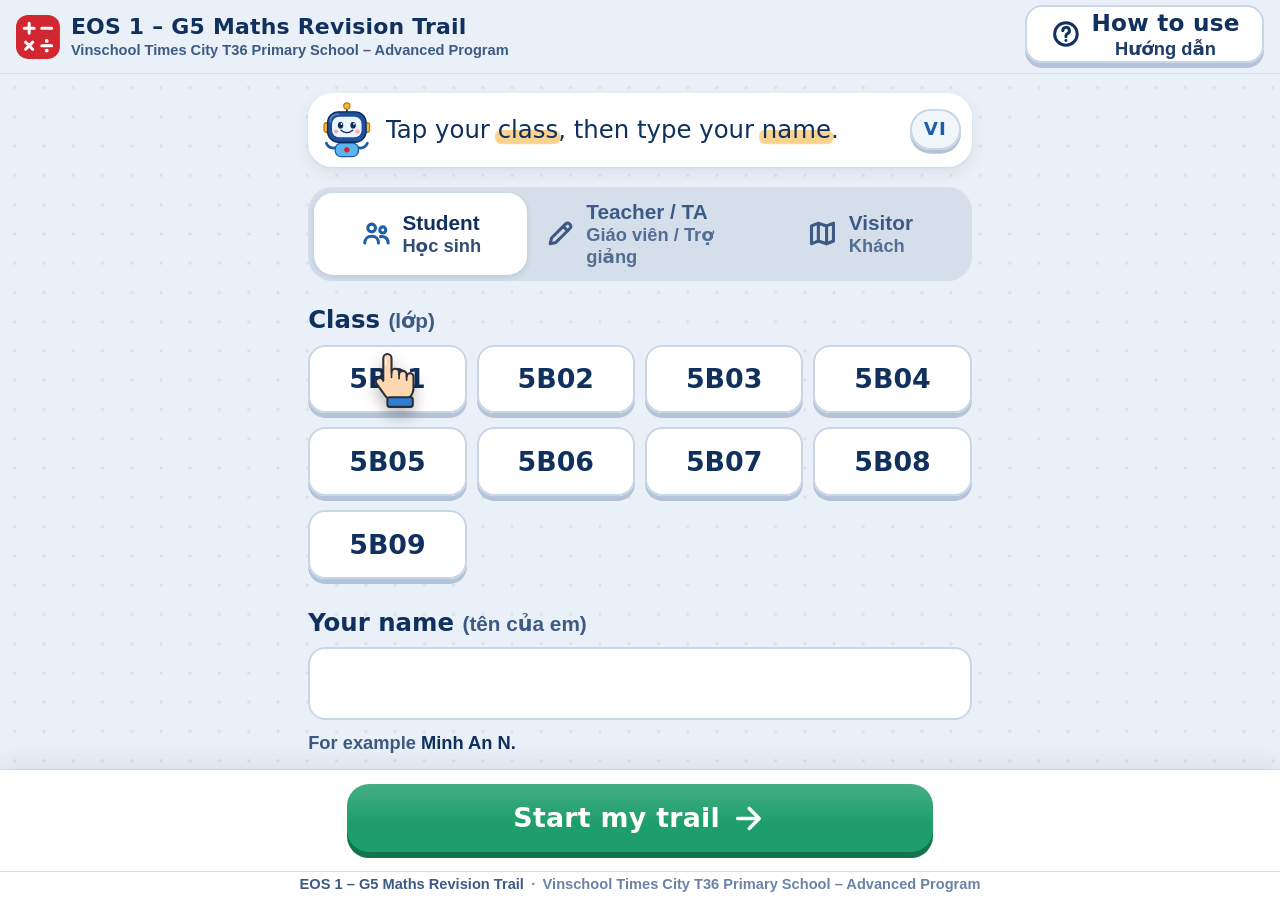
